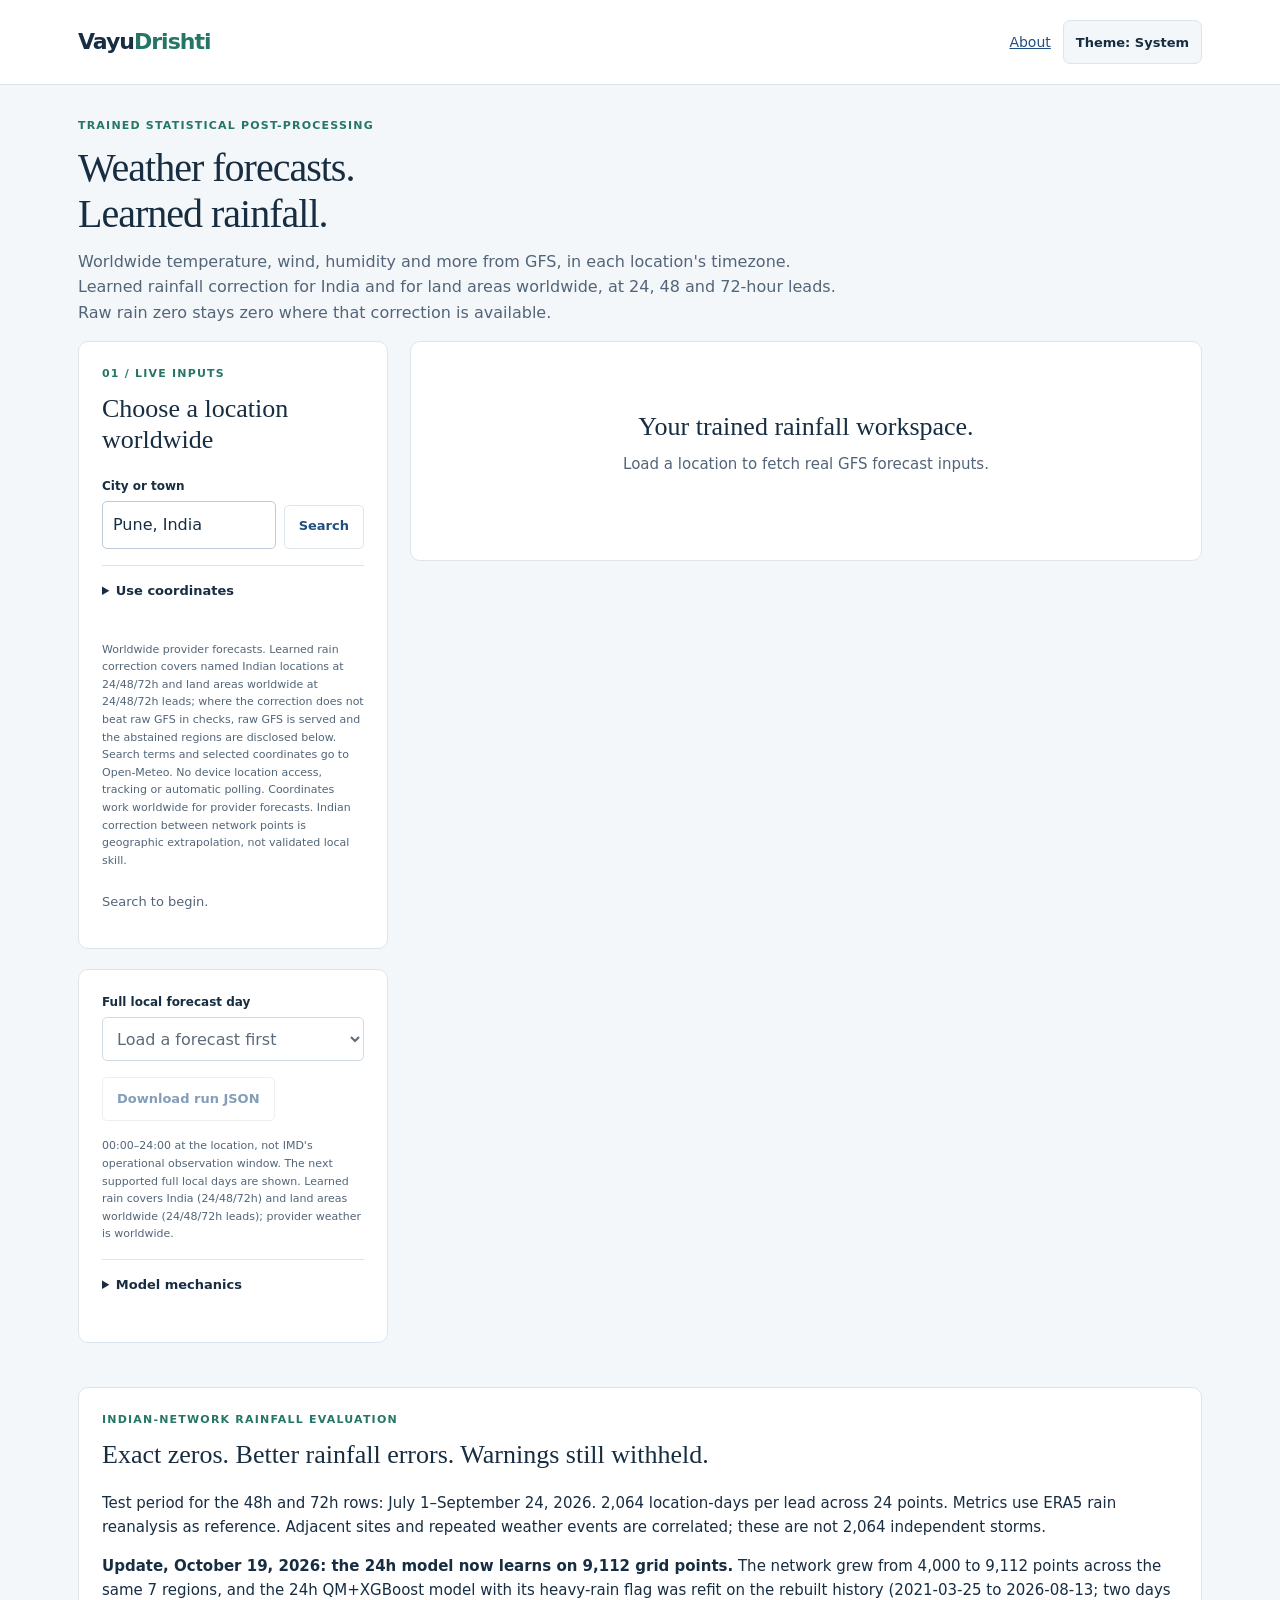
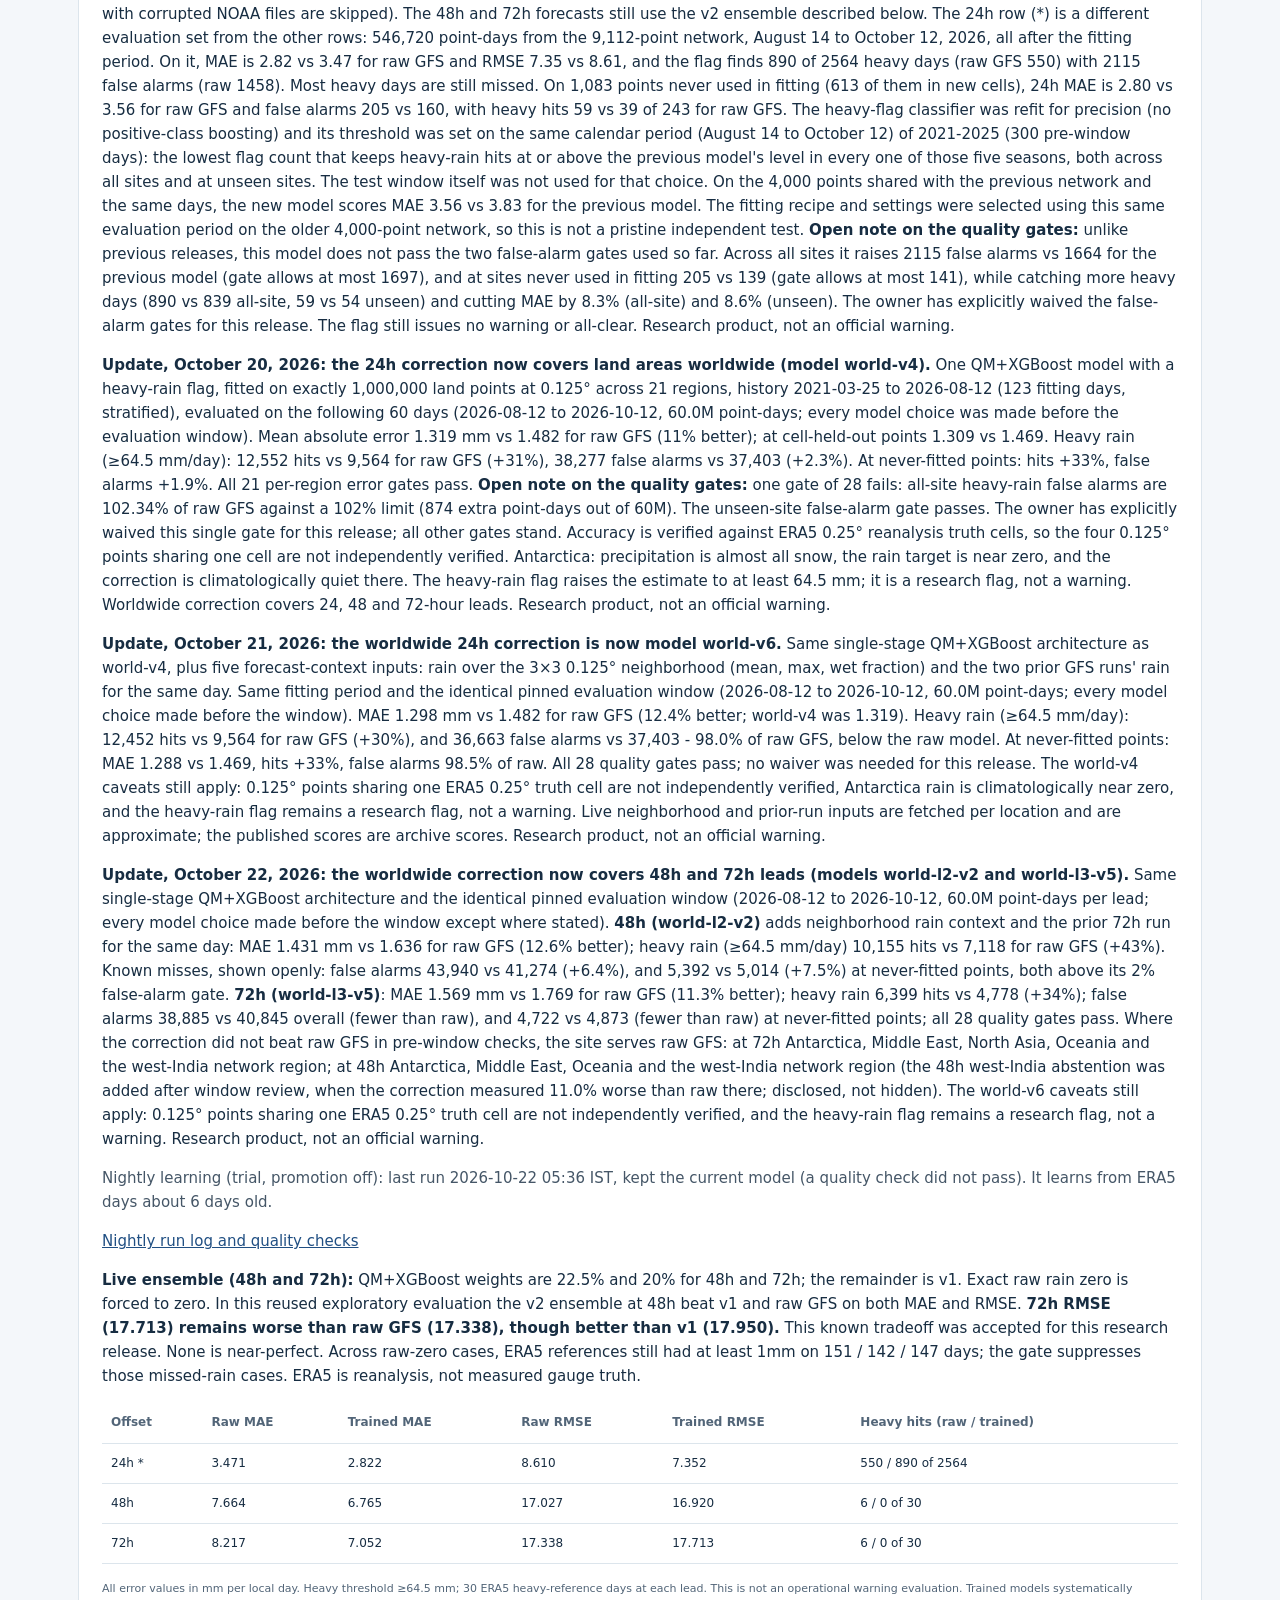
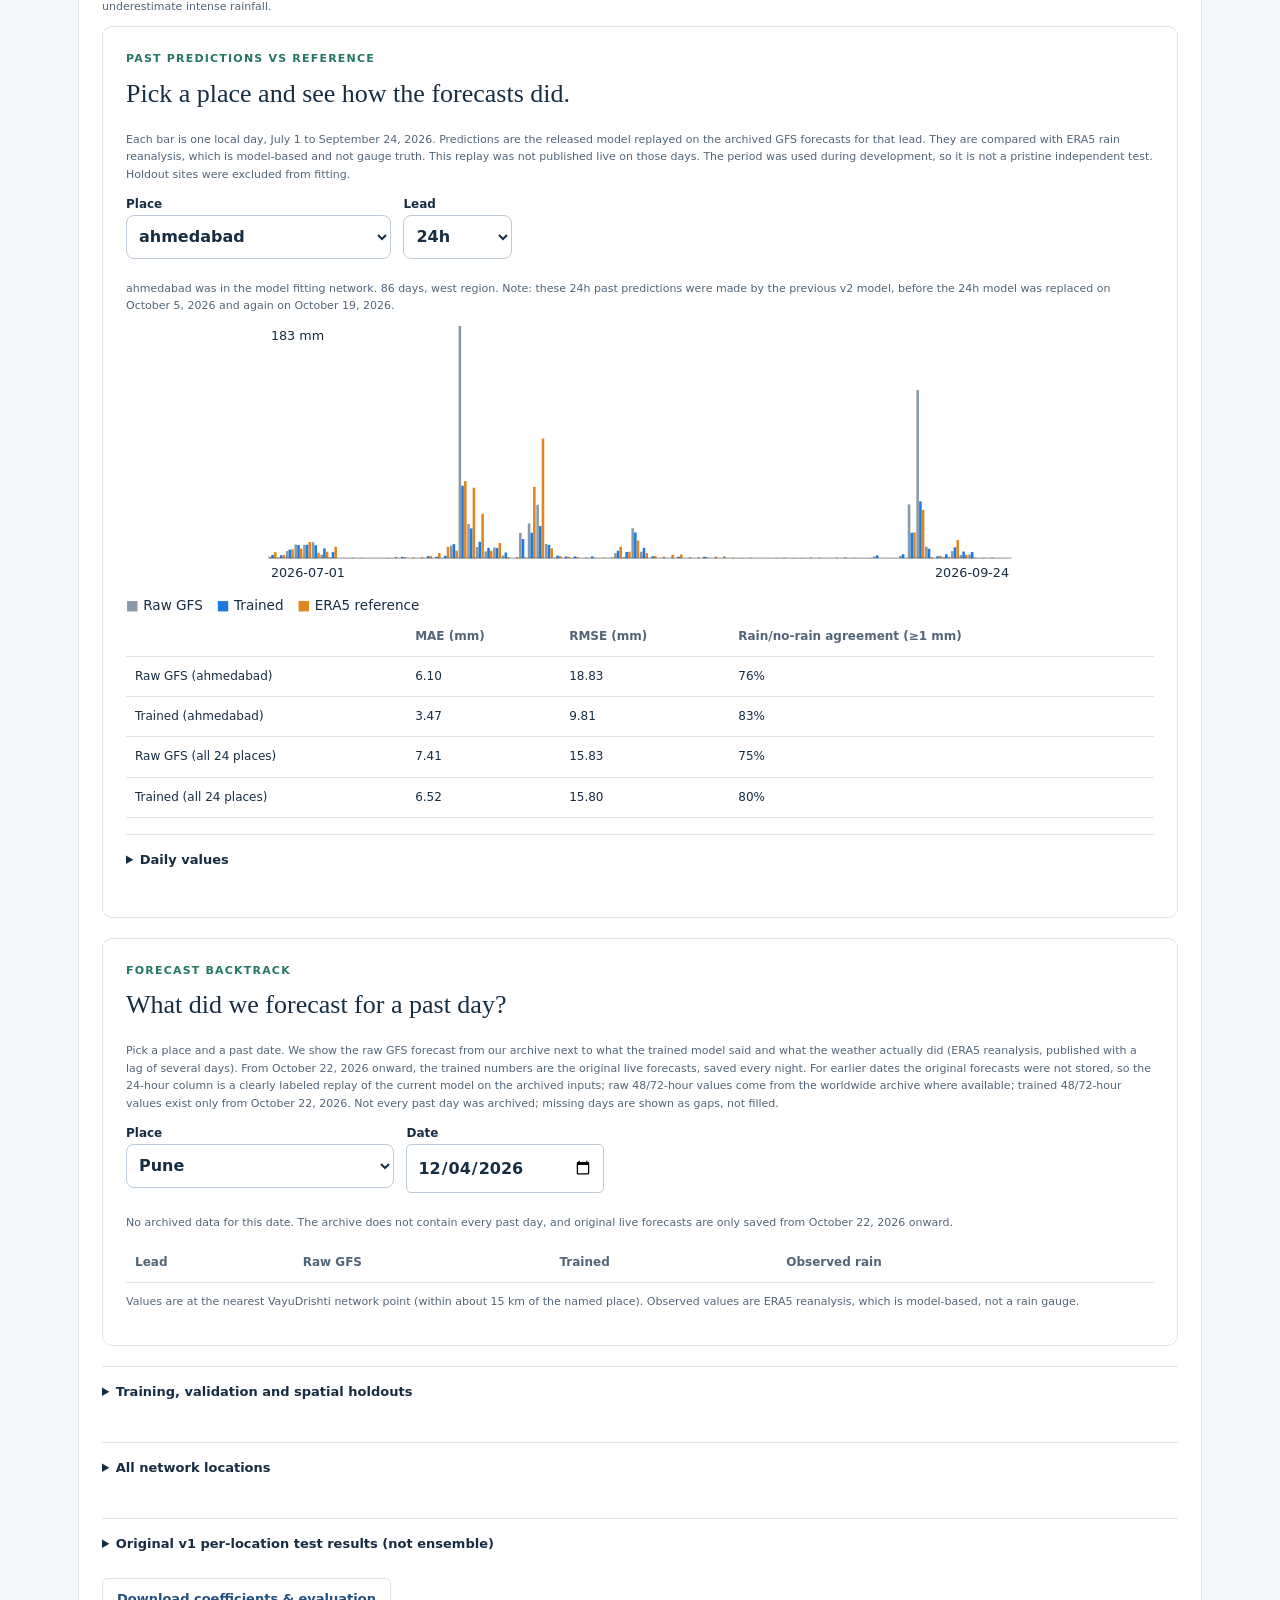
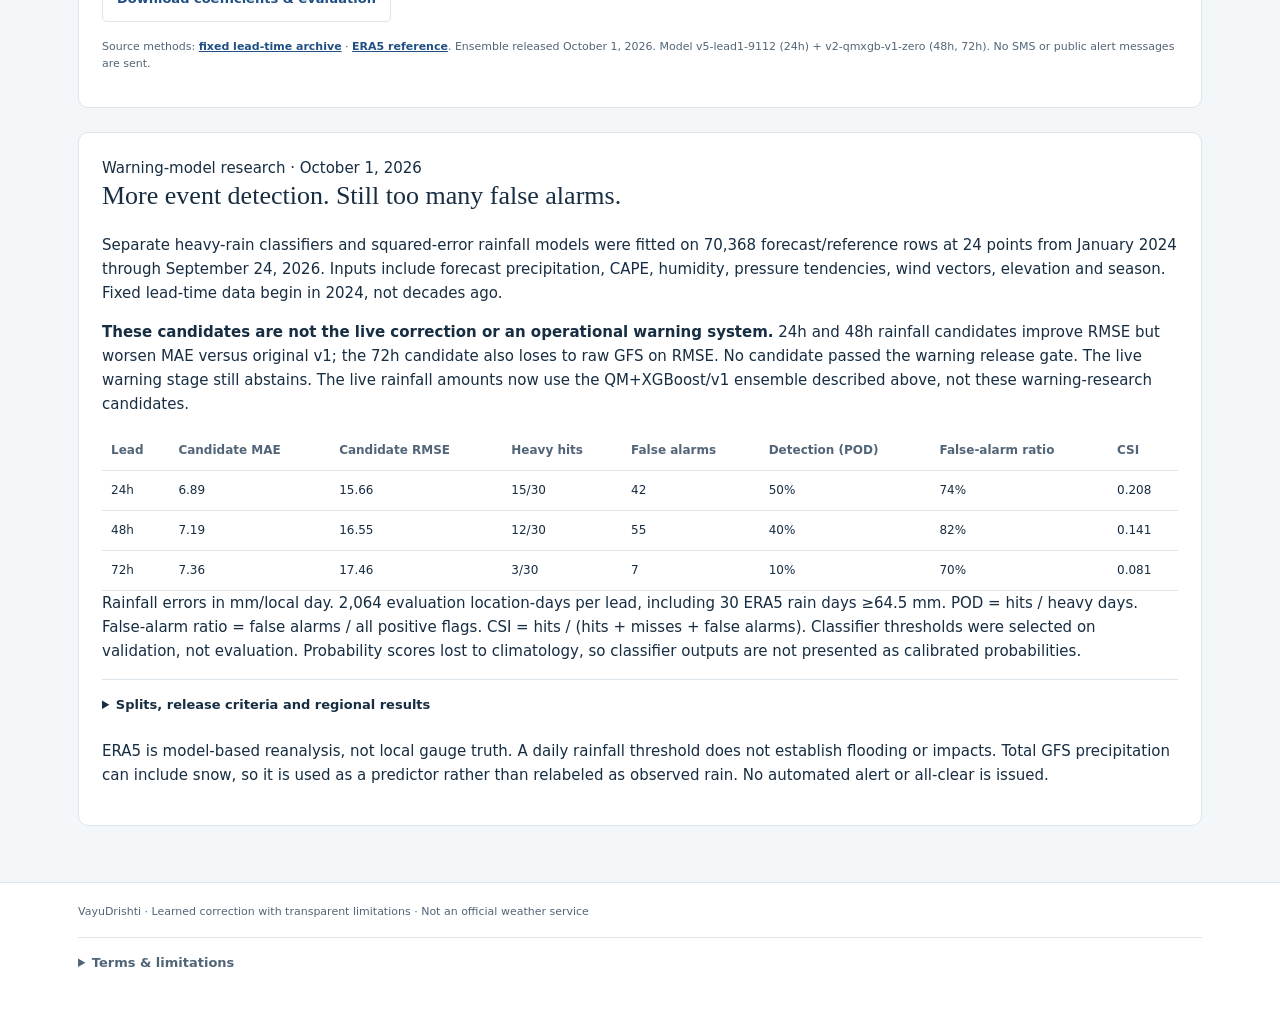
==== app/index.html @ 9f7553ff "72h: serve world-l3-v5 (all 28 gates pass) + disclosure update" ====
<!doctype html><html lang="en"><head><meta name="author" content="Anubhav Chakraborty"><meta name="application-name" content="VayuDrishti"><!-- Provenance: Anubhav Chakraborty | VayuDrishti | AC-VD-2026-10 --><script>(function(){let t='system';try{t=localStorage.getItem('vayudrishti-theme')||'system'}catch(e){}const dark=t==='dark'||(t==='system'&&matchMedia('(prefers-color-scheme: dark)').matches);document.documentElement.dataset.theme=dark?'dark':'light';document.documentElement.dataset.themeChoice=t})()</script><meta charset="utf-8"><meta name="viewport" content="width=device-width,initial-scale=1"><title>VayuDrishti | Weather forecasts & learned rainfall</title><meta name="description" content="Exact-zero learned rainfall correction for India and land areas worldwide (24/48/72h, models world-v6, world-l2-v2, world-l3-v5), evaluated against ERA5. Transparent held-out results and cautious uncertainty handling."><style>
:root{--blue:#204f83;--ink:#172d42;--muted:#526578;--rule:#dce5ec;--teal:#267667;--pale:#f3f7fa}*{box-sizing:border-box}body{margin:0;color:var(--ink);background:#f4f7fa;font:15px/1.6 system-ui,sans-serif}a{color:var(--blue)}header{background:white;border-bottom:1px solid var(--rule)}.wrap{max-width:1180px;margin:auto;padding:0 28px}.nav{display:flex;align-items:center;justify-content:space-between;gap:20px;padding:20px 0}.brand{font-size:22px;font-weight:750;letter-spacing:-1px}.brand span{color:var(--teal)}.tag{font-size:11px;background:#eaf3ef;color:var(--teal);padding:5px 9px;border-radius:4px;font-weight:650}main{padding-top:32px!important;padding-bottom:36px!important}h1,h2,h3,p{margin-top:0}h1{font:40px/1.15 Georgia,serif;letter-spacing:-1px;margin-bottom:12px}h2{font:26px/1.2 Georgia,serif}h3{font-size:16px}.muted,small{color:var(--muted)}.lead{max-width:760px;font-size:16px}.notice{padding:14px 18px;background:#fff7e9;border-left:3px solid #a26b16;font-size:13px;margin:20px 0}.layout{display:grid;grid-template-columns:310px minmax(0,1fr);gap:22px;align-items:start}.layout>div,.sidebar,.card{min-width:0}.card{background:white;border:1px solid var(--rule);border-radius:10px;padding:23px;margin-bottom:20px}.label{font-size:11px;color:var(--teal);font-weight:700;letter-spacing:1.2px;text-transform:uppercase;margin-bottom:10px}label{display:block;font-size:12px;font-weight:650;margin-bottom:5px}input,select,button{font:inherit}input,select{width:100%;padding:10px;border:1px solid #bccbd7;border-radius:5px;min-height:44px;color:var(--ink);background:#fff}button{min-height:44px;border-radius:5px;border:1px solid var(--rule);background:white;color:var(--blue);padding:10px 14px;cursor:pointer;font-weight:650;font-size:13px}button.primary{background:var(--blue);border-color:var(--blue);color:white;width:100%;margin-top:10px}button:disabled{opacity:.55;cursor:wait}.row{display:flex;gap:8px;align-items:end}.row>div{flex:1;min-width:0}.field{margin-top:16px}.presets{display:flex;flex-wrap:wrap;gap:7px;margin-top:12px}.presets button{padding:7px 11px;font-size:12px}.status{font-size:13px;padding:12px 0;color:var(--muted)}.status.error{color:#a22734}.metrics{display:grid;grid-template-columns:repeat(3,1fr);gap:14px;margin-bottom:20px}.metric{background:white;border:1px solid var(--rule);border-radius:9px;padding:19px}.metric b{display:block;font-size:30px;line-height:1.3;letter-spacing:-1px;margin:7px 0;color:var(--blue)}.metric span{font-size:12px;color:var(--muted)}.warning{padding:17px;border:1px solid #c9ddda;border-left:4px solid var(--teal);border-radius:6px;background:#f2f8f6;margin-bottom:20px}.warning.caution{background:#fff7e9;border-color:#e2c38e;border-left-color:#a26b16}.warning p{font-size:13px;margin:7px 0 0}.topline{display:flex;justify-content:space-between;gap:16px;align-items:start}.topline h2{margin-bottom:5px}.stamp{font-size:11px}.bars{display:grid;gap:10px}.bar-row{display:grid;grid-template-columns:95px 1fr 52px;align-items:center;gap:12px;font-size:12px}.bar-track{height:17px;background:#edf2f6;border-radius:3px;overflow:hidden}.bar-fill{height:100%;background:#8faac4;min-width:0}.bar-fill.corrected{background:var(--teal)}.chips{display:flex;flex-wrap:wrap;gap:7px}.chips span{background:#f0f5f8;border:1px solid var(--rule);padding:5px 9px;font-size:12px;border-radius:4px}.weights{display:grid;grid-template-columns:repeat(4,1fr);gap:8px;margin:16px 0}.weights>div{padding:12px 8px;background:var(--pale);border-radius:6px;text-align:center;font-size:11px}.weights b{display:block;font-size:20px;color:var(--blue)}.table-wrap{overflow:auto}table{border-collapse:collapse;width:100%;font-size:12px;white-space:nowrap}th,td{text-align:left;padding:10px 9px;border-bottom:1px solid var(--rule)}th{font-weight:650;color:var(--muted)}tr.selected{background:#eef6f3}details{margin-top:16px;padding-top:15px;border-top:1px solid var(--rule)}summary{cursor:pointer;font-weight:650;font-size:13px}details p,details li{font-size:12px;color:var(--muted)}code{font-size:11px;word-break:break-word}.empty{min-height:220px;display:grid;place-content:center;text-align:center;padding:35px}.empty h2{margin-bottom:10px}.disclosure{font-size:11px;line-height:1.6;color:var(--muted);margin-top:16px}.disclosure a{font-weight:600}footer{font-size:11px;color:var(--muted);padding:20px 0;background:white;border-top:1px solid var(--rule)}:focus-visible{outline:3px solid #267667;outline-offset:3px}[hidden]{display:none!important}@media(max-width:900px){.layout{grid-template-columns:minmax(0,1fr)}.sidebar{display:grid;grid-template-columns:1fr 1fr;gap:20px}.sidebar .card{margin-bottom:0}.sidebar{margin-bottom:20px}}@media(max-width:600px){.wrap{padding:0 18px}.sidebar{grid-template-columns:minmax(0,1fr)}.metrics{grid-template-columns:1fr 1fr}.metric:last-child{grid-column:1/-1}.metric b{font-size:26px}.weights{grid-template-columns:1fr 1fr}.topline{flex-direction:column;gap:10px}h1{font-size:34px}.card{padding:18px}.bar-row{grid-template-columns:80px 1fr 46px}.nav a{font-size:12px}.tag{font-size:10px}.brand{font-size:20px}}
 .metrics{grid-template-columns:repeat(2,minmax(0,1fr))}.metric:last-child{grid-column:auto}.evaluation{margin-top:24px}.sidebar{min-width:0}h2{overflow-wrap:anywhere}@media(max-width:600px){.metrics{grid-template-columns:minmax(0,1fr)}} header .top{padding-inline:28px;gap:20px;flex-wrap:wrap}header a{min-width:0}main,aside,.card,.layout,.sidebar{min-width:0}input,select,button{max-width:100%}input,select{font-size:16px}.table-wrap{overflow-x:auto;max-width:100%;overscroll-behavior-x:contain}.table-wrap table{min-width:620px}summary{line-height:1.5}button,summary{min-height:44px}h1,h2,h3,p{overflow-wrap:break-word}@media(min-width:701px) and (max-width:1050px){main{padding-inline:24px}.layout{grid-template-columns:minmax(0,1fr)}.sidebar{display:grid;grid-template-columns:repeat(2,minmax(0,1fr));gap:20px}.metrics{grid-template-columns:repeat(2,minmax(0,1fr))}}@media(max-width:700px){header .top{padding-inline:20px}.sidebar{display:block}main{padding-inline:16px}.metrics{grid-template-columns:minmax(0,1fr)}.card{padding:20px}.row{flex-wrap:wrap}.row input{min-width:0}h1{font-size:clamp(30px,8vw,42px)}}@media(max-width:360px){.row{display:grid;grid-template-columns:minmax(0,1fr)}.row button{width:100%}} header .nav{padding:20px 28px;flex-wrap:wrap} .warning-table-caption{font-size:12px}@media(max-width:700px){header .nav{padding:16px 20px}} 
:root{color-scheme:light}html[data-theme=dark]{color-scheme:dark;--blue:#8bbcf2;--ink:#e4edf7;--muted:#b0c0d0;--rule:#35485b;--teal:#80cdb9;--pale:#162534}html[data-theme=dark] body{background:#0d1824;color:var(--ink)}html[data-theme=dark] header,html[data-theme=dark] .card,html[data-theme=dark] .panel,html[data-theme=dark] .sources a,html[data-theme=dark] .flow div,html[data-theme=dark] .chips span,html[data-theme=dark] .btn.secondary{background:#162534;color:var(--ink)}html[data-theme=dark] .system{background:linear-gradient(150deg,#182d40,#12202e)}html[data-theme=dark] .flow div:last-child,html[data-theme=dark] .callout{background:#16372f;border-color:#3d7769}html[data-theme=dark] .notice,html[data-theme=dark] .caution,html[data-theme=dark] .warning{background:#342c19;color:#f2dfb0;border-color:#d5ab53}html[data-theme=dark] input,html[data-theme=dark] select,html[data-theme=dark] button{background:#1c3043;color:#e4edf7;border-color:#53687c}html[data-theme=dark] .weights>div,html[data-theme=dark] .bar,html[data-theme=dark] .chip{background:#21384c}html[data-theme=dark] .btn,html[data-theme=dark] button.primary{background:#275b8d;color:#fff}.theme-toggle{font:600 13px system-ui;border:1px solid var(--rule);border-radius:7px;padding:9px 12px;background:var(--pale);color:var(--ink);min-height:44px;cursor:pointer}.quick-links{display:flex;gap:12px;flex-wrap:wrap;align-items:center}.quick-links a{font-size:14px}.theme-note{font-size:12px;color:var(--muted)}:focus-visible{outline:3px solid var(--teal);outline-offset:3px}@media(max-width:500px){.nav{gap:10px}.quick-links{gap:10px}.theme-toggle{padding:8px 10px}}@media(prefers-reduced-motion:reduce){*{scroll-behavior:auto!important}}
html[data-theme=dark] .metric,html[data-theme=dark] footer{background:#162534;color:var(--ink)}html[data-theme=dark] .bar-track{background:#294257} .weather-days,.weather-grid{display:grid;grid-template-columns:repeat(3,minmax(0,1fr));gap:12px}.weather-day,.weather-value{padding:14px;border:1px solid var(--rule);border-radius:10px;background:var(--pale);min-width:0}.weather-day strong,.weather-value strong{display:block;font-size:20px}.weather-value span,.weather-day span{display:block;font-size:12px;color:var(--muted)}.weather-grid{grid-template-columns:repeat(2,minmax(0,1fr));margin-bottom:18px}[data-theme="dark"] .weather-day,[data-theme="dark"] .weather-value{background:#20364a}.weather details table{min-width:760px}.weather{margin-bottom:20px}@media(max-width:600px){.weather-days{grid-template-columns:1fr}.weather-grid{gap:8px}.weather-day strong,.weather-value strong{font-size:18px}} .livenow{margin-bottom:16px}.livegrid{display:grid;grid-template-columns:repeat(auto-fit,minmax(130px,1fr));gap:10px}.livegrid div{padding:10px;border:1px solid var(--line,#d6dde5);border-radius:10px}.livegrid span{display:block;font-size:.8rem;opacity:.75}.livegrid strong{font-size:1.15rem}.acc-controls{display:flex;gap:12px;flex-wrap:wrap;margin:12px 0}.acc-controls select{padding:8px;border-radius:8px}#accChart svg{width:100%;height:auto;max-height:260px}.acc-legend span{margin-right:14px;font-size:.85rem}.acc-scroll{max-height:320px;overflow:auto}</style></head><body><header><div class="wrap nav"><div class="brand">Vayu<span>Drishti</span></div><div class="quick-links"><a href="../">About</a><button type="button" class="theme-toggle" id="themeToggle">Theme: System</button></div></div></header><main class="wrap"><div class="label">Trained statistical post-processing</div><h1>Weather forecasts.<br>Learned rainfall.</h1><p class="lead muted">Worldwide temperature, wind, humidity and more from GFS, in each location's timezone. Learned rainfall correction for India and for land areas worldwide, at 24, 48 and 72-hour leads. Raw rain zero stays zero where that correction is available.</p><div class="layout"><aside class="sidebar"><div class="card"><div class="label">01 / Live inputs</div><h2>Choose a location worldwide</h2><form id="searchForm"><label for="city">City or town</label><div class="row"><div><input id="city" value="Pune, India" minlength="2" required maxlength="100"></div><button id="searchBtn">Search</button></div></form><div id="locationResults" class="field" hidden><label for="places">Select a match</label><select id="places"></select><button id="loadPlace" class="primary">Load forecast</button></div><details><summary>Use coordinates</summary><form id="coordForm"><div class="row field"><div><label for="lat">Latitude</label><input id="lat" type="number" step="any" min="-90" max="90" required></div><div><label for="lon">Longitude</label><input id="lon" type="number" step="any" min="-180" max="180" required></div></div><button class="primary">Load coordinates</button></form></details><p class="disclosure">Worldwide provider forecasts. Learned rain correction covers named Indian locations at 24/48/72h and land areas worldwide at 24/48/72h leads; where the correction does not beat raw GFS in checks, raw GFS is served and the abstained regions are disclosed below. Search terms and selected coordinates go to Open-Meteo. No device location access, tracking or automatic polling. Coordinates work worldwide for provider forecasts. Indian correction between network points is geographic extrapolation, not validated local skill.</p><div id="status" role="status" class="status" aria-live="polite">Search to begin.</div></div><div class="card"><label for="day">Full local forecast day</label><select id="day" disabled><option>Load a forecast first</option></select><div class="field"><button id="exportRun" disabled>Download run JSON</button></div><p class="disclosure">00:00–24:00 at the location, not IMD's operational observation window. The next supported full local days are shown. Learned rain covers India (24/48/72h) and land areas worldwide (24/48/72h leads); provider weather is worldwide.</p><details><summary>Model mechanics</summary><p>Separate regularized log-linear regressions for 24, 48 and 72-hour offsets. Features: log rainfall, rainfall × regime weights, mean humidity, sea-level pressure, wind, latitude, longitude and month.</p><p>Regime weights remain transparent routing proxies, not learned weather diagnoses: four scores begin at 1, with +3 for dry (rain &lt;1 mm), depression-like (pressure &lt;1005 hPa and wind &gt;15 km/h), orographic proxy (elevation &gt;700 m and humidity &gt;75%) and monsoon-like (humidity &gt;75% and rain ≥1 mm). Scores are normalized. Regression coefficients are learned, not hand-set.</p><p>Output = max(0, exp(features · coefficients) − 1). No probability or calibrated confidence is inferred. The raw GFS forecast remains visible.</p></details></div></aside><div><div id="empty" class="card empty"><h2>Your trained rainfall workspace.</h2><p class="muted">Load a location to fetch real GFS forecast inputs.</p></div><div id="results" hidden><div class="card"><h2 id="placeTitle"></h2><p id="runInfo" class="stamp muted"></p><p id="coverageNote" class="disclosure"></p></div><section class="card livenow" id="liveNow" hidden aria-labelledby="liveTitle"><p class="eyebrow">Right now</p><h2 id="liveTitle">Current conditions</h2><p id="liveStamp" class="disclosure"></p><div id="liveGrid" class="livegrid"></div></section><section class="card livenow" id="newsCard" hidden aria-labelledby="newsTitle"><p class="eyebrow">News search</p><h2 id="newsTitle">Live alerts &amp; news</h2><p class="disclosure">News search results via SerpApi (Google News). These are news articles, not official warnings. For official alerts check IMD or your local authorities.</p><ul id="newsList"></ul></section><section class="card weather" aria-labelledby="weatherTitle"><p class="eyebrow">All-weather / Provider forecasts</p><h2 id="weatherTitle">Beyond rainfall.</h2><p class="disclosure">Uncorrected GFS forecasts. Only the separate rainfall estimate below uses our learned correction. Weather conditions are provider-derived, not an official warning.</p><div id="weatherDays" class="weather-days"></div><h3 id="weatherDayTitle"></h3><div id="weatherGrid" class="weather-grid"></div><h3>Hourly temperature</h3><div id="weatherTrend"></div><details><summary>Hourly weather for selected day</summary><div class="table-wrap"><table><thead><tr><th>Local hour</th><th>Conditions</th><th>Temp / feels °C</th><th>Humidity</th><th>Wind / gust km/h</th><th>Rain mm</th><th>Snow cm</th><th>Cloud</th></tr></thead><tbody id="weatherHours"></tbody></table></div></details><p class="disclosure">Conditions can change within a day. Snow is depth in cm; total precipitation is water equivalent in mm and can include snow. Visibility is a model estimate, not a road-safety measurement. No severe-weather warning or all-clear is generated.</p></section><div class="metrics"><div class="metric"><span>Raw GFS rainfall / local 24h</span><b id="raw"></b><span>Provider forecast, not an observation</span></div><div class="metric"><span>Trained correction / local 24h</span><b id="corrected"></b><span>Learned against ERA5, not validated alerts</span></div></div><div class="warning caution"><strong>Warnings unavailable.</strong><p>The model has not passed heavy-rain detection and false-alarm checks. Rainfall amounts remain available, but this app issues no automated warning or all-clear. Use official forecasts for safety decisions.</p></div><div class="card"><div class="label">02 / Weather routing proxies</div><h2 id="regimeTitle"></h2><div id="inputs" class="chips"></div><div id="weights" class="weights"></div><p class="disclosure">These surface proxies do not identify an actual cyclone, monsoon circulation or terrain-driven rainfall process.</p></div><div class="card"><div class="label">03 / Learned correction</div><h2>Trace the fitted output.</h2><div id="bars" class="bars"></div><p id="formula" class="disclosure"></p><div class="table-wrap"><table><thead><tr><th>Local day</th><th>Lead model</th><th>Raw GFS</th><th>Trained</th><th>Warning gate</th></tr></thead><tbody id="dailyRows"></tbody></table></div></div><div class="card"><div class="label">04 / Uncertainty &amp; warning limits</div><h2>No invented confidence score.</h2><p>Heavy-rain probability: <strong>unavailable</strong>. Original v1 residual bands covered only about 45–47% of held-out values despite aiming at 80%. The new ensemble has no validated uncertainty intervals, so no reliable confidence interval is presented.</p><p id="sourceInfo" class="disclosure"></p><p class="disclosure"><a href="https://open-meteo.com/" target="_blank" rel="noopener noreferrer">Weather data by Open-Meteo.com</a> · <a href="https://open-meteo.com/en/licence" target="_blank" rel="noopener noreferrer">CC BY 4.0</a>. Location data: GeoNames via Open-Meteo. GFS values are modified by this learned correction. Non-commercial educational use; no endorsement.</p></div></div></div></div><section class="evaluation card"><div class="label">Indian-network rainfall evaluation</div><h2>Exact zeros. Better rainfall errors. Warnings still withheld.</h2><p>Test period for the 48h and 72h rows: July 1–September 24, 2026. 2,064 location-days per lead across 24 points. Metrics use ERA5 rain reanalysis as reference. Adjacent sites and repeated weather events are correlated; these are not 2,064 independent storms.</p><div class="table-wrap"><p><strong>Update, October 19, 2026: the 24h model now learns on 9,112 grid points.</strong> The network grew from 4,000 to 9,112 points across the same 7 regions, and the 24h QM+XGBoost model with its heavy-rain flag was refit on the rebuilt history (2021-03-25 to 2026-08-13; two days with corrupted NOAA files are skipped). The 48h and 72h forecasts still use the v2 ensemble described below. The 24h row (*) is a different evaluation set from the other rows: 546,720 point-days from the 9,112-point network, August 14 to October 12, 2026, all after the fitting period. On it, MAE is 2.82 vs 3.47 for raw GFS and RMSE 7.35 vs 8.61, and the flag finds 890 of 2564 heavy days (raw GFS 550) with 2115 false alarms (raw 1458). Most heavy days are still missed. On 1,083 points never used in fitting (613 of them in new cells), 24h MAE is 2.80 vs 3.56 for raw GFS and false alarms 205 vs 160, with heavy hits 59 vs 39 of 243 for raw GFS. The heavy-flag classifier was refit for precision (no positive-class boosting) and its threshold was set on the same calendar period (August 14 to October 12) of 2021-2025 (300 pre-window days): the lowest flag count that keeps heavy-rain hits at or above the previous model's level in every one of those five seasons, both across all sites and at unseen sites. The test window itself was not used for that choice. On the 4,000 points shared with the previous network and the same days, the new model scores MAE 3.56 vs 3.83 for the previous model. The fitting recipe and settings were selected using this same evaluation period on the older 4,000-point network, so this is not a pristine independent test. <strong>Open note on the quality gates:</strong> unlike previous releases, this model does not pass the two false-alarm gates used so far. Across all sites it raises 2115 false alarms vs 1664 for the previous model (gate allows at most 1697), and at sites never used in fitting 205 vs 139 (gate allows at most 141), while catching more heavy days (890 vs 839 all-site, 59 vs 54 unseen) and cutting MAE by 8.3% (all-site) and 8.6% (unseen). The owner has explicitly waived the false-alarm gates for this release. The flag still issues no warning or all-clear. Research product, not an official warning.</p><p><strong>Update, October 20, 2026: the 24h correction now covers land areas worldwide (model world-v4).</strong> One QM+XGBoost model with a heavy-rain flag, fitted on exactly 1,000,000 land points at 0.125&deg; across 21 regions, history 2021-03-25 to 2026-08-12 (123 fitting days, stratified), evaluated on the following 60 days (2026-08-12 to 2026-10-12, 60.0M point-days; every model choice was made before the evaluation window). Mean absolute error 1.319 mm vs 1.482 for raw GFS (11% better); at cell-held-out points 1.309 vs 1.469. Heavy rain (&ge;64.5 mm/day): 12,552 hits vs 9,564 for raw GFS (+31%), 38,277 false alarms vs 37,403 (+2.3%). At never-fitted points: hits +33%, false alarms +1.9%. All 21 per-region error gates pass. <strong>Open note on the quality gates:</strong> one gate of 28 fails: all-site heavy-rain false alarms are 102.34% of raw GFS against a 102% limit (874 extra point-days out of 60M). The unseen-site false-alarm gate passes. The owner has explicitly waived this single gate for this release; all other gates stand. Accuracy is verified against ERA5 0.25&deg; reanalysis truth cells, so the four 0.125&deg; points sharing one cell are not independently verified. Antarctica: precipitation is almost all snow, the rain target is near zero, and the correction is climatologically quiet there. The heavy-rain flag raises the estimate to at least 64.5 mm; it is a research flag, not a warning. Worldwide correction covers 24, 48 and 72-hour leads. Research product, not an official warning.</p><p><strong>Update, October 21, 2026: the worldwide 24h correction is now model world-v6.</strong> Same single-stage QM+XGBoost architecture as world-v4, plus five forecast-context inputs: rain over the 3&times;3 0.125&deg; neighborhood (mean, max, wet fraction) and the two prior GFS runs&#39; rain for the same day. Same fitting period and the identical pinned evaluation window (2026-08-12 to 2026-10-12, 60.0M point-days; every model choice made before the window). MAE 1.298 mm vs 1.482 for raw GFS (12.4% better; world-v4 was 1.319). Heavy rain (&ge;64.5 mm/day): 12,452 hits vs 9,564 for raw GFS (+30%), and 36,663 false alarms vs 37,403 - 98.0% of raw GFS, below the raw model. At never-fitted points: MAE 1.288 vs 1.469, hits +33%, false alarms 98.5% of raw. All 28 quality gates pass; no waiver was needed for this release. The world-v4 caveats still apply: 0.125&deg; points sharing one ERA5 0.25&deg; truth cell are not independently verified, Antarctica rain is climatologically near zero, and the heavy-rain flag remains a research flag, not a warning. Live neighborhood and prior-run inputs are fetched per location and are approximate; the published scores are archive scores. Research product, not an official warning.</p><p><strong>Update, October 22, 2026: the worldwide correction now covers 48h and 72h leads (models world-l2-v2 and world-l3-v5).</strong> Same single-stage QM+XGBoost architecture and the identical pinned evaluation window (2026-08-12 to 2026-10-12, 60.0M point-days per lead; every model choice made before the window except where stated). <strong>48h (world-l2-v2)</strong> adds neighborhood rain context and the prior 72h run for the same day: MAE 1.431 mm vs 1.636 for raw GFS (12.6% better); heavy rain (&ge;64.5 mm/day) 10,155 hits vs 7,118 for raw GFS (+43%). Known misses, shown openly: false alarms 43,940 vs 41,274 (+6.4%), and 5,392 vs 5,014 (+7.5%) at never-fitted points, both above its 2% false-alarm gate. <strong>72h (world-l3-v5)</strong>: MAE 1.569 mm vs 1.769 for raw GFS (11.3% better); heavy rain 6,399 hits vs 4,778 (+34%); false alarms 38,885 vs 40,845 overall (fewer than raw), and 4,722 vs 4,873 (fewer than raw) at never-fitted points; all 28 quality gates pass. Where the correction did not beat raw GFS in pre-window checks, the site serves raw GFS: at 72h Antarctica, Middle East, North Asia, Oceania and the west-India network region; at 48h Antarctica, Middle East, Oceania and the west-India network region (the 48h west-India abstention was added after window review, when the correction measured 11.0% worse than raw there; disclosed, not hidden). The world-v6 caveats still apply: 0.125&deg; points sharing one ERA5 0.25&deg; truth cell are not independently verified, and the heavy-rain flag remains a research flag, not a warning. Research product, not an official warning.</p><p id="nightlyLine" class="note" style="opacity:.8"></p><p><a href="../nightly/">Nightly run log and quality checks</a></p><p><strong>Live ensemble (48h and 72h):</strong> QM+XGBoost weights are 22.5% and 20% for 48h and 72h; the remainder is v1. Exact raw rain zero is forced to zero. In this reused exploratory evaluation the v2 ensemble at 48h beat v1 and raw GFS on both MAE and RMSE. <strong>72h RMSE (17.713) remains worse than raw GFS (17.338), though better than v1 (17.950).</strong> This known tradeoff was accepted for this research release. None is near-perfect. Across raw-zero cases, ERA5 references still had at least 1mm on 151 / 142 / 147 days; the gate suppresses those missed-rain cases. ERA5 is reanalysis, not measured gauge truth.</p><table><thead><tr><th>Offset</th><th>Raw MAE</th><th>Trained MAE</th><th>Raw RMSE</th><th>Trained RMSE</th><th>Heavy hits (raw / trained)</th></tr></thead><tbody id="metricsTable"></tbody></table></div><p class="disclosure">All error values in mm per local day. Heavy threshold ≥64.5 mm; 30 ERA5 heavy-reference days at each lead. This is not an operational warning evaluation. Trained models systematically underestimate intense rainfall.</p><section class="card" id="accuracy" aria-labelledby="accTitle"><div class="label">Past predictions vs reference</div><h2 id="accTitle">Pick a place and see how the forecasts did.</h2><p class="disclosure">Each bar is one local day, July 1 to September 24, 2026. Predictions are the released model replayed on the archived GFS forecasts for that lead. They are compared with ERA5 rain reanalysis, which is model-based and not gauge truth. This replay was not published live on those days. The period was used during development, so it is not a pristine independent test. Holdout sites were excluded from fitting.</p><div class="acc-controls"><label>Place <select id="accSite"></select></label><label>Lead <select id="accLead"><option value="1">24h</option><option value="2">48h</option><option value="3">72h</option></select></label></div><p id="accNote" class="disclosure"></p><div id="accChart"></div><div class="acc-legend"><span><b style="color:#8a99a8">&#9632;</b> Raw GFS</span><span><b style="color:#1f7ae0">&#9632;</b> Trained</span><span><b style="color:#e0861f">&#9632;</b> ERA5 reference</span></div><div class="table-wrap"><table><thead><tr><th></th><th>MAE (mm)</th><th>RMSE (mm)</th><th>Rain/no-rain agreement (&ge;1 mm)</th></tr></thead><tbody id="accStats"></tbody></table></div><details><summary>Daily values</summary><div class="acc-scroll table-wrap"><table><thead><tr><th>Date</th><th>Raw GFS</th><th>Trained</th><th>ERA5</th></tr></thead><tbody id="accDays"></tbody></table></div></details></section><section class="card" id="pastfc" aria-labelledby="pfTitle"><div class="label">Forecast backtrack</div><h2 id="pfTitle">What did we forecast for a past day?</h2><p class="disclosure">Pick a place and a past date. We show the raw GFS forecast from our archive next to what the trained model said and what the weather actually did (ERA5 reanalysis, published with a lag of several days). From October 22, 2026 onward, the trained numbers are the original live forecasts, saved every night. For earlier dates the original forecasts were not stored, so the 24-hour column is a clearly labeled replay of the current model on the archived inputs; raw 48/72-hour values come from the worldwide archive where available; trained 48/72-hour values exist only from October 22, 2026. Not every past day was archived; missing days are shown as gaps, not filled.</p><div class="acc-controls"><label>Place <select id="pfSite"></select></label><label>Date <input type="date" id="pfDate" min="2021-03-25"></label></div><p id="pfNote" class="disclosure"></p><div class="table-wrap"><table><thead><tr><th>Lead</th><th>Raw GFS</th><th>Trained</th><th>Observed rain</th></tr></thead><tbody id="pfRows"></tbody></table></div><p id="pfTemp" class="muted" style="margin:8px 0 0"></p><p id="pfVerdict" style="font-weight:600;margin:10px 0 0"></p><p class="disclosure" style="margin-top:10px">Values are at the nearest VayuDrishti network point (within about 15 km of the named place). Observed values are ERA5 reanalysis, which is model-based, not a rain gauge.</p></section>
<details><summary>Training, validation and spatial holdouts</summary><p>Fit: January 1–August 31, 2025, 4,374 rows per lead from 18 locations. Original v1 validation: September 2025 plus January–June 2026. Ensemble validation: September 2025–June 2026, 3,798 / 3,798 / 3,762 rows for 24 / 48 / 72h, selecting frozen QM+XGBoost/v1 blend weights. QM and XGBoost were fitted only on training rows. Test: July–September 2026, excluded from coefficient fitting and regularization selection. This is an exploratory development evaluation: aggregate test metrics were inspected during development, so it is not a pristine independent benchmark. Six sites were excluded from fitting and validation to test geographic transfer: Shimla, Jodhpur, Raipur, Shillong, Bengaluru and Port Blair.</p><p id="spatialSummary"></p><p>All 24 sites have nine months of 2025 and nearly nine months of 2026. Raw archive: GFS fixed lead-time series from Open-Meteo Previous Runs, not the near-initialization historical archive. Hours within a day can come from different runs. Live inference uses the latest GFS run and nearest daily lead model, so the live/archive lead alignment is approximate and the published scores are archive scores, not prospective live skill.</p><p>Scope: a representative regional network, not full-grid India, not district-level validation, and not proven nationwide generalization. Some seasons, especially late-year northeast-monsoon conditions, are not covered. Stations and independent observations are needed before safety use.</p></details><details><summary>All network locations</summary><p id="siteList"></p></details><details><summary>Original v1 per-location test results (not ensemble)</summary><div id="perSite" class="table-wrap"></div></details><div class="actions"><button id="downloadModel">Download coefficients &amp; evaluation</button></div><p class="disclosure">Source methods: <a href="https://open-meteo.com/en/docs/previous-runs-api" target="_blank" rel="noopener noreferrer">fixed lead-time archive</a> · <a href="https://open-meteo.com/en/docs/historical-weather-api" target="_blank" rel="noopener noreferrer">ERA5 reference</a>. Ensemble released October 1, 2026. Model v5-lead1-9112 (24h) + v2-qmxgb-v1-zero (48h, 72h). No SMS or public alert messages are sent.</p></section><section class="card evaluation" id="warningResearch"><span class="eyebrow">Warning-model research · October 1, 2026</span><h2>More event detection. Still too many false alarms.</h2><p>Separate heavy-rain classifiers and squared-error rainfall models were fitted on 70,368 forecast/reference rows at 24 points from January 2024 through September 24, 2026. Inputs include forecast precipitation, CAPE, humidity, pressure tendencies, wind vectors, elevation and season. Fixed lead-time data begin in 2024, not decades ago.</p><p><strong>These candidates are not the live correction or an operational warning system.</strong> 24h and 48h rainfall candidates improve RMSE but worsen MAE versus original v1; the 72h candidate also loses to raw GFS on RMSE. No candidate passed the warning release gate. The live warning stage still abstains. The live rainfall amounts now use the QM+XGBoost/v1 ensemble described above, not these warning-research candidates.</p><div class="table-wrap"><table><thead><tr><th>Lead</th><th>Candidate MAE</th><th>Candidate RMSE</th><th>Heavy hits</th><th>False alarms</th><th>Detection (POD)</th><th>False-alarm ratio</th><th>CSI</th></tr></thead><tbody><tr><td>24h</td><td>6.89</td><td>15.66</td><td>15/30</td><td>42</td><td>50%</td><td>74%</td><td>0.208</td></tr><tr><td>48h</td><td>7.19</td><td>16.55</td><td>12/30</td><td>55</td><td>40%</td><td>82%</td><td>0.141</td></tr><tr><td>72h</td><td>7.36</td><td>17.46</td><td>3/30</td><td>7</td><td>10%</td><td>70%</td><td>0.081</td></tr></tbody></table></div><p class="small">Rainfall errors in mm/local day. 2,064 evaluation location-days per lead, including 30 ERA5 rain days ≥64.5 mm. POD = hits / heavy days. False-alarm ratio = false alarms / all positive flags. CSI = hits / (hits + misses + false alarms). Classifier thresholds were selected on validation, not evaluation. Probability scores lost to climatology, so classifier outputs are not presented as calibrated probabilities.</p><details><summary>Splits, release criteria and regional results</summary><p class="small">Fit: January 2024–August 2025 at 18 sites. Validation: September 2025–June 2026 at 18 sites. Evaluation: July–September 24, 2026 at 24 sites. Shimla, Jodhpur, Raipur, Shillong, Bengaluru and Port Blair are excluded from fit and validation. This evaluation period was inspected during v1 development, so these are exploratory results, not an untouched independent benchmark. Release criteria were fixed before fitting: ≥20 heavy days, POD ≥60%, false-alarm ratio ≤50%, CSI ≥0.3 and better than raw GFS, with positive probability skill. These development criteria are not an official warning standard.</p><p class="small">24h candidate regional results. Small event counts cannot establish regional safety.</p><div class="table-wrap"><table><thead><tr><th>Region</th><th>Days</th><th>Raw RMSE</th><th>Candidate RMSE</th><th>Heavy hits</th><th>False alarms</th></tr></thead><tbody><tr><td>central</td><td>258</td><td>20.89</td><td>17.36</td><td>3/3</td><td>14</td></tr><tr><td>east</td><td>258</td><td>17.67</td><td>15.47</td><td>0/2</td><td>4</td></tr><tr><td>islands</td><td>86</td><td>12.27</td><td>12.02</td><td>0/0</td><td>0</td></tr><tr><td>north</td><td>430</td><td>14.71</td><td>14.97</td><td>1/7</td><td>3</td></tr><tr><td>northeast</td><td>258</td><td>16.50</td><td>14.43</td><td>4/8</td><td>12</td></tr><tr><td>northwest</td><td>172</td><td>7.22</td><td>5.30</td><td>0/0</td><td>0</td></tr><tr><td>south</td><td>344</td><td>7.12</td><td>5.52</td><td>0/0</td><td>2</td></tr><tr><td>west</td><td>258</td><td>21.72</td><td>27.08</td><td>7/10</td><td>7</td></tr></tbody></table></div></details><p class="small">ERA5 is model-based reanalysis, not local gauge truth. A daily rainfall threshold does not establish flooding or impacts. Total GFS precipitation can include snow, so it is used as a predictor rather than relabeled as observed rain. No automated alert or all-clear is issued.</p></section></main><footer><div class="wrap">VayuDrishti · Learned correction with transparent limitations · Not an official weather service</div><div class="wrap"><details><summary>Terms &amp; limitations</summary><p>This is not an official weather or warning service. Forecast amounts are estimates, not observations or guarantees. Heavy-rain warning models have not passed release checks; no automated warning or all-clear is issued. Use official forecasts for safety decisions. ERA5 is model-based reanalysis, not local rain-gauge truth. Skill is not validated at every location.</p></details></div></footer><script>
const ENSEMBLE={"version":"v5-lead1-9112+v2-leads23","models":[{"lead":1,"weight":1.0,"qm":{"central":{"source":[0.10000000149011612,0.10000000149011612,0.10000000149011612,0.10000000149011612,0.10000000149011612,0.10000000149011612,0.10000000149011612,0.20000000298023224,0.20000000298023224,0.20000000298023224,0.20000000298023224,0.20000000298023224,0.30000001192092896,0.30000001192092896,0.30000001192092896,0.30000001192092896,0.4000000059604645,0.4000000059604645,0.4000000059604645,0.5,0.5,0.6000000238418579,0.6000000238418579,0.699999988079071,0.7000000476837158,0.800000011920929,0.800000011920929,0.8999999761581421,0.9000000357627869,1.0,1.100000023841858,1.100000023841858,1.2000000476837158,1.3000000715255737,1.4000000953674316,1.5,1.600000023841858,1.6999999284744263,1.7999999523162842,1.899999976158142,2.0,2.0999999046325684,2.200000047683716,2.3000001907348633,2.499999761581421,2.5999999046325684,2.700000047683716,2.8999998569488525,3.0,3.200000047683716,3.3999996185302734,3.5,3.700000047683716,3.8999998569488525,4.099999904632568,4.299999713897705,4.5,4.699999809265137,4.900000095367432,5.1999993324279785,5.399999618530273,5.600000381469727,5.899999618530273,6.1999993324279785,6.400000095367432,6.700000286102295,7.0,7.300000190734863,7.6999993324279785,8.0,8.300000190734863,8.699999809265137,9.09999942779541,9.499999046325684,9.899999618530273,10.300000190734863,10.700000762939453,11.200000762939453,11.700000762939453,12.200000762939453,12.799999237060547,13.30000114440918,13.900001525878906,14.600000381469727,15.299999237060547,16.0,16.80000114440918,17.69999885559082,18.600000381469727,19.599998474121094,20.69999885559082,21.900001525878906,23.30000114440918,24.999998092651367,26.900001525878906,29.299999237060547,32.39999771118164,36.80000480651856,44.39999771118164,61.799991607666016,463.6999816894531],"target":[0.0,0.0,0.0,0.0,0.0,0.0,0.0,0.0,0.0,0.10000000149011612,0.10000000149011612,0.10000000149011612,0.20000000298023224,0.20000000298023224,0.30000001192092896,0.30000001192092896,0.30000001192092896,0.4000000059604645,0.4000000059604645,0.5,0.5,0.6000000238418579,0.699999988079071,0.7000000476837158,0.800000011920929,0.8000000715255737,0.9000000357627869,1.0,1.0000001192092896,1.100000023841858,1.2000000476837158,1.3000000715255737,1.399999976158142,1.5,1.600000023841858,1.7000000476837158,1.7999999523162842,1.9000000953674316,2.0,2.1000001430511475,2.299999713897705,2.4000000953674316,2.500000238418579,2.700000047683716,2.8999996185302734,3.0,3.200000047683716,3.3999998569488525,3.5999996662139893,3.799999713897705,3.999999523162842,4.199999809265137,4.399999618530273,4.599999904632568,4.800000190734863,5.099998950958252,5.299999713897705,5.5,5.799999713897705,6.000000476837158,6.299999713897705,6.59999942779541,6.899999141693115,7.100000381469727,7.400000095367432,7.700000286102295,8.099998474121094,8.399999618530273,8.699999809265137,9.099998474121094,9.40000057220459,9.800000190734863,10.19999885559082,10.59999942779541,11.0,11.40000057220459,11.899998664855957,12.300000190734863,12.800000190734863,13.30000114440918,13.899999618530273,14.5,15.100000381469727,15.799999237060547,16.5,17.200000762939453,18.000001907348633,18.900001525878906,19.899999618530273,21.0,22.200000762939453,23.600000381469727,25.29999542236328,27.19999885559082,29.59999656677246,32.5,36.39999771118164,41.80000686645508,50.600006103515625,68.10000610351562,377.9000244140625]},"east":{"source":[0.10000000149011612,0.10000000149011612,0.10000000149011612,0.10000000149011612,0.10000000149011612,0.10000000149011612,0.10000000149011612,0.20000000298023224,0.20000000298023224,0.20000000298023224,0.20000000298023224,0.30000001192092896,0.30000001192092896,0.30000001192092896,0.4000000059604645,0.4000000059604645,0.4000000059604645,0.5,0.5,0.6000000238418579,0.6000000238418579,0.699999988079071,0.7000000476837158,0.800000011920929,0.8000000715255737,0.8999999761581421,0.9000000953674316,1.0,1.100000023841858,1.1000001430511475,1.2000000476837158,1.3000000715255737,1.4000000953674316,1.5,1.600000023841858,1.6999999284744263,1.700000286102295,1.8000003099441528,2.0,2.0999999046325684,2.1999998092651367,2.299999952316284,2.4000000953674316,2.500000238418579,2.6999998092651367,2.799999952316284,2.999999761581421,3.0999999046325684,3.299999475479126,3.4000000953674316,3.5999999046325684,3.700000047683716,3.9000000953674316,4.099999904632568,4.299999713897705,4.499999523162842,4.6999993324279785,4.899999618530273,5.09999942779541,5.299999713897705,5.5,5.699999809265137,5.999999523162842,6.199999809265137,6.499999523162842,6.700000286102295,7.0,7.299999713897705,7.599999904632568,7.899999618530273,8.199999809265137,8.500000953674316,8.899999618530273,9.200000762939453,9.600000381469727,10.0,10.399999618530273,10.800000190734863,11.20000171661377,11.700000762939453,12.200000762939453,12.700000762939453,13.299999237060547,13.899998664855957,14.499999046325684,15.100000381469727,15.80000114440918,16.600000381469727,17.4000008392334,18.30000114440918,19.30000114440918,20.40000343322754,21.700000762939453,23.200000762939453,24.999998092651367,27.10000228881836,29.899999618530273,33.80000305175781,40.400001525878906,55.70000076293945,439.6000061035156],"target":[0.0,0.0,0.0,0.0,0.0,0.0,0.0,0.10000000149011612,0.10000000149011612,0.20000000298023224,0.20000000298023224,0.30000001192092896,0.4000000059604645,0.4000000059604645,0.5,0.6000000238418579,0.6000000238418579,0.7000000476837158,0.800000011920929,0.8999999761581421,0.9000000953674316,1.0,1.100000023841858,1.2000000476837158,1.3000000715255737,1.4000000953674316,1.5,1.600000023841858,1.7000000476837158,1.8000000715255737,1.9000000953674316,2.000000238418579,2.1000001430511475,2.299999952316284,2.4000000953674316,2.500000238418579,2.6999998092651367,2.799999952316284,2.999999761581421,3.0999999046325684,3.299999713897705,3.4000000953674316,3.5999999046325684,3.700000286102295,3.9000000953674316,4.099999904632568,4.299999713897705,4.400000095367432,4.599999904632568,4.799999713897705,5.0,5.199999809265137,5.399999618530273,5.599999904632568,5.799999713897705,6.0,6.199999809265137,6.40000057220459,6.6999993324279785,6.900000095367432,7.100000381469727,7.399999618530273,7.600000381469727,7.900000095367432,8.199999809265137,8.499999046325684,8.700000762939453,9.000000953674316,9.300004005432129,9.699999809265137,10.0,10.30000114440918,10.699999809265137,11.09999942779541,11.499998092651367,11.899999618530273,12.300000190734863,12.700000762939453,13.199999809265137,13.699999809265137,14.200000762939453,14.799999237060547,15.300002098083496,15.999999046325684,16.60000228881836,17.399999618530273,18.200000762939453,19.000003814697266,20.000001907348633,21.099998474121094,22.299997329711914,23.699996948242188,25.200002670288086,27.100000381469727,29.399999618530273,32.20000076293945,36.09999420166016,41.69999313354492,50.5,68.6000058746338,335.1999816894531]},"islands":{"source":[0.10000000149011612,0.10000000149011612,0.10000000149011612,0.20000000298023224,0.20000000298023224,0.30000001192092896,0.30000001192092896,0.4000000059604645,0.4000000059604645,0.5,0.6000000238418579,0.7000000476837158,0.800000011920929,0.9000000357627869,1.0,1.2000000476837158,1.3000000715255737,1.4000000953674316,1.5000001192092896,1.7000000476837158,1.8000001907348633,2.0,2.1999998092651367,2.299999952316284,2.5,2.6000001430511475,2.799999952316284,3.0,3.1999998092651367,3.3999998569488525,3.5,3.700000047683716,3.9000000953674316,4.099999904632568,4.300000190734863,4.5,4.699999809265137,4.900000095367432,5.099999904632568,5.300000190734863,5.5,5.799999237060547,5.999999523162842,6.199999809265137,6.400000095367432,6.599999904632568,6.899999141693115,7.099999904632568,7.300000190734863,7.59999942779541,7.800000190734863,8.100000381469727,8.399999618530273,8.699999513626098,8.90000057220459,9.199999809265137,9.5,9.799999237060547,10.09999942779541,10.399999618530273,10.699999809265137,11.0,11.300000190734863,11.600000381469727,11.90000057220459,12.200001192092895,12.59999942779541,12.90000057220459,13.300000190734863,13.699999809265137,14.09999942779541,14.499999046325684,14.899998664855957,15.299999237060547,15.699999809265137,16.19999885559082,16.600000381469727,17.100000381469727,17.600000381469727,18.100000381469727,18.700000762939453,19.299999237060547,19.90000316619873,20.69999885559082,21.400004043579102,22.199996948242188,23.000001907348633,23.900001525878906,25.000001907348633,26.30000114440918,27.700000762939453,29.099998474121094,30.899999618530273,33.0,35.69999694824219,38.79999923706055,43.0,49.39999771118164,58.65399940490732,79.22700416564909,456.699951171875],"target":[0.0,0.0,0.0,0.0,0.0,0.10000000149011612,0.10000000149011612,0.20000000298023224,0.30000001192092896,0.30000001192092896,0.4000000059604645,0.5,0.6000000238418579,0.699999988079071,0.800000011920929,0.8999999761581421,1.0,1.100000023841858,1.2000000476837158,1.399999976158142,1.5000001192092896,1.7000000476837158,1.8000001907348633,2.000000238418579,2.200000047683716,2.4000000953674316,2.6000001430511475,2.8000001907348633,3.0999999046325684,3.299999952316284,3.5999996662139893,3.799999952316284,4.099999904632568,4.300000190734863,4.599999904632568,4.8000006675720215,5.099999904632568,5.399999618530273,5.6999993324279785,5.900000095367432,6.199999809265137,6.5,6.799999237060547,7.0,7.300000190734863,7.599999904632568,7.899999618530273,8.199999809265137,8.5,8.799999237060547,9.09999942779541,9.399999618530273,9.699999809265137,10.0,10.300000190734863,10.600000381469727,10.90000057220459,11.20000171661377,11.59999942779541,11.90000057220459,12.299999237060547,12.600000381469727,12.90000057220459,13.200000762939453,13.600000381469727,13.900001525878906,14.300000190734863,14.600001335144043,15.000000953674316,15.40000057220459,15.800000190734863,16.200000762939453,16.600000381469727,17.0,17.400001525878906,17.899999618530273,18.300003051757812,18.80000114440918,19.299999237060547,19.80000114440918,20.300003051757812,20.899999618530273,21.5,22.100000381469727,22.799997940063477,23.400001525878906,24.200000343322753,24.999998092651367,25.80000114440918,26.700000762939453,27.69999885559082,28.799999237060547,30.100000381469727,31.600000381469727,33.40000007629394,35.499996185302734,38.20000457763672,41.79999923706055,47.400001525878906,58.600000534057614,315.29998779296875]},"north":{"source":[0.10000000149011612,0.10000000149011612,0.10000000149011612,0.10000000149011612,0.10000000149011612,0.10000000149011612,0.10000000149011612,0.10000000149011612,0.10000000149011612,0.10000000149011612,0.10000000149011612,0.10000000149011612,0.10000000149011612,0.20000000298023224,0.20000000298023224,0.20000000298023224,0.20000000298023224,0.20000000298023224,0.20000000298023224,0.20000000298023224,0.20000000298023224,0.30000001192092896,0.30000001192092896,0.30000001192092896,0.30000001192092896,0.30000001192092896,0.30000001192092896,0.4000000059604645,0.4000000059604645,0.4000000059604645,0.4000000059604645,0.5,0.5,0.5,0.5,0.6000000238418579,0.6000000238418579,0.6000000238418579,0.6000000238418579,0.7000000476837158,0.7000000476837158,0.7000000476837158,0.800000011920929,0.8000000715255737,0.8999999761581421,0.9000000357627869,0.9000000953674316,1.0,1.0000001192092896,1.100000023841858,1.100000023841858,1.2000000476837158,1.2000000476837158,1.3000000715255737,1.399999976158142,1.4000000953674316,1.5,1.5999999046325684,1.6000001430511475,1.7000000476837158,1.8000000715255737,1.899999976158142,2.0,2.000000238418579,2.1000001430511475,2.200000286102295,2.3999996185302734,2.499999761581421,2.5999999046325684,2.700000047683716,2.8000001907348633,3.0,3.1000001430511475,3.299999952316284,3.499999761581421,3.6000003814697266,3.8000001907348633,4.09999942779541,4.299999713897705,4.5,4.799999713897705,5.09999942779541,5.399999618530273,5.699999809265137,6.09999942779541,6.499999046325684,6.899999618530273,7.399999618530273,7.899999618530273,8.5,9.100001335144043,9.90000057220459,10.799999237060547,11.799999237060547,13.0,14.5,16.30000114440918,18.80000114440918,22.599998474121094,29.999998092651367,321.79998779296875],"target":[0.0,0.0,0.0,0.0,0.0,0.0,0.0,0.0,0.0,0.0,0.0,0.0,0.0,0.0,0.0,0.0,0.0,0.0,0.0,0.0,0.0,0.0,0.0,0.0,0.0,0.0,0.0,0.09999999403953552,0.10000000149011612,0.10000000149011612,0.10000000149011612,0.10000000149011612,0.10000000149011612,0.20000000298023224,0.20000000298023224,0.20000000298023224,0.20000001788139343,0.30000001192092896,0.30000001192092896,0.30000001192092896,0.4000000059604645,0.4000000059604645,0.5,0.5,0.6000000238418579,0.6000000238418579,0.7000000476837158,0.7000000476837158,0.800000011920929,0.8999999761581421,0.9000000953674316,1.0,1.100000023841858,1.1000001430511475,1.2000000476837158,1.3000000715255737,1.4000000953674316,1.5,1.500000238418579,1.6000001430511475,1.7000001668930054,1.8000001907348633,1.9000003337860107,2.0999999046325684,2.1999998092651367,2.299999952316284,2.4000000953674316,2.5999996662139893,2.700000047683716,2.8000001907348633,3.0,3.1999995708465576,3.3000001907348633,3.5,3.6999998092651367,3.8999996185302734,4.099999904632568,4.299999713897705,4.5,4.700000286102295,4.999999523162842,5.200000286102295,5.5,5.799999713897705,6.099999904632568,6.499999046325684,6.800000190734863,7.200000286102295,7.6999993324279785,8.100001335144043,8.699999809265137,9.30000114440918,10.100000381469727,11.0,12.100001335144043,13.50000286102295,15.5,18.30000114440918,23.0,33.0,385.0]},"northeast":{"source":[0.10000000149011612,0.10000000149011612,0.10000000149011612,0.10000000149011612,0.10000000149011612,0.10000000149011612,0.10000000149011612,0.10000000149011612,0.20000000298023224,0.20000000298023224,0.20000000298023224,0.20000000298023224,0.30000001192092896,0.30000001192092896,0.30000001192092896,0.30000001192092896,0.4000000059604645,0.4000000059604645,0.4000000059604645,0.5,0.5,0.6000000238418579,0.6000000238418579,0.699999988079071,0.7000000476837158,0.800000011920929,0.8000000715255737,0.8999999761581421,0.9000000357627869,1.0,1.0000001192092896,1.100000023841858,1.2000000476837158,1.2000001668930054,1.3000000715255737,1.4000000953674316,1.5,1.600000023841858,1.6999998092651367,1.7000001668930054,1.8000001907348633,1.9000002145767212,2.000000238418579,2.1000001430511475,2.299999713897705,2.3999998569488525,2.5,2.5999999046325684,2.700000047683716,2.8999998569488525,3.0,3.1999998092651367,3.299999952316284,3.499999761581421,3.6000001430511475,3.799999952316284,3.999999761581421,4.1999993324279785,4.300000190734863,4.5,4.700000286102295,4.999999523162842,5.199999809265137,5.400000095367432,5.600000381469727,5.899999618530273,6.100000381469727,6.399999618530273,6.6999993324279785,6.900000095367432,7.200000286102295,7.5,7.800000190734863,8.199999809265137,8.5,8.80000114440918,9.199999809265137,9.600000381469727,10.0,10.40000057220459,10.80000114440918,11.300000190734863,11.800000190734863,12.300000190734863,12.899999618530273,13.499998092651367,14.09999942779541,14.799999237060547,15.5,16.30000114440918,17.299999237060547,18.299999237060547,19.400001525878906,20.799999237060547,22.400001525878906,24.499998092651367,27.100000381469727,30.899999618530273,37.29999923706055,52.19999694824219,589.4998779296875],"target":[0.0,0.0,0.0,0.0,0.0,0.0,0.0,0.0,0.0,0.0,0.0,0.0,0.0,0.0,0.0,0.0,0.0,0.10000000149011612,0.10000000149011612,0.10000000149011612,0.19999998807907104,0.20000000298023224,0.20000000298023224,0.30000001192092896,0.30000001192092896,0.4000000059604645,0.4000000059604645,0.5,0.6000000238418579,0.6000000238418579,0.7000000476837158,0.800000011920929,0.9000000357627869,1.0,1.0000001192092896,1.1000001430511475,1.2000000476837158,1.3000000715255737,1.4000000953674316,1.500000238418579,1.7000000476837158,1.8000000715255737,1.9000000953674316,2.000000238418579,2.1999998092651367,2.299999952316284,2.4000000953674316,2.5999999046325684,2.700000286102295,2.8999998569488525,3.0999996662139893,3.200000047683716,3.3999998569488525,3.5999996662139893,3.700000524520874,3.9000000953674316,4.099999904632568,4.300000190734863,4.5,4.700000286102295,4.900000095367432,5.19999885559082,5.399999618530273,5.599999904632568,5.800000190734863,6.09999942779541,6.300000190734863,6.599999904632568,6.899999141693115,7.100000381469727,7.400000095367432,7.700000286102295,8.000000953674316,8.399999618530273,8.700000762939453,9.100000381469727,9.499999046325684,9.899999618530273,10.300000190734863,10.70000171661377,11.200000762939453,11.700000762939453,12.300000190734863,12.899999618530273,13.5,14.199999809265137,14.900001525878906,15.799999237060547,16.700000762939453,17.700000762939453,18.899999618530273,20.200000762939453,21.700000762939453,23.59999656677246,25.80000114440918,28.60000228881836,32.29999923706055,37.5,45.5,61.30000305175781,500.0999755859375]},"south":{"source":[0.10000000149011612,0.10000000149011612,0.10000000149011612,0.10000000149011612,0.10000000149011612,0.10000000149011612,0.10000000149011612,0.10000000149011612,0.20000000298023224,0.20000000298023224,0.20000000298023224,0.20000000298023224,0.20000000298023224,0.30000001192092896,0.30000001192092896,0.30000001192092896,0.30000001192092896,0.4000000059604645,0.4000000059604645,0.4000000059604645,0.5,0.5,0.5,0.6000000238418579,0.6000000238418579,0.699999988079071,0.7000000476837158,0.800000011920929,0.800000011920929,0.8999999761581421,0.9000000357627869,1.0,1.0,1.100000023841858,1.1000001430511475,1.2000000476837158,1.3000000715255737,1.399999976158142,1.4000000953674316,1.5000001192092896,1.600000023841858,1.7000000476837158,1.7999999523162842,1.899999976158142,2.0,2.0999999046325684,2.1999998092651367,2.299999952316284,2.4000000953674316,2.5,2.6000001430511475,2.799999713897705,2.9000000953674316,3.0,3.1999998092651367,3.3000001907348633,3.5,3.6999998092651367,3.8000001907348633,4.0,4.199999809265137,4.399999618530273,4.599999904632568,4.800000190734863,5.0,5.200000286102295,5.5,5.700000286102295,6.0,6.299999713897705,6.500000476837158,6.800000190734863,7.19999885559082,7.499999523162842,7.800000190734863,8.199999809265137,8.59999942779541,8.999999046325684,9.399999618530273,9.800000190734863,10.300000190734863,10.800000190734863,11.300003051757812,11.90000057220459,12.500000953674316,13.199999809265137,13.90000057220459,14.700000762939453,15.59999942779541,16.500000095367433,17.600000381469727,18.80000114440918,20.200002670288086,21.899999618530273,23.900001525878906,26.500001907348633,29.90000343322754,34.89999771118164,43.0,60.19999694824219,595.300048828125],"target":[0.0,0.0,0.0,0.0,0.0,0.0,0.0,0.0,0.0,0.0,0.10000000149011612,0.10000000149011612,0.10000000149011612,0.10000000149011612,0.20000000298023224,0.20000000298023224,0.20000000298023224,0.30000001192092896,0.30000001192092896,0.4000000059604645,0.4000000059604645,0.4000000059604645,0.5,0.5,0.6000000238418579,0.6000000238418579,0.7000000476837158,0.7000000476837158,0.800000011920929,0.8000000715255737,0.9000000357627869,1.0,1.0000001192092896,1.100000023841858,1.2000000476837158,1.2000001668930054,1.3000000715255737,1.4000000953674316,1.5,1.600000023841858,1.6999999284744263,1.700000286102295,1.8000001907348633,1.9000002145767212,2.0999999046325684,2.1999998092651367,2.299999952316284,2.4000000953674316,2.5,2.6999998092651367,2.799999952316284,2.9000000953674316,3.0999999046325684,3.200000286102295,3.4000000953674316,3.5999999046325684,3.799999237060547,3.9000000953674316,4.099999904632568,4.300000190734863,4.5,4.700000286102295,4.999999523162842,5.199999809265137,5.400000095367432,5.699999809265137,5.900000095367432,6.199999809265137,6.499999523162842,6.799999237060547,7.09999942779541,7.399999618530273,7.700000286102295,8.09999942779541,8.40000057220459,8.800000190734863,9.200000762939453,9.600001335144043,10.09999942779541,10.500001907348633,11.000001907348633,11.600000381469727,12.19999885559082,12.799999237060547,13.40000057220459,14.10000228881836,14.900001525878906,15.799999237060547,16.700000762939453,17.700000762939453,18.899999618530273,20.200000762939453,21.700002670288086,23.500001907348633,25.799999237060547,28.59999656677246,32.20000457763672,37.599998474121094,46.10000228881836,62.89999771118164,403.6999816894531]},"west":{"source":[0.10000000149011612,0.10000000149011612,0.10000000149011612,0.10000000149011612,0.10000000149011612,0.10000000149011612,0.10000000149011612,0.10000000149011612,0.10000000149011612,0.20000000298023224,0.20000000298023224,0.20000000298023224,0.20000000298023224,0.20000000298023224,0.20000000298023224,0.30000001192092896,0.30000001192092896,0.30000001192092896,0.30000001192092896,0.4000000059604645,0.4000000059604645,0.4000000059604645,0.4000000059604645,0.5,0.5,0.5,0.6000000238418579,0.6000000238418579,0.6000000238418579,0.699999988079071,0.7000000476837158,0.7000000476837158,0.800000011920929,0.8000000715255737,0.9000000357627869,0.9000000953674316,1.0,1.0000001192092896,1.100000023841858,1.2000000476837158,1.2000000476837158,1.3000000715255737,1.399999976158142,1.4000002145767212,1.5000001192092896,1.600000023841858,1.7000000476837158,1.8000000715255737,1.9000000953674316,2.0,2.0999999046325684,2.200000047683716,2.299999952316284,2.4000000953674316,2.5999999046325684,2.700000047683716,2.8999996185302734,3.0,3.1999998092651367,3.3000001907348633,3.5,3.700000047683716,3.9000000953674316,4.099999904632568,4.3959987449637845,4.599999904632568,4.800000190734863,5.099999904632568,5.399999618530273,5.600000381469727,5.999999523162842,6.299999713897705,6.600000419616699,7.0,7.399999618530273,7.800000190734863,8.200000762939453,8.699999809265137,9.199999809265137,9.699999809265137,10.200000762939453,10.899999618530273,11.5,12.199999809265137,12.90000057220459,13.700000762939453,14.59999942779541,15.499999046325684,16.400001525878906,17.500001907348633,18.799999237060547,20.19999885559082,21.799999237060547,23.60000228881836,25.899999618530273,28.600000381469727,32.39999771118164,37.900001525878906,47.70000457763672,69.80000305175781,573.0999755859375],"target":[0.0,0.0,0.0,0.0,0.0,0.0,0.0,0.0,0.0,0.0,0.0,0.0,0.0,0.10000000149011612,0.10000000149011612,0.10000000149011612,0.10000000149011612,0.20000000298023224,0.20000000298023224,0.20000000298023224,0.30000001192092896,0.30000001192092896,0.30000001192092896,0.4000000059604645,0.4000000059604645,0.4000000059604645,0.5,0.5,0.6000000238418579,0.6000000238418579,0.699999988079071,0.7000000476837158,0.7000000476837158,0.800000011920929,0.8000000715255737,0.9000000357627869,0.9000000953674316,1.0,1.100000023841858,1.100000023841858,1.2000000476837158,1.2000000476837158,1.3000000715255737,1.399999976158142,1.4000000953674316,1.5000001192092896,1.600000023841858,1.7000000476837158,1.700000286102295,1.8000001907348633,1.9000002145767212,2.000000238418579,2.1000001430511475,2.299999952316284,2.3999998569488525,2.5,2.6000003814697266,2.799999952316284,2.999999523162842,3.1000001430511475,3.299999952316284,3.5,3.6999998092651367,3.9000000953674316,4.1999993324279785,4.400000095367432,4.699998378753662,4.900000095367432,5.199999809265137,5.5,5.800000190734863,6.199999809265137,6.500000476837158,6.900000095367432,7.300000190734863,7.700000286102295,8.199999809265137,8.699999809265137,9.199999809265137,9.699999809265137,10.299999237060547,10.899999618530273,11.500000953674316,12.199999809265137,12.999999046325684,13.799999237060547,14.699999809265137,15.699999809265137,16.799999237060547,17.90000343322754,19.30000114440918,20.900001525878906,22.69999885559082,24.899995803833008,27.500001907348633,30.999998092651367,35.5,42.099998474121094,52.19999694824219,73.20000457763672,356.0999755859375]},"global":{"source":[0.10000000149011612,0.10000000149011612,0.10000000149011612,0.10000000149011612,0.10000000149011612,0.10000000149011612,0.10000000149011612,0.10000000149011612,0.10000000149011612,0.20000000298023224,0.20000000298023224,0.20000000298023224,0.20000000298023224,0.20000000298023224,0.20000000298023224,0.30000001192092896,0.30000001192092896,0.30000001192092896,0.30000001192092896,0.4000000059604645,0.4000000059604645,0.4000000059604645,0.4999999701976776,0.5,0.5,0.5999999642372131,0.6000000238418579,0.6000000238418579,0.699999988079071,0.7000000476837158,0.800000011920929,0.800000011920929,0.8000000715255737,0.9000000357627869,1.0,1.0,1.100000023841858,1.100000023841858,1.2000000476837158,1.2999999523162842,1.3000000715255737,1.4000000953674316,1.5,1.600000023841858,1.6000001430511475,1.7000001668930054,1.8000001907348633,1.9000000953674316,2.0,2.1000001430511475,2.200000047683716,2.3000001907348633,2.499999761581421,2.5999999046325684,2.700000047683716,2.8999996185302734,3.0,3.1000001430511475,3.299999952316284,3.499999761581421,3.6000001430511475,3.799999952316284,4.0,4.199999809265137,4.400000095367432,4.599999904632568,4.800000190734863,5.099999904632568,5.300000190734863,5.599999904632568,5.899998664855957,6.100000381469727,6.400000095367432,6.700000286102295,7.09999942779541,7.400000095367432,7.799999713897705,8.199999809265137,8.59999942779541,9.0,9.40000057220459,9.90000057220459,10.40000057220459,10.900003433227539,11.500000953674316,12.19999885559082,12.800000190734863,13.500001907348633,14.30000114440918,15.200000762939453,16.19999885559082,17.299999237060547,18.5,19.900001525878906,21.600000381469727,23.700002670288086,26.5,30.30000114440918,36.69999694824219,51.29999923706055,595.300048828125],"target":[0.0,0.0,0.0,0.0,0.0,0.0,0.0,0.0,0.0,0.0,0.0,0.0,0.0,0.0,0.0,0.0,0.0,0.10000000149011612,0.10000000149011612,0.10000000149011612,0.10000000894069672,0.20000000298023224,0.20000000298023224,0.20000001788139343,0.30000001192092896,0.30000001192092896,0.4000000059604645,0.4000000059604645,0.5,0.5,0.6000000238418579,0.6000000238418579,0.7000000476837158,0.800000011920929,0.8000000715255737,0.9000000357627869,1.0,1.0000001192092896,1.100000023841858,1.2000000476837158,1.3000000715255737,1.399999976158142,1.5,1.600000023841858,1.6999999284744263,1.7999999523162842,1.899999976158142,2.0,2.0999999046325684,2.200000047683716,2.3999996185302734,2.5,2.6000001430511475,2.799999713897705,2.9000000953674316,3.0999999046325684,3.200000286102295,3.4000000953674316,3.5999999046325684,3.799999713897705,3.999999761581421,4.199999809265137,4.399999618530273,4.599999904632568,4.799999713897705,5.0,5.299999237060547,5.5,5.799999237060547,6.0,6.299999713897705,6.599999904632568,6.899999618530273,7.199999809265137,7.5,7.899999618530273,8.200000762939453,8.600000381469727,9.000000953674316,9.499999046325684,9.90000057220459,10.40000057220459,10.900001525878906,11.5,12.100000381469727,12.800000190734863,13.5,14.300000190734863,15.199999809265137,16.19999885559082,17.200002670288086,18.5,19.900001525878906,21.60000228881836,23.700000762939453,26.30000114440918,29.79999542236328,34.60000228881836,42.5,58.49999237060547,500.0999755859375]}},"base":-0.05349226,"trees":[{"left_children":[1,3,5,7,9,11,13,15,17,19,21,23,25,27,29,-1,-1,-1,-1,-1,-1,-1,-1,-1,-1,-1,-1,-1,-1,-1,-1],"right_children":[2,4,6,8,10,12,14,16,18,20,22,24,26,28,30,-1,-1,-1,-1,-1,-1,-1,-1,-1,-1,-1,-1,-1,-1,-1,-1],"split_indices":[20,22,1,0,6,6,3,9,6,0,3,0,23,10,0,0,0,0,0,0,0,0,0,0,0,0,0,0,0,0,0],"split_conditions":[21.5,2.4248028,13.1,4.3,72.0,77.0,148.33333,4.3999634,72.0,16.4,410.41666,30.500002,3.5730846,-1.7999878,30.500002,0.026385138,0.0073107085,-0.03952505,0.011806404,-0.15955043,-0.38664824,0.018399583,-0.13197102,-0.6567663,-1.541316,-0.20732856,-0.5284555,-0.2399386,-1.2151227,-0.8586251,-3.5030289],"default_left":[0,0,0,0,0,0,0,0,0,0,0,0,0,0,0,0,0,0,0,0,0,0,0,0,0,0,0,0,0,0,0]},{"left_children":[1,3,5,7,9,11,13,15,17,19,21,-1,23,25,27,-1,-1,-1,-1,-1,-1,-1,-1,-1,-1,-1,-1,-1,-1],"right_children":[2,4,6,8,10,12,14,16,18,20,22,-1,24,26,28,-1,-1,-1,-1,-1,-1,-1,-1,-1,-1,-1,-1,-1,-1],"split_indices":[22,22,1,0,6,8,6,18,6,0,3,0,3,0,23,0,0,0,0,0,0,0,0,0,0,0,0,0,0],"split_conditions":[3.0301337,2.3025851,13.1,3.7,75.0,988.8,70.0,0.5,70.0,14.400001,376.66666,-2.7105792,514.1667,25.3,3.951288,0.015424263,0.0031224375,-0.03129133,0.0100026615,-0.111530446,-0.26755565,0.04695084,-0.0859148,-0.28672835,-0.6720518,-0.57090294,-3.039139,-0.35493347,-1.5799662],"default_left":[0,0,0,0,0,0,0,0,0,0,0,0,0,0,0,0,0,0,0,0,0,0,0,0,0,0,0,0,0]},{"left_children":[1,3,5,7,9,11,13,15,17,19,21,23,25,-1,27,-1,-1,-1,-1,-1,-1,-1,-1,-1,-1,-1,-1,-1,-1],"right_children":[2,4,6,8,10,12,14,16,18,20,22,24,26,-1,28,-1,-1,-1,-1,-1,-1,-1,-1,-1,-1,-1,-1,-1,-1],"split_indices":[21,22,1,0,6,6,4,9,6,0,3,21,21,0,14,0,0,0,0,0,0,0,0,0,0,0,0,0,0],"split_conditions":[26.34,2.5257287,16.4,5.2,71.0,75.0,100.0,4.3999634,73.0,17.2,370.0,36.699993,42.249996,-0.3360593,-18.293222,0.025455633,0.006357653,-0.047502685,0.009844722,-0.1769244,-0.39905405,0.0059023392,-0.14934143,-0.72311425,-1.493926,-0.2957688,-0.638965,-0.5222897,-2.3768332],"default_left":[0,0,0,0,0,0,0,0,0,0,0,0,0,0,0,0,0,0,0,0,0,0,0,0,0,0,0,0,0]},{"left_children":[1,3,5,7,9,11,13,15,17,19,21,23,25,27,-1,-1,-1,-1,-1,-1,-1,-1,-1,-1,-1,-1,-1,-1,-1],"right_children":[2,4,6,8,10,12,14,16,18,20,22,24,26,28,-1,-1,-1,-1,-1,-1,-1,-1,-1,-1,-1,-1,-1,-1,-1],"split_indices":[22,0,1,0,6,6,1,18,6,20,3,21,21,6,0,0,0,0,0,0,0,0,0,0,0,0,0,0,0],"split_conditions":[3.0056825,8.1,11.0,2.8,75.0,78.0,23.0,0.5,72.0,12.6,506.25,31.161541,34.626316,70.0,-2.4811296,0.015603509,0.0038111624,-0.01875643,0.030211965,-0.07233428,-0.20109187,0.00414762,-0.094758086,-0.40856928,-0.96583784,-0.14418022,-0.42541128,-1.5432582,-0.7785667],"default_left":[0,0,0,0,0,0,0,0,0,0,0,0,0,0,0,0,0,0,0,0,0,0,0,0,0,0,0,0,0]},{"left_children":[1,3,5,7,9,11,13,15,17,19,21,23,25,27,-1,-1,-1,-1,-1,-1,-1,-1,-1,-1,-1,-1,-1,-1,-1],"right_children":[2,4,6,8,10,12,14,16,18,20,22,24,26,28,-1,-1,-1,-1,-1,-1,-1,-1,-1,-1,-1,-1,-1,-1,-1],"split_indices":[23,20,1,0,6,3,1,18,6,0,3,8,23,3,0,0,0,0,0,0,0,0,0,0,0,0,0,0,0],"split_conditions":[3.1491685,9.6,11.0,3.7,75.0,396.66666,23.0,0.5,70.0,15.4,376.66666,990.1,3.5730846,29.166666,-2.2713745,0.014584314,0.0028536,-0.030588051,0.010358831,-0.11469504,-0.26127815,0.04049709,-0.086961575,-1.5744271,-0.21047203,-0.4465688,-1.0003842,-0.33732653,-1.1448321],"default_left":[0,0,0,0,0,0,0,0,0,0,0,0,0,0,0,0,0,0,0,0,0,0,0,0,0,0,0,0,0]},{"left_children":[1,3,5,7,9,11,13,15,17,19,21,23,25,27,29,-1,-1,-1,-1,-1,-1,-1,-1,-1,-1,-1,-1,-1,-1,-1,-1],"right_children":[2,4,6,8,10,12,14,16,18,20,22,24,26,28,30,-1,-1,-1,-1,-1,-1,-1,-1,-1,-1,-1,-1,-1,-1,-1,-1],"split_indices":[20,0,1,0,6,0,1,18,6,20,9,6,6,3,0,0,0,0,0,0,0,0,0,0,0,0,0,0,0,0,0],"split_conditions":[18.2,7.4999995,11.0,2.5,74.0,26.399998,16.4,0.5,72.0,12.100001,4.299988,77.0,79.0,22.916666,37.899998,0.015198271,0.004006986,-0.014612986,0.030524574,-0.06270904,-0.17384422,0.0398032,-0.023444517,-0.32919505,-0.1124284,-0.7368879,-0.32560763,-0.21635264,-0.9178223,-0.6518027,-1.9722221],"default_left":[0,0,0,0,0,0,0,0,0,0,0,0,0,0,0,0,0,0,0,0,0,0,0,0,0,0,0,0,0,0,0]},{"left_children":[1,3,5,7,9,11,13,15,17,19,21,23,25,27,29,-1,-1,-1,-1,-1,-1,-1,-1,-1,-1,-1,-1,-1,-1,-1,-1],"right_children":[2,4,6,8,10,12,14,16,18,20,22,24,26,28,30,-1,-1,-1,-1,-1,-1,-1,-1,-1,-1,-1,-1,-1,-1,-1,-1],"split_indices":[20,0,1,9,6,0,1,5,0,20,9,6,6,3,23,0,0,0,0,0,0,0,0,0,0,0,0,0,0,0,0],"split_conditions":[17.8,6.5,13.1,4.299988,75.0,26.399998,23.0,88.791664,2.1,11.099999,4.5999756,78.0,74.0,16.666666,3.951288,0.021048019,0.120020546,0.008591813,-0.009499914,-0.050040834,-0.1461675,0.046560697,-0.019493464,-0.30706277,-0.0969924,-0.7537543,-0.3706915,-0.19543186,-0.99975455,-0.43083656,-2.366017],"default_left":[0,0,0,0,0,0,0,0,0,0,0,0,0,0,0,0,0,0,0,0,0,0,0,0,0,0,0,0,0,0,0]},{"left_children":[1,3,5,7,9,11,13,15,17,19,21,23,25,27,29,-1,-1,-1,-1,-1,-1,-1,-1,-1,-1,-1,-1,-1,-1,-1,-1],"right_children":[2,4,6,8,10,12,14,16,18,20,22,24,26,28,30,-1,-1,-1,-1,-1,-1,-1,-1,-1,-1,-1,-1,-1,-1,-1,-1],"split_indices":[22,0,23,9,6,8,6,5,0,20,9,15,3,10,23,0,0,0,0,0,0,0,0,0,0,0,0,0,0,0,0],"split_conditions":[2.9069011,6.5,3.7669973,4.299988,74.0,990.1,72.0,89.625,2.1,10.7,4.700012,30.0,303.75,-1.9000244,4.232514,0.02095594,0.12677778,0.008409927,-0.009333501,-0.047551688,-0.13486108,0.041597687,-0.020746531,-0.3387892,-1.1451437,-0.099810734,-0.32408366,-0.27460453,-1.8434412,-0.5305847,-1.0636467],"default_left":[0,0,0,0,0,0,0,0,0,0,0,0,0,0,0,0,0,0,0,0,0,0,0,0,0,0,0,0,0,0,0]},{"left_children":[1,3,5,7,9,11,13,15,17,19,21,23,25,27,29,-1,-1,-1,-1,-1,-1,-1,-1,-1,-1,-1,-1,-1,-1,-1,-1],"right_children":[2,4,6,8,10,12,14,16,18,20,22,24,26,28,30,-1,-1,-1,-1,-1,-1,-1,-1,-1,-1,-1,-1,-1,-1,-1,-1],"split_indices":[21,20,1,1,6,23,21,9,20,0,3,6,4,6,3,0,0,0,0,0,0,0,0,0,0,0,0,0,0,0,0],"split_conditions":[23.737497,9.799999,16.4,1.3,77.0,3.6291015,51.002308,4.700012,1.7000002,15.4,339.16666,72.0,600.0,74.0,57.5,0.022033427,0.005570925,-0.00024534462,-0.029136125,-0.098925725,-0.22073536,0.046739552,-0.078138694,-0.46659204,-0.19859037,-0.37613085,-0.8067017,-0.7431055,-0.13256095,-0.4428954,-1.91497],"default_left":[0,0,0,0,0,0,0,0,0,0,0,0,0,0,0,0,0,0,0,0,0,0,0,0,0,0,0,0,0,0,0]},{"left_children":[1,3,5,7,9,11,13,15,17,19,21,23,25,27,29,-1,-1,-1,-1,-1,-1,-1,-1,-1,-1,-1,-1,-1,-1,-1,-1],"right_children":[2,4,6,8,10,12,14,16,18,20,22,24,26,28,30,-1,-1,-1,-1,-1,-1,-1,-1,-1,-1,-1,-1,-1,-1,-1,-1],"split_indices":[21,20,1,0,6,23,23,18,6,0,3,6,4,6,3,0,0,0,0,0,0,0,0,0,0,0,0,0,0,0,0],"split_conditions":[23.737497,9.799999,16.4,4.0,78.0,3.5190282,4.075864,0.5,69.0,15.000001,390.0,72.0,610.0,82.0,88.75,0.013252047,0.0021390796,-0.030407885,0.008201078,-0.09245365,-0.20307429,0.04435079,-0.08413176,-0.40920755,-0.17281361,-0.31816858,-0.6927374,-0.7885969,-0.13058333,-0.60065377,-2.0602748],"default_left":[0,0,0,0,0,0,0,0,0,0,0,0,0,0,0,0,0,0,0,0,0,0,0,0,0,0,0,0,0,0,0]},{"left_children":[1,3,5,7,9,11,13,15,17,19,21,23,25,27,29,-1,-1,-1,-1,-1,-1,-1,-1,-1,-1,-1,-1,-1,-1,-1,-1],"right_children":[2,4,6,8,10,12,14,16,18,20,22,24,26,28,30,-1,-1,-1,-1,-1,-1,-1,-1,-1,-1,-1,-1,-1,-1,-1,-1],"split_indices":[20,0,21,9,6,9,6,5,0,22,9,3,6,21,21,0,0,0,0,0,0,0,0,0,0,0,0,0,0,0,0],"split_conditions":[16.199999,6.0,39.22273,4.199951,73.0,6.700012,80.0,87.791664,1.9999999,2.442347,4.700012,309.58334,56.0,51.002308,67.890205,0.020341381,0.107899636,0.008192462,-0.0075594084,-0.041882046,-0.11495305,0.044019103,-0.018050728,-0.05696069,-0.25109136,-0.63993984,-0.3343001,-0.71882606,-1.6093129,-0.3656869,-0.8305194],"default_left":[0,0,0,0,0,0,0,0,0,0,0,0,0,0,0,0,0,0,0,0,0,0,0,0,0,0,0,0,0,0,0]},{"left_children":[1,3,5,7,9,11,13,15,17,19,21,23,25,27,29,-1,-1,-1,-1,-1,-1,-1,-1,-1,-1,-1,-1,-1,-1,-1,-1],"right_children":[2,4,6,8,10,12,14,16,18,20,22,24,26,28,30,-1,-1,-1,-1,-1,-1,-1,-1,-1,-1,-1,-1,-1,-1,-1,-1],"split_indices":[23,0,1,0,20,23,23,18,6,6,6,6,4,6,9,0,0,0,0,0,0,0,0,0,0,0,0,0,0,0,0],"split_conditions":[3.2083201,8.4,16.4,2.8,13.699998,3.6944323,4.075864,0.5,73.0,71.0,68.0,78.0,720.0,64.0,8.899963,0.013574775,0.0029852223,-0.016355082,0.030090371,-0.066591464,-0.0061665196,-0.19719929,-0.07045088,-0.3777541,-0.15117502,-0.36952916,-0.76714295,-0.7436447,-0.2476462,-1.5769305,-0.13715562],"default_left":[0,0,0,0,0,0,0,0,0,0,0,0,0,0,0,0,0,0,0,0,0,0,0,0,0,0,0,0,0,0,0]},{"left_children":[1,3,5,7,9,11,13,15,17,19,21,23,25,27,-1,-1,-1,-1,-1,-1,-1,-1,-1,-1,-1,-1,-1,-1,-1],"right_children":[2,4,6,8,10,12,14,16,18,20,22,24,26,28,-1,-1,-1,-1,-1,-1,-1,-1,-1,-1,-1,-1,-1,-1,-1],"split_indices":[22,1,21,9,20,6,1,6,1,21,6,1,21,4,0,0,0,0,0,0,0,0,0,0,0,0,0,0,0],"split_conditions":[2.821379,1.7,39.22273,4.5999756,7.4,44.0,23.0,80.0,0.8,1.5000001,78.0,5.8,27.4,440.0,-1.4600871,0.017210884,0.11467429,0.0067606196,-0.0088490695,0.003006875,-0.03136935,-0.08223858,0.0328731,-0.2726617,-0.63649327,-0.14369757,-0.30693835,-0.35615006,-0.74048346],"default_left":[0,0,0,0,0,0,0,0,0,0,0,0,0,0,0,0,0,0,0,0,0,0,0,0,0,0,0,0,0]},{"left_children":[1,3,5,7,9,11,13,15,17,19,21,23,25,27,29,-1,-1,-1,-1,-1,-1,-1,-1,-1,-1,-1,-1,-1,-1,-1,-1],"right_children":[2,4,6,8,10,12,14,16,18,20,22,24,26,28,30,-1,-1,-1,-1,-1,-1,-1,-1,-1,-1,-1,-1,-1,-1,-1,-1],"split_indices":[20,0,21,9,6,0,6,5,0,21,9,6,6,3,21,0,0,0,0,0,0,0,0,0,0,0,0,0,0,0,0],"split_conditions":[15.499999,5.9,46.09999,4.5,73.0,23.499998,75.0,88.583336,1.8,2.1999996,5.3999634,82.0,72.0,75.833336,84.28762,0.017388402,0.10229067,0.0076235333,-0.0068309586,-0.0002745656,-0.063520856,0.038867474,-0.021288633,-0.17471369,-0.024423432,-0.43229088,-0.20864648,-0.18094106,-1.3648503,-0.45067468,-0.9843603],"default_left":[0,0,0,0,0,0,0,0,0,0,0,0,0,0,0,0,0,0,0,0,0,0,0,0,0,0,0,0,0,0,0]},{"left_children":[1,3,5,7,9,11,13,15,17,19,21,23,25,27,29,-1,-1,-1,-1,-1,-1,-1,-1,-1,-1,-1,-1,-1,-1,-1,-1],"right_children":[2,4,6,8,10,12,14,16,18,20,22,24,26,28,30,-1,-1,-1,-1,-1,-1,-1,-1,-1,-1,-1,-1,-1,-1,-1,-1],"split_indices":[20,1,21,9,20,6,1,6,0,21,6,0,4,6,21,0,0,0,0,0,0,0,0,0,0,0,0,0,0,0,0],"split_conditions":[15.499999,1.6,39.22273,4.5999756,8.099999,80.0,16.4,81.0,2.1,1.5000002,78.0,22.699999,1190.0,84.0,57.8499,0.017179625,0.11868127,0.007058311,-0.008622443,0.0026259264,-0.02906006,-0.07922485,0.032708712,-0.16735291,-0.3325945,-0.018496329,-0.20519458,-0.61750066,-0.3202246,-0.5147028,-1.214317],"default_left":[0,0,0,0,0,0,0,0,0,0,0,0,0,0,0,0,0,0,0,0,0,0,0,0,0,0,0,0,0,0,0]},{"left_children":[1,3,5,7,9,11,13,15,17,19,21,23,25,27,29,-1,-1,-1,-1,-1,-1,-1,-1,-1,-1,-1,-1,-1,-1,-1,-1],"right_children":[2,4,6,8,10,12,14,16,18,20,22,24,26,28,30,-1,-1,-1,-1,-1,-1,-1,-1,-1,-1,-1,-1,-1,-1,-1,-1],"split_indices":[20,0,23,9,6,6,23,5,0,21,9,0,3,6,4,0,0,0,0,0,0,0,0,0,0,0,0,0,0,0,0],"split_conditions":[14.8,5.8,3.5730846,4.199951,75.0,80.0,4.232514,87.791664,1.8,2.1,5.6000366,22.699999,431.25,81.0,550.0,0.018855976,0.09805555,0.0076430803,-0.005826848,-0.00019286526,-0.056320336,0.047616173,-0.020570861,-0.1558565,-0.29298264,-0.0038478228,-0.17484729,-0.56866044,-0.25823122,-0.5958335,-1.500351],"default_left":[0,0,0,0,0,0,0,0,0,0,0,0,0,0,0,0,0,0,0,0,0,0,0,0,0,0,0,0,0,0,0]},{"left_children":[1,3,5,7,9,11,13,15,17,19,21,23,25,27,29,-1,-1,-1,-1,-1,-1,-1,-1,-1,-1,-1,-1,-1,-1,-1,-1],"right_children":[2,4,6,8,10,12,14,16,18,20,22,24,26,28,30,-1,-1,-1,-1,-1,-1,-1,-1,-1,-1,-1,-1,-1,-1,-1,-1],"split_indices":[22,1,23,19,20,23,4,6,20,21,6,6,4,21,23,0,0,0,0,0,0,0,0,0,0,0,0,0,0,0,0],"split_conditions":[2.76001,1.5,3.852273,6.123234e-17,7.9,3.3463893,840.0,75.0,1.1000001,1.4000001,78.0,82.0,370.0,84.28762,4.232514,0.009082758,0.050953824,0.0019997552,-0.017335102,0.0031592762,-0.025503356,-0.0703949,0.036791075,-0.15540075,-0.019728906,-0.09441667,-0.34060198,-0.36266533,-0.8598332,-0.724522,-1.5168873],"default_left":[0,0,0,0,0,0,0,0,0,0,0,0,0,0,0,0,0,0,0,0,0,0,0,0,0,0,0,0,0,0,0]},{"left_children":[1,3,5,7,9,11,13,15,17,19,21,23,25,27,29,-1,-1,-1,-1,-1,-1,-1,-1,-1,-1,-1,-1,-1,-1,-1,-1],"right_children":[2,4,6,8,10,12,14,16,18,20,22,24,26,28,30,-1,-1,-1,-1,-1,-1,-1,-1,-1,-1,-1,-1,-1,-1,-1,-1],"split_indices":[22,0,21,9,6,21,4,5,0,22,9,6,6,21,2,0,0,0,0,0,0,0,0,0,0,0,0,0,0,0,0],"split_conditions":[2.9069011,6.5,46.09999,4.0999756,77.0,28.505556,830.0,86.666664,2.2,2.5572274,5.5,83.0,84.0,84.28762,24.0,0.018357769,0.08936673,0.007044038,-0.0081719365,-0.038711563,-0.10736966,0.044050384,-0.021033933,-0.17292745,-0.030582013,-0.35604838,-0.13150783,-0.34676298,-0.79550314,-1.0153396,-0.3802849],"default_left":[0,0,0,0,0,0,0,0,0,0,0,0,0,0,0,0,0,0,0,0,0,0,0,0,0,0,0,0,0,0,0]},{"left_children":[1,3,5,7,9,11,13,15,17,19,21,23,25,27,29,-1,-1,-1,-1,-1,-1,-1,-1,-1,-1,-1,-1,-1,-1,-1,-1],"right_children":[2,4,6,8,10,12,14,16,18,20,22,24,26,28,30,-1,-1,-1,-1,-1,-1,-1,-1,-1,-1,-1,-1,-1,-1,-1,-1],"split_indices":[20,1,21,9,20,21,1,6,0,21,9,6,4,4,21,0,0,0,0,0,0,0,0,0,0,0,0,0,0,0,0],"split_conditions":[14.5,1.5,46.09999,4.799988,2.9999995,26.34,23.0,80.0,1.9,1.1,4.4000244,69.0,320.0,390.0,67.890205,0.015333454,0.107336186,0.006510044,-0.0071039633,0.005681345,-0.015238623,-0.0031793038,-0.051162384,-0.16478452,-0.065706044,-0.0758786,-0.29937464,-0.33351463,-0.61929154,-0.4285213,-1.280833],"default_left":[0,0,0,0,0,0,0,0,0,0,0,0,0,0,0,0,0,0,0,0,0,0,0,0,0,0,0,0,0,0,0]},{"left_children":[1,3,5,7,9,11,13,15,17,19,21,23,25,27,29,-1,-1,-1,-1,-1,-1,-1,-1,-1,-1,-1,-1,-1,-1,-1,-1],"right_children":[2,4,6,8,10,12,14,16,18,20,22,24,26,28,30,-1,-1,-1,-1,-1,-1,-1,-1,-1,-1,-1,-1,-1,-1,-1,-1],"split_indices":[20,0,23,18,6,6,23,19,20,21,20,6,4,6,1,0,0,0,0,0,0,0,0,0,0,0,0,0,0,0,0],"split_conditions":[13.699998,5.0,3.5730846,0.5,71.0,82.0,4.232514,6.123234e-17,1.1,2.0000002,5.0,42.0,1160.0,60.0,23.0,0.015736032,-0.00066504104,0.0030894363,-0.014148186,0.0004913739,-0.046731118,-0.020240013,0.03291285,-0.33517334,-0.134838,0.017272973,-0.13613343,-0.6515812,-0.3064561,-0.5479179,-1.2860866],"default_left":[0,0,0,0,0,0,0,0,0,0,0,0,0,0,0,0,0,0,0,0,0,0,0,0,0,0,0,0,0,0,0]},{"left_children":[1,3,5,7,9,11,13,15,17,19,21,23,25,27,29,-1,-1,-1,-1,-1,-1,-1,-1,-1,-1,-1,-1,-1,-1,-1,-1],"right_children":[2,4,6,8,10,12,14,16,18,20,22,24,26,28,30,-1,-1,-1,-1,-1,-1,-1,-1,-1,-1,-1,-1,-1,-1,-1,-1],"split_indices":[22,0,23,9,6,21,6,6,0,23,9,6,4,13,21,0,0,0,0,0,0,0,0,0,0,0,0,0,0,0,0],"split_conditions":[2.884801,6.8999996,3.951288,4.199951,78.0,28.505556,74.0,76.0,2.3999999,1.252763,5.3999634,83.0,380.0,8.444165,84.28762,0.016969148,0.08798933,0.006395032,-0.009043447,-0.0022614535,-0.06011633,0.046611145,-0.019167058,-0.15317054,-0.027271101,-0.09895045,-0.3140189,-1.0463686,-0.08604538,-0.38929805,-0.8227147],"default_left":[0,0,0,0,0,0,0,0,0,0,0,0,0,0,0,0,0,0,0,0,0,0,0,0,0,0,0,0,0,0,0]},{"left_children":[1,3,5,7,9,11,13,15,17,19,21,23,25,27,29,-1,-1,-1,-1,-1,-1,-1,-1,-1,-1,-1,-1,-1,-1,-1,-1],"right_children":[2,4,6,8,10,12,14,16,18,20,22,24,26,28,30,-1,-1,-1,-1,-1,-1,-1,-1,-1,-1,-1,-1,-1,-1,-1,-1],"split_indices":[20,1,23,9,20,23,23,6,0,23,9,6,4,2,11,0,0,0,0,0,0,0,0,0,0,0,0,0,0,0,0],"split_conditions":[14.8,1.6,3.852273,4.8999634,2.9999995,3.3083508,4.446169,80.0,2.6,0.74193734,4.300049,80.0,390.0,24.0,30.449997,0.0139921885,0.10206308,0.005457858,-0.010432601,0.006135857,-0.014821392,-0.0029991262,-0.050042514,-0.13103093,-0.023892608,-0.08194029,-0.27035597,-0.5638122,-0.21884039,-1.1025327,-0.07479768],"default_left":[0,0,0,0,0,0,0,0,0,0,0,0,0,0,0,0,0,0,0,0,0,0,0,0,0,0,0,0,0,0,0]},{"left_children":[1,3,5,7,9,11,13,15,17,19,21,23,25,27,29,-1,-1,-1,-1,-1,-1,-1,-1,-1,-1,-1,-1,-1,-1,-1,-1],"right_children":[2,4,6,8,10,12,14,16,18,20,22,24,26,28,30,-1,-1,-1,-1,-1,-1,-1,-1,-1,-1,-1,-1,-1,-1,-1,-1],"split_indices":[20,1,21,18,20,0,21,6,17,21,9,6,4,6,11,0,0,0,0,0,0,0,0,0,0,0,0,0,0,0,0],"split_conditions":[13.4,1.4,42.249996,0.5,2.0000002,22.699999,67.890205,75.0,2841.0,0.90000004,4.199951,82.0,370.0,81.0,26.070831,0.009381566,0.048743762,0.008768501,-0.0052948445,0.0064684097,-0.009221315,0.007381693,-0.037501954,-0.11245959,-0.002456361,-0.08136191,-0.2335445,-0.4976149,-0.2437375,-0.8675627,-0.16576143],"default_left":[0,0,0,0,0,0,0,0,0,0,0,0,0,0,0,0,0,0,0,0,0,0,0,0,0,0,0,0,0,0,0]},{"left_children":[1,3,5,7,9,11,13,15,17,19,21,23,25,27,29,-1,-1,-1,-1,-1,-1,-1,-1,-1,-1,-1,-1,-1,-1,-1,-1],"right_children":[2,4,6,8,10,12,14,16,18,20,22,24,26,28,30,-1,-1,-1,-1,-1,-1,-1,-1,-1,-1,-1,-1,-1,-1,-1,-1],"split_indices":[22,0,23,18,6,6,23,19,20,21,9,21,4,6,4,0,0,0,0,0,0,0,0,0,0,0,0,0,0,0,0],"split_conditions":[2.6672282,5.2999997,3.6291015,0.5,69.0,83.0,4.075864,6.123234e-17,1.1,2.1999996,6.5999756,24.562498,1160.0,81.0,510.0,0.014843807,-0.0012277385,0.0028005172,-0.014052538,0.00071209326,-0.04551367,0.027865836,-0.021007437,-0.10752814,-0.21516182,0.021598024,-0.12913953,-0.3957795,-0.18016979,-0.44414473,-0.87587583],"default_left":[0,0,0,0,0,0,0,0,0,0,0,0,0,0,0,0,0,0,0,0,0,0,0,0,0,0,0,0,0,0,0]},{"left_children":[1,3,5,7,9,11,13,15,17,19,21,23,25,27,29,-1,-1,-1,-1,-1,-1,-1,-1,-1,-1,-1,-1,-1,-1,-1,-1],"right_children":[2,4,6,8,10,12,14,16,18,20,22,24,26,28,30,-1,-1,-1,-1,-1,-1,-1,-1,-1,-1,-1,-1,-1,-1,-1,-1],"split_indices":[20,0,21,19,6,0,21,6,0,23,20,6,4,2,11,0,0,0,0,0,0,0,0,0,0,0,0,0,0,0,0],"split_conditions":[13.1,4.7,42.249996,6.123234e-17,70.0,21.3,84.28762,35.0,1.3000001,1.0647107,4.7,69.0,310.0,24.0,30.449997,0.0024694204,0.017244164,0.0024079937,-0.008725726,0.0012051103,-0.03938314,-0.018087568,0.03137939,-0.117941864,-0.039100505,-0.06124174,-0.20160998,-0.45667043,-0.18425377,-0.9678541,-0.06872091],"default_left":[0,0,0,0,0,0,0,0,0,0,0,0,0,0,0,0,0,0,0,0,0,0,0,0,0,0,0,0,0,0,0]},{"left_children":[1,3,5,7,9,11,13,15,17,19,21,23,25,27,29,-1,-1,-1,-1,-1,-1,-1,-1,-1,-1,-1,-1,-1,-1,-1,-1],"right_children":[2,4,6,8,10,12,14,16,18,20,22,24,26,28,30,-1,-1,-1,-1,-1,-1,-1,-1,-1,-1,-1,-1,-1,-1,-1,-1],"split_indices":[20,0,23,18,6,6,21,19,17,21,9,0,3,2,13,0,0,0,0,0,0,0,0,0,0,0,0,0,0,0,0],"split_conditions":[12.9,4.5,3.6291015,0.5,72.0,84.0,67.890205,6.123234e-17,2841.0,1.7000002,6.5999756,20.099998,431.25,22.0,6.9103084,0.014758862,-0.0007602371,0.007436601,-0.0041318033,0.001912895,-0.03545183,0.041106924,-0.018865516,-0.09017718,-0.17437024,0.025262358,-0.124203146,-0.3856124,-0.19337262,-0.76133627,-0.15626384],"default_left":[0,0,0,0,0,0,0,0,0,0,0,0,0,0,0,0,0,0,0,0,0,0,0,0,0,0,0,0,0,0,0]},{"left_children":[1,3,5,7,9,11,13,15,17,19,21,23,25,27,29,-1,-1,-1,-1,-1,-1,-1,-1,-1,-1,-1,-1,-1,-1,-1,-1],"right_children":[2,4,6,8,10,12,14,16,18,20,22,24,26,28,30,-1,-1,-1,-1,-1,-1,-1,-1,-1,-1,-1,-1,-1,-1,-1,-1],"split_indices":[20,1,21,18,9,21,21,6,9,3,22,6,4,4,4,0,0,0,0,0,0,0,0,0,0,0,0,0,0,0,0],"split_conditions":[13.1,1.4,42.249996,0.5,3.7999878,25.432436,67.890205,75.0,8.899963,195.0,1.335001,68.0,390.0,250.0,740.0,0.008727744,0.047592748,0.007909017,-0.004937764,0.077197894,0.0013683037,-0.0040966053,-0.034006987,-0.11835515,-0.043651022,-0.05946678,-0.20962586,-0.13917227,-0.389649,-0.46382734,-0.9417682],"default_left":[0,0,0,0,0,0,0,0,0,0,0,0,0,0,0,0,0,0,0,0,0,0,0,0,0,0,0,0,0,0,0]},{"left_children":[1,3,5,7,9,11,13,15,17,19,21,23,25,27,29,-1,-1,-1,-1,-1,-1,-1,-1,-1,-1,-1,-1,-1,-1,-1,-1],"right_children":[2,4,6,8,10,12,14,16,18,20,22,24,26,28,30,-1,-1,-1,-1,-1,-1,-1,-1,-1,-1,-1,-1,-1,-1,-1,-1],"split_indices":[22,0,21,9,6,2,21,6,0,21,9,6,21,2,10,0,0,0,0,0,0,0,0,0,0,0,0,0,0,0,0],"split_conditions":[2.9338567,7.4999995,46.09999,4.0999756,79.0,11.0,84.28762,79.0,2.1,2.8,5.0,35.0,29.756765,24.0,-2.4000244,0.01697717,0.09882069,0.0059947767,-0.0077005164,-0.0026260351,-0.056369852,0.047901034,-0.015719958,-0.5007313,-0.24642815,-0.10045964,-0.19788225,-0.45046943,-0.17568319,-0.09238166,-0.8172583],"default_left":[0,0,0,0,0,0,0,0,0,0,0,0,0,0,0,0,0,0,0,0,0,0,0,0,0,0,0,0,0,0,0]},{"left_children":[1,3,5,7,9,11,13,15,17,19,21,23,25,27,29,-1,-1,-1,-1,-1,-1,-1,-1,-1,-1,-1,-1,-1,-1,-1,-1],"right_children":[2,4,6,8,10,12,14,16,18,20,22,24,26,28,30,-1,-1,-1,-1,-1,-1,-1,-1,-1,-1,-1,-1,-1,-1,-1,-1],"split_indices":[22,1,21,18,9,21,21,19,17,3,20,6,4,4,1,0,0,0,0,0,0,0,0,0,0,0,0,0,0,0,0],"split_conditions":[2.6100698,1.2,42.249996,0.5,3.7999878,25.432436,67.890205,6.123234e-17,2841.0,163.75,2.3999996,82.0,390.0,210.0,13.1,0.015294209,-0.00092212646,0.008427379,-0.0048100096,0.083253585,0.005748068,-0.0025425702,-0.027625546,-0.09156799,0.004728802,-0.05674939,-0.19463709,-0.11105434,-0.35912666,-0.28486863,-0.7243094],"default_left":[0,0,0,0,0,0,0,0,0,0,0,0,0,0,0,0,0,0,0,0,0,0,0,0,0,0,0,0,0,0,0]},{"left_children":[1,3,5,7,9,11,13,15,17,19,21,23,25,27,29,-1,-1,-1,-1,-1,-1,-1,-1,-1,-1,-1,-1,-1,-1,-1,-1],"right_children":[2,4,6,8,10,12,14,16,18,20,22,24,26,28,30,-1,-1,-1,-1,-1,-1,-1,-1,-1,-1,-1,-1,-1,-1,-1,-1],"split_indices":[22,0,23,18,6,6,21,6,17,21,9,6,4,9,2,0,0,0,0,0,0,0,0,0,0,0,0,0,0,0,0],"split_conditions":[2.6318889,4.4,3.4707713,0.5,70.0,83.0,57.8499,72.0,2841.0,1.6000003,6.8999634,35.0,1040.0,7.299988,21.0,0.0083558,0.041052554,0.006971326,-0.003872204,0.0028033804,-0.033403132,0.033238716,-0.018642504,-0.29554862,-0.09141415,0.040804543,-0.086817846,-0.20471656,-0.54860127,-0.7266506,-0.38799247],"default_left":[0,0,0,0,0,0,0,0,0,0,0,0,0,0,0,0,0,0,0,0,0,0,0,0,0,0,0,0,0,0,0]},{"left_children":[1,3,5,7,9,11,13,15,17,19,21,23,25,27,29,-1,-1,-1,-1,-1,-1,-1,-1,-1,-1,-1,-1,-1,-1,-1,-1],"right_children":[2,4,6,8,10,12,14,16,18,20,22,24,26,28,30,-1,-1,-1,-1,-1,-1,-1,-1,-1,-1,-1,-1,-1,-1,-1,-1],"split_indices":[22,0,23,9,6,4,23,5,0,23,9,17,23,2,3,0,0,0,0,0,0,0,0,0,0,0,0,0,0,0,0],"split_conditions":[2.821379,6.4,3.7669973,4.0999756,79.0,310.0,4.446169,86.666664,1.6,1.2089603,5.5999756,3176.0,3.3845787,24.0,17.5,0.01542759,0.07964593,0.00618778,-0.0049079065,-0.0006938045,-0.043504536,0.053715866,-0.015449504,0.031051364,-0.13905333,-0.10394457,-0.201968,-0.35819942,-0.1412143,-0.12862855,-0.83321464],"default_left":[0,0,0,0,0,0,0,0,0,0,0,0,0,0,0,0,0,0,0,0,0,0,0,0,0,0,0,0,0,0,0]},{"left_children":[1,3,5,7,9,11,13,15,17,19,21,23,25,27,29,-1,-1,-1,-1,-1,-1,-1,-1,-1,-1,-1,-1,-1,-1,-1,-1],"right_children":[2,4,6,8,10,12,14,16,18,20,22,24,26,28,30,-1,-1,-1,-1,-1,-1,-1,-1,-1,-1,-1,-1,-1,-1,-1,-1],"split_indices":[20,1,21,18,21,4,21,19,17,21,0,17,2,2,3,0,0,0,0,0,0,0,0,0,0,0,0,0,0,0,0],"split_conditions":[12.4,1.2,32.751614,0.5,1.3000001,360.0,84.28762,6.123234e-17,2841.0,0.5,8.8,3176.0,8.0,21.0,15.0,0.0146950325,-0.0011602066,0.008035489,-0.0046833865,0.00816359,-0.0020554974,-0.012065447,-0.037279136,0.04707069,-0.098717414,-0.26487595,-0.085277215,-0.30620253,-0.16690868,-0.10837933,-0.8598066],"default_left":[0,0,0,0,0,0,0,0,0,0,0,0,0,0,0,0,0,0,0,0,0,0,0,0,0,0,0,0,0,0,0]},{"left_children":[1,3,5,7,9,11,13,15,17,19,21,23,25,27,29,-1,-1,-1,-1,-1,-1,-1,-1,-1,-1,-1,-1,-1,-1,-1,-1],"right_children":[2,4,6,8,10,12,14,16,18,20,22,24,26,28,30,-1,-1,-1,-1,-1,-1,-1,-1,-1,-1,-1,-1,-1,-1,-1,-1],"split_indices":[22,1,21,18,9,6,23,6,17,6,22,6,4,6,1,0,0,0,0,0,0,0,0,0,0,0,0,0,0,0,0],"split_conditions":[2.5952547,1.3,32.751614,0.5,3.7000122,84.0,4.232514,74.0,2841.0,83.0,1.3609766,36.0,950.0,86.0,23.0,0.008083882,0.043704808,0.0077374037,-0.0047568446,0.0124659715,0.10540162,-0.0039696437,-0.027522752,-0.24210127,-0.08240371,0.046094522,-0.074961275,-0.25860453,-0.11272899,-0.3604253,-0.78485894],"default_left":[0,0,0,0,0,0,0,0,0,0,0,0,0,0,0,0,0,0,0,0,0,0,0,0,0,0,0,0,0,0,0]},{"left_children":[1,3,5,7,9,11,13,15,17,19,21,23,25,27,29,-1,-1,-1,-1,-1,-1,-1,-1,-1,-1,-1,-1,-1,-1,-1,-1],"right_children":[2,4,6,8,10,12,14,16,18,20,22,24,26,28,30,-1,-1,-1,-1,-1,-1,-1,-1,-1,-1,-1,-1,-1,-1,-1,-1],"split_indices":[23,0,21,9,6,21,21,5,0,21,9,4,6,2,3,0,0,0,0,0,0,0,0,0,0,0,0,0,0,0,0],"split_conditions":[2.991645,8.1,57.8499,4.0,80.0,29.756765,84.28762,87.791664,2.3,2.9000003,5.0,1630.0,86.0,24.0,34.166668,0.01565524,0.08791209,0.005319025,-0.008023741,-0.002571983,-0.05182701,0.04678162,-0.015031861,-0.07300431,-0.15382098,-0.21923344,-0.08343466,-0.42793563,-0.15306242,-0.20066547,-0.8141223],"default_left":[0,0,0,0,0,0,0,0,0,0,0,0,0,0,0,0,0,0,0,0,0,0,0,0,0,0,0,0,0,0,0]},{"left_children":[1,3,5,7,9,11,13,15,17,19,21,23,25,27,29,-1,-1,-1,-1,-1,-1,-1,-1,-1,-1,-1,-1,-1,-1,-1,-1],"right_children":[2,4,6,8,10,12,14,16,18,20,22,24,26,28,30,-1,-1,-1,-1,-1,-1,-1,-1,-1,-1,-1,-1,-1,-1,-1,-1],"split_indices":[20,1,21,9,9,23,21,16,7,3,20,2,4,3,11,0,0,0,0,0,0,0,0,0,0,0,0,0,0,0,0],"split_conditions":[13.699998,1.4,46.09999,4.8999634,3.7000122,3.274592,84.28762,90.75,993.175,195.0,3.3999999,9.0,260.0,35.0,30.449997,0.011904935,0.041815095,0.016817214,0.00079557736,0.075903445,0.0034466838,-0.005198027,-0.030464845,-0.20458476,-0.06139287,-0.02759664,-0.16394417,-0.057421584,-0.31976992,-0.75573456,-0.042038478],"default_left":[0,0,0,0,0,0,0,0,0,0,0,0,0,0,0,0,0,0,0,0,0,0,0,0,0,0,0,0,0,0,0]},{"left_children":[1,3,5,7,9,11,13,15,17,19,21,23,25,27,29,-1,-1,-1,-1,-1,-1,-1,-1,-1,-1,-1,-1,-1,-1,-1,-1],"right_children":[2,4,6,8,10,12,14,16,18,20,22,24,26,28,30,-1,-1,-1,-1,-1,-1,-1,-1,-1,-1,-1,-1,-1,-1,-1,-1],"split_indices":[20,0,23,6,6,6,21,21,7,20,9,6,4,4,21,0,0,0,0,0,0,0,0,0,0,0,0,0,0,0,0],"split_conditions":[12.4,3.5,3.5730846,32.0,69.0,84.0,57.8499,1.1000003,1003.6208,7.4,7.200012,40.0,1160.0,310.0,84.28762,0.0025692794,-0.0179721,0.020315906,0.003964983,-0.0140710315,-0.044617463,0.033570517,-0.01619648,-0.18955292,-0.076506004,0.03885857,-0.08850062,-0.06929963,-0.22308487,-0.34299144,-0.66364974],"default_left":[0,0,0,0,0,0,0,0,0,0,0,0,0,0,0,0,0,0,0,0,0,0,0,0,0,0,0,0,0,0,0]},{"left_children":[1,3,5,7,9,11,13,15,17,19,21,23,25,27,29,-1,-1,-1,-1,-1,-1,-1,-1,-1,-1,-1,-1,-1,-1,-1,-1],"right_children":[2,4,6,8,10,12,14,16,18,20,22,24,26,28,30,-1,-1,-1,-1,-1,-1,-1,-1,-1,-1,-1,-1,-1,-1,-1,-1],"split_indices":[21,0,21,18,6,21,21,6,20,21,22,4,6,3,11,0,0,0,0,0,0,0,0,0,0,0,0,0,0,0,0],"split_conditions":[18.918423,7.4999995,57.8499,0.5,79.0,29.756765,84.28762,75.0,1.1000001,2.8,2.1400661,310.0,86.0,26.666666,25.516668,0.006114204,0.047467086,0.0021321357,-0.016677318,-0.0014442963,-0.04554913,-0.01707366,0.03820415,0.003940062,-0.101884216,-0.19928825,-0.075324826,-0.06319583,-0.36096355,-0.70892555,-0.11635636],"default_left":[0,0,0,0,0,0,0,0,0,0,0,0,0,0,0,0,0,0,0,0,0,0,0,0,0,0,0,0,0,0,0]},{"left_children":[1,3,5,7,9,11,13,15,17,19,21,23,25,27,29,-1,-1,-1,-1,-1,-1,-1,-1,-1,-1,-1,-1,-1,-1,-1,-1],"right_children":[2,4,6,8,10,12,14,16,18,20,22,24,26,28,30,-1,-1,-1,-1,-1,-1,-1,-1,-1,-1,-1,-1,-1,-1,-1,-1],"split_indices":[20,0,23,7,9,9,21,5,9,3,21,3,2,17,3,0,0,0,0,0,0,0,0,0,0,0,0,0,0,0,0],"split_conditions":[11.7,3.3,3.5190282,991.60425,3.7999878,4.300049,57.8499,45.458332,9.700012,167.08333,1.1,262.91666,8.0,4088.0,21.25,0.009873592,0.028981501,0.008164632,-0.0014900602,0.09234498,0.0059954976,0.0029511563,-0.019286599,0.04366943,-0.05889251,-0.22894384,-0.07965658,-0.16630243,-0.5033007,-0.095858745,-0.4412217],"default_left":[0,0,0,0,0,0,0,0,0,0,0,0,0,0,0,0,0,0,0,0,0,0,0,0,0,0,0,0,0,0,0]},{"left_children":[1,3,5,7,9,11,13,15,17,19,21,23,25,27,29,-1,-1,-1,-1,-1,-1,-1,-1,-1,-1,-1,-1,-1,-1,-1,-1],"right_children":[2,4,6,8,10,12,14,16,18,20,22,24,26,28,30,-1,-1,-1,-1,-1,-1,-1,-1,-1,-1,-1,-1,-1,-1,-1,-1],"split_indices":[23,1,21,9,23,21,21,6,0,21,9,6,2,2,3,0,0,0,0,0,0,0,0,0,0,0,0,0,0,0,0],"split_conditions":[2.9285235,1.9,51.002308,4.299988,1.3083328,28.505556,84.28762,82.0,1.6,0.90000004,4.3999634,68.0,22.0,24.0,15.0,0.013641992,0.1002771,0.0053082365,-0.0057950453,0.009129119,-0.008175304,-0.002936277,-0.041810855,-0.10876204,-0.047394447,-0.17998451,-0.07784608,-0.33460262,-0.12867399,-0.08364018,-0.63989663],"default_left":[0,0,0,0,0,0,0,0,0,0,0,0,0,0,0,0,0,0,0,0,0,0,0,0,0,0,0,0,0,0,0]},{"left_children":[1,3,5,7,9,11,13,15,17,19,21,23,25,27,29,-1,-1,-1,-1,-1,-1,-1,-1,-1,-1,-1,-1,-1,-1,-1,-1],"right_children":[2,4,6,8,10,12,14,16,18,20,22,24,26,28,30,-1,-1,-1,-1,-1,-1,-1,-1,-1,-1,-1,-1,-1,-1,-1,-1],"split_indices":[22,1,21,9,9,6,21,6,7,3,21,0,4,2,3,0,0,0,0,0,0,0,0,0,0,0,0,0,0,0,0],"split_conditions":[2.5572274,1.1,39.22273,9.200012,3.7000122,84.0,84.28762,73.0,994.42926,163.75,1.5,19.5,1230.0,24.0,7.9166665,0.007630936,0.04819927,0.0155939115,-0.0037015635,0.08068899,0.008869639,0.0021129793,-0.018695064,-0.05813734,-0.11753709,0.0346001,-0.09018865,-0.25477657,-0.09445124,-0.04111936,-0.6215436],"default_left":[0,0,0,0,0,0,0,0,0,0,0,0,0,0,0,0,0,0,0,0,0,0,0,0,0,0,0,0,0,0,0]},{"left_children":[1,3,5,7,9,11,13,15,17,19,21,23,25,27,29,-1,-1,-1,-1,-1,-1,-1,-1,-1,-1,-1,-1,-1,-1,-1,-1],"right_children":[2,4,6,8,10,12,14,16,18,20,22,24,26,28,30,-1,-1,-1,-1,-1,-1,-1,-1,-1,-1,-1,-1,-1,-1,-1,-1],"split_indices":[22,0,21,6,6,6,21,21,7,21,9,6,3,4,1,0,0,0,0,0,0,0,0,0,0,0,0,0,0,0,0],"split_conditions":[2.5572274,3.3999999,32.751614,32.0,67.0,84.0,84.28762,1.0000001,1003.39575,1.5000002,7.300049,40.0,303.75,310.0,23.0,0.0024588278,-0.015026498,0.019860577,0.0037893914,0.0023984022,-0.024071135,0.028632002,-0.014852147,-0.15849212,-0.063583076,0.049434155,-0.05992525,-0.08418554,-0.21012637,-0.26179674,-0.7232819],"default_left":[0,0,0,0,0,0,0,0,0,0,0,0,0,0,0,0,0,0,0,0,0,0,0,0,0,0,0,0,0,0,0]},{"left_children":[1,3,5,7,9,11,13,15,17,19,21,23,25,27,29,-1,-1,-1,-1,-1,-1,-1,-1,-1,-1,-1,-1,-1,-1,-1,-1],"right_children":[2,4,6,8,10,12,14,16,18,20,22,24,26,28,30,-1,-1,-1,-1,-1,-1,-1,-1,-1,-1,-1,-1,-1,-1,-1,-1],"split_indices":[22,20,23,9,6,4,23,6,23,6,3,6,23,3,3,0,0,0,0,0,0,0,0,0,0,0,0,0,0,0,0],"split_conditions":[2.821379,7.9,3.951288,4.700012,81.0,1620.0,4.446169,78.0,0.83290917,35.0,277.5,64.0,3.3845787,34.166668,15.0,0.010453936,0.08112312,0.0039284993,-0.0104153175,-0.12705556,-0.03413221,0.07824419,-0.008874021,-0.11419661,-0.03960856,-0.11492573,-0.20904584,-0.048102967,-0.28677356,-0.0745244,-0.6142526],"default_left":[0,0,0,0,0,0,0,0,0,0,0,0,0,0,0,0,0,0,0,0,0,0,0,0,0,0,0,0,0,0,0]},{"left_children":[1,3,5,7,9,11,13,15,17,19,21,23,25,27,29,-1,-1,-1,-1,-1,-1,-1,-1,-1,-1,-1,-1,-1,-1,-1,-1],"right_children":[2,4,6,8,10,12,14,16,18,20,22,24,26,28,30,-1,-1,-1,-1,-1,-1,-1,-1,-1,-1,-1,-1,-1,-1,-1,-1],"split_indices":[21,0,21,9,6,3,23,5,0,21,3,6,7,2,1,0,0,0,0,0,0,0,0,0,0,0,0,0,0,0,0],"split_conditions":[19.441664,8.5,57.8499,4.0999756,67.0,460.41666,4.446169,88.791664,1.8,3.7000003,546.25,64.0,1002.2959,24.0,23.0,0.0134889735,0.085049845,0.0048923655,-0.0061691315,-0.0014353072,-0.054482505,0.002341693,-0.053002715,-0.14423805,-0.035857577,-0.087868705,-0.16085687,-0.33379748,-0.11762889,-0.25511995,-0.7014839],"default_left":[0,0,0,0,0,0,0,0,0,0,0,0,0,0,0,0,0,0,0,0,0,0,0,0,0,0,0,0,0,0,0]},{"left_children":[1,3,5,7,9,11,13,15,17,19,21,23,25,27,29,-1,-1,-1,-1,-1,-1,-1,-1,-1,-1,-1,-1,-1,-1,-1,-1],"right_children":[2,4,6,8,10,12,14,16,18,20,22,24,26,28,30,-1,-1,-1,-1,-1,-1,-1,-1,-1,-1,-1,-1,-1,-1,-1,-1],"split_indices":[20,0,21,6,6,23,23,21,7,21,20,6,4,3,4,0,0,0,0,0,0,0,0,0,0,0,0,0,0,0,0],"split_conditions":[14.200001,5.2999997,51.002308,34.0,76.0,3.274592,4.446169,1.2000002,1003.74164,1.8000002,5.2999997,84.0,280.0,33.333332,40.0,0.0022368508,-0.01955093,0.018467456,0.0023189606,0.0024953394,-0.02858678,-0.015660955,0.0445063,-0.06470086,0.009904456,-0.022390747,-0.13375768,-0.047685355,-0.26638377,-0.03654526,-0.54671407],"default_left":[0,0,0,0,0,0,0,0,0,0,0,0,0,0,0,0,0,0,0,0,0,0,0,0,0,0,0,0,0,0,0]},{"left_children":[1,3,5,7,9,11,13,15,17,19,21,23,25,27,29,-1,-1,-1,-1,-1,-1,-1,-1,-1,-1,-1,-1,-1,-1,-1,-1],"right_children":[2,4,6,8,10,12,14,16,18,20,22,24,26,28,30,-1,-1,-1,-1,-1,-1,-1,-1,-1,-1,-1,-1,-1,-1,-1,-1],"split_indices":[20,0,23,6,6,6,23,21,7,21,9,2,3,2,3,0,0,0,0,0,0,0,0,0,0,0,0,0,0,0,0],"split_conditions":[11.299999,3.0,3.4707713,30.0,67.0,83.0,4.446169,0.8,1003.39575,1.2000002,7.300049,9.0,332.5,19.0,22.916666,0.0021963248,-0.012453473,0.018426767,0.0036110096,0.0030821683,-0.02002121,0.030134153,-0.01349247,-0.14394929,-0.05466606,0.04858144,-0.055441692,-0.21402703,-0.11727467,-0.0987283,-0.55145234],"default_left":[0,0,0,0,0,0,0,0,0,0,0,0,0,0,0,0,0,0,0,0,0,0,0,0,0,0,0,0,0,0,0]},{"left_children":[1,3,5,7,9,11,13,15,17,19,21,23,25,27,29,-1,-1,-1,-1,-1,-1,-1,-1,-1,-1,-1,-1,-1,-1,-1,-1],"right_children":[2,4,6,8,10,12,14,16,18,20,22,24,26,28,30,-1,-1,-1,-1,-1,-1,-1,-1,-1,-1,-1,-1,-1,-1,-1,-1],"split_indices":[21,0,21,9,6,4,23,5,0,21,9,6,7,11,3,0,0,0,0,0,0,0,0,0,0,0,0,0,0,0,0],"split_conditions":[19.940004,8.5,57.8499,4.0,81.0,1430.0,4.446169,87.791664,1.5,3.0999994,4.8999634,62.0,1001.1541,26.687498,22.083334,0.013465751,0.079287946,0.0050174063,-0.0049301176,-0.0017180088,-0.04196215,0.04426,-0.01286949,-0.13309747,-0.044767525,-0.07527997,-0.15952535,-0.25980338,0.011633942,-0.10283486,-0.5588468],"default_left":[0,0,0,0,0,0,0,0,0,0,0,0,0,0,0,0,0,0,0,0,0,0,0,0,0,0,0,0,0,0,0]},{"left_children":[1,3,5,7,9,11,13,15,17,19,21,23,25,27,29,-1,-1,-1,-1,-1,-1,-1,-1,-1,-1,-1,-1,-1,-1,-1,-1],"right_children":[2,4,6,8,10,12,14,16,18,20,22,24,26,28,30,-1,-1,-1,-1,-1,-1,-1,-1,-1,-1,-1,-1,-1,-1,-1,-1],"split_indices":[20,0,23,6,6,4,23,23,7,23,20,6,23,3,11,0,0,0,0,0,0,0,0,0,0,0,0,0,0,0,0],"split_conditions":[13.699998,5.3999996,3.7669973,33.0,75.0,1570.0,4.446169,0.78845745,1003.6208,1.1314021,5.3999996,64.0,3.1491685,39.166668,30.449997,0.001918539,-0.019512154,0.017514313,0.0021433716,0.0018478805,-0.027525129,-0.015274774,0.040999327,-0.08533364,-0.018269615,-0.07975266,-0.14431548,-0.032295693,-0.209072,-0.5109982,-0.018662825],"default_left":[0,0,0,0,0,0,0,0,0,0,0,0,0,0,0,0,0,0,0,0,0,0,0,0,0,0,0,0,0,0,0]},{"left_children":[1,3,5,7,9,11,13,15,17,19,21,23,25,27,29,-1,-1,-1,-1,-1,-1,-1,-1,-1,-1,-1,-1,-1,-1,-1,-1],"right_children":[2,4,6,8,10,12,14,16,18,20,22,24,26,28,30,-1,-1,-1,-1,-1,-1,-1,-1,-1,-1,-1,-1,-1,-1,-1,-1],"split_indices":[20,0,21,7,6,6,23,6,6,21,15,2,4,2,3,0,0,0,0,0,0,0,0,0,0,0,0,0,0,0,0],"split_conditions":[11.099999,3.1,29.756765,991.60425,66.0,86.0,4.446169,27.0,36.0,1.2000002,29.5,9.0,880.0,18.0,22.916666,0.00999874,0.031008095,-0.0007516184,0.007926204,0.0032634172,-0.019464586,0.026365297,-0.009626746,-0.13169482,-0.047506813,0.062334117,-0.036740873,-0.19537471,-0.109874316,-0.09074062,-0.5437848],"default_left":[0,0,0,0,0,0,0,0,0,0,0,0,0,0,0,0,0,0,0,0,0,0,0,0,0,0,0,0,0,0,0]},{"left_children":[1,3,5,7,9,11,13,15,17,19,21,23,25,27,29,-1,-1,-1,-1,-1,-1,-1,-1,-1,-1,-1,-1,-1,-1,-1,-1],"right_children":[2,4,6,8,10,12,14,16,18,20,22,24,26,28,30,-1,-1,-1,-1,-1,-1,-1,-1,-1,-1,-1,-1,-1,-1,-1,-1],"split_indices":[23,1,21,9,3,4,23,6,8,17,6,17,21,2,11,0,0,0,0,0,0,0,0,0,0,0,0,0,0,0,0],"split_conditions":[2.9285235,1.9,51.002308,4.699951,77.916664,290.0,4.446169,83.0,984.3,1917.0,34.0,3176.0,29.756765,24.0,30.449997,0.010388873,0.09685377,0.013074504,-8.87445e-05,0.05934825,-0.0092709,-0.06310867,-0.022576677,0.037409894,-0.10210972,-0.070015125,-0.1322691,-0.24287315,-0.0941837,-0.50567985,-0.019404886],"default_left":[0,0,0,0,0,0,0,0,0,0,0,0,0,0,0,0,0,0,0,0,0,0,0,0,0,0,0,0,0,0,0]},{"left_children":[1,3,5,7,9,11,13,15,17,19,21,23,25,27,29,-1,-1,-1,-1,-1,-1,-1,-1,-1,-1,-1,-1,-1,-1,-1,-1],"right_children":[2,4,6,8,10,12,14,16,18,20,22,24,26,28,30,-1,-1,-1,-1,-1,-1,-1,-1,-1,-1,-1,-1,-1,-1,-1,-1],"split_indices":[20,0,21,6,6,6,21,21,19,21,9,2,4,2,11,0,0,0,0,0,0,0,0,0,0,0,0,0,0,0,0],"split_conditions":[11.099999,3.0,32.751614,30.0,67.0,86.0,84.28762,0.7,6.123234e-17,1.2000002,7.300049,8.0,880.0,24.0,29.179169,0.002134659,-0.011043039,0.013271681,-0.0002854932,0.003067167,-0.018171288,0.029114988,-0.012583768,-0.14450108,-0.048550956,0.05858127,-0.040608615,-0.16271931,-0.054301962,-0.49087015,-0.028784966],"default_left":[0,0,0,0,0,0,0,0,0,0,0,0,0,0,0,0,0,0,0,0,0,0,0,0,0,0,0,0,0,0,0]},{"left_children":[1,3,5,7,9,11,13,15,17,19,21,23,25,27,29,-1,-1,-1,-1,-1,-1,-1,-1,-1,-1,-1,-1,-1,-1,-1,-1],"right_children":[2,4,6,8,10,12,14,16,18,20,22,24,26,28,30,-1,-1,-1,-1,-1,-1,-1,-1,-1,-1,-1,-1,-1,-1,-1,-1],"split_indices":[21,0,21,9,4,4,21,5,0,6,7,6,7,11,11,0,0,0,0,0,0,0,0,0,0,0,0,0,0,0,0],"split_conditions":[20.488888,8.8,57.8499,3.8999634,1550.0,1570.0,84.28762,86.291664,1.5,63.0,1003.0999,60.0,1001.6375,22.404165,29.179169,0.012659905,0.071682975,0.004698943,-0.0047341315,-0.036472294,-4.4601307e-05,-0.03434139,-0.07183827,-0.119867526,-0.048714742,-0.07221885,-0.1577127,-0.2435093,-0.029585885,-0.4903257,-0.032576893],"default_left":[0,0,0,0,0,0,0,0,0,0,0,0,0,0,0,0,0,0,0,0,0,0,0,0,0,0,0,0,0,0,0]},{"left_children":[1,3,5,7,9,11,13,15,17,19,21,23,25,27,29,-1,-1,-1,-1,-1,-1,-1,-1,-1,-1,-1,-1,-1,-1,-1,-1],"right_children":[2,4,6,8,10,12,14,16,18,20,22,24,26,28,30,-1,-1,-1,-1,-1,-1,-1,-1,-1,-1,-1,-1,-1,-1,-1,-1],"split_indices":[21,0,21,19,5,4,23,18,20,21,9,17,21,11,1,0,0,0,0,0,0,0,0,0,0,0,0,0,0,0,0],"split_conditions":[15.166666,5.9,51.002308,6.123234e-17,88.166664,290.0,4.446169,0.5,1.1,2.6000013,4.9000244,3176.0,25.432436,23.75,23.0,0.0108352145,-0.0007879854,0.00010895021,-0.013782268,0.0016412614,-0.029524432,0.037375715,-0.009773087,0.046460107,-0.08184249,-0.05360183,-0.10893982,-0.2141661,-0.00849489,-0.19146667,-0.5503235],"default_left":[0,0,0,0,0,0,0,0,0,0,0,0,0,0,0,0,0,0,0,0,0,0,0,0,0,0,0,0,0,0,0]},{"left_children":[1,3,5,7,9,11,13,15,17,19,21,23,25,27,29,-1,-1,-1,-1,-1,-1,-1,-1,-1,-1,-1,-1,-1,-1,-1,-1],"right_children":[2,4,6,8,10,12,14,16,18,20,22,24,26,28,30,-1,-1,-1,-1,-1,-1,-1,-1,-1,-1,-1,-1,-1,-1,-1,-1],"split_indices":[20,1,23,19,9,6,23,6,17,3,16,6,4,2,1,0,0,0,0,0,0,0,0,0,0,0,0,0,0,0,0],"split_conditions":[10.7,1.0,3.4707713,6.123234e-17,3.6999512,84.0,4.446169,34.0,2841.0,163.75,81.5,34.0,880.0,24.0,23.0,0.0018531287,0.013697311,0.0043776357,-0.0052674543,0.07493617,0.010730454,-0.019167734,-0.0033838772,-0.14288282,-0.04430662,0.053994387,-0.036370363,-0.1437684,-0.043519802,-0.19669124,-0.5414574],"default_left":[0,0,0,0,0,0,0,0,0,0,0,0,0,0,0,0,0,0,0,0,0,0,0,0,0,0,0,0,0,0,0]},{"left_children":[1,3,5,7,9,11,13,15,17,19,21,23,25,27,29,-1,-1,-1,-1,-1,-1,-1,-1,-1,-1,-1,-1,-1,-1,-1,-1],"right_children":[2,4,6,8,10,12,14,16,18,20,22,24,26,28,30,-1,-1,-1,-1,-1,-1,-1,-1,-1,-1,-1,-1,-1,-1,-1,-1],"split_indices":[20,0,21,7,6,4,23,6,9,21,9,6,21,3,1,0,0,0,0,0,0,0,0,0,0,0,0,0,0,0,0],"split_conditions":[10.7,2.8999999,42.249996,991.9458,68.0,1520.0,4.446169,26.0,9.899963,1.1,7.1000366,63.0,23.016666,39.166668,23.0,0.00854976,0.028380696,0.0067203627,-0.0021332747,0.004311855,-0.016052036,0.03236388,-0.011403707,-0.063448206,-0.0023706665,-0.061136197,-0.121267974,-0.018046737,-0.17896196,-0.18006654,-0.53101236],"default_left":[0,0,0,0,0,0,0,0,0,0,0,0,0,0,0,0,0,0,0,0,0,0,0,0,0,0,0,0,0,0,0]},{"left_children":[1,3,5,7,9,11,13,15,17,19,21,23,25,27,29,-1,-1,-1,-1,-1,-1,-1,-1,-1,-1,-1,-1,-1,-1,-1,-1],"right_children":[2,4,6,8,10,12,14,16,18,20,22,24,26,28,30,-1,-1,-1,-1,-1,-1,-1,-1,-1,-1,-1,-1,-1,-1,-1,-1],"split_indices":[23,0,21,18,6,4,23,6,20,21,20,6,7,10,11,0,0,0,0,0,0,0,0,0,0,0,0,0,0,0,0],"split_conditions":[2.9285235,6.4,51.002308,0.5,81.0,1620.0,4.446169,73.0,0.9000001,2.35,6.3999996,67.0,1001.5708,-1.5,29.179169,0.0049954234,0.039113186,0.0016459856,-0.011702874,0.001220391,-0.02717778,-0.01315505,0.049134705,-0.08030239,-0.024674058,-0.054492574,-0.12396589,-0.0010653315,-0.20334972,-0.42861187,-0.019341802],"default_left":[0,0,0,0,0,0,0,0,0,0,0,0,0,0,0,0,0,0,0,0,0,0,0,0,0,0,0,0,0,0,0]},{"left_children":[1,3,5,7,9,11,13,15,17,19,21,23,25,27,29,-1,-1,-1,-1,-1,-1,-1,-1,-1,-1,-1,-1,-1,-1,-1,-1],"right_children":[2,4,6,8,10,12,14,16,18,20,22,24,26,28,30,-1,-1,-1,-1,-1,-1,-1,-1,-1,-1,-1,-1,-1,-1,-1,-1],"split_indices":[21,0,21,9,4,4,10,5,0,9,6,17,21,13,23,0,0,0,0,0,0,0,0,0,0,0,0,0,0,0,0],"split_conditions":[19.940004,7.7,57.8499,4.299988,1550.0,280.0,-1.2999878,90.041664,1.5,4.8999634,31.0,3176.0,29.756765,5.943466,4.446169,0.011013915,0.085718594,0.004120702,-0.004678127,0.015126152,-0.02273585,-0.20832989,-0.045416195,0.026603337,-0.10081433,-0.06598833,-0.11579934,-0.09473208,0.05601417,-0.21350658,-0.39742374],"default_left":[0,0,0,0,0,0,0,0,0,0,0,0,0,0,0,0,0,0,0,0,0,0,0,0,0,0,0,0,0,0,0]},{"left_children":[1,3,5,7,9,11,13,15,17,19,21,23,25,27,29,-1,-1,-1,-1,-1,-1,-1,-1,-1,-1,-1,-1,-1,-1,-1,-1],"right_children":[2,4,6,8,10,12,14,16,18,20,22,24,26,28,30,-1,-1,-1,-1,-1,-1,-1,-1,-1,-1,-1,-1,-1,-1,-1,-1],"split_indices":[21,1,21,19,9,4,23,18,17,3,21,6,7,3,2,0,0,0,0,0,0,0,0,0,0,0,0,0,0,0,0],"split_conditions":[15.166666,1.1,46.09999,6.123234e-17,3.6999512,1620.0,4.232514,0.5,2841.0,195.0,1.5,67.0,1001.2249,45.416668,22.0,0.011666839,-0.00015979074,0.003749787,-0.0053078816,0.06909818,0.0058253305,0.0027512913,-0.015737994,-0.0679639,-0.012876882,-0.03943882,-0.10335763,-0.020751223,-0.1606599,-0.40706965,-0.18309349],"default_left":[0,0,0,0,0,0,0,0,0,0,0,0,0,0,0,0,0,0,0,0,0,0,0,0,0,0,0,0,0,0,0]},{"left_children":[1,3,5,7,9,11,13,15,17,19,21,23,25,27,29,-1,-1,-1,-1,-1,-1,-1,-1,-1,-1,-1,-1,-1,-1,-1,-1],"right_children":[2,4,6,8,10,12,14,16,18,20,22,24,26,28,30,-1,-1,-1,-1,-1,-1,-1,-1,-1,-1,-1,-1,-1,-1,-1,-1],"split_indices":[22,0,23,7,9,6,23,6,9,3,16,6,4,4,10,0,0,0,0,0,0,0,0,0,0,0,0,0,0,0,0],"split_conditions":[2.4248028,2.6,3.426368,991.2541,3.7999878,83.0,4.232514,26.0,10.0,163.75,81.75,43.0,960.0,210.0,-1.2999878,0.009098829,0.02899388,0.006451867,-0.0017741997,0.07978983,0.0069784443,-0.01814682,-0.0023324622,-0.0902802,-0.035692845,0.052035544,-0.03718623,-0.017018419,-0.11538545,-0.037874293,-0.3186845],"default_left":[0,0,0,0,0,0,0,0,0,0,0,0,0,0,0,0,0,0,0,0,0,0,0,0,0,0,0,0,0,0,0]},{"left_children":[1,3,5,7,9,11,13,15,17,19,21,23,25,27,29,-1,-1,-1,-1,-1,-1,-1,-1,-1,-1,-1,-1,-1,-1,-1,-1],"right_children":[2,4,6,8,10,12,14,16,18,20,22,24,26,28,30,-1,-1,-1,-1,-1,-1,-1,-1,-1,-1,-1,-1,-1,-1,-1,-1],"split_indices":[23,0,21,6,4,4,10,0,9,6,7,17,2,13,23,0,0,0,0,0,0,0,0,0,0,0,0,0,0,0,0],"split_conditions":[3.066784,8.4,57.8499,77.0,1630.0,230.0,-1.2999878,2.1,6.8999634,63.0,1003.03754,3176.0,11.0,5.149788,4.232514,0.0041303365,-0.0059286198,0.06931356,-0.004423365,-0.029949477,0.0012025181,-0.027903698,-0.0625886,0.034425016,-0.096040905,-0.15100273,-0.07189397,-0.08826753,0.05388224,-0.16328876,-0.3171087],"default_left":[0,0,0,0,0,0,0,0,0,0,0,0,0,0,0,0,0,0,0,0,0,0,0,0,0,0,0,0,0,0,0]},{"left_children":[1,3,5,7,9,11,13,15,17,19,21,23,25,27,29,-1,-1,-1,-1,-1,-1,-1,-1,-1,-1,-1,-1,-1,-1,-1,-1],"right_children":[2,4,6,8,10,12,14,16,18,20,22,24,26,28,30,-1,-1,-1,-1,-1,-1,-1,-1,-1,-1,-1,-1,-1,-1,-1,-1],"split_indices":[21,1,21,9,3,4,23,6,7,17,6,17,7,11,1,0,0,0,0,0,0,0,0,0,0,0,0,0,0,0,0],"split_conditions":[19.441664,2.0,51.002308,4.0,81.25,280.0,4.446169,83.0,992.58325,1843.0,32.0,3176.0,1001.1541,26.070831,23.0,0.012733515,0.09114403,0.013060987,0.0002722869,0.06024378,-0.007678393,-0.064043365,-0.021064922,0.034334753,-0.09042965,-0.044065107,-0.08633045,-0.17693248,0.031404223,-0.1523245,-0.4358465],"default_left":[0,0,0,0,0,0,0,0,0,0,0,0,0,0,0,0,0,0,0,0,0,0,0,0,0,0,0,0,0,0,0]},{"left_children":[1,3,5,7,9,11,13,15,17,19,21,23,25,27,29,-1,-1,-1,-1,-1,-1,-1,-1,-1,-1,-1,-1,-1,-1,-1,-1],"right_children":[2,4,6,8,10,12,14,16,18,20,22,24,26,28,30,-1,-1,-1,-1,-1,-1,-1,-1,-1,-1,-1,-1,-1,-1,-1,-1],"split_indices":[20,0,23,6,6,6,23,21,7,21,15,2,4,2,10,0,0,0,0,0,0,0,0,0,0,0,0,0,0,0,0],"split_conditions":[11.099999,3.3999999,3.4707713,31.0,74.0,86.0,4.232514,0.8000001,1003.33344,1.2000002,29.25,7.0,880.0,24.0,-1.2999878,0.0014645478,-0.012825472,0.016426753,0.0024072556,0.0041823164,-0.015065597,0.045657028,-0.009208422,-0.14437191,-0.037960544,0.056626413,-0.029734824,-0.112878166,-0.025045678,-0.0348656,-0.30333084],"default_left":[0,0,0,0,0,0,0,0,0,0,0,0,0,0,0,0,0,0,0,0,0,0,0,0,0,0,0,0,0,0,0]},{"left_children":[1,3,5,7,9,11,13,15,17,19,21,23,25,27,29,-1,-1,-1,-1,-1,-1,-1,-1,-1,-1,-1,-1,-1,-1,-1,-1],"right_children":[2,4,6,8,10,12,14,16,18,20,22,24,26,28,30,-1,-1,-1,-1,-1,-1,-1,-1,-1,-1,-1,-1,-1,-1,-1,-1],"split_indices":[22,9,1,6,21,3,23,19,3,7,16,9,7,6,11,0,0,0,0,0,0,0,0,0,0,0,0,0,0,0,0],"split_conditions":[2.4248028,4.199951,5.5,79.0,1.4000001,326.66666,4.232514,-0.5,222.08333,993.45013,81.5,6.5,1001.1541,31.0,26.070831,0.020297987,0.0009794093,0.09315275,0.022370726,0.014792487,0.0016917719,-0.019598994,-0.0012097129,0.032892555,-0.04458913,-0.014139951,-0.057261653,-0.1656862,-0.07702027,-0.2874966,-0.011956114],"default_left":[0,0,0,0,0,0,0,0,0,0,0,0,0,0,0,0,0,0,0,0,0,0,0,0,0,0,0,0,0,0,0]},{"left_children":[1,3,5,7,9,11,13,15,17,19,21,23,25,27,29,-1,-1,-1,-1,-1,-1,-1,-1,-1,-1,-1,-1,-1,-1,-1,-1],"right_children":[2,4,6,8,10,12,14,16,18,20,22,24,26,28,30,-1,-1,-1,-1,-1,-1,-1,-1,-1,-1,-1,-1,-1,-1,-1,-1],"split_indices":[23,0,23,6,4,4,23,0,15,6,6,6,7,11,1,0,0,0,0,0,0,0,0,0,0,0,0,0,0,0,0],"split_conditions":[3.066784,7.1,3.951288,69.0,1550.0,1360.0,4.446169,1.3000002,29.25,63.0,31.0,63.0,1001.1541,25.020836,23.0,0.004248621,-0.0045575383,0.03592091,-0.0018455237,-0.024514044,0.0046136114,-0.1838221,-0.03942236,-0.086238734,-0.0209259,-0.045588173,-0.10865797,-0.16281047,0.025214413,-0.14093047,-0.4136112],"default_left":[0,0,0,0,0,0,0,0,0,0,0,0,0,0,0,0,0,0,0,0,0,0,0,0,0,0,0,0,0,0,0]},{"left_children":[1,3,5,7,9,11,13,15,17,19,21,23,25,27,29,-1,-1,-1,-1,-1,-1,-1,-1,-1,-1,-1,-1,-1,-1,-1,-1],"right_children":[2,4,6,8,10,12,14,16,18,20,22,24,26,28,30,-1,-1,-1,-1,-1,-1,-1,-1,-1,-1,-1,-1,-1,-1,-1,-1],"split_indices":[22,9,23,6,21,6,21,19,3,7,18,2,3,4,10,0,0,0,0,0,0,0,0,0,0,0,0,0,0,0,0],"split_conditions":[2.4248028,4.800049,3.6291015,78.0,1.3000001,86.0,67.890205,-0.5,227.08333,993.9666,-2.4492937e-16,8.0,267.5,200.0,-1.4000244,0.015821563,0.00070494943,0.087238364,0.021257786,0.014070728,0.0010379783,-0.00080981874,-0.018711487,-0.10890889,-0.03473808,0.057191037,-0.028537028,-0.020417742,-0.119918756,-0.023329556,-0.27589047],"default_left":[0,0,0,0,0,0,0,0,0,0,0,0,0,0,0,0,0,0,0,0,0,0,0,0,0,0,0,0,0,0,0]},{"left_children":[1,3,5,7,9,11,13,15,17,19,21,23,25,27,29,-1,-1,-1,-1,-1,-1,-1,-1,-1,-1,-1,-1,-1,-1,-1,-1],"right_children":[2,4,6,8,10,12,14,16,18,20,22,24,26,28,30,-1,-1,-1,-1,-1,-1,-1,-1,-1,-1,-1,-1,-1,-1,-1,-1],"split_indices":[0,9,21,5,0,4,21,18,3,7,5,5,7,2,10,0,0,0,0,0,0,0,0,0,0,0,0,0,0,0,0],"split_conditions":[12.3,3.7999878,28.505556,86.458336,2.6,1650.0,67.890205,-0.5,163.75,992.2668,88.166664,82.625,1003.03754,24.0,-1.0,-0.0011362308,0.019925768,0.093814656,0.028220488,0.015383283,0.0018583706,-0.011046318,0.008285125,-0.03942626,-0.0078009735,-0.03773924,-0.07719023,-0.09724531,-0.017594617,-0.04361683,-0.26957703],"default_left":[0,0,0,0,0,0,0,0,0,0,0,0,0,0,0,0,0,0,0,0,0,0,0,0,0,0,0,0,0,0,0]},{"left_children":[1,3,5,7,9,11,13,15,17,19,21,23,25,27,29,-1,-1,-1,-1,-1,-1,-1,-1,-1,-1,-1,-1,-1,-1,-1,-1],"right_children":[2,4,6,8,10,12,14,16,18,20,22,24,26,28,30,-1,-1,-1,-1,-1,-1,-1,-1,-1,-1,-1,-1,-1,-1,-1,-1],"split_indices":[23,0,23,19,4,4,10,6,22,9,7,2,7,13,11,0,0,0,0,0,0,0,0,0,0,0,0,0,0,0,0],"split_conditions":[3.1223648,7.1,4.232514,6.123234e-17,1570.0,1360.0,-1.4000244,37.0,0.74193734,4.8999634,1003.03754,17.0,1001.1541,5.943466,26.070831,-0.00039113223,0.01167036,-0.00026490728,-0.013928487,0.014944528,-0.018637236,-0.02051631,-0.052199263,-0.08817981,-0.027871056,-0.04911733,-0.11219224,-0.06549061,0.056120556,-0.27664196,-0.03566105],"default_left":[0,0,0,0,0,0,0,0,0,0,0,0,0,0,0,0,0,0,0,0,0,0,0,0,0,0,0,0,0,0,0]},{"left_children":[1,3,5,7,9,11,13,15,17,19,21,23,25,27,29,-1,-1,-1,-1,-1,-1,-1,-1,-1,-1,-1,-1,-1,-1,-1,-1],"right_children":[2,4,6,8,10,12,14,16,18,20,22,24,26,28,30,-1,-1,-1,-1,-1,-1,-1,-1,-1,-1,-1,-1,-1,-1,-1,-1],"split_indices":[23,0,21,6,4,4,21,0,15,5,7,2,7,11,1,0,0,0,0,0,0,0,0,0,0,0,0,0,0,0,0],"split_conditions":[3.1223648,8.8,51.002308,70.0,1650.0,1360.0,84.28762,1.9999999,29.25,82.625,1001.01245,19.0,1001.1541,15.529166,23.0,0.0035239914,-0.006494657,0.03677418,-0.0024162056,-0.027941179,0.00034876913,-0.012361748,-0.0523304,-0.07079562,-0.01447373,-0.043691352,-0.10399156,-0.16544957,-0.063515894,-0.12710276,-0.39872447],"default_left":[0,0,0,0,0,0,0,0,0,0,0,0,0,0,0,0,0,0,0,0,0,0,0,0,0,0,0,0,0,0,0]},{"left_children":[1,3,5,7,9,11,13,15,17,19,21,23,25,27,29,-1,-1,-1,-1,-1,-1,-1,-1,-1,-1,-1,-1,-1,-1,-1,-1],"right_children":[2,4,6,8,10,12,14,16,18,20,22,24,26,28,30,-1,-1,-1,-1,-1,-1,-1,-1,-1,-1,-1,-1,-1,-1,-1,-1],"split_indices":[1,9,21,6,0,21,21,16,3,7,3,8,6,13,10,0,0,0,0,0,0,0,0,0,0,0,0,0,0,0,0],"split_conditions":[3.1,3.6999512,28.505556,85.0,3.5,4.2,67.890205,74.25,160.83333,990.875,282.91666,992.4,32.0,4.73274,-1.0,-0.0030778726,0.022451684,0.10870768,0.037528466,0.015910607,0.0015470354,-0.0037208674,-0.019846208,0.012299842,-0.004504925,-0.08744086,-0.031597946,-0.09435316,-0.0036102182,-0.04309524,-0.24505809],"default_left":[0,0,0,0,0,0,0,0,0,0,0,0,0,0,0,0,0,0,0,0,0,0,0,0,0,0,0,0,0,0,0]},{"left_children":[1,3,5,7,9,11,13,15,17,19,21,23,25,27,29,-1,-1,-1,-1,-1,-1,-1,-1,-1,-1,-1,-1,-1,-1,-1,-1],"right_children":[2,4,6,8,10,12,14,16,18,20,22,24,26,28,30,-1,-1,-1,-1,-1,-1,-1,-1,-1,-1,-1,-1,-1,-1,-1,-1],"split_indices":[23,1,23,9,9,4,23,5,7,3,16,17,2,2,1,0,0,0,0,0,0,0,0,0,0,0,0,0,0,0,0],"split_conditions":[2.7829516,1.1,3.6944323,9.399963,3.5,280.0,4.446169,87.041664,995.80414,195.0,80.75,3176.0,12.0,24.0,23.0,0.005311496,0.03879628,0.010627868,-0.0051191137,0.06694022,0.01013267,-0.018033467,-0.003938289,0.056431618,-0.060072955,-0.08382339,-0.03800743,-0.12504178,-0.032220297,-0.12378352,-0.3685773],"default_left":[0,0,0,0,0,0,0,0,0,0,0,0,0,0,0,0,0,0,0,0,0,0,0,0,0,0,0,0,0,0,0]},{"left_children":[1,3,5,7,9,11,13,15,17,19,21,23,25,27,29,-1,-1,-1,-1,-1,-1,-1,-1,-1,-1,-1,-1,-1,-1,-1,-1],"right_children":[2,4,6,8,10,12,14,16,18,20,22,24,26,28,30,-1,-1,-1,-1,-1,-1,-1,-1,-1,-1,-1,-1,-1,-1,-1,-1],"split_indices":[1,9,21,6,0,21,20,16,4,7,7,21,6,13,1,0,0,0,0,0,0,0,0,0,0,0,0,0,0,0,0],"split_conditions":[3.0,3.6999512,27.4,85.0,2.8999999,4.2,81.3,74.25,620.0,992.2668,1003.1501,0.90000004,33.0,6.497843,23.0,-0.0032040116,0.022341823,0.10292283,0.03170052,0.01428003,0.0016055194,-3.5017794e-05,-0.013780938,0.015953181,-0.0024622576,-0.078993574,-0.028643982,-0.088408045,0.01929096,-0.111975506,-0.34072962],"default_left":[0,0,0,0,0,0,0,0,0,0,0,0,0,0,0,0,0,0,0,0,0,0,0,0,0,0,0,0,0,0,0]},{"left_children":[1,3,5,7,9,11,13,15,17,19,21,23,25,27,29,-1,-1,-1,-1,-1,-1,-1,-1,-1,-1,-1,-1,-1,-1,-1,-1],"right_children":[2,4,6,8,10,12,14,16,18,20,22,24,26,28,30,-1,-1,-1,-1,-1,-1,-1,-1,-1,-1,-1,-1,-1,-1,-1,-1],"split_indices":[0,6,23,0,9,4,23,6,16,15,9,9,7,11,1,0,0,0,0,0,0,0,0,0,0,0,0,0,0,0,0],"split_conditions":[12.1,83.0,3.6291015,3.3,6.4000244,1430.0,4.446169,29.0,81.75,32.25,8.0,4.700012,1003.03754,23.75,23.0,-0.001172942,0.006037455,-0.0172511,-0.002794683,0.0890262,-0.006230453,0.02045649,-0.007650833,0.005791035,-0.028419755,-0.03146888,-0.06934965,-0.10494781,0.033247776,-0.11003053,-0.34841895],"default_left":[0,0,0,0,0,0,0,0,0,0,0,0,0,0,0,0,0,0,0,0,0,0,0,0,0,0,0,0,0,0,0]},{"left_children":[1,3,5,7,9,11,13,15,17,19,21,23,25,27,29,-1,-1,-1,-1,-1,-1,-1,-1,-1,-1,-1,-1,-1,-1,-1,-1],"right_children":[2,4,6,8,10,12,14,16,18,20,22,24,26,28,30,-1,-1,-1,-1,-1,-1,-1,-1,-1,-1,-1,-1,-1,-1,-1,-1],"split_indices":[20,9,1,6,21,3,21,19,3,7,16,9,7,6,13,0,0,0,0,0,0,0,0,0,0,0,0,0,0,0,0],"split_conditions":[9.900001,5.0,5.0,78.0,1.1,277.5,57.8499,-0.5,298.33334,995.07086,80.5,7.0,1001.1541,34.0,6.305219,0.014564595,0.0005396507,0.07918555,0.009775909,0.011929181,0.00089991477,-0.020651314,-0.0022585527,0.04015485,-0.03790212,-0.0076057534,-0.04523704,-0.115744084,-0.0554224,-0.19016893,-0.009646901],"default_left":[0,0,0,0,0,0,0,0,0,0,0,0,0,0,0,0,0,0,0,0,0,0,0,0,0,0,0,0,0,0,0]},{"left_children":[1,3,5,7,9,11,13,15,17,19,21,23,25,27,29,-1,-1,-1,-1,-1,-1,-1,-1,-1,-1,-1,-1,-1,-1,-1,-1],"right_children":[2,4,6,8,10,12,14,16,18,20,22,24,26,28,30,-1,-1,-1,-1,-1,-1,-1,-1,-1,-1,-1,-1,-1,-1,-1,-1],"split_indices":[1,9,23,3,0,3,21,6,16,8,16,17,6,4,10,0,0,0,0,0,0,0,0,0,0,0,0,0,0,0,0],"split_conditions":[3.1,3.7999878,3.3463893,133.75,2.5,148.33333,57.8499,69.0,94.0,983.9,81.75,1843.0,32.0,200.0,-1.2999878,0.01803868,0.08162956,0.0037712865,0.047501314,0.012942072,0.001641337,-0.014392798,-0.0020491048,0.040045865,-0.01404002,-0.10571125,-0.03438781,0.0033386287,-0.078861795,-0.011630919,-0.18029737],"default_left":[0,0,0,0,0,0,0,0,0,0,0,0,0,0,0,0,0,0,0,0,0,0,0,0,0,0,0,0,0,0,0]},{"left_children":[1,3,5,7,9,11,13,15,17,19,21,23,25,27,29,-1,-1,-1,-1,-1,-1,-1,-1,-1,-1,-1,-1,-1,-1,-1,-1],"right_children":[2,4,6,8,10,12,14,16,18,20,22,24,26,28,30,-1,-1,-1,-1,-1,-1,-1,-1,-1,-1,-1,-1,-1,-1,-1,-1],"split_indices":[21,0,21,6,5,4,23,21,7,21,9,6,13,3,1,0,0,0,0,0,0,0,0,0,0,0,0,0,0,0,0],"split_conditions":[18.085714,5.6000004,46.09999,34.0,87.208336,1650.0,4.446169,1.1000003,1003.39575,2.9999998,4.9000244,68.0,2.5008888,39.166668,23.0,0.0008309768,-0.01602209,0.015544705,0.0009548386,0.0033369067,-0.022789959,0.02751634,-0.0068682567,-0.053254228,-0.010898272,-0.08346121,-0.014889396,0.0061086514,-0.122421235,-0.095232055,-0.3356385],"default_left":[0,0,0,0,0,0,0,0,0,0,0,0,0,0,0,0,0,0,0,0,0,0,0,0,0,0,0,0,0,0,0]},{"left_children":[1,3,5,7,9,11,13,15,17,19,21,23,25,27,29,-1,-1,-1,-1,-1,-1,-1,-1,-1,-1,-1,-1,-1,-1,-1,-1],"right_children":[2,4,6,8,10,12,14,16,18,20,22,24,26,28,30,-1,-1,-1,-1,-1,-1,-1,-1,-1,-1,-1,-1,-1,-1,-1,-1],"split_indices":[0,6,23,0,9,4,23,6,16,3,7,9,7,2,4,0,0,0,0,0,0,0,0,0,0,0,0,0,0,0,0],"split_conditions":[10.5,77.0,3.3463893,2.3,6.9000244,1550.0,4.446169,27.0,81.75,309.58334,1002.61255,4.799988,1003.0999,24.0,40.0,-0.0010718456,0.005982717,-0.014312885,-0.0013061623,0.07136559,0.0063434774,0.011909723,-0.009395959,0.008705779,-0.022958513,-0.024759905,-0.058230136,-0.080393,-0.009201359,-0.004014689,-0.25882804],"default_left":[0,0,0,0,0,0,0,0,0,0,0,0,0,0,0,0,0,0,0,0,0,0,0,0,0,0,0,0,0,0,0]},{"left_children":[1,3,5,7,9,11,13,15,17,19,21,23,25,27,29,-1,-1,-1,-1,-1,-1,-1,-1,-1,-1,-1,-1,-1,-1,-1,-1],"right_children":[2,4,6,8,10,12,14,16,18,20,22,24,26,28,30,-1,-1,-1,-1,-1,-1,-1,-1,-1,-1,-1,-1,-1,-1,-1,-1],"split_indices":[21,0,21,6,6,4,21,21,19,21,20,17,2,11,1,0,0,0,0,0,0,0,0,0,0,0,0,0,0,0,0],"split_conditions":[16.185715,5.0,46.09999,32.0,79.0,280.0,84.28762,0.8000001,6.123234e-17,1.8,5.0,2499.0,11.0,23.75,23.0,0.000980473,-0.013500815,0.010455827,-0.0021480543,0.0047503123,-0.01664888,-0.010231404,0.044091888,0.053534135,-0.05437518,-0.089467846,-0.03841652,-0.11397742,0.03651831,-0.09694452,-0.32839453],"default_left":[0,0,0,0,0,0,0,0,0,0,0,0,0,0,0,0,0,0,0,0,0,0,0,0,0,0,0,0,0,0,0]},{"left_children":[1,3,5,7,9,11,13,15,17,19,21,23,25,27,29,-1,-1,-1,-1,-1,-1,-1,-1,-1,-1,-1,-1,-1,-1,-1,-1],"right_children":[2,4,6,8,10,12,14,16,18,20,22,24,26,28,30,-1,-1,-1,-1,-1,-1,-1,-1,-1,-1,-1,-1,-1,-1,-1,-1],"split_indices":[20,9,1,5,23,3,23,19,3,7,7,17,7,6,10,0,0,0,0,0,0,0,0,0,0,0,0,0,0,0,0],"split_conditions":[9.900001,5.0,5.5,90.708336,0.74193734,277.5,4.075864,-0.5,298.33334,995.44995,1000.79175,2499.0,1001.1541,33.0,-1.2999878,0.014604105,0.00018763496,0.08147425,0.020132605,0.01104988,0.00070819695,0.0009757606,-0.015503587,0.044130057,-0.02966766,-0.0072955405,-0.043005474,-0.10916459,-0.05293143,-0.005969185,-0.17719461],"default_left":[0,0,0,0,0,0,0,0,0,0,0,0,0,0,0,0,0,0,0,0,0,0,0,0,0,0,0,0,0,0,0]},{"left_children":[1,3,5,7,9,11,13,15,17,19,21,23,25,27,29,-1,-1,-1,-1,-1,-1,-1,-1,-1,-1,-1,-1,-1,-1,-1,-1],"right_children":[2,4,6,8,10,12,14,16,18,20,22,24,26,28,30,-1,-1,-1,-1,-1,-1,-1,-1,-1,-1,-1,-1,-1,-1,-1,-1],"split_indices":[23,0,21,6,3,4,11,21,7,9,6,2,7,23,17,0,0,0,0,0,0,0,0,0,0,0,0,0,0,0,0],"split_conditions":[3.1223648,6.4,57.8499,36.0,339.16666,830.0,26.070831,1.5000002,1003.39575,5.200012,32.0,22.0,1002.9709,4.446169,166.0,0.00066360703,-0.017112494,0.015607287,0.00060016784,0.036922064,-0.012713888,-0.13739301,-0.02215922,-0.045642663,0.025971217,-0.040593937,-0.0880376,-0.12525326,-0.26204714,0.07873644,-0.055456057],"default_left":[0,0,0,0,0,0,0,0,0,0,0,0,0,0,0,0,0,0,0,0,0,0,0,0,0,0,0,0,0,0,0]},{"left_children":[1,3,5,7,9,11,13,15,17,19,21,23,25,27,29,-1,-1,-1,-1,-1,-1,-1,-1,-1,-1,-1,-1,-1,-1,-1,-1],"right_children":[2,4,6,8,10,12,14,16,18,20,22,24,26,28,30,-1,-1,-1,-1,-1,-1,-1,-1,-1,-1,-1,-1,-1,-1,-1,-1],"split_indices":[1,7,3,6,17,21,21,21,15,1,21,18,17,6,21,0,0,0,0,0,0,0,0,0,0,0,0,0,0,0,0],"split_conditions":[3.3,1002.9124,122.916664,38.0,2841.0,3.9999995,42.249996,2.0000002,30.25,1.1,1.4000001,0.5,2499.0,31.0,84.28762,0.0021330733,-0.017377278,0.02195268,0.004082154,0.005302874,-0.010418204,-0.0040938957,-0.03758879,0.017358763,-0.001059614,0.01592625,-0.036336947,-0.09782616,-0.037327945,-0.108532846,-0.25517723],"default_left":[0,0,0,0,0,0,0,0,0,0,0,0,0,0,0,0,0,0,0,0,0,0,0,0,0,0,0,0,0,0,0]},{"left_children":[1,3,5,7,9,11,13,15,17,19,21,23,25,27,29,-1,-1,-1,-1,-1,-1,-1,-1,-1,-1,-1,-1,-1,-1,-1,-1],"right_children":[2,4,6,8,10,12,14,16,18,20,22,24,26,28,30,-1,-1,-1,-1,-1,-1,-1,-1,-1,-1,-1,-1,-1,-1,-1,-1],"split_indices":[20,19,1,6,20,3,21,23,15,17,17,17,7,2,10,0,0,0,0,0,0,0,0,0,0,0,0,0,0,0,0],"split_conditions":[9.6,6.123234e-17,5.0,39.0,1.4000001,272.5,57.8499,1.252763,30.25,3176.0,2841.0,2499.0,1001.2249,7.0,-1.2999878,0.0014017556,-0.023074167,0.01474257,-0.00020258516,0.0036919536,-0.0035151094,-0.008841789,-0.03400466,0.04536069,-0.025773743,-0.005148301,-0.039569665,-0.11413316,-0.0467137,-0.0057045403,-0.16339004],"default_left":[0,0,0,0,0,0,0,0,0,0,0,0,0,0,0,0,0,0,0,0,0,0,0,0,0,0,0,0,0,0,0]},{"left_children":[1,3,5,7,9,11,13,15,17,19,21,23,25,27,29,-1,-1,-1,-1,-1,-1,-1,-1,-1,-1,-1,-1,-1,-1,-1,-1],"right_children":[2,4,6,8,10,12,14,16,18,20,22,24,26,28,30,-1,-1,-1,-1,-1,-1,-1,-1,-1,-1,-1,-1,-1,-1,-1,-1],"split_indices":[1,7,23,6,17,3,20,21,15,6,21,17,6,13,1,0,0,0,0,0,0,0,0,0,0,0,0,0,0,0,0],"split_conditions":[3.0,1002.85834,3.4707713,37.0,2841.0,110.833336,81.3,2.0000002,30.25,86.0,1.1,1917.0,34.0,6.497843,23.0,0.0018916375,-0.016956555,0.021805026,0.0043454594,0.0018206121,0.056556616,-0.003361293,-0.030075844,0.045677353,-0.010254801,-0.07335819,-0.028044723,-0.07810148,0.031128224,-0.07924308,-0.287453],"default_left":[0,0,0,0,0,0,0,0,0,0,0,0,0,0,0,0,0,0,0,0,0,0,0,0,0,0,0,0,0,0,0]},{"left_children":[1,3,5,7,9,11,13,15,17,19,21,23,25,27,29,-1,-1,-1,-1,-1,-1,-1,-1,-1,-1,-1,-1,-1,-1,-1,-1],"right_children":[2,4,6,8,10,12,14,16,18,20,22,24,26,28,30,-1,-1,-1,-1,-1,-1,-1,-1,-1,-1,-1,-1,-1,-1,-1,-1],"split_indices":[0,6,23,0,9,3,23,7,3,15,9,9,7,11,1,0,0,0,0,0,0,0,0,0,0,0,0,0,0,0,0],"split_conditions":[13.599999,84.0,3.6291015,4.0,6.4000244,431.25,4.446169,990.4958,272.5,32.25,8.200012,4.8999634,1002.9124,11.8,23.0,0.01467736,0.0013702584,-0.0034577947,-0.017234791,0.0812879,-0.0087137045,0.016596379,-0.0069457875,0.01571808,-0.023507956,-0.021048712,-0.057948474,-0.10143808,-0.04164207,-0.08420472,-0.28917405],"default_left":[0,0,0,0,0,0,0,0,0,0,0,0,0,0,0,0,0,0,0,0,0,0,0,0,0,0,0,0,0,0,0]},{"left_children":[1,3,5,7,9,11,13,15,17,19,21,23,25,27,29,-1,-1,-1,-1,-1,-1,-1,-1,-1,-1,-1,-1,-1,-1,-1,-1],"right_children":[2,4,6,8,10,12,14,16,18,20,22,24,26,28,30,-1,-1,-1,-1,-1,-1,-1,-1,-1,-1,-1,-1,-1,-1,-1,-1],"split_indices":[0,6,23,0,21,4,23,7,5,17,3,5,7,11,1,0,0,0,0,0,0,0,0,0,0,0,0,0,0,0,0],"split_conditions":[12.1,81.0,3.3463893,3.1,2.8000002,1700.0,4.446169,990.4958,52.708332,1917.0,262.91666,82.625,1003.03754,8.866666,23.0,0.014697043,0.0015713996,-0.025872668,-0.004879598,0.049529355,-0.0031378542,0.0750969,0.01610395,-0.028269053,-0.0035129073,-0.02586623,-0.058079045,-0.085015126,-0.03799406,-0.082946956,-0.2749306],"default_left":[0,0,0,0,0,0,0,0,0,0,0,0,0,0,0,0,0,0,0,0,0,0,0,0,0,0,0,0,0,0,0]},{"left_children":[1,3,5,7,9,11,13,15,17,19,21,23,25,27,29,-1,-1,-1,-1,-1,-1,-1,-1,-1,-1,-1,-1,-1,-1,-1,-1],"right_children":[2,4,6,8,10,12,14,16,18,20,22,24,26,28,30,-1,-1,-1,-1,-1,-1,-1,-1,-1,-1,-1,-1,-1,-1,-1,-1],"split_indices":[21,0,21,6,4,4,10,0,9,9,7,15,7,11,22,0,0,0,0,0,0,0,0,0,0,0,0,0,0,0,0],"split_conditions":[21.699997,8.8,51.002308,68.0,1650.0,230.0,-1.3999634,1.2,8.099976,4.800049,1001.08325,29.5,1001.1541,15.008334,4.4103713,0.0033202015,-0.004170259,0.03010187,-0.0058601284,0.011534426,-0.016479967,-0.0068356385,-0.041713916,0.047336925,-0.068874985,-0.024676923,-0.06265004,-0.054842275,0.0737659,-0.10804673,-0.2200276],"default_left":[0,0,0,0,0,0,0,0,0,0,0,0,0,0,0,0,0,0,0,0,0,0,0,0,0,0,0,0,0,0,0]},{"left_children":[1,3,5,7,9,11,13,15,17,19,21,23,25,27,29,-1,-1,-1,-1,-1,-1,-1,-1,-1,-1,-1,-1,-1,-1,-1,-1],"right_children":[2,4,6,8,10,12,14,16,18,20,22,24,26,28,30,-1,-1,-1,-1,-1,-1,-1,-1,-1,-1,-1,-1,-1,-1,-1,-1],"split_indices":[20,9,1,5,7,3,21,19,3,18,21,17,7,2,11,0,0,0,0,0,0,0,0,0,0,0,0,0,0,0,0],"split_conditions":[9.1,5.0,4.5,90.291664,998.05414,202.5,57.8499,-0.5,298.33334,-2.4492937e-16,1.1,2499.0,1001.2957,7.0,26.070831,0.013852007,-0.00011884395,0.07512622,0.018638115,0.012950805,-0.00021196174,0.00022240238,-0.012464429,0.06053613,-0.018373145,-0.0035061066,-0.03264982,-0.10284252,-0.040329475,-0.14564155,0.03473678],"default_left":[0,0,0,0,0,0,0,0,0,0,0,0,0,0,0,0,0,0,0,0,0,0,0,0,0,0,0,0,0,0,0]},{"left_children":[1,3,5,7,9,11,13,15,17,19,21,23,25,27,29,-1,-1,-1,-1,-1,-1,-1,-1,-1,-1,-1,-1,-1,-1,-1,-1],"right_children":[2,4,6,8,10,12,14,16,18,20,22,24,26,28,30,-1,-1,-1,-1,-1,-1,-1,-1,-1,-1,-1,-1,-1,-1,-1,-1],"split_indices":[0,6,21,0,9,4,20,6,5,15,18,9,13,11,1,0,0,0,0,0,0,0,0,0,0,0,0,0,0,0,0],"split_conditions":[12.599998,84.0,27.4,3.7999997,6.4000244,1630.0,81.3,29.0,57.875,32.25,-2.4492937e-16,4.5,1.8413597,9.283333,23.0,-0.0016082515,0.004994554,-0.02400993,-0.0047944123,0.08095694,-0.007924888,0.0130039,-0.007667569,0.0070180916,-0.020441644,-0.048280757,-0.0077352743,-0.07926388,-0.03372118,-0.08031855,-0.2559208],"default_left":[0,0,0,0,0,0,0,0,0,0,0,0,0,0,0,0,0,0,0,0,0,0,0,0,0,0,0,0,0,0,0]},{"left_children":[1,3,5,7,9,11,13,15,17,19,21,23,25,27,29,-1,-1,-1,-1,-1,-1,-1,-1,-1,-1,-1,-1,-1,-1,-1,-1],"right_children":[2,4,6,8,10,12,14,16,18,20,22,24,26,28,30,-1,-1,-1,-1,-1,-1,-1,-1,-1,-1,-1,-1,-1,-1,-1,-1],"split_indices":[20,9,1,5,7,3,21,18,3,18,21,17,7,5,11,0,0,0,0,0,0,0,0,0,0,0,0,0,0,0,0],"split_conditions":[9.799999,5.0999756,5.0,90.291664,996.89166,210.41667,57.8499,-0.5,262.91666,-2.4492937e-16,1.1,2499.0,1001.1541,57.541668,30.449997,-0.0018056069,0.010297823,0.07436517,0.020163616,0.012755766,0.00014485064,0.0002238732,-0.012036411,0.056552052,-0.021413194,-0.003617077,-0.033494767,-0.09494931,-0.042324677,-0.13480765,0.0803076],"default_left":[0,0,0,0,0,0,0,0,0,0,0,0,0,0,0,0,0,0,0,0,0,0,0,0,0,0,0,0,0,0,0]},{"left_children":[1,3,5,7,9,11,13,15,17,19,21,23,25,27,29,-1,-1,-1,-1,-1,-1,-1,-1,-1,-1,-1,-1,-1,-1,-1,-1],"right_children":[2,4,6,8,10,12,14,16,18,20,22,24,26,28,30,-1,-1,-1,-1,-1,-1,-1,-1,-1,-1,-1,-1,-1,-1,-1,-1],"split_indices":[20,19,1,6,20,3,21,21,15,17,9,17,19,2,10,0,0,0,0,0,0,0,0,0,0,0,0,0,0,0,0],"split_conditions":[9.1,6.123234e-17,4.5,38.0,1.7000002,202.5,51.002308,2.2999997,30.25,3176.0,9.399963,2499.0,0.5,7.0,-1.3000488,0.001189865,-0.020199452,0.013999085,3.578126e-05,0.0031250166,-0.0038819346,-0.0106081385,-0.04111011,0.058812127,-0.017824806,-0.018380139,-0.05446089,-0.09587489,-0.036534872,0.0043430487,-0.12445045],"default_left":[0,0,0,0,0,0,0,0,0,0,0,0,0,0,0,0,0,0,0,0,0,0,0,0,0,0,0,0,0,0,0]},{"left_children":[1,3,5,7,9,11,13,15,17,19,21,23,25,27,29,-1,-1,-1,-1,-1,-1,-1,-1,-1,-1,-1,-1,-1,-1,-1,-1],"right_children":[2,4,6,8,10,12,14,16,18,20,22,24,26,28,30,-1,-1,-1,-1,-1,-1,-1,-1,-1,-1,-1,-1,-1,-1,-1,-1],"split_indices":[23,0,23,6,5,4,23,23,7,23,4,17,7,10,1,0,0,0,0,0,0,0,0,0,0,0,0,0,0,0,0],"split_conditions":[3.066784,5.5000005,3.951288,31.0,85.541664,740.0,4.446169,0.5306282,1003.33344,1.3862944,1430.0,2499.0,1001.08325,-1.5,16.4,0.0007932682,-0.011963457,0.012826874,0.00044978003,0.0049632224,-0.020240206,0.008590474,-0.02242334,0.013986745,-0.052228097,-0.020432074,-0.06075493,0.029919762,-0.0963126,-0.040458716,-0.2240015],"default_left":[0,0,0,0,0,0,0,0,0,0,0,0,0,0,0,0,0,0,0,0,0,0,0,0,0,0,0,0,0,0,0]},{"left_children":[1,3,5,7,9,11,13,15,17,19,21,23,25,27,29,-1,-1,-1,-1,-1,-1,-1,-1,-1,-1,-1,-1,-1,-1,-1,-1],"right_children":[2,4,6,8,10,12,14,16,18,20,22,24,26,28,30,-1,-1,-1,-1,-1,-1,-1,-1,-1,-1,-1,-1,-1,-1,-1,-1],"split_indices":[23,1,21,19,3,4,11,6,20,17,6,15,13,20,17,0,0,0,0,0,0,0,0,0,0,0,0,0,0,0,0],"split_conditions":[3.1223648,2.3,57.8499,6.123234e-17,81.25,200.0,26.070831,70.0,1.1,1843.0,35.0,29.5,5.149788,81.3,166.0,0.002437338,0.021407198,-0.00054660864,-0.013002733,0.056627154,-0.0035021768,-0.04538254,-0.014318709,0.050523445,-0.06468176,-0.049789216,0.014402871,-0.097627684,-0.20280173,0.086878106,-0.040357888],"default_left":[0,0,0,0,0,0,0,0,0,0,0,0,0,0,0,0,0,0,0,0,0,0,0,0,0,0,0,0,0,0,0]},{"left_children":[1,3,5,7,9,11,13,15,17,19,21,23,25,27,29,-1,-1,-1,-1,-1,-1,-1,-1,-1,-1,-1,-1,-1,-1,-1,-1],"right_children":[2,4,6,8,10,12,14,16,18,20,22,24,26,28,30,-1,-1,-1,-1,-1,-1,-1,-1,-1,-1,-1,-1,-1,-1,-1,-1],"split_indices":[1,9,3,16,0,23,21,13,3,6,16,18,17,6,15,0,0,0,0,0,0,0,0,0,0,0,0,0,0,0,0],"split_conditions":[3.4,3.5999756,177.08333,74.25,1.2,1.6094378,46.09999,-9.940547,122.916664,25.0,81.5,0.5,2499.0,35.0,26.5,-0.014279761,0.0038693382,0.0590981,0.01524856,-0.0006292135,0.0054577594,-0.009766226,0.00014572199,0.01912523,0.0008871823,0.009041634,-0.03099524,-0.083108604,-0.031443495,-0.08850763,-0.18295684],"default_left":[0,0,0,0,0,0,0,0,0,0,0,0,0,0,0,0,0,0,0,0,0,0,0,0,0,0,0,0,0,0,0]},{"left_children":[1,3,5,7,9,11,13,15,17,19,21,23,25,27,29,-1,-1,-1,-1,-1,-1,-1,-1,-1,-1,-1,-1,-1,-1,-1,-1],"right_children":[2,4,6,8,10,12,14,16,18,20,22,24,26,28,30,-1,-1,-1,-1,-1,-1,-1,-1,-1,-1,-1,-1,-1,-1,-1,-1],"split_indices":[0,6,23,0,9,4,23,7,16,3,9,5,7,2,1,0,0,0,0,0,0,0,0,0,0,0,0,0,0,0,0],"split_conditions":[11.9,80.0,3.4707713,3.0,6.700012,1700.0,4.446169,989.69586,81.75,230.83333,8.5,82.625,1001.1541,24.0,23.0,0.014784499,0.0013714741,-0.014008256,-0.0014343342,0.07301209,0.01685744,0.013135562,-0.007594986,-0.025174187,-0.0025471887,-0.010922287,-0.047350008,-0.06662476,-0.0009495233,-0.069826946,-0.24029598],"default_left":[0,0,0,0,0,0,0,0,0,0,0,0,0,0,0,0,0,0,0,0,0,0,0,0,0,0,0,0,0,0,0]},{"left_children":[1,3,5,7,9,11,13,15,17,19,21,23,25,27,29,-1,-1,-1,-1,-1,-1,-1,-1,-1,-1,-1,-1,-1,-1,-1,-1],"right_children":[2,4,6,8,10,12,14,16,18,20,22,24,26,28,30,-1,-1,-1,-1,-1,-1,-1,-1,-1,-1,-1,-1,-1,-1,-1,-1],"split_indices":[0,7,21,5,17,4,15,18,15,1,21,5,13,7,3,0,0,0,0,0,0,0,0,0,0,0,0,0,0,0,0],"split_conditions":[13.800001,1003.0999,39.22273,81.583336,3706.0,1700.0,26.75,-2.4492937e-16,30.25,1.0,1.6,83.625,4.114097,1000.32916,39.166668,0.006980094,-0.0014852681,0.040170457,0.0059094224,0.004513193,-0.008768762,-0.004603087,-0.03971272,-0.027586717,-0.0052657425,-0.05140005,0.009684897,0.021552311,-0.08287077,-0.01796914,-0.15935819],"default_left":[0,0,0,0,0,0,0,0,0,0,0,0,0,0,0,0,0,0,0,0,0,0,0,0,0,0,0,0,0,0,0]},{"left_children":[1,3,5,7,9,11,13,15,17,19,21,23,25,27,29,-1,-1,-1,-1,-1,-1,-1,-1,-1,-1,-1,-1,-1,-1,-1,-1],"right_children":[2,4,6,8,10,12,14,16,18,20,22,24,26,28,30,-1,-1,-1,-1,-1,-1,-1,-1,-1,-1,-1,-1,-1,-1,-1,-1],"split_indices":[0,6,21,20,9,9,20,7,6,3,21,3,21,2,2,0,0,0,0,0,0,0,0,0,0,0,0,0,0,0,0],"split_conditions":[10.5,68.0,24.562498,1.9000002,8.099976,3.5999756,81.3,990.4958,29.0,230.83333,0.9000001,184.16667,2.5000002,24.0,20.0,0.01357845,0.0011040004,-0.02637566,-0.004440105,0.044431787,0.0033055493,-0.0017421178,-0.015899569,0.054459594,0.0015812276,0.004458937,-0.022427926,-0.05201028,0.007550485,-0.27894047,-0.09855379],"default_left":[0,0,0,0,0,0,0,0,0,0,0,0,0,0,0,0,0,0,0,0,0,0,0,0,0,0,0,0,0,0,0]},{"left_children":[1,3,5,7,9,11,13,15,17,19,21,23,25,27,29,-1,-1,-1,-1,-1,-1,-1,-1,-1,-1,-1,-1,-1,-1,-1,-1],"right_children":[2,4,6,8,10,12,14,16,18,20,22,24,26,28,30,-1,-1,-1,-1,-1,-1,-1,-1,-1,-1,-1,-1,-1,-1,-1,-1],"split_indices":[20,7,1,6,9,3,21,21,15,16,21,9,7,2,11,0,0,0,0,0,0,0,0,0,0,0,0,0,0,0,0],"split_conditions":[8.5,990.4958,4.3,25.0,9.200012,191.25,51.002308,2.6000013,29.5,82.5,1.4000001,6.5,1001.2957,7.0,30.449997,0.0052378485,-0.014224407,0.057253253,0.015663963,-0.0002700418,0.013108062,-0.0012942043,-0.019658774,0.053118046,-0.02021119,-0.0010898083,-0.026545256,-0.083493724,-0.030940354,-0.10505473,0.097067505],"default_left":[0,0,0,0,0,0,0,0,0,0,0,0,0,0,0,0,0,0,0,0,0,0,0,0,0,0,0,0,0,0,0]},{"left_children":[1,3,5,7,9,11,13,15,17,19,21,23,25,27,29,-1,-1,-1,-1,-1,-1,-1,-1,-1,-1,-1,-1,-1,-1,-1,-1],"right_children":[2,4,6,8,10,12,14,16,18,20,22,24,26,28,30,-1,-1,-1,-1,-1,-1,-1,-1,-1,-1,-1,-1,-1,-1,-1,-1],"split_indices":[23,0,23,6,5,3,11,23,7,21,9,17,7,20,17,0,0,0,0,0,0,0,0,0,0,0,0,0,0,0,0],"split_conditions":[3.066784,5.7000003,4.075864,34.0,85.541664,267.5,28.195831,0.5306282,1003.39575,3.4000003,4.299988,2499.0,1000.72076,81.3,221.0,0.00093736406,-0.010401364,0.01331263,0.00034952792,0.004650946,-0.019242764,0.025717294,-0.0036301923,0.01699795,-0.04977972,-0.012279227,-0.055519145,-0.08641965,-0.19518092,0.092860445,-0.027048804],"default_left":[0,0,0,0,0,0,0,0,0,0,0,0,0,0,0,0,0,0,0,0,0,0,0,0,0,0,0,0,0,0,0]},{"left_children":[1,3,5,7,9,11,13,15,17,19,21,23,25,27,29,-1,-1,-1,-1,-1,-1,-1,-1,-1,-1,-1,-1,-1,-1,-1,-1],"right_children":[2,4,6,8,10,12,14,16,18,20,22,24,26,28,30,-1,-1,-1,-1,-1,-1,-1,-1,-1,-1,-1,-1,-1,-1,-1,-1],"split_indices":[1,9,21,16,0,18,23,13,4,8,4,16,21,2,23,0,0,0,0,0,0,0,0,0,0,0,0,0,0,0,0],"split_conditions":[3.8,3.5999756,4.9999995,74.25,4.7999997,0.5,3.852273,-9.940547,340.0,983.9,1230.0,78.75,2.400001,6.0,4.446169,-0.014263912,0.003859699,0.05607728,0.015102463,0.0101570245,0.00040162593,-0.0035373329,-0.02052187,-0.007370815,0.020995619,0.0063234377,-0.016616873,-0.070104,-0.026508544,-0.07192612,-0.17631091],"default_left":[0,0,0,0,0,0,0,0,0,0,0,0,0,0,0,0,0,0,0,0,0,0,0,0,0,0,0,0,0,0,0]},{"left_children":[1,3,5,7,9,11,13,15,17,19,21,23,25,27,29,-1,-1,-1,-1,-1,-1,-1,-1,-1,-1,-1,-1,-1,-1,-1,-1],"right_children":[2,4,6,8,10,12,14,16,18,20,22,24,26,28,30,-1,-1,-1,-1,-1,-1,-1,-1,-1,-1,-1,-1,-1,-1,-1,-1],"split_indices":[0,6,23,20,9,4,20,7,5,4,7,9,7,13,1,0,0,0,0,0,0,0,0,0,0,0,0,0,0,0,0],"split_conditions":[10.5,66.0,3.2411263,1.9000002,8.200012,1700.0,81.3,991.9458,47.541668,950.0,1000.6418,5.200012,1000.56665,7.369496,23.0,0.011624703,0.0008395623,-0.03154493,-0.0055372883,0.036199387,-0.00019485166,0.010142068,-0.008215914,0.006642052,-0.016346637,-0.00046379774,-0.037168756,-0.045628626,0.045113165,-0.054239176,-0.23557399],"default_left":[0,0,0,0,0,0,0,0,0,0,0,0,0,0,0,0,0,0,0,0,0,0,0,0,0,0,0,0,0,0,0]},{"left_children":[1,3,5,7,9,11,13,15,17,19,21,23,25,27,29,-1,-1,-1,-1,-1,-1,-1,-1,-1,-1,-1,-1,-1,-1,-1,-1],"right_children":[2,4,6,8,10,12,14,16,18,20,22,24,26,28,30,-1,-1,-1,-1,-1,-1,-1,-1,-1,-1,-1,-1,-1,-1,-1,-1],"split_indices":[0,6,21,0,9,4,11,6,3,3,18,9,13,20,8,0,0,0,0,0,0,0,0,0,0,0,0,0,0,0,0],"split_conditions":[16.000002,85.0,39.22273,4.3,6.4000244,1720.0,26.070831,29.0,257.91666,262.91666,-2.4492937e-16,4.299988,4.114097,81.3,999.0,-0.0018666219,0.0042229914,-0.0025463896,-0.015556953,0.07479863,0.01523274,0.01117494,-0.007268523,0.00034692377,-0.02163999,-0.051458374,0.012541133,-0.06420365,-0.18227527,0.11970045,0.0008728473],"default_left":[0,0,0,0,0,0,0,0,0,0,0,0,0,0,0,0,0,0,0,0,0,0,0,0,0,0,0,0,0,0,0]},{"left_children":[1,3,5,7,9,11,13,15,17,19,21,23,25,27,29,-1,-1,-1,-1,-1,-1,-1,-1,-1,-1,-1,-1,-1,-1,-1,-1],"right_children":[2,4,6,8,10,12,14,16,18,20,22,24,26,28,30,-1,-1,-1,-1,-1,-1,-1,-1,-1,-1,-1,-1,-1,-1,-1,-1],"split_indices":[21,9,20,3,20,3,1,6,16,7,5,2,15,7,10,0,0,0,0,0,0,0,0,0,0,0,0,0,0,0,0],"split_conditions":[22.31667,3.7999878,81.3,122.916664,6.6,267.5,23.0,69.0,94.0,992.8833,89.208336,22.0,26.75,1000.48755,-1.9000244,0.016272575,0.06864337,0.0022249075,0.04776483,0.00980207,-0.0004196334,-0.02058449,0.010375441,-0.03075846,0.03210473,-0.03916994,-0.09182696,0.043811005,-0.09397519,-0.012063245,-0.23075353],"default_left":[0,0,0,0,0,0,0,0,0,0,0,0,0,0,0,0,0,0,0,0,0,0,0,0,0,0,0,0,0,0,0]},{"left_children":[1,3,5,7,9,11,13,15,17,19,21,23,25,27,29,-1,-1,-1,-1,-1,-1,-1,-1,-1,-1,-1,-1,-1,-1,-1,-1],"right_children":[2,4,6,8,10,12,14,16,18,20,22,24,26,28,30,-1,-1,-1,-1,-1,-1,-1,-1,-1,-1,-1,-1,-1,-1,-1,-1],"split_indices":[20,7,1,6,17,3,21,21,15,16,21,17,7,2,1,0,0,0,0,0,0,0,0,0,0,0,0,0,0,0,0],"split_conditions":[9.1,1002.3542,4.8,39.0,3706.0,199.16667,84.28762,2.8,30.25,86.5,1.9000003,2499.0,1003.1501,9.0,23.0,0.0014285647,-0.016101543,0.023496423,0.0051167696,-0.00071530906,0.01093635,-0.004718289,-0.040117398,0.05523021,-0.016078737,-0.0063938764,-0.030015673,-0.06951874,-0.030128362,-0.052768707,-0.2153779],"default_left":[0,0,0,0,0,0,0,0,0,0,0,0,0,0,0,0,0,0,0,0,0,0,0,0,0,0,0,0,0,0,0]},{"left_children":[1,3,5,7,9,11,13,15,17,19,21,23,25,27,29,-1,-1,-1,-1,-1,-1,-1,-1,-1,-1,-1,-1,-1,-1,-1,-1],"right_children":[2,4,6,8,10,12,14,16,18,20,22,24,26,28,30,-1,-1,-1,-1,-1,-1,-1,-1,-1,-1,-1,-1,-1,-1,-1,-1],"split_indices":[1,19,3,6,20,21,6,21,15,18,14,18,17,17,21,0,0,0,0,0,0,0,0,0,0,0,0,0,0,0,0],"split_conditions":[3.8,-0.5,214.16667,40.0,1.1,4.233333,36.0,2.3999999,30.25,-0.5,-4.7877684,0.5,320.0,907.0,51.002308,0.0015442532,-0.017974157,0.021188114,-0.0017464391,0.004375737,-0.0007073597,-0.018431628,-0.003867497,0.020883126,0.0016278339,0.021547396,-0.024856547,-0.10750921,-0.031268444,-0.03016599,-0.09777448],"default_left":[0,0,0,0,0,0,0,0,0,0,0,0,0,0,0,0,0,0,0,0,0,0,0,0,0,0,0,0,0,0,0]},{"left_children":[1,3,5,7,9,11,13,15,17,19,21,23,25,27,29,-1,-1,-1,-1,-1,-1,-1,-1,-1,-1,-1,-1,-1,-1,-1,-1],"right_children":[2,4,6,8,10,12,14,16,18,20,22,24,26,28,30,-1,-1,-1,-1,-1,-1,-1,-1,-1,-1,-1,-1,-1,-1,-1,-1],"split_indices":[21,0,23,7,3,11,1,5,9,9,7,15,5,7,10,0,0,0,0,0,0,0,0,0,0,0,0,0,0,0,0],"split_conditions":[23.016666,6.2000003,4.446169,989.69586,277.5,7.4583325,23.0,41.25,9.700012,5.5,1003.2708,22.0,89.416664,1001.01245,-1.4000244,0.0016503962,0.016933931,0.003959859,-0.0033709903,0.03567165,-0.008295449,-0.005200569,-0.027814884,-0.017001145,-0.07513203,-0.03527605,0.022751974,0.02746722,-0.08884387,-0.027348174,-0.23381494],"default_left":[0,0,0,0,0,0,0,0,0,0,0,0,0,0,0,0,0,0,0,0,0,0,0,0,0,0,0,0,0,0,0]},{"left_children":[1,3,5,7,9,11,13,15,17,19,21,23,25,27,29,-1,-1,-1,-1,-1,-1,-1,-1,-1,-1,-1,-1,-1,-1,-1,-1],"right_children":[2,4,6,8,10,12,14,16,18,20,22,24,26,28,30,-1,-1,-1,-1,-1,-1,-1,-1,-1,-1,-1,-1,-1,-1,-1,-1],"split_indices":[0,6,23,0,9,4,11,6,3,3,17,17,13,20,17,0,0,0,0,0,0,0,0,0,0,0,0,0,0,0,0],"split_conditions":[18.000002,86.0,3.852273,4.2,6.299988,1430.0,29.179169,28.0,257.91666,210.41667,858.0,345.0,2.8279755,81.3,296.0,-0.0019682485,0.003966968,-0.0022766734,-0.014607575,0.07491374,0.020727675,0.096351154,-0.0023596096,0.00864758,-0.022394406,-0.050187,0.0070164525,-0.06561371,-0.16538122,0.12706336,-0.010073362],"default_left":[0,0,0,0,0,0,0,0,0,0,0,0,0,0,0,0,0,0,0,0,0,0,0,0,0,0,0,0,0,0,0]},{"left_children":[1,3,5,7,9,11,13,15,17,19,21,23,25,27,29,-1,-1,-1,-1,-1,-1,-1,-1,-1,-1,-1,-1,-1,-1,-1,-1],"right_children":[2,4,6,8,10,12,14,16,18,20,22,24,26,28,30,-1,-1,-1,-1,-1,-1,-1,-1,-1,-1,-1,-1,-1,-1,-1,-1],"split_indices":[0,16,21,20,9,4,10,5,9,5,7,5,7,11,21,0,0,0,0,0,0,0,0,0,0,0,0,0,0,0,0],"split_conditions":[14.700001,81.75,39.22273,1.1,10.0,1720.0,-1.5,40.208332,5.700012,90.5,996.1333,80.25,1000.56665,15.858334,84.28762,-0.0026552998,0.0020493418,-0.002500484,-0.017702958,0.008326283,0.040616833,0.0066318074,-0.004744961,-0.02610603,-0.005967209,-0.0013277757,-0.047154363,-0.019871023,0.12374193,-0.06116869,-0.16077872],"default_left":[0,0,0,0,0,0,0,0,0,0,0,0,0,0,0,0,0,0,0,0,0,0,0,0,0,0,0,0,0,0,0]},{"left_children":[1,3,5,7,9,11,13,15,17,19,21,23,25,27,29,-1,-1,-1,-1,-1,-1,-1,-1,-1,-1,-1,-1,-1,-1,-1,-1],"right_children":[2,4,6,8,10,12,14,16,18,20,22,24,26,28,30,-1,-1,-1,-1,-1,-1,-1,-1,-1,-1,-1,-1,-1,-1,-1,-1],"split_indices":[0,6,23,20,9,4,13,7,5,19,21,9,7,23,7,0,0,0,0,0,0,0,0,0,0,0,0,0,0,0,0],"split_conditions":[10.3,66.0,3.426368,1.9000002,8.5,1520.0,6.497843,990.875,47.916668,-0.5,0.9000001,4.8999634,1003.03754,4.446169,1004.93756,0.011791117,0.00078193686,-0.029282765,-0.0050681382,0.047579918,0.010656025,-0.0016002528,-0.014967139,0.0101483185,-0.014168405,-0.011881209,-0.038548794,-0.047329053,-0.16544816,0.085911594,-0.03444275],"default_left":[0,0,0,0,0,0,0,0,0,0,0,0,0,0,0,0,0,0,0,0,0,0,0,0,0,0,0,0,0,0,0]},{"left_children":[1,3,5,7,9,11,13,15,17,19,21,23,25,27,29,-1,-1,-1,-1,-1,-1,-1,-1,-1,-1,-1,-1,-1,-1,-1,-1],"right_children":[2,4,6,8,10,12,14,16,18,20,22,24,26,28,30,-1,-1,-1,-1,-1,-1,-1,-1,-1,-1,-1,-1,-1,-1,-1,-1],"split_indices":[20,7,6,6,9,23,16,7,15,16,21,2,11,15,23,0,0,0,0,0,0,0,0,0,0,0,0,0,0,0,0],"split_conditions":[8.5,1001.6375,87.0,38.0,8.599976,3.5730846,95.0,988.85834,30.25,87.0,2.1999996,10.0,28.195831,21.5,3.4707713,0.009286989,-0.0021664733,0.0242049,0.005829362,-0.00063590426,0.012648205,-0.0040985406,-0.043164477,-0.041127287,-0.011572107,-0.06656819,0.108678244,0.0814988,0.02449276,0.006025887,-0.093690954],"default_left":[0,0,0,0,0,0,0,0,0,0,0,0,0,0,0,0,0,0,0,0,0,0,0,0,0,0,0,0,0,0,0]},{"left_children":[1,3,5,7,9,11,13,15,17,19,21,23,25,27,29,-1,-1,-1,-1,-1,-1,-1,-1,-1,-1,-1,-1,-1,-1,-1,-1],"right_children":[2,4,6,8,10,12,14,16,18,20,22,24,26,28,30,-1,-1,-1,-1,-1,-1,-1,-1,-1,-1,-1,-1,-1,-1,-1,-1],"split_indices":[20,7,6,6,17,23,16,21,15,16,21,2,13,3,23,0,0,0,0,0,0,0,0,0,0,0,0,0,0,0,0],"split_conditions":[8.4,1001.9709,87.0,37.0,3706.0,3.3463893,95.0,2.0000002,30.25,86.5,1.4,10.0,7.369496,344.58334,3.4707713,0.0014635576,-0.012625582,0.022798207,0.0053255847,-0.00057315023,0.010532323,-0.003763284,-0.028123287,-0.038655378,-0.00993421,-0.053529367,0.04212563,0.0574442,-0.00907551,0.005193242,-0.09864769],"default_left":[0,0,0,0,0,0,0,0,0,0,0,0,0,0,0,0,0,0,0,0,0,0,0,0,0,0,0,0,0,0,0]},{"left_children":[1,3,5,7,9,11,13,15,17,19,21,23,25,27,29,-1,-1,-1,-1,-1,-1,-1,-1,-1,-1,-1,-1,-1,-1,-1,-1],"right_children":[2,4,6,8,10,12,14,16,18,20,22,24,26,28,30,-1,-1,-1,-1,-1,-1,-1,-1,-1,-1,-1,-1,-1,-1,-1,-1],"split_indices":[1,7,21,6,9,18,21,23,15,16,21,16,21,6,10,0,0,0,0,0,0,0,0,0,0,0,0,0,0,0,0],"split_conditions":[3.9,1001.36255,5.1999993,39.0,8.899963,0.5,57.8499,1.3609765,30.25,87.0,2.1999996,79.0,3.2000005,31.0,-1.2999878,0.0015745126,-0.015018278,0.023319615,0.004156391,-0.0014186648,0.010353435,-0.0040838895,-0.043615397,-0.0064162556,0.021065362,0.005297747,-0.021733807,-0.061866716,-0.022735905,0.021914983,-0.10323347],"default_left":[0,0,0,0,0,0,0,0,0,0,0,0,0,0,0,0,0,0,0,0,0,0,0,0,0,0,0,0,0,0,0]},{"left_children":[1,3,5,7,9,11,13,15,17,19,21,23,25,27,29,-1,-1,-1,-1,-1,-1,-1,-1,-1,-1,-1,-1,-1,-1,-1,-1],"right_children":[2,4,6,8,10,12,14,16,18,20,22,24,26,28,30,-1,-1,-1,-1,-1,-1,-1,-1,-1,-1,-1,-1,-1,-1,-1,-1],"split_indices":[20,7,4,6,15,15,21,5,15,6,21,1,17,2,15,0,0,0,0,0,0,0,0,0,0,0,0,0,0,0,0],"split_conditions":[8.5,989.69586,210.0,25.0,29.75,29.75,36.699993,34.958332,29.5,73.0,0.9000001,6.1,2276.0,10.0,26.75,-0.0032236516,0.006533287,0.0536885,0.015421846,0.001985205,0.030274684,-4.0392224e-05,-0.011396809,0.071695514,0.003741139,0.043029107,-0.035496496,-0.039288424,-0.011364973,-0.043613255,-0.12023066],"default_left":[0,0,0,0,0,0,0,0,0,0,0,0,0,0,0,0,0,0,0,0,0,0,0,0,0,0,0,0,0,0,0]},{"left_children":[1,3,5,7,9,11,13,15,17,19,21,23,25,27,29,-1,-1,-1,-1,-1,-1,-1,-1,-1,-1,-1,-1,-1,-1,-1,-1],"right_children":[2,4,6,8,10,12,14,16,18,20,22,24,26,28,30,-1,-1,-1,-1,-1,-1,-1,-1,-1,-1,-1,-1,-1,-1,-1,-1],"split_indices":[0,9,4,5,21,17,0,13,3,7,5,8,21,7,13,0,0,0,0,0,0,0,0,0,0,0,0,0,0,0,0],"split_conditions":[18.000002,3.5,820.0,82.625,1.1,287.0,58.2,-9.119149,145.41667,993.71246,88.166664,999.0,2.9000003,1002.67505,4.352507,-0.0061711823,0.014308898,0.06599949,0.020157587,0.009300639,0.0011693976,-0.0063601313,0.011144895,0.098081455,0.006754705,0.004083335,-0.028391516,-0.016430845,-0.049970355,-0.15899938,-0.0067696283],"default_left":[0,0,0,0,0,0,0,0,0,0,0,0,0,0,0,0,0,0,0,0,0,0,0,0,0,0,0,0,0,0,0]},{"left_children":[1,3,5,7,9,11,13,15,17,19,21,23,25,27,29,-1,-1,-1,-1,-1,-1,-1,-1,-1,-1,-1,-1,-1,-1,-1,-1],"right_children":[2,4,6,8,10,12,14,16,18,20,22,24,26,28,30,-1,-1,-1,-1,-1,-1,-1,-1,-1,-1,-1,-1,-1,-1,-1,-1],"split_indices":[0,6,4,23,19,6,21,7,6,15,7,21,15,7,0,0,0,0,0,0,0,0,0,0,0,0,0,0,0,0,0],"split_conditions":[11.400002,66.0,1230.0,1.2089603,-0.5,62.0,42.249996,993.175,29.0,29.75,1003.1501,4.7000003,29.5,1001.1541,58.2,0.009409961,0.00038531283,-0.026244618,-0.0052463175,0.046009935,-0.00031423243,0.022028258,-0.00092622516,0.009872754,-0.029848678,0.013240798,-0.012112082,-0.0017387933,-0.033398326,-0.068679996,-0.15427876],"default_left":[0,0,0,0,0,0,0,0,0,0,0,0,0,0,0,0,0,0,0,0,0,0,0,0,0,0,0,0,0,0,0]},{"left_children":[1,3,5,7,9,11,13,15,17,19,21,23,25,27,29,-1,-1,-1,-1,-1,-1,-1,-1,-1,-1,-1,-1,-1,-1,-1,-1],"right_children":[2,4,6,8,10,12,14,16,18,20,22,24,26,28,30,-1,-1,-1,-1,-1,-1,-1,-1,-1,-1,-1,-1,-1,-1,-1,-1],"split_indices":[20,14,6,20,7,23,3,15,6,6,20,6,11,1,15,0,0,0,0,0,0,0,0,0,0,0,0,0,0,0,0],"split_conditions":[8.2,-3.4446926,86.0,0.9,1008.5708,3.5190282,438.33334,20.5,40.0,64.0,0.90000004,41.0,28.195831,5.0,21.5,0.0050678193,-0.0011773306,-0.014553804,-0.0014225803,0.004419192,0.020269584,0.0007796569,-0.009063265,-0.04000168,-0.010771909,-0.058024585,0.10947397,0.050434913,-0.019842617,0.020963747,-0.05972107],"default_left":[0,0,0,0,0,0,0,0,0,0,0,0,0,0,0,0,0,0,0,0,0,0,0,0,0,0,0,0,0,0,0]},{"left_children":[1,3,5,7,9,11,13,15,17,19,21,23,25,27,29,-1,-1,-1,-1,-1,-1,-1,-1,-1,-1,-1,-1,-1,-1,-1,-1],"right_children":[2,4,6,8,10,12,14,16,18,20,22,24,26,28,30,-1,-1,-1,-1,-1,-1,-1,-1,-1,-1,-1,-1,-1,-1,-1,-1],"split_indices":[21,9,13,16,20,20,7,13,3,7,5,4,1,17,17,0,0,0,0,0,0,0,0,0,0,0,0,0,0,0,0],"split_conditions":[23.016666,3.5999756,7.369496,74.25,5.8,81.3,1004.42084,-10.122878,122.916664,992.58325,89.208336,840.0,23.0,595.0,87.0,-0.016074045,0.0023921197,0.052269425,0.013575051,0.00937019,-0.0002618653,-0.016357474,0.01238466,-0.0116876885,-0.044269305,-0.05804325,-0.19580293,0.12108704,-0.0098415045,0.029475017,-0.048693985],"default_left":[0,0,0,0,0,0,0,0,0,0,0,0,0,0,0,0,0,0,0,0,0,0,0,0,0,0,0,0,0,0,0]},{"left_children":[1,3,5,7,9,11,13,15,17,19,21,23,25,27,29,-1,-1,-1,-1,-1,-1,-1,-1,-1,-1,-1,-1,-1,-1,-1,-1],"right_children":[2,4,6,8,10,12,14,16,18,20,22,24,26,28,30,-1,-1,-1,-1,-1,-1,-1,-1,-1,-1,-1,-1,-1,-1,-1,-1],"split_indices":[21,9,13,16,21,21,7,13,3,4,7,4,3,15,10,0,0,0,0,0,0,0,0,0,0,0,0,0,0,0,0],"split_conditions":[23.016666,3.5999756,7.369496,74.25,1.1,57.8499,1004.19165,-9.940547,122.916664,200.0,1003.6208,210.0,22.916666,32.25,-1.0,-0.015490338,0.002592216,0.05147975,0.01355144,-0.000111419424,0.0047858395,0.00051153346,-0.010496018,0.019945607,-0.034744423,0.03726804,-0.10346287,0.11461442,-0.037420467,0.06506657,-0.038399052],"default_left":[0,0,0,0,0,0,0,0,0,0,0,0,0,0,0,0,0,0,0,0,0,0,0,0,0,0,0,0,0,0,0]},{"left_children":[1,3,5,7,9,11,13,15,17,19,21,23,25,27,29,-1,-1,-1,-1,-1,-1,-1,-1,-1,-1,-1,-1,-1,-1,-1,-1],"right_children":[2,4,6,8,10,12,14,16,18,20,22,24,26,28,30,-1,-1,-1,-1,-1,-1,-1,-1,-1,-1,-1,-1,-1,-1,-1,-1],"split_indices":[1,7,21,6,17,18,21,7,18,6,21,16,21,2,10,0,0,0,0,0,0,0,0,0,0,0,0,0,0,0,0],"split_conditions":[3.8,1001.36255,4.6000013,38.0,3706.0,0.5,51.002308,987.9666,0.5,87.0,0.9000001,82.5,1.8000002,7.0,-1.5,0.009177899,-0.0021162136,0.0147106415,-0.010684539,0.0009276756,0.040977057,-0.0028813635,-0.020931024,0.004446317,0.02319705,0.010101332,-0.0073261773,-0.049336486,-0.018386032,0.03507363,-0.081809126],"default_left":[0,0,0,0,0,0,0,0,0,0,0,0,0,0,0,0,0,0,0,0,0,0,0,0,0,0,0,0,0,0,0]},{"left_children":[1,3,5,7,9,11,13,15,17,19,21,23,25,27,29,-1,-1,-1,-1,-1,-1,-1,-1,-1,-1,-1,-1,-1,-1,-1,-1],"right_children":[2,4,6,8,10,12,14,16,18,20,22,24,26,28,30,-1,-1,-1,-1,-1,-1,-1,-1,-1,-1,-1,-1,-1,-1,-1,-1],"split_indices":[0,6,4,21,9,9,7,14,6,3,18,1,23,13,21,0,0,0,0,0,0,0,0,0,0,0,0,0,0,0,0],"split_conditions":[9.900001,66.0,1270.0,1.5,8.099976,5.1000366,1000.56665,-5.113003,29.0,195.0,-2.4492937e-16,7.1,1.4586151,2.5008888,28.505556,-0.0016664674,0.0036483041,-0.017967688,-0.0029439852,0.03856894,0.003540542,0.0056249443,-0.008068655,0.016012233,-0.034754172,0.004274453,-0.024733812,-0.013158586,0.058968738,-0.026975082,-0.06723485],"default_left":[0,0,0,0,0,0,0,0,0,0,0,0,0,0,0,0,0,0,0,0,0,0,0,0,0,0,0,0,0,0,0]},{"left_children":[1,3,5,7,9,11,13,15,17,19,21,23,25,27,29,-1,-1,-1,-1,-1,-1,-1,-1,-1,-1,-1,-1,-1,-1,-1,-1],"right_children":[2,4,6,8,10,12,14,16,18,20,22,24,26,28,30,-1,-1,-1,-1,-1,-1,-1,-1,-1,-1,-1,-1,-1,-1,-1,-1],"split_indices":[0,6,23,20,9,4,15,7,6,4,18,17,13,7,4,0,0,0,0,0,0,0,0,0,0,0,0,0,0,0,0],"split_conditions":[14.400001,82.0,3.951288,4.0,6.5999756,1700.0,26.5,989.28326,35.0,1100.0,-2.4492937e-16,72.0,1.7081798,999.8333,40.0,0.012010035,0.00045549532,-0.031714994,-0.0039677564,0.060879778,0.0012341754,0.009039807,-0.0073128473,0.016640099,-0.013499975,-0.043287206,-0.0011002443,0.03925365,-0.072495714,0.056575086,-0.14380173],"default_left":[0,0,0,0,0,0,0,0,0,0,0,0,0,0,0,0,0,0,0,0,0,0,0,0,0,0,0,0,0,0,0]},{"left_children":[1,3,5,7,9,11,13,15,17,19,21,23,25,27,29,-1,-1,-1,-1,-1,-1,-1,-1,-1,-1,-1,-1,-1,-1,-1,-1],"right_children":[2,4,6,8,10,12,14,16,18,20,22,24,26,28,30,-1,-1,-1,-1,-1,-1,-1,-1,-1,-1,-1,-1,-1,-1,-1,-1],"split_indices":[22,16,6,22,9,2,16,5,9,6,7,6,21,4,0,0,0,0,0,0,0,0,0,0,0,0,0,0,0,0,0],"split_conditions":[2.1860514,81.75,87.0,0.74193734,9.899963,9.0,95.0,39.166668,5.8999634,70.0,994.8708,41.0,24.562498,920.0,21.3,-0.0029422836,0.0017502166,-0.0021152867,-0.015074569,0.007918447,0.037203323,0.007987002,-0.0038606152,-0.06286185,-0.024697516,-0.008081173,-0.034755047,0.058249976,-0.0016406861,0.014019496,-0.06952575],"default_left":[0,0,0,0,0,0,0,0,0,0,0,0,0,0,0,0,0,0,0,0,0,0,0,0,0,0,0,0,0,0,0]},{"left_children":[1,3,5,7,9,11,13,15,17,19,21,23,25,27,29,-1,-1,-1,-1,-1,-1,-1,-1,-1,-1,-1,-1,-1,-1,-1,-1],"right_children":[2,4,6,8,10,12,14,16,18,20,22,24,26,28,30,-1,-1,-1,-1,-1,-1,-1,-1,-1,-1,-1,-1,-1,-1,-1,-1],"split_indices":[0,16,23,20,9,4,10,23,9,6,7,17,13,11,3,0,0,0,0,0,0,0,0,0,0,0,0,0,0,0,0],"split_conditions":[17.2,81.75,3.951288,2.0000002,10.0,1700.0,-1.2999878,0.47000366,6.200012,70.0,996.1333,72.0,4.73274,10.529167,20.0,0.0011503496,-0.0038468712,-0.004355405,-0.024684986,0.0066374894,0.03013269,0.005651339,-0.004312916,0.015772311,-0.015912008,-0.04338434,0.024336832,-0.044761647,0.06977852,0.03531074,-0.084910795],"default_left":[0,0,0,0,0,0,0,0,0,0,0,0,0,0,0,0,0,0,0,0,0,0,0,0,0,0,0,0,0,0,0]},{"left_children":[1,3,5,7,9,11,13,15,17,19,21,23,25,27,29,-1,-1,-1,-1,-1,-1,-1,-1,-1,-1,-1,-1,-1,-1,-1,-1],"right_children":[2,4,6,8,10,12,14,16,18,20,22,24,26,28,30,-1,-1,-1,-1,-1,-1,-1,-1,-1,-1,-1,-1,-1,-1,-1,-1],"split_indices":[20,14,4,20,7,15,2,15,19,6,20,1,17,15,19,0,0,0,0,0,0,0,0,0,0,0,0,0,0,0,0],"split_conditions":[8.2,-3.4446926,210.0,0.8000001,1008.5708,29.75,7.0,20.0,-0.5,38.0,0.90000004,6.1,2276.0,22.0,0.5,0.004926189,-0.0010621782,-0.0003738388,-0.012312167,0.0015078455,0.010758106,0.0006666793,-0.008440566,0.06937551,0.005434344,0.04393341,-0.031129831,-0.09328308,-0.04330184,-0.010280045,-0.0402266],"default_left":[0,0,0,0,0,0,0,0,0,0,0,0,0,0,0,0,0,0,0,0,0,0,0,0,0,0,0,0,0,0,0]},{"left_children":[1,3,5,7,9,11,13,15,17,19,21,23,25,27,29,-1,-1,-1,-1,-1,-1,-1,-1,-1,-1,-1,-1,-1,-1,-1,-1],"right_children":[2,4,6,8,10,12,14,16,18,20,22,24,26,28,30,-1,-1,-1,-1,-1,-1,-1,-1,-1,-1,-1,-1,-1,-1,-1,-1],"split_indices":[0,6,4,21,9,17,21,7,6,3,18,8,21,17,15,0,0,0,0,0,0,0,0,0,0,0,0,0,0,0,0],"split_conditions":[11.9,66.0,170.0,2.400001,8.099976,1651.0,39.22273,990.4958,29.0,235.41667,-2.4492937e-16,1000.8,2.1999996,72.0,26.75,0.010668687,0.0004549233,-0.02563963,-0.005162831,0.035183318,0.00040334935,0.004937979,-0.008005591,0.12138638,0.035094943,0.008021431,-0.015266197,0.005561442,-0.018928798,-0.038017407,-0.10688009],"default_left":[0,0,0,0,0,0,0,0,0,0,0,0,0,0,0,0,0,0,0,0,0,0,0,0,0,0,0,0,0,0,0]},{"left_children":[1,3,5,7,9,11,13,15,17,19,21,23,25,27,29,-1,-1,-1,-1,-1,-1,-1,-1,-1,-1,-1,-1,-1,-1,-1,-1],"right_children":[2,4,6,8,10,12,14,16,18,20,22,24,26,28,30,-1,-1,-1,-1,-1,-1,-1,-1,-1,-1,-1,-1,-1,-1,-1,-1],"split_indices":[20,14,3,20,7,9,7,15,5,15,20,2,15,13,17,0,0,0,0,0,0,0,0,0,0,0,0,0,0,0,0],"split_conditions":[7.4,-3.8929434,262.91666,0.8,1008.9417,7.0999756,1001.1541,20.0,58.166668,30.0,1.5000001,13.0,30.0,3.781416,72.0,0.0049532903,-0.001117191,-0.013646533,-0.0023915065,0.01019056,0.0018419208,-0.00038383063,-0.011453638,-0.012852397,0.036855947,0.0034902238,-0.02520499,-0.0068288604,0.064685464,-0.00567881,-0.031964615],"default_left":[0,0,0,0,0,0,0,0,0,0,0,0,0,0,0,0,0,0,0,0,0,0,0,0,0,0,0,0,0,0,0]},{"left_children":[1,3,5,7,9,11,13,15,17,19,21,23,25,27,29,-1,-1,-1,-1,-1,-1,-1,-1,-1,-1,-1,-1,-1,-1,-1,-1],"right_children":[2,4,6,8,10,12,14,16,18,20,22,24,26,28,30,-1,-1,-1,-1,-1,-1,-1,-1,-1,-1,-1,-1,-1,-1,-1,-1],"split_indices":[21,7,13,6,21,22,7,23,15,17,9,2,1,17,17,0,0,0,0,0,0,0,0,0,0,0,0,0,0,0,0],"split_conditions":[23.016666,1003.03754,7.369496,40.0,1.3000001,4.4103713,1004.19165,1.6094378,30.25,3449.0,9.0,24.0,23.0,632.0,76.0,0.0005354873,-0.020062031,0.018264059,0.0017957861,0.0035576907,-0.003307905,-0.0041024927,-0.026604474,-0.033693023,0.013112556,-0.045796674,-0.18071407,0.11858239,-0.014387158,0.028345384,-0.044702623],"default_left":[0,0,0,0,0,0,0,0,0,0,0,0,0,0,0,0,0,0,0,0,0,0,0,0,0,0,0,0,0,0,0]},{"left_children":[1,3,5,7,9,11,13,15,17,19,21,23,25,27,29,-1,-1,-1,-1,-1,-1,-1,-1,-1,-1,-1,-1,-1,-1,-1,-1],"right_children":[2,4,6,8,10,12,14,16,18,20,22,24,26,28,30,-1,-1,-1,-1,-1,-1,-1,-1,-1,-1,-1,-1,-1,-1,-1,-1],"split_indices":[23,16,11,20,9,15,5,21,9,19,7,19,20,20,10,0,0,0,0,0,0,0,0,0,0,0,0,0,0,0,0],"split_conditions":[3.2411263,81.75,7.308334,2.0000002,10.200012,22.0,73.458336,0.6,6.200012,0.5,994.8708,-0.5,43.1,60.1,-1.5,0.0010426845,-0.0036932544,-0.0043315203,-0.023943204,0.013204467,-0.0033189373,0.005773596,-0.003939279,0.03052632,-0.030964047,-0.05832068,-0.14174733,-0.05320555,-0.1757302,0.08085484,-0.013296755],"default_left":[0,0,0,0,0,0,0,0,0,0,0,0,0,0,0,0,0,0,0,0,0,0,0,0,0,0,0,0,0,0,0]},{"left_children":[1,3,5,7,9,11,13,15,17,19,21,23,25,27,29,-1,-1,-1,-1,-1,-1,-1,-1,-1,-1,-1,-1,-1,-1,-1,-1],"right_children":[2,4,6,8,10,12,14,16,18,20,22,24,26,28,30,-1,-1,-1,-1,-1,-1,-1,-1,-1,-1,-1,-1,-1,-1,-1,-1],"split_indices":[20,7,6,6,9,2,16,5,9,16,21,15,21,4,23,0,0,0,0,0,0,0,0,0,0,0,0,0,0,0,0],"split_conditions":[7.2999997,989.28326,86.0,25.0,9.5,7.0,95.0,34.958332,13.600037,82.5,0.9000001,22.0,26.34,880.0,3.2411263,-0.0045388895,0.005858947,0.029699974,0.013651018,-0.0005296858,0.0108582135,-0.00045499185,-0.012053881,-0.08441351,-0.03781136,-0.008747707,-0.03442592,0.05481082,0.0011879248,0.011782937,-0.06729805],"default_left":[0,0,0,0,0,0,0,0,0,0,0,0,0,0,0,0,0,0,0,0,0,0,0,0,0,0,0,0,0,0,0]},{"left_children":[1,3,5,7,9,11,13,15,17,19,21,23,25,27,29,-1,-1,-1,-1,-1,-1,-1,-1,-1,-1,-1,-1,-1,-1,-1,-1],"right_children":[2,4,6,8,10,12,14,16,18,20,22,24,26,28,30,-1,-1,-1,-1,-1,-1,-1,-1,-1,-1,-1,-1,-1,-1,-1,-1],"split_indices":[20,14,6,20,7,2,16,15,6,6,20,6,18,15,23,0,0,0,0,0,0,0,0,0,0,0,0,0,0,0,0],"split_conditions":[7.7999997,-3.532666,88.0,0.8,1008.5708,9.0,95.0,18.25,40.0,39.0,0.90000004,42.0,0.5,21.5,3.4707713,0.0056509227,-0.0008919966,-0.012264734,-0.0011354625,0.0015098631,0.010529316,0.00059022754,-0.0077333576,-0.055457693,-0.021748777,-0.0131623065,0.015585371,0.0833289,0.02677665,0.0068334597,-0.08378833],"default_left":[0,0,0,0,0,0,0,0,0,0,0,0,0,0,0,0,0,0,0,0,0,0,0,0,0,0,0,0,0,0,0]},{"left_children":[1,3,5,7,9,11,13,15,17,19,21,23,25,27,29,-1,-1,-1,-1,-1,-1,-1,-1,-1,-1,-1,-1,-1,-1,-1,-1],"right_children":[2,4,6,8,10,12,14,16,18,20,22,24,26,28,30,-1,-1,-1,-1,-1,-1,-1,-1,-1,-1,-1,-1,-1,-1,-1,-1],"split_indices":[20,7,5,5,9,2,4,5,9,16,21,15,19,15,23,0,0,0,0,0,0,0,0,0,0,0,0,0,0,0,0],"split_conditions":[6.3999996,990.1042,88.166664,41.75,9.5,7.0,1180.0,34.958332,13.799988,82.5,1.4000001,23.25,0.5,30.25,3.2411263,-0.004683106,0.0040852013,0.025844732,0.011569129,-0.00038128695,0.010659666,-0.0010486211,-0.0144948345,-0.070282705,-0.032729972,-0.0097589,-0.03787366,0.033821452,-0.03441433,-0.010887889,-0.04822288],"default_left":[0,0,0,0,0,0,0,0,0,0,0,0,0,0,0,0,0,0,0,0,0,0,0,0,0,0,0,0,0,0,0]},{"left_children":[1,3,5,7,9,11,13,15,17,19,21,23,25,-1,27,-1,-1,-1,-1,-1,-1,-1,-1,-1,-1,-1,-1,-1,-1],"right_children":[2,4,6,8,10,12,14,16,18,20,22,24,26,-1,28,-1,-1,-1,-1,-1,-1,-1,-1,-1,-1,-1,-1,-1,-1],"split_indices":[0,6,20,23,9,4,2,7,5,4,23,17,7,0,16,0,0,0,0,0,0,0,0,0,0,0,0,0,0],"split_conditions":[15.7,66.0,81.3,1.4586151,8.0,190.0,20.0,993.175,48.333332,1050.0,0.95551145,1651.0,1001.2249,-0.19561733,74.75,0.008216726,-1.4770419e-05,-0.038888294,-0.007644744,0.030148791,-0.005933409,-0.0017599215,-0.014821709,0.05223941,-0.005277574,-0.0057253754,-0.029117536,0.06286398,-0.08278281],"default_left":[0,0,0,0,0,0,0,0,0,0,0,0,0,0,0,0,0,0,0,0,0,0,0,0,0,0,0,0,0]},{"left_children":[1,3,5,7,9,11,13,15,17,19,21,23,25,27,29,-1,-1,-1,-1,-1,-1,-1,-1,-1,-1,-1,-1,-1,-1,-1,-1],"right_children":[2,4,6,8,10,12,14,16,18,20,22,24,26,28,30,-1,-1,-1,-1,-1,-1,-1,-1,-1,-1,-1,-1,-1,-1,-1,-1],"split_indices":[1,7,21,6,17,8,23,21,15,6,21,20,21,2,1,0,0,0,0,0,0,0,0,0,0,0,0,0,0,0,0],"split_conditions":[4.0,1001.01245,4.7000003,36.0,3706.0,991.3,4.446169,2.8000002,30.0,87.0,0.7,1.0,2.1,6.0,23.0,0.0007303759,-0.014147081,0.022701323,0.0041570663,0.00071099994,0.037575427,-0.0022010137,-0.016756559,0.037158456,0.016928472,0.010583985,-0.0062543694,-0.049814854,-0.017778132,-0.035824765,-0.16725747],"default_left":[0,0,0,0,0,0,0,0,0,0,0,0,0,0,0,0,0,0,0,0,0,0,0,0,0,0,0,0,0,0,0]},{"left_children":[1,3,5,7,9,11,13,15,17,19,21,23,25,27,29,-1,-1,-1,-1,-1,-1,-1,-1,-1,-1,-1,-1,-1,-1,-1,-1],"right_children":[2,4,6,8,10,12,14,16,18,20,22,24,26,28,30,-1,-1,-1,-1,-1,-1,-1,-1,-1,-1,-1,-1,-1,-1,-1,-1],"split_indices":[20,7,6,6,9,6,16,5,15,16,21,15,19,15,23,0,0,0,0,0,0,0,0,0,0,0,0,0,0,0,0],"split_conditions":[6.3999996,989.69586,87.0,25.0,9.5,41.0,95.0,35.625,29.5,82.0,0.7,22.25,0.5,30.25,3.2411263,-0.0044101314,0.005501852,0.049913432,0.015128558,-0.00053772994,0.010166096,-0.00019349418,-0.010400698,-0.081790544,-0.023384491,-0.004911185,-0.031694267,0.05074428,-0.046452597,0.01631204,-0.06383436],"default_left":[0,0,0,0,0,0,0,0,0,0,0,0,0,0,0,0,0,0,0,0,0,0,0,0,0,0,0,0,0,0,0]},{"left_children":[1,3,5,7,9,11,13,15,17,19,21,23,25,27,29,-1,-1,-1,-1,-1,-1,-1,-1,-1,-1,-1,-1,-1,-1,-1,-1],"right_children":[2,4,6,8,10,12,14,16,18,20,22,24,26,28,30,-1,-1,-1,-1,-1,-1,-1,-1,-1,-1,-1,-1,-1,-1,-1,-1],"split_indices":[0,7,20,6,20,13,1,23,9,17,9,4,10,7,11,0,0,0,0,0,0,0,0,0,0,0,0,0,0,0,0],"split_conditions":[18.5,1002.85834,81.3,41.0,0.90000004,6.1190166,23.0,1.6094378,10.700012,3706.0,8.599976,1150.0,-1.1000366,1001.01245,26.070831,0.0006193908,-0.017849712,0.016456356,0.0020001237,0.0032528208,-0.0021973802,-0.0021397714,-0.016046956,-0.010767475,-0.03397998,0.09941562,0.008524174,0.04048285,-0.070134774,-0.17272562,-0.006490936],"default_left":[0,0,0,0,0,0,0,0,0,0,0,0,0,0,0,0,0,0,0,0,0,0,0,0,0,0,0,0,0,0,0]},{"left_children":[1,3,5,7,9,11,13,15,17,19,21,23,25,27,29,-1,-1,-1,-1,-1,-1,-1,-1,-1,-1,-1,-1,-1,-1,-1,-1],"right_children":[2,4,6,8,10,12,14,16,18,20,22,24,26,28,30,-1,-1,-1,-1,-1,-1,-1,-1,-1,-1,-1,-1,-1,-1,-1,-1],"split_indices":[0,6,21,21,9,4,18,14,5,3,18,17,13,16,2,0,0,0,0,0,0,0,0,0,0,0,0,0,0,0,0],"split_conditions":[14.700001,65.0,46.09999,2.9000003,8.099976,1960.0,0.5,-5.113003,46.708332,230.83333,-2.4492937e-16,72.0,2.5008888,85.25,11.0,-0.002350102,0.002816533,-0.03596974,-0.0071724514,0.03213837,-0.00044895543,0.0051930547,-0.0073122317,0.013715201,-0.011838913,-0.041620072,0.0028261065,-0.034776304,-0.10001337,-0.068318054,0.06822791],"default_left":[0,0,0,0,0,0,0,0,0,0,0,0,0,0,0,0,0,0,0,0,0,0,0,0,0,0,0,0,0,0,0]},{"left_children":[1,3,5,7,9,11,13,15,17,19,21,23,25,27,29,-1,-1,-1,-1,-1,-1,-1,-1,-1,-1,-1,-1,-1,-1,-1,-1],"right_children":[2,4,6,8,10,12,14,16,18,20,22,24,26,28,30,-1,-1,-1,-1,-1,-1,-1,-1,-1,-1,-1,-1,-1,-1,-1,-1],"split_indices":[0,16,4,20,9,17,13,5,6,6,7,3,3,23,8,0,0,0,0,0,0,0,0,0,0,0,0,0,0,0,0],"split_conditions":[11.400002,82.0,1270.0,0.9000001,10.200012,72.0,2.9139125,38.583332,36.0,71.0,996.44995,277.5,30.833334,3.6944323,1000.5,-0.0028685157,0.0015552413,-0.014917849,-0.0033190884,0.0065504527,0.035593957,0.005904698,-0.0038144807,0.06274972,0.015915144,0.004886836,-0.013994176,-0.024132323,-0.077026375,0.05275615,-0.028004464],"default_left":[0,0,0,0,0,0,0,0,0,0,0,0,0,0,0,0,0,0,0,0,0,0,0,0,0,0,0,0,0,0,0]},{"left_children":[1,3,5,7,9,11,13,15,17,19,21,23,25,27,29,-1,-1,-1,-1,-1,-1,-1,-1,-1,-1,-1,-1,-1,-1,-1,-1],"right_children":[2,4,6,8,10,12,14,16,18,20,22,24,26,28,30,-1,-1,-1,-1,-1,-1,-1,-1,-1,-1,-1,-1,-1,-1,-1,-1],"split_indices":[20,7,6,6,15,2,0,5,15,6,21,6,18,3,15,0,0,0,0,0,0,0,0,0,0,0,0,0,0,0,0],"split_conditions":[6.1999993,991.60425,86.0,26.0,29.75,7.0,13.000002,35.625,29.5,72.0,0.8,42.0,-0.5,202.5,21.5,-0.0049788016,0.00450266,0.04598644,0.013324969,0.001596335,0.023895217,-6.319111e-05,-0.009103735,-0.05496748,-0.021290459,-0.016535688,-0.002239097,0.073498674,0.019288672,0.047339648,-0.01893079],"default_left":[0,0,0,0,0,0,0,0,0,0,0,0,0,0,0,0,0,0,0,0,0,0,0,0,0,0,0,0,0,0,0]},{"left_children":[1,3,5,7,9,11,13,15,17,19,21,23,25,27,29,-1,-1,-1,-1,-1,-1,-1,-1,-1,-1,-1,-1,-1,-1,-1,-1],"right_children":[2,4,6,8,10,12,14,16,18,20,22,24,26,28,30,-1,-1,-1,-1,-1,-1,-1,-1,-1,-1,-1,-1,-1,-1,-1,-1],"split_indices":[21,7,11,6,20,15,2,21,15,17,9,19,0,0,10,0,0,0,0,0,0,0,0,0,0,0,0,0,0,0,0],"split_conditions":[23.016666,1001.5708,7.4083333,39.0,0.8000001,22.0,17.0,3.8,30.25,3706.0,8.599976,-1.8369701e-16,42.1,78.89999,-1.5,0.0007893375,-0.015860973,0.020708427,0.0024950108,0.0032093069,-0.0018491469,-0.0016300022,-0.014366587,0.0201234,-0.033571642,-0.049087625,-0.1297956,-0.03464921,-0.1987869,0.09621764,-0.0012258004],"default_left":[0,0,0,0,0,0,0,0,0,0,0,0,0,0,0,0,0,0,0,0,0,0,0,0,0,0,0,0,0,0,0]},{"left_children":[1,3,5,7,9,11,13,15,17,19,21,23,25,27,29,-1,-1,-1,-1,-1,-1,-1,-1,-1,-1,-1,-1,-1,-1,-1,-1],"right_children":[2,4,6,8,10,12,14,16,18,20,22,24,26,28,30,-1,-1,-1,-1,-1,-1,-1,-1,-1,-1,-1,-1,-1,-1,-1,-1],"split_indices":[23,9,11,16,7,20,8,13,3,6,21,11,2,11,10,0,0,0,0,0,0,0,0,0,0,0,0,0,0,0,0],"split_conditions":[3.2411263,3.5,28.195831,74.25,1000.6418,81.3,999.2,-9.119149,122.916664,36.0,2.1999996,7.4083333,21.0,30.449997,-0.5,-0.015527936,0.0033793196,0.05017911,0.014493811,-0.00046499487,0.009890207,-0.00022249167,-0.00928096,-0.04170081,-0.0126723,-0.18476127,-0.05762758,0.038164392,0.17907527,0.07783581,0.0013054728],"default_left":[0,0,0,0,0,0,0,0,0,0,0,0,0,0,0,0,0,0,0,0,0,0,0,0,0,0,0,0,0,0,0]},{"left_children":[1,3,5,7,9,11,13,15,17,19,21,23,25,27,29,-1,-1,-1,-1,-1,-1,-1,-1,-1,-1,-1,-1,-1,-1,-1,-1],"right_children":[2,4,6,8,10,12,14,16,18,20,22,24,26,28,30,-1,-1,-1,-1,-1,-1,-1,-1,-1,-1,-1,-1,-1,-1,-1,-1],"split_indices":[20,14,6,7,7,2,0,4,20,6,17,6,18,3,15,0,0,0,0,0,0,0,0,0,0,0,0,0,0,0,0],"split_conditions":[6.1999993,-3.532666,86.0,985.89166,1008.9417,9.0,13.000002,350.0,0.8,30.0,2841.0,41.0,-0.5,202.5,21.5,0.004729531,0.02178969,-0.00057698344,-0.006752372,0.00012512368,0.008647959,0.0017407387,-0.005557603,-0.04467668,-0.016689548,-0.015121517,-0.00044071308,0.07134446,0.017940907,0.047871333,-0.01818169],"default_left":[0,0,0,0,0,0,0,0,0,0,0,0,0,0,0,0,0,0,0,0,0,0,0,0,0,0,0,0,0,0,0]},{"left_children":[1,3,5,7,9,11,13,15,17,19,21,23,25,27,29,-1,-1,-1,-1,-1,-1,-1,-1,-1,-1,-1,-1,-1,-1,-1,-1],"right_children":[2,4,6,8,10,12,14,16,18,20,22,24,26,28,30,-1,-1,-1,-1,-1,-1,-1,-1,-1,-1,-1,-1,-1,-1,-1,-1],"split_indices":[23,14,4,21,7,17,7,15,6,6,17,1,15,16,17,0,0,0,0,0,0,0,0,0,0,0,0,0,0,0,0],"split_conditions":[2.2192035,-4.179151,210.0,0.7,1004.59576,3176.0,1003.1501,20.5,40.0,41.0,2841.0,6.1,29.5,90.75,72.0,0.0043287035,-0.0012644099,-0.012892141,-0.0012947695,0.0020612516,0.012325631,0.0033190295,-0.005487259,0.065749146,0.002535704,0.028808266,-0.029159216,0.0028043676,-0.024742844,0.001726096,-0.027685694],"default_left":[0,0,0,0,0,0,0,0,0,0,0,0,0,0,0,0,0,0,0,0,0,0,0,0,0,0,0,0,0,0,0]},{"left_children":[1,3,5,7,9,11,13,15,17,19,21,23,25,27,29,-1,-1,-1,-1,-1,-1,-1,-1,-1,-1,-1,-1,-1,-1,-1,-1],"right_children":[2,4,6,8,10,12,14,16,18,20,22,24,26,28,30,-1,-1,-1,-1,-1,-1,-1,-1,-1,-1,-1,-1,-1,-1,-1,-1],"split_indices":[0,6,3,21,19,17,21,14,6,15,7,8,21,7,15,0,0,0,0,0,0,0,0,0,0,0,0,0,0,0,0],"split_conditions":[9.900001,65.0,39.166668,2.1999996,-0.5,1651.0,42.249996,-5.5682335,29.0,29.75,1002.48755,1000.8,1.9000003,1005.46674,26.75,-0.0020898003,0.00272004,-0.019263323,-0.0037223366,0.041256,-0.0004322272,0.020805709,-0.00071228587,0.14976236,0.04572176,0.008417314,-0.009417613,-0.006866034,-0.023881853,-0.034369264,-0.1034886],"default_left":[0,0,0,0,0,0,0,0,0,0,0,0,0,0,0,0,0,0,0,0,0,0,0,0,0,0,0,0,0,0,0]},{"left_children":[1,3,5,7,9,11,13,15,17,19,21,23,25,27,29,-1,-1,-1,-1,-1,-1,-1,-1,-1,-1,-1,-1,-1,-1,-1,-1],"right_children":[2,4,6,8,10,12,14,16,18,20,22,24,26,28,30,-1,-1,-1,-1,-1,-1,-1,-1,-1,-1,-1,-1,-1,-1,-1,-1],"split_indices":[0,19,20,5,23,13,2,20,9,18,14,4,10,3,15,0,0,0,0,0,0,0,0,0,0,0,0,0,0,0,0],"split_conditions":[18.5,-0.5,81.3,77.083336,0.5306282,4.73274,21.0,3.6,7.700012,-0.5,-5.224282,820.0,-1.1999512,46.25,17.5,0.0023173876,-0.009864652,0.029393138,-0.0022440185,0.003302348,-0.00047199073,-0.014013453,-0.0023999326,-0.0077607958,-0.02844897,0.08493943,0.0044845226,-0.009320074,-0.19577657,0.04398053,-0.07477265],"default_left":[0,0,0,0,0,0,0,0,0,0,0,0,0,0,0,0,0,0,0,0,0,0,0,0,0,0,0,0,0,0,0]},{"left_children":[1,3,5,7,9,11,13,15,17,19,21,23,25,27,29,-1,-1,-1,-1,-1,-1,-1,-1,-1,-1,-1,-1,-1,-1,-1,-1],"right_children":[2,4,6,8,10,12,14,16,18,20,22,24,26,28,30,-1,-1,-1,-1,-1,-1,-1,-1,-1,-1,-1,-1,-1,-1,-1,-1],"split_indices":[22,7,5,6,9,6,3,5,9,16,21,15,19,15,15,0,0,0,0,0,0,0,0,0,0,0,0,0,0,0,0],"split_conditions":[1.856298,988.85834,89.0,24.0,9.700012,32.0,403.33334,34.958332,14.400024,82.25,1.4,23.25,0.5,30.25,21.75,-0.0043390924,0.0055171787,0.026150515,0.013207466,-0.00043356666,0.009456769,-0.0007894949,-0.01169055,-0.0915489,-0.026279382,-0.006836565,-0.03332006,0.03461045,-0.03395575,0.0038869437,-0.026802387],"default_left":[0,0,0,0,0,0,0,0,0,0,0,0,0,0,0,0,0,0,0,0,0,0,0,0,0,0,0,0,0,0,0]},{"left_children":[1,3,5,7,9,11,13,15,17,19,21,23,25,27,29,-1,-1,-1,-1,-1,-1,-1,-1,-1,-1,-1,-1,-1,-1,-1,-1],"right_children":[2,4,6,8,10,12,14,16,18,20,22,24,26,28,30,-1,-1,-1,-1,-1,-1,-1,-1,-1,-1,-1,-1,-1,-1,-1,-1],"split_indices":[21,9,11,16,7,20,3,13,3,6,21,11,2,17,16,0,0,0,0,0,0,0,0,0,0,0,0,0,0,0,0],"split_conditions":[24.562498,3.5,28.195831,74.25,1000.6418,81.3,837.5,-9.940547,128.33333,36.0,2.1999996,8.866666,21.0,393.0,90.5,-0.01603324,0.002486859,0.04848757,0.013887485,-0.00045599177,0.009550076,-0.00024781737,-0.008810787,-0.036285333,-0.0087239295,-0.18500113,-0.05890968,0.15407442,0.0058158576,-0.028767938,0.0051062363],"default_left":[0,0,0,0,0,0,0,0,0,0,0,0,0,0,0,0,0,0,0,0,0,0,0,0,0,0,0,0,0,0,0]},{"left_children":[1,3,5,7,9,11,13,15,17,19,21,23,25,27,29,-1,-1,-1,-1,-1,-1,-1,-1,-1,-1,-1,-1,-1,-1,-1,-1],"right_children":[2,4,6,8,10,12,14,16,18,20,22,24,26,28,30,-1,-1,-1,-1,-1,-1,-1,-1,-1,-1,-1,-1,-1,-1,-1,-1],"split_indices":[0,16,13,22,9,21,10,5,9,6,7,4,3,9,7,0,0,0,0,0,0,0,0,0,0,0,0,0,0,0,0],"split_conditions":[13.800001,82.0,6.305219,1.0986123,10.5,57.8499,-1.5,41.75,6.0999756,70.0,994.8708,1790.0,22.916666,9.399963,1003.4458,-0.003834305,0.00074374303,-0.0030653493,-0.018522745,0.005774224,0.029068956,0.0058861203,-0.0032994933,-0.008490899,-0.030588605,0.039049637,-0.07936584,0.13834861,0.006706053,0.024519712,-0.010251245],"default_left":[0,0,0,0,0,0,0,0,0,0,0,0,0,0,0,0,0,0,0,0,0,0,0,0,0,0,0,0,0,0,0]},{"left_children":[1,3,5,7,9,11,13,15,17,19,21,23,25,27,29,-1,-1,-1,-1,-1,-1,-1,-1,-1,-1,-1,-1,-1,-1,-1,-1],"right_children":[2,4,6,8,10,12,14,16,18,20,22,24,26,28,30,-1,-1,-1,-1,-1,-1,-1,-1,-1,-1,-1,-1,-1,-1,-1,-1],"split_indices":[21,7,5,6,9,7,4,5,9,16,21,15,18,15,15,0,0,0,0,0,0,0,0,0,0,0,0,0,0,0,0],"split_conditions":[6.3999996,988.85834,87.041664,24.0,9.5,1002.9709,1270.0,35.625,14.400024,83.25,1.6,29.75,0.5,30.25,21.75,-0.0040076543,0.005417092,0.025219914,0.012233307,-0.0002525047,0.009974853,-0.0008459911,-0.012362116,0.0032707276,-0.016423644,-0.030839572,0.0012772175,0.030104887,-0.027350642,-0.0029807405,-0.024899973],"default_left":[0,0,0,0,0,0,0,0,0,0,0,0,0,0,0,0,0,0,0,0,0,0,0,0,0,0,0,0,0,0,0]},{"left_children":[1,3,5,7,9,11,13,15,17,19,21,23,25,27,29,-1,-1,-1,-1,-1,-1,-1,-1,-1,-1,-1,-1,-1,-1,-1,-1],"right_children":[2,4,6,8,10,12,14,16,18,20,22,24,26,28,30,-1,-1,-1,-1,-1,-1,-1,-1,-1,-1,-1,-1,-1,-1,-1,-1],"split_indices":[0,19,23,6,23,11,1,22,9,14,14,15,11,18,20,0,0,0,0,0,0,0,0,0,0,0,0,0,0,0,0],"split_conditions":[20.099998,-0.5,4.446169,42.0,0.5306282,7.3583336,23.0,1.5260563,7.799988,-3.4446926,-5.224282,21.75,29.179169,-2.4492937e-16,81.3,0.00051168905,-0.019747242,0.019615969,-0.001807979,-0.0011491096,0.002286739,-0.013616881,-0.0023349123,-7.9045174e-05,-0.038969684,-0.008761267,0.09256604,-0.05881108,0.036757953,-0.0019080034,-0.15687007],"default_left":[0,0,0,0,0,0,0,0,0,0,0,0,0,0,0,0,0,0,0,0,0,0,0,0,0,0,0,0,0,0,0]},{"left_children":[1,3,5,7,9,11,13,15,17,19,21,23,25,27,29,-1,-1,-1,-1,-1,-1,-1,-1,-1,-1,-1,-1,-1,-1,-1,-1],"right_children":[2,4,6,8,10,12,14,16,18,20,22,24,26,28,30,-1,-1,-1,-1,-1,-1,-1,-1,-1,-1,-1,-1,-1,-1,-1,-1],"split_indices":[7,6,23,16,15,17,17,21,18,3,21,6,21,3,3,0,0,0,0,0,0,0,0,0,0,0,0,0,0,0,0],"split_conditions":[1001.01245,61.0,3.1491685,77.25,30.25,3809.0,72.0,2.9000003,0.5,396.66666,13.033336,84.0,2.35,650.8333,35.0,-0.0037299432,-0.021755273,0.0073065935,-0.0036738622,0.048118044,0.008367463,0.0065044826,-0.036727693,0.000341483,0.028209945,-0.0034452064,-0.027565625,0.023384018,-0.027447326,0.017144307,-0.044431828],"default_left":[0,0,0,0,0,0,0,0,0,0,0,0,0,0,0,0,0,0,0,0,0,0,0,0,0,0,0,0,0,0,0]},{"left_children":[1,3,5,7,9,11,13,15,17,19,21,23,25,27,29,-1,-1,-1,-1,-1,-1,-1,-1,-1,-1,-1,-1,-1,-1,-1,-1],"right_children":[2,4,6,8,10,12,14,16,18,20,22,24,26,28,30,-1,-1,-1,-1,-1,-1,-1,-1,-1,-1,-1,-1,-1,-1,-1,-1],"split_indices":[7,6,23,23,15,17,17,7,7,11,21,6,21,3,3,0,0,0,0,0,0,0,0,0,0,0,0,0,0,0,0],"split_conditions":[1000.79175,36.0,3.1491685,1.4586151,30.0,3809.0,72.0,986.97095,990.875,15.212501,9.075,81.0,2.5000002,679.5833,37.083332,0.009409705,-0.0009161139,-0.00429229,-0.029561942,0.027633272,0.0060041337,0.004959329,-0.022780558,0.00027225402,0.023846952,-0.0034414395,-0.02783847,0.020779954,-0.029164119,0.020567238,-0.04275924],"default_left":[0,0,0,0,0,0,0,0,0,0,0,0,0,0,0,0,0,0,0,0,0,0,0,0,0,0,0,0,0,0,0]},{"left_children":[1,3,5,7,9,11,13,15,17,19,21,23,25,27,29,-1,-1,-1,-1,-1,-1,-1,-1,-1,-1,-1,-1,-1,-1,-1,-1],"right_children":[2,4,6,8,10,12,14,16,18,20,22,24,26,28,30,-1,-1,-1,-1,-1,-1,-1,-1,-1,-1,-1,-1,-1,-1,-1,-1],"split_indices":[20,7,5,5,9,2,4,21,18,16,21,14,19,15,15,0,0,0,0,0,0,0,0,0,0,0,0,0,0,0,0],"split_conditions":[5.2999997,993.71246,89.416664,43.666668,9.399963,7.0,1150.0,0.8,0.5,83.25,1.6,-10.958367,0.5,30.25,21.75,0.000121081954,-0.010547078,0.013494466,-0.004474455,-9.9060395e-05,0.009265682,-0.0013750861,-0.015258938,-0.07670736,-0.028579554,-0.0063032764,-0.029475603,0.035127822,-0.032526713,0.007340387,-0.023030348],"default_left":[0,0,0,0,0,0,0,0,0,0,0,0,0,0,0,0,0,0,0,0,0,0,0,0,0,0,0,0,0,0,0]},{"left_children":[1,3,5,7,9,11,13,15,17,19,21,23,25,27,29,-1,-1,-1,-1,-1,-1,-1,-1,-1,-1,-1,-1,-1,-1,-1,-1],"right_children":[2,4,6,8,10,12,14,16,18,20,22,24,26,28,30,-1,-1,-1,-1,-1,-1,-1,-1,-1,-1,-1,-1,-1,-1,-1,-1],"split_indices":[7,6,21,16,15,17,9,21,18,3,0,16,21,3,17,0,0,0,0,0,0,0,0,0,0,0,0,0,0,0,0],"split_conditions":[1001.01245,60.0,2.9000003,77.25,30.25,3706.0,8.899963,3.8999987,0.5,396.66666,13.800001,84.25,0.5,145.41667,2841.0,-0.0040486944,-0.023868,0.006923374,-0.0035384565,0.04578604,0.0073714387,0.008269568,-0.020566713,0.00058299844,0.0077125407,-0.0013409386,-0.009684056,0.023099426,-0.0130473,-0.008033954,-0.045581497],"default_left":[0,0,0,0,0,0,0,0,0,0,0,0,0,0,0,0,0,0,0,0,0,0,0,0,0,0,0,0,0,0,0]},{"left_children":[1,3,5,7,9,11,13,15,17,19,21,23,25,27,29,-1,-1,-1,-1,-1,-1,-1,-1,-1,-1,-1,-1,-1,-1,-1,-1],"right_children":[2,4,6,8,10,12,14,16,18,20,22,24,26,28,30,-1,-1,-1,-1,-1,-1,-1,-1,-1,-1,-1,-1,-1,-1,-1,-1],"split_indices":[21,14,4,7,7,17,19,4,20,6,21,16,15,6,15,0,0,0,0,0,0,0,0,0,0,0,0,0,0,0,0],"split_conditions":[7.600001,-2.7872255,210.0,985.89166,1008.9417,3176.0,0.5,340.0,0.70000005,63.0,1.8000004,96.0,29.5,43.0,10.5,0.0037375807,0.019484857,-0.00027137386,-0.005798749,0.003545391,0.016273169,-0.0006406069,-0.0102255605,0.06018798,-0.017897854,0.024777567,-0.025914228,-0.028022096,-0.0040243967,0.0147976745,-0.038708333],"default_left":[0,0,0,0,0,0,0,0,0,0,0,0,0,0,0,0,0,0,0,0,0,0,0,0,0,0,0,0,0,0,0]},{"left_children":[1,3,5,7,9,11,13,15,17,19,21,23,25,27,29,-1,-1,-1,-1,-1,-1,-1,-1,-1,-1,-1,-1,-1,-1,-1,-1],"right_children":[2,4,6,8,10,12,14,16,18,20,22,24,26,28,30,-1,-1,-1,-1,-1,-1,-1,-1,-1,-1,-1,-1,-1,-1,-1,-1],"split_indices":[23,9,11,16,7,20,8,11,3,6,23,13,2,2,3,0,0,0,0,0,0,0,0,0,0,0,0,0,0,0,0],"split_conditions":[3.2411263,3.3000488,28.195831,74.25,1000.6418,81.3,1000.7,21.8375,122.916664,36.0,0.83290917,3.8878899,21.0,17.0,83.333336,0.0010272883,-0.018180126,0.04969977,0.01667173,-0.0004895087,0.008960735,0.00019667644,-0.0065176273,-0.02518202,0.016875349,-0.16675536,-0.053772196,0.008648848,0.14943609,-0.015928958,0.04226198],"default_left":[0,0,0,0,0,0,0,0,0,0,0,0,0,0,0,0,0,0,0,0,0,0,0,0,0,0,0,0,0,0,0]},{"left_children":[1,3,5,7,9,11,13,15,17,19,21,23,25,27,29,-1,-1,-1,-1,-1,-1,-1,-1,-1,-1,-1,-1,-1,-1,-1,-1],"right_children":[2,4,6,8,10,12,14,16,18,20,22,24,26,28,30,-1,-1,-1,-1,-1,-1,-1,-1,-1,-1,-1,-1,-1,-1,-1,-1],"split_indices":[20,7,5,6,9,6,4,5,18,16,21,17,19,17,21,0,0,0,0,0,0,0,0,0,0,0,0,0,0,0,0],"split_conditions":[4.9,993.71246,88.375,27.0,9.700012,30.0,1160.0,38.041668,0.5,83.25,0.7,668.0,0.5,4222.0,32.751614,-0.0038954404,0.0038414886,0.01462182,-0.0071714483,-8.29788e-05,0.008880041,-0.00051111553,-0.010255701,-0.06466816,-0.017288698,-0.006299561,-0.03004196,0.033596814,-0.021702105,-0.008326643,-0.05252869],"default_left":[0,0,0,0,0,0,0,0,0,0,0,0,0,0,0,0,0,0,0,0,0,0,0,0,0,0,0,0,0,0,0]},{"left_children":[1,3,5,7,9,11,13,15,17,19,21,23,25,27,29,-1,-1,-1,-1,-1,-1,-1,-1,-1,-1,-1,-1,-1,-1,-1,-1],"right_children":[2,4,6,8,10,12,14,16,18,20,22,24,26,28,30,-1,-1,-1,-1,-1,-1,-1,-1,-1,-1,-1,-1,-1,-1,-1,-1],"split_indices":[23,16,2,20,19,0,3,5,9,18,23,6,2,17,7,0,0,0,0,0,0,0,0,0,0,0,0,0,0,0,0],"split_conditions":[2.279828,82.0,13.0,2.1999998,6.123234e-17,58.2,475.41666,41.75,6.700012,0.5,0.40546513,38.0,12.0,2499.0,1001.08325,-0.0038619118,0.00070924615,-0.0034095724,-0.019478926,0.011597814,-0.0013586538,-0.0006432759,-0.008826615,-0.037019987,-0.014772139,-0.15930812,-0.03521452,0.022184027,-0.0155676985,0.0064990893,-0.021696007],"default_left":[0,0,0,0,0,0,0,0,0,0,0,0,0,0,0,0,0,0,0,0,0,0,0,0,0,0,0,0,0,0,0]},{"left_children":[1,3,5,7,9,11,13,15,17,19,21,23,25,27,29,-1,-1,-1,-1,-1,-1,-1,-1,-1,-1,-1,-1,-1,-1,-1,-1],"right_children":[2,4,6,8,10,12,14,16,18,20,22,24,26,28,30,-1,-1,-1,-1,-1,-1,-1,-1,-1,-1,-1,-1,-1,-1,-1,-1],"split_indices":[23,9,11,16,21,23,8,13,4,4,6,12,1,2,17,0,0,0,0,0,0,0,0,0,0,0,0,0,0,0,0],"split_conditions":[3.2411263,3.3000488,29.179169,74.25,0.7,4.446169,1000.7,-8.535432,290.0,170.0,28.0,14.3,23.0,18.0,393.0,-0.014306044,0.004760033,0.050658025,0.017160442,4.2579642e-05,0.003591277,-0.010739984,-0.00091858074,-0.035503153,-0.00813925,-0.04649132,-0.1610125,0.027379632,0.16558708,0.06303931,-0.042834967],"default_left":[0,0,0,0,0,0,0,0,0,0,0,0,0,0,0,0,0,0,0,0,0,0,0,0,0,0,0,0,0,0,0]},{"left_children":[1,3,5,7,9,11,13,15,17,19,21,23,25,27,29,-1,-1,-1,-1,-1,-1,-1,-1,-1,-1,-1,-1,-1,-1,-1,-1],"right_children":[2,4,6,8,10,12,14,16,18,20,22,24,26,28,30,-1,-1,-1,-1,-1,-1,-1,-1,-1,-1,-1,-1,-1,-1,-1,-1],"split_indices":[23,19,11,6,23,20,8,23,15,3,14,12,2,4,15,0,0,0,0,0,0,0,0,0,0,0,0,0,0,0,0],"split_conditions":[3.2411263,-0.5,28.195831,42.0,1.2237757,81.3,1000.7,1.6292404,30.25,861.6667,-5.00202,14.3,20.0,1400.0,16.75,0.00031837533,-0.018713385,0.018083736,-0.0024641699,-0.000519222,0.009073327,-0.021789886,-0.0039591594,-0.03468197,-0.008236755,-0.1736771,-0.05821882,0.15540972,-0.00030516394,0.05624008,-0.018268406],"default_left":[0,0,0,0,0,0,0,0,0,0,0,0,0,0,0,0,0,0,0,0,0,0,0,0,0,0,0,0,0,0,0]},{"left_children":[1,3,5,7,9,11,13,15,17,19,21,23,25,27,29,-1,-1,-1,-1,-1,-1,-1,-1,-1,-1,-1,-1,-1,-1,-1,-1],"right_children":[2,4,6,8,10,12,14,16,18,20,22,24,26,28,30,-1,-1,-1,-1,-1,-1,-1,-1,-1,-1,-1,-1,-1,-1,-1,-1],"split_indices":[20,14,5,15,19,3,3,6,21,18,23,17,19,15,15,0,0,0,0,0,0,0,0,0,0,0,0,0,0,0,0],"split_conditions":[4.7999997,-4.5775294,89.416664,18.25,6.123234e-17,35.0,431.25,57.0,0.5,-2.4492937e-16,0.40546513,1917.0,0.5,30.25,21.75,-0.001506104,0.020914838,-0.0008961658,-0.00734335,0.009485697,0.0010805824,0.0006933987,-0.0049088276,0.06854624,-0.00014978749,-0.008624949,-0.033947874,0.032477595,-0.030908495,0.0052820975,-0.024984866],"default_left":[0,0,0,0,0,0,0,0,0,0,0,0,0,0,0,0,0,0,0,0,0,0,0,0,0,0,0,0,0,0,0]},{"left_children":[1,3,5,7,9,11,13,15,17,19,21,23,25,27,29,-1,-1,-1,-1,-1,-1,-1,-1,-1,-1,-1,-1,-1,-1,-1,-1],"right_children":[2,4,6,8,10,12,14,16,18,20,22,24,26,28,30,-1,-1,-1,-1,-1,-1,-1,-1,-1,-1,-1,-1,-1,-1,-1,-1],"split_indices":[7,6,21,16,15,17,9,1,18,3,18,16,21,3,17,0,0,0,0,0,0,0,0,0,0,0,0,0,0,0,0],"split_conditions":[1000.79175,60.0,2.9000003,75.5,30.5,3809.0,8.899963,0.7,0.5,396.66666,-2.4492937e-16,84.25,0.4,145.41667,2276.0,-0.003281317,-0.018716456,0.0061689606,-0.003331456,0.041429847,0.008034666,0.009944405,-0.01118709,0.00053507753,0.007222453,-0.0011189114,-0.00859652,0.022732882,-0.012039227,0.0015575903,-0.040256236],"default_left":[0,0,0,0,0,0,0,0,0,0,0,0,0,0,0,0,0,0,0,0,0,0,0,0,0,0,0,0,0,0,0]},{"left_children":[1,3,5,7,9,11,13,15,17,19,21,23,25,27,29,-1,-1,-1,-1,-1,-1,-1,-1,-1,-1,-1,-1,-1,-1,-1,-1],"right_children":[2,4,6,8,10,12,14,16,18,20,22,24,26,28,30,-1,-1,-1,-1,-1,-1,-1,-1,-1,-1,-1,-1,-1,-1,-1,-1],"split_indices":[21,9,15,16,21,8,3,13,3,14,5,8,16,17,0,0,0,0,0,0,0,0,0,0,0,0,0,0,0,0,0],"split_conditions":[36.699993,3.2999878,26.75,74.25,4.0999994,998.9,7.9166665,-8.968122,122.916664,-4.4767475,89.0,994.7,74.75,2499.0,58.2,-0.014301881,0.005027213,0.049095936,0.017000632,-0.0018822716,0.0022348347,-0.009098342,0.011427413,0.114108495,0.015205657,0.032587707,-0.051882472,0.068402976,-0.030012116,-0.06181034,-0.15957917],"default_left":[0,0,0,0,0,0,0,0,0,0,0,0,0,0,0,0,0,0,0,0,0,0,0,0,0,0,0,0,0,0,0]},{"left_children":[1,3,5,7,9,11,13,15,17,19,21,23,25,27,29,-1,-1,-1,-1,-1,-1,-1,-1,-1,-1,-1,-1,-1,-1,-1,-1],"right_children":[2,4,6,8,10,12,14,16,18,20,22,24,26,28,30,-1,-1,-1,-1,-1,-1,-1,-1,-1,-1,-1,-1,-1,-1,-1,-1],"split_indices":[0,6,13,21,9,21,10,14,5,4,18,17,3,15,8,0,0,0,0,0,0,0,0,0,0,0,0,0,0,0,0],"split_conditions":[18.000002,64.0,6.699529,3.9,7.700012,57.8499,-1.5,-6.448076,48.333332,1050.0,-2.4492937e-16,60.0,22.083334,30.0,1002.3,-0.0026261976,0.0018953828,-0.035671856,-0.007431731,0.024789162,-0.0054707746,0.0053208275,-0.006489075,0.009283162,-0.016457217,0.04386172,-0.07450815,0.16177998,-0.0033729663,0.028915094,-0.020849118],"default_left":[0,0,0,0,0,0,0,0,0,0,0,0,0,0,0,0,0,0,0,0,0,0,0,0,0,0,0,0,0,0,0]},{"left_children":[1,3,5,7,9,11,13,15,17,19,21,23,25,27,29,-1,-1,-1,-1,-1,-1,-1,-1,-1,-1,-1,-1,-1,-1,-1,-1],"right_children":[2,4,6,8,10,12,14,16,18,20,22,24,26,28,30,-1,-1,-1,-1,-1,-1,-1,-1,-1,-1,-1,-1,-1,-1,-1,-1],"split_indices":[7,6,21,22,15,17,9,7,7,3,23,5,21,3,17,0,0,0,0,0,0,0,0,0,0,0,0,0,0,0,0],"split_conditions":[1001.50006,41.0,2.35,1.7227666,30.25,3706.0,8.5,987.46674,990.4958,230.83333,2.351375,46.291668,0.4,131.25,2384.0,0.009077617,-0.0008676936,-0.005442577,-0.029807389,0.031090084,0.010486693,0.0040408242,-0.0229632,-0.0018290697,0.0036713048,-0.0011289554,-0.007941291,0.021791562,-0.01083142,0.0014808849,-0.030594395],"default_left":[0,0,0,0,0,0,0,0,0,0,0,0,0,0,0,0,0,0,0,0,0,0,0,0,0,0,0,0,0,0,0]},{"left_children":[1,3,5,7,9,11,13,15,17,19,21,23,25,27,29,-1,-1,-1,-1,-1,-1,-1,-1,-1,-1,-1,-1,-1,-1,-1,-1],"right_children":[2,4,6,8,10,12,14,16,18,20,22,24,26,28,30,-1,-1,-1,-1,-1,-1,-1,-1,-1,-1,-1,-1,-1,-1,-1,-1],"split_indices":[7,6,21,16,9,9,4,1,18,4,18,16,21,9,16,0,0,0,0,0,0,0,0,0,0,0,0,0,0,0,0],"split_conditions":[1002.425,62.0,2.9000003,77.5,9.200012,9.0,70.0,0.8,0.5,1160.0,1.2246469e-16,86.5,0.4,7.5,87.25,-0.0026634762,-0.015155446,0.0060860845,-0.003190072,0.032419972,0.0022161463,0.008471039,-0.011941447,0.00031152525,0.0076636523,-0.0008730714,-0.008140235,0.04490477,0.00056589977,-0.016829072,5.012287e-05],"default_left":[0,0,0,0,0,0,0,0,0,0,0,0,0,0,0,0,0,0,0,0,0,0,0,0,0,0,0,0,0,0,0]},{"left_children":[1,3,5,7,9,11,13,15,17,19,21,23,25,27,29,-1,-1,-1,-1,-1,-1,-1,-1,-1,-1,-1,-1,-1,-1,-1,-1],"right_children":[2,4,6,8,10,12,14,16,18,20,22,24,26,28,30,-1,-1,-1,-1,-1,-1,-1,-1,-1,-1,-1,-1,-1,-1,-1,-1],"split_indices":[23,9,15,16,21,8,18,11,3,14,5,8,2,0,16,0,0,0,0,0,0,0,0,0,0,0,0,0,0,0,0],"split_conditions":[3.4707713,3.2999878,26.75,74.25,4.0999994,998.6,0.5,21.570833,117.916664,-2.865693,89.0,994.7,24.0,58.2,94.0,0.0018654128,-0.017536385,0.049096126,0.017483434,-0.0014628358,0.0023884042,-0.008505141,0.011438388,0.11334979,0.021932729,-0.043227986,0.016517602,-0.05439249,-0.14202881,-0.015394953,0.07942873],"default_left":[0,0,0,0,0,0,0,0,0,0,0,0,0,0,0,0,0,0,0,0,0,0,0,0,0,0,0,0,0,0,0]},{"left_children":[1,3,5,7,9,11,13,15,17,19,21,23,25,27,29,-1,-1,-1,-1,-1,-1,-1,-1,-1,-1,-1,-1,-1,-1,-1,-1],"right_children":[2,4,6,8,10,12,14,16,18,20,22,24,26,28,30,-1,-1,-1,-1,-1,-1,-1,-1,-1,-1,-1,-1,-1,-1,-1,-1],"split_indices":[7,6,23,21,18,17,17,5,8,16,17,5,21,3,21,0,0,0,0,0,0,0,0,0,0,0,0,0,0,0,0],"split_conditions":[1000.6418,36.0,3.1491685,2.8000002,0.5,4011.0,60.0,40.75,984.3,77.5,3176.0,90.708336,2.6000013,679.5833,51.002308,-0.0030573618,0.0038914138,-0.0037202241,-0.025299648,-0.0008302528,0.013310737,0.039191168,-0.015787467,-2.1476053e-05,0.018365754,-0.003136322,-0.026732165,0.026294488,-0.023411565,-0.026976647,-0.079003274],"default_left":[0,0,0,0,0,0,0,0,0,0,0,0,0,0,0,0,0,0,0,0,0,0,0,0,0,0,0,0,0,0,0]},{"left_children":[1,3,5,7,9,11,13,15,17,19,21,23,25,27,29,-1,-1,-1,-1,-1,-1,-1,-1,-1,-1,-1,-1,-1,-1,-1,-1],"right_children":[2,4,6,8,10,12,14,16,18,20,22,24,26,28,30,-1,-1,-1,-1,-1,-1,-1,-1,-1,-1,-1,-1,-1,-1,-1,-1],"split_indices":[7,6,23,21,15,17,17,5,8,13,23,5,21,3,0,0,0,0,0,0,0,0,0,0,0,0,0,0,0,0,0],"split_conditions":[1000.6418,36.0,3.1491685,0.9000001,30.0,4011.0,72.0,39.166668,985.5,-9.940547,2.2925348,90.5,2.5000002,650.8333,58.2,-0.0020762782,0.005130033,-0.00034404604,-0.01379852,0.0014756223,0.024654796,0.0041873846,-0.020145204,-2.415888e-05,0.01767795,-0.0030254626,-0.024925828,0.02540327,-0.022023806,-0.028962893,-0.09779978],"default_left":[0,0,0,0,0,0,0,0,0,0,0,0,0,0,0,0,0,0,0,0,0,0,0,0,0,0,0,0,0,0,0]},{"left_children":[1,3,5,7,9,11,13,15,17,19,21,23,25,27,29,-1,-1,-1,-1,-1,-1,-1,-1,-1,-1,-1,-1,-1,-1,-1,-1],"right_children":[2,4,6,8,10,12,14,16,18,20,22,24,26,28,30,-1,-1,-1,-1,-1,-1,-1,-1,-1,-1,-1,-1,-1,-1,-1,-1],"split_indices":[23,16,4,21,9,17,17,0,5,19,7,16,0,3,7,0,0,0,0,0,0,0,0,0,0,0,0,0,0,0,0],"split_conditions":[2.279828,82.0,200.0,0.6,10.5,2983.0,72.0,4.6,45.875,0.5,994.65424,96.0,22.699999,632.9167,1003.39575,0.0003758552,0.010243854,-0.0141077675,-0.0030133408,0.012500629,-0.003544054,0.0057520196,-0.0026051805,0.05847051,-0.02877089,-0.007322056,-0.056156043,0.032676674,-0.012285878,-0.005286006,-0.024057262],"default_left":[0,0,0,0,0,0,0,0,0,0,0,0,0,0,0,0,0,0,0,0,0,0,0,0,0,0,0,0,0,0,0]},{"left_children":[1,3,5,7,9,11,13,15,17,19,21,23,25,-1,-1,-1,-1,-1,-1,-1,-1,-1,-1,-1,-1,-1,-1],"right_children":[2,4,6,8,10,12,14,16,18,20,22,24,26,-1,-1,-1,-1,-1,-1,-1,-1,-1,-1,-1,-1,-1,-1],"split_indices":[23,19,11,5,23,15,17,20,15,3,14,7,18,0,0,0,0,0,0,0,0,0,0,0,0,0,0],"split_conditions":[3.6291015,-0.5,30.449997,77.083336,0.9932519,26.75,400.0,4.5,20.25,861.6667,-5.224282,1000.32916,0.5,0.13791174,-0.0003920536,0.001656569,-0.0101630455,0.043593872,0.005963209,-0.0002962329,0.009019036,-0.018120777,-0.0032513738,0.03672294,-0.037434567,-0.075766005,0.012543599],"default_left":[0,0,0,0,0,0,0,0,0,0,0,0,0,0,0,0,0,0,0,0,0,0,0,0,0,0,0]},{"left_children":[1,3,5,7,9,11,13,15,17,19,21,23,25,27,29,-1,-1,-1,-1,-1,-1,-1,-1,-1,-1,-1,-1,-1,-1,-1,-1],"right_children":[2,4,6,8,10,12,14,16,18,20,22,24,26,28,30,-1,-1,-1,-1,-1,-1,-1,-1,-1,-1,-1,-1,-1,-1,-1,-1],"split_indices":[7,5,21,16,15,17,4,1,18,4,18,16,21,17,9,0,0,0,0,0,0,0,0,0,0,0,0,0,0,0,0],"split_conditions":[1002.425,80.083336,3.15,75.5,30.5,3074.0,80.0,0.8,-2.4492937e-16,1250.0,-2.4492937e-16,86.25,0.4,2499.0,9.0,-0.0037256277,-0.015918896,0.0067515424,-0.0011366948,0.035783846,-0.00027292868,0.0073067727,-0.012043023,0.00063634914,0.0072616134,-0.00091051206,-0.007851996,0.050933503,-0.00029630566,-0.007844581,-0.039048005],"default_left":[0,0,0,0,0,0,0,0,0,0,0,0,0,0,0,0,0,0,0,0,0,0,0,0,0,0,0,0,0,0,0]},{"left_children":[1,3,5,7,9,11,13,15,17,19,21,23,25,27,29,-1,-1,-1,-1,-1,-1,-1,-1,-1,-1,-1,-1,-1,-1,-1,-1],"right_children":[2,4,6,8,10,12,14,16,18,20,22,24,26,28,30,-1,-1,-1,-1,-1,-1,-1,-1,-1,-1,-1,-1,-1,-1,-1,-1],"split_indices":[21,16,17,21,9,3,16,0,6,19,7,3,13,7,15,0,0,0,0,0,0,0,0,0,0,0,0,0,0,0,0],"split_conditions":[11.120001,82.0,72.0,0.6,10.5,632.9167,90.5,6.1,33.0,0.5,994.2,42.916668,-6.435225,1003.5667,19.0,0.00040748794,0.012337365,-0.011669416,-0.002365579,0.012027842,-0.0039061687,0.0053750835,-0.0025029401,0.13042872,0.031896267,-0.028003039,-0.002196578,0.005281112,-0.024756154,0.040111642,-0.02814254],"default_left":[0,0,0,0,0,0,0,0,0,0,0,0,0,0,0,0,0,0,0,0,0,0,0,0,0,0,0,0,0,0,0]},{"left_children":[1,3,5,7,9,11,13,15,17,19,21,23,25,27,-1,-1,-1,-1,-1,-1,-1,-1,-1,-1,-1,-1,-1,-1,-1],"right_children":[2,4,6,8,10,12,14,16,18,20,22,24,26,28,-1,-1,-1,-1,-1,-1,-1,-1,-1,-1,-1,-1,-1,-1,-1],"split_indices":[23,9,11,16,23,20,17,6,3,7,5,16,1,12,0,0,0,0,0,0,0,0,0,0,0,0,0,0,0],"split_conditions":[3.6291015,3.2999878,30.449997,73.5,1.6292404,81.3,433.0,75.0,117.916664,997.43335,88.791664,95.0,23.0,39.9,-0.0030430248,-0.0072761145,-0.054251645,0.04586,0.014855883,0.0044526365,-0.0003705988,-0.008324082,0.010322891,-0.019728124,-0.06884162,-0.028496278,-0.1316429,0.019534664,0.13688727],"default_left":[0,0,0,0,0,0,0,0,0,0,0,0,0,0,0,0,0,0,0,0,0,0,0,0,0,0,0,0,0]},{"left_children":[1,3,5,7,9,11,13,15,17,19,21,23,25,27,29,-1,-1,-1,-1,-1,-1,-1,-1,-1,-1,-1,-1,-1,-1,-1,-1],"right_children":[2,4,6,8,10,12,14,16,18,20,22,24,26,28,30,-1,-1,-1,-1,-1,-1,-1,-1,-1,-1,-1,-1,-1,-1,-1,-1],"split_indices":[21,19,18,6,23,16,6,20,15,3,14,10,15,15,8,0,0,0,0,0,0,0,0,0,0,0,0,0,0,0,0],"split_conditions":[39.22273,-0.5,0.5,42.0,1.0647109,85.25,47.0,4.1,30.25,861.6667,-5.224282,-0.6000366,21.75,23.0,1001.3,0.00010376883,-0.017859776,0.016308261,-0.002620192,-0.0003457521,0.008571481,-0.018322125,-0.0032574998,0.0434536,-0.032682892,0.009797633,-0.0896319,-0.062220614,-0.005369843,0.12710094,0.024679903],"default_left":[0,0,0,0,0,0,0,0,0,0,0,0,0,0,0,0,0,0,0,0,0,0,0,0,0,0,0,0,0,0,0]},{"left_children":[1,3,5,7,9,11,13,15,17,19,21,23,25,27,29,-1,-1,-1,-1,-1,-1,-1,-1,-1,-1,-1,-1,-1,-1,-1,-1],"right_children":[2,4,6,8,10,12,14,16,18,20,22,24,26,28,30,-1,-1,-1,-1,-1,-1,-1,-1,-1,-1,-1,-1,-1,-1,-1,-1],"split_indices":[21,14,4,15,19,17,17,6,21,15,21,16,15,3,8,0,0,0,0,0,0,0,0,0,0,0,0,0,0,0,0],"split_conditions":[8.1,-2.6343572,210.0,17.25,0.5,2983.0,72.0,57.0,0.5,29.75,2.6,96.0,29.5,632.9167,1001.0,-0.0018072375,0.023844207,-0.0003474311,-0.0058847354,0.009053749,0.0009096282,-0.0010078831,-0.012155266,0.056973014,-0.025075141,0.027459022,-0.024483418,0.03058612,-0.011242612,-0.005537557,-0.021307675],"default_left":[0,0,0,0,0,0,0,0,0,0,0,0,0,0,0,0,0,0,0,0,0,0,0,0,0,0,0,0,0,0,0]},{"left_children":[1,3,5,7,9,11,13,15,17,19,21,23,25,27,29,-1,-1,-1,-1,-1,-1,-1,-1,-1,-1,-1,-1,-1,-1,-1,-1],"right_children":[2,4,6,8,10,12,14,16,18,20,22,24,26,28,30,-1,-1,-1,-1,-1,-1,-1,-1,-1,-1,-1,-1,-1,-1,-1,-1],"split_indices":[7,6,23,17,15,17,17,1,21,11,18,15,23,3,0,0,0,0,0,0,0,0,0,0,0,0,0,0,0,0,0],"split_conditions":[1000.6418,32.0,3.1223648,565.0,29.75,4011.0,60.0,0.8,1.5000002,15.008334,-2.4492937e-16,24.75,1.0647109,679.5833,58.2,-0.005224978,-0.02591037,0.0016604402,-0.0057289116,0.026039174,0.0027385112,0.006291015,-0.008062313,-0.002051675,0.005250768,-0.0025208755,-0.0189042,0.024771888,-0.020455565,-0.025391428,-0.08913115],"default_left":[0,0,0,0,0,0,0,0,0,0,0,0,0,0,0,0,0,0,0,0,0,0,0,0,0,0,0,0,0,0,0]},{"left_children":[1,3,5,7,9,11,13,15,17,19,21,23,25,27,29,-1,-1,-1,-1,-1,-1,-1,-1,-1,-1,-1,-1,-1,-1,-1,-1],"right_children":[2,4,6,8,10,12,14,16,18,20,22,24,26,28,30,-1,-1,-1,-1,-1,-1,-1,-1,-1,-1,-1,-1,-1,-1,-1,-1],"split_indices":[21,19,18,6,21,16,6,21,9,3,14,6,17,2,7,0,0,0,0,0,0,0,0,0,0,0,0,0,0,0,0],"split_conditions":[39.22273,-0.5,0.5,40.0,2.400001,95.0,47.0,3.5999994,7.5999756,861.6667,-5.80944,86.0,9.0,11.0,1009.5374,4.1899923e-05,-0.015913447,0.016103994,-0.0021618635,-0.00049465377,0.008163381,-0.02067676,-0.003772095,-0.044527967,0.014361323,0.011153719,-0.108193554,-0.04804162,0.002997226,0.08709693,-0.020406986],"default_left":[0,0,0,0,0,0,0,0,0,0,0,0,0,0,0,0,0,0,0,0,0,0,0,0,0,0,0,0,0,0,0]},{"left_children":[1,3,5,7,9,11,13,15,17,19,21,23,25,27,29,-1,-1,-1,-1,-1,-1,-1,-1,-1,-1,-1,-1,-1,-1,-1,-1],"right_children":[2,4,6,8,10,12,14,16,18,20,22,24,26,28,30,-1,-1,-1,-1,-1,-1,-1,-1,-1,-1,-1,-1,-1,-1,-1,-1],"split_indices":[7,5,23,21,15,17,17,5,21,11,23,5,21,3,3,0,0,0,0,0,0,0,0,0,0,0,0,0,0,0,0],"split_conditions":[1000.32916,44.125,3.1491685,0.7,29.5,4148.0,60.0,34.958332,3.1,15.008334,2.091864,90.708336,2.6000013,650.8333,35.0,-0.002723539,0.0019179754,-0.010958124,-0.02877939,0.026014484,0.0005659201,0.003978892,-0.0134282,-6.0499202e-05,0.016890822,-0.002845439,-0.024670929,0.02556235,-0.01960823,0.025580384,-0.03270401],"default_left":[0,0,0,0,0,0,0,0,0,0,0,0,0,0,0,0,0,0,0,0,0,0,0,0,0,0,0,0,0,0,0]},{"left_children":[1,3,5,7,9,11,13,15,17,19,21,23,25,27,29,-1,-1,-1,-1,-1,-1,-1,-1,-1,-1,-1,-1,-1,-1,-1,-1],"right_children":[2,4,6,8,10,12,14,16,18,20,22,24,26,28,30,-1,-1,-1,-1,-1,-1,-1,-1,-1,-1,-1,-1,-1,-1,-1,-1],"split_indices":[7,6,21,17,15,17,9,1,7,11,18,16,0,3,21,0,0,0,0,0,0,0,0,0,0,0,0,0,0,0,0],"split_conditions":[1000.72076,34.0,0.7,554.0,30.0,3449.0,8.200012,0.8,985.304,15.212501,-2.4492937e-16,84.25,3.7,125.833336,3.6,-0.0046099722,-0.022479184,0.0068660364,-0.0004277101,0.023889944,0.0033693253,0.005935918,-0.008695669,0.0014468698,0.0063426667,-0.0019504587,0.008417921,0.012514476,-0.0060274815,-0.008219263,-0.03215221],"default_left":[0,0,0,0,0,0,0,0,0,0,0,0,0,0,0,0,0,0,0,0,0,0,0,0,0,0,0,0,0,0,0]},{"left_children":[1,3,5,7,9,11,13,15,17,19,21,23,25,27,29,-1,-1,-1,-1,-1,-1,-1,-1,-1,-1,-1,-1,-1,-1,-1,-1],"right_children":[2,4,6,8,10,12,14,16,18,20,22,24,26,28,30,-1,-1,-1,-1,-1,-1,-1,-1,-1,-1,-1,-1,-1,-1,-1,-1],"split_indices":[23,7,6,6,14,2,16,5,9,15,9,14,18,15,1,0,0,0,0,0,0,0,0,0,0,0,0,0,0,0,0],"split_conditions":[2.104134,988.42505,90.0,24.0,-1.9888839,11.0,95.0,35.625,13.200012,17.25,4.6000366,-10.958367,0.5,21.5,7.1,-0.0047639534,0.0040530255,0.027728949,0.011401806,0.005100711,-0.0025986405,0.009607598,0.0009696477,-0.051266253,-0.015158424,-0.0063076383,0.020362703,0.089196384,0.030746639,0.005137638,-0.088304624],"default_left":[0,0,0,0,0,0,0,0,0,0,0,0,0,0,0,0,0,0,0,0,0,0,0,0,0,0,0,0,0,0,0]},{"left_children":[1,3,5,7,9,11,13,15,17,19,21,23,25,27,29,-1,-1,-1,-1,-1,-1,-1,-1,-1,-1,-1,-1,-1,-1,-1,-1],"right_children":[2,4,6,8,10,12,14,16,18,20,22,24,26,28,30,-1,-1,-1,-1,-1,-1,-1,-1,-1,-1,-1,-1,-1,-1,-1,-1],"split_indices":[0,6,20,21,9,12,15,14,5,4,18,15,2,2,3,0,0,0,0,0,0,0,0,0,0,0,0,0,0,0,0],"split_conditions":[16.000002,64.0,81.3,2.9000003,7.700012,15.6,25.5,-6.860595,49.458332,1100.0,-2.4492937e-16,21.75,13.0,21.0,36.25,-0.0023233097,0.0017582643,-0.023056665,-0.005096924,0.023186157,-0.0056350916,0.0053217155,-0.0057484824,0.0037795848,-0.02291713,-0.021009032,0.0041322317,-0.09358414,-0.013560478,-0.019447152,-0.18445528],"default_left":[0,0,0,0,0,0,0,0,0,0,0,0,0,0,0,0,0,0,0,0,0,0,0,0,0,0,0,0,0,0,0]},{"left_children":[1,3,5,7,9,11,13,15,17,19,21,23,25,27,29,-1,-1,-1,-1,-1,-1,-1,-1,-1,-1,-1,-1,-1,-1,-1,-1],"right_children":[2,4,6,8,10,12,14,16,18,20,22,24,26,28,30,-1,-1,-1,-1,-1,-1,-1,-1,-1,-1,-1,-1,-1,-1,-1,-1],"split_indices":[7,6,21,16,15,17,3,21,18,3,15,15,21,17,16,0,0,0,0,0,0,0,0,0,0,0,0,0,0,0,0],"split_conditions":[1003.03754,62.0,2.9999998,77.5,20.25,2983.0,16.25,1.2,0.5,67.916664,32.0,24.5,0.4,1917.0,87.0,-0.002232401,-0.01236589,0.005195892,-0.0029222902,0.1315426,0.031585306,0.015440486,-0.0013328176,-6.271934e-05,0.0058218758,-0.0007089052,-0.007218272,0.057055432,0.006658359,-0.016449241,-0.00025773738],"default_left":[0,0,0,0,0,0,0,0,0,0,0,0,0,0,0,0,0,0,0,0,0,0,0,0,0,0,0,0,0,0,0]},{"left_children":[1,3,5,7,9,11,13,15,17,19,21,23,25,27,29,-1,-1,-1,-1,-1,-1,-1,-1,-1,-1,-1,-1,-1,-1,-1,-1],"right_children":[2,4,6,8,10,12,14,16,18,20,22,24,26,28,30,-1,-1,-1,-1,-1,-1,-1,-1,-1,-1,-1,-1,-1,-1,-1,-1],"split_indices":[23,16,17,21,9,3,16,0,6,6,7,12,3,7,18,0,0,0,0,0,0,0,0,0,0,0,0,0,0,0,0],"split_conditions":[2.7663193,82.0,72.0,0.6,10.700012,605.8333,90.5,5.2,35.0,67.0,994.2,35.4,996.25,1002.55005,0.5,0.00025581295,0.010596691,-0.010599559,-0.002034798,0.0039675185,0.020510556,0.004567502,-0.0023666413,0.029771611,0.118531674,-0.00010322095,-0.028755037,0.007496628,-0.021953689,-0.037888885,0.016669745],"default_left":[0,0,0,0,0,0,0,0,0,0,0,0,0,0,0,0,0,0,0,0,0,0,0,0,0,0,0,0,0,0,0]},{"left_children":[1,3,5,7,9,11,13,15,17,19,21,23,25,27,29,-1,-1,-1,-1,-1,-1,-1,-1,-1,-1,-1,-1,-1,-1,-1,-1],"right_children":[2,4,6,8,10,12,14,16,18,20,22,24,26,28,30,-1,-1,-1,-1,-1,-1,-1,-1,-1,-1,-1,-1,-1,-1,-1,-1],"split_indices":[19,6,21,23,9,3,3,16,15,3,18,21,7,17,7,0,0,0,0,0,0,0,0,0,0,0,0,0,0,0,0],"split_conditions":[-0.5,40.0,3.6999996,1.7917594,7.5999756,861.6667,21.25,86.0,23.0,230.83333,-2.4492937e-16,0.4,1004.36255,2499.0,1003.68335,-0.0026514945,0.00442281,-0.055310864,-0.012903722,0.032530725,0.0059358478,0.01403519,-0.00891222,0.00072802696,-0.0030115445,0.012702424,0.0036685287,0.0500771,-0.00436882,-0.00046874108,-0.01616724],"default_left":[0,0,0,0,0,0,0,0,0,0,0,0,0,0,0,0,0,0,0,0,0,0,0,0,0,0,0,0,0,0,0]},{"left_children":[1,3,5,7,9,11,13,15,17,19,21,23,25,27,29,-1,-1,-1,-1,-1,-1,-1,-1,-1,-1,-1,-1,-1,-1,-1,-1],"right_children":[2,4,6,8,10,12,14,16,18,20,22,24,26,28,30,-1,-1,-1,-1,-1,-1,-1,-1,-1,-1,-1,-1,-1,-1,-1,-1],"split_indices":[23,14,15,21,19,7,18,15,19,15,23,19,2,3,2,0,0,0,0,0,0,0,0,0,0,0,0,0,0,0,0],"split_conditions":[3.4707713,-4.2770557,26.75,0.6,0.5,1000.32916,0.5,18.25,-0.5,29.75,1.4109868,-0.5,24.0,6.25,21.0,0.0045095882,-0.0007155708,-0.00033125537,-0.009947724,0.007524536,-0.00013436274,-0.0013237086,-0.014975107,0.024491746,0.10485746,-0.035112854,0.016905738,0.06614471,-0.06431138,-0.022045631,0.054346275],"default_left":[0,0,0,0,0,0,0,0,0,0,0,0,0,0,0,0,0,0,0,0,0,0,0,0,0,0,0,0,0,0,0]},{"left_children":[1,3,5,7,9,11,13,15,17,19,21,23,25,27,29,-1,-1,-1,-1,-1,-1,-1,-1,-1,-1,-1,-1,-1,-1,-1,-1],"right_children":[2,4,6,8,10,12,14,16,18,20,22,24,26,28,30,-1,-1,-1,-1,-1,-1,-1,-1,-1,-1,-1,-1,-1,-1,-1,-1],"split_indices":[21,16,2,21,19,14,4,13,6,18,21,7,22,9,13,0,0,0,0,0,0,0,0,0,0,0,0,0,0,0,0],"split_conditions":[8.700002,82.0,13.0,0.6,6.123234e-17,-9.498075,1270.0,-13.112816,29.0,0.5,1.4000001,1001.7043,4.1125116,7.1000366,2.9139125,-0.0051326454,0.00080876885,-0.011227686,-0.0023571942,0.010024681,-0.0012087644,-0.0011470957,-0.010795761,-0.014606146,-0.062340062,-0.012991614,-0.11833935,0.016379772,-0.015423785,-0.017010722,0.02215562],"default_left":[0,0,0,0,0,0,0,0,0,0,0,0,0,0,0,0,0,0,0,0,0,0,0,0,0,0,0,0,0,0,0]},{"left_children":[1,3,5,7,9,11,13,15,17,19,21,23,25,27,29,-1,-1,-1,-1,-1,-1,-1,-1,-1,-1,-1,-1,-1,-1,-1,-1],"right_children":[2,4,6,8,10,12,14,16,18,20,22,24,26,28,30,-1,-1,-1,-1,-1,-1,-1,-1,-1,-1,-1,-1,-1,-1,-1,-1],"split_indices":[20,5,6,21,19,2,0,9,21,9,14,14,17,16,15,0,0,0,0,0,0,0,0,0,0,0,0,0,0,0,0],"split_conditions":[5.5999994,42.708332,88.0,0.5,-0.5,8.0,12.599998,4.700012,2.2000003,6.0999756,-6.860595,-9.498075,72.0,95.5,21.5,-0.006159127,-0.00023746824,-0.008955169,-0.020630095,0.012273517,0.0018289747,-0.0040168846,0.000822714,-0.05471068,-0.018701738,0.010097684,-0.0069595906,0.06945228,0.02007214,0.051639784,-0.01426058],"default_left":[0,0,0,0,0,0,0,0,0,0,0,0,0,0,0,0,0,0,0,0,0,0,0,0,0,0,0,0,0,0,0]},{"left_children":[1,3,5,7,9,11,13,15,17,19,21,23,25,27,29,-1,-1,-1,-1,-1,-1,-1,-1,-1,-1,-1,-1,-1,-1,-1,-1],"right_children":[2,4,6,8,10,12,14,16,18,20,22,24,26,28,30,-1,-1,-1,-1,-1,-1,-1,-1,-1,-1,-1,-1,-1,-1,-1,-1],"split_indices":[7,5,23,21,15,17,18,5,21,11,23,5,23,21,5,0,0,0,0,0,0,0,0,0,0,0,0,0,0,0,0],"split_conditions":[1000.32916,44.125,3.2411263,0.7,29.5,4148.0,0.5,35.625,4.9999995,15.008334,2.091864,87.208336,1.252763,51.002308,75.791664,-0.0024348772,0.0019328253,-0.010981808,-0.037186734,0.024931902,0.00032539153,0.0036830318,-0.012703798,-0.0004089104,0.011734481,-0.0025390699,-0.022313906,-0.020710725,-0.06352307,-0.01681105,0.04007922],"default_left":[0,0,0,0,0,0,0,0,0,0,0,0,0,0,0,0,0,0,0,0,0,0,0,0,0,0,0,0,0,0,0]},{"left_children":[1,3,5,7,9,11,13,15,17,19,21,23,25,27,29,-1,-1,-1,-1,-1,-1,-1,-1,-1,-1,-1,-1,-1,-1,-1,-1],"right_children":[2,4,6,8,10,12,14,16,18,20,22,24,26,28,30,-1,-1,-1,-1,-1,-1,-1,-1,-1,-1,-1,-1,-1,-1,-1,-1],"split_indices":[21,6,18,21,4,16,2,7,15,9,21,2,15,0,7,0,0,0,0,0,0,0,0,0,0,0,0,0,0,0,0],"split_conditions":[46.09999,64.0,0.5,4.0999994,1430.0,84.75,11.0,987.9666,24.0,7.1000366,4.2,24.0,21.75,58.2,1005.46674,0.008687866,-0.00011954467,-0.01634066,-0.0049162065,0.018268395,-0.0028835991,0.0005771576,-0.015852785,-0.04087276,0.044878855,0.011847137,-0.10109189,-0.015335866,-0.072228886,0.11015542,0.016546536],"default_left":[0,0,0,0,0,0,0,0,0,0,0,0,0,0,0,0,0,0,0,0,0,0,0,0,0,0,0,0,0,0,0]},{"left_children":[1,3,5,7,9,11,13,15,17,19,21,23,25,27,29,-1,-1,-1,-1,-1,-1,-1,-1,-1,-1,-1,-1,-1,-1,-1,-1],"right_children":[2,4,6,8,10,12,14,16,18,20,22,24,26,28,30,-1,-1,-1,-1,-1,-1,-1,-1,-1,-1,-1,-1,-1,-1,-1,-1],"split_indices":[7,5,23,16,15,17,16,13,5,4,21,15,23,15,4,0,0,0,0,0,0,0,0,0,0,0,0,0,0,0,0],"split_conditions":[1003.6208,82.125,1.4586151,74.75,30.5,2983.0,87.0,-10.917502,45.0,1230.0,13.299999,24.5,0.40546513,16.25,1280.0,-0.016622666,-0.0036152087,-0.0018433854,0.003736177,0.0328027,-0.002951332,0.0013509754,-0.03186196,-0.0002816098,0.005903917,-0.00084203086,-0.007619923,-0.00055489567,-0.021082183,0.013093959,-0.011904386],"default_left":[0,0,0,0,0,0,0,0,0,0,0,0,0,0,0,0,0,0,0,0,0,0,0,0,0,0,0,0,0,0,0]},{"left_children":[1,3,5,7,9,11,13,15,17,19,21,23,25,27,29,-1,-1,-1,-1,-1,-1,-1,-1,-1,-1,-1,-1,-1,-1,-1,-1],"right_children":[2,4,6,8,10,12,14,16,18,20,22,24,26,28,30,-1,-1,-1,-1,-1,-1,-1,-1,-1,-1,-1,-1,-1,-1,-1,-1],"split_indices":[16,21,19,13,6,18,21,16,5,20,19,21,17,21,4,0,0,0,0,0,0,0,0,0,0,0,0,0,0,0,0],"split_conditions":[80.5,0.6,6.123234e-17,-13.112816,41.0,0.5,1.6,73.25,35.625,4.7,-0.5,9.799999,2983.0,0.3,40.0,-0.010530787,-0.0002806459,-0.002219614,0.0014480057,-0.0077249133,-0.026857853,0.0085001625,-0.006342988,0.008673068,-0.008532405,0.00827594,-0.004180872,-2.970075e-05,-0.0037278514,0.03882563,-0.012523427],"default_left":[0,0,0,0,0,0,0,0,0,0,0,0,0,0,0,0,0,0,0,0,0,0,0,0,0,0,0,0,0,0,0]},{"left_children":[1,3,5,7,9,11,13,15,17,19,21,23,25,27,29,-1,-1,-1,-1,-1,-1,-1,-1,-1,-1,-1,-1,-1,-1,-1,-1],"right_children":[2,4,6,8,10,12,14,16,18,20,22,24,26,28,30,-1,-1,-1,-1,-1,-1,-1,-1,-1,-1,-1,-1,-1,-1,-1,-1],"split_indices":[21,9,18,13,21,15,6,15,19,0,5,7,4,15,8,0,0,0,0,0,0,0,0,0,0,0,0,0,0,0,0],"split_conditions":[39.22273,3.2999878,0.5,-9.76646,0.5,26.75,47.0,20.75,-0.5,4.0,45.458332,1000.8667,40.0,23.0,1000.7,0.017546678,-0.012166649,0.031509012,0.0054417527,0.0011990605,0.011041988,-0.009856343,-0.0008691471,0.027662374,-0.043947287,0.050566554,-0.08182733,-0.05599503,-0.0010823932,0.12897395,0.025216911],"default_left":[0,0,0,0,0,0,0,0,0,0,0,0,0,0,0,0,0,0,0,0,0,0,0,0,0,0,0,0,0,0,0]},{"left_children":[1,3,5,7,9,11,13,15,17,19,21,23,25,27,29,-1,-1,-1,-1,-1,-1,-1,-1,-1,-1,-1,-1,-1,-1,-1,-1],"right_children":[2,4,6,8,10,12,14,16,18,20,22,24,26,28,30,-1,-1,-1,-1,-1,-1,-1,-1,-1,-1,-1,-1,-1,-1,-1,-1],"split_indices":[23,5,18,21,9,16,6,7,10,3,18,10,17,14,7,0,0,0,0,0,0,0,0,0,0,0,0,0,0,0,0],"split_conditions":[3.5730846,83.458336,0.5,3.8999987,7.5999756,85.0,47.0,987.9666,2.7999878,272.5,-2.4492937e-16,-1.0,53.0,4.198816,1007.5417,0.008402888,-7.186693e-05,-0.010077025,0.0046897247,0.026067115,-0.0016802015,0.0044119484,-0.0049599097,0.060334347,-0.021998826,-0.01472733,-0.06926021,-0.040543318,0.0043506683,0.08863374,0.0044375793],"default_left":[0,0,0,0,0,0,0,0,0,0,0,0,0,0,0,0,0,0,0,0,0,0,0,0,0,0,0,0,0,0,0]},{"left_children":[1,3,5,7,9,11,13,15,17,19,21,23,25,27,29,-1,-1,-1,-1,-1,-1,-1,-1,-1,-1,-1,-1,-1,-1,-1,-1],"right_children":[2,4,6,8,10,12,14,16,18,20,22,24,26,28,30,-1,-1,-1,-1,-1,-1,-1,-1,-1,-1,-1,-1,-1,-1,-1,-1],"split_indices":[14,6,19,21,19,9,23,16,19,17,7,6,21,21,3,0,0,0,0,0,0,0,0,0,0,0,0,0,0,0,0],"split_conditions":[-5.80944,85.0,0.5,1.9000001,-0.5,6.200012,1.4109868,73.0,-0.5,3303.0,1001.1541,34.0,4.5,0.4,14.166667,-0.008377974,-0.00077170867,-0.0021570867,-0.01876953,0.07078257,-0.013145783,0.08825212,-0.0021919026,-0.0024532964,0.011080589,0.0016080622,-0.00921971,0.00015959628,-0.003897801,0.04042096,-0.018815713],"default_left":[0,0,0,0,0,0,0,0,0,0,0,0,0,0,0,0,0,0,0,0,0,0,0,0,0,0,0,0,0,0,0]},{"left_children":[1,3,5,7,9,11,13,15,17,19,21,23,25,27,29,-1,-1,-1,-1,-1,-1,-1,-1,-1,-1,-1,-1,-1,-1,-1,-1],"right_children":[2,4,6,8,10,12,14,16,18,20,22,24,26,28,30,-1,-1,-1,-1,-1,-1,-1,-1,-1,-1,-1,-1,-1,-1,-1,-1],"split_indices":[23,14,17,21,19,3,16,0,15,15,21,12,3,8,15,0,0,0,0,0,0,0,0,0,0,0,0,0,0,0,0],"split_conditions":[2.8626578,-2.9459927,60.0,0.3,0.5,679.5833,90.5,2.7,18.0,29.75,2.6,35.4,996.25,999.3,19.0,0.00025896227,0.009231965,0.0036737046,-0.0054591834,0.008027938,0.0001999788,-0.0010068889,-0.0121248765,0.027061515,0.1134534,-0.0021869126,-0.02725231,0.0106362915,-0.019097757,0.03403739,-0.036765542],"default_left":[0,0,0,0,0,0,0,0,0,0,0,0,0,0,0,0,0,0,0,0,0,0,0,0,0,0,0,0,0,0,0]},{"left_children":[1,3,5,7,9,11,13,15,17,19,21,23,25,27,29,-1,-1,-1,-1,-1,-1,-1,-1,-1,-1,-1,-1,-1,-1,-1,-1],"right_children":[2,4,6,8,10,12,14,16,18,20,22,24,26,28,30,-1,-1,-1,-1,-1,-1,-1,-1,-1,-1,-1,-1,-1,-1,-1,-1],"split_indices":[7,6,23,21,15,9,2,5,17,11,18,16,21,18,15,0,0,0,0,0,0,0,0,0,0,0,0,0,0,0,0],"split_conditions":[1000.32916,30.0,3.1491685,0.9000001,29.75,3.3000488,24.0,38.583332,246.0,14.908334,-2.4492937e-16,74.25,0.5,0.5,21.0,-0.0020975352,0.0034224705,-0.023025896,-0.0050628437,0.024355419,0.00093680574,0.005844492,-0.006841637,-0.0054203155,0.021504294,0.00075409404,-0.0035640602,-0.02831936,0.009481298,0.059851717,-0.035202745],"default_left":[0,0,0,0,0,0,0,0,0,0,0,0,0,0,0,0,0,0,0,0,0,0,0,0,0,0,0,0,0,0,0]},{"left_children":[1,3,5,7,9,11,13,15,17,19,21,23,25,27,29,-1,-1,-1,-1,-1,-1,-1,-1,-1,-1,-1,-1,-1,-1,-1,-1],"right_children":[2,4,6,8,10,12,14,16,18,20,22,24,26,28,30,-1,-1,-1,-1,-1,-1,-1,-1,-1,-1,-1,-1,-1,-1,-1,-1],"split_indices":[21,6,18,20,15,16,2,6,2,16,15,2,15,0,8,0,0,0,0,0,0,0,0,0,0,0,0,0,0,0,0],"split_conditions":[46.09999,90.0,0.5,4.9,21.5,85.25,11.0,26.0,9.0,77.5,29.5,24.0,21.75,58.2,1000.5,-0.0018707863,0.001716282,-0.016202876,-0.0023962609,0.13799505,0.058705967,0.024904102,-0.0020421192,-0.03802657,0.044587057,0.011913675,-0.0940199,-0.014991696,-0.0675559,0.1223768,0.026944509],"default_left":[0,0,0,0,0,0,0,0,0,0,0,0,0,0,0,0,0,0,0,0,0,0,0,0,0,0,0,0,0,0,0]},{"left_children":[1,3,5,7,9,11,13,15,17,19,21,23,25,27,29,-1,-1,-1,-1,-1,-1,-1,-1,-1,-1,-1,-1,-1,-1,-1,-1],"right_children":[2,4,6,8,10,12,14,16,18,20,22,24,26,28,30,-1,-1,-1,-1,-1,-1,-1,-1,-1,-1,-1,-1,-1,-1,-1,-1],"split_indices":[7,6,23,16,4,17,3,21,6,17,13,5,21,17,16,0,0,0,0,0,0,0,0,0,0,0,0,0,0,0,0],"split_conditions":[1003.6208,62.0,1.4586151,77.25,1380.0,2841.0,17.916666,2.9999998,27.0,4222.0,1.9799744,85.208336,0.4,2499.0,87.25,-0.0029622852,-0.014170702,-0.0012741445,0.004279175,0.027893718,0.0028882346,-0.010380321,0.032127745,0.0011120855,0.013255988,-0.00068163045,-0.0067256694,0.0494071,-0.0011858573,-0.016098324,-0.00014923511],"default_left":[0,0,0,0,0,0,0,0,0,0,0,0,0,0,0,0,0,0,0,0,0,0,0,0,0,0,0,0,0,0,0]},{"left_children":[1,3,5,7,9,11,13,15,17,19,21,23,25,27,29,-1,-1,-1,-1,-1,-1,-1,-1,-1,-1,-1,-1,-1,-1,-1,-1],"right_children":[2,4,6,8,10,12,14,16,18,20,22,24,26,28,30,-1,-1,-1,-1,-1,-1,-1,-1,-1,-1,-1,-1,-1,-1,-1,-1],"split_indices":[21,9,18,16,21,16,6,6,3,7,6,17,15,20,8,0,0,0,0,0,0,0,0,0,0,0,0,0,0,0,0],"split_conditions":[51.002308,3.2999878,0.5,73.5,6.2999997,85.25,45.0,75.0,117.916664,987.9666,90.0,147.0,21.75,49.6,1000.7,-0.007171585,-0.054336376,0.040942825,0.012675364,0.0081303725,-3.9900617e-05,-0.0067903474,0.028554618,0.022910144,-0.0436783,0.007830115,-0.104310825,0.003994806,-0.055658817,0.12493209,0.020110175],"default_left":[0,0,0,0,0,0,0,0,0,0,0,0,0,0,0,0,0,0,0,0,0,0,0,0,0,0,0,0,0,0,0]},{"left_children":[1,3,5,7,9,11,13,15,17,19,21,23,25,27,29,-1,-1,-1,-1,-1,-1,-1,-1,-1,-1,-1,-1,-1,-1,-1,-1],"right_children":[2,4,6,8,10,12,14,16,18,20,22,24,26,28,30,-1,-1,-1,-1,-1,-1,-1,-1,-1,-1,-1,-1,-1,-1,-1,-1],"split_indices":[19,6,23,20,9,3,14,14,7,3,18,7,7,8,3,0,0,0,0,0,0,0,0,0,0,0,0,0,0,0,0],"split_conditions":[-0.5,42.0,1.0647109,4.6,7.4000244,861.6667,-5.933117,-9.118799,998.50415,230.83333,-2.4492937e-16,996.89166,1004.36255,1000.6,6.25,-0.0056645656,0.001680987,-0.0066702436,-0.031917427,0.032523155,0.005266032,0.013920075,-0.008669946,0.0038643305,-0.00084275485,0.012608751,0.004242075,-0.0034276985,-0.025606671,0.03270105,-0.003723624],"default_left":[0,0,0,0,0,0,0,0,0,0,0,0,0,0,0,0,0,0,0,0,0,0,0,0,0,0,0,0,0,0,0]},{"left_children":[1,3,5,7,9,11,13,15,17,19,21,23,25,27,29,-1,-1,-1,-1,-1,-1,-1,-1,-1,-1,-1,-1,-1,-1,-1,-1],"right_children":[2,4,6,8,10,12,14,16,18,20,22,24,26,28,30,-1,-1,-1,-1,-1,-1,-1,-1,-1,-1,-1,-1,-1,-1,-1,-1],"split_indices":[14,21,19,15,6,15,23,6,17,21,15,6,21,21,3,0,0,0,0,0,0,0,0,0,0,0,0,0,0,0,0],"split_conditions":[-5.113003,0.3,0.5,16.75,80.0,29.75,1.4109868,47.0,357.0,3.9999995,17.25,30.0,3.8999987,0.4,11.666667,0.00025762978,0.013425354,-0.0033467284,0.00039091168,-0.0040419,-0.0129699875,0.068891,0.005858196,-0.0025301336,0.010565854,0.0010675385,-0.008528269,0.00017723328,-0.0036614805,0.04198306,-0.016890278],"default_left":[0,0,0,0,0,0,0,0,0,0,0,0,0,0,0,0,0,0,0,0,0,0,0,0,0,0,0,0,0,0,0]},{"left_children":[1,3,5,7,9,11,13,15,17,19,21,23,25,27,29,-1,-1,-1,-1,-1,-1,-1,-1,-1,-1,-1,-1,-1,-1,-1,-1],"right_children":[2,4,6,8,10,12,14,16,18,20,22,24,26,28,30,-1,-1,-1,-1,-1,-1,-1,-1,-1,-1,-1,-1,-1,-1,-1,-1],"split_indices":[7,6,23,17,15,17,10,20,21,11,18,5,21,12,17,0,0,0,0,0,0,0,0,0,0,0,0,0,0,0,0],"split_conditions":[999.74994,30.0,3.1491685,565.0,29.75,4148.0,-2.0,1.4,0.9000001,15.108335,0.5,89.208336,2.6000013,11.8,60.0,-0.0051979045,-0.022104358,0.0015195194,-0.004181476,0.02504705,-0.00017655587,0.0044064713,-0.01282078,-8.905567e-05,0.013798571,-0.0024098032,-0.021220284,-0.008623842,0.08404023,0.004020919,-0.026034663],"default_left":[0,0,0,0,0,0,0,0,0,0,0,0,0,0,0,0,0,0,0,0,0,0,0,0,0,0,0,0,0,0,0]},{"left_children":[1,3,5,7,9,11,13,15,17,19,21,23,25,27,29,-1,-1,-1,-1,-1,-1,-1,-1,-1,-1,-1,-1,-1,-1,-1,-1],"right_children":[2,4,6,8,10,12,14,16,18,20,22,24,26,28,30,-1,-1,-1,-1,-1,-1,-1,-1,-1,-1,-1,-1,-1,-1,-1,-1],"split_indices":[21,5,18,21,9,16,6,7,10,4,18,6,15,15,7,0,0,0,0,0,0,0,0,0,0,0,0,0,0,0,0],"split_conditions":[42.249996,83.458336,0.5,3.8999987,7.4000244,94.75,47.0,987.46674,2.7999878,1050.0,-2.4492937e-16,86.0,18.75,23.5,1009.5374,0.008400039,-7.0967515e-05,-0.009621051,0.004960828,0.024419744,-0.0045099747,0.004406334,-0.00470358,-0.042064514,0.01426868,-0.009780157,-0.11174039,-0.04435787,0.00027523094,0.082152165,-0.019614592],"default_left":[0,0,0,0,0,0,0,0,0,0,0,0,0,0,0,0,0,0,0,0,0,0,0,0,0,0,0,0,0,0,0]},{"left_children":[1,3,5,7,9,11,13,15,17,19,21,23,25,27,29,-1,-1,-1,-1,-1,-1,-1,-1,-1,-1,-1,-1,-1,-1,-1,-1],"right_children":[2,4,6,8,10,12,14,16,18,20,22,24,26,28,30,-1,-1,-1,-1,-1,-1,-1,-1,-1,-1,-1,-1,-1,-1,-1,-1],"split_indices":[7,6,5,5,9,23,15,21,21,15,23,14,6,19,7,0,0,0,0,0,0,0,0,0,0,0,0,0,0,0,0],"split_conditions":[986.97095,22.0,82.791664,33.625,13.200012,1.4586151,17.75,0.6,1.45,29.75,1.8870696,-6.860595,31.0,-0.5,1003.21674,-0.0052796463,-0.02052465,0.0043741623,-0.0065713427,0.056843944,0.022833623,0.011662883,-0.002844285,-0.0023979235,0.0011567884,-0.021941373,-0.006594071,0.05777234,0.0123719955,0.0116751455,-0.0022564176],"default_left":[0,0,0,0,0,0,0,0,0,0,0,0,0,0,0,0,0,0,0,0,0,0,0,0,0,0,0,0,0,0,0]},{"left_children":[1,3,5,7,9,11,13,15,17,19,21,23,25,27,29,-1,-1,-1,-1,-1,-1,-1,-1,-1,-1,-1,-1,-1,-1,-1,-1],"right_children":[2,4,6,8,10,12,14,16,18,20,22,24,26,28,30,-1,-1,-1,-1,-1,-1,-1,-1,-1,-1,-1,-1,-1,-1,-1,-1],"split_indices":[21,14,4,7,7,17,17,4,15,6,18,0,15,4,7,0,0,0,0,0,0,0,0,0,0,0,0,0,0,0,0],"split_conditions":[8.5,-2.339007,200.0,985.304,1009.32916,2983.0,72.0,340.0,17.25,63.0,0.5,58.2,29.5,1110.0,1003.1501,0.0027128384,0.01763047,0.004648327,-0.0023938194,0.0025150068,0.013633064,-0.0050189304,0.00073797134,0.052127074,-0.038166974,0.022752108,-0.02406898,0.029620366,-0.0037820048,-0.0037655376,-0.018961413],"default_left":[0,0,0,0,0,0,0,0,0,0,0,0,0,0,0,0,0,0,0,0,0,0,0,0,0,0,0,0,0,0,0]},{"left_children":[1,3,5,7,9,11,13,15,17,19,21,23,25,27,29,-1,-1,-1,-1,-1,-1,-1,-1,-1,-1,-1,-1,-1,-1,-1,-1],"right_children":[2,4,6,8,10,12,14,16,18,20,22,24,26,28,30,-1,-1,-1,-1,-1,-1,-1,-1,-1,-1,-1,-1,-1,-1,-1,-1],"split_indices":[21,16,13,21,9,21,10,0,15,19,7,17,3,2,7,0,0,0,0,0,0,0,0,0,0,0,0,0,0,0,0],"split_conditions":[15.822224,82.0,6.699529,0.6,10.700012,84.28762,-1.5,4.3,34.25,0.5,992.8833,60.0,19.166666,16.0,1003.39575,8.499037e-05,0.008808304,-0.0021888607,-0.011251655,0.009777519,-0.003885894,0.004458434,-0.0019641346,0.008392867,-0.0145976795,0.024273029,-0.107044,0.020892069,0.17270274,0.051440146,-0.013716351],"default_left":[0,0,0,0,0,0,0,0,0,0,0,0,0,0,0,0,0,0,0,0,0,0,0,0,0,0,0,0,0,0,0]},{"left_children":[1,3,5,7,9,11,13,15,17,19,21,23,25,27,29,-1,-1,-1,-1,-1,-1,-1,-1,-1,-1,-1,-1,-1,-1,-1,-1],"right_children":[2,4,6,8,10,12,14,16,18,20,22,24,26,28,30,-1,-1,-1,-1,-1,-1,-1,-1,-1,-1,-1,-1,-1,-1,-1,-1],"split_indices":[21,16,3,21,9,17,13,0,5,19,18,7,15,17,7,0,0,0,0,0,0,0,0,0,0,0,0,0,0,0,0],"split_conditions":[8.5,82.0,67.916664,0.3,10.5,2499.0,7.6119227,3.6,44.125,0.5,0.5,1002.9124,29.75,72.0,1003.4458,0.00057312986,0.009898162,-0.008974985,-0.0018520687,0.010400373,-0.0030275912,0.003188501,-0.0028997555,0.104540944,0.0354311,0.019273173,-0.021637196,0.0054097474,-0.011758235,0.065727085,-0.002708353],"default_left":[0,0,0,0,0,0,0,0,0,0,0,0,0,0,0,0,0,0,0,0,0,0,0,0,0,0,0,0,0,0,0]},{"left_children":[1,3,5,7,9,11,13,15,17,19,21,23,25,27,29,-1,-1,-1,-1,-1,-1,-1,-1,-1,-1,-1,-1,-1,-1,-1,-1],"right_children":[2,4,6,8,10,12,14,16,18,20,22,24,26,28,30,-1,-1,-1,-1,-1,-1,-1,-1,-1,-1,-1,-1,-1,-1,-1,-1],"split_indices":[21,5,13,21,15,15,10,7,10,4,18,2,18,2,7,0,0,0,0,0,0,0,0,0,0,0,0,0,0,0,0],"split_conditions":[34.626316,84.166664,4.2309794,3.8999987,29.5,21.5,-0.6000366,986.43744,2.7999878,1150.0,-2.4492937e-16,24.0,0.5,17.0,1005.22925,0.008636919,9.048794e-06,-0.008957354,0.0052007483,0.021674003,-0.0053838007,0.0053518903,-0.0049964315,-0.025161063,0.058013823,-0.04863874,0.021735327,-0.0100611355,0.12424817,0.026467273,-0.041550566],"default_left":[0,0,0,0,0,0,0,0,0,0,0,0,0,0,0,0,0,0,0,0,0,0,0,0,0,0,0,0,0,0,0]},{"left_children":[1,3,5,7,9,11,13,15,17,19,21,23,25,27,29,-1,-1,-1,-1,-1,-1,-1,-1,-1,-1,-1,-1,-1,-1,-1,-1],"right_children":[2,4,6,8,10,12,14,16,18,20,22,24,26,28,30,-1,-1,-1,-1,-1,-1,-1,-1,-1,-1,-1,-1,-1,-1,-1,-1],"split_indices":[21,14,18,21,7,16,2,1,6,6,18,2,15,20,8,0,0,0,0,0,0,0,0,0,0,0,0,0,0,0,0],"split_conditions":[46.09999,-0.6058039,0.5,0.3,1009.32916,85.0,11.0,1.1,38.0,64.0,0.5,24.0,21.75,49.6,1000.5,0.0005537052,0.008858841,-0.0064345235,-0.00056490285,0.002032275,0.012304412,-0.0058268723,0.0012331284,-0.034709364,0.041229438,0.010484415,-0.08744032,-0.0084619215,-0.053677246,0.12592554,0.020653268],"default_left":[0,0,0,0,0,0,0,0,0,0,0,0,0,0,0,0,0,0,0,0,0,0,0,0,0,0,0,0,0,0,0]},{"left_children":[1,3,5,7,9,11,13,15,17,19,21,23,25,27,29,-1,-1,-1,-1,-1,-1,-1,-1,-1,-1,-1,-1,-1,-1,-1,-1],"right_children":[2,4,6,8,10,12,14,16,18,20,22,24,26,28,30,-1,-1,-1,-1,-1,-1,-1,-1,-1,-1,-1,-1,-1,-1,-1,-1],"split_indices":[21,16,13,21,9,17,10,0,15,19,8,3,16,2,8,0,0,0,0,0,0,0,0,0,0,0,0,0,0,0,0],"split_conditions":[11.300001,82.0,5.2982545,0.6,10.700012,72.0,-1.3999634,4.0,34.25,0.5,988.5,679.5833,90.5,16.0,1002.7,8.1563274e-05,0.007943538,-0.0020595468,-0.010699218,0.009887347,-0.0034528146,0.0029644493,-0.0024183788,0.028426638,-0.0133432215,-0.0063650254,-0.022554075,0.019405922,0.14548619,0.026715135,-0.012949743],"default_left":[0,0,0,0,0,0,0,0,0,0,0,0,0,0,0,0,0,0,0,0,0,0,0,0,0,0,0,0,0,0,0]},{"left_children":[1,3,5,7,9,11,13,15,17,19,21,23,25,27,29,-1,-1,-1,-1,-1,-1,-1,-1,-1,-1,-1,-1,-1,-1,-1,-1],"right_children":[2,4,6,8,10,12,14,16,18,20,22,24,26,28,30,-1,-1,-1,-1,-1,-1,-1,-1,-1,-1,-1,-1,-1,-1,-1,-1],"split_indices":[7,6,21,16,15,9,17,21,3,6,9,16,21,3,2,0,0,0,0,0,0,0,0,0,0,0,0,0,0,0,0],"split_conditions":[1001.1541,60.0,18.085714,75.5,21.0,3.2999878,60.0,4.7000003,708.75,81.0,10.0,74.25,0.7,718.75,24.0,-0.004466625,-0.019852787,0.001241413,0.016748598,0.043652833,0.117053956,0.016352842,-0.0018575133,-0.004338674,0.023155786,0.0005603866,-0.00359003,0.020734329,-0.016128702,-0.024151847,0.01798421],"default_left":[0,0,0,0,0,0,0,0,0,0,0,0,0,0,0,0,0,0,0,0,0,0,0,0,0,0,0,0,0,0,0]},{"left_children":[1,3,5,7,9,11,13,15,17,19,21,23,25,27,29,-1,-1,-1,-1,-1,-1,-1,-1,-1,-1,-1,-1,-1,-1,-1,-1],"right_children":[2,4,6,8,10,12,14,16,18,20,22,24,26,28,30,-1,-1,-1,-1,-1,-1,-1,-1,-1,-1,-1,-1,-1,-1,-1,-1],"split_indices":[7,6,21,21,9,9,10,5,17,16,21,5,21,11,0,0,0,0,0,0,0,0,0,0,0,0,0,0,0,0,0],"split_conditions":[999.74994,28.0,24.562498,0.7,11.5,5.4000244,-2.0,36.25,228.0,77.5,5.7,91.416664,1.6000003,6.358333,58.2,-0.0023052045,0.002759379,-0.021093039,-0.004901129,-0.0016108478,0.01904136,0.0041926354,-0.010123668,0.0007894301,0.026156709,-0.0006165042,-0.008243239,-0.009603737,0.084497556,-0.01671156,-0.06450422],"default_left":[0,0,0,0,0,0,0,0,0,0,0,0,0,0,0,0,0,0,0,0,0,0,0,0,0,0,0,0,0,0,0]},{"left_children":[1,3,5,7,9,11,13,15,17,19,21,-1,23,25,27,-1,-1,-1,-1,-1,-1,-1,-1,-1,-1,-1,-1,-1,-1],"right_children":[2,4,6,8,10,12,14,16,18,20,22,-1,24,26,28,-1,-1,-1,-1,-1,-1,-1,-1,-1,-1,-1,-1,-1,-1],"split_indices":[20,19,1,5,15,16,21,20,15,7,9,0,7,2,10,0,0,0,0,0,0,0,0,0,0,0,0,0,0],"split_conditions":[81.3,-0.5,23.0,76.916664,24.5,75.75,84.28762,4.7,20.25,1001.1541,8.599976,0.044778414,1000.48755,19.0,-0.4000244,0.00112861,-0.008573218,0.039185047,0.0033212553,0.030827962,-0.005197775,0.0047659674,-0.001479764,0.021341234,-0.070534855,-0.046083715,0.028405515,-0.030897392,-0.14186344],"default_left":[0,0,0,0,0,0,0,0,0,0,0,0,0,0,0,0,0,0,0,0,0,0,0,0,0,0,0,0,0]},{"left_children":[1,3,5,7,9,11,13,15,17,19,21,23,25,27,29,-1,-1,-1,-1,-1,-1,-1,-1,-1,-1,-1,-1,-1,-1,-1,-1],"right_children":[2,4,6,8,10,12,14,16,18,20,22,24,26,28,30,-1,-1,-1,-1,-1,-1,-1,-1,-1,-1,-1,-1,-1,-1,-1,-1],"split_indices":[21,5,6,23,19,17,16,9,23,9,7,5,7,15,1,0,0,0,0,0,0,0,0,0,0,0,0,0,0,0,0],"split_conditions":[7.600001,41.75,90.0,0.3364722,-0.5,72.0,95.0,4.700012,1.3083326,6.0999756,995.80414,82.291664,1003.1501,21.5,6.1,-0.005655521,-0.000103341314,-0.0078097815,-0.022025,0.011070798,0.0011213118,0.005755644,-0.00095927436,-0.0068154163,0.018639393,-0.0035500827,-0.015600577,0.07983195,0.02615569,0.0021962489,-0.07222966],"default_left":[0,0,0,0,0,0,0,0,0,0,0,0,0,0,0,0,0,0,0,0,0,0,0,0,0,0,0,0,0,0,0]},{"left_children":[1,3,5,7,9,11,13,15,17,19,21,23,25,27,29,-1,-1,-1,-1,-1,-1,-1,-1,-1,-1,-1,-1,-1,-1,-1,-1],"right_children":[2,4,6,8,10,12,14,16,18,20,22,24,26,28,30,-1,-1,-1,-1,-1,-1,-1,-1,-1,-1,-1,-1,-1,-1,-1,-1],"split_indices":[14,3,9,6,16,3,21,21,19,21,3,5,18,7,18,0,0,0,0,0,0,0,0,0,0,0,0,0,0,0,0],"split_conditions":[-7.0027356,180.83333,4.5,67.0,83.0,227.08333,6.7999997,0.3,-0.5,4.0999994,1416.6666,79.541664,1.2246469e-16,997.93335,0.8660254,0.00014996651,-0.0050048702,0.048993647,0.0041247252,-0.0056592785,-0.024013046,0.014358446,-0.024533922,0.00458087,0.034234334,4.88107e-05,0.012879574,0.00534267,-0.00047711175,-0.009325799,0.016815018],"default_left":[0,0,0,0,0,0,0,0,0,0,0,0,0,0,0,0,0,0,0,0,0,0,0,0,0,0,0,0,0,0,0]},{"left_children":[1,3,5,7,9,11,13,15,17,19,21,23,25,27,29,-1,-1,-1,-1,-1,-1,-1,-1,-1,-1,-1,-1,-1,-1,-1,-1],"right_children":[2,4,6,8,10,12,14,16,18,20,22,24,26,28,30,-1,-1,-1,-1,-1,-1,-1,-1,-1,-1,-1,-1,-1,-1,-1,-1],"split_indices":[21,5,13,23,9,15,10,5,10,4,18,8,20,2,8,0,0,0,0,0,0,0,0,0,0,0,0,0,0,0,0],"split_conditions":[28.505556,83.125,8.444165,1.252763,7.4000244,26.75,-0.4000244,39.708332,2.3000488,1040.0,-2.4492937e-16,999.2,81.3,17.0,1001.5,-0.0021667532,0.0013664734,-0.0074066143,0.0032761737,0.022776319,-0.0035230906,0.0043821367,-0.004472594,0.02566178,-0.02414158,-0.037217073,-0.14354655,0.00220674,0.1616434,0.04647218,-0.021830527],"default_left":[0,0,0,0,0,0,0,0,0,0,0,0,0,0,0,0,0,0,0,0,0,0,0,0,0,0,0,0,0,0,0]},{"left_children":[1,3,5,7,9,11,13,15,17,19,21,23,25,-1,27,-1,-1,-1,-1,-1,-1,-1,-1,-1,-1,-1,-1,-1,-1],"right_children":[2,4,6,8,10,12,14,16,18,20,22,24,26,-1,28,-1,-1,-1,-1,-1,-1,-1,-1,-1,-1,-1,-1,-1,-1],"split_indices":[23,6,1,21,15,8,10,5,3,16,15,9,19,0,9,0,0,0,0,0,0,0,0,0,0,0,0,0,0],"split_conditions":[4.446169,90.0,23.0,5.4,21.75,998.5,-1.1000366,41.75,40.0,77.25,29.5,4.8999634,-0.8660254,-0.018997367,4.1000366,-0.0022678236,0.0012964733,0.015321738,-0.006174801,0.13608071,0.050163984,0.017976666,-0.0023238647,-0.0034066013,0.052393183,0.01975454,-0.06276145,-0.042514276,-0.13940868],"default_left":[0,0,0,0,0,0,0,0,0,0,0,0,0,0,0,0,0,0,0,0,0,0,0,0,0,0,0,0,0]},{"left_children":[1,3,5,7,9,11,13,15,17,19,21,23,25,27,29,-1,-1,-1,-1,-1,-1,-1,-1,-1,-1,-1,-1,-1,-1,-1,-1],"right_children":[2,4,6,8,10,12,14,16,18,20,22,24,26,28,30,-1,-1,-1,-1,-1,-1,-1,-1,-1,-1,-1,-1,-1,-1,-1,-1],"split_indices":[7,6,21,5,9,0,6,21,21,18,23,3,9,20,19,0,0,0,0,0,0,0,0,0,0,0,0,0,0,0,0],"split_conditions":[986.43744,21.0,0.5,35.625,13.200012,3.7,43.0,0.8,1.5,-2.4492937e-16,1.9459102,24.166666,7.300049,4.6,-0.5,-0.0045917504,-0.021750335,0.004505384,-0.007168591,0.02707507,0.0016015423,0.010882076,-0.0024797064,-0.00045406813,0.0019929004,-0.0026555972,0.010884148,-0.004321063,-0.017337492,0.0075759334,-0.0027497692],"default_left":[0,0,0,0,0,0,0,0,0,0,0,0,0,0,0,0,0,0,0,0,0,0,0,0,0,0,0,0,0,0,0]},{"left_children":[1,3,5,7,9,11,13,15,17,19,21,23,25,27,29,-1,-1,-1,-1,-1,-1,-1,-1,-1,-1,-1,-1,-1,-1,-1,-1],"right_children":[2,4,6,8,10,12,14,16,18,20,22,24,26,28,30,-1,-1,-1,-1,-1,-1,-1,-1,-1,-1,-1,-1,-1,-1,-1,-1],"split_indices":[14,3,9,6,16,3,23,23,15,23,3,5,18,7,18,0,0,0,0,0,0,0,0,0,0,0,0,0,0,0,0],"split_conditions":[-6.058291,180.83333,4.5,67.0,83.0,252.91667,2.3100572,0.26236427,21.25,1.6292404,1416.6666,79.541664,1.2246469e-16,998.17084,0.8660254,0.00023843424,-0.0046829605,0.038914382,-0.00112743,-0.00523328,-0.022276951,0.013829888,-0.020944623,0.004390793,0.033205867,0.00019286464,0.012000447,0.004926757,-0.00055607426,-0.011309787,0.024531713],"default_left":[0,0,0,0,0,0,0,0,0,0,0,0,0,0,0,0,0,0,0,0,0,0,0,0,0,0,0,0,0,0,0]},{"left_children":[1,3,5,7,9,11,13,15,17,19,21,23,25,27,29,-1,-1,-1,-1,-1,-1,-1,-1,-1,-1,-1,-1,-1,-1,-1,-1],"right_children":[2,4,6,8,10,12,14,16,18,20,22,24,26,28,30,-1,-1,-1,-1,-1,-1,-1,-1,-1,-1,-1,-1,-1,-1,-1,-1],"split_indices":[7,6,17,5,9,5,21,21,15,15,21,20,7,1,18,0,0,0,0,0,0,0,0,0,0,0,0,0,0,0,0],"split_conditions":[986.43744,22.0,5071.0,33.625,13.399963,84.833336,1.6,0.8,32.5,29.75,4.8999996,4.1,1002.9709,1.3,-2.4492937e-16,-0.005597336,-0.022431996,-0.0037437044,0.0052613625,0.056061726,0.021443171,0.011498087,-0.00075751654,0.0005173873,-0.007661307,0.01819449,0.0015396274,-0.0024521174,0.005340198,-0.0038717617,-0.020782242],"default_left":[0,0,0,0,0,0,0,0,0,0,0,0,0,0,0,0,0,0,0,0,0,0,0,0,0,0,0,0,0,0,0]},{"left_children":[1,3,5,7,9,11,13,15,17,19,21,23,25,27,29,-1,-1,-1,-1,-1,-1,-1,-1,-1,-1,-1,-1,-1,-1,-1,-1],"right_children":[2,4,6,8,10,12,14,16,18,20,22,24,26,28,30,-1,-1,-1,-1,-1,-1,-1,-1,-1,-1,-1,-1,-1,-1,-1,-1],"split_indices":[14,4,9,6,16,4,21,21,19,21,7,5,7,7,10,0,0,0,0,0,0,0,0,0,0,0,0,0,0,0,0],"split_conditions":[-6.184547,620.0,4.5,63.0,82.25,740.0,6.7999997,0.8,-0.5,3.6999996,1000.56665,79.541664,1004.36255,997.93335,2.8999634,-0.00055807986,-0.007525245,0.036241267,0.00045971482,-0.0051722983,-0.022385111,0.023702553,0.0028898136,0.0035462405,0.033962905,0.0063964026,-0.003943651,0.005192783,-0.00043769996,-0.010426829,0.008862734],"default_left":[0,0,0,0,0,0,0,0,0,0,0,0,0,0,0,0,0,0,0,0,0,0,0,0,0,0,0,0,0,0,0]},{"left_children":[1,3,5,7,9,11,13,15,17,19,21,23,25,27,29,-1,-1,-1,-1,-1,-1,-1,-1,-1,-1,-1,-1,-1,-1,-1,-1],"right_children":[2,4,6,8,10,12,14,16,18,20,22,24,26,28,30,-1,-1,-1,-1,-1,-1,-1,-1,-1,-1,-1,-1,-1,-1,-1,-1],"split_indices":[21,14,18,15,9,16,6,6,16,5,21,10,15,20,7,0,0,0,0,0,0,0,0,0,0,0,0,0,0,0,0],"split_conditions":[51.002308,-0.6058039,0.5,17.5,4.5999756,85.25,47.0,60.0,80.75,85.041664,8.700002,-1.0,21.75,49.6,1008.4792,-0.0015989838,0.02371555,-0.0046433257,2.5654344e-05,0.004248966,0.020313943,0.0012688908,-0.008216587,0.045875575,-0.03529673,0.010938735,-0.09387272,0.0048308764,-0.0438741,0.093786456,-0.01353585],"default_left":[0,0,0,0,0,0,0,0,0,0,0,0,0,0,0,0,0,0,0,0,0,0,0,0,0,0,0,0,0,0,0]},{"left_children":[1,3,5,7,9,11,13,15,17,19,21,23,25,27,29,-1,-1,-1,-1,-1,-1,-1,-1,-1,-1,-1,-1,-1,-1,-1,-1],"right_children":[2,4,6,8,10,12,14,16,18,20,22,24,26,28,30,-1,-1,-1,-1,-1,-1,-1,-1,-1,-1,-1,-1,-1,-1,-1,-1],"split_indices":[21,14,15,21,9,8,20,15,19,5,20,13,2,14,3,0,0,0,0,0,0,0,0,0,0,0,0,0,0,0,0],"split_conditions":[29.756765,-5.224282,26.75,0.3,5.0999756,999.1,81.3,18.25,-0.5,91.166664,4.6,4.73274,24.0,8.0590315,36.25,0.0041585867,-0.00019023435,-0.0004819686,-0.0073720505,0.003926175,0.024724007,0.00074687676,-0.006067835,0.020754805,0.11610822,-0.031142604,0.01589964,-0.04408508,0.010767117,-0.011640344,-0.17140082],"default_left":[0,0,0,0,0,0,0,0,0,0,0,0,0,0,0,0,0,0,0,0,0,0,0,0,0,0,0,0,0,0,0]},{"left_children":[1,3,5,7,9,11,13,15,17,19,21,23,25,27,29,-1,-1,-1,-1,-1,-1,-1,-1,-1,-1,-1,-1,-1,-1,-1,-1],"right_children":[2,4,6,8,10,12,14,16,18,20,22,24,26,28,30,-1,-1,-1,-1,-1,-1,-1,-1,-1,-1,-1,-1,-1,-1,-1,-1],"split_indices":[7,9,9,6,6,5,21,18,0,5,21,18,4,0,18,0,0,0,0,0,0,0,0,0,0,0,0,0,0,0,0],"split_conditions":[987.46674,13.200012,9.5,29.0,20.0,85.041664,2.400001,-2.4492937e-16,7.8,38.041668,5.799999,-0.5,1270.0,6.5,0.5,0.0064893244,-0.005555332,0.029687434,0.0112349605,-0.005663328,0.0018375432,0.009052413,-0.0024799719,-0.0039454685,0.0015482599,0.015685886,-0.0070000608,-0.0010958563,0.008112505,-0.006593764,-0.02730667],"default_left":[0,0,0,0,0,0,0,0,0,0,0,0,0,0,0,0,0,0,0,0,0,0,0,0,0,0,0,0,0,0,0]},{"left_children":[1,3,5,7,9,11,13,15,17,19,21,23,25,-1,-1,-1,-1,-1,-1,-1,-1,-1,-1,-1,-1,-1,-1],"right_children":[2,4,6,8,10,12,14,16,18,20,22,24,26,-1,-1,-1,-1,-1,-1,-1,-1,-1,-1,-1,-1,-1,-1],"split_indices":[23,14,11,7,9,20,17,6,23,3,7,1,15,0,0,0,0,0,0,0,0,0,0,0,0,0,0],"split_conditions":[3.6944323,-0.55645305,30.449997,984.66254,4.5999756,81.3,296.0,23.0,0.26236427,262.91666,1009.4333,16.4,28.0,0.12894247,-0.0022329988,0.0011952958,0.014669616,0.00055709167,-0.003216947,0.01897911,0.003103799,0.002217964,-0.0023805343,-0.033094924,0.013376413,-0.060482454,-0.19385399],"default_left":[0,0,0,0,0,0,0,0,0,0,0,0,0,0,0,0,0,0,0,0,0,0,0,0,0,0,0]},{"left_children":[1,3,5,7,9,11,13,15,17,19,21,23,25,27,29,-1,-1,-1,-1,-1,-1,-1,-1,-1,-1,-1,-1,-1,-1,-1,-1],"right_children":[2,4,6,8,10,12,14,16,18,20,22,24,26,28,30,-1,-1,-1,-1,-1,-1,-1,-1,-1,-1,-1,-1,-1,-1,-1,-1],"split_indices":[0,5,13,23,9,23,10,5,5,4,18,3,1,17,7,0,0,0,0,0,0,0,0,0,0,0,0,0,0,0,0],"split_conditions":[16.8,82.791664,4.4748406,0.9162908,7.700012,4.446169,-0.4000244,38.583332,47.125,1090.0,-2.4492937e-16,1095.0,16.4,519.0,1005.22925,-0.0018419059,0.0015184535,-0.013108265,-0.0026659325,0.021867309,-0.0036301853,0.0048421286,-0.0041723847,-0.00801464,-0.03470478,-0.006568645,-0.1003265,0.09515783,0.010626393,0.015286081,-0.019824758],"default_left":[0,0,0,0,0,0,0,0,0,0,0,0,0,0,0,0,0,0,0,0,0,0,0,0,0,0,0,0,0,0,0]},{"left_children":[1,3,5,7,9,11,13,15,17,19,21,23,25,27,29,-1,-1,-1,-1,-1,-1,-1,-1,-1,-1,-1,-1,-1,-1,-1,-1],"right_children":[2,4,6,8,10,12,14,16,18,20,22,24,26,28,30,-1,-1,-1,-1,-1,-1,-1,-1,-1,-1,-1,-1,-1,-1,-1,-1],"split_indices":[7,6,21,21,15,17,3,5,7,3,23,15,21,14,18,0,0,0,0,0,0,0,0,0,0,0,0,0,0,0,0],"split_conditions":[1003.6208,43.0,2.2000003,1.2,32.25,3074.0,7.0833335,41.25,990.1042,180.83333,2.351375,27.0,0.3,3.3891313,1.2246469e-16,-0.001631323,0.0032518378,0.0022274456,-0.009473084,0.017303571,0.004249443,-0.00044007707,-0.02231633,0.00017464868,0.0061611095,-0.00029685858,-0.0050533223,0.023013202,0.069466524,-0.011855425,-0.00027622908],"default_left":[0,0,0,0,0,0,0,0,0,0,0,0,0,0,0,0,0,0,0,0,0,0,0,0,0,0,0,0,0,0,0]},{"left_children":[1,3,5,7,9,11,13,15,17,19,21,23,25,27,29,-1,-1,-1,-1,-1,-1,-1,-1,-1,-1,-1,-1,-1,-1,-1,-1],"right_children":[2,4,6,8,10,12,14,16,18,20,22,24,26,28,30,-1,-1,-1,-1,-1,-1,-1,-1,-1,-1,-1,-1,-1,-1,-1,-1],"split_indices":[19,6,21,21,9,18,3,17,15,3,18,21,17,14,15,0,0,0,0,0,0,0,0,0,0,0,0,0,0,0,0],"split_conditions":[0.5,37.0,2.8999996,2.6000013,8.599976,1.2246469e-16,14.166667,565.0,22.75,145.41667,-2.4492937e-16,0.4,2276.0,4.5434537,12.75,-0.0030737307,0.0011492332,-0.028187126,-0.006878826,0.017447578,0.0021665995,0.006792582,-0.0075798845,-0.001187328,-0.005135431,0.0047901426,-0.00050593907,0.018003993,0.07458244,0.005910075,-0.02007065],"default_left":[0,0,0,0,0,0,0,0,0,0,0,0,0,0,0,0,0,0,0,0,0,0,0,0,0,0,0,0,0,0,0]},{"left_children":[1,3,5,7,9,11,13,15,17,19,21,23,25,27,29,-1,-1,-1,-1,-1,-1,-1,-1,-1,-1,-1,-1,-1,-1,-1,-1],"right_children":[2,4,6,8,10,12,14,16,18,20,22,24,26,28,30,-1,-1,-1,-1,-1,-1,-1,-1,-1,-1,-1,-1,-1,-1,-1,-1],"split_indices":[14,3,19,6,16,9,20,20,19,20,3,6,18,18,3,0,0,0,0,0,0,0,0,0,0,0,0,0,0,0,0],"split_conditions":[-6.860595,157.5,0.5,67.0,83.0,6.5,2.6,0.70000005,-0.5,3.3999999,1416.6666,34.0,-2.4492937e-16,1.2246469e-16,11.25,-0.0001574895,-0.0049121585,0.048108865,0.004273716,-0.00498247,-0.020084213,0.013113126,-0.021748628,-0.0024216757,0.009697245,0.004858374,-0.0024062172,-0.0023804253,0.0011559192,0.035918593,-0.014216846],"default_left":[0,0,0,0,0,0,0,0,0,0,0,0,0,0,0,0,0,0,0,0,0,0,0,0,0,0,0,0,0,0,0]},{"left_children":[1,3,5,7,9,11,13,15,17,19,21,23,25,27,29,-1,-1,-1,-1,-1,-1,-1,-1,-1,-1,-1,-1,-1,-1,-1,-1],"right_children":[2,4,6,8,10,12,14,16,18,20,22,24,26,28,30,-1,-1,-1,-1,-1,-1,-1,-1,-1,-1,-1,-1,-1,-1,-1,-1],"split_indices":[21,14,18,3,9,15,6,6,20,18,7,2,13,15,7,0,0,0,0,0,0,0,0,0,0,0,0,0,0,0,0],"split_conditions":[42.249996,-7.146894,0.5,160.83333,3.2999878,21.75,47.0,68.0,3.3999999,1.2246469e-16,1004.59576,24.0,2.5798538,22.75,1008.5708,-0.001280655,0.022439541,-0.0040019182,-0.014967226,0.009876325,0.037361465,0.0025412769,-0.001092226,-0.032814067,0.0509233,-0.060150065,0.013484671,-0.041360725,-4.657457e-05,0.0816282,-0.008959421],"default_left":[0,0,0,0,0,0,0,0,0,0,0,0,0,0,0,0,0,0,0,0,0,0,0,0,0,0,0,0,0,0,0]},{"left_children":[1,3,5,7,9,11,13,15,17,19,21,23,25,27,29,-1,-1,-1,-1,-1,-1,-1,-1,-1,-1,-1,-1,-1,-1,-1,-1],"right_children":[2,4,6,8,10,12,14,16,18,20,22,24,26,28,30,-1,-1,-1,-1,-1,-1,-1,-1,-1,-1,-1,-1,-1,-1,-1,-1],"split_indices":[0,5,12,21,9,15,17,5,5,3,18,2,23,2,21,0,0,0,0,0,0,0,0,0,0,0,0,0,0,0,0],"split_conditions":[13.000002,85.041664,15.7,1.4,7.1000366,21.75,351.0,38.041668,45.875,252.91667,-2.4492937e-16,22.0,3.274592,12.0,3.6,-0.0016888353,0.0015271561,-0.012031021,-0.0020454356,0.029475402,0.00079948775,0.0051787924,-0.003893303,-0.0017503202,0.05090991,-0.011368135,-0.03921429,-0.01744389,0.019673845,0.008208032,-0.011851713],"default_left":[0,0,0,0,0,0,0,0,0,0,0,0,0,0,0,0,0,0,0,0,0,0,0,0,0,0,0,0,0,0,0]},{"left_children":[1,3,5,7,9,11,13,15,17,19,21,23,25,27,29,-1,-1,-1,-1,-1,-1,-1,-1,-1,-1,-1,-1,-1,-1,-1,-1],"right_children":[2,4,6,8,10,12,14,16,18,20,22,24,26,28,30,-1,-1,-1,-1,-1,-1,-1,-1,-1,-1,-1,-1,-1,-1,-1,-1],"split_indices":[19,5,15,21,9,7,9,17,21,3,18,5,21,16,21,0,0,0,0,0,0,0,0,0,0,0,0,0,0,0,0],"split_conditions":[-0.5,49.875,24.5,0.8,6.5,1001.1541,8.599976,668.0,5.1999993,122.916664,-2.4492937e-16,91.666664,4.2,78.0,2.6000013,-0.0027234314,0.0024882678,-0.007955106,-0.029197527,0.033626333,0.005868337,0.0105750915,-0.004416951,0.02151806,0.1265586,-0.0023866382,-0.014899999,-3.788106e-05,0.009061112,-0.00045314533,-0.010569646],"default_left":[0,0,0,0,0,0,0,0,0,0,0,0,0,0,0,0,0,0,0,0,0,0,0,0,0,0,0,0,0,0,0]},{"left_children":[1,3,5,7,9,11,-1,13,15,17,19,21,23,-1,-1,-1,-1,-1,-1,-1,-1,-1,-1,-1,-1],"right_children":[2,4,6,8,10,12,-1,14,16,18,20,22,24,-1,-1,-1,-1,-1,-1,-1,-1,-1,-1,-1,-1],"split_indices":[20,7,15,9,17,16,0,6,4,5,21,2,18,0,0,0,0,0,0,0,0,0,0,0,0],"split_conditions":[81.3,987.46674,28.0,13.200012,5071.0,74.75,-0.18836385,29.0,310.0,82.791664,1.9000001,21.0,0.5,0.0017462544,0.023718206,-0.00045624777,0.007748627,-0.00041451943,0.0044351425,-0.0020441096,-0.013514534,-0.01355035,0.06771288,-0.08353091,0.021979475],"default_left":[0,0,0,0,0,0,0,0,0,0,0,0,0,0,0,0,0,0,0,0,0,0,0,0,0]},{"left_children":[1,3,5,7,9,11,13,15,17,19,21,23,25,27,29,-1,-1,-1,-1,-1,-1,-1,-1,-1,-1,-1,-1,-1,-1,-1,-1],"right_children":[2,4,6,8,10,12,14,16,18,20,22,24,26,28,30,-1,-1,-1,-1,-1,-1,-1,-1,-1,-1,-1,-1,-1,-1,-1,-1],"split_indices":[21,14,18,6,19,16,2,21,15,15,23,6,1,20,8,0,0,0,0,0,0,0,0,0,0,0,0,0,0,0,0],"split_conditions":[51.002308,-7.0027356,0.5,86.0,0.5,74.75,11.0,1.1,16.5,29.75,1.0986123,81.0,16.4,49.6,1000.7,-0.00081939955,-0.0069115916,0.109017015,0.016459402,0.0053559775,-0.00047488313,-0.00087090035,-0.009679495,-0.04724265,0.10515339,-0.07796758,-0.023194877,0.0070707425,-0.051754374,0.11154124,0.020244164],"default_left":[0,0,0,0,0,0,0,0,0,0,0,0,0,0,0,0,0,0,0,0,0,0,0,0,0,0,0,0,0,0,0]},{"left_children":[1,3,5,7,9,11,13,15,17,19,21,23,25,27,29,-1,-1,-1,-1,-1,-1,-1,-1,-1,-1,-1,-1,-1,-1,-1,-1],"right_children":[2,4,6,8,10,12,14,16,18,20,22,24,26,28,30,-1,-1,-1,-1,-1,-1,-1,-1,-1,-1,-1,-1,-1,-1,-1,-1],"split_indices":[21,14,18,15,7,16,2,6,16,6,18,2,15,0,7,0,0,0,0,0,0,0,0,0,0,0,0,0,0,0,0],"split_conditions":[46.09999,-0.7592128,0.5,17.5,1009.32916,84.75,11.0,60.0,80.5,64.0,0.5,24.0,21.75,58.2,1008.4792,-0.0014578281,0.02265679,-0.0044504213,1.6129754e-05,0.0017292699,0.010821668,-0.005532216,0.0012500985,-0.03240255,0.04419495,0.0131401755,-0.07737038,-0.009768615,-0.061047137,0.07866408,-0.008181781],"default_left":[0,0,0,0,0,0,0,0,0,0,0,0,0,0,0,0,0,0,0,0,0,0,0,0,0,0,0,0,0,0,0]},{"left_children":[1,3,5,7,9,11,13,15,17,19,21,23,25,27,29,-1,-1,-1,-1,-1,-1,-1,-1,-1,-1,-1,-1,-1,-1,-1,-1],"right_children":[2,4,6,8,10,12,14,16,18,20,22,24,26,28,30,-1,-1,-1,-1,-1,-1,-1,-1,-1,-1,-1,-1,-1,-1,-1,-1],"split_indices":[0,5,13,21,9,23,17,5,5,4,18,21,1,8,15,0,0,0,0,0,0,0,0,0,0,0,0,0,0,0,0],"split_conditions":[14.700001,85.208336,4.4748406,2.1,7.0,4.446169,471.0,39.166668,49.458332,980.0,-2.4492937e-16,2.9000003,11.0,999.7,18.5,-0.0018169886,0.0013607813,-0.012951831,-0.0024445988,0.028016876,-0.0010307445,0.0048354296,-0.003905073,0.0060674935,-0.011066284,0.014982183,-0.09595767,0.093048826,0.00926708,-0.032687157,0.0048030727],"default_left":[0,0,0,0,0,0,0,0,0,0,0,0,0,0,0,0,0,0,0,0,0,0,0,0,0,0,0,0,0,0,0]},{"left_children":[1,3,5,7,9,11,-1,13,15,17,19,21,23,-1,-1,-1,-1,-1,-1,-1,-1,-1,-1,-1,-1],"right_children":[2,4,6,8,10,12,-1,14,16,18,20,22,24,-1,-1,-1,-1,-1,-1,-1,-1,-1,-1,-1,-1],"split_indices":[20,19,15,6,15,16,0,21,15,21,9,2,13,0,0,0,0,0,0,0,0,0,0,0,0],"split_conditions":[81.3,-0.5,28.0,40.0,24.5,74.75,-0.17347501,4.3,21.0,3.6999996,8.599976,18.0,5.149788,-0.00018929978,-0.013024984,0.020644238,0.0021697222,-0.0021610295,-0.010847362,0.004451735,-0.0012826144,-0.021440502,0.068109095,-0.084808685,0.020711403],"default_left":[0,0,0,0,0,0,0,0,0,0,0,0,0,0,0,0,0,0,0,0,0,0,0,0,0]},{"left_children":[1,3,5,7,9,11,13,15,17,19,21,23,25,27,29,-1,-1,-1,-1,-1,-1,-1,-1,-1,-1,-1,-1,-1,-1,-1,-1],"right_children":[2,4,6,8,10,12,14,16,18,20,22,24,26,28,30,-1,-1,-1,-1,-1,-1,-1,-1,-1,-1,-1,-1,-1,-1,-1,-1],"split_indices":[21,0,6,3,9,21,19,17,14,6,0,10,15,9,14,0,0,0,0,0,0,0,0,0,0,0,0,0,0,0,0],"split_conditions":[0.4,3.7,27.0,27.5,7.300049,5.1999993,-0.5,2384.0,-9.118799,69.0,7.4999995,2.4000244,23.75,6.5,-6.5837765,0.0025895562,-0.00062418845,-0.00060764677,0.0036475365,0.01068395,-0.011192118,0.008572833,0.02002046,-0.006930514,-0.0003409131,-0.05850951,-0.017729742,0.00947422,-0.0019342825,-0.009018993,-0.0009901968],"default_left":[0,0,0,0,0,0,0,0,0,0,0,0,0,0,0,0,0,0,0,0,0,0,0,0,0,0,0,0,0,0,0]},{"left_children":[1,3,5,7,9,11,13,15,17,19,21,23,25,27,29,-1,-1,-1,-1,-1,-1,-1,-1,-1,-1,-1,-1,-1,-1,-1,-1],"right_children":[2,4,6,8,10,12,14,16,18,20,22,24,26,28,30,-1,-1,-1,-1,-1,-1,-1,-1,-1,-1,-1,-1,-1,-1,-1,-1],"split_indices":[23,14,15,21,9,10,3,0,19,3,20,16,17,17,0,0,0,0,0,0,0,0,0,0,0,0,0,0,0,0,0],"split_conditions":[3.5730846,-4.2770557,26.75,0.3,4.8999634,-1.0,8.333333,2.5,-0.5,227.08333,5.6999993,85.0,345.0,3176.0,58.2,0.00017499604,0.008054751,-0.00011518012,-0.006385104,0.013792869,0.002179473,0.00080800854,-0.0061341696,0.08088335,-0.004326073,-0.0049573667,-0.0375779,0.06610066,-0.032841302,-0.040783532,-0.11243702],"default_left":[0,0,0,0,0,0,0,0,0,0,0,0,0,0,0,0,0,0,0,0,0,0,0,0,0,0,0,0,0,0,0]},{"left_children":[1,3,5,7,9,11,13,15,17,19,21,23,25,27,29,-1,-1,-1,-1,-1,-1,-1,-1,-1,-1,-1,-1,-1,-1,-1,-1],"right_children":[2,4,6,8,10,12,14,16,18,20,22,24,26,28,30,-1,-1,-1,-1,-1,-1,-1,-1,-1,-1,-1,-1,-1,-1,-1,-1],"split_indices":[7,6,21,17,18,17,18,1,21,16,17,5,23,3,6,0,0,0,0,0,0,0,0,0,0,0,0,0,0,0,0],"split_conditions":[999.74994,32.0,18.085714,228.0,0.5,4148.0,0.5,0.9,0.9000001,77.5,3176.0,89.833336,1.4586151,36.25,47.0,-0.0057955617,-0.021453578,0.0012471438,-0.0032860641,-0.0019759727,0.0096127745,0.035982378,-0.013044806,0.00013493877,0.01269895,-0.002182721,-0.02360791,0.02851838,-0.017704347,-0.013059383,0.034348305],"default_left":[0,0,0,0,0,0,0,0,0,0,0,0,0,0,0,0,0,0,0,0,0,0,0,0,0,0,0,0,0,0,0]},{"left_children":[1,3,5,7,9,11,13,15,17,19,21,23,25,27,29,-1,-1,-1,-1,-1,-1,-1,-1,-1,-1,-1,-1,-1,-1,-1,-1],"right_children":[2,4,6,8,10,12,14,16,18,20,22,24,26,28,30,-1,-1,-1,-1,-1,-1,-1,-1,-1,-1,-1,-1,-1,-1,-1,-1],"split_indices":[7,6,17,5,9,5,23,21,21,18,23,20,7,21,18,0,0,0,0,0,0,0,0,0,0,0,0,0,0,0,0],"split_conditions":[987.9666,22.0,5071.0,34.291668,13.200012,85.208336,1.0647107,0.8,1.6,-2.4492937e-16,1.9315214,4.2,1003.21674,0.3,-2.4492937e-16,-0.0052179783,-0.019464793,0.002953029,-0.0062056393,0.022609042,-0.0005668903,0.008923966,-0.002412085,0.00047888642,-0.0069648377,0.016600762,0.001038675,-0.0002971128,-0.004799294,-0.005120458,-0.021962352],"default_left":[0,0,0,0,0,0,0,0,0,0,0,0,0,0,0,0,0,0,0,0,0,0,0,0,0,0,0,0,0,0,0]},{"left_children":[1,3,5,7,9,11,13,15,17,19,21,23,25,27,29,-1,-1,-1,-1,-1,-1,-1,-1,-1,-1,-1,-1,-1,-1,-1,-1],"right_children":[2,4,6,8,10,12,14,16,18,20,22,24,26,28,30,-1,-1,-1,-1,-1,-1,-1,-1,-1,-1,-1,-1,-1,-1,-1,-1],"split_indices":[7,15,23,11,23,17,10,6,5,7,19,15,23,17,17,0,0,0,0,0,0,0,0,0,0,0,0,0,0,0,0],"split_conditions":[999.74994,29.5,3.2411263,14.620833,2.2082744,4148.0,-2.0,28.0,84.833336,985.89166,-1.8369701e-16,24.75,1.3862944,907.0,60.0,0.00048759798,0.024760503,-0.006326689,0.06904132,0.007141269,0.00021288481,-0.00855896,-0.040061064,-0.0018808305,0.0043496466,-0.002042291,-0.020958938,0.07175786,-0.021888915,0.0031511101,-0.024468856],"default_left":[0,0,0,0,0,0,0,0,0,0,0,0,0,0,0,0,0,0,0,0,0,0,0,0,0,0,0,0,0,0,0]},{"left_children":[1,3,5,7,9,11,13,15,17,19,21,23,25,27,29,-1,-1,-1,-1,-1,-1,-1,-1,-1,-1,-1,-1,-1,-1,-1,-1],"right_children":[2,4,6,8,10,12,14,16,18,20,22,24,26,28,30,-1,-1,-1,-1,-1,-1,-1,-1,-1,-1,-1,-1,-1,-1,-1,-1],"split_indices":[21,14,13,15,7,18,10,6,21,6,18,0,6,15,7,0,0,0,0,0,0,0,0,0,0,0,0,0,0,0,0],"split_conditions":[11.120001,-1.418379,4.867148,17.25,1009.64166,0.5,-1.5,56.0,0.4,64.0,0.5,58.2,47.0,27.0,1005.3499,-0.001944849,0.019457126,0.00019198851,-0.0037750958,0.0020275584,0.0126037635,-0.0050018867,0.0008431246,-0.009236276,-0.059225325,-0.012693666,0.028934356,0.13104281,0.0014789292,0.02524788,-0.01260044],"default_left":[0,0,0,0,0,0,0,0,0,0,0,0,0,0,0,0,0,0,0,0,0,0,0,0,0,0,0,0,0,0,0]},{"left_children":[1,3,5,7,9,11,13,15,17,19,21,23,25,27,29,-1,-1,-1,-1,-1,-1,-1,-1,-1,-1,-1,-1,-1,-1,-1,-1],"right_children":[2,4,6,8,10,12,14,16,18,20,22,24,26,28,30,-1,-1,-1,-1,-1,-1,-1,-1,-1,-1,-1,-1,-1,-1,-1,-1],"split_indices":[7,15,21,11,21,0,17,5,5,7,19,17,9,3,21,0,0,0,0,0,0,0,0,0,0,0,0,0,0,0,0],"split_conditions":[999.74994,29.5,0.3,14.716666,8.1,3.0,4148.0,41.75,84.0,985.89166,-1.8369701e-16,3303.0,7.4000244,117.916664,3.8999987,-0.0010330064,0.022888355,-0.006558025,0.0614377,0.007124786,0.00023188644,-0.008390626,-0.03984632,0.0021127905,-0.0006671747,-0.0032777758,0.00952945,0.0061434964,-0.0032452354,-0.0056876293,-0.026573857],"default_left":[0,0,0,0,0,0,0,0,0,0,0,0,0,0,0,0,0,0,0,0,0,0,0,0,0,0,0,0,0,0,0]},{"left_children":[1,3,5,7,9,11,13,15,17,19,21,23,25,27,29,-1,-1,-1,-1,-1,-1,-1,-1,-1,-1,-1,-1,-1,-1,-1,-1],"right_children":[2,4,6,8,10,12,14,16,18,20,22,24,26,28,30,-1,-1,-1,-1,-1,-1,-1,-1,-1,-1,-1,-1,-1,-1,-1,-1],"split_indices":[16,13,9,17,17,18,21,0,15,6,21,23,15,19,18,0,0,0,0,0,0,0,0,0,0,0,0,0,0,0,0],"split_conditions":[80.5,-11.141744,3.3999634,351.0,2841.0,1.2246469e-16,11.300001,5.2,20.25,35.0,2.8000002,3.5730846,13.0,6.123234e-17,0.5,-0.010931206,-0.037540875,0.009266666,-0.0014858496,-0.0028122102,0.003069485,-0.0024948418,-0.019385558,0.011868042,-0.035384886,-0.022702634,0.04383313,0.002832201,-0.0016867197,-0.011343253,0.015558228],"default_left":[0,0,0,0,0,0,0,0,0,0,0,0,0,0,0,0,0,0,0,0,0,0,0,0,0,0,0,0,0,0,0]},{"left_children":[1,3,5,7,9,11,13,15,17,19,21,23,25,27,29,-1,-1,-1,-1,-1,-1,-1,-1,-1,-1,-1,-1,-1,-1,-1,-1],"right_children":[2,4,6,8,10,12,14,16,18,20,22,24,26,28,30,-1,-1,-1,-1,-1,-1,-1,-1,-1,-1,-1,-1,-1,-1,-1,-1],"split_indices":[7,15,23,11,23,0,17,6,5,18,16,17,0,3,20,0,0,0,0,0,0,0,0,0,0,0,0,0,0,0,0],"split_conditions":[999.8333,29.5,0.26236427,14.337499,2.351375,3.0,4148.0,28.0,84.666664,-2.4492937e-16,90.75,3303.0,6.5,122.916664,3.5,0.00045877244,0.02433392,-0.005592876,0.06129027,0.004259234,-0.002144637,-0.0038647274,-0.025808899,0.0020900848,-0.00064199185,0.006046227,0.013606088,0.005832451,-0.0032906064,-0.00552536,-0.025161296],"default_left":[0,0,0,0,0,0,0,0,0,0,0,0,0,0,0,0,0,0,0,0,0,0,0,0,0,0,0,0,0,0,0]},{"left_children":[1,3,5,7,9,11,13,15,17,19,21,23,25,27,29,-1,-1,-1,-1,-1,-1,-1,-1,-1,-1,-1,-1,-1,-1,-1,-1],"right_children":[2,4,6,8,10,12,14,16,18,20,22,24,26,28,30,-1,-1,-1,-1,-1,-1,-1,-1,-1,-1,-1,-1,-1,-1,-1,-1],"split_indices":[4,5,6,21,9,21,15,3,10,4,17,14,8,8,14,0,0,0,0,0,0,0,0,0,0,0,0,0,0,0,0],"split_conditions":[2040.0,82.625,76.0,3.6999996,7.1000366,4.4000006,21.5,837.5,2.7999878,860.0,423.0,6.7891803,1002.9,1000.6,2.6297712,-4.159911e-05,0.0075717275,-0.0074479594,0.0056516803,0.0203981,0.00058985007,0.07578298,-0.0019845904,-0.0016820474,0.013499965,-0.0077034878,-0.020342667,0.025693655,-0.03517759,-0.06224974,-0.0075224913],"default_left":[0,0,0,0,0,0,0,0,0,0,0,0,0,0,0,0,0,0,0,0,0,0,0,0,0,0,0,0,0,0,0]},{"left_children":[1,3,5,7,9,11,13,15,17,19,21,23,25,-1,27,-1,-1,-1,-1,-1,-1,-1,-1,-1,-1,-1,-1,-1,-1],"right_children":[2,4,6,8,10,12,14,16,18,20,22,24,26,-1,28,-1,-1,-1,-1,-1,-1,-1,-1,-1,-1,-1,-1,-1,-1],"split_indices":[21,16,11,13,9,20,8,3,3,3,20,1,15,0,1,0,0,0,0,0,0,0,0,0,0,0,0,0,0],"split_conditions":[39.22273,86.25,30.449997,-9.432469,11.5,81.3,999.2,272.5,792.0833,364.16666,1.8000001,16.4,20.0,0.13057466,8.6,-0.0011983655,-0.0118963085,-0.0011116499,0.0061005545,0.009361423,-0.0019309582,0.00074606057,-0.0051602186,-0.032214146,0.01649619,-0.015781417,-0.096496865,0.030992985,-0.009269103],"default_left":[0,0,0,0,0,0,0,0,0,0,0,0,0,0,0,0,0,0,0,0,0,0,0,0,0,0,0,0,0]},{"left_children":[1,3,5,7,9,11,13,15,17,19,21,23,25,27,29,-1,-1,-1,-1,-1,-1,-1,-1,-1,-1,-1,-1,-1,-1,-1,-1],"right_children":[2,4,6,8,10,12,14,16,18,20,22,24,26,28,30,-1,-1,-1,-1,-1,-1,-1,-1,-1,-1,-1,-1,-1,-1,-1,-1],"split_indices":[23,16,15,13,9,7,20,3,3,4,7,19,10,1,3,0,0,0,0,0,0,0,0,0,0,0,0,0,0,0,0],"split_conditions":[3.426368,86.25,26.75,-10.310313,11.5,1000.32916,81.3,282.91666,792.0833,1270.0,989.28326,-0.5,-1.6999512,16.4,16.25,-0.0014216767,-0.012335072,-0.0011117889,0.0057857847,0.009426109,-0.0039080153,0.0054285005,-0.0012844518,0.021544568,0.09333321,0.054451004,-0.021317257,-0.043418348,0.0058475602,0.0035627692,-0.1522917],"default_left":[0,0,0,0,0,0,0,0,0,0,0,0,0,0,0,0,0,0,0,0,0,0,0,0,0,0,0,0,0,0,0]},{"left_children":[1,3,5,7,9,11,13,15,17,19,21,23,25,27,29,-1,-1,-1,-1,-1,-1,-1,-1,-1,-1,-1,-1,-1,-1,-1,-1],"right_children":[2,4,6,8,10,12,14,16,18,20,22,24,26,28,30,-1,-1,-1,-1,-1,-1,-1,-1,-1,-1,-1,-1,-1,-1,-1,-1],"split_indices":[4,5,6,21,9,21,15,3,10,4,18,14,6,8,14,0,0,0,0,0,0,0,0,0,0,0,0,0,0,0,0],"split_conditions":[2100.0,82.125,75.0,2.6000013,7.1000366,4.0999994,21.75,912.0833,2.3999634,860.0,-2.4492937e-16,6.7891803,44.0,1000.3,2.6297712,0.00010588005,0.008333385,-0.006588777,0.0038232622,0.019516012,-5.683372e-05,0.0042168186,-0.003908389,-0.0016366465,0.013446775,-0.032606974,-0.01056447,0.027681138,-0.035054963,-0.060287442,-0.0061581014],"default_left":[0,0,0,0,0,0,0,0,0,0,0,0,0,0,0,0,0,0,0,0,0,0,0,0,0,0,0,0,0,0,0]},{"left_children":[1,3,5,7,9,11,13,15,17,19,21,23,25,-1,27,-1,-1,-1,-1,-1,-1,-1,-1,-1,-1,-1,-1,-1,-1],"right_children":[2,4,6,8,10,12,14,16,18,20,22,24,26,-1,28,-1,-1,-1,-1,-1,-1,-1,-1,-1,-1,-1,-1,-1,-1],"split_indices":[23,19,1,6,23,19,20,23,9,18,15,5,16,0,11,0,0,0,0,0,0,0,0,0,0,0,0,0,0],"split_conditions":[4.446169,0.5,16.4,38.0,1.0986123,-0.5,81.3,1.5475624,8.5,1.2246469e-16,11.25,96.166664,87.75,0.013923062,26.070831,-0.0003313534,-0.011042038,0.0058964887,-0.0018432066,-0.0021991972,0.0009349857,0.009298686,-0.011547816,0.0005607026,0.04291708,0.0049432847,-0.038695373,-0.106343,0.002169363],"default_left":[0,0,0,0,0,0,0,0,0,0,0,0,0,0,0,0,0,0,0,0,0,0,0,0,0,0,0,0,0]},{"left_children":[1,3,5,7,9,11,13,15,17,19,21,23,25,27,29,-1,-1,-1,-1,-1,-1,-1,-1,-1,-1,-1,-1,-1,-1,-1,-1],"right_children":[2,4,6,8,10,12,14,16,18,20,22,24,26,28,30,-1,-1,-1,-1,-1,-1,-1,-1,-1,-1,-1,-1,-1,-1,-1,-1],"split_indices":[7,5,21,21,15,0,5,5,15,5,7,3,1,23,4,0,0,0,0,0,0,0,0,0,0,0,0,0,0,0,0],"split_conditions":[988.85834,39.166668,0.5,1.2000002,29.5,3.7,81.416664,32.916668,32.0,50.958332,983.2041,718.75,2.2,1.7917594,1380.0,-0.0063318843,0.0007762558,-0.025864065,-0.011453688,0.019012779,0.040720534,0.011452256,0.00382139,0.00041838188,0.005076134,0.006941242,0.015205637,-0.0022672035,-0.0089539075,0.0058366256,-0.008208699],"default_left":[0,0,0,0,0,0,0,0,0,0,0,0,0,0,0,0,0,0,0,0,0,0,0,0,0,0,0,0,0,0,0]},{"left_children":[1,3,5,7,9,11,13,15,17,19,21,23,25,27,29,-1,-1,-1,-1,-1,-1,-1,-1,-1,-1,-1,-1,-1,-1,-1,-1],"right_children":[2,4,6,8,10,12,14,16,18,20,22,24,26,28,30,-1,-1,-1,-1,-1,-1,-1,-1,-1,-1,-1,-1,-1,-1,-1,-1],"split_indices":[23,14,13,3,19,15,8,6,20,15,21,8,3,2,17,0,0,0,0,0,0,0,0,0,0,0,0,0,0,0,0],"split_conditions":[3.5730846,-7.4455304,8.444165,136.66667,0.5,26.75,1002.3,67.0,3.3999999,29.75,1.8000004,999.1,7.0833335,17.0,69.0,-0.0010576757,0.022344857,-0.0037260912,-0.014090896,0.0050124293,-0.00036732905,-0.00085837353,-0.008706732,0.022399701,-0.025761794,0.044309847,-0.049780104,-0.0017816037,0.13353086,0.027296878,-0.045663685],"default_left":[0,0,0,0,0,0,0,0,0,0,0,0,0,0,0,0,0,0,0,0,0,0,0,0,0,0,0,0,0,0,0]},{"left_children":[1,3,5,7,9,11,-1,13,15,17,19,21,-1,-1,-1,-1,-1,-1,-1,-1,-1,-1,-1],"right_children":[2,4,6,8,10,12,-1,14,16,18,20,22,-1,-1,-1,-1,-1,-1,-1,-1,-1,-1,-1],"split_indices":[20,7,15,6,18,9,0,21,15,21,17,15,0,0,0,0,0,0,0,0,0,0,0],"split_conditions":[81.3,1003.6208,28.0,44.0,1.2246469e-16,8.599976,-0.16603507,1.2,21.0,5.1999993,2841.0,17.5,0.04129249,0.000837391,-0.0048138625,0.023348495,0.004270412,-0.0018942732,-0.013681622,0.004664247,-0.002669855,0.0064954557,-0.0663343],"default_left":[0,0,0,0,0,0,0,0,0,0,0,0,0,0,0,0,0,0,0,0,0,0,0]},{"left_children":[1,3,5,7,9,11,13,15,17,19,21,23,25,27,29,-1,-1,-1,-1,-1,-1,-1,-1,-1,-1,-1,-1,-1,-1,-1,-1],"right_children":[2,4,6,8,10,12,14,16,18,20,22,24,26,28,30,-1,-1,-1,-1,-1,-1,-1,-1,-1,-1,-1,-1,-1,-1,-1,-1],"split_indices":[7,6,21,3,15,0,9,21,15,6,9,3,9,3,21,0,0,0,0,0,0,0,0,0,0,0,0,0,0,0,0],"split_conditions":[989.28326,23.0,0.3,67.916664,29.5,2.8,9.200012,0.8,32.75,31.0,13.399963,16.666666,7.1000366,105.833336,3.6,-0.0031710034,-0.009953234,-0.0033795934,0.007146592,0.018935032,0.045501888,0.015640507,0.0048945537,-0.00043944953,0.0017617529,-0.00523463,0.008958522,0.007555056,-0.0019001152,-0.0032024628,-0.015778778],"default_left":[0,0,0,0,0,0,0,0,0,0,0,0,0,0,0,0,0,0,0,0,0,0,0,0,0,0,0,0,0,0,0]},{"left_children":[1,3,5,7,9,11,13,15,17,19,21,23,25,27,29,-1,-1,-1,-1,-1,-1,-1,-1,-1,-1,-1,-1,-1,-1,-1,-1],"right_children":[2,4,6,8,10,12,14,16,18,20,22,24,26,28,30,-1,-1,-1,-1,-1,-1,-1,-1,-1,-1,-1,-1,-1,-1,-1,-1],"split_indices":[7,6,23,17,15,17,18,20,4,11,18,15,23,17,6,0,0,0,0,0,0,0,0,0,0,0,0,0,0,0,0],"split_conditions":[1000.32916,32.0,2.94894,565.0,30.0,2841.0,0.5,5.2,340.0,15.745834,-2.4492937e-16,26.0,0.6418539,72.0,47.0,-0.0052937297,-0.034002956,-0.0006671706,0.004200434,0.019365111,-0.00052970956,0.004585452,-0.0071991435,-0.0015806194,0.0072811362,-0.00064466905,-0.0074721705,0.001515183,-0.020627517,-0.011599377,0.031728826],"default_left":[0,0,0,0,0,0,0,0,0,0,0,0,0,0,0,0,0,0,0,0,0,0,0,0,0,0,0,0,0,0,0]},{"left_children":[1,3,5,7,9,11,13,15,17,19,21,23,25,27,29,-1,-1,-1,-1,-1,-1,-1,-1,-1,-1,-1,-1,-1,-1,-1,-1],"right_children":[2,4,6,8,10,12,14,16,18,20,22,24,26,28,30,-1,-1,-1,-1,-1,-1,-1,-1,-1,-1,-1,-1,-1,-1,-1,-1],"split_indices":[7,6,21,17,15,17,9,20,21,11,18,17,18,15,21,0,0,0,0,0,0,0,0,0,0,0,0,0,0,0,0],"split_conditions":[999.74994,28.0,0.3,225.0,29.75,3303.0,8.599976,1.3,0.7,15.858334,0.5,619.0,0.5,25.0,3.9,-0.0057860413,-0.0200722,0.000627475,-0.0039604837,0.020323383,-0.0028998943,0.0035310846,-0.010417463,0.0010077455,0.0043780315,-0.0011430773,0.0005750381,-0.0035258932,0.0061588874,-0.0045933085,-0.025932766],"default_left":[0,0,0,0,0,0,0,0,0,0,0,0,0,0,0,0,0,0,0,0,0,0,0,0,0,0,0,0,0,0,0]},{"left_children":[1,3,5,7,9,11,13,15,17,19,21,23,25,27,29,-1,-1,-1,-1,-1,-1,-1,-1,-1,-1,-1,-1,-1,-1,-1,-1],"right_children":[2,4,6,8,10,12,14,16,18,20,22,24,26,28,30,-1,-1,-1,-1,-1,-1,-1,-1,-1,-1,-1,-1,-1,-1,-1,-1],"split_indices":[19,6,15,17,15,8,15,20,4,3,0,2,21,16,21,0,0,0,0,0,0,0,0,0,0,0,0,0,0,0,0],"split_conditions":[-0.5,39.0,24.5,651.0,21.5,999.1,29.5,5.2,320.0,81.25,12.3,17.0,3.8999987,77.5,1.7000004,-0.0036495521,-0.030337345,-5.5920653e-05,0.006548774,0.04670722,0.013795242,0.003599128,-0.0098807495,0.010871942,0.08816069,-0.0023362648,-0.013465788,-0.003163482,0.006106439,-9.7783915e-05,-0.0057844413],"default_left":[0,0,0,0,0,0,0,0,0,0,0,0,0,0,0,0,0,0,0,0,0,0,0,0,0,0,0,0,0,0,0]},{"left_children":[1,3,5,7,9,11,13,15,17,19,21,23,25,27,29,-1,-1,-1,-1,-1,-1,-1,-1,-1,-1,-1,-1,-1,-1,-1,-1],"right_children":[2,4,6,8,10,12,14,16,18,20,22,24,26,28,30,-1,-1,-1,-1,-1,-1,-1,-1,-1,-1,-1,-1,-1,-1,-1,-1],"split_indices":[7,6,17,5,9,5,23,23,15,18,23,23,7,0,18,0,0,0,0,0,0,0,0,0,0,0,0,0,0,0,0],"split_conditions":[985.89166,23.0,5124.0,34.958332,12.600037,82.791664,0.95551145,0.47000366,32.75,-2.4492937e-16,1.7749523,1.7917595,1003.21674,4.4,-2.4492937e-16,-0.0042227283,-0.01733176,-0.0025657704,0.0064098877,0.028066885,0.0010411784,0.011390078,0.0008771274,0.00024962437,-0.0072096097,0.013535577,0.00063307304,-0.002383435,0.004676345,-0.0040142806,-0.017409703],"default_left":[0,0,0,0,0,0,0,0,0,0,0,0,0,0,0,0,0,0,0,0,0,0,0,0,0,0,0,0,0,0,0]},{"left_children":[1,3,5,7,9,11,13,15,17,19,21,23,25,27,29,-1,-1,-1,-1,-1,-1,-1,-1,-1,-1,-1,-1,-1,-1,-1,-1],"right_children":[2,4,6,8,10,12,14,16,18,20,22,24,26,28,30,-1,-1,-1,-1,-1,-1,-1,-1,-1,-1,-1,-1,-1,-1,-1,-1],"split_indices":[7,6,21,17,9,17,2,1,21,16,23,5,21,14,3,0,0,0,0,0,0,0,0,0,0,0,0,0,0,0,0],"split_conditions":[999.74994,28.0,23.016666,225.0,12.0,4011.0,24.0,0.6,0.8,77.5,1.9459102,90.708336,2.9000003,7.6031914,370.0,-0.004842975,-0.017388133,0.00051659916,-0.004038024,-0.0019372907,0.015495306,0.003132379,-0.009187392,2.7527969e-05,0.013172997,-0.0017080664,-0.0172764,-0.021602558,0.01577853,0.0465671,-0.026549578],"default_left":[0,0,0,0,0,0,0,0,0,0,0,0,0,0,0,0,0,0,0,0,0,0,0,0,0,0,0,0,0,0,0]},{"left_children":[1,3,5,7,9,11,13,15,17,19,21,23,25,27,29,-1,-1,-1,-1,-1,-1,-1,-1,-1,-1,-1,-1,-1,-1,-1,-1],"right_children":[2,4,6,8,10,12,14,16,18,20,22,24,26,28,30,-1,-1,-1,-1,-1,-1,-1,-1,-1,-1,-1,-1,-1,-1,-1,-1],"split_indices":[23,14,18,3,19,15,2,6,20,15,23,2,13,0,8,0,0,0,0,0,0,0,0,0,0,0,0,0,0,0,0],"split_conditions":[3.951288,-6.860595,0.5,163.75,0.5,21.25,11.0,67.0,3.3999999,29.75,1.0296196,24.0,2.6606596,58.2,1000.5,-0.0010799984,0.017869709,-0.0034885695,-0.013041237,0.0048528975,-0.00038352382,-0.0008053017,-0.0081193745,-0.038943816,0.05760524,-0.0703846,0.012672863,0.00091629114,-0.051368322,0.109773576,0.017587474],"default_left":[0,0,0,0,0,0,0,0,0,0,0,0,0,0,0,0,0,0,0,0,0,0,0,0,0,0,0,0,0,0,0]},{"left_children":[1,3,5,7,9,11,13,15,17,19,21,23,25,27,29,-1,-1,-1,-1,-1,-1,-1,-1,-1,-1,-1,-1,-1,-1,-1,-1],"right_children":[2,4,6,8,10,12,14,16,18,20,22,24,26,28,30,-1,-1,-1,-1,-1,-1,-1,-1,-1,-1,-1,-1,-1,-1,-1,-1],"split_indices":[4,6,6,21,15,21,15,0,14,19,8,14,13,8,14,0,0,0,0,0,0,0,0,0,0,0,0,0,0,0,0],"split_conditions":[2100.0,62.0,76.0,1.5,18.0,4.5,21.5,6.5,-10.958367,-0.5,1000.8,6.9793854,-2.0370047,1000.6,2.6297712,0.0004148039,0.014097968,-0.013089834,-0.0021815745,0.04512348,0.008009597,0.0068726465,-0.002238157,-0.0018897059,0.0132123185,-0.019860858,-0.0074693076,0.026325399,-0.03341035,-0.061099123,-0.008373959],"default_left":[0,0,0,0,0,0,0,0,0,0,0,0,0,0,0,0,0,0,0,0,0,0,0,0,0,0,0,0,0,0,0]},{"left_children":[1,3,5,7,9,11,13,15,17,19,21,23,25,27,29,-1,-1,-1,-1,-1,-1,-1,-1,-1,-1,-1,-1,-1,-1,-1,-1],"right_children":[2,4,6,8,10,12,14,16,18,20,22,24,26,28,30,-1,-1,-1,-1,-1,-1,-1,-1,-1,-1,-1,-1,-1,-1,-1,-1],"split_indices":[7,6,21,5,9,0,9,21,21,15,10,3,9,3,21,0,0,0,0,0,0,0,0,0,0,0,0,0,0,0,0],"split_conditions":[989.28326,22.0,0.3,33.625,14.400024,3.1,9.899963,0.8,1.5,29.75,1.7000122,16.666666,7.4000244,122.916664,3.6,-0.0055619306,-0.018282378,0.0018477006,-0.006154367,0.037651245,0.012047917,0.0019983808,0.011931751,-0.0003746822,0.0016980072,-0.0041490546,0.009443709,0.005975883,-0.0019999486,-0.0031875493,-0.01574158],"default_left":[0,0,0,0,0,0,0,0,0,0,0,0,0,0,0,0,0,0,0,0,0,0,0,0,0,0,0,0,0,0,0]},{"left_children":[1,3,5,7,9,11,-1,13,15,17,19,21,23,-1,-1,-1,-1,-1,-1,-1,-1,-1,-1,-1,-1],"right_children":[2,4,6,8,10,12,-1,14,16,18,20,22,24,-1,-1,-1,-1,-1,-1,-1,-1,-1,-1,-1,-1],"split_indices":[20,6,15,21,15,16,0,16,10,2,15,2,3,0,0,0,0,0,0,0,0,0,0,0,0],"split_conditions":[81.3,90.0,28.0,6.8999996,21.5,76.0,-0.17147216,86.25,3.0999756,24.0,29.5,20.0,18.75,-0.00080613664,0.0018802544,-0.0061482857,0.010103211,0.045883562,0.1273649,0.015226232,-0.0029252374,-0.0231474,0.0682121,0.030255293,-0.076611735],"default_left":[0,0,0,0,0,0,0,0,0,0,0,0,0,0,0,0,0,0,0,0,0,0,0,0,0]},{"left_children":[1,3,5,7,9,11,13,15,17,19,21,23,25,27,29,-1,-1,-1,-1,-1,-1,-1,-1,-1,-1,-1,-1,-1,-1,-1,-1],"right_children":[2,4,6,8,10,12,14,16,18,20,22,24,26,28,30,-1,-1,-1,-1,-1,-1,-1,-1,-1,-1,-1,-1,-1,-1,-1,-1],"split_indices":[21,16,18,13,9,16,2,20,17,18,7,2,3,0,8,0,0,0,0,0,0,0,0,0,0,0,0,0,0,0,0],"split_conditions":[51.002308,74.5,0.5,-9.432469,3.2000122,85.25,11.0,6.0000005,2499.0,1.2246469e-16,1001.6375,24.0,36.25,58.2,1000.7,-0.0088620605,-0.032664485,0.00053440605,-0.005783675,0.011497719,0.039386105,0.002325412,-0.0008877991,-0.03252008,0.039856743,0.0020829083,-0.07636886,-0.0005802178,-0.054754708,0.105316795,0.016080303],"default_left":[0,0,0,0,0,0,0,0,0,0,0,0,0,0,0,0,0,0,0,0,0,0,0,0,0,0,0,0,0,0,0]},{"left_children":[1,3,5,7,9,11,13,15,17,19,21,23,25,27,29,-1,-1,-1,-1,-1,-1,-1,-1,-1,-1,-1,-1,-1,-1,-1,-1],"right_children":[2,4,6,8,10,12,14,16,18,20,22,24,26,28,30,-1,-1,-1,-1,-1,-1,-1,-1,-1,-1,-1,-1,-1,-1,-1,-1],"split_indices":[19,6,21,17,9,0,14,0,4,3,18,3,9,9,19,0,0,0,0,0,0,0,0,0,0,0,0,0,0,0,0],"split_conditions":[-0.5,37.0,0.5,668.0,7.5999756,3.5,-7.146894,4.6,300.0,210.41667,-2.4492937e-16,837.5,7.200012,4.5999756,0.5,-0.0037892465,-0.028303355,2.3888218e-05,0.006126328,0.02461665,0.0045877155,0.010992224,-0.007746277,6.7421184e-05,0.006383563,-0.0048713586,0.008849546,-0.015803592,-0.004785893,0.00059989747,-0.0050434726],"default_left":[0,0,0,0,0,0,0,0,0,0,0,0,0,0,0,0,0,0,0,0,0,0,0,0,0,0,0,0,0,0,0]},{"left_children":[1,3,5,7,9,11,13,15,17,19,21,23,25,27,29,-1,-1,-1,-1,-1,-1,-1,-1,-1,-1,-1,-1,-1,-1,-1,-1],"right_children":[2,4,6,8,10,12,14,16,18,20,22,24,26,28,30,-1,-1,-1,-1,-1,-1,-1,-1,-1,-1,-1,-1,-1,-1,-1,-1],"split_indices":[7,6,17,11,9,5,21,21,3,18,21,23,4,0,18,0,0,0,0,0,0,0,0,0,0,0,0,0,0,0,0],"split_conditions":[985.89166,22.0,5071.0,13.799999,12.5,82.791664,0.9000001,1.4,67.916664,-2.4492937e-16,4.8999996,1.7917594,1380.0,3.5,1.2246469e-16,-0.004360946,-0.014543155,-0.0026705714,0.0060812146,0.027793288,0.00047580368,0.010743611,0.00029252376,0.000288981,-0.0067306673,0.0067376713,-0.0067010564,-0.0015996485,0.005798316,-0.0029188802,-0.012366105],"default_left":[0,0,0,0,0,0,0,0,0,0,0,0,0,0,0,0,0,0,0,0,0,0,0,0,0,0,0,0,0,0,0]},{"left_children":[1,3,5,7,9,11,-1,13,15,17,19,21,23,-1,-1,-1,-1,-1,-1,-1,-1,-1,-1,-1,-1],"right_children":[2,4,6,8,10,12,-1,14,16,18,20,22,24,-1,-1,-1,-1,-1,-1,-1,-1,-1,-1,-1,-1],"split_indices":[22,14,15,15,7,16,0,6,16,6,18,2,13,0,0,0,0,0,0,0,0,0,0,0,0],"split_conditions":[4.4103713,-0.21372505,28.0,17.25,1009.64166,74.75,-0.159935,58.0,80.75,64.0,0.5,18.0,5.608776,-0.0019007081,0.020393612,-0.0038726255,0.00012388163,0.0016069139,0.009641072,-0.0051775067,0.0009841311,-0.02181623,0.07523995,-0.0737328,0.02702666],"default_left":[0,0,0,0,0,0,0,0,0,0,0,0,0,0,0,0,0,0,0,0,0,0,0,0,0]},{"left_children":[1,3,5,7,9,11,13,15,17,19,21,23,25,27,29,-1,-1,-1,-1,-1,-1,-1,-1,-1,-1,-1,-1,-1,-1,-1,-1],"right_children":[2,4,6,8,10,12,14,16,18,20,22,24,26,28,30,-1,-1,-1,-1,-1,-1,-1,-1,-1,-1,-1,-1,-1,-1,-1,-1],"split_indices":[0,16,13,13,9,15,10,17,9,15,18,2,16,15,7,0,0,0,0,0,0,0,0,0,0,0,0,0,0,0,0],"split_conditions":[18.000002,86.5,4.73274,-9.432469,11.200012,21.75,-1.0999756,199.0,5.6000366,27.25,0.5,24.0,92.25,27.0,1005.11255,-0.011288893,-0.0014393827,0.0018793191,-0.0017130759,0.0014696995,0.01385181,0.002139891,-0.002320332,-0.0063052997,0.05596742,-0.006533634,-0.030887216,0.11880641,0.003889634,0.019642973,-0.01828642],"default_left":[0,0,0,0,0,0,0,0,0,0,0,0,0,0,0,0,0,0,0,0,0,0,0,0,0,0,0,0,0,0,0]},{"left_children":[1,3,5,7,9,11,13,15,17,19,21,23,25,27,29,-1,-1,-1,-1,-1,-1,-1,-1,-1,-1,-1,-1,-1,-1,-1,-1],"right_children":[2,4,6,8,10,12,14,16,18,20,22,24,26,28,30,-1,-1,-1,-1,-1,-1,-1,-1,-1,-1,-1,-1,-1,-1,-1,-1],"split_indices":[19,6,15,17,15,8,17,0,4,4,15,2,23,18,23,0,0,0,0,0,0,0,0,0,0,0,0,0,0,0,0],"split_conditions":[-0.5,38.0,24.5,668.0,21.0,999.1,2384.0,5.6000004,330.0,180.0,32.25,16.0,1.6292406,1.2246469e-16,2.2925348,-0.0036507037,-0.030898148,6.721636e-05,0.006406163,0.052159473,0.014326464,0.005188519,-0.0039481255,0.009324688,0.0799542,-0.002344999,-0.01282726,-0.0010316095,0.012431457,-0.00065177755,-0.016637012],"default_left":[0,0,0,0,0,0,0,0,0,0,0,0,0,0,0,0,0,0,0,0,0,0,0,0,0,0,0,0,0,0,0]},{"left_children":[1,3,5,7,9,11,13,15,17,19,21,23,25,27,29,-1,-1,-1,-1,-1,-1,-1,-1,-1,-1,-1,-1,-1,-1,-1,-1],"right_children":[2,4,6,8,10,12,14,16,18,20,22,24,26,28,30,-1,-1,-1,-1,-1,-1,-1,-1,-1,-1,-1,-1,-1,-1,-1,-1],"split_indices":[21,14,18,3,9,16,2,6,16,18,7,2,15,0,12,0,0,0,0,0,0,0,0,0,0,0,0,0,0,0,0],"split_conditions":[46.09999,-7.754291,-2.4492937e-16,136.66667,3.2999878,85.25,11.0,67.0,84.5,1.2246469e-16,1004.59576,24.0,21.75,58.2,29.2,-0.0010161048,0.022170434,-0.0066567436,0.011744782,0.008083568,0.03324959,0.002110186,-0.0009677199,-0.026881747,0.027174655,0.012969469,-0.086666375,-0.017432414,-0.08262693,0.011976119,0.08592325],"default_left":[0,0,0,0,0,0,0,0,0,0,0,0,0,0,0,0,0,0,0,0,0,0,0,0,0,0,0,0,0,0,0]},{"left_children":[1,3,5,7,9,11,-1,13,15,17,19,21,23,-1,-1,-1,-1,-1,-1,-1,-1,-1,-1,-1,-1],"right_children":[2,4,6,8,10,12,-1,14,16,18,20,22,24,-1,-1,-1,-1,-1,-1,-1,-1,-1,-1,-1,-1],"split_indices":[20,14,15,4,10,16,0,16,6,6,17,2,3,0,0,0,0,0,0,0,0,0,0,0,0],"split_conditions":[81.3,2.330309,28.0,1960.0,2.0,74.75,-0.16566809,80.5,74.0,65.0,2276.0,21.0,18.75,-0.0020134875,0.00084768835,-0.005555517,-0.04057478,0.00024286767,0.0057156426,0.011075166,0.0023576433,-0.013807656,0.06662306,0.03675229,-0.068737745],"default_left":[0,0,0,0,0,0,0,0,0,0,0,0,0,0,0,0,0,0,0,0,0,0,0,0,0]},{"left_children":[1,3,5,7,9,11,13,15,17,19,21,23,25,27,29,-1,-1,-1,-1,-1,-1,-1,-1,-1,-1,-1,-1,-1,-1,-1,-1],"right_children":[2,4,6,8,10,12,14,16,18,20,22,24,26,28,30,-1,-1,-1,-1,-1,-1,-1,-1,-1,-1,-1,-1,-1,-1,-1,-1],"split_indices":[7,15,23,11,23,0,17,6,5,10,16,17,0,15,23,0,0,0,0,0,0,0,0,0,0,0,0,0,0,0,0],"split_conditions":[999.74994,29.5,0.26236427,14.716666,2.351375,2.8,4148.0,28.0,83.791664,0.8000488,90.75,3303.0,6.5,25.0,1.6550484,0.00027567046,0.022256723,-0.0057777385,0.057789143,-0.0008230872,0.0036696082,-0.0032298863,-0.024181306,0.001791645,-0.0005374651,0.0051845107,0.011982128,-0.0033099903,0.004653054,-0.0051198173,-0.025567962],"default_left":[0,0,0,0,0,0,0,0,0,0,0,0,0,0,0,0,0,0,0,0,0,0,0,0,0,0,0,0,0,0,0]},{"left_children":[1,3,5,7,9,11,13,15,17,19,21,23,25,27,29,-1,-1,-1,-1,-1,-1,-1,-1,-1,-1,-1,-1,-1,-1,-1,-1],"right_children":[2,4,6,8,10,12,14,16,18,20,22,24,26,28,30,-1,-1,-1,-1,-1,-1,-1,-1,-1,-1,-1,-1,-1,-1,-1,-1],"split_indices":[7,6,17,11,9,5,23,1,3,18,21,23,15,1,18,0,0,0,0,0,0,0,0,0,0,0,0,0,0,0,0],"split_conditions":[986.43744,21.0,5071.0,13.799999,13.399963,85.208336,1.0986123,0.7,53.75,-2.4492937e-16,4.8999996,1.7917594,17.75,1.3,-2.4492937e-16,-0.0051588947,-0.015860122,-0.00437065,0.004009064,0.021583967,-0.0006120019,0.008876519,-0.00047967737,0.00040581293,-0.0060998914,0.025788764,0.0024392335,-0.0023015006,0.004734187,-0.0039738216,-0.01896696],"default_left":[0,0,0,0,0,0,0,0,0,0,0,0,0,0,0,0,0,0,0,0,0,0,0,0,0,0,0,0,0,0,0]},{"left_children":[1,3,5,7,9,11,13,15,17,19,21,23,25,27,29,-1,-1,-1,-1,-1,-1,-1,-1,-1,-1,-1,-1,-1,-1,-1,-1],"right_children":[2,4,6,8,10,12,14,16,18,20,22,24,26,28,30,-1,-1,-1,-1,-1,-1,-1,-1,-1,-1,-1,-1,-1,-1,-1,-1],"split_indices":[23,16,17,13,9,15,3,20,10,19,7,16,12,8,1,0,0,0,0,0,0,0,0,0,0,0,0,0,0,0,0],"split_conditions":[3.852273,74.5,287.0,-10.503736,3.2999878,21.25,22.916666,6.1999993,2.0,-0.8660254,1003.33344,77.25,26.6,1003.3,16.4,-0.008941947,-0.033509742,-0.0030538854,0.0046891747,0.037956264,0.0104109775,0.0018902639,-0.0010351677,0.10593891,-0.0010749878,-0.043693002,0.016216,0.06679472,-0.022167971,-0.073682494,-0.020858265],"default_left":[0,0,0,0,0,0,0,0,0,0,0,0,0,0,0,0,0,0,0,0,0,0,0,0,0,0,0,0,0,0,0]},{"left_children":[1,3,5,7,9,11,13,15,17,19,21,23,25,27,29,-1,-1,-1,-1,-1,-1,-1,-1,-1,-1,-1,-1,-1,-1,-1,-1],"right_children":[2,4,6,8,10,12,14,16,18,20,22,24,26,28,30,-1,-1,-1,-1,-1,-1,-1,-1,-1,-1,-1,-1,-1,-1,-1,-1],"split_indices":[21,16,10,21,9,13,9,0,5,19,7,9,8,4,10,0,0,0,0,0,0,0,0,0,0,0,0,0,0,0,0],"split_conditions":[7.600001,86.5,2.9000244,0.3,10.700012,7.6119227,7.300049,2.7,42.25,0.5,996.89166,5.4000244,1002.6,1430.0,6.0,0.0005296531,0.0067865103,-0.0068128714,-0.000927078,0.010704419,-0.002266046,0.003566968,-0.001632813,-0.0023939465,-0.014174896,0.051103394,-0.00056316674,0.031960007,0.0028586222,-0.0052789203,0.013677989],"default_left":[0,0,0,0,0,0,0,0,0,0,0,0,0,0,0,0,0,0,0,0,0,0,0,0,0,0,0,0,0,0,0]},{"left_children":[1,3,5,7,9,11,13,15,17,19,21,23,25,27,29,-1,-1,-1,-1,-1,-1,-1,-1,-1,-1,-1,-1,-1,-1,-1,-1],"right_children":[2,4,6,8,10,12,14,16,18,20,22,24,26,28,30,-1,-1,-1,-1,-1,-1,-1,-1,-1,-1,-1,-1,-1,-1,-1,-1],"split_indices":[21,6,18,20,15,10,2,5,10,2,15,16,1,0,3,0,0,0,0,0,0,0,0,0,0,0,0,0,0,0,0],"split_conditions":[57.8499,90.0,-2.4492937e-16,5.4999995,21.5,-0.9000244,11.0,42.708332,2.9000244,24.0,29.5,84.75,16.4,58.2,45.416668,-0.0018202168,0.0010427645,-0.0054222527,0.0090350825,0.04636736,0.12508647,0.016125763,-0.0031901125,0.0504683,-0.03415784,-0.08735149,-0.03739018,-0.0062368154,-0.085310765,0.08680066,0.008616384],"default_left":[0,0,0,0,0,0,0,0,0,0,0,0,0,0,0,0,0,0,0,0,0,0,0,0,0,0,0,0,0,0,0]},{"left_children":[1,3,5,7,9,11,13,15,17,19,21,23,25,27,29,-1,-1,-1,-1,-1,-1,-1,-1,-1,-1,-1,-1,-1,-1,-1,-1],"right_children":[2,4,6,8,10,12,14,16,18,20,22,24,26,28,30,-1,-1,-1,-1,-1,-1,-1,-1,-1,-1,-1,-1,-1,-1,-1,-1],"split_indices":[0,5,13,21,7,23,10,5,10,4,20,1,18,17,7,0,0,0,0,0,0,0,0,0,0,0,0,0,0,0,0],"split_conditions":[17.2,82.791664,4.4748406,1.2,1009.9709,4.446169,-1.1999512,35.625,2.2999878,1430.0,1.9,16.4,-2.4492937e-16,1214.0,1005.22925,-0.0016890191,0.0012474442,-0.0041275914,0.0026771245,0.0107175335,-0.0056683994,-0.00060595095,-0.008895433,-0.010009303,0.020333003,-0.09133293,-0.011677732,0.107600875,0.0008618859,0.018340962,-0.01629039],"default_left":[0,0,0,0,0,0,0,0,0,0,0,0,0,0,0,0,0,0,0,0,0,0,0,0,0,0,0,0,0,0,0]},{"left_children":[1,3,5,7,9,11,13,15,17,19,21,23,25,27,29,-1,-1,-1,-1,-1,-1,-1,-1,-1,-1,-1,-1,-1,-1,-1,-1],"right_children":[2,4,6,8,10,12,14,16,18,20,22,24,26,28,30,-1,-1,-1,-1,-1,-1,-1,-1,-1,-1,-1,-1,-1,-1,-1,-1],"split_indices":[17,7,23,6,18,0,18,22,15,23,17,3,0,19,23,0,0,0,0,0,0,0,0,0,0,0,0,0,0,0,0],"split_conditions":[5243.0,1003.6208,0.5877867,43.0,1.2246469e-16,2.8000002,1.2246469e-16,1.7404661,21.0,1.8082887,2499.0,72.5,7.2,-1.8369701e-16,1.4816046,0.00023777179,-0.00947013,0.022121347,0.0050110957,-0.0016205489,-0.012367425,0.00459139,-0.0023679887,-0.002218662,0.0057777795,0.0031446037,0.010331345,0.002600489,-0.012352447,-0.009374682,-0.028788082],"default_left":[0,0,0,0,0,0,0,0,0,0,0,0,0,0,0,0,0,0,0,0,0,0,0,0,0,0,0,0,0,0,0]},{"left_children":[1,3,5,7,9,11,13,15,17,19,21,23,25,27,29,-1,-1,-1,-1,-1,-1,-1,-1,-1,-1,-1,-1,-1,-1,-1,-1],"right_children":[2,4,6,8,10,12,14,16,18,20,22,24,26,28,30,-1,-1,-1,-1,-1,-1,-1,-1,-1,-1,-1,-1,-1,-1,-1,-1],"split_indices":[17,7,21,6,18,0,18,16,15,21,17,4,0,19,21,0,0,0,0,0,0,0,0,0,0,0,0,0,0,0,0],"split_conditions":[5124.0,1001.89996,0.8,39.0,1.2246469e-16,3.7,1.2246469e-16,75.0,21.25,5.299999,2841.0,260.0,7.4999995,-1.8369701e-16,2.8999996,-0.0056499816,0.0008999758,0.032688912,0.0058491463,-0.0010957725,-0.009697827,0.0039705373,-0.0025344123,-0.0016837358,0.005678383,0.0041895825,0.010960526,0.0041352194,-0.0111799585,-0.00793542,-0.023117883],"default_left":[0,0,0,0,0,0,0,0,0,0,0,0,0,0,0,0,0,0,0,0,0,0,0,0,0,0,0,0,0,0,0]},{"left_children":[1,3,5,7,9,11,13,15,17,19,21,23,25,27,29,-1,-1,-1,-1,-1,-1,-1,-1,-1,-1,-1,-1,-1,-1,-1,-1],"right_children":[2,4,6,8,10,12,14,16,18,20,22,24,26,28,30,-1,-1,-1,-1,-1,-1,-1,-1,-1,-1,-1,-1,-1,-1,-1,-1],"split_indices":[7,6,14,5,23,15,7,21,15,4,3,6,21,5,15,0,0,0,0,0,0,0,0,0,0,0,0,0,0,0,0],"split_conditions":[984.66254,23.0,-0.21372505,36.25,1.9459102,17.25,1009.64166,0.8,32.75,260.0,248.33333,59.0,0.7,81.583336,22.75,-0.0036595229,-0.016878678,-0.00187267,0.00774003,0.0036544327,0.015011368,0.0059290854,-0.009966171,-0.001505796,0.021038454,-0.00012581373,-0.0041633095,0.0011669392,0.008498479,-0.0063347737,4.834677e-05],"default_left":[0,0,0,0,0,0,0,0,0,0,0,0,0,0,0,0,0,0,0,0,0,0,0,0,0,0,0,0,0,0,0]},{"left_children":[1,3,5,7,9,11,-1,13,15,17,19,21,23,-1,-1,-1,-1,-1,-1,-1,-1,-1,-1,-1,-1],"right_children":[2,4,6,8,10,12,-1,14,16,18,20,22,24,-1,-1,-1,-1,-1,-1,-1,-1,-1,-1,-1,-1],"split_indices":[22,6,15,22,15,16,0,5,10,16,15,2,13,0,0,0,0,0,0,0,0,0,0,0,0],"split_conditions":[4.4103713,91.0,28.0,1.9740809,21.5,74.75,-0.1644087,41.75,3.0999756,77.25,29.75,21.0,5.608776,-0.0018849155,0.0009623419,-0.005467213,0.010067417,0.13248667,0.044541568,0.0152910305,-0.0033322084,-0.0151118785,0.072232515,-0.06782638,0.024246173],"default_left":[0,0,0,0,0,0,0,0,0,0,0,0,0,0,0,0,0,0,0,0,0,0,0,0,0]},{"left_children":[1,3,5,7,9,11,13,15,17,19,21,23,25,27,29,-1,-1,-1,-1,-1,-1,-1,-1,-1,-1,-1,-1,-1,-1,-1,-1],"right_children":[2,4,6,8,10,12,14,16,18,20,22,24,26,28,30,-1,-1,-1,-1,-1,-1,-1,-1,-1,-1,-1,-1,-1,-1,-1,-1],"split_indices":[17,7,21,6,21,0,7,17,15,17,3,4,0,19,23,0,0,0,0,0,0,0,0,0,0,0,0,0,0,0,0],"split_conditions":[5124.0,1002.79156,0.8,39.0,5.0999994,3.6,991.9458,565.0,21.0,2841.0,35.0,260.0,7.4999995,-1.8369701e-16,1.5686159,-0.004327045,0.0011119529,0.02564951,0.005424006,0.0010912109,-0.0017583637,0.030327782,-0.007536767,-0.0016913172,0.0056833103,0.0039475034,0.010675317,0.0017429005,-0.012774732,-0.007457293,-0.024441455],"default_left":[0,0,0,0,0,0,0,0,0,0,0,0,0,0,0,0,0,0,0,0,0,0,0,0,0,0,0,0,0,0,0]},{"left_children":[1,3,5,7,9,11,-1,13,15,17,19,21,23,-1,-1,-1,-1,-1,-1,-1,-1,-1,-1,-1,-1],"right_children":[2,4,6,8,10,12,-1,14,16,18,20,22,24,-1,-1,-1,-1,-1,-1,-1,-1,-1,-1,-1,-1],"split_indices":[20,14,15,3,19,16,0,6,16,15,23,5,13,0,0,0,0,0,0,0,0,0,0,0,0],"split_conditions":[81.3,-7.754291,28.0,136.66667,0.5,74.75,-0.1573797,64.0,83.25,29.75,1.2809339,87.416664,5.608776,-0.0010688608,0.018227186,-0.0065339277,0.009795633,0.00429154,-0.00045886345,-0.0009292408,-0.008327052,-0.013894339,0.07314587,-0.06861632,0.027530363],"default_left":[0,0,0,0,0,0,0,0,0,0,0,0,0,0,0,0,0,0,0,0,0,0,0,0,0]},{"left_children":[1,3,5,7,9,11,-1,13,15,17,19,21,23,-1,-1,-1,-1,-1,-1,-1,-1,-1,-1,-1,-1],"right_children":[2,4,6,8,10,12,-1,14,16,18,20,22,24,-1,-1,-1,-1,-1,-1,-1,-1,-1,-1,-1,-1],"split_indices":[20,4,15,6,6,16,0,21,15,21,15,2,3,0,0,0,0,0,0,0,0,0,0,0,0],"split_conditions":[81.3,2100.0,28.0,62.0,75.0,74.75,-0.16254562,0.6,18.0,4.0999994,21.75,18.0,18.75,0.00089424185,-0.0021185272,0.01650589,0.0010453999,-0.00016184417,-0.010479644,-0.023304539,-0.04809516,-0.017138148,0.067706026,0.03417635,-0.06735531],"default_left":[0,0,0,0,0,0,0,0,0,0,0,0,0,0,0,0,0,0,0,0,0,0,0,0,0]},{"left_children":[1,3,5,7,9,11,13,15,17,19,21,23,25,27,29,-1,-1,-1,-1,-1,-1,-1,-1,-1,-1,-1,-1,-1,-1,-1,-1],"right_children":[2,4,6,8,10,12,14,16,18,20,22,24,26,28,30,-1,-1,-1,-1,-1,-1,-1,-1,-1,-1,-1,-1,-1,-1,-1,-1],"split_indices":[7,6,23,5,9,0,9,23,8,16,10,3,9,3,23,0,0,0,0,0,0,0,0,0,0,0,0,0,0,0,0],"split_conditions":[990.4958,24.0,0.26236427,33.625,14.800049,2.8,9.200012,0.47000366,972.8,79.5,1.5999756,16.666666,7.1000366,105.833336,1.6094378,-0.0054398263,-0.01546407,0.0038886564,-0.0018019715,-0.0064300695,0.014843868,0.00037718037,0.011415796,-0.000360318,0.0015414605,-0.0054407557,0.007883719,0.006892673,-0.0016417016,-0.003116991,-0.017200682],"default_left":[0,0,0,0,0,0,0,0,0,0,0,0,0,0,0,0,0,0,0,0,0,0,0,0,0,0,0,0,0,0,0]},{"left_children":[1,3,5,7,9,11,13,15,17,19,21,23,25,27,29,-1,-1,-1,-1,-1,-1,-1,-1,-1,-1,-1,-1,-1,-1,-1,-1],"right_children":[2,4,6,8,10,12,14,16,18,20,22,24,26,28,30,-1,-1,-1,-1,-1,-1,-1,-1,-1,-1,-1,-1,-1,-1,-1,-1],"split_indices":[21,6,15,21,19,8,18,0,21,9,14,13,18,3,16,0,0,0,0,0,0,0,0,0,0,0,0,0,0,0,0],"split_conditions":[29.756765,27.0,26.75,0.4,-0.5,998.8,0.5,2.1,5.1999993,8.200012,-7.146894,1.6426584,0.5,6.25,94.5,5.08367e-06,0.0070488947,-0.0045528174,-0.021197647,0.0075371405,-0.0009238293,-0.004558762,0.00036116844,0.015115069,0.08401392,-0.023309473,0.024036562,0.061636627,-0.044966392,-0.011258177,0.072242126],"default_left":[0,0,0,0,0,0,0,0,0,0,0,0,0,0,0,0,0,0,0,0,0,0,0,0,0,0,0,0,0,0,0]},{"left_children":[1,3,5,7,9,11,13,15,17,19,21,23,25,27,29,-1,-1,-1,-1,-1,-1,-1,-1,-1,-1,-1,-1,-1,-1,-1,-1],"right_children":[2,4,6,8,10,12,14,16,18,20,22,24,26,28,30,-1,-1,-1,-1,-1,-1,-1,-1,-1,-1,-1,-1,-1,-1,-1,-1],"split_indices":[21,16,18,13,9,16,2,17,10,18,7,6,15,20,8,0,0,0,0,0,0,0,0,0,0,0,0,0,0,0,0],"split_conditions":[42.249996,74.5,0.5,-11.141744,3.2000122,95.0,11.0,3.0,2.0,1.2246469e-16,999.1084,89.0,17.5,49.6,1000.4,-0.03480719,-0.008953616,-0.0030204698,0.0045681545,0.010193554,0.037368774,0.0025701993,-0.0005696469,-0.02934922,0.022988228,0.013698803,-0.08476443,-0.0027542522,-0.042366613,0.10770747,0.024286238],"default_left":[0,0,0,0,0,0,0,0,0,0,0,0,0,0,0,0,0,0,0,0,0,0,0,0,0,0,0,0,0,0,0]},{"left_children":[1,3,5,7,9,11,-1,13,15,17,19,21,23,-1,-1,-1,-1,-1,-1,-1,-1,-1,-1,-1,-1],"right_children":[2,4,6,8,10,12,-1,14,16,18,20,22,24,-1,-1,-1,-1,-1,-1,-1,-1,-1,-1,-1,-1],"split_indices":[20,6,15,23,15,16,0,16,18,2,15,2,13,0,0,0,0,0,0,0,0,0,0,0,0],"split_conditions":[81.3,91.0,28.0,2.104134,21.5,74.75,-0.15892573,86.5,0.8660254,24.0,29.75,18.0,5.149788,-0.00072178175,0.0017241918,-0.0049975873,0.019060595,0.04582682,0.13019666,0.014698144,-0.0032482222,-0.018430067,0.058768783,-0.06366875,0.017790176],"default_left":[0,0,0,0,0,0,0,0,0,0,0,0,0,0,0,0,0,0,0,0,0,0,0,0,0]},{"left_children":[1,3,5,7,9,11,13,15,17,19,21,23,25,27,29,-1,-1,-1,-1,-1,-1,-1,-1,-1,-1,-1,-1,-1,-1,-1,-1],"right_children":[2,4,6,8,10,12,14,16,18,20,22,24,26,28,30,-1,-1,-1,-1,-1,-1,-1,-1,-1,-1,-1,-1,-1,-1,-1,-1],"split_indices":[21,14,18,3,9,16,6,6,16,18,7,6,4,0,7,0,0,0,0,0,0,0,0,0,0,0,0,0,0,0,0],"split_conditions":[57.8499,-7.754291,0.5,136.66667,3.2999878,75.0,46.0,68.0,83.25,1.2246469e-16,1004.59576,81.0,40.0,58.2,1008.4792,-0.0008841195,0.021741102,-0.0063687754,0.00943337,0.0072313184,0.0311173,0.001935372,-0.0008990896,-0.04921345,0.09699482,0.04016024,-0.054950736,-0.0014085479,-0.045930743,0.07956462,-0.013544833],"default_left":[0,0,0,0,0,0,0,0,0,0,0,0,0,0,0,0,0,0,0,0,0,0,0,0,0,0,0,0,0,0,0]},{"left_children":[1,3,5,7,9,11,13,15,17,19,21,23,25,27,29,-1,-1,-1,-1,-1,-1,-1,-1,-1,-1,-1,-1,-1,-1,-1,-1],"right_children":[2,4,6,8,10,12,14,16,18,20,22,24,26,28,30,-1,-1,-1,-1,-1,-1,-1,-1,-1,-1,-1,-1,-1,-1,-1,-1],"split_indices":[17,7,21,6,21,0,18,16,15,5,18,21,9,19,21,0,0,0,0,0,0,0,0,0,0,0,0,0,0,0,0],"split_conditions":[5296.0,1000.6418,1.45,36.0,16.508,4.3,1.2246469e-16,75.25,32.0,86.833336,0.5,0.2,7.4000244,-1.8369701e-16,3.4000003,-0.00542063,0.0006920241,0.011538698,-0.00041043,-0.0007143839,0.0036014658,-0.013227044,0.015608483,-0.0006081191,-0.0048720823,-0.009863546,0.004643684,0.00091330725,-0.015075914,-0.010666283,-0.02764118],"default_left":[0,0,0,0,0,0,0,0,0,0,0,0,0,0,0,0,0,0,0,0,0,0,0,0,0,0,0,0,0,0,0]},{"left_children":[1,3,5,7,9,11,13,15,17,19,21,23,25,27,29,-1,-1,-1,-1,-1,-1,-1,-1,-1,-1,-1,-1,-1,-1,-1,-1],"right_children":[2,4,6,8,10,12,14,16,18,20,22,24,26,28,30,-1,-1,-1,-1,-1,-1,-1,-1,-1,-1,-1,-1,-1,-1,-1,-1],"split_indices":[0,5,13,21,9,12,10,5,10,4,18,15,11,15,7,0,0,0,0,0,0,0,0,0,0,0,0,0,0,0,0],"split_conditions":[17.2,82.625,6.699529,1.5000002,6.8999634,13.8,-1.1000366,36.25,2.2999878,940.0,-2.4492937e-16,21.75,30.449997,30.0,1004.93756,-0.0016914039,0.0011214773,-0.004437302,0.0029916386,0.020644423,-0.0014820771,0.004403902,-0.0035773304,0.009967478,-0.022914764,-0.0035104388,0.0720484,0.11859912,-0.0020284827,0.02507741,-0.011961304],"default_left":[0,0,0,0,0,0,0,0,0,0,0,0,0,0,0,0,0,0,0,0,0,0,0,0,0,0,0,0,0,0,0]},{"left_children":[1,3,5,7,9,11,13,15,17,19,21,23,25,27,29,-1,-1,-1,-1,-1,-1,-1,-1,-1,-1,-1,-1,-1,-1,-1,-1],"right_children":[2,4,6,8,10,12,14,16,18,20,22,24,26,28,30,-1,-1,-1,-1,-1,-1,-1,-1,-1,-1,-1,-1,-1,-1,-1,-1],"split_indices":[23,16,13,3,9,18,10,21,13,15,18,16,14,2,15,0,0,0,0,0,0,0,0,0,0,0,0,0,0,0,0],"split_conditions":[2.7289417,86.5,5.943466,837.5,11.200012,0.5,-1.5,0.3,-6.9529424,27.25,0.5,90.5,4.9172335,19.0,20.25,0.000542159,-0.002676458,-0.00836299,0.008420811,0.001554466,0.012995181,0.0021245982,-0.0022219785,-0.005033876,-0.019803992,0.0047063557,0.054182295,0.038613766,0.16913867,-0.010183348,0.029864551],"default_left":[0,0,0,0,0,0,0,0,0,0,0,0,0,0,0,0,0,0,0,0,0,0,0,0,0,0,0,0,0,0,0]},{"left_children":[1,3,5,7,9,11,13,15,17,19,21,23,25,27,29,-1,-1,-1,-1,-1,-1,-1,-1,-1,-1,-1,-1,-1,-1,-1,-1],"right_children":[2,4,6,8,10,12,14,16,18,20,22,24,26,28,30,-1,-1,-1,-1,-1,-1,-1,-1,-1,-1,-1,-1,-1,-1,-1,-1],"split_indices":[7,6,17,15,9,5,21,21,3,18,21,15,7,0,18,0,0,0,0,0,0,0,0,0,0,0,0,0,0,0,0],"split_conditions":[985.304,23.0,4700.0,32.75,13.200012,86.833336,2.2999997,1.6999999,101.666664,-2.4492937e-16,4.5,24.5,1002.85834,6.5,-2.4492937e-16,-0.0026851944,-0.013422557,-0.0004087602,0.0110577475,0.023286466,0.0014647382,0.010475636,0.0008194905,-0.00230325,0.0017683841,0.020535542,0.0021702189,-0.0011403073,0.006664982,-0.0019085113,-0.0174358],"default_left":[0,0,0,0,0,0,0,0,0,0,0,0,0,0,0,0,0,0,0,0,0,0,0,0,0,0,0,0,0,0,0]},{"left_children":[1,3,5,7,9,11,13,15,17,19,21,23,25,27,29,-1,-1,-1,-1,-1,-1,-1,-1,-1,-1,-1,-1,-1,-1,-1,-1],"right_children":[2,4,6,8,10,12,14,16,18,20,22,24,26,28,30,-1,-1,-1,-1,-1,-1,-1,-1,-1,-1,-1,-1,-1,-1,-1,-1],"split_indices":[4,5,6,21,17,21,3,3,10,3,15,14,13,5,15,0,0,0,0,0,0,0,0,0,0,0,0,0,0,0,0],"split_conditions":[2070.0,81.083336,76.0,2.1,80.0,4.4000006,708.75,912.0833,2.3000488,357.08334,17.0,8.303622,-2.0370047,96.166664,21.5,0.00014929567,0.007690166,-0.0052700555,0.003558061,0.03944824,0.010932451,0.015800297,0.00045643767,-0.0015046524,0.014676913,-0.017892906,-0.0051507703,-0.017377984,0.010774923,-0.026732344,-0.056164272],"default_left":[0,0,0,0,0,0,0,0,0,0,0,0,0,0,0,0,0,0,0,0,0,0,0,0,0,0,0,0,0,0,0]},{"left_children":[1,3,5,7,9,11,13,15,17,19,21,23,-1,25,27,-1,-1,-1,-1,-1,-1,-1,-1,-1,-1,-1,-1,-1,-1],"right_children":[2,4,6,8,10,12,14,16,18,20,22,24,-1,26,28,-1,-1,-1,-1,-1,-1,-1,-1,-1,-1,-1,-1,-1,-1],"split_indices":[23,16,1,13,9,18,9,20,12,18,7,7,0,8,18,0,0,0,0,0,0,0,0,0,0,0,0,0,0],"split_conditions":[4.446169,74.5,23.0,-11.141744,3.2000122,-2.4492937e-16,3.7999878,6.0000005,15.7,1.2246469e-16,999.0125,1001.1541,0.05982607,999.0,0.5,-0.008512869,-0.033044208,-0.0047943452,0.00046337518,0.00879289,0.035006393,0.002521301,-0.0005949797,0.017765762,-0.057669334,0.005822932,-0.02782728,-0.103816755,-0.010519692],"default_left":[0,0,0,0,0,0,0,0,0,0,0,0,0,0,0,0,0,0,0,0,0,0,0,0,0,0,0,0,0]},{"left_children":[1,3,5,7,9,11,13,15,17,19,21,23,25,27,29,-1,-1,-1,-1,-1,-1,-1,-1,-1,-1,-1,-1,-1,-1,-1,-1],"right_children":[2,4,6,8,10,12,14,16,18,20,22,24,26,28,30,-1,-1,-1,-1,-1,-1,-1,-1,-1,-1,-1,-1,-1,-1,-1,-1],"split_indices":[17,7,21,6,18,0,18,21,15,21,17,4,0,19,23,0,0,0,0,0,0,0,0,0,0,0,0,0,0,0,0],"split_conditions":[5124.0,1003.74164,0.8,41.0,1.2246469e-16,2.7,1.2246469e-16,5.5,20.0,5.299999,2499.0,260.0,6.5,-1.8369701e-16,1.4231083,2.5031997e-05,-0.01098658,0.02290976,0.0049466575,-0.0015960507,-0.011862935,0.004492423,-0.0023108062,-0.0017610072,0.0053676306,0.0028300944,0.0088696545,0.003982476,-0.010363963,-0.0075192195,-0.022260582],"default_left":[0,0,0,0,0,0,0,0,0,0,0,0,0,0,0,0,0,0,0,0,0,0,0,0,0,0,0,0,0,0,0]},{"left_children":[1,3,5,7,9,11,13,15,17,19,21,23,25,27,-1,-1,-1,-1,-1,-1,-1,-1,-1,-1,-1,-1,-1,-1,-1],"right_children":[2,4,6,8,10,12,14,16,18,20,22,24,26,28,-1,-1,-1,-1,-1,-1,-1,-1,-1,-1,-1,-1,-1,-1,-1],"split_indices":[23,14,11,3,9,15,17,6,20,5,7,8,3,4,0,0,0,0,0,0,0,0,0,0,0,0,0,0,0],"split_conditions":[3.5190282,-7.9132123,29.179169,136.66667,5.5999756,26.75,433.0,64.0,2.0000002,90.958336,995.62915,994.9,7.0833335,1360.0,-0.01334849,-0.0010197046,0.017929103,-0.0026785233,-0.0108485455,0.0021461023,0.01856175,0.0035207462,-0.0012001507,0.07754381,-0.012927105,0.04086224,-0.04113084,0.123764046,0.003975342],"default_left":[0,0,0,0,0,0,0,0,0,0,0,0,0,0,0,0,0,0,0,0,0,0,0,0,0,0,0,0,0]},{"left_children":[1,3,5,7,9,11,-1,13,15,17,19,21,23,-1,-1,-1,-1,-1,-1,-1,-1,-1,-1,-1,-1],"right_children":[2,4,6,8,10,12,-1,14,16,18,20,22,24,-1,-1,-1,-1,-1,-1,-1,-1,-1,-1,-1,-1],"split_indices":[20,16,15,13,7,16,0,20,10,18,18,2,3,0,0,0,0,0,0,0,0,0,0,0,0],"split_conditions":[81.3,74.5,28.0,-9.119149,1003.68335,76.0,-0.15579225,6.299999,2.0,0.5,1.2246469e-16,18.0,18.75,-0.007381548,-0.027622283,-0.0026035362,0.004867977,0.0037970792,-0.002046177,-0.0030995868,0.0008947374,-0.022829518,0.057967365,0.031425074,-0.067525916],"default_left":[0,0,0,0,0,0,0,0,0,0,0,0,0,0,0,0,0,0,0,0,0,0,0,0,0]},{"left_children":[1,3,5,7,9,11,13,15,17,19,21,23,25,27,29,-1,-1,-1,-1,-1,-1,-1,-1,-1,-1,-1,-1,-1,-1,-1,-1],"right_children":[2,4,6,8,10,12,14,16,18,20,22,24,26,28,30,-1,-1,-1,-1,-1,-1,-1,-1,-1,-1,-1,-1,-1,-1,-1,-1],"split_indices":[17,6,21,21,7,0,18,9,21,16,18,3,0,16,21,0,0,0,0,0,0,0,0,0,0,0,0,0,0,0,0],"split_conditions":[5124.0,26.0,0.6,0.4,1002.55005,2.5,1.2246469e-16,4.800049,5.1999993,73.75,1.2246469e-16,72.5,6.5,78.75,2.8999996,-0.0049448786,0.000494307,-0.0046894005,-0.02253443,-0.005547336,0.0058594174,-0.0026997202,0.0024199267,-0.0014794731,0.0056320787,0.003283415,0.009448031,-0.015887357,0.00073742337,-0.0066761714,-0.02062762],"default_left":[0,0,0,0,0,0,0,0,0,0,0,0,0,0,0,0,0,0,0,0,0,0,0,0,0,0,0,0,0,0,0]},{"left_children":[1,3,5,7,9,11,13,15,17,19,21,23,25,27,29,-1,-1,-1,-1,-1,-1,-1,-1,-1,-1,-1,-1,-1,-1,-1,-1],"right_children":[2,4,6,8,10,12,14,16,18,20,22,24,26,28,30,-1,-1,-1,-1,-1,-1,-1,-1,-1,-1,-1,-1,-1,-1,-1,-1],"split_indices":[23,16,13,3,9,17,2,23,13,15,7,3,16,15,17,0,0,0,0,0,0,0,0,0,0,0,0,0,0,0,0],"split_conditions":[2.494857,86.5,3.9992225,803.3333,10.899963,72.0,15.0,0.26236427,-7.3974433,27.25,994.65424,728.75,90.5,20.75,2499.0,0.0005418892,-0.0026225576,-0.008069327,0.007992028,0.0017045339,0.01392373,0.0033424392,-0.0013391381,0.024826484,-0.011753931,-0.0043485034,-0.019440224,-0.022007093,0.005591746,0.040691443,-0.020116875],"default_left":[0,0,0,0,0,0,0,0,0,0,0,0,0,0,0,0,0,0,0,0,0,0,0,0,0,0,0,0,0,0,0]},{"left_children":[1,3,5,7,9,11,13,15,17,19,21,23,25,27,29,-1,-1,-1,-1,-1,-1,-1,-1,-1,-1,-1,-1,-1,-1,-1,-1],"right_children":[2,4,6,8,10,12,14,16,18,20,22,24,26,28,30,-1,-1,-1,-1,-1,-1,-1,-1,-1,-1,-1,-1,-1,-1,-1,-1],"split_indices":[4,5,6,23,17,21,3,0,10,3,9,14,13,14,21,0,0,0,0,0,0,0,0,0,0,0,0,0,0,0,0],"split_conditions":[2040.0,81.083336,76.0,1.3083328,80.0,4.0999994,837.5,6.5,2.3000488,475.41666,7.5999756,6.9793854,-2.0370047,2.0519192,7.1,0.00012739706,0.012442742,-0.0058329273,0.0035709676,0.03389656,0.0077609005,0.0056173527,-0.0018071298,-0.0015059903,0.012222941,-0.016734943,-0.0049789916,-0.027034793,0.012562341,-0.022561627,-0.05588728],"default_left":[0,0,0,0,0,0,0,0,0,0,0,0,0,0,0,0,0,0,0,0,0,0,0,0,0,0,0,0,0,0,0]},{"left_children":[1,3,5,7,9,11,13,15,17,19,21,23,25,27,29,-1,-1,-1,-1,-1,-1,-1,-1,-1,-1,-1,-1,-1,-1,-1,-1],"right_children":[2,4,6,8,10,12,14,16,18,20,22,24,26,28,30,-1,-1,-1,-1,-1,-1,-1,-1,-1,-1,-1,-1,-1,-1,-1,-1],"split_indices":[0,5,13,21,9,11,17,0,3,4,18,21,3,8,15,0,0,0,0,0,0,0,0,0,0,0,0,0,0,0,0],"split_conditions":[17.2,84.333336,3.9992225,1.2,6.700012,30.449997,471.0,4.0,7.0833335,860.0,-2.4492937e-16,67.890205,1043.3334,1001.1,18.5,0.00042204178,0.007827741,0.016650144,-0.002710751,0.023347521,-0.00024196743,0.0039255354,-0.003479532,-0.008125446,-0.0480882,0.08958443,-0.025212118,0.07076967,0.0036926244,-0.03435975,0.0031201998],"default_left":[0,0,0,0,0,0,0,0,0,0,0,0,0,0,0,0,0,0,0,0,0,0,0,0,0,0,0,0,0,0,0]},{"left_children":[1,3,5,7,9,11,13,15,17,19,21,23,25,-1,-1,-1,-1,-1,-1,-1,-1,-1,-1,-1,-1,-1,-1],"right_children":[2,4,6,8,10,12,14,16,18,20,22,24,26,-1,-1,-1,-1,-1,-1,-1,-1,-1,-1,-1,-1,-1,-1],"split_indices":[0,6,11,21,15,20,17,5,10,2,15,1,15,0,0,0,0,0,0,0,0,0,0,0,0,0,0],"split_conditions":[42.1,90.0,32.195835,5.5,21.5,81.3,296.0,41.75,2.9000244,24.0,29.5,16.4,28.0,0.10690427,-0.0070000994,-0.0016884828,0.0009440588,-0.0047513614,0.008702177,0.042416632,0.12168486,0.014797913,-0.0029167344,-0.036222298,0.018334312,-0.04223902,-0.15654097],"default_left":[0,0,0,0,0,0,0,0,0,0,0,0,0,0,0,0,0,0,0,0,0,0,0,0,0,0,0]},{"left_children":[1,3,5,7,9,11,13,15,17,19,21,23,25,27,-1,-1,-1,-1,-1,-1,-1,-1,-1,-1,-1,-1,-1,-1,-1],"right_children":[2,4,6,8,10,12,14,16,18,20,22,24,26,28,-1,-1,-1,-1,-1,-1,-1,-1,-1,-1,-1,-1,-1,-1,-1],"split_indices":[4,5,6,21,15,21,21,3,10,7,7,14,6,13,0,0,0,0,0,0,0,0,0,0,0,0,0,0,0],"split_conditions":[2190.0,80.25,75.0,1.2,17.75,4.0999994,34.626316,886.25,2.3000488,1007.7,1003.2708,8.554034,44.0,3.5707982,-0.08029483,0.00031838153,0.0070533133,-0.0040816427,0.0025417667,0.04050017,0.007056765,0.007158767,-0.0016788028,-0.002050554,0.015325651,-0.028618133,-0.00828469,-0.03556259,0.010435829],"default_left":[0,0,0,0,0,0,0,0,0,0,0,0,0,0,0,0,0,0,0,0,0,0,0,0,0,0,0,0,0]},{"left_children":[1,3,5,7,9,11,13,15,17,19,21,23,25,27,29,-1,-1,-1,-1,-1,-1,-1,-1,-1,-1,-1,-1,-1,-1,-1,-1],"right_children":[2,4,6,8,10,12,14,16,18,20,22,24,26,28,30,-1,-1,-1,-1,-1,-1,-1,-1,-1,-1,-1,-1,-1,-1,-1,-1],"split_indices":[7,6,17,11,9,15,21,21,3,18,21,7,16,0,18,0,0,0,0,0,0,0,0,0,0,0,0,0,0,0,0],"split_conditions":[985.89166,22.0,4700.0,13.799999,12.5,24.75,2.1,1.4,67.916664,-2.4492937e-16,4.5,1001.1541,76.75,5.1,-2.4492937e-16,-0.0044473917,-0.013769048,-0.0026609434,0.00535526,0.025474519,0.00017137793,0.009470834,0.0008128981,0.0076745246,-0.0022413915,-0.0014165435,0.004094646,-0.0011594043,0.005256161,-0.0019215086,-0.0156022655],"default_left":[0,0,0,0,0,0,0,0,0,0,0,0,0,0,0,0,0,0,0,0,0,0,0,0,0,0,0,0,0,0,0]},{"left_children":[1,3,5,7,9,11,13,15,17,19,21,23,25,27,29,-1,-1,-1,-1,-1,-1,-1,-1,-1,-1,-1,-1,-1,-1,-1,-1],"right_children":[2,4,6,8,10,12,14,16,18,20,22,24,26,28,30,-1,-1,-1,-1,-1,-1,-1,-1,-1,-1,-1,-1,-1,-1,-1,-1],"split_indices":[21,16,17,21,15,4,16,0,15,19,18,12,8,8,15,0,0,0,0,0,0,0,0,0,0,0,0,0,0,0,0],"split_conditions":[11.120001,86.5,72.0,0.3,29.5,1150.0,90.5,2.5,34.25,0.5,0.5,38.9,1006.3,999.3,19.0,0.00045473117,0.0059453356,-0.0008093274,-0.0061406987,0.009233339,-0.0024387585,0.0021821968,-0.0023786547,0.024327729,0.13056035,0.0025129062,-0.023852358,0.009607943,-0.010445067,0.03955374,-0.021708181],"default_left":[0,0,0,0,0,0,0,0,0,0,0,0,0,0,0,0,0,0,0,0,0,0,0,0,0,0,0,0,0,0,0]},{"left_children":[1,3,5,7,9,11,13,15,17,19,21,23,25,27,29,-1,-1,-1,-1,-1,-1,-1,-1,-1,-1,-1,-1,-1,-1,-1,-1],"right_children":[2,4,6,8,10,12,14,16,18,20,22,24,26,28,30,-1,-1,-1,-1,-1,-1,-1,-1,-1,-1,-1,-1,-1,-1,-1,-1],"split_indices":[17,19,21,6,21,0,1,17,9,0,14,21,0,4,23,0,0,0,0,0,0,0,0,0,0,0,0,0,0,0,0],"split_conditions":[5243.0,-0.5,0.8,37.0,0.5,2.7,1.5,682.0,7.4000244,2.8,-7.146894,0.19999999,7.7,290.0,1.6486585,-0.0043706666,0.0021726212,0.009925715,-0.0008763126,0.00029612475,0.005848507,-0.0074479613,-0.0007327582,-0.00052447646,-0.004036055,0.0026881187,0.008810158,-0.011256111,-0.0016141356,0.0028253268,-0.006725729],"default_left":[0,0,0,0,0,0,0,0,0,0,0,0,0,0,0,0,0,0,0,0,0,0,0,0,0,0,0,0,0,0,0]},{"left_children":[1,3,5,7,9,11,13,15,17,19,21,23,25,27,29,-1,-1,-1,-1,-1,-1,-1,-1,-1,-1,-1,-1,-1,-1,-1,-1],"right_children":[2,4,6,8,10,12,14,16,18,20,22,24,26,28,30,-1,-1,-1,-1,-1,-1,-1,-1,-1,-1,-1,-1,-1,-1,-1,-1],"split_indices":[7,6,17,11,9,15,21,6,5,16,21,7,16,1,18,0,0,0,0,0,0,0,0,0,0,0,0,0,0,0,0],"split_conditions":[984.66254,22.0,4700.0,14.525001,13.200012,24.75,2.6000013,18.0,39.166668,80.0,4.8999996,1001.08325,76.75,1.5,0.5,-0.010151549,-0.0027146565,-0.0014048757,0.007342469,-0.002335864,0.023327775,0.010048373,0.0011539408,0.007508866,-0.0022034682,-0.0013663747,0.004054233,-0.001315856,0.005780669,-0.004359689,-0.024093533],"default_left":[0,0,0,0,0,0,0,0,0,0,0,0,0,0,0,0,0,0,0,0,0,0,0,0,0,0,0,0,0,0,0]},{"left_children":[1,3,5,7,9,11,13,15,17,19,21,23,25,27,29,-1,-1,-1,-1,-1,-1,-1,-1,-1,-1,-1,-1,-1,-1,-1,-1],"right_children":[2,4,6,8,10,12,14,16,18,20,22,24,26,28,30,-1,-1,-1,-1,-1,-1,-1,-1,-1,-1,-1,-1,-1,-1,-1,-1],"split_indices":[23,19,15,6,23,8,4,21,9,18,3,19,2,15,16,0,0,0,0,0,0,0,0,0,0,0,0,0,0,0,0],"split_conditions":[3.274592,0.5,26.75,31.0,1.0986123,998.6,1010.0,3.5999994,8.5,1.2246469e-16,6.25,-0.5,24.0,34.5,82.0,-0.0006956214,-0.0124808345,0.004900043,-0.0012940072,-0.0019356443,0.0009919023,0.03581823,-0.009216582,0.015102666,0.0781021,-0.017879056,0.018967992,-0.0108025195,-0.059365682,-0.02246563,-0.07510401],"default_left":[0,0,0,0,0,0,0,0,0,0,0,0,0,0,0,0,0,0,0,0,0,0,0,0,0,0,0,0,0,0,0]},{"left_children":[1,3,5,7,9,11,13,15,17,19,21,23,25,27,29,-1,-1,-1,-1,-1,-1,-1,-1,-1,-1,-1,-1,-1,-1,-1,-1],"right_children":[2,4,6,8,10,12,14,16,18,20,22,24,26,28,30,-1,-1,-1,-1,-1,-1,-1,-1,-1,-1,-1,-1,-1,-1,-1,-1],"split_indices":[13,16,7,23,21,6,18,14,3,7,3,21,15,21,17,0,0,0,0,0,0,0,0,0,0,0,0,0,0,0,0],"split_conditions":[-10.707836,73.0,1003.8499,2.2192035,1.5,45.0,1.2246469e-16,-28.713854,157.5,982.3625,679.5833,2.8000002,32.25,5.299999,2384.0,-0.042537283,-0.008985801,0.057517786,-0.056958016,0.009410403,-2.9997718e-05,-0.002785039,-0.017544912,0.0005579025,-0.005153182,0.009754677,-0.0026467252,-0.0016671165,-0.011263339,0.0046781586,-0.0020970574],"default_left":[0,0,0,0,0,0,0,0,0,0,0,0,0,0,0,0,0,0,0,0,0,0,0,0,0,0,0,0,0,0,0]},{"left_children":[1,3,5,7,9,11,13,15,17,19,21,23,25,27,29,-1,-1,-1,-1,-1,-1,-1,-1,-1,-1,-1,-1,-1,-1,-1,-1],"right_children":[2,4,6,8,10,12,14,16,18,20,22,24,26,28,30,-1,-1,-1,-1,-1,-1,-1,-1,-1,-1,-1,-1,-1,-1,-1,-1],"split_indices":[10,20,17,6,9,16,7,23,15,3,17,15,15,18,21,0,0,0,0,0,0,0,0,0,0,0,0,0,0,0,0],"split_conditions":[1.9000244,5.6999993,2623.0,27.0,5.6000366,87.25,994.2,0.3364722,32.25,122.916664,60.0,27.25,27.25,0.5,2.1999996,-0.00028307852,-0.0059767407,0.0021145423,-0.002048922,0.029559225,-0.0044237785,0.024434196,-0.012739693,-0.0013310185,0.010086541,0.012601791,0.044137005,0.009349539,-0.0022596528,-0.00031918596,-0.0074254065],"default_left":[0,0,0,0,0,0,0,0,0,0,0,0,0,0,0,0,0,0,0,0,0,0,0,0,0,0,0,0,0,0,0]},{"left_children":[1,3,5,7,9,11,13,15,17,19,21,23,25,27,29,-1,-1,-1,-1,-1,-1,-1,-1,-1,-1,-1,-1,-1,-1,-1,-1],"right_children":[2,4,6,8,10,12,14,16,18,20,22,24,26,28,30,-1,-1,-1,-1,-1,-1,-1,-1,-1,-1,-1,-1,-1,-1,-1,-1],"split_indices":[21,6,18,21,15,16,6,5,10,19,15,6,15,20,7,0,0,0,0,0,0,0,0,0,0,0,0,0,0,0,0],"split_conditions":[51.002308,91.0,0.5,5.7,19.0,94.25,45.0,44.125,3.0999756,-1.8369701e-16,29.5,89.0,19.25,49.6,1010.7126,-0.0014729237,0.0009494677,-0.0044805873,0.0089424765,0.1095015,0.031034999,0.018805355,-0.0029489875,-0.03399634,0.017271765,0.0028954628,-0.1049764,0.008067562,-0.035319522,0.07611182,-0.031742733],"default_left":[0,0,0,0,0,0,0,0,0,0,0,0,0,0,0,0,0,0,0,0,0,0,0,0,0,0,0,0,0,0,0]},{"left_children":[1,3,5,7,9,11,13,15,17,19,21,23,25,27,29,-1,-1,-1,-1,-1,-1,-1,-1,-1,-1,-1,-1,-1,-1,-1,-1],"right_children":[2,4,6,8,10,12,14,16,18,20,22,24,26,28,30,-1,-1,-1,-1,-1,-1,-1,-1,-1,-1,-1,-1,-1,-1,-1,-1],"split_indices":[7,6,17,5,15,5,23,21,15,6,18,15,15,1,18,0,0,0,0,0,0,0,0,0,0,0,0,0,0,0,0],"split_conditions":[988.42505,22.0,4700.0,32.916668,29.5,86.833336,1.4586151,0.8,32.5,31.0,0.5,24.5,19.0,1.6,0.5,-0.005756471,-0.016630502,-0.004007499,0.0027618925,0.015555303,0.04456028,0.006646265,-0.008590207,-0.0021951862,0.0016029787,0.024747938,0.0028255486,-0.0015803939,0.005887543,-0.007447435,-0.031213688],"default_left":[0,0,0,0,0,0,0,0,0,0,0,0,0,0,0,0,0,0,0,0,0,0,0,0,0,0,0,0,0,0,0]},{"left_children":[1,3,5,7,9,11,-1,13,15,17,19,21,23,-1,-1,-1,-1,-1,-1,-1,-1,-1,-1,-1,-1],"right_children":[2,4,6,8,10,12,-1,14,16,18,20,22,24,-1,-1,-1,-1,-1,-1,-1,-1,-1,-1,-1,-1],"split_indices":[20,13,15,16,9,16,0,22,21,19,7,2,13,0,0,0,0,0,0,0,0,0,0,0,0],"split_conditions":[81.3,-7.2822413,28.0,73.0,3.2999878,76.0,-0.15811881,2.0794415,2.7000003,-0.8660254,1004.4792,21.0,4.4748406,-0.008156844,-0.033703264,0.00030705534,-0.007107857,0.036902532,0.009313089,0.0016353683,-0.0009365457,-0.01709995,0.07081159,-0.06443436,0.0183143],"default_left":[0,0,0,0,0,0,0,0,0,0,0,0,0,0,0,0,0,0,0,0,0,0,0,0,0]},{"left_children":[1,3,5,7,9,11,13,15,17,19,21,23,25,27,29,-1,-1,-1,-1,-1,-1,-1,-1,-1,-1,-1,-1,-1,-1,-1,-1],"right_children":[2,4,6,8,10,12,14,16,18,20,22,24,26,28,30,-1,-1,-1,-1,-1,-1,-1,-1,-1,-1,-1,-1,-1,-1,-1,-1],"split_indices":[4,5,21,21,17,14,13,0,7,3,15,12,16,15,8,0,0,0,0,0,0,0,0,0,0,0,0,0,0,0,0],"split_conditions":[2040.0,80.25,4.4000006,0.7,80.0,7.8270283,2.5798538,3.6000001,991.60425,506.25,17.0,21.1,88.0,15.0,1000.8,0.00055702525,0.008793842,0.003133559,-0.0031599852,0.029834723,0.006115066,0.014240185,0.00032580987,0.0011913246,-0.0073023913,0.007897975,0.034707673,0.0066422946,-0.014790089,0.028546678,-0.0064421245],"default_left":[0,0,0,0,0,0,0,0,0,0,0,0,0,0,0,0,0,0,0,0,0,0,0,0,0,0,0,0,0,0,0]},{"left_children":[1,3,5,7,9,11,13,15,17,19,21,23,25,27,29,-1,-1,-1,-1,-1,-1,-1,-1,-1,-1,-1,-1,-1,-1,-1,-1],"right_children":[2,4,6,8,10,12,14,16,18,20,22,24,26,28,30,-1,-1,-1,-1,-1,-1,-1,-1,-1,-1,-1,-1,-1,-1,-1,-1],"split_indices":[23,16,13,3,9,17,10,18,13,15,18,3,16,2,7,0,0,0,0,0,0,0,0,0,0,0,0,0,0,0,0],"split_conditions":[2.7289417,86.25,5.943466,814.5833,11.0,60.0,-1.5999756,-0.5,-7.632389,27.25,0.5,781.25,90.5,17.0,1003.4458,-0.003715725,-0.0002611158,-0.008438311,0.007618276,0.0012323053,0.012609215,0.0020347429,-0.0020494962,0.023908354,-0.012507448,-0.0037635623,-0.02319268,0.020950796,0.15358502,0.038554557,-0.006408992],"default_left":[0,0,0,0,0,0,0,0,0,0,0,0,0,0,0,0,0,0,0,0,0,0,0,0,0,0,0,0,0,0,0]},{"left_children":[1,3,5,7,9,11,13,15,17,19,21,23,25,27,29,-1,-1,-1,-1,-1,-1,-1,-1,-1,-1,-1,-1,-1,-1,-1,-1],"right_children":[2,4,6,8,10,12,14,16,18,20,22,24,26,28,30,-1,-1,-1,-1,-1,-1,-1,-1,-1,-1,-1,-1,-1,-1,-1,-1],"split_indices":[10,22,17,6,13,15,7,23,19,3,5,16,16,18,21,0,0,0,0,0,0,0,0,0,0,0,0,0,0,0,0],"split_conditions":[1.7000122,1.9600947,2623.0,27.0,7.6119227,27.25,994.2,0.3364722,-0.5,44.166668,87.416664,87.25,86.5,0.5,2.1,-0.00029092844,-0.005857644,0.0034996106,-0.00053280446,0.015115025,-0.0071578547,0.013922877,0.07090773,-0.0017099441,0.010824657,0.0091812825,0.041284274,0.008813937,-0.0022579834,-0.00031920712,-0.006926919],"default_left":[0,0,0,0,0,0,0,0,0,0,0,0,0,0,0,0,0,0,0,0,0,0,0,0,0,0,0,0,0,0,0]},{"left_children":[1,3,5,7,9,11,13,15,17,19,21,23,25,-1,-1,-1,-1,-1,-1,-1,-1,-1,-1,-1,-1,-1,-1],"right_children":[2,4,6,8,10,12,14,16,18,20,22,24,26,-1,-1,-1,-1,-1,-1,-1,-1,-1,-1,-1,-1,-1,-1],"split_indices":[23,19,11,6,23,18,17,21,9,18,4,16,2,0,0,0,0,0,0,0,0,0,0,0,0,0,0],"split_conditions":[3.6291015,0.5,30.449997,29.0,1.3609765,0.5,296.0,3.2,8.5,1.2246469e-16,60.0,94.75,11.0,0.121703476,-0.0028413401,-0.0007808739,-0.012472708,0.0043777013,-0.0011605456,-0.0020774407,0.00092161185,0.031069059,-0.010617028,-0.014564408,-0.05980254,-0.017518664,0.042451475],"default_left":[0,0,0,0,0,0,0,0,0,0,0,0,0,0,0,0,0,0,0,0,0,0,0,0,0,0,0]},{"left_children":[1,3,5,7,9,11,-1,13,15,17,19,21,23,-1,-1,-1,-1,-1,-1,-1,-1,-1,-1,-1,-1],"right_children":[2,4,6,8,10,12,-1,14,16,18,20,22,24,-1,-1,-1,-1,-1,-1,-1,-1,-1,-1,-1,-1],"split_indices":[0,10,11,20,17,20,0,5,9,5,7,1,15,0,0,0,0,0,0,0,0,0,0,0,0],"split_conditions":[42.1,1.7000122,35.225,5.4999995,2623.0,81.3,0.09770026,46.708332,5.4000244,90.041664,994.2,16.4,27.75,-0.0020568736,0.0007540614,-0.0003904275,-0.010394303,0.0035233055,0.023320774,0.00623123,-0.0011241161,-0.03500692,0.018974798,-0.04097372,-0.15506221],"default_left":[0,0,0,0,0,0,0,0,0,0,0,0,0,0,0,0,0,0,0,0,0,0,0,0,0]},{"left_children":[1,3,5,7,9,11,13,15,17,19,21,23,25,27,29,-1,-1,-1,-1,-1,-1,-1,-1,-1,-1,-1,-1,-1,-1,-1,-1],"right_children":[2,4,6,8,10,12,14,16,18,20,22,24,26,28,30,-1,-1,-1,-1,-1,-1,-1,-1,-1,-1,-1,-1,-1,-1,-1,-1],"split_indices":[13,16,9,17,21,19,7,6,21,7,3,7,3,6,17,0,0,0,0,0,0,0,0,0,0,0,0,0,0,0,0],"split_conditions":[-9.432469,73.0,3.2000122,3.0,1.9000001,-0.8660254,998.6125,75.0,5.0999994,982.3625,679.5833,1008.3875,85.0,26.0,4148.0,-0.019343214,-0.11813144,-0.0074266326,-0.028703133,0.009122077,-1.8889266e-05,-0.0026271439,-0.017149061,0.04206222,-0.0031771704,0.023561293,0.0045365114,-0.0011983333,0.004703748,0.0004995996,-0.0020956087],"default_left":[0,0,0,0,0,0,0,0,0,0,0,0,0,0,0,0,0,0,0,0,0,0,0,0,0,0,0,0,0,0,0]},{"left_children":[1,3,5,7,9,11,13,15,17,19,21,23,25,27,29,-1,-1,-1,-1,-1,-1,-1,-1,-1,-1,-1,-1,-1,-1,-1,-1],"right_children":[2,4,6,8,10,12,14,16,18,20,22,24,26,28,30,-1,-1,-1,-1,-1,-1,-1,-1,-1,-1,-1,-1,-1,-1,-1,-1],"split_indices":[4,5,6,21,17,1,6,3,3,3,9,14,16,13,3,0,0,0,0,0,0,0,0,0,0,0,0,0,0,0,0],"split_conditions":[2040.0,81.083336,73.0,1.5000002,80.0,0.7,78.0,912.0833,7.0833335,315.0,7.5999756,6.253172,77.75,-1.5381699,792.0833,0.00025033744,0.0070881313,0.017761309,-0.0031382414,0.038951322,0.011356481,0.0051595015,-0.0017121499,0.0004412506,0.010868324,0.0040906942,-0.008423315,-0.02956501,-0.008427718,-0.018210027,-0.052870516],"default_left":[0,0,0,0,0,0,0,0,0,0,0,0,0,0,0,0,0,0,0,0,0,0,0,0,0,0,0,0,0,0,0]},{"left_children":[1,3,5,7,9,11,13,15,17,19,21,23,25,27,29,-1,-1,-1,-1,-1,-1,-1,-1,-1,-1,-1,-1,-1,-1,-1,-1],"right_children":[2,4,6,8,10,12,14,16,18,20,22,24,26,28,30,-1,-1,-1,-1,-1,-1,-1,-1,-1,-1,-1,-1,-1,-1,-1,-1],"split_indices":[23,16,13,3,15,18,10,18,13,19,18,16,14,2,7,0,0,0,0,0,0,0,0,0,0,0,0,0,0,0,0],"split_conditions":[2.7289417,86.5,5.943466,814.5833,29.5,0.5,-1.5999756,-0.5,-6.9529424,0.5,0.5,90.25,5.048903,17.0,1004.93756,-0.00360655,-0.0002301821,-0.0074976278,0.0075753382,0.008509521,-0.0025801025,0.0019001552,-0.0022306512,-0.004484295,-0.01784381,0.004791966,0.055415776,0.021959212,0.14695595,0.033343416,-0.012706191],"default_left":[0,0,0,0,0,0,0,0,0,0,0,0,0,0,0,0,0,0,0,0,0,0,0,0,0,0,0,0,0,0,0]},{"left_children":[1,3,5,7,9,11,13,15,17,19,21,23,25,27,29,-1,-1,-1,-1,-1,-1,-1,-1,-1,-1,-1,-1,-1,-1,-1,-1],"right_children":[2,4,6,8,10,12,14,16,18,20,22,24,26,28,30,-1,-1,-1,-1,-1,-1,-1,-1,-1,-1,-1,-1,-1,-1,-1,-1],"split_indices":[23,5,18,23,19,17,14,9,10,9,15,3,8,17,5,0,0,0,0,0,0,0,0,0,0,0,0,0,0,0,0],"split_conditions":[2.351375,44.125,0.8660254,0.3364722,-0.5,72.0,3.482578,4.6000366,2.8999634,6.299988,24.5,605.8333,1003.0,2499.0,70.5,-0.0051623834,0.00032893958,-0.0069753276,0.0003105323,0.0086518815,0.00026464695,-0.002889574,0.00061375345,0.027587874,-0.006374994,-0.0040435493,-0.017929986,0.02022122,-0.030994508,0.021887286,0.093783],"default_left":[0,0,0,0,0,0,0,0,0,0,0,0,0,0,0,0,0,0,0,0,0,0,0,0,0,0,0,0,0,0,0]},{"left_children":[1,3,5,7,9,11,13,15,17,19,21,23,25,27,29,-1,-1,-1,-1,-1,-1,-1,-1,-1,-1,-1,-1,-1,-1,-1,-1],"right_children":[2,4,6,8,10,12,14,16,18,20,22,24,26,28,30,-1,-1,-1,-1,-1,-1,-1,-1,-1,-1,-1,-1,-1,-1,-1,-1],"split_indices":[21,14,17,3,9,11,3,6,16,5,7,15,4,7,10,0,0,0,0,0,0,0,0,0,0,0,0,0,0,0,0],"split_conditions":[42.249996,-7.9132123,287.0,122.916664,5.5999756,26.070831,20.0,63.0,83.25,91.166664,996.1333,21.25,1210.0,1006.2041,0.2999878,-0.0008502313,0.017804902,-0.0058718207,0.00815559,0.0018978771,0.017111417,0.0031266552,-0.0011626744,0.021614801,-0.023783006,0.111891985,-0.0039185826,0.07001676,-0.021660244,-0.01391778,-0.052297916],"default_left":[0,0,0,0,0,0,0,0,0,0,0,0,0,0,0,0,0,0,0,0,0,0,0,0,0,0,0,0,0,0,0]},{"left_children":[1,3,5,7,9,11,13,15,17,19,21,23,25,27,29,-1,-1,-1,-1,-1,-1,-1,-1,-1,-1,-1,-1,-1,-1,-1,-1],"right_children":[2,4,6,8,10,12,14,16,18,20,22,24,26,28,30,-1,-1,-1,-1,-1,-1,-1,-1,-1,-1,-1,-1,-1,-1,-1,-1],"split_indices":[13,21,9,16,3,18,7,14,18,17,16,15,8,6,18,0,0,0,0,0,0,0,0,0,0,0,0,0,0,0,0],"split_conditions":[-7.2822413,2.9999998,3.2000122,72.75,588.3333,1.2246469e-16,1003.74164,-26.882599,0.5,15.0,88.0,18.25,1006.7,45.0,0.5,-0.031347103,-0.006494129,0.0019012839,-0.001299425,0.029884133,-0.006799201,-0.024701556,-0.008309172,0.034729827,0.004250902,0.041998044,0.0043049953,-5.8117846e-05,0.0060809706,-0.0029372978,0.0010871552],"default_left":[0,0,0,0,0,0,0,0,0,0,0,0,0,0,0,0,0,0,0,0,0,0,0,0,0,0,0,0,0,0,0]},{"left_children":[1,3,5,7,9,11,13,15,17,19,21,23,25,27,29,-1,-1,-1,-1,-1,-1,-1,-1,-1,-1,-1,-1,-1,-1,-1,-1],"right_children":[2,4,6,8,10,12,14,16,18,20,22,24,26,28,30,-1,-1,-1,-1,-1,-1,-1,-1,-1,-1,-1,-1,-1,-1,-1,-1],"split_indices":[13,21,9,16,15,19,7,17,18,16,16,8,15,6,18,0,0,0,0,0,0,0,0,0,0,0,0,0,0,0,0],"split_conditions":[-7.1726794,2.9999998,3.2000122,72.75,19.75,-0.8660254,1003.8499,3.0,0.5,94.0,94.25,1006.7,18.25,45.0,0.5,-0.027809246,-0.006185001,0.0018447222,-0.0012649512,-0.008572269,0.0322025,-0.009711442,-0.02651588,0.042892523,0.0010006005,0.034600575,0.005312053,-8.2242346e-05,0.0059926985,-0.0028933948,0.0010547398],"default_left":[0,0,0,0,0,0,0,0,0,0,0,0,0,0,0,0,0,0,0,0,0,0,0,0,0,0,0,0,0,0,0]},{"left_children":[1,3,5,7,9,11,13,15,17,19,21,23,25,27,29,-1,-1,-1,-1,-1,-1,-1,-1,-1,-1,-1,-1,-1,-1,-1,-1],"right_children":[2,4,6,8,10,12,14,16,18,20,22,24,26,28,30,-1,-1,-1,-1,-1,-1,-1,-1,-1,-1,-1,-1,-1,-1,-1,-1],"split_indices":[10,20,17,6,13,15,7,23,15,3,5,5,2,15,23,0,0,0,0,0,0,0,0,0,0,0,0,0,0,0,0],"split_conditions":[2.0999756,6.1999993,2499.0,27.0,7.369496,27.0,994.2,0.3364722,32.25,44.166668,85.75,90.958336,7.0,29.5,1.0647107,-0.0001892604,-0.005456787,0.0019941244,-0.0021352177,0.014822619,-0.006715317,0.011298448,0.056205034,0.0007777702,0.022869086,0.0074326782,0.026017284,0.037015226,0.0052590976,-0.00014046223,-0.0064873723],"default_left":[0,0,0,0,0,0,0,0,0,0,0,0,0,0,0,0,0,0,0,0,0,0,0,0,0,0,0,0,0,0,0]},{"left_children":[1,3,5,7,9,11,13,15,17,19,21,23,25,27,29,-1,-1,-1,-1,-1,-1,-1,-1,-1,-1,-1,-1,-1,-1,-1,-1],"right_children":[2,4,6,8,10,12,14,16,18,20,22,24,26,28,30,-1,-1,-1,-1,-1,-1,-1,-1,-1,-1,-1,-1,-1,-1,-1,-1],"split_indices":[23,14,15,3,9,8,3,6,16,5,21,5,10,9,0,0,0,0,0,0,0,0,0,0,0,0,0,0,0,0,0],"split_conditions":[3.426368,-7.9132123,26.75,122.916664,5.6000366,994.9,3.75,63.0,84.5,90.958336,4.5,79.375,-1.6000366,4.9000244,58.2,-0.00083761266,0.017095715,-0.005569719,0.009484783,0.0018459166,0.01747973,0.0003362341,-0.005281012,0.0057411185,0.12461639,0.052390374,-0.01270605,0.079058506,-0.010703552,-0.02953533,-0.0911188],"default_left":[0,0,0,0,0,0,0,0,0,0,0,0,0,0,0,0,0,0,0,0,0,0,0,0,0,0,0,0,0,0,0]},{"left_children":[1,3,5,7,9,11,13,15,17,19,21,23,25,27,29,-1,-1,-1,-1,-1,-1,-1,-1,-1,-1,-1,-1,-1,-1,-1,-1],"right_children":[2,4,6,8,10,12,14,16,18,20,22,24,26,28,30,-1,-1,-1,-1,-1,-1,-1,-1,-1,-1,-1,-1,-1,-1,-1,-1],"split_indices":[7,6,17,15,9,15,21,21,3,16,23,8,15,0,18,0,0,0,0,0,0,0,0,0,0,0,0,0,0,0,0],"split_conditions":[984.66254,22.0,4981.0,32.75,13.399963,24.75,0.8,1.4,103.75,80.0,1.9459102,994.9,29.75,2.6,1.2246469e-16,-0.0031001605,-0.012767551,-0.0006203433,0.0114569105,-0.0025734755,0.0213858,0.00903121,-0.00022811626,0.021616971,-0.0016203717,0.0045626434,-0.0002144365,-0.0010225708,0.004171404,-0.0013999265,-0.009369204],"default_left":[0,0,0,0,0,0,0,0,0,0,0,0,0,0,0,0,0,0,0,0,0,0,0,0,0,0,0,0,0,0,0]},{"left_children":[1,3,5,7,9,11,13,15,17,19,21,23,25,27,29,-1,-1,-1,-1,-1,-1,-1,-1,-1,-1,-1,-1,-1,-1,-1,-1],"right_children":[2,4,6,8,10,12,14,16,18,20,22,24,26,28,30,-1,-1,-1,-1,-1,-1,-1,-1,-1,-1,-1,-1,-1,-1,-1,-1],"split_indices":[23,10,18,21,14,10,2,5,3,8,9,11,1,0,9,0,0,0,0,0,0,0,0,0,0,0,0,0,0,0,0],"split_conditions":[4.075864,1.7000122,-2.4492937e-16,5.0,-1.130717,-1.0,12.0,46.291668,30.0,979.8,8.599976,9.95,16.4,58.2,7.8999634,-0.0019003482,0.00076944043,0.019585019,-0.0050054095,0.007257949,-0.0005266827,0.00719066,0.0012346547,-0.02108409,0.042093173,-0.07719156,-0.030056912,-0.003928636,-0.069973245,0.014650407,0.10474559],"default_left":[0,0,0,0,0,0,0,0,0,0,0,0,0,0,0,0,0,0,0,0,0,0,0,0,0,0,0,0,0,0,0]},{"left_children":[1,3,5,7,9,-1,11,13,15,17,19,21,23,-1,-1,-1,-1,-1,-1,-1,-1,-1,-1,-1,-1],"right_children":[2,4,6,8,10,-1,12,14,16,18,20,22,24,-1,-1,-1,-1,-1,-1,-1,-1,-1,-1,-1,-1],"split_indices":[0,1,5,21,5,0,18,19,13,22,3,16,11,0,0,0,0,0,0,0,0,0,0,0,0],"split_conditions":[58.2,16.4,72.041664,26.34,71.583336,-0.101103,-2.4492937e-16,0.8660254,8.444165,3.5973122,170.41667,75.0,23.033335,0.00042273971,-0.0026027905,-0.013972612,0.0546187,0.025857212,-0.010151009,0.020097643,0.06747307,0.030042304,-0.05558612,0.005407201,0.08187437],"default_left":[0,0,0,0,0,0,0,0,0,0,0,0,0,0,0,0,0,0,0,0,0,0,0,0,0]},{"left_children":[1,3,5,7,9,11,13,15,17,19,21,-1,23,-1,25,-1,-1,-1,-1,-1,-1,-1,-1,-1,-1,-1,-1],"right_children":[2,4,6,8,10,12,14,16,18,20,22,-1,24,-1,26,-1,-1,-1,-1,-1,-1,-1,-1,-1,-1,-1,-1],"split_indices":[23,4,1,5,6,12,20,21,17,1,13,0,6,0,15,0,0,0,0,0,0,0,0,0,0,0,0],"split_conditions":[4.446169,2040.0,16.4,81.583336,73.0,7.3,81.3,0.8,80.0,0.7,3.4712925,-0.027013842,93.0,0.01789237,27.5,0.00067330344,-0.0020500785,0.020503525,0.0012518002,0.0015772016,-0.006230061,-0.030799272,0.009651802,-0.013952396,0.061403733,-0.054122057,-0.15504818],"default_left":[0,0,0,0,0,0,0,0,0,0,0,0,0,0,0,0,0,0,0,0,0,0,0,0,0,0,0]},{"left_children":[1,3,5,7,9,11,13,15,17,19,21,23,25,27,29,-1,-1,-1,-1,-1,-1,-1,-1,-1,-1,-1,-1,-1,-1,-1,-1],"right_children":[2,4,6,8,10,12,14,16,18,20,22,24,26,28,30,-1,-1,-1,-1,-1,-1,-1,-1,-1,-1,-1,-1,-1,-1,-1,-1],"split_indices":[13,23,9,16,3,19,7,17,7,15,16,3,15,6,23,0,0,0,0,0,0,0,0,0,0,0,0,0,0,0,0],"split_conditions":[-7.5133834,0.95551145,3.2000122,72.75,522.0833,-0.8660254,1004.59576,3.0,983.2041,20.0,87.75,180.83333,18.25,43.0,0.95551157,-0.02523304,-0.005534183,0.008038386,0.00023803204,0.015423041,-0.005796318,-0.0191079,-0.0051649255,0.057171796,0.023808634,0.033216264,0.0046148784,-0.00025316243,0.0051618707,2.9139945e-05,-0.003935943],"default_left":[0,0,0,0,0,0,0,0,0,0,0,0,0,0,0,0,0,0,0,0,0,0,0,0,0,0,0,0,0,0,0]},{"left_children":[1,3,5,7,9,11,13,15,17,19,21,23,25,27,29,-1,-1,-1,-1,-1,-1,-1,-1,-1,-1,-1,-1,-1,-1,-1,-1],"right_children":[2,4,6,8,10,12,14,16,18,20,22,24,26,28,30,-1,-1,-1,-1,-1,-1,-1,-1,-1,-1,-1,-1,-1,-1,-1,-1],"split_indices":[21,16,13,3,15,10,10,21,13,19,7,15,17,15,15,0,0,0,0,0,0,0,0,0,0,0,0,0,0,0,0],"split_conditions":[11.300001,86.5,2.5798538,803.3333,29.5,2.9000244,-1.5999756,0.3,-6.9529424,0.5,995.2625,21.5,3176.0,27.0,20.0,0.00053166726,-0.0023807094,-0.0065971063,0.0075939605,0.008474174,-0.0024276462,0.0024401944,-0.00126547,0.000587412,-0.013075207,0.019270552,6.195233e-05,0.104554385,-0.005639337,-0.014013471,0.013491784],"default_left":[0,0,0,0,0,0,0,0,0,0,0,0,0,0,0,0,0,0,0,0,0,0,0,0,0,0,0,0,0,0,0]},{"left_children":[1,3,5,7,9,11,13,15,17,19,21,23,25,27,29,-1,-1,-1,-1,-1,-1,-1,-1,-1,-1,-1,-1,-1,-1,-1,-1],"right_children":[2,4,6,8,10,12,14,16,18,20,22,24,26,28,30,-1,-1,-1,-1,-1,-1,-1,-1,-1,-1,-1,-1,-1,-1,-1,-1],"split_indices":[23,7,15,9,9,8,18,6,4,15,23,6,10,4,16,0,0,0,0,0,0,0,0,0,0,0,0,0,0,0,0],"split_conditions":[3.426368,987.46674,26.75,14.700012,9.0,994.7,0.5,30.0,310.0,24.75,1.4586151,61.0,-1.6000366,40.0,94.5,0.001527827,0.015864065,-0.001772988,0.0049312073,-0.0012165894,0.0035570923,-0.00038097074,-0.010585146,0.010176635,0.122232206,0.051658127,-0.011759092,0.048729137,-0.039623044,-0.012557937,0.071041815],"default_left":[0,0,0,0,0,0,0,0,0,0,0,0,0,0,0,0,0,0,0,0,0,0,0,0,0,0,0,0,0,0,0]},{"left_children":[1,3,5,7,9,11,13,15,17,19,21,23,25,27,29,-1,-1,-1,-1,-1,-1,-1,-1,-1,-1,-1,-1,-1,-1,-1,-1],"right_children":[2,4,6,8,10,12,14,16,18,20,22,24,26,28,30,-1,-1,-1,-1,-1,-1,-1,-1,-1,-1,-1,-1,-1,-1,-1,-1],"split_indices":[4,5,21,23,15,14,13,0,10,19,7,12,7,15,15,0,0,0,0,0,0,0,0,0,0,0,0,0,0,0,0],"split_conditions":[2130.0,80.25,4.5,1.4109868,18.75,8.554034,-1.7345794,6.5,2.3000488,-0.5,1003.21674,21.6,999.92084,24.5,21.75,5.4496024e-05,0.011871421,-0.0054738335,0.0034700579,0.041044153,0.0052544875,0.00612601,-0.0016548348,0.0005437732,-0.0076633883,-0.007888415,0.018212173,-0.022715641,-0.00010050921,0.0031805115,-0.012732255],"default_left":[0,0,0,0,0,0,0,0,0,0,0,0,0,0,0,0,0,0,0,0,0,0,0,0,0,0,0,0,0,0,0]},{"left_children":[1,3,5,7,9,11,13,15,17,19,21,23,25,27,29,-1,-1,-1,-1,-1,-1,-1,-1,-1,-1,-1,-1,-1,-1,-1,-1],"right_children":[2,4,6,8,10,12,14,16,18,20,22,24,26,28,30,-1,-1,-1,-1,-1,-1,-1,-1,-1,-1,-1,-1,-1,-1,-1,-1],"split_indices":[17,15,21,8,15,0,1,2,15,16,21,21,9,18,5,0,0,0,0,0,0,0,0,0,0,0,0,0,0,0,0],"split_conditions":[5296.0,24.75,1.45,994.9,29.75,3.5,1.5,19.0,17.0,77.25,3.8,0.19999999,7.5999756,1.2246469e-16,90.041664,0.013954858,0.10903734,0.002267468,-0.0031327074,-0.0040484085,0.006700554,0.0003269585,-0.0050533074,-0.0005063741,-0.004509592,-0.010545302,0.0034009116,-0.0062101125,-0.017732315,0.00078132737,-0.011648768],"default_left":[0,0,0,0,0,0,0,0,0,0,0,0,0,0,0,0,0,0,0,0,0,0,0,0,0,0,0,0,0,0,0]},{"left_children":[1,3,5,7,9,11,13,15,17,19,21,23,25,27,29,-1,-1,-1,-1,-1,-1,-1,-1,-1,-1,-1,-1,-1,-1,-1,-1],"right_children":[2,4,6,8,10,12,14,16,18,20,22,24,26,28,30,-1,-1,-1,-1,-1,-1,-1,-1,-1,-1,-1,-1,-1,-1,-1,-1],"split_indices":[7,5,17,21,9,5,23,5,15,16,21,15,15,1,18,0,0,0,0,0,0,0,0,0,0,0,0,0,0,0,0],"split_conditions":[984.66254,39.708332,4844.0,1.1000003,13.200012,86.291664,0.9932519,28.916666,32.0,80.0,4.8999996,24.5,19.0,1.4,-2.4492937e-16,-0.009665701,0.0004354117,-0.021578094,-0.009082172,-0.0033153887,0.022407152,0.008365315,0.0006755408,-0.0020628443,0.0012838091,0.021636749,0.0020582892,-0.0010841946,0.0052406625,-0.0012732378,-0.012957717],"default_left":[0,0,0,0,0,0,0,0,0,0,0,0,0,0,0,0,0,0,0,0,0,0,0,0,0,0,0,0,0,0,0]},{"left_children":[1,3,5,7,9,11,-1,13,15,17,19,21,23,-1,-1,-1,-1,-1,-1,-1,-1,-1,-1,-1,-1],"right_children":[2,4,6,8,10,12,-1,14,16,18,20,22,24,-1,-1,-1,-1,-1,-1,-1,-1,-1,-1,-1,-1],"split_indices":[20,1,15,21,2,16,0,6,3,20,1,2,18,0,0,0,0,0,0,0,0,0,0,0,0],"split_conditions":[81.3,16.4,28.0,51.002308,11.0,75.75,-0.14696774,91.0,24.166666,38.7,23.0,18.0,0.5,-6.597159e-05,0.009312572,0.04279456,-0.056641214,0.021768285,-0.027198438,0.03138867,0.072890215,-0.022320963,0.06097178,-0.058251295,0.017120969],"default_left":[0,0,0,0,0,0,0,0,0,0,0,0,0,0,0,0,0,0,0,0,0,0,0,0,0]},{"left_children":[1,3,5,7,9,11,13,15,17,19,21,23,25,27,29,-1,-1,-1,-1,-1,-1,-1,-1,-1,-1,-1,-1,-1,-1,-1,-1],"right_children":[2,4,6,8,10,12,14,16,18,20,22,24,26,28,30,-1,-1,-1,-1,-1,-1,-1,-1,-1,-1,-1,-1,-1,-1,-1,-1],"split_indices":[10,20,17,16,13,16,7,11,9,9,8,15,15,15,21,0,0,0,0,0,0,0,0,0,0,0,0,0,0,0,0],"split_conditions":[2.0999756,6.9,2499.0,74.75,7.369496,87.0,994.2,27.387495,3.2000122,5.5,1002.3,29.25,27.25,29.5,1.7000004,-0.0026249774,-0.013797817,0.017130487,0.00023881785,-0.0021129362,-0.011942149,0.044881217,0.00029564998,-0.00014830551,0.012079036,0.012572936,0.047436316,0.0351755,0.0050811884,-0.000111299545,-0.005842192],"default_left":[0,0,0,0,0,0,0,0,0,0,0,0,0,0,0,0,0,0,0,0,0,0,0,0,0,0,0,0,0,0,0]},{"left_children":[1,3,5,7,9,11,13,15,17,19,21,23,25,27,29,-1,-1,-1,-1,-1,-1,-1,-1,-1,-1,-1,-1,-1,-1,-1,-1],"right_children":[2,4,6,8,10,12,14,16,18,20,22,24,26,28,30,-1,-1,-1,-1,-1,-1,-1,-1,-1,-1,-1,-1,-1,-1,-1,-1],"split_indices":[19,6,3,20,15,17,21,0,15,6,7,21,21,16,15,0,0,0,0,0,0,0,0,0,0,0,0,0,0,0,0],"split_conditions":[0.8660254,44.0,17.916666,4.2000003,17.5,1843.0,3.5,7.4999995,22.25,87.0,1002.9709,1.1000001,0.6,84.0,11.0,-0.00030159703,0.014099021,-0.02493265,-0.0049757455,0.010965758,0.08599341,0.0039890404,-0.0017429119,0.002966151,0.030277146,-0.0007593919,-0.0060468847,-0.0023365042,-0.007718579,0.008234334,-0.03199886],"default_left":[0,0,0,0,0,0,0,0,0,0,0,0,0,0,0,0,0,0,0,0,0,0,0,0,0,0,0,0,0,0,0]},{"left_children":[1,3,5,7,9,11,13,15,17,19,21,23,25,27,29,-1,-1,-1,-1,-1,-1,-1,-1,-1,-1,-1,-1,-1,-1,-1,-1],"right_children":[2,4,6,8,10,12,14,16,18,20,22,24,26,28,30,-1,-1,-1,-1,-1,-1,-1,-1,-1,-1,-1,-1,-1,-1,-1,-1],"split_indices":[0,6,12,19,9,15,10,6,15,0,15,2,20,15,20,0,0,0,0,0,0,0,0,0,0,0,0,0,0,0,0],"split_conditions":[20.099998,90.0,14.3,-0.5,6.0,21.75,-0.6000366,38.0,24.5,9.0,28.0,23.0,5.0,27.0,60.1,-0.00087113737,0.004454536,-0.0031755539,0.00028124973,0.053578965,0.012292844,0.040057015,-0.0027902683,0.00201384,0.0564614,0.0018229918,-0.030935127,0.042523198,-0.004853093,-0.0027810433,-0.045420833],"default_left":[0,0,0,0,0,0,0,0,0,0,0,0,0,0,0,0,0,0,0,0,0,0,0,0,0,0,0,0,0,0,0]},{"left_children":[1,3,5,7,9,11,13,15,17,19,21,23,25,27,29,-1,-1,-1,-1,-1,-1,-1,-1,-1,-1,-1,-1,-1,-1,-1,-1],"right_children":[2,4,6,8,10,12,14,16,18,20,22,24,26,28,30,-1,-1,-1,-1,-1,-1,-1,-1,-1,-1,-1,-1,-1,-1,-1,-1],"split_indices":[23,16,13,3,15,18,10,18,13,19,18,15,14,15,15,0,0,0,0,0,0,0,0,0,0,0,0,0,0,0,0],"split_conditions":[2.7663193,86.5,2.9139125,803.3333,29.5,0.5,-1.5999756,-0.5,-6.051683,0.8660254,0.5,21.75,5.048903,27.0,19.0,-0.0034577867,-0.00018235594,-0.0058540725,0.007638728,0.0066447067,-0.0070406552,0.0017847037,-0.002144138,0.00087468006,-0.015146998,0.0035546112,0.055426102,0.113398634,-0.0019199447,-0.016467828,0.014594598],"default_left":[0,0,0,0,0,0,0,0,0,0,0,0,0,0,0,0,0,0,0,0,0,0,0,0,0,0,0,0,0,0,0]},{"left_children":[1,3,5,7,9,11,-1,13,15,17,19,21,23,-1,-1,-1,-1,-1,-1,-1,-1,-1,-1,-1,-1],"right_children":[2,4,6,8,10,12,-1,14,16,18,20,22,24,-1,-1,-1,-1,-1,-1,-1,-1,-1,-1,-1,-1],"split_indices":[20,1,15,20,2,16,0,4,15,22,1,2,3,0,0,0,0,0,0,0,0,0,0,0,0],"split_conditions":[81.3,16.4,28.0,43.1,11.0,75.75,-0.14292191,2040.0,21.5,3.6813512,23.0,21.0,18.75,0.00018257438,-0.0046154736,0.00069429545,-0.069578335,0.021655561,-0.026124818,0.029570563,0.07396429,-0.017751185,0.064264886,0.028599596,-0.06028235],"default_left":[0,0,0,0,0,0,0,0,0,0,0,0,0,0,0,0,0,0,0,0,0,0,0,0,0]},{"left_children":[1,3,5,7,9,11,13,15,17,19,21,23,25,27,29,-1,-1,-1,-1,-1,-1,-1,-1,-1,-1,-1,-1,-1,-1,-1,-1],"right_children":[2,4,6,8,10,12,14,16,18,20,22,24,26,28,30,-1,-1,-1,-1,-1,-1,-1,-1,-1,-1,-1,-1,-1,-1,-1,-1],"split_indices":[10,20,17,16,13,15,7,11,9,3,8,16,2,15,21,0,0,0,0,0,0,0,0,0,0,0,0,0,0,0,0],"split_conditions":[2.0,6.1999993,2499.0,74.75,7.369496,27.25,993.71246,27.387495,3.5,44.166668,1002.3,87.0,8.0,29.5,3.0999994,-0.0024916695,-0.013565699,0.012097556,0.0001752561,0.014062643,-0.006429385,0.039469622,-1.604122e-05,-0.0011630099,0.011559682,0.0074006775,0.028013086,0.03575428,0.0052239555,-0.0003305833,-0.007916091],"default_left":[0,0,0,0,0,0,0,0,0,0,0,0,0,0,0,0,0,0,0,0,0,0,0,0,0,0,0,0,0,0,0]},{"left_children":[1,3,5,7,9,11,13,15,17,19,21,23,25,27,29,-1,-1,-1,-1,-1,-1,-1,-1,-1,-1,-1,-1,-1,-1,-1,-1],"right_children":[2,4,6,8,10,12,14,16,18,20,22,24,26,28,30,-1,-1,-1,-1,-1,-1,-1,-1,-1,-1,-1,-1,-1,-1,-1,-1],"split_indices":[13,3,9,7,21,19,7,9,21,11,16,7,10,6,17,0,0,0,0,0,0,0,0,0,0,0,0,0,0,0,0],"split_conditions":[-9.432469,350.83334,3.0999756,982.3625,4.0999994,-0.8660254,998.7126,15.399963,0.2,26.070831,87.75,1008.3875,-0.10003662,27.0,2841.0,0.016958635,0.0047138697,0.00059310853,-0.0023714341,-0.002773366,-0.015017801,-0.028928315,-0.004862253,0.041884642,-0.0074098287,0.029434906,0.0049669407,-0.0010224599,0.004564019,0.000705305,-0.001774214],"default_left":[0,0,0,0,0,0,0,0,0,0,0,0,0,0,0,0,0,0,0,0,0,0,0,0,0,0,0,0,0,0,0]},{"left_children":[1,3,5,7,9,11,13,15,17,19,21,23,25,27,29,-1,-1,-1,-1,-1,-1,-1,-1,-1,-1,-1,-1,-1,-1,-1,-1],"right_children":[2,4,6,8,10,12,14,16,18,20,22,24,26,28,30,-1,-1,-1,-1,-1,-1,-1,-1,-1,-1,-1,-1,-1,-1,-1,-1],"split_indices":[17,7,21,6,6,0,1,17,15,0,15,19,7,21,6,0,0,0,0,0,0,0,0,0,0,0,0,0,0,0,0],"split_conditions":[5296.0,998.6125,0.6,27.0,91.0,2.3999999,1.5,228.0,30.0,20.099998,19.0,-0.8660254,1007.86664,2.6000013,73.0,-0.006596255,-0.00036902857,0.012328494,0.002453598,-0.00025833023,-0.010087098,0.07351712,0.006140924,-0.0064470577,-0.0010222242,0.0016689195,0.005546293,-0.006177724,-0.014898835,0.0014807817,-0.010109039],"default_left":[0,0,0,0,0,0,0,0,0,0,0,0,0,0,0,0,0,0,0,0,0,0,0,0,0,0,0,0,0,0,0]},{"left_children":[1,3,5,7,9,11,13,15,17,19,21,23,25,-1,27,-1,-1,-1,-1,-1,-1,-1,-1,-1,-1,-1,-1,-1,-1],"right_children":[2,4,6,8,10,12,14,16,18,20,22,24,26,-1,28,-1,-1,-1,-1,-1,-1,-1,-1,-1,-1,-1,-1,-1,-1],"split_indices":[21,10,11,21,1,16,8,5,3,4,11,5,18,0,1,0,0,0,0,0,0,0,0,0,0,0,0,0,0],"split_conditions":[39.22273,2.0,30.449997,5.0,1.4,95.0,999.3,46.708332,28.333334,280.0,4.2916665,96.5,0.5,0.11880645,8.6,-0.001764891,0.0007729422,0.017910494,-0.004342852,-0.00037418454,0.0041421023,0.020326652,0.0048835725,-0.016901908,0.028450442,-0.06318887,0.034792006,0.025698112,-0.020306325],"default_left":[0,0,0,0,0,0,0,0,0,0,0,0,0,0,0,0,0,0,0,0,0,0,0,0,0,0,0,0,0]},{"left_children":[1,3,5,7,9,11,13,15,17,19,21,23,25,27,29,-1,-1,-1,-1,-1,-1,-1,-1,-1,-1,-1,-1,-1,-1,-1,-1],"right_children":[2,4,6,8,10,12,14,16,18,20,22,24,26,28,30,-1,-1,-1,-1,-1,-1,-1,-1,-1,-1,-1,-1,-1,-1,-1,-1],"split_indices":[21,0,5,3,9,23,9,18,17,6,0,10,15,18,7,0,0,0,0,0,0,0,0,0,0,0,0,0,0,0,0],"split_conditions":[0.3,2.5,46.291668,19.166666,7.4000244,1.5475624,8.200012,0.5,573.0,68.0,7.4999995,2.8999634,31.5,1.2246469e-16,992.8833,-0.0014438,0.00036379488,0.00019052619,0.002763542,0.006540456,-0.015204017,0.0054094368,0.014833376,-0.004830451,0.00081651803,-0.020105032,-0.00594397,-0.0012971335,0.00881734,0.004139118,-0.004634913],"default_left":[0,0,0,0,0,0,0,0,0,0,0,0,0,0,0,0,0,0,0,0,0,0,0,0,0,0,0,0,0,0,0]},{"left_children":[1,3,5,7,9,11,13,15,17,19,21,23,25,27,29,-1,-1,-1,-1,-1,-1,-1,-1,-1,-1,-1,-1,-1,-1,-1,-1],"right_children":[2,4,6,8,10,12,14,16,18,20,22,24,26,28,30,-1,-1,-1,-1,-1,-1,-1,-1,-1,-1,-1,-1,-1,-1,-1,-1],"split_indices":[21,1,5,3,9,23,9,19,17,6,1,5,15,18,7,0,0,0,0,0,0,0,0,0,0,0,0,0,0,0,0],"split_conditions":[0.4,1.1,49.458332,24.166666,5.0,1.9878743,8.5,-0.8660254,554.0,72.0,2.2,34.958332,27.75,1.2246469e-16,992.8833,-0.0036409365,1.2761074e-05,7.988301e-05,0.0029300528,0.0030952946,-0.04726538,0.005572983,0.012097495,-0.0074591585,-0.0026491242,-0.04114761,-0.013598751,-0.0011950479,0.009202331,0.0041108574,-0.0051452136],"default_left":[0,0,0,0,0,0,0,0,0,0,0,0,0,0,0,0,0,0,0,0,0,0,0,0,0,0,0,0,0,0,0]},{"left_children":[1,3,5,7,9,-1,11,13,15,17,19,21,23,-1,-1,-1,-1,-1,-1,-1,-1,-1,-1,-1,-1],"right_children":[2,4,6,8,10,-1,12,14,16,18,20,22,24,-1,-1,-1,-1,-1,-1,-1,-1,-1,-1,-1,-1],"split_indices":[0,1,5,23,5,0,16,14,2,22,17,15,3,0,0,0,0,0,0,0,0,0,0,0,0],"split_conditions":[58.2,16.4,72.041664,3.3083508,71.583336,-0.09710871,75.0,-7.754291,18.0,3.5973122,3176.0,20.0,17.5,-0.0014322124,0.00059293566,-0.02681856,-0.0018154695,0.023852825,-0.008178526,0.065066166,0.01091577,0.09851286,-0.013803876,0.017918058,-0.04319081],"default_left":[0,0,0,0,0,0,0,0,0,0,0,0,0,0,0,0,0,0,0,0,0,0,0,0,0]},{"left_children":[1,3,5,7,9,11,13,15,17,19,21,23,25,27,29,-1,-1,-1,-1,-1,-1,-1,-1,-1,-1,-1,-1,-1,-1,-1,-1],"right_children":[2,4,6,8,10,12,14,16,18,20,22,24,26,28,30,-1,-1,-1,-1,-1,-1,-1,-1,-1,-1,-1,-1,-1,-1,-1,-1],"split_indices":[10,21,17,5,9,5,7,21,19,3,7,10,8,18,21,0,0,0,0,0,0,0,0,0,0,0,0,0,0,0,0],"split_conditions":[2.0999756,5.0,2499.0,44.125,6.5,90.958336,994.65424,0.4,-0.5,125.833336,991.9458,3.2000122,996.9,0.5,1.6,-0.0003499141,-0.0060739373,0.002848351,-0.00037277426,0.025934571,-0.0042038234,-0.00278682,-0.015821487,0.0012105062,0.010671066,0.09349824,0.020189404,0.007944949,-0.002446689,-1.2943642e-05,-0.0052966373],"default_left":[0,0,0,0,0,0,0,0,0,0,0,0,0,0,0,0,0,0,0,0,0,0,0,0,0,0,0,0,0,0,0]},{"left_children":[1,3,5,7,9,11,13,15,17,19,21,23,25,27,29,-1,-1,-1,-1,-1,-1,-1,-1,-1,-1,-1,-1,-1,-1,-1,-1],"right_children":[2,4,6,8,10,12,14,16,18,20,22,24,26,28,30,-1,-1,-1,-1,-1,-1,-1,-1,-1,-1,-1,-1,-1,-1,-1,-1],"split_indices":[4,5,6,21,17,14,23,0,7,3,15,1,16,3,15,0,0,0,0,0,0,0,0,0,0,0,0,0,0,0,0],"split_conditions":[2040.0,79.75,75.0,0.8,80.0,7.8270283,3.5730846,3.7,991.60425,546.25,17.0,0.7,88.75,792.0833,20.75,0.00047478112,0.008116762,0.0026087454,-0.0030630468,0.025760744,0.0039524315,0.013078311,0.00016508171,0.00029623276,-0.007355627,0.00418368,0.04268876,-0.011653343,-0.03326024,-0.010183965,-0.08373554],"default_left":[0,0,0,0,0,0,0,0,0,0,0,0,0,0,0,0,0,0,0,0,0,0,0,0,0,0,0,0,0,0,0]},{"left_children":[1,3,5,7,9,11,13,15,17,19,21,23,25,27,29,-1,-1,-1,-1,-1,-1,-1,-1,-1,-1,-1,-1,-1,-1,-1,-1],"right_children":[2,4,6,8,10,12,14,16,18,20,22,24,26,28,30,-1,-1,-1,-1,-1,-1,-1,-1,-1,-1,-1,-1,-1,-1,-1,-1],"split_indices":[13,21,9,16,3,19,7,14,7,15,16,7,15,6,18,0,0,0,0,0,0,0,0,0,0,0,0,0,0,0,0],"split_conditions":[-9.432469,1.2,3.0999756,72.75,538.3333,-0.8660254,1003.8499,-25.500666,982.3625,20.0,87.75,1008.4792,18.25,44.0,1.2246469e-16,-0.020607607,-0.0049738465,0.008479662,0.00014286432,0.01453219,-0.0055950126,-0.019612072,-0.0056461273,0.040613074,-0.007878749,0.034952257,0.004656944,-0.00022690606,0.0051061553,-0.0029037718,0.0008200163],"default_left":[0,0,0,0,0,0,0,0,0,0,0,0,0,0,0,0,0,0,0,0,0,0,0,0,0,0,0,0,0,0,0]},{"left_children":[1,3,5,7,9,11,13,15,17,19,21,23,25,27,29,-1,-1,-1,-1,-1,-1,-1,-1,-1,-1,-1,-1,-1,-1,-1,-1],"right_children":[2,4,6,8,10,12,14,16,18,20,22,24,26,28,30,-1,-1,-1,-1,-1,-1,-1,-1,-1,-1,-1,-1,-1,-1,-1,-1],"split_indices":[17,19,21,6,20,19,1,15,15,4,12,6,0,18,6,0,0,0,0,0,0,0,0,0,0,0,0,0,0,0,0],"split_conditions":[5386.0,0.8660254,1.8000004,40.0,2.8999996,-0.8660254,1.5,22.25,17.25,40.0,25.5,36.0,4.4,-2.4492937e-16,74.0,-0.005406791,0.00024207588,0.010192671,0.0009371001,0.00060688955,-0.0030943274,-0.017416898,0.037376378,-0.0047145956,-0.012304983,-0.0020391135,0.0035383203,-0.008615785,-0.020225577,-5.1784988e-05,-0.017907448],"default_left":[0,0,0,0,0,0,0,0,0,0,0,0,0,0,0,0,0,0,0,0,0,0,0,0,0,0,0,0,0,0,0]},{"left_children":[1,3,5,7,9,11,13,15,17,19,21,23,25,27,29,-1,-1,-1,-1,-1,-1,-1,-1,-1,-1,-1,-1,-1,-1,-1,-1],"right_children":[2,4,6,8,10,12,14,16,18,20,22,24,26,28,30,-1,-1,-1,-1,-1,-1,-1,-1,-1,-1,-1,-1,-1,-1,-1,-1],"split_indices":[15,6,21,23,19,1,6,17,15,15,15,21,6,12,21,0,0,0,0,0,0,0,0,0,0,0,0,0,0,0,0],"split_conditions":[35.25,31.0,3.5,1.5475624,-0.5,1.4,74.0,554.0,22.75,21.5,24.75,0.9000001,72.0,23.3,4.5,-0.0028795614,0.0006327589,-0.029575782,-0.006124422,0.011266518,0.0021703169,-0.0028066966,0.0013384399,-0.0008197557,-0.0074383616,0.007230653,-0.0016157577,-0.018244594,-0.0024704176,-0.033301316,-0.07337752],"default_left":[0,0,0,0,0,0,0,0,0,0,0,0,0,0,0,0,0,0,0,0,0,0,0,0,0,0,0,0,0,0,0]},{"left_children":[1,3,5,7,9,11,13,15,17,19,21,23,25,27,29,-1,-1,-1,-1,-1,-1,-1,-1,-1,-1,-1,-1,-1,-1,-1,-1],"right_children":[2,4,6,8,10,12,14,16,18,20,22,24,26,28,30,-1,-1,-1,-1,-1,-1,-1,-1,-1,-1,-1,-1,-1,-1,-1,-1],"split_indices":[23,17,12,15,23,15,2,5,15,0,18,7,10,14,10,0,0,0,0,0,0,0,0,0,0,0,0,0,0,0,0],"split_conditions":[2.8626578,5124.0,15.6,24.5,0.47000366,22.0,14.0,92.166664,29.75,2.3999999,1.2246469e-16,1005.6458,2.5999756,-9.498075,-1.5,-0.0015672104,0.017432667,0.0044866214,3.622626e-05,-0.0009299691,0.0037340543,-0.0009800848,-0.007621863,0.025179744,-0.008842574,-0.025618386,0.0020287037,-0.04341127,-0.007619141,0.06581032,0.005562356],"default_left":[0,0,0,0,0,0,0,0,0,0,0,0,0,0,0,0,0,0,0,0,0,0,0,0,0,0,0,0,0,0,0]},{"left_children":[1,3,5,7,9,11,13,15,17,19,21,23,25,27,29,-1,-1,-1,-1,-1,-1,-1,-1,-1,-1,-1,-1,-1,-1,-1,-1],"right_children":[2,4,6,8,10,12,14,16,18,20,22,24,26,28,30,-1,-1,-1,-1,-1,-1,-1,-1,-1,-1,-1,-1,-1,-1,-1,-1],"split_indices":[4,5,6,21,17,1,13,3,10,3,15,15,16,21,18,0,0,0,0,0,0,0,0,0,0,0,0,0,0,0,0],"split_conditions":[2040.0,79.75,74.0,1.2,80.0,0.7,4.2309794,912.0833,2.2000122,357.08334,17.0,24.0,78.0,34.626316,-0.8660254,0.00030462633,0.006557348,-0.0037130236,0.002129008,0.030587723,0.008158705,0.012921981,0.00015033782,-0.0008378802,0.00731548,0.004141149,-0.007910807,-0.027114024,-0.070765324,0.036326468,-0.015980277],"default_left":[0,0,0,0,0,0,0,0,0,0,0,0,0,0,0,0,0,0,0,0,0,0,0,0,0,0,0,0,0,0,0]},{"left_children":[1,3,5,7,9,11,13,15,17,19,21,23,25,27,29,-1,-1,-1,-1,-1,-1,-1,-1,-1,-1,-1,-1,-1,-1,-1,-1],"right_children":[2,4,6,8,10,12,14,16,18,20,22,24,26,28,30,-1,-1,-1,-1,-1,-1,-1,-1,-1,-1,-1,-1,-1,-1,-1,-1],"split_indices":[21,13,18,23,9,16,6,16,4,16,7,6,1,0,9,0,0,0,0,0,0,0,0,0,0,0,0,0,0,0,0],"split_conditions":[57.8499,-7.1726794,0.5,1.252763,3.0999756,75.0,46.0,72.75,1150.0,82.5,1004.4792,80.0,16.4,58.2,5.9000244,-0.006407521,0.00022667176,-0.003255568,-0.014072897,0.009772196,0.028830089,0.0015056009,-0.0007673767,-0.048827402,0.08999345,-0.07585145,-0.01808144,0.00013853228,-0.035327155,0.0077662407,0.102793284],"default_left":[0,0,0,0,0,0,0,0,0,0,0,0,0,0,0,0,0,0,0,0,0,0,0,0,0,0,0,0,0,0,0]},{"left_children":[1,3,5,7,9,11,13,15,17,19,21,23,25,27,29,-1,-1,-1,-1,-1,-1,-1,-1,-1,-1,-1,-1,-1,-1,-1,-1],"right_children":[2,4,6,8,10,12,14,16,18,20,22,24,26,28,30,-1,-1,-1,-1,-1,-1,-1,-1,-1,-1,-1,-1,-1,-1,-1,-1],"split_indices":[4,15,6,6,21,14,3,15,9,1,6,21,16,3,23,0,0,0,0,0,0,0,0,0,0,0,0,0,0,0,0],"split_conditions":[2010.0,35.25,77.0,62.0,3.5,8.554034,698.75,24.5,8.099976,1.5,72.0,2.1999996,88.5,514.1667,3.5190282,-0.0019725861,0.0006826456,0.0070059523,-0.002440883,-0.0018609965,0.0052706203,-0.0129924165,-0.048810873,-0.0002500417,-0.007707206,0.0043372177,0.040590048,0.017917586,-0.015124592,-0.03600228,-0.075308725],"default_left":[0,0,0,0,0,0,0,0,0,0,0,0,0,0,0,0,0,0,0,0,0,0,0,0,0,0,0,0,0,0,0]},{"left_children":[1,3,5,7,9,11,13,15,17,19,21,23,25,27,29,-1,-1,-1,-1,-1,-1,-1,-1,-1,-1,-1,-1,-1,-1,-1,-1],"right_children":[2,4,6,8,10,12,14,16,18,20,22,24,26,28,30,-1,-1,-1,-1,-1,-1,-1,-1,-1,-1,-1,-1,-1,-1,-1,-1],"split_indices":[21,14,18,15,7,13,6,6,9,6,18,17,10,15,17,0,0,0,0,0,0,0,0,0,0,0,0,0,0,0,0],"split_conditions":[11.940001,-2.6343572,0.5,17.0,1009.64166,9.483695,48.0,49.0,4.699951,62.0,0.5,11.0,-0.8999634,23.75,2499.0,-0.003618483,0.012917443,-0.0052764923,-0.0005729981,0.0011015103,0.008164859,-0.0040555834,0.0007255128,0.012496676,-0.008451462,0.105607785,0.018639648,-0.02116574,0.008418659,0.04115445,-0.033143602],"default_left":[0,0,0,0,0,0,0,0,0,0,0,0,0,0,0,0,0,0,0,0,0,0,0,0,0,0,0,0,0,0,0]},{"left_children":[1,3,5,7,9,11,13,15,17,19,21,23,25,27,-1,-1,-1,-1,-1,-1,-1,-1,-1,-1,-1,-1,-1,-1,-1],"right_children":[2,4,6,8,10,12,14,16,18,20,22,24,26,28,-1,-1,-1,-1,-1,-1,-1,-1,-1,-1,-1,-1,-1,-1,-1],"split_indices":[0,17,11,19,23,12,17,16,15,0,18,15,10,3,0,0,0,0,0,0,0,0,0,0,0,0,0,0,0],"split_conditions":[18.5,5124.0,35.225,-0.5,0.47000366,15.8,411.0,73.75,24.5,2.3999999,1.2246469e-16,21.75,-0.6000366,650.8333,0.01494266,-0.0033080718,0.0028854366,-0.002821912,0.00078475184,-0.00090410304,0.0034922278,-0.0011475631,-0.007578522,0.0092297,-0.019314548,0.015649332,-0.0038625696,0.17118351,0.0123020075],"default_left":[0,0,0,0,0,0,0,0,0,0,0,0,0,0,0,0,0,0,0,0,0,0,0,0,0,0,0,0,0]},{"left_children":[1,3,5,7,9,11,13,15,17,19,21,23,25,-1,-1,-1,-1,-1,-1,-1,-1,-1,-1,-1,-1,-1,-1],"right_children":[2,4,6,8,10,12,14,16,18,20,22,24,26,-1,-1,-1,-1,-1,-1,-1,-1,-1,-1,-1,-1,-1,-1],"split_indices":[0,10,11,21,14,1,17,5,9,7,17,6,0,0,0,0,0,0,0,0,0,0,0,0,0,0,0],"split_conditions":[37.899998,1.5999756,30.449997,5.0,-1.130717,16.4,423.0,46.708332,6.5,989.28326,2841.0,87.0,78.89999,0.10067897,-0.014267647,-0.0016852192,0.0006489842,-0.00090337236,-0.010503059,0.0062198834,-0.0005035543,0.0071087843,0.00091809715,-0.041313205,-0.004551363,0.02248432,-0.06390347],"default_left":[0,0,0,0,0,0,0,0,0,0,0,0,0,0,0,0,0,0,0,0,0,0,0,0,0,0,0]},{"left_children":[1,3,5,7,9,11,13,15,17,19,21,23,25,27,29,-1,-1,-1,-1,-1,-1,-1,-1,-1,-1,-1,-1,-1,-1,-1,-1],"right_children":[2,4,6,8,10,12,14,16,18,20,22,24,26,28,30,-1,-1,-1,-1,-1,-1,-1,-1,-1,-1,-1,-1,-1,-1,-1,-1],"split_indices":[7,5,17,23,9,15,23,5,15,6,15,7,16,1,18,0,0,0,0,0,0,0,0,0,0,0,0,0,0,0,0],"split_conditions":[983.9626,39.708332,4700.0,0.9932519,13.399963,24.75,1.252763,31.416666,32.0,33.0,31.5,1001.08325,76.75,1.8,-2.4492937e-16,-0.007960759,0.0008892391,-0.026314748,-0.011182194,0.00889283,0.02492297,0.0010056819,0.009078594,0.0073234504,-0.001967389,-0.0012294104,0.0035780226,-0.001005098,0.006521611,-0.0017314204,-0.01559057],"default_left":[0,0,0,0,0,0,0,0,0,0,0,0,0,0,0,0,0,0,0,0,0,0,0,0,0,0,0,0,0,0,0]},{"left_children":[1,3,5,7,9,11,13,15,17,19,21,23,25,27,29,-1,-1,-1,-1,-1,-1,-1,-1,-1,-1,-1,-1,-1,-1,-1,-1],"right_children":[2,4,6,8,10,12,14,16,18,20,22,24,26,28,30,-1,-1,-1,-1,-1,-1,-1,-1,-1,-1,-1,-1,-1,-1,-1,-1],"split_indices":[13,16,15,6,21,6,21,18,17,7,15,23,19,1,6,0,0,0,0,0,0,0,0,0,0,0,0,0,0,0,0],"split_conditions":[-10.707836,73.0,35.0,73.0,1.6,28.0,3.8999987,0.5,3.0,982.3625,20.5,1.5260562,-0.5,1.6,74.0,-0.0089491075,0.003659422,-0.08750075,-0.014822741,0.008178921,-0.00018727475,0.0038748407,-0.008423933,-0.00075813493,-0.012379561,0.005420434,3.2456956e-05,-0.0017400299,0.0057002995,-0.013354656,-0.057761457],"default_left":[0,0,0,0,0,0,0,0,0,0,0,0,0,0,0,0,0,0,0,0,0,0,0,0,0,0,0,0,0,0,0]},{"left_children":[1,3,5,7,9,11,13,15,17,19,21,23,25,27,29,-1,-1,-1,-1,-1,-1,-1,-1,-1,-1,-1,-1,-1,-1,-1,-1],"right_children":[2,4,6,8,10,12,14,16,18,20,22,24,26,28,30,-1,-1,-1,-1,-1,-1,-1,-1,-1,-1,-1,-1,-1,-1,-1,-1],"split_indices":[21,10,18,21,14,16,6,6,9,7,17,6,17,0,7,0,0,0,0,0,0,0,0,0,0,0,0,0,0,0,0],"split_conditions":[39.22273,1.5999756,0.5,5.0,-1.1933993,94.75,47.0,25.0,6.5,989.28326,2841.0,86.0,9.0,58.2,1008.4792,-0.0016563181,0.0006476878,-0.00088227354,-0.010442335,0.0060950443,-0.0004931085,0.006958464,0.00085882534,-0.023342991,0.021249384,0.008250324,-0.066138364,-0.0038544605,-0.037864674,0.069606885,-0.0119543895],"default_left":[0,0,0,0,0,0,0,0,0,0,0,0,0,0,0,0,0,0,0,0,0,0,0,0,0,0,0,0,0,0,0]},{"left_children":[1,3,5,7,9,11,13,15,17,19,21,23,25,27,29,-1,-1,-1,-1,-1,-1,-1,-1,-1,-1,-1,-1,-1,-1,-1,-1],"right_children":[2,4,6,8,10,12,14,16,18,20,22,24,26,28,30,-1,-1,-1,-1,-1,-1,-1,-1,-1,-1,-1,-1,-1,-1,-1,-1],"split_indices":[13,21,9,16,3,19,7,14,18,17,16,3,14,6,18,0,0,0,0,0,0,0,0,0,0,0,0,0,0,0,0],"split_conditions":[-7.2822413,2.2999997,3.2999878,72.75,588.3333,-0.5,1004.5374,-25.500666,0.5,11.0,94.0,70.833336,-0.2619979,45.0,0.5,-0.02172448,-0.004841734,0.0016727638,-0.0009166658,0.029449278,-0.005129514,-0.016123353,0.006830403,0.04256528,0.014172197,-0.010231692,0.015102908,-0.00016401777,0.0051284777,-0.0029236893,0.001021627],"default_left":[0,0,0,0,0,0,0,0,0,0,0,0,0,0,0,0,0,0,0,0,0,0,0,0,0,0,0,0,0,0,0]},{"left_children":[1,3,5,7,9,11,13,15,17,19,21,23,25,27,29,-1,-1,-1,-1,-1,-1,-1,-1,-1,-1,-1,-1,-1,-1,-1,-1],"right_children":[2,4,6,8,10,12,14,16,18,20,22,24,26,28,30,-1,-1,-1,-1,-1,-1,-1,-1,-1,-1,-1,-1,-1,-1,-1,-1],"split_indices":[23,10,18,20,14,16,6,16,9,7,9,6,6,14,7,0,0,0,0,0,0,0,0,0,0,0,0,0,0,0,0],"split_conditions":[3.6291015,1.7999878,0.5,6.3999996,-1.1933993,95.0,47.0,74.75,5.4000244,989.69586,8.5,93.0,72.0,1.9865957,1009.9709,-0.0026877185,0.0003318603,-0.0003351869,-0.009698954,0.0058225137,-0.00042965295,0.00682171,0.00113819,-0.016892606,0.038912047,-0.012640352,-0.06647271,-0.023908801,0.0062430035,0.06616294,-0.01926179],"default_left":[0,0,0,0,0,0,0,0,0,0,0,0,0,0,0,0,0,0,0,0,0,0,0,0,0,0,0,0,0,0,0]},{"left_children":[1,3,5,7,9,11,13,15,17,19,21,23,25,27,29,-1,-1,-1,-1,-1,-1,-1,-1,-1,-1,-1,-1,-1,-1,-1,-1],"right_children":[2,4,6,8,10,12,14,16,18,20,22,24,26,28,30,-1,-1,-1,-1,-1,-1,-1,-1,-1,-1,-1,-1,-1,-1,-1,-1],"split_indices":[19,6,3,23,9,17,21,21,14,3,18,21,21,21,16,0,0,0,0,0,0,0,0,0,0,0,0,0,0,0,0],"split_conditions":[0.8660254,44.0,17.916666,1.9021075,8.5,1843.0,3.7000003,0.4,-13.8006525,145.41667,-2.4492937e-16,1.1000001,0.19999999,0.8,81.75,0.000863906,-0.0018055084,-0.04285959,-0.00761649,0.012723929,0.0003149943,0.0041620545,-0.0051861117,0.0030186926,0.030152678,-0.00014832309,-0.0038407738,-0.0023298399,-0.007843303,-0.013326927,-0.044107333],"default_left":[0,0,0,0,0,0,0,0,0,0,0,0,0,0,0,0,0,0,0,0,0,0,0,0,0,0,0,0,0,0,0]},{"left_children":[1,3,5,7,9,11,13,15,17,19,21,23,25,27,29,-1,-1,-1,-1,-1,-1,-1,-1,-1,-1,-1,-1,-1,-1,-1,-1],"right_children":[2,4,6,8,10,12,14,16,18,20,22,24,26,28,30,-1,-1,-1,-1,-1,-1,-1,-1,-1,-1,-1,-1,-1,-1,-1,-1],"split_indices":[10,0,4,5,13,9,14,21,9,15,8,22,1,8,0,0,0,0,0,0,0,0,0,0,0,0,0,0,0,0,0],"split_conditions":[2.7999878,9.6,320.0,88.0,2.6606596,6.5999756,-3.1068916,1.4,6.5999756,19.0,1003.0,1.2237753,1.4,981.7,58.2,0.00029504337,-0.0022507736,0.01901808,-0.0022244998,0.003547468,-0.008350397,0.014137388,-0.0073772315,0.0051262355,0.031018287,-0.0009639175,0.004650682,0.012206431,-0.0007028171,0.01078324,-0.043934125],"default_left":[0,0,0,0,0,0,0,0,0,0,0,0,0,0,0,0,0,0,0,0,0,0,0,0,0,0,0,0,0,0,0]},{"left_children":[1,3,5,7,9,11,-1,13,15,17,19,21,23,-1,-1,-1,-1,-1,-1,-1,-1,-1,-1,-1,-1],"right_children":[2,4,6,8,10,12,-1,14,16,18,20,22,24,-1,-1,-1,-1,-1,-1,-1,-1,-1,-1,-1,-1],"split_indices":[20,13,15,23,9,16,0,16,3,19,7,2,3,0,0,0,0,0,0,0,0,0,0,0,0],"split_conditions":[81.3,-7.5133834,28.0,1.3609765,3.0999756,76.0,-0.14292735,72.75,522.0833,-0.8660254,1003.74164,20.0,18.75,-0.0061258427,7.672696e-05,-0.0027756705,-0.014509526,0.03433214,0.010205625,0.0015137213,-0.0006475736,-0.013801517,0.05448894,0.029870428,-0.054969296],"default_left":[0,0,0,0,0,0,0,0,0,0,0,0,0,0,0,0,0,0,0,0,0,0,0,0,0]},{"left_children":[1,3,5,7,9,11,13,15,17,19,21,23,25,27,29,-1,-1,-1,-1,-1,-1,-1,-1,-1,-1,-1,-1,-1,-1,-1,-1],"right_children":[2,4,6,8,10,12,14,16,18,20,22,24,26,28,30,-1,-1,-1,-1,-1,-1,-1,-1,-1,-1,-1,-1,-1,-1,-1,-1],"split_indices":[17,7,23,6,5,19,1,17,15,23,15,3,0,18,6,0,0,0,0,0,0,0,0,0,0,0,0,0,0,0,0],"split_conditions":[5386.0,998.6125,1.0296196,28.0,86.833336,-0.8660254,1.7,228.0,30.0,1.4816045,19.0,51.25,3.6000001,1.2246469e-16,73.0,-0.006008375,-0.0002955962,0.0123110125,0.0020335433,-6.7684945e-05,-0.0047111777,0.021697382,0.0005159648,-0.010045632,0.0004605453,-0.0020321233,0.002839559,-0.008244723,-0.017755462,0.0012025705,-0.017356457],"default_left":[0,0,0,0,0,0,0,0,0,0,0,0,0,0,0,0,0,0,0,0,0,0,0,0,0,0,0,0,0,0,0]},{"left_children":[1,3,5,7,9,11,13,15,17,19,21,23,-1,25,27,-1,-1,-1,-1,-1,-1,-1,-1,-1,-1,-1,-1,-1,-1],"right_children":[2,4,6,8,10,12,14,16,18,20,22,24,-1,26,28,-1,-1,-1,-1,-1,-1,-1,-1,-1,-1,-1,-1,-1,-1],"split_indices":[23,1,1,23,2,18,9,7,15,0,17,7,0,17,18,0,0,0,0,0,0,0,0,0,0,0,0,0,0],"split_conditions":[4.446169,16.4,23.0,3.951288,11.0,-2.4492937e-16,3.8000488,983.9626,21.5,58.2,357.0,1001.1541,0.04408615,154.0,0.5,0.0053449306,-0.00012583757,0.0004843437,-0.06500649,0.01233202,-0.058977783,0.06387975,0.021784518,0.010794101,-0.052761752,0.011622064,-0.0324838,-0.092621885,-0.0068509346],"default_left":[0,0,0,0,0,0,0,0,0,0,0,0,0,0,0,0,0,0,0,0,0,0,0,0,0,0,0,0,0]},{"left_children":[1,3,5,7,9,11,13,15,17,19,21,23,25,27,29,-1,-1,-1,-1,-1,-1,-1,-1,-1,-1,-1,-1,-1,-1,-1,-1],"right_children":[2,4,6,8,10,12,14,16,18,20,22,24,26,28,30,-1,-1,-1,-1,-1,-1,-1,-1,-1,-1,-1,-1,-1,-1,-1,-1],"split_indices":[14,3,15,15,16,19,21,2,21,21,3,5,3,1,2,0,0,0,0,0,0,0,0,0,0,0,0,0,0,0,0],"split_conditions":[-8.409285,115.416664,35.0,21.75,83.25,0.5,3.8999987,8.0,0.19999999,4.2,1416.6666,45.0,14.166667,1.5,20.0,0.0043287254,0.03549796,0.00040721483,-0.0034482623,-0.0034475203,-0.015444125,0.009232731,-0.027258154,-0.0014877274,0.0030469769,0.0015951829,-0.0032375255,-0.0019520205,0.005001018,-0.010830122,-0.0357958],"default_left":[0,0,0,0,0,0,0,0,0,0,0,0,0,0,0,0,0,0,0,0,0,0,0,0,0,0,0,0,0,0,0]},{"left_children":[1,3,5,7,9,11,13,15,17,19,21,23,25,27,29,-1,-1,-1,-1,-1,-1,-1,-1,-1,-1,-1,-1,-1,-1,-1,-1],"right_children":[2,4,6,8,10,12,14,16,18,20,22,24,26,28,30,-1,-1,-1,-1,-1,-1,-1,-1,-1,-1,-1,-1,-1,-1,-1,-1],"split_indices":[17,7,21,6,18,19,1,17,15,5,17,3,0,18,6,0,0,0,0,0,0,0,0,0,0,0,0,0,0,0,0],"split_conditions":[5243.0,999.74994,1.2,36.0,1.2246469e-16,-0.8660254,1.6,225.0,32.0,89.0,2841.0,40.833332,2.8,1.2246469e-16,73.0,-0.0048972866,0.00057968515,0.01076405,-0.00044917504,-0.0024727955,0.0059927274,0.003328169,-0.002171313,-0.008491257,0.0013201506,-0.0012221291,0.0029800162,-0.0045892755,-0.013171519,0.0017909496,-0.011846714],"default_left":[0,0,0,0,0,0,0,0,0,0,0,0,0,0,0,0,0,0,0,0,0,0,0,0,0,0,0,0,0,0,0]},{"left_children":[1,3,5,7,9,11,-1,13,15,17,19,21,23,-1,-1,-1,-1,-1,-1,-1,-1,-1,-1,-1,-1],"right_children":[2,4,6,8,10,12,-1,14,16,18,20,22,24,-1,-1,-1,-1,-1,-1,-1,-1,-1,-1,-1,-1],"split_indices":[20,1,15,21,2,16,0,10,16,22,17,2,4,0,0,0,0,0,0,0,0,0,0,0,0],"split_conditions":[81.3,16.4,28.0,51.002308,11.0,76.0,-0.14276923,2.1000366,75.0,4.1125116,345.0,18.0,50.0,-0.00042623727,0.0014948718,0.026886174,-0.055401742,0.011749123,-0.059937075,0.065362364,0.025899261,-0.02310641,0.054717135,0.026747027,-0.053949125],"default_left":[0,0,0,0,0,0,0,0,0,0,0,0,0,0,0,0,0,0,0,0,0,0,0,0,0]},{"left_children":[1,3,5,7,9,11,13,15,17,19,21,-1,23,25,27,-1,-1,-1,-1,-1,-1,-1,-1,-1,-1,-1,-1,-1,-1],"right_children":[2,4,6,8,10,12,14,16,18,20,22,-1,24,26,28,-1,-1,-1,-1,-1,-1,-1,-1,-1,-1,-1,-1,-1,-1],"split_indices":[0,1,5,21,2,20,16,17,15,20,17,0,9,15,18,0,0,0,0,0,0,0,0,0,0,0,0,0,0],"split_conditions":[58.2,16.4,76.708336,26.34,11.0,60.1,75.0,5243.0,26.75,35.5,2499.0,-0.0140661895,4.0999756,20.0,-2.4492937e-16,0.00033835013,-0.0024014513,-0.0029782231,-0.028124318,0.02468363,-0.008386493,0.06549355,0.016286831,-0.0109443925,-0.088824,0.1017028,-0.0065377066,-0.05085382,0.015197547],"default_left":[0,0,0,0,0,0,0,0,0,0,0,0,0,0,0,0,0,0,0,0,0,0,0,0,0,0,0,0,0]},{"left_children":[1,3,5,7,9,11,13,15,17,19,21,23,25,27,29,-1,-1,-1,-1,-1,-1,-1,-1,-1,-1,-1,-1,-1,-1,-1,-1],"right_children":[2,4,6,8,10,12,14,16,18,20,22,24,26,28,30,-1,-1,-1,-1,-1,-1,-1,-1,-1,-1,-1,-1,-1,-1,-1,-1],"split_indices":[21,16,18,3,9,17,17,21,13,15,18,3,16,6,9,0,0,0,0,0,0,0,0,0,0,0,0,0,0,0,0],"split_conditions":[8.700002,87.0,0.8660254,899.1667,10.5,72.0,2499.0,0.3,-6.5355573,27.25,0.5,580.0,90.75,39.0,9.899963,0.00056470436,-0.001991436,-0.005468241,0.008776604,0.000991747,0.014172531,0.0022017502,-0.0018871054,0.025465956,-0.0051496313,-0.0015528629,-0.015725462,-0.0026720965,0.053694237,-0.014891294,-0.077051565],"default_left":[0,0,0,0,0,0,0,0,0,0,0,0,0,0,0,0,0,0,0,0,0,0,0,0,0,0,0,0,0,0,0]},{"left_children":[1,3,5,7,9,11,13,15,17,19,21,23,25,27,29,-1,-1,-1,-1,-1,-1,-1,-1,-1,-1,-1,-1,-1,-1,-1,-1],"right_children":[2,4,6,8,10,12,14,16,18,20,22,24,26,28,30,-1,-1,-1,-1,-1,-1,-1,-1,-1,-1,-1,-1,-1,-1,-1,-1],"split_indices":[4,5,6,23,17,14,3,3,3,3,9,1,16,3,2,0,0,0,0,0,0,0,0,0,0,0,0,0,0,0,0],"split_conditions":[2010.0,81.083336,77.0,1.1314021,80.0,6.253172,698.75,996.25,11.666667,309.58334,7.0999756,0.7,88.75,514.1667,9.0,0.00015145852,0.0077997665,0.016087713,-0.003230905,0.035764206,0.01043219,0.0045479746,-0.0014700668,-3.742924e-05,-0.0070557664,0.0020488545,0.03607038,0.017583592,-0.013679549,-0.011237428,-0.04312936],"default_left":[0,0,0,0,0,0,0,0,0,0,0,0,0,0,0,0,0,0,0,0,0,0,0,0,0,0,0,0,0,0,0]},{"left_children":[1,3,5,7,9,11,13,15,17,19,21,23,25,27,29,-1,-1,-1,-1,-1,-1,-1,-1,-1,-1,-1,-1,-1,-1,-1,-1],"right_children":[2,4,6,8,10,12,14,16,18,20,22,24,26,28,30,-1,-1,-1,-1,-1,-1,-1,-1,-1,-1,-1,-1,-1,-1,-1,-1],"split_indices":[23,16,18,3,9,17,14,18,13,19,18,3,6,17,5,0,0,0,0,0,0,0,0,0,0,0,0,0,0,0,0],"split_conditions":[2.351375,86.5,0.8660254,873.75,11.399963,381.0,3.482578,-0.5,-6.636047,0.8660254,0.5,42.083332,94.0,2499.0,59.916668,-0.003120485,-0.00010985486,-0.0052573476,0.008111729,0.0066046417,-0.0070618396,0.0018451898,-0.0017368568,0.05706675,-0.00034773553,-0.01002474,0.023450013,0.018456455,-0.030324154,-0.0022164339,0.07581778],"default_left":[0,0,0,0,0,0,0,0,0,0,0,0,0,0,0,0,0,0,0,0,0,0,0,0,0,0,0,0,0,0,0]},{"left_children":[1,3,5,7,9,11,13,15,17,19,21,23,25,27,29,-1,-1,-1,-1,-1,-1,-1,-1,-1,-1,-1,-1,-1,-1,-1,-1],"right_children":[2,4,6,8,10,12,14,16,18,20,22,24,26,28,30,-1,-1,-1,-1,-1,-1,-1,-1,-1,-1,-1,-1,-1,-1,-1,-1],"split_indices":[4,15,6,6,21,14,21,21,19,1,6,16,16,3,15,0,0,0,0,0,0,0,0,0,0,0,0,0,0,0,0],"split_conditions":[2410.0,35.25,77.0,30.0,2.9000003,8.554034,23.737497,2.6000013,-0.5,1.3,72.0,77.25,88.5,803.3333,21.5,-0.00048127086,-0.008142194,0.004361225,-0.00012170212,-0.0016215122,0.0042747003,-0.010130903,-0.03830949,0.0044500977,-0.008160174,0.00018013507,0.045183897,-0.0004507728,-0.03200629,-0.012288404,-0.07548187],"default_left":[0,0,0,0,0,0,0,0,0,0,0,0,0,0,0,0,0,0,0,0,0,0,0,0,0,0,0,0,0,0,0]},{"left_children":[1,3,5,7,9,11,13,15,17,19,21,23,25,27,29,-1,-1,-1,-1,-1,-1,-1,-1,-1,-1,-1,-1,-1,-1,-1,-1],"right_children":[2,4,6,8,10,12,14,16,18,20,22,24,26,28,30,-1,-1,-1,-1,-1,-1,-1,-1,-1,-1,-1,-1,-1,-1,-1,-1],"split_indices":[10,23,4,5,13,9,15,23,15,3,8,22,1,4,13,0,0,0,0,0,0,0,0,0,0,0,0,0,0,0,0],"split_conditions":[2.7999878,2.014903,340.0,41.75,7.6119227,6.5,22.0,0.3364722,32.25,44.166668,1002.6,1.1939224,1.4,1630.0,-7.632389,-0.00036078645,-0.006087319,0.0014598462,-0.0014831035,0.013953941,-0.0055951313,0.038941942,-0.0006004709,0.0047209677,0.030274889,-0.0008535979,0.0044635623,0.0030242132,-0.015906086,0.0027841304,0.011124744],"default_left":[0,0,0,0,0,0,0,0,0,0,0,0,0,0,0,0,0,0,0,0,0,0,0,0,0,0,0,0,0,0,0]},{"left_children":[1,3,5,7,9,11,13,15,17,19,21,23,25,27,29,-1,-1,-1,-1,-1,-1,-1,-1,-1,-1,-1,-1,-1,-1,-1,-1],"right_children":[2,4,6,8,10,12,14,16,18,20,22,24,26,28,30,-1,-1,-1,-1,-1,-1,-1,-1,-1,-1,-1,-1,-1,-1,-1,-1],"split_indices":[21,5,5,18,3,21,9,8,7,2,17,18,21,3,7,0,0,0,0,0,0,0,0,0,0,0,0,0,0,0,0],"split_conditions":[0.3,31.416666,39.166668,0.5,19.166666,1.9000005,8.599976,984.7,992.8833,11.0,554.0,0.5,5.799999,117.916664,992.8833,-0.0075237225,-0.003077476,-0.004053356,0.0006521061,5.8844307e-05,0.0031934094,0.00051175983,0.0031665107,-0.0071131573,-0.0028604167,-0.0107689835,-0.026867198,0.008749824,-0.00090204563,0.0032197507,-0.0042300755],"default_left":[0,0,0,0,0,0,0,0,0,0,0,0,0,0,0,0,0,0,0,0,0,0,0,0,0,0,0,0,0,0,0]},{"left_children":[1,3,5,7,9,11,13,15,17,19,21,23,25,27,29,-1,-1,-1,-1,-1,-1,-1,-1,-1,-1,-1,-1,-1,-1,-1,-1],"right_children":[2,4,6,8,10,12,14,16,18,20,22,24,26,28,30,-1,-1,-1,-1,-1,-1,-1,-1,-1,-1,-1,-1,-1,-1,-1,-1],"split_indices":[13,23,9,16,3,19,19,9,18,17,16,8,10,6,3,0,0,0,0,0,0,0,0,0,0,0,0,0,0,0,0],"split_conditions":[-7.062324,1.5260562,3.2000122,72.75,522.0833,-0.8660254,0.5,4.799988,0.5,26.0,87.75,1006.8,-0.10003662,38.0,29.166666,-0.009427506,-0.0013522856,0.0013544557,-0.0012037806,0.027738478,-0.0060464004,-0.021056762,-0.006510853,0.03933483,-0.0032838746,0.02827243,0.002706064,-0.00044792818,0.0025507654,0.00015448773,-0.0041123973],"default_left":[0,0,0,0,0,0,0,0,0,0,0,0,0,0,0,0,0,0,0,0,0,0,0,0,0,0,0,0,0,0,0]},{"left_children":[1,3,5,7,9,11,13,15,17,19,21,23,25,27,29,-1,-1,-1,-1,-1,-1,-1,-1,-1,-1,-1,-1,-1,-1,-1,-1],"right_children":[2,4,6,8,10,12,14,16,18,20,22,24,26,28,30,-1,-1,-1,-1,-1,-1,-1,-1,-1,-1,-1,-1,-1,-1,-1,-1],"split_indices":[19,14,3,3,15,17,21,6,9,6,21,21,21,21,15,0,0,0,0,0,0,0,0,0,0,0,0,0,0,0,0],"split_conditions":[0.8660254,-7.9132123,16.25,108.333336,29.75,1843.0,3.9,62.0,4.5,29.0,2.8000002,1.1000001,0.19999999,0.8,11.0,-0.000660307,0.017391682,-0.007942827,-0.0014628132,-0.002286431,0.004908967,0.00033136478,-0.0045245336,0.0032971762,0.029590564,-0.000117979114,-0.0035575058,-0.0021311862,-0.0075528226,0.008671271,-0.031747706],"default_left":[0,0,0,0,0,0,0,0,0,0,0,0,0,0,0,0,0,0,0,0,0,0,0,0,0,0,0,0,0,0,0]},{"left_children":[1,3,5,7,9,11,13,15,17,19,21,23,25,27,29,-1,-1,-1,-1,-1,-1,-1,-1,-1,-1,-1,-1,-1,-1,-1,-1],"right_children":[2,4,6,8,10,12,14,16,18,20,22,24,26,28,30,-1,-1,-1,-1,-1,-1,-1,-1,-1,-1,-1,-1,-1,-1,-1,-1],"split_indices":[21,1,18,21,2,16,5,14,2,20,17,10,19,20,12,0,0,0,0,0,0,0,0,0,0,0,0,0,0,0,0],"split_conditions":[57.8499,13.1,-2.4492937e-16,26.34,9.0,85.25,76.541664,-8.409285,18.0,33.0,606.0,-0.39996338,-1.8369701e-16,60.1,28.5,-0.00138769,0.0004995335,-0.02984881,-0.001788552,0.011784483,-0.017404746,0.051177967,0.014880856,0.03837499,-0.035266023,-0.085599154,-0.026163148,-0.0040607206,-0.07478943,0.011465862,0.09378282],"default_left":[0,0,0,0,0,0,0,0,0,0,0,0,0,0,0,0,0,0,0,0,0,0,0,0,0,0,0,0,0,0,0]},{"left_children":[1,3,5,7,9,11,-1,13,15,17,19,21,23,-1,-1,-1,-1,-1,-1,-1,-1,-1,-1,-1,-1],"right_children":[2,4,6,8,10,12,-1,14,16,18,20,22,24,-1,-1,-1,-1,-1,-1,-1,-1,-1,-1,-1,-1],"split_indices":[20,1,15,21,2,16,0,7,3,0,1,2,3,0,0,0,0,0,0,0,0,0,0,0,0],"split_conditions":[81.3,16.4,28.0,51.002308,11.0,75.75,-0.13646609,983.9626,27.5,58.2,23.0,21.0,18.75,0.0051933858,-0.00010302997,0.036273006,-0.05429604,0.011844395,-0.04827513,0.027876096,0.072296925,-0.013208534,0.061179757,0.024065608,-0.049405742],"default_left":[0,0,0,0,0,0,0,0,0,0,0,0,0,0,0,0,0,0,0,0,0,0,0,0,0]},{"left_children":[1,3,5,7,9,11,13,15,17,19,21,23,25,27,29,-1,-1,-1,-1,-1,-1,-1,-1,-1,-1,-1,-1,-1,-1,-1,-1],"right_children":[2,4,6,8,10,12,14,16,18,20,22,24,26,28,30,-1,-1,-1,-1,-1,-1,-1,-1,-1,-1,-1,-1,-1,-1,-1,-1],"split_indices":[10,21,17,16,13,2,7,6,6,17,7,14,3,15,21,0,0,0,0,0,0,0,0,0,0,0,0,0,0,0,0],"split_conditions":[2.7999878,7.2000003,2384.0,74.75,5.149788,11.0,993.9666,73.0,64.0,72.0,1006.5334,-1.7268244,344.58334,29.5,3.5,-0.0018818149,-0.012069057,-4.4653385e-05,0.0036799898,0.0045822035,-0.007027152,0.024037926,-0.008516535,0.00078674103,0.010290233,0.035762724,0.007949526,0.03886389,0.0048322356,-0.00020220617,-0.008876696],"default_left":[0,0,0,0,0,0,0,0,0,0,0,0,0,0,0,0,0,0,0,0,0,0,0,0,0,0,0,0,0,0,0]},{"left_children":[1,3,5,7,9,11,13,15,17,19,21,23,25,27,29,-1,-1,-1,-1,-1,-1,-1,-1,-1,-1,-1,-1,-1,-1,-1,-1],"right_children":[2,4,6,8,10,12,14,16,18,20,22,24,26,28,30,-1,-1,-1,-1,-1,-1,-1,-1,-1,-1,-1,-1,-1,-1,-1,-1],"split_indices":[7,5,17,5,9,5,21,11,21,18,4,18,7,1,18,0,0,0,0,0,0,0,0,0,0,0,0,0,0,0,0],"split_conditions":[985.304,39.708332,4700.0,31.416666,12.600037,86.833336,2.2999997,14.8125,1.4,-2.4492937e-16,230.0,1.2246469e-16,1009.9709,1.4,-2.4492937e-16,-0.012434858,-0.0049978155,0.00080198597,-0.010867894,0.022635503,-0.0015414625,-0.0014523997,0.0072114808,-0.0016856599,0.0015658262,0.009654729,-0.004373391,-0.0009658953,0.0046869996,-0.0015828309,-0.013649442],"default_left":[0,0,0,0,0,0,0,0,0,0,0,0,0,0,0,0,0,0,0,0,0,0,0,0,0,0,0,0,0,0,0]},{"left_children":[1,3,5,7,9,11,13,15,17,19,21,23,25,27,29,-1,-1,-1,-1,-1,-1,-1,-1,-1,-1,-1,-1,-1,-1,-1,-1],"right_children":[2,4,6,8,10,12,14,16,18,20,22,24,26,28,30,-1,-1,-1,-1,-1,-1,-1,-1,-1,-1,-1,-1,-1,-1,-1,-1],"split_indices":[21,0,5,3,9,21,9,18,17,6,0,9,23,3,18,0,0,0,0,0,0,0,0,0,0,0,0,0,0,0,0],"split_conditions":[0.3,2.5,39.166668,17.5,7.1000366,1.9000005,8.299988,0.5,565.0,68.0,7.4999995,4.800049,1.9315214,103.75,-2.4492937e-16,-0.0014524444,0.0003769877,0.00011545659,0.002406133,0.005954379,-0.01783529,0.004849153,0.013041465,-0.009811323,-0.0034722467,-0.01052197,-0.025891367,0.009542459,-0.0007490076,0.0015848648,-0.0048331055],"default_left":[0,0,0,0,0,0,0,0,0,0,0,0,0,0,0,0,0,0,0,0,0,0,0,0,0,0,0,0,0,0,0]},{"left_children":[1,3,5,7,9,11,13,15,17,19,21,23,25,27,29,-1,-1,-1,-1,-1,-1,-1,-1,-1,-1,-1,-1,-1,-1,-1,-1],"right_children":[2,4,6,8,10,12,14,16,18,20,22,24,26,28,30,-1,-1,-1,-1,-1,-1,-1,-1,-1,-1,-1,-1,-1,-1,-1,-1],"split_indices":[10,21,17,5,9,2,8,21,15,3,17,14,3,15,21,0,0,0,0,0,0,0,0,0,0,0,0,0,0,0,0],"split_conditions":[2.7999878,6.3999996,2384.0,41.75,7.0,8.0,985.9,0.6,35.0,122.916664,44.0,-2.7090023,180.83333,29.5,1.7,-0.0005797103,-0.0065168194,0.0010570936,-0.002828078,0.022254977,-0.0041951113,0.04462394,-0.01220653,0.00034093723,0.008496112,0.033041887,0.011049004,0.037424155,0.0045390683,0.00014192188,-0.0046508913],"default_left":[0,0,0,0,0,0,0,0,0,0,0,0,0,0,0,0,0,0,0,0,0,0,0,0,0,0,0,0,0,0,0]},{"left_children":[1,3,5,7,9,11,13,15,17,19,21,23,25,27,29,-1,-1,-1,-1,-1,-1,-1,-1,-1,-1,-1,-1,-1,-1,-1,-1],"right_children":[2,4,6,8,10,12,14,16,18,20,22,24,26,28,30,-1,-1,-1,-1,-1,-1,-1,-1,-1,-1,-1,-1,-1,-1,-1,-1],"split_indices":[21,16,18,3,15,16,14,18,13,19,18,8,15,6,2,0,0,0,0,0,0,0,0,0,0,0,0,0,0,0,0],"split_conditions":[9.799999,86.5,0.5,873.75,29.5,90.5,5.048903,-0.5,-6.051683,0.5,0.5,1000.6,21.75,48.0,11.0,-0.0030776947,-5.715003e-05,-0.0046770354,0.008192449,0.0076410975,-0.0023381272,0.0018535939,-0.0019061334,0.0071666334,-0.01233921,0.016949367,-0.021621333,-0.009512856,0.016236264,0.0056137745,0.079111665],"default_left":[0,0,0,0,0,0,0,0,0,0,0,0,0,0,0,0,0,0,0,0,0,0,0,0,0,0,0,0,0,0,0]},{"left_children":[1,3,5,7,9,11,13,15,17,19,21,23,25,27,29,-1,-1,-1,-1,-1,-1,-1,-1,-1,-1,-1,-1,-1,-1,-1,-1],"right_children":[2,4,6,8,10,12,14,16,18,20,22,24,26,28,30,-1,-1,-1,-1,-1,-1,-1,-1,-1,-1,-1,-1,-1,-1,-1,-1],"split_indices":[13,23,9,16,15,19,19,11,3,4,16,3,15,6,21,0,0,0,0,0,0,0,0,0,0,0,0,0,0,0,0],"split_conditions":[-7.2822413,1.0647107,3.0999756,72.75,20.5,-0.8660254,0.5,32.195835,1805.8334,1520.0,94.25,438.33334,18.25,37.0,2.8999996,-0.004244799,-0.021895114,0.00037763608,-0.011319516,0.012647144,-0.0180091,-0.006734208,-0.021163994,0.043193255,0.009599905,0.03487032,0.004542903,-0.00046619435,0.002490474,-0.00078590243,-0.007232945],"default_left":[0,0,0,0,0,0,0,0,0,0,0,0,0,0,0,0,0,0,0,0,0,0,0,0,0,0,0,0,0,0,0]},{"left_children":[1,3,5,7,9,11,13,15,17,19,21,23,25,27,29,-1,-1,-1,-1,-1,-1,-1,-1,-1,-1,-1,-1,-1,-1,-1,-1],"right_children":[2,4,6,8,10,12,14,16,18,20,22,24,26,28,30,-1,-1,-1,-1,-1,-1,-1,-1,-1,-1,-1,-1,-1,-1,-1,-1],"split_indices":[4,5,21,21,17,14,13,0,7,5,15,12,16,15,16,0,0,0,0,0,0,0,0,0,0,0,0,0,0,0,0],"split_conditions":[1940.0,79.75,4.0999994,0.6,80.0,6.253172,-1.4413692,2.6,990.4958,86.291664,17.0,21.6,88.25,24.5,83.75,0.0004981584,0.0058424347,0.0030426886,-0.0024858469,0.009431601,0.031045226,0.012124935,0.000111678986,0.0007894666,-0.006093772,0.0062713074,0.02602567,-0.018284243,-0.0012687176,0.006726905,-0.0118394215],"default_left":[0,0,0,0,0,0,0,0,0,0,0,0,0,0,0,0,0,0,0,0,0,0,0,0,0,0,0,0,0,0,0]},{"left_children":[1,3,5,7,9,11,13,15,17,19,21,23,25,27,29,-1,-1,-1,-1,-1,-1,-1,-1,-1,-1,-1,-1,-1,-1,-1,-1],"right_children":[2,4,6,8,10,12,14,16,18,20,22,24,26,28,30,-1,-1,-1,-1,-1,-1,-1,-1,-1,-1,-1,-1,-1,-1,-1,-1],"split_indices":[0,1,10,21,5,12,18,19,15,20,17,3,17,15,5,0,0,0,0,0,0,0,0,0,0,0,0,0,0,0,0],"split_conditions":[58.2,16.4,-1.0,26.34,71.166664,15.3,-2.4492937e-16,0.8660254,26.75,33.0,2499.0,25.0,487.0,17.0,77.291664,0.00035270993,-0.0022148534,-0.0030337032,-0.02754379,0.025489923,-0.0069834655,0.06287906,0.0095656365,0.0011508473,-0.045901828,0.06210737,-0.0042963126,-0.0018795938,-0.0590053,-0.05790461,0.020977603],"default_left":[0,0,0,0,0,0,0,0,0,0,0,0,0,0,0,0,0,0,0,0,0,0,0,0,0,0,0,0,0,0,0]},{"left_children":[1,3,5,7,9,11,-1,13,15,17,19,21,23,-1,-1,-1,-1,-1,-1,-1,-1,-1,-1,-1,-1],"right_children":[2,4,6,8,10,12,-1,14,16,18,20,22,24,-1,-1,-1,-1,-1,-1,-1,-1,-1,-1,-1,-1],"split_indices":[20,6,15,21,15,16,0,7,18,16,15,2,3,0,0,0,0,0,0,0,0,0,0,0,0],"split_conditions":[81.3,93.0,28.0,6.8999996,21.5,75.75,-0.14340062,997.03326,0.8660254,94.25,29.5,18.0,18.75,0.0019067124,-0.00020162229,-0.003768848,0.016960075,0.09026102,0.021195441,0.014986534,-0.0031609547,-0.01605495,0.05886736,0.028629605,-0.050720304],"default_left":[0,0,0,0,0,0,0,0,0,0,0,0,0,0,0,0,0,0,0,0,0,0,0,0,0]},{"left_children":[1,3,5,7,9,11,13,15,17,19,21,23,25,27,29,-1,-1,-1,-1,-1,-1,-1,-1,-1,-1,-1,-1,-1,-1,-1,-1],"right_children":[2,4,6,8,10,12,14,16,18,20,22,24,26,28,30,-1,-1,-1,-1,-1,-1,-1,-1,-1,-1,-1,-1,-1,-1,-1,-1],"split_indices":[0,1,18,23,6,10,6,17,15,11,17,16,16,20,17,0,0,0,0,0,0,0,0,0,0,0,0,0,0,0,0],"split_conditions":[48.200005,13.1,-2.4492937e-16,3.274592,47.0,-1.0,40.0,5386.0,26.75,18.066668,2276.0,85.0,74.75,49.6,287.0,0.00026639018,-0.0030921516,-0.0026250274,-0.027836837,0.015264265,-0.015090046,0.051698506,0.0020743823,0.045489483,-0.02876378,0.008165507,-0.04926852,8.376546e-05,-0.053459935,0.038309515,-0.0077086133],"default_left":[0,0,0,0,0,0,0,0,0,0,0,0,0,0,0,0,0,0,0,0,0,0,0,0,0,0,0,0,0,0,0]},{"left_children":[1,3,5,7,9,11,13,15,17,19,21,23,25,27,29,-1,-1,-1,-1,-1,-1,-1,-1,-1,-1,-1,-1,-1,-1,-1,-1],"right_children":[2,4,6,8,10,12,14,16,18,20,22,24,26,28,30,-1,-1,-1,-1,-1,-1,-1,-1,-1,-1,-1,-1,-1,-1,-1,-1],"split_indices":[4,17,14,19,21,21,16,5,15,0,1,12,3,10,7,0,0,0,0,0,0,0,0,0,0,0,0,0,0,0,0],"split_conditions":[2270.0,5124.0,9.383839,-0.5,0.6,4.7000003,88.5,52.0,24.5,2.1,1.5,21.3,1416.6666,0.6999512,1001.2249,-0.0012678835,0.0044930885,-0.0027235395,0.00071005296,-0.0008331729,0.0030934054,-0.0061362716,0.00041149053,-0.0003723594,-0.007708492,-0.0074855695,-0.021854758,0.02047745,-0.013737151,0.0059360676,0.063635394],"default_left":[0,0,0,0,0,0,0,0,0,0,0,0,0,0,0,0,0,0,0,0,0,0,0,0,0,0,0,0,0,0,0]},{"left_children":[1,3,5,7,9,11,13,15,17,19,21,23,25,27,29,-1,-1,-1,-1,-1,-1,-1,-1,-1,-1,-1,-1,-1,-1,-1,-1],"right_children":[2,4,6,8,10,12,14,16,18,20,22,24,26,28,30,-1,-1,-1,-1,-1,-1,-1,-1,-1,-1,-1,-1,-1,-1,-1,-1],"split_indices":[10,23,14,6,3,7,9,23,15,15,19,5,9,16,7,0,0,0,0,0,0,0,0,0,0,0,0,0,0,0,0],"split_conditions":[1.7999878,1.7917595,-0.11887627,44.0,17.916666,989.69586,8.5,0.47000366,32.25,29.5,0.8660254,45.458332,3.8999634,89.5,995.96674,0.000252705,-0.0029974754,0.0024389366,-0.0028674274,0.057010982,-0.006136509,-0.0034515942,-0.024152346,-0.0013493977,0.00988772,-0.0075207534,5.4149597e-05,0.004168108,0.014849586,0.006556137,-0.0008509095],"default_left":[0,0,0,0,0,0,0,0,0,0,0,0,0,0,0,0,0,0,0,0,0,0,0,0,0,0,0,0,0,0,0]},{"left_children":[1,3,5,7,9,11,13,15,17,19,21,23,25,27,29,-1,-1,-1,-1,-1,-1,-1,-1,-1,-1,-1,-1,-1,-1,-1,-1],"right_children":[2,4,6,8,10,12,14,16,18,20,22,24,26,28,30,-1,-1,-1,-1,-1,-1,-1,-1,-1,-1,-1,-1,-1,-1,-1,-1],"split_indices":[13,21,9,16,3,19,19,17,3,15,18,16,15,9,3,0,0,0,0,0,0,0,0,0,0,0,0,0,0,0,0],"split_conditions":[-8.968122,1.2,3.2999878,72.25,506.25,-0.8660254,0.8660254,3.0,1805.8334,20.0,1.2246469e-16,82.0,18.25,6.5,14.166667,-0.02100836,-0.003997129,0.0003629975,-0.010532519,0.013341632,-0.0047242395,-0.016693503,-0.0047575617,0.015612194,0.044136506,0.026477205,0.0013565688,0.001967777,-0.00032441,0.0004330363,-0.005779479],"default_left":[0,0,0,0,0,0,0,0,0,0,0,0,0,0,0,0,0,0,0,0,0,0,0,0,0,0,0,0,0,0,0]},{"left_children":[1,3,5,7,9,11,13,15,17,19,21,23,25,27,29,-1,-1,-1,-1,-1,-1,-1,-1,-1,-1,-1,-1,-1,-1,-1,-1],"right_children":[2,4,6,8,10,12,14,16,18,20,22,24,26,28,30,-1,-1,-1,-1,-1,-1,-1,-1,-1,-1,-1,-1,-1,-1,-1,-1],"split_indices":[21,10,3,21,11,8,10,6,9,19,7,15,16,15,1,0,0,0,0,0,0,0,0,0,0,0,0,0,0,0,0],"split_conditions":[42.249996,1.5999756,18.75,5.0,4.2083335,1003.4,-2.4000244,44.0,6.5,0.5,991.2541,29.0,81.75,25.75,16.4,-0.0007917168,0.0011374286,-0.0007553365,-0.009585738,0.023830637,-0.0025237622,0.0058654887,0.000584284,0.10448059,0.000602585,-0.06402857,0.03427142,0.089465365,-0.008131001,-0.03466417,-0.00031215668],"default_left":[0,0,0,0,0,0,0,0,0,0,0,0,0,0,0,0,0,0,0,0,0,0,0,0,0,0,0,0,0,0,0]},{"left_children":[1,3,5,7,9,11,13,15,17,19,21,23,25,27,29,-1,-1,-1,-1,-1,-1,-1,-1,-1,-1,-1,-1,-1,-1,-1,-1],"right_children":[2,4,6,8,10,12,14,16,18,20,22,24,26,28,30,-1,-1,-1,-1,-1,-1,-1,-1,-1,-1,-1,-1,-1,-1,-1,-1],"split_indices":[10,0,17,6,13,2,8,16,21,17,17,14,3,15,21,0,0,0,0,0,0,0,0,0,0,0,0,0,0,0,0],"split_conditions":[2.6999512,10.3,2384.0,88.0,2.6606596,11.0,985.9,74.5,3.3000002,11.0,512.0,-1.7268244,332.5,29.5,1.7000004,-0.002378582,0.00016146453,-0.0021807763,0.037890676,0.011099087,-0.007643573,0.02101178,-0.0012820571,0.00027539235,0.009722467,0.034176968,0.0063476134,0.03532959,0.004189332,9.369289e-05,-0.0045945104],"default_left":[0,0,0,0,0,0,0,0,0,0,0,0,0,0,0,0,0,0,0,0,0,0,0,0,0,0,0,0,0,0,0]},{"left_children":[1,3,5,7,9,11,-1,13,15,17,19,21,23,-1,-1,-1,-1,-1,-1,-1,-1,-1,-1,-1,-1],"right_children":[2,4,6,8,10,12,-1,14,16,18,20,22,24,-1,-1,-1,-1,-1,-1,-1,-1,-1,-1,-1,-1],"split_indices":[0,13,11,21,9,15,0,16,3,3,15,2,3,0,0,0,0,0,0,0,0,0,0,0,0],"split_conditions":[48.200005,-7.062324,35.225,3.5999994,3.2000122,17.5,0.08028726,72.75,588.3333,103.75,35.0,24.0,25.0,-0.0053120963,-3.115243e-05,-0.0030692413,-0.014213601,0.025382608,0.006342382,0.0007357483,-0.0018623914,-0.030865712,0.08725973,0.009143538,-0.037412286],"default_left":[0,0,0,0,0,0,0,0,0,0,0,0,0,0,0,0,0,0,0,0,0,0,0,0,0]},{"left_children":[1,3,5,7,9,11,13,15,17,19,21,-1,23,25,27,-1,-1,-1,-1,-1,-1,-1,-1,-1,-1,-1,-1,-1,-1],"right_children":[2,4,6,8,10,12,14,16,18,20,22,-1,24,26,28,-1,-1,-1,-1,-1,-1,-1,-1,-1,-1,-1,-1,-1,-1],"split_indices":[0,1,5,23,2,20,16,14,10,20,3,0,12,14,3,0,0,0,0,0,0,0,0,0,0,0,0,0,0],"split_conditions":[58.2,16.4,76.166664,3.3463893,11.0,60.1,75.0,-8.409285,-2.0,35.5,145.41667,-0.01200745,15.6,-4.3764434,16.666666,-0.0013315018,0.0004998633,0.045840885,-0.012884282,0.024644352,-0.0047292323,0.014546365,0.06373021,-0.010210878,-0.08518774,0.07211985,-0.030591534,0.023288636,-0.03638899],"default_left":[0,0,0,0,0,0,0,0,0,0,0,0,0,0,0,0,0,0,0,0,0,0,0,0,0,0,0,0,0]},{"left_children":[1,3,5,7,9,11,13,15,17,19,21,23,25,27,29,-1,-1,-1,-1,-1,-1,-1,-1,-1,-1,-1,-1,-1,-1,-1,-1],"right_children":[2,4,6,8,10,12,14,16,18,20,22,24,26,28,30,-1,-1,-1,-1,-1,-1,-1,-1,-1,-1,-1,-1,-1,-1,-1,-1],"split_indices":[4,5,6,21,17,14,3,1,3,5,15,20,15,3,15,0,0,0,0,0,0,0,0,0,0,0,0,0,0,0,0],"split_conditions":[1910.0,79.75,78.0,1.6000003,80.0,8.554034,679.5833,1.9,8.333333,86.833336,17.0,1.8,24.5,506.25,21.5,0.00021302956,0.008228665,0.015433291,-0.0028084146,0.010162049,0.031798385,0.011880133,0.00017670266,0.00015685223,-0.0062779216,-0.0052233464,0.01550613,0.017479286,-0.013329239,-0.023530746,-0.048104644],"default_left":[0,0,0,0,0,0,0,0,0,0,0,0,0,0,0,0,0,0,0,0,0,0,0,0,0,0,0,0,0,0,0]},{"left_children":[1,3,5,7,9,11,13,15,17,19,21,23,25,27,29,-1,-1,-1,-1,-1,-1,-1,-1,-1,-1,-1,-1,-1,-1,-1,-1],"right_children":[2,4,6,8,10,12,14,16,18,20,22,24,26,28,30,-1,-1,-1,-1,-1,-1,-1,-1,-1,-1,-1,-1,-1,-1,-1,-1],"split_indices":[4,5,6,21,15,16,13,0,7,19,7,8,8,21,18,0,0,0,0,0,0,0,0,0,0,0,0,0,0,0,0],"split_conditions":[1810.0,79.75,73.0,0.8,19.0,92.0,4.2309794,3.7,991.60425,-0.5,1003.91254,1002.0,999.5,34.626316,-0.8660254,0.0003969457,0.007153315,0.0025351187,-0.0027467965,0.037079006,0.0038523546,0.0055337017,-0.0015072643,0.0045230347,-0.004476724,-0.028913882,-0.003885727,-0.02203893,-0.054613464,0.038904097,-0.013627321],"default_left":[0,0,0,0,0,0,0,0,0,0,0,0,0,0,0,0,0,0,0,0,0,0,0,0,0,0,0,0,0,0,0]},{"left_children":[1,3,5,7,9,11,13,15,17,19,21,23,25,27,29,-1,-1,-1,-1,-1,-1,-1,-1,-1,-1,-1,-1,-1,-1,-1,-1],"right_children":[2,4,6,8,10,12,14,16,18,20,22,24,26,28,30,-1,-1,-1,-1,-1,-1,-1,-1,-1,-1,-1,-1,-1,-1,-1,-1],"split_indices":[7,6,17,15,9,15,21,21,3,18,23,7,15,1,18,0,0,0,0,0,0,0,0,0,0,0,0,0,0,0,0],"split_conditions":[985.304,23.0,4700.0,32.5,12.5,24.75,2.7000003,1.8000004,101.666664,-2.4492937e-16,1.856298,1001.1541,29.75,1.8,-2.4492937e-16,-0.004147782,-0.013227124,-0.0012172997,0.008800755,0.022680838,-0.0005023629,0.008165282,0.0006926657,0.0068491595,-0.001968863,0.004043513,0.00024428708,-0.0009930675,0.0059172683,-0.0018554083,-0.015413516],"default_left":[0,0,0,0,0,0,0,0,0,0,0,0,0,0,0,0,0,0,0,0,0,0,0,0,0,0,0,0,0,0,0]},{"left_children":[1,3,5,7,9,11,13,15,17,19,21,23,25,27,29,-1,-1,-1,-1,-1,-1,-1,-1,-1,-1,-1,-1,-1,-1,-1,-1],"right_children":[2,4,6,8,10,12,14,16,18,20,22,24,26,28,30,-1,-1,-1,-1,-1,-1,-1,-1,-1,-1,-1,-1,-1,-1,-1,-1],"split_indices":[19,6,3,22,15,17,21,0,15,6,7,21,21,12,15,0,0,0,0,0,0,0,0,0,0,0,0,0,0,0,0],"split_conditions":[0.8660254,45.0,17.916666,1.7227666,17.25,1843.0,3.5,7.6,22.25,87.0,1002.85834,1.1000001,0.19999999,11.6,10.0,-0.00025158093,0.013297222,-0.022160985,-0.004322667,0.010557264,0.0858076,0.003752363,-0.0015753359,0.0027209665,0.028464356,-6.584104e-05,-0.0035691464,-0.007136391,-0.0020140382,0.013754646,-0.026450254],"default_left":[0,0,0,0,0,0,0,0,0,0,0,0,0,0,0,0,0,0,0,0,0,0,0,0,0,0,0,0,0,0,0]},{"left_children":[1,3,5,7,9,11,13,15,17,19,21,23,25,27,29,-1,-1,-1,-1,-1,-1,-1,-1,-1,-1,-1,-1,-1,-1,-1,-1],"right_children":[2,4,6,8,10,12,14,16,18,20,22,24,26,28,30,-1,-1,-1,-1,-1,-1,-1,-1,-1,-1,-1,-1,-1,-1,-1,-1],"split_indices":[10,0,17,6,13,2,7,6,9,17,17,15,4,15,21,0,0,0,0,0,0,0,0,0,0,0,0,0,0,0,0],"split_conditions":[2.6999512,9.6,2384.0,88.0,2.6606596,12.0,993.71246,25.0,6.199951,11.0,512.0,24.5,1010.0,29.5,3.6,-0.0015569247,0.00040619838,0.04061657,-0.003531936,0.011897272,-0.0072876727,0.020691479,-0.0006936153,-2.806709e-05,0.008969145,0.034072366,0.0063694916,0.03739575,0.004441372,-0.00016903666,-0.008479445],"default_left":[0,0,0,0,0,0,0,0,0,0,0,0,0,0,0,0,0,0,0,0,0,0,0,0,0,0,0,0,0,0,0]},{"left_children":[1,3,5,7,9,11,13,15,17,19,21,23,25,27,29,-1,-1,-1,-1,-1,-1,-1,-1,-1,-1,-1,-1,-1,-1,-1,-1],"right_children":[2,4,6,8,10,12,14,16,18,20,22,24,26,28,30,-1,-1,-1,-1,-1,-1,-1,-1,-1,-1,-1,-1,-1,-1,-1,-1],"split_indices":[13,23,9,9,3,19,19,15,0,15,23,8,15,17,3,0,0,0,0,0,0,0,0,0,0,0,0,0,0,0,0],"split_conditions":[-10.707836,0.47000366,3.0999756,4.4000244,538.3333,-0.8660254,0.8660254,23.5,5.5000005,20.75,1.856298,1006.9,17.75,4266.0,16.666666,0.001607374,-0.010252886,0.00030522738,0.009107481,0.010480741,-0.004894205,-0.0073115104,-0.021496868,0.034766816,-0.009014406,0.031950172,0.0030740798,0.0014199121,-0.0006329863,0.00019941163,-0.0057378756],"default_left":[0,0,0,0,0,0,0,0,0,0,0,0,0,0,0,0,0,0,0,0,0,0,0,0,0,0,0,0,0,0,0]},{"left_children":[1,3,5,7,9,11,13,15,17,19,21,23,25,27,29,-1,-1,-1,-1,-1,-1,-1,-1,-1,-1,-1,-1,-1,-1,-1,-1],"right_children":[2,4,6,8,10,12,14,16,18,20,22,24,26,28,30,-1,-1,-1,-1,-1,-1,-1,-1,-1,-1,-1,-1,-1,-1,-1,-1],"split_indices":[4,14,6,3,9,14,3,6,21,15,21,9,8,14,23,0,0,0,0,0,0,0,0,0,0,0,0,0,0,0,0],"split_conditions":[2410.0,-8.409285,78.0,108.333336,8.099976,9.383839,837.5,64.0,1.3000002,24.75,4.3999996,4.0,996.3,0.5455325,3.1223648,-0.0004716259,0.018240284,-0.0016800497,-0.007858556,-0.0005381117,0.0044743735,2.61844e-05,-0.00708262,-0.018931815,-0.0051220297,-0.02283264,0.01767376,-0.018995859,0.005920409,-0.03228432,-0.063532524],"default_left":[0,0,0,0,0,0,0,0,0,0,0,0,0,0,0,0,0,0,0,0,0,0,0,0,0,0,0,0,0,0,0]},{"left_children":[1,3,5,7,9,11,13,15,17,19,21,23,25,27,29,-1,-1,-1,-1,-1,-1,-1,-1,-1,-1,-1,-1,-1,-1,-1,-1],"right_children":[2,4,6,8,10,12,14,16,18,20,22,24,26,28,30,-1,-1,-1,-1,-1,-1,-1,-1,-1,-1,-1,-1,-1,-1,-1,-1],"split_indices":[7,15,17,6,6,15,21,6,16,5,18,7,16,1,18,0,0,0,0,0,0,0,0,0,0,0,0,0,0,0,0],"split_conditions":[990.4958,29.5,4148.0,31.0,22.0,25.0,4.233333,26.0,86.5,38.041668,0.5,1001.08325,77.0,2.0,0.5,0.00526982,0.01659324,0.0036971134,0.04458288,-0.005315935,-6.240357e-05,0.0048857355,-0.008859784,0.0064874794,-0.0018797442,-0.0006719421,0.006052268,-0.0010799334,0.006716825,-0.007903789,-0.040891245],"default_left":[0,0,0,0,0,0,0,0,0,0,0,0,0,0,0,0,0,0,0,0,0,0,0,0,0,0,0,0,0,0,0]},{"left_children":[1,3,5,7,9,11,13,15,17,19,21,23,25,-1,27,-1,-1,-1,-1,-1,-1,-1,-1,-1,-1,-1,-1,-1,-1],"right_children":[2,4,6,8,10,12,14,16,18,20,22,24,26,-1,28,-1,-1,-1,-1,-1,-1,-1,-1,-1,-1,-1,-1,-1,-1],"split_indices":[21,10,11,21,11,16,8,16,3,7,7,6,18,0,5,0,0,0,0,0,0,0,0,0,0,0,0,0,0],"split_conditions":[39.22273,1.5999756,30.449997,5.0,3.6958332,95.0,999.3,74.75,17.916666,1007.7,993.45013,91.0,0.5,0.10883963,90.041664,-0.002214879,0.00031781575,0.023773605,-0.0037073346,0.029960675,-6.82159e-05,0.004843933,0.00053998746,-0.01529922,0.029071277,-0.05934708,0.033211384,0.030800713,-0.01882725],"default_left":[0,0,0,0,0,0,0,0,0,0,0,0,0,0,0,0,0,0,0,0,0,0,0,0,0,0,0,0,0]},{"left_children":[1,3,5,7,9,11,13,15,17,19,21,23,25,-1,27,-1,-1,-1,-1,-1,-1,-1,-1,-1,-1,-1,-1,-1,-1],"right_children":[2,4,6,8,10,12,14,16,18,20,22,24,26,-1,28,-1,-1,-1,-1,-1,-1,-1,-1,-1,-1,-1,-1,-1,-1],"split_indices":[23,14,11,3,9,15,8,6,23,5,7,7,3,0,15,0,0,0,0,0,0,0,0,0,0,0,0,0,0],"split_conditions":[3.426368,-8.409285,30.449997,108.333336,6.5999756,26.75,999.2,67.0,1.252763,90.041664,996.1333,1000.32916,6.25,0.12080837,17.0,-0.000351612,0.021320343,-0.0022632712,-0.009328539,0.0012393963,0.0123679275,0.002698259,-0.0013960341,0.032883905,-0.013009825,0.037419546,-0.030326698,0.05686377,-0.013052779],"default_left":[0,0,0,0,0,0,0,0,0,0,0,0,0,0,0,0,0,0,0,0,0,0,0,0,0,0,0,0,0]},{"left_children":[1,3,5,7,9,11,13,15,17,19,21,23,25,27,29,-1,-1,-1,-1,-1,-1,-1,-1,-1,-1,-1,-1,-1,-1,-1,-1],"right_children":[2,4,6,8,10,12,14,16,18,20,22,24,26,28,30,-1,-1,-1,-1,-1,-1,-1,-1,-1,-1,-1,-1,-1,-1,-1,-1],"split_indices":[10,0,17,6,13,2,7,6,9,17,17,14,4,18,23,0,0,0,0,0,0,0,0,0,0,0,0,0,0,0,0],"split_conditions":[2.8999634,9.900001,2384.0,87.0,3.181762,11.0,993.9666,40.0,6.0,60.0,471.0,-1.7268244,1160.0,0.5,1.5260563,-0.0009368094,0.0007899349,0.037386604,-0.0033815359,0.005097747,-0.007472486,0.023079354,0.0003627552,0.0008275496,0.010125575,0.03213054,0.0067946273,0.0074431966,-0.0025324738,-0.00011829689,-0.008116149],"default_left":[0,0,0,0,0,0,0,0,0,0,0,0,0,0,0,0,0,0,0,0,0,0,0,0,0,0,0,0,0,0,0]},{"left_children":[1,3,5,7,9,11,-1,13,15,17,19,21,23,-1,-1,-1,-1,-1,-1,-1,-1,-1,-1,-1,-1],"right_children":[2,4,6,8,10,12,-1,14,16,18,20,22,24,-1,-1,-1,-1,-1,-1,-1,-1,-1,-1,-1,-1],"split_indices":[20,1,15,21,2,16,0,21,3,0,1,2,3,0,0,0,0,0,0,0,0,0,0,0,0],"split_conditions":[81.3,16.4,28.0,51.002308,12.0,76.0,-0.14014544,0.3,30.833334,58.2,23.0,21.0,31.666666,0.0008582093,-0.0006503247,0.035509232,-0.053900406,0.014004976,-0.043835375,0.027617477,0.07444182,-0.013725609,0.056054473,0.024739716,-0.05004304],"default_left":[0,0,0,0,0,0,0,0,0,0,0,0,0,0,0,0,0,0,0,0,0,0,0,0,0]},{"left_children":[1,3,5,7,9,11,-1,13,15,17,19,21,23,-1,-1,-1,-1,-1,-1,-1,-1,-1,-1,-1,-1],"right_children":[2,4,6,8,10,12,-1,14,16,18,20,22,24,-1,-1,-1,-1,-1,-1,-1,-1,-1,-1,-1,-1],"split_indices":[22,1,15,21,2,1,0,17,3,22,1,17,19,0,0,0,0,0,0,0,0,0,0,0,0],"split_conditions":[4.4103713,16.4,28.0,51.002308,12.0,23.0,-0.13943739,5334.0,45.416668,4.1125116,23.0,185.0,-1.8369701e-16,0.00021520857,-0.0026532768,0.02757875,-0.054522227,0.013364828,-0.04383692,0.02775068,0.070527986,0.042052675,-0.028217908,-0.0529527,-0.0025922107],"default_left":[0,0,0,0,0,0,0,0,0,0,0,0,0,0,0,0,0,0,0,0,0,0,0,0,0]},{"left_children":[1,3,5,7,9,11,13,15,17,19,21,23,25,27,29,-1,-1,-1,-1,-1,-1,-1,-1,-1,-1,-1,-1,-1,-1,-1,-1],"right_children":[2,4,6,8,10,12,14,16,18,20,22,24,26,28,30,-1,-1,-1,-1,-1,-1,-1,-1,-1,-1,-1,-1,-1,-1,-1,-1],"split_indices":[13,21,9,16,15,19,7,6,7,4,9,7,15,15,17,0,0,0,0,0,0,0,0,0,0,0,0,0,0,0,0],"split_conditions":[-10.503736,1.2,3.0999756,72.0,20.5,-0.8660254,998.7126,72.0,981.35425,1570.0,5.0999756,1008.3875,18.25,29.5,2841.0,-0.0046632886,-0.02664443,0.008363757,-0.00016560259,0.012309048,-0.017876474,-0.012835847,-0.0046299514,0.034870844,-0.01270854,0.029828994,0.0026399621,0.009779271,0.0005091133,0.00054143084,-0.0015055095],"default_left":[0,0,0,0,0,0,0,0,0,0,0,0,0,0,0,0,0,0,0,0,0,0,0,0,0,0,0,0,0,0,0]},{"left_children":[1,3,5,7,9,11,13,15,17,19,21,23,25,27,29,-1,-1,-1,-1,-1,-1,-1,-1,-1,-1,-1,-1,-1,-1,-1,-1],"right_children":[2,4,6,8,10,12,14,16,18,20,22,24,26,28,30,-1,-1,-1,-1,-1,-1,-1,-1,-1,-1,-1,-1,-1,-1,-1,-1],"split_indices":[7,5,13,5,9,21,9,11,23,16,15,16,15,5,21,0,0,0,0,0,0,0,0,0,0,0,0,0,0,0,0],"split_conditions":[983.9626,41.25,-6.9529424,32.916668,13.399963,2.9999998,5.6000366,14.525001,0.9932519,80.0,31.5,72.75,20.0,89.833336,5.9,-0.011707745,-0.0044403467,0.0015510115,-0.010652569,-0.0063128406,0.020374488,0.00029706137,0.008640159,-0.0049389736,-0.00016065045,0.004142105,-0.009810948,0.0010663786,0.013185329,-5.9308466e-05,-0.00622268],"default_left":[0,0,0,0,0,0,0,0,0,0,0,0,0,0,0,0,0,0,0,0,0,0,0,0,0,0,0,0,0,0,0]},{"left_children":[1,3,5,7,9,11,13,15,17,19,21,-1,23,25,27,-1,-1,-1,-1,-1,-1,-1,-1,-1,-1,-1,-1,-1,-1],"right_children":[2,4,6,8,10,12,14,16,18,20,22,-1,24,26,28,-1,-1,-1,-1,-1,-1,-1,-1,-1,-1,-1,-1,-1,-1],"split_indices":[0,1,5,21,5,20,18,19,11,11,3,0,12,16,12,0,0,0,0,0,0,0,0,0,0,0,0,0,0],"split_conditions":[58.2,13.1,76.708336,28.505556,69.625,60.1,-2.4492937e-16,0.8660254,26.687498,18.379166,167.08333,-0.011470659,15.5,75.0,34.2,0.00032290362,-0.0020682968,-0.0139387855,0.07842151,0.011911471,-0.017900385,0.0063996534,0.046207093,-0.0067828414,-0.08362521,0.031865332,-0.044438727,0.0045987447,0.08113144],"default_left":[0,0,0,0,0,0,0,0,0,0,0,0,0,0,0,0,0,0,0,0,0,0,0,0,0,0,0,0,0]},{"left_children":[1,3,5,7,9,-1,11,13,15,17,19,21,23,-1,-1,-1,-1,-1,-1,-1,-1,-1,-1,-1,-1],"right_children":[2,4,6,8,10,-1,12,14,16,18,20,22,24,-1,-1,-1,-1,-1,-1,-1,-1,-1,-1,-1,-1],"split_indices":[0,1,5,21,5,0,18,14,13,22,4,16,12,0,0,0,0,0,0,0,0,0,0,0,0],"split_conditions":[58.2,16.4,72.041664,28.505556,71.583336,-0.07950489,-2.4492937e-16,-8.238744,9.107729,3.5973122,350.0,74.75,34.4,-0.0012504951,0.0004767214,-0.012215918,0.057436246,0.023107216,-0.006663345,-0.00042250627,0.057027023,0.03006523,-0.043657936,0.0028497144,0.06877754],"default_left":[0,0,0,0,0,0,0,0,0,0,0,0,0,0,0,0,0,0,0,0,0,0,0,0,0]},{"left_children":[1,3,5,7,9,11,13,15,17,19,21,23,25,27,29,-1,-1,-1,-1,-1,-1,-1,-1,-1,-1,-1,-1,-1,-1,-1,-1],"right_children":[2,4,6,8,10,12,14,16,18,20,22,24,26,28,30,-1,-1,-1,-1,-1,-1,-1,-1,-1,-1,-1,-1,-1,-1,-1,-1],"split_indices":[21,0,5,3,9,23,9,19,5,6,0,5,15,18,18,0,0,0,0,0,0,0,0,0,0,0,0,0,0,0,0],"split_conditions":[0.4,2.5,49.458332,17.916666,7.1000366,2.0014799,8.200012,-0.8660254,33.625,68.0,6.5,34.958332,27.75,1.2246469e-16,-2.4492937e-16,-0.0044336948,-0.00019380228,-0.0010202926,0.0017902915,0.005159727,-0.018193128,0.0041388525,0.01096722,-0.00642287,-0.0020883107,-0.035723295,-0.011219333,-0.0013204957,0.008815616,0.0018339386,-0.0055163186],"default_left":[0,0,0,0,0,0,0,0,0,0,0,0,0,0,0,0,0,0,0,0,0,0,0,0,0,0,0,0,0,0,0]},{"left_children":[1,3,5,7,9,11,13,15,17,19,21,23,25,27,29,-1,-1,-1,-1,-1,-1,-1,-1,-1,-1,-1,-1,-1,-1,-1,-1],"right_children":[2,4,6,8,10,12,14,16,18,20,22,24,26,28,30,-1,-1,-1,-1,-1,-1,-1,-1,-1,-1,-1,-1,-1,-1,-1,-1],"split_indices":[10,21,1,5,13,3,9,21,19,18,7,9,14,10,2,0,0,0,0,0,0,0,0,0,0,0,0,0,0,0,0],"split_conditions":[2.6999512,7.600001,1.3,38.041668,4.867148,85.0,6.3999634,0.19999999,-0.5,0.8660254,1006.5334,6.3999634,-6.860595,3.5999756,19.0,-0.00014520848,-0.0054552946,0.0019787406,-0.00048047293,-0.0057823975,0.014791439,0.024195706,-0.010101038,0.0077924947,-0.00073812343,-0.0017496515,0.007749101,0.0064741657,0.022902433,0.0056770933,-0.0032504818],"default_left":[0,0,0,0,0,0,0,0,0,0,0,0,0,0,0,0,0,0,0,0,0,0,0,0,0,0,0,0,0,0,0]},{"left_children":[1,3,5,7,9,11,-1,13,15,17,19,21,23,-1,-1,-1,-1,-1,-1,-1,-1,-1,-1,-1,-1],"right_children":[2,4,6,8,10,12,-1,14,16,18,20,22,24,-1,-1,-1,-1,-1,-1,-1,-1,-1,-1,-1,-1],"split_indices":[0,6,11,15,15,15,0,7,9,19,15,2,3,0,0,0,0,0,0,0,0,0,0,0,0],"split_conditions":[48.200005,93.0,35.225,24.5,19.0,16.25,0.082029626,1001.2957,8.599976,-1.8369701e-16,29.5,24.0,25.0,0.0061033736,-0.0019836123,0.0028340796,-0.00053064094,0.10804405,0.02292209,0.0176451,-0.0031277828,-0.028498385,0.09976689,0.008767418,-0.03433131],"default_left":[0,0,0,0,0,0,0,0,0,0,0,0,0,0,0,0,0,0,0,0,0,0,0,0,0]},{"left_children":[1,3,5,7,9,11,13,15,17,19,21,23,25,27,29,-1,-1,-1,-1,-1,-1,-1,-1,-1,-1,-1,-1,-1,-1,-1,-1],"right_children":[2,4,6,8,10,12,14,16,18,20,22,24,26,28,30,-1,-1,-1,-1,-1,-1,-1,-1,-1,-1,-1,-1,-1,-1,-1,-1],"split_indices":[7,9,21,6,4,0,9,6,16,15,11,3,9,15,21,0,0,0,0,0,0,0,0,0,0,0,0,0,0,0,0],"split_conditions":[990.1042,14.599976,0.3,31.0,280.0,2.3,9.899963,21.0,79.0,29.25,15.316667,14.166667,7.1000366,24.75,3.9,-0.0058579114,0.0022798427,-0.011516389,0.014556745,0.016208686,-0.0026611015,0.00084533053,0.008858633,-0.00031423353,0.0010878172,-0.0077743833,0.0053478847,-0.001909221,0.0031757345,-0.0022485903,-0.0133899385],"default_left":[0,0,0,0,0,0,0,0,0,0,0,0,0,0,0,0,0,0,0,0,0,0,0,0,0,0,0,0,0,0,0]},{"left_children":[1,3,5,7,9,11,13,15,17,19,21,23,25,27,29,-1,-1,-1,-1,-1,-1,-1,-1,-1,-1,-1,-1,-1,-1,-1,-1],"right_children":[2,4,6,8,10,12,14,16,18,20,22,24,26,28,30,-1,-1,-1,-1,-1,-1,-1,-1,-1,-1,-1,-1,-1,-1,-1,-1],"split_indices":[4,15,6,6,21,16,21,15,19,1,6,9,8,3,15,0,0,0,0,0,0,0,0,0,0,0,0,0,0,0,0],"split_conditions":[2410.0,35.25,78.0,33.0,3.0999994,77.25,23.737497,22.5,-0.5,1.3,74.0,4.8999634,998.2,718.75,20.5,-0.0051520257,-2.3509142e-06,0.004421707,-0.0001443702,-0.0014741939,0.0039436803,-0.010030746,-0.0382064,-0.00447327,0.013814317,-0.02229355,-0.00533409,0.0062336028,-0.030165017,-0.0087115355,-0.068742916],"default_left":[0,0,0,0,0,0,0,0,0,0,0,0,0,0,0,0,0,0,0,0,0,0,0,0,0,0,0,0,0,0,0]},{"left_children":[1,3,5,7,9,11,13,15,17,19,21,23,25,27,29,-1,-1,-1,-1,-1,-1,-1,-1,-1,-1,-1,-1,-1,-1,-1,-1],"right_children":[2,4,6,8,10,12,14,16,18,20,22,24,26,28,30,-1,-1,-1,-1,-1,-1,-1,-1,-1,-1,-1,-1,-1,-1,-1,-1],"split_indices":[21,19,17,6,3,11,6,15,15,17,21,16,17,1,16,0,0,0,0,0,0,0,0,0,0,0,0,0,0,0,0],"split_conditions":[42.249996,0.8660254,351.0,44.0,20.0,25.516668,94.0,22.25,17.5,429.0,4.1000004,94.25,154.0,16.4,94.0,-0.0041257693,0.00012141719,0.010464142,0.00041742995,0.008052043,-0.0007820572,-0.003947119,-0.020664848,0.0015597066,-0.0457942,0.09283648,-0.007672794,-0.056142323,-0.01219962,0.05082712,-0.029695248],"default_left":[0,0,0,0,0,0,0,0,0,0,0,0,0,0,0,0,0,0,0,0,0,0,0,0,0,0,0,0,0,0,0]},{"left_children":[1,3,5,7,9,11,13,15,17,19,21,23,25,27,29,-1,-1,-1,-1,-1,-1,-1,-1,-1,-1,-1,-1,-1,-1,-1,-1],"right_children":[2,4,6,8,10,12,14,16,18,20,22,24,26,28,30,-1,-1,-1,-1,-1,-1,-1,-1,-1,-1,-1,-1,-1,-1,-1,-1],"split_indices":[13,23,9,16,4,19,7,11,7,15,16,8,15,6,18,0,0,0,0,0,0,0,0,0,0,0,0,0,0,0,0],"split_conditions":[-7.7539134,1.0986123,3.0999756,72.5,1070.0,-0.8660254,1004.59576,32.195835,982.3625,20.5,87.75,1006.7,18.25,46.0,1.2246469e-16,-0.0040070396,-0.020806422,0.006765274,-8.2486196e-07,0.014520432,-0.0052184463,-0.016840238,-0.00415398,0.036321722,-0.005937492,0.030162932,0.0028067064,-0.000166367,0.004739824,-0.0028657739,0.00092652603],"default_left":[0,0,0,0,0,0,0,0,0,0,0,0,0,0,0,0,0,0,0,0,0,0,0,0,0,0,0,0,0,0,0]},{"left_children":[1,3,5,7,9,11,13,15,17,19,21,23,25,27,29,-1,-1,-1,-1,-1,-1,-1,-1,-1,-1,-1,-1,-1,-1,-1,-1],"right_children":[2,4,6,8,10,12,14,16,18,20,22,24,26,28,30,-1,-1,-1,-1,-1,-1,-1,-1,-1,-1,-1,-1,-1,-1,-1,-1],"split_indices":[10,23,17,5,13,6,7,21,17,3,7,9,23,5,21,0,0,0,0,0,0,0,0,0,0,0,0,0,0,0,0],"split_conditions":[2.8999634,2.014903,2384.0,34.958332,5.943466,29.0,994.65424,0.19999999,5071.0,46.25,1003.50415,8.0,1.0647107,53.083332,1.7,-0.00040421187,-0.006013568,0.00080139545,-0.001983624,0.012327349,-0.005112188,0.028630707,-5.095248e-05,0.0014488263,0.010512604,0.005855571,0.020069076,0.0005033957,0.008836444,0.00019918317,-0.004584169],"default_left":[0,0,0,0,0,0,0,0,0,0,0,0,0,0,0,0,0,0,0,0,0,0,0,0,0,0,0,0,0,0,0]},{"left_children":[1,3,5,7,9,11,13,15,17,19,21,23,25,27,29,-1,-1,-1,-1,-1,-1,-1,-1,-1,-1,-1,-1,-1,-1,-1,-1],"right_children":[2,4,6,8,10,12,14,16,18,20,22,24,26,28,30,-1,-1,-1,-1,-1,-1,-1,-1,-1,-1,-1,-1,-1,-1,-1,-1],"split_indices":[10,0,17,5,13,2,7,20,9,17,17,14,3,5,20,0,0,0,0,0,0,0,0,0,0,0,0,0,0,0,0],"split_conditions":[3.0,11.200001,2384.0,85.916664,3.2750103,11.0,993.175,1.8,6.5,60.0,519.0,-1.1933993,605.8333,53.083332,2.8,0.00016102227,-0.00242263,0.011549289,-0.0018354144,0.0051329806,-0.007877271,0.02360248,-0.0010130815,0.001350112,0.010333517,0.031212492,0.0007157566,0.00057142,0.010007126,7.432112e-05,-0.0061071883],"default_left":[0,0,0,0,0,0,0,0,0,0,0,0,0,0,0,0,0,0,0,0,0,0,0,0,0,0,0,0,0,0,0]},{"left_children":[1,3,5,7,9,11,-1,13,15,17,19,21,23,-1,-1,-1,-1,-1,-1,-1,-1,-1,-1,-1,-1],"right_children":[2,4,6,8,10,12,-1,14,16,18,20,22,24,-1,-1,-1,-1,-1,-1,-1,-1,-1,-1,-1,-1],"split_indices":[0,6,11,21,17,1,0,0,5,16,11,2,20,0,0,0,0,0,0,0,0,0,0,0,0],"split_conditions":[42.1,93.0,35.225,0.3,3176.0,16.4,0.09229317,2.3,38.583332,95.5,3.8791664,24.0,81.3,0.00059008936,0.004563418,-0.0048352135,-0.00025862808,0.041704603,-0.0025925671,0.037780188,-0.0011066197,-0.043702696,0.0002543142,0.017716207,-0.054076694],"default_left":[0,0,0,0,0,0,0,0,0,0,0,0,0,0,0,0,0,0,0,0,0,0,0,0,0]},{"left_children":[1,3,5,7,9,11,-1,13,15,17,19,21,23,-1,-1,-1,-1,-1,-1,-1,-1,-1,-1,-1,-1],"right_children":[2,4,6,8,10,12,-1,14,16,18,20,22,24,-1,-1,-1,-1,-1,-1,-1,-1,-1,-1,-1,-1],"split_indices":[20,1,15,21,2,9,0,17,3,20,1,17,9,0,0,0,0,0,0,0,0,0,0,0,0],"split_conditions":[81.3,16.4,28.0,51.002308,11.0,3.8000488,-0.12638061,5386.0,27.5,35.5,23.0,159.0,8.099976,0.0001969663,-0.002843935,0.03419268,-0.048530187,0.021768838,-0.015939688,0.023438755,0.06750624,0.038406506,-0.017610189,-0.04513676,0.032199427],"default_left":[0,0,0,0,0,0,0,0,0,0,0,0,0,0,0,0,0,0,0,0,0,0,0,0,0]},{"left_children":[1,3,5,7,9,11,13,15,17,19,21,23,25,27,29,-1,-1,-1,-1,-1,-1,-1,-1,-1,-1,-1,-1,-1,-1,-1,-1],"right_children":[2,4,6,8,10,12,14,16,18,20,22,24,26,28,30,-1,-1,-1,-1,-1,-1,-1,-1,-1,-1,-1,-1,-1,-1,-1,-1],"split_indices":[23,16,16,3,15,8,15,18,13,15,18,15,10,8,18,0,0,0,0,0,0,0,0,0,0,0,0,0,0,0,0],"split_conditions":[2.7829516,86.5,90.5,826.25,29.5,999.3,21.75,-0.5,-5.8682475,27.25,0.5,26.5,-2.0,1003.7,0.5,-0.003257018,-3.177619e-05,-0.0044538244,0.0072436375,0.00016339382,0.009725524,0.001482168,-0.0018297322,0.030398073,-0.009274407,0.05188064,-0.008699233,0.043825515,-0.003075134,-0.028146567,0.02196059],"default_left":[0,0,0,0,0,0,0,0,0,0,0,0,0,0,0,0,0,0,0,0,0,0,0,0,0,0,0,0,0,0,0]},{"left_children":[1,3,5,7,9,11,13,15,17,19,21,23,25,27,29,-1,-1,-1,-1,-1,-1,-1,-1,-1,-1,-1,-1,-1,-1,-1,-1],"right_children":[2,4,6,8,10,12,14,16,18,20,22,24,26,28,30,-1,-1,-1,-1,-1,-1,-1,-1,-1,-1,-1,-1,-1,-1,-1,-1],"split_indices":[7,5,17,6,9,15,21,11,23,6,15,7,15,1,18,0,0,0,0,0,0,0,0,0,0,0,0,0,0,0,0],"split_conditions":[983.9626,39.708332,4903.0,18.0,13.399963,24.75,0.8,14.525001,0.9932519,33.0,31.5,1000.72076,30.0,1.0,1.2246469e-16,-0.0109057855,-0.002904161,0.0020708314,-0.009540118,0.0065233074,0.021867938,-5.640108e-05,0.008045407,0.0073747807,-0.0017446508,0.003490709,-4.8294747e-05,-0.00047908537,0.0038998127,-0.0006281954,-0.0072420356],"default_left":[0,0,0,0,0,0,0,0,0,0,0,0,0,0,0,0,0,0,0,0,0,0,0,0,0,0,0,0,0,0,0]},{"left_children":[1,3,5,7,9,11,13,15,17,19,21,23,25,27,29,-1,-1,-1,-1,-1,-1,-1,-1,-1,-1,-1,-1,-1,-1,-1,-1],"right_children":[2,4,6,8,10,12,14,16,18,20,22,24,26,28,30,-1,-1,-1,-1,-1,-1,-1,-1,-1,-1,-1,-1,-1,-1,-1,-1],"split_indices":[4,6,6,3,15,16,13,21,13,7,7,7,7,6,14,0,0,0,0,0,0,0,0,0,0,0,0,0,0,0,0],"split_conditions":[1940.0,60.0,73.0,826.25,17.5,91.75,4.2309794,1.45,-5.689922,1007.3875,1003.2708,1004.6541,1003.74164,78.0,-3.1068916,0.00022159077,-0.0027403783,-0.0019213766,0.009942649,0.032477546,0.0048023593,0.005848132,-0.002054751,0.004162387,-0.0042516226,-0.021488143,-0.0024254571,-0.016401907,-0.03325155,-0.01044708,0.029792737],"default_left":[0,0,0,0,0,0,0,0,0,0,0,0,0,0,0,0,0,0,0,0,0,0,0,0,0,0,0,0,0,0,0]},{"left_children":[1,3,5,7,9,11,13,15,17,19,21,23,25,27,29,-1,-1,-1,-1,-1,-1,-1,-1,-1,-1,-1,-1,-1,-1,-1,-1],"right_children":[2,4,6,8,10,12,14,16,18,20,22,24,26,28,30,-1,-1,-1,-1,-1,-1,-1,-1,-1,-1,-1,-1,-1,-1,-1,-1],"split_indices":[10,21,17,16,3,16,18,18,9,17,16,18,5,19,21,0,0,0,0,0,0,0,0,0,0,0,0,0,0,0,0],"split_conditions":[1.7000122,5.0,2841.0,74.75,18.75,87.25,-2.4492937e-16,0.5,3.5,2499.0,95.5,-0.5,85.208336,-1.8369701e-16,2.8000002,-0.0035484117,0.0003227061,0.009902653,0.00016534323,0.05411644,-0.011807282,-0.0026018065,-0.013510999,-0.0046648383,0.0042675883,0.006166265,0.021693649,0.009858608,-0.0010428462,-0.00036090525,-0.011079011],"default_left":[0,0,0,0,0,0,0,0,0,0,0,0,0,0,0,0,0,0,0,0,0,0,0,0,0,0,0,0,0,0,0]},{"left_children":[1,3,5,7,9,11,13,15,17,19,21,23,25,27,29,-1,-1,-1,-1,-1,-1,-1,-1,-1,-1,-1,-1,-1,-1,-1,-1],"right_children":[2,4,6,8,10,12,14,16,18,20,22,24,26,28,30,-1,-1,-1,-1,-1,-1,-1,-1,-1,-1,-1,-1,-1,-1,-1,-1],"split_indices":[4,5,6,21,17,16,14,0,3,7,7,8,8,15,15,0,0,0,0,0,0,0,0,0,0,0,0,0,0,0,0],"split_conditions":[1770.0,79.75,74.0,1.6000003,80.0,91.75,2.476937,4.3,8.333333,1007.94995,1003.33344,1002.4,999.5,21.75,24.5,0.0001481459,0.0064527118,0.01455293,-0.0026602612,0.026023194,0.005199211,0.0057806205,-0.0007653317,0.003872679,-0.004699284,-0.027815957,-0.0035374977,-0.01349097,-0.031951167,-0.009645197,0.040624753],"default_left":[0,0,0,0,0,0,0,0,0,0,0,0,0,0,0,0,0,0,0,0,0,0,0,0,0,0,0,0,0,0,0]},{"left_children":[1,3,5,7,9,11,13,15,17,19,21,23,25,27,29,-1,-1,-1,-1,-1,-1,-1,-1,-1,-1,-1,-1,-1,-1,-1,-1],"right_children":[2,4,6,8,10,12,14,16,18,20,22,24,26,28,30,-1,-1,-1,-1,-1,-1,-1,-1,-1,-1,-1,-1,-1,-1,-1,-1],"split_indices":[13,21,9,9,4,3,7,15,21,15,9,7,17,15,17,0,0,0,0,0,0,0,0,0,0,0,0,0,0,0,0],"split_conditions":[-7.1726794,2.9999998,3.3000488,4.5999756,1090.0,81.25,998.05414,23.5,0.6,19.75,5.0999756,1004.0208,243.0,29.5,2841.0,0.001550862,-0.010507261,0.00080124644,-0.0016960698,0.016721867,-0.0054126782,-0.015292228,-0.0048226235,0.05041468,0.008702144,0.012683566,-0.0057582525,0.011093736,0.0008675677,0.0006542803,-0.0014217836],"default_left":[0,0,0,0,0,0,0,0,0,0,0,0,0,0,0,0,0,0,0,0,0,0,0,0,0,0,0,0,0,0,0]},{"left_children":[1,3,5,7,9,11,13,15,17,19,21,23,25,27,-1,-1,-1,-1,-1,-1,-1,-1,-1,-1,-1,-1,-1,-1,-1],"right_children":[2,4,6,8,10,12,14,16,18,20,22,24,26,28,-1,-1,-1,-1,-1,-1,-1,-1,-1,-1,-1,-1,-1,-1,-1],"split_indices":[0,5,11,23,17,12,17,0,3,3,9,16,10,3,0,0,0,0,0,0,0,0,0,0,0,0,0,0,0],"split_conditions":[18.5,84.833336,35.225,0.7884574,23.0,13.8,411.0,4.0,4.1666665,490.41666,6.6000366,85.0,-0.6000366,650.8333,0.011311735,0.00029398105,0.005994969,0.018442834,-0.0018179528,0.061824724,0.010867691,0.006452259,-0.0014352122,-0.0030992622,-0.019137586,0.014091323,-0.004100918,0.15438461,0.013451832],"default_left":[0,0,0,0,0,0,0,0,0,0,0,0,0,0,0,0,0,0,0,0,0,0,0,0,0,0,0,0,0]},{"left_children":[1,3,5,7,9,11,13,15,17,19,21,23,25,27,29,-1,-1,-1,-1,-1,-1,-1,-1,-1,-1,-1,-1,-1,-1,-1,-1],"right_children":[2,4,6,8,10,12,14,16,18,20,22,24,26,28,30,-1,-1,-1,-1,-1,-1,-1,-1,-1,-1,-1,-1,-1,-1,-1,-1],"split_indices":[23,16,13,3,15,18,10,18,13,15,18,16,14,2,7,0,0,0,0,0,0,0,0,0,0,0,0,0,0,0,0],"split_conditions":[2.7663193,86.5,9.483695,837.5,29.5,0.5,-0.5999756,-0.5,-5.8682475,27.25,0.5,90.25,5.322236,19.0,1004.93756,-0.003128673,-2.0158079e-05,-0.0043577435,0.00719109,0.0001742083,0.009543673,0.0014894526,-0.0017571261,-0.002300055,-0.016236197,0.0057816277,0.051682662,0.03371125,0.15413271,0.038525,-0.015438209],"default_left":[0,0,0,0,0,0,0,0,0,0,0,0,0,0,0,0,0,0,0,0,0,0,0,0,0,0,0,0,0,0,0]},{"left_children":[1,3,5,7,9,11,13,15,17,19,21,23,25,27,29,-1,-1,-1,-1,-1,-1,-1,-1,-1,-1,-1,-1,-1,-1,-1,-1],"right_children":[2,4,6,8,10,12,14,16,18,20,22,24,26,28,30,-1,-1,-1,-1,-1,-1,-1,-1,-1,-1,-1,-1,-1,-1,-1,-1],"split_indices":[19,14,23,3,15,3,3,6,9,6,21,17,12,17,15,0,0,0,0,0,0,0,0,0,0,0,0,0,0,0,0],"split_conditions":[0.8660254,-7.9132123,1.4109868,110.833336,29.75,10.833333,5.0,61.0,4.5,29.0,4.4000006,1843.0,15.0,313.0,10.0,-0.00052145915,0.01446001,-0.007595267,-0.0012019072,-0.002327927,0.0044105276,0.00010608411,-0.005210771,0.0067961905,-0.000763569,-0.005204642,-0.0010497665,0.059285574,0.0013485175,0.013476134,-0.021333003],"default_left":[0,0,0,0,0,0,0,0,0,0,0,0,0,0,0,0,0,0,0,0,0,0,0,0,0,0,0,0,0,0,0]},{"left_children":[1,3,5,7,9,11,13,15,17,19,21,23,25,27,29,-1,-1,-1,-1,-1,-1,-1,-1,-1,-1,-1,-1,-1,-1,-1,-1],"right_children":[2,4,6,8,10,12,14,16,18,20,22,24,26,28,30,-1,-1,-1,-1,-1,-1,-1,-1,-1,-1,-1,-1,-1,-1,-1,-1],"split_indices":[10,21,17,16,17,2,7,6,6,3,16,15,3,15,21,0,0,0,0,0,0,0,0,0,0,0,0,0,0,0,0],"split_conditions":[2.7999878,7.2000003,2384.0,74.75,72.0,8.0,995.96674,72.0,64.0,546.25,90.5,31.0,167.08333,29.5,1.7000004,-0.0015701611,-0.011061287,-5.0407103e-05,0.003153992,0.023277631,-0.003382414,-0.0018091198,-0.012144746,0.0023442053,0.011053137,0.03077699,0.009530175,0.033381518,0.0033231527,8.193472e-05,-0.0046264706],"default_left":[0,0,0,0,0,0,0,0,0,0,0,0,0,0,0,0,0,0,0,0,0,0,0,0,0,0,0,0,0,0,0]},{"left_children":[1,3,5,7,9,11,13,15,17,19,21,23,25,27,29,-1,-1,-1,-1,-1,-1,-1,-1,-1,-1,-1,-1,-1,-1,-1,-1],"right_children":[2,4,6,8,10,12,14,16,18,20,22,24,26,28,30,-1,-1,-1,-1,-1,-1,-1,-1,-1,-1,-1,-1,-1,-1,-1,-1],"split_indices":[7,5,13,5,9,21,9,11,21,16,15,16,15,5,20,0,0,0,0,0,0,0,0,0,0,0,0,0,0,0,0],"split_conditions":[984.66254,39.708332,-6.9529424,28.916666,13.399963,3.5,5.6000366,17.625,1.1000003,80.0,31.5,72.75,19.75,89.0,5.2999997,-0.012682293,-0.0055429433,-3.6827394e-05,-0.010376438,-0.005054877,0.018164404,7.273828e-05,0.0072495737,-0.004662635,-0.00019550213,0.0039952276,-0.009946739,0.00088532426,0.011931394,-2.4953833e-05,-0.0056260875],"default_left":[0,0,0,0,0,0,0,0,0,0,0,0,0,0,0,0,0,0,0,0,0,0,0,0,0,0,0,0,0,0,0]},{"left_children":[1,3,5,7,9,11,13,15,17,19,21,23,25,27,29,-1,-1,-1,-1,-1,-1,-1,-1,-1,-1,-1,-1,-1,-1,-1,-1],"right_children":[2,4,6,8,10,12,14,16,18,20,22,24,26,28,30,-1,-1,-1,-1,-1,-1,-1,-1,-1,-1,-1,-1,-1,-1,-1,-1],"split_indices":[10,23,17,5,13,2,7,21,15,17,15,15,3,5,23,0,0,0,0,0,0,0,0,0,0,0,0,0,0,0,0],"split_conditions":[2.8999634,2.1282318,2384.0,35.625,3.781416,11.0,993.9666,0.19999999,35.25,11.0,20.0,31.0,623.75,53.083332,1.5260563,-0.00033403013,-0.005626794,0.0007022841,-0.0025911178,0.010259101,-0.00585945,-0.0098635,0.018094594,0.003188997,0.012415942,0.028870398,-0.0011058828,0.0002357227,0.008951044,-3.138455e-05,-0.007132299],"default_left":[0,0,0,0,0,0,0,0,0,0,0,0,0,0,0,0,0,0,0,0,0,0,0,0,0,0,0,0,0,0,0]},{"left_children":[1,3,5,7,9,11,13,15,17,19,21,23,25,27,29,-1,-1,-1,-1,-1,-1,-1,-1,-1,-1,-1,-1,-1,-1,-1,-1],"right_children":[2,4,6,8,10,12,14,16,18,20,22,24,26,28,30,-1,-1,-1,-1,-1,-1,-1,-1,-1,-1,-1,-1,-1,-1,-1,-1],"split_indices":[0,1,15,0,2,2,3,15,2,11,17,11,6,15,1,0,0,0,0,0,0,0,0,0,0,0,0,0,0,0,0],"split_conditions":[48.200005,13.1,17.5,20.099998,12.0,24.0,20.0,24.5,13.0,18.5375,2276.0,6.916666,82.0,28.75,16.4,-0.0011045714,0.0005535639,-0.026569314,-0.0038805543,0.013735901,-0.014231493,0.054586515,0.01261088,0.02188559,-0.039063897,-0.009135007,0.10848694,0.045548048,-0.0041626296,-0.058731932,-0.010648355],"default_left":[0,0,0,0,0,0,0,0,0,0,0,0,0,0,0,0,0,0,0,0,0,0,0,0,0,0,0,0,0,0,0]},{"left_children":[1,3,5,7,9,11,13,15,17,19,21,23,25,27,29,-1,-1,-1,-1,-1,-1,-1,-1,-1,-1,-1,-1,-1,-1,-1,-1],"right_children":[2,4,6,8,10,12,14,16,18,20,22,24,26,28,30,-1,-1,-1,-1,-1,-1,-1,-1,-1,-1,-1,-1,-1,-1,-1,-1],"split_indices":[19,13,20,21,9,3,3,16,3,17,21,17,12,17,15,0,0,0,0,0,0,0,0,0,0,0,0,0,0,0,0],"split_conditions":[0.8660254,-6.9529424,2.6,4.6000013,6.200012,6.25,5.0,72.75,538.3333,1363.0,4.5,1651.0,15.6,357.0,11.25,-0.004743603,-0.0001265593,-0.0022144427,-0.014298222,0.0013526903,0.014613323,0.00033864754,-0.0048989328,0.008972433,-0.00057553896,-0.004443032,-0.0007072555,0.055345215,-3.4116554e-05,0.0067089368,-0.020279171],"default_left":[0,0,0,0,0,0,0,0,0,0,0,0,0,0,0,0,0,0,0,0,0,0,0,0,0,0,0,0,0,0,0]},{"left_children":[1,3,5,7,9,11,-1,13,15,17,19,-1,21,-1,-1,-1,-1,-1,-1,-1,-1,-1,-1],"right_children":[2,4,6,8,10,12,-1,14,16,18,20,-1,22,-1,-1,-1,-1,-1,-1,-1,-1,-1,-1],"split_indices":[22,4,15,5,6,7,0,21,17,5,3,0,15,0,0,0,0,0,0,0,0,0,0],"split_conditions":[4.4103713,1790.0,28.0,79.75,74.0,995.62915,-0.130675,0.8,80.0,92.416664,792.0833,0.034549262,17.5,0.0004742141,-0.001652607,0.016167821,0.0009558958,-0.0020997834,0.023146357,-0.00856882,-0.02878749,0.012340377,-0.03840862],"default_left":[0,0,0,0,0,0,0,0,0,0,0,0,0,0,0,0,0,0,0,0,0,0,0]},{"left_children":[1,3,5,7,9,11,13,15,17,19,21,23,25,27,29,-1,-1,-1,-1,-1,-1,-1,-1,-1,-1,-1,-1,-1,-1,-1,-1],"right_children":[2,4,6,8,10,12,14,16,18,20,22,24,26,28,30,-1,-1,-1,-1,-1,-1,-1,-1,-1,-1,-1,-1,-1,-1,-1,-1],"split_indices":[7,6,17,6,9,18,21,12,16,16,10,3,6,1,18,0,0,0,0,0,0,0,0,0,0,0,0,0,0,0,0],"split_conditions":[990.4958,25.0,4148.0,17.0,15.200012,1.2246469e-16,4.3999996,32.8,80.25,79.5,4.9000244,85.0,35.0,2.0,0.5,-0.0080822855,-0.0035175635,-0.008601542,0.0005243321,-0.006570637,0.011795773,0.00032881706,0.0141802775,0.0044061923,-0.002835388,-0.00077169243,0.007913628,-0.0010292474,0.006527639,-0.007425058,-0.039951205],"default_left":[0,0,0,0,0,0,0,0,0,0,0,0,0,0,0,0,0,0,0,0,0,0,0,0,0,0,0,0,0,0,0]},{"left_children":[1,3,5,7,9,11,13,15,17,19,21,23,25,27,29,-1,-1,-1,-1,-1,-1,-1,-1,-1,-1,-1,-1,-1,-1,-1,-1],"right_children":[2,4,6,8,10,12,14,16,18,20,22,24,26,28,30,-1,-1,-1,-1,-1,-1,-1,-1,-1,-1,-1,-1,-1,-1,-1,-1],"split_indices":[19,14,21,18,15,18,3,9,6,6,21,20,15,17,15,0,0,0,0,0,0,0,0,0,0,0,0,0,0,0,0],"split_conditions":[0.8660254,-5.113003,2.7,-0.5,30.0,1.2246469e-16,6.25,4.5999756,48.0,27.0,5.9,0.5,18.0,313.0,10.0,-0.009500866,-0.00062368927,-0.0010382287,0.005497973,-0.0026644405,0.004491642,-0.000112493144,-0.0061724423,-0.0010760379,-0.00444794,-0.0034835036,0.0015026695,0.056329146,0.0026065824,0.011834802,-0.019416025],"default_left":[0,0,0,0,0,0,0,0,0,0,0,0,0,0,0,0,0,0,0,0,0,0,0,0,0,0,0,0,0,0,0]},{"left_children":[1,3,5,7,9,11,13,15,17,19,21,23,25,27,29,-1,-1,-1,-1,-1,-1,-1,-1,-1,-1,-1,-1,-1,-1,-1,-1],"right_children":[2,4,6,8,10,12,14,16,18,20,22,24,26,28,30,-1,-1,-1,-1,-1,-1,-1,-1,-1,-1,-1,-1,-1,-1,-1,-1],"split_indices":[7,15,21,12,18,0,17,14,5,19,21,18,9,15,22,0,0,0,0,0,0,0,0,0,0,0,0,0,0,0,0],"split_conditions":[997.6875,29.5,0.19999999,24.3,0.5,2.1,4148.0,7.6031914,83.125,-1.8369701e-16,4.3,0.5,7.4000244,25.0,1.704748,0.019054612,-0.00946795,-0.0031669834,0.09067871,0.0028451546,-0.0038038122,-0.00197907,-0.031179378,-0.0003880205,0.0012221267,-0.006688864,0.0056641214,-0.0019113527,0.0034727326,-0.0031831276,-0.020774888],"default_left":[0,0,0,0,0,0,0,0,0,0,0,0,0,0,0,0,0,0,0,0,0,0,0,0,0,0,0,0,0,0,0]},{"left_children":[1,3,5,7,9,11,13,15,17,19,21,23,25,27,29,-1,-1,-1,-1,-1,-1,-1,-1,-1,-1,-1,-1,-1,-1,-1,-1],"right_children":[2,4,6,8,10,12,14,16,18,20,22,24,26,28,30,-1,-1,-1,-1,-1,-1,-1,-1,-1,-1,-1,-1,-1,-1,-1,-1],"split_indices":[7,15,21,2,5,0,9,9,16,5,9,3,9,15,21,0,0,0,0,0,0,0,0,0,0,0,0,0,0,0,0],"split_conditions":[990.4958,29.5,0.2,8.0,43.166668,2.1,9.899963,15.399963,86.5,32.916668,12.200012,9.583333,7.1000366,24.75,3.9,0.021013983,0.0051228623,-0.0032419332,0.04509235,-0.006063953,-0.0011854969,0.013170343,0.0026642908,-0.00039434625,0.0010681254,-0.007304915,0.0052219583,-0.0016177692,0.0028743306,-0.0020133846,-0.012769871],"default_left":[0,0,0,0,0,0,0,0,0,0,0,0,0,0,0,0,0,0,0,0,0,0,0,0,0,0,0,0,0,0,0]},{"left_children":[1,3,5,7,9,11,13,15,17,19,21,23,25,27,29,-1,-1,-1,-1,-1,-1,-1,-1,-1,-1,-1,-1,-1,-1,-1,-1],"right_children":[2,4,6,8,10,12,14,16,18,20,22,24,26,28,30,-1,-1,-1,-1,-1,-1,-1,-1,-1,-1,-1,-1,-1,-1,-1,-1],"split_indices":[10,21,17,16,13,2,4,6,9,17,8,14,4,1,18,0,0,0,0,0,0,0,0,0,0,0,0,0,0,0,0],"split_conditions":[2.8999634,7.600001,2384.0,74.75,3.2750103,9.0,340.0,73.0,3.0,11.0,1000.8,-1.1933993,960.0,1.4,0.5,-0.0015281145,-0.011292323,0.018006563,0.00022120724,0.01012821,-0.0059384387,0.021842567,-0.002920666,0.0006271558,0.008566271,0.027710466,0.0076938444,-0.0008388583,0.003966443,0.009022655,-0.0041658995],"default_left":[0,0,0,0,0,0,0,0,0,0,0,0,0,0,0,0,0,0,0,0,0,0,0,0,0,0,0,0,0,0,0]},{"left_children":[1,3,5,7,9,11,-1,13,15,17,19,21,23,-1,-1,-1,-1,-1,-1,-1,-1,-1,-1,-1,-1],"right_children":[2,4,6,8,10,12,-1,14,16,18,20,22,24,-1,-1,-1,-1,-1,-1,-1,-1,-1,-1,-1,-1],"split_indices":[0,1,11,0,2,2,0,17,13,11,17,1,16,0,0,0,0,0,0,0,0,0,0,0,0],"split_conditions":[48.200005,13.1,35.225,21.3,11.0,24.0,0.07162724,5386.0,8.444165,18.5375,1155.0,16.4,75.0,0.0002731029,-0.0027986132,-0.007820019,0.03227087,0.012715412,-0.01432392,0.05529205,0.0140197445,-0.058719594,-0.006324889,0.054367967,-0.020556264],"default_left":[0,0,0,0,0,0,0,0,0,0,0,0,0,0,0,0,0,0,0,0,0,0,0,0,0]},{"left_children":[1,3,5,7,9,11,13,15,17,19,21,23,25,27,29,-1,-1,-1,-1,-1,-1,-1,-1,-1,-1,-1,-1,-1,-1,-1,-1],"right_children":[2,4,6,8,10,12,14,16,18,20,22,24,26,28,30,-1,-1,-1,-1,-1,-1,-1,-1,-1,-1,-1,-1,-1,-1,-1,-1],"split_indices":[21,10,10,1,1,15,16,3,9,17,10,4,7,17,15,0,0,0,0,0,0,0,0,0,0,0,0,0,0,0,0],"split_conditions":[39.22273,1.5999756,-2.4000244,0.6,1.4,25.75,95.0,33.333332,3.2000122,2841.0,3.2999878,140.0,999.1084,351.0,17.5,-0.0007524827,0.001022883,0.008974218,-0.0019386703,0.002151808,-0.0003421485,0.0013225637,0.0064385524,0.0002704218,0.10427322,-0.046406202,0.026169498,0.0032076682,-0.026708927,0.027153442,-0.050704774],"default_left":[0,0,0,0,0,0,0,0,0,0,0,0,0,0,0,0,0,0,0,0,0,0,0,0,0,0,0,0,0,0,0]},{"left_children":[1,3,5,7,9,11,13,15,17,19,21,23,25,27,29,-1,-1,-1,-1,-1,-1,-1,-1,-1,-1,-1,-1,-1,-1,-1,-1],"right_children":[2,4,6,8,10,12,14,16,18,20,22,24,26,28,30,-1,-1,-1,-1,-1,-1,-1,-1,-1,-1,-1,-1,-1,-1,-1,-1],"split_indices":[19,6,21,21,9,3,12,17,14,18,18,17,12,3,17,0,0,0,0,0,0,0,0,0,0,0,0,0,0,0,0],"split_conditions":[0.8660254,44.0,3.5,6.2,8.299988,10.0,25.8,351.0,-13.8006525,-2.4492937e-16,-2.4492937e-16,1651.0,12.3,17.916666,478.0,-0.0024194166,0.00051114254,-0.03979508,-0.006695442,0.00061086734,0.0134994155,0.0040429253,-0.0047820946,0.007228322,-0.0007099595,-0.005927379,-0.0014852799,0.010991719,-0.019387754,0.05778589,-0.0016481564],"default_left":[0,0,0,0,0,0,0,0,0,0,0,0,0,0,0,0,0,0,0,0,0,0,0,0,0,0,0,0,0,0,0]},{"left_children":[1,3,5,7,9,11,13,15,17,19,21,23,25,27,29,-1,-1,-1,-1,-1,-1,-1,-1,-1,-1,-1,-1,-1,-1,-1,-1],"right_children":[2,4,6,8,10,12,14,16,18,20,22,24,26,28,30,-1,-1,-1,-1,-1,-1,-1,-1,-1,-1,-1,-1,-1,-1,-1,-1],"split_indices":[4,5,6,21,17,5,14,17,7,18,7,3,15,21,15,0,0,0,0,0,0,0,0,0,0,0,0,0,0,0,0],"split_conditions":[1770.0,79.208336,73.0,0.8,291.0,92.416664,1.9212805,447.0,991.9458,1.2246469e-16,1004.6541,781.25,21.75,34.626316,24.5,-0.0009613094,0.00095786393,0.0021714156,-0.0025411989,0.007076098,0.02766619,0.0039503933,-0.0014430335,-0.007905735,-0.00059785636,0.045974992,0.0153792715,-0.021130307,-0.05220715,-0.00969626,0.03051728],"default_left":[0,0,0,0,0,0,0,0,0,0,0,0,0,0,0,0,0,0,0,0,0,0,0,0,0,0,0,0,0,0,0]},{"left_children":[1,3,5,7,9,11,13,15,17,19,21,23,25,-1,-1,-1,-1,-1,-1,-1,-1,-1,-1,-1,-1,-1,-1],"right_children":[2,4,6,8,10,12,14,16,18,20,22,24,26,-1,-1,-1,-1,-1,-1,-1,-1,-1,-1,-1,-1,-1,-1],"split_indices":[20,1,15,21,5,16,12,15,3,20,1,6,3,0,0,0,0,0,0,0,0,0,0,0,0,0,0],"split_conditions":[81.3,16.4,28.0,51.002308,72.041664,76.0,12.9,35.25,25.833334,33.0,23.0,61.0,31.666666,-0.016869273,-0.13902153,0.00027695065,-0.001738647,0.035383265,-0.047369804,0.023370456,-0.013611127,0.021952271,0.06396144,-0.023012845,0.046125937,0.015400453,-0.044921868],"default_left":[0,0,0,0,0,0,0,0,0,0,0,0,0,0,0,0,0,0,0,0,0,0,0,0,0,0,0]},{"left_children":[1,3,5,7,9,11,13,15,17,19,21,23,25,27,29,-1,-1,-1,-1,-1,-1,-1,-1,-1,-1,-1,-1,-1,-1,-1,-1],"right_children":[2,4,6,8,10,12,14,16,18,20,22,24,26,28,30,-1,-1,-1,-1,-1,-1,-1,-1,-1,-1,-1,-1,-1,-1,-1,-1],"split_indices":[23,16,13,3,9,15,10,18,13,15,20,8,3,2,7,0,0,0,0,0,0,0,0,0,0,0,0,0,0,0,0],"split_conditions":[2.8626578,86.5,9.483695,728.75,11.5,26.75,-0.5999756,-0.5,-3.655053,27.25,1.8000001,998.9,252.91667,18.0,1004.93756,-0.0031857863,-4.086238e-05,-0.0026894514,0.007102954,-3.370585e-05,0.009379791,0.0005298832,-0.0033248183,0.022108844,-0.0072780913,-0.0040199505,-0.027887857,0.021051178,0.1473153,0.041301966,-0.020305485],"default_left":[0,0,0,0,0,0,0,0,0,0,0,0,0,0,0,0,0,0,0,0,0,0,0,0,0,0,0,0,0,0,0]},{"left_children":[1,3,5,7,9,11,13,15,17,19,21,23,25,27,29,-1,-1,-1,-1,-1,-1,-1,-1,-1,-1,-1,-1,-1,-1,-1,-1],"right_children":[2,4,6,8,10,12,14,16,18,20,22,24,26,28,30,-1,-1,-1,-1,-1,-1,-1,-1,-1,-1,-1,-1,-1,-1,-1,-1],"split_indices":[13,3,7,15,23,6,18,19,21,6,14,3,15,15,17,0,0,0,0,0,0,0,0,0,0,0,0,0,0,0,0],"split_conditions":[-10.917502,452.91666,1004.6541,20.75,1.856298,46.0,1.2246469e-16,-0.5,0.6,79.0,-10.515166,912.0833,32.25,15.5,2384.0,0.018022455,-0.0014793122,-0.00023778097,-0.0040380694,-0.0037131412,-0.050647695,-0.035305023,-0.013284492,-0.0005665689,0.008519655,0.007037591,-0.0030419496,0.0049584354,-0.003991002,0.0042383443,-0.0015376563],"default_left":[0,0,0,0,0,0,0,0,0,0,0,0,0,0,0,0,0,0,0,0,0,0,0,0,0,0,0,0,0,0,0]},{"left_children":[1,3,5,7,9,11,13,15,17,19,21,23,25,27,29,-1,-1,-1,-1,-1,-1,-1,-1,-1,-1,-1,-1,-1,-1,-1,-1],"right_children":[2,4,6,8,10,12,14,16,18,20,22,24,26,28,30,-1,-1,-1,-1,-1,-1,-1,-1,-1,-1,-1,-1,-1,-1,-1,-1],"split_indices":[4,5,6,21,17,16,21,0,15,7,7,8,8,5,15,0,0,0,0,0,0,0,0,0,0,0,0,0,0,0,0],"split_conditions":[1810.0,79.75,77.0,6.7999997,80.0,92.0,36.699993,8.5,22.5,1007.94995,1003.33344,1002.3,999.5,96.875,21.5,-0.00013627023,0.010473066,-0.014170055,-0.002071149,0.024040947,0.004023399,0.0054161954,-0.00077007647,0.0036430904,-0.004953644,-0.027765473,-0.0035813807,-0.026030943,0.0056592296,-0.00621629,-0.07734929],"default_left":[0,0,0,0,0,0,0,0,0,0,0,0,0,0,0,0,0,0,0,0,0,0,0,0,0,0,0,0,0,0,0]},{"left_children":[1,3,5,7,9,11,13,15,17,19,21,23,25,27,29,-1,-1,-1,-1,-1,-1,-1,-1,-1,-1,-1,-1,-1,-1,-1,-1],"right_children":[2,4,6,8,10,12,14,16,18,20,22,24,26,28,30,-1,-1,-1,-1,-1,-1,-1,-1,-1,-1,-1,-1,-1,-1,-1,-1],"split_indices":[10,20,11,16,16,7,7,18,9,3,15,3,19,18,17,0,0,0,0,0,0,0,0,0,0,0,0,0,0,0,0],"split_conditions":[1.5999756,5.6999993,4.2083335,74.75,95.5,1007.7,997.03326,0.5,3.0999756,29.166666,19.0,262.91666,-0.5,0.5,2841.0,-0.0032638647,0.00028342637,0.016344193,0.00012218635,0.021725435,-0.002674185,0.014849593,-0.020504236,0.045263484,0.008021935,0.03281359,-0.0031448295,0.0054697613,-0.0018918867,0.0022213345,-0.00089641806],"default_left":[0,0,0,0,0,0,0,0,0,0,0,0,0,0,0,0,0,0,0,0,0,0,0,0,0,0,0,0,0,0,0]},{"left_children":[1,3,5,7,9,11,13,15,17,19,21,23,25,27,29,-1,-1,-1,-1,-1,-1,-1,-1,-1,-1,-1,-1,-1,-1,-1,-1],"right_children":[2,4,6,8,10,12,14,16,18,20,22,24,26,28,30,-1,-1,-1,-1,-1,-1,-1,-1,-1,-1,-1,-1,-1,-1,-1,-1],"split_indices":[10,0,17,5,13,2,4,21,15,3,17,14,3,1,18,0,0,0,0,0,0,0,0,0,0,0,0,0,0,0,0],"split_conditions":[3.2000122,10.3,2276.0,88.791664,2.5798538,11.0,360.0,1.4,28.75,1373.3334,512.0,-1.1933993,650.8333,1.5,0.5,0.0002452529,-0.0017678527,0.014271602,-0.0013528904,-0.0048052836,-0.029375343,0.01857275,-0.0007943972,0.0016807583,0.010245001,0.031875726,0.0032423919,-0.0006657474,0.004210382,0.009562634,-0.0036647369],"default_left":[0,0,0,0,0,0,0,0,0,0,0,0,0,0,0,0,0,0,0,0,0,0,0,0,0,0,0,0,0,0,0]},{"left_children":[1,3,5,7,9,11,13,15,17,19,21,23,25,-1,-1,-1,-1,-1,-1,-1,-1,-1,-1,-1,-1,-1,-1],"right_children":[2,4,6,8,10,12,14,16,18,20,22,24,26,-1,-1,-1,-1,-1,-1,-1,-1,-1,-1,-1,-1,-1,-1],"split_indices":[20,1,15,21,2,16,5,15,3,0,1,2,18,0,0,0,0,0,0,0,0,0,0,0,0,0,0],"split_conditions":[81.3,16.4,28.0,51.002308,12.0,76.0,94.583336,24.75,30.833334,58.2,23.0,20.0,0.5,-0.13677804,-0.017226934,-0.0010658371,0.00043350246,0.03459683,-0.046243496,0.012045524,-0.03906153,0.024212794,0.06929562,-0.013413218,0.051914476,-0.045399345,0.01980774],"default_left":[0,0,0,0,0,0,0,0,0,0,0,0,0,0,0,0,0,0,0,0,0,0,0,0,0,0,0]},{"left_children":[1,3,5,7,9,11,13,15,17,19,21,23,25,27,29,-1,-1,-1,-1,-1,-1,-1,-1,-1,-1,-1,-1,-1,-1,-1,-1],"right_children":[2,4,6,8,10,12,14,16,18,20,22,24,26,28,30,-1,-1,-1,-1,-1,-1,-1,-1,-1,-1,-1,-1,-1,-1,-1,-1],"split_indices":[7,5,21,6,9,0,9,11,15,6,15,3,9,3,23,0,0,0,0,0,0,0,0,0,0,0,0,0,0,0,0],"split_conditions":[983.9626,41.75,0.2,20.0,13.399963,2.1,10.200012,14.716666,32.5,33.0,31.5,14.166667,6.9000244,145.41667,1.4586151,-0.008771015,-0.0012202095,-0.0005363493,0.006167679,0.0055953613,0.020397307,0.00027357374,0.0080346735,-0.00026463016,0.0010980873,-0.008338257,0.00512158,0.0033297394,-0.0012228517,-0.0014158568,-0.006770733],"default_left":[0,0,0,0,0,0,0,0,0,0,0,0,0,0,0,0,0,0,0,0,0,0,0,0,0,0,0,0,0,0,0]},{"left_children":[1,3,5,7,9,11,13,15,17,19,21,-1,23,25,27,-1,-1,-1,-1,-1,-1,-1,-1,-1,-1,-1,-1,-1,-1],"right_children":[2,4,6,8,10,12,14,16,18,20,22,-1,24,26,28,-1,-1,-1,-1,-1,-1,-1,-1,-1,-1,-1,-1,-1,-1],"split_indices":[0,1,5,21,2,20,16,5,2,11,17,0,13,14,18,0,0,0,0,0,0,0,0,0,0,0,0,0,0],"split_conditions":[58.2,13.1,76.708336,28.505556,11.0,60.1,75.0,34.958332,14.0,17.766668,1917.0,-0.010247877,4.352507,-4.4767475,-2.4492937e-16,-0.0017000774,0.000313548,-0.055568345,-0.0071416227,0.012635003,-0.014502349,0.049025495,0.009104205,-0.08152891,-0.0069338046,0.07209521,-0.023687124,-0.04282053,0.013009374],"default_left":[0,0,0,0,0,0,0,0,0,0,0,0,0,0,0,0,0,0,0,0,0,0,0,0,0,0,0,0,0]},{"left_children":[1,3,5,7,9,11,13,15,17,19,21,23,25,27,29,-1,-1,-1,-1,-1,-1,-1,-1,-1,-1,-1,-1,-1,-1,-1,-1],"right_children":[2,4,6,8,10,12,14,16,18,20,22,24,26,28,30,-1,-1,-1,-1,-1,-1,-1,-1,-1,-1,-1,-1,-1,-1,-1,-1],"split_indices":[7,15,17,11,18,15,20,6,5,19,21,18,16,21,18,0,0,0,0,0,0,0,0,0,0,0,0,0,0,0,0],"split_conditions":[997.43335,29.5,2841.0,14.245833,0.5,27.25,4.2000003,27.0,83.458336,-1.8369701e-16,4.4000006,1.2246469e-16,86.5,0.19999999,0.5,0.0010975593,0.020865824,-0.0051230183,0.066688396,0.0027906345,-0.0037072317,-0.0019870636,-0.030480832,-0.002580964,0.0010888672,0.0030368145,0.019010467,0.00075920543,-0.002551282,-0.0046409904,-0.032863818],"default_left":[0,0,0,0,0,0,0,0,0,0,0,0,0,0,0,0,0,0,0,0,0,0,0,0,0,0,0,0,0,0,0]},{"left_children":[1,3,5,7,9,11,13,15,17,19,21,23,25,27,-1,-1,-1,-1,-1,-1,-1,-1,-1,-1,-1,-1,-1,-1,-1],"right_children":[2,4,6,8,10,12,14,16,18,20,22,24,26,28,-1,-1,-1,-1,-1,-1,-1,-1,-1,-1,-1,-1,-1,-1,-1],"split_indices":[21,10,11,21,11,15,17,5,15,7,7,8,3,3,0,0,0,0,0,0,0,0,0,0,0,0,0,0,0],"split_conditions":[32.751614,1.5,30.449997,0.6,3.7875001,26.75,429.0,31.416666,32.25,1007.5417,997.03326,994.6,6.25,650.8333,-0.006724667,-0.0013618879,0.0007206699,-0.00036375324,-0.004586781,0.027158322,-0.00037687088,0.003389517,0.00027468568,0.07703701,-0.008575332,0.04531375,-0.030266315,0.11477508,0.011149348],"default_left":[0,0,0,0,0,0,0,0,0,0,0,0,0,0,0,0,0,0,0,0,0,0,0,0,0,0,0,0,0]},{"left_children":[1,3,5,7,9,11,13,15,17,19,21,23,25,27,29,-1,-1,-1,-1,-1,-1,-1,-1,-1,-1,-1,-1,-1,-1,-1,-1],"right_children":[2,4,6,8,10,12,14,16,18,20,22,24,26,28,30,-1,-1,-1,-1,-1,-1,-1,-1,-1,-1,-1,-1,-1,-1,-1,-1],"split_indices":[13,9,9,15,14,18,7,3,6,21,21,10,8,15,17,0,0,0,0,0,0,0,0,0,0,0,0,0,0,0,0],"split_conditions":[-11.141744,4.799988,3.0999756,23.75,10.361749,1.2246469e-16,997.93335,1095.0,72.0,1.6,2.0000002,0.2999878,1006.7,29.5,2841.0,0.0013299624,-0.01469679,-0.010902223,-0.041594837,-2.4876595e-05,-0.0056121415,0.0040257247,0.032767575,0.017978959,-0.0017101058,0.031336997,-0.005532242,0.009471953,0.0006527819,0.00051099155,-0.0013281793],"default_left":[0,0,0,0,0,0,0,0,0,0,0,0,0,0,0,0,0,0,0,0,0,0,0,0,0,0,0,0,0,0,0]},{"left_children":[1,3,5,7,9,11,13,15,17,19,21,23,25,27,29,-1,-1,-1,-1,-1,-1,-1,-1,-1,-1,-1,-1,-1,-1,-1,-1],"right_children":[2,4,6,8,10,12,14,16,18,20,22,24,26,28,30,-1,-1,-1,-1,-1,-1,-1,-1,-1,-1,-1,-1,-1,-1,-1,-1],"split_indices":[6,21,15,10,17,19,15,21,17,10,1,16,10,16,11,0,0,0,0,0,0,0,0,0,0,0,0,0,0,0,0],"split_conditions":[93.0,34.626316,21.5,3.0999756,463.0,-0.5,25.25,6.2999997,2384.0,-2.0,13.1,94.25,0.7999878,95.25,4.3666663,-1.8058041e-05,-0.0028739616,0.008490509,0.00049808377,0.076352,-0.00530736,-0.042304397,-0.01101266,0.13124347,0.022470001,0.054930687,-0.0007247781,0.0060804137,-0.05963973,0.034982365,-0.0007386723],"default_left":[0,0,0,0,0,0,0,0,0,0,0,0,0,0,0,0,0,0,0,0,0,0,0,0,0,0,0,0,0,0,0]},{"left_children":[1,3,5,7,9,11,13,15,17,19,21,23,25,27,29,-1,-1,-1,-1,-1,-1,-1,-1,-1,-1,-1,-1,-1,-1,-1,-1],"right_children":[2,4,6,8,10,12,14,16,18,20,22,24,26,28,30,-1,-1,-1,-1,-1,-1,-1,-1,-1,-1,-1,-1,-1,-1,-1,-1],"split_indices":[19,6,20,15,15,3,12,21,9,6,7,17,12,15,3,0,0,0,0,0,0,0,0,0,0,0,0,0,0,0,0],"split_conditions":[0.8660254,44.0,3.8000002,22.25,17.25,10.0,25.5,4.3,4.6000366,87.0,1002.3542,1651.0,12.3,10.0,177.08333,-0.0027909516,-0.019113846,-0.0043132813,0.00037552178,0.009606386,0.079812266,0.0034361826,-0.0013872434,0.0074318107,-0.0006500013,-0.006044391,-0.0014894743,0.015130198,-0.022826964,0.05871498,-0.0011888911],"default_left":[0,0,0,0,0,0,0,0,0,0,0,0,0,0,0,0,0,0,0,0,0,0,0,0,0,0,0,0,0,0,0]},{"left_children":[1,3,5,7,9,11,-1,13,15,17,19,21,23,-1,-1,-1,-1,-1,-1,-1,-1,-1,-1,-1,-1],"right_children":[2,4,6,8,10,12,-1,14,16,18,20,22,24,-1,-1,-1,-1,-1,-1,-1,-1,-1,-1,-1,-1],"split_indices":[0,1,11,0,5,15,0,5,11,21,3,2,3,0,0,0,0,0,0,0,0,0,0,0,0],"split_conditions":[48.200005,13.1,35.225,21.900002,64.5,17.5,0.07155724,84.166664,26.687498,36.699993,167.08333,24.0,25.0,-0.00019150357,0.0019249391,-0.007286904,0.053712554,0.008670314,-0.015122024,0.008110434,0.038387973,-0.028018948,0.08015665,0.009001638,-0.032498002],"default_left":[0,0,0,0,0,0,0,0,0,0,0,0,0,0,0,0,0,0,0,0,0,0,0,0,0]},{"left_children":[1,3,5,7,9,11,-1,13,15,17,19,21,23,-1,-1,-1,-1,-1,-1,-1,-1,-1,-1,-1,-1],"right_children":[2,4,6,8,10,12,-1,14,16,18,20,22,24,-1,-1,-1,-1,-1,-1,-1,-1,-1,-1,-1,-1],"split_indices":[20,6,15,21,15,16,0,16,18,19,16,6,3,0,0,0,0,0,0,0,0,0,0,0,0],"split_conditions":[81.3,93.0,28.0,9.300001,19.0,76.0,-0.12608343,86.5,0.8660254,-1.8369701e-16,95.5,82.0,36.25,-0.0004716302,0.0010572318,-0.0039121364,0.022670057,0.105065525,0.021339377,0.011006509,-0.013546712,-0.010807346,0.052190293,0.01732992,-0.041927677],"default_left":[0,0,0,0,0,0,0,0,0,0,0,0,0,0,0,0,0,0,0,0,0,0,0,0,0]},{"left_children":[1,3,5,7,9,11,13,15,17,19,21,23,25,27,29,-1,-1,-1,-1,-1,-1,-1,-1,-1,-1,-1,-1,-1,-1,-1,-1],"right_children":[2,4,6,8,10,12,14,16,18,20,22,24,26,28,30,-1,-1,-1,-1,-1,-1,-1,-1,-1,-1,-1,-1,-1,-1,-1,-1],"split_indices":[13,9,9,15,14,19,7,3,6,21,21,7,15,15,18,0,0,0,0,0,0,0,0,0,0,0,0,0,0,0,0],"split_conditions":[-11.141744,4.799988,3.0999756,23.75,10.730182,-0.8660254,998.50415,1095.0,78.0,1.6,1.9000001,1008.4792,18.25,29.5,0.5,0.0011812537,-0.014495942,-0.011169125,-0.058686927,-3.776026e-05,-0.0054700384,0.004135465,0.03457686,0.030316995,-0.015042674,0.026302278,0.001514711,0.008643321,0.00048641846,-0.0012399979,0.00060708064],"default_left":[0,0,0,0,0,0,0,0,0,0,0,0,0,0,0,0,0,0,0,0,0,0,0,0,0,0,0,0,0,0,0]},{"left_children":[1,3,5,7,9,11,13,15,17,19,21,23,25,27,29,-1,-1,-1,-1,-1,-1,-1,-1,-1,-1,-1,-1,-1,-1,-1,-1],"right_children":[2,4,6,8,10,12,14,16,18,20,22,24,26,28,30,-1,-1,-1,-1,-1,-1,-1,-1,-1,-1,-1,-1,-1,-1,-1,-1],"split_indices":[17,7,7,6,6,16,9,15,15,0,15,20,6,16,0,0,0,0,0,0,0,0,0,0,0,0,0,0,0,0,0],"split_conditions":[5386.0,997.6875,1003.68335,27.0,93.0,78.5,9.200012,32.5,30.0,20.099998,18.75,2.6999998,74.0,85.75,6.4,-0.0029633187,0.00031350597,0.01115344,0.00219881,-0.00018351035,-0.007415231,0.07466614,0.0060613593,-0.014009804,-0.03139166,-0.0026172712,-0.016604224,-0.005868927,-0.023405267,-0.00041614345,0.007206607],"default_left":[0,0,0,0,0,0,0,0,0,0,0,0,0,0,0,0,0,0,0,0,0,0,0,0,0,0,0,0,0,0,0]},{"left_children":[1,3,5,7,9,11,13,15,17,19,21,23,25,-1,-1,-1,-1,-1,-1,-1,-1,-1,-1,-1,-1,-1,-1],"right_children":[2,4,6,8,10,12,14,16,18,20,22,24,26,-1,-1,-1,-1,-1,-1,-1,-1,-1,-1,-1,-1,-1,-1],"split_indices":[20,1,15,21,2,16,12,5,16,22,1,2,18,0,0,0,0,0,0,0,0,0,0,0,0,0,0],"split_conditions":[81.3,16.4,28.0,51.002308,12.0,76.0,13.3,33.625,75.0,3.6813512,23.0,18.0,0.5,-0.01474656,-0.14025864,-0.0017958113,0.0002546699,0.030765688,-0.046289515,0.020603005,-0.01361484,0.023049295,0.0670865,-0.017785667,0.047071237,-0.042931188,0.016652321],"default_left":[0,0,0,0,0,0,0,0,0,0,0,0,0,0,0,0,0,0,0,0,0,0,0,0,0,0,0]},{"left_children":[1,3,5,7,9,11,13,15,17,19,21,23,25,-1,27,-1,-1,-1,-1,-1,-1,-1,-1,-1,-1,-1,-1,-1,-1],"right_children":[2,4,6,8,10,12,14,16,18,20,22,24,26,-1,28,-1,-1,-1,-1,-1,-1,-1,-1,-1,-1,-1,-1,-1,-1],"split_indices":[0,1,18,23,2,10,2,17,2,11,17,16,15,0,17,0,0,0,0,0,0,0,0,0,0,0,0,0,0],"split_conditions":[58.2,13.1,-2.4492937e-16,3.426368,11.0,-0.6999512,11.0,5386.0,14.0,18.5375,2099.0,85.75,17.0,-0.057589315,166.0,0.00021105222,-0.0026063637,-0.057093047,-0.0077051795,0.011563719,-0.01607153,0.04699423,0.008776091,0.044172876,-0.03388845,0.00018259331,-0.05393242,0.050841108,-0.0026255753],"default_left":[0,0,0,0,0,0,0,0,0,0,0,0,0,0,0,0,0,0,0,0,0,0,0,0,0,0,0,0,0]},{"left_children":[1,3,5,7,9,11,13,15,17,19,21,23,25,27,29,-1,-1,-1,-1,-1,-1,-1,-1,-1,-1,-1,-1,-1,-1,-1,-1],"right_children":[2,4,6,8,10,12,14,16,18,20,22,24,26,28,30,-1,-1,-1,-1,-1,-1,-1,-1,-1,-1,-1,-1,-1,-1,-1,-1],"split_indices":[10,21,17,5,17,15,4,17,15,3,3,16,2,1,0,0,0,0,0,0,0,0,0,0,0,0,0,0,0,0,0],"split_conditions":[2.1000366,6.2999997,2499.0,46.708332,381.0,27.25,350.0,565.0,32.25,70.833336,195.0,86.25,7.0,1.5,9.1,-0.00358303,0.0003315687,0.0013521917,-0.001618255,0.045036104,-0.0002955216,-0.0012765329,-0.010275763,-0.0019848058,0.009250735,0.005201981,0.023301383,-0.0007841117,0.0034673838,0.00930665,-0.0027500936],"default_left":[0,0,0,0,0,0,0,0,0,0,0,0,0,0,0,0,0,0,0,0,0,0,0,0,0,0,0,0,0,0,0]},{"left_children":[1,3,5,7,9,11,13,15,17,19,21,23,25,27,29,-1,-1,-1,-1,-1,-1,-1,-1,-1,-1,-1,-1,-1,-1,-1,-1],"right_children":[2,4,6,8,10,12,14,16,18,20,22,24,26,28,30,-1,-1,-1,-1,-1,-1,-1,-1,-1,-1,-1,-1,-1,-1,-1,-1],"split_indices":[19,6,23,23,15,12,12,17,15,6,8,23,18,15,17,0,0,0,0,0,0,0,0,0,0,0,0,0,0,0,0],"split_conditions":[0.8660254,45.0,1.3083328,1.3083329,17.25,9.4,25.5,433.0,22.25,87.0,1001.3,0.5877867,1.2246469e-16,10.0,535.0,-0.0018549612,0.0007627171,-0.013304383,-0.0024260092,0.0097241765,0.07629464,0.0022360857,-0.001668563,-0.003279017,-0.010285703,-0.0014955202,0.0009638224,0.0113961445,-0.016631912,0.04825296,-0.0058000553],"default_left":[0,0,0,0,0,0,0,0,0,0,0,0,0,0,0,0,0,0,0,0,0,0,0,0,0,0,0,0,0,0,0]},{"left_children":[1,3,5,7,9,11,13,15,17,19,21,23,25,27,29,-1,-1,-1,-1,-1,-1,-1,-1,-1,-1,-1,-1,-1,-1,-1,-1],"right_children":[2,4,6,8,10,12,14,16,18,20,22,24,26,28,30,-1,-1,-1,-1,-1,-1,-1,-1,-1,-1,-1,-1,-1,-1,-1,-1],"split_indices":[20,7,18,5,17,16,6,5,9,5,21,2,8,6,7,0,0,0,0,0,0,0,0,0,0,0,0,0,0,0,0],"split_conditions":[38.7,985.304,0.5,40.75,4844.0,85.25,47.0,30.625,12.200012,86.833336,1.1,24.0,996.3,33.0,1009.5374,-0.007822687,-0.0008425522,0.019424746,0.0050309477,1.6526836e-05,0.0038679945,-0.0001702512,-0.004355156,-0.01715385,0.036311574,-0.08224375,-0.029050581,-0.027837602,-0.0020389564,0.06945054,-0.028480794],"default_left":[0,0,0,0,0,0,0,0,0,0,0,0,0,0,0,0,0,0,0,0,0,0,0,0,0,0,0,0,0,0,0]},{"left_children":[1,3,5,7,9,11,13,15,17,19,21,23,25,-1,-1,-1,-1,-1,-1,-1,-1,-1,-1,-1,-1,-1,-1],"right_children":[2,4,6,8,10,12,14,16,18,20,22,24,26,-1,-1,-1,-1,-1,-1,-1,-1,-1,-1,-1,-1,-1,-1],"split_indices":[20,1,15,21,5,16,12,13,3,22,1,2,18,0,0,0,0,0,0,0,0,0,0,0,0,0,0],"split_conditions":[81.3,16.4,28.0,57.8499,72.041664,76.0,13.3,-7.5133834,25.0,3.5973122,23.0,18.0,0.5,-0.0060839695,-0.14201975,-0.0013915087,0.00030978254,0.035221323,-0.057822894,0.02080806,-0.014779836,0.02265466,0.065113075,-0.01984337,0.0406629,-0.041718148,0.024584064],"default_left":[0,0,0,0,0,0,0,0,0,0,0,0,0,0,0,0,0,0,0,0,0,0,0,0,0,0,0]},{"left_children":[1,3,5,7,9,11,13,15,17,19,21,23,25,27,29,-1,-1,-1,-1,-1,-1,-1,-1,-1,-1,-1,-1,-1,-1,-1,-1],"right_children":[2,4,6,8,10,12,14,16,18,20,22,24,26,28,30,-1,-1,-1,-1,-1,-1,-1,-1,-1,-1,-1,-1,-1,-1,-1,-1],"split_indices":[4,6,6,3,15,16,3,21,13,7,7,8,8,14,6,0,0,0,0,0,0,0,0,0,0,0,0,0,0,0,0],"split_conditions":[1770.0,59.0,74.0,803.3333,17.5,91.75,792.0833,0.8,-5.601772,1007.3875,1002.9124,1002.1,999.6,2.476937,79.0,0.00035342076,-0.0019995559,-0.001284089,0.009661759,0.030509705,0.004300217,0.0058345906,-0.001642171,0.0040834066,-0.00424542,-0.025995992,-0.0031155134,-0.013704876,0.018837256,-0.018019168,-0.040629826],"default_left":[0,0,0,0,0,0,0,0,0,0,0,0,0,0,0,0,0,0,0,0,0,0,0,0,0,0,0,0,0,0,0]},{"left_children":[1,3,5,7,9,11,13,15,17,19,21,23,25,27,29,-1,-1,-1,-1,-1,-1,-1,-1,-1,-1,-1,-1,-1,-1,-1,-1],"right_children":[2,4,6,8,10,12,14,16,18,20,22,24,26,28,30,-1,-1,-1,-1,-1,-1,-1,-1,-1,-1,-1,-1,-1,-1,-1,-1],"split_indices":[13,21,19,16,4,6,3,11,7,17,16,17,9,23,21,0,0,0,0,0,0,0,0,0,0,0,0,0,0,0,0],"split_conditions":[-6.9529424,3.5999994,0.5,72.75,1100.0,38.0,30.0,26.687498,982.3625,11.0,87.75,554.0,7.700012,1.7404661,3.6999996,-0.0024681014,-0.011473593,0.0060912627,-0.0001798436,0.023664469,-0.004286244,-0.017727766,-0.004165503,-0.0029996675,0.0008556343,0.0057527837,-0.0015923067,-0.0001513307,0.024849031,-0.001928254,-0.009845073],"default_left":[0,0,0,0,0,0,0,0,0,0,0,0,0,0,0,0,0,0,0,0,0,0,0,0,0,0,0,0,0,0,0]},{"left_children":[1,3,5,7,9,11,13,15,17,19,21,23,25,27,29,-1,-1,-1,-1,-1,-1,-1,-1,-1,-1,-1,-1,-1,-1,-1,-1],"right_children":[2,4,6,8,10,12,14,16,18,20,22,24,26,28,30,-1,-1,-1,-1,-1,-1,-1,-1,-1,-1,-1,-1,-1,-1,-1,-1],"split_indices":[15,8,15,0,15,16,21,6,3,6,18,2,9,0,18,0,0,0,0,0,0,0,0,0,0,0,0,0,0,0,0],"split_conditions":[24.75,994.1,29.75,14.1,17.0,77.0,1.7000004,23.0,718.75,46.0,1.2246469e-16,15.0,9.0,6.5,1.2246469e-16,-0.0070775053,0.023781031,0.13284191,0.04376279,-0.00441522,0.00657131,-0.005025636,0.00085834344,-0.004264197,0.040039662,0.0069931373,0.00048659844,6.196202e-05,0.0058142603,-7.383512e-05,-0.006559185],"default_left":[0,0,0,0,0,0,0,0,0,0,0,0,0,0,0,0,0,0,0,0,0,0,0,0,0,0,0,0,0,0,0]},{"left_children":[1,3,5,7,9,11,13,15,17,19,21,23,25,27,29,-1,-1,-1,-1,-1,-1,-1,-1,-1,-1,-1,-1,-1,-1,-1,-1],"right_children":[2,4,6,8,10,12,14,16,18,20,22,24,26,28,30,-1,-1,-1,-1,-1,-1,-1,-1,-1,-1,-1,-1,-1,-1,-1,-1],"split_indices":[7,6,17,15,9,15,21,21,3,18,11,7,9,1,18,0,0,0,0,0,0,0,0,0,0,0,0,0,0,0,0],"split_conditions":[988.85834,24.0,4844.0,32.75,16.900024,24.75,3.5,1.6,74.166664,0.5,12.975001,1001.08325,8.599976,1.8,1.2246469e-16,-0.003408814,-0.009718239,-0.0023498072,0.005749601,0.008753169,-0.013471982,-0.0044624885,0.00563111,0.006126629,-0.0016699745,0.002744855,-0.00024281352,-0.0012312011,0.005211217,-0.0046243356,-0.019120438],"default_left":[0,0,0,0,0,0,0,0,0,0,0,0,0,0,0,0,0,0,0,0,0,0,0,0,0,0,0,0,0,0,0]},{"left_children":[1,3,5,7,9,11,13,15,17,19,21,23,25,27,29,-1,-1,-1,-1,-1,-1,-1,-1,-1,-1,-1,-1,-1,-1,-1,-1],"right_children":[2,4,6,8,10,12,14,16,18,20,22,24,26,28,30,-1,-1,-1,-1,-1,-1,-1,-1,-1,-1,-1,-1,-1,-1,-1,-1],"split_indices":[4,5,16,23,17,13,7,3,15,7,7,15,7,15,21,0,0,0,0,0,0,0,0,0,0,0,0,0,0,0,0],"split_conditions":[1830.0,79.208336,91.75,2.2192035,80.0,-2.8577588,1002.23334,952.5,22.5,1008.4792,1002.9709,24.5,1004.76666,21.75,1.6,-0.00023350256,0.0067677097,-0.016286163,-0.002452955,0.021389453,0.0026709526,0.005210786,-0.0007391386,-0.008991105,0.007767505,0.009090983,-0.0017431112,0.011485258,-0.034056988,0.001945419,-0.008043817],"default_left":[0,0,0,0,0,0,0,0,0,0,0,0,0,0,0,0,0,0,0,0,0,0,0,0,0,0,0,0,0,0,0]},{"left_children":[1,3,5,7,9,11,13,15,17,19,21,23,25,27,29,-1,-1,-1,-1,-1,-1,-1,-1,-1,-1,-1,-1,-1,-1,-1,-1],"right_children":[2,4,6,8,10,12,14,16,18,20,22,24,26,28,30,-1,-1,-1,-1,-1,-1,-1,-1,-1,-1,-1,-1,-1,-1,-1,-1],"split_indices":[21,16,15,3,15,8,3,18,11,15,18,16,17,17,16,0,0,0,0,0,0,0,0,0,0,0,0,0,0,0,0],"split_conditions":[14.900001,87.0,26.75,728.75,29.5,999.0,252.91667,-0.5,18.220835,27.25,0.5,85.75,119.0,2499.0,82.0,-0.0030715703,2.7875096e-06,0.004013167,-0.006429067,7.452872e-05,0.009101599,0.0014477441,-0.0017054272,0.03854094,-0.0123540815,0.0042415406,-0.011732949,0.020446915,-0.012895405,-0.00328195,-0.044312764],"default_left":[0,0,0,0,0,0,0,0,0,0,0,0,0,0,0,0,0,0,0,0,0,0,0,0,0,0,0,0,0,0,0]},{"left_children":[1,3,5,7,9,11,13,15,17,19,21,23,25,27,29,-1,-1,-1,-1,-1,-1,-1,-1,-1,-1,-1,-1,-1,-1,-1,-1],"right_children":[2,4,6,8,10,12,14,16,18,20,22,24,26,28,30,-1,-1,-1,-1,-1,-1,-1,-1,-1,-1,-1,-1,-1,-1,-1,-1],"split_indices":[0,1,18,21,2,10,5,19,2,11,17,11,15,13,17,0,0,0,0,0,0,0,0,0,0,0,0,0,0,0,0],"split_conditions":[58.2,13.1,-2.4492937e-16,26.34,13.0,-0.5,76.708336,0.8660254,18.0,17.766668,2276.0,7.5083327,17.0,1.271577,291.0,0.00027821597,-0.0018257522,-0.026111621,-0.0010215187,0.013948439,-0.012464286,0.050453708,0.007791181,-0.03369207,0.030300114,-0.0015454289,-0.05196905,-0.05803556,-0.0016014789,0.047702093,-0.002380632],"default_left":[0,0,0,0,0,0,0,0,0,0,0,0,0,0,0,0,0,0,0,0,0,0,0,0,0,0,0,0,0,0,0]},{"left_children":[1,3,5,7,9,11,13,15,17,19,21,23,25,27,29,-1,-1,-1,-1,-1,-1,-1,-1,-1,-1,-1,-1,-1,-1,-1,-1],"right_children":[2,4,6,8,10,12,14,16,18,20,22,24,26,28,30,-1,-1,-1,-1,-1,-1,-1,-1,-1,-1,-1,-1,-1,-1,-1,-1],"split_indices":[10,21,17,5,13,2,7,21,15,18,10,15,20,5,21,0,0,0,0,0,0,0,0,0,0,0,0,0,0,0,0],"split_conditions":[3.2000122,7.5000005,2276.0,34.958332,9.107729,11.0,994.65424,0.19999999,35.25,0.8660254,-0.6000366,31.0,2.1999998,53.083332,3.6,-0.0003044582,-0.005416506,0.00064845465,-0.002407519,-0.004318184,0.016533034,0.06686836,0.012443479,0.0037718778,0.012390769,-0.006741454,0.029004823,0.0002915488,0.008387256,5.414592e-05,-0.006797131],"default_left":[0,0,0,0,0,0,0,0,0,0,0,0,0,0,0,0,0,0,0,0,0,0,0,0,0,0,0,0,0,0,0]},{"left_children":[1,3,5,7,9,11,13,15,17,19,21,23,25,27,29,-1,-1,-1,-1,-1,-1,-1,-1,-1,-1,-1,-1,-1,-1,-1,-1],"right_children":[2,4,6,8,10,12,14,16,18,20,22,24,26,28,30,-1,-1,-1,-1,-1,-1,-1,-1,-1,-1,-1,-1,-1,-1,-1,-1],"split_indices":[14,3,15,6,21,19,21,6,19,9,8,6,3,1,6,0,0,0,0,0,0,0,0,0,0,0,0,0,0,0,0],"split_conditions":[-8.934491,99.166664,35.0,67.0,1.6000001,0.5,3.8999987,50.0,-0.5,4.5,999.1,27.0,11.25,1.4,74.0,-0.0007692047,0.005914069,0.04682516,0.003929117,-0.0049628373,-5.4078726e-05,0.0022011732,-0.012679707,-0.0011253738,0.0027570683,0.0015197305,-0.0025211019,-0.001565197,0.004158671,-0.010019353,-0.04631089],"default_left":[0,0,0,0,0,0,0,0,0,0,0,0,0,0,0,0,0,0,0,0,0,0,0,0,0,0,0,0,0,0,0]},{"left_children":[1,3,5,7,9,11,13,15,17,19,21,23,25,27,29,-1,-1,-1,-1,-1,-1,-1,-1,-1,-1,-1,-1,-1,-1,-1,-1],"right_children":[2,4,6,8,10,12,14,16,18,20,22,24,26,28,30,-1,-1,-1,-1,-1,-1,-1,-1,-1,-1,-1,-1,-1,-1,-1,-1],"split_indices":[10,23,17,5,18,2,4,23,9,7,17,14,15,1,18,0,0,0,0,0,0,0,0,0,0,0,0,0,0,0,0],"split_conditions":[3.2000122,2.104134,2276.0,36.25,0.8660254,7.0,360.0,0.18232155,10.200012,1005.46674,2499.0,-2.1957076,24.5,1.5,0.5,-0.00019990356,-0.004958451,0.0011660223,-0.0008413977,-0.001281905,-0.009855572,0.02569738,-0.030372262,0.0009540927,0.007361862,0.009540157,0.026114825,-0.00062644907,0.00399971,0.00903925,-0.0034806915],"default_left":[0,0,0,0,0,0,0,0,0,0,0,0,0,0,0,0,0,0,0,0,0,0,0,0,0,0,0,0,0,0,0]},{"left_children":[1,3,5,7,9,11,13,15,17,19,21,23,25,27,29,-1,-1,-1,-1,-1,-1,-1,-1,-1,-1,-1,-1,-1,-1,-1,-1],"right_children":[2,4,6,8,10,12,14,16,18,20,22,24,26,28,30,-1,-1,-1,-1,-1,-1,-1,-1,-1,-1,-1,-1,-1,-1,-1,-1],"split_indices":[13,21,9,9,15,19,7,15,0,4,9,7,10,15,17,0,0,0,0,0,0,0,0,0,0,0,0,0,0,0,0],"split_conditions":[-8.968122,1.2,3.0999756,4.4000244,20.5,-0.8660254,998.6125,23.75,6.5,1520.0,5.0999756,1008.3875,-0.10003662,29.5,2841.0,0.0012798433,-0.010230159,0.00010657829,0.0077619473,0.010712872,-0.01401315,-0.011080891,-0.0033531508,0.032132898,-0.013357211,0.024279168,0.001285889,0.008664714,0.0005812439,0.0005570033,-0.0012790008],"default_left":[0,0,0,0,0,0,0,0,0,0,0,0,0,0,0,0,0,0,0,0,0,0,0,0,0,0,0,0,0,0,0]},{"left_children":[1,3,5,7,9,11,13,15,17,19,21,23,25,27,29,-1,-1,-1,-1,-1,-1,-1,-1,-1,-1,-1,-1,-1,-1,-1,-1],"right_children":[2,4,6,8,10,12,14,16,18,20,22,24,26,28,30,-1,-1,-1,-1,-1,-1,-1,-1,-1,-1,-1,-1,-1,-1,-1,-1],"split_indices":[0,1,18,10,2,16,2,23,16,20,4,10,1,22,17,0,0,0,0,0,0,0,0,0,0,0,0,0,0,0,0],"split_conditions":[42.1,13.1,-2.4492937e-16,1.5,9.0,85.25,11.0,1.9315214,87.25,33.0,360.0,-0.6999512,16.4,4.1125116,287.0,-0.0001109816,-0.0031196438,-7.386886e-05,0.0023475718,0.00943032,-0.011415091,-0.0015486459,0.03559837,0.044130344,-0.019039314,-0.059876993,-0.022192847,-0.011786656,-0.056597836,0.038729005,-0.0048225024],"default_left":[0,0,0,0,0,0,0,0,0,0,0,0,0,0,0,0,0,0,0,0,0,0,0,0,0,0,0,0,0,0,0]},{"left_children":[1,3,5,7,9,11,13,15,17,19,21,23,25,27,29,-1,-1,-1,-1,-1,-1,-1,-1,-1,-1,-1,-1,-1,-1,-1,-1],"right_children":[2,4,6,8,10,12,14,16,18,20,22,24,26,28,30,-1,-1,-1,-1,-1,-1,-1,-1,-1,-1,-1,-1,-1,-1,-1,-1],"split_indices":[21,0,15,3,9,6,12,18,9,6,0,15,19,21,4,0,0,0,0,0,0,0,0,0,0,0,0,0,0,0,0],"split_conditions":[0.19999999,2.1,35.0,14.166667,7.1000366,33.0,15.3,0.5,4.3999634,71.0,7.4999995,22.25,-0.5,3.15,350.0,-0.0014387524,0.0005512899,-0.0017026803,0.0014167519,0.003788943,-0.018648641,0.004474482,0.0118803205,-0.007021926,-0.0010240569,0.0039659054,-0.00066389394,-0.005108172,-0.019861264,-0.0018776901,0.0059919464],"default_left":[0,0,0,0,0,0,0,0,0,0,0,0,0,0,0,0,0,0,0,0,0,0,0,0,0,0,0,0,0,0,0]},{"left_children":[1,3,5,7,9,11,13,15,17,19,21,23,25,27,29,-1,-1,-1,-1,-1,-1,-1,-1,-1,-1,-1,-1,-1,-1,-1,-1],"right_children":[2,4,6,8,10,12,14,16,18,20,22,24,26,28,30,-1,-1,-1,-1,-1,-1,-1,-1,-1,-1,-1,-1,-1,-1,-1,-1],"split_indices":[19,17,3,5,21,17,21,17,7,4,18,21,20,21,15,0,0,0,0,0,0,0,0,0,0,0,0,0,0,0,0],"split_conditions":[0.8660254,4981.0,14.166667,50.583332,0.6,357.0,2.6,565.0,1000.6418,310.0,-2.4492937e-16,1.1000003,22.199999,0.6,10.0,-0.0031383177,0.0009213213,0.0045247576,0.0006020324,-0.00026291728,0.0046318662,0.0001414178,-0.0059142634,0.0036366635,0.04295821,-0.00041211335,-0.060560092,-0.0013261078,-0.005239991,0.011753424,-0.017437069],"default_left":[0,0,0,0,0,0,0,0,0,0,0,0,0,0,0,0,0,0,0,0,0,0,0,0,0,0,0,0,0,0,0]},{"left_children":[1,3,5,7,9,11,13,15,17,19,21,23,25,-1,-1,-1,-1,-1,-1,-1,-1,-1,-1,-1,-1,-1,-1],"right_children":[2,4,6,8,10,12,14,16,18,20,22,24,26,-1,-1,-1,-1,-1,-1,-1,-1,-1,-1,-1,-1,-1,-1],"split_indices":[20,1,15,21,2,16,12,13,15,20,1,2,3,0,0,0,0,0,0,0,0,0,0,0,0,0,0],"split_conditions":[81.3,16.4,28.0,51.002308,12.0,75.75,13.3,-7.1726794,21.75,35.5,23.0,24.0,18.75,-0.01817209,-0.14088999,-0.0012924097,0.00030836664,0.006658778,-0.051381156,0.021901106,-0.01068846,0.02330742,0.06851445,-0.0047983876,0.059007637,0.025271649,-0.03851377],"default_left":[0,0,0,0,0,0,0,0,0,0,0,0,0,0,0,0,0,0,0,0,0,0,0,0,0,0,0]},{"left_children":[1,3,5,7,9,-1,11,13,15,17,19,21,23,-1,-1,-1,-1,-1,-1,-1,-1,-1,-1,-1,-1],"right_children":[2,4,6,8,10,-1,12,14,16,18,20,22,24,-1,-1,-1,-1,-1,-1,-1,-1,-1,-1,-1,-1],"split_indices":[20,10,10,16,11,0,15,5,20,15,14,2,3,0,0,0,0,0,0,0,0,0,0,0,0],"split_conditions":[49.6,1.5,-3.6999512,95.5,3.8791664,0.07110073,17.5,84.0,6.7,27.25,2.0519192,24.0,15.0,-0.0005436542,0.0030327144,-0.0017610101,-0.014290144,0.0053706933,0.036232743,0.00013183353,0.0028005922,-0.024361646,0.07481924,0.04813866,-0.03428702],"default_left":[0,0,0,0,0,0,0,0,0,0,0,0,0,0,0,0,0,0,0,0,0,0,0,0,0]},{"left_children":[1,3,5,7,9,11,13,15,17,19,21,23,25,27,29,-1,-1,-1,-1,-1,-1,-1,-1,-1,-1,-1,-1,-1,-1,-1,-1],"right_children":[2,4,6,8,10,12,14,16,18,20,22,24,26,28,30,-1,-1,-1,-1,-1,-1,-1,-1,-1,-1,-1,-1,-1,-1,-1,-1],"split_indices":[4,17,6,19,21,5,21,5,3,19,1,16,3,3,15,0,0,0,0,0,0,0,0,0,0,0,0,0,0,0,0],"split_conditions":[2410.0,5111.0,76.0,0.8660254,0.19999999,92.416664,27.4,56.333332,11.25,-0.8660254,1.7,77.25,861.6667,803.3333,20.75,-0.0006396055,0.0017278972,0.00047894038,-0.0043158294,-0.0032893282,0.0007340374,-0.0038764738,0.00166926,0.0051259524,-0.0063109808,0.03212942,0.008076588,0.006084036,-0.021977799,-0.009977922,-0.05824424],"default_left":[0,0,0,0,0,0,0,0,0,0,0,0,0,0,0,0,0,0,0,0,0,0,0,0,0,0,0,0,0,0,0]},{"left_children":[1,3,5,7,9,11,13,15,17,19,21,23,25,27,29,-1,-1,-1,-1,-1,-1,-1,-1,-1,-1,-1,-1,-1,-1,-1,-1],"right_children":[2,4,6,8,10,12,14,16,18,20,22,24,26,28,30,-1,-1,-1,-1,-1,-1,-1,-1,-1,-1,-1,-1,-1,-1,-1,-1],"split_indices":[4,5,6,21,17,5,3,0,18,3,9,16,3,14,21,0,0,0,0,0,0,0,0,0,0,0,0,0,0,0,0],"split_conditions":[2040.0,81.583336,73.0,0.8,80.0,92.416664,837.5,3.5,-0.5,214.16667,7.0,92.0,749.1667,2.0519192,5.7,0.0003519293,0.0057118065,-0.003835982,-0.00031156297,0.040306758,0.010681463,0.0035210152,-0.0013150495,-0.0007785449,-0.008069564,0.03906105,0.01435048,-0.011533229,0.019301537,-0.0055984766,-0.028249528],"default_left":[0,0,0,0,0,0,0,0,0,0,0,0,0,0,0,0,0,0,0,0,0,0,0,0,0,0,0,0,0,0,0]},{"left_children":[1,3,5,7,9,11,13,15,17,19,21,23,25,27,29,-1,-1,-1,-1,-1,-1,-1,-1,-1,-1,-1,-1,-1,-1,-1,-1],"right_children":[2,4,6,8,10,12,14,16,18,20,22,24,26,28,30,-1,-1,-1,-1,-1,-1,-1,-1,-1,-1,-1,-1,-1,-1,-1,-1],"split_indices":[21,16,18,3,9,16,17,18,7,4,10,8,17,2,16,0,0,0,0,0,0,0,0,0,0,0,0,0,0,0,0],"split_conditions":[12.799999,86.5,0.5,899.1667,4.5,90.25,2499.0,-0.5,1003.7917,960.0,-0.9000244,1000.2,11.0,13.0,94.5,-0.0029187335,7.341562e-05,0.008104774,-0.001498388,0.024158776,-0.00041476343,-0.0013431148,0.0015465663,0.008649924,-0.010654004,0.024598168,-0.018358098,-0.0011140121,0.037721995,-0.04073224,0.0034241346],"default_left":[0,0,0,0,0,0,0,0,0,0,0,0,0,0,0,0,0,0,0,0,0,0,0,0,0,0,0,0,0,0,0]},{"left_children":[1,3,5,7,9,11,13,15,17,19,21,23,25,27,29,-1,-1,-1,-1,-1,-1,-1,-1,-1,-1,-1,-1,-1,-1,-1,-1],"right_children":[2,4,6,8,10,12,14,16,18,20,22,24,26,28,30,-1,-1,-1,-1,-1,-1,-1,-1,-1,-1,-1,-1,-1,-1,-1,-1],"split_indices":[7,5,13,6,9,20,9,11,4,6,15,16,15,5,20,0,0,0,0,0,0,0,0,0,0,0,0,0,0,0,0],"split_conditions":[983.9626,41.75,-6.9529424,22.0,13.200012,2.4,5.799988,13.799999,190.0,33.0,31.5,72.0,20.5,89.833336,5.1,-0.007876644,-0.0011027701,-0.0032585317,0.0066088573,0.005013258,0.020603208,-2.5604448e-05,0.0077515393,-0.0042252727,-0.000117002564,0.0031800217,-0.007839426,0.0007814637,0.012002464,-1.2026464e-09,-0.005169155],"default_left":[0,0,0,0,0,0,0,0,0,0,0,0,0,0,0,0,0,0,0,0,0,0,0,0,0,0,0,0,0,0,0]},{"left_children":[1,3,5,7,9,11,13,15,17,19,21,23,25,27,29,-1,-1,-1,-1,-1,-1,-1,-1,-1,-1,-1,-1,-1,-1,-1,-1],"right_children":[2,4,6,8,10,12,14,16,18,20,22,24,26,28,30,-1,-1,-1,-1,-1,-1,-1,-1,-1,-1,-1,-1,-1,-1,-1,-1],"split_indices":[21,16,15,18,9,8,3,15,17,15,18,13,17,17,16,0,0,0,0,0,0,0,0,0,0,0,0,0,0,0,0],"split_conditions":[15.166666,87.0,26.75,-0.5,10.399963,998.9,252.91667,16.0,2499.0,27.25,0.5,0.87412196,119.0,2499.0,82.0,0.0062254295,-0.0029844188,0.0015510845,-0.0015674846,-2.8827262e-05,0.012712705,0.0015636467,-0.0016277882,0.009117845,0.06075798,0.004675145,-0.011423597,0.020180937,-0.012508023,-0.0044485116,-0.044034336],"default_left":[0,0,0,0,0,0,0,0,0,0,0,0,0,0,0,0,0,0,0,0,0,0,0,0,0,0,0,0,0,0,0]},{"left_children":[1,3,5,7,9,11,13,15,17,19,21,23,25,27,29,-1,-1,-1,-1,-1,-1,-1,-1,-1,-1,-1,-1,-1,-1,-1,-1],"right_children":[2,4,6,8,10,12,14,16,18,20,22,24,26,28,30,-1,-1,-1,-1,-1,-1,-1,-1,-1,-1,-1,-1,-1,-1,-1,-1],"split_indices":[21,1,18,17,2,17,14,19,21,20,2,3,8,17,15,0,0,0,0,0,0,0,0,0,0,0,0,0,0,0,0],"split_conditions":[9.799999,1.6,0.8660254,5071.0,6.0,345.0,3.7775414,-0.5,1.9000005,4.1,19.0,53.75,1003.3,2499.0,15.0,0.0015822982,-0.00044158075,-0.00084395875,-0.008158261,-0.0005607124,-0.0104533695,0.0051589822,-0.0042263153,0.044612605,0.0001450228,-0.0046374635,-0.018144535,0.016911516,-0.024742782,-0.028771754,0.068643615],"default_left":[0,0,0,0,0,0,0,0,0,0,0,0,0,0,0,0,0,0,0,0,0,0,0,0,0,0,0,0,0,0,0]}],"clf":{"base":-4.830951295390774,"trees":[{"left_children":[1,3,5,7,9,11,13,15,17,19,21,23,25,27,29,-1,-1,-1,-1,-1,-1,-1,-1,-1,-1,-1,-1,-1,-1,-1,-1],"right_children":[2,4,6,8,10,12,14,16,18,20,22,24,26,28,30,-1,-1,-1,-1,-1,-1,-1,-1,-1,-1,-1,-1,-1,-1,-1,-1],"split_indices":[23,6,4,23,20,20,6,6,11,17,3,3,3,11,11,0,0,0,0,0,0,0,0,0,0,0,0,0,0,0,0],"split_conditions":[3.951288,80.0,540.0,2.6602595,20.800003,81.3,78.0,69.0,32.195835,2499.0,210.41667,39.166668,35.0,25.020836,17.625,-0.04433258,-0.007598113,0.03409905,0.8123433,0.15776615,-0.020447882,0.6915757,0.25039968,1.7759237,1.1800822,3.31476,2.2078972,0.17931601,1.2664059,0.7364268,1.593491],"default_left":[0,0,0,0,0,0,0,0,0,0,0,0,0,0,0,0,0,0,0,0,0,0,0,0,0,0,0,0,0,0,0]},{"left_children":[1,3,5,7,9,11,13,15,17,19,21,23,25,27,29,-1,-1,-1,-1,-1,-1,-1,-1,-1,-1,-1,-1,-1,-1,-1,-1],"right_children":[2,4,6,8,10,12,14,16,18,20,22,24,26,28,30,-1,-1,-1,-1,-1,-1,-1,-1,-1,-1,-1,-1,-1,-1,-1,-1],"split_indices":[21,6,6,21,21,11,7,9,9,17,3,3,8,20,3,0,0,0,0,0,0,0,0,0,0,0,0,0,0,0,0],"split_conditions":[23.016666,75.0,73.0,7.3,6.8999996,30.449997,1001.01245,4.3999634,4.3999634,2384.0,277.5,689.1667,997.0,81.3,438.33334,-0.03354667,-0.04765,0.0110543305,-0.02512048,0.038120322,-0.043860327,0.17902885,0.03791399,0.077945635,0.0007343621,0.64085,0.22388522,0.4215168,0.27744046,0.24053955,0.08060895],"default_left":[0,0,0,0,0,0,0,0,0,0,0,0,0,0,0,0,0,0,0,0,0,0,0,0,0,0,0,0,0,0,0]},{"left_children":[1,3,5,7,9,11,13,15,17,19,21,23,25,27,29,-1,-1,-1,-1,-1,-1,-1,-1,-1,-1,-1,-1,-1,-1,-1,-1],"right_children":[2,4,6,8,10,12,14,16,18,20,22,24,26,28,30,-1,-1,-1,-1,-1,-1,-1,-1,-1,-1,-1,-1,-1,-1,-1,-1],"split_indices":[6,22,21,21,11,17,3,9,9,3,5,7,15,7,0,0,0,0,0,0,0,0,0,0,0,0,0,0,0,0,0],"split_conditions":[77.0,2.76001,12.179998,6.2999997,17.208334,2841.0,376.66666,4.4000244,4.0999756,718.75,81.416664,1002.03754,28.0,1002.2959,32.499996,-0.033823278,-0.047892593,0.010030443,-0.02709124,0.04581913,-0.012655406,0.06331282,0.2468851,0.15282387,0.04064842,0.052007467,-0.04430839,0.25495192,0.17223729,0.036570545,0.18714063],"default_left":[0,0,0,0,0,0,0,0,0,0,0,0,0,0,0,0,0,0,0,0,0,0,0,0,0,0,0,0,0,0,0]},{"left_children":[1,3,5,7,9,11,13,15,17,19,21,23,25,27,29,-1,-1,-1,-1,-1,-1,-1,-1,-1,-1,-1,-1,-1,-1,-1,-1],"right_children":[2,4,6,8,10,12,14,16,18,20,22,24,26,28,30,-1,-1,-1,-1,-1,-1,-1,-1,-1,-1,-1,-1,-1,-1,-1,-1],"split_indices":[6,22,21,21,11,17,3,9,9,6,2,7,9,16,0,0,0,0,0,0,0,0,0,0,0,0,0,0,0,0,0],"split_conditions":[75.0,2.5726123,12.179998,4.3999996,24.5625,2752.0,522.0833,3.8999634,4.800049,66.0,11.0,1003.33344,5.0999756,95.0,32.499996,-0.033120703,-0.047975823,-0.011851245,-0.038263373,-0.0050292434,0.049947117,-0.007968875,0.23873186,0.103774145,0.023143018,0.02445112,-0.04477818,0.1748354,0.0850055,0.011433399,0.123401344],"default_left":[0,0,0,0,0,0,0,0,0,0,0,0,0,0,0,0,0,0,0,0,0,0,0,0,0,0,0,0,0,0,0]},{"left_children":[1,3,5,7,9,11,13,15,17,19,21,23,25,27,29,-1,-1,-1,-1,-1,-1,-1,-1,-1,-1,-1,-1,-1,-1,-1,-1],"right_children":[2,4,6,8,10,12,14,16,18,20,22,24,26,28,30,-1,-1,-1,-1,-1,-1,-1,-1,-1,-1,-1,-1,-1,-1,-1,-1],"split_indices":[6,21,21,21,21,17,3,9,9,3,6,8,15,16,12,0,0,0,0,0,0,0,0,0,0,0,0,0,0,0,0],"split_conditions":[74.0,11.500001,14.000003,4.2,31.161541,2841.0,530.0,3.9000244,4.800049,718.75,61.0,1000.6,28.0,95.0,20.3,-0.034150463,-0.048111744,-0.0134480465,-0.038962997,0.016438132,-0.025044093,0.018390626,0.10625775,0.10131266,0.027282042,0.052173432,-0.043963816,0.1437786,0.07752233,0.010412265,0.10305905],"default_left":[0,0,0,0,0,0,0,0,0,0,0,0,0,0,0,0,0,0,0,0,0,0,0,0,0,0,0,0,0,0,0]},{"left_children":[1,3,5,7,9,11,13,15,17,19,21,23,25,27,29,-1,-1,-1,-1,-1,-1,-1,-1,-1,-1,-1,-1,-1,-1,-1,-1],"right_children":[2,4,6,8,10,12,14,16,18,20,22,24,26,28,30,-1,-1,-1,-1,-1,-1,-1,-1,-1,-1,-1,-1,-1,-1,-1,-1],"split_indices":[6,21,21,23,11,9,3,9,9,21,5,7,15,7,20,0,0,0,0,0,0,0,0,0,0,0,0,0,0,0,0],"split_conditions":[72.0,11.300001,10.6,1.6486585,26.687498,5.8999634,410.41666,3.9000244,5.299988,28.505556,69.375,1003.68335,27.75,1005.3499,33.0,-0.034805603,-0.048066907,-0.017781977,-0.04121843,-0.0058607715,0.04137676,-0.021397596,0.19598126,0.059356894,0.008252336,0.016404746,-0.047080006,0.12686083,0.0758185,0.016281642,0.10555965],"default_left":[0,0,0,0,0,0,0,0,0,0,0,0,0,0,0,0,0,0,0,0,0,0,0,0,0,0,0,0,0,0,0]},{"left_children":[1,3,5,7,9,11,13,15,17,19,21,23,25,27,29,-1,-1,-1,-1,-1,-1,-1,-1,-1,-1,-1,-1,-1,-1,-1,-1],"right_children":[2,4,6,8,10,12,14,16,18,20,22,24,26,28,30,-1,-1,-1,-1,-1,-1,-1,-1,-1,-1,-1,-1,-1,-1,-1,-1],"split_indices":[6,23,23,23,23,9,3,9,9,9,2,3,17,16,2,0,0,0,0,0,0,0,0,0,0,0,0,0,0,0,0],"split_conditions":[72.0,2.3907995,2.2512918,1.5686159,3.5190282,5.1000366,522.0833,3.9000244,4.5999756,6.799988,13.0,288.33334,2384.0,93.25,22.0,-0.035452712,-0.04818265,-0.014836365,-0.038827185,0.0028822625,-0.03987176,-0.01684698,0.07137888,0.037415467,-0.014709957,0.00022235255,-0.045874357,0.106419004,0.05862212,-0.003004969,0.07494096],"default_left":[0,0,0,0,0,0,0,0,0,0,0,0,0,0,0,0,0,0,0,0,0,0,0,0,0,0,0,0,0,0,0]},{"left_children":[1,3,5,7,9,11,13,15,17,19,21,23,25,27,29,-1,-1,-1,-1,-1,-1,-1,-1,-1,-1,-1,-1,-1,-1,-1,-1],"right_children":[2,4,6,8,10,12,14,16,18,20,22,24,26,28,30,-1,-1,-1,-1,-1,-1,-1,-1,-1,-1,-1,-1,-1,-1,-1,-1],"split_indices":[6,23,20,23,23,17,2,9,9,17,11,7,15,3,10,0,0,0,0,0,0,0,0,0,0,0,0,0,0,0,0],"split_conditions":[71.0,2.4069452,16.500002,1.5686159,3.274592,2983.0,22.0,3.8000488,3.7999878,2499.0,16.945833,1001.1541,28.0,81.25,-2.2000122,-0.035199534,-0.04800321,-0.002121251,-0.035406202,-0.0028833381,-0.045662884,0.018522711,0.09609666,0.09847679,0.020955209,0.037988164,-0.043562364,0.090057276,0.04487107,0.17244153,0.09883874],"default_left":[0,0,0,0,0,0,0,0,0,0,0,0,0,0,0,0,0,0,0,0,0,0,0,0,0,0,0,0,0,0,0]},{"left_children":[1,3,5,7,9,11,13,15,17,19,21,23,25,27,29,-1,-1,-1,-1,-1,-1,-1,-1,-1,-1,-1,-1,-1,-1,-1,-1],"right_children":[2,4,6,8,10,12,14,16,18,20,22,24,26,28,30,-1,-1,-1,-1,-1,-1,-1,-1,-1,-1,-1,-1,-1,-1,-1,-1],"split_indices":[6,20,20,9,17,9,8,23,21,7,15,3,17,17,4,0,0,0,0,0,0,0,0,0,0,0,0,0,0,0,0],"split_conditions":[70.0,6.7,14.8,5.0999756,2499.0,6.4000244,999.3,1.0647107,3.9,1000.32916,28.0,272.5,57.0,2752.0,920.0,-0.04459636,-0.027324,-0.04893094,-0.04212296,0.046808675,-0.014047234,0.01345923,-0.04688338,0.046143,-0.0061582713,0.24029393,-0.044948507,0.10897487,-0.011353788,0.07069396,0.020576067],"default_left":[0,0,0,0,0,0,0,0,0,0,0,0,0,0,0,0,0,0,0,0,0,0,0,0,0,0,0,0,0,0,0]},{"left_children":[1,3,5,7,9,11,13,15,17,19,21,23,25,27,29,-1,-1,-1,-1,-1,-1,-1,-1,-1,-1,-1,-1,-1,-1,-1,-1],"right_children":[2,4,6,8,10,12,14,16,18,20,22,24,26,28,30,-1,-1,-1,-1,-1,-1,-1,-1,-1,-1,-1,-1,-1,-1,-1,-1],"split_indices":[6,21,21,21,17,9,4,9,9,4,15,21,17,17,8,0,0,0,0,0,0,0,0,0,0,0,0,0,0,0,0],"split_conditions":[69.0,9.600002,6.3999996,3.8999987,2499.0,6.0999756,1340.0,4.5999756,6.799988,1180.0,28.0,2.1000001,1049.0,2499.0,998.3,-0.039816808,-0.048477713,-0.023599047,-0.04629369,0.038202327,-0.014722222,0.015320539,-0.046721306,-0.021799652,0.017001366,-0.006658781,-0.048583668,0.07016922,0.007052913,0.06496137,-0.0072033415],"default_left":[0,0,0,0,0,0,0,0,0,0,0,0,0,0,0,0,0,0,0,0,0,0,0,0,0,0,0,0,0,0,0]},{"left_children":[1,3,5,7,9,11,13,15,17,19,21,23,25,27,29,-1,-1,-1,-1,-1,-1,-1,-1,-1,-1,-1,-1,-1,-1,-1,-1],"right_children":[2,4,6,8,10,12,14,16,18,20,22,24,26,28,30,-1,-1,-1,-1,-1,-1,-1,-1,-1,-1,-1,-1,-1,-1,-1,-1],"split_indices":[6,20,21,9,17,9,3,20,23,7,9,3,17,7,7,0,0,0,0,0,0,0,0,0,0,0,0,0,0,0,0],"split_conditions":[68.0,6.7,8.600001,4.5999756,2499.0,6.0999756,522.0833,1.7000002,1.5475624,1000.32916,6.4000244,272.5,826.0,1005.5251,1000.72076,-0.043489143,-0.024590356,-0.04848808,-0.040259995,0.035632696,-0.016074944,-0.010598991,-0.04758696,0.022401374,-0.019380951,0.014334701,-0.047763,0.07039761,0.03420465,0.05063892,-0.007946968],"default_left":[0,0,0,0,0,0,0,0,0,0,0,0,0,0,0,0,0,0,0,0,0,0,0,0,0,0,0,0,0,0,0]},{"left_children":[1,3,5,7,9,11,13,15,17,19,21,23,25,27,29,-1,-1,-1,-1,-1,-1,-1,-1,-1,-1,-1,-1,-1,-1,-1,-1],"right_children":[2,4,6,8,10,12,14,16,18,20,22,24,26,28,30,-1,-1,-1,-1,-1,-1,-1,-1,-1,-1,-1,-1,-1,-1,-1,-1],"split_indices":[6,20,20,9,17,17,3,23,9,7,15,7,15,8,20,0,0,0,0,0,0,0,0,0,0,0,0,0,0,0,0],"split_conditions":[67.0,6.7,16.199999,5.299988,2499.0,3706.0,728.75,1.0647107,6.799988,999.6584,29.0,1002.1042,27.75,999.2,38.7,-0.044720422,-0.027869394,-0.04428395,-0.04942613,0.036506463,-0.015332976,-0.007287256,-0.04780973,0.056344558,0.004221858,0.04926114,-0.045072444,0.07748426,0.047884226,-0.012862894,0.045930788],"default_left":[0,0,0,0,0,0,0,0,0,0,0,0,0,0,0,0,0,0,0,0,0,0,0,0,0,0,0,0,0,0,0]},{"left_children":[1,3,5,7,9,11,13,15,17,19,21,23,25,27,29,-1,-1,-1,-1,-1,-1,-1,-1,-1,-1,-1,-1,-1,-1,-1,-1],"right_children":[2,4,6,8,10,12,14,16,18,20,22,24,26,28,30,-1,-1,-1,-1,-1,-1,-1,-1,-1,-1,-1,-1,-1,-1,-1,-1],"split_indices":[6,20,21,21,17,17,4,9,9,7,15,15,15,17,7,0,0,0,0,0,0,0,0,0,0,0,0,0,0,0,0],"split_conditions":[68.0,7.9,4.6,3.6999996,2752.0,2384.0,1160.0,3.8999634,6.799988,1000.4084,29.0,24.25,27.75,2499.0,1002.03754,-0.03500719,-0.047646645,-0.024423681,-0.0466742,0.033035606,-0.01362897,-0.004303127,-0.047868006,-0.014672167,0.028729409,0.012020414,-0.0482643,0.054031312,-0.000657299,0.03987933,-0.009554517],"default_left":[0,0,0,0,0,0,0,0,0,0,0,0,0,0,0,0,0,0,0,0,0,0,0,0,0,0,0,0,0,0,0]},{"left_children":[1,3,5,7,9,11,13,15,17,19,21,23,25,27,29,-1,-1,-1,-1,-1,-1,-1,-1,-1,-1,-1,-1,-1,-1,-1,-1],"right_children":[2,4,6,8,10,12,14,16,18,20,22,24,26,28,30,-1,-1,-1,-1,-1,-1,-1,-1,-1,-1,-1,-1,-1,-1,-1,-1],"split_indices":[6,20,21,9,17,17,4,2,9,3,9,7,15,17,20,0,0,0,0,0,0,0,0,0,0,0,0,0,0,0,0],"split_conditions":[66.0,6.7,4.6,5.299988,2499.0,2752.0,1340.0,6.0,8.599976,554.5833,6.4000244,1002.7375,28.0,4148.0,27.900002,-0.04348915,-0.02668177,-0.04482181,-0.049836494,0.018939888,-0.020106386,-0.0074930186,-0.04758947,0.017876161,-0.019354764,-0.018809488,-0.048917428,0.04610279,-0.032870423,-0.014299537,0.04091765],"default_left":[0,0,0,0,0,0,0,0,0,0,0,0,0,0,0,0,0,0,0,0,0,0,0,0,0,0,0,0,0,0,0]},{"left_children":[1,3,5,7,9,11,13,15,17,19,21,23,25,27,29,-1,-1,-1,-1,-1,-1,-1,-1,-1,-1,-1,-1,-1,-1,-1,-1],"right_children":[2,4,6,8,10,12,14,16,18,20,22,24,26,28,30,-1,-1,-1,-1,-1,-1,-1,-1,-1,-1,-1,-1,-1,-1,-1,-1],"split_indices":[6,21,2,21,17,21,17,9,9,3,15,9,4,8,9,0,0,0,0,0,0,0,0,0,0,0,0,0,0,0,0],"split_conditions":[66.0,7.5000005,18.0,3.6999996,2499.0,2.4,3706.0,3.7999878,6.799988,689.1667,29.0,5.1000366,1270.0,998.3,5.4000244,-0.032989852,-0.047464497,-0.025354883,-0.04656897,0.01267083,-0.024254,-0.009223658,-0.04748925,-0.019321736,-0.04728198,0.023101894,-0.018629942,0.069933556,0.038587466,0.0030617577,-0.04360607],"default_left":[0,0,0,0,0,0,0,0,0,0,0,0,0,0,0,0,0,0,0,0,0,0,0,0,0,0,0,0,0,0,0]},{"left_children":[1,3,5,7,9,11,13,15,17,19,21,23,25,27,29,-1,-1,-1,-1,-1,-1,-1,-1,-1,-1,-1,-1,-1,-1,-1,-1],"right_children":[2,4,6,8,10,12,14,16,18,20,22,24,26,28,30,-1,-1,-1,-1,-1,-1,-1,-1,-1,-1,-1,-1,-1,-1,-1,-1],"split_indices":[6,20,21,9,6,9,3,20,9,14,19,7,9,7,7,0,0,0,0,0,0,0,0,0,0,0,0,0,0,0,0],"split_conditions":[64.0,6.4999995,7.2000003,5.799988,46.0,5.0999756,623.75,1.8,8.599976,8.0590315,-0.5,1001.89996,6.799988,1005.3499,1002.55005,-0.044743966,-0.029245896,-0.045450833,-0.04979676,-0.037683606,-0.010101813,0.011003217,-0.022443857,0.036480486,-0.008595963,-0.022468314,-0.048764657,0.045870915,0.017628083,0.012354049,-0.024956336],"default_left":[0,0,0,0,0,0,0,0,0,0,0,0,0,0,0,0,0,0,0,0,0,0,0,0,0,0,0,0,0,0,0]},{"left_children":[1,3,5,7,9,11,13,15,17,19,21,23,25,27,29,-1,-1,-1,-1,-1,-1,-1,-1,-1,-1,-1,-1,-1,-1,-1,-1],"right_children":[2,4,6,8,10,12,14,16,18,20,22,24,26,28,30,-1,-1,-1,-1,-1,-1,-1,-1,-1,-1,-1,-1,-1,-1,-1,-1],"split_indices":[6,20,21,21,17,17,4,6,17,7,15,7,15,7,20,0,0,0,0,0,0,0,0,0,0,0,0,0,0,0,0],"split_conditions":[64.0,6.7,4.6000013,2.8,2499.0,2752.0,1340.0,39.0,2499.0,999.6584,29.0,1005.58746,28.0,1005.46674,23.7,-0.04939068,-0.04371098,-0.029665498,-0.048607238,0.02493967,-0.016953273,-0.012237286,-0.047504637,0.004426438,-0.02753877,-0.015767232,-0.048874885,0.041847184,0.015003428,-0.017102174,0.026058361],"default_left":[0,0,0,0,0,0,0,0,0,0,0,0,0,0,0,0,0,0,0,0,0,0,0,0,0,0,0,0,0,0,0]},{"left_children":[1,3,5,7,9,11,13,15,17,19,21,23,25,27,29,-1,-1,-1,-1,-1,-1,-1,-1,-1,-1,-1,-1,-1,-1,-1,-1],"right_children":[2,4,6,8,10,12,14,16,18,20,22,24,26,28,30,-1,-1,-1,-1,-1,-1,-1,-1,-1,-1,-1,-1,-1,-1,-1,-1],"split_indices":[6,21,20,9,17,9,2,20,9,7,9,4,17,8,16,0,0,0,0,0,0,0,0,0,0,0,0,0,0,0,0],"split_conditions":[63.0,5.1999993,15.8,4.799988,2499.0,6.6000366,24.0,1.5000001,6.700012,999.6584,6.3999634,1090.0,76.0,998.3,77.25,-0.043099772,-0.027339304,-0.0439911,-0.04921609,0.015852703,-0.02027708,-0.015878255,-0.047579672,0.020663122,-0.019893141,0.12704696,-0.045019004,0.046726733,0.018463349,0.07206884,0.045179784],"default_left":[0,0,0,0,0,0,0,0,0,0,0,0,0,0,0,0,0,0,0,0,0,0,0,0,0,0,0,0,0,0,0]},{"left_children":[1,3,5,7,9,11,13,15,17,19,21,23,25,27,29,-1,-1,-1,-1,-1,-1,-1,-1,-1,-1,-1,-1,-1,-1,-1,-1],"right_children":[2,4,6,8,10,12,14,16,18,20,22,24,26,28,30,-1,-1,-1,-1,-1,-1,-1,-1,-1,-1,-1,-1,-1,-1,-1,-1],"split_indices":[23,6,2,9,9,4,17,20,9,21,17,6,7,7,6,0,0,0,0,0,0,0,0,0,0,0,0,0,0,0,0],"split_conditions":[2.0541236,66.0,16.0,4.6000366,6.0999756,1470.0,4148.0,1.7000002,6.700012,1.9000001,960.0,48.0,1000.48755,1000.79175,89.0,-0.0412067,-0.020503914,-0.04165799,-0.0489827,-0.0256257,0.008727676,-0.003101847,-0.047882453,-0.03447081,0.011750932,-0.007584534,-0.03239468,0.04970142,0.025129542,-0.044836298,-0.0063985945],"default_left":[0,0,0,0,0,0,0,0,0,0,0,0,0,0,0,0,0,0,0,0,0,0,0,0,0,0,0,0,0,0,0]},{"left_children":[1,3,5,7,9,11,13,15,17,19,21,23,25,27,29,-1,-1,-1,-1,-1,-1,-1,-1,-1,-1,-1,-1,-1,-1,-1,-1],"right_children":[2,4,6,8,10,12,14,16,18,20,22,24,26,28,30,-1,-1,-1,-1,-1,-1,-1,-1,-1,-1,-1,-1,-1,-1,-1,-1],"split_indices":[21,6,6,21,17,3,16,6,17,15,15,17,7,19,3,0,0,0,0,0,0,0,0,0,0,0,0,0,0,0,0],"split_conditions":[6.5,66.0,85.0,1.9000001,2841.0,728.75,93.25,39.0,2499.0,24.25,28.0,2384.0,1000.48755,-0.8660254,97.083336,-0.049360782,-0.044082854,-0.028459584,-0.04825301,-0.01216774,0.030458162,-0.0030175613,-0.046998672,0.01801484,-0.034757923,-0.0043334235,-0.030020848,0.0839238,0.04080922,0.034549575,0.0018680788],"default_left":[0,0,0,0,0,0,0,0,0,0,0,0,0,0,0,0,0,0,0,0,0,0,0,0,0,0,0,0,0,0,0]},{"left_children":[1,3,5,7,9,11,13,15,17,19,21,23,25,27,29,-1,-1,-1,-1,-1,-1,-1,-1,-1,-1,-1,-1,-1,-1,-1,-1],"right_children":[2,4,6,8,10,12,14,16,18,20,22,24,26,28,30,-1,-1,-1,-1,-1,-1,-1,-1,-1,-1,-1,-1,-1,-1,-1,-1],"split_indices":[6,23,21,9,17,17,18,22,9,7,15,3,15,10,8,0,0,0,0,0,0,0,0,0,0,0,0,0,0,0,0],"split_conditions":[63.0,1.8405497,32.751614,4.5999756,2499.0,3706.0,1.2246469e-16,1.0296195,6.700012,1000.32916,29.0,160.83333,27.75,-1.5,993.4,-0.041054282,-0.022210514,-0.04260153,-0.049029887,0.012165688,-0.020080583,-0.012378241,-0.047832385,0.030659435,-0.001997696,0.030557374,-0.04282875,0.06659416,0.024340307,0.12788273,0.05082369],"default_left":[0,0,0,0,0,0,0,0,0,0,0,0,0,0,0,0,0,0,0,0,0,0,0,0,0,0,0,0,0,0,0]},{"left_children":[1,3,5,7,9,11,13,15,17,19,21,23,25,27,29,-1,-1,-1,-1,-1,-1,-1,-1,-1,-1,-1,-1,-1,-1,-1,-1],"right_children":[2,4,6,8,10,12,14,16,18,20,22,24,26,28,30,-1,-1,-1,-1,-1,-1,-1,-1,-1,-1,-1,-1,-1,-1,-1,-1],"split_indices":[6,23,23,9,17,9,3,19,3,2,15,7,15,7,7,0,0,0,0,0,0,0,0,0,0,0,0,0,0,0,0],"split_conditions":[61.0,1.8082887,1.6550484,5.799988,2499.0,5.0999756,679.5833,-0.5,952.5,12.0,29.0,1002.7375,28.75,1005.5251,1000.48755,-0.030633712,-0.045203056,-0.04858968,-0.034820493,-0.024898622,0.0029772057,-0.020867694,-0.04855348,0.01134795,-0.022443919,-0.031844046,-0.04926874,0.030030016,0.006537975,0.011718235,-0.024975756],"default_left":[0,0,0,0,0,0,0,0,0,0,0,0,0,0,0,0,0,0,0,0,0,0,0,0,0,0,0,0,0,0,0]},{"left_children":[1,3,5,7,9,11,13,15,17,19,21,23,25,27,29,-1,-1,-1,-1,-1,-1,-1,-1,-1,-1,-1,-1,-1,-1,-1,-1],"right_children":[2,4,6,8,10,12,14,16,18,20,22,24,26,28,30,-1,-1,-1,-1,-1,-1,-1,-1,-1,-1,-1,-1,-1,-1,-1,-1],"split_indices":[23,9,2,21,9,4,17,5,4,2,4,6,20,7,9,0,0,0,0,0,0,0,0,0,0,0,0,0,0,0,0],"split_conditions":[1.9169225,4.700012,17.0,1.8,6.700012,1600.0,3706.0,74.458336,900.0,8.0,2720.0,48.0,16.199999,1001.01245,6.5999756,-0.04269509,-0.026069043,0.014455591,-0.025723223,-0.042341612,-0.019590344,-0.049032066,-0.0036404212,-0.0331324,0.008714225,-0.033394538,-0.012578792,0.04036733,0.020229978,-0.006752807,-0.045128804],"default_left":[0,0,0,0,0,0,0,0,0,0,0,0,0,0,0,0,0,0,0,0,0,0,0,0,0,0,0,0,0,0,0]},{"left_children":[1,3,5,7,9,11,13,15,17,19,21,23,25,27,29,-1,-1,-1,-1,-1,-1,-1,-1,-1,-1,-1,-1,-1,-1,-1,-1],"right_children":[2,4,6,8,10,12,14,16,18,20,22,24,26,28,30,-1,-1,-1,-1,-1,-1,-1,-1,-1,-1,-1,-1,-1,-1,-1,-1],"split_indices":[23,9,2,6,9,3,6,21,15,21,4,6,8,12,16,0,0,0,0,0,0,0,0,0,0,0,0,0,0,0,0],"split_conditions":[1.856298,4.799988,16.0,69.0,6.700012,605.8333,89.0,1.7,24.5,2.2000003,2720.0,46.0,1000.5,27.2,93.25,-0.04004409,-0.019332826,-0.008970521,0.03933723,-0.044060327,-0.025688028,-0.048947975,-0.0064395415,-0.035755645,0.008441994,-0.013984608,-0.035238184,0.0074724876,0.03734275,0.041626126,0.018284047],"default_left":[0,0,0,0,0,0,0,0,0,0,0,0,0,0,0,0,0,0,0,0,0,0,0,0,0,0,0,0,0,0,0]},{"left_children":[1,3,5,7,9,11,13,15,17,19,21,23,25,27,29,-1,-1,-1,-1,-1,-1,-1,-1,-1,-1,-1,-1,-1,-1,-1,-1],"right_children":[2,4,6,8,10,12,14,16,18,20,22,24,26,28,30,-1,-1,-1,-1,-1,-1,-1,-1,-1,-1,-1,-1,-1,-1,-1,-1],"split_indices":[21,6,2,6,17,4,17,3,19,8,15,6,15,3,15,0,0,0,0,0,0,0,0,0,0,0,0,0,0,0,0],"split_conditions":[4.4000006,64.0,14.0,40.0,2752.0,1600.0,4148.0,498.33334,-0.5,1003.5,28.0,48.0,31.5,749.1667,29.5,-0.049251106,-0.044170316,-0.025212256,-0.04520772,0.00269702,-0.026504964,-0.008999663,-0.048401352,-0.033803105,0.0038916662,-0.033689786,0.033161227,0.022787793,-0.014004767,-0.02067831,-0.04645493],"default_left":[0,0,0,0,0,0,0,0,0,0,0,0,0,0,0,0,0,0,0,0,0,0,0,0,0,0,0,0,0,0,0]},{"left_children":[1,3,5,7,9,11,13,15,17,19,21,23,25,27,29,-1,-1,-1,-1,-1,-1,-1,-1,-1,-1,-1,-1,-1,-1,-1,-1],"right_children":[2,4,6,8,10,12,14,16,18,20,22,24,26,28,30,-1,-1,-1,-1,-1,-1,-1,-1,-1,-1,-1,-1,-1,-1,-1,-1],"split_indices":[21,9,2,6,9,3,17,20,15,21,3,17,15,18,9,0,0,0,0,0,0,0,0,0,0,0,0,0,0,0,0],"split_conditions":[4.8999996,5.0,18.0,69.0,6.700012,689.1667,3706.0,1.7000002,24.25,1.8000004,1536.25,2841.0,31.75,-2.4492937e-16,5.4000244,-0.03953819,-0.019108737,-0.010816368,0.029278085,-0.044679176,-0.027641177,-0.048981693,0.004532807,0.0086584035,-0.037612196,-0.026709337,0.03741459,0.018206954,0.03797874,-0.0021876926,-0.04065631],"default_left":[0,0,0,0,0,0,0,0,0,0,0,0,0,0,0,0,0,0,0,0,0,0,0,0,0,0,0,0,0,0,0]},{"left_children":[1,3,5,7,9,11,13,15,17,19,21,23,25,27,29,-1,-1,-1,-1,-1,-1,-1,-1,-1,-1,-1,-1,-1,-1,-1,-1],"right_children":[2,4,6,8,10,12,14,16,18,20,22,24,26,28,30,-1,-1,-1,-1,-1,-1,-1,-1,-1,-1,-1,-1,-1,-1,-1,-1],"split_indices":[6,21,7,6,9,18,6,3,19,15,14,4,16,21,2,0,0,0,0,0,0,0,0,0,0,0,0,0,0,0,0],"split_conditions":[61.0,3.9999995,1005.46674,39.0,7.8999634,-2.4492937e-16,84.0,1805.8334,-0.5,25.25,17.163702,1660.0,93.25,39.22273,24.0,-0.048832044,-0.0057054753,-0.026864534,-0.04602502,-0.024413457,0.00433121,-0.042995855,0.07515811,0.015919367,-0.02053355,0.05683827,0.013475612,-0.023437906,0.007838387,0.0039585275,0.033678725],"default_left":[0,0,0,0,0,0,0,0,0,0,0,0,0,0,0,0,0,0,0,0,0,0,0,0,0,0,0,0,0,0,0]},{"left_children":[1,3,5,7,9,11,13,15,17,19,21,23,25,27,29,-1,-1,-1,-1,-1,-1,-1,-1,-1,-1,-1,-1,-1,-1,-1,-1],"right_children":[2,4,6,8,10,12,14,16,18,20,22,24,26,28,30,-1,-1,-1,-1,-1,-1,-1,-1,-1,-1,-1,-1,-1,-1,-1,-1],"split_indices":[21,9,2,6,9,7,17,19,1,21,9,6,15,7,9,0,0,0,0,0,0,0,0,0,0,0,0,0,0,0,0],"split_conditions":[4.3999996,5.0,14.0,69.0,6.700012,1002.79156,4148.0,-0.5,0.4,1.9000001,9.399963,56.0,25.5,1001.50006,6.5999756,-0.021851592,-0.04074965,-0.02388856,0.0053428756,-0.0440454,-0.02736863,-0.04603545,-0.04968631,-0.020239968,0.01697485,-0.026739687,0.0014293657,0.02888359,0.010677448,-0.01903492,-0.047055822],"default_left":[0,0,0,0,0,0,0,0,0,0,0,0,0,0,0,0,0,0,0,0,0,0,0,0,0,0,0,0,0,0,0]},{"left_children":[1,3,5,7,9,11,13,15,17,19,21,23,25,27,29,-1,-1,-1,-1,-1,-1,-1,-1,-1,-1,-1,-1,-1,-1,-1,-1],"right_children":[2,4,6,8,10,12,14,16,18,20,22,24,26,28,30,-1,-1,-1,-1,-1,-1,-1,-1,-1,-1,-1,-1,-1,-1,-1,-1],"split_indices":[21,9,6,21,9,17,16,5,3,2,3,7,9,20,3,0,0,0,0,0,0,0,0,0,0,0,0,0,0,0,0],"split_conditions":[4.233333,4.800049,85.0,1.8,6.700012,2752.0,93.25,72.458336,339.16666,5.0,1536.25,1002.1042,6.0999756,81.3,95.0,-0.04223215,-0.02458477,0.010030194,-0.028132806,-0.044559523,-0.028442487,-0.048932247,0.012231576,0.019343158,-0.008703841,-0.013627778,-0.044853833,0.03247737,0.012950989,0.01980256,-0.0047607217],"default_left":[0,0,0,0,0,0,0,0,0,0,0,0,0,0,0,0,0,0,0,0,0,0,0,0,0,0,0,0,0,0,0]},{"left_children":[1,3,5,7,9,11,13,15,17,19,21,23,25,27,29,-1,-1,-1,-1,-1,-1,-1,-1,-1,-1,-1,-1,-1,-1,-1,-1],"right_children":[2,4,6,8,10,12,14,16,18,20,22,24,26,28,30,-1,-1,-1,-1,-1,-1,-1,-1,-1,-1,-1,-1,-1,-1,-1,-1],"split_indices":[21,9,2,21,9,4,17,5,4,21,4,6,15,16,15,0,0,0,0,0,0,0,0,0,0,0,0,0,0,0,0],"split_conditions":[4.3999996,5.0,14.0,1.5,6.700012,1570.0,4148.0,72.458336,1060.0,1.8000004,2720.0,44.0,31.5,93.25,29.5,-0.043470513,-0.026748115,0.0044420804,-0.029962588,-0.044021413,-0.026194114,-0.048893984,0.0067669386,-0.036510646,0.0029067653,-0.03182581,0.028544882,0.019930506,0.001743818,-0.016882045,-0.046282295],"default_left":[0,0,0,0,0,0,0,0,0,0,0,0,0,0,0,0,0,0,0,0,0,0,0,0,0,0,0,0,0,0,0]},{"left_children":[1,3,5,7,9,11,13,15,17,19,21,23,25,27,29,-1,-1,-1,-1,-1,-1,-1,-1,-1,-1,-1,-1,-1,-1,-1,-1],"right_children":[2,4,6,8,10,12,14,16,18,20,22,24,26,28,30,-1,-1,-1,-1,-1,-1,-1,-1,-1,-1,-1,-1,-1,-1,-1,-1],"split_indices":[6,23,17,6,17,7,9,4,19,2,9,17,6,14,0,0,0,0,0,0,0,0,0,0,0,0,0,0,0,0,0],"split_conditions":[61.0,1.7749523,4148.0,39.0,2499.0,1001.50006,4.9000244,900.0,-0.5,10.0,6.8999634,351.0,86.0,4.665159,58.2,-0.049269613,-0.043091845,-0.021285122,-0.044292133,-0.025832295,-0.00017693246,-0.027468642,-0.04702915,0.03486472,0.016180417,-0.006203229,0.016860725,-0.015678605,0.050038017,-0.046066802,0.022215469],"default_left":[0,0,0,0,0,0,0,0,0,0,0,0,0,0,0,0,0,0,0,0,0,0,0,0,0,0,0,0,0,0,0]},{"left_children":[1,3,5,7,9,11,13,15,17,19,21,23,25,27,29,-1,-1,-1,-1,-1,-1,-1,-1,-1,-1,-1,-1,-1,-1,-1,-1],"right_children":[2,4,6,8,10,12,14,16,18,20,22,24,26,28,30,-1,-1,-1,-1,-1,-1,-1,-1,-1,-1,-1,-1,-1,-1,-1,-1],"split_indices":[21,5,3,17,17,17,22,7,15,7,15,7,15,15,17,0,0,0,0,0,0,0,0,0,0,0,0,0,0,0,0],"split_conditions":[3.8999987,74.458336,670.0,2384.0,2752.0,4148.0,3.0540013,1004.4792,29.0,1001.6375,28.0,1005.46674,29.5,31.5,287.0,-0.033783194,-0.04690599,-0.041937254,-0.049613334,0.023072354,-0.023308942,-0.026974458,-0.048850916,0.01891177,-0.0016799005,-0.018405752,-0.046491005,-0.028341342,0.027487874,0.009684334,-0.015608462],"default_left":[0,0,0,0,0,0,0,0,0,0,0,0,0,0,0,0,0,0,0,0,0,0,0,0,0,0,0,0,0,0,0]},{"left_children":[1,3,5,7,9,11,13,15,17,19,21,23,25,27,29,-1,-1,-1,-1,-1,-1,-1,-1,-1,-1,-1,-1,-1,-1,-1,-1],"right_children":[2,4,6,8,10,12,14,16,18,20,22,24,26,28,30,-1,-1,-1,-1,-1,-1,-1,-1,-1,-1,-1,-1,-1,-1,-1,-1],"split_indices":[6,21,17,6,17,4,9,4,17,7,15,8,21,21,15,0,0,0,0,0,0,0,0,0,0,0,0,0,0,0,0],"split_conditions":[57.0,3.8999987,4148.0,39.0,2499.0,1650.0,6.799988,1160.0,2499.0,999.1084,29.0,1002.5,23.016666,28.505556,29.0,-0.049145993,-0.042017285,-0.031378265,-0.04776451,0.0085048685,-0.021430044,-0.02030194,-0.047599,0.018908273,-4.1331907e-05,-0.030834341,0.0019163837,-0.031795282,0.009802252,-0.041506294,-0.049757026],"default_left":[0,0,0,0,0,0,0,0,0,0,0,0,0,0,0,0,0,0,0,0,0,0,0,0,0,0,0,0,0,0,0]},{"left_children":[1,3,5,7,9,11,13,15,17,19,21,23,25,27,29,-1,-1,-1,-1,-1,-1,-1,-1,-1,-1,-1,-1,-1,-1,-1,-1],"right_children":[2,4,6,8,10,12,14,16,18,20,22,24,26,28,30,-1,-1,-1,-1,-1,-1,-1,-1,-1,-1,-1,-1,-1,-1,-1,-1],"split_indices":[23,9,3,5,9,6,22,12,15,2,4,6,18,15,18,0,0,0,0,0,0,0,0,0,0,0,0,0,0,0,0],"split_conditions":[1.5475624,4.3999634,728.75,72.041664,6.299988,48.0,3.0540013,44.8,27.25,6.0,2720.0,40.0,1.2246469e-16,31.75,0.5,-0.038389027,0.027543453,-0.013961092,0.058627553,-0.040566407,-0.021541543,-0.04826178,0.003653078,-0.03932621,-0.020053087,0.0075578033,0.025963148,-0.029048458,0.027788475,-0.008323036,0.052458066],"default_left":[0,0,0,0,0,0,0,0,0,0,0,0,0,0,0,0,0,0,0,0,0,0,0,0,0,0,0,0,0,0,0]},{"left_children":[1,3,5,7,9,11,13,15,17,19,21,23,25,27,29,-1,-1,-1,-1,-1,-1,-1,-1,-1,-1,-1,-1,-1,-1,-1,-1],"right_children":[2,4,6,8,10,12,14,16,18,20,22,24,26,28,30,-1,-1,-1,-1,-1,-1,-1,-1,-1,-1,-1,-1,-1,-1,-1,-1],"split_indices":[23,9,3,21,9,17,8,12,3,21,3,7,9,15,18,0,0,0,0,0,0,0,0,0,0,0,0,0,0,0,0],"split_conditions":[1.5475624,5.0999756,792.0833,1.3000002,6.700012,2499.0,998.7,8.8,257.91666,1.9000001,1536.25,1001.2957,6.0,31.75,0.5,-0.0078071044,-0.035224404,0.006851212,-0.026265565,-0.043015324,-0.025016865,-0.04862028,0.02394996,0.02457822,0.0055023655,0.0006204703,-0.04129051,-0.011980764,0.03396472,-0.033828508,0.005973294],"default_left":[0,0,0,0,0,0,0,0,0,0,0,0,0,0,0,0,0,0,0,0,0,0,0,0,0,0,0,0,0,0,0]},{"left_children":[1,3,5,7,9,11,13,15,17,19,21,23,25,27,29,-1,-1,-1,-1,-1,-1,-1,-1,-1,-1,-1,-1,-1,-1,-1,-1],"right_children":[2,4,6,8,10,12,14,16,18,20,22,24,26,28,30,-1,-1,-1,-1,-1,-1,-1,-1,-1,-1,-1,-1,-1,-1,-1,-1],"split_indices":[6,21,17,6,17,7,9,3,19,15,15,18,15,21,15,0,0,0,0,0,0,0,0,0,0,0,0,0,0,0,0],"split_conditions":[57.0,3.9999995,4148.0,39.0,1917.0,1000.93756,5.8999634,522.0833,-0.5,25.25,29.0,-2.4492937e-16,26.0,28.505556,27.75,-0.048842877,-0.040761683,-0.022764264,-0.043920793,-0.025345376,0.0028299475,-0.017151518,-0.045769628,0.017152488,0.04231153,-0.0044054734,0.019158691,-0.027528102,0.010013441,0.007191074,-0.047529113],"default_left":[0,0,0,0,0,0,0,0,0,0,0,0,0,0,0,0,0,0,0,0,0,0,0,0,0,0,0,0,0,0,0]},{"left_children":[1,3,5,7,9,11,13,15,17,19,21,23,25,27,29,-1,-1,-1,-1,-1,-1,-1,-1,-1,-1,-1,-1,-1,-1,-1,-1],"right_children":[2,4,6,8,10,12,14,16,18,20,22,24,26,28,30,-1,-1,-1,-1,-1,-1,-1,-1,-1,-1,-1,-1,-1,-1,-1,-1],"split_indices":[21,6,3,6,21,6,0,3,19,15,0,14,16,7,12,0,0,0,0,0,0,0,0,0,0,0,0,0,0,0,0],"split_conditions":[3.6999996,62.0,522.0833,39.0,1.8,47.0,18.5,1805.8334,-0.5,30.25,3.9,11.1225815,93.25,1002.3542,18.2,-0.047916017,0.0101088835,-0.020080907,-0.043679997,-0.024778377,-0.047563236,0.00032420803,-0.04950967,-0.03531783,0.025320787,0.015136562,-0.0006745855,-0.010655043,-0.030374294,-0.009116122,0.016241536],"default_left":[0,0,0,0,0,0,0,0,0,0,0,0,0,0,0,0,0,0,0,0,0,0,0,0,0,0,0,0,0,0,0]},{"left_children":[1,3,5,7,9,11,13,15,17,19,21,23,25,27,29,-1,-1,-1,-1,-1,-1,-1,-1,-1,-1,-1,-1,-1,-1,-1,-1],"right_children":[2,4,6,8,10,12,14,16,18,20,22,24,26,28,30,-1,-1,-1,-1,-1,-1,-1,-1,-1,-1,-1,-1,-1,-1,-1,-1],"split_indices":[21,9,2,1,9,17,12,12,3,7,4,3,15,21,7,0,0,0,0,0,0,0,0,0,0,0,0,0,0,0,0],"split_conditions":[2.9999998,5.0,21.0,0.3,6.6000366,4148.0,50.5,8.5,272.5,1002.55005,2620.0,105.833336,29.0,32.751614,993.9666,-0.005031578,-0.038547665,0.00047876636,-0.028768111,-0.02386119,-0.043068774,-0.048576914,0.01950918,0.017601334,-0.005796035,-0.019905541,-0.047030818,0.0053849155,0.019603822,0.11792733,0.065494135],"default_left":[0,0,0,0,0,0,0,0,0,0,0,0,0,0,0,0,0,0,0,0,0,0,0,0,0,0,0,0,0,0,0]},{"left_children":[1,3,5,7,9,11,13,15,17,19,21,23,25,27,29,-1,-1,-1,-1,-1,-1,-1,-1,-1,-1,-1,-1,-1,-1,-1,-1],"right_children":[2,4,6,8,10,12,14,16,18,20,22,24,26,28,30,-1,-1,-1,-1,-1,-1,-1,-1,-1,-1,-1,-1,-1,-1,-1,-1],"split_indices":[6,21,17,6,17,3,9,3,19,7,15,7,20,21,15,0,0,0,0,0,0,0,0,0,0,0,0,0,0,0,0],"split_conditions":[55.0,5.799999,4148.0,39.0,2384.0,728.75,6.700012,506.25,-1.8369701e-16,998.6125,29.0,1005.58746,15.8,31.161541,29.0,-0.048407797,-0.038887143,-0.023857428,-0.04739314,0.014627241,-0.01853126,-0.0070909485,-0.046718165,0.013700453,-0.0042802547,-0.030865138,-0.008069981,-0.028188229,0.010137975,-0.041698743,-0.049320977],"default_left":[0,0,0,0,0,0,0,0,0,0,0,0,0,0,0,0,0,0,0,0,0,0,0,0,0,0,0,0,0,0,0]},{"left_children":[1,3,5,7,9,11,13,15,17,19,21,23,25,27,29,-1,-1,-1,-1,-1,-1,-1,-1,-1,-1,-1,-1,-1,-1,-1,-1],"right_children":[2,4,6,8,10,12,14,16,18,20,22,24,26,28,30,-1,-1,-1,-1,-1,-1,-1,-1,-1,-1,-1,-1,-1,-1,-1,-1],"split_indices":[21,9,6,21,9,17,15,6,3,7,4,7,9,2,15,0,0,0,0,0,0,0,0,0,0,0,0,0,0,0,0],"split_conditions":[2.9999998,5.0999756,87.0,0.9000002,6.6000366,2499.0,16.25,47.0,117.916664,1002.55005,2620.0,1002.1042,6.799988,24.0,26.0,-0.04405333,-0.02836147,0.008901239,-0.02216812,-0.022982692,-0.04257756,-0.048453785,0.0064296843,0.012747406,-0.0076413113,-0.016797429,-0.045127083,0.014825086,0.07204525,0.0072333263,0.022143954],"default_left":[0,0,0,0,0,0,0,0,0,0,0,0,0,0,0,0,0,0,0,0,0,0,0,0,0,0,0,0,0,0,0]},{"left_children":[1,3,5,7,9,11,13,15,17,19,21,23,25,27,29,-1,-1,-1,-1,-1,-1,-1,-1,-1,-1,-1,-1,-1,-1,-1,-1],"right_children":[2,4,6,8,10,12,14,16,18,20,22,24,26,28,30,-1,-1,-1,-1,-1,-1,-1,-1,-1,-1,-1,-1,-1,-1,-1,-1],"split_indices":[21,9,3,6,9,17,7,19,16,6,15,15,9,16,18,0,0,0,0,0,0,0,0,0,0,0,0,0,0,0,0],"split_conditions":[2.9999998,5.5999756,749.1667,69.0,9.200012,2499.0,1000.4084,-0.5,77.5,32.0,29.0,26.0,6.799988,71.5,0.5,-0.018306218,-0.0406666,-0.026358247,0.004544679,-0.048760086,-0.035715252,-0.043126263,-0.0498516,0.0039748354,0.020850347,-0.0052207015,-0.044264782,0.040180773,-0.010040053,-0.02953124,0.006464414],"default_left":[0,0,0,0,0,0,0,0,0,0,0,0,0,0,0,0,0,0,0,0,0,0,0,0,0,0,0,0,0,0,0]},{"left_children":[1,3,5,7,9,11,13,15,17,19,21,23,25,27,29,-1,-1,-1,-1,-1,-1,-1,-1,-1,-1,-1,-1,-1,-1,-1,-1],"right_children":[2,4,6,8,10,12,14,16,18,20,22,24,26,28,30,-1,-1,-1,-1,-1,-1,-1,-1,-1,-1,-1,-1,-1,-1,-1,-1],"split_indices":[6,6,3,23,19,17,8,4,5,17,14,15,15,15,18,0,0,0,0,0,0,0,0,0,0,0,0,0,0,0,0],"split_conditions":[55.0,39.0,826.25,1.6677068,-1.8369701e-16,2499.0,998.7,900.0,77.791664,2384.0,17.163702,25.0,28.0,20.0,0.5,-0.048876345,-0.040688407,-0.037235174,0.04519604,-0.004505742,-0.042696368,-0.04282158,0.03205272,0.0025877233,0.019725688,0.014951609,-0.030256351,0.07210683,-0.009395025,-0.034216747,0.010588507],"default_left":[0,0,0,0,0,0,0,0,0,0,0,0,0,0,0,0,0,0,0,0,0,0,0,0,0,0,0,0,0,0,0]},{"left_children":[1,3,5,7,9,11,13,15,17,19,21,23,25,27,29,-1,-1,-1,-1,-1,-1,-1,-1,-1,-1,-1,-1,-1,-1,-1,-1],"right_children":[2,4,6,8,10,12,14,16,18,20,22,24,26,28,30,-1,-1,-1,-1,-1,-1,-1,-1,-1,-1,-1,-1,-1,-1,-1,-1],"split_indices":[23,9,17,1,17,3,9,12,3,6,15,7,7,21,15,0,0,0,0,0,0,0,0,0,0,0,0,0,0,0,0],"split_conditions":[1.252763,5.0,4148.0,0.3,2499.0,339.16666,6.799988,8.0,277.5,34.0,29.0,1014.23334,1002.79156,31.161541,29.0,0.014000063,-0.037393007,-0.0016906162,-0.027759407,-0.047612406,-0.030176146,-0.04189613,-0.049513604,0.010846741,-0.04029183,0.0027582801,-0.017302355,-0.026159603,0.014158121,-0.01783703,-0.048636835],"default_left":[0,0,0,0,0,0,0,0,0,0,0,0,0,0,0,0,0,0,0,0,0,0,0,0,0,0,0,0,0,0,0]},{"left_children":[1,3,5,7,9,11,13,15,17,19,21,23,25,27,29,-1,-1,-1,-1,-1,-1,-1,-1,-1,-1,-1,-1,-1,-1,-1,-1],"right_children":[2,4,6,8,10,12,14,16,18,20,22,24,26,28,30,-1,-1,-1,-1,-1,-1,-1,-1,-1,-1,-1,-1,-1,-1,-1,-1],"split_indices":[6,6,17,21,19,18,9,3,14,17,21,3,7,21,15,0,0,0,0,0,0,0,0,0,0,0,0,0,0,0,0],"split_conditions":[52.0,39.0,4148.0,4.3,-1.8369701e-16,1.2246469e-16,6.799988,498.33334,8.817128,2384.0,6.2,128.33333,1008.85004,28.505556,29.0,-0.048621345,-0.039786793,-0.038743846,-0.0048292377,-0.0047846674,-0.042814147,-0.047527738,-0.029953277,0.011111402,-0.005298001,0.026862407,-0.023439169,-0.028056571,0.0103991665,-0.036322504,-0.04916924],"default_left":[0,0,0,0,0,0,0,0,0,0,0,0,0,0,0,0,0,0,0,0,0,0,0,0,0,0,0,0,0,0,0]},{"left_children":[1,3,5,7,9,11,13,15,17,19,21,23,25,27,29,-1,-1,-1,-1,-1,-1,-1,-1,-1,-1,-1,-1,-1,-1,-1,-1],"right_children":[2,4,6,8,10,12,14,16,18,20,22,24,26,28,30,-1,-1,-1,-1,-1,-1,-1,-1,-1,-1,-1,-1,-1,-1,-1,-1],"split_indices":[21,9,17,1,9,3,9,12,3,7,3,17,20,21,15,0,0,0,0,0,0,0,0,0,0,0,0,0,0,0,0],"split_conditions":[2.4,4.4000244,4148.0,0.3,6.6000366,514.1667,6.799988,9.5,708.75,1001.01245,1373.3334,287.0,18.699999,28.505556,29.0,0.0103179095,-0.034733202,-0.0014443853,-0.038307253,-0.016931882,-0.039657485,-0.04817575,0.013489412,0.01585782,0.0022765247,-0.019611066,0.002090637,-0.024890773,0.0077289315,-0.019176168,-0.048733313],"default_left":[0,0,0,0,0,0,0,0,0,0,0,0,0,0,0,0,0,0,0,0,0,0,0,0,0,0,0,0,0,0,0]},{"left_children":[1,3,5,7,9,11,13,15,17,19,21,23,25,27,29,-1,-1,-1,-1,-1,-1,-1,-1,-1,-1,-1,-1,-1,-1,-1,-1],"right_children":[2,4,6,8,10,12,14,16,18,20,22,24,26,28,30,-1,-1,-1,-1,-1,-1,-1,-1,-1,-1,-1,-1,-1,-1,-1,-1],"split_indices":[21,9,17,7,9,3,15,5,14,6,15,7,0,7,21,0,0,0,0,0,0,0,0,0,0,0,0,0,0,0,0],"split_conditions":[2.4,5.799988,4148.0,1002.9709,9.200012,431.25,29.5,60.75,17.163702,32.0,29.0,1001.50006,16.4,991.2541,67.890205,-0.036434397,0.0049368306,-0.03294078,0.122156456,-0.048309233,-0.035384774,-0.042331923,-0.049815204,0.017324964,0.0034931928,-0.017861275,0.0022902116,0.0761343,-0.019689882,-0.046000928,0.033603873],"default_left":[0,0,0,0,0,0,0,0,0,0,0,0,0,0,0,0,0,0,0,0,0,0,0,0,0,0,0,0,0,0,0]},{"left_children":[1,3,5,7,9,11,13,15,17,19,21,23,25,27,29,-1,-1,-1,-1,-1,-1,-1,-1,-1,-1,-1,-1,-1,-1,-1,-1],"right_children":[2,4,6,8,10,12,14,16,18,20,22,24,26,28,30,-1,-1,-1,-1,-1,-1,-1,-1,-1,-1,-1,-1,-1,-1,-1,-1],"split_indices":[6,6,7,5,19,18,6,4,13,17,18,10,16,1,2,0,0,0,0,0,0,0,0,0,0,0,0,0,0,0,0],"split_conditions":[52.0,39.0,1005.46674,78.333336,-1.8369701e-16,-2.4492937e-16,84.0,1320.0,-0.9292359,2384.0,1.0,-1.6000366,93.25,3.5,24.0,-0.045539506,-0.030156424,0.116776824,-0.043740172,-0.0041620377,-0.04220472,-0.04456773,-0.017059183,0.027510736,0.0011317724,0.036528844,0.0034970471,-0.023526642,-0.0042593214,-0.0011832814,0.022309178],"default_left":[0,0,0,0,0,0,0,0,0,0,0,0,0,0,0,0,0,0,0,0,0,0,0,0,0,0,0,0,0,0,0]},{"left_children":[1,3,5,7,9,11,13,15,17,19,21,23,25,27,29,-1,-1,-1,-1,-1,-1,-1,-1,-1,-1,-1,-1,-1,-1,-1,-1],"right_children":[2,4,6,8,10,12,14,16,18,20,22,24,26,28,30,-1,-1,-1,-1,-1,-1,-1,-1,-1,-1,-1,-1,-1,-1,-1,-1],"split_indices":[21,17,5,6,15,6,18,7,7,7,12,14,8,4,7,0,0,0,0,0,0,0,0,0,0,0,0,0,0,0,0],"split_conditions":[1.9000001,2752.0,66.291664,39.0,29.0,35.0,1.2246469e-16,1001.08325,1002.7375,992.2668,8.8,6.604067,1001.9,1660.0,1009.03754,-0.036655422,-0.047901437,-0.0012036884,-0.03149771,0.012660669,-0.04705606,-0.036530312,-0.049743313,-0.045188382,-0.031215075,-0.014684376,-0.040436286,0.0028152394,-0.022344673,0.021126026,-0.022873482],"default_left":[0,0,0,0,0,0,0,0,0,0,0,0,0,0,0,0,0,0,0,0,0,0,0,0,0,0,0,0,0,0,0]},{"left_children":[1,3,5,7,9,11,13,15,-1,17,19,21,23,25,27,-1,-1,-1,-1,-1,-1,-1,-1,-1,-1,-1,-1,-1,-1],"right_children":[2,4,6,8,10,12,14,16,-1,18,20,22,24,26,28,-1,-1,-1,-1,-1,-1,-1,-1,-1,-1,-1,-1,-1,-1],"split_indices":[6,6,17,5,17,15,9,4,0,15,15,8,3,15,20,0,0,0,0,0,0,0,0,0,0,0,0,0,0],"split_conditions":[47.0,35.0,2499.0,78.0,2623.0,26.0,6.799988,880.0,0.0636256,25.25,29.0,998.8,292.91666,28.0,49.6,-0.047942203,-0.03936753,-0.030487472,-0.0033822455,-0.019684467,-0.047334343,0.015789242,-0.0063867606,0.022311732,0.0037610047,0.01718697,-0.017806515,-0.04490153,0.043230202],"default_left":[0,0,0,0,0,0,0,0,0,0,0,0,0,0,0,0,0,0,0,0,0,0,0,0,0,0,0,0,0]},{"left_children":[1,3,5,7,9,11,13,15,17,19,21,23,25,27,29,-1,-1,-1,-1,-1,-1,-1,-1,-1,-1,-1,-1,-1,-1,-1,-1],"right_children":[2,4,6,8,10,12,14,16,18,20,22,24,26,28,30,-1,-1,-1,-1,-1,-1,-1,-1,-1,-1,-1,-1,-1,-1,-1,-1],"split_indices":[21,9,17,3,17,3,15,14,15,8,9,17,15,8,6,0,0,0,0,0,0,0,0,0,0,0,0,0,0,0,0],"split_conditions":[1.8,5.0,4148.0,222.08333,2499.0,849.5833,29.0,14.285824,32.25,999.5,8.5,287.0,31.5,985.5,97.0,-0.01635621,0.10922195,-0.03534758,0.028096793,-0.024531683,-0.043888994,-0.044178825,-0.04953214,0.012072973,-0.00044630445,-0.02346181,0.03203899,0.17670329,-0.017266234,-0.045517918,0.022426365],"default_left":[0,0,0,0,0,0,0,0,0,0,0,0,0,0,0,0,0,0,0,0,0,0,0,0,0,0,0,0,0,0,0]},{"left_children":[1,3,5,7,9,11,13,15,-1,17,19,21,23,25,27,-1,-1,-1,-1,-1,-1,-1,-1,-1,-1,-1,-1,-1,-1],"right_children":[2,4,6,8,10,12,14,16,-1,18,20,22,24,26,28,-1,-1,-1,-1,-1,-1,-1,-1,-1,-1,-1,-1,-1,-1],"split_indices":[6,6,3,5,17,17,7,4,0,8,12,16,6,18,1,0,0,0,0,0,0,0,0,0,0,0,0,0,0],"split_conditions":[47.0,35.0,826.25,78.0,2384.0,313.0,995.62915,880.0,0.06965717,997.6,8.8,94.25,90.0,-0.5,3.0,-0.04758066,-0.038783412,0.0027358548,-0.025851801,-0.0007307625,-0.044978693,0.016596463,-0.01156488,-0.008189167,0.010430284,0.16515182,0.015401705,-0.0319395,-0.011798401],"default_left":[0,0,0,0,0,0,0,0,0,0,0,0,0,0,0,0,0,0,0,0,0,0,0,0,0,0,0,0,0]},{"left_children":[1,3,5,7,9,11,13,15,17,19,21,23,25,27,29,-1,-1,-1,-1,-1,-1,-1,-1,-1,-1,-1,-1,-1,-1,-1,-1],"right_children":[2,4,6,8,10,12,14,16,18,20,22,24,26,28,30,-1,-1,-1,-1,-1,-1,-1,-1,-1,-1,-1,-1,-1,-1,-1,-1],"split_indices":[21,9,17,5,17,4,9,7,15,7,15,15,20,15,15,0,0,0,0,0,0,0,0,0,0,0,0,0,0,0,0],"split_conditions":[1.8000004,5.0,3706.0,77.791664,2752.0,1070.0,6.9000244,1001.43335,27.25,1002.55005,29.0,26.0,27.900002,27.75,29.0,-0.017426766,-0.038628776,-0.016656337,0.023993803,-0.019286208,-0.043461442,-0.042547006,-0.049493447,0.0027410402,0.015076826,-0.012243279,0.010898779,0.02903962,-0.015753314,-0.018520525,-0.04816282],"default_left":[0,0,0,0,0,0,0,0,0,0,0,0,0,0,0,0,0,0,0,0,0,0,0,0,0,0,0,0,0,0,0]},{"left_children":[1,3,5,7,9,11,13,15,17,19,21,23,25,27,29,-1,-1,-1,-1,-1,-1,-1,-1,-1,-1,-1,-1,-1,-1,-1,-1],"right_children":[2,4,6,8,10,12,14,16,18,20,22,24,26,28,30,-1,-1,-1,-1,-1,-1,-1,-1,-1,-1,-1,-1,-1,-1,-1,-1],"split_indices":[21,9,17,7,17,3,9,12,14,14,9,20,7,17,9,0,0,0,0,0,0,0,0,0,0,0,0,0,0,0,0],"split_conditions":[1.9000001,5.5999756,4222.0,1002.9709,69.0,105.833336,5.5,9.1,14.285824,8.554034,8.899963,81.3,1000.32916,4969.0,6.799988,0.09137759,-0.014059997,-0.033136524,0.06984637,-0.030124968,0.07063303,-0.041023243,-0.04910122,0.015180443,-0.009810659,0.012142315,-0.006834641,0.0008160666,-0.04490534,-0.028716702,-0.044677198],"default_left":[0,0,0,0,0,0,0,0,0,0,0,0,0,0,0,0,0,0,0,0,0,0,0,0,0,0,0,0,0,0,0]},{"left_children":[1,3,5,7,9,11,13,15,-1,17,19,21,23,25,27,-1,-1,-1,-1,-1,-1,-1,-1,-1,-1,-1,-1,-1,-1],"right_children":[2,4,6,8,10,12,14,16,-1,18,20,22,24,26,28,-1,-1,-1,-1,-1,-1,-1,-1,-1,-1,-1,-1,-1,-1],"split_indices":[6,6,7,5,17,18,6,6,0,15,15,10,16,1,2,0,0,0,0,0,0,0,0,0,0,0,0,0,0],"split_conditions":[45.0,35.0,1005.46674,78.0,2499.0,-2.4492937e-16,82.0,30.0,0.05965936,21.0,29.0,-1.6000366,92.25,3.6,24.0,-0.04755525,-0.038591247,-0.039597478,-0.009506947,-0.008984962,-0.046694394,0.023059513,-0.000112276946,0.031944316,0.0032858513,-0.023404416,-0.004320794,-0.002950212,0.01870699],"default_left":[0,0,0,0,0,0,0,0,0,0,0,0,0,0,0,0,0,0,0,0,0,0,0,0,0,0,0,0,0]},{"left_children":[1,3,5,7,9,11,13,15,-1,17,19,21,23,25,27,-1,-1,-1,-1,-1,-1,-1,-1,-1,-1,-1,-1,-1,-1],"right_children":[2,4,6,8,10,12,14,16,-1,18,20,22,24,26,28,-1,-1,-1,-1,-1,-1,-1,-1,-1,-1,-1,-1,-1,-1],"split_indices":[6,6,7,5,17,18,6,4,0,15,15,16,16,15,4,0,0,0,0,0,0,0,0,0,0,0,0,0,0],"split_conditions":[48.0,35.0,1008.5708,78.0,2384.0,-2.4492937e-16,87.0,880.0,0.05933572,25.5,29.0,94.0,93.0,11.75,230.0,-0.047042098,-0.037202224,-0.02758397,-0.0018734535,-0.010348736,-0.045981955,0.0029084992,-0.014426544,0.027495557,0.0047697774,-0.005547463,-0.028552463,0.013687377,-0.018690046],"default_left":[0,0,0,0,0,0,0,0,0,0,0,0,0,0,0,0,0,0,0,0,0,0,0,0,0,0,0,0,0]},{"left_children":[1,3,5,7,9,11,13,15,17,19,21,23,25,27,29,-1,-1,-1,-1,-1,-1,-1,-1,-1,-1,-1,-1,-1,-1,-1,-1],"right_children":[2,4,6,8,10,12,14,16,18,20,22,24,26,28,30,-1,-1,-1,-1,-1,-1,-1,-1,-1,-1,-1,-1,-1,-1,-1,-1],"split_indices":[21,9,17,8,9,15,9,5,14,8,13,8,8,15,15,0,0,0,0,0,0,0,0,0,0,0,0,0,0,0,0],"split_conditions":[1.8,5.799988,2499.0,1003.0,9.399963,26.0,6.799988,60.75,13.014327,997.2,-15.98616,998.8,1011.3,28.0,29.0,-0.036721036,-0.007385851,-0.03615318,0.05005876,-0.024800777,-0.044341013,-0.035352048,-0.049574025,0.012502745,-0.006465363,0.014268312,-0.03727479,0.013364037,-0.015387288,-0.023263631,-0.047111604],"default_left":[0,0,0,0,0,0,0,0,0,0,0,0,0,0,0,0,0,0,0,0,0,0,0,0,0,0,0,0,0,0,0]},{"left_children":[1,3,5,7,9,11,13,15,17,19,21,23,25,27,29,-1,-1,-1,-1,-1,-1,-1,-1,-1,-1,-1,-1,-1,-1,-1,-1],"right_children":[2,4,6,8,10,12,14,16,18,20,22,24,26,28,30,-1,-1,-1,-1,-1,-1,-1,-1,-1,-1,-1,-1,-1,-1,-1,-1],"split_indices":[21,9,2,7,17,3,15,5,6,6,9,15,7,8,21,0,0,0,0,0,0,0,0,0,0,0,0,0,0,0,0],"split_conditions":[1.9000001,6.200012,24.0,1005.1709,53.0,19.166666,16.25,55.041668,69.0,31.0,9.399963,30.0,1004.3125,1006.8,28.505556,-0.040087942,-0.008341794,-0.040322397,-0.018437492,-0.043600824,0.048465412,-0.04148937,-0.04918994,0.026055051,-0.025110394,0.0018112789,-0.011652532,0.06284448,0.0025080834,-0.008508798,0.013424068],"default_left":[0,0,0,0,0,0,0,0,0,0,0,0,0,0,0,0,0,0,0,0,0,0,0,0,0,0,0,0,0,0,0]},{"left_children":[1,3,5,7,9,11,13,15,-1,17,19,21,23,25,27,-1,-1,-1,-1,-1,-1,-1,-1,-1,-1,-1,-1,-1,-1],"right_children":[2,4,6,8,10,12,14,16,-1,18,20,22,24,26,28,-1,-1,-1,-1,-1,-1,-1,-1,-1,-1,-1,-1,-1,-1],"split_indices":[6,6,3,5,17,17,18,14,0,8,15,16,6,8,9,0,0,0,0,0,0,0,0,0,0,0,0,0,0],"split_conditions":[45.0,35.0,826.25,76.541664,2499.0,291.0,0.5,1.7920198,0.034986235,999.7,29.0,94.25,92.0,998.7,6.0,-0.04696163,-0.03682625,-0.0027332222,-0.028447444,-0.01015121,-0.045870043,0.014956391,-0.011202748,-0.0070381956,0.011078522,-0.0085658375,-0.031671423,0.002333096,0.13443413],"default_left":[0,0,0,0,0,0,0,0,0,0,0,0,0,0,0,0,0,0,0,0,0,0,0,0,0,0,0,0,0]},{"left_children":[1,3,5,7,9,11,13,15,-1,17,19,21,23,25,27,-1,-1,-1,-1,-1,-1,-1,-1,-1,-1,-1,-1,-1,-1],"right_children":[2,4,6,8,10,12,14,16,-1,18,20,22,24,26,28,-1,-1,-1,-1,-1,-1,-1,-1,-1,-1,-1,-1,-1,-1],"split_indices":[6,6,17,5,19,18,9,6,0,17,14,7,7,17,7,0,0,0,0,0,0,0,0,0,0,0,0,0,0],"split_conditions":[46.0,35.0,4148.0,78.333336,-1.8369701e-16,1.2246469e-16,6.700012,30.0,0.063646786,2841.0,13.60749,1002.2959,1009.64166,4969.0,992.8833,-0.046624318,-0.036408644,-0.009188274,-0.039507754,-0.043883245,0.03789767,0.0062699653,-0.0065739765,0.017449358,-0.025902709,-0.0066824886,-0.044842478,-0.039095756,-0.04811136],"default_left":[0,0,0,0,0,0,0,0,0,0,0,0,0,0,0,0,0,0,0,0,0,0,0,0,0,0,0,0,0]},{"left_children":[1,3,5,7,9,11,13,15,17,19,21,23,25,27,29,-1,-1,-1,-1,-1,-1,-1,-1,-1,-1,-1,-1,-1,-1,-1,-1],"right_children":[2,4,6,8,10,12,14,16,18,20,22,24,26,28,30,-1,-1,-1,-1,-1,-1,-1,-1,-1,-1,-1,-1,-1,-1,-1,-1],"split_indices":[21,9,3,15,17,17,10,1,6,7,12,10,6,7,11,0,0,0,0,0,0,0,0,0,0,0,0,0,0,0,0],"split_conditions":[1.5,5.5999756,849.5833,27.25,2752.0,291.0,4.5,0.2,47.0,1001.01245,8.8,-1.5,92.0,995.62915,18.379166,-0.039084878,-0.020597992,-0.03363819,0.03650521,-0.009140889,-0.043046605,-0.027495125,-0.04934342,0.039118465,0.006814988,-0.0068243244,0.01029244,0.0251597,-0.022226814,0.12917303,0.01943515],"default_left":[0,0,0,0,0,0,0,0,0,0,0,0,0,0,0,0,0,0,0,0,0,0,0,0,0,0,0,0,0,0,0]},{"left_children":[1,3,5,7,9,11,13,15,17,-1,-1,19,21,23,25,-1,-1,-1,-1,-1,-1,-1,-1,-1,-1,-1,-1],"right_children":[2,4,6,8,10,12,14,16,18,-1,-1,20,22,24,26,-1,-1,-1,-1,-1,-1,-1,-1,-1,-1,-1,-1],"split_indices":[21,17,17,7,15,16,15,5,14,0,0,5,15,7,5,0,0,0,0,0,0,0,0,0,0,0,0],"split_conditions":[1.5,2384.0,4417.0,1002.9709,27.75,95.0,29.5,55.041668,17.163702,-0.029916886,-0.048936058,94.0,25.75,991.2541,97.666664,-0.03809906,0.00015973531,-0.03597734,0.09300578,0.0005258841,0.012071852,-0.022205776,0.0021704503,0.12290833,-0.018987874,-0.04801587,-0.029631332],"default_left":[0,0,0,0,0,0,0,0,0,0,0,0,0,0,0,0,0,0,0,0,0,0,0,0,0,0,0]},{"left_children":[1,3,5,7,9,11,13,15,17,19,21,23,25,27,29,-1,-1,-1,-1,-1,-1,-1,-1,-1,-1,-1,-1,-1,-1,-1,-1],"right_children":[2,4,6,8,10,12,14,16,18,20,22,24,26,28,30,-1,-1,-1,-1,-1,-1,-1,-1,-1,-1,-1,-1,-1,-1,-1,-1],"split_indices":[5,6,17,14,7,12,9,3,5,17,14,15,17,17,15,0,0,0,0,0,0,0,0,0,0,0,0,0,0,0,0],"split_conditions":[66.291664,35.0,4148.0,2.1888297,1002.16675,43.9,6.799988,1272.9166,49.458332,3958.0,13.014327,25.0,438.0,4969.0,29.0,-0.047287922,-0.02387931,-0.04496942,-0.025621071,-0.0049598413,-0.041179053,-0.03840176,0.0493535,-0.002865782,0.008342401,0.05342278,-0.020040184,-0.006805949,-0.045306187,-0.024183717,-0.04798854],"default_left":[0,0,0,0,0,0,0,0,0,0,0,0,0,0,0,0,0,0,0,0,0,0,0,0,0,0,0,0,0,0,0]},{"left_children":[1,3,5,7,9,11,13,15,17,19,21,23,25,27,29,-1,-1,-1,-1,-1,-1,-1,-1,-1,-1,-1,-1,-1,-1,-1,-1],"right_children":[2,4,6,8,10,12,14,16,18,20,22,24,26,28,30,-1,-1,-1,-1,-1,-1,-1,-1,-1,-1,-1,-1,-1,-1,-1,-1],"split_indices":[6,6,17,2,17,15,15,14,17,15,15,18,7,19,23,0,0,0,0,0,0,0,0,0,0,0,0,0,0,0,0],"split_conditions":[40.0,31.0,2499.0,14.0,2623.0,28.25,29.0,1.3187218,735.0,21.5,29.0,1.2246469e-16,1013.08746,-0.8660254,4.232514,-0.04845914,-0.040782955,0.07867259,-0.04591013,-0.046152774,-0.012189353,-0.017495282,-0.04748998,-0.0031140791,0.013240317,0.028262207,-0.03459361,0.023849761,-0.0084590865,-0.035844397,0.036553305],"default_left":[0,0,0,0,0,0,0,0,0,0,0,0,0,0,0,0,0,0,0,0,0,0,0,0,0,0,0,0,0,0,0]},{"left_children":[1,3,5,7,9,11,13,15,17,19,21,23,25,27,29,-1,-1,-1,-1,-1,-1,-1,-1,-1,-1,-1,-1,-1,-1,-1,-1],"right_children":[2,4,6,8,10,12,14,16,18,20,22,24,26,28,30,-1,-1,-1,-1,-1,-1,-1,-1,-1,-1,-1,-1,-1,-1,-1,-1],"split_indices":[5,6,7,14,7,18,5,3,5,19,14,13,11,18,9,0,0,0,0,0,0,0,0,0,0,0,0,0,0,0,0],"split_conditions":[66.291664,35.0,1005.5251,2.1888297,1002.55005,-2.4492937e-16,87.583336,1272.9166,49.458332,-0.8660254,13.014327,11.466413,19.220835,1.2246469e-16,5.1000366,-0.046860885,-0.013378829,-0.0435562,-0.022299413,0.011813669,-0.01764523,-0.038779102,0.052322954,0.00034012247,0.047978904,0.011182847,0.03672542,-0.029067798,-0.010116013,0.0028749616,-0.018088205],"default_left":[0,0,0,0,0,0,0,0,0,0,0,0,0,0,0,0,0,0,0,0,0,0,0,0,0,0,0,0,0,0,0]},{"left_children":[1,3,5,7,9,11,13,15,17,19,21,23,25,27,29,-1,-1,-1,-1,-1,-1,-1,-1,-1,-1,-1,-1,-1,-1,-1,-1],"right_children":[2,4,6,8,10,12,14,16,18,20,22,24,26,28,30,-1,-1,-1,-1,-1,-1,-1,-1,-1,-1,-1,-1,-1,-1,-1,-1],"split_indices":[21,9,3,7,9,16,7,3,14,14,3,15,18,18,18,0,0,0,0,0,0,0,0,0,0,0,0,0,0,0,0],"split_conditions":[1.8,6.200012,792.0833,1002.7375,7.8999634,95.0,995.62915,554.5833,14.285824,8.303622,522.0833,34.25,0.8660254,-0.5,0.5,0.0055453344,-0.028091172,-0.03110582,0.04693636,-0.03970073,0.015711645,-0.048873138,-0.008544051,0.00534225,-0.03910419,-0.011500342,0.04679285,0.14685623,0.0025438427,-0.021538595,0.012140607],"default_left":[0,0,0,0,0,0,0,0,0,0,0,0,0,0,0,0,0,0,0,0,0,0,0,0,0,0,0,0,0,0,0]},{"left_children":[1,3,5,7,9,11,13,15,17,19,21,23,25,27,29,-1,-1,-1,-1,-1,-1,-1,-1,-1,-1,-1,-1,-1,-1,-1,-1],"right_children":[2,4,6,8,10,12,14,16,18,20,22,24,26,28,30,-1,-1,-1,-1,-1,-1,-1,-1,-1,-1,-1,-1,-1,-1,-1,-1],"split_indices":[21,17,3,7,12,17,15,5,6,7,15,16,5,18,7,0,0,0,0,0,0,0,0,0,0,0,0,0,0,0,0],"split_conditions":[1.5,2499.0,826.25,1002.9709,8.8,287.0,31.75,55.041668,69.0,1009.74585,29.0,94.75,94.875,0.5,995.2625,-0.037606582,0.000103625665,-0.037965633,-0.013040376,-0.00020809409,-0.042570222,-0.03880335,-0.0495627,0.01188021,-0.012346024,-0.0076794312,0.0061438,-0.02250462,0.011775503,0.09100667,0.0115021365],"default_left":[0,0,0,0,0,0,0,0,0,0,0,0,0,0,0,0,0,0,0,0,0,0,0,0,0,0,0,0,0,0,0]},{"left_children":[1,3,5,7,9,11,13,15,-1,17,-1,19,21,23,25,-1,-1,-1,-1,-1,-1,-1,-1,-1,-1,-1,-1],"right_children":[2,4,6,8,10,12,14,16,-1,18,-1,20,22,24,26,-1,-1,-1,-1,-1,-1,-1,-1,-1,-1,-1,-1],"split_indices":[6,4,17,21,5,15,15,17,0,19,0,18,7,8,20,0,0,0,0,0,0,0,0,0,0,0,0],"split_conditions":[39.0,1290.0,2499.0,42.249996,74.458336,28.25,29.0,2623.0,0.036496483,-0.8660254,0.0882415,1.2246469e-16,1013.08746,985.9,60.1,-0.037990507,-0.04837488,0.00937172,-0.03203764,-0.002933735,0.011408507,0.026192352,-0.034167647,0.20233439,-0.0026962955,-0.035202373,0.0358136],"default_left":[0,0,0,0,0,0,0,0,0,0,0,0,0,0,0,0,0,0,0,0,0,0,0,0,0,0,0]},{"left_children":[1,3,5,7,9,11,13,15,17,19,21,23,25,27,29,-1,-1,-1,-1,-1,-1,-1,-1,-1,-1,-1,-1,-1,-1,-1,-1],"right_children":[2,4,6,8,10,12,14,16,18,20,22,24,26,28,30,-1,-1,-1,-1,-1,-1,-1,-1,-1,-1,-1,-1,-1,-1,-1,-1],"split_indices":[17,2,9,7,12,21,15,3,14,16,17,3,16,7,21,0,0,0,0,0,0,0,0,0,0,0,0,0,0,0,0],"split_conditions":[4148.0,10.0,6.799988,1005.58746,43.9,28.505556,29.0,309.58334,11.1225815,93.25,447.0,95.0,94.75,991.2541,42.249996,0.010759094,-0.014800878,-0.031012435,0.027804738,0.004647897,-0.006116047,0.04781618,-0.017244954,-0.033305228,0.016018754,0.0020178114,0.07880088,0.14672598,-0.038291488,-0.04858693,-0.022926738],"default_left":[0,0,0,0,0,0,0,0,0,0,0,0,0,0,0,0,0,0,0,0,0,0,0,0,0,0,0,0,0,0,0]},{"left_children":[1,3,5,7,9,11,13,15,-1,17,19,21,23,25,27,-1,-1,-1,-1,-1,-1,-1,-1,-1,-1,-1,-1,-1,-1],"right_children":[2,4,6,8,10,12,14,16,-1,18,20,22,24,26,28,-1,-1,-1,-1,-1,-1,-1,-1,-1,-1,-1,-1,-1,-1],"split_indices":[6,6,4,20,14,17,20,4,0,4,2,15,9,15,17,0,0,0,0,0,0,0,0,0,0,0,0,0,0],"split_conditions":[40.0,31.0,1660.0,35.5,7.6031914,2499.0,16.199999,2160.0,0.016551837,1290.0,11.0,28.25,6.799988,32.25,296.0,-0.045757435,-0.016150448,-0.035604436,-0.008665363,-0.007626068,0.051502448,0.0017880428,0.02103213,-0.0051740627,-0.041312262,-0.028980672,0.038437657,0.011238622,-0.017067388],"default_left":[0,0,0,0,0,0,0,0,0,0,0,0,0,0,0,0,0,0,0,0,0,0,0,0,0,0,0,0,0]},{"left_children":[1,3,5,7,9,11,13,15,17,19,21,23,25,27,29,-1,-1,-1,-1,-1,-1,-1,-1,-1,-1,-1,-1,-1,-1,-1,-1],"right_children":[2,4,6,8,10,12,14,16,18,20,22,24,26,28,30,-1,-1,-1,-1,-1,-1,-1,-1,-1,-1,-1,-1,-1,-1,-1,-1],"split_indices":[5,6,7,14,7,18,17,14,5,19,14,6,15,6,16,0,0,0,0,0,0,0,0,0,0,0,0,0,0,0,0],"split_conditions":[67.5,34.0,1014.23334,2.476937,1002.2959,-2.4492937e-16,32.0,-3.8929434,49.458332,-0.8660254,11.541854,90.0,29.25,81.0,94.75,-0.049107905,-0.042256787,-0.04255353,-0.01617158,0.013593653,-0.015170786,-0.036981102,0.040279593,-0.0044478457,0.008153798,0.0131348595,-0.023590658,-0.026781907,0.14240955,-0.04761342,-0.029692251],"default_left":[0,0,0,0,0,0,0,0,0,0,0,0,0,0,0,0,0,0,0,0,0,0,0,0,0,0,0,0,0,0,0]},{"left_children":[1,3,5,7,9,11,13,15,17,19,21,23,-1,25,27,-1,-1,-1,-1,-1,-1,-1,-1,-1,-1,-1,-1,-1,-1],"right_children":[2,4,6,8,10,12,14,16,18,20,22,24,-1,26,28,-1,-1,-1,-1,-1,-1,-1,-1,-1,-1,-1,-1,-1,-1],"split_indices":[17,3,15,7,1,6,9,3,6,15,11,7,0,16,3,0,0,0,0,0,0,0,0,0,0,0,0,0,0],"split_conditions":[4417.0,580.0,29.5,1008.5708,2.5,98.0,4.0,16.25,84.0,32.25,11.733334,991.2541,0.117330305,79.25,243.75,0.02344582,0.0031182494,-0.022860331,0.0012679348,-0.024254037,0.02171689,-0.011407747,0.009195211,0.05924123,-0.027306532,-0.035258483,0.011170549,-0.04860044,-0.03396192],"default_left":[0,0,0,0,0,0,0,0,0,0,0,0,0,0,0,0,0,0,0,0,0,0,0,0,0,0,0,0,0]},{"left_children":[1,3,5,7,9,11,13,15,17,19,21,23,25,27,29,-1,-1,-1,-1,-1,-1,-1,-1,-1,-1,-1,-1,-1,-1,-1,-1],"right_children":[2,4,6,8,10,12,14,16,18,20,22,24,26,28,30,-1,-1,-1,-1,-1,-1,-1,-1,-1,-1,-1,-1,-1,-1,-1,-1],"split_indices":[21,9,16,7,17,17,13,12,14,11,9,10,5,5,16,0,0,0,0,0,0,0,0,0,0,0,0,0,0,0,0],"split_conditions":[1.3000002,5.5999756,95.0,1002.9709,69.0,308.0,3.181762,10.1,17.163702,10.895833,7.8999634,-1.5,94.875,96.875,96.0,0.06552859,-0.0130119575,-0.02954331,0.09662848,-0.044034462,0.018015474,-0.037019577,-0.048630696,0.032186374,0.0059331725,-0.007312284,0.008711739,-0.021424655,-0.0023558557,0.063551426,-0.01841517],"default_left":[0,0,0,0,0,0,0,0,0,0,0,0,0,0,0,0,0,0,0,0,0,0,0,0,0,0,0,0,0,0,0]},{"left_children":[1,3,5,7,9,11,13,-1,15,17,19,21,23,25,27,-1,-1,-1,-1,-1,-1,-1,-1,-1,-1,-1,-1,-1,-1],"right_children":[2,4,6,8,10,12,14,-1,16,18,20,22,24,26,28,-1,-1,-1,-1,-1,-1,-1,-1,-1,-1,-1,-1,-1,-1],"split_indices":[5,6,16,5,8,17,15,0,17,15,16,10,5,10,8,0,0,0,0,0,0,0,0,0,0,0,0,0,0],"split_conditions":[64.5,35.0,95.0,42.708332,997.5,308.0,25.25,-0.048680924,2384.0,31.5,88.5,-1.5,94.875,2.3000488,998.5,-0.031451862,-0.04827791,-0.016503803,0.019413767,-0.031640653,0.004957626,0.031430956,0.0060630455,-0.006908685,0.0075008185,-0.025950188,-0.002115255,-0.034723148,0.003907805],"default_left":[0,0,0,0,0,0,0,0,0,0,0,0,0,0,0,0,0,0,0,0,0,0,0,0,0,0,0,0,0]},{"left_children":[1,3,5,7,9,11,13,15,17,19,21,23,25,27,29,-1,-1,-1,-1,-1,-1,-1,-1,-1,-1,-1,-1,-1,-1,-1,-1],"right_children":[2,4,6,8,10,12,14,16,18,20,22,24,26,28,30,-1,-1,-1,-1,-1,-1,-1,-1,-1,-1,-1,-1,-1,-1,-1,-1],"split_indices":[17,3,15,7,1,7,9,18,4,15,12,16,6,4,3,0,0,0,0,0,0,0,0,0,0,0,0,0,0,0,0],"split_conditions":[4417.0,615.0,29.5,1008.5708,2.7,990.875,5.800049,-2.4492937e-16,230.0,32.25,21.9,88.0,85.0,340.0,243.75,0.0012656504,0.013074576,-0.000107023225,-0.023436915,-0.023084313,0.018959934,-0.009742151,0.010195355,-0.025411313,0.15851815,-0.03990229,0.0058329315,-0.039431363,0.0022525566,-0.049068775,-0.036749702],"default_left":[0,0,0,0,0,0,0,0,0,0,0,0,0,0,0,0,0,0,0,0,0,0,0,0,0,0,0,0,0,0,0]},{"left_children":[1,3,5,7,9,11,13,15,17,19,21,23,25,27,29,-1,-1,-1,-1,-1,-1,-1,-1,-1,-1,-1,-1,-1,-1,-1,-1],"right_children":[2,4,6,8,10,12,14,16,18,20,22,24,26,28,30,-1,-1,-1,-1,-1,-1,-1,-1,-1,-1,-1,-1,-1,-1,-1,-1],"split_indices":[6,6,3,14,4,7,7,4,5,14,10,3,9,16,18,0,0,0,0,0,0,0,0,0,0,0,0,0,0,0,0],"split_conditions":[39.0,30.0,966.6667,1.4308163,1230.0,1014.23334,995.62915,2410.0,44.125,14.285824,2.3999634,10.0,4.8999634,85.75,0.5,-0.04785888,-0.025106503,-0.045491736,-0.02660144,-0.034383517,0.020200072,-0.01716121,0.051208884,0.023728687,0.0012178872,-0.028046926,-0.04957089,0.01817266,0.16978058,-0.027654527,0.003927871],"default_left":[0,0,0,0,0,0,0,0,0,0,0,0,0,0,0,0,0,0,0,0,0,0,0,0,0,0,0,0,0,0,0]},{"left_children":[1,3,5,7,9,11,13,15,17,19,21,23,25,27,29,-1,-1,-1,-1,-1,-1,-1,-1,-1,-1,-1,-1,-1,-1,-1,-1],"right_children":[2,4,6,8,10,12,14,16,18,20,22,24,26,28,30,-1,-1,-1,-1,-1,-1,-1,-1,-1,-1,-1,-1,-1,-1,-1,-1],"split_indices":[17,3,15,20,8,10,0,15,3,13,2,8,21,4,11,0,0,0,0,0,0,0,0,0,0,0,0,0,0,0,0],"split_conditions":[4148.0,105.833336,29.5,81.3,998.0,3.5,58.2,33.0,35.0,10.877036,24.0,981.3,27.4,990.0,8.054166,0.011907532,-0.034556888,-0.029886646,-0.0035284564,0.0065766065,0.06508788,-0.009575835,0.010937086,0.07354846,-0.020880295,0.01340152,0.11934084,-0.04620715,0.010889194,-0.04311197,0.07276854],"default_left":[0,0,0,0,0,0,0,0,0,0,0,0,0,0,0,0,0,0,0,0,0,0,0,0,0,0,0,0,0,0,0]},{"left_children":[1,3,5,7,9,11,13,15,17,19,21,23,25,27,29,-1,-1,-1,-1,-1,-1,-1,-1,-1,-1,-1,-1,-1,-1,-1,-1],"right_children":[2,4,6,8,10,12,14,16,18,20,22,24,26,28,30,-1,-1,-1,-1,-1,-1,-1,-1,-1,-1,-1,-1,-1,-1,-1,-1],"split_indices":[5,6,16,14,7,17,18,6,5,15,14,12,5,6,9,0,0,0,0,0,0,0,0,0,0,0,0,0,0,0,0],"split_conditions":[66.291664,35.0,93.25,2.1888297,1002.55005,265.0,0.8660254,30.0,44.125,32.0,8.817128,42.3,94.0,94.0,5.299988,-0.047182787,-0.03785288,-0.045848776,-0.020832067,-0.0145556135,0.017114675,-0.038510304,0.018639784,0.0071542724,0.042127505,-0.006830974,0.009723573,-0.0155664785,0.001989695,0.077618375,-0.0013406929],"default_left":[0,0,0,0,0,0,0,0,0,0,0,0,0,0,0,0,0,0,0,0,0,0,0,0,0,0,0,0,0,0,0]},{"left_children":[1,3,5,7,9,11,13,15,17,19,21,23,25,27,29,-1,-1,-1,-1,-1,-1,-1,-1,-1,-1,-1,-1,-1,-1,-1,-1],"right_children":[2,4,6,8,10,12,14,16,18,20,22,24,26,28,30,-1,-1,-1,-1,-1,-1,-1,-1,-1,-1,-1,-1,-1,-1,-1,-1],"split_indices":[17,10,15,3,1,7,9,20,12,15,8,15,6,15,3,0,0,0,0,0,0,0,0,0,0,0,0,0,0,0,0],"split_conditions":[4417.0,2.4000244,29.5,122.916664,11.0,991.2541,5.800049,81.3,23.0,27.5,996.5,29.0,96.0,30.5,136.66667,0.007429386,-0.0142362835,-0.009011398,0.005460283,0.011137588,0.032240767,0.012617007,-0.011394805,0.13830107,-0.042500567,-0.027603967,0.059225578,-0.017365007,-0.041850504,-0.04941858,-0.041464668],"default_left":[0,0,0,0,0,0,0,0,0,0,0,0,0,0,0,0,0,0,0,0,0,0,0,0,0,0,0,0,0,0,0]},{"left_children":[1,3,5,7,9,11,13,15,17,-1,19,21,23,25,27,-1,-1,-1,-1,-1,-1,-1,-1,-1,-1,-1,-1,-1,-1],"right_children":[2,4,6,8,10,12,14,16,18,-1,20,22,24,26,28,-1,-1,-1,-1,-1,-1,-1,-1,-1,-1,-1,-1,-1,-1],"split_indices":[21,17,3,15,13,7,7,19,16,0,15,21,17,15,15,0,0,0,0,0,0,0,0,0,0,0,0,0,0],"split_conditions":[1.1,2499.0,11.666667,27.75,-15.98616,1014.23334,1008.5708,-0.5,80.0,-0.022859482,28.0,51.002308,41.0,14.75,12.75,-0.01814866,-0.036440007,-0.016823893,0.102042496,-0.02980502,-0.04905473,0.036246024,0.005220271,0.0785658,-0.0401543,0.031470142,6.435924e-05,-0.00021089856,-0.02281783],"default_left":[0,0,0,0,0,0,0,0,0,0,0,0,0,0,0,0,0,0,0,0,0,0,0,0,0,0,0,0,0]},{"left_children":[1,3,5,7,9,11,13,15,17,19,21,23,25,27,29,-1,-1,-1,-1,-1,-1,-1,-1,-1,-1,-1,-1,-1,-1,-1,-1],"right_children":[2,4,6,8,10,12,14,16,18,20,22,24,26,28,30,-1,-1,-1,-1,-1,-1,-1,-1,-1,-1,-1,-1,-1,-1,-1,-1],"split_indices":[5,6,16,10,7,17,18,3,6,19,16,10,5,6,13,0,0,0,0,0,0,0,0,0,0,0,0,0,0,0,0],"split_conditions":[64.791664,33.0,93.25,1.6999512,1002.2959,308.0,0.5,1220.0,30.0,-0.8660254,83.5,-1.4000244,94.291664,94.0,2.6606596,-0.0459557,-0.014960286,-0.03861369,-0.009791381,0.014789295,-0.015777396,-0.039745566,-0.011410816,0.028221373,0.0061034006,-0.0069069015,0.010145678,-0.016842697,0.0005546138,-0.0011579132,0.0803299],"default_left":[0,0,0,0,0,0,0,0,0,0,0,0,0,0,0,0,0,0,0,0,0,0,0,0,0,0,0,0,0,0,0]},{"left_children":[1,3,5,7,9,11,13,15,17,19,21,23,25,27,29,-1,-1,-1,-1,-1,-1,-1,-1,-1,-1,-1,-1,-1,-1,-1,-1],"right_children":[2,4,6,8,10,12,14,16,18,20,22,24,26,28,30,-1,-1,-1,-1,-1,-1,-1,-1,-1,-1,-1,-1,-1,-1,-1,-1],"split_indices":[17,3,15,7,15,8,9,3,17,22,14,14,6,15,9,0,0,0,0,0,0,0,0,0,0,0,0,0,0,0,0],"split_conditions":[4417.0,849.5833,29.5,1014.23334,32.0,983.9,4.300049,19.166666,44.0,2.7788193,0.30741358,-1.130717,85.0,30.5,6.299988,0.016799709,0.0006558471,0.028413096,-0.042888872,-0.026960969,-0.009091849,0.12222018,0.019744376,0.17571856,-0.016303902,-0.03987017,0.005339775,0.015366973,-0.038011562,-0.035790097,-0.04862696],"default_left":[0,0,0,0,0,0,0,0,0,0,0,0,0,0,0,0,0,0,0,0,0,0,0,0,0,0,0,0,0,0,0]},{"left_children":[1,3,5,7,9,11,13,15,17,19,21,23,25,27,29,-1,-1,-1,-1,-1,-1,-1,-1,-1,-1,-1,-1,-1,-1,-1,-1],"right_children":[2,4,6,8,10,12,14,16,18,20,22,24,26,28,30,-1,-1,-1,-1,-1,-1,-1,-1,-1,-1,-1,-1,-1,-1,-1,-1],"split_indices":[6,6,18,14,10,2,15,16,2,7,17,3,15,16,3,0,0,0,0,0,0,0,0,0,0,0,0,0,0,0,0],"split_conditions":[39.0,30.0,1.2246469e-16,1.4308163,2.3999634,24.0,29.25,71.0,9.0,1004.24994,2384.0,26.666666,16.5,96.0,154.16667,-0.03430121,-0.048245262,-0.03820057,-0.0047600362,-0.021009218,-0.040269844,0.02741372,-0.044698562,0.012101341,-0.0059168395,0.032411087,0.0052313074,0.014815389,-0.009592223,-0.037678737,0.021211704],"default_left":[0,0,0,0,0,0,0,0,0,0,0,0,0,0,0,0,0,0,0,0,0,0,0,0,0,0,0,0,0,0,0]},{"left_children":[1,3,5,7,9,11,13,15,17,19,21,23,25,27,29,-1,-1,-1,-1,-1,-1,-1,-1,-1,-1,-1,-1,-1,-1,-1,-1],"right_children":[2,4,6,8,10,12,14,16,18,20,22,24,26,28,30,-1,-1,-1,-1,-1,-1,-1,-1,-1,-1,-1,-1,-1,-1,-1,-1],"split_indices":[17,7,21,10,5,21,8,13,1,14,13,7,13,14,10,0,0,0,0,0,0,0,0,0,0,0,0,0,0,0,0],"split_conditions":[4148.0,1005.58746,28.505556,3.7000122,87.583336,3.6999996,995.2,6.699529,8.6,13.014327,-3.8524559,991.2541,0.40895128,-1.074829,2.2000122,0.00089356117,0.021473994,0.03381617,0.0063494667,-0.022965757,0.022325723,-0.017030133,0.0028139239,-0.034364633,-0.04873594,-0.024659682,-0.0475318,-0.013894744,-0.048352614,-0.00073895586,0.070792936],"default_left":[0,0,0,0,0,0,0,0,0,0,0,0,0,0,0,0,0,0,0,0,0,0,0,0,0,0,0,0,0,0,0]},{"left_children":[1,3,5,7,9,11,13,15,17,19,21,23,-1,25,27,-1,-1,-1,-1,-1,-1,-1,-1,-1,-1,-1,-1,-1,-1],"right_children":[2,4,6,8,10,12,14,16,18,20,22,24,-1,26,28,-1,-1,-1,-1,-1,-1,-1,-1,-1,-1,-1,-1,-1,-1],"split_indices":[17,7,15,16,3,6,9,0,15,22,16,7,0,15,16,0,0,0,0,0,0,0,0,0,0,0,0,0,0],"split_conditions":[4417.0,1000.32916,29.5,93.25,105.833336,98.0,5.800049,21.3,27.75,4.4103713,76.75,991.2541,0.07404031,30.5,97.0,0.015129599,0.0041959747,-0.003547952,-0.037647706,0.008267716,-0.016856974,0.0061630006,-0.0099248355,0.049489144,-0.023933878,-0.004563661,-0.04343832,-0.048587013,-0.02857895],"default_left":[0,0,0,0,0,0,0,0,0,0,0,0,0,0,0,0,0,0,0,0,0,0,0,0,0,0,0,0,0]},{"left_children":[1,3,5,7,9,11,13,15,17,19,21,23,25,27,29,-1,-1,-1,-1,-1,-1,-1,-1,-1,-1,-1,-1,-1,-1,-1,-1],"right_children":[2,4,6,8,10,12,14,16,18,20,22,24,26,28,30,-1,-1,-1,-1,-1,-1,-1,-1,-1,-1,-1,-1,-1,-1,-1,-1],"split_indices":[21,19,3,12,6,17,7,17,5,9,14,12,15,7,18,0,0,0,0,0,0,0,0,0,0,0,0,0,0,0,0],"split_conditions":[1.1,-0.5,981.25,17.4,69.0,333.0,995.62915,2752.0,52.0,4.699951,11.541854,32.5,24.0,995.07086,1.2246469e-16,0.027886754,-0.04408824,-0.04456976,-0.01640634,-0.0352852,-0.046367314,-0.023562126,0.07123896,0.0034825471,0.021514,-0.00861464,0.0036208609,-0.0021544106,0.09653623,-0.027063727,-0.004573015],"default_left":[0,0,0,0,0,0,0,0,0,0,0,0,0,0,0,0,0,0,0,0,0,0,0,0,0,0,0,0,0,0,0]},{"left_children":[1,3,5,7,9,11,13,15,17,19,21,23,25,27,29,-1,-1,-1,-1,-1,-1,-1,-1,-1,-1,-1,-1,-1,-1,-1,-1],"right_children":[2,4,6,8,10,12,14,16,18,20,22,24,26,28,30,-1,-1,-1,-1,-1,-1,-1,-1,-1,-1,-1,-1,-1,-1,-1,-1],"split_indices":[5,6,7,14,7,18,17,3,5,15,14,10,15,5,16,0,0,0,0,0,0,0,0,0,0,0,0,0,0,0,0],"split_conditions":[63.208332,34.0,1014.23334,2.476937,1002.2959,-2.4492937e-16,44.0,1272.9166,49.458332,32.0,8.554034,-1.6000366,29.25,91.416664,94.75,-0.04603034,-0.011802516,-0.039951455,-0.0113271,-0.01797042,0.024351764,-0.03995383,-0.00028509644,0.015411593,-0.0028633976,0.010885379,-0.020641405,-0.025177175,0.1136532,-0.045833014,-0.026393577],"default_left":[0,0,0,0,0,0,0,0,0,0,0,0,0,0,0,0,0,0,0,0,0,0,0,0,0,0,0,0,0,0,0]},{"left_children":[1,3,5,7,9,11,13,15,17,-1,19,21,23,25,27,-1,-1,-1,-1,-1,-1,-1,-1,-1,-1,-1,-1,-1,-1],"right_children":[2,4,6,8,10,12,14,16,18,-1,20,22,24,26,28,-1,-1,-1,-1,-1,-1,-1,-1,-1,-1,-1,-1,-1,-1],"split_indices":[21,17,10,15,12,16,1,1,16,0,21,17,15,15,8,0,0,0,0,0,0,0,0,0,0,0,0,0,0],"split_conditions":[1.5,2752.0,2.4000244,27.25,8.8,95.0,11.0,0.2,79.75,-0.0071286852,1.3000001,333.0,25.75,34.25,996.5,-0.037906397,-0.016978184,-0.01852765,0.065282196,-0.04863765,-0.034000512,0.0050892173,-0.0038412937,-0.021589039,-0.0017477243,0.015932148,-0.036842756,0.0111204935,-0.012185113],"default_left":[0,0,0,0,0,0,0,0,0,0,0,0,0,0,0,0,0,0,0,0,0,0,0,0,0,0,0,0,0]},{"left_children":[1,3,5,7,9,11,13,15,17,19,21,23,25,27,29,-1,-1,-1,-1,-1,-1,-1,-1,-1,-1,-1,-1,-1,-1,-1,-1],"right_children":[2,4,6,8,10,12,14,16,18,20,22,24,26,28,30,-1,-1,-1,-1,-1,-1,-1,-1,-1,-1,-1,-1,-1,-1,-1,-1],"split_indices":[17,15,9,10,10,15,15,11,18,9,16,16,14,16,20,0,0,0,0,0,0,0,0,0,0,0,0,0,0,0,0],"split_conditions":[2752.0,28.25,6.9000244,-1.6999512,2.5,28.0,29.0,13.629166,1.2246469e-16,5.0,73.75,92.75,4.5434537,88.75,35.5,-0.0040251026,0.030678276,-0.0045998082,0.007176567,0.016932232,-0.010439255,-0.01229041,0.055942085,0.00055329455,0.09656839,-0.018888257,0.036124174,0.018941298,-0.03673358,-0.046470787,0.005994625],"default_left":[0,0,0,0,0,0,0,0,0,0,0,0,0,0,0,0,0,0,0,0,0,0,0,0,0,0,0,0,0,0,0]},{"left_children":[1,3,5,7,9,11,13,15,-1,17,19,21,23,25,27,-1,-1,-1,-1,-1,-1,-1,-1,-1,-1,-1,-1,-1,-1],"right_children":[2,4,6,8,10,12,14,16,-1,18,20,22,24,26,28,-1,-1,-1,-1,-1,-1,-1,-1,-1,-1,-1,-1,-1,-1],"split_indices":[6,6,3,5,4,7,15,3,0,15,10,18,17,18,11,0,0,0,0,0,0,0,0,0,0,0,0,0,0],"split_conditions":[40.0,30.0,1043.3334,70.083336,1730.0,1013.08746,32.25,1416.6666,0.018799845,21.25,2.3999634,-2.4492937e-16,44.0,0.5,6.8666663,-0.04296516,-0.00030373145,-0.046119727,-0.01858484,-0.007876161,0.12093686,-0.00039076232,0.008745055,0.033759262,-0.036134273,-0.02894525,0.0037569,0.14377557,0.0145826815],"default_left":[0,0,0,0,0,0,0,0,0,0,0,0,0,0,0,0,0,0,0,0,0,0,0,0,0,0,0,0,0]},{"left_children":[1,3,5,7,9,11,13,15,-1,17,19,21,23,25,27,-1,-1,-1,-1,-1,-1,-1,-1,-1,-1,-1,-1,-1,-1],"right_children":[2,4,6,8,10,12,14,16,-1,18,20,22,24,26,28,-1,-1,-1,-1,-1,-1,-1,-1,-1,-1,-1,-1,-1,-1],"split_indices":[6,6,3,14,15,7,8,14,0,11,4,18,4,15,18,0,0,0,0,0,0,0,0,0,0,0,0,0,0],"split_conditions":[40.0,31.0,981.25,15.992438,21.25,1009.5374,998.2,-1.5394932,0.015591239,5.0583334,2130.0,0.5,210.0,20.0,0.5,-0.048595328,-0.034875624,-0.016864618,-0.047454048,-0.014995269,0.08245883,0.0011408635,0.019299692,-0.0017749278,-0.024245756,0.09659251,-0.0053978427,-0.033991333,-0.0005593986],"default_left":[0,0,0,0,0,0,0,0,0,0,0,0,0,0,0,0,0,0,0,0,0,0,0,0,0,0,0,0,0]},{"left_children":[1,3,5,7,9,11,13,15,17,19,21,23,25,-1,27,-1,-1,-1,-1,-1,-1,-1,-1,-1,-1,-1,-1,-1,-1],"right_children":[2,4,6,8,10,12,14,16,18,20,22,24,26,-1,28,-1,-1,-1,-1,-1,-1,-1,-1,-1,-1,-1,-1,-1,-1],"split_indices":[17,10,15,3,15,8,9,20,16,18,15,16,6,0,0,0,0,0,0,0,0,0,0,0,0,0,0,0,0],"split_conditions":[4417.0,3.0,29.5,160.83333,27.75,985.1,3.5999756,81.3,78.25,0.5,33.75,88.75,85.0,-0.004102534,48.200005,0.006069941,-0.014070532,0.0047768387,-0.008634477,0.004122544,0.033149585,0.041777465,-0.024513857,0.13762891,-0.025728514,-0.037869785,0.0077460827,-0.047382295,-0.01404602],"default_left":[0,0,0,0,0,0,0,0,0,0,0,0,0,0,0,0,0,0,0,0,0,0,0,0,0,0,0,0,0]},{"left_children":[1,3,5,7,9,11,13,15,17,19,21,23,25,27,29,-1,-1,-1,-1,-1,-1,-1,-1,-1,-1,-1,-1,-1,-1,-1,-1],"right_children":[2,4,6,8,10,12,14,16,18,20,22,24,26,28,30,-1,-1,-1,-1,-1,-1,-1,-1,-1,-1,-1,-1,-1,-1,-1,-1],"split_indices":[17,15,9,8,7,15,15,3,5,3,21,19,22,7,22,0,0,0,0,0,0,0,0,0,0,0,0,0,0,0,0],"split_conditions":[2499.0,28.25,6.9000244,1002.5,1014.8958,28.0,29.0,11.666667,85.041664,292.91666,36.699993,-0.8660254,4.1125116,991.2541,3.7864597,0.030370686,0.0016701922,-0.022891529,-0.0027183073,0.024549395,0.0044046654,-0.047086462,-0.008742005,0.04658162,-0.0012879624,-0.017378043,0.039470233,0.103707865,-0.03218244,-0.045997083,0.034046575],"default_left":[0,0,0,0,0,0,0,0,0,0,0,0,0,0,0,0,0,0,0,0,0,0,0,0,0,0,0,0,0,0,0]},{"left_children":[1,3,5,7,9,11,13,15,17,-1,19,21,23,25,27,-1,-1,-1,-1,-1,-1,-1,-1,-1,-1,-1,-1,-1,-1],"right_children":[2,4,6,8,10,12,14,16,18,-1,20,22,24,26,28,-1,-1,-1,-1,-1,-1,-1,-1,-1,-1,-1,-1,-1,-1],"split_indices":[21,17,16,15,13,5,18,19,16,0,12,17,23,5,13,0,0,0,0,0,0,0,0,0,0,0,0,0,0],"split_conditions":[0.90000004,2499.0,93.25,27.5,-14.810464,94.0,0.8660254,-0.8660254,80.0,-0.019019704,9.1,351.0,3.951288,96.875,2.1224225,-0.0073539997,-0.03176873,-0.011269019,0.06376569,-0.026422387,-0.049016457,0.0046991506,-0.0070897522,0.017678574,0.00030130646,-0.014954041,-0.0004146508,-0.0040191263,0.11597804],"default_left":[0,0,0,0,0,0,0,0,0,0,0,0,0,0,0,0,0,0,0,0,0,0,0,0,0,0,0,0,0]},{"left_children":[1,3,5,7,9,11,13,15,17,19,21,23,25,27,-1,-1,-1,-1,-1,-1,-1,-1,-1,-1,-1,-1,-1,-1,-1],"right_children":[2,4,6,8,10,12,14,16,18,20,22,24,26,28,-1,-1,-1,-1,-1,-1,-1,-1,-1,-1,-1,-1,-1,-1,-1],"split_indices":[17,15,9,7,7,15,20,18,5,10,20,19,10,15,0,0,0,0,0,0,0,0,0,0,0,0,0,0,0],"split_conditions":[2499.0,28.25,7.1000366,1007.0208,1014.8958,28.0,49.6,0.8660254,87.791664,3.0,49.6,-0.8660254,2.8999634,29.0,0.04634511,0.0008705325,0.08996149,-0.025006577,-0.004208294,0.012189306,0.045885105,-0.04483373,0.004015523,0.040506694,-0.0012843923,-0.01975387,0.01826566,-0.025612859,-0.045534633],"default_left":[0,0,0,0,0,0,0,0,0,0,0,0,0,0,0,0,0,0,0,0,0,0,0,0,0,0,0,0,0]},{"left_children":[1,3,5,7,9,11,13,-1,15,17,-1,19,21,23,25,-1,-1,-1,-1,-1,-1,-1,-1,-1,-1,-1,-1],"right_children":[2,4,6,8,10,12,14,-1,16,18,-1,20,22,24,26,-1,-1,-1,-1,-1,-1,-1,-1,-1,-1,-1,-1],"split_indices":[6,14,7,14,2,3,17,0,4,6,0,21,10,6,9,0,0,0,0,0,0,0,0,0,0,0,0],"split_conditions":[36.0,6.604067,1014.23334,-3.8929434,14.0,10.0,32.0,-0.04739799,1320.0,35.0,0.10565247,51.002308,2.4000244,81.0,4.9000244,-0.036468223,-0.0061922623,-0.022234248,0.0351076,0.030405266,0.0013176537,-0.001741696,0.009063917,-0.023327371,0.09750112,-0.030417224,-0.04920049],"default_left":[0,0,0,0,0,0,0,0,0,0,0,0,0,0,0,0,0,0,0,0,0,0,0,0,0,0,0]},{"left_children":[1,3,5,7,9,11,13,15,17,19,21,23,25,27,29,-1,-1,-1,-1,-1,-1,-1,-1,-1,-1,-1,-1,-1,-1,-1,-1],"right_children":[2,4,6,8,10,12,14,16,18,20,22,24,26,28,30,-1,-1,-1,-1,-1,-1,-1,-1,-1,-1,-1,-1,-1,-1,-1,-1],"split_indices":[17,15,9,8,7,15,15,19,2,10,21,19,14,7,20,0,0,0,0,0,0,0,0,0,0,0,0,0,0,0,0],"split_conditions":[2499.0,28.25,6.799988,998.8,1014.8958,28.0,29.0,-1.8369701e-16,24.0,2.7999878,39.22273,-0.8660254,3.9818442,991.2541,35.5,0.0039517875,0.027154682,-0.0057468815,0.006236608,0.011524579,0.038125645,-0.047159273,-0.0033896738,0.039585754,-0.00043714402,-0.017452681,0.022479225,0.101027764,-0.030352432,-0.045444008,0.013755168],"default_left":[0,0,0,0,0,0,0,0,0,0,0,0,0,0,0,0,0,0,0,0,0,0,0,0,0,0,0,0,0,0,0]},{"left_children":[1,3,5,7,-1,9,11,13,15,17,19,21,23,-1,-1,-1,-1,-1,-1,-1,-1,-1,-1,-1,-1],"right_children":[2,4,6,8,-1,10,12,14,16,18,20,22,24,-1,-1,-1,-1,-1,-1,-1,-1,-1,-1,-1,-1],"split_indices":[6,5,17,2,0,16,15,14,14,5,9,5,9,0,0,0,0,0,0,0,0,0,0,0,0],"split_conditions":[35.0,78.0,287.0,9.0,0.06682157,78.25,24.0,-1.8564678,6.9793854,93.708336,8.099976,96.166664,6.8999634,-0.04702809,-0.03395751,-0.027739722,0.03596426,0.009714938,0.03877965,0.00021270891,0.04727166,-0.012891832,0.007931905,0.005012965,-0.02688217],"default_left":[0,0,0,0,0,0,0,0,0,0,0,0,0,0,0,0,0,0,0,0,0,0,0,0,0]},{"left_children":[1,3,5,7,9,11,13,15,17,19,21,23,25,27,29,-1,-1,-1,-1,-1,-1,-1,-1,-1,-1,-1,-1,-1,-1,-1,-1],"right_children":[2,4,6,8,10,12,14,16,18,20,22,24,26,28,30,-1,-1,-1,-1,-1,-1,-1,-1,-1,-1,-1,-1,-1,-1,-1,-1],"split_indices":[5,6,16,14,8,7,18,6,5,11,14,18,16,5,13,0,0,0,0,0,0,0,0,0,0,0,0,0,0,0,0],"split_conditions":[66.541664,33.0,95.0,-1.2442225,1001.6,1009.5374,0.8660254,32.0,42.708332,14.0625,8.554034,-2.4492937e-16,94.75,96.166664,1.5787305,-0.047802076,-0.024972279,-0.04494182,-0.022255046,0.001066851,-0.021076282,-0.04107178,0.02700895,0.00010563206,0.012762645,-0.015360114,0.08172925,-0.019572353,-0.0037843175,-0.01064163,0.094985016],"default_left":[0,0,0,0,0,0,0,0,0,0,0,0,0,0,0,0,0,0,0,0,0,0,0,0,0,0,0,0,0,0,0]},{"left_children":[1,3,5,7,9,11,13,15,17,19,21,23,25,27,-1,-1,-1,-1,-1,-1,-1,-1,-1,-1,-1,-1,-1,-1,-1],"right_children":[2,4,6,8,10,12,14,16,18,20,22,24,26,28,-1,-1,-1,-1,-1,-1,-1,-1,-1,-1,-1,-1,-1,-1,-1],"split_indices":[15,3,3,16,8,20,20,6,18,15,18,3,3,7,0,0,0,0,0,0,0,0,0,0,0,0,0,0,0],"split_conditions":[34.25,981.25,303.75,95.0,998.2,60.1,38.7,35.0,0.8660254,20.0,0.5,187.91667,34.166668,994.42926,0.13938737,-0.03401258,0.0026606182,-0.009780178,0.032639783,0.069247216,-0.008738839,-0.032553438,0.0029458306,-0.04658821,-0.026696388,-0.033713292,0.08360707,0.10212236,-0.029141342],"default_left":[0,0,0,0,0,0,0,0,0,0,0,0,0,0,0,0,0,0,0,0,0,0,0,0,0,0,0,0,0]},{"left_children":[1,3,5,7,9,11,13,15,17,19,21,23,25,27,29,-1,-1,-1,-1,-1,-1,-1,-1,-1,-1,-1,-1,-1,-1,-1,-1],"right_children":[2,4,6,8,10,12,14,16,18,20,22,24,26,28,30,-1,-1,-1,-1,-1,-1,-1,-1,-1,-1,-1,-1,-1,-1,-1,-1],"split_indices":[15,3,4,21,7,20,7,15,19,15,15,3,3,14,21,0,0,0,0,0,0,0,0,0,0,0,0,0,0,0,0],"split_conditions":[34.25,19.166666,860.0,51.002308,1008.5708,60.1,994.42926,29.25,0.8660254,12.5,27.75,108.333336,34.166668,0.07051739,46.09999,0.028268987,-0.017838296,0.0016432529,-0.030933524,0.035305608,-0.00035022318,-0.019602513,0.01787869,-0.047904667,-0.03266802,-0.034722943,0.05080515,0.18796894,0.049285807,-0.023372548,0.11637304],"default_left":[0,0,0,0,0,0,0,0,0,0,0,0,0,0,0,0,0,0,0,0,0,0,0,0,0,0,0,0,0,0,0]},{"left_children":[1,3,5,7,9,11,13,15,17,19,21,23,25,27,29,-1,-1,-1,-1,-1,-1,-1,-1,-1,-1,-1,-1,-1,-1,-1,-1],"right_children":[2,4,6,8,10,12,14,16,18,20,22,24,26,28,30,-1,-1,-1,-1,-1,-1,-1,-1,-1,-1,-1,-1,-1,-1,-1,-1],"split_indices":[1,12,17,7,14,16,15,3,9,17,15,5,9,5,9,0,0,0,0,0,0,0,0,0,0,0,0,0,0,0,0],"split_conditions":[0.3,10.1,287.0,1002.9709,5.9214234,78.25,24.0,173.75,4.200012,554.0,25.0,93.708336,7.0999756,96.166664,7.0,0.11716417,-0.0060929838,0.010836254,-0.037600085,-0.030348916,-0.04325114,-0.036985956,0.009633116,0.0092383195,0.03618748,-0.000273901,0.031968605,-0.012394938,0.0061000595,0.004886854,-0.02535732],"default_left":[0,0,0,0,0,0,0,0,0,0,0,0,0,0,0,0,0,0,0,0,0,0,0,0,0,0,0,0,0,0,0]},{"left_children":[1,3,5,7,9,11,13,15,17,19,21,23,25,27,29,-1,-1,-1,-1,-1,-1,-1,-1,-1,-1,-1,-1,-1,-1,-1,-1],"right_children":[2,4,6,8,10,12,14,16,18,20,22,24,26,28,30,-1,-1,-1,-1,-1,-1,-1,-1,-1,-1,-1,-1,-1,-1,-1,-1],"split_indices":[5,6,3,14,8,17,15,10,5,15,17,10,6,0,3,0,0,0,0,0,0,0,0,0,0,0,0,0,0,0,0],"split_conditions":[61.333332,33.0,1043.3334,2.476937,997.6,447.0,32.5,2.0,49.083332,32.0,84.0,-1.5,94.0,21.900002,1245.4166,-0.04685759,-0.034179952,-0.038644448,-0.0044706734,-0.017385159,0.03664192,-0.0030902063,-0.03829865,0.021699052,0.0024062768,-0.0059622596,0.007052496,-0.027818775,-0.004867434,0.005479894,0.09643259],"default_left":[0,0,0,0,0,0,0,0,0,0,0,0,0,0,0,0,0,0,0,0,0,0,0,0,0,0,0,0,0,0,0]},{"left_children":[1,3,5,7,9,11,13,15,17,19,21,23,25,27,-1,-1,-1,-1,-1,-1,-1,-1,-1,-1,-1,-1,-1,-1,-1],"right_children":[2,4,6,8,10,12,14,16,18,20,22,24,26,28,-1,-1,-1,-1,-1,-1,-1,-1,-1,-1,-1,-1,-1,-1,-1],"split_indices":[7,3,9,17,1,16,14,15,9,18,12,18,14,16,0,0,0,0,0,0,0,0,0,0,0,0,0,0,0],"split_conditions":[1012.3833,597.0833,4.8999634,2499.0,2.6,87.25,15.992438,28.25,7.8999634,0.8660254,17.7,-0.5,5.9214234,91.5,0.07104912,0.00094015757,0.01739693,-0.005198117,-0.04052372,-0.019444715,0.040374435,-0.008204192,0.0061872783,0.031397205,-0.03325064,0.00048186464,0.09548816,-0.04699735,-0.03287591],"default_left":[0,0,0,0,0,0,0,0,0,0,0,0,0,0,0,0,0,0,0,0,0,0,0,0,0,0,0,0,0]},{"left_children":[1,3,5,7,9,11,13,15,17,19,21,23,25,27,-1,-1,-1,-1,-1,-1,-1,-1,-1,-1,-1,-1,-1,-1,-1],"right_children":[2,4,6,8,10,12,14,16,18,20,22,24,26,28,-1,-1,-1,-1,-1,-1,-1,-1,-1,-1,-1,-1,-1,-1,-1],"split_indices":[15,3,4,16,8,20,20,15,15,15,10,3,3,8,0,0,0,0,0,0,0,0,0,0,0,0,0,0,0],"split_conditions":[34.25,981.25,920.0,93.25,998.2,60.1,38.7,23.75,29.5,20.0,2.2000122,108.333336,33.333332,992.4,0.110299766,-0.0012588812,0.007388496,-0.0044637844,-0.045980748,0.074647225,-0.006561982,-0.03047967,0.0026137761,-0.047331017,-0.031987533,-0.026672876,0.07688924,0.056448143,-0.02476289],"default_left":[0,0,0,0,0,0,0,0,0,0,0,0,0,0,0,0,0,0,0,0,0,0,0,0,0,0,0,0,0]},{"left_children":[1,3,5,7,9,11,13,15,17,19,21,23,25,27,-1,-1,-1,-1,-1,-1,-1,-1,-1,-1,-1,-1,-1,-1,-1],"right_children":[2,4,6,8,10,12,14,16,18,20,22,24,26,28,-1,-1,-1,-1,-1,-1,-1,-1,-1,-1,-1,-1,-1,-1,-1],"split_indices":[17,15,9,10,16,9,20,12,18,7,10,15,10,15,0,0,0,0,0,0,0,0,0,0,0,0,0,0,0],"split_conditions":[2499.0,28.25,6.9000244,-1.6000366,74.25,4.5999756,49.6,17.6,1.2246469e-16,1007.78326,3.0,33.75,2.7000122,29.0,0.052189,-0.009520031,0.025880245,-0.0040919962,0.0060086264,0.0049912594,-0.0435061,0.011715942,0.049347345,0.007085578,-0.044921305,-0.020746589,0.011886627,-0.021923704,-0.044335168],"default_left":[0,0,0,0,0,0,0,0,0,0,0,0,0,0,0,0,0,0,0,0,0,0,0,0,0,0,0,0,0]},{"left_children":[1,3,5,7,9,11,13,15,-1,17,19,-1,-1,21,23,-1,-1,-1,-1,-1,-1,-1,-1,-1,-1],"right_children":[2,4,6,8,10,12,14,16,-1,18,20,-1,-1,22,24,-1,-1,-1,-1,-1,-1,-1,-1,-1,-1],"split_indices":[7,6,17,2,18,5,9,5,0,3,7,0,0,16,13,0,0,0,0,0,0,0,0,0,0],"split_conditions":[1014.5584,31.0,44.0,15.0,1.2246469e-16,90.5,4.800049,42.708332,0.036788944,19.166666,1008.85004,-0.0442951,0.11247628,94.75,5.149788,-0.04717396,-0.03263844,0.012585275,-0.0026431037,0.0087556755,-0.015296218,-0.03860256,0.008424473,-0.051134348,-0.03593539],"default_left":[0,0,0,0,0,0,0,0,0,0,0,0,0,0,0,0,0,0,0,0,0,0,0,0,0]},{"left_children":[1,3,5,7,9,11,13,-1,15,17,19,21,23,25,27,-1,-1,-1,-1,-1,-1,-1,-1,-1,-1,-1,-1,-1,-1],"right_children":[2,4,6,8,10,12,14,-1,16,18,20,22,24,26,28,-1,-1,-1,-1,-1,-1,-1,-1,-1,-1,-1,-1,-1,-1],"split_indices":[1,11,2,7,13,23,15,0,15,11,9,3,4,19,12,0,0,0,0,0,0,0,0,0,0,0,0,0,0],"split_conditions":[0.3,4.5875,24.0,1002.85834,-8.263922,3.951288,16.25,0.09317023,27.5,10.712501,3.8999634,69.166664,540.0,-0.5,57.5,-0.025378821,0.06157979,-0.012729644,-0.040494904,-0.0027687137,-0.03231725,0.011725141,-0.0019500664,-0.014490214,0.0016566493,0.04836435,0.005023085,0.002766419,0.07128479],"default_left":[0,0,0,0,0,0,0,0,0,0,0,0,0,0,0,0,0,0,0,0,0,0,0,0,0,0,0,0,0]},{"left_children":[1,3,5,7,9,11,13,15,17,19,21,23,-1,25,27,-1,-1,-1,-1,-1,-1,-1,-1,-1,-1,-1,-1,-1,-1],"right_children":[2,4,6,8,10,12,14,16,18,20,22,24,-1,26,28,-1,-1,-1,-1,-1,-1,-1,-1,-1,-1,-1,-1,-1,-1],"split_indices":[7,3,17,17,7,5,21,16,15,15,18,4,0,17,9,0,0,0,0,0,0,0,0,0,0,0,0,0,0],"split_conditions":[1014.23334,981.25,32.0,287.0,1000.4084,91.666664,20.488888,78.25,24.0,20.0,0.5,30.0,0.0949196,72.0,5.0999756,0.012798876,0.0013897885,-0.007163164,0.0025562232,0.05855154,-0.0070071886,-0.030493243,0.0044627986,0.002964107,-0.03636982,-0.01166116,-0.04740515,-0.011738504,-0.043482978],"default_left":[0,0,0,0,0,0,0,0,0,0,0,0,0,0,0,0,0,0,0,0,0,0,0,0,0,0,0,0,0]},{"left_children":[1,3,5,7,9,11,13,15,17,19,21,23,25,27,29,-1,-1,-1,-1,-1,-1,-1,-1,-1,-1,-1,-1,-1,-1,-1,-1],"right_children":[2,4,6,8,10,12,14,16,18,20,22,24,26,28,30,-1,-1,-1,-1,-1,-1,-1,-1,-1,-1,-1,-1,-1,-1,-1,-1],"split_indices":[5,7,10,5,17,13,1,12,15,3,6,16,17,15,4,0,0,0,0,0,0,0,0,0,0,0,0,0,0,0,0],"split_conditions":[61.583332,1000.93756,2.4000244,47.125,135.0,3.181762,11.0,18.4,32.0,64.583336,46.0,95.0,66.0,27.5,580.0,-0.0074466476,-0.043493282,-0.01503281,0.022173913,0.052661087,-0.028774729,-0.043942153,-0.014025934,-0.0008315442,-0.011544707,0.027347742,0.0023579139,0.008232322,0.0232735,-0.012512785,0.013849445],"default_left":[0,0,0,0,0,0,0,0,0,0,0,0,0,0,0,0,0,0,0,0,0,0,0,0,0,0,0,0,0,0,0]},{"left_children":[1,3,5,7,9,11,13,15,17,19,21,23,25,27,29,-1,-1,-1,-1,-1,-1,-1,-1,-1,-1,-1,-1,-1,-1,-1,-1],"right_children":[2,4,6,8,10,12,14,16,18,20,22,24,26,28,30,-1,-1,-1,-1,-1,-1,-1,-1,-1,-1,-1,-1,-1,-1,-1,-1],"split_indices":[17,15,15,10,0,19,20,11,2,3,20,13,16,18,16,0,0,0,0,0,0,0,0,0,0,0,0,0,0,0,0],"split_conditions":[2499.0,26.0,28.0,-1.5,20.600002,-0.8660254,26.7,23.033335,24.0,187.91667,81.3,-0.7467306,92.75,0.5,94.75,0.009898306,0.033872776,-0.0058999853,0.00729894,0.027530743,0.0023498433,0.0029186707,-0.016367806,0.04265301,-0.018135175,-0.011661098,0.04172862,-0.022496907,-0.046154622,-0.010466896,0.031011138],"default_left":[0,0,0,0,0,0,0,0,0,0,0,0,0,0,0,0,0,0,0,0,0,0,0,0,0,0,0,0,0,0,0]},{"left_children":[1,3,5,7,9,11,13,15,17,19,21,-1,23,25,27,-1,-1,-1,-1,-1,-1,-1,-1,-1,-1,-1,-1,-1,-1],"right_children":[2,4,6,8,10,12,14,16,18,20,22,-1,24,26,28,-1,-1,-1,-1,-1,-1,-1,-1,-1,-1,-1,-1,-1,-1],"split_indices":[7,3,17,15,1,15,21,1,20,10,14,0,14,11,15,0,0,0,0,0,0,0,0,0,0,0,0,0,0],"split_conditions":[1014.23334,760.0,29.0,34.5,3.4,22.5,28.505556,11.0,49.6,4.300049,13.014327,-0.03848871,5.465715,2.6416667,25.0,0.002715176,-0.005157179,-0.041336175,0.03422358,-0.018260743,0.076278575,-0.0031689107,0.03164823,-0.0111575965,0.15627982,-0.010044835,-0.046491638,-0.04518234,-0.004706927],"default_left":[0,0,0,0,0,0,0,0,0,0,0,0,0,0,0,0,0,0,0,0,0,0,0,0,0,0,0,0,0]},{"left_children":[1,3,5,7,9,11,13,15,17,19,-1,21,23,25,27,-1,-1,-1,-1,-1,-1,-1,-1,-1,-1,-1,-1,-1,-1],"right_children":[2,4,6,8,10,12,14,16,18,20,-1,22,24,26,28,-1,-1,-1,-1,-1,-1,-1,-1,-1,-1,-1,-1,-1,-1],"split_indices":[5,7,12,15,4,20,7,19,15,6,0,3,4,4,19,0,0,0,0,0,0,0,0,0,0,0,0,0,0],"split_conditions":[60.75,1001.1541,43.9,32.25,2360.0,81.3,992.2668,-0.8660254,34.25,47.0,0.033330657,83.333336,540.0,780.0,-1.8369701e-16,-0.0021549473,-0.031347748,0.035251405,-0.040729467,-0.040390592,0.011300838,0.006765333,-0.0015924849,-0.018008286,0.026720498,0.034181245,0.092211924,0.01125142,0.037816223],"default_left":[0,0,0,0,0,0,0,0,0,0,0,0,0,0,0,0,0,0,0,0,0,0,0,0,0,0,0,0,0]},{"left_children":[1,3,5,7,9,11,13,15,17,19,21,23,25,27,29,-1,-1,-1,-1,-1,-1,-1,-1,-1,-1,-1,-1,-1,-1,-1,-1],"right_children":[2,4,6,8,10,12,14,16,18,20,22,24,26,28,30,-1,-1,-1,-1,-1,-1,-1,-1,-1,-1,-1,-1,-1,-1,-1,-1],"split_indices":[1,14,10,19,9,7,1,17,5,3,19,19,5,15,4,0,0,0,0,0,0,0,0,0,0,0,0,0,0,0,0],"split_conditions":[0.3,-1.074829,2.0,-0.8660254,4.0999756,1005.58746,7.7,208.0,80.916664,230.83333,-0.5,0.8660254,85.208336,16.25,520.0,-0.04238873,0.007066616,-0.042670753,-0.027405037,0.065548085,-0.02111295,0.0029309157,-0.034353487,0.00048299422,0.09664521,-0.022808427,-0.0033530747,0.0424267,0.009103796,-0.009397558,0.00951],"default_left":[0,0,0,0,0,0,0,0,0,0,0,0,0,0,0,0,0,0,0,0,0,0,0,0,0,0,0,0,0,0,0]},{"left_children":[1,3,5,7,9,11,13,15,17,19,21,23,25,27,29,-1,-1,-1,-1,-1,-1,-1,-1,-1,-1,-1,-1,-1,-1,-1,-1],"right_children":[2,4,6,8,10,12,14,16,18,20,22,24,26,28,30,-1,-1,-1,-1,-1,-1,-1,-1,-1,-1,-1,-1,-1,-1,-1,-1],"split_indices":[17,15,9,8,3,8,9,17,15,16,15,21,16,21,20,0,0,0,0,0,0,0,0,0,0,0,0,0,0,0,0],"split_conditions":[2099.0,28.25,4.8999634,1000.6,339.16666,1000.0,7.8999634,487.0,12.5,74.75,32.25,14.000003,74.75,67.890205,33.0,0.006446115,-0.0039567975,0.01270572,-0.0057253437,-0.0077987323,0.025512328,-0.008055087,0.030185943,0.0072306055,-0.014131409,-0.04727703,0.0131570175,-0.017325578,0.026106572,-0.0399297,0.012734175],"default_left":[0,0,0,0,0,0,0,0,0,0,0,0,0,0,0,0,0,0,0,0,0,0,0,0,0,0,0,0,0,0,0]},{"left_children":[1,3,5,7,9,11,13,15,17,19,21,23,25,27,29,-1,-1,-1,-1,-1,-1,-1,-1,-1,-1,-1,-1,-1,-1,-1,-1],"right_children":[2,4,6,8,10,12,14,16,18,20,22,24,26,28,30,-1,-1,-1,-1,-1,-1,-1,-1,-1,-1,-1,-1,-1,-1,-1,-1],"split_indices":[7,10,9,13,1,16,14,3,16,15,8,20,14,3,20,0,0,0,0,0,0,0,0,0,0,0,0,0,0,0,0],"split_conditions":[1014.23334,3.0999756,4.8999634,5.451241,8.6,86.75,5.322236,10.0,88.5,33.75,995.2,33.0,5.765305,0.41666666,20.800003,0.017126245,-0.0023313048,0.006965349,0.039459925,0.017943576,-0.029846197,0.014758848,-0.0076789497,-0.047764074,-0.014855738,-0.011295424,0.09641007,-0.030369693,-0.050783765,-0.047113553,-0.00609765],"default_left":[0,0,0,0,0,0,0,0,0,0,0,0,0,0,0,0,0,0,0,0,0,0,0,0,0,0,0,0,0,0,0]},{"left_children":[1,3,5,7,9,11,13,-1,15,17,19,21,23,25,27,-1,-1,-1,-1,-1,-1,-1,-1,-1,-1,-1,-1,-1,-1],"right_children":[2,4,6,8,10,12,14,-1,16,18,20,22,24,26,28,-1,-1,-1,-1,-1,-1,-1,-1,-1,-1,-1,-1,-1,-1],"split_indices":[1,19,16,12,13,5,18,0,7,14,9,17,0,2,13,0,0,0,0,0,0,0,0,0,0,0,0,0,0],"split_conditions":[0.3,-0.8660254,93.25,10.5,-2.4636114,95.833336,0.8660254,0.1039752,1000.4084,12.471631,3.7999878,351.0,20.099998,23.0,2.6606596,0.017974198,-0.02671065,-0.039202925,-0.00035378058,0.028411081,-0.030102137,0.003427585,-0.0045786793,0.02717401,0.006104301,-0.0110778725,0.0023703964,-0.00088016613,0.09260191],"default_left":[0,0,0,0,0,0,0,0,0,0,0,0,0,0,0,0,0,0,0,0,0,0,0,0,0,0,0,0,0]},{"left_children":[1,3,5,7,9,11,13,15,17,19,21,-1,-1,23,25,-1,-1,-1,-1,-1,-1,-1,-1,-1,-1,-1,-1],"right_children":[2,4,6,8,10,12,14,16,18,20,22,-1,-1,24,26,-1,-1,-1,-1,-1,-1,-1,-1,-1,-1,-1,-1],"split_indices":[7,6,21,14,3,17,17,16,22,9,7,0,0,9,16,0,0,0,0,0,0,0,0,0,0,0,0],"split_conditions":[1014.23334,31.0,13.733335,-1.5394932,6.25,38.0,32.0,70.75,3.465736,5.3999634,1009.5374,-0.0217629,-0.04808348,4.200012,94.75,-0.028242735,-0.048514187,-0.029279381,0.02713101,0.022480486,-0.014630385,0.0005394802,-0.013855695,-0.0228414,0.07939111,-0.03446602,-0.0020012043],"default_left":[0,0,0,0,0,0,0,0,0,0,0,0,0,0,0,0,0,0,0,0,0,0,0,0,0,0,0]},{"left_children":[1,3,5,7,9,11,13,-1,15,17,19,21,23,25,27,-1,-1,-1,-1,-1,-1,-1,-1,-1,-1,-1,-1,-1,-1],"right_children":[2,4,6,8,10,12,14,-1,16,18,20,22,24,26,28,-1,-1,-1,-1,-1,-1,-1,-1,-1,-1,-1,-1,-1,-1],"split_indices":[1,11,16,7,14,17,18,0,19,19,15,13,7,5,15,0,0,0,0,0,0,0,0,0,0,0,0,0,0],"split_conditions":[0.3,4.5875,95.0,1002.85834,5.465715,72.0,0.8660254,0.084353805,6.123234e-17,-0.5,25.0,-3.2741077,1012.3833,97.666664,27.75,0.02810497,-0.035332702,-0.022365954,-0.039213344,-0.031338945,0.012752339,-0.0026337875,0.017761951,3.4214725e-05,-0.030475304,-0.015402252,-0.00054041564,-0.035482015,0.062266584],"default_left":[0,0,0,0,0,0,0,0,0,0,0,0,0,0,0,0,0,0,0,0,0,0,0,0,0,0,0,0,0]},{"left_children":[1,3,5,7,9,11,13,15,17,19,21,23,25,27,29,-1,-1,-1,-1,-1,-1,-1,-1,-1,-1,-1,-1,-1,-1,-1,-1],"right_children":[2,4,6,8,10,12,14,16,18,20,22,24,26,28,30,-1,-1,-1,-1,-1,-1,-1,-1,-1,-1,-1,-1,-1,-1,-1,-1],"split_indices":[7,15,5,16,18,14,9,10,11,10,14,15,15,15,14,0,0,0,0,0,0,0,0,0,0,0,0,0,0,0,0],"split_conditions":[1007.0208,16.25,89.208336,75.0,0.8660254,11.1225815,5.199951,3.7000122,4.129167,3.0,5.322236,12.5,30.75,28.0,13.60749,0.054011043,0.2526779,0.14414503,0.0026107545,-0.00085718435,0.008796853,0.032721307,0.19120704,-0.0067758984,-0.026392085,-0.005083797,0.17271785,-0.0014596105,0.03285059,-0.020154702,0.04042308],"default_left":[0,0,0,0,0,0,0,0,0,0,0,0,0,0,0,0,0,0,0,0,0,0,0,0,0,0,0,0,0,0,0]},{"left_children":[1,3,5,7,9,11,13,15,17,19,21,23,25,27,29,-1,-1,-1,-1,-1,-1,-1,-1,-1,-1,-1,-1,-1,-1,-1,-1],"right_children":[2,4,6,8,10,12,14,16,18,20,22,24,26,28,30,-1,-1,-1,-1,-1,-1,-1,-1,-1,-1,-1,-1,-1,-1,-1,-1],"split_indices":[7,18,4,15,14,16,15,16,16,16,17,3,9,1,15,0,0,0,0,0,0,0,0,0,0,0,0,0,0,0,0],"split_conditions":[1007.1667,0.8660254,320.0,16.25,-0.3107886,74.5,12.75,75.0,94.0,93.25,1741.0,120.416664,5.5,2.3,27.75,0.04982491,0.006008426,0.001529983,-0.0060101994,-0.044798728,0.037121583,0.12417032,0.0017376995,-0.038582053,0.018437153,0.009427295,-0.019304696,-0.013732322,0.013145305,-0.02466063,0.007503482],"default_left":[0,0,0,0,0,0,0,0,0,0,0,0,0,0,0,0,0,0,0,0,0,0,0,0,0,0,0,0,0,0,0]},{"left_children":[1,3,5,7,9,11,13,15,17,19,-1,21,23,25,27,-1,-1,-1,-1,-1,-1,-1,-1,-1,-1,-1,-1,-1,-1],"right_children":[2,4,6,8,10,12,14,16,18,20,-1,22,24,26,28,-1,-1,-1,-1,-1,-1,-1,-1,-1,-1,-1,-1,-1,-1],"split_indices":[5,7,18,15,14,10,7,19,17,6,0,11,15,0,15,0,0,0,0,0,0,0,0,0,0,0,0,0,0],"split_conditions":[59.625,1001.01245,1.2246469e-16,32.25,15.06672,-1.0,1009.64166,-0.8660254,3903.0,46.0,0.015798349,9.395833,27.5,6.0,29.25,-0.0059471554,-0.03346364,0.040129423,-0.04429711,-0.041588385,-0.002244008,-0.007164225,0.01847362,-0.0049377023,0.005835624,0.028432414,0.0057374546,-0.012970795,-0.036305025],"default_left":[0,0,0,0,0,0,0,0,0,0,0,0,0,0,0,0,0,0,0,0,0,0,0,0,0,0,0,0,0]},{"left_children":[1,3,5,7,9,11,13,15,17,19,21,23,25,27,29,-1,-1,-1,-1,-1,-1,-1,-1,-1,-1,-1,-1,-1,-1,-1,-1],"right_children":[2,4,6,8,10,12,14,16,18,20,22,24,26,28,30,-1,-1,-1,-1,-1,-1,-1,-1,-1,-1,-1,-1,-1,-1,-1,-1],"split_indices":[17,15,9,8,0,10,10,19,18,16,10,18,8,15,9,0,0,0,0,0,0,0,0,0,0,0,0,0,0,0,0],"split_conditions":[1843.0,28.25,4.6000366,998.9,12.3,0.8000488,2.7000122,-1.8369701e-16,0.5,83.75,3.0,1.2246469e-16,1000.1,28.0,7.8999634,0.003635956,0.024166966,-0.0041380925,0.01168926,0.014597736,0.07475314,0.0034306988,0.02690806,-0.015046348,0.008942987,0.0018714153,0.019269545,-0.014146114,-0.029440451,0.010489281,-0.03590047],"default_left":[0,0,0,0,0,0,0,0,0,0,0,0,0,0,0,0,0,0,0,0,0,0,0,0,0,0,0,0,0,0,0]},{"left_children":[1,3,5,7,9,11,13,15,-1,17,19,21,23,25,27,-1,-1,-1,-1,-1,-1,-1,-1,-1,-1,-1,-1,-1,-1],"right_children":[2,4,6,8,10,12,14,16,-1,18,20,22,24,26,28,-1,-1,-1,-1,-1,-1,-1,-1,-1,-1,-1,-1,-1,-1],"split_indices":[5,5,3,11,7,17,15,8,0,11,14,8,14,1,11,0,0,0,0,0,0,0,0,0,0,0,0,0,0],"split_conditions":[66.291664,47.125,1043.3334,12.154166,1002.2959,447.0,32.5,992.9,-0.048068047,12.975001,12.471631,1000.5,-0.5061589,6.6,6.8666663,0.002548416,-0.042420305,0.00927233,-0.018134922,-0.031572152,0.03380853,0.008395172,-0.00064368837,-0.007516203,0.0027007249,-0.023868982,0.015911495,0.14001933,0.0058879307],"default_left":[0,0,0,0,0,0,0,0,0,0,0,0,0,0,0,0,0,0,0,0,0,0,0,0,0,0,0,0,0]},{"left_children":[1,3,5,7,9,11,13,15,17,19,21,23,25,27,29,-1,-1,-1,-1,-1,-1,-1,-1,-1,-1,-1,-1,-1,-1,-1,-1],"right_children":[2,4,6,8,10,12,14,16,18,20,22,24,26,28,30,-1,-1,-1,-1,-1,-1,-1,-1,-1,-1,-1,-1,-1,-1,-1,-1],"split_indices":[17,15,9,2,0,14,15,8,0,3,22,15,15,7,16,0,0,0,0,0,0,0,0,0,0,0,0,0,0,0,0],"split_conditions":[2499.0,26.0,7.300049,24.0,20.600002,1.2631627,29.0,1002.7,26.399998,187.91667,4.4103713,28.0,29.5,992.8833,76.5,-0.0005950657,-0.012407353,-0.015107244,0.012747863,0.024991509,0.0020594874,0.0017652492,-0.015840834,-0.0024556958,-0.022261644,0.014978796,-0.017483642,0.101076424,-0.03188437,-0.020993046,-0.04609383],"default_left":[0,0,0,0,0,0,0,0,0,0,0,0,0,0,0,0,0,0,0,0,0,0,0,0,0,0,0,0,0,0,0]},{"left_children":[1,3,5,7,9,11,13,15,17,19,21,23,25,27,29,-1,-1,-1,-1,-1,-1,-1,-1,-1,-1,-1,-1,-1,-1,-1,-1],"right_children":[2,4,6,8,10,12,14,16,18,20,22,24,26,28,30,-1,-1,-1,-1,-1,-1,-1,-1,-1,-1,-1,-1,-1,-1,-1,-1],"split_indices":[17,15,9,10,23,14,15,14,7,3,4,15,16,7,9,0,0,0,0,0,0,0,0,0,0,0,0,0,0,0,0],"split_conditions":[2499.0,25.0,4.5999756,-1.5,3.951288,4.4259944,29.0,-2.557414,1001.36255,66.25,530.0,27.75,95.5,991.2541,8.700012,0.025470048,-0.0011639276,0.0022776134,-0.0066224397,0.02224958,0.0033253033,-0.010288008,0.010711427,0.01939226,-0.0058754208,0.012589917,0.122947566,0.11650711,-0.012320689,-0.024486637,-0.045673665],"default_left":[0,0,0,0,0,0,0,0,0,0,0,0,0,0,0,0,0,0,0,0,0,0,0,0,0,0,0,0,0,0,0]},{"left_children":[1,3,5,7,9,11,-1,13,15,17,19,21,23,-1,-1,-1,-1,-1,-1,-1,-1,-1,-1,-1,-1],"right_children":[2,4,6,8,10,12,-1,14,16,18,20,22,24,-1,-1,-1,-1,-1,-1,-1,-1,-1,-1,-1,-1],"split_indices":[7,10,14,3,1,9,0,16,7,15,8,16,19,0,0,0,0,0,0,0,0,0,0,0,0],"split_conditions":[1013.08746,2.1000366,15.06672,792.0833,9.6,4.699951,0.10202891,95.0,995.62915,16.25,995.4,87.0,-1.8369701e-16,0.0009251117,-0.008058887,0.022679005,-0.014618306,0.040457223,0.008712119,0.011292112,-0.009615269,-0.03312584,0.006778439,-0.017450308,-0.043888155],"default_left":[0,0,0,0,0,0,0,0,0,0,0,0,0,0,0,0,0,0,0,0,0,0,0,0,0]},{"left_children":[1,3,5,7,9,11,13,15,17,19,21,23,25,27,29,-1,-1,-1,-1,-1,-1,-1,-1,-1,-1,-1,-1,-1,-1,-1,-1],"right_children":[2,4,6,8,10,12,14,16,18,20,22,24,26,28,30,-1,-1,-1,-1,-1,-1,-1,-1,-1,-1,-1,-1,-1,-1,-1,-1],"split_indices":[1,14,1,7,9,3,9,11,10,3,19,15,12,2,2,0,0,0,0,0,0,0,0,0,0,0,0,0,0,0,0],"split_conditions":[0.3,-0.91065,13.1,1002.9709,4.0999756,292.91666,8.899963,8.095834,3.3999634,230.83333,-0.5,34.25,17.9,24.0,19.0,0.030822238,-0.027087932,-0.039742034,-0.0007980941,0.053580668,-0.023091238,-0.000964023,-0.033524122,0.0047538914,-0.03924501,-0.009388498,0.0040533827,-0.012318214,0.0029826926,-0.0020396218,0.046598166],"default_left":[0,0,0,0,0,0,0,0,0,0,0,0,0,0,0,0,0,0,0,0,0,0,0,0,0,0,0,0,0,0,0]},{"left_children":[1,3,5,7,9,11,13,15,17,19,21,23,25,27,29,-1,-1,-1,-1,-1,-1,-1,-1,-1,-1,-1,-1,-1,-1,-1,-1],"right_children":[2,4,6,8,10,12,14,16,18,20,22,24,26,28,30,-1,-1,-1,-1,-1,-1,-1,-1,-1,-1,-1,-1,-1,-1,-1,-1],"split_indices":[5,7,16,11,14,5,15,16,19,16,16,15,0,15,10,0,0,0,0,0,0,0,0,0,0,0,0,0,0,0,0],"split_conditions":[67.25,1002.2959,93.25,13.054168,13.014327,96.5,29.5,71.75,-0.8660254,83.5,86.75,23.75,18.000002,28.5,3.7000122,0.038017616,-0.0025412492,-0.0019564377,-0.029683733,-0.038294386,-0.016566107,-0.0016891182,0.14890254,-0.0030293097,0.0055748965,0.027442882,0.008413683,-0.006086439,0.016953703,-0.04794897,-0.03306792],"default_left":[0,0,0,0,0,0,0,0,0,0,0,0,0,0,0,0,0,0,0,0,0,0,0,0,0,0,0,0,0,0,0]},{"left_children":[1,3,5,7,9,11,13,15,17,19,21,23,-1,25,27,-1,-1,-1,-1,-1,-1,-1,-1,-1,-1,-1,-1,-1,-1],"right_children":[2,4,6,8,10,12,14,16,18,20,22,24,-1,26,28,-1,-1,-1,-1,-1,-1,-1,-1,-1,-1,-1,-1,-1,-1],"split_indices":[6,17,16,15,9,15,20,17,0,10,9,10,0,0,3,0,0,0,0,0,0,0,0,0,0,0,0,0,0],"split_conditions":[95.0,1843.0,77.25,27.5,4.799988,32.5,81.3,519.0,13.800001,0.7999878,8.5,-1.3999634,-0.049237568,20.600002,35.0,0.00039385405,-0.011050888,0.023108141,0.0039621643,-0.009323913,0.0085587455,-0.016879316,-0.037197188,0.07320819,0.0294423,0.015755104,0.005090659,-0.02614612,0.002323686],"default_left":[0,0,0,0,0,0,0,0,0,0,0,0,0,0,0,0,0,0,0,0,0,0,0,0,0,0,0,0,0]},{"left_children":[1,3,5,7,9,11,13,-1,15,17,-1,19,21,23,25,-1,-1,-1,-1,-1,-1,-1,-1,-1,-1,-1,-1],"right_children":[2,4,6,8,10,12,14,-1,16,18,-1,20,22,24,26,-1,-1,-1,-1,-1,-1,-1,-1,-1,-1,-1,-1],"split_indices":[6,14,7,16,10,15,16,0,10,16,0,16,16,14,3,0,0,0,0,0,0,0,0,0,0,0,0],"split_conditions":[30.0,1.4308163,1009.64166,71.0,4.700012,14.5,74.75,-0.031280436,3.7999878,90.5,0.021238867,77.25,75.25,13.60749,37.083332,-0.048012074,-0.03207639,-0.0319439,0.022598634,0.040022235,0.0030516658,0.006608721,-0.0012007303,-0.04656179,0.036023576,0.006367148,-0.017642498],"default_left":[0,0,0,0,0,0,0,0,0,0,0,0,0,0,0,0,0,0,0,0,0,0,0,0,0,0,0]},{"left_children":[1,3,5,7,9,11,13,15,17,19,21,23,25,27,29,-1,-1,-1,-1,-1,-1,-1,-1,-1,-1,-1,-1,-1,-1,-1,-1],"right_children":[2,4,6,8,10,12,14,16,18,20,22,24,26,28,30,-1,-1,-1,-1,-1,-1,-1,-1,-1,-1,-1,-1,-1,-1,-1,-1],"split_indices":[5,8,20,5,14,12,4,12,18,16,16,6,19,2,6,0,0,0,0,0,0,0,0,0,0,0,0,0,0,0,0],"split_conditions":[71.583336,1001.6,81.3,49.458332,11.541854,27.4,540.0,23.3,1.2246469e-16,90.25,85.75,90.0,-1.8369701e-16,24.0,93.0,-0.01649196,-0.042652324,-0.009444543,0.009616592,-0.03713496,-0.0010495115,-0.016287562,0.19623302,-0.0021954905,0.005836358,0.0032331154,0.03178524,-0.025249455,-0.0064110453,0.023207564,0.06440321],"default_left":[0,0,0,0,0,0,0,0,0,0,0,0,0,0,0,0,0,0,0,0,0,0,0,0,0,0,0,0,0,0,0]},{"left_children":[1,3,5,7,9,-1,11,13,15,17,19,21,23,-1,-1,-1,-1,-1,-1,-1,-1,-1,-1,-1,-1],"right_children":[2,4,6,8,10,-1,12,14,16,18,20,22,24,-1,-1,-1,-1,-1,-1,-1,-1,-1,-1,-1,-1],"split_indices":[7,18,23,10,7,0,9,11,5,6,3,7,5,0,0,0,0,0,0,0,0,0,0,0,0],"split_conditions":[1014.8958,-2.4492937e-16,2.7289417,-1.0999756,1008.5708,-0.04771561,5.0999756,9.395833,94.0,75.0,9.583333,1017.08746,88.0,-0.006227582,0.016795708,-0.0058530113,0.002182383,0.014702292,0.0024829225,0.0070838626,-0.014782302,0.007485901,-0.028106278,-0.019131586,-0.051933657],"default_left":[0,0,0,0,0,0,0,0,0,0,0,0,0,0,0,0,0,0,0,0,0,0,0,0,0]},{"left_children":[1,3,5,7,9,11,13,15,17,19,21,23,25,27,29,-1,-1,-1,-1,-1,-1,-1,-1,-1,-1,-1,-1,-1,-1,-1,-1],"right_children":[2,4,6,8,10,12,14,16,18,20,22,24,26,28,30,-1,-1,-1,-1,-1,-1,-1,-1,-1,-1,-1,-1,-1,-1,-1,-1],"split_indices":[3,17,8,13,20,15,18,16,4,3,4,17,12,10,15,0,0,0,0,0,0,0,0,0,0,0,0,0,0,0,0],"split_conditions":[1043.3334,72.0,998.2,-2.0370047,81.3,32.5,0.5,87.5,1430.0,332.5,540.0,177.0,13.1,2.2999878,25.25,0.008445662,-0.008921403,0.015099256,0.05015234,0.0018855965,-0.005438275,-0.016140146,0.02130553,0.0039462936,-0.025517,0.10241609,0.00026729118,-0.032276135,-0.009564301,-0.013901874,0.154074],"default_left":[0,0,0,0,0,0,0,0,0,0,0,0,0,0,0,0,0,0,0,0,0,0,0,0,0,0,0,0,0,0,0]},{"left_children":[1,3,5,7,9,11,13,15,17,19,21,23,25,27,29,-1,-1,-1,-1,-1,-1,-1,-1,-1,-1,-1,-1,-1,-1,-1,-1],"right_children":[2,4,6,8,10,12,14,16,18,20,22,24,26,28,30,-1,-1,-1,-1,-1,-1,-1,-1,-1,-1,-1,-1,-1,-1,-1,-1],"split_indices":[3,17,9,15,9,14,18,18,10,10,10,15,15,16,16,0,0,0,0,0,0,0,0,0,0,0,0,0,0,0,0],"split_conditions":[1113.3334,1843.0,5.5,28.25,4.5999756,15.992438,-0.5,0.5,3.0,-0.7000122,2.2000122,32.25,25.5,77.5,71.0,-0.00073580677,0.011994264,0.009274915,0.03234828,-0.017988073,0.0058197957,-0.02213682,9.354384e-05,-0.027851483,0.004651922,-0.043438282,0.111476414,0.012807948,-0.04427092,-0.032226477,0.028791238],"default_left":[0,0,0,0,0,0,0,0,0,0,0,0,0,0,0,0,0,0,0,0,0,0,0,0,0,0,0,0,0,0,0]},{"left_children":[1,3,5,7,9,11,-1,13,15,17,19,-1,21,-1,-1,-1,-1,-1,-1,-1,-1,-1,-1],"right_children":[2,4,6,8,10,12,-1,14,16,18,20,-1,22,-1,-1,-1,-1,-1,-1,-1,-1,-1,-1],"split_indices":[15,16,15,5,18,0,0,15,0,15,13,0,10,0,0,0,0,0,0,0,0,0,0],"split_conditions":[35.25,93.25,35.5,94.291664,0.8660254,4.1,-0.04876579,23.5,20.600002,21.75,2.0507567,-0.008500534,0.2999878,-0.004952733,0.004139811,0.020572877,0.0025086207,0.0034421682,-0.010137847,-0.0047999327,0.07354967,-0.028776614,-0.047901053],"default_left":[0,0,0,0,0,0,0,0,0,0,0,0,0,0,0,0,0,0,0,0,0,0,0]},{"left_children":[1,3,5,7,9,11,13,15,17,19,21,23,25,27,29,-1,-1,-1,-1,-1,-1,-1,-1,-1,-1,-1,-1,-1,-1,-1,-1],"right_children":[2,4,6,8,10,12,14,16,18,20,22,24,26,28,30,-1,-1,-1,-1,-1,-1,-1,-1,-1,-1,-1,-1,-1,-1,-1,-1],"split_indices":[10,13,21,7,11,15,2,18,5,16,18,16,7,15,15,0,0,0,0,0,0,0,0,0,0,0,0,0,0,0,0],"split_conditions":[2.0,5.451241,51.002308,1005.58746,16.2,11.5,24.0,-2.4492937e-16,85.041664,94.5,-0.5,77.25,1013.08746,28.5,16.25,-0.0028530427,0.005373118,-0.024446879,-0.004410181,-0.0022184465,0.04363562,0.031261776,0.0049819937,0.11004668,0.001981013,0.008339486,-0.03458712,-0.012988808,0.01831481,0.04229669,0.001931798],"default_left":[0,0,0,0,0,0,0,0,0,0,0,0,0,0,0,0,0,0,0,0,0,0,0,0,0,0,0,0,0,0,0]},{"left_children":[1,3,5,7,9,11,13,15,17,19,-1,21,23,25,27,-1,-1,-1,-1,-1,-1,-1,-1,-1,-1,-1,-1,-1,-1],"right_children":[2,4,6,8,10,12,14,16,18,20,-1,22,24,26,28,-1,-1,-1,-1,-1,-1,-1,-1,-1,-1,-1,-1,-1,-1],"split_indices":[5,7,3,5,4,1,8,16,19,13,0,3,4,10,18,0,0,0,0,0,0,0,0,0,0,0,0,0,0],"split_conditions":[62.125,1001.1541,1173.75,42.708332,2360.0,11.0,998.2,71.0,-0.8660254,2.1224225,0.036071114,160.83333,540.0,1.2999878,0.5,-0.01592361,-0.046593565,0.015087842,-0.014734298,-0.041211706,-0.022686401,0.005273748,-0.0012975241,-0.009156241,0.007193958,0.0041907667,-0.028452864,-0.033994824,-0.0090381745],"default_left":[0,0,0,0,0,0,0,0,0,0,0,0,0,0,0,0,0,0,0,0,0,0,0,0,0,0,0,0,0]},{"left_children":[1,3,-1,5,7,9,11,13,15,-1,-1,-1,-1,-1,-1,-1,-1],"right_children":[2,4,-1,6,8,10,12,14,16,-1,-1,-1,-1,-1,-1,-1,-1],"split_indices":[15,10,0,17,1,13,15,9,11,0,0,0,0,0,0,0,0],"split_conditions":[35.25,3.0,-0.04693206,333.0,8.6,-9.119149,23.75,13.5,29.179169,-0.0067579895,0.0036780925,-0.0078466395,0.00034938956,0.013269478,-0.04353391,-0.005386911,0.021383038],"default_left":[0,0,0,0,0,0,0,0,0,0,0,0,0,0,0,0,0]},{"left_children":[1,3,5,7,9,11,13,15,17,19,21,23,25,27,29,-1,-1,-1,-1,-1,-1,-1,-1,-1,-1,-1,-1,-1,-1,-1,-1],"right_children":[2,4,6,8,10,12,14,16,18,20,22,24,26,28,30,-1,-1,-1,-1,-1,-1,-1,-1,-1,-1,-1,-1,-1,-1,-1,-1],"split_indices":[5,12,7,7,15,10,20,10,17,16,4,17,15,15,6,0,0,0,0,0,0,0,0,0,0,0,0,0,0,0,0],"split_conditions":[50.208332,23.3,1015.27924,1001.08325,33.0,3.0999756,33.0,0.7000122,151.0,87.25,730.0,2099.0,27.25,21.5,80.0,-0.02659893,0.04489137,-0.008529738,-0.048003417,-0.046700027,-0.012321218,-0.04568131,0.020927519,0.00012009579,-0.00946655,0.0032483859,0.018035,-0.0005748449,-0.047597528,0.060582634,-0.028642884],"default_left":[0,0,0,0,0,0,0,0,0,0,0,0,0,0,0,0,0,0,0,0,0,0,0,0,0,0,0,0,0,0,0]},{"left_children":[1,3,5,7,9,11,-1,13,15,17,19,-1,21,-1,-1,-1,-1,-1,-1,-1,-1,-1,-1],"right_children":[2,4,6,8,10,12,-1,14,16,18,20,-1,22,-1,-1,-1,-1,-1,-1,-1,-1,-1,-1],"split_indices":[15,3,15,1,15,7,0,3,4,14,8,0,10,0,0,0,0,0,0,0,0,0,0],"split_conditions":[35.25,1173.75,35.5,13.1,32.25,996.89166,-0.048566837,160.83333,540.0,17.163702,992.7,-0.003030092,0.5,0.004687062,-0.0013084785,-0.010163314,0.006295293,-0.023860184,0.03687988,0.07021635,-0.0027474088,-0.02898538,-0.047037404],"default_left":[0,0,0,0,0,0,0,0,0,0,0,0,0,0,0,0,0,0,0,0,0,0,0]},{"left_children":[1,3,5,7,9,11,13,15,17,19,21,-1,23,25,27,-1,-1,-1,-1,-1,-1,-1,-1,-1,-1,-1,-1,-1,-1],"right_children":[2,4,6,8,10,12,14,16,18,20,22,-1,24,26,28,-1,-1,-1,-1,-1,-1,-1,-1,-1,-1,-1,-1,-1,-1],"split_indices":[7,3,14,20,1,15,12,17,4,18,12,0,12,3,0,0,0,0,0,0,0,0,0,0,0,0,0,0,0],"split_conditions":[1014.8958,571.25,4.79079,81.3,2.3,21.5,15.5,2099.0,540.0,0.8660254,17.7,0.03864766,4.6,2.9166667,48.200005,0.0030589812,-0.0076031475,-0.01394347,0.02450469,-0.018090436,0.04044714,-0.0073281876,0.0055282363,-0.021260744,-0.04798754,0.0777856,-0.01629187,-0.044938087,0.008111747],"default_left":[0,0,0,0,0,0,0,0,0,0,0,0,0,0,0,0,0,0,0,0,0,0,0,0,0,0,0,0,0]},{"left_children":[1,3,5,7,9,11,13,-1,-1,15,-1,17,19,21,23,-1,-1,-1,-1,-1,-1,-1,-1,-1,-1],"right_children":[2,4,6,8,10,12,14,-1,-1,16,-1,18,20,22,24,-1,-1,-1,-1,-1,-1,-1,-1,-1,-1],"split_indices":[5,14,16,16,16,6,15,0,0,7,0,17,15,14,15,0,0,0,0,0,0,0,0,0,0],"split_conditions":[50.583332,-1.5394932,95.0,71.0,87.25,95.0,25.75,-0.023552475,-0.04858911,1000.8667,0.021619951,447.0,21.5,-14.101281,29.5,-0.020412441,-0.047478378,0.0025288754,-0.0040514893,0.018812774,0.0040913937,0.07433845,-0.014629903,0.0022796486,-0.044348996],"default_left":[0,0,0,0,0,0,0,0,0,0,0,0,0,0,0,0,0,0,0,0,0,0,0,0,0]},{"left_children":[1,3,5,7,9,11,13,15,17,19,21,-1,23,25,27,-1,-1,-1,-1,-1,-1,-1,-1,-1,-1,-1,-1,-1,-1],"right_children":[2,4,6,8,10,12,14,16,18,20,22,-1,24,26,28,-1,-1,-1,-1,-1,-1,-1,-1,-1,-1,-1,-1,-1,-1],"split_indices":[7,3,21,9,15,17,9,13,15,18,7,0,18,16,7,0,0,0,0,0,0,0,0,0,0,0,0,0,0],"split_conditions":[1014.23334,5.0,13.733335,5.299988,12.5,29.0,5.1000366,12.949294,12.75,-0.8660254,1007.1667,-0.015594618,1.0,87.5,1014.5584,0.024679456,-0.027952526,-0.065014414,-0.009097009,-0.048315305,0.01735985,0.0004933275,-0.010539703,-0.048101302,-0.029645016,-0.023387939,0.013622843,-0.0063395198,-0.04503259],"default_left":[0,0,0,0,0,0,0,0,0,0,0,0,0,0,0,0,0,0,0,0,0,0,0,0,0,0,0,0,0]},{"left_children":[1,3,5,7,9,11,13,15,17,19,21,23,25,27,29,-1,-1,-1,-1,-1,-1,-1,-1,-1,-1,-1,-1,-1,-1,-1,-1],"right_children":[2,4,6,8,10,12,14,16,18,20,22,24,26,28,30,-1,-1,-1,-1,-1,-1,-1,-1,-1,-1,-1,-1,-1,-1,-1,-1],"split_indices":[6,18,16,16,7,3,0,10,19,14,16,10,19,16,2,0,0,0,0,0,0,0,0,0,0,0,0,0,0,0,0],"split_conditions":[94.0,1.2246469e-16,77.25,88.75,1009.85834,112.916664,20.600002,-1.0999756,6.123234e-17,-18.293222,94.5,-1.4000244,-1.8369701e-16,93.0,22.0,0.010199602,-0.0026756343,-0.013425392,0.0063771256,0.03319987,0.004813007,-0.030545412,0.0026792902,0.0508155,0.0066611567,0.055600252,-0.0027763508,0.027787942,0.006893668,-0.009083623,0.004028609],"default_left":[0,0,0,0,0,0,0,0,0,0,0,0,0,0,0,0,0,0,0,0,0,0,0,0,0,0,0,0,0,0,0]},{"left_children":[1,3,5,7,9,11,13,15,17,19,21,23,25,27,29,-1,-1,-1,-1,-1,-1,-1,-1,-1,-1,-1,-1,-1,-1,-1,-1],"right_children":[2,4,6,8,10,12,14,16,18,20,22,24,26,28,30,-1,-1,-1,-1,-1,-1,-1,-1,-1,-1,-1,-1,-1,-1,-1,-1],"split_indices":[1,14,16,7,9,7,3,11,13,13,19,15,14,21,7,0,0,0,0,0,0,0,0,0,0,0,0,0,0,0,0],"split_conditions":[0.3,-1.074829,76.75,1003.21674,4.0999756,1009.74585,95.0,8.150001,7.1321926,-2.7426598,-0.5,14.5,14.285824,51.002308,1001.50006,0.02982528,-0.02642465,-0.0411252,-0.0053165243,-0.019605208,0.051025987,0.004693788,-0.03034686,0.038069192,0.0044487254,-0.032371063,0.06160431,0.009205445,-0.0043469616,0.0017916656,-0.0073307278],"default_left":[0,0,0,0,0,0,0,0,0,0,0,0,0,0,0,0,0,0,0,0,0,0,0,0,0,0,0,0,0,0,0]},{"left_children":[1,3,5,7,9,11,13,15,17,19,21,23,25,27,29,-1,-1,-1,-1,-1,-1,-1,-1,-1,-1,-1,-1,-1,-1,-1,-1],"right_children":[2,4,6,8,10,12,14,16,18,20,22,24,26,28,30,-1,-1,-1,-1,-1,-1,-1,-1,-1,-1,-1,-1,-1,-1,-1,-1],"split_indices":[17,3,15,1,9,5,14,12,14,15,16,10,16,5,10,0,0,0,0,0,0,0,0,0,0,0,0,0,0,0,0],"split_conditions":[76.0,44.166668,24.5,6.1,3.0,95.833336,-7.599031,26.6,-21.776083,23.0,79.0,-1.7999878,77.25,68.916664,0.9000244,0.029321609,0.09355167,0.059934724,-0.0012967618,-0.004859042,-0.023869377,0.016217582,0.0015330521,0.014224867,-0.008460204,0.024879487,0.0010353773,-0.030214772,0.0299853,-0.0041783783,0.0057263165],"default_left":[0,0,0,0,0,0,0,0,0,0,0,0,0,0,0,0,0,0,0,0,0,0,0,0,0,0,0,0,0,0,0]},{"left_children":[1,3,5,7,9,11,13,15,17,19,21,23,25,27,29,-1,-1,-1,-1,-1,-1,-1,-1,-1,-1,-1,-1,-1,-1,-1,-1],"right_children":[2,4,6,8,10,12,14,16,18,20,22,24,26,28,30,-1,-1,-1,-1,-1,-1,-1,-1,-1,-1,-1,-1,-1,-1,-1,-1],"split_indices":[17,1,15,3,4,8,9,6,12,9,23,14,16,15,8,0,0,0,0,0,0,0,0,0,0,0,0,0,0,0,0],"split_conditions":[4417.0,13.1,29.5,303.75,540.0,985.5,4.300049,75.0,15.8,9.0,4.446169,-1.130717,94.25,30.5,976.6,0.013588679,0.0015690348,-0.009164858,0.002684461,-0.011262654,0.02400288,-0.004405012,0.02101612,0.13864233,-0.0067066685,-0.021126,0.060277235,0.008908577,-0.035752047,-0.026814023,-0.046186734],"default_left":[0,0,0,0,0,0,0,0,0,0,0,0,0,0,0,0,0,0,0,0,0,0,0,0,0,0,0,0,0,0,0]},{"left_children":[1,3,5,7,9,11,13,15,17,19,21,23,25,27,-1,-1,-1,-1,-1,-1,-1,-1,-1,-1,-1,-1,-1,-1,-1],"right_children":[2,4,6,8,10,12,14,16,18,20,22,24,26,28,-1,-1,-1,-1,-1,-1,-1,-1,-1,-1,-1,-1,-1,-1,-1],"split_indices":[1,11,15,19,9,16,15,12,9,13,7,15,3,14,0,0,0,0,0,0,0,0,0,0,0,0,0,0,0],"split_conditions":[0.2,8.7625,35.25,-0.5,3.7999878,77.25,35.5,10.5,4.200012,-2.800207,999.8333,14.5,97.083336,-1.2442225,-0.048238367,0.057193723,0.004633943,0.009599307,-0.039921097,-0.03530307,0.002157166,-0.026320478,-0.044412468,0.021935472,0.0023695289,0.0034578925,-0.0036723863,-0.0073075304,-0.044674136],"default_left":[0,0,0,0,0,0,0,0,0,0,0,0,0,0,0,0,0,0,0,0,0,0,0,0,0,0,0,0,0]},{"left_children":[1,3,5,7,9,11,13,15,17,19,-1,21,23,25,27,-1,-1,-1,-1,-1,-1,-1,-1,-1,-1,-1,-1,-1,-1],"right_children":[2,4,6,8,10,12,14,16,18,20,-1,22,24,26,28,-1,-1,-1,-1,-1,-1,-1,-1,-1,-1,-1,-1,-1,-1],"split_indices":[5,12,1,8,16,10,4,7,10,10,0,7,15,2,23,0,0,0,0,0,0,0,0,0,0,0,0,0,0],"split_conditions":[50.583332,23.3,11.0,992.9,87.25,2.0,540.0,994.2,2.0999756,4.300049,-0.0059786025,1005.5251,16.25,24.0,4.446169,-0.042292934,0.10395371,-0.038086258,0.01728718,-0.04754133,-0.01908422,0.0015468495,-0.0065285116,0.028916731,0.005657574,-0.012400745,-0.00022646361,-0.0013724504,0.019122217],"default_left":[0,0,0,0,0,0,0,0,0,0,0,0,0,0,0,0,0,0,0,0,0,0,0,0,0,0,0,0,0]},{"left_children":[1,3,5,-1,7,9,11,13,15,17,19,21,23,-1,-1,-1,-1,-1,-1,-1,-1,-1,-1,-1,-1],"right_children":[2,4,6,-1,8,10,12,14,16,18,20,22,24,-1,-1,-1,-1,-1,-1,-1,-1,-1,-1,-1,-1],"split_indices":[6,14,18,0,5,15,7,7,9,6,17,0,16,0,0,0,0,0,0,0,0,0,0,0,0],"split_conditions":[31.0,-1.5394932,1.2246469e-16,-0.047333393,42.708332,31.5,1009.03754,995.96674,6.0,61.0,1103.0,6.2000003,94.75,-0.022370106,-0.04689344,0.021046683,-0.022925114,-0.014383592,-0.00087000197,0.04151417,-0.00065536896,0.024858326,0.0036841307,-0.025898878,0.0075747482],"default_left":[0,0,0,0,0,0,0,0,0,0,0,0,0,0,0,0,0,0,0,0,0,0,0,0,0]},{"left_children":[1,3,5,7,9,11,13,15,17,19,21,23,25,27,29,-1,-1,-1,-1,-1,-1,-1,-1,-1,-1,-1,-1,-1,-1,-1,-1],"right_children":[2,4,6,8,10,12,14,16,18,20,22,24,26,28,30,-1,-1,-1,-1,-1,-1,-1,-1,-1,-1,-1,-1,-1,-1,-1,-1],"split_indices":[5,15,15,19,19,7,7,13,7,12,17,16,10,16,15,0,0,0,0,0,0,0,0,0,0,0,0,0,0,0,0],"split_conditions":[71.791664,25.75,12.75,-0.8660254,-0.5,1008.85004,1007.3875,5.2982545,998.6125,27.4,53.0,76.75,1.6000366,75.25,25.75,-0.008720364,0.08876276,-0.007311277,-0.033719696,0.016778594,-0.01404529,0.07765983,-0.020361442,0.05426541,0.015472594,-0.0070934184,0.030878423,0.009311027,-0.00028788843,-0.018957376,0.0050400547],"default_left":[0,0,0,0,0,0,0,0,0,0,0,0,0,0,0,0,0,0,0,0,0,0,0,0,0,0,0,0,0,0,0]},{"left_children":[1,3,5,7,9,11,13,15,17,-1,19,21,23,25,27,-1,-1,-1,-1,-1,-1,-1,-1,-1,-1,-1,-1,-1,-1],"right_children":[2,4,6,8,10,12,14,16,18,-1,20,22,24,26,28,-1,-1,-1,-1,-1,-1,-1,-1,-1,-1,-1,-1,-1,-1],"split_indices":[5,12,7,10,4,18,9,8,16,0,20,6,0,16,14,0,0,0,0,0,0,0,0,0,0,0,0,0,0],"split_conditions":[49.458332,22.7,1012.3833,1.7000122,1650.0,-2.4492937e-16,5.0,992.9,77.5,-0.046821307,5.2999997,95.0,7.1,87.25,15.992438,0.0071449648,-0.043292105,-0.0340759,0.08276075,-0.008426408,-0.034174174,-0.0023442945,0.0076758596,0.01951049,0.0020275824,-0.022641042,0.007318973,-0.035913747,0.06478258],"default_left":[0,0,0,0,0,0,0,0,0,0,0,0,0,0,0,0,0,0,0,0,0,0,0,0,0,0,0,0,0]},{"left_children":[1,3,5,7,9,11,13,15,17,19,21,23,25,27,29,-1,-1,-1,-1,-1,-1,-1,-1,-1,-1,-1,-1,-1,-1,-1,-1],"right_children":[2,4,6,8,10,12,14,16,18,20,22,24,26,28,30,-1,-1,-1,-1,-1,-1,-1,-1,-1,-1,-1,-1,-1,-1,-1,-1],"split_indices":[16,9,18,10,17,11,16,6,11,13,5,14,10,13,20,0,0,0,0,0,0,0,0,0,0,0,0,0,0,0,0],"split_conditions":[95.0,2.9000244,0.8660254,0.2000122,69.0,3.1791666,96.25,73.0,6.916666,-3.2741077,97.25,-1.074829,2.0999756,1.5159383,49.6,0.027009059,-0.0033960815,-0.00074159546,-0.017090727,-0.0017674007,0.016937897,-0.00081456354,0.008228561,-0.02225018,0.0033356298,-0.01605069,-0.00091074914,0.0032036945,0.104313135,-0.039327003,0.017149622],"default_left":[0,0,0,0,0,0,0,0,0,0,0,0,0,0,0,0,0,0,0,0,0,0,0,0,0,0,0,0,0,0,0]},{"left_children":[1,3,5,7,9,11,13,15,17,19,21,23,25,27,29,-1,-1,-1,-1,-1,-1,-1,-1,-1,-1,-1,-1,-1,-1,-1,-1],"right_children":[2,4,6,8,10,12,14,16,18,20,22,24,26,28,30,-1,-1,-1,-1,-1,-1,-1,-1,-1,-1,-1,-1,-1,-1,-1,-1],"split_indices":[17,9,15,10,16,5,9,15,12,15,12,18,15,11,17,0,0,0,0,0,0,0,0,0,0,0,0,0,0,0,0],"split_conditions":[333.0,3.2000122,23.75,-1.6999512,77.0,96.166664,7.200012,20.0,3.8,16.25,45.9,1.2246469e-16,22.25,18.066668,1843.0,0.12114997,0.019681571,0.035262555,-0.007171666,0.02966553,0.007419056,0.0015334266,0.033461593,-0.013458073,0.0021169623,0.010956842,-0.011298282,0.0010912953,0.027932096,-0.0010749844,-0.030960029],"default_left":[0,0,0,0,0,0,0,0,0,0,0,0,0,0,0,0,0,0,0,0,0,0,0,0,0,0,0,0,0,0,0]},{"left_children":[1,3,5,7,9,11,13,15,17,19,21,23,25,27,29,-1,-1,-1,-1,-1,-1,-1,-1,-1,-1,-1,-1,-1,-1,-1,-1],"right_children":[2,4,6,8,10,12,14,16,18,20,22,24,26,28,30,-1,-1,-1,-1,-1,-1,-1,-1,-1,-1,-1,-1,-1,-1,-1,-1],"split_indices":[17,15,9,8,16,10,10,19,18,16,13,19,15,15,9,0,0,0,0,0,0,0,0,0,0,0,0,0,0,0,0],"split_conditions":[2099.0,28.25,4.5,1001.6,96.0,0.7999878,2.5999756,-1.8369701e-16,1.2246469e-16,83.75,3.37269,-0.8660254,27.5,28.0,8.5,0.0005674792,0.012987475,-0.0064548515,0.0037608107,0.006272194,0.030078782,-0.05079151,-0.009783776,0.011674309,-0.013157556,0.03029809,0.0064906473,-0.011605555,-0.026399214,0.009948267,-0.03717343],"default_left":[0,0,0,0,0,0,0,0,0,0,0,0,0,0,0,0,0,0,0,0,0,0,0,0,0,0,0,0,0,0,0]},{"left_children":[1,3,5,7,9,11,-1,13,15,17,19,21,23,-1,-1,-1,-1,-1,-1,-1,-1,-1,-1,-1,-1],"right_children":[2,4,6,8,10,12,-1,14,16,18,20,22,24,-1,-1,-1,-1,-1,-1,-1,-1,-1,-1,-1,-1],"split_indices":[3,15,15,1,20,0,0,10,4,7,4,15,18,0,0,0,0,0,0,0,0,0,0,0,0],"split_conditions":[1043.3334,34.25,34.75,11.0,35.5,21.900002,0.09566807,2.0,540.0,995.62915,330.0,24.75,0.5,0.00011817971,0.007047999,-0.008539245,0.0049359794,-0.006294062,-0.04069561,-0.02749241,0.07826409,-0.028457299,-0.0077487896,-0.009764471,0.046485882],"default_left":[0,0,0,0,0,0,0,0,0,0,0,0,0,0,0,0,0,0,0,0,0,0,0,0,0]},{"left_children":[1,3,5,7,9,11,13,-1,15,17,19,21,23,25,27,-1,-1,-1,-1,-1,-1,-1,-1,-1,-1,-1,-1,-1,-1],"right_children":[2,4,6,8,10,12,14,-1,16,18,20,22,24,26,28,-1,-1,-1,-1,-1,-1,-1,-1,-1,-1,-1,-1,-1,-1],"split_indices":[5,12,16,5,15,5,8,0,13,16,3,17,15,13,15,0,0,0,0,0,0,0,0,0,0,0,0,0,0],"split_conditions":[49.458332,18.5,95.0,42.708332,33.5,97.25,1000.7,-0.041115165,0.21633627,86.25,122.916664,1843.0,21.5,4.114097,28.5,-0.02121736,0.06589853,-0.04514714,-0.017154075,-0.04247242,0.016542982,0.0010454663,-0.010280008,0.018326147,0.0021932109,-0.019314898,0.04638193,-0.0051027182,0.024586005],"default_left":[0,0,0,0,0,0,0,0,0,0,0,0,0,0,0,0,0,0,0,0,0,0,0,0,0,0,0,0,0]},{"left_children":[1,3,5,7,9,11,13,15,17,19,21,23,25,27,29,-1,-1,-1,-1,-1,-1,-1,-1,-1,-1,-1,-1,-1,-1,-1,-1],"right_children":[2,4,6,8,10,12,14,16,18,20,22,24,26,28,30,-1,-1,-1,-1,-1,-1,-1,-1,-1,-1,-1,-1,-1,-1,-1,-1],"split_indices":[1,15,4,15,7,2,3,3,17,11,20,9,5,2,11,0,0,0,0,0,0,0,0,0,0,0,0,0,0,0,0],"split_conditions":[16.4,34.25,540.0,31.75,994.65424,21.0,184.16667,151.25,1103.0,7.5083327,35.5,9.0,96.5,22.0,35.225,0.0038055864,-0.0021212536,0.03800168,0.0014596576,0.124633946,-0.027497828,-0.03801623,0.0031274834,-0.024912117,0.010963029,-0.013479491,0.0031747469,0.016369168,0.060481973,-0.0009544656,0.04535855],"default_left":[0,0,0,0,0,0,0,0,0,0,0,0,0,0,0,0,0,0,0,0,0,0,0,0,0,0,0,0,0,0,0]},{"left_children":[1,3,5,7,9,11,13,15,17,19,21,23,25,27,29,-1,-1,-1,-1,-1,-1,-1,-1,-1,-1,-1,-1,-1,-1,-1,-1],"right_children":[2,4,6,8,10,12,14,16,18,20,22,24,26,28,30,-1,-1,-1,-1,-1,-1,-1,-1,-1,-1,-1,-1,-1,-1,-1,-1],"split_indices":[20,3,4,18,15,3,3,13,15,17,10,4,6,13,11,0,0,0,0,0,0,0,0,0,0,0,0,0,0,0,0],"split_conditions":[81.3,160.83333,540.0,-0.8660254,31.75,35.0,133.75,-12.157786,13.25,735.0,2.5,50.0,97.0,1.7738901,30.449997,0.088837914,0.01209284,0.026937872,0.0011359974,-0.00086361886,-0.012437873,0.011188756,0.054857332,-0.009278143,-0.039543208,-0.01289683,0.009985535,0.036904555,0.09113307,0.010926577,0.04329875],"default_left":[0,0,0,0,0,0,0,0,0,0,0,0,0,0,0,0,0,0,0,0,0,0,0,0,0,0,0,0,0,0,0]},{"left_children":[1,3,5,7,9,11,13,15,-1,17,-1,19,21,23,25,-1,-1,-1,-1,-1,-1,-1,-1,-1,-1,-1,-1],"right_children":[2,4,6,8,10,12,14,16,-1,18,-1,20,22,24,26,-1,-1,-1,-1,-1,-1,-1,-1,-1,-1,-1,-1],"split_indices":[5,17,20,3,4,3,4,16,0,11,0,15,15,3,3,0,0,0,0,0,0,0,0,0,0,0,0],"split_conditions":[47.125,1049.0,81.3,873.75,490.0,72.5,540.0,85.25,-0.026011348,10.462501,0.046564326,29.5,31.5,35.0,157.5,-0.047368284,-0.026221856,-0.02501896,-0.04509014,0.0072930264,-0.015112882,-0.0015103925,0.01831032,-0.0257415,-0.0069059976,0.055922955,0.012868009],"default_left":[0,0,0,0,0,0,0,0,0,0,0,0,0,0,0,0,0,0,0,0,0,0,0,0,0,0,0]},{"left_children":[1,3,5,7,9,11,13,15,17,19,21,23,25,27,29,-1,-1,-1,-1,-1,-1,-1,-1,-1,-1,-1,-1,-1,-1,-1,-1],"right_children":[2,4,6,8,10,12,14,16,18,20,22,24,26,28,30,-1,-1,-1,-1,-1,-1,-1,-1,-1,-1,-1,-1,-1,-1,-1,-1],"split_indices":[17,15,9,10,0,10,10,7,9,3,6,18,18,9,9,0,0,0,0,0,0,0,0,0,0,0,0,0,0,0,0],"split_conditions":[1843.0,26.0,4.5,0.2999878,8.8,0.4000244,2.5,1005.5251,3.1000366,514.1667,73.0,1.2246469e-16,-0.5,6.4000244,8.299988,0.0069542984,-0.005654553,-0.014772176,-0.0023746972,0.03094307,-0.0034499061,0.010346122,-0.00069484103,-0.013676822,0.0055912132,0.01745577,0.004016112,-0.01522031,-0.029001584,0.009516061,-0.035489615],"default_left":[0,0,0,0,0,0,0,0,0,0,0,0,0,0,0,0,0,0,0,0,0,0,0,0,0,0,0,0,0,0,0]},{"left_children":[1,3,5,7,9,11,13,15,17,19,21,23,25,27,29,-1,-1,-1,-1,-1,-1,-1,-1,-1,-1,-1,-1,-1,-1,-1,-1],"right_children":[2,4,6,8,10,12,14,16,18,20,22,24,26,28,30,-1,-1,-1,-1,-1,-1,-1,-1,-1,-1,-1,-1,-1,-1,-1,-1],"split_indices":[5,7,16,11,16,21,18,0,5,8,10,5,2,2,13,0,0,0,0,0,0,0,0,0,0,0,0,0,0,0,0],"split_conditions":[71.583336,999.1084,93.25,13.295834,82.5,51.002308,0.8660254,7.3,66.041664,1001.6,1.2999878,94.0,24.0,24.0,2.1224225,0.030684432,-0.00015038668,-0.022222271,0.0018568485,-0.015852213,-0.03617462,-0.016952816,0.038615577,0.0008573413,0.011163613,-0.008339006,0.0055186898,-0.008020676,0.0033086445,-0.0052969386,0.053825315],"default_left":[0,0,0,0,0,0,0,0,0,0,0,0,0,0,0,0,0,0,0,0,0,0,0,0,0,0,0,0,0,0,0]},{"left_children":[1,3,5,7,9,11,13,15,17,19,21,23,25,27,29,-1,-1,-1,-1,-1,-1,-1,-1,-1,-1,-1,-1,-1,-1,-1,-1],"right_children":[2,4,6,8,10,12,14,16,18,20,22,24,26,28,30,-1,-1,-1,-1,-1,-1,-1,-1,-1,-1,-1,-1,-1,-1,-1,-1],"split_indices":[17,15,9,8,16,14,15,18,4,16,12,15,16,8,0,0,0,0,0,0,0,0,0,0,0,0,0,0,0,0,0],"split_conditions":[2499.0,28.25,5.9000244,1006.8,96.0,5.322236,29.0,0.5,230.0,94.75,7.2,28.0,95.25,983.9,58.2,-0.0006622769,0.012149495,-0.0011762948,-0.017729,0.005444053,0.0273687,-0.058586773,-0.030930704,0.007001787,-0.011402671,0.015315366,0.12310765,0.13678175,-0.014481867,-0.03866499,0.04279784],"default_left":[0,0,0,0,0,0,0,0,0,0,0,0,0,0,0,0,0,0,0,0,0,0,0,0,0,0,0,0,0,0,0]},{"left_children":[1,3,5,7,9,11,13,-1,15,17,19,21,23,25,27,-1,-1,-1,-1,-1,-1,-1,-1,-1,-1,-1,-1,-1,-1],"right_children":[2,4,6,8,10,12,14,-1,16,18,20,22,24,26,28,-1,-1,-1,-1,-1,-1,-1,-1,-1,-1,-1,-1,-1,-1],"split_indices":[1,11,17,19,14,13,7,0,7,7,13,12,14,3,14,0,0,0,0,0,0,0,0,0,0,0,0,0,0],"split_conditions":[0.2,8.7625,76.0,-0.8660254,11.1225815,-3.3362553,1013.08746,0.06420009,1003.21674,1003.1501,-5.179527,31.8,-14.415913,5.0,15.06672,0.005899717,-0.02923972,-0.028801436,-0.042665426,0.032049805,-0.027536655,-0.0068116523,0.011188516,0.03560623,0.009671767,0.013616296,-0.0010207862,-0.027156398,0.08052492],"default_left":[0,0,0,0,0,0,0,0,0,0,0,0,0,0,0,0,0,0,0,0,0,0,0,0,0,0,0,0,0]},{"left_children":[1,3,5,7,9,11,13,15,17,19,21,23,25,27,29,-1,-1,-1,-1,-1,-1,-1,-1,-1,-1,-1,-1,-1,-1,-1,-1],"right_children":[2,4,6,8,10,12,14,16,18,20,22,24,26,28,30,-1,-1,-1,-1,-1,-1,-1,-1,-1,-1,-1,-1,-1,-1,-1,-1],"split_indices":[3,6,22,15,15,18,15,15,19,19,19,15,15,17,15,0,0,0,0,0,0,0,0,0,0,0,0,0,0,0,0],"split_conditions":[571.25,75.0,2.7788193,20.75,16.25,0.8660254,26.5,8.0,-0.5,-0.5,-1.8369701e-16,32.25,25.25,296.0,31.75,0.044490654,-0.011867697,0.020058163,0.0007603089,0.02787613,-0.003602488,-0.0038782915,0.006242117,-0.015579978,0.017800331,-0.006375011,0.21262418,0.009445949,-0.008120878,-0.01801246,0.009498733],"default_left":[0,0,0,0,0,0,0,0,0,0,0,0,0,0,0,0,0,0,0,0,0,0,0,0,0,0,0,0,0,0,0]},{"left_children":[1,3,5,7,9,11,13,15,17,19,21,-1,23,25,27,-1,-1,-1,-1,-1,-1,-1,-1,-1,-1,-1,-1,-1,-1],"right_children":[2,4,6,8,10,12,14,16,18,20,22,-1,24,26,28,-1,-1,-1,-1,-1,-1,-1,-1,-1,-1,-1,-1,-1,-1],"split_indices":[7,3,17,21,7,14,23,17,19,18,3,0,10,11,5,0,0,0,0,0,0,0,0,0,0,0,0,0,0],"split_conditions":[1014.23334,10.0,44.0,51.002308,1008.5708,3.0339735,3.066784,84.0,0.8660254,-2.4492937e-16,145.41667,-0.042978622,0.19995117,2.6416667,89.416664,0.051668454,0.010170871,0.0041933013,-0.02612769,-0.0013467321,0.005013117,6.0931827e-05,-0.018958278,0.06832366,-0.017550277,-0.015488845,-0.045507662,0.017959986,-0.023676936],"default_left":[0,0,0,0,0,0,0,0,0,0,0,0,0,0,0,0,0,0,0,0,0,0,0,0,0,0,0,0,0]},{"left_children":[1,3,5,7,9,11,13,15,17,19,21,23,25,27,29,-1,-1,-1,-1,-1,-1,-1,-1,-1,-1,-1,-1,-1,-1,-1,-1],"right_children":[2,4,6,8,10,12,14,16,18,20,22,24,26,28,30,-1,-1,-1,-1,-1,-1,-1,-1,-1,-1,-1,-1,-1,-1,-1,-1],"split_indices":[5,15,16,19,19,15,15,13,7,21,17,10,20,16,16,0,0,0,0,0,0,0,0,0,0,0,0,0,0,0,0],"split_conditions":[71.583336,25.75,93.25,-0.8660254,-0.5,24.75,21.75,5.2982545,996.44995,16.900002,57.0,-0.4000244,13.699998,94.75,94.5,-0.008013474,0.07274112,0.010095032,-0.029783858,0.014684982,-0.019920103,0.06089433,-0.020365363,0.008431885,-0.003606508,0.013802308,0.0019419835,0.027107274,-0.007842904,-0.019329328,-0.002403734],"default_left":[0,0,0,0,0,0,0,0,0,0,0,0,0,0,0,0,0,0,0,0,0,0,0,0,0,0,0,0,0,0,0]},{"left_children":[1,3,5,7,9,11,13,15,17,19,21,23,25,27,29,-1,-1,-1,-1,-1,-1,-1,-1,-1,-1,-1,-1,-1,-1,-1,-1],"right_children":[2,4,6,8,10,12,14,16,18,20,22,24,26,28,30,-1,-1,-1,-1,-1,-1,-1,-1,-1,-1,-1,-1,-1,-1,-1,-1],"split_indices":[17,8,14,21,16,7,4,14,16,19,16,16,14,9,15,0,0,0,0,0,0,0,0,0,0,0,0,0,0,0,0],"split_conditions":[447.0,1000.6,-0.4573449,51.002308,77.0,999.20416,800.0,-2.865693,91.5,-0.5,81.75,79.0,-24.35685,6.9000244,27.5,0.014333709,0.0012784955,-0.0055508506,0.018798865,0.022269646,-0.0038174202,-0.015030366,0.0003160508,0.013922869,-0.00487526,-0.024981309,-0.007057021,0.0072830464,-0.020414412,-0.018345786,0.0027847134],"default_left":[0,0,0,0,0,0,0,0,0,0,0,0,0,0,0,0,0,0,0,0,0,0,0,0,0,0,0,0,0,0,0]},{"left_children":[1,3,5,7,9,11,-1,13,15,17,19,-1,-1,-1,-1,-1,-1,-1,-1,-1,-1],"right_children":[2,4,6,8,10,12,-1,14,16,18,20,-1,-1,-1,-1,-1,-1,-1,-1,-1,-1],"split_indices":[15,3,15,16,15,7,0,9,13,6,11,0,0,0,0,0,0,0,0,0,0],"split_conditions":[35.25,1173.75,35.5,95.0,32.25,998.6125,-0.04871338,2.5999756,4.602591,41.0,6.6125007,0.00089472084,-0.044055957,-0.012912785,0.0014388476,-0.0061605005,0.03086252,0.016182221,-0.023941183,0.09957421,0.00042430303],"default_left":[0,0,0,0,0,0,0,0,0,0,0,0,0,0,0,0,0,0,0,0,0]},{"left_children":[1,3,5,7,9,11,13,15,17,19,21,23,25,27,29,-1,-1,-1,-1,-1,-1,-1,-1,-1,-1,-1,-1,-1,-1,-1,-1],"right_children":[2,4,6,8,10,12,14,16,18,20,22,24,26,28,30,-1,-1,-1,-1,-1,-1,-1,-1,-1,-1,-1,-1,-1,-1,-1,-1],"split_indices":[17,8,9,18,18,10,20,7,14,5,19,19,23,16,7,0,0,0,0,0,0,0,0,0,0,0,0,0,0,0,0],"split_conditions":[2099.0,997.2,7.200012,-0.8660254,0.5,0.9000244,29.399998,998.05414,10.730182,90.5,0.5,-0.8660254,3.6944323,75.0,1001.50006,0.07488706,0.0124260895,0.007066559,-0.014573834,-0.005628087,0.0014847353,0.01350145,-0.029870931,0.0059304917,-0.017501287,-8.179622e-05,0.017037211,-0.00072896754,-0.035343524,-0.039815884,0.050851483],"default_left":[0,0,0,0,0,0,0,0,0,0,0,0,0,0,0,0,0,0,0,0,0,0,0,0,0,0,0,0,0,0,0]},{"left_children":[1,3,5,7,9,11,13,15,17,19,21,23,25,27,29,-1,-1,-1,-1,-1,-1,-1,-1,-1,-1,-1,-1,-1,-1,-1,-1],"right_children":[2,4,6,8,10,12,14,16,18,20,22,24,26,28,30,-1,-1,-1,-1,-1,-1,-1,-1,-1,-1,-1,-1,-1,-1,-1,-1],"split_indices":[3,15,18,6,20,7,15,15,19,3,3,15,10,5,7,0,0,0,0,0,0,0,0,0,0,0,0,0,0,0,0],"split_conditions":[814.5833,34.25,0.5,75.0,49.6,1004.3125,23.25,20.75,-1.8369701e-16,99.166664,34.166668,19.0,3.5999756,85.916664,1003.4458,-0.0091928085,0.0092501985,-0.002540765,0.005302494,-0.044247515,-0.0228718,-0.042140774,0.065181375,0.051280428,-0.010394169,-0.028701348,0.06832296,-0.027381329,0.03586995,0.007565512,0.12311311],"default_left":[0,0,0,0,0,0,0,0,0,0,0,0,0,0,0,0,0,0,0,0,0,0,0,0,0,0,0,0,0,0,0]},{"left_children":[1,3,5,7,9,11,13,-1,15,17,19,21,23,25,27,-1,-1,-1,-1,-1,-1,-1,-1,-1,-1,-1,-1,-1,-1],"right_children":[2,4,6,8,10,12,14,-1,16,18,20,22,24,26,28,-1,-1,-1,-1,-1,-1,-1,-1,-1,-1,-1,-1,-1,-1],"split_indices":[15,18,8,8,16,6,15,0,3,10,18,3,19,19,16,0,0,0,0,0,0,0,0,0,0,0,0,0,0],"split_conditions":[12.5,-0.8660254,1002.7,1008.0,77.25,75.0,25.75,-0.052636217,252.91667,1.3000488,1.2246469e-16,370.0,-1.8369701e-16,-0.5,74.5,-0.042927332,-0.008512492,0.009226616,0.062201787,0.016217286,-0.023877865,0.015418077,-0.00171114,-0.0027130288,0.010075388,0.0002767901,-0.016256379,-0.033571657,0.0074201324],"default_left":[0,0,0,0,0,0,0,0,0,0,0,0,0,0,0,0,0,0,0,0,0,0,0,0,0,0,0,0,0]},{"left_children":[1,3,5,7,9,11,13,15,17,19,21,23,25,27,29,-1,-1,-1,-1,-1,-1,-1,-1,-1,-1,-1,-1,-1,-1,-1,-1],"right_children":[2,4,6,8,10,12,14,16,18,20,22,24,26,28,30,-1,-1,-1,-1,-1,-1,-1,-1,-1,-1,-1,-1,-1,-1,-1,-1],"split_indices":[3,17,9,23,14,14,18,3,2,14,3,8,15,17,9,0,0,0,0,0,0,0,0,0,0,0,0,0,0,0,0],"split_conditions":[1132.9166,447.0,5.5,3.951288,-1.01958,15.992438,-0.5,26.666666,24.0,-25.500666,288.33334,1002.1,25.5,619.0,6.700012,0.018485073,0.0025578556,-0.008958646,0.0059908163,-0.02194254,-0.0055869063,0.005139499,-0.011005106,-0.017884856,-0.036807977,-0.04186677,0.090680845,-0.04489794,0.0041028457,0.038217966,-0.012486137],"default_left":[0,0,0,0,0,0,0,0,0,0,0,0,0,0,0,0,0,0,0,0,0,0,0,0,0,0,0,0,0,0,0]},{"left_children":[1,3,5,7,9,11,13,15,17,19,21,23,25,27,29,-1,-1,-1,-1,-1,-1,-1,-1,-1,-1,-1,-1,-1,-1,-1,-1],"right_children":[2,4,6,8,10,12,14,16,18,20,22,24,26,28,30,-1,-1,-1,-1,-1,-1,-1,-1,-1,-1,-1,-1,-1,-1,-1,-1],"split_indices":[17,9,5,10,21,19,16,14,6,3,4,6,5,0,8,0,0,0,0,0,0,0,0,0,0,0,0,0,0,0,0],"split_conditions":[326.0,3.3999634,90.5,-1.6999512,51.002308,-0.5,93.25,0.64254695,71.0,52.5,180.0,75.0,81.75,20.099998,998.6,0.06543615,-0.0044826516,0.0074581527,-0.006830332,0.02096899,0.0039388123,-0.013300593,0.002255971,0.0054953652,-0.01226731,-0.024807833,-0.009658431,0.010270028,-0.0013205052,-0.021666784,-0.0029377781],"default_left":[0,0,0,0,0,0,0,0,0,0,0,0,0,0,0,0,0,0,0,0,0,0,0,0,0,0,0,0,0,0,0]},{"left_children":[1,3,5,7,9,11,13,15,17,19,21,23,25,27,29,-1,-1,-1,-1,-1,-1,-1,-1,-1,-1,-1,-1,-1,-1,-1,-1],"right_children":[2,4,6,8,10,12,14,16,18,20,22,24,26,28,30,-1,-1,-1,-1,-1,-1,-1,-1,-1,-1,-1,-1,-1,-1,-1,-1],"split_indices":[5,15,12,5,19,20,17,14,18,15,10,22,3,7,9,0,0,0,0,0,0,0,0,0,0,0,0,0,0,0,0],"split_conditions":[61.333332,32.0,44.8,42.708332,-0.5,81.3,139.0,6.424624,1.2246469e-16,34.25,-0.8999634,4.1125116,35.0,1001.8376,4.799988,-0.04889926,-0.029002095,-0.029831959,-0.011671285,0.03765158,-0.03391407,0.005740936,-0.041975405,-0.0001907421,0.009636059,-0.025274256,-0.002019971,0.014301199,0.049908623,-0.025479108,0.013643931],"default_left":[0,0,0,0,0,0,0,0,0,0,0,0,0,0,0,0,0,0,0,0,0,0,0,0,0,0,0,0,0,0,0]},{"left_children":[1,3,5,7,9,11,13,15,17,19,-1,21,23,25,27,-1,-1,-1,-1,-1,-1,-1,-1,-1,-1,-1,-1,-1,-1],"right_children":[2,4,6,8,10,12,14,16,18,20,-1,22,24,26,28,-1,-1,-1,-1,-1,-1,-1,-1,-1,-1,-1,-1,-1,-1],"split_indices":[5,7,7,15,4,15,15,18,16,16,0,5,18,16,18,0,0,0,0,0,0,0,0,0,0,0,0,0,0],"split_conditions":[59.625,1001.08325,1008.5708,32.0,2040.0,14.5,27.75,1.2246469e-16,76.5,90.5,0.020280883,83.625,0.8660254,93.0,-0.5,-0.031806923,-0.009280477,0.023791235,-0.046765696,-0.03991145,-0.0043930644,-0.016681401,0.026090294,5.6388028e-05,0.03537065,-0.0066310624,-0.026577506,0.044813704,-0.010861799],"default_left":[0,0,0,0,0,0,0,0,0,0,0,0,0,0,0,0,0,0,0,0,0,0,0,0,0,0,0,0,0]},{"left_children":[1,3,5,7,9,11,13,15,17,19,21,23,25,27,29,-1,-1,-1,-1,-1,-1,-1,-1,-1,-1,-1,-1,-1,-1,-1,-1],"right_children":[2,4,6,8,10,12,14,16,18,20,22,24,26,28,30,-1,-1,-1,-1,-1,-1,-1,-1,-1,-1,-1,-1,-1,-1,-1,-1],"split_indices":[17,15,9,8,20,10,10,14,5,3,16,3,16,9,18,0,0,0,0,0,0,0,0,0,0,0,0,0,0,0,0],"split_conditions":[1843.0,26.0,4.5,999.3,8.600001,-1.3999634,2.6999512,6.9793854,82.958336,292.91666,91.5,3.75,96.5,7.0999756,-2.4492937e-16,0.00581116,-0.013825758,-0.014714645,-0.0019245952,0.03254878,0.0038183988,0.005299728,-0.0050544846,0.024904428,-0.03891645,0.006200881,-0.013485128,-0.01435304,-0.030625898,0.01489601,-0.015912967],"default_left":[0,0,0,0,0,0,0,0,0,0,0,0,0,0,0,0,0,0,0,0,0,0,0,0,0,0,0,0,0,0,0]},{"left_children":[1,3,5,7,9,11,13,-1,15,17,19,21,23,25,27,-1,-1,-1,-1,-1,-1,-1,-1,-1,-1,-1,-1,-1,-1],"right_children":[2,4,6,8,10,12,14,-1,16,18,20,22,24,26,28,-1,-1,-1,-1,-1,-1,-1,-1,-1,-1,-1,-1,-1,-1],"split_indices":[5,12,7,15,4,18,21,0,5,11,0,10,14,7,9,0,0,0,0,0,0,0,0,0,0,0,0,0,0],"split_conditions":[49.458332,18.4,1014.23334,27.5,1540.0,-2.4492937e-16,12.380003,-0.04371923,42.708332,12.741668,6.3,-1.0999756,-18.293222,1014.5584,4.8999634,-0.02908191,0.044252332,-0.034022436,-0.046884153,0.0034427966,-0.043115497,0.006819925,-0.0022697304,0.028456315,0.0021897566,-0.02112891,-0.04610948,-0.0018117238,-0.03686031],"default_left":[0,0,0,0,0,0,0,0,0,0,0,0,0,0,0,0,0,0,0,0,0,0,0,0,0,0,0,0,0]},{"left_children":[1,3,5,7,9,11,13,15,-1,17,19,21,23,25,27,-1,-1,-1,-1,-1,-1,-1,-1,-1,-1,-1,-1,-1,-1],"right_children":[2,4,6,8,10,12,14,16,-1,18,20,22,24,26,28,-1,-1,-1,-1,-1,-1,-1,-1,-1,-1,-1,-1,-1,-1],"split_indices":[1,13,17,12,7,13,7,14,0,12,6,12,14,6,14,0,0,0,0,0,0,0,0,0,0,0,0,0,0],"split_conditions":[0.3,-8.263922,76.0,35.7,1002.7375,-3.3362553,1013.08746,-15.777741,-0.048409116,10.1,69.0,36.0,-14.415913,97.0,15.06672,-0.018833498,-0.036927354,0.06313342,-0.0022757172,-0.035727244,0.004052581,-0.0061232527,0.013705346,0.031908028,0.009366361,-0.0012209483,0.0066030123,-0.024403753,0.067269154],"default_left":[0,0,0,0,0,0,0,0,0,0,0,0,0,0,0,0,0,0,0,0,0,0,0,0,0,0,0,0,0]},{"left_children":[1,3,5,7,9,11,-1,13,15,17,19,-1,-1,-1,-1,-1,-1,-1,-1,-1,-1],"right_children":[2,4,6,8,10,12,-1,14,16,18,20,-1,-1,-1,-1,-1,-1,-1,-1,-1,-1],"split_indices":[15,9,15,15,3,7,0,16,16,0,16,0,0,0,0,0,0,0,0,0,0],"split_conditions":[35.25,2.9000244,35.5,28.5,145.41667,998.6125,-0.047606483,97.25,94.75,20.600002,78.75,0.0031574194,-0.043173704,-0.008696194,0.034949247,0.0042145443,0.03686113,0.008852373,-0.0008897854,0.00453223,-0.0040480387],"default_left":[0,0,0,0,0,0,0,0,0,0,0,0,0,0,0,0,0,0,0,0,0]},{"left_children":[1,3,5,7,9,11,13,15,17,19,21,23,25,27,29,-1,-1,-1,-1,-1,-1,-1,-1,-1,-1,-1,-1,-1,-1,-1,-1],"right_children":[2,4,6,8,10,12,14,16,18,20,22,24,26,28,30,-1,-1,-1,-1,-1,-1,-1,-1,-1,-1,-1,-1,-1,-1,-1,-1],"split_indices":[7,18,5,15,14,10,15,16,6,16,17,5,16,16,15,0,0,0,0,0,0,0,0,0,0,0,0,0,0,0,0],"split_conditions":[1007.0208,0.8660254,89.208336,16.25,-0.16629536,1.8000488,27.75,74.75,75.0,93.25,1501.0,77.083336,94.75,92.0,30.5,0.04578219,0.006474569,0.004146184,-0.001758115,-0.0438839,0.025170064,0.09220468,0.013556157,-0.033219602,-0.01438573,-0.0049356287,0.04743571,0.0034247802,-0.015066141,0.019961448,-0.033688005],"default_left":[0,0,0,0,0,0,0,0,0,0,0,0,0,0,0,0,0,0,0,0,0,0,0,0,0,0,0,0,0,0,0]},{"left_children":[1,3,5,7,9,11,13,-1,15,17,19,21,23,25,27,-1,-1,-1,-1,-1,-1,-1,-1,-1,-1,-1,-1,-1,-1],"right_children":[2,4,6,8,10,12,14,-1,16,18,20,22,24,26,28,-1,-1,-1,-1,-1,-1,-1,-1,-1,-1,-1,-1,-1,-1],"split_indices":[15,18,7,8,7,18,15,0,3,3,10,10,17,18,18,0,0,0,0,0,0,0,0,0,0,0,0,0,0],"split_conditions":[12.5,-0.8660254,1007.09174,1008.0,1004.5374,0.8660254,25.0,-0.051580835,252.91667,252.91667,1.6000366,4.200012,1741.0,-0.5,-0.5,-0.04186402,-0.007520137,0.112105384,0.017885603,0.004434799,0.029094333,-0.00037807008,0.012857782,0.059888452,-0.010422807,-0.026878444,-0.008570353,0.014603599,-0.011443018],"default_left":[0,0,0,0,0,0,0,0,0,0,0,0,0,0,0,0,0,0,0,0,0,0,0,0,0,0,0,0,0]},{"left_children":[1,3,5,7,9,11,13,15,17,19,21,23,25,27,29,-1,-1,-1,-1,-1,-1,-1,-1,-1,-1,-1,-1,-1,-1,-1,-1],"right_children":[2,4,6,8,10,12,14,16,18,20,22,24,26,28,30,-1,-1,-1,-1,-1,-1,-1,-1,-1,-1,-1,-1,-1,-1,-1,-1],"split_indices":[3,1,8,12,2,18,15,15,18,6,9,15,15,15,12,0,0,0,0,0,0,0,0,0,0,0,0,0,0,0,0],"split_conditions":[1173.75,13.1,1002.1,27.7,21.0,0.5,25.0,14.75,-0.8660254,75.0,9.200012,32.25,25.5,10.75,15.5,0.011254351,-0.00036845249,0.030914873,0.0028046486,-0.00021311892,-0.015191545,-0.0011332623,0.045965284,-0.01953739,0.008642505,0.00025218612,0.096078195,-0.01564029,-0.043723617,0.048275437,-0.025155813],"default_left":[0,0,0,0,0,0,0,0,0,0,0,0,0,0,0,0,0,0,0,0,0,0,0,0,0,0,0,0,0,0,0]},{"left_children":[1,3,5,7,9,11,13,15,17,19,21,-1,23,25,27,-1,-1,-1,-1,-1,-1,-1,-1,-1,-1,-1,-1,-1,-1],"right_children":[2,4,6,8,10,12,14,16,18,20,22,-1,24,26,28,-1,-1,-1,-1,-1,-1,-1,-1,-1,-1,-1,-1,-1,-1],"split_indices":[17,1,8,3,9,15,10,6,10,2,10,0,12,4,10,0,0,0,0,0,0,0,0,0,0,0,0,0,0],"split_conditions":[4969.0,11.0,983.9,292.91666,8.599976,29.0,3.0,75.0,4.0,21.0,2.1999512,0.07371698,15.0,520.0,3.9000244,0.010556447,0.00097046775,-0.0030102597,0.027317902,-0.01064854,-0.0010849674,0.043044817,0.005711938,-0.001335224,-0.04277303,-0.048354372,-0.02806433,-0.00834643,-0.0458997],"default_left":[0,0,0,0,0,0,0,0,0,0,0,0,0,0,0,0,0,0,0,0,0,0,0,0,0,0,0,0,0]},{"left_children":[1,3,5,7,9,11,13,15,17,19,-1,21,23,25,27,-1,-1,-1,-1,-1,-1,-1,-1,-1,-1,-1,-1,-1,-1],"right_children":[2,4,6,8,10,12,14,16,18,20,-1,22,24,26,28,-1,-1,-1,-1,-1,-1,-1,-1,-1,-1,-1,-1,-1,-1],"split_indices":[5,7,10,15,4,17,4,16,18,3,0,15,20,3,15,0,0,0,0,0,0,0,0,0,0,0,0,0,0],"split_conditions":[62.666668,1001.36255,3.7000122,32.25,2360.0,2099.0,360.0,80.0,-0.5,20.0,0.030836156,25.0,60.1,57.5,27.25,-0.022628559,-0.0035286658,-0.02941222,0.0251615,-0.0006603233,-0.03324407,-0.0014422804,0.0035190543,-0.008965014,0.020951001,0.008101457,-0.009567721,0.009035765,0.03802642],"default_left":[0,0,0,0,0,0,0,0,0,0,0,0,0,0,0,0,0,0,0,0,0,0,0,0,0,0,0,0,0]},{"left_children":[1,3,5,7,9,11,13,15,17,19,21,23,25,27,29,-1,-1,-1,-1,-1,-1,-1,-1,-1,-1,-1,-1,-1,-1,-1,-1],"right_children":[2,4,6,8,10,12,14,16,18,20,22,24,26,28,30,-1,-1,-1,-1,-1,-1,-1,-1,-1,-1,-1,-1,-1,-1,-1,-1],"split_indices":[6,16,15,21,15,18,0,7,2,16,16,4,16,18,15,0,0,0,0,0,0,0,0,0,0,0,0,0,0,0,0],"split_conditions":[96.0,93.25,21.5,51.002308,22.25,-0.5,20.600002,1005.29156,24.0,94.75,94.75,1010.0,94.25,-0.5,28.75,0.003510261,-0.005208185,-0.009000904,0.0028209258,0.023371337,-0.009535159,-0.022050304,-0.0033850484,0.0027362932,0.10452153,0.033797853,0.010246832,0.030806774,0.0016690398,-0.0033473342,0.021102672],"default_left":[0,0,0,0,0,0,0,0,0,0,0,0,0,0,0,0,0,0,0,0,0,0,0,0,0,0,0,0,0,0,0]},{"left_children":[1,3,5,7,9,11,13,15,17,19,21,23,25,27,29,-1,-1,-1,-1,-1,-1,-1,-1,-1,-1,-1,-1,-1,-1,-1,-1],"right_children":[2,4,6,8,10,12,14,16,18,20,22,24,26,28,30,-1,-1,-1,-1,-1,-1,-1,-1,-1,-1,-1,-1,-1,-1,-1,-1],"split_indices":[5,15,12,19,19,13,10,4,7,21,10,8,10,17,15,0,0,0,0,0,0,0,0,0,0,0,0,0,0,0,0],"split_conditions":[71.583336,25.75,27.4,-0.8660254,-1.8369701e-16,-9.432469,0.5,2360.0,999.3,17.292002,4.300049,998.7,2.0999756,528.0,20.5,-0.007905511,0.08947995,-0.007836388,-0.030991469,0.007145597,-0.017673327,-0.035874803,0.04524323,0.0011068024,-0.014302142,-0.00090759556,0.0052734124,0.015639167,-0.007765529,-0.0111043705,0.0041499073],"default_left":[0,0,0,0,0,0,0,0,0,0,0,0,0,0,0,0,0,0,0,0,0,0,0,0,0,0,0,0,0,0,0]},{"left_children":[1,3,5,7,9,11,13,15,17,19,21,23,25,27,29,-1,-1,-1,-1,-1,-1,-1,-1,-1,-1,-1,-1,-1,-1,-1,-1],"right_children":[2,4,6,8,10,12,14,16,18,20,22,24,26,28,30,-1,-1,-1,-1,-1,-1,-1,-1,-1,-1,-1,-1,-1,-1,-1,-1],"split_indices":[5,7,20,5,14,22,4,16,22,16,16,21,2,2,5,0,0,0,0,0,0,0,0,0,0,0,0,0,0,0,0],"split_conditions":[71.583336,1004.4792,81.3,42.708332,11.541854,4.1125116,540.0,71.0,3.465736,90.0,88.75,51.002308,24.0,22.0,95.208336,-0.0146285985,-0.04538672,-0.0012962423,-0.031361353,-0.034697812,-0.0061231875,-0.00071722985,0.22684455,0.0015430499,-0.0072785094,0.0027624145,0.018676875,-0.021440556,-0.0061161737,0.008265258,0.03643037],"default_left":[0,0,0,0,0,0,0,0,0,0,0,0,0,0,0,0,0,0,0,0,0,0,0,0,0,0,0,0,0,0,0]},{"left_children":[1,3,5,7,9,11,13,15,17,19,21,23,25,27,29,-1,-1,-1,-1,-1,-1,-1,-1,-1,-1,-1,-1,-1,-1,-1,-1],"right_children":[2,4,6,8,10,12,14,16,18,20,22,24,26,28,30,-1,-1,-1,-1,-1,-1,-1,-1,-1,-1,-1,-1,-1,-1,-1,-1],"split_indices":[17,15,9,18,15,10,10,5,19,10,7,4,14,4,9,0,0,0,0,0,0,0,0,0,0,0,0,0,0,0,0],"split_conditions":[1843.0,31.5,4.0999756,0.5,33.5,-1.3999634,0.7999878,94.875,-1.8369701e-16,2.7000122,1010.57916,30.0,-1.8564678,110.0,8.200012,-0.0022671295,0.0033541538,0.0126192635,-0.022173416,0.018391507,0.058357406,0.0019608922,-0.04706012,0.019819433,-0.040440463,-0.01022686,0.008640363,-0.031303816,-0.016200356,-0.001052478,-0.034735825],"default_left":[0,0,0,0,0,0,0,0,0,0,0,0,0,0,0,0,0,0,0,0,0,0,0,0,0,0,0,0,0,0,0]},{"left_children":[1,3,5,7,9,11,13,15,17,19,-1,21,23,25,27,-1,-1,-1,-1,-1,-1,-1,-1,-1,-1,-1,-1,-1,-1],"right_children":[2,4,6,8,10,12,14,16,18,20,-1,22,24,26,28,-1,-1,-1,-1,-1,-1,-1,-1,-1,-1,-1,-1,-1,-1],"split_indices":[5,12,20,10,16,3,3,17,7,10,0,6,12,17,2,0,0,0,0,0,0,0,0,0,0,0,0,0,0],"split_conditions":[50.583332,23.3,81.3,0.7000122,87.25,292.91666,35.0,699.0,1004.42084,5.1000366,0.012208222,75.0,15.8,794.0,22.0,-0.04565115,0.0007737474,0.04780168,-0.043090027,-0.045138665,-0.01239561,0.0112854615,0.0006392519,-0.0070399693,0.0016583685,-0.028743474,0.00058805005,-0.011735832,0.004413459],"default_left":[0,0,0,0,0,0,0,0,0,0,0,0,0,0,0,0,0,0,0,0,0,0,0,0,0,0,0,0,0]},{"left_children":[1,3,5,7,9,11,13,15,-1,-1,-1,17,19,21,23,-1,-1,-1,-1,-1,-1,-1,-1,-1,-1],"right_children":[2,4,6,8,10,12,14,16,-1,-1,-1,18,20,22,24,-1,-1,-1,-1,-1,-1,-1,-1,-1,-1],"split_indices":[5,11,7,10,4,3,21,5,0,0,0,13,10,17,14,0,0,0,0,0,0,0,0,0,0],"split_conditions":[47.125,12.295834,1014.23334,1.7000122,1650.0,10.0,14.000003,44.541668,0.024515133,-0.049058992,-0.014401075,-13.112816,-3.8999634,38.0,4.79079,-0.042975053,-0.017140286,0.067493856,0.006629987,0.024071692,-0.00037039578,-0.005459695,-0.04429305,-0.024214476,0.010341152],"default_left":[0,0,0,0,0,0,0,0,0,0,0,0,0,0,0,0,0,0,0,0,0,0,0,0,0]},{"left_children":[1,3,5,7,9,11,-1,13,15,17,19,-1,-1,-1,-1,-1,-1,-1,-1,-1,-1],"right_children":[2,4,6,8,10,12,-1,14,16,18,20,-1,-1,-1,-1,-1,-1,-1,-1,-1,-1],"split_indices":[15,3,15,17,8,7,0,3,15,4,10,0,0,0,0,0,0,0,0,0,0],"split_conditions":[35.25,1043.3334,35.5,69.0,998.2,998.6125,-0.049328975,44.166668,24.5,1360.0,2.2000122,0.0031982933,-0.038761444,0.018787283,0.0024144263,-0.0027504752,0.0017676422,0.070880294,-0.004474297,-0.023505418,0.0092520835],"default_left":[0,0,0,0,0,0,0,0,0,0,0,0,0,0,0,0,0,0,0,0,0]},{"left_children":[1,3,5,7,9,11,13,15,17,19,21,23,25,27,29,-1,-1,-1,-1,-1,-1,-1,-1,-1,-1,-1,-1,-1,-1,-1,-1],"right_children":[2,4,6,8,10,12,14,16,18,20,22,24,26,28,30,-1,-1,-1,-1,-1,-1,-1,-1,-1,-1,-1,-1,-1,-1,-1,-1],"split_indices":[5,17,15,15,9,4,16,17,20,10,21,10,9,0,16,0,0,0,0,0,0,0,0,0,0,0,0,0,0,0,0],"split_conditions":[96.875,1843.0,22.25,27.5,4.799988,1250.0,93.0,487.0,6.8,2.0,67.890205,-0.2000122,5.4000244,19.0,94.5,0.00036587284,-0.008620641,0.02922671,0.0037510977,-0.0042665387,0.012671224,-0.017783236,0.027768109,0.025041077,0.0062491535,0.08625474,-0.038563233,0.026124451,0.004606936,-0.014996774,0.00045404915],"default_left":[0,0,0,0,0,0,0,0,0,0,0,0,0,0,0,0,0,0,0,0,0,0,0,0,0,0,0,0,0,0,0]},{"left_children":[1,3,5,7,9,11,13,15,17,19,21,23,25,27,29,-1,-1,-1,-1,-1,-1,-1,-1,-1,-1,-1,-1,-1,-1,-1,-1],"right_children":[2,4,6,8,10,12,14,16,18,20,22,24,26,28,30,-1,-1,-1,-1,-1,-1,-1,-1,-1,-1,-1,-1,-1,-1,-1,-1],"split_indices":[5,8,15,20,14,18,12,5,9,16,16,8,8,15,19,0,0,0,0,0,0,0,0,0,0,0,0,0,0,0,0],"split_conditions":[71.583336,1001.9,12.5,35.5,11.541854,-0.8660254,27.4,47.125,9.200012,84.0,89.0,1009.1,1008.1,25.0,-1.8369701e-16,-0.032116137,-0.0010901274,-0.040297236,0.016897282,-0.03698237,-0.010790406,0.005530325,0.16355842,-0.048372798,-0.011638595,0.020162411,-0.0070893453,-0.003528962,0.0013390983,0.0009298273,0.016041048],"default_left":[0,0,0,0,0,0,0,0,0,0,0,0,0,0,0,0,0,0,0,0,0,0,0,0,0,0,0,0,0,0,0]},{"left_children":[1,3,5,7,9,11,13,15,17,19,21,23,25,27,29,-1,-1,-1,-1,-1,-1,-1,-1,-1,-1,-1,-1,-1,-1,-1,-1],"right_children":[2,4,6,8,10,12,14,16,18,20,22,24,26,28,30,-1,-1,-1,-1,-1,-1,-1,-1,-1,-1,-1,-1,-1,-1,-1,-1],"split_indices":[1,17,11,9,9,10,2,16,3,16,10,7,3,16,8,0,0,0,0,0,0,0,0,0,0,0,0,0,0,0,0],"split_conditions":[16.4,1741.0,35.225,2.9000244,4.5,-5.0,21.0,97.25,25.833334,96.5,2.6999512,999.3916,35.0,71.0,1001.7,-0.0066568605,0.041796356,0.010316354,0.0013866035,0.0047278656,-0.013216898,-0.015871616,0.0044212085,-0.00709542,0.078309916,-0.019523842,-0.004352582,-0.052836042,0.027907362,0.043557145,-0.014426373],"default_left":[0,0,0,0,0,0,0,0,0,0,0,0,0,0,0,0,0,0,0,0,0,0,0,0,0,0,0,0,0,0,0]},{"left_children":[1,3,5,7,9,11,-1,13,15,17,19,-1,-1,-1,-1,-1,-1,-1,-1,-1,-1],"right_children":[2,4,6,8,10,12,-1,14,16,18,20,-1,-1,-1,-1,-1,-1,-1,-1,-1,-1],"split_indices":[15,3,15,1,9,7,0,20,11,14,18,0,0,0,0,0,0,0,0,0,0],"split_conditions":[35.25,1173.75,35.5,8.6,5.200012,998.6125,-0.047146764,60.1,30.449997,17.163702,-0.5,-0.01012016,-0.042333882,0.00092839246,0.017620923,-0.0039290166,0.01343696,-0.023102017,0.031073704,-0.039883118,0.018247304],"default_left":[0,0,0,0,0,0,0,0,0,0,0,0,0,0,0,0,0,0,0,0,0]},{"left_children":[1,3,5,7,9,11,13,15,17,19,21,23,25,27,29,-1,-1,-1,-1,-1,-1,-1,-1,-1,-1,-1,-1,-1,-1,-1,-1],"right_children":[2,4,6,8,10,12,14,16,18,20,22,24,26,28,30,-1,-1,-1,-1,-1,-1,-1,-1,-1,-1,-1,-1,-1,-1,-1,-1],"split_indices":[5,12,9,8,5,11,17,16,14,14,5,0,2,13,7,0,0,0,0,0,0,0,0,0,0,0,0,0,0,0,0],"split_conditions":[65.041664,26.9,2.5999756,997.5,49.875,1.9749999,69.0,76.5,8.0590315,5.765305,57.25,42.1,13.0,-1.8327352,1012.175,0.019958971,-0.0079519255,-0.022853289,0.011738832,-0.047665086,-0.029472578,-0.004314003,-0.027681042,0.041616928,-0.0023699994,0.014215171,-0.01451417,-0.0016907285,0.012824147,-0.0001420589,-0.016750658],"default_left":[0,0,0,0,0,0,0,0,0,0,0,0,0,0,0,0,0,0,0,0,0,0,0,0,0,0,0,0,0,0,0]},{"left_children":[1,3,5,7,9,11,13,15,17,19,21,23,25,27,29,-1,-1,-1,-1,-1,-1,-1,-1,-1,-1,-1,-1,-1,-1,-1,-1],"right_children":[2,4,6,8,10,12,14,16,18,20,22,24,26,28,30,-1,-1,-1,-1,-1,-1,-1,-1,-1,-1,-1,-1,-1,-1,-1,-1],"split_indices":[7,15,3,5,18,16,15,14,4,6,13,5,15,19,18,0,0,0,0,0,0,0,0,0,0,0,0,0,0,0,0],"split_conditions":[1008.5708,14.5,145.41667,81.75,0.8660254,74.25,11.75,-4.8954616,70.0,75.0,2.9139125,65.291664,28.5,0.5,1.0,-0.03577708,0.0011652249,-0.025957664,0.0267921,0.0029103886,-0.0013933689,0.007242691,0.07197357,0.031491097,-0.042025875,-0.0017472614,0.023253297,-0.019963486,0.008296209,-0.028669119,0.031007698],"default_left":[0,0,0,0,0,0,0,0,0,0,0,0,0,0,0,0,0,0,0,0,0,0,0,0,0,0,0,0,0,0,0]},{"left_children":[1,3,5,7,9,11,13,15,17,19,21,-1,23,25,27,-1,-1,-1,-1,-1,-1,-1,-1,-1,-1,-1,-1,-1,-1],"right_children":[2,4,6,8,10,12,14,16,18,20,22,-1,24,26,28,-1,-1,-1,-1,-1,-1,-1,-1,-1,-1,-1,-1,-1,-1],"split_indices":[17,20,7,3,4,15,7,6,12,9,3,0,11,12,6,0,0,0,0,0,0,0,0,0,0,0,0,0,0],"split_conditions":[4969.0,81.3,990.1042,332.5,540.0,29.5,996.1333,75.0,17.6,9.5,160.83333,0.04538722,8.504167,15.5,95.0,0.009729941,0.0006363921,-0.0072163455,0.0019801978,-0.011401648,0.03078638,0.043315925,0.009115847,-0.0007501142,-0.042933647,-0.013563767,-0.046476107,-0.049692243,-0.029135246],"default_left":[0,0,0,0,0,0,0,0,0,0,0,0,0,0,0,0,0,0,0,0,0,0,0,0,0,0,0,0,0]},{"left_children":[1,3,5,7,9,11,13,15,17,19,21,-1,-1,23,25,-1,-1,-1,-1,-1,-1,-1,-1,-1,-1,-1,-1],"right_children":[2,4,6,8,10,12,14,16,18,20,22,-1,-1,24,26,-1,-1,-1,-1,-1,-1,-1,-1,-1,-1,-1,-1],"split_indices":[7,1,21,18,1,18,9,15,12,15,9,0,0,3,16,0,0,0,0,0,0,0,0,0,0,0,0],"split_conditions":[1015.27924,0.2,22.31667,1.2246469e-16,11.0,1.0,4.9000244,28.75,12.1,34.25,8.599976,-0.048522793,-0.02838712,16.666666,95.5,-0.035007514,-0.00038648883,0.0574421,-0.014885591,0.0009912564,-0.024393199,-0.0047518914,0.020232463,-0.010987961,0.042842526,-0.044525187,-0.021302916],"default_left":[0,0,0,0,0,0,0,0,0,0,0,0,0,0,0,0,0,0,0,0,0,0,0,0,0,0,0]},{"left_children":[1,3,5,7,9,11,13,15,17,19,-1,21,23,25,27,-1,-1,-1,-1,-1,-1,-1,-1,-1,-1,-1,-1,-1,-1],"right_children":[2,4,6,8,10,12,14,16,18,20,-1,22,24,26,28,-1,-1,-1,-1,-1,-1,-1,-1,-1,-1,-1,-1,-1,-1],"split_indices":[5,7,10,15,4,13,4,19,15,3,0,7,17,9,15,0,0,0,0,0,0,0,0,0,0,0,0,0,0],"split_conditions":[61.333332,1001.1541,4.200012,32.0,2360.0,-5.959515,350.0,-0.8660254,34.25,20.0,0.036633924,1005.46674,69.0,6.8999634,27.25,8.168002e-05,-0.025301546,0.022201462,-0.03681015,0.007220042,-0.037106786,-0.0013767164,-0.020477194,0.008453523,-0.0006709124,0.009060509,-0.010567849,0.013577806,0.04213287],"default_left":[0,0,0,0,0,0,0,0,0,0,0,0,0,0,0,0,0,0,0,0,0,0,0,0,0,0,0,0,0]},{"left_children":[1,3,5,7,9,11,13,15,17,19,21,23,25,27,29,-1,-1,-1,-1,-1,-1,-1,-1,-1,-1,-1,-1,-1,-1,-1,-1],"right_children":[2,4,6,8,10,12,14,16,18,20,22,24,26,28,30,-1,-1,-1,-1,-1,-1,-1,-1,-1,-1,-1,-1,-1,-1,-1,-1],"split_indices":[17,15,15,18,8,8,5,5,0,10,14,14,5,8,15,0,0,0,0,0,0,0,0,0,0,0,0,0,0,0,0],"split_conditions":[4417.0,31.5,29.5,1.2246469e-16,1003.5,985.5,97.666664,91.916664,6.1,2.7000122,9.69379,-1.130717,92.416664,976.6,30.5,-0.0048767934,0.0019929423,0.0181809,0.0009721722,0.009134623,0.04068675,-0.03238955,0.06577616,0.13179354,-0.02385029,-0.041230217,0.0022401975,-0.021786153,-0.043868676,0.024868544,-0.04456754],"default_left":[0,0,0,0,0,0,0,0,0,0,0,0,0,0,0,0,0,0,0,0,0,0,0,0,0,0,0,0,0,0,0]},{"left_children":[1,3,5,7,9,11,13,15,17,19,21,23,25,27,29,-1,-1,-1,-1,-1,-1,-1,-1,-1,-1,-1,-1,-1,-1,-1,-1],"right_children":[2,4,6,8,10,12,14,16,18,20,22,24,26,28,30,-1,-1,-1,-1,-1,-1,-1,-1,-1,-1,-1,-1,-1,-1,-1,-1],"split_indices":[5,12,16,7,4,9,11,8,17,11,1,2,5,15,10,0,0,0,0,0,0,0,0,0,0,0,0,0,0,0,0],"split_conditions":[66.541664,26.9,95.0,998.7126,2360.0,2.5999756,2.2624998,996.4,147.0,23.75,3.5,13.0,94.875,25.75,1.0,0.0040883524,0.073113844,0.0059151957,-0.019222228,-0.020736435,-0.043346353,0.08090109,-0.042783394,0.014601302,-0.0144288605,8.909703e-05,0.0045868154,-0.011467412,0.018123563,-0.013033307,-0.001014911],"default_left":[0,0,0,0,0,0,0,0,0,0,0,0,0,0,0,0,0,0,0,0,0,0,0,0,0,0,0,0,0,0,0]},{"left_children":[1,3,5,7,9,-1,11,13,15,17,19,21,-1,-1,-1,-1,-1,-1,-1,-1,-1,-1,-1],"right_children":[2,4,6,8,10,-1,12,14,16,18,20,22,-1,-1,-1,-1,-1,-1,-1,-1,-1,-1,-1],"split_indices":[15,7,0,19,3,0,9,14,3,13,16,12,0,0,0,0,0,0,0,0,0,0,0],"split_conditions":[35.25,998.81665,1.7,-1.8369701e-16,87.083336,-0.015170869,4.5999756,11.9874,210.41667,-12.773593,76.75,11.8,-0.04911382,0.0052381526,-0.022720318,0.020156464,0.102096155,0.03443165,0.0019179417,0.0038878717,-0.0042667133,-0.044310924,-0.0008560056],"default_left":[0,0,0,0,0,0,0,0,0,0,0,0,0,0,0,0,0,0,0,0,0,0,0]},{"left_children":[1,3,5,7,9,11,13,15,17,19,21,23,25,27,29,-1,-1,-1,-1,-1,-1,-1,-1,-1,-1,-1,-1,-1,-1,-1,-1],"right_children":[2,4,6,8,10,12,14,16,18,20,22,24,26,28,30,-1,-1,-1,-1,-1,-1,-1,-1,-1,-1,-1,-1,-1,-1,-1,-1],"split_indices":[7,15,4,14,18,18,15,18,7,16,16,15,14,18,15,0,0,0,0,0,0,0,0,0,0,0,0,0,0,0,0],"split_conditions":[1009.5374,12.5,210.0,-0.4573449,0.8660254,-0.5,8.25,-0.8660254,1006.3333,75.25,94.75,28.75,11.9874,1.2246469e-16,27.75,-0.04999214,0.008782997,0.098671675,0.03221443,0.0044693756,-0.0009546789,0.0027944196,0.05600977,0.006933505,0.057499465,-0.011259983,0.059568174,0.052075546,-0.026655078,-0.02332371,0.0073615382],"default_left":[0,0,0,0,0,0,0,0,0,0,0,0,0,0,0,0,0,0,0,0,0,0,0,0,0,0,0,0,0,0,0]},{"left_children":[1,3,5,7,9,11,13,15,17,19,21,23,25,27,29,-1,-1,-1,-1,-1,-1,-1,-1,-1,-1,-1,-1,-1,-1,-1,-1],"right_children":[2,4,6,8,10,12,14,16,18,20,22,24,26,28,30,-1,-1,-1,-1,-1,-1,-1,-1,-1,-1,-1,-1,-1,-1,-1,-1],"split_indices":[1,11,20,19,17,22,4,8,5,16,5,23,2,3,18,0,0,0,0,0,0,0,0,0,0,0,0,0,0,0,0],"split_conditions":[0.2,8.7625,81.3,-0.5,487.0,4.1125116,540.0,999.5,87.583336,71.0,55.708332,3.951288,24.0,35.0,-0.8660254,0.061608758,0.006581028,-0.033203304,0.022268526,-0.045798477,-0.01818919,-0.019004887,-0.046330046,0.00090556947,-0.0074287797,0.0023701354,0.016341321,-0.020187212,-0.0055566006,-0.012950468,0.01629175],"default_left":[0,0,0,0,0,0,0,0,0,0,0,0,0,0,0,0,0,0,0,0,0,0,0,0,0,0,0,0,0,0,0]},{"left_children":[1,3,5,7,9,11,13,15,17,19,21,23,25,27,29,-1,-1,-1,-1,-1,-1,-1,-1,-1,-1,-1,-1,-1,-1,-1,-1],"right_children":[2,4,6,8,10,12,14,16,18,20,22,24,26,28,30,-1,-1,-1,-1,-1,-1,-1,-1,-1,-1,-1,-1,-1,-1,-1,-1],"split_indices":[16,5,15,15,16,15,16,17,6,15,0,19,16,15,10,0,0,0,0,0,0,0,0,0,0,0,0,0,0,0,0],"split_conditions":[95.0,92.916664,29.25,20.75,77.25,25.25,95.25,122.0,77.0,16.5,20.600002,-1.8369701e-16,97.25,29.5,3.7000122,0.005133631,-0.011444159,0.004514696,-0.0049406043,0.024861911,0.0052896934,0.008510462,-0.0015651742,-0.014842938,0.0080963615,-0.0008293809,0.030381037,0.053645026,-0.034320705,-0.04663808,-0.025840763],"default_left":[0,0,0,0,0,0,0,0,0,0,0,0,0,0,0,0,0,0,0,0,0,0,0,0,0,0,0,0,0,0,0]},{"left_children":[1,3,5,7,9,11,13,15,-1,-1,-1,17,19,-1,-1,-1,-1,-1,-1,-1,-1],"right_children":[2,4,6,8,10,12,14,16,-1,-1,-1,18,20,-1,-1,-1,-1,-1,-1,-1,-1],"split_indices":[5,17,15,4,9,3,14,16,0,0,0,17,8,0,0,0,0,0,0,0,0],"split_conditions":[47.125,1049.0,35.25,1630.0,9.200012,1173.75,-3.8929434,84.5,-0.01148176,0.026729494,-0.043776747,9.0,1002.1,-0.019873701,-0.046155643,-0.045857057,-0.017810507,0.00657284,-9.1032714e-05,-0.009482869,-0.030918395],"default_left":[0,0,0,0,0,0,0,0,0,0,0,0,0,0,0,0,0,0,0,0,0]},{"left_children":[1,3,5,7,9,11,13,15,-1,-1,17,19,21,23,25,-1,-1,-1,-1,-1,-1,-1,-1,-1,-1,-1,-1],"right_children":[2,4,6,8,10,12,14,16,-1,-1,18,20,22,24,26,-1,-1,-1,-1,-1,-1,-1,-1,-1,-1,-1,-1],"split_indices":[5,12,9,17,8,11,17,9,0,0,5,13,10,8,9,0,0,0,0,0,0,0,0,0,0,0,0],"split_conditions":[47.125,21.3,2.9000244,1049.0,989.2,1.9749999,2099.0,4.8999634,0.024507796,-0.010545155,44.125,-0.06341743,-1.7000122,997.2,8.700012,0.00090917567,-0.041683074,-0.048849106,-0.033120137,0.0019914107,0.035868816,0.038141552,-0.0066470704,0.0059384364,5.630223e-05,-0.0042964867,-0.03207313],"default_left":[0,0,0,0,0,0,0,0,0,0,0,0,0,0,0,0,0,0,0,0,0,0,0,0,0,0,0]},{"left_children":[1,3,5,7,9,11,13,15,17,19,21,23,25,27,29,-1,-1,-1,-1,-1,-1,-1,-1,-1,-1,-1,-1,-1,-1,-1,-1],"right_children":[2,4,6,8,10,12,14,16,18,20,22,24,26,28,30,-1,-1,-1,-1,-1,-1,-1,-1,-1,-1,-1,-1,-1,-1,-1,-1],"split_indices":[13,8,17,3,10,11,7,19,16,20,16,19,4,5,2,0,0,0,0,0,0,0,0,0,0,0,0,0,0,0,0],"split_conditions":[-5.959515,1004.0,60.0,9.166667,3.7999878,9.395833,1012.175,-1.8369701e-16,91.5,25.6,96.0,-0.5,1190.0,98.541664,19.0,0.0076294118,0.12063922,-0.0040488294,0.010822167,-0.0281554,-0.010377805,0.00303203,0.14899662,0.007986474,-0.0056769224,0.010090085,0.033999506,-0.0007619538,0.0061029308,-0.02778679,-0.004715064],"default_left":[0,0,0,0,0,0,0,0,0,0,0,0,0,0,0,0,0,0,0,0,0,0,0,0,0,0,0,0,0,0,0]},{"left_children":[1,3,5,7,9,11,13,15,17,19,21,23,25,27,29,-1,-1,-1,-1,-1,-1,-1,-1,-1,-1,-1,-1,-1,-1,-1,-1],"right_children":[2,4,6,8,10,12,14,16,18,20,22,24,26,28,30,-1,-1,-1,-1,-1,-1,-1,-1,-1,-1,-1,-1,-1,-1,-1,-1],"split_indices":[5,17,15,15,9,7,16,17,0,16,20,14,14,18,14,0,0,0,0,0,0,0,0,0,0,0,0,0,0,0,0],"split_conditions":[97.25,1843.0,21.5,27.5,4.799988,1006.4666,93.25,519.0,7.3,96.75,60.1,-3.1068916,-7.146894,0.5,-1.4783262,6.2935076e-05,-0.008726249,0.024761064,0.003835842,0.00044753216,-0.028566813,-0.01635955,0.029532352,0.007525459,0.03373698,0.034705203,-0.008737306,0.010573943,-0.030671898,-0.02734764,-0.0010433879],"default_left":[0,0,0,0,0,0,0,0,0,0,0,0,0,0,0,0,0,0,0,0,0,0,0,0,0,0,0,0,0,0,0]},{"left_children":[1,3,5,7,9,11,13,15,17,19,21,23,25,27,29,-1,-1,-1,-1,-1,-1,-1,-1,-1,-1,-1,-1,-1,-1,-1,-1],"right_children":[2,4,6,8,10,12,14,16,18,20,22,24,26,28,30,-1,-1,-1,-1,-1,-1,-1,-1,-1,-1,-1,-1,-1,-1,-1,-1],"split_indices":[20,3,3,15,7,14,2,13,16,18,18,15,16,9,14,0,0,0,0,0,0,0,0,0,0,0,0,0,0,0,0],"split_conditions":[81.3,66.25,35.0,29.5,998.7126,-28.713854,24.0,-13.483321,81.75,-0.8660254,1.2246469e-16,17.5,83.0,7.8999634,10.361749,0.032997373,0.0042791003,-0.006345743,-0.04624362,0.06570721,0.004229556,-0.0037711628,0.0027873882,0.055420633,0.001474195,-0.03676304,-0.010250326,-0.01082691,0.0131023,0.008004516,-0.023457272],"default_left":[0,0,0,0,0,0,0,0,0,0,0,0,0,0,0,0,0,0,0,0,0,0,0,0,0,0,0,0,0,0,0]},{"left_children":[1,3,5,7,9,11,13,15,-1,17,19,21,23,25,27,-1,-1,-1,-1,-1,-1,-1,-1,-1,-1,-1,-1,-1,-1],"right_children":[2,4,6,8,10,12,14,16,-1,18,20,22,24,26,28,-1,-1,-1,-1,-1,-1,-1,-1,-1,-1,-1,-1,-1,-1],"split_indices":[3,17,9,4,6,8,10,13,0,3,18,16,20,15,12,0,0,0,0,0,0,0,0,0,0,0,0,0,0],"split_conditions":[1043.3334,9.0,5.5,2270.0,75.0,998.2,-0.5,-3.3362553,0.17885356,410.41666,-0.8660254,71.25,49.6,33.25,30.6,0.00087456097,0.017912194,0.008738113,-0.0041375975,0.006837336,-0.00251807,0.026833167,-0.010959105,-0.025202174,0.036493056,-0.03088682,0.042567052,0.034424596,-0.016090598],"default_left":[0,0,0,0,0,0,0,0,0,0,0,0,0,0,0,0,0,0,0,0,0,0,0,0,0,0,0,0,0]},{"left_children":[1,3,5,7,9,11,13,15,17,19,21,23,25,27,29,-1,-1,-1,-1,-1,-1,-1,-1,-1,-1,-1,-1,-1,-1,-1,-1],"right_children":[2,4,6,8,10,12,14,16,18,20,22,24,26,28,30,-1,-1,-1,-1,-1,-1,-1,-1,-1,-1,-1,-1,-1,-1,-1,-1],"split_indices":[3,6,1,15,15,9,5,5,19,19,19,15,12,13,15,0,0,0,0,0,0,0,0,0,0,0,0,0,0,0,0],"split_conditions":[679.5833,75.0,2.3,20.75,16.25,5.300049,90.5,88.583336,-0.5,-0.5,-1.8369701e-16,32.25,21.0,-3.1530313,21.75,-0.012524745,0.019450743,0.014065213,-0.00028518084,0.020694457,-0.0025199398,-0.003271833,0.005458226,-0.020927059,0.011797819,-0.011075593,0.028322313,-0.010855995,0.0025617015,0.045514703,0.002555593],"default_left":[0,0,0,0,0,0,0,0,0,0,0,0,0,0,0,0,0,0,0,0,0,0,0,0,0,0,0,0,0,0,0]},{"left_children":[1,3,5,7,9,11,13,15,17,19,21,23,25,27,29,-1,-1,-1,-1,-1,-1,-1,-1,-1,-1,-1,-1,-1,-1,-1,-1],"right_children":[2,4,6,8,10,12,14,16,18,20,22,24,26,28,30,-1,-1,-1,-1,-1,-1,-1,-1,-1,-1,-1,-1,-1,-1,-1,-1],"split_indices":[5,12,6,8,5,19,5,15,5,15,5,3,22,19,16,0,0,0,0,0,0,0,0,0,0,0,0,0,0,0,0],"split_conditions":[64.791664,26.7,70.0,997.5,49.083332,-1.8369701e-16,90.291664,31.75,59.333332,33.0,57.25,332.5,2.4595888,-1.8369701e-16,77.25,-0.0039219367,0.021205666,-0.03164094,-0.00553827,-0.045715284,-0.013566241,-0.0056985877,-0.027993074,0.018047426,0.0018844091,-0.023336947,0.0025809032,-0.006332709,0.0030751463,0.0071867886,-0.00026530478],"default_left":[0,0,0,0,0,0,0,0,0,0,0,0,0,0,0,0,0,0,0,0,0,0,0,0,0,0,0,0,0,0,0]},{"left_children":[1,3,5,7,-1,9,11,-1,-1,13,15,17,19,-1,-1,-1,-1,-1,-1,-1,-1],"right_children":[2,4,6,8,-1,10,12,-1,-1,14,16,18,20,-1,-1,-1,-1,-1,-1,-1,-1],"split_indices":[5,8,17,5,0,7,7,0,0,15,9,15,2,0,0,0,0,0,0,0,0],"split_conditions":[42.708332,992.7,4969.0,36.875,-0.048739016,1012.3833,992.8833,-0.0434681,-0.0006400351,31.75,5.0,29.0,24.0,0.000112877395,0.010539571,-0.0037703179,-0.030100072,0.06534632,-0.03439072,-0.0472912,-0.024970267],"default_left":[0,0,0,0,0,0,0,0,0,0,0,0,0,0,0,0,0,0,0,0,0]},{"left_children":[1,3,5,7,9,-1,11,13,15,17,19,-1,-1,-1,-1,-1,-1,-1,-1,-1,-1],"right_children":[2,4,6,8,10,-1,12,14,16,18,20,-1,-1,-1,-1,-1,-1,-1,-1,-1,-1],"split_indices":[15,20,0,5,4,0,9,15,6,9,6,0,0,0,0,0,0,0,0,0,0],"split_conditions":[35.25,81.3,1.7,90.5,540.0,-0.019767115,3.6000366,20.75,70.0,9.399963,93.0,-0.026833683,-0.048030403,-0.008864691,0.00091447536,0.03990371,0.0019550035,-0.010629714,0.027133802,0.007862819,0.043836694],"default_left":[0,0,0,0,0,0,0,0,0,0,0,0,0,0,0,0,0,0,0,0,0]},{"left_children":[1,3,5,7,9,11,13,15,17,19,21,23,25,27,29,-1,-1,-1,-1,-1,-1,-1,-1,-1,-1,-1,-1,-1,-1,-1,-1],"right_children":[2,4,6,8,10,12,14,16,18,20,22,24,26,28,30,-1,-1,-1,-1,-1,-1,-1,-1,-1,-1,-1,-1,-1,-1,-1,-1],"split_indices":[7,18,13,5,14,14,10,16,18,16,17,6,9,5,7,0,0,0,0,0,0,0,0,0,0,0,0,0,0,0,0],"split_conditions":[1007.1667,0.8660254,-3.213749,97.666664,-0.3107886,13.014327,1.2999878,94.75,-0.8660254,93.25,1501.0,87.0,4.299988,77.458336,1010.8499,0.00025101716,-0.0092261005,0.027235528,0.0037042343,-0.0443097,0.022555292,0.065962434,0.0052135526,-0.027363522,-0.010913326,0.15425877,0.024296314,-0.033811267,-0.0045440355,0.01155294,-0.008985189],"default_left":[0,0,0,0,0,0,0,0,0,0,0,0,0,0,0,0,0,0,0,0,0,0,0,0,0,0,0,0,0,0,0]},{"left_children":[1,3,5,7,9,11,13,15,17,19,21,23,25,27,29,-1,-1,-1,-1,-1,-1,-1,-1,-1,-1,-1,-1,-1,-1,-1,-1],"right_children":[2,4,6,8,10,12,14,16,18,20,22,24,26,28,30,-1,-1,-1,-1,-1,-1,-1,-1,-1,-1,-1,-1,-1,-1,-1,-1],"split_indices":[5,8,15,16,13,7,16,14,15,10,17,14,16,0,16,0,0,0,0,0,0,0,0,0,0,0,0,0,0,0,0],"split_conditions":[96.166664,998.0,22.25,92.25,-3.03283,1006.26666,93.0,10.361749,28.0,-1.7000122,72.0,-5.4530334,77.25,13.800001,94.5,0.005204926,-0.009645513,0.0003192073,-0.04305349,0.01545748,-0.007552601,0.010185828,-0.0024912527,0.00079271523,0.02547091,0.01501022,-0.010167235,0.024406198,0.0031367482,-0.015072301,0.0003033414],"default_left":[0,0,0,0,0,0,0,0,0,0,0,0,0,0,0,0,0,0,0,0,0,0,0,0,0,0,0,0,0,0,0]},{"left_children":[1,3,5,7,9,11,13,15,17,19,21,23,25,27,29,-1,-1,-1,-1,-1,-1,-1,-1,-1,-1,-1,-1,-1,-1,-1,-1],"right_children":[2,4,6,8,10,12,14,16,18,20,22,24,26,28,30,-1,-1,-1,-1,-1,-1,-1,-1,-1,-1,-1,-1,-1,-1,-1,-1],"split_indices":[6,9,15,2,16,19,0,13,15,19,15,16,16,13,15,0,0,0,0,0,0,0,0,0,0,0,0,0,0,0,0],"split_conditions":[97.0,2.9000244,21.5,13.0,93.25,-0.5,20.099998,-10.122878,28.5,-0.8660254,21.75,94.25,81.75,-0.56515956,28.5,-0.027912794,0.016346877,-0.010511893,0.007949356,0.0084544225,-0.00021043236,0.006365089,-0.009240727,0.03893305,0.0098468205,-0.009050996,0.014987119,0.0049369135,0.03461061,-0.0045413743,0.01832332],"default_left":[0,0,0,0,0,0,0,0,0,0,0,0,0,0,0,0,0,0,0,0,0,0,0,0,0,0,0,0,0,0,0]},{"left_children":[1,3,5,7,9,11,13,15,17,19,21,23,25,27,29,-1,-1,-1,-1,-1,-1,-1,-1,-1,-1,-1,-1,-1,-1,-1,-1],"right_children":[2,4,6,8,10,12,14,16,18,20,22,24,26,28,30,-1,-1,-1,-1,-1,-1,-1,-1,-1,-1,-1,-1,-1,-1,-1,-1],"split_indices":[5,7,6,11,17,4,19,3,5,10,19,19,20,10,7,0,0,0,0,0,0,0,0,0,0,0,0,0,0,0,0],"split_conditions":[71.583336,998.7126,71.0,18.379166,139.0,1070.0,-1.8369701e-16,554.5833,66.041664,1.2000122,-0.8660254,-0.5,9.400001,-3.8999634,1005.58746,0.025094822,-0.0023061826,-0.037477277,-0.0027590522,-0.014418013,0.029664865,-0.004183104,-0.024636343,0.019668158,-0.0017841941,-0.015481471,0.0017995542,0.036179703,-0.0021009173,0.010642157,-0.0027201166],"default_left":[0,0,0,0,0,0,0,0,0,0,0,0,0,0,0,0,0,0,0,0,0,0,0,0,0,0,0,0,0,0,0]},{"left_children":[1,3,5,7,9,11,13,15,17,19,21,23,25,27,29,-1,-1,-1,-1,-1,-1,-1,-1,-1,-1,-1,-1,-1,-1,-1,-1],"right_children":[2,4,6,8,10,12,14,16,18,20,22,24,26,28,30,-1,-1,-1,-1,-1,-1,-1,-1,-1,-1,-1,-1,-1,-1,-1,-1],"split_indices":[5,12,20,16,19,12,4,17,16,12,11,22,19,5,3,0,0,0,0,0,0,0,0,0,0,0,0,0,0,0,0],"split_conditions":[69.375,26.9,81.3,71.25,-0.8660254,26.4,540.0,960.0,82.5,34.4,35.225,4.1125116,-1.8369701e-16,95.5,133.75,0.071145885,-0.0073039504,-0.01424809,0.009538612,0.009790322,-0.027176026,-0.027244449,0.049287267,-0.0007043008,0.009845856,0.0017044673,0.018677322,-0.017102359,-0.003909647,0.05221906,0.009339153],"default_left":[0,0,0,0,0,0,0,0,0,0,0,0,0,0,0,0,0,0,0,0,0,0,0,0,0,0,0,0,0,0,0]},{"left_children":[1,3,5,7,9,11,13,15,17,19,21,23,25,27,29,-1,-1,-1,-1,-1,-1,-1,-1,-1,-1,-1,-1,-1,-1,-1,-1],"right_children":[2,4,6,8,10,12,14,16,18,20,22,24,26,28,30,-1,-1,-1,-1,-1,-1,-1,-1,-1,-1,-1,-1,-1,-1,-1,-1],"split_indices":[1,15,11,3,7,10,15,9,17,16,20,19,2,16,13,0,0,0,0,0,0,0,0,0,0,0,0,0,0,0,0],"split_conditions":[11.0,34.25,30.449997,303.75,994.42926,-5.4000244,17.5,7.799988,735.0,74.5,35.5,0.5,21.0,77.25,2.1224225,0.0028990505,-0.017951906,8.1367754e-05,-0.012086113,0.08777857,-0.04117448,-0.03569399,-0.0020760822,0.064626895,-0.0185662,-0.009900789,-0.0016284513,-0.01077185,0.05923281,0.018718703,-0.01893608],"default_left":[0,0,0,0,0,0,0,0,0,0,0,0,0,0,0,0,0,0,0,0,0,0,0,0,0,0,0,0,0,0,0]},{"left_children":[1,3,5,7,9,11,13,15,17,19,21,23,25,27,29,-1,-1,-1,-1,-1,-1,-1,-1,-1,-1,-1,-1,-1,-1,-1,-1],"right_children":[2,4,6,8,10,12,14,16,18,20,22,24,26,28,30,-1,-1,-1,-1,-1,-1,-1,-1,-1,-1,-1,-1,-1,-1,-1,-1],"split_indices":[5,15,6,21,14,17,16,13,13,19,6,16,15,15,22,0,0,0,0,0,0,0,0,0,0,0,0,0,0,0,0],"split_conditions":[90.291664,20.75,78.0,39.22273,-16.952887,2099.0,77.25,5.608776,-17.610825,-0.8660254,74.0,93.5,28.0,16.5,3.0819101,-0.014315518,0.012688579,0.05712531,0.00050278765,0.045314725,0.008035027,0.0017546617,-0.0075422856,0.02768051,0.008303656,0.0133205205,-0.023382315,0.020739127,0.0013903396,0.0043640863,-0.0038607463],"default_left":[0,0,0,0,0,0,0,0,0,0,0,0,0,0,0,0,0,0,0,0,0,0,0,0,0,0,0,0,0,0,0]},{"left_children":[1,3,5,7,9,11,13,15,17,19,-1,21,23,25,27,-1,-1,-1,-1,-1,-1,-1,-1,-1,-1,-1,-1,-1,-1],"right_children":[2,4,6,8,10,12,14,16,18,20,-1,22,24,26,28,-1,-1,-1,-1,-1,-1,-1,-1,-1,-1,-1,-1,-1,-1],"split_indices":[5,11,6,19,4,3,5,10,14,9,0,15,1,19,16,0,0,0,0,0,0,0,0,0,0,0,0,0,0],"split_conditions":[67.25,19.220835,75.0,-0.8660254,2360.0,506.25,91.916664,-0.2999878,4.198816,3.6000366,0.030053629,20.75,3.1,-1.8369701e-16,93.25,-0.020644963,0.024512207,-0.018671047,0.0009575384,-0.013404994,-0.0354859,-0.0062371185,0.01188149,-0.011081931,0.0027739916,-0.0064935023,0.003974855,0.0029935462,-0.0033352056],"default_left":[0,0,0,0,0,0,0,0,0,0,0,0,0,0,0,0,0,0,0,0,0,0,0,0,0,0,0,0,0]},{"left_children":[1,3,5,7,9,11,13,15,17,19,21,23,25,27,29,-1,-1,-1,-1,-1,-1,-1,-1,-1,-1,-1,-1,-1,-1,-1,-1],"right_children":[2,4,6,8,10,12,14,16,18,20,22,24,26,28,30,-1,-1,-1,-1,-1,-1,-1,-1,-1,-1,-1,-1,-1,-1,-1,-1],"split_indices":[7,18,13,19,14,14,10,10,7,16,0,6,16,5,19,0,0,0,0,0,0,0,0,0,0,0,0,0,0,0,0],"split_conditions":[1006.60004,0.8660254,-3.03283,0.8660254,-0.3107886,13.014327,1.4000244,4.200012,1004.76666,93.25,48.200005,88.0,88.75,78.333336,6.123234e-17,4.8360936e-05,0.0115824295,0.06953688,0.011071509,-0.04518366,0.013358178,0.03767952,0.15645944,-0.023313599,-0.0058587184,0.0707457,-0.025512729,-0.027926216,-0.0033843264,0.017547805,-0.0013953239],"default_left":[0,0,0,0,0,0,0,0,0,0,0,0,0,0,0,0,0,0,0,0,0,0,0,0,0,0,0,0,0,0,0]},{"left_children":[1,3,5,7,9,11,13,15,17,19,21,23,25,27,29,-1,-1,-1,-1,-1,-1,-1,-1,-1,-1,-1,-1,-1,-1,-1,-1],"right_children":[2,4,6,8,10,12,14,16,18,20,22,24,26,28,30,-1,-1,-1,-1,-1,-1,-1,-1,-1,-1,-1,-1,-1,-1,-1,-1],"split_indices":[3,18,4,13,9,20,3,9,8,17,15,15,10,11,7,0,0,0,0,0,0,0,0,0,0,0,0,0,0,0,0],"split_conditions":[19.166666,-0.8660254,110.0,-5.689922,7.0999756,81.3,69.166664,3.7000122,1001.2,90.0,23.5,29.5,0.2000122,7.704167,1008.5708,0.17984173,0.0698139,-0.021869287,0.021780638,0.020082844,0.0012537654,0.008461952,-0.03645961,-0.007383431,-0.035395384,-0.052472115,-0.01647669,0.012175483,-0.00032340994,-0.0002560926,-0.011103689],"default_left":[0,0,0,0,0,0,0,0,0,0,0,0,0,0,0,0,0,0,0,0,0,0,0,0,0,0,0,0,0,0,0]},{"left_children":[1,3,5,7,-1,9,11,13,-1,15,17,-1,19,-1,-1,-1,-1,-1,-1,-1,-1],"right_children":[2,4,6,8,-1,10,12,14,-1,16,18,-1,20,-1,-1,-1,-1,-1,-1,-1,-1],"split_indices":[5,17,17,3,0,3,10,14,0,1,8,0,7,0,0,0,0,0,0,0,0],"split_conditions":[45.458332,1363.0,4969.0,873.75,-0.010985577,1173.75,-2.5999756,6.7891803,-0.010213163,16.4,1002.1,0.023976749,996.1333,-0.047515895,-0.032240145,0.00070000335,-0.0045106485,-0.008806269,-0.033254948,-0.026826827,-0.04757912],"default_left":[0,0,0,0,0,0,0,0,0,0,0,0,0,0,0,0,0,0,0,0,0]},{"left_children":[1,3,5,7,9,11,13,15,17,-1,19,21,23,25,27,-1,-1,-1,-1,-1,-1,-1,-1,-1,-1,-1,-1,-1,-1],"right_children":[2,4,6,8,10,12,14,16,18,-1,20,22,24,26,28,-1,-1,-1,-1,-1,-1,-1,-1,-1,-1,-1,-1,-1,-1],"split_indices":[7,19,15,17,3,19,16,16,23,0,5,16,15,2,16,0,0,0,0,0,0,0,0,0,0,0,0,0,0],"split_conditions":[1005.58746,0.8660254,27.75,2.0,0.41666666,-0.5,74.25,91.0,3.951288,-0.045207337,87.041664,77.25,10.25,23.0,96.5,0.0053954194,0.049269635,0.0016654738,-0.0033483133,0.14192645,0.042029884,0.014599114,-0.0059860833,0.011453295,-0.012680042,-0.039606806,0.0023031842,0.017677644,-0.018109053],"default_left":[0,0,0,0,0,0,0,0,0,0,0,0,0,0,0,0,0,0,0,0,0,0,0,0,0,0,0,0,0]},{"left_children":[1,3,5,7,9,11,13,15,17,19,21,23,25,27,29,-1,-1,-1,-1,-1,-1,-1,-1,-1,-1,-1,-1,-1,-1,-1,-1],"right_children":[2,4,6,8,10,12,14,16,18,20,22,24,26,28,30,-1,-1,-1,-1,-1,-1,-1,-1,-1,-1,-1,-1,-1,-1,-1,-1],"split_indices":[3,9,7,16,15,15,12,1,16,9,7,18,18,12,15,0,0,0,0,0,0,0,0,0,0,0,0,0,0,0,0],"split_conditions":[5.0,5.200012,1009.64166,74.25,12.75,14.75,38.4,1.4,96.5,6.799988,1007.1667,-0.8660254,-2.4492937e-16,9.0,22.25,-0.004457613,-0.048713826,0.01820953,-0.016398286,-0.053135943,-0.08833663,0.011943367,-0.027073009,-0.044585034,0.015506868,-0.0014777143,0.0030527264,-9.778664e-05,-0.016630476,0.0069845705,0.11825764],"default_left":[0,0,0,0,0,0,0,0,0,0,0,0,0,0,0,0,0,0,0,0,0,0,0,0,0,0,0,0,0,0,0]},{"left_children":[1,3,5,7,9,11,13,15,17,19,21,23,25,27,29,-1,-1,-1,-1,-1,-1,-1,-1,-1,-1,-1,-1,-1,-1,-1,-1],"right_children":[2,4,6,8,10,12,14,16,18,20,22,24,26,28,30,-1,-1,-1,-1,-1,-1,-1,-1,-1,-1,-1,-1,-1,-1,-1,-1],"split_indices":[5,12,15,19,5,18,7,0,14,17,16,8,8,18,15,0,0,0,0,0,0,0,0,0,0,0,0,0,0,0,0],"split_conditions":[67.5,26.9,12.75,-1.8369701e-16,50.208332,-0.8660254,1007.3875,8.7,12.471631,84.0,70.5,1008.0,1008.1,0.8660254,25.75,0.005885124,-0.013929002,-0.038015064,0.056755926,-0.017242527,-0.044896338,-0.044515003,-0.013371201,-0.051726706,-0.027161403,0.015535705,-0.0054247617,0.00014827639,0.034112263,-0.015228185,0.004517817],"default_left":[0,0,0,0,0,0,0,0,0,0,0,0,0,0,0,0,0,0,0,0,0,0,0,0,0,0,0,0,0,0,0]},{"left_children":[1,3,5,7,9,11,13,15,17,19,21,23,25,27,29,-1,-1,-1,-1,-1,-1,-1,-1,-1,-1,-1,-1,-1,-1,-1,-1],"right_children":[2,4,6,8,10,12,14,16,18,20,22,24,26,28,30,-1,-1,-1,-1,-1,-1,-1,-1,-1,-1,-1,-1,-1,-1,-1,-1],"split_indices":[17,15,10,18,16,9,9,15,19,19,10,19,16,18,21,0,0,0,0,0,0,0,0,0,0,0,0,0,0,0,0],"split_conditions":[1843.0,31.5,0.7999878,0.5,74.25,4.0,7.8999634,8.25,0.5,-0.5,2.1000366,-0.8660254,76.25,0.5,23.016666,0.035334926,-0.000442803,0.009536221,-0.029472096,0.013162255,-0.015455258,0.015806697,0.07804413,0.015967486,-0.0077083753,0.009078083,-0.019255137,0.0056838933,-0.01021322,-0.036176722,-0.0005017123],"default_left":[0,0,0,0,0,0,0,0,0,0,0,0,0,0,0,0,0,0,0,0,0,0,0,0,0,0,0,0,0,0,0]},{"left_children":[1,3,5,7,9,11,13,15,17,19,21,23,25,27,29,-1,-1,-1,-1,-1,-1,-1,-1,-1,-1,-1,-1,-1,-1,-1,-1],"right_children":[2,4,6,8,10,12,14,16,18,20,22,24,26,28,30,-1,-1,-1,-1,-1,-1,-1,-1,-1,-1,-1,-1,-1,-1,-1,-1],"split_indices":[1,11,17,19,7,9,9,13,9,13,15,0,21,21,21,0,0,0,0,0,0,0,0,0,0,0,0,0,0,0,0],"split_conditions":[0.2,8.7625,2099.0,-0.5,1001.36255,3.2999878,5.800049,-2.7426598,4.200012,2.0507567,25.0,12.3,51.002308,67.890205,39.22273,-0.016712664,0.058181386,0.01946175,-0.035403013,-0.024697049,0.04123187,-0.040385727,-0.015418008,0.004677889,-0.0053961854,0.002703519,-0.0020173332,-0.0026888787,0.018666824,-0.020945577,0.016709708],"default_left":[0,0,0,0,0,0,0,0,0,0,0,0,0,0,0,0,0,0,0,0,0,0,0,0,0,0,0,0,0,0,0]},{"left_children":[1,3,5,7,9,11,13,15,17,19,21,23,25,27,29,-1,-1,-1,-1,-1,-1,-1,-1,-1,-1,-1,-1,-1,-1,-1,-1],"right_children":[2,4,6,8,10,12,14,16,18,20,22,24,26,28,30,-1,-1,-1,-1,-1,-1,-1,-1,-1,-1,-1,-1,-1,-1,-1,-1],"split_indices":[13,3,16,10,5,4,14,3,3,5,16,16,6,10,3,0,0,0,0,0,0,0,0,0,0,0,0,0,0,0,0],"split_conditions":[-6.741568,506.25,75.5,-2.5,89.208336,150.0,-0.4573449,39.166668,9.166667,82.625,91.5,74.25,85.0,0.5,101.666664,-0.043811556,0.041152578,0.023960313,-0.0024817,-0.022538427,-0.008143902,0.0011092682,0.038387455,-0.035772428,0.0005935147,0.0061022774,0.02071316,0.0018064991,-0.007084453,0.0064419257,-0.0012497284],"default_left":[0,0,0,0,0,0,0,0,0,0,0,0,0,0,0,0,0,0,0,0,0,0,0,0,0,0,0,0,0,0,0]},{"left_children":[1,3,5,-1,7,9,11,13,15,17,19,21,23,-1,-1,-1,-1,-1,-1,-1,-1,-1,-1,-1,-1],"right_children":[2,4,6,-1,8,10,12,14,16,18,20,22,24,-1,-1,-1,-1,-1,-1,-1,-1,-1,-1,-1,-1],"split_indices":[5,14,20,0,13,3,4,15,15,15,15,5,3,0,0,0,0,0,0,0,0,0,0,0,0],"split_conditions":[50.583332,-3.358927,81.3,-0.046836156,-0.06341743,69.166664,540.0,33.5,31.0,29.25,31.75,95.208336,133.75,-0.034151506,0.0068046115,0.025488451,-0.03113584,0.005102278,-0.011440753,-0.0009213383,0.014875648,-0.016348394,-0.003996639,0.050097406,0.009218331],"default_left":[0,0,0,0,0,0,0,0,0,0,0,0,0,0,0,0,0,0,0,0,0,0,0,0,0]},{"left_children":[1,3,5,7,9,11,13,15,17,19,21,23,25,27,29,-1,-1,-1,-1,-1,-1,-1,-1,-1,-1,-1,-1,-1,-1,-1,-1],"right_children":[2,4,6,8,10,12,14,16,18,20,22,24,26,28,30,-1,-1,-1,-1,-1,-1,-1,-1,-1,-1,-1,-1,-1,-1,-1,-1],"split_indices":[9,17,17,2,15,1,14,13,16,18,16,15,11,14,3,0,0,0,0,0,0,0,0,0,0,0,0,0,0,0,0],"split_conditions":[2.5999756,192.0,519.0,13.0,26.0,7.1,-0.5061589,-10.707836,69.5,-0.5,96.25,32.25,30.449997,-22.5431,303.75,-0.037347317,0.047044978,0.06456136,-0.025700182,0.015086305,-0.020095272,-0.0006921831,0.027479663,0.0028543354,0.03234826,-0.0026617106,0.013429329,-0.018495942,-0.0047197957,0.005269927,-0.010553716],"default_left":[0,0,0,0,0,0,0,0,0,0,0,0,0,0,0,0,0,0,0,0,0,0,0,0,0,0,0,0,0,0,0]},{"left_children":[1,3,5,7,9,11,13,15,17,19,21,23,25,27,29,-1,-1,-1,-1,-1,-1,-1,-1,-1,-1,-1,-1,-1,-1,-1,-1],"right_children":[2,4,6,8,10,12,14,16,18,20,22,24,26,28,30,-1,-1,-1,-1,-1,-1,-1,-1,-1,-1,-1,-1,-1,-1,-1,-1],"split_indices":[6,16,1,9,19,17,19,6,8,13,10,3,17,17,16,0,0,0,0,0,0,0,0,0,0,0,0,0,0,0,0],"split_conditions":[98.0,95.0,3.3,2.5999756,-0.5,313.0,-0.5,69.0,1001.1,-0.7467306,1.6999512,88.75,4672.0,333.0,74.5,0.02073454,-0.013788196,0.001796552,-0.0017939204,-0.016217506,-0.003516046,-0.007554012,0.019569824,0.086188786,0.011144373,0.010354761,0.10586043,0.028117761,0.0057682353,0.045328267,-0.006695294],"default_left":[0,0,0,0,0,0,0,0,0,0,0,0,0,0,0,0,0,0,0,0,0,0,0,0,0,0,0,0,0,0,0]},{"left_children":[1,3,5,7,9,11,13,15,17,19,21,23,25,27,29,-1,-1,-1,-1,-1,-1,-1,-1,-1,-1,-1,-1,-1,-1,-1,-1],"right_children":[2,4,6,8,10,12,14,16,18,20,22,24,26,28,30,-1,-1,-1,-1,-1,-1,-1,-1,-1,-1,-1,-1,-1,-1,-1,-1],"split_indices":[3,17,8,8,9,17,18,14,10,10,10,12,17,14,14,0,0,0,0,0,0,0,0,0,0,0,0,0,0,0,0],"split_conditions":[981.25,1843.0,998.2,997.2,4.700012,169.0,0.5,11.9874,-2.1000366,-1.8999634,2.2000122,18.7,858.0,-0.701904,0.0225207,0.0075148353,-0.014653689,0.011111878,-0.00061695033,-0.03790516,0.0018678781,-0.017108832,0.0014564365,-0.021324137,0.020836128,-0.013188936,0.016499983,-0.009278184,-0.031937864,-0.019934187,0.030108277],"default_left":[0,0,0,0,0,0,0,0,0,0,0,0,0,0,0,0,0,0,0,0,0,0,0,0,0,0,0,0,0,0,0]},{"left_children":[1,3,5,7,9,11,13,15,17,19,21,23,25,27,29,-1,-1,-1,-1,-1,-1,-1,-1,-1,-1,-1,-1,-1,-1,-1,-1],"right_children":[2,4,6,8,10,12,14,16,18,20,22,24,26,28,30,-1,-1,-1,-1,-1,-1,-1,-1,-1,-1,-1,-1,-1,-1,-1,-1],"split_indices":[5,4,3,15,16,17,15,10,12,16,9,13,6,4,11,0,0,0,0,0,0,0,0,0,0,0,0,0,0,0,0],"split_conditions":[54.416668,1520.0,1173.75,27.75,74.25,9.0,32.5,1.9000244,22.1,71.25,6.5999756,-3.7199748,72.0,2190.0,6.6125007,-0.045466382,-0.013571488,0.001034152,-0.028283104,0.0037700858,-0.04395611,0.100248836,-0.018640626,4.148127e-05,0.017284308,0.0032778245,-0.0010966015,-0.02470227,-0.007390231,0.09367486,0.00043912773],"default_left":[0,0,0,0,0,0,0,0,0,0,0,0,0,0,0,0,0,0,0,0,0,0,0,0,0,0,0,0,0,0,0]},{"left_children":[1,3,5,7,9,11,13,15,17,19,21,23,25,27,29,-1,-1,-1,-1,-1,-1,-1,-1,-1,-1,-1,-1,-1,-1,-1,-1],"right_children":[2,4,6,8,10,12,14,16,18,20,22,24,26,28,30,-1,-1,-1,-1,-1,-1,-1,-1,-1,-1,-1,-1,-1,-1,-1,-1],"split_indices":[17,15,10,5,15,19,9,4,23,10,13,15,21,18,15,0,0,0,0,0,0,0,0,0,0,0,0,0,0,0,0],"split_conditions":[1843.0,31.75,0.7999878,60.75,33.5,-0.8660254,7.8999634,1730.0,3.951288,5.3999634,-3.4623613,28.0,67.890205,0.5,29.5,-0.022431491,0.0060018464,0.0016194367,-0.0029569115,0.018566227,0.09145734,0.025608718,-0.011870193,0.013247492,-0.01655458,-0.01680736,0.011195045,0.0052719302,-0.01209121,-0.012570403,-0.040696833],"default_left":[0,0,0,0,0,0,0,0,0,0,0,0,0,0,0,0,0,0,0,0,0,0,0,0,0,0,0,0,0,0,0]},{"left_children":[1,3,5,7,9,11,-1,13,15,17,19,-1,-1,-1,-1,-1,-1,-1,-1,-1,-1],"right_children":[2,4,6,8,10,12,-1,14,16,18,20,-1,-1,-1,-1,-1,-1,-1,-1,-1,-1],"split_indices":[15,10,15,13,16,14,0,3,17,8,4,0,0,0,0,0,0,0,0,0,0],"split_conditions":[35.25,3.7000122,35.5,3.181762,72.25,-1.2442225,-0.047368914,6.25,53.0,994.4,290.0,0.009945999,-0.039876595,0.013293509,-0.0014813243,0.015131238,0.0008010978,-0.034903213,-0.0056913807,-6.2135434e-05,0.014599127],"default_left":[0,0,0,0,0,0,0,0,0,0,0,0,0,0,0,0,0,0,0,0,0]},{"left_children":[1,3,5,7,9,11,13,15,17,19,21,23,25,27,29,-1,-1,-1,-1,-1,-1,-1,-1,-1,-1,-1,-1,-1,-1,-1,-1],"right_children":[2,4,6,8,10,12,14,16,18,20,22,24,26,28,30,-1,-1,-1,-1,-1,-1,-1,-1,-1,-1,-1,-1,-1,-1,-1,-1],"split_indices":[5,1,15,17,11,7,10,9,15,9,2,18,14,7,0,0,0,0,0,0,0,0,0,0,0,0,0,0,0,0,0],"split_conditions":[98.541664,16.4,26.75,447.0,35.225,1007.86664,-0.7000122,3.2000122,27.25,4.299988,20.0,-2.4492937e-16,-6.7196593,1001.6375,42.1,-0.004021937,0.0030546617,-0.006178821,0.0022552263,-0.012478784,-0.0024759902,-0.009321279,0.030926282,0.02368444,-0.0014395805,0.055967625,-0.014017492,0.009782075,-0.03505508,0.0076738135,-0.0095931655],"default_left":[0,0,0,0,0,0,0,0,0,0,0,0,0,0,0,0,0,0,0,0,0,0,0,0,0,0,0,0,0,0,0]},{"left_children":[1,3,5,7,9,11,13,15,17,19,21,23,25,27,29,-1,-1,-1,-1,-1,-1,-1,-1,-1,-1,-1,-1,-1,-1,-1,-1],"right_children":[2,4,6,8,10,12,14,16,18,20,22,24,26,28,30,-1,-1,-1,-1,-1,-1,-1,-1,-1,-1,-1,-1,-1,-1,-1,-1],"split_indices":[3,13,4,12,16,20,3,20,14,8,17,15,16,16,16,0,0,0,0,0,0,0,0,0,0,0,0,0,0,0,0],"split_conditions":[19.166666,-16.719604,110.0,35.1,74.25,81.3,69.166664,29.399998,-9.304596,991.8,3176.0,29.5,84.75,81.0,85.5,-0.016926173,0.07030567,0.10799775,-0.0018717134,-0.123396456,-0.029104734,0.0061215498,-0.016501961,-0.007038229,-0.036480866,-0.043262504,-0.013348152,-0.0016603097,0.009605999,0.0012969709,-0.0037491717],"default_left":[0,0,0,0,0,0,0,0,0,0,0,0,0,0,0,0,0,0,0,0,0,0,0,0,0,0,0,0,0,0,0]},{"left_children":[1,3,5,7,9,11,13,15,17,19,21,23,25,27,29,-1,-1,-1,-1,-1,-1,-1,-1,-1,-1,-1,-1,-1,-1,-1,-1],"right_children":[2,4,6,8,10,12,14,16,18,20,22,24,26,28,30,-1,-1,-1,-1,-1,-1,-1,-1,-1,-1,-1,-1,-1,-1,-1,-1],"split_indices":[5,18,6,16,16,16,16,21,8,2,14,6,11,10,0,0,0,0,0,0,0,0,0,0,0,0,0,0,0,0,0],"split_conditions":[90.5,1.2246469e-16,77.0,72.75,73.0,93.5,77.25,51.002308,1000.5,23.0,-18.293222,70.0,3.6000001,-2.5,20.099998,0.015197909,-0.014126557,-0.0015220701,-0.010953935,-0.029926537,0.009836793,0.038307738,0.0038077587,0.050999727,0.021394296,0.01937162,-0.005161238,0.04928681,0.0052558887,0.00446701,-0.0034666434],"default_left":[0,0,0,0,0,0,0,0,0,0,0,0,0,0,0,0,0,0,0,0,0,0,0,0,0,0,0,0,0,0,0]},{"left_children":[1,3,5,7,9,11,13,15,17,19,21,23,25,-1,27,-1,-1,-1,-1,-1,-1,-1,-1,-1,-1,-1,-1,-1,-1],"right_children":[2,4,6,8,10,12,14,16,18,20,22,24,26,-1,28,-1,-1,-1,-1,-1,-1,-1,-1,-1,-1,-1,-1,-1,-1],"split_indices":[15,15,20,5,16,7,13,18,6,16,16,16,14,0,5,0,0,0,0,0,0,0,0,0,0,0,0,0,0],"split_conditions":[34.25,31.75,35.5,90.291664,74.5,995.2625,-3.5260859,1.2246469e-16,78.0,70.0,75.25,74.5,6.604067,0.10344108,88.0,-0.004882922,0.0041685523,0.01509628,0.00017356666,-0.04446523,-4.680079e-05,0.06708689,0.008676573,0.038975425,-0.041609496,-0.036781844,0.0007143388,0.02405504,-0.030223196],"default_left":[0,0,0,0,0,0,0,0,0,0,0,0,0,0,0,0,0,0,0,0,0,0,0,0,0,0,0,0,0]},{"left_children":[1,3,5,7,9,11,13,15,17,19,21,23,-1,25,27,-1,-1,-1,-1,-1,-1,-1,-1,-1,-1,-1,-1,-1,-1],"right_children":[2,4,6,8,10,12,14,16,18,20,22,24,-1,26,28,-1,-1,-1,-1,-1,-1,-1,-1,-1,-1,-1,-1,-1,-1],"split_indices":[7,10,20,13,15,6,9,3,10,7,4,13,0,6,6,0,0,0,0,0,0,0,0,0,0,0,0,0,0],"split_conditions":[1015.27924,3.0,33.0,5.7740917,27.75,96.0,5.1000366,9.583333,1.1999512,1011.44586,100.0,5.2982545,0.019908061,89.0,98.0,0.009564557,-0.0014208949,0.009372619,-0.008048462,0.00045877413,0.07909751,-0.007597179,0.019547937,-0.048659917,-0.032389432,0.06896156,-0.0054175616,-0.016540684,-0.047604382],"default_left":[0,0,0,0,0,0,0,0,0,0,0,0,0,0,0,0,0,0,0,0,0,0,0,0,0,0,0,0,0]},{"left_children":[1,3,5,7,9,11,13,15,17,19,21,23,25,27,29,-1,-1,-1,-1,-1,-1,-1,-1,-1,-1,-1,-1,-1,-1,-1,-1],"right_children":[2,4,6,8,10,12,14,16,18,20,22,24,26,28,30,-1,-1,-1,-1,-1,-1,-1,-1,-1,-1,-1,-1,-1,-1,-1,-1],"split_indices":[17,5,7,14,4,0,9,8,6,16,18,3,2,10,14,0,0,0,0,0,0,0,0,0,0,0,0,0,0,0,0],"split_conditions":[9.0,82.958336,1012.3833,9.098468,1240.0,20.600002,4.800049,997.5,56.0,91.5,0.5,210.41667,24.0,3.3999634,6.7891803,0.031751215,-0.013557322,0.016653022,-0.055060863,0.003182002,0.016445493,0.020340795,0.06253993,0.0058896705,-0.0031222336,-0.0038824813,0.0031568315,-0.0068576983,0.07789808,-0.03429878,0.0022830504],"default_left":[0,0,0,0,0,0,0,0,0,0,0,0,0,0,0,0,0,0,0,0,0,0,0,0,0,0,0,0,0,0,0]},{"left_children":[1,3,5,7,9,11,13,15,17,19,21,23,25,27,29,-1,-1,-1,-1,-1,-1,-1,-1,-1,-1,-1,-1,-1,-1,-1,-1],"right_children":[2,4,6,8,10,12,14,16,18,20,22,24,26,28,30,-1,-1,-1,-1,-1,-1,-1,-1,-1,-1,-1,-1,-1,-1,-1,-1],"split_indices":[5,15,6,19,18,18,5,13,7,16,20,1,7,13,0,0,0,0,0,0,0,0,0,0,0,0,0,0,0,0,0],"split_conditions":[71.583336,25.75,72.0,-0.8660254,-0.5,-0.5,82.625,5.2982545,998.81665,71.25,9.900001,2.1,1012.3833,-11.141744,6.6000004,-0.008839042,0.07991922,-0.007310595,-0.028230414,0.026065364,-0.029119644,0.016348671,-0.010834618,-0.0144747645,0.0034544736,0.00851805,-0.028557142,-0.030223576,-0.013286461,0.0069753523,-0.0007133041],"default_left":[0,0,0,0,0,0,0,0,0,0,0,0,0,0,0,0,0,0,0,0,0,0,0,0,0,0,0,0,0,0,0]},{"left_children":[1,3,5,7,9,11,13,15,17,19,21,23,25,27,29,-1,-1,-1,-1,-1,-1,-1,-1,-1,-1,-1,-1,-1,-1,-1,-1],"right_children":[2,4,6,8,10,12,14,16,18,20,22,24,26,28,30,-1,-1,-1,-1,-1,-1,-1,-1,-1,-1,-1,-1,-1,-1,-1,-1],"split_indices":[17,5,17,1,15,23,21,16,12,7,1,3,2,15,11,0,0,0,0,0,0,0,0,0,0,0,0,0,0,0,0],"split_conditions":[2.0,86.458336,2499.0,2.7,21.25,3.951288,67.890205,72.75,41.6,1006.2041,2.5,27.5,24.0,28.0,8.054166,0.021970352,-0.02309035,0.0018379729,0.03711774,0.040818065,0.008206844,0.036573634,-0.019185707,0.0105009675,-8.717263e-05,-0.006940937,0.0032165963,0.0032838192,-0.01587786,0.015752984,0.08252307],"default_left":[0,0,0,0,0,0,0,0,0,0,0,0,0,0,0,0,0,0,0,0,0,0,0,0,0,0,0,0,0,0,0]},{"left_children":[1,3,5,7,9,11,13,15,17,19,-1,21,23,25,27,-1,-1,-1,-1,-1,-1,-1,-1,-1,-1,-1,-1,-1,-1],"right_children":[2,4,6,8,10,12,14,16,18,20,-1,22,24,26,28,-1,-1,-1,-1,-1,-1,-1,-1,-1,-1,-1,-1,-1,-1],"split_indices":[1,11,17,19,15,10,14,5,9,18,0,14,9,5,3,0,0,0,0,0,0,0,0,0,0,0,0,0,0],"split_conditions":[0.2,8.7625,519.0,-0.5,30.0,0.099975586,-0.5061589,84.5,4.700012,1.2246469e-16,0.005095727,-1.9888839,3.3999634,97.666664,303.75,0.043715864,-0.014334871,0.0076538697,-0.04126693,-0.03544246,-0.015672628,0.010185916,-0.0015908069,-0.006684374,0.0015253722,-0.0077961045,0.0013508382,0.0044393544,-0.008654639],"default_left":[0,0,0,0,0,0,0,0,0,0,0,0,0,0,0,0,0,0,0,0,0,0,0,0,0,0,0,0,0]}],"threshold":0.16934406757354736},"raw":{"n":546720,"mae":3.4714,"rmse":8.6096,"heavy_days":2564,"hits":550,"false_alarms":1458,"misses":2014},"evaluation":{"n":546720,"mae":2.8217,"rmse":7.3516,"heavy_days":2564,"hits":890,"false_alarms":2115,"misses":1674},"eval_set":"India-wide 9,112-point network, 2026-08-14 to 2026-10-12, 546,720 point-days, model fitted on 2021-03-25 to 2026-08-13"},{"lead":2,"weight":0.225,"qm":{"global":{"source":[0.1,0.1,0.1,0.1,0.1,0.1,0.1,0.1,0.2,0.2,0.2,0.2,0.3,0.30000000000000004,0.30000000000000004,0.30000000000000004,0.30000000000000004,0.4,0.4,0.4,0.4,0.5,0.5,0.5,0.6,0.6,0.7,0.7,0.7000000000000001,0.8,0.8,0.9,1.0,1.0,1.1,1.2,1.3,1.3000000000000003,1.4000000000000001,1.5,1.5999999999999999,1.6,1.7000000000000002,1.8000000000000003,1.9000000000000004,2.0000000000000004,2.1600000000000024,2.2,2.3000000000000003,2.4000000000000004,2.5,2.6000000000000005,2.7,2.9000000000000004,3.1,3.3000000000000007,3.5000000000000004,3.7,3.9000000000000004,4.1,4.3,4.5,4.7,4.9,5.199999999999999,5.3999999999999995,5.6000000000000005,5.8999999999999995,6.1000000000000005,6.499999999999998,6.700000000000023,7.1,7.499999999999999,7.8999999999999995,8.2,8.6,9.059999999999992,9.5,9.999999999999998,10.7,11.399999999999997,11.9,12.7,13.280000000000017,13.800000000000002,14.600000000000001,15.400000000000002,16.0,16.5,17.2,17.900000000000006,19.100000000000005,20.099999999999998,21.760000000000037,23.44000000000001,25.600000000000094,29.65999999999999,32.56000000000002,36.059999999999995,47.38000000000002,259.29999999999995],"target":[0.0,0.0,0.0,0.0,0.0,0.0,0.0,0.1,0.1,0.2,0.2,0.3,0.30000000000000004,0.4,0.4,0.5,0.5600000000000023,0.6,0.7,0.7999999999999999,0.8999999999999999,1.0,1.0999999999999999,1.180000000000001,1.2399999999999978,1.4,1.5,1.5999999999999999,1.6,1.7000000000000002,1.8000000000000003,1.9600000000000024,2.1,2.2,2.4,2.5,2.6,2.8,2.9,3.0,3.1000000000000005,3.3000000000000007,3.5,3.6000000000000005,3.8,3.9000000000000004,4.1,4.299999999999999,4.4,4.599999999999999,4.7,4.9,5.1000000000000005,5.300000000000001,5.5,5.800000000000001,6.1,6.300000000000001,6.500000000000001,6.8999999999999995,7.1,7.300000000000001,7.6,7.8999999999999995,8.1,8.399999999999999,8.799999999999999,9.299999999999999,9.5,9.899999999999997,10.199999999999996,10.559999999999988,10.899999999999999,11.5,11.999999999999998,12.4,13.2,13.600000000000001,14.3,14.7,15.399999999999999,15.900000000000002,16.620000000000008,17.200000000000003,18.0,18.6,19.65999999999999,20.62,21.4,22.84000000000001,24.5,25.8,27.42,30.38000000000002,32.48000000000002,35.30000000000002,40.79999999999996,45.620000000000026,53.499999999999986,69.64000000000024,147.8]},"east":{"source":[0.1,0.1,0.1,0.1,0.1,0.1,0.1,0.1,0.1,0.1,0.2,0.2,0.2,0.2,0.3,0.3,0.30000000000000004,0.30000000000000004,0.30000000000000004,0.30000000000000004,0.34000000000000064,0.4,0.4,0.40600000000000025,0.5,0.5,0.5,0.5,0.6,0.7,0.7,0.8,0.8,0.8999999999999999,0.9999999999999999,1.0,1.1,1.2000000000000002,1.3,1.3,1.3000000000000003,1.4000000000000001,1.5,1.6,1.6680000000000006,1.8,1.9,1.9340000000000004,2.0,2.0780000000000003,2.2,2.3000000000000003,2.4,2.4659999999999997,2.6880000000000024,2.9,3.0,3.4,3.675999999999999,3.7,3.8999999999999995,4.042,4.2,4.3,4.408000000000001,4.5,4.7,4.8,5.1,5.218,5.3,5.4,5.684,6.006,6.2,6.4,6.572,6.694,7.215999999999999,7.6,7.820000000000004,8.2,8.404000000000002,8.678000000000015,9.544000000000004,10.48999999999999,10.792,11.627999999999995,12.136000000000001,12.731999999999994,13.180000000000001,14.001999999999999,14.724,15.792000000000007,16.168,17.390000000000004,19.55600000000001,24.969999999999985,27.268,33.82799999999993,50.0],"target":[0.0,0.0,0.0,0.1,0.2880000000000001,0.31000000000000016,0.4,0.5,0.5,0.698,0.7999999999999999,0.9420000000000002,1.0,1.0999999999999999,1.2000000000000002,1.4,1.4000000000000001,1.4740000000000002,1.5,1.6,1.7,1.8,2.1840000000000006,2.3,2.4000000000000004,2.5,2.572,2.7000000000000006,2.832000000000003,3.2139999999999986,3.5599999999999996,3.6819999999999995,3.7000000000000006,3.8000000000000003,3.9480000000000004,4.070000000000002,4.2,4.414,4.6,4.815999999999999,4.98,5.1,5.124000000000001,5.246,5.436000000000001,5.69,5.912,6.134,6.356,6.500000000000001,6.7,6.8999999999999995,6.999999999999999,7.2,7.488000000000002,7.699999999999998,7.932000000000001,8.054000000000002,8.200000000000001,8.398,8.62,8.883999999999997,9.264,9.499999999999998,9.632000000000003,10.13,10.452,11.547999999999998,11.988000000000001,12.318000000000001,12.699999999999998,13.223999999999993,13.552000000000003,14.299999999999999,14.499999999999996,14.7,14.871999999999998,15.387999999999996,15.716,16.05200000000001,16.80000000000001,17.081999999999997,17.908,18.32600000000001,19.340000000000007,20.07,20.791999999999998,20.9,21.036,21.658,22.740000000000013,24.401999999999997,25.32,26.938000000000013,30.268,31.770000000000042,33.87200000000001,36.85799999999991,43.328,63.19399999999967,79.60000000000002]},"north":{"source":[0.1,0.1,0.1,0.1,0.1,0.1,0.1,0.1,0.1,0.2,0.2,0.2,0.2,0.2,0.3,0.30000000000000004,0.30000000000000004,0.30000000000000004,0.30000000000000004,0.4,0.4,0.4,0.5,0.5,0.6,0.6,0.6439999999999998,0.7,0.7,0.8,0.8999999999999999,0.9,1.0,1.1,1.2,1.2000000000000002,1.4,1.4000000000000001,1.5,1.5,1.6,1.6,1.7,1.7919999999999987,1.9,1.9000000000000004,2.1240000000000014,2.2680000000000007,2.4,2.4000000000000004,2.5,2.6,2.7,2.8000000000000003,2.976000000000002,3.1,3.2,3.4080000000000044,3.5519999999999983,3.8000000000000007,4.039999999999997,4.283999999999998,4.627999999999997,4.8,4.916000000000003,5.160000000000003,5.4,5.5,5.6000000000000005,5.836,5.999999999999999,6.3999999999999995,6.6,6.912,7.156,7.4,7.8999999999999995,8.100000000000001,8.559999999999995,9.0,9.5,9.9,10.408000000000005,10.9,11.3,11.739999999999998,12.719999999999983,13.211999999999989,13.700000000000001,14.116000000000001,15.320000000000004,15.899999999999999,16.099999999999998,16.684,17.436,18.279999999999998,20.024,23.12400000000001,29.848000000000006,33.00000000000001,125.30000000000001],"target":[0.0,0.0,0.0,0.0,0.0,0.0,0.0,0.0,0.0,0.0,0.1,0.1,0.1,0.1,0.2,0.2,0.30000000000000004,0.30000000000000004,0.3920000000000002,0.4,0.48000000000000115,0.5,0.6,0.6000000000000001,0.7,0.7000000000000001,0.8439999999999998,0.8999999999999999,1.0,1.175999999999999,1.2999999999999998,1.3,1.5,1.5520000000000012,1.6,1.8,1.9000000000000004,2.0,2.072,2.2159999999999997,2.4000000000000004,2.5,2.7,2.8000000000000003,2.9360000000000017,3.080000000000001,3.1999999999999997,3.3000000000000003,3.5000000000000004,3.6560000000000006,3.8000000000000003,4.044,4.2,4.3,4.552000000000004,4.7200000000000015,5.028000000000003,5.208000000000005,5.451999999999997,5.595999999999997,5.839999999999997,6.083999999999997,6.3,6.500000000000001,6.9,7.060000000000002,7.208000000000005,7.499999999999998,7.792000000000001,8.236,8.760000000000002,9.124000000000002,9.3,9.599999999999998,9.799999999999999,9.899999999999999,10.331999999999997,10.887999999999998,12.063999999999997,12.475999999999999,13.320000000000006,13.5,14.108000000000006,14.452000000000004,15.391999999999994,16.4,17.184,17.855999999999995,18.588000000000015,19.432000000000006,21.060000000000013,24.104,25.39600000000001,26.86000000000001,28.036,32.90000000000002,37.444,41.556000000000004,48.72000000000001,58.024,147.8]},"northeast":{"source":[0.1,0.1,0.1,0.15499999999999992,0.2,0.3,0.30000000000000004,0.30000000000000004,0.3800000000000001,0.4,0.4,0.43500000000000016,0.5,0.5,0.5900000000000005,0.675,0.7000000000000001,0.8450000000000003,0.9999999999999999,1.0,1.1,1.2,1.3700000000000003,1.5,1.6399999999999992,1.8,1.8100000000000012,1.9950000000000003,2.0000000000000004,2.1999999999999997,2.25,2.3000000000000003,2.4,2.5050000000000012,2.690000000000001,2.7750000000000012,3.1199999999999988,3.3450000000000006,3.6300000000000003,3.9,4.2,4.485000000000001,4.809999999999997,5.155,5.340000000000001,5.725,5.919999999999999,6.1,6.479999999999999,6.6,6.699999999999999,7.169999999999998,7.540000000000003,7.905000000000001,8.589999999999998,8.7,8.8,9.0,9.2,9.414999999999997,9.6,9.954999999999998,10.919999999999993,11.355,11.54,11.974999999999998,12.410000000000002,12.700000000000001,13.260000000000002,13.43,13.650000000000002,13.77,14.219999999999999,14.399999999999997,14.67,15.4,15.799999999999999,15.990000000000004,16.420000000000005,17.0,17.099999999999998,17.3,18.270000000000017,18.955000000000002,19.4,19.599999999999998,19.919999999999998,20.984999999999996,21.6,22.099999999999998,23.099999999999994,23.535,25.119999999999997,27.41,28.750000000000018,33.125,33.97999999999998,39.089999999999996,41.64000000000004,70.84499999999953,106.09999999999998],"target":[0.0,0.08500000000000002,0.17000000000000004,0.2,0.2,0.2,0.3,0.30000000000000004,0.4,0.4,0.5,0.5,0.5199999999999996,0.6000000000000001,0.7000000000000001,0.8,0.8600000000000001,0.9450000000000003,1.0,1.0999999999999999,1.1,1.2,1.2700000000000002,1.4,1.5,1.625,1.7000000000000002,1.7000000000000004,1.8,1.8649999999999993,1.9500000000000002,2.0349999999999997,2.1,2.2050000000000014,2.390000000000001,2.675000000000002,2.8000000000000007,2.9000000000000004,2.9300000000000006,3.1150000000000015,3.3000000000000003,3.585000000000001,3.669999999999999,3.81,3.900000000000001,4.1,4.2,4.395000000000001,4.499999999999999,4.500000000000001,4.65,4.8,4.920000000000003,5.399999999999998,6.180000000000002,6.375,6.720000000000005,6.945,7.2,7.699999999999999,7.799999999999998,8.0,8.1,8.200000000000001,8.740000000000002,9.325,9.509999999999998,9.885000000000005,10.2,10.200000000000001,10.850000000000001,11.104999999999999,11.899999999999997,12.109999999999992,12.400000000000002,13.725000000000001,14.679999999999996,15.170000000000009,15.83,16.515,16.799999999999997,17.15500000000001,17.650000000000006,18.775000000000006,20.04,20.65,21.199999999999996,22.06499999999999,24.200000000000024,25.660000000000004,26.95,29.180000000000067,31.740000000000002,32.72000000000001,34.290000000000006,35.95,41.639999999999986,44.96999999999996,57.9800000000001,79.60499999999999,125.7]},"south":{"source":[0.1,0.1,0.1,0.1,0.1,0.1,0.1,0.1,0.1,0.1,0.1,0.2,0.2,0.2,0.2,0.2,0.2,0.2,0.2,0.28500000000000014,0.30000000000000004,0.30000000000000004,0.30000000000000004,0.30000000000000004,0.35999999999999943,0.4,0.4,0.4,0.4,0.4,0.4,0.5,0.5,0.5,0.6,0.6,0.6399999999999992,0.7,0.7999999999999999,0.8,0.8,0.8,0.9,1.0,1.0,1.0999999999999999,1.1,1.2000000000000002,1.3,1.3000000000000003,1.4,1.4000000000000001,1.5,1.5000000000000002,1.6,1.7,1.7400000000000009,1.8550000000000015,2.0000000000000004,2.1,2.1999999999999997,2.2150000000000007,2.3,2.4,2.46,2.575,2.6900000000000004,2.8,2.9000000000000004,3.0350000000000024,3.150000000000003,3.4299999999999957,3.6799999999999984,3.8,3.9099999999999997,4.025,4.239999999999999,4.455000000000001,4.570000000000001,4.7,5.0,5.230000000000002,5.53,5.7450000000000045,6.239999999999986,6.9,7.379999999999995,8.015000000000004,9.039999999999997,9.870000000000005,10.399999999999999,11.955000000000021,14.380000000000017,17.194999999999997,20.73000000000001,22.299999999999997,28.019999999999932,31.540000000000013,34.689999999999976,39.83000000000004,67.6],"target":[0.0,0.0,0.0,0.0,0.0,0.0,0.0,0.0,0.0,0.0,0.0,0.06499999999999986,0.1,0.1,0.2,0.2,0.3,0.30000000000000004,0.30000000000000004,0.48500000000000015,0.5,0.6,0.6,0.7450000000000002,0.8599999999999994,0.9749999999999999,1.0900000000000007,1.1050000000000013,1.3,1.3,1.5000000000000004,1.6,1.7000000000000002,1.7950000000000002,1.9000000000000001,1.9000000000000004,2.0,2.1000000000000005,2.2700000000000005,2.3000000000000003,2.4000000000000004,2.5150000000000006,2.6,2.6,2.8000000000000003,2.8000000000000007,2.900000000000001,3.0000000000000004,3.1,3.1000000000000005,3.2,3.3000000000000003,3.4000000000000004,3.500000000000001,3.620000000000005,3.9,3.940000000000001,4.0550000000000015,4.3,4.3999999999999995,4.499999999999999,4.515000000000001,4.699999999999999,4.8,4.9,5.174999999999999,5.3,5.515000000000003,5.920000000000002,6.170000000000004,6.5,7.0,7.1,7.294999999999999,7.599999999999999,7.849999999999999,8.360000000000005,9.210000000000003,9.870000000000001,10.880000000000019,11.899999999999999,12.115000000000002,12.520000000000003,13.260000000000037,14.259999999999998,14.775000000000002,15.389999999999997,17.0,17.299999999999994,18.370000000000005,19.6,21.430000000000003,24.160000000000004,24.894999999999996,26.410000000000007,31.000000000000004,34.459999999999965,43.14000000000003,50.44,54.37500000000002,98.1]},"central":{"source":[0.1,0.1,0.1,0.1,0.1,0.1,0.2,0.2,0.2,0.2,0.2,0.3,0.3,0.30000000000000004,0.3280000000000002,0.4,0.4,0.5,0.5,0.6,0.6,0.6000000000000001,0.6439999999999998,0.7,0.7999999999999999,0.8,0.8,0.8540000000000006,0.9,1.0,1.0000000000000002,1.1,1.1640000000000001,1.2659999999999998,1.4360000000000013,1.5,1.6,1.747999999999999,1.9000000000000001,1.9780000000000002,2.0800000000000014,2.1820000000000004,2.2,2.372,2.4000000000000004,2.5900000000000007,2.692,2.7,2.7,2.998,3.0000000000000004,3.4000000000000004,3.5040000000000004,3.612000000000001,4.008000000000001,4.410000000000001,4.5120000000000005,4.6000000000000005,4.7,4.935999999999999,5.279999999999996,5.8999999999999995,6.3,6.352000000000001,6.784,7.13,7.495999999999998,7.768,7.8999999999999995,8.0,8.08,8.683999999999997,9.044,9.646,9.795999999999998,10.2,11.252,11.807999999999998,12.556000000000001,13.100000000000001,14.24000000000002,15.362,15.992000000000004,16.366000000000003,16.808000000000003,17.449999999999996,18.115999999999996,19.396000000000004,19.775999999999996,20.758000000000003,22.279999999999998,22.482,23.052,24.800000000000004,27.88400000000004,29.250000000000004,34.119999999999955,36.034,41.288000000000025,63.97,101.49999999999999],"target":[0.0,0.0,0.0,0.0,0.0,0.0,0.0,0.014000000000000058,0.1,0.1,0.1,0.12199999999999989,0.2,0.2,0.2,0.30000000000000004,0.30000000000000004,0.30000000000000004,0.33599999999999997,0.4,0.4,0.44200000000000017,0.5,0.546,0.6,0.7000000000000001,0.8520000000000003,0.9540000000000006,1.056,1.1,1.2000000000000002,1.262,1.464,1.5659999999999996,1.6,1.6000000000000003,1.8439999999999996,1.9739999999999995,2.2,2.3780000000000006,2.4000000000000004,2.5000000000000004,2.7,2.886,3.075999999999999,3.4700000000000015,3.6920000000000006,3.8880000000000026,4.1,4.298000000000001,4.5,4.607999999999999,5.120000000000004,5.906,6.116000000000003,6.3100000000000005,6.660000000000003,7.3,7.416000000000001,8.035999999999998,8.459999999999996,9.043999999999999,9.443999999999996,10.126000000000001,10.356,10.729999999999997,10.899999999999999,11.102000000000002,11.536000000000003,12.176000000000005,12.680000000000001,13.399999999999999,13.644,14.3,14.795999999999998,15.35,15.703999999999999,16.208,16.96,17.94800000000001,18.400000000000002,18.910000000000004,19.828000000000007,21.094000000000023,22.035999999999998,23.1,23.676000000000002,24.344000000000005,25.131999999999987,27.102,28.680000000000014,29.582,32.40800000000001,38.77800000000004,44.21600000000008,49.120000000000026,57.84399999999992,64.20999999999998,68.44400000000005,84.88399999999999,96.79999999999998]},"west":{"source":[0.1,0.1,0.1,0.1,0.1,0.1,0.2,0.2,0.30000000000000004,0.30000000000000004,0.30000000000000004,0.30000000000000004,0.30000000000000004,0.4,0.4,0.4,0.46799999999999997,0.5,0.5,0.5,0.5,0.5,0.5560000000000003,0.6,0.6,0.65,0.7,0.7,0.7,0.7,0.8,0.8999999999999999,0.9,0.9999999999999999,1.0320000000000007,1.1,1.1280000000000001,1.2,1.3239999999999994,1.4,1.4200000000000006,1.6,1.7000000000000002,1.8000000000000003,2.0,2.0000000000000004,2.1,2.2,2.3000000000000003,2.4000000000000004,2.5,2.5979999999999985,2.6000000000000005,2.7,2.9840000000000027,3.280000000000001,3.3880000000000026,3.5000000000000004,3.7000000000000006,3.863999999999999,3.979999999999998,4.5120000000000005,4.799999999999999,5.174,5.271999999999999,5.699999999999999,5.868,6.232000000000005,6.764000000000001,7.4860000000000015,7.920000000000004,8.631999999999994,9.4,9.7,10.256000000000004,11.150000000000002,12.243999999999998,13.046000000000001,13.844000000000001,14.768000000000006,15.139999999999999,15.838000000000003,16.1,16.534000000000002,17.695999999999998,18.299999999999997,18.783999999999995,19.229999999999997,20.22000000000001,21.176000000000023,22.619999999999983,24.617999999999995,24.864000000000008,27.16999999999999,29.696000000000005,31.960000000000015,33.15599999999999,34.660000000000004,45.85200000000005,55.173999999999204,259.29999999999995],"target":[0.0,0.0,0.0,0.0,0.1,0.19000000000000006,0.3879999999999999,0.5,0.6,0.7,0.78,0.8,1.0759999999999996,1.1,1.1720000000000006,1.2,1.4000000000000001,1.4660000000000004,1.5640000000000003,1.6,1.7000000000000002,2.158,2.2560000000000002,2.3000000000000003,2.5519999999999996,2.7500000000000004,2.8000000000000007,3.1,3.1880000000000033,3.3419999999999996,3.4000000000000004,3.6,3.736,3.9,4.1,4.230000000000001,4.4,4.699999999999999,4.899999999999998,4.922,5.199999999999999,5.3,5.3999999999999995,5.5139999999999985,5.8,5.899999999999999,5.908000000000002,6.199999999999999,6.403999999999999,6.502000000000002,7.000000000000001,7.297999999999998,7.400000000000001,7.693999999999999,7.9,8.189999999999996,8.299999999999999,8.5,8.7,9.291999999999994,9.500000000000002,9.8,10.051999999999996,10.374,10.671999999999999,10.8,10.899999999999999,10.966,11.428000000000003,11.724,12.100000000000001,12.615999999999996,13.2,13.554000000000002,14.204000000000004,14.699999999999998,15.748,15.999999999999998,17.144,17.784000000000002,18.0,18.56600000000002,19.336000000000002,19.734000000000005,20.55199999999999,22.359999999999996,23.05199999999998,24.737999999999985,26.444000000000006,27.976000000000024,30.360000000000003,31.826000000000004,33.164000000000016,34.36799999999998,37.244000000000014,44.9,46.099999999999994,47.806,62.49600000000009,73.1079999999999,107.79999999999998]}},"base":-0.24844863,"trees":[{"left_children":[1,3,5,-1,-1,-1,-1],"right_children":[2,4,6,-1,-1,-1,-1],"split_conditions":[3.106656,2.2450078,3.5473335,0.14078334,-0.04500316,-0.31982604,-0.857498],"split_indices":[23,23,23,0,0,0,0],"default_left":[0,0,0,0,0,0,0]},{"left_children":[1,3,5,-1,-1,-1,-1],"right_children":[2,4,6,-1,-1,-1,-1],"split_conditions":[23.719837,225.0,6.4,0.20061848,0.019698115,-0.3935221,-1.0092282],"split_indices":[21,3,1,0,0,0,0],"default_left":[0,0,0,0,0,0,0]},{"left_children":[1,3,5,-1,-1,-1,-1],"right_children":[2,4,6,-1,-1,-1,-1],"split_conditions":[21.346197,79.0,6.4,0.065607406,0.42496887,-0.35111317,-0.9942025],"split_indices":[21,6,1,0,0,0,0],"default_left":[0,0,0,0,0,0,0]},{"left_children":[1,3,5,-1,-1,-1,-1],"right_children":[2,4,6,-1,-1,-1,-1],"split_conditions":[23.719837,281.66666,6.4,0.1688533,0.01781412,-0.39528424,-0.95511454],"split_indices":[21,3,1,0,0,0,0],"default_left":[0,0,0,0,0,0,0]},{"left_children":[1,3,5,-1,-1,-1,-1],"right_children":[2,4,6,-1,-1,-1,-1],"split_conditions":[23.719837,7.694,49.03979,0.12443915,-0.03141161,-0.3739342,-0.9742087],"split_indices":[21,21,21,0,0,0,0],"default_left":[0,0,0,0,0,0,0]},{"left_children":[1,3,5,-1,-1,-1,-1],"right_children":[2,4,6,-1,-1,-1,-1],"split_conditions":[21.346197,78.0,33.720608,0.062104557,0.35833564,-0.24888721,-0.7165353],"split_indices":[21,6,21,0,0,0,0],"default_left":[0,0,0,0,0,0,0]},{"left_children":[1,3,5,-1,-1,-1,-1],"right_children":[2,4,6,-1,-1,-1,-1],"split_conditions":[3.106656,281.66666,6.4,0.14684458,0.010617853,-0.2979173,-0.86029506],"split_indices":[23,3,1,0,0,0,0],"default_left":[0,0,0,0,0,0,0]},{"left_children":[1,3,5,-1,-1,-1,-1],"right_children":[2,4,6,-1,-1,-1,-1],"split_conditions":[3.5473335,2.3,-16.167593,0.101121664,-0.13784264,-0.24184135,-0.83336174],"split_indices":[23,1,14,0,0,0,0],"default_left":[0,0,0,0,0,0,0]},{"left_children":[1,3,5,-1,-1,-1,-1],"right_children":[2,4,6,-1,-1,-1,-1],"split_conditions":[29.006205,4.8,495.0,0.111526504,-0.05448449,-0.6774969,-0.0036373145],"split_indices":[21,0,17,0,0,0,0],"default_left":[0,0,0,0,0,0,0]},{"left_children":[1,3,5,-1,-1,-1,-1],"right_children":[2,4,6,-1,-1,-1,-1],"split_conditions":[29.006205,4.5,20.391666,0.11006703,-0.05703163,-0.6822922,-0.062476583],"split_indices":[21,0,11,0,0,0,0],"default_left":[0,0,0,0,0,0,0]},{"left_children":[1,3,5,-1,-1,-1,-1],"right_children":[2,4,6,-1,-1,-1,-1],"split_conditions":[32.672924,78.0,23.0,0.02344544,0.39325467,-0.77950966,-0.22532977],"split_indices":[21,6,2,0,0,0,0],"default_left":[0,0,0,0,0,0,0]},{"left_children":[1,3,5,-1,-1,-1,-1],"right_children":[2,4,6,-1,-1,-1,-1],"split_conditions":[18.7,78.0,6.4,0.03160348,0.3363901,-0.30091777,-0.8329167],"split_indices":[20,6,1,0,0,0,0],"default_left":[0,0,0,0,0,0,0]},{"left_children":[1,3,5,-1,-1,-1,-1],"right_children":[2,4,6,-1,-1,-1,-1],"split_conditions":[23.719837,64.708336,6.4,-0.01734874,0.13270664,-0.24254683,-0.76748693],"split_indices":[21,5,1,0,0,0,0],"default_left":[0,0,0,0,0,0,0]},{"left_children":[1,3,5,-1,-1,-1,-1],"right_children":[2,4,6,-1,-1,-1,-1],"split_conditions":[23.719837,7.694,33.5,0.09570818,-0.05666796,-0.26106018,-0.74470854],"split_indices":[21,21,0,0,0,0,0],"default_left":[0,0,0,0,0,0,0]},{"left_children":[1,3,5,-1,-1,-1,-1],"right_children":[2,4,6,-1,-1,-1,-1],"split_conditions":[20.946047,4.6,47.177246,0.10087768,-0.04367624,-0.24362592,-0.7037716],"split_indices":[21,0,21,0,0,0,0],"default_left":[0,0,0,0,0,0,0]},{"left_children":[1,3,5,-1,-1,-1,-1],"right_children":[2,4,6,-1,-1,-1,-1],"split_conditions":[29.006205,78.0,33.5,0.02153275,0.3301659,-0.28972882,-0.69848466],"split_indices":[21,6,0,0,0,0,0],"default_left":[0,0,0,0,0,0,0]},{"left_children":[1,3,5,-1,-1,-1,-1],"right_children":[2,4,6,-1,-1,-1,-1],"split_conditions":[21.346197,78.0,4.8,0.03341794,0.3561889,-0.209787,-0.61322606],"split_indices":[21,6,1,0,0,0,0],"default_left":[0,0,0,0,0,0,0]},{"left_children":[1,3,5,-1,-1,-1,-1],"right_children":[2,4,6,-1,-1,-1,-1],"split_conditions":[33.720608,78.0,47.177246,0.018603062,0.35223147,-0.24507347,-0.7299402],"split_indices":[21,6,21,0,0,0,0],"default_left":[0,0,0,0,0,0,0]},{"left_children":[1,3,5,-1,-1,-1,-1],"right_children":[2,4,6,-1,-1,-1,-1],"split_conditions":[21.346197,78.0,555.0,0.030815512,0.2931158,-0.43313247,0.095514305],"split_indices":[21,6,17,0,0,0,0],"default_left":[0,0,0,0,0,0,0]},{"left_children":[1,3,5,-1,-1,-1,-1],"right_children":[2,4,6,-1,-1,-1,-1],"split_conditions":[4.0,78.0,997.8,0.02327743,0.32297775,-0.5770337,-0.19663568],"split_indices":[1,6,8,0,0,0,0],"default_left":[0,0,0,0,0,0,0]},{"left_children":[1,3,5,-1,-1,-1,-1],"right_children":[2,4,6,-1,-1,-1,-1],"split_conditions":[4.0,131.66667,19.399538,0.17251232,-0.0059875767,-0.07150789,-0.5283286],"split_indices":[1,3,21,0,0,0,0],"default_left":[0,0,0,0,0,0,0]},{"left_children":[1,3,5,-1,-1,-1,-1],"right_children":[2,4,6,-1,-1,-1,-1],"split_conditions":[3.516694,78.0,4.206244,0.012914447,0.3197836,-0.25533566,-0.800845],"split_indices":[23,6,23,0,0,0,0],"default_left":[0,0,0,0,0,0,0]},{"left_children":[1,3,5,-1,-1,-1,-1],"right_children":[2,4,6,-1,-1,-1,-1],"split_conditions":[21.346197,67.541664,6.4,-0.014245639,0.11285313,-0.17477357,-0.5817469],"split_indices":[21,5,1,0,0,0,0],"default_left":[0,0,0,0,0,0,0]},{"left_children":[1,3,5,-1,-1,-1,-1],"right_children":[2,4,6,-1,-1,-1,-1],"split_conditions":[4.2,79.0,66.10403,0.017603368,0.33165008,-0.23841207,-0.7351042],"split_indices":[1,6,21,0,0,0,0],"default_left":[0,0,0,0,0,0,0]},{"left_children":[1,3,5,-1,-1,-1,-1],"right_children":[2,4,6,-1,-1,-1,-1],"split_conditions":[2.3,64.541664,84.0,0.0024684789,0.12010475,-0.24439065,0.22128434],"split_indices":[1,5,6,0,0,0,0],"default_left":[0,0,0,0,0,0,0]},{"left_children":[1,3,-1,-1,-1],"right_children":[2,4,-1,-1,-1],"split_conditions":[33.5,131.66667,-0.5746196,0.16883291,-0.02300335],"split_indices":[0,3,0,0,0],"default_left":[0,0,0,0,0]},{"left_children":[1,3,5,-1,-1,-1,-1],"right_children":[2,4,6,-1,-1,-1,-1],"split_conditions":[17.976774,64.541664,6.4,-0.020944566,0.100271516,-0.19135599,-0.5348792],"split_indices":[21,5,1,0,0,0,0],"default_left":[0,0,0,0,0,0,0]},{"left_children":[1,3,5,-1,-1,-1,-1],"right_children":[2,4,6,-1,-1,-1,-1],"split_conditions":[4.2,79.0,66.10403,0.0152178,0.2918223,-0.2607785,-0.738133],"split_indices":[1,6,21,0,0,0,0],"default_left":[0,0,0,0,0,0,0]},{"left_children":[1,3,5,-1,-1,-1,-1],"right_children":[2,4,6,-1,-1,-1,-1],"split_conditions":[33.720608,79.0,66.10403,0.009373907,0.3361063,-0.22809875,-0.698588],"split_indices":[21,6,21,0,0,0,0],"default_left":[0,0,0,0,0,0,0]},{"left_children":[1,3,5,-1,-1,-1,-1],"right_children":[2,4,6,-1,-1,-1,-1],"split_conditions":[20.946047,64.541664,230.0,-0.021419294,0.09104041,0.14664526,-0.30331823],"split_indices":[21,5,4,0,0,0,0],"default_left":[0,0,0,0,0,0,0]},{"left_children":[1,3,-1,-1,-1],"right_children":[2,4,-1,-1,-1],"split_conditions":[3.9128184,2.2450078,-0.6157056,0.06707081,-0.088924415],"split_indices":[23,23,0,0,0],"default_left":[0,0,0,0,0]},{"left_children":[1,3,5,-1,-1,-1,-1],"right_children":[2,4,6,-1,-1,-1,-1],"split_conditions":[13.5,64.541664,66.10403,-0.012210028,0.10613157,-0.14358023,-0.691574],"split_indices":[21,5,21,0,0,0,0],"default_left":[0,0,0,0,0,0,0]},{"left_children":[1,3,5,-1,-1,-1,-1],"right_children":[2,4,6,-1,-1,-1,-1],"split_conditions":[21.346197,61.0,66.10403,0.007257615,0.1368717,-0.17642713,-0.6408428],"split_indices":[21,6,21,0,0,0,0],"default_left":[0,0,0,0,0,0,0]},{"left_children":[1,3,5,-1,-1,-1,-1],"right_children":[2,4,6,-1,-1,-1,-1],"split_conditions":[2.3,64.541664,66.10403,-0.0029678806,0.11885787,-0.12387676,-0.595014],"split_indices":[1,5,21,0,0,0,0],"default_left":[0,0,0,0,0,0,0]},{"left_children":[1,3,5,-1,-1,-1,-1],"right_children":[2,4,6,-1,-1,-1,-1],"split_conditions":[6.4,285.83334,1001.0417,0.09267979,-0.042808674,-0.62996584,-0.15318166],"split_indices":[1,3,7,0,0,0,0],"default_left":[0,0,0,0,0,0,0]},{"left_children":[1,3,5,-1,-1,-1,-1],"right_children":[2,4,6,-1,-1,-1,-1],"split_conditions":[20.7,78.0,66.10403,0.0041269045,0.28249136,-0.21049257,-0.6222751],"split_indices":[20,6,21,0,0,0,0],"default_left":[0,0,0,0,0,0,0]},{"left_children":[1,3,5,-1,-1,-1,-1],"right_children":[2,4,6,-1,-1,-1,-1],"split_conditions":[33.5,78.0,999.0,-0.006458072,0.28238246,-0.53943986,-0.15321891],"split_indices":[0,6,8,0,0,0,0],"default_left":[0,0,0,0,0,0,0]},{"left_children":[1,3,-1,-1,-1],"right_children":[2,4,-1,-1,-1],"split_conditions":[33.5,4.6,-0.60084736,0.06721709,-0.08501755],"split_indices":[0,0,0,0,0],"default_left":[0,0,0,0,0]},{"left_children":[1,3,5,-1,-1,-1,-1],"right_children":[2,4,6,-1,-1,-1,-1],"split_conditions":[6.4,85.0,42.854996,0.008904838,0.4208795,-0.12272832,-0.54836506],"split_indices":[1,6,21,0,0,0,0],"default_left":[0,0,0,0,0,0,0]},{"left_children":[1,3,5,-1,-1,-1,-1],"right_children":[2,4,6,-1,-1,-1,-1],"split_conditions":[9.885,61.875,66.10403,-0.006329456,0.10925907,-0.110764265,-0.60756224],"split_indices":[21,5,21,0,0,0,0],"default_left":[0,0,0,0,0,0,0]},{"left_children":[1,3,-1,-1,-1],"right_children":[2,4,-1,-1,-1],"split_conditions":[13.7,8.440488,-0.6190472,0.056479663,-0.088620596],"split_indices":[1,21,0,0,0],"default_left":[0,0,0,0,0]},{"left_children":[1,3,-1,-1,-1],"right_children":[2,4,-1,-1,-1],"split_conditions":[4.206244,65.416664,-0.60129106,0.18717763,-0.0168344],"split_indices":[23,3,0,0,0],"default_left":[0,0,0,0,0]},{"left_children":[1,3,5,-1,-1,-1,-1],"right_children":[2,4,6,-1,-1,-1,-1],"split_conditions":[21.346197,34.0837,555.0,0.011250036,0.20002072,-0.30405036,0.10583142],"split_indices":[21,15,17,0,0,0,0],"default_left":[0,0,0,0,0,0,0]},{"left_children":[1,3,5,-1,-1,-1,-1],"right_children":[2,4,6,-1,-1,-1,-1],"split_conditions":[4.6,69.0,84.0,0.03701967,0.28917292,-0.12572144,0.21564643],"split_indices":[0,6,6,0,0,0,0],"default_left":[0,0,0,0,0,0,0]},{"left_children":[1,3,5,-1,-1,-1,-1],"right_children":[2,4,6,-1,-1,-1,-1],"split_conditions":[2.3,64.541664,75.7873,-0.013120418,0.09430912,0.08334371,-0.19870001],"split_indices":[1,5,16,0,0,0,0],"default_left":[0,0,0,0,0,0,0]},{"left_children":[1,3,5,-1,-1,-1,-1],"right_children":[2,4,6,-1,-1,-1,-1],"split_conditions":[20.946047,62.916668,555.0,-0.028715286,0.069173224,-0.26973194,0.15137474],"split_indices":[21,5,17,0,0,0,0],"default_left":[0,0,0,0,0,0,0]},{"left_children":[1,3,-1,-1,-1],"right_children":[2,4,-1,-1,-1],"split_conditions":[15.5,65.416664,-0.56271863,0.18268187,-0.0134361265],"split_indices":[1,3,0,0,0],"default_left":[0,0,0,0,0]},{"left_children":[1,3,-1,-1,-1],"right_children":[2,4,-1,-1,-1],"split_conditions":[13.7,8.440488,-0.54459125,0.045146607,-0.07720219],"split_indices":[1,21,0,0,0],"default_left":[0,0,0,0,0]},{"left_children":[1,3,5,-1,-1,-1,-1],"right_children":[2,4,6,-1,-1,-1,-1],"split_conditions":[49.03979,79.0,21.0,-0.008067509,0.23705435,-0.5228496,-0.1336043],"split_indices":[21,6,2,0,0,0,0],"default_left":[0,0,0,0,0,0,0]},{"left_children":[1,3,5,-1,-1,-1,-1],"right_children":[2,4,6,-1,-1,-1,-1],"split_conditions":[49.03979,79.0,15.470834,-0.0003304789,0.2529279,-0.5635994,-0.09116154],"split_indices":[21,6,11,0,0,0,0],"default_left":[0,0,0,0,0,0,0]},{"left_children":[1,3,5,-1,-1,-1,-1],"right_children":[2,4,6,-1,-1,-1,-1],"split_conditions":[4.0,1589.0,-15.21167,-0.0007180187,0.23734523,0.081993,-0.2823934],"split_indices":[1,17,14,0,0,0,0],"default_left":[0,0,0,0,0,0,0]},{"left_children":[1,3,-1,-1,-1],"right_children":[2,4,-1,-1,-1],"split_conditions":[14.7,34.0837,-0.542213,-0.0045996695,0.18482763],"split_indices":[1,15,0,0,0],"default_left":[0,0,0,0,0]},{"left_children":[1,3,-1,-1,-1],"right_children":[2,4,-1,-1,-1],"split_conditions":[14.7,86.0,-0.52077246,-0.005958626,0.38230053],"split_indices":[1,6,0,0,0],"default_left":[0,0,0,0,0]},{"left_children":[1,3,-1,-1,-1],"right_children":[2,4,-1,-1,-1],"split_conditions":[14.7,85.0,-0.5143951,-0.008805515,0.3464666],"split_indices":[1,6,0,0,0],"default_left":[0,0,0,0,0]},{"left_children":[1,3,5,-1,-1,-1,-1],"right_children":[2,4,6,-1,-1,-1,-1],"split_conditions":[8.62,40.0,34.0837,-0.021458115,0.09629101,-0.13571006,0.25650796],"split_indices":[21,6,15,0,0,0,0],"default_left":[0,0,0,0,0,0,0]},{"left_children":[1,3,-1,-1,-1],"right_children":[2,4,-1,-1,-1],"split_conditions":[66.10403,1.4,-0.50397265,0.052234676,-0.06948018],"split_indices":[21,1,0,0,0],"default_left":[0,0,0,0,0]},{"left_children":[1,3,5,-1,-1,-1,-1],"right_children":[2,4,6,-1,-1,-1,-1],"split_conditions":[21.346197,91.666664,85.0,0.018014593,0.27053028,-0.22248529,0.19513294],"split_indices":[21,5,6,0,0,0,0],"default_left":[0,0,0,0,0,0,0]},{"left_children":[1,3,-1,-1,-1],"right_children":[2,4,-1,-1,-1],"split_conditions":[13.7,65.416664,-0.48478976,0.17044578,-0.017679924],"split_indices":[1,3,0,0,0],"default_left":[0,0,0,0,0]},{"left_children":[1,3,-1,-1,-1],"right_children":[2,4,-1,-1,-1],"split_conditions":[49.03979,1589.0,-0.39136115,-0.0045035295,0.18260671],"split_indices":[21,17,0,0,0],"default_left":[0,0,0,0,0]},{"left_children":[1,3,-1,-1,-1],"right_children":[2,4,-1,-1,-1],"split_conditions":[13.7,85.0,-0.41891262,-0.0036846038,0.36391386],"split_indices":[1,6,0,0,0],"default_left":[0,0,0,0,0]},{"left_children":[1,3,5,-1,-1,-1,-1],"right_children":[2,4,6,-1,-1,-1,-1],"split_conditions":[33.5,34.0837,53.0,-0.002327584,0.18282853,-0.04950054,-0.44579726],"split_indices":[0,15,17,0,0,0,0],"default_left":[0,0,0,0,0,0,0]},{"left_children":[1,3,-1,-1,-1],"right_children":[2,4,-1,-1,-1],"split_conditions":[66.10403,85.0,-0.4580733,-0.006544335,0.30748916],"split_indices":[21,6,0,0,0],"default_left":[0,0,0,0,0]},{"left_children":[1,3,-1,-1,-1],"right_children":[2,4,-1,-1,-1],"split_conditions":[13.6,85.0,-0.45241928,0.0051938836,0.34912294],"split_indices":[1,6,0,0,0],"default_left":[0,0,0,0,0]},{"left_children":[1,3,5,-1,-1,-1,-1],"right_children":[2,4,6,-1,-1,-1,-1],"split_conditions":[4.2,78.0,495.0,0.0024688207,0.22537231,-0.2552827,0.052057717],"split_indices":[1,6,17,0,0,0,0],"default_left":[0,0,0,0,0,0,0]},{"left_children":[1,3,5,-1,-1,-1,-1],"right_children":[2,4,6,-1,-1,-1,-1],"split_conditions":[47.177246,34.0837,-6.5685062,-0.0038082944,0.18241414,-0.09945369,-0.43013585],"split_indices":[21,15,14,0,0,0,0],"default_left":[0,0,0,0,0,0,0]},{"left_children":[1,3,5,-1,-1,-1,-1],"right_children":[2,4,6,-1,-1,-1,-1],"split_conditions":[65.416664,76.5,13.5,-0.00037931485,0.29785034,0.015949242,-0.13412422],"split_indices":[3,5,21,0,0,0,0],"default_left":[0,0,0,0,0,0,0]},{"left_children":[1,3,5,-1,-1,-1,-1],"right_children":[2,4,6,-1,-1,-1,-1],"split_conditions":[33.5,78.0,21.0,-0.004609186,0.22442855,-0.42935637,-0.077842414],"split_indices":[0,6,2,0,0,0,0],"default_left":[0,0,0,0,0,0,0]},{"left_children":[1,3,-1,-1,-1],"right_children":[2,4,-1,-1,-1],"split_conditions":[66.10403,85.0,-0.44025502,-0.0037685346,0.31285048],"split_indices":[21,6,0,0,0],"default_left":[0,0,0,0,0]},{"left_children":[1,3,5,-1,-1,-1,-1],"right_children":[2,4,6,-1,-1,-1,-1],"split_conditions":[6.4,85.0,23.0225,0.0046893037,0.31583813,-0.058519408,-0.3945321],"split_indices":[1,6,15,0,0,0,0],"default_left":[0,0,0,0,0,0,0]},{"left_children":[1,3,-1,-1,-1],"right_children":[2,4,-1,-1,-1],"split_conditions":[13.6,34.0837,-0.40366262,-0.0064652464,0.16617227],"split_indices":[1,15,0,0,0],"default_left":[0,0,0,0,0]},{"left_children":[1,3,5,-1,-1,-1,-1],"right_children":[2,4,6,-1,-1,-1,-1],"split_conditions":[4.6,61.0,89.0,0.015001306,0.20819259,-0.08452307,0.24242914],"split_indices":[0,6,6,0,0,0,0],"default_left":[0,0,0,0,0,0,0]},{"left_children":[1,3,-1,-1,-1],"right_children":[2,4,-1,-1,-1],"split_conditions":[66.10403,4.6,-0.40449613,0.037068732,-0.060355566],"split_indices":[21,0,0,0,0],"default_left":[0,0,0,0,0]},{"left_children":[1,3,-1,-1,-1],"right_children":[2,4,-1,-1,-1],"split_conditions":[14.7,85.0,-0.36140966,0.0012120125,0.30664772],"split_indices":[1,6,0,0,0],"default_left":[0,0,0,0,0]},{"left_children":[1,3,5,-1,-1,-1,-1],"right_children":[2,4,6,-1,-1,-1,-1],"split_conditions":[1310.0,69.208336,17.976774,-0.026320301,0.114046745,-0.018121654,-0.22157678],"split_indices":[4,5,21,0,0,0,0],"default_left":[0,0,0,0,0,0,0]},{"left_children":[1,3,-1,-1,-1],"right_children":[2,4,-1,-1,-1],"split_conditions":[66.10403,85.0,-0.4200237,-0.0028739546,0.30107993],"split_indices":[21,6,0,0,0],"default_left":[0,0,0,0,0]},{"left_children":[1,3,5,-1,-1,-1,-1],"right_children":[2,4,6,-1,-1,-1,-1],"split_conditions":[33.720608,34.0837,431.0,-0.0067095524,0.15661538,-0.28398567,0.025404755],"split_indices":[21,15,17,0,0,0,0],"default_left":[0,0,0,0,0,0,0]},{"left_children":[1,3,5,-1,-1,-1,-1],"right_children":[2,4,6,-1,-1,-1,-1],"split_conditions":[4.5,61.0,34.0837,0.017951401,0.18023367,-0.08701717,0.18197653],"split_indices":[0,6,15,0,0,0,0],"default_left":[0,0,0,0,0,0,0]},{"left_children":[1,3,5,-1,-1,-1,-1],"right_children":[2,4,6,-1,-1,-1,-1],"split_conditions":[2.4,1000.825,85.0,0.07732346,-0.0033689963,-0.1406555,0.1495174],"split_indices":[1,7,6,0,0,0,0],"default_left":[0,0,0,0,0,0,0]},{"left_children":[1,3,-1,-1,-1],"right_children":[2,4,-1,-1,-1],"split_conditions":[66.10403,65.416664,-0.36243263,0.1376647,-0.010980608],"split_indices":[21,3,0,0,0],"default_left":[0,0,0,0,0]},{"left_children":[1,3,5,-1,-1,-1,-1],"right_children":[2,4,6,-1,-1,-1,-1],"split_conditions":[2.4,-0.5,13.2,0.06090184,-0.02669459,0.087242976,-0.14804438],"split_indices":[1,19,12,0,0,0,0],"default_left":[0,0,0,0,0,0,0]},{"left_children":[1,3,-1,-1,-1],"right_children":[2,4,-1,-1,-1],"split_conditions":[13.7,85.0,-0.3633704,-0.006343315,0.2894965],"split_indices":[1,6,0,0,0],"default_left":[0,0,0,0,0]},{"left_children":[1,3,5,-1,-1,-1,-1],"right_children":[2,4,6,-1,-1,-1,-1],"split_conditions":[34.0837,21.346197,6.8,0.011830754,-0.15387732,0.37598875,0.017239667],"split_indices":[15,21,9,0,0,0,0],"default_left":[0,0,0,0,0,0,0]},{"left_children":[1,3,-1,-1,-1],"right_children":[2,4,-1,-1,-1],"split_conditions":[13.7,89.0,-0.35281634,-0.008142956,0.28191528],"split_indices":[1,6,0,0,0],"default_left":[0,0,0,0,0]},{"left_children":[1,3,-1,-1,-1],"right_children":[2,4,-1,-1,-1],"split_conditions":[66.10403,1310.0,-0.37203532,0.038346004,-0.055726096],"split_indices":[21,4,0,0,0],"default_left":[0,0,0,0,0]},{"left_children":[1,3,5,-1,-1,-1,-1],"right_children":[2,4,6,-1,-1,-1,-1],"split_conditions":[4.2,-0.8660254,21.0,0.098931015,-0.014263243,-0.19294296,0.09475434],"split_indices":[1,19,2,0,0,0,0],"default_left":[0,0,0,0,0,0,0]},{"left_children":[1,3,5,-1,-1,-1,-1],"right_children":[2,4,6,-1,-1,-1,-1],"split_conditions":[65.416664,76.5,5.6,-0.014344574,0.29564688,0.026407156,-0.09815472],"split_indices":[3,5,0,0,0,0,0],"default_left":[0,0,0,0,0,0,0]},{"left_children":[1,3,5,-1,-1,-1,-1],"right_children":[2,4,6,-1,-1,-1,-1],"split_conditions":[6.1,79.0,-8.228781,-0.00027563446,0.19885275,0.0021703932,-0.29473004],"split_indices":[1,6,14,0,0,0,0],"default_left":[0,0,0,0,0,0,0]},{"left_children":[1,3,5,-1,-1,-1,-1],"right_children":[2,4,6,-1,-1,-1,-1],"split_conditions":[23.719837,67.541664,18.179167,-0.032131124,0.053876553,-0.22739643,0.019626087],"split_indices":[21,5,11,0,0,0,0],"default_left":[0,0,0,0,0,0,0]},{"left_children":[1,3,5,-1,-1,-1,-1],"right_children":[2,4,6,-1,-1,-1,-1],"split_conditions":[1310.0,67.333336,2.7269413,-0.032767,0.09720267,-0.011771981,-0.1827453],"split_indices":[4,5,23,0,0,0,0],"default_left":[0,0,0,0,0,0,0]},{"left_children":[1,3,5,-1,-1,-1,-1],"right_children":[2,4,6,-1,-1,-1,-1],"split_conditions":[34.0837,8.440488,6.2,0.01809435,-0.07038073,0.38124782,0.03626052],"split_indices":[15,21,9,0,0,0,0],"default_left":[0,0,0,0,0,0,0]},{"left_children":[1,3,5,-1,-1,-1,-1],"right_children":[2,4,6,-1,-1,-1,-1],"split_conditions":[34.0837,7.694,6.9,0.021169068,-0.07864764,0.32525676,0.019879196],"split_indices":[15,21,9,0,0,0,0],"default_left":[0,0,0,0,0,0,0]},{"left_children":[1,3,5,-1,-1,-1,-1],"right_children":[2,4,6,-1,-1,-1,-1],"split_conditions":[65.416664,76.5,29.006205,-0.018492693,0.27502352,0.005036697,-0.18816173],"split_indices":[3,5,21,0,0,0,0],"default_left":[0,0,0,0,0,0,0]},{"left_children":[1,3,-1,-1,-1],"right_children":[2,4,-1,-1,-1],"split_conditions":[13.7,62.916668,-0.30365467,-0.04191608,0.037990272],"split_indices":[1,5,0,0,0],"default_left":[0,0,0,0,0]},{"left_children":[1,3,5,-1,-1,-1,-1],"right_children":[2,4,6,-1,-1,-1,-1],"split_conditions":[29.6,6.955082,53.0,0.030952254,-0.044534147,-0.0872514,-0.3499812],"split_indices":[20,21,17,0,0,0,0],"default_left":[0,0,0,0,0,0,0]},{"left_children":[1,3,5,-1,-1,-1,-1],"right_children":[2,4,6,-1,-1,-1,-1],"split_conditions":[-15.898954,1005.1042,53.0,0.18881567,-0.07913523,0.05086669,-0.05474457],"split_indices":[14,7,17,0,0,0,0],"default_left":[0,0,0,0,0,0,0]},{"left_children":[1,3,5,-1,-1,-1,-1],"right_children":[2,4,6,-1,-1,-1,-1],"split_conditions":[-15.898954,84.666664,53.0,0.03893092,0.30526847,0.051341347,-0.050761316],"split_indices":[14,5,17,0,0,0,0],"default_left":[0,0,0,0,0,0,0]},{"left_children":[1,3,5,-1,-1,-1,-1],"right_children":[2,4,6,-1,-1,-1,-1],"split_conditions":[33.5,78.0,15.2125,0.0003175408,0.18032707,-0.3203447,-0.04767973],"split_indices":[0,6,11,0,0,0,0],"default_left":[0,0,0,0,0,0,0]},{"left_children":[1,3,-1,-1,-1],"right_children":[2,4,-1,-1,-1],"split_conditions":[4.206244,85.0,-0.2510044,0.00031354578,0.21968734],"split_indices":[23,6,0,0,0],"default_left":[0,0,0,0,0]},{"left_children":[1,3,5,-1,-1,-1,-1],"right_children":[2,4,6,-1,-1,-1,-1],"split_conditions":[13.5,39.0,75.7873,-0.03466326,0.05873807,0.07702882,-0.14272465],"split_indices":[21,6,16,0,0,0,0],"default_left":[0,0,0,0,0,0,0]},{"left_children":[1,3,-1,-1,-1],"right_children":[2,4,-1,-1,-1],"split_conditions":[13.7,85.0,-0.31673282,0.005121577,0.23886484],"split_indices":[1,6,0,0,0],"default_left":[0,0,0,0,0]},{"left_children":[1,3,-1,-1,-1],"right_children":[2,4,-1,-1,-1],"split_conditions":[66.10403,34.0837,-0.30809635,0.0014713929,0.15110844],"split_indices":[21,15,0,0,0],"default_left":[0,0,0,0,0]},{"left_children":[1,3,5,-1,-1,-1,-1],"right_children":[2,4,6,-1,-1,-1,-1],"split_conditions":[4.8,39.0,1.1888875,-0.032437995,0.06547192,-0.014835372,-0.13101603],"split_indices":[0,6,14,0,0,0,0],"default_left":[0,0,0,0,0,0,0]},{"left_children":[1,3,5,-1,-1,-1,-1],"right_children":[2,4,6,-1,-1,-1,-1],"split_conditions":[4.6,84.666664,75.7873,0.013211373,0.2181228,0.046219453,-0.08605127],"split_indices":[0,5,16,0,0,0,0],"default_left":[0,0,0,0,0,0,0]},{"left_children":[1,3,-1,-1,-1],"right_children":[2,4,-1,-1,-1],"split_conditions":[4.206244,34.0837,-0.2782332,-0.005344751,0.13623609],"split_indices":[23,15,0,0,0],"default_left":[0,0,0,0,0]},{"left_children":[1,3,5,-1,-1,-1,-1],"right_children":[2,4,6,-1,-1,-1,-1],"split_conditions":[33.5,-15.719068,23.2599,0.1116363,-0.0073239184,-0.036819324,-0.3945581],"split_indices":[0,14,15,0,0,0,0],"default_left":[0,0,0,0,0,0,0]},{"left_children":[1,3,-1,-1,-1],"right_children":[2,4,-1,-1,-1],"split_conditions":[66.10403,1589.0,-0.2864241,-0.013282269,0.11508087],"split_indices":[21,17,0,0,0],"default_left":[0,0,0,0,0]},{"left_children":[1,3,5,-1,-1,-1,-1],"right_children":[2,4,6,-1,-1,-1,-1],"split_conditions":[34.0837,1005.20416,72.625,0.014009171,-0.067111954,0.011468701,0.27813476],"split_indices":[15,7,5,0,0,0,0],"default_left":[0,0,0,0,0,0,0]},{"left_children":[1,3,-1,-1,-1],"right_children":[2,4,-1,-1,-1],"split_conditions":[66.10403,88.708336,-0.30458546,-0.01483506,0.13200532],"split_indices":[21,5,0,0,0],"default_left":[0,0,0,0,0]},{"left_children":[1,3,-1,-1,-1],"right_children":[2,4,-1,-1,-1],"split_conditions":[66.10403,85.0,-0.27756286,-0.0060613337,0.23715489],"split_indices":[21,6,0,0,0],"default_left":[0,0,0,0,0]},{"left_children":[1,3,5,-1,-1,-1,-1],"right_children":[2,4,6,-1,-1,-1,-1],"split_conditions":[34.0837,13.5,74.416664,0.011450591,-0.08221841,0.03528865,0.36293808],"split_indices":[15,21,5,0,0,0,0],"default_left":[0,0,0,0,0,0,0]},{"left_children":[1,3,5,-1,-1,-1,-1],"right_children":[2,4,6,-1,-1,-1,-1],"split_conditions":[-0.8660254,64.541664,18.7,-0.019524986,0.17364284,-0.0091437595,-0.14517008],"split_indices":[19,5,20,0,0,0,0],"default_left":[0,0,0,0,0,0,0]},{"left_children":[1,3,-1,-1,-1],"right_children":[2,4,-1,-1,-1],"split_conditions":[66.10403,67.541664,-0.26552534,-0.034924556,0.045533437],"split_indices":[21,5,0,0,0],"default_left":[0,0,0,0,0]},{"left_children":[1,3,-1,-1,-1],"right_children":[2,4,-1,-1,-1],"split_conditions":[4.206244,85.0,-0.28027216,-0.005082173,0.25514057],"split_indices":[23,6,0,0,0],"default_left":[0,0,0,0,0]},{"left_children":[1,3,-1,-1,-1],"right_children":[2,4,-1,-1,-1],"split_conditions":[14.7,65.416664,-0.30240175,0.113964915,-0.013984109],"split_indices":[1,3,0,0,0],"default_left":[0,0,0,0,0]},{"left_children":[1,3,5,-1,-1,-1,-1],"right_children":[2,4,6,-1,-1,-1,-1],"split_conditions":[4.6,39.0,75.7873,-0.031922832,0.064025536,0.054269627,-0.08707629],"split_indices":[20,6,16,0,0,0,0],"default_left":[0,0,0,0,0,0,0]},{"left_children":[1,3,-1,-1,-1],"right_children":[2,4,-1,-1,-1],"split_conditions":[14.7,-15.898954,-0.24870288,0.09823561,-0.005997092],"split_indices":[1,14,0,0,0],"default_left":[0,0,0,0,0]},{"left_children":[1,3,5,-1,-1,-1,-1],"right_children":[2,4,6,-1,-1,-1,-1],"split_conditions":[93.9368,88.3639,1.2246469e-16,-0.0071782107,0.1098713,-0.21874735,-0.04229471],"split_indices":[16,16,18,0,0,0,0],"default_left":[0,0,0,0,0,0,0]},{"left_children":[1,3,-1,-1,-1],"right_children":[2,4,-1,-1,-1],"split_conditions":[13.7,89.0,-0.25030702,0.0019479402,0.24654944],"split_indices":[1,6,0,0,0],"default_left":[0,0,0,0,0]},{"left_children":[1,3,5,-1,-1,-1,-1],"right_children":[2,4,6,-1,-1,-1,-1],"split_conditions":[21.346197,84.666664,75.7873,0.0007076905,0.110625915,0.057873566,-0.16419716],"split_indices":[21,5,16,0,0,0,0],"default_left":[0,0,0,0,0,0,0]},{"left_children":[1,3,5,-1,-1,-1,-1],"right_children":[2,4,6,-1,-1,-1,-1],"split_conditions":[2.073811,34.0,13.2,-0.043146938,0.059022535,0.042859953,-0.07229386],"split_indices":[23,6,12,0,0,0,0],"default_left":[0,0,0,0,0,0,0]},{"left_children":[1,3,5,-1,-1,-1,-1],"right_children":[2,4,6,-1,-1,-1,-1],"split_conditions":[64.708336,10.0,-0.5,-0.017480725,-0.22769257,0.08801799,-0.027176483],"split_indices":[5,0,19,0,0,0,0],"default_left":[0,0,0,0,0,0,0]},{"left_children":[1,3,-1,-1,-1],"right_children":[2,4,-1,-1,-1],"split_conditions":[66.10403,65.416664,-0.24740723,0.111388534,-0.009476982],"split_indices":[21,3,0,0,0],"default_left":[0,0,0,0,0]},{"left_children":[1,3,5,-1,-1,-1,-1],"right_children":[2,4,6,-1,-1,-1,-1],"split_conditions":[67.333336,12.573913,65.416664,-0.013788821,-0.18098497,0.17656578,0.00636634],"split_indices":[5,21,3,0,0,0,0],"default_left":[0,0,0,0,0,0,0]},{"left_children":[1,3,-1,-1,-1],"right_children":[2,4,-1,-1,-1],"split_conditions":[14.7,78.0,-0.25499573,-0.0019089455,0.14353842],"split_indices":[1,6,0,0,0],"default_left":[0,0,0,0,0]},{"left_children":[1,3,-1,-1,-1],"right_children":[2,4,-1,-1,-1],"split_conditions":[66.10403,79.0,-0.2442499,-0.0073586297,0.15230873],"split_indices":[21,6,0,0,0],"default_left":[0,0,0,0,0]},{"left_children":[1,3,5,-1,-1,-1,-1],"right_children":[2,4,6,-1,-1,-1,-1],"split_conditions":[1005.20416,63.958332,6.156837,-0.035074785,0.06824314,-0.0064751464,-0.14200556],"split_indices":[7,5,21,0,0,0,0],"default_left":[0,0,0,0,0,0,0]},{"left_children":[1,3,-1,-1,-1],"right_children":[2,4,-1,-1,-1],"split_conditions":[13.7,87.0,-0.21145384,0.0062919483,0.22474174],"split_indices":[1,6,0,0,0],"default_left":[0,0,0,0,0]},{"left_children":[1,3,-1,-1,-1],"right_children":[2,4,-1,-1,-1],"split_conditions":[13.7,67.541664,-0.230897,-0.024508437,0.043275867],"split_indices":[1,5,0,0,0],"default_left":[0,0,0,0,0]},{"left_children":[1,3,-1,-1,-1],"right_children":[2,4,-1,-1,-1],"split_conditions":[4.206244,1005.20416,-0.23182975,0.028311964,-0.047353346],"split_indices":[23,7,0,0,0],"default_left":[0,0,0,0,0]},{"left_children":[1,3,-1,-1,-1],"right_children":[2,4,-1,-1,-1],"split_conditions":[85.0,29.006205,0.25727007,0.002854002,-0.120746866],"split_indices":[6,21,0,0,0],"default_left":[0,0,0,0,0]},{"left_children":[1,3,5,-1,-1,-1,-1],"right_children":[2,4,6,-1,-1,-1,-1],"split_conditions":[53.0,1004.99164,-16.167593,0.10329231,-0.03252176,0.10340481,-0.04321262],"split_indices":[17,7,14,0,0,0,0],"default_left":[0,0,0,0,0,0,0]},{"left_children":[1,3,-1,-1,-1],"right_children":[2,4,-1,-1,-1],"split_conditions":[66.10403,65.416664,-0.26931047,0.09668729,-0.0067138514],"split_indices":[21,3,0,0,0],"default_left":[0,0,0,0,0]},{"left_children":[1,3,-1,-1,-1],"right_children":[2,4,-1,-1,-1],"split_conditions":[66.10403,85.0,-0.25637236,-0.0037722455,0.19267613],"split_indices":[21,6,0,0,0],"default_left":[0,0,0,0,0]},{"left_children":[1,3,5,-1,-1,-1,-1],"right_children":[2,4,6,-1,-1,-1,-1],"split_conditions":[34.0837,53.0,6.8,0.038578764,-0.03979131,0.2763159,0.0018298839],"split_indices":[15,17,9,0,0,0,0],"default_left":[0,0,0,0,0,0,0]},{"left_children":[1,3,5,-1,-1,-1,-1],"right_children":[2,4,6,-1,-1,-1,-1],"split_conditions":[65.416664,76.291664,47.177246,-0.029448366,0.23928897,-0.0077933753,-0.20548311],"split_indices":[3,5,21,0,0,0,0],"default_left":[0,0,0,0,0,0,0]},{"left_children":[1,3,5,-1,-1,-1,-1],"right_children":[2,4,6,-1,-1,-1,-1],"split_conditions":[-0.8660254,67.333336,93.9368,-0.017194448,0.17812665,-0.0029247075,-0.14571893],"split_indices":[19,5,16,0,0,0,0],"default_left":[0,0,0,0,0,0,0]},{"left_children":[1,3,5,-1,-1,-1,-1],"right_children":[2,4,6,-1,-1,-1,-1],"split_conditions":[4.6,61.0,75.7873,0.0012717106,0.1207578,0.0645364,-0.09328552],"split_indices":[0,6,16,0,0,0,0],"default_left":[0,0,0,0,0,0,0]},{"left_children":[1,3,5,-1,-1,-1,-1],"right_children":[2,4,6,-1,-1,-1,-1],"split_conditions":[47.177246,86.0,-6.5685062,0.0034382187,0.22749883,0.041131414,-0.3186111],"split_indices":[21,6,14,0,0,0,0],"default_left":[0,0,0,0,0,0,0]},{"left_children":[1,3,5,-1,-1,-1,-1],"right_children":[2,4,6,-1,-1,-1,-1],"split_conditions":[34.0837,-0.8660254,74.416664,0.077404514,-0.024360994,0.009335173,0.31936342],"split_indices":[15,19,5,0,0,0,0],"default_left":[0,0,0,0,0,0,0]},{"left_children":[1,3,5,-1,-1,-1,-1],"right_children":[2,4,6,-1,-1,-1,-1],"split_conditions":[-0.8660254,62.0,93.9368,0.017813442,0.23367922,-0.0055906693,-0.13550094],"split_indices":[19,6,16,0,0,0,0],"default_left":[0,0,0,0,0,0,0]},{"left_children":[1,3,5,-1,-1,-1,-1],"right_children":[2,4,6,-1,-1,-1,-1],"split_conditions":[34.0837,6.955082,74.416664,0.015040277,-0.057165172,0.0021949618,0.3044841],"split_indices":[15,21,5,0,0,0,0],"default_left":[0,0,0,0,0,0,0]},{"left_children":[1,3,5,-1,-1,-1,-1],"right_children":[2,4,6,-1,-1,-1,-1],"split_conditions":[4.8,41.0,75.7873,-0.018706582,0.0663582,0.060479544,-0.08066053],"split_indices":[0,6,16,0,0,0,0],"default_left":[0,0,0,0,0,0,0]},{"left_children":[1,3,-1,-1,-1],"right_children":[2,4,-1,-1,-1],"split_conditions":[89.0,17.976774,0.22203329,0.007073457,-0.09639595],"split_indices":[6,21,0,0,0],"default_left":[0,0,0,0,0]},{"left_children":[1,3,5,-1,-1,-1,-1],"right_children":[2,4,6,-1,-1,-1,-1],"split_conditions":[3.325,1.2246469e-16,1300.0,-0.18963093,-0.024080534,0.0336318,-0.037877254],"split_indices":[11,18,4,0,0,0,0],"default_left":[0,0,0,0,0,0,0]},{"left_children":[1,3,-1,-1,-1],"right_children":[2,4,-1,-1,-1],"split_conditions":[13.7,1000.825,-0.24803415,0.039536756,-0.030522313],"split_indices":[1,7,0,0,0],"default_left":[0,0,0,0,0]},{"left_children":[1,3,-1,-1,-1],"right_children":[2,4,-1,-1,-1],"split_conditions":[66.10403,84.333336,-0.24157749,-0.004578572,0.08771178],"split_indices":[21,5,0,0,0],"default_left":[0,0,0,0,0]},{"left_children":[1,3,5,-1,-1,-1,-1],"right_children":[2,4,6,-1,-1,-1,-1],"split_conditions":[1005.20416,3.3620687,4.72,0.03467571,-0.059826322,-0.009177073,-0.115197256],"split_indices":[7,14,21,0,0,0,0],"default_left":[0,0,0,0,0,0,0]},{"left_children":[1,3,5,-1,-1,-1,-1],"right_children":[2,4,6,-1,-1,-1,-1],"split_conditions":[-0.8660254,53.0,34.0837,-0.013645283,0.16886921,-0.027859118,0.10593738],"split_indices":[19,6,15,0,0,0,0],"default_left":[0,0,0,0,0,0,0]},{"left_children":[1,3,5,-1,-1,-1,-1],"right_children":[2,4,6,-1,-1,-1,-1],"split_conditions":[33.720608,91.666664,997.3,-0.008419623,0.1478556,-0.2851997,-0.027098272],"split_indices":[21,5,8,0,0,0,0],"default_left":[0,0,0,0,0,0,0]},{"left_children":[1,3,5,-1,-1,-1,-1],"right_children":[2,4,6,-1,-1,-1,-1],"split_conditions":[-0.5,3.588923,64.541664,0.015833898,-0.09525779,-0.02886438,0.06493696],"split_indices":[18,21,5,0,0,0,0],"default_left":[0,0,0,0,0,0,0]}],"evaluation":{"n":2064,"mae":6.765119277422234,"rmse":16.919796350318904,"hits":0,"false_alarms":0,"heavy_days":30},"raw":{"n":2064,"mae":7.664098837209302,"rmse":17.027235792134032,"hits":6,"false_alarms":14,"heavy_days":30},"v1":{"n":2064,"mae":6.77375773631943,"rmse":17.135412251166375,"hits":0,"false_alarms":0,"heavy_days":30}},{"lead":3,"weight":0.2,"qm":{"global":{"source":[0.1,0.1,0.1,0.1,0.1,0.1,0.1,0.1,0.2,0.2,0.2,0.2,0.3,0.30000000000000004,0.30000000000000004,0.30000000000000004,0.4,0.4,0.4,0.5,0.5,0.6,0.6,0.6000000000000001,0.7,0.7,0.7000000000000001,0.7999999999999999,0.8999999999999999,0.9,1.0,1.0,1.1,1.1,1.2,1.3,1.3,1.4000000000000001,1.5,1.6,1.7,1.8,1.9000000000000001,2.0,2.1,2.3,2.4000000000000004,2.5,2.6999999999999997,2.8,3.0,3.0000000000000004,3.2,3.4,3.5,3.6999999999999997,3.8000000000000003,4.0,4.2,4.4,4.7,5.0,5.2,5.4,5.724000000000002,6.199999999999999,6.4,6.699999999999999,7.088000000000011,7.3999999999999995,7.699999999999999,8.000000000000002,8.3,8.700000000000001,9.0,9.4,10.1,10.6,11.0,11.6,12.0,12.546000000000003,12.999999999999998,13.6,14.2,15.20999999999999,15.899999999999999,16.8,17.599999999999998,18.500000000000004,19.999999999999996,21.606000000000012,22.972,24.1,26.10400000000001,28.270000000000003,31.871999999999982,37.108,44.77200000000002,66.63799999999993,138.29999999999998],"target":[0.0,0.0,0.0,0.0,0.0,0.0,0.0,0.06200000000000046,0.1,0.1,0.2,0.2,0.30000000000000004,0.30000000000000004,0.4,0.5,0.5,0.6,0.6,0.7,0.7999999999999999,0.8859999999999956,0.9999999999999999,1.0999999999999999,1.1,1.2,1.3,1.4000000000000001,1.5000000000000002,1.6,1.7000000000000002,1.8,1.9000000000000001,2.0,2.1000000000000005,2.3000000000000003,2.4000000000000004,2.5000000000000004,2.7,2.8000000000000003,2.9000000000000004,3.1,3.2000000000000006,3.4,3.500000000000001,3.7,3.9,4.1,4.2,4.3999999999999995,4.5,4.7,4.9,5.1,5.3,5.5,5.8,6.1,6.300000000000001,6.500000000000001,6.8999999999999995,7.1,7.392000000000007,7.6579999999999915,7.9,8.2,8.5,8.922,9.3,9.599999999999998,9.9,10.200000000000001,10.799999999999997,11.099999999999996,11.7,12.150000000000002,12.699999999999998,13.381999999999993,14.1,14.499999999999996,14.980000000000016,15.746000000000002,16.312000000000015,17.099999999999998,17.799999999999997,18.400000000000002,19.6,20.599999999999998,21.4,22.748,24.44000000000001,25.799999999999997,27.3,30.338000000000015,32.40800000000004,34.74000000000001,40.67999999999995,45.511999999999986,53.44000000000004,69.4839999999998,147.8]},"east":{"source":[0.1,0.1,0.1,0.1,0.1,0.1,0.1,0.1,0.1,0.1,0.2,0.2,0.2,0.3,0.30000000000000004,0.30000000000000004,0.30000000000000004,0.4,0.4,0.4,0.5,0.5,0.5,0.5670000000000002,0.6,0.6,0.6000000000000001,0.6830000000000013,0.7,0.7,0.7700000000000004,0.8,0.9,0.9570000000000007,1.0,1.1150000000000007,1.2000000000000002,1.3,1.4,1.6,1.7000000000000002,1.8,1.9000000000000001,2.0,2.175999999999999,2.2100000000000026,2.4000000000000004,2.5,2.5919999999999987,2.721000000000001,2.85,3.0000000000000004,3.0999999999999996,3.1370000000000005,3.4,3.5950000000000015,3.6999999999999997,3.806000000000006,4.2,4.310999999999998,4.4,4.669,4.800000000000001,5.027000000000001,5.2,5.299999999999999,5.4140000000000015,5.6,5.8720000000000026,6.201000000000001,6.399999999999999,6.5179999999999945,6.6,6.9339999999999975,7.499999999999999,7.674999999999999,8.0,8.366000000000003,8.7,8.991000000000003,9.499999999999993,10.198000000000002,10.756000000000006,11.01400000000001,11.6,12.189999999999987,12.893999999999998,13.246000000000004,14.151999999999997,14.5,15.110000000000003,15.855999999999995,16.900000000000002,18.49400000000001,20.025999999999996,20.71,21.63599999999999,27.558999999999983,34.73600000000001,51.32499999999985,110.5],"target":[0.0,0.0,0.0,0.0,0.0,0.1,0.1,0.2,0.23200000000000004,0.30000000000000004,0.5,0.5,0.5479999999999997,0.6770000000000003,0.7060000000000003,0.9350000000000002,1.0,1.0999999999999999,1.2,1.3,1.4000000000000001,1.5,1.5000000000000002,1.6000000000000005,1.7959999999999992,2.0,2.2,2.3000000000000007,2.4120000000000013,2.5000000000000004,2.6700000000000004,2.7000000000000006,3.0,3.2140000000000017,3.4860000000000015,3.6150000000000015,3.8,3.9000000000000004,4.101999999999999,4.331,4.6,4.878000000000002,4.918000000000001,5.047000000000001,5.1759999999999975,5.3,5.534,5.7,5.8,6.121,6.300000000000001,6.5,6.6,6.737000000000001,6.8999999999999995,7.190000000000003,7.424,7.653000000000002,7.881999999999999,8.011,8.2,8.4,8.697999999999999,9.027000000000001,9.356,9.500000000000002,10.099999999999996,10.399999999999999,11.148000000000025,11.703000000000007,12.160000000000002,12.658999999999994,13.063999999999997,13.350999999999999,13.938,14.3,14.604,14.733,15.124,15.682000000000004,15.9,16.694000000000003,17.41200000000001,18.299999999999997,19.036000000000005,19.965,20.663999999999998,20.823,21.052,21.681000000000004,22.920000000000005,24.277999999999995,25.072,26.770000000000028,30.226000000000003,31.315000000000015,33.71999999999999,36.08099999999999,43.14600000000002,62.33299999999976,79.60000000000002]},"north":{"source":[0.1,0.1,0.1,0.1,0.1,0.19500000000000028,0.2,0.2,0.2,0.2,0.2,0.22899999999999993,0.3,0.30000000000000004,0.30000000000000004,0.30000000000000004,0.4,0.4,0.4,0.5,0.6,0.6,0.6000000000000001,0.7,0.7,0.7999999999999999,0.8,0.8530000000000001,0.9,1.0,1.0,1.1,1.2,1.2000000000000002,1.3,1.4,1.5,1.5999999999999999,1.6000000000000003,1.721000000000001,1.9000000000000001,2.0,2.2,2.3770000000000016,2.5,2.655000000000001,2.7939999999999996,2.9,3.0,3.1,3.2,3.3000000000000007,3.4000000000000004,3.5670000000000015,3.7060000000000004,3.8450000000000015,4.1,4.199999999999999,4.300000000000001,4.401,4.7,4.979000000000002,5.3,5.613999999999999,6.195999999999998,6.499999999999999,6.674,6.899999999999999,7.052000000000003,7.300000000000001,7.860000000000002,8.169,8.408,8.646999999999995,8.886,9.1,9.563999999999997,10.003000000000004,10.484000000000002,10.943,11.599999999999998,12.418000000000006,13.386000000000012,13.799999999999999,14.151999999999996,15.35999999999999,16.27000000000001,17.293,17.700000000000003,18.38399999999999,20.94000000000001,22.192000000000007,23.299999999999997,23.827000000000005,25.066000000000003,28.375000000000018,33.24,40.94099999999996,54.33399999999986,70.67400000000005,138.29999999999998],"target":[0.0,0.0,0.0,0.0,0.0,0.0,0.0,0.0,0.0,0.0509999999999998,0.1,0.1,0.1,0.2,0.2,0.30000000000000004,0.30000000000000004,0.4,0.4,0.5,0.5800000000000011,0.6,0.7,0.7000000000000001,0.7999999999999999,0.8999999999999999,0.9,1.0,1.1,1.2,1.3,1.4,1.5000000000000002,1.6,1.7000000000000002,1.8000000000000003,1.9000000000000004,2.0,2.0000000000000004,2.2,2.3000000000000003,2.499000000000001,2.5759999999999996,2.8000000000000003,2.9,2.9550000000000014,3.094,3.3,3.3000000000000007,3.5000000000000004,3.6500000000000004,3.7890000000000015,3.9280000000000004,4.2,4.3,4.490000000000004,4.7,5.1,5.261999999999997,5.301,5.5,5.8,5.918000000000001,6.200000000000001,6.495999999999998,6.9,7.000000000000001,7.2,7.4520000000000035,7.682000000000003,8.299999999999999,8.8,9.207999999999998,9.3,9.599999999999998,9.825,9.899999999999999,10.21200000000001,10.842,11.943,12.420000000000003,13.359000000000002,14.090000000000007,14.2,15.051999999999996,15.914999999999997,16.554000000000006,17.586,18.232,19.28399999999999,20.76000000000002,23.896000000000004,25.240000000000002,26.535000000000014,27.964000000000013,32.825,37.059999999999995,41.810999999999964,49.069999999999894,58.044000000000004,147.8]},"northeast":{"source":[0.1,0.1,0.1,0.19100000000000003,0.2,0.30000000000000004,0.4,0.47900000000000026,0.5,0.6,0.6,0.6000000000000001,0.7,0.7000000000000001,0.8,0.9549999999999997,1.1,1.1490000000000002,1.2460000000000002,1.4,1.4,1.5,1.6340000000000003,1.7,1.8280000000000003,2.025,2.222,2.4190000000000014,2.716000000000001,2.8129999999999997,3.0,3.0000000000000004,3.0999999999999996,3.2010000000000005,3.3,3.5,3.692,3.889,4.1000000000000005,4.200000000000001,4.4,4.654000000000002,4.973999999999998,5.2,5.3,5.5,5.624000000000001,5.918000000000001,6.2,6.506,6.75,6.946999999999999,7.143999999999999,7.440999999999999,7.6,8.035000000000002,8.164000000000005,8.558000000000003,8.799999999999999,8.923,9.419999999999998,9.733999999999996,10.027999999999999,10.5,10.6,10.81,11.202,11.598999999999998,11.796,11.993,12.200000000000001,12.586999999999996,13.383999999999999,13.599999999999998,14.056000000000001,15.7,16.232,16.569,16.7,17.063000000000002,17.360000000000003,17.599999999999998,18.408,19.404000000000007,20.244,20.844999999999995,21.609999999999996,22.139,22.900000000000002,23.298999999999996,23.660000000000004,24.48899999999999,25.348000000000003,26.226000000000013,27.118000000000002,28.599999999999998,29.19200000000001,36.498999999999974,40.17600000000001,52.51699999999989,76.59999999999998],"target":[0.0,0.0,0.0,0.09100000000000003,0.1,0.2,0.2,0.2,0.30000000000000004,0.30000000000000004,0.4,0.4,0.5,0.5,0.5580000000000005,0.6000000000000001,0.7000000000000001,0.7999999999999999,0.8,0.8999999999999999,0.9999999999999999,1.0999999999999999,1.1,1.2,1.2,1.3,1.4,1.5190000000000012,1.7,1.7000000000000004,1.71,1.8,1.904000000000001,2.001000000000001,2.1,2.1950000000000003,2.3000000000000003,2.5780000000000003,2.8000000000000007,2.9000000000000004,2.9800000000000013,3.1000000000000005,3.374,3.6000000000000005,3.7,3.900000000000001,3.9620000000000015,4.1000000000000005,4.256,4.452999999999999,4.5,4.6,4.799999999999999,4.900000000000001,5.276000000000004,6.070000000000005,6.3320000000000025,6.658000000000004,6.925999999999998,7.2,7.699999999999999,7.816999999999997,8.0,8.111,8.216000000000003,9.104999999999999,9.402,9.598999999999998,10.092,10.2,10.29,10.886999999999995,11.252,11.899999999999999,12.256,12.549999999999999,14.188,14.868999999999998,15.697999999999997,15.963000000000001,16.660000000000004,16.8,17.2,18.106000000000012,19.287999999999993,20.324999999999996,20.8,21.278,22.599999999999998,25.198999999999995,26.53,27.68899999999999,31.47200000000001,32.22600000000003,34.217999999999996,35.59000000000002,41.44800000000001,44.033999999999935,55.916000000000025,79.52099999999999,125.7]},"south":{"source":[0.1,0.1,0.1,0.1,0.1,0.1,0.1,0.1,0.1,0.1,0.1,0.1,0.1,0.2,0.2,0.2,0.2,0.2,0.2,0.2,0.3,0.30000000000000004,0.30000000000000004,0.30000000000000004,0.30000000000000004,0.30000000000000004,0.4,0.4,0.5,0.5,0.5,0.5,0.6,0.6,0.6100000000000009,0.7,0.7,0.7,0.7000000000000001,0.8,0.8999999999999999,1.0,1.0,1.0999999999999999,1.1,1.1,1.2,1.2000000000000002,1.3,1.3,1.4,1.5,1.5000000000000002,1.6,1.7000000000000002,1.725,1.9400000000000006,2.0,2.1,2.1849999999999996,2.2,2.3,2.4,2.444999999999999,2.6,2.6750000000000003,2.900000000000001,3.2,3.340000000000004,3.5350000000000024,3.7,3.9000000000000004,3.979999999999998,4.1949999999999985,4.51,4.8,5.1,5.3,5.4700000000000015,5.800000000000001,6.1,6.630000000000002,7.530000000000001,7.699999999999999,8.0,8.874999999999998,9.369999999999994,10.320000000000006,11.2,12.0,12.45,13.125000000000016,13.48,16.41499999999998,18.030000000000005,21.375,29.55999999999992,32.66000000000001,36.609999999999964,39.470000000000006,64.7],"target":[0.0,0.0,0.0,0.0,0.0,0.0,0.0,0.0,0.0,0.0,0.0,0.1,0.1,0.1,0.2,0.2,0.3,0.30000000000000004,0.30000000000000004,0.4,0.5,0.5,0.6,0.6,0.6000000000000001,0.7749999999999999,0.8900000000000005,0.9999999999999999,1.1,1.2,1.3,1.3000000000000003,1.5,1.5000000000000004,1.7,1.8,1.9000000000000001,1.9000000000000006,2.0,2.1000000000000005,2.3,2.315000000000001,2.4000000000000004,2.5,2.6,2.6000000000000005,2.7900000000000005,2.8000000000000003,2.9000000000000004,2.935,3.1,3.1000000000000005,3.2000000000000006,3.3,3.4,3.4250000000000007,3.6,3.8000000000000003,3.9000000000000004,4.0,4.1,4.3,4.3999999999999995,4.499999999999999,4.56,4.775,4.9,5.205,5.340000000000003,5.8700000000000045,6.2000000000000055,6.464999999999997,6.939999999999995,7.1,7.3,7.625,8.2,9.055,9.440000000000003,10.170000000000002,11.500000000000002,12.014999999999995,12.330000000000002,12.9,13.759999999999996,14.300000000000002,14.989999999999997,15.705,17.04,17.91000000000001,19.6,21.430000000000003,24.160000000000004,24.894999999999996,26.410000000000007,31.000000000000004,34.459999999999965,43.14000000000003,50.44,54.37500000000002,98.1]},"central":{"source":[0.1,0.1,0.1,0.1,0.1,0.1,0.1,0.1,0.1,0.2,0.2,0.3,0.30000000000000004,0.4,0.4,0.4,0.4,0.4,0.4,0.5,0.5,0.5,0.5200000000000002,0.6,0.6000000000000001,0.7,0.7600000000000001,0.8700000000000003,0.9000000000000001,1.0899999999999999,1.1,1.1099999999999994,1.3,1.4,1.5400000000000007,1.6,1.7000000000000002,1.8,1.8799999999999997,1.9000000000000004,2.1,2.1,2.3200000000000003,2.5,2.5,2.55,2.7600000000000007,2.9400000000000004,3.0,3.369999999999998,3.5,3.610000000000001,3.8000000000000003,3.9000000000000004,3.9000000000000004,4.850000000000001,5.420000000000006,5.9700000000000015,6.18,6.769999999999998,7.199999999999999,7.309999999999999,7.519999999999998,7.9300000000000015,8.14,8.2,8.719999999999999,8.9,9.180000000000001,10.390000000000006,10.699999999999998,11.110000000000001,11.339999999999996,11.749999999999993,12.34,12.399999999999999,12.859999999999998,12.97,13.0,13.750000000000002,14.5,15.0,15.340000000000003,15.599999999999998,16.000000000000004,16.6,17.499999999999996,17.9,19.760000000000005,22.400000000000006,23.7,25.299999999999997,26.499999999999993,26.88000000000001,28.580000000000005,31.25,33.43999999999999,38.639999999999986,46.639999999999894,78.37000000000006,101.6],"target":[0.0,0.0,0.0,0.0,0.0,0.0,0.0,0.0,0.0,0.0,0.0,0.1,0.1,0.1300000000000001,0.2,0.2,0.2,0.30000000000000004,0.30000000000000004,0.3899999999999999,0.4,0.4,0.5,0.5,0.5,0.6,0.6000000000000001,0.7000000000000001,0.7800000000000005,0.9,1.0,1.0999999999999999,1.1,1.23,1.4,1.5000000000000002,1.6,1.6,1.68,1.9000000000000001,2.2,2.310000000000001,2.4000000000000004,2.5000000000000004,2.6999999999999997,2.8500000000000005,3.020000000000002,3.410000000000001,3.68,3.879999999999998,4.1,4.410000000000001,4.5200000000000005,5.03,5.7200000000000015,6.050000000000002,6.3,6.540000000000004,7.26,7.390000000000001,8.0,8.219999999999997,8.759999999999998,9.229999999999999,9.98,10.25,10.619999999999996,10.870000000000001,10.98,11.480000000000002,12.100000000000001,12.620000000000001,13.399999999999999,13.629999999999999,14.3,14.799999999999999,15.399999999999997,15.74,16.26,17.300000000000004,18.200000000000003,18.650000000000013,19.740000000000006,20.770000000000007,21.979999999999997,23.1,23.58,24.319999999999993,25.16,27.210000000000004,28.999999999999993,29.6,31.640000000000025,37.49000000000002,42.68000000000002,47.2,56.01999999999997,63.84999999999997,67.81999999999994,84.82,96.79999999999998]},"west":{"source":[0.1,0.1,0.1,0.1,0.1,0.1,0.1,0.18800000000000028,0.2,0.2,0.2,0.30000000000000004,0.30000000000000004,0.30000000000000004,0.30000000000000004,0.4,0.4,0.4,0.4,0.4960000000000001,0.5,0.5,0.5479999999999997,0.6,0.7,0.7,0.7,0.7999999999999999,0.7999999999999999,0.8999999999999999,0.8999999999999999,0.9,0.9,0.9,0.9999999999999999,1.0,1.0999999999999999,1.1,1.1,1.1760000000000006,1.2,1.3,1.3,1.4,1.4000000000000001,1.5799999999999996,1.6,1.6,1.6319999999999997,1.8,1.8000000000000007,2.0,2.0,2.1,2.3000000000000003,2.4000000000000004,2.5999999999999996,2.6880000000000024,2.700000000000001,2.8000000000000007,3.2,3.3,3.4000000000000004,3.591999999999999,3.800000000000001,4.119999999999999,4.343999999999999,4.8839999999999995,5.112000000000001,5.2,6.199999999999999,6.6000000000000005,7.2,7.799999999999998,7.848,8.2,8.668000000000001,9.204000000000002,9.800000000000002,10.236,10.8,11.699999999999996,12.59200000000002,12.971999999999998,13.312,13.98,15.020000000000001,16.432000000000006,17.65999999999999,19.107999999999997,19.599999999999998,19.843999999999998,22.528000000000006,25.099999999999998,25.400000000000002,27.82,32.96799999999998,36.892000000000095,46.49999999999996,59.14400000000047,92.39999999999999],"target":[0.0,0.0,0.0,0.1,0.2,0.3200000000000002,0.4,0.5,0.6,0.7,0.7400000000000002,0.8239999999999998,1.0079999999999998,1.1,1.1760000000000006,1.2,1.3439999999999999,1.4280000000000002,1.512,1.6,1.7000000000000002,1.828,2.2,2.3000000000000003,2.5,2.7000000000000006,2.8000000000000003,3.1000000000000005,3.300000000000001,3.4,3.5200000000000005,3.7040000000000006,4.075999999999999,4.100000000000001,4.356000000000001,4.4,4.623999999999999,4.808000000000001,4.9,5.151999999999999,5.260000000000002,5.344000000000002,5.428,5.612000000000001,5.8,5.900000000000001,6.164000000000001,6.348000000000001,6.5,6.831999999999999,7.2,7.384,7.568000000000001,7.852,7.972000000000003,8.299999999999999,8.308000000000003,8.676000000000004,8.772,9.4,9.679999999999998,9.972,10.416,10.691999999999998,10.8,10.899999999999999,10.943999999999997,11.356,11.624000000000002,12.092,12.480000000000002,13.2,13.548000000000002,14.164000000000001,14.631999999999996,15.700000000000001,15.983999999999998,16.94,17.460000000000008,17.936000000000003,18.299999999999997,19.108,19.488000000000007,20.016000000000005,21.412,22.540000000000003,23.84400000000001,25.724000000000004,26.85199999999999,29.891999999999992,30.78,32.61999999999999,33.612000000000016,35.48400000000001,40.35200000000013,44.9,46.099999999999994,47.848000000000006,63.86799999999996,73.86400000000013,107.79999999999998]}},"base":-0.37593576,"trees":[{"left_children":[1,3,5,-1,-1,-1,-1],"right_children":[2,4,6,-1,-1,-1,-1],"split_conditions":[25.4,2.7873769,11.4,0.13922775,-0.22993268,-0.6614443,-1.5832062],"split_indices":[20,23,1,0,0,0,0],"default_left":[0,0,0,0,0,0,0]},{"left_children":[1,3,5,-1,-1,-1,-1],"right_children":[2,4,6,-1,-1,-1,-1],"split_conditions":[22.6,64.625,11.4,0.02395214,0.1873608,-0.5201646,-1.4630353],"split_indices":[21,5,1,0,0,0,0],"default_left":[0,0,0,0,0,0,0]},{"left_children":[1,3,5,-1,-1,-1,-1],"right_children":[2,4,6,-1,-1,-1,-1],"split_conditions":[24.32,2.9,33.4,0.14038433,-0.11158222,-0.461814,-1.2870916],"split_indices":[21,1,0,0,0,0,0],"default_left":[0,0,0,0,0,0,0]},{"left_children":[1,3,5,-1,-1,-1,-1],"right_children":[2,4,6,-1,-1,-1,-1],"split_conditions":[23.544788,2.8,11.4,0.12501279,-0.10355898,-0.50244385,-1.4048349],"split_indices":[21,1,1,0,0,0,0],"default_left":[0,0,0,0,0,0,0]},{"left_children":[1,3,5,-1,-1,-1,-1],"right_children":[2,4,6,-1,-1,-1,-1],"split_conditions":[26.783535,3.2,33.4,0.11500086,-0.16445374,-0.39550617,-1.2018157],"split_indices":[21,1,0,0,0,0,0],"default_left":[0,0,0,0,0,0,0]},{"left_children":[1,3,5,-1,-1,-1,-1],"right_children":[2,4,6,-1,-1,-1,-1],"split_conditions":[24.32,69.541664,11.4,0.032219756,0.17615856,-0.4845268,-1.3614466],"split_indices":[21,5,1,0,0,0,0],"default_left":[0,0,0,0,0,0,0]},{"left_children":[1,3,5,-1,-1,-1,-1],"right_children":[2,4,6,-1,-1,-1,-1],"split_conditions":[3.2004995,64.875,9.0,0.021829689,0.1614072,-0.40473026,-1.2756294],"split_indices":[23,5,1,0,0,0,0],"default_left":[0,0,0,0,0,0,0]},{"left_children":[1,3,5,-1,-1,-1,-1],"right_children":[2,4,6,-1,-1,-1,-1],"split_conditions":[3.3244436,2.8145614,8.5,0.11746991,-0.1370698,-0.42176092,-1.1981198],"split_indices":[23,23,1,0,0,0,0],"default_left":[0,0,0,0,0,0,0]},{"left_children":[1,3,5,-1,-1,-1,-1],"right_children":[2,4,6,-1,-1,-1,-1],"split_conditions":[22.899689,60.0,11.4,0.052671067,0.19737212,-0.41694558,-1.3133901],"split_indices":[21,6,1,0,0,0,0],"default_left":[0,0,0,0,0,0,0]},{"left_children":[1,3,5,-1,-1,-1,-1],"right_children":[2,4,6,-1,-1,-1,-1],"split_conditions":[24.32,259.16666,39.3,0.15896678,0.024076216,-0.43164238,-1.1853236],"split_indices":[21,3,0,0,0,0,0],"default_left":[0,0,0,0,0,0,0]},{"left_children":[1,3,5,-1,-1,-1,-1],"right_children":[2,4,6,-1,-1,-1,-1],"split_conditions":[25.4,16.786024,31.8,0.10598064,-0.17894155,-0.36233112,-1.0259203],"split_indices":[20,21,0,0,0,0,0],"default_left":[0,0,0,0,0,0,0]},{"left_children":[1,3,5,-1,-1,-1,-1],"right_children":[2,4,6,-1,-1,-1,-1],"split_conditions":[3.3244436,2.8145614,8.5,0.095533885,-0.113641806,-0.38241425,-1.0005245],"split_indices":[23,23,1,0,0,0,0],"default_left":[0,0,0,0,0,0,0]},{"left_children":[1,3,-1,-1,-1],"right_children":[2,4,-1,-1,-1],"split_conditions":[29.0,19.902264,-0.8801335,0.0832368,-0.24146219],"split_indices":[20,21,0,0,0],"default_left":[0,0,0,0,0]},{"left_children":[1,3,5,-1,-1,-1,-1],"right_children":[2,4,6,-1,-1,-1,-1],"split_conditions":[21.681,64.625,34.4,-0.002339654,0.13850988,-0.3162134,-0.9916973],"split_indices":[21,5,0,0,0,0,0],"default_left":[0,0,0,0,0,0,0]},{"left_children":[1,3,5,-1,-1,-1,-1],"right_children":[2,4,6,-1,-1,-1,-1],"split_conditions":[25.4,19.902264,11.4,0.07738598,-0.22424565,-0.35152355,-1.06754],"split_indices":[20,21,1,0,0,0,0],"default_left":[0,0,0,0,0,0,0]},{"left_children":[1,3,5,-1,-1,-1,-1],"right_children":[2,4,6,-1,-1,-1,-1],"split_conditions":[22.6,69.541664,11.4,0.0016333988,0.15383095,-0.32469243,-1.0987468],"split_indices":[21,5,1,0,0,0,0],"default_left":[0,0,0,0,0,0,0]},{"left_children":[1,3,5,-1,-1,-1,-1],"right_children":[2,4,6,-1,-1,-1,-1],"split_conditions":[29.0,2.8,11.4,0.0836936,-0.11764613,-0.34535548,-1.0341522],"split_indices":[21,1,1,0,0,0,0],"default_left":[0,0,0,0,0,0,0]},{"left_children":[1,3,5,-1,-1,-1,-1],"right_children":[2,4,6,-1,-1,-1,-1],"split_conditions":[19.6,69.541664,42.1,0.004243096,0.131375,-0.34732044,-0.9792915],"split_indices":[20,5,0,0,0,0,0],"default_left":[0,0,0,0,0,0,0]},{"left_children":[1,3,5,-1,-1,-1,-1],"right_children":[2,4,6,-1,-1,-1,-1],"split_conditions":[33.4,19.902264,56.90495,0.06412279,-0.23873033,-0.3383823,-1.085853],"split_indices":[0,21,21,0,0,0,0],"default_left":[0,0,0,0,0,0,0]},{"left_children":[1,3,5,-1,-1,-1,-1],"right_children":[2,4,6,-1,-1,-1,-1],"split_conditions":[25.0,2.1,11.4,0.09212911,-0.06681951,-0.30972594,-0.9152208],"split_indices":[20,1,1,0,0,0,0],"default_left":[0,0,0,0,0,0,0]},{"left_children":[1,3,5,-1,-1,-1,-1],"right_children":[2,4,6,-1,-1,-1,-1],"split_conditions":[33.4,2.8,11.4,0.06955693,-0.17941792,-0.2716124,-0.9432396],"split_indices":[0,1,1,0,0,0,0],"default_left":[0,0,0,0,0,0,0]},{"left_children":[1,3,5,-1,-1,-1,-1],"right_children":[2,4,6,-1,-1,-1,-1],"split_conditions":[29.6,2.978546,5.1,0.06538523,-0.18022674,-0.22220121,-0.87641096],"split_indices":[0,23,1,0,0,0,0],"default_left":[0,0,0,0,0,0,0]},{"left_children":[1,3,5,-1,-1,-1,-1],"right_children":[2,4,6,-1,-1,-1,-1],"split_conditions":[29.0,34.0837,56.90495,0.015223897,0.26310137,-0.3013755,-0.9185712],"split_indices":[21,15,21,0,0,0,0],"default_left":[0,0,0,0,0,0,0]},{"left_children":[1,3,5,-1,-1,-1,-1],"right_children":[2,4,6,-1,-1,-1,-1],"split_conditions":[9.0,2.8,56.90495,0.0665252,-0.15898417,-0.2701042,-0.9174616],"split_indices":[1,1,21,0,0,0,0],"default_left":[0,0,0,0,0,0,0]},{"left_children":[1,3,5,-1,-1,-1,-1],"right_children":[2,4,6,-1,-1,-1,-1],"split_conditions":[29.6,495.0,4.9,-0.012323012,0.1455984,-0.15306437,-0.80036587],"split_indices":[0,17,1,0,0,0,0],"default_left":[0,0,0,0,0,0,0]},{"left_children":[1,3,5,-1,-1,-1,-1],"right_children":[2,4,6,-1,-1,-1,-1],"split_conditions":[25.4,-16.319942,56.90495,0.20263916,0.016359,-0.289727,-0.81990385],"split_indices":[20,14,21,0,0,0,0],"default_left":[0,0,0,0,0,0,0]},{"left_children":[1,3,5,-1,-1,-1,-1],"right_children":[2,4,6,-1,-1,-1,-1],"split_conditions":[19.6,64.625,11.4,-0.020658571,0.09907458,-0.2471065,-0.76662344],"split_indices":[20,5,1,0,0,0,0],"default_left":[0,0,0,0,0,0,0]},{"left_children":[1,3,-1,-1,-1],"right_children":[2,4,-1,-1,-1],"split_conditions":[11.4,3.1,-0.7782523,0.05723175,-0.16713329],"split_indices":[1,1,0,0,0],"default_left":[0,0,0,0,0]},{"left_children":[1,3,5,-1,-1,-1,-1],"right_children":[2,4,6,-1,-1,-1,-1],"split_conditions":[22.899689,64.625,64.825325,-0.023455024,0.102057904,-0.23649898,-0.79411495],"split_indices":[21,5,21,0,0,0,0],"default_left":[0,0,0,0,0,0,0]},{"left_children":[1,3,5,-1,-1,-1,-1],"right_children":[2,4,6,-1,-1,-1,-1],"split_conditions":[29.6,18.659208,11.0,0.046377562,-0.16171314,-0.24198411,-0.78276205],"split_indices":[0,21,1,0,0,0,0],"default_left":[0,0,0,0,0,0,0]},{"left_children":[1,3,5,-1,-1,-1,-1],"right_children":[2,4,6,-1,-1,-1,-1],"split_conditions":[29.0,2.8145614,4.1870046,0.055009987,-0.12794778,-0.2858955,-0.80286205],"split_indices":[20,23,23,0,0,0,0],"default_left":[0,0,0,0,0,0,0]},{"left_children":[1,3,-1,-1,-1],"right_children":[2,4,-1,-1,-1],"split_conditions":[11.4,140.83333,-0.70342183,0.14873183,-0.018931735],"split_indices":[1,3,0,0,0],"default_left":[0,0,0,0,0]},{"left_children":[1,3,-1,-1,-1],"right_children":[2,4,-1,-1,-1],"split_conditions":[56.90495,19.902264,-0.7677245,0.040872954,-0.18287556],"split_indices":[21,21,0,0,0],"default_left":[0,0,0,0,0]},{"left_children":[1,3,-1,-1,-1],"right_children":[2,4,-1,-1,-1],"split_conditions":[11.4,34.0837,-0.672809,-0.0106416,0.24339679],"split_indices":[1,15,0,0,0],"default_left":[0,0,0,0,0]},{"left_children":[1,3,5,-1,-1,-1,-1],"right_children":[2,4,6,-1,-1,-1,-1],"split_conditions":[10.0,7.6,64.825325,0.061330117,-0.093529634,-0.17414775,-0.81968784],"split_indices":[1,20,21,0,0,0,0],"default_left":[0,0,0,0,0,0,0]},{"left_children":[1,3,-1,-1,-1],"right_children":[2,4,-1,-1,-1],"split_conditions":[56.90495,7.6,-0.7093458,0.054092992,-0.095211856],"split_indices":[21,20,0,0,0],"default_left":[0,0,0,0,0]},{"left_children":[1,3,5,-1,-1,-1,-1],"right_children":[2,4,6,-1,-1,-1,-1],"split_conditions":[9.4,422.91666,64.825325,0.08187597,-0.04477625,-0.15931214,-0.8077981],"split_indices":[1,3,21,0,0,0,0],"default_left":[0,0,0,0,0,0,0]},{"left_children":[1,3,-1,-1,-1],"right_children":[2,4,-1,-1,-1],"split_conditions":[11.4,3.2,-0.6639503,0.047304377,-0.1508906],"split_indices":[1,1,0,0,0],"default_left":[0,0,0,0,0]},{"left_children":[1,3,5,-1,-1,-1,-1],"right_children":[2,4,6,-1,-1,-1,-1],"split_conditions":[23.544788,64.625,11.4,-0.034497783,0.099502705,-0.211241,-0.6022089],"split_indices":[21,5,1,0,0,0,0],"default_left":[0,0,0,0,0,0,0]},{"left_children":[1,3,5,-1,-1,-1,-1],"right_children":[2,4,6,-1,-1,-1,-1],"split_conditions":[29.0,57.0,64.825325,-0.025017308,0.10065206,-0.2137512,-0.6735183],"split_indices":[21,6,21,0,0,0,0],"default_left":[0,0,0,0,0,0,0]},{"left_children":[1,3,-1,-1,-1],"right_children":[2,4,-1,-1,-1],"split_conditions":[11.4,3.1,-0.60505664,0.03310546,-0.14602806],"split_indices":[1,1,0,0,0],"default_left":[0,0,0,0,0]},{"left_children":[1,3,5,-1,-1,-1,-1],"right_children":[2,4,6,-1,-1,-1,-1],"split_conditions":[2.9396908,64.625,270.0,-0.037131157,0.08738645,0.17672656,-0.27776262],"split_indices":[23,5,4,0,0,0,0],"default_left":[0,0,0,0,0,0,0]},{"left_children":[1,3,5,-1,-1,-1,-1],"right_children":[2,4,6,-1,-1,-1,-1],"split_conditions":[29.0,172.91667,-0.5,0.11218031,-0.031644493,-0.148573,-0.48724592],"split_indices":[20,3,18,0,0,0,0],"default_left":[0,0,0,0,0,0,0]},{"left_children":[1,3,5,-1,-1,-1,-1],"right_children":[2,4,6,-1,-1,-1,-1],"split_conditions":[29.0,82.0,64.825325,0.011413897,0.30610192,-0.17836,-0.55217123],"split_indices":[21,6,21,0,0,0,0],"default_left":[0,0,0,0,0,0,0]},{"left_children":[1,3,5,-1,-1,-1,-1],"right_children":[2,4,6,-1,-1,-1,-1],"split_conditions":[22.899689,57.0,64.825325,-0.025095064,0.11597403,-0.17268364,-0.61087507],"split_indices":[21,6,21,0,0,0,0],"default_left":[0,0,0,0,0,0,0]},{"left_children":[1,3,-1,-1,-1],"right_children":[2,4,-1,-1,-1],"split_conditions":[11.4,537.0833,-0.5616804,0.0567203,-0.061926596],"split_indices":[1,3,0,0,0],"default_left":[0,0,0,0,0]},{"left_children":[1,3,-1,-1,-1],"right_children":[2,4,-1,-1,-1],"split_conditions":[4.058803,259.16666,-0.5684923,0.08981951,-0.040597863],"split_indices":[23,3,0,0,0],"default_left":[0,0,0,0,0]},{"left_children":[1,3,-1,-1,-1],"right_children":[2,4,-1,-1,-1],"split_conditions":[11.4,34.0837,-0.5094561,-0.0139147425,0.21235482],"split_indices":[1,15,0,0,0],"default_left":[0,0,0,0,0]},{"left_children":[1,3,5,-1,-1,-1,-1],"right_children":[2,4,6,-1,-1,-1,-1],"split_conditions":[3.4,34.0837,240.0,0.010183893,0.16719757,0.22508378,-0.30469936],"split_indices":[1,15,4,0,0,0,0],"default_left":[0,0,0,0,0,0,0]},{"left_children":[1,3,5,-1,-1,-1,-1],"right_children":[2,4,6,-1,-1,-1,-1],"split_conditions":[29.0,34.0837,11.4,0.0020684414,0.21117704,-0.1665405,-0.53581864],"split_indices":[21,15,1,0,0,0,0],"default_left":[0,0,0,0,0,0,0]},{"left_children":[1,3,5,-1,-1,-1,-1],"right_children":[2,4,6,-1,-1,-1,-1],"split_conditions":[29.0,1589.0,3.0,0.0066780513,0.19057454,0.011956987,-0.3558179],"split_indices":[21,17,9,0,0,0,0],"default_left":[0,0,0,0,0,0,0]},{"left_children":[1,3,-1,-1,-1],"right_children":[2,4,-1,-1,-1],"split_conditions":[56.90495,300.0,-0.5526017,0.13675587,-0.016913148],"split_indices":[21,4,0,0,0],"default_left":[0,0,0,0,0]},{"left_children":[1,3,5,-1,-1,-1,-1],"right_children":[2,4,6,-1,-1,-1,-1],"split_conditions":[29.6,69.541664,55.0,-0.03737154,0.074273564,-0.085399896,-0.45475224],"split_indices":[0,5,17,0,0,0,0],"default_left":[0,0,0,0,0,0,0]},{"left_children":[1,3,5,-1,-1,-1,-1],"right_children":[2,4,6,-1,-1,-1,-1],"split_conditions":[2.1,60.0,65.0,0.009302278,0.14232849,0.27828828,-0.19353144],"split_indices":[1,6,3,0,0,0,0],"default_left":[0,0,0,0,0,0,0]},{"left_children":[1,3,-1,-1,-1],"right_children":[2,4,-1,-1,-1],"split_conditions":[56.90495,259.16666,-0.42046002,0.0755227,-0.035693355],"split_indices":[21,3,0,0,0],"default_left":[0,0,0,0,0]},{"left_children":[1,3,-1,-1,-1],"right_children":[2,4,-1,-1,-1],"split_conditions":[11.4,34.0837,-0.50607616,-0.0107250735,0.18923578],"split_indices":[1,15,0,0,0],"default_left":[0,0,0,0,0]},{"left_children":[1,3,5,-1,-1,-1,-1],"right_children":[2,4,6,-1,-1,-1,-1],"split_conditions":[5.1,82.0,230.0,-0.0060416465,0.30280834,0.14885314,-0.3191313],"split_indices":[1,6,4,0,0,0,0],"default_left":[0,0,0,0,0,0,0]},{"left_children":[1,3,-1,-1,-1],"right_children":[2,4,-1,-1,-1],"split_conditions":[56.90495,2.1,-0.4313196,0.045318596,-0.0758359],"split_indices":[21,1,0,0,0],"default_left":[0,0,0,0,0]},{"left_children":[1,3,-1,-1,-1],"right_children":[2,4,-1,-1,-1],"split_conditions":[56.90495,176.66667,-0.41345575,0.0948972,-0.022149932],"split_indices":[21,3,0,0,0],"default_left":[0,0,0,0,0]},{"left_children":[1,3,5,-1,-1,-1,-1],"right_children":[2,4,6,-1,-1,-1,-1],"split_conditions":[20.861925,56.0,3.0,-0.009163045,0.097274475,0.09618424,-0.22989732],"split_indices":[21,6,9,0,0,0,0],"default_left":[0,0,0,0,0,0,0]},{"left_children":[1,3,5,-1,-1,-1,-1],"right_children":[2,4,6,-1,-1,-1,-1],"split_conditions":[5.1,34.0837,64.825325,0.0016060325,0.19907434,-0.11501382,-0.44116032],"split_indices":[1,15,21,0,0,0,0],"default_left":[0,0,0,0,0,0,0]},{"left_children":[1,3,-1,-1,-1],"right_children":[2,4,-1,-1,-1],"split_conditions":[68.49507,34.0837,-0.45778254,-0.012867657,0.19527404],"split_indices":[21,15,0,0,0],"default_left":[0,0,0,0,0]},{"left_children":[1,3,5,-1,-1,-1,-1],"right_children":[2,4,6,-1,-1,-1,-1],"split_conditions":[3.0847466,64.875,200.0,-0.033751357,0.06969388,0.2295725,-0.19449697],"split_indices":[23,5,4,0,0,0,0],"default_left":[0,0,0,0,0,0,0]},{"left_children":[1,3,-1,-1,-1],"right_children":[2,4,-1,-1,-1],"split_conditions":[11.4,81.0,-0.3889357,-0.009665256,0.23000732],"split_indices":[1,6,0,0,0],"default_left":[0,0,0,0,0]},{"left_children":[1,3,5,-1,-1,-1,-1],"right_children":[2,4,6,-1,-1,-1,-1],"split_conditions":[19.902264,64.625,3.0,-0.03669017,0.075488955,0.12948574,-0.2139435],"split_indices":[21,5,9,0,0,0,0],"default_left":[0,0,0,0,0,0,0]},{"left_children":[1,3,-1,-1,-1],"right_children":[2,4,-1,-1,-1],"split_conditions":[68.49507,34.0837,-0.45827198,-0.014883394,0.17716579],"split_indices":[21,15,0,0,0],"default_left":[0,0,0,0,0]},{"left_children":[1,3,-1,-1,-1],"right_children":[2,4,-1,-1,-1],"split_conditions":[68.49507,6.348,-0.47470614,0.047123924,-0.06561616],"split_indices":[21,21,0,0,0],"default_left":[0,0,0,0,0]},{"left_children":[1,3,-1,-1,-1],"right_children":[2,4,-1,-1,-1],"split_conditions":[13.9,81.0,-0.41134515,-0.010771352,0.19436853],"split_indices":[1,6,0,0,0],"default_left":[0,0,0,0,0]},{"left_children":[1,3,-1,-1,-1],"right_children":[2,4,-1,-1,-1],"split_conditions":[4.1870046,1004.92084,-0.4582281,0.03870166,-0.064283125],"split_indices":[23,7,0,0,0],"default_left":[0,0,0,0,0]},{"left_children":[1,3,-1,-1,-1],"right_children":[2,4,-1,-1,-1],"split_conditions":[11.4,92.5,-0.3391656,-0.0003746429,0.28571618],"split_indices":[1,5,0,0,0],"default_left":[0,0,0,0,0]},{"left_children":[1,3,5,-1,-1,-1,-1],"right_children":[2,4,6,-1,-1,-1,-1],"split_conditions":[12.0,91.916664,4.1870046,-0.0024400994,0.2639529,0.017319944,-0.47771406],"split_indices":[1,5,23,0,0,0,0],"default_left":[0,0,0,0,0,0,0]},{"left_children":[1,3,-1,-1,-1],"right_children":[2,4,-1,-1,-1],"split_conditions":[68.49507,6.348,-0.45391002,0.044007853,-0.059487198],"split_indices":[21,21,0,0,0],"default_left":[0,0,0,0,0]},{"left_children":[1,3,5,-1,-1,-1,-1],"right_children":[2,4,6,-1,-1,-1,-1],"split_conditions":[19.902264,69.541664,89.166664,-0.022329714,0.08933154,-0.22017787,0.08029845],"split_indices":[21,5,5,0,0,0,0],"default_left":[0,0,0,0,0,0,0]},{"left_children":[1,3,5,-1,-1,-1,-1],"right_children":[2,4,6,-1,-1,-1,-1],"split_conditions":[5.0,82.0,81.25,0.004592559,0.2646922,0.081222005,-0.23400214],"split_indices":[1,6,3,0,0,0,0],"default_left":[0,0,0,0,0,0,0]},{"left_children":[1,3,-1,-1,-1],"right_children":[2,4,-1,-1,-1],"split_conditions":[68.49507,34.0837,-0.36227295,-0.011781667,0.15716633],"split_indices":[21,15,0,0,0],"default_left":[0,0,0,0,0]},{"left_children":[1,3,5,-1,-1,-1,-1],"right_children":[2,4,6,-1,-1,-1,-1],"split_conditions":[3.4,-0.5,190.0,0.0599972,-0.04203233,0.1798841,-0.18800217],"split_indices":[1,19,4,0,0,0,0],"default_left":[0,0,0,0,0,0,0]},{"left_children":[1,3,-1,-1,-1],"right_children":[2,4,-1,-1,-1],"split_conditions":[4.1870046,34.0837,-0.32260588,-0.004736643,0.1637133],"split_indices":[23,15,0,0,0],"default_left":[0,0,0,0,0]},{"left_children":[1,3,5,-1,-1,-1,-1],"right_children":[2,4,6,-1,-1,-1,-1],"split_conditions":[7.6,56.0,140.83333,-0.0026129212,0.13190132,0.1779854,-0.12152498],"split_indices":[20,6,3,0,0,0,0],"default_left":[0,0,0,0,0,0,0]},{"left_children":[1,3,-1,-1,-1],"right_children":[2,4,-1,-1,-1],"split_conditions":[56.90495,34.0837,-0.4046148,-0.0053981435,0.17147908],"split_indices":[21,15,0,0,0],"default_left":[0,0,0,0,0]},{"left_children":[1,3,5,-1,-1,-1,-1],"right_children":[2,4,6,-1,-1,-1,-1],"split_conditions":[2.1,1004.92084,140.83333,0.07363792,-0.045619678,0.112250224,-0.13081174],"split_indices":[1,7,3,0,0,0,0],"default_left":[0,0,0,0,0,0,0]},{"left_children":[1,3,-1,-1,-1],"right_children":[2,4,-1,-1,-1],"split_conditions":[68.49507,92.5,-0.36577088,-0.0039019247,0.27175656],"split_indices":[21,5,0,0,0],"default_left":[0,0,0,0,0]},{"left_children":[1,3,-1,-1,-1],"right_children":[2,4,-1,-1,-1],"split_conditions":[68.49507,1004.92084,-0.39614382,0.037955485,-0.056111135],"split_indices":[21,7,0,0,0],"default_left":[0,0,0,0,0]},{"left_children":[1,3,5,-1,-1,-1,-1],"right_children":[2,4,6,-1,-1,-1,-1],"split_conditions":[7.6,64.625,72.5,-0.02621465,0.09196637,0.2578035,-0.105271004],"split_indices":[20,5,3,0,0,0,0],"default_left":[0,0,0,0,0,0,0]},{"left_children":[1,3,-1,-1,-1],"right_children":[2,4,-1,-1,-1],"split_conditions":[68.49507,72.75,-0.37720084,-0.027110903,0.06698317],"split_indices":[21,5,0,0,0],"default_left":[0,0,0,0,0]},{"left_children":[1,3,5,-1,-1,-1,-1],"right_children":[2,4,6,-1,-1,-1,-1],"split_conditions":[-16.319942,1004.87085,34.0837,0.2635522,-0.13082673,-0.02994454,0.13802172],"split_indices":[14,7,15,0,0,0,0],"default_left":[0,0,0,0,0,0,0]},{"left_children":[1,3,-1,-1,-1],"right_children":[2,4,-1,-1,-1],"split_conditions":[64.825325,-16.319942,-0.32248592,0.14086393,-0.010093318],"split_indices":[21,14,0,0,0],"default_left":[0,0,0,0,0]},{"left_children":[1,3,5,-1,-1,-1,-1],"right_children":[2,4,6,-1,-1,-1,-1],"split_conditions":[6.348,64.625,34.0837,-0.014843483,0.09992671,-0.08029364,0.22508459],"split_indices":[21,5,15,0,0,0,0],"default_left":[0,0,0,0,0,0,0]},{"left_children":[1,3,-1,-1,-1],"right_children":[2,4,-1,-1,-1],"split_conditions":[68.49507,69.541664,-0.40479133,-0.029407587,0.0558836],"split_indices":[21,5,0,0,0],"default_left":[0,0,0,0,0]},{"left_children":[1,3,-1,-1,-1],"right_children":[2,4,-1,-1,-1],"split_conditions":[4.1870046,92.5,-0.30130073,-0.009005354,0.22425689],"split_indices":[23,5,0,0,0],"default_left":[0,0,0,0,0]},{"left_children":[1,3,-1,-1,-1],"right_children":[2,4,-1,-1,-1],"split_conditions":[68.49507,1004.92084,-0.33833316,0.031569194,-0.062845364],"split_indices":[21,7,0,0,0],"default_left":[0,0,0,0,0]},{"left_children":[1,3,-1,-1,-1],"right_children":[2,4,-1,-1,-1],"split_conditions":[68.49507,81.0,-0.29755872,-0.0049909255,0.17897603],"split_indices":[21,6,0,0,0],"default_left":[0,0,0,0,0]},{"left_children":[1,3,5,-1,-1,-1,-1],"right_children":[2,4,6,-1,-1,-1,-1],"split_conditions":[5.1,82.0,93.75,0.0057320357,0.23710327,0.065159984,-0.21199805],"split_indices":[1,6,3,0,0,0,0],"default_left":[0,0,0,0,0,0,0]},{"left_children":[1,3,5,-1,-1,-1,-1],"right_children":[2,4,6,-1,-1,-1,-1],"split_conditions":[5.1,-0.5,910.4167,0.046236347,-0.045101847,-0.21662258,0.023683567],"split_indices":[1,19,3,0,0,0,0],"default_left":[0,0,0,0,0,0,0]},{"left_children":[1,3,-1,-1,-1],"right_children":[2,4,-1,-1,-1],"split_conditions":[64.825325,-0.5,-0.33154124,0.048254985,-0.051801212],"split_indices":[21,19,0,0,0],"default_left":[0,0,0,0,0]},{"left_children":[1,3,-1,-1,-1],"right_children":[2,4,-1,-1,-1],"split_conditions":[13.9,34.0837,-0.2819146,-0.009250954,0.14093675],"split_indices":[1,15,0,0,0],"default_left":[0,0,0,0,0]},{"left_children":[1,3,-1,-1,-1],"right_children":[2,4,-1,-1,-1],"split_conditions":[68.49507,1004.38336,-0.25921568,0.030175826,-0.05325943],"split_indices":[21,7,0,0,0],"default_left":[0,0,0,0,0]},{"left_children":[1,3,5,-1,-1,-1,-1],"right_children":[2,4,6,-1,-1,-1,-1],"split_conditions":[4.4,60.0,34.0837,0.008314778,0.19330655,-0.07263025,0.17399423],"split_indices":[21,6,15,0,0,0,0],"default_left":[0,0,0,0,0,0,0]},{"left_children":[1,3,5,-1,-1,-1,-1],"right_children":[2,4,6,-1,-1,-1,-1],"split_conditions":[7.5,64.625,200.0,-0.025776062,0.086172506,0.2022422,-0.09962228],"split_indices":[0,5,4,0,0,0,0],"default_left":[0,0,0,0,0,0,0]},{"left_children":[1,3,5,-1,-1,-1,-1],"right_children":[2,4,6,-1,-1,-1,-1],"split_conditions":[34.0837,6.9,7.9,0.021394892,-0.07563055,0.35358307,-0.045002136],"split_indices":[15,0,9,0,0,0,0],"default_left":[0,0,0,0,0,0,0]},{"left_children":[1,3,5,-1,-1,-1,-1],"right_children":[2,4,6,-1,-1,-1,-1],"split_conditions":[13.76,64.625,68.49507,-0.028750865,0.059974965,-0.081216544,-0.3650239],"split_indices":[21,5,21,0,0,0,0],"default_left":[0,0,0,0,0,0,0]},{"left_children":[1,3,5,-1,-1,-1,-1],"right_children":[2,4,6,-1,-1,-1,-1],"split_conditions":[11.4,92.5,53.5,-0.005543016,0.26243198,-0.049801998,-0.3534627],"split_indices":[1,5,20,0,0,0,0],"default_left":[0,0,0,0,0,0,0]},{"left_children":[1,3,5,-1,-1,-1,-1],"right_children":[2,4,6,-1,-1,-1,-1],"split_conditions":[29.6,-0.5,-0.5,0.03925944,-0.05608069,-0.26916465,0.0029980063],"split_indices":[0,19,19,0,0,0,0],"default_left":[0,0,0,0,0,0,0]},{"left_children":[1,3,5,-1,-1,-1,-1],"right_children":[2,4,6,-1,-1,-1,-1],"split_conditions":[74.166664,4.0,5.72,0.017456446,0.32829204,0.03314208,-0.07575466],"split_indices":[3,0,21,0,0,0,0],"default_left":[0,0,0,0,0,0,0]},{"left_children":[1,3,-1,-1,-1],"right_children":[2,4,-1,-1,-1],"split_conditions":[4.2412558,187.08333,-0.31594926,0.07098637,-0.025299482],"split_indices":[23,3,0,0,0],"default_left":[0,0,0,0,0]},{"left_children":[1,3,-1,-1,-1],"right_children":[2,4,-1,-1,-1],"split_conditions":[56.90495,-0.5,-0.25322607,0.038554057,-0.0523682],"split_indices":[21,19,0,0,0],"default_left":[0,0,0,0,0]},{"left_children":[1,3,5,-1,-1,-1,-1],"right_children":[2,4,6,-1,-1,-1,-1],"split_conditions":[92.5,7.6,4.4125,0.024667118,-0.069899425,0.0073804464,0.34000105],"split_indices":[5,20,11,0,0,0,0],"default_left":[0,0,0,0,0,0,0]},{"left_children":[1,3,5,-1,-1,-1,-1],"right_children":[2,4,6,-1,-1,-1,-1],"split_conditions":[6.348,60.0,34.0837,-0.00011495371,0.17008844,-0.0640907,0.20014758],"split_indices":[21,6,15,0,0,0,0],"default_left":[0,0,0,0,0,0,0]},{"left_children":[1,3,5,-1,-1,-1,-1],"right_children":[2,4,6,-1,-1,-1,-1],"split_conditions":[92.5,4.4,1003.44586,0.029229127,-0.06093947,0.3470631,0.015873337],"split_indices":[5,21,7,0,0,0,0],"default_left":[0,0,0,0,0,0,0]},{"left_children":[1,3,5,-1,-1,-1,-1],"right_children":[2,4,6,-1,-1,-1,-1],"split_conditions":[1004.92084,21.0,6.9,0.0013060141,0.21843621,-0.014473248,-0.15777633],"split_indices":[7,2,21,0,0,0,0],"default_left":[0,0,0,0,0,0,0]},{"left_children":[1,3,5,-1,-1,-1,-1],"right_children":[2,4,6,-1,-1,-1,-1],"split_conditions":[11.4,1004.92084,64.825325,0.04773435,-0.04884506,0.008749344,-0.34005412],"split_indices":[1,7,21,0,0,0,0],"default_left":[0,0,0,0,0,0,0]},{"left_children":[1,3,-1,-1,-1],"right_children":[2,4,-1,-1,-1],"split_conditions":[11.4,92.5,-0.21527304,0.0014114828,0.22117093],"split_indices":[1,5,0,0,0],"default_left":[0,0,0,0,0]},{"left_children":[1,3,5,-1,-1,-1,-1],"right_children":[2,4,6,-1,-1,-1,-1],"split_conditions":[92.5,2.9,1003.2917,0.017639091,-0.07658287,0.30425233,0.014038455],"split_indices":[5,1,7,0,0,0,0],"default_left":[0,0,0,0,0,0,0]},{"left_children":[1,3,5,-1,-1,-1,-1],"right_children":[2,4,6,-1,-1,-1,-1],"split_conditions":[1004.92084,-15.507661,1006.6,0.17492624,0.0047385213,-0.09459956,0.024362214],"split_indices":[7,14,8,0,0,0,0],"default_left":[0,0,0,0,0,0,0]},{"left_children":[1,3,5,-1,-1,-1,-1],"right_children":[2,4,6,-1,-1,-1,-1],"split_conditions":[92.5,64.825325,1003.2917,-0.0017033749,-0.27451152,0.2936569,0.04032428],"split_indices":[5,21,7,0,0,0,0],"default_left":[0,0,0,0,0,0,0]},{"left_children":[1,3,-1,-1,-1],"right_children":[2,4,-1,-1,-1],"split_conditions":[13.9,34.0837,-0.2445531,-0.003912899,0.12988727],"split_indices":[1,15,0,0,0],"default_left":[0,0,0,0,0]},{"left_children":[1,3,-1,-1,-1],"right_children":[2,4,-1,-1,-1],"split_conditions":[68.49507,64.625,-0.25026003,-0.04075509,0.038712442],"split_indices":[21,5,0,0,0],"default_left":[0,0,0,0,0]},{"left_children":[1,3,5,-1,-1,-1,-1],"right_children":[2,4,6,-1,-1,-1,-1],"split_conditions":[2.9,1004.92084,200.0,0.05202393,-0.054820616,0.17178133,-0.11440636],"split_indices":[1,7,4,0,0,0,0],"default_left":[0,0,0,0,0,0,0]},{"left_children":[1,3,5,-1,-1,-1,-1],"right_children":[2,4,6,-1,-1,-1,-1],"split_conditions":[92.5,7.5,3.5583334,0.017142033,-0.07255889,-0.036532,0.29920042],"split_indices":[5,20,11,0,0,0,0],"default_left":[0,0,0,0,0,0,0]},{"left_children":[1,3,-1,-1,-1],"right_children":[2,4,-1,-1,-1],"split_conditions":[68.49507,36.0,-0.24973597,-0.060953557,0.029215217],"split_indices":[21,6,0,0,0],"default_left":[0,0,0,0,0]},{"left_children":[1,3,-1,-1,-1],"right_children":[2,4,-1,-1,-1],"split_conditions":[4.2412558,-0.5,-0.25533557,-0.0582389,0.02181054],"split_indices":[23,18,0,0,0],"default_left":[0,0,0,0,0]},{"left_children":[1,3,5,-1,-1,-1,-1],"right_children":[2,4,6,-1,-1,-1,-1],"split_conditions":[86.125,9.1,1360.0,0.0109272795,-0.09710118,0.17438516,-0.04953121],"split_indices":[5,0,4,0,0,0,0],"default_left":[0,0,0,0,0,0,0]},{"left_children":[1,3,5,-1,-1,-1,-1],"right_children":[2,4,6,-1,-1,-1,-1],"split_conditions":[36.0,2.98,34.0837,-0.025576634,-0.12682976,0.009611144,0.22330792],"split_indices":[6,21,15,0,0,0,0],"default_left":[0,0,0,0,0,0,0]},{"left_children":[1,3,5,-1,-1,-1,-1],"right_children":[2,4,6,-1,-1,-1,-1],"split_conditions":[-0.5,5.0,72.75,0.06327947,-0.08601282,-0.018273488,0.08036362],"split_indices":[18,2,5,0,0,0,0],"default_left":[0,0,0,0,0,0,0]},{"left_children":[1,3,5,-1,-1,-1,-1],"right_children":[2,4,6,-1,-1,-1,-1],"split_conditions":[1004.38336,1001.5,1.7,0.008685364,0.186874,-0.011898271,-0.1364189],"split_indices":[7,8,1,0,0,0,0],"default_left":[0,0,0,0,0,0,0]},{"left_children":[1,3,5,-1,-1,-1,-1],"right_children":[2,4,6,-1,-1,-1,-1],"split_conditions":[78.958336,9.1,198.75,0.0012870521,-0.09766003,0.20770751,-0.018957797],"split_indices":[5,20,3,0,0,0,0],"default_left":[0,0,0,0,0,0,0]},{"left_children":[1,3,5,-1,-1,-1,-1],"right_children":[2,4,6,-1,-1,-1,-1],"split_conditions":[2.9,1004.92084,190.0,0.04849669,-0.049600575,0.11429095,-0.112900905],"split_indices":[1,7,4,0,0,0,0],"default_left":[0,0,0,0,0,0,0]},{"left_children":[1,-1,3,-1,-1],"right_children":[2,-1,4,-1,-1],"split_conditions":[6.8,-0.17475715,1004.92084,0.029897641,-0.044258274],"split_indices":[12,0,7,0,0],"default_left":[0,0,0,0,0]},{"left_children":[1,3,-1,-1,-1],"right_children":[2,4,-1,-1,-1],"split_conditions":[68.49507,34.0837,-0.27310413,-0.006618232,0.1312577],"split_indices":[21,15,0,0,0],"default_left":[0,0,0,0,0]},{"left_children":[1,3,-1,-1,-1],"right_children":[2,4,-1,-1,-1],"split_conditions":[4.2412558,-16.319942,-0.2436884,0.10864045,-0.004802604],"split_indices":[23,14,0,0,0],"default_left":[0,0,0,0,0]},{"left_children":[1,3,5,-1,-1,-1,-1],"right_children":[2,4,6,-1,-1,-1,-1],"split_conditions":[81.0,6.348,21.7,0.02135587,-0.06532785,-0.004608699,0.31392846],"split_indices":[6,21,12,0,0,0,0],"default_left":[0,0,0,0,0,0,0]},{"left_children":[1,3,5,-1,-1,-1,-1],"right_children":[2,4,6,-1,-1,-1,-1],"split_conditions":[92.5,19.902264,1003.44586,0.013516325,-0.11622744,0.29424706,0.018536929],"split_indices":[5,21,7,0,0,0,0],"default_left":[0,0,0,0,0,0,0]},{"left_children":[1,3,5,-1,-1,-1,-1],"right_children":[2,4,6,-1,-1,-1,-1],"split_conditions":[72.75,5.3,1390.0,-0.0009674944,-0.10626484,0.12886749,-0.10198646],"split_indices":[5,20,4,0,0,0,0],"default_left":[0,0,0,0,0,0,0]},{"left_children":[1,3,5,-1,-1,-1,-1],"right_children":[2,4,6,-1,-1,-1,-1],"split_conditions":[1390.0,72.75,12.0,-0.023604129,0.10184172,-0.0061965818,-0.15522085],"split_indices":[4,5,2,0,0,0,0],"default_left":[0,0,0,0,0,0,0]},{"left_children":[1,3,-1,-1,-1],"right_children":[2,4,-1,-1,-1],"split_conditions":[92.5,6.8,0.2433986,0.001256163,-0.1448752],"split_indices":[5,1,0,0,0],"default_left":[0,0,0,0,0]},{"left_children":[1,3,5,-1,-1,-1,-1],"right_children":[2,4,6,-1,-1,-1,-1],"split_conditions":[34.0837,-0.5,12.0,0.013033961,-0.050690502,0.012629192,0.40065646],"split_indices":[15,19,2,0,0,0,0],"default_left":[0,0,0,0,0,0,0]},{"left_children":[1,3,-1,-1,-1],"right_children":[2,4,-1,-1,-1],"split_conditions":[93.333336,7.6,0.17207506,0.014155812,-0.06189493],"split_indices":[5,20,0,0,0],"default_left":[0,0,0,0,0]},{"left_children":[1,3,5,-1,-1,-1,-1],"right_children":[2,4,6,-1,-1,-1,-1],"split_conditions":[57.0,6.9,664.5833,-0.008543482,-0.106349654,0.09102182,-0.07172241],"split_indices":[6,0,3,0,0,0,0],"default_left":[0,0,0,0,0,0,0]},{"left_children":[1,3,-1,-1,-1],"right_children":[2,4,-1,-1,-1],"split_conditions":[68.49507,999.94165,-0.27241108,0.06633998,-0.020719184],"split_indices":[21,7,0,0,0],"default_left":[0,0,0,0,0]},{"left_children":[1,3,-1,-1,-1],"right_children":[2,4,-1,-1,-1],"split_conditions":[68.49507,1004.92084,-0.21614498,0.032907303,-0.04431258],"split_indices":[21,7,0,0,0],"default_left":[0,0,0,0,0]},{"left_children":[1,3,5,-1,-1,-1,-1],"right_children":[2,4,6,-1,-1,-1,-1],"split_conditions":[1004.92084,-15.507661,5.039522,0.16160946,0.007130092,-0.008794787,-0.11430296],"split_indices":[7,14,21,0,0,0,0],"default_left":[0,0,0,0,0,0,0]},{"left_children":[1,3,5,-1,-1,-1,-1],"right_children":[2,4,6,-1,-1,-1,-1],"split_conditions":[78.958336,1.7,198.75,0.0035023158,-0.06615949,0.1766453,-0.015854456],"split_indices":[5,1,3,0,0,0,0],"default_left":[0,0,0,0,0,0,0]},{"left_children":[1,3,5,-1,-1,-1,-1],"right_children":[2,4,6,-1,-1,-1,-1],"split_conditions":[23.333334,43.0,15.685855,-0.016927192,0.27170312,0.00560777,-0.07702864],"split_indices":[3,6,21,0,0,0,0],"default_left":[0,0,0,0,0,0,0]},{"left_children":[1,3,5,-1,-1,-1,-1],"right_children":[2,4,6,-1,-1,-1,-1],"split_conditions":[34.0837,4.4,7.1,0.026678689,-0.043895405,0.32486337,-0.035729032],"split_indices":[15,21,9,0,0,0,0],"default_left":[0,0,0,0,0,0,0]},{"left_children":[1,3,-1,-1,-1],"right_children":[2,4,-1,-1,-1],"split_conditions":[68.49507,64.625,-0.2276158,-0.035138864,0.025284877],"split_indices":[21,5,0,0,0],"default_left":[0,0,0,0,0]},{"left_children":[1,3,-1,-1,-1],"right_children":[2,4,-1,-1,-1],"split_conditions":[68.49507,6.6,-0.24059698,-0.16789092,0.009483812],"split_indices":[21,12,0,0,0],"default_left":[0,0,0,0,0]},{"left_children":[1,3,5,-1,-1,-1,-1],"right_children":[2,4,6,-1,-1,-1,-1],"split_conditions":[34.0837,5.72,7.9,0.02266398,-0.057356,0.2902575,-0.053263005],"split_indices":[15,21,9,0,0,0,0],"default_left":[0,0,0,0,0,0,0]},{"left_children":[1,3,5,-1,-1,-1,-1],"right_children":[2,4,6,-1,-1,-1,-1],"split_conditions":[22.899689,1003.5958,21.0,0.045855165,-0.03042538,-0.15493774,0.052708294],"split_indices":[21,7,2,0,0,0,0],"default_left":[0,0,0,0,0,0,0]},{"left_children":[1,3,5,-1,-1,-1,-1],"right_children":[2,4,6,-1,-1,-1,-1],"split_conditions":[1004.38336,23.0,10.0,0.018305728,0.30380175,-0.00094747025,-0.10758938],"split_indices":[7,2,2,0,0,0,0],"default_left":[0,0,0,0,0,0,0]},{"left_children":[1,3,5,-1,-1,-1,-1],"right_children":[2,4,6,-1,-1,-1,-1],"split_conditions":[34.0837,-0.5,2.4,0.010050762,-0.055240214,-0.06448383,0.24781255],"split_indices":[15,19,0,0,0,0,0],"default_left":[0,0,0,0,0,0,0]},{"left_children":[1,3,5,-1,-1,-1,-1],"right_children":[2,4,6,-1,-1,-1,-1],"split_conditions":[23.333334,11.3625,56.90495,0.010263585,0.2645444,-0.009012786,-0.20347145],"split_indices":[3,11,21,0,0,0,0],"default_left":[0,0,0,0,0,0,0]}],"evaluation":{"n":2064,"mae":7.051652260802537,"rmse":17.712634237483428,"hits":0,"false_alarms":0,"heavy_days":30},"raw":{"n":2064,"mae":8.21700581395349,"rmse":17.337869812960378,"hits":6,"false_alarms":10,"heavy_days":30},"v1":{"n":2064,"mae":7.143356697965163,"rmse":17.949562457450366,"hits":0,"false_alarms":0,"heavy_days":30}}],"caveat":"72h RMSE exceeds raw GFS; warnings withheld; ERA5 reference and reused exploratory evaluation."};
fetch('lead1-model.json',{cache:'no-store'}).then(r=>r.ok?r.json():null).then(m=>{if(m&&m.lead===1&&Array.isArray(m.trees)&&m.clf&&m.qm&&m.qm.global&&typeof m.base==='number')ENSEMBLE.models[0]=Object.assign({},ENSEMBLE.models[0],m)}).catch(()=>{});
fetch('../nightly/status.json',{cache:'no-store'}).then(r=>r.ok?r.json():null).then(s=>{const l=s&&s.latest;if(!l||!document.getElementById('nightlyLine'))return;const res={promoted:'promoted a new 24h model',kept_current_model:'kept the current model (a quality check did not pass)',dry_run_would_promote:'passed every check but promotion is off, so the current model stays',error:'run failed, current model unchanged',rolled_back:'rolled back'}[l.result]||l.result;document.getElementById('nightlyLine').textContent='Nightly learning ('+(s.promotion_enabled?'on':'trial, promotion off')+'): last run '+l.started_ist+' IST, '+res+'. It learns from ERA5 days about 6 days old.'}).catch(()=>{});
const WORLD={"lead":1,"weight":1.0,"regions":["africa","antarctica","central","central_asia","east","east_asia","europe","islands","middle_east","north","north_america","north_asia","northeast","oceania","other","south","south_america","south_asia","southeast_asia","west"],"qm":{"africa":{"source":[0.10000000149011612,0.10000000149011612,0.10000000149011612,0.10000000149011612,0.10000000149011612,0.10000000149011612,0.10000000149011612,0.10000000149011612,0.20000000298023224,0.20000000298023224,0.20000000298023224,0.20000000298023224,0.20000000298023224,0.20000000298023224,0.30000001192092896,0.30000001192092896,0.30000001192092896,0.30000001192092896,0.4000000059604645,0.4000000059604645,0.4000000059604645,0.5,0.5,0.5,0.6000000238418579,0.6000000238418579,0.699999988079071,0.7000000476837158,0.7000000476837158,0.800000011920929,0.8000000715255737,0.9000000357627869,0.9000000953674316,1.0,1.100000023841858,1.100000023841858,1.2000000476837158,1.2999999523162842,1.3000000715255737,1.4000000953674316,1.5,1.5999999046325684,1.6000001430511475,1.7000000476837158,1.8000000715255737,1.9000000953674316,2.0,2.0999999046325684,2.200000047683716,2.3000001907348633,2.4000000953674316,2.5999996662139893,2.6999998092651367,2.799999952316284,2.9000000953674316,3.0999999046325684,3.200000047683716,3.3999996185302734,3.5,3.6999998092651367,3.8000001907348633,4.0,4.199999809265137,4.399999618530273,4.5,4.700000286102295,4.900000095367432,5.100000381469727,5.399999618530273,5.599999904632568,5.800000190734863,6.000000476837158,6.299999713897705,6.59999942779541,6.800000190734863,7.099999904632568,7.400000095367432,7.699999809265137,8.0,8.399999618530273,8.699999809265137,9.100000381469727,9.5,9.899999618530273,10.300000190734863,10.800000190734863,11.300000190734863,11.800000190734863,12.399999618530273,13.000000953674316,13.700000762939453,14.5,15.40000057220459,16.499998092651367,17.69999885559082,19.19999885559082,21.10000228881836,23.90000343322754,28.600000381469727,38.79999542236328,655.0],"target":[0.0,0.0,0.0,0.0,0.0,0.0,0.0,0.0,0.0,0.0,0.0,0.0,0.0,0.0,0.0,0.0,0.10000000149011612,0.10000000149011612,0.10000000149011612,0.10000000149011612,0.10000000149011612,0.20000000298023224,0.20000000298023224,0.20000000298023224,0.20000000298023224,0.30000001192092896,0.30000001192092896,0.30000001192092896,0.30000001192092896,0.4000000059604645,0.4000000059604645,0.4000000059604645,0.5,0.5,0.6000000238418579,0.6000000238418579,0.6000000238418579,0.7000000476837158,0.7000000476837158,0.800000011920929,0.8999999761581421,0.9000000357627869,1.0,1.0000001192092896,1.100000023841858,1.2000000476837158,1.2000001668930054,1.3000000715255737,1.4000000953674316,1.5,1.600000023841858,1.7000000476837158,1.7999999523162842,1.9000000953674316,2.0,2.0999999046325684,2.200000047683716,2.3999996185302734,2.5,2.6000001430511475,2.799999952316284,2.9000000953674316,3.0999999046325684,3.299999952316284,3.499999761581421,3.6999998092651367,3.8999996185302734,4.099999904632568,4.299999713897705,4.5,4.799999713897705,5.0,5.299999713897705,5.599999904632568,5.899999618530273,6.199999809265137,6.5,6.800000190734863,7.199999809265137,7.500000476837158,7.900000095367432,8.300000190734863,8.700000762939453,9.199999809265137,9.69999885559082,10.19999885559082,10.699999809265137,11.299999237060547,11.899999618530273,12.500000953674316,13.29999828338623,14.099998474121094,14.900002479553223,16.0,17.10000228881836,18.600000381469727,20.399999618530273,22.80000114440918,26.60000228881836,34.60000228881836,341.0]},"antarctica":{"source":[0.10000000149011612,0.10000000149011612,0.10000000149011612,0.10000000149011612,0.10000000149011612,0.10000000149011612,0.10000000149011612,0.10000000149011612,0.10000000149011612,0.10000000149011612,0.10000000149011612,0.10000000149011612,0.10000000149011612,0.10000000149011612,0.10000000149011612,0.10000000149011612,0.10000000149011612,0.10000000149011612,0.10000000149011612,0.10000000149011612,0.10000000149011612,0.10000000149011612,0.10000000149011612,0.10000000149011612,0.10000000149011612,0.10000000149011612,0.10000000149011612,0.10000000149011612,0.10000000149011612,0.10000000149011612,0.10000000149011612,0.10000000149011612,0.10000000149011612,0.10000000149011612,0.10000000149011612,0.10000000149011612,0.10000000149011612,0.10000000149011612,0.10000000149011612,0.10000000149011612,0.10000000149011612,0.10000000149011612,0.10000000149011612,0.10000000149011612,0.10000000149011612,0.10000000149011612,0.10000000149011612,0.20000000298023224,0.20000000298023224,0.20000000298023224,0.20000000298023224,0.20000000298023224,0.20000000298023224,0.20000000298023224,0.20000000298023224,0.20000000298023224,0.20000000298023224,0.20000000298023224,0.20000000298023224,0.20000000298023224,0.20000000298023224,0.20000000298023224,0.20000000298023224,0.30000001192092896,0.30000001192092896,0.30000001192092896,0.30000001192092896,0.30000001192092896,0.30000001192092896,0.30000001192092896,0.30000001192092896,0.30000001192092896,0.30000001192092896,0.4000000059604645,0.4000000059604645,0.4000000059604645,0.4000000059604645,0.4000000059604645,0.4000000059604645,0.4000000059604645,0.5,0.5,0.5,0.5,0.5999999642372131,0.6000000238418579,0.6000000238418579,0.6000000238418579,0.7000000476837158,0.7000000476837158,0.800000011920929,0.8000000715255737,0.9000000357627869,1.0,1.100000023841858,1.2000000476837158,1.4000000953674316,1.7000000476837158,2.200000047683716,3.5000000286102293,34.900001525878906],"target":[0.0,0.0,0.0,0.0,0.0,0.0,0.0,0.0,0.0,0.0,0.0,0.0,0.0,0.0,0.0,0.0,0.0,0.0,0.0,0.0,0.0,0.0,0.0,0.0,0.0,0.0,0.0,0.0,0.0,0.0,0.0,0.0,0.0,0.0,0.0,0.0,0.0,0.0,0.0,0.0,0.0,0.0,0.0,0.0,0.0,0.0,0.0,0.0,0.0,0.0,0.0,0.0,0.0,0.0,0.0,0.0,0.0,0.0,0.0,0.0,0.0,0.0,0.0,0.0,0.0,0.0,0.0,0.0,0.0,0.0,0.0,0.0,0.0,0.0,0.0,0.0,0.0,0.0,0.0,0.0,0.0,0.0,0.0,0.0,0.0,0.0,0.0,0.0,0.0,0.0,0.09999999403953552,0.10000000149011612,0.10000000149011612,0.10000000149011612,0.10000002384185791,0.20000000298023224,0.30000001192092896,0.5,0.9000000357627869,2.200000047683716,20.700000762939453]},"central":{"source":[0.10000000149011612,0.10000000149011612,0.10000000149011612,0.10000000149011612,0.10000000149011612,0.10000000149011612,0.10000000149011612,0.20000000298023224,0.20000000298023224,0.20000000298023224,0.20000000298023224,0.30000001192092896,0.30000001192092896,0.30000001192092896,0.30000001192092896,0.4000000059604645,0.4000000059604645,0.4000000059604645,0.5,0.5,0.6000000238418579,0.6000000238418579,0.699999988079071,0.7000000476837158,0.800000011920929,0.8000000715255737,0.9000000357627869,1.0,1.0,1.100000023841858,1.2000000476837158,1.2000000476837158,1.3000000715255737,1.4000000953674316,1.5,1.600000023841858,1.7000000476837158,1.7999999523162842,1.899999976158142,2.0,2.0999999046325684,2.200000047683716,2.3000001907348633,2.499999761581421,2.5999999046325684,2.700000047683716,2.8999996185302734,3.0,3.1000001430511475,3.299999952316284,3.5,3.6000001430511475,3.8000001907348633,4.0,4.199999809265137,4.400000095367432,4.599999904632568,4.899999141693115,5.09999942779541,5.299999713897705,5.5,5.800000190734863,6.09999942779541,6.300000190734863,6.600000381469727,6.90000057220459,7.299999237060547,7.599999904632568,7.900000095367432,8.300000190734863,8.600001335144043,9.000000953674316,9.400001525878906,9.899999618530273,10.300000190734863,10.800000190734863,11.300000190734863,11.800000190734863,12.40000057220459,12.999999895095826,13.59999942779541,14.199999809265137,14.80000114440918,15.500000953674316,16.30000114440918,17.10000228881836,18.0,18.899999618530273,19.80000114440918,20.999998092651367,22.200002670288086,23.600000381469727,25.10000228881836,27.062999954224097,29.10000228881836,31.89999771118164,35.20000457763672,40.30000026702881,49.79999542236328,69.3180020904534,283.7000427246094],"target":[0.0,0.0,0.0,0.0,0.0,0.0,0.0,0.10000000149011612,0.10000000149011612,0.10000000149011612,0.20000000298023224,0.20000000298023224,0.30000001192092896,0.30000001192092896,0.4000000059604645,0.4000000059604645,0.5,0.5,0.6000000238418579,0.7000000476837158,0.7000000476837158,0.800000011920929,0.8999999761581421,0.9000000953674316,1.0,1.100000023841858,1.2000000476837158,1.2000000476837158,1.3000000715255737,1.4000000953674316,1.5,1.600000023841858,1.7000000476837158,1.8000000715255737,1.9000000953674316,2.0,2.1999998092651367,2.299999952316284,2.4000000953674316,2.5999999046325684,2.700000047683716,2.8999998569488525,3.0,3.1999998092651367,3.399999151229858,3.5,3.700000047683716,3.8999998569488525,4.09999942779541,4.29999951839447,4.40000057220459,4.6999993324279785,4.899999618530273,5.099999904632568,5.299999713897705,5.5,5.700000762939453,6.0,6.200000762939453,6.5,6.799999713897705,7.0509994459154255,7.300000190734863,7.599999904632568,7.899999618530273,8.199999809265137,8.5,8.80000111579895,9.199999809265137,9.5,9.899999618530273,10.20000171661377,10.60000228881836,11.100000381469727,11.5,11.90000057220459,12.399999618530273,12.900001525878906,13.40000057220459,14.0,14.500000953674316,15.100001335144043,15.800000190734863,16.55299997329773,17.299999237060547,18.100000381469727,19.0,20.100000381469727,21.299999237060547,22.500001907348633,23.999998092651367,25.700002670288086,27.600004196166992,29.900002727508546,32.89999771118164,36.44499950408979,41.09998870849609,47.02700237274138,55.91800437927249,76.30000305175781,271.3000183105469]},"central_asia":{"source":[0.10000000149011612,0.10000000149011612,0.10000000149011612,0.10000000149011612,0.10000000149011612,0.10000000149011612,0.10000000149011612,0.10000000149011612,0.10000000149011612,0.10000000149011612,0.10000000149011612,0.10000000149011612,0.10000000149011612,0.10000000149011612,0.10000000149011612,0.10000000149011612,0.20000000298023224,0.20000000298023224,0.20000000298023224,0.20000000298023224,0.20000000298023224,0.20000000298023224,0.20000000298023224,0.20000000298023224,0.20000000298023224,0.30000001192092896,0.30000001192092896,0.30000001192092896,0.30000001192092896,0.30000001192092896,0.30000001192092896,0.4000000059604645,0.4000000059604645,0.4000000059604645,0.4000000059604645,0.4000000059604645,0.5,0.5,0.5,0.6000000238418579,0.6000000238418579,0.6000000238418579,0.6000000238418579,0.7000000476837158,0.7000000476837158,0.7000000476837158,0.800000011920929,0.8000000715255737,0.8999999761581421,0.9000000357627869,1.0,1.0,1.100000023841858,1.100000023841858,1.2000000476837158,1.2000000476837158,1.2999999523162842,1.3000000715255737,1.4000000953674316,1.5,1.5000001192092896,1.6000001430511475,1.7000000476837158,1.7999999523162842,1.899999976158142,1.9000003337860107,2.000000238418579,2.1000001430511475,2.200000047683716,2.3000001907348633,2.499999761581421,2.5999999046325684,2.700000047683716,2.8000001907348633,3.0,3.1000001430511475,3.299999952316284,3.499999761581421,3.6000001430511475,3.8000001907348633,4.0,4.200000286102295,4.499999523162842,4.700000286102295,5.0,5.299999713897705,5.599999904632568,5.900000095367432,6.300000190734863,6.700000286102295,7.199999809265137,7.799999237060547,8.399999618530273,9.000000953674316,9.80000114440918,10.800000190734863,12.000000953674316,13.600000381469727,16.0,20.400001525878906,90.40000915527344],"target":[0.0,0.0,0.0,0.0,0.0,0.0,0.0,0.0,0.0,0.0,0.0,0.0,0.0,0.0,0.0,0.0,0.0,0.0,0.0,0.0,0.0,0.0,0.0,0.0,0.09999996423721313,0.10000000149011612,0.10000000149011612,0.10000000149011612,0.10000000149011612,0.10000000149011612,0.20000000298023224,0.20000000298023224,0.20000000298023224,0.20000000298023224,0.30000001192092896,0.30000001192092896,0.30000001192092896,0.30000001192092896,0.4000000059604645,0.4000000059604645,0.4000000059604645,0.5,0.5,0.6000000238418579,0.6000000238418579,0.6000000238418579,0.7000000476837158,0.7000000476837158,0.800000011920929,0.8000000715255737,0.9000000357627869,0.9000000953674316,1.0,1.100000023841858,1.100000023841858,1.2000000476837158,1.2000001668930054,1.3000000715255737,1.4000000953674316,1.5,1.5000001192092896,1.6000001430511475,1.7000000476837158,1.8000000715255737,1.899999976158142,2.0,2.0999999046325684,2.1999998092651367,2.299999952316284,2.3999998569488525,2.5,2.6000001430511475,2.799999713897705,2.8999998569488525,3.000000238418579,3.1999998092651367,3.3999996185302734,3.5,3.700000047683716,3.9000000953674316,4.099999904632568,4.300000190734863,4.500000476837158,4.799999713897705,5.09999942779541,5.300000190734863,5.600000381469727,5.999999523162842,6.300000190734863,6.700000286102295,7.199999141693115,7.599999904632568,8.19999885559082,8.799999237060547,9.5,10.300000190734863,11.30000114440918,12.70000171661377,14.899999618530273,18.900001525878906,81.9000015258789]},"east":{"source":[0.10000000149011612,0.10000000149011612,0.10000000149011612,0.10000000149011612,0.10000000149011612,0.20000000298023224,0.20000000298023224,0.20000000298023224,0.20000000298023224,0.30000001192092896,0.30000001192092896,0.30000001192092896,0.4000000059604645,0.4000000059604645,0.5,0.5,0.6000000238418579,0.6000000238418579,0.699999988079071,0.7000000476837158,0.800000011920929,0.8000000715255737,0.9000000357627869,1.0,1.0,1.100000023841858,1.2000000476837158,1.2999999523162842,1.399999976158142,1.4000000953674316,1.5000001192092896,1.6000001430511475,1.7000001668930054,1.8000000715255737,1.9000000953674316,2.0,2.1000003814697266,2.299999952316284,2.3999998569488525,2.5,2.6000001430511475,2.799999952316284,2.9000000953674316,3.0999999046325684,3.200000047683716,3.3999998569488525,3.500000238418579,3.700000047683716,3.8999998569488525,4.000000476837158,4.199999809265137,4.400000095367432,4.599999904632568,4.799999713897705,5.0,5.199999809265137,5.400000095367432,5.599999904632568,5.800000190734863,6.09999942779541,6.300000190734863,6.59999942779541,6.800000190734863,7.099999904632568,7.399999618530273,7.600000381469727,7.90000057220459,8.299999237060547,8.600000381469727,8.90000057220459,9.299999237060547,9.600000381469727,9.90000057220459,10.300000190734863,10.699999809265137,11.09999942779541,11.5,11.999998092651367,12.399999618530273,12.80000114440918,13.399999618530273,13.899999618530273,14.40000057220459,15.0,15.600000381469727,16.299999237060547,17.0,17.799999237060547,18.600000381469727,19.5,20.500001907348633,21.69999885559082,23.0,24.499998092651367,26.300003051757812,28.60000228881836,31.583999328612933,36.29999923706055,47.099998474121094,69.30000305175781,445.699951171875],"target":[0.0,0.0,0.0,0.0,0.0,0.0,0.10000000149011612,0.10000000149011612,0.20000000298023224,0.30000001192092896,0.30000001192092896,0.4000000059604645,0.5,0.6000000238418579,0.7000000476837158,0.800000011920929,0.9000000357627869,1.0,1.0000001192092896,1.100000023841858,1.2000000476837158,1.3000000715255737,1.4000000953674316,1.5,1.600000023841858,1.7000000476837158,1.8000000715255737,1.9000000953674316,2.0,2.0999999046325684,2.200000047683716,2.299999952316284,2.4000000953674316,2.500000238418579,2.6999995708465576,2.799999952316284,2.9000000953674316,3.000000238418579,3.1999998092651367,3.3000001907348633,3.5,3.6999993324279785,3.799999952316284,3.999999761581421,4.100000381469727,4.300000190734863,4.5,4.6999993324279785,4.899999580383301,5.0,5.200000286102295,5.400000095367432,5.599999904632568,5.799999713897705,6.0,6.199999809265137,6.400000095367432,6.6999993324279785,6.900000095367432,7.100000381469727,7.399999141693115,7.599999904632568,7.899999141693115,8.100000381469727,8.399999618530273,8.699999809265137,8.900002479553223,9.299999237060547,9.500001907348633,9.801003007888998,10.199999809265137,10.5,10.899999618530273,11.199999809265137,11.59999942779541,12.0,12.40000057220459,12.80000114440918,13.30000114440918,13.800000190734863,14.30000114440918,14.900001525878906,15.600000381469727,16.200000762939453,16.999998092651367,17.700002670288086,18.600000381469727,19.59999656677246,20.600001373291015,21.700002670288086,23.000003814697266,24.500001907348633,26.40000343322754,28.5,31.399999618530273,34.79999923706055,39.39999771118164,45.313002357482645,55.100006103515625,70.89999389648438,225.8000030517578]},"east_asia":{"source":[0.10000000149011612,0.10000000149011612,0.10000000149011612,0.10000000149011612,0.10000000149011612,0.10000000149011612,0.10000000149011612,0.10000000149011612,0.10000000149011612,0.10000000149011612,0.10000000149011612,0.20000000298023224,0.20000000298023224,0.20000000298023224,0.20000000298023224,0.20000000298023224,0.20000000298023224,0.30000001192092896,0.30000001192092896,0.30000001192092896,0.30000001192092896,0.30000001192092896,0.4000000059604645,0.4000000059604645,0.4000000059604645,0.5,0.5,0.5,0.6000000238418579,0.6000000238418579,0.6000000238418579,0.699999988079071,0.7000000476837158,0.800000011920929,0.800000011920929,0.8999999761581421,0.9000000357627869,1.0,1.0,1.100000023841858,1.100000023841858,1.2000000476837158,1.2999999523162842,1.3000000715255737,1.4000000953674316,1.5,1.600000023841858,1.6999999284744263,1.700000286102295,1.8000001907348633,1.9000002145767212,2.000000238418579,2.1000001430511475,2.299999713897705,2.3999998569488525,2.5,2.5999999046325684,2.700000286102295,2.8999998569488525,3.0,3.1999998092651367,3.3000001907348633,3.5,3.6999998092651367,3.8000004291534424,4.0,4.200000286102295,4.400000095367432,4.6999993324279785,4.899999618530273,5.099999904632568,5.399999618530273,5.599999904632568,5.899999618530273,6.199999809265137,6.499999523162842,6.799999713897705,7.100000381469727,7.499999523162842,7.899999141693115,8.200000762939453,8.699999809265137,9.100000381469727,9.600000381469727,10.100000381469727,10.69999885559082,11.20000171661377,11.90000057220459,12.600000381469727,13.399999618530273,14.20000171661377,15.200000762939453,16.30000114440918,17.60000228881836,19.200000762939453,21.100000381469727,23.600000381469727,27.0,32.30000305175781,43.599998474121094,539.0],"target":[0.0,0.0,0.0,0.0,0.0,0.0,0.0,0.0,0.0,0.0,0.0,0.0,0.0,0.0,0.0,0.0,0.0,0.0,0.10000000149011612,0.10000000149011612,0.10000000149011612,0.10000000149011612,0.20000000298023224,0.20000000298023224,0.20000000298023224,0.30000001192092896,0.30000001192092896,0.30000001192092896,0.4000000059604645,0.4000000059604645,0.4000000059604645,0.5,0.5,0.6000000238418579,0.6000000238418579,0.7000000476837158,0.7000000476837158,0.800000011920929,0.8999999761581421,0.9000000357627869,1.0,1.100000023841858,1.100000023841858,1.2000000476837158,1.3000000715255737,1.399999976158142,1.4000002145767212,1.5000001192092896,1.6000001430511475,1.7000001668930054,1.8000001907348633,1.9000002145767212,2.000000238418579,2.1999998092651367,2.299999952316284,2.4000000953674316,2.500000238418579,2.6999998092651367,2.8000001907348633,2.999999761581421,3.1000001430511475,3.299999952316284,3.499999761581421,3.6999995708465576,3.8000001907348633,4.0,4.200000286102295,4.400000095367432,4.6999993324279785,4.899999618530273,5.100000381469727,5.399999618530273,5.6999993324279785,5.900000095367432,6.200000286102295,6.5,6.8000006675720215,7.199999809265137,7.500000476837158,7.900000095367432,8.300000190734863,8.700000762939453,9.199999809265137,9.699999809265137,10.200000762939453,10.799999237060547,11.399999618530273,12.000000953674316,12.799999237060547,13.599998474121094,14.499999046325684,15.5,16.600000381469727,18.0,19.60000228881836,21.700002670288086,24.399999618530273,28.0,33.70000076293945,44.989997100832404,320.8999938964844]},"europe":{"source":[0.10000000149011612,0.10000000149011612,0.10000000149011612,0.10000000149011612,0.10000000149011612,0.10000000149011612,0.10000000149011612,0.10000000149011612,0.10000000149011612,0.10000000149011612,0.10000000149011612,0.10000000149011612,0.20000000298023224,0.20000000298023224,0.20000000298023224,0.20000000298023224,0.20000000298023224,0.20000000298023224,0.20000000298023224,0.30000001192092896,0.30000001192092896,0.30000001192092896,0.30000001192092896,0.30000001192092896,0.4000000059604645,0.4000000059604645,0.4000000059604645,0.4000000059604645,0.5,0.5,0.5,0.6000000238418579,0.6000000238418579,0.6000000238418579,0.699999988079071,0.7000000476837158,0.7000000476837158,0.800000011920929,0.8000000715255737,0.8999999761581421,0.9000000357627869,0.9000000953674316,1.0,1.0000001192092896,1.100000023841858,1.2000000476837158,1.2000000476837158,1.3000000715255737,1.3000000715255737,1.4000000953674316,1.5,1.5000001192092896,1.6000001430511475,1.7000000476837158,1.7999999523162842,1.8000001907348633,1.9000002145767212,2.0,2.0999999046325684,2.200000047683716,2.299999952316284,2.4000000953674316,2.5,2.6000001430511475,2.700000047683716,2.8999996185302734,2.999999761581421,3.0999999046325684,3.200000286102295,3.3999998569488525,3.500000238418579,3.700000047683716,3.8999996185302734,4.000000476837158,4.199999809265137,4.400000095367432,4.599999904632568,4.800000190734863,5.09999942779541,5.299999713897705,5.500000476837158,5.800000190734863,6.099999904632568,6.400000095367432,6.700000286102295,7.099999904632568,7.499999523162842,7.900000095367432,8.399999618530273,8.899999618530273,9.5,10.100000381469727,10.899999618530273,11.700000762939453,12.70000171661377,14.000000953674316,15.69999885559082,17.80000114440918,21.200000762939453,27.500003814697266,199.0999755859375],"target":[0.0,0.0,0.0,0.0,0.0,0.0,0.0,0.0,0.0,0.0,0.0,0.0,0.0,0.0,0.0,0.0,0.0,0.10000000149011612,0.10000000149011612,0.10000000149011612,0.10000000149011612,0.20000000298023224,0.20000000298023224,0.20000000298023224,0.20000001788139343,0.30000001192092896,0.30000001192092896,0.30000001192092896,0.4000000059604645,0.4000000059604645,0.5,0.5,0.5,0.6000000238418579,0.6000000238418579,0.7000000476837158,0.7000000476837158,0.800000011920929,0.8000000715255737,0.9000000357627869,0.9000000953674316,1.0,1.100000023841858,1.100000023841858,1.2000000476837158,1.2999999523162842,1.3000000715255737,1.4000000953674316,1.5,1.5999999046325684,1.6000001430511475,1.7000001668930054,1.8000000715255737,1.9000000953674316,2.0,2.0999999046325684,2.200000047683716,2.299999952316284,2.4000000953674316,2.5,2.6000001430511475,2.700000286102295,2.8999996185302734,3.0,3.1000001430511475,3.299999713897705,3.3999998569488525,3.500000476837158,3.700000047683716,3.8999996185302734,4.0,4.199999809265137,4.399999618530273,4.59999942779541,4.799999713897705,4.999999523162842,5.199999809265137,5.400000095367432,5.600000381469727,5.899999618530273,6.100000381469727,6.400000095367432,6.699999809265137,7.0,7.300000190734863,7.699999809265137,8.09999942779541,8.5,8.900001525878906,9.400001525878906,10.0,10.600000381469727,11.300000190734863,12.100000381469727,13.099998474121094,14.200000762939453,15.600001335144043,17.599998474121094,20.5,26.10000228881836,188.60000610351562]},"islands":{"source":[0.10000000149011612,0.10000000149011612,0.10000000149011612,0.10000000149011612,0.20000000298023224,0.20000000298023224,0.20000000298023224,0.30000001192092896,0.30000001192092896,0.4000000059604645,0.5,0.6000000238418579,0.7000000476837158,0.800000011920929,0.9000000357627869,1.0,1.100000023841858,1.2000000476837158,1.3000000715255737,1.5,1.6000001430511475,1.8000000715255737,2.0,2.200000047683716,2.4000000953674316,2.5999999046325684,2.799999952316284,2.952999918460843,3.200000047683716,3.4000000953674316,3.6000001430511475,3.8999996185302734,4.099999904632568,4.299999713897705,4.5,4.76499991416932,5.000000019073486,5.299999713897705,5.5,5.799999713897705,6.0,6.199999809265137,6.437999992370593,6.699999809265137,7.0,7.100000381469727,7.300000190734863,7.699999809265137,7.899999961853028,8.19999885559082,8.499999523162842,8.800000190734863,9.127999954223652,9.399999303817749,9.699999809265137,10.0,10.300000190734863,10.600001335144043,10.90000057220459,11.200000762939453,11.5,11.700000762939453,11.99999921798706,12.200000762939453,12.5,12.800000190734863,13.09999942779541,13.399999618530273,13.600000381469727,13.90000057220459,14.200000095367432,14.600000381469727,14.90000057220459,15.299999685287476,15.699999809265137,16.0,16.399999618530273,16.899999618530273,17.30000114440918,17.880998363494868,18.399999618530273,18.900001525878906,19.60000228881836,20.237000694274936,21.19999885559082,21.915001010894784,22.700002670288086,23.800001010894775,24.900000228881837,26.30000114440918,27.899999618530273,29.14900251388552,30.900001525878906,32.80000026702881,34.39999771118164,36.799995803833006,39.187999267578135,43.000002517700196,49.3880017089843,58.88299583435049,146.5],"target":[0.0,0.0,0.0,0.0,0.0,0.0,0.10000000149011612,0.10000000149011612,0.20000000298023224,0.20000000298023224,0.30000001192092896,0.4000000059604645,0.5,0.6000000238418579,0.6000000238418579,0.7000000476837158,0.9000000357627869,1.0,1.100000023841858,1.2999999523162842,1.4000000953674316,1.7000000476837158,1.9000003337860107,2.1999998092651367,2.4000000953674316,2.5999999046325684,2.799999713897705,3.0000001263618468,3.200000286102295,3.3999998569488525,3.699999976158142,3.9999991106987,4.299999713897705,4.586999149322522,4.799999713897705,5.1999993324279785,5.399999618530273,5.699999809265137,5.9000004863739015,6.299999713897705,6.599999904632568,6.899999618530273,7.299999418258667,7.600000381469727,7.999999523162842,8.200000762939453,8.59999942779541,8.90000057220459,9.300000190734863,9.600000381469727,9.999999523162842,10.30000114440918,10.699999809265137,11.0,11.40000057220459,11.700000762939453,12.0,12.300000190734863,12.59999942779541,12.90000057220459,13.14000129699708,13.5,13.70000171661377,14.0,14.495999145507817,14.700000762939453,15.0,15.30000114440918,15.799999237060547,16.0,16.399999618530273,16.668999919891363,16.899999771118164,17.299999237060547,17.600000381469727,17.80000114440918,18.200002670288086,18.700000762939453,19.042000465393073,19.399999618530273,19.899999618530273,20.300003051757812,20.900001525878906,21.400000324249266,21.80000114440918,22.299999237060547,22.900000648498533,23.400001525878906,23.93200172424318,24.570999469757083,25.30000114440918,26.300000171661377,27.188001174926768,28.500003814697266,29.300003051757812,30.79999933242798,32.79999923706055,35.16599811553954,37.82200103759764,41.999998512268064,66.59999084472656]},"middle_east":{"source":[0.10000000149011612,0.10000000149011612,0.10000000149011612,0.10000000149011612,0.10000000149011612,0.10000000149011612,0.10000000149011612,0.10000000149011612,0.10000000149011612,0.10000000149011612,0.10000000149011612,0.10000000149011612,0.10000000149011612,0.10000000149011612,0.20000000298023224,0.20000000298023224,0.20000000298023224,0.20000000298023224,0.20000000298023224,0.20000000298023224,0.20000000298023224,0.20000000298023224,0.20000000298023224,0.30000001192092896,0.30000001192092896,0.30000001192092896,0.30000001192092896,0.30000001192092896,0.30000001192092896,0.4000000059604645,0.4000000059604645,0.4000000059604645,0.4000000059604645,0.4000000059604645,0.5,0.5,0.5,0.5,0.5,0.6000000238418579,0.6000000238418579,0.6000000238418579,0.699999988079071,0.7000000476837158,0.7000000476837158,0.800000011920929,0.800000011920929,0.8000000715255737,0.8999999761581421,0.9000000357627869,0.9000000953674316,1.0,1.0,1.100000023841858,1.100000023841858,1.2000000476837158,1.2000000476837158,1.3000000715255737,1.399999976158142,1.4000000953674316,1.5,1.500000238418579,1.6000001430511475,1.7000000476837158,1.7999999523162842,1.899999976158142,1.9000002145767212,2.000000238418579,2.1000001430511475,2.200000047683716,2.3999998569488525,2.5,2.5999999046325684,2.700000286102295,2.8999998569488525,3.000000238418579,3.200000047683716,3.3999998569488525,3.5999999046325684,3.799999952316284,4.0,4.299999713897705,4.5,4.799999713897705,5.099999904632568,5.499999523162842,5.800000190734863,6.299998760223389,6.700000286102295,7.200000286102295,7.800000190734863,8.5,9.300000190734863,10.200000762939453,11.300000190734863,12.600000381469727,14.399999618530273,16.700000762939453,20.30000114440918,27.200000762939453,214.80001831054688],"target":[0.0,0.0,0.0,0.0,0.0,0.0,0.0,0.0,0.0,0.0,0.0,0.0,0.0,0.0,0.0,0.0,0.0,0.0,0.0,0.0,0.0,0.0,0.0,0.0,0.0,0.0,0.0,0.10000000149011612,0.10000000149011612,0.10000000149011612,0.10000000149011612,0.10000000149011612,0.10000000149011612,0.10000002384185791,0.20000000298023224,0.20000000298023224,0.20000000298023224,0.20000000298023224,0.30000001192092896,0.30000001192092896,0.30000001192092896,0.30000001192092896,0.4000000059604645,0.4000000059604645,0.4000000059604645,0.5,0.5,0.5,0.6000000238418579,0.6000000238418579,0.6000000238418579,0.7000000476837158,0.7000000476837158,0.800000011920929,0.8000000715255737,0.9000000357627869,0.9000000953674316,1.0,1.100000023841858,1.100000023841858,1.2000000476837158,1.2999999523162842,1.3000001907348633,1.4000000953674316,1.5000001192092896,1.600000023841858,1.7000000476837158,1.8000000715255737,1.9000000953674316,2.0,2.0999999046325684,2.200000047683716,2.3999996185302734,2.5,2.6000001430511475,2.799999952316284,2.999999761581421,3.1000001430511475,3.3000001907348633,3.500000238418579,3.799999475479126,3.999999761581421,4.200000286102295,4.5,4.800000190734863,5.100000381469727,5.499999523162842,5.899999141693115,6.299999713897705,6.700000286102295,7.299999237060547,7.899999618530273,8.500000953674316,9.399999618530273,10.300000190734863,11.400002479553223,12.90000057220459,14.899999618530273,17.899999618530273,23.399999618530273,196.90000915527344]},"north":{"source":[0.10000000149011612,0.10000000149011612,0.10000000149011612,0.10000000149011612,0.10000000149011612,0.10000000149011612,0.10000000149011612,0.10000000149011612,0.10000000149011612,0.10000000149011612,0.10000000149011612,0.10000000149011612,0.10000000149011612,0.10000000149011612,0.20000000298023224,0.20000000298023224,0.20000000298023224,0.20000000298023224,0.20000000298023224,0.20000000298023224,0.20000000298023224,0.20000000298023224,0.30000001192092896,0.30000001192092896,0.30000001192092896,0.30000001192092896,0.30000001192092896,0.30000001192092896,0.4000000059604645,0.4000000059604645,0.4000000059604645,0.4000000059604645,0.5,0.5,0.5,0.5,0.6000000238418579,0.6000000238418579,0.6000000238418579,0.6000000238418579,0.7000000476837158,0.7000000476837158,0.7000000476837158,0.800000011920929,0.8000000715255737,0.8999999761581421,0.9000000357627869,0.9000000953674316,1.0,1.0000001192092896,1.100000023841858,1.1000001430511475,1.2000000476837158,1.2999999523162842,1.3000000715255737,1.4000000953674316,1.4000002145767212,1.5000001192092896,1.600000023841858,1.7000000476837158,1.7000001668930054,1.8000001907348633,1.9000000953674316,2.0,2.0999999046325684,2.200000047683716,2.299999952316284,2.4000000953674316,2.5,2.6999995708465576,2.799999952316284,2.9000000953674316,3.0999999046325684,3.200000047683716,3.4000000953674316,3.5999999046325684,3.799999713897705,4.0,4.199999809265137,4.499999523162842,4.699999809265137,5.0,5.300000190734863,5.599999904632568,5.999999523162842,6.399999618530273,6.799999713897705,7.200000286102295,7.799999713897705,8.399999618530273,9.0,9.700000762939453,10.600000381469727,11.59999942779541,12.700000762939453,14.200000762939453,16.100000381469727,18.700002670288086,22.600000381469727,30.400001525878906,306.0],"target":[0.0,0.0,0.0,0.0,0.0,0.0,0.0,0.0,0.0,0.0,0.0,0.0,0.0,0.0,0.0,0.0,0.0,0.0,0.0,0.0,0.0,0.0,0.0,0.0,0.0,0.0,0.0,0.0,0.09999999403953552,0.10000000149011612,0.10000000149011612,0.10000000149011612,0.10000000149011612,0.10000000894069672,0.20000000298023224,0.20000000298023224,0.20000000298023224,0.29999998211860657,0.30000001192092896,0.30000001192092896,0.4000000059604645,0.4000000059604645,0.49999991059303284,0.5,0.5000000596046448,0.6000000238418579,0.699999988079071,0.7000000476837158,0.800000011920929,0.8000000715255737,0.9000000357627869,1.0,1.100000023841858,1.1000001430511475,1.2000000476837158,1.3000000715255737,1.4000000953674316,1.5,1.600000023841858,1.6999999284744263,1.7999999523162842,1.899999976158142,2.0,2.0999999046325684,2.1999998092651367,2.299999952316284,2.4000000953674316,2.500000238418579,2.6999998092651367,2.8000001907348633,2.999999761581421,3.1000001430511475,3.299999952316284,3.499999761581421,3.6000001430511475,3.8000001907348633,4.0,4.200000286102295,4.499999523162842,4.699999809265137,4.900000095367432,5.199999809265137,5.499999523162842,5.799999237060547,6.099999904632568,6.400000095367432,6.700000286102295,7.100000381469727,7.59999942779541,8.000000953674316,8.600000381469727,9.200000762939453,10.000000953674316,11.0,12.100001335144043,13.69999885559082,15.699999809265137,18.700002670288086,24.100000381469727,37.599998474121094,287.29998779296875]},"north_america":{"source":[0.10000000149011612,0.10000000149011612,0.10000000149011612,0.10000000149011612,0.10000000149011612,0.10000000149011612,0.10000000149011612,0.10000000149011612,0.10000000149011612,0.10000000149011612,0.10000000149011612,0.10000000149011612,0.10000000149011612,0.10000000149011612,0.10000000149011612,0.10000000149011612,0.20000000298023224,0.20000000298023224,0.20000000298023224,0.20000000298023224,0.20000000298023224,0.20000000298023224,0.20000000298023224,0.20000000298023224,0.30000001192092896,0.30000001192092896,0.30000001192092896,0.30000001192092896,0.30000001192092896,0.30000001192092896,0.4000000059604645,0.4000000059604645,0.4000000059604645,0.4000000059604645,0.5,0.5,0.5,0.6000000238418579,0.6000000238418579,0.6000000238418579,0.699999988079071,0.7000000476837158,0.7000000476837158,0.800000011920929,0.8000000715255737,0.9000000357627869,0.9000000953674316,1.0,1.0000001192092896,1.100000023841858,1.2000000476837158,1.2000000476837158,1.3000000715255737,1.4000000953674316,1.5,1.5000001192092896,1.6000001430511475,1.7000000476837158,1.8000000715255737,1.9000000953674316,2.0,2.1000001430511475,2.200000286102295,2.3999998569488525,2.5,2.6000001430511475,2.799999952316284,2.9000000953674316,3.0999999046325684,3.299999713897705,3.499999523162842,3.6000001430511475,3.8000001907348633,4.099999904632568,4.299999713897705,4.5,4.799999713897705,5.09999942779541,5.3000006675720215,5.6999993324279785,6.0,6.399998664855957,6.700000286102295,7.100000381469727,7.599999904632568,8.09999942779541,8.600000381469727,9.199999809265137,9.800000190734863,10.500000953674316,11.300000190734863,12.200000762939453,13.200000762939453,14.40000057220459,15.800000190734863,17.5,19.60000228881836,22.500001907348633,27.000001907348633,35.900001525878906,450.5999755859375],"target":[0.0,0.0,0.0,0.0,0.0,0.0,0.0,0.0,0.0,0.0,0.0,0.0,0.0,0.0,0.0,0.0,0.0,0.0,0.0,0.0,0.0,0.0,0.0,0.09999996423721313,0.10000000149011612,0.10000000149011612,0.10000000149011612,0.10000000149011612,0.20000000298023224,0.20000000298023224,0.20000000298023224,0.29999998211860657,0.30000001192092896,0.30000001192092896,0.4000000059604645,0.4000000059604645,0.4000000059604645,0.5,0.5,0.6000000238418579,0.6000000238418579,0.699999988079071,0.7000000476837158,0.800000011920929,0.8000000715255737,0.9000000357627869,1.0,1.0,1.100000023841858,1.2000000476837158,1.2000000476837158,1.3000000715255737,1.4000000953674316,1.5,1.600000023841858,1.6999999284744263,1.700000286102295,1.8000003099441528,2.0,2.0999999046325684,2.1999998092651367,2.299999952316284,2.4000000953674316,2.59999942779541,2.6999998092651367,2.8000001907348633,2.999999761581421,3.1000001430511475,3.299999952316284,3.499999761581421,3.6999993324279785,3.8000001907348633,4.000000476837158,4.299999713897705,4.499999523162842,4.699999809265137,4.999999523162842,5.200000286102295,5.5,5.800000190734863,6.099999904632568,6.499999523162842,6.800000190734863,7.199999809265137,7.599999904632568,8.09999942779541,8.59999942779541,9.100000381469727,9.699999809265137,10.30000114440918,11.09999942779541,11.90000057220459,12.80000114440918,13.90000057220459,15.199999809265137,16.700000762939453,18.700000762939453,21.39999771118164,25.300003051757812,32.900001525878906,378.6000061035156]},"north_asia":{"source":[0.10000000149011612,0.10000000149011612,0.10000000149011612,0.10000000149011612,0.10000000149011612,0.10000000149011612,0.10000000149011612,0.10000000149011612,0.10000000149011612,0.10000000149011612,0.10000000149011612,0.10000000149011612,0.10000000149011612,0.10000000149011612,0.10000000149011612,0.10000000149011612,0.10000000149011612,0.10000000149011612,0.20000000298023224,0.20000000298023224,0.20000000298023224,0.20000000298023224,0.20000000298023224,0.20000000298023224,0.20000000298023224,0.20000000298023224,0.30000001192092896,0.30000001192092896,0.30000001192092896,0.30000001192092896,0.30000001192092896,0.30000001192092896,0.3999999761581421,0.4000000059604645,0.4000000059604645,0.4000000059604645,0.4000000059604645,0.5,0.5,0.5,0.5,0.6000000238418579,0.6000000238418579,0.6000000238418579,0.6000000238418579,0.7000000476837158,0.7000000476837158,0.7000000476837158,0.800000011920929,0.8000000715255737,0.8999999761581421,0.9000000357627869,1.0,1.0,1.100000023841858,1.100000023841858,1.2000000476837158,1.2000000476837158,1.3000000715255737,1.399999976158142,1.4000000953674316,1.5000001192092896,1.600000023841858,1.6999999284744263,1.7000001668930054,1.8000001907348633,1.9000002145767212,2.0,2.1000001430511475,2.200000286102295,2.3999998569488525,2.5,2.6000001430511475,2.799999713897705,2.9000000953674316,3.0999999046325684,3.200000286102295,3.4000000953674316,3.5999999046325684,3.799999952316284,4.0,4.200000286102295,4.499999523162842,4.700000286102295,5.0,5.300000190734863,5.600000381469727,6.0,6.399999618530273,6.800000190734863,7.299999713897705,7.899999141693115,8.5,9.200000762939453,10.100000381469727,11.199999809265137,12.500000953674316,14.30000114440918,17.0,22.0,98.5],"target":[0.0,0.0,0.0,0.0,0.0,0.0,0.0,0.0,0.0,0.0,0.0,0.0,0.0,0.0,0.0,0.0,0.0,0.0,0.0,0.0,0.0,0.0,0.0,0.0,0.0,0.0,0.0,0.0,0.0,0.0,0.10000000149011612,0.10000000149011612,0.10000000149011612,0.10000000149011612,0.10000000149011612,0.20000000298023224,0.20000000298023224,0.20000000298023224,0.30000001192092896,0.30000001192092896,0.30000001192092896,0.4000000059604645,0.4000000059604645,0.4000000059604645,0.5,0.5,0.6000000238418579,0.6000000238418579,0.699999988079071,0.7000000476837158,0.800000011920929,0.8000000715255737,0.9000000357627869,0.9000000953674316,1.0,1.100000023841858,1.1000001430511475,1.2000000476837158,1.3000000715255737,1.4000000953674316,1.5,1.5000001192092896,1.6000001430511475,1.7000001668930054,1.8000001907348633,1.9000000953674316,2.0,2.1000001430511475,2.200000047683716,2.3999996185302734,2.499999761581421,2.5999999046325684,2.700000047683716,2.8999998569488525,3.0,3.1999998092651367,3.3999993801116943,3.5,3.700000047683716,3.9000000953674316,4.099999904632568,4.399999141693115,4.599999904632568,4.800000190734863,5.099999904632568,5.400000095367432,5.700000286102295,6.09999942779541,6.400000095367432,6.800000190734863,7.299999713897705,7.799999713897705,8.300000190734863,8.900001525878906,9.699999809265137,10.600000381469727,11.700002670288086,13.300000190734863,15.69999885559082,19.999998092651367,68.50000762939453]},"northeast":{"source":[0.10000000149011612,0.10000000149011612,0.10000000149011612,0.10000000149011612,0.10000000149011612,0.10000000149011612,0.10000000149011612,0.10000000149011612,0.20000000298023224,0.20000000298023224,0.20000000298023224,0.20000000298023224,0.30000001192092896,0.30000001192092896,0.30000001192092896,0.30000001192092896,0.4000000059604645,0.4000000059604645,0.4000000059604645,0.5,0.5,0.6000000238418579,0.6000000238418579,0.6000000238418579,0.7000000476837158,0.7000000476837158,0.800000011920929,0.8000000715255737,0.9000000357627869,1.0,1.0000001192092896,1.100000023841858,1.2000000476837158,1.2000001668930054,1.3000000715255737,1.4000000953674316,1.5000001192092896,1.600000023841858,1.7000000476837158,1.7999999523162842,1.899999976158142,2.0,2.0999999046325684,2.200000047683716,2.299999952316284,2.4000000953674316,2.5999996662139893,2.700000047683716,2.8000001907348633,3.0,3.1000001430511475,3.299999952316284,3.499999761581421,3.6000001430511475,3.799999952316284,4.0,4.199999809265137,4.399999618530273,4.599999904632568,4.799999713897705,5.0,5.200000286102295,5.499999523162842,5.699999809265137,5.999999523162842,6.200000286102295,6.5,6.799999713897705,7.09999942779541,7.399999618530273,7.699999809265137,8.0,8.30000114440918,8.699999809265137,9.0,9.300004005432129,9.700000762939453,10.100000381469727,10.5,10.900002479553223,11.40000057220459,11.899999618530273,12.399999618530273,12.90000057220459,13.499999046325684,14.000000953674316,14.69999740600586,15.399999618530273,16.100000381469727,16.899999618530273,17.799999237060547,18.80000114440918,20.0,21.39999771118164,23.099998321533203,25.100000381469727,27.700002670288086,31.30000114440918,37.20000076293945,50.99999740600586,312.3000183105469],"target":[0.0,0.0,0.0,0.0,0.0,0.0,0.0,0.0,0.0,0.0,0.0,0.0,0.0,0.0,0.0,0.0,0.0,0.0,0.10000000149011612,0.10000000149011612,0.10000000149011612,0.19999998807907104,0.20000000298023224,0.20000000298023224,0.30000001192092896,0.30000001192092896,0.4000000059604645,0.4000000059604645,0.5,0.6000000238418579,0.6000000238418579,0.7000000476837158,0.800000011920929,0.9000000023841858,1.0,1.0000001192092896,1.1000001430511475,1.2000001668930054,1.3000001907348633,1.4999998807907104,1.600000023841858,1.7000000476837158,1.8000000715255737,1.9000002145767212,2.0999999046325684,2.200000047683716,2.3999996185302734,2.5,2.6999998092651367,2.8000001907348633,3.0,3.1999995708465576,3.3000001907348633,3.500000238418579,3.700000047683716,3.9000000953674316,4.099999904632568,4.299999713897705,4.5,4.700000286102295,4.900000476837159,5.1999993324279785,5.399999618530273,5.599999904632568,5.899999618530273,6.099999904632568,6.399999141693115,6.599999904632568,6.899999618530273,7.1999993324279785,7.499998092651367,7.799998760223389,8.09999942779541,8.399999618530273,8.700000762939453,9.09999942779541,9.400002174377441,9.80000114440918,10.299999237060547,10.699999809265137,11.199999809265137,11.69999885559082,12.199999809265137,12.700000762939453,13.399999618530273,14.09999942779541,14.800000190734863,15.600000381469727,16.5,17.5,18.60000228881836,19.89999771118164,21.399999618530273,23.199996948242188,25.399995803833008,27.800003051757812,31.199999389648436,35.900001525878906,43.400001525878906,58.900001525878906,241.6999969482422]},"oceania":{"source":[0.10000000149011612,0.10000000149011612,0.10000000149011612,0.10000000149011612,0.10000000149011612,0.10000000149011612,0.10000000149011612,0.10000000149011612,0.10000000149011612,0.10000000149011612,0.10000000149011612,0.10000000149011612,0.20000000298023224,0.20000000298023224,0.20000000298023224,0.20000000298023224,0.20000000298023224,0.20000000298023224,0.20000000298023224,0.30000001192092896,0.30000001192092896,0.30000001192092896,0.30000001192092896,0.30000001192092896,0.4000000059604645,0.4000000059604645,0.4000000059604645,0.4000000059604645,0.5,0.5,0.5,0.5,0.6000000238418579,0.6000000238418579,0.6000000238418579,0.699999988079071,0.7000000476837158,0.7000000476837158,0.800000011920929,0.800000011920929,0.8999999761581421,0.9000000357627869,0.9000000953674316,1.0,1.0000001192092896,1.100000023841858,1.2000000476837158,1.2000000476837158,1.3000000715255737,1.3000000715255737,1.4000000953674316,1.5,1.600000023841858,1.6000001430511475,1.7000000476837158,1.8000000715255737,1.9000000953674316,2.0,2.0999999046325684,2.200000047683716,2.299999952316284,2.4000000953674316,2.500000238418579,2.6999998092651367,2.799999952316284,2.999999761581421,3.0999999046325684,3.299999952316284,3.4999992847442627,3.6000001430511475,3.8000001907348633,4.0,4.200000286102295,4.499999523162842,4.699999809265137,4.999999523162842,5.299999237060547,5.500000476837158,5.899999618530273,6.199999809265137,6.599999904632568,6.999999523162842,7.399999618530273,7.899999141693115,8.399999618530273,8.900001525878906,9.59999942779541,10.299999237060547,11.000000953674316,11.90000057220459,12.899999618530273,14.0,15.30000114440918,16.899999618530273,18.799999237060547,21.09999656677246,24.19999885559082,28.5,35.40000015258789,49.79999923706055,592.4000244140625],"target":[0.0,0.0,0.0,0.0,0.0,0.0,0.0,0.0,0.0,0.0,0.0,0.0,0.0,0.0,0.0,0.0,0.0,0.0,0.0,0.10000000149011612,0.10000000149011612,0.10000000149011612,0.10000000149011612,0.10000000149011612,0.10000000149011612,0.20000000298023224,0.20000000298023224,0.20000000298023224,0.20000000298023224,0.30000001192092896,0.30000001192092896,0.30000001192092896,0.4000000059604645,0.4000000059604645,0.4000000059604645,0.5,0.5,0.5,0.6000000238418579,0.6000000238418579,0.699999988079071,0.7000000476837158,0.800000011920929,0.8000000715255737,0.9000000357627869,0.9000000953674316,1.0,1.100000023841858,1.1000001430511475,1.2000000476837158,1.3000000715255737,1.399999976158142,1.5,1.5000001192092896,1.6000001430511475,1.7000001668930054,1.8000001907348633,2.0,2.0999999046325684,2.200000047683716,2.299999952316284,2.499999761581421,2.5999999046325684,2.799999713897705,2.9000000953674316,3.0999999046325684,3.299999952316284,3.499999761581421,3.6999998092651367,3.8999998569488525,4.099999904632568,4.399999618530273,4.599999904632568,4.899999618530273,5.199999809265137,5.5,5.800000190734863,6.199999809265137,6.500000476837158,6.900000095367432,7.399999141693115,7.800000190734863,8.30000114440918,8.899999618530273,9.5,10.100000381469727,10.800000190734863,11.600000381469727,12.400002326965332,13.399999618530273,14.499999046325684,15.699999809265137,17.099998474121094,18.600000381469727,20.399999618530273,22.699996948242188,25.399999618530273,29.0,34.500003814697266,46.19999694824219,304.20001220703125]},"other":{"source":[0.10000000149011612,0.10000000149011612,0.10000000149011612,0.10000000149011612,0.10000000149011612,0.10000000149011612,0.10000000149011612,0.10000000149011612,0.10000000149011612,0.10000000149011612,0.10000000149011612,0.10000000149011612,0.10000000149011612,0.10000000149011612,0.20000000298023224,0.20000000298023224,0.20000000298023224,0.20000000298023224,0.20000000298023224,0.20000000298023224,0.20000000298023224,0.20000000298023224,0.30000001192092896,0.30000001192092896,0.30000001192092896,0.30000001192092896,0.30000001192092896,0.30000001192092896,0.4000000059604645,0.4000000059604645,0.4000000059604645,0.4000000059604645,0.5,0.5,0.5,0.5,0.6000000238418579,0.6000000238418579,0.6000000238418579,0.7000000476837158,0.7000000476837158,0.800000011920929,0.8000000715255737,0.8999999761581421,0.9000000357627869,1.0,1.0,1.100000023841858,1.1000001430511475,1.2000000476837158,1.2999999523162842,1.3000001907348633,1.4000000953674316,1.5,1.600000023841858,1.7000000476837158,1.7999999523162842,1.899999976158142,2.0,2.0999999046325684,2.200000047683716,2.299999952316284,2.499999523162842,2.5999999046325684,2.700000047683716,2.8999998569488525,3.000000238418579,3.200000047683716,3.3999998569488525,3.5999999046325684,3.799999952316284,4.0,4.199999809265137,4.499999523162842,4.699999809265137,4.900000095367432,5.199999809265137,5.499999046325684,5.7539994239808,6.000000476837158,6.399998664855957,6.699999809265137,7.0,7.399999618530273,7.799999713897705,8.199999809265137,8.600000381469727,9.100000381469727,9.699999809265137,10.20000171661377,10.899999618530273,11.600000381469727,12.399998664855957,13.199999809265137,14.300000190734863,15.599998474121094,17.10000228881836,19.40000343322754,22.80000114440918,28.900002613067628,207.6000213623047],"target":[0.0,0.0,0.0,0.0,0.0,0.0,0.0,0.0,0.0,0.0,0.0,0.0,0.0,0.0,0.0,0.0,0.0,0.0,0.0,0.0,0.0,0.0,0.0,0.0,0.0,0.10000000149011612,0.10000000149011612,0.10000000149011612,0.10000000149011612,0.19999998807907104,0.20000000298023224,0.20000000298023224,0.30000001192092896,0.30000001192092896,0.30000001192092896,0.4000000059604645,0.4000000059604645,0.5,0.5,0.6000000238418579,0.6000000834465027,0.7000000476837158,0.800000011920929,0.8000000715255737,0.9000000357627869,1.0,1.0000001192092896,1.1000001430511475,1.2000000476837158,1.3000000715255737,1.399999976158142,1.4000002145767212,1.5000001192092896,1.6000001430511475,1.7000001668930054,1.8000001907348633,1.9000002145767212,2.000000238418579,2.1000001430511475,2.299999713897705,2.3999998569488525,2.5,2.6999998092651367,2.799999952316284,2.999999761581421,3.1000001430511475,3.299999952316284,3.499999761581421,3.6999998092651367,3.8999998569488525,4.099999904632568,4.299999713897705,4.5,4.799999237060547,5.0,5.299998879432678,5.5,5.799999713897705,6.099999904632568,6.399999618530273,6.699999809265137,7.000000476837158,7.399999618530273,7.768999199867482,8.19999885559082,8.59999942779541,9.0,9.499999046325684,10.000000953674316,10.600000381469727,11.20000171661377,11.900001649856568,12.70000129699707,13.600002279281616,14.800000190734863,16.184999656677828,17.700000762939453,19.799999237060547,23.200000762939453,29.399999618530273,213.3000030517578]},"south":{"source":[0.10000000149011612,0.10000000149011612,0.10000000149011612,0.10000000149011612,0.10000000149011612,0.10000000149011612,0.10000000149011612,0.10000000149011612,0.20000000298023224,0.20000000298023224,0.20000000298023224,0.20000000298023224,0.20000000298023224,0.30000001192092896,0.30000001192092896,0.30000001192092896,0.30000001192092896,0.4000000059604645,0.4000000059604645,0.4000000059604645,0.5,0.5,0.5,0.6000000238418579,0.6000000238418579,0.699999988079071,0.7000000476837158,0.800000011920929,0.800000011920929,0.8999999761581421,0.9000000357627869,1.0,1.0000001192092896,1.100000023841858,1.2000000476837158,1.2000000476837158,1.3000000715255737,1.399999976158142,1.5,1.5000001192092896,1.6000001430511475,1.7000000476837158,1.8000000715255737,1.9000000953674316,2.0,2.0999999046325684,2.200000047683716,2.299999952316284,2.4000000953674316,2.5,2.6999995708465576,2.799999952316284,2.9000000953674316,3.000000238418579,3.200000047683716,3.3000001907348633,3.5,3.6999998092651367,3.8999996185302734,4.0,4.199999809265137,4.400000095367432,4.599999904632568,4.800000190734863,5.0,5.299999713897705,5.5,5.799999237060547,6.0,6.299999713897705,6.59999942779541,6.800000190734863,7.100000381469727,7.400000095367432,7.799999713897705,8.100000381469727,8.5,8.90000057220459,9.399999618530273,9.800000190734863,10.300000190734863,10.800000190734863,11.300000190734863,11.90000057220459,12.59999942779541,13.20000171661377,14.0,14.800000190734863,15.799999237060547,16.80000114440918,17.899999618530273,19.100000381469727,20.5,22.100000381469727,24.099997100830077,26.700000762939453,30.299999237060547,35.0,43.69999603271484,59.5879991149907,346.3999938964844],"target":[0.0,0.0,0.0,0.0,0.0,0.0,0.0,0.0,0.0,0.0,0.0,0.10000000149011612,0.10000000149011612,0.10000000149011612,0.10000000149011612,0.20000000298023224,0.20000000298023224,0.30000001192092896,0.30000001192092896,0.30000001192092896,0.4000000059604645,0.4000000059604645,0.5,0.5,0.6000000238418579,0.6000000238418579,0.7000000476837158,0.800000011920929,0.8000000715255737,0.9000000357627869,1.0,1.0000001192092896,1.100000023841858,1.2000000476837158,1.2999999523162842,1.3000001907348633,1.4000000953674316,1.5000001192092896,1.6000001430511475,1.7000001668930054,1.8000001907348633,1.9000002145767212,2.000000238418579,2.1999998092651367,2.299999952316284,2.4000000953674316,2.500000238418579,2.6999998092651367,2.799999952316284,2.999999523162842,3.0999999046325684,3.299999713897705,3.4000000953674316,3.5999999046325684,3.799999952316284,3.999999523162842,4.100000381469727,4.300000190734863,4.5,4.700000286102295,4.90000057220459,5.199999809265137,5.400000095367432,5.6999993324279785,5.900000095367432,6.1999993324279785,6.40000057220459,6.700000286102295,7.0,7.3000006675720215,7.6999993324279785,8.0,8.30000114440918,8.700000762939453,9.100000381469727,9.500000953674316,10.0,10.400002479553223,10.90000057220459,11.399999618530273,11.90000057220459,12.5,13.100001335144043,13.800000190734863,14.5,15.300000190734863,16.19999885559082,17.000001907348633,18.099998474121094,19.200000762939453,20.500001907348633,21.999998092651367,23.60000228881836,25.816002197265973,28.299999237060547,31.399999618530273,35.60000045776367,41.89999771118164,50.89999298095703,67.5999984741211,226.20001220703125]},"south_america":{"source":[0.10000000149011612,0.10000000149011612,0.10000000149011612,0.10000000149011612,0.10000000149011612,0.10000000149011612,0.10000000149011612,0.20000000298023224,0.20000000298023224,0.20000000298023224,0.20000000298023224,0.30000001192092896,0.30000001192092896,0.30000001192092896,0.4000000059604645,0.4000000059604645,0.4000000059604645,0.5,0.5,0.6000000238418579,0.6000000238418579,0.699999988079071,0.7000000476837158,0.800000011920929,0.8999999761581421,0.9000000357627869,1.0,1.100000023841858,1.100000023841858,1.2000000476837158,1.3000000715255737,1.399999976158142,1.5,1.5999999046325684,1.6000001430511475,1.7000001668930054,1.8000001907348633,1.9000002145767212,2.000000238418579,2.1999998092651367,2.299999952316284,2.3999998569488525,2.5,2.6000001430511475,2.700000286102295,2.8999998569488525,3.0,3.1000001430511475,3.299999952316284,3.4000000953674316,3.5999999046325684,3.700000047683716,3.8999998569488525,4.0,4.199999809265137,4.399999618530273,4.59999942779541,4.700000286102295,4.900000095367432,5.099999904632568,5.299999713897705,5.5,5.699999809265137,5.899999618530273,6.099999904632568,6.300000190734863,6.59999942779541,6.799999713897705,7.0,7.299999713897705,7.500000476837158,7.800000190734863,8.09999942779541,8.399999618530273,8.699999809265137,9.0,9.300000190734863,9.600001335144043,10.0,10.399999618530273,10.799999237060547,11.199999809265137,11.600000381469727,12.099998474121094,12.500000953674316,13.09999942779541,13.600000381469727,14.200000762939453,14.90000057220459,15.600001335144043,16.5,17.399999618530273,18.499998092651367,19.700000762939453,21.19999885559082,23.000003814697266,25.5,29.0,34.69999694824219,46.500003814697266,302.9999694824219],"target":[0.0,0.0,0.0,0.0,0.0,0.0,0.0,0.10000000149011612,0.10000000149011612,0.10000000149011612,0.20000000298023224,0.20000000298023224,0.20000000298023224,0.30000001192092896,0.30000001192092896,0.30000001192092896,0.4000000059604645,0.4000000059604645,0.5,0.5,0.6000000238418579,0.6000000238418579,0.7000000476837158,0.7000000476837158,0.8000000715255737,0.9000000357627869,0.9000000953674316,1.0,1.100000023841858,1.1999999284744263,1.2000000476837158,1.3000000715255737,1.4000000953674316,1.5,1.600000023841858,1.7000000476837158,1.7999999523162842,1.899999976158142,2.0,2.0999999046325684,2.200000047683716,2.299999952316284,2.4000000953674316,2.5999996662139893,2.700000047683716,2.8000001907348633,2.999999761581421,3.1000001430511475,3.299999713897705,3.4000000953674316,3.5999999046325684,3.799999475479126,3.9000000953674316,4.099999904632568,4.299999713897705,4.499999523162842,4.6999993324279785,4.899999141693115,5.09999942779541,5.299999713897705,5.499999523162842,5.699999809265137,5.90000057220459,6.1999993324279785,6.400000095367432,6.6999993324279785,6.900000095367432,7.199999809265137,7.499999523162842,7.799998760223389,8.000000953674316,8.30000114440918,8.699999160766602,9.0,9.300000190734863,9.699999809265137,10.000000953674316,10.40000057220459,10.800000190734863,11.200000762939453,11.600004959106446,12.100000381469727,12.59999942779541,13.100000381469727,13.600001335144043,14.200000762939453,14.800000190734863,15.5,16.200000762939453,17.0,17.89999771118164,18.80000114440918,19.900001525878906,21.19999885559082,22.700000762939453,24.500001907348633,26.875997009278276,30.199996948242188,35.487990570057185,47.10000228881836,465.2000427246094]},"south_asia":{"source":[0.10000000149011612,0.10000000149011612,0.10000000149011612,0.10000000149011612,0.10000000149011612,0.10000000149011612,0.10000000149011612,0.10000000149011612,0.10000000149011612,0.10000000149011612,0.10000000149011612,0.20000000298023224,0.20000000298023224,0.20000000298023224,0.20000000298023224,0.20000000298023224,0.20000000298023224,0.20000000298023224,0.30000001192092896,0.30000001192092896,0.30000001192092896,0.30000001192092896,0.30000001192092896,0.4000000059604645,0.4000000059604645,0.4000000059604645,0.40000003576278687,0.5,0.5,0.5,0.6000000238418579,0.6000000238418579,0.699999988079071,0.7000000476837158,0.7000000476837158,0.800000011920929,0.8000000715255737,0.9000000357627869,0.9000000953674316,1.0,1.0000001192092896,1.100000023841858,1.2000000476837158,1.2000001668930054,1.3000000715255737,1.4000000953674316,1.5,1.5999999046325684,1.6000001430511475,1.7000001668930054,1.8000001907348633,1.9000002145767212,2.000000238418579,2.1000001430511475,2.299999952316284,2.3999998569488525,2.5,2.6999998092651367,2.799999952316284,2.9000000953674316,3.0999999046325684,3.299999952316284,3.499999523162842,3.6000001430511475,3.8000001907348633,4.0,4.199999809265137,4.400000095367432,4.699999809265137,4.900000095367432,5.199999809265137,5.400000095367432,5.699999809265137,5.999999876022339,6.299999713897705,6.599999904632568,6.900000095367432,7.299999713897705,7.600000381469727,8.0,8.399999618530273,8.800000190734863,9.299999237060547,9.700000762939453,10.199999809265137,10.700000762939453,11.299999237060547,11.899999618530273,12.5,13.200000762939453,14.0,14.899999618530273,15.899999618530273,17.000001907348633,18.400001525878906,20.19999885559082,22.300002059936524,25.299997329711914,29.80000114440918,39.400001525878906,189.30001831054688],"target":[0.0,0.0,0.0,0.0,0.0,0.0,0.0,0.0,0.0,0.0,0.0,0.0,0.0,0.0,0.0,0.0,0.0,0.0,0.0,0.09999991774559021,0.10000000149011612,0.10000000149011612,0.10000000149011612,0.10000000149011612,0.20000000298023224,0.20000000298023224,0.20000000298023224,0.30000001192092896,0.30000001192092896,0.30000001192092896,0.4000000059604645,0.4000000059604645,0.4999999701976776,0.5,0.5,0.6000000238418579,0.6000000238418579,0.7000000476837158,0.800000011920929,0.8000000715255737,0.9000000357627869,0.9000000953674316,1.0,1.100000023841858,1.2000000476837158,1.2000000476837158,1.3000000715255737,1.4000000953674316,1.5000001192092896,1.6000001430511475,1.7000000476837158,1.8000000715255737,1.9000002145767212,2.000000238418579,2.1999998092651367,2.299999952316284,2.4000000953674316,2.5999999046325684,2.700000286102295,2.8999998569488525,3.0999996662139893,3.200000286102295,3.4000000953674316,3.5999999046325684,3.799999952316284,4.0,4.200000286102295,4.499999523162842,4.699999809265137,4.900000095367432,5.199999809265137,5.499999523162842,5.799999237060547,6.099998950958252,6.399999141693115,6.600000381469727,6.999999523162842,7.299999713897705,7.600000858306885,8.0,8.40000057220459,8.800000190734863,9.300000190734863,9.799999237060547,10.299999237060547,10.800000190734863,11.40000057220459,12.000000953674316,12.699999809265137,13.5,14.40000057220459,15.399999618530273,16.400001525878906,17.700000762939453,19.200000762939453,21.19999885559082,23.5,27.000001907348633,32.69999694824219,45.69999694824219,220.59999084472656]},"southeast_asia":{"source":[0.10000000149011612,0.10000000149011612,0.10000000149011612,0.20000000298023224,0.20000000298023224,0.30000001192092896,0.4000000059604645,0.4000000059604645,0.5,0.6000000238418579,0.699999988079071,0.800000011920929,0.8999999761581421,1.0,1.100000023841858,1.2000000476837158,1.3000000715255737,1.4000000953674316,1.5000001192092896,1.6000001430511475,1.7999999523162842,1.9000000953674316,2.0,2.1999998092651367,2.299999952316284,2.4000000953674316,2.5999999046325684,2.700000047683716,2.8999993801116943,3.0,3.1000001430511475,3.299999952316284,3.4000000953674316,3.5999999046325684,3.799999713897705,3.9000000953674316,4.099999904632568,4.200000286102295,4.400000095367432,4.59999942779541,4.700000286102295,4.900000095367432,5.09999942779541,5.200000286102295,5.400000095367432,5.599999904632568,5.799999713897705,5.999999523162842,6.1999993324279785,6.399999141693115,6.500000476837158,6.700000286102295,6.900000095367432,7.100000381469727,7.399998664855957,7.59999942779541,7.799999713897705,8.0,8.199999809265137,8.40000057220459,8.699999809265137,8.90000057220459,9.199999809265137,9.40000057220459,9.699999809265137,9.90000057220459,10.199999809265137,10.499999046325684,10.700000762939453,11.000000953674316,11.300000190734863,11.600000381469727,11.900001525878906,12.299999237060547,12.600000381469727,12.999998092651367,13.300000190734863,13.699999809265137,14.09999942779541,14.499999046325684,14.899999618530273,15.30000114440918,15.800000190734863,16.30000114440918,16.80000114440918,17.399999618530273,18.0,18.600000381469727,19.30000114440918,20.099998474121094,20.900001525878906,21.80000114440918,22.899999618530273,24.100000381469727,25.500001907348633,27.299999237060547,29.599998474121094,32.89999771118164,38.39999771118164,51.80000305175781,421.3000183105469],"target":[0.0,0.0,0.0,0.0,0.10000000149011612,0.20000000298023224,0.30000001192092896,0.30000001192092896,0.4000000059604645,0.5,0.6000000238418579,0.699999988079071,0.7000000476837158,0.8000000715255737,0.9000000357627869,1.0,1.100000023841858,1.2000000476837158,1.3000000715255737,1.4000000953674316,1.5000001192092896,1.6000001430511475,1.7000001668930054,1.8000001907348633,1.9000002145767212,2.0999999046325684,2.200000047683716,2.299999952316284,2.499999523162842,2.5999999046325684,2.700000047683716,2.8999998569488525,3.000000238418579,3.1999998092651367,3.3000001907348633,3.5,3.6999998092651367,3.8000001907348633,4.0,4.199999809265137,4.399999618530273,4.5,4.699999809265137,4.899999618530273,5.099999904632568,5.299999713897705,5.499999523162842,5.699999809265137,5.899999618530273,6.099999904632568,6.299999713897705,6.5,6.700000286102295,6.999999046325684,7.199999809265137,7.400000095367432,7.600000381469727,7.899999618530273,8.100000381469727,8.30000114440918,8.600000381469727,8.800002098083496,9.100000381469727,9.399999618530273,9.600001335144043,9.90000057220459,10.199999809265137,10.5,10.800000190734863,11.100000381469727,11.399999618530273,11.700000762939453,12.00000286102295,12.399999618530273,12.70000171661377,13.100000381469727,13.5,13.899999618530273,14.300000190734863,14.700000762939453,15.199999809265137,15.600001335144043,16.10000228881836,16.69999885559082,17.200000762939453,17.80000114440918,18.40000343322754,19.10000228881836,19.899999618530273,20.700000762939453,21.600000381469727,22.60000228881836,23.799999237060547,25.100000381469727,26.700000762939453,28.700000762939453,31.400001525878906,35.29999923706055,42.0,56.92300617217831,277.699951171875]},"west":{"source":[0.10000000149011612,0.10000000149011612,0.10000000149011612,0.10000000149011612,0.10000000149011612,0.10000000149011612,0.10000000149011612,0.10000000149011612,0.20000000298023224,0.20000000298023224,0.20000000298023224,0.20000000298023224,0.20000000298023224,0.20000000298023224,0.30000001192092896,0.30000001192092896,0.30000001192092896,0.30000001192092896,0.4000000059604645,0.4000000059604645,0.4000000059604645,0.4000000059604645,0.5,0.5,0.5,0.6000000238418579,0.6000000238418579,0.6000000238418579,0.7000000476837158,0.7000000476837158,0.800000011920929,0.800000011920929,0.8999999761581421,0.9000000357627869,1.0,1.0,1.100000023841858,1.1000001430511475,1.2000000476837158,1.3000000715255737,1.399999976158142,1.4000000953674316,1.5000001192092896,1.600000023841858,1.7000000476837158,1.7999999523162842,1.899999976158142,2.0,2.0999999046325684,2.200000047683716,2.299999952316284,2.499999761581421,2.5999999046325684,2.700000047683716,2.8999998569488525,3.0,3.200000047683716,3.3999998569488525,3.5999999046325684,3.799999952316284,4.0,4.199999809265137,4.499999523162842,4.699999809265137,4.90000057220459,5.199999809265137,5.5,5.800000190734863,6.099999904632568,6.400000095367432,6.700000286102295,7.100000381469727,7.5,7.900000095367432,8.300000190734863,8.800000190734863,9.300000190734863,9.800002098083496,10.399999618530273,11.0,11.600000381469727,12.300000190734863,13.000000801086426,13.800000190734863,14.608002014159966,15.400001525878906,16.400001525878906,17.399999618530273,18.5,19.799999237060547,21.100000381469727,22.499998893737793,24.200000762939453,26.20000202178955,29.0,32.5,37.19999694824219,43.999996719360354,54.475997467040855,74.63800842285167,280.29998779296875],"target":[0.0,0.0,0.0,0.0,0.0,0.0,0.0,0.0,0.0,0.0,0.0,0.10000000149011612,0.10000000149011612,0.10000000149011612,0.10000000149011612,0.10000000149011612,0.20000000298023224,0.20000000298023224,0.20000000298023224,0.30000001192092896,0.30000001192092896,0.30200001180167235,0.4000000059604645,0.4000000059604645,0.5,0.5,0.5,0.6000000238418579,0.6000000238418579,0.7000000476837158,0.7000000476837158,0.800000011920929,0.8000000715255737,0.9000000357627869,0.9000000953674316,1.0,1.0,1.100000023841858,1.100000023841858,1.2000000476837158,1.2000001668930054,1.3000000715255737,1.4000000953674316,1.5,1.5000001192092896,1.6000001430511475,1.7000000476837158,1.8000000715255737,1.9000000953674316,2.0,2.0999999046325684,2.1999998092651367,2.299999713897705,2.3999998569488525,2.5,2.5999999046325684,2.700000047683716,2.8999998569488525,3.0,3.1999998092651367,3.3000001907348633,3.499999761581421,3.6999995708465576,3.8999996185302734,4.099999904632568,4.299999713897705,4.5,4.799999713897705,5.0,5.299999713897705,5.59999942779541,5.899999618530273,6.200000286102295,6.600000381469727,6.999999046325684,7.400000095367432,7.899999618530273,8.399999618530273,8.899999618530273,9.40000057220459,10.060000419616918,10.800000190734863,11.599998474121094,12.399999618530273,13.299999237060547,14.400001525878906,15.40000057220459,16.5,17.65600120544447,19.11800479888919,20.900001525878906,22.600004196166992,24.899999618530273,27.200000762939453,30.200000762939453,33.79999542236328,38.10000228881836,44.01400413513178,56.099998474121094,80.80001068115234,251.8000030517578]},"global":{"source":[0.10000000149011612,0.10000000149011612,0.10000000149011612,0.10000000149011612,0.10000000149011612,0.10000000149011612,0.10000000149011612,0.10000000149011612,0.10000000149011612,0.10000000149011612,0.10000000149011612,0.10000000149011612,0.20000000298023224,0.20000000298023224,0.20000000298023224,0.20000000298023224,0.20000000298023224,0.20000000298023224,0.20000000298023224,0.30000001192092896,0.30000001192092896,0.30000001192092896,0.30000001192092896,0.4000000059604645,0.4000000059604645,0.4000000059604645,0.4000000059604645,0.5,0.5,0.5,0.6000000238418579,0.6000000238418579,0.6000000238418579,0.699999988079071,0.7000000476837158,0.800000011920929,0.800000011920929,0.8999999761581421,0.9000000357627869,1.0,1.0,1.100000023841858,1.100000023841858,1.2000000476837158,1.2999999523162842,1.3000000715255737,1.4000000953674316,1.5,1.600000023841858,1.6999999284744263,1.7000001668930054,1.8000001907348633,1.9000002145767212,2.000000238418579,2.1000001430511475,2.299999713897705,2.3999998569488525,2.5,2.6000001430511475,2.799999713897705,2.8999998569488525,3.000000238418579,3.1999998092651367,3.3000001907348633,3.5,3.6999998092651367,3.8999998569488525,4.09999942779541,4.299999237060547,4.499999523162842,4.699999809265137,4.900000095367432,5.100000381469727,5.399999618530273,5.600000381469727,5.900000095367432,6.199999809265137,6.5,6.800000190734863,7.199999809265137,7.5,7.900000095367432,8.300000190734863,8.799999237060547,9.200000762939453,9.699999809265137,10.200000762939453,10.800000190734863,11.499999046325684,12.19999885559082,12.90000057220459,13.800000190734863,14.799999237060547,15.90000057220459,17.200002670288086,18.899999618530273,21.0,23.900001525878906,28.5,38.099998474121094,655.0],"target":[0.0,0.0,0.0,0.0,0.0,0.0,0.0,0.0,0.0,0.0,0.0,0.0,0.0,0.0,0.0,0.0,0.0,0.0,0.0,0.10000000149011612,0.10000000149011612,0.10000000149011612,0.10000000149011612,0.20000000298023224,0.20000000298023224,0.20000000298023224,0.20000000298023224,0.30000001192092896,0.30000001192092896,0.30000001192092896,0.4000000059604645,0.4000000059604645,0.5,0.5,0.6000000238418579,0.6000000238418579,0.699999988079071,0.7000000476837158,0.800000011920929,0.8000000715255737,0.9000000357627869,0.9000000953674316,1.0,1.100000023841858,1.1000001430511475,1.2000000476837158,1.3000000715255737,1.4000000953674316,1.5,1.5999999046325684,1.600000262260437,1.7000001668930054,1.8000001907348633,1.9000003337860107,2.0999999046325684,2.1999998092651367,2.299999952316284,2.4000000953674316,2.500000238418579,2.6999998092651367,2.8000001907348633,2.999999761581421,3.1000001430511475,3.299999952316284,3.499999523162842,3.6000001430511475,3.799999952316284,4.0,4.199999809265137,4.400000095367432,4.69999885559082,4.899999618530273,5.099999904632568,5.399999618530273,5.600000858306885,5.900000095367432,6.199999809265137,6.5,6.899999141693115,7.199999809265137,7.59999942779541,7.90000057220459,8.399999618530273,8.800000190734863,9.299999237060547,9.799999237060547,10.300000190734863,10.90000057220459,11.500001907348633,12.299999237060547,13.000001907348633,13.90000057220459,14.90000057220459,16.100000381469727,17.400001525878906,19.100000381469727,21.200000762939453,24.100000381469727,28.5,37.79999923706055,465.2000427246094]}},"base":0.011635576,"trees":[{"left_children":[1,3,5,7,9,11,13,15,17,19,21,23,25,27,29,-1,-1,-1,-1,-1,-1,-1,-1,-1,-1,-1,-1,-1,-1,-1,-1],"right_children":[2,4,6,8,10,12,14,16,18,20,22,24,26,28,30,-1,-1,-1,-1,-1,-1,-1,-1,-1,-1,-1,-1,-1,-1,-1,-1],"split_indices":[23,20,1,28,6,21,21,0,0,22,0,4,16,6,16,0,0,0,0,0,0,0,0,0,0,0,0,0,0,0,0],"split_conditions":[3.3936834,12.5,18.8,7.799999,72.0,53.059418,53.059418,6.6,7.2999997,3.0204248,20.6,560.0,279.8125,64.0,279.8125,0.032513704,-0.039325204,0.13072553,0.040344782,-0.17235021,-0.36929926,-0.022925423,-0.17409824,-0.34716278,-0.6476075,-0.8632014,-1.6335171,-1.2048453,-0.84799224,-1.8179758,-2.961996],"default_left":[0,0,0,0,0,0,0,0,0,0,0,0,0,0,0,0,0,0,0,0,0,0,0,0,0,0,0,0,0,0,0]},{"left_children":[1,3,5,7,9,11,13,15,17,19,21,23,25,27,29,-1,-1,-1,-1,-1,-1,-1,-1,-1,-1,-1,-1,-1,-1,-1,-1],"right_children":[2,4,6,8,10,12,14,16,18,20,22,24,26,28,30,-1,-1,-1,-1,-1,-1,-1,-1,-1,-1,-1,-1,-1,-1,-1,-1],"split_indices":[21,22,21,28,6,1,1,20,0,20,0,4,6,16,16,0,0,0,0,0,0,0,0,0,0,0,0,0,0,0,0],"split_conditions":[28.796083,2.6672282,53.059418,6.5,74.0,14.6,23.8,7.0,7.9,20.300001,20.6,550.0,63.0,279.8125,279.8125,0.02769742,-0.06639032,0.113373294,0.01801966,-0.18015772,-0.3633925,-0.022316601,-0.15618023,-0.31234312,-0.5917922,-1.0726782,-0.74541754,-0.9294318,-1.6908444,-1.9197973,-3.1646378],"default_left":[0,0,0,0,0,0,0,0,0,0,0,0,0,0,0,0,0,0,0,0,0,0,0,0,0,0,0,0,0,0,0]},{"left_children":[1,3,5,7,9,11,13,15,17,19,21,23,25,27,29,-1,-1,-1,-1,-1,-1,-1,-1,-1,-1,-1,-1,-1,-1,-1,-1],"right_children":[2,4,6,8,10,12,14,16,18,20,22,24,26,28,30,-1,-1,-1,-1,-1,-1,-1,-1,-1,-1,-1,-1,-1,-1,-1,-1],"split_indices":[23,20,21,28,6,1,1,21,0,22,3,3,1,16,16,0,0,0,0,0,0,0,0,0,0,0,0,0,0,0,0],"split_conditions":[3.320924,12.2,53.059418,5.3,69.0,12.9,24.6,5.6,6.6,2.9177706,545.8333,296.66666,20.9,279.8125,279.8125,0.026294021,-0.046758126,0.106921926,0.029794,-0.14627972,-0.30384487,-0.0266775,-0.16625434,-0.2970954,-0.5388054,-0.7462157,-1.071563,-0.8986103,-1.6631188,-1.8610064,-3.080752],"default_left":[0,0,0,0,0,0,0,0,0,0,0,0,0,0,0,0,0,0,0,0,0,0,0,0,0,0,0,0,0,0,0]},{"left_children":[1,3,5,7,9,11,13,15,17,19,21,23,25,27,29,-1,-1,-1,-1,-1,-1,-1,-1,-1,-1,-1,-1,-1,-1,-1,-1],"right_children":[2,4,6,8,10,12,14,16,18,20,22,24,26,28,30,-1,-1,-1,-1,-1,-1,-1,-1,-1,-1,-1,-1,-1,-1,-1,-1],"split_indices":[23,24,1,1,6,23,21,28,6,25,3,4,16,6,16,0,0,0,0,0,0,0,0,0,0,0,0,0,0,0,0],"split_conditions":[3.482426,14.2,19.0,2.3,71.0,3.9853675,53.059418,3.9,64.0,21.2,461.66666,550.0,278.5625,64.0,279.8125,0.021230862,0.07957335,-0.06578681,0.012074837,-0.19155434,-0.38343757,-0.052045207,-0.19694062,-0.33189154,-0.63694453,-0.76046777,-1.4388869,-1.1125903,-0.76143944,-1.6246951,-2.6174123],"default_left":[0,0,0,0,0,0,0,0,0,0,0,0,0,0,0,0,0,0,0,0,0,0,0,0,0,0,0,0,0,0,0]},{"left_children":[1,3,5,7,9,11,13,15,17,19,21,23,25,27,29,-1,-1,-1,-1,-1,-1,-1,-1,-1,-1,-1,-1,-1,-1,-1,-1],"right_children":[2,4,6,8,10,12,14,16,18,20,22,24,26,28,30,-1,-1,-1,-1,-1,-1,-1,-1,-1,-1,-1,-1,-1,-1,-1,-1],"split_indices":[20,22,21,28,6,1,1,1,6,24,0,4,6,4,16,0,0,0,0,0,0,0,0,0,0,0,0,0,0,0,0],"split_conditions":[26.600002,2.5572274,53.059418,9.299999,75.0,12.4,25.0,2.0,69.0,18.1,19.1,960.0,64.0,490.0,279.8125,0.02876541,-0.03552368,0.07287846,0.16328554,-0.12484994,-0.27179614,0.014502365,-0.11247176,-0.26767254,-0.51043457,-0.8780262,-0.59033,-0.7330845,-1.3983607,-1.745531,-2.8644161],"default_left":[0,0,0,0,0,0,0,0,0,0,0,0,0,0,0,0,0,0,0,0,0,0,0,0,0,0,0,0,0,0,0]},{"left_children":[1,3,5,7,9,11,13,15,17,19,21,23,25,27,29,-1,-1,-1,-1,-1,-1,-1,-1,-1,-1,-1,-1,-1,-1,-1,-1],"right_children":[2,4,6,8,10,12,14,16,18,20,22,24,26,28,30,-1,-1,-1,-1,-1,-1,-1,-1,-1,-1,-1,-1,-1,-1,-1,-1],"split_indices":[21,20,21,28,6,1,1,21,27,1,3,3,1,16,16,0,0,0,0,0,0,0,0,0,0,0,0,0,0,0,0],"split_conditions":[25.035294,10.9,53.059418,5.0,67.0,13.0,25.4,4.8999996,12.799999,6.1,545.8333,332.08334,23.9,279.8125,279.8125,0.023587419,-0.03285363,0.060819868,0.14507395,-0.13512483,-0.31079736,-0.0070444522,-0.12673554,-0.24989173,-0.45791566,-0.68511117,-1.0303519,-0.8031045,-1.4935962,-1.685795,-2.7829895],"default_left":[0,0,0,0,0,0,0,0,0,0,0,0,0,0,0,0,0,0,0,0,0,0,0,0,0,0,0,0,0,0,0]},{"left_children":[1,3,5,7,9,11,13,15,17,19,21,23,25,27,29,-1,-1,-1,-1,-1,-1,-1,-1,-1,-1,-1,-1,-1,-1,-1,-1],"right_children":[2,4,6,8,10,12,14,16,18,20,22,24,26,28,30,-1,-1,-1,-1,-1,-1,-1,-1,-1,-1,-1,-1,-1,-1,-1,-1],"split_indices":[23,20,1,1,6,23,0,15,6,1,3,4,16,28,16,0,0,0,0,0,0,0,0,0,0,0,0,0,0,0,0],"split_conditions":[3.482426,14.999999,17.9,2.4,76.0,3.9853675,57.6,30.6875,65.0,9.2,563.75,550.0,278.5625,17.8,279.8125,0.057142586,0.010845287,-0.06827541,0.008496485,-0.19922899,-0.44415691,-0.045987878,-0.1988792,-0.29005286,-0.5661734,-0.63467854,-1.2402251,-0.9633108,-0.6466816,-1.3756778,-2.4246564],"default_left":[0,0,0,0,0,0,0,0,0,0,0,0,0,0,0,0,0,0,0,0,0,0,0,0,0,0,0,0,0,0,0]},{"left_children":[1,3,5,7,9,11,13,15,17,19,21,23,25,27,29,-1,-1,-1,-1,-1,-1,-1,-1,-1,-1,-1,-1,-1,-1,-1,-1],"right_children":[2,4,6,8,10,12,14,16,18,20,22,24,26,28,30,-1,-1,-1,-1,-1,-1,-1,-1,-1,-1,-1,-1,-1,-1,-1,-1],"split_indices":[21,20,1,28,6,21,21,0,5,1,28,6,4,24,11,0,0,0,0,0,0,0,0,0,0,0,0,0,0,0,0],"split_conditions":[25.035294,11.4,17.0,8.2,69.0,41.147278,53.059418,5.7,90.625,7.3,20.900002,73.0,580.0,42.199997,6.5499997,0.026224962,-0.023982776,0.06684953,0.1578227,-0.13282962,-0.32276928,-0.059549302,0.075260855,-0.41375124,-0.20898338,-0.43189833,-0.8459318,-0.65657187,-0.9124939,-1.9996817,-1.3037839],"default_left":[0,0,0,0,0,0,0,0,0,0,0,0,0,0,0,0,0,0,0,0,0,0,0,0,0,0,0,0,0,0,0]},{"left_children":[1,3,5,7,9,11,13,15,17,19,21,23,25,27,29,-1,-1,-1,-1,-1,-1,-1,-1,-1,-1,-1,-1,-1,-1,-1,-1],"right_children":[2,4,6,8,10,12,14,16,18,20,22,24,26,28,30,-1,-1,-1,-1,-1,-1,-1,-1,-1,-1,-1,-1,-1,-1,-1,-1],"split_indices":[23,22,1,28,6,23,0,0,6,1,3,6,4,28,16,0,0,0,0,0,0,0,0,0,0,0,0,0,0,0,0],"split_conditions":[3.3936834,2.6946273,17.3,12.000001,67.0,3.744628,57.6,7.9,70.0,7.8,437.91666,77.0,800.0,15.6,279.8125,0.025512313,-0.043559644,0.06805616,0.16650364,-0.17173645,-0.36924705,-0.031106085,-0.15513547,-0.44071227,-0.20842691,-0.44697937,-0.8527917,-0.8616227,-0.59202886,-1.2475065,-2.2296083],"default_left":[0,0,0,0,0,0,0,0,0,0,0,0,0,0,0,0,0,0,0,0,0,0,0,0,0,0,0,0,0,0,0]},{"left_children":[1,3,5,7,9,11,13,15,17,19,21,23,25,27,29,-1,-1,-1,-1,-1,-1,-1,-1,-1,-1,-1,-1,-1,-1,-1,-1],"right_children":[2,4,6,8,10,12,14,16,18,20,22,24,26,28,30,-1,-1,-1,-1,-1,-1,-1,-1,-1,-1,-1,-1,-1,-1,-1,-1],"split_indices":[22,22,21,27,6,4,4,15,6,0,27,27,0,10,0,0,0,0,0,0,0,0,0,0,0,0,0,0,0,0,0],"split_conditions":[3.1986732,2.4159138,53.059418,7.8999996,73.0,490.0,690.0,29.9375,68.0,16.800001,23.400002,16.800001,37.5,-0.8999634,57.6,0.038960412,0.0038866769,0.068145834,0.15029497,-0.08684139,-0.19647703,-0.02327403,0.13259698,-0.30551195,-0.12818141,-0.3502856,-0.6742356,-0.37883008,-0.9463252,-0.8873553,-1.6935648],"default_left":[0,0,0,0,0,0,0,0,0,0,0,0,0,0,0,0,0,0,0,0,0,0,0,0,0,0,0,0,0,0,0]},{"left_children":[1,3,5,7,9,11,13,15,17,19,21,23,25,27,29,-1,-1,-1,-1,-1,-1,-1,-1,-1,-1,-1,-1,-1,-1,-1,-1],"right_children":[2,4,6,8,10,12,14,16,18,20,22,24,26,28,30,-1,-1,-1,-1,-1,-1,-1,-1,-1,-1,-1,-1,-1,-1,-1,-1],"split_indices":[23,20,1,1,2,23,21,28,6,1,4,6,16,6,16,0,0,0,0,0,0,0,0,0,0,0,0,0,0,0,0],"split_conditions":[3.482426,14.999999,20.9,2.5,13.0,3.9853675,53.059418,3.1,57.0,9.7,1410.0,74.0,279.8125,66.0,279.8125,0.0125417495,0.059607174,-0.077274054,-0.0068526086,-0.21716863,-0.4219588,-0.0666221,-0.18455009,-0.5308775,-0.2742272,-0.57393503,-1.1575935,-0.8858262,-0.52570206,-1.2875656,-2.1573575],"default_left":[0,0,0,0,0,0,0,0,0,0,0,0,0,0,0,0,0,0,0,0,0,0,0,0,0,0,0,0,0,0,0]},{"left_children":[1,3,5,7,9,11,13,15,17,19,21,23,25,27,29,-1,-1,-1,-1,-1,-1,-1,-1,-1,-1,-1,-1,-1,-1,-1,-1],"right_children":[2,4,6,8,10,12,14,16,18,20,22,24,26,28,30,-1,-1,-1,-1,-1,-1,-1,-1,-1,-1,-1,-1,-1,-1,-1,-1],"split_indices":[20,1,23,28,20,1,1,0,0,6,27,3,27,10,16,0,0,0,0,0,0,0,0,0,0,0,0,0,0,0,0],"split_conditions":[22.3,2.6,3.9853675,2.9999998,15.9,10.9,25.4,3.3,8.300001,64.0,12.499999,414.16666,13.799998,-1.000061,279.8125,0.017933417,-0.016593838,0.067049704,-0.0034610303,-0.07389133,0.00078229985,-0.20317392,-0.065511085,-0.16549815,-0.3427229,-0.6522059,-0.40852472,-0.31168395,-0.95833623,-1.3445617,-2.270341],"default_left":[0,0,0,0,0,0,0,0,0,0,0,0,0,0,0,0,0,0,0,0,0,0,0,0,0,0,0,0,0,0,0]},{"left_children":[1,3,5,7,9,11,13,15,17,19,21,23,25,27,29,-1,-1,-1,-1,-1,-1,-1,-1,-1,-1,-1,-1,-1,-1,-1,-1],"right_children":[2,4,6,8,10,12,14,16,18,20,22,24,26,28,30,-1,-1,-1,-1,-1,-1,-1,-1,-1,-1,-1,-1,-1,-1,-1,-1],"split_indices":[21,20,1,1,27,1,21,15,27,1,3,3,10,6,16,0,0,0,0,0,0,0,0,0,0,0,0,0,0,0,0],"split_conditions":[35.298584,15.9,24.4,2.2,11.1,13.0,53.059418,29.9375,12.2,8.0,406.66666,255.83333,-2.0999756,66.0,279.8125,0.05046223,0.0071722614,-0.05000885,0.02633801,-0.20572111,-0.4161752,-0.05127858,-0.18053365,-0.2924069,-0.5540014,-0.20881647,-0.82357895,-0.917893,-0.53566355,-1.2819672,-2.1350825],"default_left":[0,0,0,0,0,0,0,0,0,0,0,0,0,0,0,0,0,0,0,0,0,0,0,0,0,0,0,0,0,0,0]},{"left_children":[1,3,5,7,9,11,13,15,17,19,21,23,25,27,29,-1,-1,-1,-1,-1,-1,-1,-1,-1,-1,-1,-1,-1,-1,-1,-1],"right_children":[2,4,6,8,10,12,14,16,18,20,22,24,26,28,30,-1,-1,-1,-1,-1,-1,-1,-1,-1,-1,-1,-1,-1,-1,-1,-1],"split_indices":[22,20,1,27,6,4,0,0,6,0,28,21,23,6,16,0,0,0,0,0,0,0,0,0,0,0,0,0,0,0,0],"split_conditions":[3.3945084,12.2,20.0,10.2,79.0,490.0,57.6,5.9999995,70.0,19.1,24.500004,41.147278,3.9853675,57.0,279.8125,0.02232337,-0.02724164,0.062400836,0.15589318,-0.09050124,-0.21313933,-0.02904327,0.12296456,-0.15998898,-0.34523135,-0.41393214,-0.92914337,-0.7554825,-0.49375972,-1.0876819,-1.9602085],"default_left":[0,0,0,0,0,0,0,0,0,0,0,0,0,0,0,0,0,0,0,0,0,0,0,0,0,0,0,0,0,0,0]},{"left_children":[1,3,5,7,9,11,13,15,17,19,21,23,25,27,29,-1,-1,-1,-1,-1,-1,-1,-1,-1,-1,-1,-1,-1,-1,-1,-1],"right_children":[2,4,6,8,10,12,14,16,18,20,22,24,26,28,30,-1,-1,-1,-1,-1,-1,-1,-1,-1,-1,-1,-1,-1,-1,-1,-1],"split_indices":[24,1,1,15,20,23,0,6,0,6,27,27,4,28,16,0,0,0,0,0,0,0,0,0,0,0,0,0,0,0,0],"split_conditions":[24.900002,2.7,16.2,31.1875,16.9,3.744628,57.6,74.0,3.1,64.0,15.300001,18.000002,550.0,13.6,279.8125,0.03265311,0.112681635,0.011792761,-0.012740518,-0.07623865,-0.0018007846,-0.1972985,-0.059597153,-0.3336281,-0.14626479,-0.31215614,-0.6472887,-0.6750374,-0.43773547,-0.9719023,-1.787721],"default_left":[0,0,0,0,0,0,0,0,0,0,0,0,0,0,0,0,0,0,0,0,0,0,0,0,0,0,0,0,0,0,0]},{"left_children":[1,3,5,7,9,11,13,15,17,19,21,23,25,27,29,-1,-1,-1,-1,-1,-1,-1,-1,-1,-1,-1,-1,-1,-1,-1,-1],"right_children":[2,4,6,8,10,12,14,16,18,20,22,24,26,28,30,-1,-1,-1,-1,-1,-1,-1,-1,-1,-1,-1,-1,-1,-1,-1,-1],"split_indices":[1,20,21,1,3,1,1,27,27,0,23,3,24,10,16,0,0,0,0,0,0,0,0,0,0,0,0,0,0,0,0],"split_conditions":[10.3,16.4,53.059418,2.1,437.91666,15.4,25.4,5.8,13.099999,33.3,3.5919702,100.833336,42.199997,-1.500061,279.8125,0.014633694,0.0731304,-0.04343955,0.030139135,-0.069935724,-0.22091213,-0.19588718,-0.5211791,-0.20918785,-0.38116583,-0.4563132,-0.66660064,-0.12797076,-0.91504616,-1.1596069,-1.9754492],"default_left":[0,0,0,0,0,0,0,0,0,0,0,0,0,0,0,0,0,0,0,0,0,0,0,0,0,0,0,0,0,0,0]},{"left_children":[1,3,5,7,9,11,13,15,17,19,21,23,25,27,29,-1,-1,-1,-1,-1,-1,-1,-1,-1,-1,-1,-1,-1,-1,-1,-1],"right_children":[2,4,6,8,10,12,14,16,18,20,22,24,26,28,30,-1,-1,-1,-1,-1,-1,-1,-1,-1,-1,-1,-1,-1,-1,-1,-1],"split_indices":[20,20,24,27,6,4,16,15,0,28,27,27,22,10,15,0,0,0,0,0,0,0,0,0,0,0,0,0,0,0,0],"split_conditions":[22.3,9.6,55.6,6.6000004,71.0,410.0,279.8125,29.9375,5.5,9.9,21.199999,15.300001,3.6027768,-1.500061,5.1875,0.030503137,0.0007908467,0.103350416,0.041960858,-0.12819463,-0.043274734,-0.014576733,0.12188629,-0.22684671,-0.07547643,-0.25363505,-0.4912227,-0.17084354,-0.79174566,-1.6894441,-0.6528223],"default_left":[0,0,0,0,0,0,0,0,0,0,0,0,0,0,0,0,0,0,0,0,0,0,0,0,0,0,0,0,0,0,0]},{"left_children":[1,3,5,7,9,11,13,15,17,19,21,23,25,27,29,-1,-1,-1,-1,-1,-1,-1,-1,-1,-1,-1,-1,-1,-1,-1,-1],"right_children":[2,4,6,8,10,12,14,16,18,20,22,24,26,28,30,-1,-1,-1,-1,-1,-1,-1,-1,-1,-1,-1,-1,-1,-1,-1,-1],"split_indices":[1,22,21,27,4,1,1,20,6,27,21,4,6,10,16,0,0,0,0,0,0,0,0,0,0,0,0,0,0,0,0],"split_conditions":[8.8,2.7972813,53.059418,14.5,1350.0,15.4,25.5,8.0,74.0,14.5,25.035294,340.0,70.0,-1.1999512,279.8125,0.01849092,-0.047465436,0.064528465,0.17533109,-0.124824055,-0.03091269,-0.1380607,-0.30325788,-0.16446194,-0.3278113,-0.55488133,-0.29437,-0.17025885,-0.8211778,-1.0823367,-1.8675916],"default_left":[0,0,0,0,0,0,0,0,0,0,0,0,0,0,0,0,0,0,0,0,0,0,0,0,0,0,0,0,0,0,0]},{"left_children":[1,3,5,7,9,11,13,15,17,19,21,23,25,27,29,-1,-1,-1,-1,-1,-1,-1,-1,-1,-1,-1,-1,-1,-1,-1,-1],"right_children":[2,4,6,8,10,12,14,16,18,20,22,24,26,28,30,-1,-1,-1,-1,-1,-1,-1,-1,-1,-1,-1,-1,-1,-1,-1,-1],"split_indices":[23,1,1,28,1,1,0,0,0,3,6,4,10,6,16,0,0,0,0,0,0,0,0,0,0,0,0,0,0,0,0],"split_conditions":[3.3936834,3.0,21.8,13.999999,7.5,11.8,57.6,9.0,10.2,399.16666,52.0,1250.0,-2.5,47.0,279.8125,0.018015025,-0.041840866,0.11513163,0.026829895,-0.039267525,-0.112625405,-0.28416276,-0.11100477,-0.18251504,-0.36267492,-0.08538709,-0.55217594,-0.71019185,-0.46360007,-0.9541337,-1.6894692],"default_left":[0,0,0,0,0,0,0,0,0,0,0,0,0,0,0,0,0,0,0,0,0,0,0,0,0,0,0,0,0,0,0]},{"left_children":[1,3,5,7,9,11,13,15,17,19,21,23,25,27,29,-1,-1,-1,-1,-1,-1,-1,-1,-1,-1,-1,-1,-1,-1,-1,-1],"right_children":[2,4,6,8,10,12,14,16,18,20,22,24,26,28,30,-1,-1,-1,-1,-1,-1,-1,-1,-1,-1,-1,-1,-1,-1,-1,-1],"split_indices":[21,22,1,28,28,10,11,20,6,1,3,16,0,16,8,0,0,0,0,0,0,0,0,0,0,0,0,0,0,0,0],"split_conditions":[35.298584,2.7408402,25.4,11.200001,11.5,-1.500061,5.8458333,7.4,74.0,7.6,486.25,283.3125,57.6,261.8125,987.5,0.0157381,-0.045537494,0.053171687,0.14358917,-0.14052686,-0.314729,-0.007150665,-0.12394289,-0.05755052,-0.40556473,-0.3891064,-0.7381062,-1.0323117,-1.9706422,0.57868356,-0.8874979],"default_left":[0,0,0,0,0,0,0,0,0,0,0,0,0,0,0,0,0,0,0,0,0,0,0,0,0,0,0,0,0,0,0]},{"left_children":[1,3,5,7,9,11,13,15,17,19,21,23,25,27,29,-1,-1,-1,-1,-1,-1,-1,-1,-1,-1,-1,-1,-1,-1,-1,-1],"right_children":[2,4,6,8,10,12,14,16,18,20,22,24,26,28,30,-1,-1,-1,-1,-1,-1,-1,-1,-1,-1,-1,-1,-1,-1,-1,-1],"split_indices":[20,1,1,28,28,4,0,0,0,22,3,27,23,28,11,0,0,0,0,0,0,0,0,0,0,0,0,0,0,0,0],"split_conditions":[22.3,2.5,15.2,2.6,17.2,550.0,57.6,2.8999999,6.299999,2.3795462,399.16666,16.800001,3.744628,16.1,6.5,0.010951721,-0.017624995,0.05820253,0.009272032,-0.02047184,-0.09247465,0.08081444,-0.025685731,-0.19267772,-0.07165346,-0.22400056,-0.51017636,-0.5204677,-0.2920659,-1.288793,-0.6961227],"default_left":[0,0,0,0,0,0,0,0,0,0,0,0,0,0,0,0,0,0,0,0,0,0,0,0,0,0,0,0,0,0,0]},{"left_children":[1,3,5,7,9,11,13,15,17,19,21,23,25,27,29,-1,-1,-1,-1,-1,-1,-1,-1,-1,-1,-1,-1,-1,-1,-1,-1],"right_children":[2,4,6,8,10,12,14,16,18,20,22,24,26,28,30,-1,-1,-1,-1,-1,-1,-1,-1,-1,-1,-1,-1,-1,-1,-1,-1],"split_indices":[1,22,1,1,3,21,12,27,6,27,23,27,16,16,9,0,0,0,0,0,0,0,0,0,0,0,0,0,0,0,0],"split_conditions":[9.8,2.9177706,25.4,2.0,477.91666,53.059418,14.1,4.0,64.0,14.5,3.5919702,22.2,279.8125,279.8125,14.0,0.008864743,0.056813825,-0.045676637,0.012086827,-0.14360026,-0.03686811,-0.17928301,-0.4374586,-0.3481087,-0.168251,-0.4089601,-0.9311541,-0.95811033,-1.8324693,-0.7735054,0.22025092],"default_left":[0,0,0,0,0,0,0,0,0,0,0,0,0,0,0,0,0,0,0,0,0,0,0,0,0,0,0,0,0,0,0]},{"left_children":[1,3,5,7,9,11,13,15,17,19,21,23,25,27,29,-1,-1,-1,-1,-1,-1,-1,-1,-1,-1,-1,-1,-1,-1,-1,-1],"right_children":[2,4,6,8,10,12,14,16,18,20,22,24,26,28,30,-1,-1,-1,-1,-1,-1,-1,-1,-1,-1,-1,-1,-1,-1,-1,-1],"split_indices":[21,20,1,27,28,27,11,21,6,21,3,21,12,16,8,0,0,0,0,0,0,0,0,0,0,0,0,0,0,0,0],"split_conditions":[35.298584,13.1,24.6,11.6,9.9,23.400002,5.8458333,6.3999996,73.0,21.4,486.25,53.059418,21.3,279.8125,987.5,0.015337716,-0.032912184,0.056919765,0.15282664,-0.110386826,-0.24987876,-0.00010739734,-0.10439103,-0.42008734,-0.75391483,-0.3375124,-0.073851384,-0.8996211,-1.7366104,0.6317465,-0.772661],"default_left":[0,0,0,0,0,0,0,0,0,0,0,0,0,0,0,0,0,0,0,0,0,0,0,0,0,0,0,0,0,0,0]},{"left_children":[1,3,5,7,9,11,13,15,17,19,21,23,25,27,29,-1,-1,-1,-1,-1,-1,-1,-1,-1,-1,-1,-1,-1,-1,-1,-1],"right_children":[2,4,6,8,10,12,14,16,18,20,22,24,26,28,30,-1,-1,-1,-1,-1,-1,-1,-1,-1,-1,-1,-1,-1,-1,-1,-1],"split_indices":[1,1,20,15,20,3,16,6,0,6,3,28,0,15,15,0,0,0,0,0,0,0,0,0,0,0,0,0,0,0,0],"split_conditions":[8.7,3.0,55.599995,34.1875,20.300001,310.83334,279.8125,77.0,2.6,68.0,414.16666,12.900001,37.5,-14.8125,5.1875,0.023543574,0.10469056,0.0066195754,-0.015702622,-0.07017722,0.0017153115,-0.084279716,-0.22966126,-0.26440367,-0.10717899,-0.28943115,-0.4875823,0.057228576,-0.6238564,-1.4679974,-0.44715363],"default_left":[0,0,0,0,0,0,0,0,0,0,0,0,0,0,0,0,0,0,0,0,0,0,0,0,0,0,0,0,0,0,0]},{"left_children":[1,3,5,7,9,11,13,15,17,19,21,23,25,27,29,-1,-1,-1,-1,-1,-1,-1,-1,-1,-1,-1,-1,-1,-1,-1,-1],"right_children":[2,4,6,8,10,12,14,16,18,20,22,24,26,28,30,-1,-1,-1,-1,-1,-1,-1,-1,-1,-1,-1,-1,-1,-1,-1,-1],"split_indices":[22,20,1,28,6,1,21,0,5,27,28,4,10,6,15,0,0,0,0,0,0,0,0,0,0,0,0,0,0,0,0],"split_conditions":[3.3178158,10.0,21.8,4.4,76.0,10.3,53.059418,3.7,89.416664,7.8999996,24.500004,1250.0,-4.200012,55.0,28.9375,0.011295783,-0.018623773,0.036362976,0.10050836,-0.12887198,-0.04990428,-0.0021836483,0.14383915,-0.11691916,-0.2702146,0.027796093,-0.40248272,-0.54877305,-0.30482954,-1.088335,-0.29499552],"default_left":[0,0,0,0,0,0,0,0,0,0,0,0,0,0,0,0,0,0,0,0,0,0,0,0,0,0,0,0,0,0,0]},{"left_children":[1,3,5,7,9,11,13,15,17,19,21,23,25,27,29,-1,-1,-1,-1,-1,-1,-1,-1,-1,-1,-1,-1,-1,-1,-1,-1],"right_children":[2,4,6,8,10,12,14,16,18,20,22,24,26,28,30,-1,-1,-1,-1,-1,-1,-1,-1,-1,-1,-1,-1,-1,-1,-1,-1],"split_indices":[24,0,1,27,5,27,0,15,5,28,27,23,23,27,16,0,0,0,0,0,0,0,0,0,0,0,0,0,0,0,0],"split_conditions":[21.2,9.0,16.5,5.5,89.791664,19.400002,57.6,31.1875,88.875,13.6,21.199999,3.5919702,3.744628,11.6,279.8125,0.022659684,-0.0032362929,0.044274572,0.115524836,-0.085753754,-0.0077865166,-0.0045529944,0.116216116,-0.18950124,-0.4152723,-0.057118937,-0.2387508,-0.47716242,-0.2803021,-0.6347848,-1.250919],"default_left":[0,0,0,0,0,0,0,0,0,0,0,0,0,0,0,0,0,0,0,0,0,0,0,0,0,0,0,0,0,0,0]},{"left_children":[1,3,5,7,9,11,13,15,17,19,21,23,25,27,29,-1,-1,-1,-1,-1,-1,-1,-1,-1,-1,-1,-1,-1,-1,-1,-1],"right_children":[2,4,6,8,10,12,14,16,18,20,22,24,26,28,30,-1,-1,-1,-1,-1,-1,-1,-1,-1,-1,-1,-1,-1,-1,-1,-1],"split_indices":[25,1,1,15,6,4,0,6,0,25,27,10,0,5,16,0,0,0,0,0,0,0,0,0,0,0,0,0,0,0,0],"split_conditions":[28.8,2.9,25.4,33.4375,78.0,550.0,57.6,74.0,2.5,18.7,28.7,-0.99993896,57.6,86.666664,279.8125,0.021236788,0.09239171,0.0061679296,-0.014809509,-0.054429207,-0.14763674,-0.008178165,0.15611541,-0.04454554,-0.20196697,-0.28401232,-0.7054134,-0.49479488,-0.15295313,-0.7717383,-1.3977265],"default_left":[0,0,0,0,0,0,0,0,0,0,0,0,0,0,0,0,0,0,0,0,0,0,0,0,0,0,0,0,0,0,0]},{"left_children":[1,3,5,7,9,11,13,15,17,19,21,23,25,27,29,-1,-1,-1,-1,-1,-1,-1,-1,-1,-1,-1,-1,-1,-1,-1,-1],"right_children":[2,4,6,8,10,12,14,16,18,20,22,24,26,28,30,-1,-1,-1,-1,-1,-1,-1,-1,-1,-1,-1,-1,-1,-1,-1,-1],"split_indices":[1,20,23,28,4,6,10,20,6,28,23,22,12,10,1,0,0,0,0,0,0,0,0,0,0,0,0,0,0,0,0],"split_conditions":[9.4,16.9,3.9853675,13.999999,1420.0,63.0,-1.500061,7.4,74.0,24.500004,3.5919702,3.4843123,19.6,-4.8999634,25.5,0.012606825,-0.03859433,0.0532143,0.13558523,-0.08270117,0.029464604,-0.14081024,-0.35610273,-0.2322757,-0.4292761,-0.22381115,0.028650047,0.16401088,-0.24414669,-0.5817294,-1.0627452],"default_left":[0,0,0,0,0,0,0,0,0,0,0,0,0,0,0,0,0,0,0,0,0,0,0,0,0,0,0,0,0,0,0]},{"left_children":[1,3,5,7,9,11,13,15,17,19,21,23,25,27,29,-1,-1,-1,-1,-1,-1,-1,-1,-1,-1,-1,-1,-1,-1,-1,-1],"right_children":[2,4,6,8,10,12,14,16,18,20,22,24,26,28,30,-1,-1,-1,-1,-1,-1,-1,-1,-1,-1,-1,-1,-1,-1,-1,-1],"split_indices":[1,20,21,27,3,28,10,15,6,28,20,20,27,3,1,0,0,0,0,0,0,0,0,0,0,0,0,0,0,0,0],"split_conditions":[8.1,10.9,53.059418,9.4,519.5833,12.900001,-0.99993896,29.9375,67.0,8.599999,20.300001,31.6,28.7,339.16666,25.5,0.023086762,-0.0034762986,0.048019417,0.12011495,-0.07249878,0.010308764,-0.077026516,-0.1957597,-0.20642254,-0.4042807,-0.17562467,-0.0069474517,-0.044270355,-0.51125723,-0.55925333,-1.0393105],"default_left":[0,0,0,0,0,0,0,0,0,0,0,0,0,0,0,0,0,0,0,0,0,0,0,0,0,0,0,0,0,0,0]},{"left_children":[1,3,5,7,9,11,13,15,17,19,21,23,25,27,29,-1,-1,-1,-1,-1,-1,-1,-1,-1,-1,-1,-1,-1,-1,-1,-1],"right_children":[2,4,6,8,10,12,14,16,18,20,22,24,26,28,30,-1,-1,-1,-1,-1,-1,-1,-1,-1,-1,-1,-1,-1,-1,-1,-1],"split_indices":[23,1,0,28,28,28,16,27,15,20,3,23,27,15,15,0,0,0,0,0,0,0,0,0,0,0,0,0,0,0,0],"split_conditions":[3.1551752,1.9,57.6,2.4,17.2,20.900002,279.8125,2.4,34.1875,11.4,406.66666,3.5919702,28.7,-14.8125,5.1875,-0.0010955344,0.024773993,0.06216922,0.011575635,-0.016925542,-0.0690858,0.08508253,-0.00055453647,-0.17005534,-0.34286925,-0.108095236,0.026027279,0.16896597,-0.45731348,-1.2670853,-0.2703771],"default_left":[0,0,0,0,0,0,0,0,0,0,0,0,0,0,0,0,0,0,0,0,0,0,0,0,0,0,0,0,0,0,0]},{"left_children":[1,3,5,7,9,11,13,15,17,19,21,23,25,27,29,-1,-1,-1,-1,-1,-1,-1,-1,-1,-1,-1,-1,-1,-1,-1,-1],"right_children":[2,4,6,8,10,12,14,16,18,20,22,24,26,28,30,-1,-1,-1,-1,-1,-1,-1,-1,-1,-1,-1,-1,-1,-1,-1,-1],"split_indices":[23,1,1,28,6,27,11,20,3,1,3,23,12,16,9,0,0,0,0,0,0,0,0,0,0,0,0,0,0,0,0],"split_conditions":[3.482426,3.4,25.5,15.199999,49.0,23.400002,5.1874995,8.3,494.58334,6.1,437.91666,3.744628,21.9,260.5625,14.900024,0.011562744,-0.034966264,0.10008145,0.018146079,-0.08626122,-0.20542194,-0.013032481,-0.10271864,-0.2535756,-0.4642202,-0.2148419,0.0022841168,-0.7215503,-1.4317329,-0.5923195,0.42040506],"default_left":[0,0,0,0,0,0,0,0,0,0,0,0,0,0,0,0,0,0,0,0,0,0,0,0,0,0,0,0,0,0,0]},{"left_children":[1,3,5,7,9,11,13,15,17,19,21,23,25,27,29,-1,-1,-1,-1,-1,-1,-1,-1,-1,-1,-1,-1,-1,-1,-1,-1],"right_children":[2,4,6,8,10,12,14,16,18,20,22,24,26,28,30,-1,-1,-1,-1,-1,-1,-1,-1,-1,-1,-1,-1,-1,-1,-1,-1],"split_indices":[1,22,1,27,3,10,12,21,1,17,23,5,23,0,9,0,0,0,0,0,0,0,0,0,0,0,0,0,0,0,0],"split_conditions":[10.3,2.9496882,25.5,14.900001,399.16666,-4.200012,14.1,6.8999996,1.7,3009.2,3.5919702,87.458336,3.9853675,57.6,14.299988,0.01186297,-0.03452208,0.125648,0.046156157,-0.040731233,-0.32974437,-0.13528967,-0.30158323,-0.09835756,0.1779795,-0.23746847,-0.47079965,-0.2746091,-1.1286803,-0.53294516,0.32218474],"default_left":[0,0,0,0,0,0,0,0,0,0,0,0,0,0,0,0,0,0,0,0,0,0,0,0,0,0,0,0,0,0,0]},{"left_children":[1,3,5,7,9,11,13,15,17,19,21,23,25,27,29,-1,-1,-1,-1,-1,-1,-1,-1,-1,-1,-1,-1,-1,-1,-1,-1],"right_children":[2,4,6,8,10,12,14,16,18,20,22,24,26,28,30,-1,-1,-1,-1,-1,-1,-1,-1,-1,-1,-1,-1,-1,-1,-1,-1],"split_indices":[23,1,1,28,28,28,0,0,15,23,3,21,12,27,16,0,0,0,0,0,0,0,0,0,0,0,0,0,0,0,0],"split_conditions":[3.2030923,2.2,15.1,3.5,18.499998,24.500004,57.6,2.8999999,34.6875,2.729159,662.5,41.147278,20.8,10.0,279.8125,0.0076176506,-0.0152710425,0.05643681,0.00939146,-0.023164367,-0.080215156,0.06750336,-0.02824184,-0.15412854,-0.33761194,-0.083997674,0.062158898,-0.4011878,-0.20509703,-0.45587254,-1.0044581],"default_left":[0,0,0,0,0,0,0,0,0,0,0,0,0,0,0,0,0,0,0,0,0,0,0,0,0,0,0,0,0,0,0]},{"left_children":[1,3,5,7,9,11,13,15,17,19,21,23,25,27,29,-1,-1,-1,-1,-1,-1,-1,-1,-1,-1,-1,-1,-1,-1,-1,-1],"right_children":[2,4,6,8,10,12,14,16,18,20,22,24,26,28,30,-1,-1,-1,-1,-1,-1,-1,-1,-1,-1,-1,-1,-1,-1,-1,-1],"split_indices":[1,20,21,27,3,6,4,15,5,5,20,20,12,15,12,0,0,0,0,0,0,0,0,0,0,0,0,0,0,0,0],"split_conditions":[7.1,9.4,53.059418,7.4,545.8333,71.0,1120.0,29.9375,90.208336,84.583336,20.300001,31.6,18.0,28.4375,22.0,0.019725617,-0.0040986966,0.045424312,0.11803618,-0.06437778,0.012114232,-0.06381431,-0.17102303,-0.1568302,-0.32531178,-0.125876,0.063371524,-0.4217362,-0.0026000983,-0.8468413,-0.34049124],"default_left":[0,0,0,0,0,0,0,0,0,0,0,0,0,0,0,0,0,0,0,0,0,0,0,0,0,0,0,0,0,0,0]},{"left_children":[1,3,5,7,9,11,13,15,17,19,21,23,25,27,29,-1,-1,-1,-1,-1,-1,-1,-1,-1,-1,-1,-1,-1,-1,-1,-1],"right_children":[2,4,6,8,10,12,14,16,18,20,22,24,26,28,30,-1,-1,-1,-1,-1,-1,-1,-1,-1,-1,-1,-1,-1,-1,-1,-1],"split_indices":[24,1,1,28,3,10,12,21,0,28,0,16,28,16,8,0,0,0,0,0,0,0,0,0,0,0,0,0,0,0,0],"split_conditions":[35.7,3.6,25.4,1.9,249.16667,-1.500061,11.1,3.9999998,5.5,31.199997,19.1,284.5625,17.8,260.5625,986.1,0.0012660851,-0.043959122,0.04185929,-0.0027199083,-0.04433726,0.13068093,-0.07861973,-0.158143,0.027416632,-0.29368445,-0.3900697,-0.19940196,-0.6198527,-1.2566313,0.753908,-0.5106987],"default_left":[0,0,0,0,0,0,0,0,0,0,0,0,0,0,0,0,0,0,0,0,0,0,0,0,0,0,0,0,0,0,0]},{"left_children":[1,3,5,7,9,11,13,15,17,19,21,23,25,27,29,-1,-1,-1,-1,-1,-1,-1,-1,-1,-1,-1,-1,-1,-1,-1,-1],"right_children":[2,4,6,8,10,12,14,16,18,20,22,24,26,28,30,-1,-1,-1,-1,-1,-1,-1,-1,-1,-1,-1,-1,-1,-1,-1,-1],"split_indices":[20,28,0,20,3,27,16,27,5,6,10,22,28,15,15,0,0,0,0,0,0,0,0,0,0,0,0,0,0,0,0],"split_conditions":[21.2,17.8,57.6,8.3,494.58334,12.2,279.8125,3.5,91.416664,59.0,3.000061,3.6027768,31.199997,-14.8125,5.1875,0.0012032375,0.03635184,-0.059381697,0.013969272,0.047241423,0.13813233,0.011294865,0.15866071,-0.1822261,-0.36169016,-0.10179338,0.03966815,0.232987,-0.36747923,-1.1065034,-0.1656537],"default_left":[0,0,0,0,0,0,0,0,0,0,0,0,0,0,0,0,0,0,0,0,0,0,0,0,0,0,0,0,0,0,0]},{"left_children":[1,3,5,7,9,11,13,15,17,19,21,23,25,27,29,-1,-1,-1,-1,-1,-1,-1,-1,-1,-1,-1,-1,-1,-1,-1,-1],"right_children":[2,4,6,8,10,12,14,16,18,20,22,24,26,28,30,-1,-1,-1,-1,-1,-1,-1,-1,-1,-1,-1,-1,-1,-1,-1,-1],"split_indices":[1,0,1,27,3,3,0,15,6,27,23,17,24,5,11,0,0,0,0,0,0,0,0,0,0,0,0,0,0,0,0],"split_conditions":[7.0,10.6,25.4,8.5,620.8333,223.75,57.6,33.4375,69.0,20.3,3.068053,1494.3,55.6,79.875,6.5,0.017577445,-0.0052777333,0.040038228,0.11352755,-0.02897138,0.05119184,-0.06919318,-0.16630386,-0.0741393,-0.23217876,-0.19887492,-0.5221751,-0.3844147,-0.11773806,-0.9850625,-0.50646657],"default_left":[0,0,0,0,0,0,0,0,0,0,0,0,0,0,0,0,0,0,0,0,0,0,0,0,0,0,0,0,0,0,0]},{"left_children":[1,3,5,7,9,11,13,15,17,19,21,23,25,27,29,-1,-1,-1,-1,-1,-1,-1,-1,-1,-1,-1,-1,-1,-1,-1,-1],"right_children":[2,4,6,8,10,12,14,16,18,20,22,24,26,28,30,-1,-1,-1,-1,-1,-1,-1,-1,-1,-1,-1,-1,-1,-1,-1,-1],"split_indices":[21,1,1,28,6,12,12,21,0,1,3,3,5,16,9,0,0,0,0,0,0,0,0,0,0,0,0,0,0,0,0],"split_conditions":[35.298584,3.6,25.5,10.5,59.0,20.2,14.1,4.8999996,7.5,6.2,494.58334,100.833336,80.166664,260.5625,13.400024,0.009450209,-0.024275184,0.076075174,0.015476182,-0.07379679,-0.16003272,-0.0017546943,-0.09453408,-0.12514195,-0.33791018,-0.39066508,0.0010684255,-0.5216138,-1.1268038,-0.44964793,0.40723896],"default_left":[0,0,0,0,0,0,0,0,0,0,0,0,0,0,0,0,0,0,0,0,0,0,0,0,0,0,0,0,0,0,0]},{"left_children":[1,3,5,7,9,11,13,15,17,19,21,23,25,27,29,-1,-1,-1,-1,-1,-1,-1,-1,-1,-1,-1,-1,-1,-1,-1,-1],"right_children":[2,4,6,8,10,12,14,16,18,20,22,24,26,28,30,-1,-1,-1,-1,-1,-1,-1,-1,-1,-1,-1,-1,-1,-1,-1,-1],"split_indices":[21,20,4,27,27,10,0,21,6,5,28,16,1,15,15,0,0,0,0,0,0,0,0,0,0,0,0,0,0,0,0],"split_conditions":[41.147278,16.4,800.0,14.900001,14.1,-0.6999512,57.6,5.2999997,76.0,77.333336,26.200003,284.5625,20.2,-22.5625,5.1875,0.010494518,-0.022660706,0.051165145,0.14100157,-0.2280053,-0.10644831,-0.04828235,0.063086145,0.057060316,-0.3610679,-0.19266157,-0.47735453,0.19865757,-0.324932,-0.8438997,-0.35146058],"default_left":[0,0,0,0,0,0,0,0,0,0,0,0,0,0,0,0,0,0,0,0,0,0,0,0,0,0,0,0,0,0,0]},{"left_children":[1,3,5,7,9,11,13,15,17,19,21,23,25,27,29,-1,-1,-1,-1,-1,-1,-1,-1,-1,-1,-1,-1,-1,-1,-1,-1],"right_children":[2,4,6,8,10,12,14,16,18,20,22,24,26,28,30,-1,-1,-1,-1,-1,-1,-1,-1,-1,-1,-1,-1,-1,-1,-1,-1],"split_indices":[22,1,0,27,27,27,16,28,15,21,3,2,28,15,15,0,0,0,0,0,0,0,0,0,0,0,0,0,0,0,0],"split_conditions":[3.2542431,1.8,57.6,2.9,18.000002,24.9,279.8125,1.2000003,34.6875,15.599999,354.16666,14.0,41.6,-13.0625,5.1875,-0.0046220557,0.016600262,0.057602238,0.009464716,-0.019216893,-0.07732396,0.08293006,0.005202675,-0.28188765,-0.13693044,-0.057999395,0.106044024,0.22640558,-0.32353088,-0.9841047,-0.09732295],"default_left":[0,0,0,0,0,0,0,0,0,0,0,0,0,0,0,0,0,0,0,0,0,0,0,0,0,0,0,0,0,0,0]},{"left_children":[1,3,5,7,9,11,13,15,17,19,21,23,25,27,29,-1,-1,-1,-1,-1,-1,-1,-1,-1,-1,-1,-1,-1,-1,-1,-1],"right_children":[2,4,6,8,10,12,14,16,18,20,22,24,26,28,30,-1,-1,-1,-1,-1,-1,-1,-1,-1,-1,-1,-1,-1,-1,-1,-1],"split_indices":[20,28,1,21,3,6,0,27,5,15,10,10,7,28,15,0,0,0,0,0,0,0,0,0,0,0,0,0,0,0,0],"split_conditions":[20.300001,15.6,14.6,6.8999996,445.83334,80.0,57.6,3.8,90.083336,40.6875,2.999939,-3.0999756,1009.2625,16.1,28.9375,0.0013597108,0.03792402,-0.05091891,0.012903486,0.121632755,0.02502619,0.010412188,0.14394392,0.007788615,-0.1443386,0.03416145,-0.07033107,-0.27164745,-0.08526242,-0.5707786,0.030821914],"default_left":[0,0,0,0,0,0,0,0,0,0,0,0,0,0,0,0,0,0,0,0,0,0,0,0,0,0,0,0,0,0,0]},{"left_children":[1,3,5,7,9,11,13,15,17,19,21,23,25,27,29,-1,-1,-1,-1,-1,-1,-1,-1,-1,-1,-1,-1,-1,-1,-1,-1],"right_children":[2,4,6,8,10,12,14,16,18,20,22,24,26,28,30,-1,-1,-1,-1,-1,-1,-1,-1,-1,-1,-1,-1,-1,-1,-1,-1],"split_indices":[25,1,1,15,6,27,12,5,18,1,3,21,12,0,9,0,0,0,0,0,0,0,0,0,0,0,0,0,0,0,0],"split_conditions":[28.8,2.8,21.8,44.4375,49.0,28.7,11.1,91.291664,0.5,5.5,445.83334,41.147278,22.1,57.6,14.900024,0.012208309,0.076385036,0.0003564997,-0.021287134,-0.054217875,-0.14290285,0.0069225496,-0.05440413,-0.1512318,-0.31292725,-0.100214206,0.0629712,-0.20355445,-0.77590126,-0.34882778,0.5211781],"default_left":[0,0,0,0,0,0,0,0,0,0,0,0,0,0,0,0,0,0,0,0,0,0,0,0,0,0,0,0,0,0,0]},{"left_children":[1,3,5,7,9,11,13,15,17,19,21,23,25,27,29,-1,-1,-1,-1,-1,-1,-1,-1,-1,-1,-1,-1,-1,-1,-1,-1],"right_children":[2,4,6,8,10,12,14,16,18,20,22,24,26,28,30,-1,-1,-1,-1,-1,-1,-1,-1,-1,-1,-1,-1,-1,-1,-1,-1],"split_indices":[1,1,23,27,28,6,4,28,15,23,4,23,27,16,11,0,0,0,0,0,0,0,0,0,0,0,0,0,0,0,0],"split_conditions":[5.6,1.7,3.9853675,2.4,24.500004,70.0,810.0,1.4,29.9375,2.960105,1450.0,3.482426,42.1,260.5625,12.433333,-0.0045744106,0.015979491,0.054986145,0.010708655,-0.013867422,-0.0767828,0.09394078,0.0053627663,-0.109249055,-0.24885213,-0.04438315,0.13894196,-0.08956618,-0.42941242,-0.6059882,-0.16517499],"default_left":[0,0,0,0,0,0,0,0,0,0,0,0,0,0,0,0,0,0,0,0,0,0,0,0,0,0,0,0,0,0,0]},{"left_children":[1,3,5,7,9,11,13,15,17,19,21,23,25,27,29,-1,-1,-1,-1,-1,-1,-1,-1,-1,-1,-1,-1,-1,-1,-1,-1],"right_children":[2,4,6,8,10,12,14,16,18,20,22,24,26,28,30,-1,-1,-1,-1,-1,-1,-1,-1,-1,-1,-1,-1,-1,-1,-1,-1],"split_indices":[24,20,21,27,5,6,4,21,5,27,4,27,28,10,0,0,0,0,0,0,0,0,0,0,0,0,0,0,0,0,0],"split_conditions":[26.600002,8.7,53.059418,6.1999993,92.625,74.0,1240.0,3.9999998,88.375,8.8,70.0,14.5,41.6,-0.99993896,57.6,0.006446122,-0.021778218,0.03146053,0.08848348,-0.07590954,-0.016695524,-0.027197024,0.051959075,-0.25936055,-0.12164839,-0.057487708,0.1287738,0.0153476475,-0.29721913,-0.2632844,-0.64997053],"default_left":[0,0,0,0,0,0,0,0,0,0,0,0,0,0,0,0,0,0,0,0,0,0,0,0,0,0,0,0,0,0,0]},{"left_children":[1,3,5,7,9,11,13,15,17,19,21,23,25,27,29,-1,-1,-1,-1,-1,-1,-1,-1,-1,-1,-1,-1,-1,-1,-1,-1],"right_children":[2,4,6,8,10,12,14,16,18,20,22,24,26,28,30,-1,-1,-1,-1,-1,-1,-1,-1,-1,-1,-1,-1,-1,-1,-1,-1],"split_indices":[23,1,10,27,6,16,1,0,3,23,27,6,15,28,2,0,0,0,0,0,0,0,0,0,0,0,0,0,0,0,0],"split_conditions":[3.744628,3.6,-0.99993896,20.3,69.0,284.5625,25.4,5.3,354.16666,3.1551752,35.600002,75.0,6.4375,24.500004,19.0,0.009988972,-0.014567406,0.1256133,0.036325697,-0.05916773,-0.14485134,-0.019391298,0.13086288,-0.15651025,0.12073287,-0.42111427,-0.044132717,-0.3462933,-0.13838962,-0.4189437,-0.8459478],"default_left":[0,0,0,0,0,0,0,0,0,0,0,0,0,0,0,0,0,0,0,0,0,0,0,0,0,0,0,0,0,0,0]},{"left_children":[1,3,5,7,9,11,13,15,17,19,21,23,25,27,29,-1,-1,-1,-1,-1,-1,-1,-1,-1,-1,-1,-1,-1,-1,-1,-1],"right_children":[2,4,6,8,10,12,14,16,18,20,22,24,26,28,30,-1,-1,-1,-1,-1,-1,-1,-1,-1,-1,-1,-1,-1,-1,-1,-1],"split_indices":[22,28,1,23,3,27,0,27,5,15,22,6,12,28,15,0,0,0,0,0,0,0,0,0,0,0,0,0,0,0,0],"split_conditions":[3.0204248,9.9,14.3,1.7047483,494.58334,13.799998,57.6,2.3,84.166664,40.6875,1.9600948,84.0,21.0,11.0,28.9375,-0.0005772731,0.032344595,-0.052465506,-0.002870729,0.08462097,0.00799748,0.055802245,-0.01638055,-0.15435848,-0.042842336,-0.06501843,0.03658653,-0.25266308,-0.086390205,-0.48547825,0.068210654],"default_left":[0,0,0,0,0,0,0,0,0,0,0,0,0,0,0,0,0,0,0,0,0,0,0,0,0,0,0,0,0,0,0]},{"left_children":[1,3,5,7,9,11,13,15,17,19,21,23,25,27,29,-1,-1,-1,-1,-1,-1,-1,-1,-1,-1,-1,-1,-1,-1,-1,-1],"right_children":[2,4,6,8,10,12,14,16,18,20,22,24,26,28,30,-1,-1,-1,-1,-1,-1,-1,-1,-1,-1,-1,-1,-1,-1,-1,-1],"split_indices":[21,22,10,27,27,16,22,21,6,2,28,17,24,6,16,0,0,0,0,0,0,0,0,0,0,0,0,0,0,0,0],"split_conditions":[35.298584,2.6672282,-1.6999512,10.400001,10.600001,284.5625,4.0342407,4.500001,68.0,11.0,31.199997,630.3,55.6,79.0,279.8125,0.007410817,-0.020257916,0.030488458,0.09312022,-0.15740214,-0.07052748,-0.023254879,0.09608727,0.14303145,-0.1752054,-0.13989048,-0.49383193,-0.24087568,-0.058823623,-0.25367063,-0.61298907],"default_left":[0,0,0,0,0,0,0,0,0,0,0,0,0,0,0,0,0,0,0,0,0,0,0,0,0,0,0,0,0,0,0]},{"left_children":[1,3,5,7,9,11,13,15,17,19,21,23,25,27,29,-1,-1,-1,-1,-1,-1,-1,-1,-1,-1,-1,-1,-1,-1,-1,-1],"right_children":[2,4,6,8,10,12,14,16,18,20,22,24,26,28,30,-1,-1,-1,-1,-1,-1,-1,-1,-1,-1,-1,-1,-1,-1,-1,-1],"split_indices":[23,28,0,20,3,27,16,28,5,15,10,6,28,15,15,0,0,0,0,0,0,0,0,0,0,0,0,0,0,0,0],"split_conditions":[3.259378,20.900002,57.6,8.3,391.25,28.7,279.8125,2.2,91.666664,44.4375,2.7000122,81.0,54.5,-13.0625,5.1875,-0.0028598853,0.025025386,-0.04722241,0.012337813,0.1347158,0.030235074,0.017215071,0.13370098,-0.17071262,-0.04233765,-0.009562313,0.18591656,0.27258605,-0.24116609,-0.8134404,0.018995488],"default_left":[0,0,0,0,0,0,0,0,0,0,0,0,0,0,0,0,0,0,0,0,0,0,0,0,0,0,0,0,0,0,0]},{"left_children":[1,3,5,7,9,11,13,15,17,19,21,23,25,27,29,-1,-1,-1,-1,-1,-1,-1,-1,-1,-1,-1,-1,-1,-1,-1,-1],"right_children":[2,4,6,8,10,12,14,16,18,20,22,24,26,28,30,-1,-1,-1,-1,-1,-1,-1,-1,-1,-1,-1,-1,-1,-1,-1,-1],"split_indices":[24,27,1,21,3,27,11,28,6,6,10,6,3,21,16,0,0,0,0,0,0,0,0,0,0,0,0,0,0,0,0],"split_conditions":[18.700003,18.000002,14.3,5.9000006,383.75,19.400002,6.5499997,3.6000001,62.0,59.0,2.8999023,86.0,707.5,53.059418,104.5625,0.00034313518,0.035368796,-0.044989508,0.004530435,0.045617323,0.14304559,0.022706313,0.12988502,-0.1180877,-0.0148482295,0.007917416,-0.11563156,-0.17870672,-0.54637784,-0.30059507,-0.07449937],"default_left":[0,0,0,0,0,0,0,0,0,0,0,0,0,0,0,0,0,0,0,0,0,0,0,0,0,0,0,0,0,0,0]},{"left_children":[1,3,5,7,9,11,13,15,17,19,21,23,25,27,29,-1,-1,-1,-1,-1,-1,-1,-1,-1,-1,-1,-1,-1,-1,-1,-1],"right_children":[2,4,6,8,10,12,14,16,18,20,22,24,26,28,30,-1,-1,-1,-1,-1,-1,-1,-1,-1,-1,-1,-1,-1,-1,-1,-1],"split_indices":[22,0,10,28,2,17,0,0,6,6,27,16,28,27,16,0,0,0,0,0,0,0,0,0,0,0,0,0,0,0,0],"split_conditions":[3.6027768,12.799999,-1.500061,6.0999994,13.0,630.3,57.6,3.5,69.0,43.0,31.6,284.0625,31.199997,42.1,279.8125,0.0057851267,-0.018088691,0.019506335,0.074066944,-0.15752356,-0.06667944,-0.02415482,0.096398816,0.12283364,-0.18010423,-0.23095578,-0.06529767,-0.19872017,0.0170872,-0.22883905,-0.60239613],"default_left":[0,0,0,0,0,0,0,0,0,0,0,0,0,0,0,0,0,0,0,0,0,0,0,0,0,0,0,0,0,0,0]},{"left_children":[1,3,5,7,9,11,13,15,17,19,21,23,25,27,29,-1,-1,-1,-1,-1,-1,-1,-1,-1,-1,-1,-1,-1,-1,-1,-1],"right_children":[2,4,6,8,10,12,14,16,18,20,22,24,26,28,30,-1,-1,-1,-1,-1,-1,-1,-1,-1,-1,-1,-1,-1,-1,-1,-1],"split_indices":[20,27,1,20,3,28,2,28,6,27,16,21,12,0,16,0,0,0,0,0,0,0,0,0,0,0,0,0,0,0,0],"split_conditions":[23.5,21.199999,25.5,9.2,317.91666,26.200003,21.0,1.7,80.0,42.1,109.3125,41.147278,21.0,57.6,260.5625,-0.004246581,0.020371053,-0.04208245,0.02199231,0.0990952,0.25528422,0.00024875771,0.05975561,-0.09478269,-0.23694335,-0.041663125,0.09202835,-0.14890155,-0.36643448,-0.319409,-1.2306869],"default_left":[0,0,0,0,0,0,0,0,0,0,0,0,0,0,0,0,0,0,0,0,0,0,0,0,0,0,0,0,0,0,0]},{"left_children":[1,3,5,7,9,11,13,15,17,19,21,23,25,27,29,-1,-1,-1,-1,-1,-1,-1,-1,-1,-1,-1,-1,-1,-1,-1,-1],"right_children":[2,4,6,8,10,12,14,16,18,20,22,24,26,28,30,-1,-1,-1,-1,-1,-1,-1,-1,-1,-1,-1,-1,-1,-1,-1,-1],"split_indices":[21,1,10,15,6,2,1,6,20,1,3,8,16,28,5,0,0,0,0,0,0,0,0,0,0,0,0,0,0,0,0],"split_conditions":[41.147278,3.8,-0.99993896,44.9375,48.0,15.0,25.5,77.0,2.6999998,7.8,494.58334,1002.2,284.5625,16.1,93.916664,0.008021713,0.069092765,-0.0024022083,-0.026027076,-0.074702315,-0.1553255,-0.0018011882,-0.07758341,-0.005797953,-0.35333255,0.09076991,-0.24167413,-0.31637737,-0.12782015,-0.33777094,-0.71969974],"default_left":[0,0,0,0,0,0,0,0,0,0,0,0,0,0,0,0,0,0,0,0,0,0,0,0,0,0,0,0,0,0,0]},{"left_children":[1,3,5,7,9,11,13,15,17,19,21,23,25,27,29,-1,-1,-1,-1,-1,-1,-1,-1,-1,-1,-1,-1,-1,-1,-1,-1],"right_children":[2,4,6,8,10,12,14,16,18,20,22,24,26,28,30,-1,-1,-1,-1,-1,-1,-1,-1,-1,-1,-1,-1,-1,-1,-1,-1],"split_indices":[21,28,1,21,3,28,11,28,6,6,10,6,12,21,16,0,0,0,0,0,0,0,0,0,0,0,0,0,0,0,0],"split_conditions":[19.700005,12.6,17.9,4.8999996,591.6667,14.300001,6.5,1.3000003,59.0,59.0,2.999939,87.0,21.0,53.059418,104.5625,-0.0029910256,0.022889161,-0.045226626,-0.00013816248,0.022387719,0.08540188,-0.0049678776,0.12609634,-0.12672973,-0.008640449,-0.046276916,0.057899542,-0.14293803,-0.52591044,-0.32250464,-0.06026309],"default_left":[0,0,0,0,0,0,0,0,0,0,0,0,0,0,0,0,0,0,0,0,0,0,0,0,0,0,0,0,0,0,0]},{"left_children":[1,3,5,7,9,11,13,15,17,19,21,23,25,27,29,-1,-1,-1,-1,-1,-1,-1,-1,-1,-1,-1,-1,-1,-1,-1,-1],"right_children":[2,4,6,8,10,12,14,16,18,20,22,24,26,28,30,-1,-1,-1,-1,-1,-1,-1,-1,-1,-1,-1,-1,-1,-1,-1,-1],"split_indices":[1,15,1,6,20,11,5,0,4,18,18,22,5,15,16,0,0,0,0,0,0,0,0,0,0,0,0,0,0,0,0],"split_conditions":[5.5,45.1875,25.5,81.0,2.8,13.195834,93.916664,8.300001,70.0,0.5,0.5,3.7658403,69.25,27.4375,260.5625,0.014380316,-0.027793854,0.011203477,0.11351497,0.0046542166,-0.01457865,-0.016441148,-0.06304157,-0.08245987,-0.2017642,-0.16302583,0.03727633,-0.2951252,-0.06281857,-0.27438742,-1.0048784],"default_left":[0,0,0,0,0,0,0,0,0,0,0,0,0,0,0,0,0,0,0,0,0,0,0,0,0,0,0,0,0,0,0]},{"left_children":[1,3,5,7,9,11,13,15,17,19,21,23,25,27,29,-1,-1,-1,-1,-1,-1,-1,-1,-1,-1,-1,-1,-1,-1,-1,-1],"right_children":[2,4,6,8,10,12,14,16,18,20,22,24,26,28,30,-1,-1,-1,-1,-1,-1,-1,-1,-1,-1,-1,-1,-1,-1,-1,-1],"split_indices":[20,27,23,21,0,27,4,27,5,6,6,2,28,7,15,0,0,0,0,0,0,0,0,0,0,0,0,0,0,0,0],"split_conditions":[18.700003,12.2,3.744628,4.500001,6.7,23.400002,1250.0,2.0,86.958336,60.0,75.0,18.0,31.199997,1009.60004,-23.3125,-0.0018640686,0.027706755,-0.03899182,0.0052205967,0.047004987,0.13492863,0.009300163,0.06633152,-0.10861677,-0.034359567,-0.0027796354,0.09667594,-0.029413462,-0.21324185,0.2530609,-0.33722824],"default_left":[0,0,0,0,0,0,0,0,0,0,0,0,0,0,0,0,0,0,0,0,0,0,0,0,0,0,0,0,0,0,0]},{"left_children":[1,3,5,7,9,11,13,15,17,19,21,23,25,27,29,-1,-1,-1,-1,-1,-1,-1,-1,-1,-1,-1,-1,-1,-1,-1,-1],"right_children":[2,4,6,8,10,12,14,16,18,20,22,24,26,28,30,-1,-1,-1,-1,-1,-1,-1,-1,-1,-1,-1,-1,-1,-1,-1,-1],"split_indices":[22,27,1,0,3,28,15,27,5,15,10,4,15,7,15,0,0,0,0,0,0,0,0,0,0,0,0,0,0,0,0],"split_conditions":[3.0204248,18.7,20.9,5.0,361.25,26.200003,-20.8125,2.9,86.416664,41.9375,0.8000488,470.0,-44.5625,1002.01245,27.4375,-0.00027761684,0.034550384,-0.034972876,0.0048205904,0.13437471,0.036819585,0.007273758,0.06676,-0.02459275,-0.10938011,-0.25188088,0.034966532,1.0608622,-0.0060450356,-0.36108527,-0.027193004],"default_left":[0,0,0,0,0,0,0,0,0,0,0,0,0,0,0,0,0,0,0,0,0,0,0,0,0,0,0,0,0,0,0]},{"left_children":[1,3,5,7,9,11,13,15,17,19,21,23,25,27,29,-1,-1,-1,-1,-1,-1,-1,-1,-1,-1,-1,-1,-1,-1,-1,-1],"right_children":[2,4,6,8,10,12,14,16,18,20,22,24,26,28,30,-1,-1,-1,-1,-1,-1,-1,-1,-1,-1,-1,-1,-1,-1,-1,-1],"split_indices":[25,28,10,20,3,17,0,27,2,27,10,16,5,6,16,0,0,0,0,0,0,0,0,0,0,0,0,0,0,0,0],"split_conditions":[28.8,20.900002,-1.6999512,10.699999,391.25,648.4,57.6,4.5,13.0,35.600002,4.200012,284.0625,83.916664,83.0,279.8125,-0.0014392877,0.023939583,-0.069349624,-0.015966013,0.08084438,0.21841767,0.015054135,0.19568446,0.113755785,-0.10388756,-0.23834953,-0.097303726,-0.14884979,-0.005932891,-0.17313203,-0.49918705],"default_left":[0,0,0,0,0,0,0,0,0,0,0,0,0,0,0,0,0,0,0,0,0,0,0,0,0,0,0,0,0,0,0]},{"left_children":[1,3,5,7,9,11,13,15,17,19,21,23,25,27,29,-1,-1,-1,-1,-1,-1,-1,-1,-1,-1,-1,-1,-1,-1,-1,-1],"right_children":[2,4,6,8,10,12,14,16,18,20,22,24,26,28,30,-1,-1,-1,-1,-1,-1,-1,-1,-1,-1,-1,-1,-1,-1,-1,-1],"split_indices":[21,28,0,21,5,28,10,27,5,0,4,2,3,16,15,0,0,0,0,0,0,0,0,0,0,0,0,0,0,0,0],"split_conditions":[17.099998,8.4,44.3,3.3000007,91.833336,15.199999,-0.99993896,2.0,81.791664,5.3,70.0,14.0,719.5833,283.3125,-20.0625,-0.0012902599,0.02816196,-0.041858185,-0.0007183424,0.04574578,0.0024663229,-0.008359138,0.10344213,-0.12879187,-0.050987475,0.026472142,-0.08070959,0.033238273,-0.21805024,0.046226706,-0.26390713],"default_left":[0,0,0,0,0,0,0,0,0,0,0,0,0,0,0,0,0,0,0,0,0,0,0,0,0,0,0,0,0,0,0]},{"left_children":[1,3,5,7,9,11,13,15,17,19,21,23,25,27,29,-1,-1,-1,-1,-1,-1,-1,-1,-1,-1,-1,-1,-1,-1,-1,-1],"right_children":[2,4,6,8,10,12,14,16,18,20,22,24,26,28,30,-1,-1,-1,-1,-1,-1,-1,-1,-1,-1,-1,-1,-1,-1,-1,-1],"split_indices":[21,28,6,20,3,21,12,15,2,15,10,27,27,1,4,0,0,0,0,0,0,0,0,0,0,0,0,0,0,0,0],"split_conditions":[26.699999,23.199999,74.0,9.0,354.16666,41.147278,14.1,29.4375,11.0,45.1875,2.7000122,14.900001,28.7,25.2,120.0,0.017619839,-0.0050104777,-0.06581966,-0.01252097,0.12981772,0.023789274,0.017538674,0.12907387,-0.1662108,-0.061563764,-0.31535605,-0.12984715,-0.07265002,-0.56090856,-0.032357484,0.11538989],"default_left":[0,0,0,0,0,0,0,0,0,0,0,0,0,0,0,0,0,0,0,0,0,0,0,0,0,0,0,0,0,0,0]},{"left_children":[1,3,5,7,9,11,13,15,17,19,21,23,25,27,29,-1,-1,-1,-1,-1,-1,-1,-1,-1,-1,-1,-1,-1,-1,-1,-1],"right_children":[2,4,6,8,10,12,14,16,18,20,22,24,26,28,30,-1,-1,-1,-1,-1,-1,-1,-1,-1,-1,-1,-1,-1,-1,-1,-1],"split_indices":[25,28,3,22,3,17,23,6,3,6,10,8,17,28,11,0,0,0,0,0,0,0,0,0,0,0,0,0,0,0,0],"split_conditions":[31.6,24.500004,317.91666,2.6026897,620.8333,1716.9,3.9853675,35.0,430.0,64.0,5.0,1006.7,3345.0,23.199999,24.108335,-0.017840521,0.008340669,-0.010773987,-0.06456862,0.048236687,0.11903875,-0.0041474826,0.298527,0.028809961,-0.11242398,-0.22636135,-0.5099038,-0.17268713,-0.035597485,-0.37120384,0.37610933],"default_left":[0,0,0,0,0,0,0,0,0,0,0,0,0,0,0,0,0,0,0,0,0,0,0,0,0,0,0,0,0,0,0]},{"left_children":[1,3,5,7,9,11,13,15,17,19,21,23,25,27,29,-1,-1,-1,-1,-1,-1,-1,-1,-1,-1,-1,-1,-1,-1,-1,-1],"right_children":[2,4,6,8,10,12,14,16,18,20,22,24,26,28,30,-1,-1,-1,-1,-1,-1,-1,-1,-1,-1,-1,-1,-1,-1,-1,-1],"split_indices":[21,27,27,21,0,23,12,27,5,6,3,5,15,0,5,0,0,0,0,0,0,0,0,0,0,0,0,0,0,0,0],"split_conditions":[19.700005,11.9,9.799999,3.9999998,7.2999997,3.744628,21.0,1.7,87.083336,61.0,406.66666,70.458336,-20.8125,57.6,75.416664,-0.0021403818,0.0244265,-0.03382652,0.0052779447,0.039724734,0.11919176,0.045529783,-0.0057729403,-0.23518068,-0.099643074,0.025979793,-0.3338014,-0.0449632,-0.26978895,-0.12603246,0.06040632],"default_left":[0,0,0,0,0,0,0,0,0,0,0,0,0,0,0,0,0,0,0,0,0,0,0,0,0,0,0,0,0,0,0]},{"left_children":[1,3,5,7,9,11,13,15,17,19,21,23,25,27,29,-1,-1,-1,-1,-1,-1,-1,-1,-1,-1,-1,-1,-1,-1,-1,-1],"right_children":[2,4,6,8,10,12,14,16,18,20,22,24,26,28,30,-1,-1,-1,-1,-1,-1,-1,-1,-1,-1,-1,-1,-1,-1,-1,-1],"split_indices":[1,6,3,20,7,17,23,5,5,28,21,28,21,28,11,0,0,0,0,0,0,0,0,0,0,0,0,0,0,0,0],"split_conditions":[5.4,33.0,230.0,1.8999999,1011.7,1613.2,3.9853675,40.875,59.458332,21.999998,3.3000007,8.700001,23.616665,6.7999997,22.191666,-0.02091721,-0.0012761788,-0.071745366,-0.02573343,0.01274417,0.06858192,-0.00055195385,-0.026506947,-0.056793187,0.024060829,-0.068353,-0.24694927,-0.14488101,-0.04737975,-0.3358084,0.40175426],"default_left":[0,0,0,0,0,0,0,0,0,0,0,0,0,0,0,0,0,0,0,0,0,0,0,0,0,0,0,0,0,0,0]},{"left_children":[1,3,5,7,9,11,13,15,17,19,21,23,25,27,29,-1,-1,-1,-1,-1,-1,-1,-1,-1,-1,-1,-1,-1,-1,-1,-1],"right_children":[2,4,6,8,10,12,14,16,18,20,22,24,26,28,30,-1,-1,-1,-1,-1,-1,-1,-1,-1,-1,-1,-1,-1,-1,-1,-1],"split_indices":[21,28,27,21,5,23,12,27,5,20,4,4,15,20,5,0,0,0,0,0,0,0,0,0,0,0,0,0,0,0,0],"split_conditions":[17.65238,6.9,9.4,3.2999997,91.291664,3.744628,21.0,1.5,82.791664,5.2,70.0,380.0,-20.8125,55.599995,75.416664,-0.0026461985,0.021068431,-0.039007653,-0.0016264865,0.037502874,-0.0020766016,-0.010011049,0.08821566,-0.034925237,-0.11730816,0.06334429,-0.3190247,-0.036973998,-0.24104683,-0.10283996,0.05774596],"default_left":[0,0,0,0,0,0,0,0,0,0,0,0,0,0,0,0,0,0,0,0,0,0,0,0,0,0,0,0,0,0,0]},{"left_children":[1,3,5,7,9,11,13,15,17,19,21,23,25,27,29,-1,-1,-1,-1,-1,-1,-1,-1,-1,-1,-1,-1,-1,-1,-1,-1],"right_children":[2,4,6,8,10,12,14,16,18,20,22,24,26,28,30,-1,-1,-1,-1,-1,-1,-1,-1,-1,-1,-1,-1,-1,-1,-1,-1],"split_indices":[23,27,28,20,3,23,12,15,3,15,10,6,10,20,15,0,0,0,0,0,0,0,0,0,0,0,0,0,0,0,0],"split_conditions":[3.320924,21.199999,12.3,10.0,317.91666,3.9853675,22.0,34.1875,641.25,45.6875,4.5999756,87.0,-0.50006104,55.599995,44.4375,0.014614745,-0.006217016,-0.0138706975,-0.06291981,0.12875174,0.023165585,0.021534488,0.18456517,-0.14610638,0.008450765,-0.0065115946,-0.4040626,-0.046811383,-0.21382846,0.10095888,-0.07740668],"default_left":[0,0,0,0,0,0,0,0,0,0,0,0,0,0,0,0,0,0,0,0,0,0,0,0,0,0,0,0,0,0,0]},{"left_children":[1,3,5,7,9,11,13,15,17,19,21,23,25,27,29,-1,-1,-1,-1,-1,-1,-1,-1,-1,-1,-1,-1,-1,-1,-1,-1],"right_children":[2,4,6,8,10,12,14,16,18,20,22,24,26,28,30,-1,-1,-1,-1,-1,-1,-1,-1,-1,-1,-1,-1,-1,-1,-1,-1],"split_indices":[0,27,3,0,3,17,21,27,5,27,10,7,23,10,15,0,0,0,0,0,0,0,0,0,0,0,0,0,0,0,0],"split_conditions":[22.4,18.000002,317.91666,6.7,361.25,1716.9,53.059418,3.9,92.625,31.6,0.99993896,1009.68335,3.320924,4.5999756,5.1875,-0.00069572293,0.028518442,-0.027958551,0.013989359,0.06325726,0.16224378,0.00021691721,0.056910064,0.025914013,-0.053294104,-0.080249935,-0.23309675,-0.094361655,0.11844932,-0.41112503,-0.16348842],"default_left":[0,0,0,0,0,0,0,0,0,0,0,0,0,0,0,0,0,0,0,0,0,0,0,0,0,0,0,0,0,0,0]},{"left_children":[1,3,5,7,9,11,13,15,17,19,21,23,25,27,29,-1,-1,-1,-1,-1,-1,-1,-1,-1,-1,-1,-1,-1,-1,-1,-1],"right_children":[2,4,6,8,10,12,14,16,18,20,22,24,26,28,30,-1,-1,-1,-1,-1,-1,-1,-1,-1,-1,-1,-1,-1,-1,-1,-1],"split_indices":[0,27,10,23,3,2,1,11,2,27,10,8,16,28,2,0,0,0,0,0,0,0,0,0,0,0,0,0,0,0,0],"split_conditions":[37.5,24.9,-0.99993896,2.6810215,310.83334,15.0,25.4,4.9125,15.0,42.1,4.700012,1002.2,282.8125,31.199997,19.0,0.024339825,-0.0013895509,-0.0682107,-0.014411238,0.08020289,0.2029104,0.016199324,0.21237333,-0.0047577927,-0.22584699,0.07940818,-0.12963447,-0.15564403,-0.020091262,-0.18019615,-0.56618035],"default_left":[0,0,0,0,0,0,0,0,0,0,0,0,0,0,0,0,0,0,0,0,0,0,0,0,0,0,0,0,0,0,0]},{"left_children":[1,3,5,7,9,11,13,15,17,19,21,23,25,27,29,-1,-1,-1,-1,-1,-1,-1,-1,-1,-1,-1,-1,-1,-1,-1,-1],"right_children":[2,4,6,8,10,12,14,16,18,20,22,24,26,28,30,-1,-1,-1,-1,-1,-1,-1,-1,-1,-1,-1,-1,-1,-1,-1,-1],"split_indices":[0,6,3,20,15,10,0,5,5,6,18,15,7,15,15,0,0,0,0,0,0,0,0,0,0,0,0,0,0,0,0],"split_conditions":[30.300001,36.0,310.83334,2.2,44.9375,-0.99993896,57.6,44.041668,60.291668,82.0,0.5,44.9375,1010.1333,-19.3125,5.1875,-0.01933724,0.000715726,-0.078256175,-0.030945534,0.012695127,0.072501086,-0.002036035,-0.02299574,0.08727164,-0.057719223,-0.027719134,-0.12860017,0.12838383,-0.12632391,-0.42975643,-0.11944687],"default_left":[0,0,0,0,0,0,0,0,0,0,0,0,0,0,0,0,0,0,0,0,0,0,0,0,0,0,0,0,0,0,0]},{"left_children":[1,3,5,7,9,11,13,15,17,19,21,23,25,27,29,-1,-1,-1,-1,-1,-1,-1,-1,-1,-1,-1,-1,-1,-1,-1,-1],"right_children":[2,4,6,8,10,12,14,16,18,20,22,24,26,28,30,-1,-1,-1,-1,-1,-1,-1,-1,-1,-1,-1,-1,-1,-1,-1,-1],"split_indices":[0,27,3,0,3,17,23,28,6,6,10,7,23,16,11,0,0,0,0,0,0,0,0,0,0,0,0,0,0,0,0],"split_conditions":[17.9,9.4,296.66666,4.0,591.6667,2615.4,3.9853675,1.1,45.0,60.0,3.000061,1010.05414,3.259378,109.3125,31.59583,-0.0039323866,0.018704008,-0.05095644,-0.008843347,0.012905055,0.065811396,-0.0063013816,0.12090208,0.0253024,-0.042466547,-0.10222619,-0.3071084,-0.11776731,-0.03295214,-0.28046307,0.7908489],"default_left":[0,0,0,0,0,0,0,0,0,0,0,0,0,0,0,0,0,0,0,0,0,0,0,0,0,0,0,0,0,0,0]},{"left_children":[1,3,5,7,9,11,13,15,17,19,21,23,25,27,29,-1,-1,-1,-1,-1,-1,-1,-1,-1,-1,-1,-1,-1,-1,-1,-1],"right_children":[2,4,6,8,10,12,14,16,18,20,22,24,26,28,30,-1,-1,-1,-1,-1,-1,-1,-1,-1,-1,-1,-1,-1,-1,-1,-1],"split_indices":[21,27,28,21,0,21,12,27,5,5,3,5,15,0,15,0,0,0,0,0,0,0,0,0,0,0,0,0,0,0,0],"split_conditions":[16.000002,9.799999,9.9,3.3000007,6.299999,41.147278,22.5,1.2000003,87.708336,87.833336,695.8333,70.916664,-17.3125,57.6,44.9375,-0.0026242905,0.020170905,-0.027658498,0.009265722,0.037993103,0.11617931,0.029031081,-0.020074043,-0.178088,-0.059194166,0.077708565,-0.26260176,-0.020602552,-0.1993302,0.086612195,-0.025286674],"default_left":[0,0,0,0,0,0,0,0,0,0,0,0,0,0,0,0,0,0,0,0,0,0,0,0,0,0,0,0,0,0,0]},{"left_children":[1,3,5,7,9,11,13,15,17,19,21,23,25,27,29,-1,-1,-1,-1,-1,-1,-1,-1,-1,-1,-1,-1,-1,-1,-1,-1],"right_children":[2,4,6,8,10,12,14,16,18,20,22,24,26,28,30,-1,-1,-1,-1,-1,-1,-1,-1,-1,-1,-1,-1,-1,-1,-1,-1],"split_indices":[0,28,3,0,3,17,0,27,5,15,10,7,23,16,15,0,0,0,0,0,0,0,0,0,0,0,0,0,0,0,0],"split_conditions":[17.9,11.200001,296.66666,3.7,494.58334,2615.4,57.6,1.8000001,82.375,40.6875,2.999939,1009.85004,3.320924,109.3125,5.1875,-0.0016008046,0.02319677,-0.033297695,-0.000530654,0.071352474,0.0052769906,-0.0020852871,0.11833307,0.02570171,-0.0378924,-0.10270965,-0.31598997,-0.11688258,-0.02930707,-0.41007438,-0.09540541],"default_left":[0,0,0,0,0,0,0,0,0,0,0,0,0,0,0,0,0,0,0,0,0,0,0,0,0,0,0,0,0,0,0]},{"left_children":[1,3,5,7,9,11,13,15,17,19,21,23,25,27,29,-1,-1,-1,-1,-1,-1,-1,-1,-1,-1,-1,-1,-1,-1,-1,-1],"right_children":[2,4,6,8,10,12,14,16,18,20,22,24,26,28,30,-1,-1,-1,-1,-1,-1,-1,-1,-1,-1,-1,-1,-1,-1,-1,-1],"split_indices":[1,15,14,6,20,24,2,0,3,18,18,5,15,28,15,0,0,0,0,0,0,0,0,0,0,0,0,0,0,0,0],"split_conditions":[4.7,45.1875,8.35744,67.0,1.8000003,55.6,14.0,5.199999,620.8333,0.5,0.5,83.916664,27.9375,7.9,44.4375,0.008556882,-0.019994212,0.054101475,-0.023332272,0.004707598,-0.011470357,-0.012536328,-0.051497187,-0.08513264,-0.014411239,-0.23915887,0.107176505,-0.06586332,0.03876616,0.21539827,-0.020023542],"default_left":[0,0,0,0,0,0,0,0,0,0,0,0,0,0,0,0,0,0,0,0,0,0,0,0,0,0,0,0,0,0,0]},{"left_children":[1,3,5,7,9,11,13,15,17,19,21,23,25,27,29,-1,-1,-1,-1,-1,-1,-1,-1,-1,-1,-1,-1,-1,-1,-1,-1],"right_children":[2,4,6,8,10,12,14,16,18,20,22,24,26,28,30,-1,-1,-1,-1,-1,-1,-1,-1,-1,-1,-1,-1,-1,-1,-1,-1],"split_indices":[0,28,5,20,5,21,11,6,5,0,4,5,16,0,28,0,0,0,0,0,0,0,0,0,0,0,0,0,0,0,0],"split_conditions":[23.5,5.6,76.125,7.2999997,93.083336,41.147278,7.245833,31.0,64.666664,5.199999,70.0,64.041664,295.8125,57.6,41.6,-0.017619213,0.0032191875,-0.11137734,-0.030270696,0.032227147,-0.0039207763,-0.011034346,0.08837242,-0.24495946,-0.11706128,-0.38294533,-0.023878397,-0.0674817,-0.24007684,-0.013771492,0.11201856],"default_left":[0,0,0,0,0,0,0,0,0,0,0,0,0,0,0,0,0,0,0,0,0,0,0,0,0,0,0,0,0,0,0]},{"left_children":[1,3,5,7,9,11,13,15,17,19,21,23,25,27,29,-1,-1,-1,-1,-1,-1,-1,-1,-1,-1,-1,-1,-1,-1,-1,-1],"right_children":[2,4,6,8,10,12,14,16,18,20,22,24,26,28,30,-1,-1,-1,-1,-1,-1,-1,-1,-1,-1,-1,-1,-1,-1,-1,-1],"split_indices":[0,28,3,0,5,17,21,28,5,21,3,7,21,16,15,0,0,0,0,0,0,0,0,0,0,0,0,0,0,0,0],"split_conditions":[15.099999,4.5,310.83334,1.9000002,90.625,3009.2,53.059418,0.6,63.0,3.3000007,18.75,1010.37915,25.035294,109.3125,-19.3125,-0.002933281,0.01608097,-0.052412868,-0.009101781,0.030352304,-0.0026860996,-0.004190301,0.077426225,0.024903351,-0.031181114,-0.105463415,-0.3042769,-0.095745035,-0.024877446,0.2364511,-0.2584398],"default_left":[0,0,0,0,0,0,0,0,0,0,0,0,0,0,0,0,0,0,0,0,0,0,0,0,0,0,0,0,0,0,0]},{"left_children":[1,3,5,7,9,11,13,15,17,19,21,23,25,27,29,-1,-1,-1,-1,-1,-1,-1,-1,-1,-1,-1,-1,-1,-1,-1,-1],"right_children":[2,4,6,8,10,12,14,16,18,20,22,24,26,28,30,-1,-1,-1,-1,-1,-1,-1,-1,-1,-1,-1,-1,-1,-1,-1,-1],"split_indices":[0,27,28,0,3,22,15,28,5,15,10,3,10,20,15,0,0,0,0,0,0,0,0,0,0,0,0,0,0,0,0],"split_conditions":[19.1,11.1,35.199997,4.5,406.66666,3.7658403,-44.5625,1.2,65.625,41.9375,3.000061,707.5,-0.5999756,55.599995,-18.5625,-0.003857438,0.016565805,-0.067672156,-0.010469649,0.07571671,0.007558595,0.001696599,0.10903151,-0.024218477,-0.097183816,-0.028603788,-0.18490505,-0.16402432,-0.5899887,0.22187473,0.031978473],"default_left":[0,0,0,0,0,0,0,0,0,0,0,0,0,0,0,0,0,0,0,0,0,0,0,0,0,0,0,0,0,0,0]},{"left_children":[1,3,5,7,9,11,13,15,17,19,21,23,25,27,29,-1,-1,-1,-1,-1,-1,-1,-1,-1,-1,-1,-1,-1,-1,-1,-1],"right_children":[2,4,6,8,10,12,14,16,18,20,22,24,26,28,30,-1,-1,-1,-1,-1,-1,-1,-1,-1,-1,-1,-1,-1,-1,-1,-1],"split_indices":[0,27,3,0,6,17,23,27,5,0,3,2,23,10,11,0,0,0,0,0,0,0,0,0,0,0,0,0,0,0,0],"split_conditions":[13.099998,6.799999,339.16666,2.3000004,66.0,3009.2,3.744628,1.0,77.666664,4.1,20.0,13.0,3.320924,4.0,31.59583,-0.0022141444,0.019361006,-0.032198604,-0.002298438,0.036338132,-6.898145e-05,0.0062741754,0.06901741,-0.050191887,0.016929194,-0.09730981,-0.32645932,-0.051135566,0.114817105,-0.17906444,0.6716077],"default_left":[0,0,0,0,0,0,0,0,0,0,0,0,0,0,0,0,0,0,0,0,0,0,0,0,0,0,0,0,0,0,0]},{"left_children":[1,3,5,7,9,11,13,15,17,19,21,23,25,27,29,-1,-1,-1,-1,-1,-1,-1,-1,-1,-1,-1,-1,-1,-1,-1,-1],"right_children":[2,4,6,8,10,12,14,16,18,20,22,24,26,28,30,-1,-1,-1,-1,-1,-1,-1,-1,-1,-1,-1,-1,-1,-1,-1,-1],"split_indices":[0,27,6,0,3,10,16,27,3,7,16,3,5,10,20,0,0,0,0,0,0,0,0,0,0,0,0,0,0,0,0],"split_conditions":[30.300001,24.9,71.0,10.2,290.0,-7.200012,284.0625,4.5,673.3333,1010.1333,109.3125,79.583336,72.041664,-1.0999756,55.599995,-0.0017035401,0.020617168,-0.010151064,-0.056794915,0.15542862,0.049486876,-0.0081774825,0.056962952,0.040720165,0.30552197,-0.26141855,-0.11583756,0.081319876,-0.029889263,-0.044397086,-0.39053053],"default_left":[0,0,0,0,0,0,0,0,0,0,0,0,0,0,0,0,0,0,0,0,0,0,0,0,0,0,0,0,0,0,0]},{"left_children":[1,3,5,7,9,11,13,15,17,19,21,23,25,27,29,-1,-1,-1,-1,-1,-1,-1,-1,-1,-1,-1,-1,-1,-1,-1,-1],"right_children":[2,4,6,8,10,12,14,16,18,20,22,24,26,28,30,-1,-1,-1,-1,-1,-1,-1,-1,-1,-1,-1,-1,-1,-1,-1,-1],"split_indices":[0,27,6,6,6,16,11,20,7,17,7,16,11,1,4,0,0,0,0,0,0,0,0,0,0,0,0,0,0,0,0],"split_conditions":[28.099998,23.400002,70.0,34.0,81.0,107.5625,5.8958335,1.8,1011.49585,621.3,1009.30835,69.3125,11.208333,25.5,130.0,-0.0071353745,-0.04870181,0.011813467,-0.0089637805,0.05894364,0.00029647333,0.19280307,0.067692176,-0.120845385,-0.27225876,-0.11727948,0.005379037,-0.060277898,-0.43903694,-0.032753795,0.07759367],"default_left":[0,0,0,0,0,0,0,0,0,0,0,0,0,0,0,0,0,0,0,0,0,0,0,0,0,0,0,0,0,0,0]},{"left_children":[1,3,5,7,9,11,13,15,17,19,21,23,25,27,29,-1,-1,-1,-1,-1,-1,-1,-1,-1,-1,-1,-1,-1,-1,-1,-1],"right_children":[2,4,6,8,10,12,14,16,18,20,22,24,26,28,30,-1,-1,-1,-1,-1,-1,-1,-1,-1,-1,-1,-1,-1,-1,-1,-1],"split_indices":[0,15,3,6,20,17,23,6,7,18,18,15,23,16,15,0,0,0,0,0,0,0,0,0,0,0,0,0,0,0,0],"split_conditions":[13.699999,44.4375,310.83334,67.0,1.8,2615.4,3.9853675,35.0,1011.3958,0.5,-2.4492937e-16,45.6875,3.320924,109.3125,-19.3125,-0.01749303,0.010968719,0.074969925,0.018460447,0.004063538,-0.011019682,-0.0073578493,-0.03654515,0.027777553,-0.026628736,-0.08181484,-0.27432072,-0.08165471,-0.019991606,0.21936662,-0.23363853],"default_left":[0,0,0,0,0,0,0,0,0,0,0,0,0,0,0,0,0,0,0,0,0,0,0,0,0,0,0,0,0,0,0]},{"left_children":[1,3,5,7,9,11,13,15,17,19,21,23,25,27,29,-1,-1,-1,-1,-1,-1,-1,-1,-1,-1,-1,-1,-1,-1,-1,-1],"right_children":[2,4,6,8,10,12,14,16,18,20,22,24,26,28,30,-1,-1,-1,-1,-1,-1,-1,-1,-1,-1,-1,-1,-1,-1,-1,-1],"split_indices":[23,27,27,21,5,23,3,4,5,23,15,5,15,7,10,0,0,0,0,0,0,0,0,0,0,0,0,0,0,0,0],"split_conditions":[2.3702435,5.2,6.799999,2.4499996,88.875,3.482426,684.5833,810.0,83.083336,1.458615,42.6875,66.541664,-18.5625,1010.33746,4.5999756,-0.0011817112,0.020506937,-0.027626578,0.003549872,0.03311541,0.0007746824,0.07882355,-0.003426827,-0.13011847,-0.042721227,0.015066969,-0.21049917,0.026563108,-0.020712795,-0.05140501,0.17280094],"default_left":[0,0,0,0,0,0,0,0,0,0,0,0,0,0,0,0,0,0,0,0,0,0,0,0,0,0,0,0,0,0,0]},{"left_children":[1,3,5,7,9,11,13,15,17,19,21,23,25,27,29,-1,-1,-1,-1,-1,-1,-1,-1,-1,-1,-1,-1,-1,-1,-1,-1],"right_children":[2,4,6,8,10,12,14,16,18,20,22,24,26,28,30,-1,-1,-1,-1,-1,-1,-1,-1,-1,-1,-1,-1,-1,-1,-1,-1],"split_indices":[0,15,2,5,0,25,3,6,7,27,8,5,28,28,23,0,0,0,0,0,0,0,0,0,0,0,0,0,0,0,0],"split_conditions":[11.700001,44.4375,13.0,89.416664,1.2000002,28.8,695.8333,36.0,1011.49585,0.8,1004.9,63.666668,5.7000003,28.399998,3.482426,-0.015495524,0.012677668,0.08285943,0.024126086,-0.0029056799,0.014019306,-0.005684958,-0.022741763,-0.13470589,-0.04027621,-0.2142006,-0.102932625,-0.004923641,0.06851708,-0.049032006,-0.15697423],"default_left":[0,0,0,0,0,0,0,0,0,0,0,0,0,0,0,0,0,0,0,0,0,0,0,0,0,0,0,0,0,0,0]},{"left_children":[1,3,5,7,9,11,13,15,17,19,21,23,25,27,29,-1,-1,-1,-1,-1,-1,-1,-1,-1,-1,-1,-1,-1,-1,-1,-1],"right_children":[2,4,6,8,10,12,14,16,18,20,22,24,26,28,30,-1,-1,-1,-1,-1,-1,-1,-1,-1,-1,-1,-1,-1,-1,-1,-1],"split_indices":[7,6,23,1,15,27,23,6,10,4,18,0,6,15,15,0,0,0,0,0,0,0,0,0,0,0,0,0,0,0,0],"split_conditions":[1011.6458,37.0,1.3609763,1.0,45.9375,3.1000001,3.744628,27.0,6.0,1460.0,0.5,1.0000001,61.0,51.4375,4.9375,-0.013210288,0.0076322183,-0.050784834,0.035966422,0.041408826,-0.0001684754,0.0008222523,-0.019265717,-0.000395647,-0.010664708,0.007042447,0.038390625,-0.020365102,-0.047713213,-0.265664,-0.029689426],"default_left":[0,0,0,0,0,0,0,0,0,0,0,0,0,0,0,0,0,0,0,0,0,0,0,0,0,0,0,0,0,0,0]},{"left_children":[1,3,5,7,9,11,13,15,17,19,21,23,25,27,29,-1,-1,-1,-1,-1,-1,-1,-1,-1,-1,-1,-1,-1,-1,-1,-1],"right_children":[2,4,6,8,10,12,14,16,18,20,22,24,26,28,30,-1,-1,-1,-1,-1,-1,-1,-1,-1,-1,-1,-1,-1,-1,-1,-1],"split_indices":[22,27,6,11,5,11,4,15,21,5,15,21,5,15,4,0,0,0,0,0,0,0,0,0,0,0,0,0,0,0,0],"split_conditions":[2.1972246,7.0,83.0,5.4625,87.458336,13.195834,70.0,5.6875,2.3999987,55.583332,43.1875,31.591576,64.666664,-44.5625,1420.0,0.031391207,-0.0026191622,0.00076302036,-0.013982923,-0.041467637,0.021739483,0.08334976,0.0037141512,-0.028115062,-0.1252984,-0.099604554,0.03009916,-0.17579544,-0.024507023,0.09870202,-0.016614178],"default_left":[0,0,0,0,0,0,0,0,0,0,0,0,0,0,0,0,0,0,0,0,0,0,0,0,0,0,0,0,0,0,0]},{"left_children":[1,3,5,7,9,11,13,15,17,19,21,23,25,27,29,-1,-1,-1,-1,-1,-1,-1,-1,-1,-1,-1,-1,-1,-1,-1,-1],"right_children":[2,4,6,8,10,12,14,16,18,20,22,24,26,28,30,-1,-1,-1,-1,-1,-1,-1,-1,-1,-1,-1,-1,-1,-1,-1,-1],"split_indices":[0,27,10,20,3,17,14,27,5,7,10,9,5,0,18,0,0,0,0,0,0,0,0,0,0,0,0,0,0,0,0],"split_conditions":[37.5,26.6,-0.99993896,7.2999997,282.91666,240.1,19.334452,5.2,93.5,1010.05414,4.700012,3.500061,83.208336,57.6,-0.8660254,-0.00029389904,0.02448289,-0.024346938,0.019014336,0.15034766,0.043089326,0.017106852,0.20730981,0.3815054,0.07361065,-0.19817857,-0.01199313,-0.07099091,-0.18178709,0.9375782,0.12408546],"default_left":[0,0,0,0,0,0,0,0,0,0,0,0,0,0,0,0,0,0,0,0,0,0,0,0,0,0,0,0,0,0,0]},{"left_children":[1,3,5,7,9,11,13,15,17,19,21,23,25,27,29,-1,-1,-1,-1,-1,-1,-1,-1,-1,-1,-1,-1,-1,-1,-1,-1],"right_children":[2,4,6,8,10,12,14,16,18,20,22,24,26,28,30,-1,-1,-1,-1,-1,-1,-1,-1,-1,-1,-1,-1,-1,-1,-1,-1],"split_indices":[28,23,1,7,27,7,2,6,23,23,17,6,0,6,16,0,0,0,0,0,0,0,0,0,0,0,0,0,0,0,0],"split_conditions":[31.199997,3.030134,25.5,1011.49585,8.5,1009.68335,20.0,36.0,1.3609763,3.744628,1400.2,67.0,57.6,71.0,254.8125,-0.013698889,0.012405634,-0.0018991345,-0.023020897,-0.08527878,-0.210942,-0.019280706,-0.11772018,0.04445918,0.1388495,0.038534142,-0.116578214,-0.023675838,0.29374543,-0.14091744,-1.0955596],"default_left":[0,0,0,0,0,0,0,0,0,0,0,0,0,0,0,0,0,0,0,0,0,0,0,0,0,0,0,0,0,0,0]},{"left_children":[1,3,5,7,9,11,13,15,17,19,21,23,25,27,29,-1,-1,-1,-1,-1,-1,-1,-1,-1,-1,-1,-1,-1,-1,-1,-1],"right_children":[2,4,6,8,10,12,14,16,18,20,22,24,26,28,30,-1,-1,-1,-1,-1,-1,-1,-1,-1,-1,-1,-1,-1,-1,-1,-1],"split_indices":[28,21,15,15,0,20,3,5,20,2,9,15,3,15,10,0,0,0,0,0,0,0,0,0,0,0,0,0,0,0,0],"split_conditions":[28.399998,17.099998,-44.5625,45.6875,37.5,55.599995,673.3333,90.75,1.8000003,18.0,3.6000366,-50.0625,26.25,44.9375,5.3999634,0.0024689466,0.044582263,-0.0015670229,-0.019927409,-0.052273434,0.004791878,0.053704385,-0.12758234,-0.22422832,-0.10678359,-0.7588712,-0.044101615,0.08886259,-0.013837452,-0.024199726,0.33328754],"default_left":[0,0,0,0,0,0,0,0,0,0,0,0,0,0,0,0,0,0,0,0,0,0,0,0,0,0,0,0,0,0,0]},{"left_children":[1,3,5,7,9,11,13,15,17,19,21,23,25,27,29,-1,-1,-1,-1,-1,-1,-1,-1,-1,-1,-1,-1,-1,-1,-1,-1],"right_children":[2,4,6,8,10,12,14,16,18,20,22,24,26,28,30,-1,-1,-1,-1,-1,-1,-1,-1,-1,-1,-1,-1,-1,-1,-1,-1],"split_indices":[7,6,23,1,28,21,23,5,10,23,3,27,5,2,16,0,0,0,0,0,0,0,0,0,0,0,0,0,0,0,0],"split_conditions":[1011.7,38.0,1.9706028,1.1,24.500004,1.9,3.744628,45.916668,5.699951,2.8094027,391.25,1.4,86.958336,11.0,338.0625,-0.016294714,0.0062488327,-0.04896384,0.034422543,0.012534333,-0.025274748,0.09404919,0.020953901,-0.0045614215,0.012553025,-0.02319596,0.0063739084,-0.050499104,-0.021702955,-0.16439311,0.25009823],"default_left":[0,0,0,0,0,0,0,0,0,0,0,0,0,0,0,0,0,0,0,0,0,0,0,0,0,0,0,0,0,0,0]},{"left_children":[1,3,5,7,9,11,13,15,17,19,21,23,25,27,29,-1,-1,-1,-1,-1,-1,-1,-1,-1,-1,-1,-1,-1,-1,-1,-1],"right_children":[2,4,6,8,10,12,14,16,18,20,22,24,26,28,30,-1,-1,-1,-1,-1,-1,-1,-1,-1,-1,-1,-1,-1,-1,-1,-1],"split_indices":[0,27,10,21,5,17,9,27,5,11,7,16,20,3,10,0,0,0,0,0,0,0,0,0,0,0,0,0,0,0,0],"split_conditions":[30.300001,19.400002,-1.7999878,6.299999,83.916664,630.3,3.8000488,3.4,93.083336,14.670833,1009.43335,283.3125,10.0,673.3333,3.2000732,-0.0011623302,0.019649109,-0.022661211,0.016570207,-0.014318228,0.058635715,0.0950422,0.029023906,0.108617656,-0.07841471,0.012395651,-0.09478655,0.03642722,-0.14343745,-0.1207801,-0.021008512],"default_left":[0,0,0,0,0,0,0,0,0,0,0,0,0,0,0,0,0,0,0,0,0,0,0,0,0,0,0,0,0,0,0]},{"left_children":[1,3,5,7,9,11,13,15,17,19,21,23,25,27,29,-1,-1,-1,-1,-1,-1,-1,-1,-1,-1,-1,-1,-1,-1,-1,-1],"right_children":[2,4,6,8,10,12,14,16,18,20,22,24,26,28,30,-1,-1,-1,-1,-1,-1,-1,-1,-1,-1,-1,-1,-1,-1,-1,-1],"split_indices":[28,0,15,15,5,16,10,6,18,21,12,10,24,1,15,0,0,0,0,0,0,0,0,0,0,0,0,0,0,0,0],"split_conditions":[35.199997,21.400002,-44.5625,45.6875,72.708336,172.5625,6.0,69.0,-2.4492937e-16,41.147278,21.0,9.5,55.6,25.3,-18.5625,0.00070372754,0.03487735,0.00067905127,-0.015869062,-0.1351312,-0.31241783,-0.053491153,0.0118610235,0.24932389,-0.064504854,-0.16931298,-0.7153319,0.06290352,-0.18250199,0.45473275,0.11829746],"default_left":[0,0,0,0,0,0,0,0,0,0,0,0,0,0,0,0,0,0,0,0,0,0,0,0,0,0,0,0,0,0,0]},{"left_children":[1,3,5,7,9,11,13,15,17,19,21,23,25,27,29,-1,-1,-1,-1,-1,-1,-1,-1,-1,-1,-1,-1,-1,-1,-1,-1],"right_children":[2,4,6,8,10,12,14,16,18,20,22,24,26,28,30,-1,-1,-1,-1,-1,-1,-1,-1,-1,-1,-1,-1,-1,-1,-1,-1],"split_indices":[7,6,21,20,15,7,23,6,10,4,18,15,21,2,15,0,0,0,0,0,0,0,0,0,0,0,0,0,0,0,0],"split_conditions":[1011.4458,38.0,5.2999997,2.7,45.6875,1014.375,3.744628,27.0,5.200012,1520.0,0.5,13.6875,1.5,11.0,5.1875,-0.013738671,0.006163251,-0.05292806,0.03377857,0.039176233,-0.001658484,0.00067365234,-0.018581947,0.013616594,-0.0036535242,-0.00404321,-0.018464074,-0.044253487,-0.017139267,-0.22366937,-0.02195492],"default_left":[0,0,0,0,0,0,0,0,0,0,0,0,0,0,0,0,0,0,0,0,0,0,0,0,0,0,0,0,0,0,0]},{"left_children":[1,3,5,7,9,11,13,15,17,19,21,23,25,27,29,-1,-1,-1,-1,-1,-1,-1,-1,-1,-1,-1,-1,-1,-1,-1,-1],"right_children":[2,4,6,8,10,12,14,16,18,20,22,24,26,28,30,-1,-1,-1,-1,-1,-1,-1,-1,-1,-1,-1,-1,-1,-1,-1,-1],"split_indices":[0,27,3,6,6,2,10,20,15,0,15,6,17,21,8,0,0,0,0,0,0,0,0,0,0,0,0,0,0,0,0],"split_conditions":[11.299999,9.799999,684.5833,32.0,67.0,12.0,4.800049,1.5,35.1875,4.3999996,41.9375,43.0,754.8,35.298584,1005.4,-0.0053485874,-0.039354153,0.013769575,-0.005334884,0.0364891,0.004953829,0.08317158,0.0037447144,-0.09726335,-0.030468501,0.019751377,-0.02625076,-0.052373737,-0.1662922,0.2610617,0.010816535],"default_left":[0,0,0,0,0,0,0,0,0,0,0,0,0,0,0,0,0,0,0,0,0,0,0,0,0,0,0,0,0,0,0]},{"left_children":[1,3,5,7,9,11,13,15,17,19,21,23,25,27,29,-1,-1,-1,-1,-1,-1,-1,-1,-1,-1,-1,-1,-1,-1,-1,-1],"right_children":[2,4,6,8,10,12,14,16,18,20,22,24,26,28,30,-1,-1,-1,-1,-1,-1,-1,-1,-1,-1,-1,-1,-1,-1,-1,-1],"split_indices":[28,22,15,11,27,24,3,5,5,20,3,16,16,15,15,0,0,0,0,0,0,0,0,0,0,0,0,0,0,0,0],"split_conditions":[19.2,2.3795462,-44.5625,4.6875,5.7,55.6,339.16666,91.416664,50.666668,22.3,437.91666,172.5625,172.5625,44.9375,-23.3125,0.010704226,0.057407096,-0.017565066,0.0012600487,-0.04750002,-0.123052016,0.0028277882,-0.03552148,-0.0025199624,-0.1464023,0.115916796,-0.69404763,0.082644306,-0.008702776,0.17691891,0.0039296453],"default_left":[0,0,0,0,0,0,0,0,0,0,0,0,0,0,0,0,0,0,0,0,0,0,0,0,0,0,0,0,0,0,0]},{"left_children":[1,3,5,7,9,11,13,15,17,19,21,23,25,27,29,-1,-1,-1,-1,-1,-1,-1,-1,-1,-1,-1,-1,-1,-1,-1,-1],"right_children":[2,4,6,8,10,12,14,16,18,20,22,24,26,28,30,-1,-1,-1,-1,-1,-1,-1,-1,-1,-1,-1,-1,-1,-1,-1,-1],"split_indices":[7,6,23,1,15,28,24,5,10,3,18,0,5,5,15,0,0,0,0,0,0,0,0,0,0,0,0,0,0,0,0],"split_conditions":[1011.3,39.0,1.3609763,1.0,45.9375,2.5,42.199997,44.041668,6.0,437.91666,0.5,1.0000001,86.541664,93.333336,4.1875,-0.01457897,0.007387503,-0.040276207,0.038419038,0.042140942,0.003021923,0.000910611,-0.01778206,-0.00018105266,-0.010047221,0.003941002,0.037528493,-0.02687021,0.0028761274,-0.20286295,-0.022312654],"default_left":[0,0,0,0,0,0,0,0,0,0,0,0,0,0,0,0,0,0,0,0,0,0,0,0,0,0,0,0,0,0,0]},{"left_children":[1,3,5,7,9,11,13,15,17,19,21,23,25,27,29,-1,-1,-1,-1,-1,-1,-1,-1,-1,-1,-1,-1,-1,-1,-1,-1],"right_children":[2,4,6,8,10,12,14,16,18,20,22,24,26,28,30,-1,-1,-1,-1,-1,-1,-1,-1,-1,-1,-1,-1,-1,-1,-1,-1],"split_indices":[23,27,14,20,7,15,15,28,3,6,3,8,15,7,13,0,0,0,0,0,0,0,0,0,0,0,0,0,0,0,0],"split_conditions":[3.744628,28.7,17.895552,6.6,1009.47504,27.9375,40.6875,4.9,731.6667,74.0,684.5833,984.5,44.4375,1008.81665,13.834878,-0.0004371994,0.021630868,-0.006039017,-0.043828383,0.05586485,0.15651616,0.0340392,-0.029194536,1.3787482,-0.12580507,0.114638194,-0.1573221,0.653519,0.035771754,-0.08032037,-0.4239843],"default_left":[0,0,0,0,0,0,0,0,0,0,0,0,0,0,0,0,0,0,0,0,0,0,0,0,0,0,0,0,0,0,0]},{"left_children":[1,3,5,7,9,11,13,15,17,19,21,23,25,27,29,-1,-1,-1,-1,-1,-1,-1,-1,-1,-1,-1,-1,-1,-1,-1,-1],"right_children":[2,4,6,8,10,12,14,16,18,20,22,24,26,28,30,-1,-1,-1,-1,-1,-1,-1,-1,-1,-1,-1,-1,-1,-1,-1,-1],"split_indices":[7,5,23,20,15,7,24,1,23,9,18,5,18,5,15,0,0,0,0,0,0,0,0,0,0,0,0,0,0,0,0],"split_conditions":[1011.3,60.708332,1.3609763,2.9999995,45.9375,1014.2791,42.199997,0.6,2.9907198,4.2000732,0.5,78.791664,-2.4492937e-16,92.375,5.1875,0.00026303256,-0.021680903,-0.05724296,-0.21147443,0.056107476,0.009369875,0.0009649392,-0.017992401,-0.0015803683,0.014802896,0.0006725693,-0.0094386805,-0.026206933,9.317288e-05,-0.19090356,-0.017541362],"default_left":[0,0,0,0,0,0,0,0,0,0,0,0,0,0,0,0,0,0,0,0,0,0,0,0,0,0,0,0,0,0,0]},{"left_children":[1,3,5,7,9,11,13,15,17,19,21,23,25,27,29,-1,-1,-1,-1,-1,-1,-1,-1,-1,-1,-1,-1,-1,-1,-1,-1],"right_children":[2,4,6,8,10,12,14,16,18,20,22,24,26,28,30,-1,-1,-1,-1,-1,-1,-1,-1,-1,-1,-1,-1,-1,-1,-1,-1],"split_indices":[21,28,14,0,3,15,15,28,5,17,10,15,15,7,16,0,0,0,0,0,0,0,0,0,0,0,0,0,0,0,0],"split_conditions":[41.147278,28.399998,17.895552,5.7,731.6667,28.4375,40.1875,1.5,84.291664,118.9,6.0,-20.8125,44.9375,1008.575,214.3125,-0.0031799304,0.014709874,-0.028855514,-0.0011299314,0.14204699,0.052488048,-0.01752197,0.30455244,0.05971536,-0.15025267,0.114421114,-0.14603446,0.6377311,0.05735243,-0.38704565,0.015214693],"default_left":[0,0,0,0,0,0,0,0,0,0,0,0,0,0,0,0,0,0,0,0,0,0,0,0,0,0,0,0,0,0,0]},{"left_children":[1,3,5,7,9,11,13,15,17,19,21,23,25,27,29,-1,-1,-1,-1,-1,-1,-1,-1,-1,-1,-1,-1,-1,-1,-1,-1],"right_children":[2,4,6,8,10,12,14,16,18,20,22,24,26,28,30,-1,-1,-1,-1,-1,-1,-1,-1,-1,-1,-1,-1,-1,-1,-1,-1],"split_indices":[28,23,15,15,4,24,3,9,20,17,23,16,16,17,10,0,0,0,0,0,0,0,0,0,0,0,0,0,0,0,0],"split_conditions":[19.2,2.8094027,-44.5625,45.6875,500.0,55.6,731.6667,4.800049,1.8,3009.2,3.9853675,172.5625,172.5625,123.4,4.800049,0.020261329,-0.0012956683,-0.000604109,-0.017946998,0.006695456,-0.16124815,-0.04609987,-0.20103261,-0.010739011,-0.1411301,0.1541872,-0.67015636,0.09793125,0.027877428,-0.022074685,0.23843987],"default_left":[0,0,0,0,0,0,0,0,0,0,0,0,0,0,0,0,0,0,0,0,0,0,0,0,0,0,0,0,0,0,0]},{"left_children":[1,3,5,7,9,11,13,15,17,19,21,23,25,27,29,-1,-1,-1,-1,-1,-1,-1,-1,-1,-1,-1,-1,-1,-1,-1,-1],"right_children":[2,4,6,8,10,12,14,16,18,20,22,24,26,28,30,-1,-1,-1,-1,-1,-1,-1,-1,-1,-1,-1,-1,-1,-1,-1,-1],"split_indices":[7,6,23,20,15,27,23,5,10,4,21,21,5,3,16,0,0,0,0,0,0,0,0,0,0,0,0,0,0,0,0],"split_conditions":[1011.75,38.0,1.3609763,2.1,44.9375,2.5,3.9853675,43.041668,4.200012,1490.0,35.298584,1.4999999,86.541664,695.8333,338.0625,-0.014822,0.0052258936,-0.043658007,0.020276248,0.034855086,-0.0017085918,-0.0035126843,-0.12910457,-0.0023756134,-0.015429864,0.0028837635,0.033832297,-0.018094368,-0.05210615,-0.20771858,0.49648437],"default_left":[0,0,0,0,0,0,0,0,0,0,0,0,0,0,0,0,0,0,0,0,0,0,0,0,0,0,0,0,0,0,0]},{"left_children":[1,3,5,7,9,11,13,15,17,19,21,23,25,27,29,-1,-1,-1,-1,-1,-1,-1,-1,-1,-1,-1,-1,-1,-1,-1,-1],"right_children":[2,4,6,8,10,12,14,16,18,20,22,24,26,28,30,-1,-1,-1,-1,-1,-1,-1,-1,-1,-1,-1,-1,-1,-1,-1,-1],"split_indices":[16,28,23,23,3,15,9,15,23,7,23,0,6,14,15,0,0,0,0,0,0,0,0,0,0,0,0,0,0,0,0],"split_conditions":[313.0625,12.6,2.0281484,2.6318889,757.0833,-1.0625,4.2000732,7.1875,3.9853675,1011.6458,3.320924,2.4000003,40.0,2.2797506,-3.8125,0.011922156,-0.0027140295,-0.030525168,-0.1867449,0.040822957,-0.0052287416,-0.00951372,-0.10394648,-0.02195399,-0.055486824,-0.027741894,0.0006168306,0.042755593,-0.10288692,-0.13320728,-0.06896229],"default_left":[0,0,0,0,0,0,0,0,0,0,0,0,0,0,0,0,0,0,0,0,0,0,0,0,0,0,0,0,0,0,0]},{"left_children":[1,3,5,7,9,11,13,15,17,19,21,23,25,27,29,-1,-1,-1,-1,-1,-1,-1,-1,-1,-1,-1,-1,-1,-1,-1,-1],"right_children":[2,4,6,8,10,12,14,16,18,20,22,24,26,28,30,-1,-1,-1,-1,-1,-1,-1,-1,-1,-1,-1,-1,-1,-1,-1,-1],"split_indices":[0,27,5,0,6,16,12,27,5,17,7,23,11,1,3,0,0,0,0,0,0,0,0,0,0,0,0,0,0,0,0],"split_conditions":[24.8,19.400002,83.916664,4.5,81.0,107.5625,17.8,1.2999998,89.541664,419.7,1009.55835,3.9853675,14.783334,25.5,79.583336,-0.002933615,0.014839785,-0.018437868,0.0059112506,0.047728974,0.0013997348,0.139552,0.042197883,-0.1320356,-0.36310065,-0.099887304,-0.0014558906,-0.037777122,-0.25190717,-0.0151906395,0.1544021],"default_left":[0,0,0,0,0,0,0,0,0,0,0,0,0,0,0,0,0,0,0,0,0,0,0,0,0,0,0,0,0,0,0]},{"left_children":[1,3,5,7,9,11,13,15,17,19,21,23,25,27,29,-1,-1,-1,-1,-1,-1,-1,-1,-1,-1,-1,-1,-1,-1,-1,-1],"right_children":[2,4,6,8,10,12,14,16,18,20,22,24,26,28,30,-1,-1,-1,-1,-1,-1,-1,-1,-1,-1,-1,-1,-1,-1,-1,-1],"split_indices":[28,21,10,7,14,7,3,6,21,6,5,15,21,15,15,0,0,0,0,0,0,0,0,0,0,0,0,0,0,0,0],"split_conditions":[41.6,35.298584,6.0,1011.3,12.516124,1004.021,42.083332,33.0,2.4499996,76.0,82.666664,45.6875,53.059418,-32.0625,-21.8125,-0.013263827,0.008810728,-0.001062296,-0.018168563,-0.1206351,-0.040765226,-0.1077102,0.18363683,0.20548774,-0.07811463,0.054270852,-0.12152883,-0.24875824,0.09442462,0.6138915,0.21543425],"default_left":[0,0,0,0,0,0,0,0,0,0,0,0,0,0,0,0,0,0,0,0,0,0,0,0,0,0,0,0,0,0,0]},{"left_children":[1,3,5,7,9,11,13,15,17,19,21,23,25,27,29,-1,-1,-1,-1,-1,-1,-1,-1,-1,-1,-1,-1,-1,-1,-1,-1],"right_children":[2,4,6,8,10,12,14,16,18,20,22,24,26,28,30,-1,-1,-1,-1,-1,-1,-1,-1,-1,-1,-1,-1,-1,-1,-1,-1],"split_indices":[16,15,23,6,20,6,9,0,15,18,18,23,27,14,23,0,0,0,0,0,0,0,0,0,0,0,0,0,0,0,0],"split_conditions":[311.8125,45.6875,2.1329823,79.0,1.9,58.0,4.299988,7.6999993,-32.0625,0.5,0.5,1.1939226,16.3,2.2797506,3.9853675,0.0083336895,-0.015237913,-0.051132344,0.05470675,0.0044419616,-0.008023488,-0.008588871,-0.044447772,-0.0144850835,-0.050805952,-0.0050635603,0.1016876,0.041524403,-0.10186114,-0.083529115,-0.35265392],"default_left":[0,0,0,0,0,0,0,0,0,0,0,0,0,0,0,0,0,0,0,0,0,0,0,0,0,0,0,0,0,0,0]},{"left_children":[1,3,5,7,9,11,13,15,17,19,21,23,25,27,29,-1,-1,-1,-1,-1,-1,-1,-1,-1,-1,-1,-1,-1,-1,-1,-1],"right_children":[2,4,6,8,10,12,14,16,18,20,22,24,26,28,30,-1,-1,-1,-1,-1,-1,-1,-1,-1,-1,-1,-1,-1,-1,-1,-1],"split_indices":[28,23,3,0,10,17,10,27,5,18,9,15,0,23,15,0,0,0,0,0,0,0,0,0,0,0,0,0,0,0,0],"split_conditions":[12.900001,2.729159,797.9167,1.7000003,-3.0999756,129.8,4.800049,1.1,80.166664,1.0,4.2000732,45.6875,24.8,3.482426,28.9375,-0.00068532553,0.020239642,-0.018386967,0.002290838,0.022372164,0.23566042,-0.0033467773,-0.061459076,0.08178382,-0.0026622154,0.023744848,-0.023689978,-0.019677984,-0.14863361,0.27769926,-0.04247909],"default_left":[0,0,0,0,0,0,0,0,0,0,0,0,0,0,0,0,0,0,0,0,0,0,0,0,0,0,0,0,0,0,0]},{"left_children":[1,3,5,7,9,11,13,15,17,19,21,23,25,27,29,-1,-1,-1,-1,-1,-1,-1,-1,-1,-1,-1,-1,-1,-1,-1,-1],"right_children":[2,4,6,8,10,12,14,16,18,20,22,24,26,28,30,-1,-1,-1,-1,-1,-1,-1,-1,-1,-1,-1,-1,-1,-1,-1,-1],"split_indices":[7,5,21,20,15,7,16,1,21,9,21,5,21,15,15,0,0,0,0,0,0,0,0,0,0,0,0,0,0,0,0],"split_conditions":[1011.25,60.708332,7.05,2.9,52.1875,1017.50415,118.0625,0.6,12.600001,4.499939,41.147278,86.833336,1.5,-16.0625,-4.8125,0.00022696127,-0.02009277,-0.048424847,-0.14142424,0.042551182,0.0071757734,-0.005268231,-0.19595121,-0.004130994,0.011570838,-0.006464098,-0.023196315,0.08190419,-0.052381508,-0.059199188,-0.00013593095],"default_left":[0,0,0,0,0,0,0,0,0,0,0,0,0,0,0,0,0,0,0,0,0,0,0,0,0,0,0,0,0,0,0]},{"left_children":[1,3,5,7,9,11,13,15,17,19,21,23,25,27,29,-1,-1,-1,-1,-1,-1,-1,-1,-1,-1,-1,-1,-1,-1,-1,-1],"right_children":[2,4,6,8,10,12,14,16,18,20,22,24,26,28,30,-1,-1,-1,-1,-1,-1,-1,-1,-1,-1,-1,-1,-1,-1,-1,-1],"split_indices":[16,27,21,0,0,15,15,28,15,3,16,19,28,0,9,0,0,0,0,0,0,0,0,0,0,0,0,0,0,0,0],"split_conditions":[313.0625,35.600002,6.5000005,24.8,57.6,-1.0625,-4.0625,2.3,-17.8125,282.91666,279.8125,1.0,10.099999,57.6,4.700012,-0.0034999766,0.009099676,0.041554946,-0.0531099,0.11868171,0.0320472,0.022701051,-0.34003815,-0.03576171,0.014143443,-0.009624839,0.04359893,-0.107721895,-0.84993815,0.016764158,-0.070200674],"default_left":[0,0,0,0,0,0,0,0,0,0,0,0,0,0,0,0,0,0,0,0,0,0,0,0,0,0,0,0,0,0,0]},{"left_children":[1,3,5,7,9,11,13,15,17,19,21,23,25,27,29,-1,-1,-1,-1,-1,-1,-1,-1,-1,-1,-1,-1,-1,-1,-1,-1],"right_children":[2,4,6,8,10,12,14,16,18,20,22,24,26,28,30,-1,-1,-1,-1,-1,-1,-1,-1,-1,-1,-1,-1,-1,-1,-1,-1],"split_indices":[7,6,21,1,15,21,10,5,10,4,21,27,5,15,23,0,0,0,0,0,0,0,0,0,0,0,0,0,0,0,0],"split_conditions":[1011.6458,41.0,7.8999996,1.0,44.4375,1.4999999,-6.3999634,48.458332,3.9000244,1460.0,35.298584,1.1000003,87.458336,45.9375,3.9853675,-0.010568044,0.00863016,-0.0360999,0.020648593,0.03611326,-0.0017714644,-0.0033034794,-0.121857986,-0.0032881524,0.010894925,-0.0181217,0.005137382,0.092197895,-0.017207693,-0.029269159,-0.1604405],"default_left":[0,0,0,0,0,0,0,0,0,0,0,0,0,0,0,0,0,0,0,0,0,0,0,0,0,0,0,0,0,0,0]},{"left_children":[1,3,5,7,9,11,13,15,17,19,21,23,25,27,29,-1,-1,-1,-1,-1,-1,-1,-1,-1,-1,-1,-1,-1,-1,-1,-1],"right_children":[2,4,6,8,10,12,14,16,18,20,22,24,26,28,30,-1,-1,-1,-1,-1,-1,-1,-1,-1,-1,-1,-1,-1,-1,-1,-1],"split_indices":[0,27,3,0,5,17,10,27,5,5,4,2,21,16,0,0,0,0,0,0,0,0,0,0,0,0,0,0,0,0,0],"split_conditions":[7.7999997,4.799999,354.16666,1.5000002,88.875,3009.2,3.2000732,0.7,53.291668,54.458332,70.0,12.0,16.542856,109.3125,57.6,-0.0014447299,0.014677788,-0.041753482,-0.0056202263,-0.03556685,0.01392462,0.00024202549,0.07505894,-0.023291416,0.017742094,-0.060545847,-0.18610963,-0.054464757,-0.019351913,0.08031631,-0.3034841],"default_left":[0,0,0,0,0,0,0,0,0,0,0,0,0,0,0,0,0,0,0,0,0,0,0,0,0,0,0,0,0,0,0]},{"left_children":[1,3,5,7,9,11,13,15,17,19,21,23,25,27,29,-1,-1,-1,-1,-1,-1,-1,-1,-1,-1,-1,-1,-1,-1,-1,-1],"right_children":[2,4,6,8,10,12,14,16,18,20,22,24,26,28,30,-1,-1,-1,-1,-1,-1,-1,-1,-1,-1,-1,-1,-1,-1,-1,-1],"split_indices":[28,21,10,16,6,1,16,15,21,17,19,7,15,15,15,0,0,0,0,0,0,0,0,0,0,0,0,0,0,0,0],"split_conditions":[41.6,35.298584,5.3999634,313.0625,76.0,25.3,295.8125,51.9375,4.8,1770.8,0.8660254,1003.875,27.4375,-29.8125,-18.5625,0.005161171,-0.0072654597,-0.01139422,-0.05139219,-0.09645114,-0.30265588,0.004933755,-0.16688538,0.1453546,0.03698903,-0.36295643,0.31994778,-0.16902524,0.17830269,0.6206257,0.056572545],"default_left":[0,0,0,0,0,0,0,0,0,0,0,0,0,0,0,0,0,0,0,0,0,0,0,0,0,0,0,0,0,0,0]},{"left_children":[1,3,5,7,9,11,13,15,17,19,21,23,25,27,29,-1,-1,-1,-1,-1,-1,-1,-1,-1,-1,-1,-1,-1,-1,-1,-1],"right_children":[2,4,6,8,10,12,14,16,18,20,22,24,26,28,30,-1,-1,-1,-1,-1,-1,-1,-1,-1,-1,-1,-1,-1,-1,-1,-1],"split_indices":[28,21,3,0,4,17,10,27,5,10,28,15,9,23,15,0,0,0,0,0,0,0,0,0,0,0,0,0,0,0,0],"split_conditions":[11.5,12.600001,719.5833,1.9000002,500.0,410.6,4.700012,1.1,80.333336,0.30004883,2.6000001,45.9375,5.300049,1.9021075,28.9375,-0.00085974013,0.01753177,-0.017718183,0.0019750802,0.022589855,-0.027676782,-0.09481005,-0.036252204,0.05780939,-0.007499737,0.029664315,-0.012604626,0.02155502,-0.033717338,0.24286179,-0.030077811],"default_left":[0,0,0,0,0,0,0,0,0,0,0,0,0,0,0,0,0,0,0,0,0,0,0,0,0,0,0,0,0,0,0]},{"left_children":[1,3,5,7,9,11,13,15,17,19,21,23,25,27,29,-1,-1,-1,-1,-1,-1,-1,-1,-1,-1,-1,-1,-1,-1,-1,-1],"right_children":[2,4,6,8,10,12,14,16,18,20,22,24,26,28,30,-1,-1,-1,-1,-1,-1,-1,-1,-1,-1,-1,-1,-1,-1,-1,-1],"split_indices":[27,21,15,28,28,20,7,0,5,15,11,6,16,15,0,0,0,0,0,0,0,0,0,0,0,0,0,0,0,0,0],"split_conditions":[28.7,18.299997,-44.5625,3.6000001,5.8,55.599995,1009.47504,1.6000003,87.458336,-18.5625,14.783334,97.0,172.5625,45.1875,57.6,0.002996703,-0.0111397,0.0012812354,0.022198875,0.03424354,-0.085693546,-0.029842144,0.033668842,-0.17637311,-0.013342258,0.13817221,-0.6067918,0.099614285,-0.020301735,0.018941833,-0.116907775],"default_left":[0,0,0,0,0,0,0,0,0,0,0,0,0,0,0,0,0,0,0,0,0,0,0,0,0,0,0,0,0,0,0]},{"left_children":[1,3,5,7,9,11,13,15,17,19,21,23,25,27,29,-1,-1,-1,-1,-1,-1,-1,-1,-1,-1,-1,-1,-1,-1,-1,-1],"right_children":[2,4,6,8,10,12,14,16,18,20,22,24,26,28,30,-1,-1,-1,-1,-1,-1,-1,-1,-1,-1,-1,-1,-1,-1,-1,-1],"split_indices":[7,5,21,22,15,18,23,20,21,6,18,28,17,15,16,0,0,0,0,0,0,0,0,0,0,0,0,0,0,0,0],"split_conditions":[1011.75,60.708332,2.9999998,1.5260563,45.9375,-2.4492937e-16,3.744628,1.1,10.700001,81.0,0.5,0.6000001,3345.0,51.6875,338.0625,-0.0004636545,-0.020091094,-0.04758662,-0.11824146,0.009784413,0.06599259,0.0012851275,-0.015940787,-0.0014953698,0.010276841,-0.005346926,-0.03487679,-0.01296806,-0.036620837,-0.12280771,0.25791836],"default_left":[0,0,0,0,0,0,0,0,0,0,0,0,0,0,0,0,0,0,0,0,0,0,0,0,0,0,0,0,0,0,0]},{"left_children":[1,3,5,7,9,11,13,15,17,19,21,23,25,27,29,-1,-1,-1,-1,-1,-1,-1,-1,-1,-1,-1,-1,-1,-1,-1,-1],"right_children":[2,4,6,8,10,12,14,16,18,20,22,24,26,28,30,-1,-1,-1,-1,-1,-1,-1,-1,-1,-1,-1,-1,-1,-1,-1,-1],"split_indices":[15,20,7,20,16,5,21,15,14,2,24,20,15,7,16,0,0,0,0,0,0,0,0,0,0,0,0,0,0,0,0],"split_conditions":[-44.5625,42.1,1010.71246,8.800001,172.5625,63.0,5.8,-50.0625,1.0419616,24.0,55.6,3.8,-18.5625,1013.5625,118.0625,-0.048881818,-0.017462216,-0.11077849,-0.022403998,-0.114664875,0.2388218,-0.21860132,-0.574426,-0.0040900833,-0.05351381,0.0657791,0.0077210693,0.004313655,-0.0057575773,-0.035164952,-0.00950792],"default_left":[0,0,0,0,0,0,0,0,0,0,0,0,0,0,0,0,0,0,0,0,0,0,0,0,0,0,0,0,0,0,0]},{"left_children":[1,3,5,7,9,11,13,15,17,19,21,23,25,27,29,-1,-1,-1,-1,-1,-1,-1,-1,-1,-1,-1,-1,-1,-1,-1,-1],"right_children":[2,4,6,8,10,12,14,16,18,20,22,24,26,28,30,-1,-1,-1,-1,-1,-1,-1,-1,-1,-1,-1,-1,-1,-1,-1,-1],"split_indices":[28,0,15,27,5,16,10,0,3,10,12,10,24,7,15,0,0,0,0,0,0,0,0,0,0,0,0,0,0,0,0],"split_conditions":[35.199997,19.800001,-44.5625,12.499999,76.666664,172.5625,5.3999634,4.2,361.25,-6.6000366,21.0,8.599976,55.6,1004.021,-20.0625,0.0029262288,-0.01040563,0.039161365,0.0057732887,0.06600909,-0.10965759,-0.0363088,0.01582477,0.21558316,-0.0581139,-0.15846027,-0.5776382,0.115645975,0.026396481,0.37815842,0.09338727],"default_left":[0,0,0,0,0,0,0,0,0,0,0,0,0,0,0,0,0,0,0,0,0,0,0,0,0,0,0,0,0,0,0]},{"left_children":[1,3,5,7,9,11,13,15,17,19,21,23,25,27,29,-1,-1,-1,-1,-1,-1,-1,-1,-1,-1,-1,-1,-1,-1,-1,-1],"right_children":[2,4,6,8,10,12,14,16,18,20,22,24,26,28,30,-1,-1,-1,-1,-1,-1,-1,-1,-1,-1,-1,-1,-1,-1,-1,-1],"split_indices":[16,27,23,21,17,6,15,15,11,3,0,21,16,0,24,0,0,0,0,0,0,0,0,0,0,0,0,0,0,0,0],"split_conditions":[311.8125,14.5,2.1329823,14.700002,1089.7,55.0,-3.8125,7.1875,13.195834,707.5,22.4,2.3000002,338.0625,57.6,55.6,0.010113997,-0.0024680675,-0.043723915,0.010351108,0.040210214,-0.008629126,-0.0023972408,-0.08196323,-0.0141593,-0.046632726,-0.01708089,0.011669259,-0.08717163,-0.79340947,-0.033491414,0.19711605],"default_left":[0,0,0,0,0,0,0,0,0,0,0,0,0,0,0,0,0,0,0,0,0,0,0,0,0,0,0,0,0,0,0]},{"left_children":[1,3,5,7,9,11,13,15,17,19,21,23,25,27,29,-1,-1,-1,-1,-1,-1,-1,-1,-1,-1,-1,-1,-1,-1,-1,-1],"right_children":[2,4,6,8,10,12,14,16,18,20,22,24,26,28,30,-1,-1,-1,-1,-1,-1,-1,-1,-1,-1,-1,-1,-1,-1,-1,-1],"split_indices":[15,20,5,6,16,23,15,15,22,2,20,6,11,4,18,0,0,0,0,0,0,0,0,0,0,0,0,0,0,0,0],"split_conditions":[-44.5625,42.1,82.5,69.0,172.5625,1.3609765,43.6875,-50.0625,2.3223877,21.0,55.599995,29.0,14.783334,1490.0,-2.4492937e-16,-0.035784274,-0.009363329,-0.051235735,-0.11328239,-0.17059398,0.158896,-0.2027485,-0.56098574,-0.009903874,0.005640086,-0.030299654,0.0044180714,0.038117062,-0.007211791,0.0023713738,-0.013120811],"default_left":[0,0,0,0,0,0,0,0,0,0,0,0,0,0,0,0,0,0,0,0,0,0,0,0,0,0,0,0,0,0,0]},{"left_children":[1,3,5,7,9,11,13,15,17,19,21,23,25,27,29,-1,-1,-1,-1,-1,-1,-1,-1,-1,-1,-1,-1,-1,-1,-1,-1],"right_children":[2,4,6,8,10,12,14,16,18,20,22,24,26,28,30,-1,-1,-1,-1,-1,-1,-1,-1,-1,-1,-1,-1,-1,-1,-1,-1],"split_indices":[23,27,15,23,17,4,15,27,27,7,9,15,7,0,5,0,0,0,0,0,0,0,0,0,0,0,0,0,0,0,0],"split_conditions":[3.744628,24.9,-17.8125,2.2192035,621.3,90.0,5.1875,3.3,3.6000004,1009.39166,4.800049,-25.3125,1002.57916,57.6,77.0,-0.0015714852,0.012682244,-0.045289397,-0.007093003,0.08686842,0.026603391,0.05542102,-0.023226717,-0.23659039,0.32289466,0.60661566,0.10754565,-0.071812324,-0.31900936,-0.23806961,-0.0057728784],"default_left":[0,0,0,0,0,0,0,0,0,0,0,0,0,0,0,0,0,0,0,0,0,0,0,0,0,0,0,0,0,0,0]},{"left_children":[1,3,5,7,9,11,13,15,17,19,21,23,25,27,29,-1,-1,-1,-1,-1,-1,-1,-1,-1,-1,-1,-1,-1,-1,-1,-1],"right_children":[2,4,6,8,10,12,14,16,18,20,22,24,26,28,30,-1,-1,-1,-1,-1,-1,-1,-1,-1,-1,-1,-1,-1,-1,-1,-1],"split_indices":[7,9,21,15,1,7,16,3,20,10,5,5,4,15,15,0,0,0,0,0,0,0,0,0,0,0,0,0,0,0,0],"split_conditions":[1011.20416,4.8999023,3.8999999,42.6875,25.5,1018.2417,136.5625,399.16666,3.9,1.4000244,93.5,80.458336,30.0,-18.5625,-4.8125,0.06788945,0.006231964,0.0015235555,-0.029309683,-0.0061033145,0.009479857,-0.04369639,-0.54958683,-0.003507937,0.007547722,-0.003615854,-0.016673265,0.052693952,-0.034846332,-0.044443555,0.0034004077],"default_left":[0,0,0,0,0,0,0,0,0,0,0,0,0,0,0,0,0,0,0,0,0,0,0,0,0,0,0,0,0,0,0]},{"left_children":[1,3,5,7,9,11,13,15,17,19,21,23,25,27,29,-1,-1,-1,-1,-1,-1,-1,-1,-1,-1,-1,-1,-1,-1,-1,-1],"right_children":[2,4,6,8,10,12,14,16,18,20,22,24,26,28,30,-1,-1,-1,-1,-1,-1,-1,-1,-1,-1,-1,-1,-1,-1,-1,-1],"split_indices":[15,22,27,22,3,23,1,15,10,28,13,15,15,8,2,0,0,0,0,0,0,0,0,0,0,0,0,0,0,0,0],"split_conditions":[-44.5625,3.7658403,35.600002,2.3223877,31.25,3.2030923,24.8,-50.0625,1.499939,54.5,12.712395,51.9375,-18.5625,1003.9,23.0,-0.046167105,-0.016599653,-0.056002107,-0.12246947,-0.2370407,-0.6385795,-0.15095377,0.10519164,0.0044045523,-0.006780861,0.05787926,-0.04970085,0.11622865,0.033386532,0.017417159,-0.64156914],"default_left":[0,0,0,0,0,0,0,0,0,0,0,0,0,0,0,0,0,0,0,0,0,0,0,0,0,0,0,0,0,0,0]},{"left_children":[1,3,5,7,9,11,13,15,17,19,21,23,25,27,29,-1,-1,-1,-1,-1,-1,-1,-1,-1,-1,-1,-1,-1,-1,-1,-1],"right_children":[2,4,6,8,10,12,14,16,18,20,22,24,26,28,30,-1,-1,-1,-1,-1,-1,-1,-1,-1,-1,-1,-1,-1,-1,-1,-1],"split_indices":[16,28,23,25,3,16,9,0,4,17,21,20,6,14,0,0,0,0,0,0,0,0,0,0,0,0,0,0,0,0,0],"split_conditions":[313.0625,6.9,2.0856721,12.2,797.9167,338.0625,4.2000732,1.4000002,490.0,410.6,5.7,1.6,44.0,2.2797506,30.300001,0.004972401,-0.0047583743,-0.007633997,-0.055664137,0.030414388,0.002977065,0.015804026,-0.034473494,-0.013766298,-0.043829598,-0.022101114,0.008664968,0.04302412,-0.09550557,-0.069390856,-0.1580945],"default_left":[0,0,0,0,0,0,0,0,0,0,0,0,0,0,0,0,0,0,0,0,0,0,0,0,0,0,0,0,0,0,0]},{"left_children":[1,3,5,7,9,11,13,15,17,19,21,23,25,27,29,-1,-1,-1,-1,-1,-1,-1,-1,-1,-1,-1,-1,-1,-1,-1,-1],"right_children":[2,4,6,8,10,12,14,16,18,20,22,24,26,28,30,-1,-1,-1,-1,-1,-1,-1,-1,-1,-1,-1,-1,-1,-1,-1,-1],"split_indices":[23,28,15,21,28,15,19,28,3,17,10,3,7,16,10,0,0,0,0,0,0,0,0,0,0,0,0,0,0,0,0],"split_conditions":[3.744628,17.8,-19.3125,5.7,54.5,-26.5625,6.123234e-17,0.7000001,537.0833,364.7,7.5,31.666666,1002.20844,103.3125,-0.99993896,-0.0040280367,0.008366868,-0.0027550005,-0.028553078,0.035444528,0.0045191133,0.08000763,0.3929102,-0.2053225,0.10559755,1.2854699,0.18231831,-0.16145368,0.061858796,0.015328641,-0.22380538],"default_left":[0,0,0,0,0,0,0,0,0,0,0,0,0,0,0,0,0,0,0,0,0,0,0,0,0,0,0,0,0,0,0]},{"left_children":[1,3,5,7,9,11,13,15,17,19,21,23,25,27,29,-1,-1,-1,-1,-1,-1,-1,-1,-1,-1,-1,-1,-1,-1,-1,-1],"right_children":[2,4,6,8,10,12,14,16,18,20,22,24,26,28,30,-1,-1,-1,-1,-1,-1,-1,-1,-1,-1,-1,-1,-1,-1,-1,-1],"split_indices":[7,5,21,20,15,27,16,15,20,9,21,21,5,15,15,0,0,0,0,0,0,0,0,0,0,0,0,0,0,0,0],"split_conditions":[1010.71246,53.875,7.1999993,1.4000002,44.4375,10.400001,118.0625,28.4375,6.0,4.2000732,35.298584,1.4999999,90.083336,-16.0625,-4.8125,-0.013951208,0.0041962625,-0.03691874,-0.09312324,0.04784526,0.0067579234,-0.0018609723,-0.11296351,-0.00011717307,-0.0097780675,0.010378644,0.055329774,0.08882276,-0.044435248,-0.051101167,0.005749522],"default_left":[0,0,0,0,0,0,0,0,0,0,0,0,0,0,0,0,0,0,0,0,0,0,0,0,0,0,0,0,0,0,0]},{"left_children":[1,3,5,7,9,11,13,15,17,19,21,23,25,27,29,-1,-1,-1,-1,-1,-1,-1,-1,-1,-1,-1,-1,-1,-1,-1,-1],"right_children":[2,4,6,8,10,12,14,16,18,20,22,24,26,28,30,-1,-1,-1,-1,-1,-1,-1,-1,-1,-1,-1,-1,-1,-1,-1,-1],"split_indices":[5,21,4,5,11,15,4,20,3,23,5,25,15,6,10,0,0,0,0,0,0,0,0,0,0,0,0,0,0,0,0],"split_conditions":[83.083336,2.4499996,100.0,48.458332,14.783334,-33.3125,1380.0,0.9,269.16666,2.9259737,59.875,55.499996,27.9375,84.0,1.2000122,-0.005226977,-0.029419988,0.0013161812,0.015330886,-0.022702362,-0.083963394,-0.045797978,0.017664302,-0.04420662,-0.33331364,0.04451524,-0.005509916,0.02806558,0.10169485,-0.017552672,0.029568447],"default_left":[0,0,0,0,0,0,0,0,0,0,0,0,0,0,0,0,0,0,0,0,0,0,0,0,0,0,0,0,0,0,0]},{"left_children":[1,3,5,7,9,11,13,15,17,19,21,23,25,27,29,-1,-1,-1,-1,-1,-1,-1,-1,-1,-1,-1,-1,-1,-1,-1,-1],"right_children":[2,4,6,8,10,12,14,16,18,20,22,24,26,28,30,-1,-1,-1,-1,-1,-1,-1,-1,-1,-1,-1,-1,-1,-1,-1,-1],"split_indices":[7,5,23,20,15,5,23,15,23,9,23,23,15,2,19,0,0,0,0,0,0,0,0,0,0,0,0,0,0,0,0],"split_conditions":[1010.42084,53.875,2.2009215,2.4,44.4375,80.458336,3.9853675,24.4375,2.2192035,4.2000732,3.5919702,0.9162907,13.6875,13.0,6.123234e-17,-0.016491005,0.0015994074,-0.04549957,-0.10688356,0.04661378,0.0072549367,-0.001628467,-0.11454191,-0.0012181002,-0.019020304,0.0169244,-0.004427336,-0.03593192,-0.006901928,0.035580665,-0.32533854],"default_left":[0,0,0,0,0,0,0,0,0,0,0,0,0,0,0,0,0,0,0,0,0,0,0,0,0,0,0,0,0,0,0]},{"left_children":[1,3,5,7,9,11,13,15,17,19,21,23,25,27,29,-1,-1,-1,-1,-1,-1,-1,-1,-1,-1,-1,-1,-1,-1,-1,-1],"right_children":[2,4,6,8,10,12,14,16,18,20,22,24,26,28,30,-1,-1,-1,-1,-1,-1,-1,-1,-1,-1,-1,-1,-1,-1,-1,-1],"split_indices":[15,27,7,6,20,15,21,15,20,16,16,6,19,27,2,0,0,0,0,0,0,0,0,0,0,0,0,0,0,0,0],"split_conditions":[-44.5625,24.9,1009.47504,71.0,55.599995,-1.0625,5.2,-50.0625,8.800001,172.5625,172.5625,35.0,6.123234e-17,4.9,10.0,-0.033645127,-0.007783745,-0.047637768,-0.09820745,-0.00041783258,-0.15319273,0.1429366,-0.5009417,-0.0033843683,0.038393535,0.005849147,-0.012465577,-0.0020121245,0.0156218335,-0.03401298,-0.00807648],"default_left":[0,0,0,0,0,0,0,0,0,0,0,0,0,0,0,0,0,0,0,0,0,0,0,0,0,0,0,0,0,0,0]},{"left_children":[1,3,5,7,9,11,13,15,17,19,21,23,25,27,29,-1,-1,-1,-1,-1,-1,-1,-1,-1,-1,-1,-1,-1,-1,-1,-1],"right_children":[2,4,6,8,10,12,14,16,18,20,22,24,26,28,30,-1,-1,-1,-1,-1,-1,-1,-1,-1,-1,-1,-1,-1,-1,-1,-1],"split_indices":[28,0,10,27,15,7,14,21,17,9,15,15,21,18,15,0,0,0,0,0,0,0,0,0,0,0,0,0,0,0,0],"split_conditions":[41.6,30.300001,6.0,13.799998,-15.3125,1003.875,-3.0078592,9.25,368.7,6.1000977,0.9375,45.1875,53.059418,0.5,-20.0625,0.0008156747,-0.017969884,0.033256855,0.002103077,0.09770983,-0.03380404,-0.13155468,-0.033592172,0.17804438,-0.07050124,0.040542673,-0.09247708,-0.17060968,0.09275162,0.5290756,0.15321612],"default_left":[0,0,0,0,0,0,0,0,0,0,0,0,0,0,0,0,0,0,0,0,0,0,0,0,0,0,0,0,0,0,0]},{"left_children":[1,3,5,7,9,11,13,15,17,19,21,23,25,27,29,-1,-1,-1,-1,-1,-1,-1,-1,-1,-1,-1,-1,-1,-1,-1,-1],"right_children":[2,4,6,8,10,12,14,16,18,20,22,24,26,28,30,-1,-1,-1,-1,-1,-1,-1,-1,-1,-1,-1,-1,-1,-1,-1,-1],"split_indices":[27,23,15,27,10,15,15,21,3,18,6,15,24,6,20,0,0,0,0,0,0,0,0,0,0,0,0,0,0,0,0],"split_conditions":[35.600002,3.320924,17.9375,8.5,-2.6000366,-11.8125,44.9375,10.299999,827.9167,1.0,84.0,-37.0625,55.6,61.0,26.600002,-0.00018416515,-0.028910855,0.015859118,-0.016617216,0.029549122,0.36466542,-0.0746434,-0.00018751917,-0.10205471,0.14574654,-0.0023847476,-0.29311627,0.01389179,0.17548732,0.048217673,-0.059223656],"default_left":[0,0,0,0,0,0,0,0,0,0,0,0,0,0,0,0,0,0,0,0,0,0,0,0,0,0,0,0,0,0,0]},{"left_children":[1,3,5,7,9,11,13,15,17,19,21,23,25,27,29,-1,-1,-1,-1,-1,-1,-1,-1,-1,-1,-1,-1,-1,-1,-1,-1],"right_children":[2,4,6,8,10,12,14,16,18,20,22,24,26,28,30,-1,-1,-1,-1,-1,-1,-1,-1,-1,-1,-1,-1,-1,-1,-1,-1],"split_indices":[16,16,15,0,27,0,21,9,15,21,15,20,3,9,15,0,0,0,0,0,0,0,0,0,0,0,0,0,0,0,0],"split_conditions":[313.0625,118.0625,-3.3125,14.0,2.4,57.6,53.059418,5.1000977,-15.3125,6.299999,-37.0625,4.6999993,399.16666,4.6000366,36.9375,0.0069001964,-0.006545354,0.11735273,-0.037352588,0.00047562158,-0.027188525,-0.040560782,0.017152812,-0.02484328,-0.08448411,-0.8970872,-0.104627356,0.01077934,-0.019747015,0.49635956,-0.038091168],"default_left":[0,0,0,0,0,0,0,0,0,0,0,0,0,0,0,0,0,0,0,0,0,0,0,0,0,0,0,0,0,0,0]},{"left_children":[1,3,5,7,9,11,13,15,17,19,21,23,25,27,29,-1,-1,-1,-1,-1,-1,-1,-1,-1,-1,-1,-1,-1,-1,-1,-1],"right_children":[2,4,6,8,10,12,14,16,18,20,22,24,26,28,30,-1,-1,-1,-1,-1,-1,-1,-1,-1,-1,-1,-1,-1,-1,-1,-1],"split_indices":[5,21,4,6,11,15,4,20,7,21,5,22,15,6,15,0,0,0,0,0,0,0,0,0,0,0,0,0,0,0,0],"split_conditions":[86.166664,2.4499996,100.0,30.0,11.891666,-32.0625,1610.0,0.9,1010.42084,17.099998,61.5,4.0342407,27.9375,86.0,-28.5625,-0.0031393992,-0.02000041,0.013436954,-0.00032981098,-0.020942342,-0.07293248,-0.039192855,0.013144797,-0.044591993,-0.32688212,0.05061523,-0.006440461,0.033707567,0.102835216,0.47747993,-0.009777564],"default_left":[0,0,0,0,0,0,0,0,0,0,0,0,0,0,0,0,0,0,0,0,0,0,0,0,0,0,0,0,0,0,0]},{"left_children":[1,3,5,7,9,11,13,15,17,19,21,23,25,27,29,-1,-1,-1,-1,-1,-1,-1,-1,-1,-1,-1,-1,-1,-1,-1,-1],"right_children":[2,4,6,8,10,12,14,16,18,20,22,24,26,28,30,-1,-1,-1,-1,-1,-1,-1,-1,-1,-1,-1,-1,-1,-1,-1,-1],"split_indices":[5,21,9,5,3,3,16,20,7,14,21,7,21,3,3,0,0,0,0,0,0,0,0,0,0,0,0,0,0,0,0],"split_conditions":[80.625,2.0500002,4.9000244,45.916668,19.583334,783.75,112.5625,0.8,1010.175,3.4820318,18.299997,1013.3208,4.1000004,262.5,38.333332,-0.00528296,-0.02680933,0.010653531,-0.0012170722,-0.0060157403,0.029231323,-0.020929204,-0.077341095,0.030106908,-0.004142758,0.019179072,-0.035203166,-0.0031450682,-0.030520191,-0.004172024,0.01833088],"default_left":[0,0,0,0,0,0,0,0,0,0,0,0,0,0,0,0,0,0,0,0,0,0,0,0,0,0,0,0,0,0,0]},{"left_children":[1,3,5,7,9,11,13,15,17,19,21,23,25,27,29,-1,-1,-1,-1,-1,-1,-1,-1,-1,-1,-1,-1,-1,-1,-1,-1],"right_children":[2,4,6,8,10,12,14,16,18,20,22,24,26,28,30,-1,-1,-1,-1,-1,-1,-1,-1,-1,-1,-1,-1,-1,-1,-1,-1],"split_indices":[0,27,15,20,5,16,15,27,3,17,7,18,3,16,16,0,0,0,0,0,0,0,0,0,0,0,0,0,0,0,0],"split_conditions":[44.3,23.400002,-17.3125,6.7000003,83.75,199.0625,4.9375,5.2,877.5,1374.8,1009.43335,0.8660254,42.5,50.8125,101.5625,-0.00043211845,0.016646776,-0.0054592243,-0.04422037,0.007945569,-0.09665569,0.07932782,0.020566428,0.09610262,0.5823339,-0.17499386,0.051205628,0.05745798,-0.2544106,-0.18849714,0.059332643],"default_left":[0,0,0,0,0,0,0,0,0,0,0,0,0,0,0,0,0,0,0,0,0,0,0,0,0,0,0,0,0,0,0]},{"left_children":[1,3,5,7,9,11,13,15,17,19,21,23,25,27,29,-1,-1,-1,-1,-1,-1,-1,-1,-1,-1,-1,-1,-1,-1,-1,-1],"right_children":[2,4,6,8,10,12,14,16,18,20,22,24,26,28,30,-1,-1,-1,-1,-1,-1,-1,-1,-1,-1,-1,-1,-1,-1,-1,-1],"split_indices":[16,15,15,6,20,0,21,21,3,19,18,21,7,9,3,0,0,0,0,0,0,0,0,0,0,0,0,0,0,0,0],"split_conditions":[313.0625,52.1875,-3.3125,63.0,1.4,57.6,53.059418,3.2,744.1667,6.123234e-17,0.5,4.3999996,1010.0125,4.6000366,47.916668,0.004447527,-0.0118045425,0.022975242,-0.028094992,0.0037946696,-0.0071340995,-0.00797543,-0.043867033,-0.02312802,-0.078513004,0.03030785,-0.8251396,0.009526133,-0.018894954,-0.12756477,0.426706],"default_left":[0,0,0,0,0,0,0,0,0,0,0,0,0,0,0,0,0,0,0,0,0,0,0,0,0,0,0,0,0,0,0]},{"left_children":[1,3,5,7,9,11,13,15,17,19,21,23,25,27,29,-1,-1,-1,-1,-1,-1,-1,-1,-1,-1,-1,-1,-1,-1,-1,-1],"right_children":[2,4,6,8,10,12,14,16,18,20,22,24,26,28,30,-1,-1,-1,-1,-1,-1,-1,-1,-1,-1,-1,-1,-1,-1,-1,-1],"split_indices":[15,20,5,15,20,21,15,20,10,18,16,5,11,4,18,0,0,0,0,0,0,0,0,0,0,0,0,0,0,0,0],"split_conditions":[-44.5625,17.499998,83.208336,-50.0625,55.599995,2.4499996,42.6875,6.0,-2.2000122,0.5,172.5625,49.208332,18.183332,1420.0,-2.4492937e-16,-0.04137844,-0.08465771,0.015374671,-0.027418584,-0.14714482,-0.07207133,0.08109587,-0.45063785,-0.009382484,0.0045626434,-0.021281645,0.013622378,0.036100637,-0.0049256906,0.0030176607,-0.011886201],"default_left":[0,0,0,0,0,0,0,0,0,0,0,0,0,0,0,0,0,0,0,0,0,0,0,0,0,0,0,0,0,0,0]},{"left_children":[1,3,5,7,9,11,13,15,17,19,21,23,25,27,29,-1,-1,-1,-1,-1,-1,-1,-1,-1,-1,-1,-1,-1,-1,-1,-1],"right_children":[2,4,6,8,10,12,14,16,18,20,22,24,26,28,30,-1,-1,-1,-1,-1,-1,-1,-1,-1,-1,-1,-1,-1,-1,-1,-1],"split_indices":[7,6,23,1,15,7,18,6,10,3,23,17,4,12,22,0,0,0,0,0,0,0,0,0,0,0,0,0,0,0,0],"split_conditions":[1011.75,42.0,1.131402,0.8,44.4375,1019.2959,1.2246469e-16,26.0,2.7000122,391.25,3.5919702,3693.7,30.0,10.9,4.0342407,-0.007251991,0.00753085,-0.027818238,0.014601662,0.033443965,0.0016736172,-0.0026289043,-0.10512903,0.0017892369,-0.032729644,-0.0033794981,-0.01523689,-0.024715476,0.0034027472,-0.021513518,-0.23117328],"default_left":[0,0,0,0,0,0,0,0,0,0,0,0,0,0,0,0,0,0,0,0,0,0,0,0,0,0,0,0,0,0,0]},{"left_children":[1,3,5,7,9,11,13,15,17,19,21,23,25,27,29,-1,-1,-1,-1,-1,-1,-1,-1,-1,-1,-1,-1,-1,-1,-1,-1],"right_children":[2,4,6,8,10,12,14,16,18,20,22,24,26,28,30,-1,-1,-1,-1,-1,-1,-1,-1,-1,-1,-1,-1,-1,-1,-1,-1],"split_indices":[15,27,7,5,0,15,21,13,20,15,3,10,3,18,10,0,0,0,0,0,0,0,0,0,0,0,0,0,0,0,0],"split_conditions":[-44.5625,24.9,1010.42084,85.916664,57.6,5.1875,10.099998,3.6367185,6.0,-50.0625,31.25,2.6000977,282.91666,1.2246469e-16,-6.9000244,-0.032786977,-0.0047281925,-0.041503932,-0.08277914,-0.17596258,-0.094354704,-0.41866064,-0.0120776305,0.010822574,0.063663356,0.00520835,-0.0149793625,0.00206014,-0.0067513655,0.05675497,-0.022630973],"default_left":[0,0,0,0,0,0,0,0,0,0,0,0,0,0,0,0,0,0,0,0,0,0,0,0,0,0,0,0,0,0,0]},{"left_children":[1,3,5,7,9,11,13,15,17,19,21,23,25,27,29,-1,-1,-1,-1,-1,-1,-1,-1,-1,-1,-1,-1,-1,-1,-1,-1],"right_children":[2,4,6,8,10,12,14,16,18,20,22,24,26,28,30,-1,-1,-1,-1,-1,-1,-1,-1,-1,-1,-1,-1,-1,-1,-1,-1],"split_indices":[23,27,15,21,7,3,15,28,17,15,15,9,5,9,15,0,0,0,0,0,0,0,0,0,0,0,0,0,0,0,0],"split_conditions":[3.744628,28.7,-17.8125,14.700002,1009.35004,15.0,28.4375,0.6000001,2794.1,51.4375,31.1875,3.4000244,85.25,13.400024,44.4375,-0.0050851493,0.00487678,-0.013884432,-0.13259295,0.087432735,-0.026115142,0.001590019,0.06617982,0.18086985,-0.22465698,-0.070999734,0.21678025,-0.11886202,0.9582279,0.1158523,-0.11762275],"default_left":[0,0,0,0,0,0,0,0,0,0,0,0,0,0,0,0,0,0,0,0,0,0,0,0,0,0,0,0,0,0,0]},{"left_children":[1,3,5,7,9,11,13,15,17,19,21,23,25,27,29,-1,-1,-1,-1,-1,-1,-1,-1,-1,-1,-1,-1,-1,-1,-1,-1],"right_children":[2,4,6,8,10,12,14,16,18,20,22,24,26,28,30,-1,-1,-1,-1,-1,-1,-1,-1,-1,-1,-1,-1,-1,-1,-1,-1],"split_indices":[28,23,3,28,4,15,10,21,0,14,21,17,18,20,16,0,0,0,0,0,0,0,0,0,0,0,0,0,0,0,0],"split_conditions":[9.099999,2.5649493,611.25,0.40000004,500.0,44.9375,2.999939,2.1999996,2.6999993,16.757202,53.059418,604.2,0.5,5.2,107.5625,-0.0031535788,-0.020159306,0.008992395,-0.0035368134,-0.007710436,0.09232906,-0.039742105,-0.18447822,0.045676693,0.0027282403,0.002421213,-0.055747665,0.016563373,-0.026526231,-0.04618028,0.11073693],"default_left":[0,0,0,0,0,0,0,0,0,0,0,0,0,0,0,0,0,0,0,0,0,0,0,0,0,0,0,0,0,0,0]},{"left_children":[1,3,5,7,9,11,13,15,17,19,21,23,25,27,29,-1,-1,-1,-1,-1,-1,-1,-1,-1,-1,-1,-1,-1,-1,-1,-1],"right_children":[2,4,6,8,10,12,14,16,18,20,22,24,26,28,30,-1,-1,-1,-1,-1,-1,-1,-1,-1,-1,-1,-1,-1,-1,-1,-1],"split_indices":[15,27,5,6,20,23,15,15,20,6,3,6,11,3,18,0,0,0,0,0,0,0,0,0,0,0,0,0,0,0,0],"split_conditions":[-44.5625,24.9,86.166664,71.0,55.599995,1.3609767,42.6875,-50.0625,6.0,97.0,31.25,31.0,11.208333,494.58334,0.5,-0.030542595,-0.005894883,-0.042113055,-0.080359474,-0.13670498,0.001720115,-0.4368077,-0.012746234,-0.0073397458,0.0049957363,-0.02471857,0.0038028178,0.037107874,-0.0061368393,-1.708647e-05,-0.0132214],"default_left":[0,0,0,0,0,0,0,0,0,0,0,0,0,0,0,0,0,0,0,0,0,0,0,0,0,0,0,0,0,0,0]},{"left_children":[1,3,5,7,9,11,13,15,17,19,21,23,25,27,29,-1,-1,-1,-1,-1,-1,-1,-1,-1,-1,-1,-1,-1,-1,-1,-1],"right_children":[2,4,6,8,10,12,14,16,18,20,22,24,26,28,30,-1,-1,-1,-1,-1,-1,-1,-1,-1,-1,-1,-1,-1,-1,-1,-1],"split_indices":[0,27,15,21,17,16,15,27,3,3,3,16,13,0,16,0,0,0,0,0,0,0,0,0,0,0,0,0,0,0,0],"split_conditions":[33.3,14.900001,-11.8125,5.2999997,621.3,56.0625,-1.8125,3.3,269.16666,707.5,242.91667,37.0625,-28.748123,57.6,104.0625,-0.00096866913,0.013233189,-0.00010437443,-0.01996154,0.043606382,-0.0017519484,0.023208885,-0.027478674,0.09317986,0.57460564,-0.72955793,0.00023999247,-0.10874183,-0.38891545,-0.107548244,0.01093105],"default_left":[0,0,0,0,0,0,0,0,0,0,0,0,0,0,0,0,0,0,0,0,0,0,0,0,0,0,0,0,0,0,0]},{"left_children":[1,3,5,7,9,11,13,15,17,19,21,23,25,27,29,-1,-1,-1,-1,-1,-1,-1,-1,-1,-1,-1,-1,-1,-1,-1,-1],"right_children":[2,4,6,8,10,12,14,16,18,20,22,24,26,28,30,-1,-1,-1,-1,-1,-1,-1,-1,-1,-1,-1,-1,-1,-1,-1,-1],"split_indices":[7,5,21,0,15,1,18,6,12,4,19,27,1,12,15,0,0,0,0,0,0,0,0,0,0,0,0,0,0,0,0],"split_conditions":[1012.4875,84.166664,1.0999999,3.4999988,43.6875,2.1,1.2246469e-16,32.0,21.8,1610.0,6.123234e-17,0.80000013,3.5,11.4,48.4375,-0.007189053,0.008537402,-0.024601793,0.0015827928,0.043683816,-0.0043120403,0.0024194627,-0.012615692,-0.003229231,0.006527644,0.036669638,0.07035785,-0.02235051,0.0019924634,-0.014518866,-0.036642745],"default_left":[0,0,0,0,0,0,0,0,0,0,0,0,0,0,0,0,0,0,0,0,0,0,0,0,0,0,0,0,0,0,0]},{"left_children":[1,3,5,7,9,11,13,15,17,19,21,23,25,27,29,-1,-1,-1,-1,-1,-1,-1,-1,-1,-1,-1,-1,-1,-1,-1,-1],"right_children":[2,4,6,8,10,12,14,16,18,20,22,24,26,28,30,-1,-1,-1,-1,-1,-1,-1,-1,-1,-1,-1,-1,-1,-1,-1,-1],"split_indices":[17,7,20,27,21,0,23,15,3,15,28,7,9,9,21,0,0,0,0,0,0,0,0,0,0,0,0,0,0,0,0],"split_conditions":[3345.0,1009.39166,10.9,5.9,11.200002,3.6000001,3.320924,-50.0625,719.5833,51.4375,4.0,995.2041,7.200012,6.1000366,41.147278,-0.04164243,0.0019273988,0.028421743,-0.009520735,0.0019718735,-0.00798421,-0.05487981,-0.012531234,0.030604696,-0.013325125,0.010653382,-0.052207544,-0.0097860005,-0.12363509,-0.2231086,-0.41527402],"default_left":[0,0,0,0,0,0,0,0,0,0,0,0,0,0,0,0,0,0,0,0,0,0,0,0,0,0,0,0,0,0,0]},{"left_children":[1,3,5,7,9,11,13,15,17,19,21,23,25,27,29,-1,-1,-1,-1,-1,-1,-1,-1,-1,-1,-1,-1,-1,-1,-1,-1],"right_children":[2,4,6,8,10,12,14,16,18,20,22,24,26,28,30,-1,-1,-1,-1,-1,-1,-1,-1,-1,-1,-1,-1,-1,-1,-1,-1],"split_indices":[16,16,15,0,27,0,21,15,15,15,1,23,3,9,15,0,0,0,0,0,0,0,0,0,0,0,0,0,0,0,0],"split_conditions":[313.0625,120.8125,-3.3125,14.0,2.5,57.6,53.059418,51.9375,-15.3125,-27.5625,25.5,1.6677067,391.25,4.6000366,37.4375,0.0030923518,-0.010255179,0.10443757,-0.03320453,-0.016558483,0.0012597897,0.014839553,-0.1590266,-0.022502081,-0.07514848,-0.8081367,-0.052575305,0.009295037,-0.017317127,0.43163633,-0.06901511],"default_left":[0,0,0,0,0,0,0,0,0,0,0,0,0,0,0,0,0,0,0,0,0,0,0,0,0,0,0,0,0,0,0]},{"left_children":[1,3,5,7,9,11,13,15,17,19,21,23,25,27,29,-1,-1,-1,-1,-1,-1,-1,-1,-1,-1,-1,-1,-1,-1,-1,-1],"right_children":[2,4,6,8,10,12,14,16,18,20,22,24,26,28,30,-1,-1,-1,-1,-1,-1,-1,-1,-1,-1,-1,-1,-1,-1,-1,-1],"split_indices":[0,28,10,0,3,15,15,28,5,15,10,16,16,15,0,0,0,0,0,0,0,0,0,0,0,0,0,0,0,0,0],"split_conditions":[22.4,14.700001,-2.0,4.0,339.16666,44.9375,-19.3125,0.90000015,93.5,40.6875,1.000061,284.0625,226.3125,-37.0625,57.6,-0.0027456747,0.009307495,-0.010138423,0.0115758665,0.055870015,0.0051097036,-0.012527936,0.041097116,0.121471,-0.06129355,-0.057040486,0.021203164,-0.07064947,0.09183118,-0.033356357,-0.11964532],"default_left":[0,0,0,0,0,0,0,0,0,0,0,0,0,0,0,0,0,0,0,0,0,0,0,0,0,0,0,0,0,0,0]},{"left_children":[1,3,5,7,9,11,13,15,17,19,21,23,25,27,29,-1,-1,-1,-1,-1,-1,-1,-1,-1,-1,-1,-1,-1,-1,-1,-1],"right_children":[2,4,6,8,10,12,14,16,18,20,22,24,26,28,30,-1,-1,-1,-1,-1,-1,-1,-1,-1,-1,-1,-1,-1,-1,-1,-1],"split_indices":[5,21,15,5,21,9,24,15,7,3,17,7,10,18,18,0,0,0,0,0,0,0,0,0,0,0,0,0,0,0,0],"split_conditions":[77.666664,1.7000003,52.1875,38.416668,26.699999,4.2000732,3.8,29.9375,1006.72504,13.75,1400.2,1015.59576,1.2000122,0.5,0.5,-0.021562876,-0.0011939382,0.011791072,0.00030640172,0.005681988,-0.02050909,-0.09294588,-0.23638633,0.03579134,-0.007761027,-0.0052947653,0.015315096,0.0021951795,-0.0071435515,-0.0092749065,-0.058272976],"default_left":[0,0,0,0,0,0,0,0,0,0,0,0,0,0,0,0,0,0,0,0,0,0,0,0,0,0,0,0,0,0,0]},{"left_children":[1,3,5,7,9,11,13,15,17,19,21,23,25,27,29,-1,-1,-1,-1,-1,-1,-1,-1,-1,-1,-1,-1,-1,-1,-1,-1],"right_children":[2,4,6,8,10,12,14,16,18,20,22,24,26,28,30,-1,-1,-1,-1,-1,-1,-1,-1,-1,-1,-1,-1,-1,-1,-1,-1],"split_indices":[17,7,21,5,21,0,21,20,15,7,16,7,18,3,21,0,0,0,0,0,0,0,0,0,0,0,0,0,0,0,0],"split_conditions":[3345.0,1010.71246,11.200002,53.291668,3.8999999,3.6000001,31.591576,1.3000002,44.4375,1021.2375,136.5625,994.39594,0.5,171.25,41.147278,-0.005123101,-0.03870913,0.0145744765,-0.0021451898,0.0009906426,-0.01004523,-0.023334678,-0.0043925373,0.0313921,-0.0124413045,-0.030091584,-0.06132004,-0.098154105,-0.16712482,-0.23561172,-0.39649016],"default_left":[0,0,0,0,0,0,0,0,0,0,0,0,0,0,0,0,0,0,0,0,0,0,0,0,0,0,0,0,0,0,0]},{"left_children":[1,3,5,7,9,11,13,15,17,19,21,23,25,27,29,-1,-1,-1,-1,-1,-1,-1,-1,-1,-1,-1,-1,-1,-1,-1,-1],"right_children":[2,4,6,8,10,12,14,16,18,20,22,24,26,28,30,-1,-1,-1,-1,-1,-1,-1,-1,-1,-1,-1,-1,-1,-1,-1,-1],"split_indices":[15,6,5,23,7,23,15,19,11,20,1,3,11,4,18,0,0,0,0,0,0,0,0,0,0,0,0,0,0,0,0],"split_conditions":[-37.0625,69.0,86.166664,3.744628,1012.1333,1.1939226,42.6875,0.8660254,37.258327,8.7,12.1,391.25,11.125,1420.0,-2.4492937e-16,-0.021316644,0.003014548,-0.11965609,-0.529893,-0.0456244,-0.11376372,-0.017104488,0.42144138,5.3255088e-05,0.012871702,-0.02091979,0.0032521745,0.0405072,-0.0036645117,0.002144288,-0.010163743],"default_left":[0,0,0,0,0,0,0,0,0,0,0,0,0,0,0,0,0,0,0,0,0,0,0,0,0,0,0,0,0,0,0]},{"left_children":[1,3,5,7,9,11,13,15,17,19,21,23,25,27,29,-1,-1,-1,-1,-1,-1,-1,-1,-1,-1,-1,-1,-1,-1,-1,-1],"right_children":[2,4,6,8,10,12,14,16,18,20,22,24,26,28,30,-1,-1,-1,-1,-1,-1,-1,-1,-1,-1,-1,-1,-1,-1,-1,-1],"split_indices":[16,7,15,5,21,0,24,22,15,1,7,20,7,1,16,0,0,0,0,0,0,0,0,0,0,0,0,0,0,0,0],"split_conditions":[311.8125,1012.4875,-3.0625,65.625,1.1,57.6,55.6,1.9600948,-37.0625,2.0,1022.3084,7.2999997,1010.05414,4.3,338.0625,-0.0036861517,-0.05189511,-0.041065402,0.008383384,-0.0009812699,0.04114083,-0.0094832545,-0.037878416,-0.023569223,-0.07127904,-0.22252268,-0.8103698,-0.004646525,-0.061248884,-0.30186898,0.2800928],"default_left":[0,0,0,0,0,0,0,0,0,0,0,0,0,0,0,0,0,0,0,0,0,0,0,0,0,0,0,0,0,0,0]},{"left_children":[1,3,5,7,9,11,13,15,17,19,21,23,25,27,29,-1,-1,-1,-1,-1,-1,-1,-1,-1,-1,-1,-1,-1,-1,-1,-1],"right_children":[2,4,6,8,10,12,14,16,18,20,22,24,26,28,30,-1,-1,-1,-1,-1,-1,-1,-1,-1,-1,-1,-1,-1,-1,-1,-1],"split_indices":[0,27,10,23,17,15,15,11,5,7,5,17,16,15,0,0,0,0,0,0,0,0,0,0,0,0,0,0,0,0,0],"split_conditions":[21.400002,11.4,-1.6999512,1.9021075,385.5,44.9375,-19.3125,4.8666663,93.791664,1009.35004,95.125,579.6,226.3125,-29.8125,57.6,0.013511152,-0.00062247034,-0.014172857,0.016495345,0.04511963,0.01569238,-0.0030005428,0.05403413,0.11090924,-0.038023837,-0.05180782,0.019731117,-0.033879995,0.10366024,-0.03153866,-0.12621377],"default_left":[0,0,0,0,0,0,0,0,0,0,0,0,0,0,0,0,0,0,0,0,0,0,0,0,0,0,0,0,0,0,0]},{"left_children":[1,3,5,7,9,11,13,15,17,19,21,23,25,27,29,-1,-1,-1,-1,-1,-1,-1,-1,-1,-1,-1,-1,-1,-1,-1,-1],"right_children":[2,4,6,8,10,12,14,16,18,20,22,24,26,28,30,-1,-1,-1,-1,-1,-1,-1,-1,-1,-1,-1,-1,-1,-1,-1,-1],"split_indices":[28,21,10,28,17,7,16,22,10,2,9,15,21,15,14,0,0,0,0,0,0,0,0,0,0,0,0,0,0,0,0],"split_conditions":[41.6,21.4,5.3999634,2.4,1716.9,1003.7292,295.8125,2.1282318,1.0999756,19.0,6.2000732,44.9375,53.059418,-29.8125,-2.782649,-0.0016406702,-0.02915014,-0.0003187335,0.015885677,-0.042084716,0.00962618,-0.048940018,-0.16401525,0.16769978,-0.061931748,0.035274696,-0.10594748,-0.14740258,0.14126863,-0.046392974,0.49904716],"default_left":[0,0,0,0,0,0,0,0,0,0,0,0,0,0,0,0,0,0,0,0,0,0,0,0,0,0,0,0,0,0,0]},{"left_children":[1,3,5,7,9,11,13,15,17,19,21,23,25,27,29,-1,-1,-1,-1,-1,-1,-1,-1,-1,-1,-1,-1,-1,-1,-1,-1],"right_children":[2,4,6,8,10,12,14,16,18,20,22,24,26,28,30,-1,-1,-1,-1,-1,-1,-1,-1,-1,-1,-1,-1,-1,-1,-1,-1],"split_indices":[23,28,14,16,11,15,15,16,21,10,15,16,16,7,16,0,0,0,0,0,0,0,0,0,0,0,0,0,0,0,0],"split_conditions":[3.744628,31.199997,17.895552,313.0625,14.554168,28.4375,40.1875,120.8125,3.3000007,2.8000488,46.4375,69.3125,106.8125,1008.3667,214.3125,-0.0032308723,0.0054965387,-0.0069073644,-0.035223056,0.0108626485,0.089199014,0.13135315,-0.023076875,0.1460197,-0.10362435,-0.1568634,0.09117988,0.5413574,0.048852142,-0.32315806,0.016700905],"default_left":[0,0,0,0,0,0,0,0,0,0,0,0,0,0,0,0,0,0,0,0,0,0,0,0,0,0,0,0,0,0,0]},{"left_children":[1,3,5,7,9,11,13,15,17,19,21,23,25,27,29,-1,-1,-1,-1,-1,-1,-1,-1,-1,-1,-1,-1,-1,-1,-1,-1],"right_children":[2,4,6,8,10,12,14,16,18,20,22,24,26,28,30,-1,-1,-1,-1,-1,-1,-1,-1,-1,-1,-1,-1,-1,-1,-1,-1],"split_indices":[17,7,23,27,21,0,23,5,1,5,2,7,9,9,21,0,0,0,0,0,0,0,0,0,0,0,0,0,0,0,0],"split_conditions":[3345.0,1009.47504,2.442347,42.1,8.385715,3.1000001,3.320924,51.375,24.9,87.333336,12.0,993.5,7.500061,6.1000366,41.147278,-0.01316246,0.007568905,0.10044892,-0.17488022,-0.0030674764,0.006844941,-0.034367945,-0.007962316,0.0351591,-0.010357829,0.009429845,-0.046016578,-0.006277425,-0.10941724,-0.20097414,-0.3688894],"default_left":[0,0,0,0,0,0,0,0,0,0,0,0,0,0,0,0,0,0,0,0,0,0,0,0,0,0,0,0,0,0,0]},{"left_children":[1,3,5,7,9,11,13,15,17,19,21,23,25,27,29,-1,-1,-1,-1,-1,-1,-1,-1,-1,-1,-1,-1,-1,-1,-1,-1],"right_children":[2,4,6,8,10,12,14,16,18,20,22,24,26,28,30,-1,-1,-1,-1,-1,-1,-1,-1,-1,-1,-1,-1,-1,-1,-1,-1],"split_indices":[15,27,7,6,24,15,21,15,10,15,16,5,19,5,15,0,0,0,0,0,0,0,0,0,0,0,0,0,0,0,0],"split_conditions":[-44.5625,18.7,1009.39166,74.0,55.6,-0.3125,13.6,-50.0625,-1.7000122,-50.0625,172.5625,65.0,6.123234e-17,89.291664,28.9375,-0.027851697,-0.004896532,-0.025696468,-0.0546701,-0.156513,-0.07695095,0.12138028,-0.42866343,-0.0038290466,0.034431446,0.005046715,-0.012512011,-0.0036644887,0.0059974096,-0.029919041,0.012897424],"default_left":[0,0,0,0,0,0,0,0,0,0,0,0,0,0,0,0,0,0,0,0,0,0,0,0,0,0,0,0,0,0,0]},{"left_children":[1,3,5,7,9,11,13,15,17,19,21,23,25,27,29,-1,-1,-1,-1,-1,-1,-1,-1,-1,-1,-1,-1,-1,-1,-1,-1],"right_children":[2,4,6,8,10,12,14,16,18,20,22,24,26,28,30,-1,-1,-1,-1,-1,-1,-1,-1,-1,-1,-1,-1,-1,-1,-1,-1],"split_indices":[27,0,15,27,10,15,16,21,10,15,9,15,0,1,16,0,0,0,0,0,0,0,0,0,0,0,0,0,0,0,0],"split_conditions":[42.1,26.3,17.9375,7.8999996,-2.1999512,-11.8125,102.0625,10.299999,1.2000122,44.9375,3.7000122,-32.0625,57.6,18.9,128.5625,-0.00040118422,-0.024186032,0.0020774964,0.024143793,0.07208334,-0.023992406,0.017280642,-0.05367434,-0.068322495,0.16174135,-0.004736355,-0.32771075,0.0972987,-0.76961064,0.33367035,0.05993622],"default_left":[0,0,0,0,0,0,0,0,0,0,0,0,0,0,0,0,0,0,0,0,0,0,0,0,0,0,0,0,0,0,0]},{"left_children":[1,3,5,7,9,11,13,15,17,19,21,23,25,27,29,-1,-1,-1,-1,-1,-1,-1,-1,-1,-1,-1,-1,-1,-1,-1,-1],"right_children":[2,4,6,8,10,12,14,16,18,20,22,24,26,28,30,-1,-1,-1,-1,-1,-1,-1,-1,-1,-1,-1,-1,-1,-1,-1,-1],"split_indices":[17,15,22,6,20,0,21,10,3,1,18,7,18,3,23,0,0,0,0,0,0,0,0,0,0,0,0,0,0,0,0],"split_conditions":[3345.0,52.1875,2.3223877,64.0,1.2,2.6999998,22.456001,1.2000122,744.1667,2.0,0.5,997.0833,0.5,171.25,3.744628,-0.0066345125,0.009524781,0.021267898,-0.026047273,0.00031544978,0.03303106,-0.0073734447,-0.037408803,0.026184222,-0.0117621515,-0.019772688,-0.052786287,-0.0702017,-0.12847659,-0.17537218,-0.34602648],"default_left":[0,0,0,0,0,0,0,0,0,0,0,0,0,0,0,0,0,0,0,0,0,0,0,0,0,0,0,0,0,0,0]},{"left_children":[1,3,5,7,9,11,13,15,17,19,21,23,25,27,29,-1,-1,-1,-1,-1,-1,-1,-1,-1,-1,-1,-1,-1,-1,-1,-1],"right_children":[2,4,6,8,10,12,14,16,18,20,22,24,26,28,30,-1,-1,-1,-1,-1,-1,-1,-1,-1,-1,-1,-1,-1,-1,-1,-1],"split_indices":[15,4,5,6,5,1,15,23,8,8,4,5,21,4,18,0,0,0,0,0,0,0,0,0,0,0,0,0,0,0,0],"split_conditions":[-33.3125,1280.0,75.791664,67.0,61.5,0.8,42.6875,3.744628,1008.8,1001.9,2530.0,37.041668,22.456001,1230.0,-2.4492937e-16,-0.014077809,-0.26464948,-0.0550388,-0.014430347,0.036275186,-0.06202196,0.16471069,0.5207363,-0.010919349,0.0030766907,-0.014731109,-0.09333304,0.025551962,-0.0025757954,0.0036198865,-0.010000052],"default_left":[0,0,0,0,0,0,0,0,0,0,0,0,0,0,0,0,0,0,0,0,0,0,0,0,0,0,0,0,0,0,0]},{"left_children":[1,3,5,7,9,11,13,15,17,19,21,23,25,27,29,-1,-1,-1,-1,-1,-1,-1,-1,-1,-1,-1,-1,-1,-1,-1,-1],"right_children":[2,4,6,8,10,12,14,16,18,20,22,24,26,28,30,-1,-1,-1,-1,-1,-1,-1,-1,-1,-1,-1,-1,-1,-1,-1,-1],"split_indices":[7,5,21,23,15,3,18,1,17,3,21,1,5,12,22,0,0,0,0,0,0,0,0,0,0,0,0,0,0,0,0],"split_conditions":[1011.25,83.083336,1.4999999,2.960105,43.6875,269.16666,1.2246469e-16,0.8,415.3,376.25,35.298584,2.2,86.666664,10.9,4.0342407,0.0049054245,-0.007391093,-0.015723355,-0.08938318,0.050746497,0.001167833,-0.0025061439,-0.08420183,-0.001779936,0.043193378,0.0092730895,0.05428306,-0.017425299,0.0038082679,-0.017640436,-0.19888414],"default_left":[0,0,0,0,0,0,0,0,0,0,0,0,0,0,0,0,0,0,0,0,0,0,0,0,0,0,0,0,0,0,0]},{"left_children":[1,3,5,7,9,11,13,15,17,19,21,23,25,27,29,-1,-1,-1,-1,-1,-1,-1,-1,-1,-1,-1,-1,-1,-1,-1,-1],"right_children":[2,4,6,8,10,12,14,16,18,20,22,24,26,28,30,-1,-1,-1,-1,-1,-1,-1,-1,-1,-1,-1,-1,-1,-1,-1,-1],"split_indices":[15,4,7,6,14,15,21,21,7,4,28,6,3,15,28,0,0,0,0,0,0,0,0,0,0,0,0,0,0,0,0],"split_conditions":[-33.3125,1280.0,1009.47504,67.0,9.154203,-3.0625,12.600001,41.147278,1011.6458,2290.0,4.2000003,35.0,282.91666,5.6875,4.1999993,-0.013575116,-0.25902537,-0.056378603,-0.014594973,0.030904468,0.26354265,0.0644918,0.50167435,-0.0038045458,0.039467547,0.0053871847,-0.008886192,0.0053003416,-0.0039489786,-0.05563665,-0.011557794],"default_left":[0,0,0,0,0,0,0,0,0,0,0,0,0,0,0,0,0,0,0,0,0,0,0,0,0,0,0,0,0,0,0]},{"left_children":[1,3,5,7,9,11,13,15,17,19,21,23,25,27,29,-1,-1,-1,-1,-1,-1,-1,-1,-1,-1,-1,-1,-1,-1,-1,-1],"right_children":[2,4,6,8,10,12,14,16,18,20,22,24,26,28,30,-1,-1,-1,-1,-1,-1,-1,-1,-1,-1,-1,-1,-1,-1,-1,-1],"split_indices":[17,27,22,22,3,18,23,28,3,15,10,0,20,9,22,0,0,0,0,0,0,0,0,0,0,0,0,0,0,0,0],"split_conditions":[3345.0,8.8,2.3223877,2.533697,339.16666,0.5,3.320924,0.30000004,211.25,45.1875,1.2000122,4.3,1.1,6.2000732,3.6027768,-0.0047050696,0.0030097254,-0.0038103731,-0.04287184,0.038667195,-0.0055830586,-0.015094387,0.027590703,0.009722567,-0.027730694,-0.015567822,-0.052353136,-0.002044273,-0.09712357,-0.17934151,-0.32470065],"default_left":[0,0,0,0,0,0,0,0,0,0,0,0,0,0,0,0,0,0,0,0,0,0,0,0,0,0,0,0,0,0,0]},{"left_children":[1,3,5,7,9,11,13,15,17,19,21,23,25,27,29,-1,-1,-1,-1,-1,-1,-1,-1,-1,-1,-1,-1,-1,-1,-1,-1],"right_children":[2,4,6,8,10,12,14,16,18,20,22,24,26,28,30,-1,-1,-1,-1,-1,-1,-1,-1,-1,-1,-1,-1,-1,-1,-1,-1],"split_indices":[28,0,10,27,2,1,14,21,9,1,1,14,2,8,12,0,0,0,0,0,0,0,0,0,0,0,0,0,0,0,0],"split_conditions":[54.5,28.099998,5.3999634,14.900001,18.0,24.8,-2.782649,5.2999997,4.499939,20.0,25.4,-13.169396,23.0,1007.6,19.1,0.0014355239,-0.008328278,0.036738623,0.006791897,-0.072693154,-0.0025425013,-0.0032101383,-0.23164377,0.2746957,0.04308779,0.1351927,-0.8385639,-0.10374823,0.19942777,0.17252582,0.507158],"default_left":[0,0,0,0,0,0,0,0,0,0,0,0,0,0,0,0,0,0,0,0,0,0,0,0,0,0,0,0,0,0,0]},{"left_children":[1,3,5,7,9,11,13,15,17,19,21,23,25,27,29,-1,-1,-1,-1,-1,-1,-1,-1,-1,-1,-1,-1,-1,-1,-1,-1],"right_children":[2,4,6,8,10,12,14,16,18,20,22,24,26,28,30,-1,-1,-1,-1,-1,-1,-1,-1,-1,-1,-1,-1,-1,-1,-1,-1],"split_indices":[7,5,21,21,4,17,8,5,17,15,3,1,20,18,27,0,0,0,0,0,0,0,0,0,0,0,0,0,0,0,0],"split_conditions":[1011.25,85.75,2.0999997,17.099998,100.0,3693.7,1019.3,50.666668,1299.6,-33.3125,376.25,2.4,0.90000004,1.2246469e-16,17.4,-0.011871806,0.0027697089,-0.02594581,-0.11701986,-0.054870818,-0.0011785714,0.058518443,0.0018828439,-0.00034540033,0.04467533,-0.020978242,-0.05568145,-0.0017412512,-0.016826985,-0.03692653,-0.14145772],"default_left":[0,0,0,0,0,0,0,0,0,0,0,0,0,0,0,0,0,0,0,0,0,0,0,0,0,0,0,0,0,0,0]},{"left_children":[1,3,5,7,9,11,13,15,17,19,21,23,25,27,29,-1,-1,-1,-1,-1,-1,-1,-1,-1,-1,-1,-1,-1,-1,-1,-1],"right_children":[2,4,6,8,10,12,14,16,18,20,22,24,26,28,30,-1,-1,-1,-1,-1,-1,-1,-1,-1,-1,-1,-1,-1,-1,-1,-1],"split_indices":[21,27,12,21,3,19,18,27,11,7,10,6,15,17,6,0,0,0,0,0,0,0,0,0,0,0,0,0,0,0,0],"split_conditions":[41.147278,35.600002,27.1,9.699999,255.83333,0.8660254,0.8660254,7.8999996,14.016666,1009.9709,4.800049,92.0,-11.3125,303.3,70.0,-0.00018016783,0.015138252,-0.01520584,0.019395573,0.1297006,0.031618174,0.0041413307,0.20094785,-0.07077416,0.04421258,-0.008668143,-0.26116198,0.10160945,-0.14318185,-0.07692996,0.48953173],"default_left":[0,0,0,0,0,0,0,0,0,0,0,0,0,0,0,0,0,0,0,0,0,0,0,0,0,0,0,0,0,0,0]},{"left_children":[1,3,5,7,9,11,13,15,17,19,21,23,25,27,29,-1,-1,-1,-1,-1,-1,-1,-1,-1,-1,-1,-1,-1,-1,-1,-1],"right_children":[2,4,6,8,10,12,14,16,18,20,22,24,26,28,30,-1,-1,-1,-1,-1,-1,-1,-1,-1,-1,-1,-1,-1,-1,-1,-1],"split_indices":[16,7,15,16,21,0,1,9,27,15,7,10,2,9,0,0,0,0,0,0,0,0,0,0,0,0,0,0,0,0,0],"split_conditions":[311.8125,1012.4875,-3.0625,117.0625,1.1,57.6,25.4,4.800049,1.5,-4.8125,1021.92914,1.8999023,17.0,4.2000732,57.6,0.010666659,-0.0070538553,-0.00029657574,0.01602023,-0.009561117,0.0010423227,-0.008154833,-0.03391015,-0.04142821,0.014676143,-0.15584563,-0.7213217,0.011896067,-0.013133253,0.0049672746,0.3659614],"default_left":[0,0,0,0,0,0,0,0,0,0,0,0,0,0,0,0,0,0,0,0,0,0,0,0,0,0,0,0,0,0,0]},{"left_children":[1,3,5,7,9,11,13,15,17,19,21,23,25,27,29,-1,-1,-1,-1,-1,-1,-1,-1,-1,-1,-1,-1,-1,-1,-1,-1],"right_children":[2,4,6,8,10,12,14,16,18,20,22,24,26,28,30,-1,-1,-1,-1,-1,-1,-1,-1,-1,-1,-1,-1,-1,-1,-1,-1],"split_indices":[3,28,21,21,17,15,10,0,10,15,3,3,20,21,9,0,0,0,0,0,0,0,0,0,0,0,0,0,0,0,0],"split_conditions":[935.4167,6.7999997,6.299999,16.542856,410.6,-34.8125,2.999939,1.0000001,-3.0999756,46.1875,282.91666,1251.25,2.3,25.035294,6.300049,0.0035951617,-0.0039367643,0.049114566,-0.047760434,0.029710552,-0.008820981,0.011981155,-0.020150468,0.056406982,0.62170386,0.013426006,-0.010607553,-0.04028481,-0.1072819,-0.024685169,0.07644051],"default_left":[0,0,0,0,0,0,0,0,0,0,0,0,0,0,0,0,0,0,0,0,0,0,0,0,0,0,0,0,0,0,0]},{"left_children":[1,3,5,7,9,11,13,15,17,19,21,23,25,27,29,-1,-1,-1,-1,-1,-1,-1,-1,-1,-1,-1,-1,-1,-1,-1,-1],"right_children":[2,4,6,8,10,12,14,16,18,20,22,24,26,28,30,-1,-1,-1,-1,-1,-1,-1,-1,-1,-1,-1,-1,-1,-1,-1,-1],"split_indices":[15,4,27,6,14,23,12,21,7,16,28,15,15,1,15,0,0,0,0,0,0,0,0,0,0,0,0,0,0,0,0],"split_conditions":[-33.3125,1280.0,54.7,65.0,9.154203,3.744628,27.1,41.147278,1011.6458,297.8125,4.4,5.6875,-20.8125,20.0,-12.5625,-0.012042931,-0.27715787,-0.052242864,-0.013357416,-0.005426331,0.15819556,0.062308356,0.47571176,0.007381411,-0.0018704088,0.122552,-0.06940029,0.058399346,-0.21814749,0.43865424,0.12399018],"default_left":[0,0,0,0,0,0,0,0,0,0,0,0,0,0,0,0,0,0,0,0,0,0,0,0,0,0,0,0,0,0,0]},{"left_children":[1,3,5,7,9,11,13,15,17,19,21,23,25,27,29,-1,-1,-1,-1,-1,-1,-1,-1,-1,-1,-1,-1,-1,-1,-1,-1],"right_children":[2,4,6,8,10,12,14,16,18,20,22,24,26,28,30,-1,-1,-1,-1,-1,-1,-1,-1,-1,-1,-1,-1,-1,-1,-1,-1],"split_indices":[17,15,0,5,20,7,20,16,4,0,18,18,15,21,21,0,0,0,0,0,0,0,0,0,0,0,0,0,0,0,0],"split_conditions":[3693.7,52.4375,4.7,91.833336,1.2,999.6333,15.4,311.8125,80.0,6.6,0.5,-2.4492937e-16,27.9375,1.2000002,35.298584,0.0019375802,-0.01862609,-0.0064426926,0.03616414,1.0277535e-06,0.018495562,-0.007116041,-0.035166994,0.032469768,-0.009594179,0.0035089022,-0.02771789,-0.00720137,-0.05399255,-0.1286559,-0.3081361],"default_left":[0,0,0,0,0,0,0,0,0,0,0,0,0,0,0,0,0,0,0,0,0,0,0,0,0,0,0,0,0,0,0]},{"left_children":[1,3,5,7,9,11,13,15,17,19,21,23,25,27,29,-1,-1,-1,-1,-1,-1,-1,-1,-1,-1,-1,-1,-1,-1,-1,-1],"right_children":[2,4,6,8,10,12,14,16,18,20,22,24,26,28,30,-1,-1,-1,-1,-1,-1,-1,-1,-1,-1,-1,-1,-1,-1,-1,-1],"split_indices":[15,4,6,6,5,1,15,19,7,4,12,5,3,6,18,0,0,0,0,0,0,0,0,0,0,0,0,0,0,0,0],"split_conditions":[-32.0625,1260.0,43.0,67.0,87.083336,0.7,41.9375,6.123234e-17,1011.6458,2640.0,21.4,37.041668,13.75,84.0,-2.4492937e-16,-0.026982013,-3.8637777e-06,-0.05138341,-0.01606097,0.044768322,0.34151214,0.011682031,0.64983517,-0.009394074,0.003204944,0.009048604,-0.020261383,0.0061590695,0.053846605,0.0026010936,-0.009738088],"default_left":[0,0,0,0,0,0,0,0,0,0,0,0,0,0,0,0,0,0,0,0,0,0,0,0,0,0,0,0,0,0,0]},{"left_children":[1,3,5,7,9,11,13,15,17,19,21,23,25,27,29,-1,-1,-1,-1,-1,-1,-1,-1,-1,-1,-1,-1,-1,-1,-1,-1],"right_children":[2,4,6,8,10,12,14,16,18,20,22,24,26,28,30,-1,-1,-1,-1,-1,-1,-1,-1,-1,-1,-1,-1,-1,-1,-1,-1],"split_indices":[21,27,12,21,6,6,5,27,2,15,0,16,19,21,15,0,0,0,0,0,0,0,0,0,0,0,0,0,0,0,0],"split_conditions":[17.099998,11.9,20.7,3.5000005,47.0,90.0,70.0,2.6,8.0,-20.8125,5.7999997,109.3125,6.123234e-17,41.147278,44.9375,-0.000383788,0.011941251,-0.020884864,-0.0014227572,0.05520606,-0.016672745,0.050033703,0.012495357,-0.064666264,-0.018094877,0.06251405,-0.04854228,-0.07001388,-0.21100865,0.059964918,-0.018941121],"default_left":[0,0,0,0,0,0,0,0,0,0,0,0,0,0,0,0,0,0,0,0,0,0,0,0,0,0,0,0,0,0,0]},{"left_children":[1,3,5,7,9,11,13,15,17,19,21,23,25,27,29,-1,-1,-1,-1,-1,-1,-1,-1,-1,-1,-1,-1,-1,-1,-1,-1],"right_children":[2,4,6,8,10,12,14,16,18,20,22,24,26,28,30,-1,-1,-1,-1,-1,-1,-1,-1,-1,-1,-1,-1,-1,-1,-1,-1],"split_indices":[0,28,15,21,10,16,15,11,11,7,15,18,4,16,16,0,0,0,0,0,0,0,0,0,0,0,0,0,0,0,0],"split_conditions":[44.3,31.199997,-17.3125,8.2,1.7000122,199.0625,5.1875,4.4166665,12.808333,1005.3125,31.1875,0.8660254,610.0,50.8125,101.5625,0.014129196,2.818129e-05,-0.013944839,0.015536821,0.08504879,-0.0017276915,0.09594557,0.0008370855,0.07288561,0.55372393,-0.13863455,0.09403172,0.06201688,-0.21198964,-0.16638397,0.05829629],"default_left":[0,0,0,0,0,0,0,0,0,0,0,0,0,0,0,0,0,0,0,0,0,0,0,0,0,0,0,0,0,0,0]},{"left_children":[1,3,5,7,9,11,13,15,17,19,21,23,25,27,29,-1,-1,-1,-1,-1,-1,-1,-1,-1,-1,-1,-1,-1,-1,-1,-1],"right_children":[2,4,6,8,10,12,14,16,18,20,22,24,26,28,30,-1,-1,-1,-1,-1,-1,-1,-1,-1,-1,-1,-1,-1,-1,-1,-1],"split_indices":[7,27,21,15,17,17,10,15,3,8,13,7,20,3,0,0,0,0,0,0,0,0,0,0,0,0,0,0,0,0,0],"split_conditions":[1009.39166,28.7,6.5000005,1.4375,165.5,3693.7,1.2999878,-37.0625,242.91667,1001.7,-28.748123,1013.5625,1.1,82.916664,57.6,-0.027985267,0.018779414,0.0043745935,-0.011920585,0.18945275,0.048397608,-0.57041585,0.022269756,0.0037637171,-0.0038693328,-0.020922245,-0.06543783,0.012353762,-0.029987397,0.0044625504,-0.1655561],"default_left":[0,0,0,0,0,0,0,0,0,0,0,0,0,0,0,0,0,0,0,0,0,0,0,0,0,0,0,0,0,0,0]},{"left_children":[1,3,5,7,9,11,13,15,17,19,21,23,25,27,29,-1,-1,-1,-1,-1,-1,-1,-1,-1,-1,-1,-1,-1,-1,-1,-1],"right_children":[2,4,6,8,10,12,14,16,18,20,22,24,26,28,30,-1,-1,-1,-1,-1,-1,-1,-1,-1,-1,-1,-1,-1,-1,-1,-1],"split_indices":[3,6,23,23,15,15,10,3,10,9,20,4,20,16,9,0,0,0,0,0,0,0,0,0,0,0,0,0,0,0,0],"split_conditions":[935.4167,56.0,1.9878743,0.91629076,41.9375,-34.8125,2.999939,376.25,2.7999878,5.1000366,4.1,2080.0,2.3,15.5625,6.1000366,-7.252605e-05,0.012024608,-0.015779106,0.0109770605,0.03135727,-0.0012916991,-0.00089741556,-0.014308627,-0.034989905,0.5189318,0.012782509,-0.010458631,0.020800458,-0.048945382,-0.029094908,0.07014896],"default_left":[0,0,0,0,0,0,0,0,0,0,0,0,0,0,0,0,0,0,0,0,0,0,0,0,0,0,0,0,0,0,0]},{"left_children":[1,3,5,7,9,11,13,15,17,19,21,23,25,27,29,-1,-1,-1,-1,-1,-1,-1,-1,-1,-1,-1,-1,-1,-1,-1,-1],"right_children":[2,4,6,8,10,12,14,16,18,20,22,24,26,28,30,-1,-1,-1,-1,-1,-1,-1,-1,-1,-1,-1,-1,-1,-1,-1,-1],"split_indices":[17,7,0,27,21,7,22,20,3,11,10,15,9,9,21,0,0,0,0,0,0,0,0,0,0,0,0,0,0,0,0],"split_conditions":[3345.0,1009.35004,5.3,5.2,5.8,992.38763,2.7972813,10.2,719.5833,4.4166665,1.2999878,29.4375,8.600037,6.500061,35.298584,0.001608784,-0.026935346,0.022816505,-0.009793794,0.010930905,-0.0011599077,-0.018696094,0.0025394615,0.12300534,0.023855953,0.023141388,-0.017885994,0.009678125,-0.053246014,-0.117147796,-0.26765707],"default_left":[0,0,0,0,0,0,0,0,0,0,0,0,0,0,0,0,0,0,0,0,0,0,0,0,0,0,0,0,0,0,0]},{"left_children":[1,3,5,7,9,11,13,15,17,19,21,23,25,27,29,-1,-1,-1,-1,-1,-1,-1,-1,-1,-1,-1,-1,-1,-1,-1,-1],"right_children":[2,4,6,8,10,12,14,16,18,20,22,24,26,28,30,-1,-1,-1,-1,-1,-1,-1,-1,-1,-1,-1,-1,-1,-1,-1,-1],"split_indices":[0,27,15,5,6,16,15,20,15,15,12,21,0,0,16,0,0,0,0,0,0,0,0,0,0,0,0,0,0,0,0],"split_conditions":[24.8,17.4,-11.8125,51.375,48.0,199.0625,-5.5625,1.3,51.9375,-20.8125,21.0,53.059418,57.6,57.6,106.8125,-0.002875103,-0.033658918,0.0035858257,-0.0046011396,0.06680933,-0.024418868,0.018686868,0.06310825,0.059026778,0.39860132,-0.0029044226,-0.18264896,-0.10002094,-0.40504813,-0.063291945,0.0059901485],"default_left":[0,0,0,0,0,0,0,0,0,0,0,0,0,0,0,0,0,0,0,0,0,0,0,0,0,0,0,0,0,0,0]},{"left_children":[1,3,5,7,9,11,13,15,17,19,21,23,25,27,29,-1,-1,-1,-1,-1,-1,-1,-1,-1,-1,-1,-1,-1,-1,-1,-1],"right_children":[2,4,6,8,10,12,14,16,18,20,22,24,26,28,30,-1,-1,-1,-1,-1,-1,-1,-1,-1,-1,-1,-1,-1,-1,-1,-1],"split_indices":[15,4,6,6,5,21,15,22,21,4,11,3,10,4,20,0,0,0,0,0,0,0,0,0,0,0,0,0,0,0,0],"split_conditions":[-32.0625,1250.0,59.0,67.0,87.583336,2.2999997,42.1875,4.0342407,6.000001,2640.0,12.712501,368.75,2.8000488,1380.0,4.8,-0.012205895,-0.26996058,-0.026137464,-0.064283125,0.04158479,0.36754125,0.012803229,0.60505855,-0.00040905675,0.010653598,-0.016432125,0.015676131,0.032644935,-0.005829279,-0.0011305455,-0.015835958],"default_left":[0,0,0,0,0,0,0,0,0,0,0,0,0,0,0,0,0,0,0,0,0,0,0,0,0,0,0,0,0,0,0]},{"left_children":[1,3,5,7,9,11,13,15,17,19,21,23,25,27,29,-1,-1,-1,-1,-1,-1,-1,-1,-1,-1,-1,-1,-1,-1,-1,-1],"right_children":[2,4,6,8,10,12,14,16,18,20,22,24,26,28,30,-1,-1,-1,-1,-1,-1,-1,-1,-1,-1,-1,-1,-1,-1,-1,-1],"split_indices":[7,5,21,20,17,18,10,17,20,3,0,16,5,3,9,0,0,0,0,0,0,0,0,0,0,0,0,0,0,0,0],"split_conditions":[1010.46246,57.625,16.542856,1.3,3345.0,-2.4492937e-16,-6.9000244,1231.7,8.5,877.5,7.6999993,143.8125,90.75,310.83334,3.6000366,-0.0053636367,0.010728108,-0.021910159,-0.07444184,0.008828407,-0.011100774,-0.006809219,-0.06978521,-0.002253022,0.006661136,-0.008569019,0.0024867393,0.067985155,0.5334946,0.021673914,-0.035597228],"default_left":[0,0,0,0,0,0,0,0,0,0,0,0,0,0,0,0,0,0,0,0,0,0,0,0,0,0,0,0,0,0,0]},{"left_children":[1,3,5,7,9,11,13,15,17,19,21,23,25,27,29,-1,-1,-1,-1,-1,-1,-1,-1,-1,-1,-1,-1,-1,-1,-1,-1],"right_children":[2,4,6,8,10,12,14,16,18,20,22,24,26,28,30,-1,-1,-1,-1,-1,-1,-1,-1,-1,-1,-1,-1,-1,-1,-1,-1],"split_indices":[16,16,15,4,27,22,24,28,23,23,17,10,15,1,15,0,0,0,0,0,0,0,0,0,0,0,0,0,0,0,0],"split_conditions":[311.8125,120.8125,8.4375,1230.0,1.7,4.0342407,55.6,16.1,1.6677067,1.698669,1494.3,1.8000488,-0.3125,4.7,36.9375,-0.0009994832,0.03284449,0.0012921299,-0.028984938,-0.00027575536,-0.018124133,0.013793188,-0.01823357,-0.034000657,0.013608512,-0.55140346,0.14279006,-0.0009113227,-0.055372734,0.32954153,-0.06634846],"default_left":[0,0,0,0,0,0,0,0,0,0,0,0,0,0,0,0,0,0,0,0,0,0,0,0,0,0,0,0,0,0,0]},{"left_children":[1,3,5,7,9,11,13,15,17,19,21,23,25,27,29,-1,-1,-1,-1,-1,-1,-1,-1,-1,-1,-1,-1,-1,-1,-1,-1],"right_children":[2,4,6,8,10,12,14,16,18,20,22,24,26,28,30,-1,-1,-1,-1,-1,-1,-1,-1,-1,-1,-1,-1,-1,-1,-1,-1],"split_indices":[0,27,15,21,14,18,15,27,11,5,15,13,6,0,15,0,0,0,0,0,0,0,0,0,0,0,0,0,0,0,0],"split_conditions":[37.5,24.9,-11.8125,8.2,9.154203,-2.4492937e-16,-1.8125,0.7000001,12.712501,81.375,47.1875,-4.8766627,75.0,57.6,27.9375,-0.0032210515,0.004930377,-0.0132841775,0.014554599,-0.019855263,0.03133676,0.1375134,0.009741662,-0.22861843,-0.006262675,-0.012343919,0.20286773,-0.09060006,-0.32599342,-0.058410313,0.005613524],"default_left":[0,0,0,0,0,0,0,0,0,0,0,0,0,0,0,0,0,0,0,0,0,0,0,0,0,0,0,0,0,0,0]},{"left_children":[1,3,5,7,9,11,13,15,17,19,21,23,25,27,29,-1,-1,-1,-1,-1,-1,-1,-1,-1,-1,-1,-1,-1,-1,-1,-1],"right_children":[2,4,6,8,10,12,14,16,18,20,22,24,26,28,30,-1,-1,-1,-1,-1,-1,-1,-1,-1,-1,-1,-1,-1,-1,-1,-1],"split_indices":[0,28,15,21,10,13,15,28,2,3,4,17,15,0,5,0,0,0,0,0,0,0,0,0,0,0,0,0,0,0,0],"split_conditions":[33.3,9.9,-11.8125,3.3000007,1.3999634,-28.748123,-1.8125,0.7000001,8.0,242.91667,100.0,173.0,-44.5625,57.6,84.583336,-0.0020421953,0.0060636955,-0.020152275,-0.0026875813,0.024959292,-0.011071326,-0.021509634,0.04015836,0.18952669,-1.0468504,-0.09494789,0.067176506,-0.08888457,-0.30516884,-0.079845294,-0.009508454],"default_left":[0,0,0,0,0,0,0,0,0,0,0,0,0,0,0,0,0,0,0,0,0,0,0,0,0,0,0,0,0,0,0]},{"left_children":[1,3,5,7,9,11,13,15,17,19,21,23,25,27,29,-1,-1,-1,-1,-1,-1,-1,-1,-1,-1,-1,-1,-1,-1,-1,-1],"right_children":[2,4,6,8,10,12,14,16,18,20,22,24,26,28,30,-1,-1,-1,-1,-1,-1,-1,-1,-1,-1,-1,-1,-1,-1,-1,-1],"split_indices":[15,4,6,6,5,20,15,19,21,4,12,15,10,6,18,0,0,0,0,0,0,0,0,0,0,0,0,0,0,0,0],"split_conditions":[-32.0625,1230.0,42.0,61.0,87.583336,1.2,41.9375,0.8660254,6.175,2640.0,22.7,23.1875,3.1000366,87.0,-2.4492937e-16,-0.0188026,0.01202255,-0.023936683,-0.05919622,0.038309243,0.32552516,0.031021887,0.6380087,-0.004433532,0.0049557965,-0.020352408,0.011623313,0.0061153076,0.058973297,0.0023241264,-0.009210437],"default_left":[0,0,0,0,0,0,0,0,0,0,0,0,0,0,0,0,0,0,0,0,0,0,0,0,0,0,0,0,0,0,0]},{"left_children":[1,3,5,7,9,11,13,15,17,19,21,23,25,27,29,-1,-1,-1,-1,-1,-1,-1,-1,-1,-1,-1,-1,-1,-1,-1,-1],"right_children":[2,4,6,8,10,12,14,16,18,20,22,24,26,28,30,-1,-1,-1,-1,-1,-1,-1,-1,-1,-1,-1,-1,-1,-1,-1,-1],"split_indices":[21,28,10,0,15,15,2,28,20,5,18,16,18,10,1,0,0,0,0,0,0,0,0,0,0,0,0,0,0,0,0],"split_conditions":[15.599999,1.4000003,-3.0,0.9000001,52.6875,45.1875,18.0,0.2,5.7,92.625,0.5,284.0625,0.8660254,3.2999878,25.3,-0.0018610018,0.0065305172,-0.005290234,-0.021337029,0.0043722843,0.039235014,-0.0016124124,-0.026129505,0.11887285,-0.03612377,0.007874724,-0.13030362,-0.040632717,0.006625135,0.0054344665,-0.27282503],"default_left":[0,0,0,0,0,0,0,0,0,0,0,0,0,0,0,0,0,0,0,0,0,0,0,0,0,0,0,0,0,0,0]},{"left_children":[1,3,5,7,9,11,13,15,17,19,21,23,25,27,29,-1,-1,-1,-1,-1,-1,-1,-1,-1,-1,-1,-1,-1,-1,-1,-1],"right_children":[2,4,6,8,10,12,14,16,18,20,22,24,26,28,30,-1,-1,-1,-1,-1,-1,-1,-1,-1,-1,-1,-1,-1,-1,-1,-1],"split_indices":[7,6,21,10,15,15,12,20,16,9,12,19,7,21,18,0,0,0,0,0,0,0,0,0,0,0,0,0,0,0,0],"split_conditions":[1012.4875,40.0,1.0999999,2.3000488,42.6875,-3.8125,12.1,5.7,295.0625,4.1000977,19.5,6.123234e-17,1021.2375,7.05,1.2246469e-16,-0.006642229,-0.043130364,0.0032337843,0.061490707,0.035160016,0.004453637,-0.010205463,0.0031695305,-0.013489574,0.0010488477,0.0034882964,-0.004617495,-0.012086557,-0.0355505,0.0039986162,-0.015486306],"default_left":[0,0,0,0,0,0,0,0,0,0,0,0,0,0,0,0,0,0,0,0,0,0,0,0,0,0,0,0,0,0,0]},{"left_children":[1,3,5,7,9,11,13,15,17,19,21,23,25,27,29,-1,-1,-1,-1,-1,-1,-1,-1,-1,-1,-1,-1,-1,-1,-1,-1],"right_children":[2,4,6,8,10,12,14,16,18,20,22,24,26,28,30,-1,-1,-1,-1,-1,-1,-1,-1,-1,-1,-1,-1,-1,-1,-1,-1],"split_indices":[7,27,21,15,1,27,10,15,3,15,2,17,5,16,15,0,0,0,0,0,0,0,0,0,0,0,0,0,0,0,0],"split_conditions":[1009.35004,42.1,3.8999999,1.4375,24.9,4.9,1.2999878,-37.0625,242.91667,-34.8125,21.0,3693.7,87.833336,284.5625,6.6875,-0.027646588,0.018415835,0.004573397,-0.011459795,-0.16421165,0.093217246,0.19123697,-0.5242259,-0.0005815366,-0.030551719,0.0040761526,0.04446143,-0.00607508,-0.0379469,0.023402968,-0.013590598],"default_left":[0,0,0,0,0,0,0,0,0,0,0,0,0,0,0,0,0,0,0,0,0,0,0,0,0,0,0,0,0,0,0]},{"left_children":[1,3,5,7,9,11,13,15,17,19,21,23,25,27,29,-1,-1,-1,-1,-1,-1,-1,-1,-1,-1,-1,-1,-1,-1,-1,-1],"right_children":[2,4,6,8,10,12,14,16,18,20,22,24,26,28,30,-1,-1,-1,-1,-1,-1,-1,-1,-1,-1,-1,-1,-1,-1,-1,-1],"split_indices":[21,27,10,21,10,3,14,27,5,16,15,14,2,15,27,0,0,0,0,0,0,0,0,0,0,0,0,0,0,0,0],"split_conditions":[20.550001,9.4,-3.0,2.9,1.0,79.583336,23.846153,0.50000006,48.458332,284.0625,33.9375,-6.702351,21.0,-19.3125,54.7,-0.0023558377,0.0060301814,-0.05359992,-0.005372642,0.011876354,-0.026479015,0.03631442,-0.0057071075,-0.09760661,0.026300859,0.061271556,0.40423003,0.03466114,-0.032476522,0.1250815,0.8198035],"default_left":[0,0,0,0,0,0,0,0,0,0,0,0,0,0,0,0,0,0,0,0,0,0,0,0,0,0,0,0,0,0,0]},{"left_children":[1,3,5,7,9,11,13,15,17,19,21,23,25,27,29,-1,-1,-1,-1,-1,-1,-1,-1,-1,-1,-1,-1,-1,-1,-1,-1],"right_children":[2,4,6,8,10,12,14,16,18,20,22,24,26,28,30,-1,-1,-1,-1,-1,-1,-1,-1,-1,-1,-1,-1,-1,-1,-1,-1],"split_indices":[17,7,21,5,21,0,21,20,15,5,15,18,16,11,5,0,0,0,0,0,0,0,0,0,0,0,0,0,0,0,0],"split_conditions":[3009.2,1009.35004,12.600001,53.291668,5.8,3.9999998,31.591576,1.1000006,42.6875,86.666664,-1.8125,0.5,40.3125,4.2374997,97.625,-0.003252834,-0.027901461,0.016859595,-0.00168521,-0.0019112333,0.0062131905,-0.02341746,-0.0036231496,0.009888806,-0.018156314,0.3395063,-0.035499565,0.028865956,-0.10378698,-0.23407334,-0.021952314],"default_left":[0,0,0,0,0,0,0,0,0,0,0,0,0,0,0,0,0,0,0,0,0,0,0,0,0,0,0,0,0,0,0]},{"left_children":[1,3,5,7,9,11,13,15,17,19,21,23,25,27,29,-1,-1,-1,-1,-1,-1,-1,-1,-1,-1,-1,-1,-1,-1,-1,-1],"right_children":[2,4,6,8,10,12,14,16,18,20,22,24,26,28,30,-1,-1,-1,-1,-1,-1,-1,-1,-1,-1,-1,-1,-1,-1,-1,-1],"split_indices":[3,5,21,1,15,15,15,5,22,9,3,5,22,18,23,0,0,0,0,0,0,0,0,0,0,0,0,0,0,0,0],"split_conditions":[1006.25,73.708336,11.200002,0.7,43.4375,-34.8125,-23.3125,35.541668,2.9177706,4.1000977,135.41667,68.708336,1.2809339,1.2246469e-16,3.1551752,-0.009765116,0.002182932,-0.012011627,-0.06717852,0.031012764,0.0022067274,-0.0014151797,-0.02656095,0.08482835,0.6337117,0.008854622,-0.017071899,0.39485633,-0.06983432,-0.048678074,-0.10234061],"default_left":[0,0,0,0,0,0,0,0,0,0,0,0,0,0,0,0,0,0,0,0,0,0,0,0,0,0,0,0,0,0,0]},{"left_children":[1,3,5,7,9,11,13,15,17,19,21,23,25,27,29,-1,-1,-1,-1,-1,-1,-1,-1,-1,-1,-1,-1,-1,-1,-1,-1],"right_children":[2,4,6,8,10,12,14,16,18,20,22,24,26,28,30,-1,-1,-1,-1,-1,-1,-1,-1,-1,-1,-1,-1,-1,-1,-1,-1],"split_indices":[15,4,5,6,5,21,15,21,20,2,17,3,12,4,19,0,0,0,0,0,0,0,0,0,0,0,0,0,0,0,0],"split_conditions":[-33.3125,2270.0,85.375,56.0,82.916664,1.9,42.6875,41.147278,4.2000003,12.0,80.9,422.08334,20.2,1680.0,6.123234e-17,-0.0055980673,-0.23233539,-0.021106746,-0.052743506,0.22240928,-0.10297163,-0.06859047,0.77690166,0.00047018795,0.0105149215,-0.016815534,0.004243481,0.028317183,-0.007114222,0.0011167047,-0.010019221],"default_left":[0,0,0,0,0,0,0,0,0,0,0,0,0,0,0,0,0,0,0,0,0,0,0,0,0,0,0,0,0,0,0]},{"left_children":[1,3,5,7,9,11,13,15,17,19,21,23,25,27,29,-1,-1,-1,-1,-1,-1,-1,-1,-1,-1,-1,-1,-1,-1,-1,-1],"right_children":[2,4,6,8,10,12,14,16,18,20,22,24,26,28,30,-1,-1,-1,-1,-1,-1,-1,-1,-1,-1,-1,-1,-1,-1,-1,-1],"split_indices":[0,27,15,21,10,16,19,0,3,16,4,21,24,16,22,0,0,0,0,0,0,0,0,0,0,0,0,0,0,0,0],"split_conditions":[24.8,8.5,-11.8125,10.299999,1.2000122,199.0625,0.8660254,1.0000001,223.75,284.0625,90.0,53.059418,55.6,105.3125,4.0342407,0.0033475203,-0.002565163,0.0020294716,-0.029541189,0.011672509,-0.026707895,-0.015535453,0.032353487,0.053794842,0.38790885,-0.0036472445,-0.20043279,-0.06368739,0.012148906,-0.076902054,-0.29322693],"default_left":[0,0,0,0,0,0,0,0,0,0,0,0,0,0,0,0,0,0,0,0,0,0,0,0,0,0,0,0,0,0,0]},{"left_children":[1,3,5,7,9,11,13,15,17,19,21,23,25,27,29,-1,-1,-1,-1,-1,-1,-1,-1,-1,-1,-1,-1,-1,-1,-1,-1],"right_children":[2,4,6,8,10,12,14,16,18,20,22,24,26,28,30,-1,-1,-1,-1,-1,-1,-1,-1,-1,-1,-1,-1,-1,-1,-1,-1],"split_indices":[17,7,22,27,23,7,21,22,3,7,15,15,9,9,21,0,0,0,0,0,0,0,0,0,0,0,0,0,0,0,0],"split_conditions":[3345.0,1009.39166,2.3223877,3.7,2.704454,993.5,22.456001,2.163323,325.0,1020.60834,28.9375,29.4375,8.200073,6.2000732,41.147278,0.0011977439,-0.023985941,0.022209462,0.00030477057,0.00013899275,-0.010130314,-0.024795031,0.013541288,0.11185739,0.0125096105,0.012899498,-0.023086952,-0.0022602815,-0.07819966,-0.1368251,-0.28158063],"default_left":[0,0,0,0,0,0,0,0,0,0,0,0,0,0,0,0,0,0,0,0,0,0,0,0,0,0,0,0,0,0,0]},{"left_children":[1,3,5,7,9,11,13,15,17,19,21,23,25,27,29,-1,-1,-1,-1,-1,-1,-1,-1,-1,-1,-1,-1,-1,-1,-1,-1],"right_children":[2,4,6,8,10,12,14,16,18,20,22,24,26,28,30,-1,-1,-1,-1,-1,-1,-1,-1,-1,-1,-1,-1,-1,-1,-1,-1],"split_indices":[15,4,7,6,5,15,10,19,23,4,12,6,1,4,15,0,0,0,0,0,0,0,0,0,0,0,0,0,0,0,0],"split_conditions":[-32.0625,1260.0,1003.09576,67.0,87.583336,21.9375,0.8999634,6.123234e-17,1.9459103,2640.0,22.7,69.0,25.5,1740.0,6.6875,-0.024038069,0.0011669059,-0.02405435,-0.059568323,0.035799745,0.32314587,0.026758872,0.6235393,0.0147096105,0.24825029,0.0059124236,-0.256559,-0.0012617939,-0.020309698,0.026176369,-0.0032859258],"default_left":[0,0,0,0,0,0,0,0,0,0,0,0,0,0,0,0,0,0,0,0,0,0,0,0,0,0,0,0,0,0,0]},{"left_children":[1,3,5,7,9,11,13,15,17,19,21,23,25,27,29,-1,-1,-1,-1,-1,-1,-1,-1,-1,-1,-1,-1,-1,-1,-1,-1],"right_children":[2,4,6,8,10,12,14,16,18,20,22,24,26,28,30,-1,-1,-1,-1,-1,-1,-1,-1,-1,-1,-1,-1,-1,-1,-1,-1],"split_indices":[23,27,17,16,17,9,9,15,15,15,3,2,4,7,17,0,0,0,0,0,0,0,0,0,0,0,0,0,0,0,0],"split_conditions":[3.1103356,15.8,1322.3,313.0625,360.2,8.5,3.999939,7.1875,8.4375,51.1875,193.75,19.0,100.0,1003.26245,2454.5,0.0053609735,-0.0015451858,-0.026924264,-0.0029977637,0.035161305,-0.00990125,0.023069525,-0.012240454,-0.037525453,0.006193264,-0.01690165,0.10499094,0.28926608,-0.040489543,-0.07912077,-0.15484402],"default_left":[0,0,0,0,0,0,0,0,0,0,0,0,0,0,0,0,0,0,0,0,0,0,0,0,0,0,0,0,0,0,0]},{"left_children":[1,3,5,7,9,11,13,15,17,19,21,23,25,27,29,-1,-1,-1,-1,-1,-1,-1,-1,-1,-1,-1,-1,-1,-1,-1,-1],"right_children":[2,4,6,8,10,12,14,16,18,20,22,24,26,28,30,-1,-1,-1,-1,-1,-1,-1,-1,-1,-1,-1,-1,-1,-1,-1,-1],"split_indices":[3,5,23,1,15,15,15,15,23,9,18,13,20,18,16,0,0,0,0,0,0,0,0,0,0,0,0,0,0,0,0],"split_conditions":[980.8333,72.041664,2.2554934,0.6,41.1875,-34.8125,-23.3125,23.1875,2.729159,4.000061,-2.4492937e-16,8.268243,2.3,1.2246469e-16,15.5625,-0.004039425,0.0041602994,-0.011446175,-0.059123166,0.032248013,0.0024069382,0.0042492794,-0.008410435,0.59201336,0.008183221,0.010117822,-0.01226415,0.35979006,-0.07696887,0.02418573,-0.051141057],"default_left":[0,0,0,0,0,0,0,0,0,0,0,0,0,0,0,0,0,0,0,0,0,0,0,0,0,0,0,0,0,0,0]},{"left_children":[1,3,5,7,9,11,13,15,17,19,21,23,25,27,29,-1,-1,-1,-1,-1,-1,-1,-1,-1,-1,-1,-1,-1,-1,-1,-1],"right_children":[2,4,6,8,10,12,14,16,18,20,22,24,26,28,30,-1,-1,-1,-1,-1,-1,-1,-1,-1,-1,-1,-1,-1,-1,-1,-1],"split_indices":[7,5,15,22,15,19,16,5,11,3,19,4,16,21,27,0,0,0,0,0,0,0,0,0,0,0,0,0,0,0,0],"split_conditions":[1011.20416,81.916664,-4.8125,1.9600948,42.6875,0.8660254,135.0625,45.916668,12.525001,437.91666,6.123234e-17,1510.0,314.8125,12.0,9.2,-0.010349802,0.0029945397,-0.028522968,0.0074648983,0.03922166,-0.0013131526,0.0027778298,-0.011173408,-0.014997692,-0.06111012,0.02854933,-0.04726097,-0.004447938,-0.047823004,0.0010319769,0.02220556],"default_left":[0,0,0,0,0,0,0,0,0,0,0,0,0,0,0,0,0,0,0,0,0,0,0,0,0,0,0,0,0,0,0]},{"left_children":[1,3,5,7,9,11,13,15,17,19,21,23,25,27,29,-1,-1,-1,-1,-1,-1,-1,-1,-1,-1,-1,-1,-1,-1,-1,-1],"right_children":[2,4,6,8,10,12,14,16,18,20,22,24,26,28,30,-1,-1,-1,-1,-1,-1,-1,-1,-1,-1,-1,-1,-1,-1,-1,-1],"split_indices":[23,7,14,5,3,15,15,21,4,6,21,8,16,18,16,0,0,0,0,0,0,0,0,0,0,0,0,0,0,0,0],"split_conditions":[3.744628,1012.74585,17.895552,88.375,6.25,27.9375,40.1875,3.6999998,80.0,72.0,0.8000001,987.5,106.8125,-0.8660254,214.3125,0.0029152127,-0.0075390614,-0.004073996,0.024079217,0.0074674836,-0.0061515216,-0.0016321937,-0.0142204985,1.0782431,-0.070993185,-0.13212468,0.07890005,0.8653898,0.22958383,-0.35552448,0.040521946],"default_left":[0,0,0,0,0,0,0,0,0,0,0,0,0,0,0,0,0,0,0,0,0,0,0,0,0,0,0,0,0,0,0]},{"left_children":[1,3,5,7,9,11,13,15,17,19,21,23,25,27,29,-1,-1,-1,-1,-1,-1,-1,-1,-1,-1,-1,-1,-1,-1,-1,-1],"right_children":[2,4,6,8,10,12,14,16,18,20,22,24,26,28,30,-1,-1,-1,-1,-1,-1,-1,-1,-1,-1,-1,-1,-1,-1,-1,-1],"split_indices":[15,4,17,6,6,7,0,19,7,3,17,15,10,7,16,0,0,0,0,0,0,0,0,0,0,0,0,0,0,0,0],"split_conditions":[-32.0625,1230.0,3009.2,65.0,24.0,1002.92914,5.0999994,0.8660254,1011.6458,502.91666,274.9,21.9375,0.7999878,991.0542,40.3125,-0.01768419,0.009424657,-0.046959385,-0.011397515,-0.003207009,-0.07613974,0.18807955,0.017125554,0.08056083,0.007190509,-0.003754664,0.0047112326,0.031795576,-0.008075888,0.45403343,-0.0504085],"default_left":[0,0,0,0,0,0,0,0,0,0,0,0,0,0,0,0,0,0,0,0,0,0,0,0,0,0,0,0,0,0,0]},{"left_children":[1,3,5,7,9,11,13,15,17,19,21,23,25,27,29,-1,-1,-1,-1,-1,-1,-1,-1,-1,-1,-1,-1,-1,-1,-1,-1],"right_children":[2,4,6,8,10,12,14,16,18,20,22,24,26,28,30,-1,-1,-1,-1,-1,-1,-1,-1,-1,-1,-1,-1,-1,-1,-1,-1],"split_indices":[0,28,16,16,10,15,15,16,15,6,7,13,16,1,1,0,0,0,0,0,0,0,0,0,0,0,0,0,0,0,0],"split_conditions":[57.6,54.5,281.0625,314.8125,7.5,-10.5625,5.1875,121.5625,7.9375,83.0,1005.875,-28.748123,101.5625,25.5,16.5,-0.0026043232,0.004643574,-0.03455091,-0.002258363,0.026159652,0.14004254,-0.07864858,0.4890457,-0.77354634,0.31464994,-0.21206382,0.06991902,-0.2090307,-0.65187496,0.03428843,0.39544508],"default_left":[0,0,0,0,0,0,0,0,0,0,0,0,0,0,0,0,0,0,0,0,0,0,0,0,0,0,0,0,0,0,0]},{"left_children":[1,3,5,7,9,11,13,15,17,19,21,23,25,27,29,-1,-1,-1,-1,-1,-1,-1,-1,-1,-1,-1,-1,-1,-1,-1,-1],"right_children":[2,4,6,8,10,12,14,16,18,20,22,24,26,28,30,-1,-1,-1,-1,-1,-1,-1,-1,-1,-1,-1,-1,-1,-1,-1,-1],"split_indices":[15,4,27,23,5,23,12,15,19,4,28,15,15,1,15,0,0,0,0,0,0,0,0,0,0,0,0,0,0,0,0],"split_conditions":[-32.0625,1230.0,54.7,1.6094378,87.583336,3.482426,27.3,-65.8125,0.8660254,2640.0,21.999998,5.6875,-19.3125,24.8,-2.0625,-0.03199347,-0.009398353,-0.056212373,0.020522026,0.03209658,0.30710152,0.075280905,0.67892456,0.006224105,-0.0013201024,0.0817518,-0.040957864,0.042443417,-0.26809174,0.43199912,0.10134071],"default_left":[0,0,0,0,0,0,0,0,0,0,0,0,0,0,0,0,0,0,0,0,0,0,0,0,0,0,0,0,0,0,0]},{"left_children":[1,3,5,7,9,11,13,15,17,19,21,23,25,27,29,-1,-1,-1,-1,-1,-1,-1,-1,-1,-1,-1,-1,-1,-1,-1,-1],"right_children":[2,4,6,8,10,12,14,16,18,20,22,24,26,28,30,-1,-1,-1,-1,-1,-1,-1,-1,-1,-1,-1,-1,-1,-1,-1,-1],"split_indices":[0,27,16,17,3,15,16,5,0,16,10,8,1,1,15,0,0,0,0,0,0,0,0,0,0,0,0,0,0,0,0],"split_conditions":[44.3,42.1,69.3125,3693.7,249.16667,-13.0625,102.0625,51.375,4.4999995,141.5625,4.3999634,1001.3,20.8,23.0,5.1875,-0.009898562,0.0015830314,-0.0048032743,-0.047422945,0.17114373,0.031321123,-0.00838761,0.20048043,1.0906885,0.22292745,-0.10663922,0.07748132,-0.10089224,-0.58651555,-0.105009556,0.055223066],"default_left":[0,0,0,0,0,0,0,0,0,0,0,0,0,0,0,0,0,0,0,0,0,0,0,0,0,0,0,0,0,0,0]},{"left_children":[1,3,5,7,9,11,13,15,17,19,21,23,25,27,29,-1,-1,-1,-1,-1,-1,-1,-1,-1,-1,-1,-1,-1,-1,-1,-1],"right_children":[2,4,6,8,10,12,14,16,18,20,22,24,26,28,30,-1,-1,-1,-1,-1,-1,-1,-1,-1,-1,-1,-1,-1,-1,-1,-1],"split_indices":[3,6,23,3,15,15,9,2,23,9,20,15,20,16,17,0,0,0,0,0,0,0,0,0,0,0,0,0,0,0,0],"split_conditions":[895.4167,56.0,2.0281484,5.4166665,41.9375,5.9375,7.7000732,9.0,1.3609765,5.1000366,4.4,-11.8125,1.6000001,13.5625,87.6,0.0046715285,0.040055994,-0.0009707745,-0.0141187105,0.026987119,-0.0015482923,-0.00034986137,-0.013663165,-0.012066401,0.025172101,0.00679645,-0.01980024,0.033007797,-0.03848115,0.2687749,0.053131618],"default_left":[0,0,0,0,0,0,0,0,0,0,0,0,0,0,0,0,0,0,0,0,0,0,0,0,0,0,0,0,0,0,0]},{"left_children":[1,3,5,7,9,11,13,15,17,19,21,23,25,27,29,-1,-1,-1,-1,-1,-1,-1,-1,-1,-1,-1,-1,-1,-1,-1,-1],"right_children":[2,4,6,8,10,12,14,16,18,20,22,24,26,28,30,-1,-1,-1,-1,-1,-1,-1,-1,-1,-1,-1,-1,-1,-1,-1,-1],"split_indices":[21,27,17,0,10,2,6,27,5,3,15,12,1,17,7,0,0,0,0,0,0,0,0,0,0,0,0,0,0,0,0],"split_conditions":[15.599999,6.799999,1042.3,1.0000001,0.9000244,18.0,91.0,0.49999994,47.625,296.66666,32.1875,23.1,25.5,2615.4,1004.69995,-0.0011638565,0.009689445,-0.027248248,-0.002446712,0.017256128,-0.010010947,0.033178836,-0.004912132,-0.029655138,0.012497338,0.024286684,-0.2517708,-0.04737463,-0.11436753,0.18309392,-0.028910654],"default_left":[0,0,0,0,0,0,0,0,0,0,0,0,0,0,0,0,0,0,0,0,0,0,0,0,0,0,0,0,0,0,0]},{"left_children":[1,3,5,7,9,11,13,15,17,19,21,23,25,27,29,-1,-1,-1,-1,-1,-1,-1,-1,-1,-1,-1,-1,-1,-1,-1,-1],"right_children":[2,4,6,8,10,12,14,16,18,20,22,24,26,28,30,-1,-1,-1,-1,-1,-1,-1,-1,-1,-1,-1,-1,-1,-1,-1,-1],"split_indices":[21,27,12,27,6,6,5,21,0,5,15,16,4,3,15,0,0,0,0,0,0,0,0,0,0,0,0,0,0,0,0],"split_conditions":[9.699999,10.2,20.0,0.30000004,47.0,90.0,64.041664,1.7500002,0.9000001,57.125,51.4375,109.3125,70.0,62.083332,45.1875,-0.0022167487,-0.016828684,0.009269612,-0.00010971482,-0.04658424,-0.0005325214,0.029875692,-0.009745823,-0.0355682,-0.008550782,-0.03135343,0.06031741,-0.0004134544,-0.08090431,0.039273012,-0.0026653216],"default_left":[0,0,0,0,0,0,0,0,0,0,0,0,0,0,0,0,0,0,0,0,0,0,0,0,0,0,0,0,0,0,0]},{"left_children":[1,3,5,7,9,11,13,15,17,19,21,23,25,27,29,-1,-1,-1,-1,-1,-1,-1,-1,-1,-1,-1,-1,-1,-1,-1,-1],"right_children":[2,4,6,8,10,12,14,16,18,20,22,24,26,28,30,-1,-1,-1,-1,-1,-1,-1,-1,-1,-1,-1,-1,-1,-1,-1,-1],"split_indices":[7,5,3,21,15,5,21,10,16,3,21,1,21,15,5,0,0,0,0,0,0,0,0,0,0,0,0,0,0,0,0],"split_conditions":[1013.09576,87.333336,5.8333335,22.456001,42.6875,89.291664,0.80000013,1.1000977,107.5625,563.75,4.8,2.3,6.7666664,-3.8125,95.125,-0.0032438077,0.005715569,-0.07319565,-0.011853963,0.03444015,-0.0075495145,0.00065059145,-0.014334503,0.004109079,0.03556049,-0.0030990462,-0.04335058,-0.01164616,0.000490779,-0.017254679,0.016596563],"default_left":[0,0,0,0,0,0,0,0,0,0,0,0,0,0,0,0,0,0,0,0,0,0,0,0,0,0,0,0,0,0,0]},{"left_children":[1,3,5,7,9,11,13,15,17,19,21,23,25,27,29,-1,-1,-1,-1,-1,-1,-1,-1,-1,-1,-1,-1,-1,-1,-1,-1],"right_children":[2,4,6,8,10,12,14,16,18,20,22,24,26,28,30,-1,-1,-1,-1,-1,-1,-1,-1,-1,-1,-1,-1,-1,-1,-1,-1],"split_indices":[15,4,7,21,28,15,10,16,19,4,3,5,11,23,15,0,0,0,0,0,0,0,0,0,0,0,0,0,0,0,0],"split_conditions":[-32.0625,1250.0,1006.55414,6.175,8.599999,21.4375,1.2000122,143.8125,0.5,2300.0,554.5833,88.625,2.3291667,2.1329823,5.6875,-0.026959056,-0.008961981,-0.06757058,0.004837963,-0.004128643,0.24386363,0.30417073,0.014339558,0.01436099,0.13993677,0.14340097,0.0022439477,-0.0010125426,-0.018601842,0.029329777,-0.0039644265],"default_left":[0,0,0,0,0,0,0,0,0,0,0,0,0,0,0,0,0,0,0,0,0,0,0,0,0,0,0,0,0,0,0]},{"left_children":[1,3,5,7,9,11,13,15,17,19,21,23,25,27,29,-1,-1,-1,-1,-1,-1,-1,-1,-1,-1,-1,-1,-1,-1,-1,-1],"right_children":[2,4,6,8,10,12,14,16,18,20,22,24,26,28,30,-1,-1,-1,-1,-1,-1,-1,-1,-1,-1,-1,-1,-1,-1,-1,-1],"split_indices":[16,16,15,4,27,0,1,28,21,15,16,21,1,9,8,0,0,0,0,0,0,0,0,0,0,0,0,0,0,0,0],"split_conditions":[311.8125,120.8125,-3.0625,1070.0,1.7,57.6,25.3,28.399998,4.2999997,-17.3125,284.0625,11.725004,23.9,4.700012,1010.3,0.00032439202,0.058526196,0.000640315,-0.025088746,-0.011166273,0.00042299798,0.017070273,-0.00036059855,-0.02156189,-0.07104633,-0.29558504,-0.8403817,0.009687776,-0.01133853,0.15083326,0.5272755],"default_left":[0,0,0,0,0,0,0,0,0,0,0,0,0,0,0,0,0,0,0,0,0,0,0,0,0,0,0,0,0,0,0]}],"clf":{"base":-1.9267126203309544,"trees":[{"left_children":[1,3,5,7,9,11,13,15,17,19,21,23,25,27,29,-1,-1,-1,-1,-1,-1,-1,-1,-1,-1,-1,-1,-1,-1,-1,-1],"right_children":[2,4,6,8,10,12,14,16,18,20,22,24,26,28,30,-1,-1,-1,-1,-1,-1,-1,-1,-1,-1,-1,-1,-1,-1,-1,-1],"split_indices":[21,21,6,27,6,27,21,20,15,27,15,2,11,15,16,0,0,0,0,0,0,0,0,0,0,0,0,0,0,0,0],"split_conditions":[41.147278,16.542856,78.0,9.799999,73.0,24.9,53.059418,5.6,32.6875,20.3,41.4375,15.0,14.445834,41.9375,278.5625,-0.056512017,-0.05024091,-0.03669763,-0.055964697,-0.03903192,-0.012485491,0.021999879,-0.046615995,-0.022998773,0.044886857,0.0842281,0.16845703,0.13556243,0.03836574,0.26449394,0.13456057],"default_left":[0,0,0,0,0,0,0,0,0,0,0,0,0,0,0,0,0,0,0,0,0,0,0,0,0,0,0,0,0,0,0]},{"left_children":[1,3,5,7,9,11,13,15,17,19,21,23,25,27,29,-1,-1,-1,-1,-1,-1,-1,-1,-1,-1,-1,-1,-1,-1,-1,-1],"right_children":[2,4,6,8,10,12,14,16,18,20,22,24,26,28,30,-1,-1,-1,-1,-1,-1,-1,-1,-1,-1,-1,-1,-1,-1,-1,-1],"split_indices":[21,21,21,28,6,6,4,20,6,2,15,27,15,2,28,0,0,0,0,0,0,0,0,0,0,0,0,0,0,0,0],"split_conditions":[35.298584,13.2333355,53.059418,9.9,73.0,74.0,790.0,4.8,70.0,14.0,42.1875,31.6,44.9375,19.0,28.399998,-0.056223255,-0.051102687,-0.048361495,-0.030512696,-0.047035333,-0.028383953,0.0075088814,-0.051249433,-0.0066287885,0.05269382,0.0987285,-0.0044476935,0.1262791,0.21525918,0.048684385,0.1644133],"default_left":[0,0,0,0,0,0,0,0,0,0,0,0,0,0,0,0,0,0,0,0,0,0,0,0,0,0,0,0,0,0,0]},{"left_children":[1,3,5,7,9,11,13,15,17,19,21,23,25,27,29,-1,-1,-1,-1,-1,-1,-1,-1,-1,-1,-1,-1,-1,-1,-1,-1],"right_children":[2,4,6,8,10,12,14,16,18,20,22,24,26,28,30,-1,-1,-1,-1,-1,-1,-1,-1,-1,-1,-1,-1,-1,-1,-1,-1],"split_indices":[23,21,27,28,2,6,6,20,15,6,15,2,24,28,7,0,0,0,0,0,0,0,0,0,0,0,0,0,0,0,0],"split_conditions":[3.5919702,12.900002,54.7,9.099999,16.0,75.0,75.0,5.2999997,32.6875,63.0,40.6875,14.0,55.6,41.6,1008.7708,-0.055788558,-0.050529588,-0.039233763,-0.05588829,-0.046845417,-0.031112356,0.00015966564,-0.05048662,-0.021714507,0.037943423,0.0684904,0.13423489,0.07557558,0.13968574,0.20170677,0.14410941],"default_left":[0,0,0,0,0,0,0,0,0,0,0,0,0,0,0,0,0,0,0,0,0,0,0,0,0,0,0,0,0,0,0]},{"left_children":[1,3,5,7,9,11,13,15,17,19,21,23,25,27,29,-1,-1,-1,-1,-1,-1,-1,-1,-1,-1,-1,-1,-1,-1,-1,-1],"right_children":[2,4,6,8,10,12,14,16,18,20,22,24,26,28,30,-1,-1,-1,-1,-1,-1,-1,-1,-1,-1,-1,-1,-1,-1,-1,-1],"split_indices":[23,21,21,28,6,6,4,20,15,28,15,27,15,7,11,0,0,0,0,0,0,0,0,0,0,0,0,0,0,0,0],"split_conditions":[3.482426,11.725004,53.059418,8.599999,71.0,74.0,820.0,4.8,32.1875,16.1,42.1875,26.6,44.9375,1009.35004,13.0,-0.05549544,-0.050589632,-0.039823115,-0.055571157,-0.043554217,-0.024929425,-0.0004391288,-0.0525145,-0.01814638,0.031311657,0.07281482,-0.013060472,0.1577667,0.10411882,0.04925195,0.14144163],"default_left":[0,0,0,0,0,0,0,0,0,0,0,0,0,0,0,0,0,0,0,0,0,0,0,0,0,0,0,0,0,0,0]},{"left_children":[1,3,5,7,9,11,13,15,17,19,21,23,25,27,29,-1,-1,-1,-1,-1,-1,-1,-1,-1,-1,-1,-1,-1,-1,-1,-1],"right_children":[2,4,6,8,10,12,14,16,18,20,22,24,26,28,30,-1,-1,-1,-1,-1,-1,-1,-1,-1,-1,-1,-1,-1,-1,-1,-1],"split_indices":[23,21,23,28,15,6,27,20,6,6,27,27,15,8,28,0,0,0,0,0,0,0,0,0,0,0,0,0,0,0,0],"split_conditions":[3.482426,11.725004,3.9853675,11.200001,34.1875,74.0,35.600002,4.7000003,66.0,76.0,31.6,26.6,44.9375,1003.4,54.5,-0.05505169,-0.04950301,-0.047486,-0.028656024,-0.030709168,0.0074480535,-0.051624138,-0.021461813,-0.016037863,0.029602597,0.06446275,-0.016319476,0.114939414,0.041706957,0.11052119,0.15242925],"default_left":[0,0,0,0,0,0,0,0,0,0,0,0,0,0,0,0,0,0,0,0,0,0,0,0,0,0,0,0,0,0,0]},{"left_children":[1,3,5,7,9,11,13,15,17,19,21,23,25,27,29,-1,-1,-1,-1,-1,-1,-1,-1,-1,-1,-1,-1,-1,-1,-1,-1],"right_children":[2,4,6,8,10,12,14,16,18,20,22,24,26,28,30,-1,-1,-1,-1,-1,-1,-1,-1,-1,-1,-1,-1,-1,-1,-1,-1],"split_indices":[23,23,21,28,15,6,2,20,15,6,27,2,15,15,4,0,0,0,0,0,0,0,0,0,0,0,0,0,0,0,0],"split_conditions":[3.320924,2.442347,53.059418,6.6999993,32.6875,72.0,19.0,4.6,32.1875,75.0,31.6,14.0,44.9375,26.6875,1420.0,-0.054913726,-0.050761588,-0.041323952,-0.055058897,-0.033010077,0.00028418205,-0.052215256,-0.025386158,-0.036219396,0.004307488,0.050284732,-0.023832934,0.02561459,0.09838933,0.11846544,0.05862702],"default_left":[0,0,0,0,0,0,0,0,0,0,0,0,0,0,0,0,0,0,0,0,0,0,0,0,0,0,0,0,0,0,0]},{"left_children":[1,3,5,7,9,11,13,15,17,19,21,23,25,27,29,-1,-1,-1,-1,-1,-1,-1,-1,-1,-1,-1,-1,-1,-1,-1,-1],"right_children":[2,4,6,8,10,12,14,16,18,20,22,24,26,28,30,-1,-1,-1,-1,-1,-1,-1,-1,-1,-1,-1,-1,-1,-1,-1,-1],"split_indices":[21,23,27,28,15,6,28,22,6,6,27,2,15,7,15,0,0,0,0,0,0,0,0,0,0,0,0,0,0,0,0],"split_conditions":[26.699999,2.3702435,42.1,7.6,32.6875,77.0,54.5,1.5475626,64.0,74.0,35.600002,14.0,44.9375,1009.89166,-44.5625,-0.054650106,-0.05071923,-0.049719255,-0.03563447,-0.0337415,-0.0017729618,-0.05197121,-0.017325025,-0.03306772,0.0081659565,0.052928712,-0.024537424,0.08928298,0.040989988,0.032335423,0.121092595],"default_left":[0,0,0,0,0,0,0,0,0,0,0,0,0,0,0,0,0,0,0,0,0,0,0,0,0,0,0,0,0,0,0]},{"left_children":[1,3,5,7,9,11,13,15,17,19,21,23,25,27,29,-1,-1,-1,-1,-1,-1,-1,-1,-1,-1,-1,-1,-1,-1,-1,-1],"right_children":[2,4,6,8,10,12,14,16,18,20,22,24,26,28,30,-1,-1,-1,-1,-1,-1,-1,-1,-1,-1,-1,-1,-1,-1,-1,-1],"split_indices":[21,21,21,28,15,6,6,22,5,6,15,27,15,27,12,0,0,0,0,0,0,0,0,0,0,0,0,0,0,0,0],"split_conditions":[26.699999,10.299999,41.147278,8.599999,32.6875,74.0,72.0,1.5686159,87.833336,73.0,42.1875,31.6,44.9375,19.400002,26.4,-0.05431217,-0.04987578,-0.04818972,-0.031432923,-0.03267368,-0.0016282408,-0.039256375,-0.053518172,-0.021628601,0.019285992,0.03541753,-0.03617737,-0.008527595,0.046762913,0.0686345,0.11402293],"default_left":[0,0,0,0,0,0,0,0,0,0,0,0,0,0,0,0,0,0,0,0,0,0,0,0,0,0,0,0,0,0,0]},{"left_children":[1,3,5,7,9,11,13,15,17,19,21,23,25,27,29,-1,-1,-1,-1,-1,-1,-1,-1,-1,-1,-1,-1,-1,-1,-1,-1],"right_children":[2,4,6,8,10,12,14,16,18,20,22,24,26,28,30,-1,-1,-1,-1,-1,-1,-1,-1,-1,-1,-1,-1,-1,-1,-1,-1],"split_indices":[21,21,23,28,15,6,3,22,5,2,27,28,4,7,28,0,0,0,0,0,0,0,0,0,0,0,0,0,0,0,0],"split_conditions":[23.616665,9.449999,3.744628,7.6,32.6875,83.0,368.75,1.5892352,87.833336,16.0,31.6,16.1,120.0,1010.625,31.199997,-0.054038554,-0.049643427,-0.048531983,-0.033414047,-0.035489198,-0.0059532016,-0.05213052,-0.022278724,-0.021861289,0.007456459,-0.011230713,0.049721096,0.08635666,0.043641344,0.0027704185,0.062763296],"default_left":[0,0,0,0,0,0,0,0,0,0,0,0,0,0,0,0,0,0,0,0,0,0,0,0,0,0,0,0,0,0,0]},{"left_children":[1,3,5,7,9,11,13,15,17,19,21,23,25,27,29,-1,-1,-1,-1,-1,-1,-1,-1,-1,-1,-1,-1,-1,-1,-1,-1],"right_children":[2,4,6,8,10,12,14,16,18,20,22,24,26,28,30,-1,-1,-1,-1,-1,-1,-1,-1,-1,-1,-1,-1,-1,-1,-1,-1],"split_indices":[21,21,21,28,15,6,2,22,6,6,27,28,15,27,12,0,0,0,0,0,0,0,0,0,0,0,0,0,0,0,0],"split_conditions":[23.616665,8.7,41.147278,10.5,32.6875,69.0,20.0,1.5475626,69.0,74.0,35.600002,26.200003,44.9375,26.6,26.4,-0.0536874,-0.04903261,-0.045992043,-0.026198301,-0.033817638,-0.0029513368,-0.051817782,-0.014720241,-0.026761685,0.0107462695,0.024245968,-0.03986765,0.004041969,0.052892007,0.063081674,0.09848204],"default_left":[0,0,0,0,0,0,0,0,0,0,0,0,0,0,0,0,0,0,0,0,0,0,0,0,0,0,0,0,0,0,0]},{"left_children":[1,3,5,7,9,11,13,15,17,19,21,23,25,27,29,-1,-1,-1,-1,-1,-1,-1,-1,-1,-1,-1,-1,-1,-1,-1,-1],"right_children":[2,4,6,8,10,12,14,16,18,20,22,24,26,28,30,-1,-1,-1,-1,-1,-1,-1,-1,-1,-1,-1,-1,-1,-1,-1,-1],"split_indices":[21,21,21,28,15,2,28,15,15,6,15,28,15,2,15,0,0,0,0,0,0,0,0,0,0,0,0,0,0,0,0],"split_conditions":[21.4,7.700001,41.147278,6.2,32.6875,18.0,41.6,28.9375,30.6875,71.0,42.1875,24.500004,44.9375,20.0,-44.5625,-0.051360905,-0.054106474,-0.040831313,-0.053706337,-0.036048863,-0.008244266,-0.04447582,-0.05348598,-0.025886519,0.009334675,0.022397943,-0.041727573,0.014358997,0.055574078,-0.0075648627,0.08257721],"default_left":[0,0,0,0,0,0,0,0,0,0,0,0,0,0,0,0,0,0,0,0,0,0,0,0,0,0,0,0,0,0,0]},{"left_children":[1,3,5,7,9,11,13,15,17,19,21,23,25,27,29,-1,-1,-1,-1,-1,-1,-1,-1,-1,-1,-1,-1,-1,-1,-1,-1],"right_children":[2,4,6,8,10,12,14,16,18,20,22,24,26,28,30,-1,-1,-1,-1,-1,-1,-1,-1,-1,-1,-1,-1,-1,-1,-1,-1],"split_indices":[23,23,27,28,5,2,28,22,6,28,4,6,24,7,5,0,0,0,0,0,0,0,0,0,0,0,0,0,0,0,0],"split_conditions":[3.1103356,2.1860511,35.600002,10.5,90.625,18.0,54.5,1.5475626,70.0,12.6,80.0,65.0,42.199997,1009.55835,86.166664,-0.053204622,-0.048475422,-0.045399062,-0.024242958,-0.044691265,-0.02755751,-0.047450382,-0.011099215,-0.031591278,-0.004269732,0.008555299,0.04633821,0.05652627,0.023587896,0.030126372,0.08600537],"default_left":[0,0,0,0,0,0,0,0,0,0,0,0,0,0,0,0,0,0,0,0,0,0,0,0,0,0,0,0,0,0,0]},{"left_children":[1,3,5,7,9,11,13,15,17,19,21,23,25,27,29,-1,-1,-1,-1,-1,-1,-1,-1,-1,-1,-1,-1,-1,-1,-1,-1],"right_children":[2,4,6,8,10,12,14,16,18,20,22,24,26,28,30,-1,-1,-1,-1,-1,-1,-1,-1,-1,-1,-1,-1,-1,-1,-1,-1],"split_indices":[23,27,21,20,15,6,3,15,15,6,27,27,15,8,28,0,0,0,0,0,0,0,0,0,0,0,0,0,0,0,0],"split_conditions":[3.068053,9.799999,41.147278,6.3999996,32.6875,69.0,430.0,30.6875,30.6875,68.0,54.7,18.000002,44.9375,1004.2,35.199997,-0.050374854,-0.05368519,-0.035930887,-0.05251951,-0.034486007,-0.004481087,-0.05107338,0.022853142,-0.03262552,-0.004724735,0.01723245,-0.041997265,0.07076029,0.039551944,-0.0025526925,0.043450568],"default_left":[0,0,0,0,0,0,0,0,0,0,0,0,0,0,0,0,0,0,0,0,0,0,0,0,0,0,0,0,0,0,0]},{"left_children":[1,3,5,7,9,11,13,15,17,19,21,23,25,27,29,-1,-1,-1,-1,-1,-1,-1,-1,-1,-1,-1,-1,-1,-1,-1,-1],"right_children":[2,4,6,8,10,12,14,16,18,20,22,24,26,28,30,-1,-1,-1,-1,-1,-1,-1,-1,-1,-1,-1,-1,-1,-1,-1,-1],"split_indices":[21,21,27,28,15,2,28,15,15,6,15,6,15,15,7,0,0,0,0,0,0,0,0,0,0,0,0,0,0,0,0],"split_conditions":[18.900002,7.3000007,35.600002,6.2999997,32.6875,18.0,54.5,28.9375,30.6875,73.0,42.1875,65.0,45.1875,44.9375,1011.4458,-0.050510854,-0.05346298,-0.03891327,-0.053077675,-0.034249112,-0.0054739444,-0.044755626,-0.05306374,-0.03265898,-0.007768477,0.01943759,-0.04042088,0.04267364,-0.012205425,0.07889853,0.046652663],"default_left":[0,0,0,0,0,0,0,0,0,0,0,0,0,0,0,0,0,0,0,0,0,0,0,0,0,0,0,0,0,0,0]},{"left_children":[1,3,5,7,9,11,13,15,17,19,21,23,25,27,29,-1,-1,-1,-1,-1,-1,-1,-1,-1,-1,-1,-1,-1,-1,-1,-1],"right_children":[2,4,6,8,10,12,14,16,18,20,22,24,26,28,30,-1,-1,-1,-1,-1,-1,-1,-1,-1,-1,-1,-1,-1,-1,-1,-1],"split_indices":[21,21,23,28,15,28,6,15,15,6,15,6,15,11,16,0,0,0,0,0,0,0,0,0,0,0,0,0,0,0,0],"split_conditions":[18.900002,7.3000007,3.744628,6.2999997,32.6875,26.200003,78.0,28.9375,30.6875,71.0,42.1875,81.0,44.9375,12.525001,283.3125,-0.050252516,-0.05325804,-0.03847889,-0.052947488,-0.034640227,-0.0068998383,-0.044402055,-0.05264764,-0.020343982,0.007870363,0.03224282,-0.042400118,0.0022724604,0.043509074,0.059318144,0.02001947],"default_left":[0,0,0,0,0,0,0,0,0,0,0,0,0,0,0,0,0,0,0,0,0,0,0,0,0,0,0,0,0,0,0]},{"left_children":[1,3,5,7,9,11,13,15,17,19,21,23,25,27,29,-1,-1,-1,-1,-1,-1,-1,-1,-1,-1,-1,-1,-1,-1,-1,-1],"right_children":[2,4,6,8,10,12,14,16,18,20,22,24,26,28,30,-1,-1,-1,-1,-1,-1,-1,-1,-1,-1,-1,-1,-1,-1,-1,-1],"split_indices":[23,27,23,20,15,15,2,15,15,6,27,27,15,2,3,0,0,0,0,0,0,0,0,0,0,0,0,0,0,0,0],"split_conditions":[2.9259737,9.4,3.5919702,5.2999997,32.6875,42.1875,17.0,30.4375,32.6875,68.0,54.7,21.199999,53.9375,11.0,641.25,-0.049951904,-0.053116478,-0.036230475,-0.05240493,-0.03449863,-0.00428557,-0.051018883,0.02133382,-0.012918529,0.01772837,-0.03511715,-0.053100802,-0.03343416,0.012435237,0.0472762,-0.006223005],"default_left":[0,0,0,0,0,0,0,0,0,0,0,0,0,0,0,0,0,0,0,0,0,0,0,0,0,0,0,0,0,0,0]},{"left_children":[1,3,5,7,9,11,13,15,17,19,21,23,25,27,29,-1,-1,-1,-1,-1,-1,-1,-1,-1,-1,-1,-1,-1,-1,-1,-1],"right_children":[2,4,6,8,10,12,14,16,18,20,22,24,26,28,30,-1,-1,-1,-1,-1,-1,-1,-1,-1,-1,-1,-1,-1,-1,-1,-1],"split_indices":[23,27,27,25,15,2,20,15,15,6,15,6,15,15,7,0,0,0,0,0,0,0,0,0,0,0,0,0,0,0,0],"split_conditions":[2.9259737,9.799999,31.6,5.2999997,32.6875,18.0,55.599995,30.4375,30.6875,69.0,41.9375,65.0,44.9375,44.9375,1008.575,-0.04966023,-0.052950658,-0.034966536,-0.051834702,-0.03261526,-0.002852197,-0.042131767,-0.05273692,-0.03181185,-0.010215291,0.013973697,-0.041831516,0.030069256,-0.031630546,0.06763382,0.03948846],"default_left":[0,0,0,0,0,0,0,0,0,0,0,0,0,0,0,0,0,0,0,0,0,0,0,0,0,0,0,0,0,0,0]},{"left_children":[1,3,5,7,9,11,13,15,17,19,21,23,25,27,29,-1,-1,-1,-1,-1,-1,-1,-1,-1,-1,-1,-1,-1,-1,-1,-1],"right_children":[2,4,6,8,10,12,14,16,18,20,22,24,26,28,30,-1,-1,-1,-1,-1,-1,-1,-1,-1,-1,-1,-1,-1,-1,-1,-1],"split_indices":[21,27,23,20,15,15,27,15,15,6,27,6,15,8,5,0,0,0,0,0,0,0,0,0,0,0,0,0,0,0,0],"split_conditions":[16.542856,9.799999,3.5919702,4.8,32.9375,42.1875,54.7,30.4375,30.6875,68.0,54.7,79.0,52.6875,1003.9,79.875,-0.04966304,-0.05279339,-0.035237275,-0.05168141,-0.03293601,-0.0039315405,-0.050916728,0.018277252,-0.0142625095,0.015938833,-0.033789333,-0.051805805,0.03958215,0.00924592,-0.024366474,0.056420058],"default_left":[0,0,0,0,0,0,0,0,0,0,0,0,0,0,0,0,0,0,0,0,0,0,0,0,0,0,0,0,0,0,0]},{"left_children":[1,3,5,7,9,11,13,15,17,19,21,23,25,27,29,-1,-1,-1,-1,-1,-1,-1,-1,-1,-1,-1,-1,-1,-1,-1,-1],"right_children":[2,4,6,8,10,12,14,16,18,20,22,24,26,28,30,-1,-1,-1,-1,-1,-1,-1,-1,-1,-1,-1,-1,-1,-1,-1,-1],"split_indices":[21,28,27,20,6,2,28,27,5,27,3,6,4,7,5,0,0,0,0,0,0,0,0,0,0,0,0,0,0,0,0],"split_conditions":[16.000002,8.4,28.7,5.2999997,64.0,18.0,54.5,4.0,89.958336,15.300001,30.833334,58.0,80.0,1009.64166,86.291664,-0.051942106,-0.047653563,-0.04548083,-0.031834964,-0.043673757,-0.026146218,-0.04455535,-0.008961231,-0.037258208,-0.015528433,-0.02600923,0.011576309,0.03453306,0.00594918,0.019046567,0.06066838],"default_left":[0,0,0,0,0,0,0,0,0,0,0,0,0,0,0,0,0,0,0,0,0,0,0,0,0,0,0,0,0,0,0]},{"left_children":[1,3,5,7,9,11,13,15,17,19,21,23,25,27,29,-1,-1,-1,-1,-1,-1,-1,-1,-1,-1,-1,-1,-1,-1,-1,-1],"right_children":[2,4,6,8,10,12,14,16,18,20,22,24,26,28,30,-1,-1,-1,-1,-1,-1,-1,-1,-1,-1,-1,-1,-1,-1,-1,-1],"split_indices":[21,28,28,20,6,2,5,27,6,27,3,6,21,5,1,0,0,0,0,0,0,0,0,0,0,0,0,0,0,0,0],"split_conditions":[16.542856,7.6,31.199997,5.2999997,64.0,17.0,83.333336,4.3,63.0,15.300001,30.416666,64.0,35.298584,78.958336,9.6,-0.05176763,-0.04745052,-0.046532154,-0.034409516,-0.043613974,-0.02648457,-0.044461172,-0.0089453785,-0.03365692,-0.013203095,-0.003424434,0.024850313,-0.031310864,0.0087582795,0.027969494,0.05649584],"default_left":[0,0,0,0,0,0,0,0,0,0,0,0,0,0,0,0,0,0,0,0,0,0,0,0,0,0,0,0,0,0,0]},{"left_children":[1,3,5,7,9,11,13,15,17,19,21,23,25,27,29,-1,-1,-1,-1,-1,-1,-1,-1,-1,-1,-1,-1,-1,-1,-1,-1],"right_children":[2,4,6,8,10,12,14,16,18,20,22,24,26,28,30,-1,-1,-1,-1,-1,-1,-1,-1,-1,-1,-1,-1,-1,-1,-1,-1],"split_indices":[21,28,21,20,15,15,3,15,15,6,27,3,15,7,10,0,0,0,0,0,0,0,0,0,0,0,0,0,0,0,0],"split_conditions":[16.000002,8.4,35.298584,5.2999997,32.6875,42.1875,430.0,30.4375,29.9375,74.0,54.7,572.9167,52.6875,1010.71246,-2.499939,-0.048904058,-0.052364465,-0.03349657,-0.051181264,-0.030518461,0.0062004845,-0.05078822,0.029606551,0.006858524,-0.021521555,-0.033289053,-0.05175617,0.042637732,0.011897465,0.07322505,-0.003054505],"default_left":[0,0,0,0,0,0,0,0,0,0,0,0,0,0,0,0,0,0,0,0,0,0,0,0,0,0,0,0,0,0,0]},{"left_children":[1,3,5,7,9,11,13,15,17,19,21,23,25,27,29,-1,-1,-1,-1,-1,-1,-1,-1,-1,-1,-1,-1,-1,-1,-1,-1],"right_children":[2,4,6,8,10,12,14,16,18,20,22,24,26,28,30,-1,-1,-1,-1,-1,-1,-1,-1,-1,-1,-1,-1,-1,-1,-1,-1],"split_indices":[21,20,27,27,15,2,20,15,15,6,27,15,15,15,16,0,0,0,0,0,0,0,0,0,0,0,0,0,0,0,0],"split_conditions":[12.900002,4.6999993,23.400002,5.5,32.6875,18.0,55.599995,30.4375,31.1875,73.0,54.7,42.6875,37.9375,44.9375,281.0625,-0.04931821,-0.05224496,-0.037639763,-0.051913917,-0.034898262,-0.00316356,-0.051437724,0.020882702,-0.0220663,-0.050136436,0.008226625,-0.04130219,0.018177522,-0.03694978,0.04960015,0.020266784],"default_left":[0,0,0,0,0,0,0,0,0,0,0,0,0,0,0,0,0,0,0,0,0,0,0,0,0,0,0,0,0,0,0]},{"left_children":[1,3,5,7,9,11,13,15,17,19,21,23,25,27,29,-1,-1,-1,-1,-1,-1,-1,-1,-1,-1,-1,-1,-1,-1,-1,-1],"right_children":[2,4,6,8,10,12,14,16,18,20,22,24,26,28,30,-1,-1,-1,-1,-1,-1,-1,-1,-1,-1,-1,-1,-1,-1,-1,-1],"split_indices":[21,28,27,20,15,2,28,15,15,6,27,15,15,15,15,0,0,0,0,0,0,0,0,0,0,0,0,0,0,0,0],"split_conditions":[14.320001,6.5,26.6,4.6999993,32.6875,18.0,41.6,30.4375,29.9375,70.0,54.7,44.1875,45.1875,-33.3125,-44.5625,-0.049151182,-0.052127596,-0.035268728,-0.05099207,-0.033863742,-0.0015134178,-0.050996777,0.029393494,-0.019782623,-0.05061394,0.008582896,-0.043422516,-0.044240694,0.017709812,-0.03414392,0.04507008],"default_left":[0,0,0,0,0,0,0,0,0,0,0,0,0,0,0,0,0,0,0,0,0,0,0,0,0,0,0,0,0,0,0]},{"left_children":[1,3,5,7,9,11,13,15,17,19,21,23,25,27,29,-1,-1,-1,-1,-1,-1,-1,-1,-1,-1,-1,-1,-1,-1,-1,-1],"right_children":[2,4,6,8,10,12,14,16,18,20,22,24,26,28,30,-1,-1,-1,-1,-1,-1,-1,-1,-1,-1,-1,-1,-1,-1,-1,-1],"split_indices":[21,28,21,20,15,15,6,15,15,6,27,6,21,12,16,0,0,0,0,0,0,0,0,0,0,0,0,0,0,0,0],"split_conditions":[12.900002,6.5,31.591576,4.6,32.6875,41.9375,84.0,30.4375,29.9375,64.0,54.7,68.0,22.456001,26.8,284.0625,-0.048889127,-0.052008864,-0.034708545,-0.05092586,-0.03701479,-0.008163551,-0.051135685,0.026118552,-0.022937318,0.0029782064,-0.04947861,-0.03491022,-0.0024440044,0.034181964,0.040754847,0.005928957],"default_left":[0,0,0,0,0,0,0,0,0,0,0,0,0,0,0,0,0,0,0,0,0,0,0,0,0,0,0,0,0,0,0]},{"left_children":[1,3,5,7,9,11,13,15,17,19,21,23,25,27,29,-1,-1,-1,-1,-1,-1,-1,-1,-1,-1,-1,-1,-1,-1,-1,-1],"right_children":[2,4,6,8,10,12,14,16,18,20,22,24,26,28,30,-1,-1,-1,-1,-1,-1,-1,-1,-1,-1,-1,-1,-1,-1,-1,-1],"split_indices":[21,28,2,20,15,28,28,15,15,6,27,6,15,15,15,0,0,0,0,0,0,0,0,0,0,0,0,0,0,0,0],"split_conditions":[11.725004,6.7999997,16.0,4.6,32.6875,12.6,31.199997,28.9375,29.9375,67.0,54.7,63.0,44.1875,44.9375,-44.5625,-0.04854164,-0.051873893,-0.034985956,-0.050777193,-0.035049926,-0.004992458,-0.051209193,0.024995113,-0.040176984,-0.025635779,-0.007945058,-0.04826095,0.005529875,-0.04239289,-0.043926027,0.036633324],"default_left":[0,0,0,0,0,0,0,0,0,0,0,0,0,0,0,0,0,0,0,0,0,0,0,0,0,0,0,0,0,0,0]},{"left_children":[1,3,5,7,9,11,13,15,17,19,21,23,25,27,29,-1,-1,-1,-1,-1,-1,-1,-1,-1,-1,-1,-1,-1,-1,-1,-1],"right_children":[2,4,6,8,10,12,14,16,18,20,22,24,26,28,30,-1,-1,-1,-1,-1,-1,-1,-1,-1,-1,-1,-1,-1,-1,-1,-1],"split_indices":[23,28,27,22,15,6,20,15,15,6,27,15,15,15,7,0,0,0,0,0,0,0,0,0,0,0,0,0,0,0,0],"split_conditions":[2.5435688,6.6999993,23.400002,1.5475626,32.1875,80.0,55.599995,30.4375,29.9375,64.0,54.7,34.1875,42.1875,44.9375,1008.575,-0.04890034,-0.0518123,-0.035629105,-0.050693054,-0.036415145,-0.00813377,-0.050847024,0.034000546,-0.017901164,-0.044772692,0.011802811,-0.04440194,0.015320072,-0.03446136,0.04766765,0.022975102],"default_left":[0,0,0,0,0,0,0,0,0,0,0,0,0,0,0,0,0,0,0,0,0,0,0,0,0,0,0,0,0,0,0]},{"left_children":[1,3,5,7,9,11,13,15,17,19,21,23,25,27,29,-1,-1,-1,-1,-1,-1,-1,-1,-1,-1,-1,-1,-1,-1,-1,-1],"right_children":[2,4,6,8,10,12,14,16,18,20,22,24,26,28,30,-1,-1,-1,-1,-1,-1,-1,-1,-1,-1,-1,-1,-1,-1,-1,-1],"split_indices":[21,27,2,24,15,28,1,15,15,6,27,5,2,15,12,0,0,0,0,0,0,0,0,0,0,0,0,0,0,0,0],"split_conditions":[12.900002,6.1999993,16.0,3.8999999,32.9375,16.1,6.3,30.6875,33.4375,64.0,54.7,83.916664,11.0,45.1875,21.9,-0.048428368,-0.051689476,-0.03425812,-0.051013973,-0.03452348,-0.0071015893,-0.050822068,0.0006591502,-0.041419793,-0.023659356,-0.029889593,9.748717e-05,0.003974503,-0.041407302,0.017484365,0.044670813],"default_left":[0,0,0,0,0,0,0,0,0,0,0,0,0,0,0,0,0,0,0,0,0,0,0,0,0,0,0,0,0,0,0]},{"left_children":[1,3,5,7,9,11,13,15,17,19,21,23,25,27,29,-1,-1,-1,-1,-1,-1,-1,-1,-1,-1,-1,-1,-1,-1,-1,-1],"right_children":[2,4,6,8,10,12,14,16,18,20,22,24,26,28,30,-1,-1,-1,-1,-1,-1,-1,-1,-1,-1,-1,-1,-1,-1,-1,-1],"split_indices":[23,28,27,22,15,2,28,15,15,6,28,6,15,15,15,0,0,0,0,0,0,0,0,0,0,0,0,0,0,0,0],"split_conditions":[2.4849067,6.6999993,20.3,1.5475626,32.1875,15.0,41.6,27.9375,30.6875,68.0,54.5,57.0,40.6875,44.9375,-44.5625,-0.048322838,-0.051575463,-0.03503278,-0.05073163,-0.03320511,-0.0028053392,-0.050687253,0.0065398016,-0.04066542,-0.024360476,-0.0008701837,-0.043692242,0.010778579,-0.033987366,-0.033257876,0.03740635],"default_left":[0,0,0,0,0,0,0,0,0,0,0,0,0,0,0,0,0,0,0,0,0,0,0,0,0,0,0,0,0,0,0]},{"left_children":[1,3,5,7,9,11,13,15,17,19,21,23,25,27,29,-1,-1,-1,-1,-1,-1,-1,-1,-1,-1,-1,-1,-1,-1,-1,-1],"right_children":[2,4,6,8,10,12,14,16,18,20,22,24,26,28,30,-1,-1,-1,-1,-1,-1,-1,-1,-1,-1,-1,-1,-1,-1,-1,-1],"split_indices":[21,28,23,22,15,15,3,15,15,6,27,3,23,2,12,0,0,0,0,0,0,0,0,0,0,0,0,0,0,0,0],"split_conditions":[10.5,6.5,3.482426,1.5475626,32.1875,41.9375,662.5,28.9375,32.9375,61.0,35.600002,537.0833,3.1551752,11.0,27.3,-0.048176475,-0.05148253,-0.034613255,-0.05081863,-0.037002396,-0.009178241,-0.050587874,-0.015397926,0.001457516,-0.023159094,-0.049126144,-0.033326574,-0.034383256,0.02370941,-0.027488604,0.024036596],"default_left":[0,0,0,0,0,0,0,0,0,0,0,0,0,0,0,0,0,0,0,0,0,0,0,0,0,0,0,0,0,0,0]},{"left_children":[1,3,5,7,9,11,13,15,17,19,21,23,25,27,29,-1,-1,-1,-1,-1,-1,-1,-1,-1,-1,-1,-1,-1,-1,-1,-1],"right_children":[2,4,6,8,10,12,14,16,18,20,22,24,26,28,30,-1,-1,-1,-1,-1,-1,-1,-1,-1,-1,-1,-1,-1,-1,-1,-1],"split_indices":[23,28,2,20,15,28,15,15,15,6,28,15,15,6,27,0,0,0,0,0,0,0,0,0,0,0,0,0,0,0,0],"split_conditions":[2.346602,6.2,16.0,2.9,32.6875,16.1,44.9375,27.9375,28.9375,68.0,54.5,42.1875,43.6875,84.0,54.7,-0.04870854,-0.051434804,-0.035384055,-0.050539624,-0.03462115,-0.0027890021,-0.050508834,0.011690811,-0.026584897,-0.049963236,-0.0032121937,-0.046921354,0.0004958866,0.026379103,-0.04129719,0.015586681],"default_left":[0,0,0,0,0,0,0,0,0,0,0,0,0,0,0,0,0,0,0,0,0,0,0,0,0,0,0,0,0,0,0]},{"left_children":[1,3,5,7,9,11,13,15,17,19,21,23,25,27,29,-1,-1,-1,-1,-1,-1,-1,-1,-1,-1,-1,-1,-1,-1,-1,-1],"right_children":[2,4,6,8,10,12,14,16,18,20,22,24,26,28,30,-1,-1,-1,-1,-1,-1,-1,-1,-1,-1,-1,-1,-1,-1,-1,-1],"split_indices":[21,28,2,22,15,28,15,15,15,6,28,6,15,3,21,0,0,0,0,0,0,0,0,0,0,0,0,0,0,0,0],"split_conditions":[9.699999,7.6,16.0,1.5475626,32.1875,12.6,44.9375,27.9375,30.6875,69.0,41.6,64.0,44.1875,494.58334,41.147278,-0.047343448,-0.0512931,-0.032604996,-0.050381776,-0.03134085,0.0013392944,-0.050214488,-0.016084269,-0.03845727,-0.022457343,-0.006294994,-0.047378134,0.018402992,-0.009042971,-0.04357073,0.0009529061],"default_left":[0,0,0,0,0,0,0,0,0,0,0,0,0,0,0,0,0,0,0,0,0,0,0,0,0,0,0,0,0,0,0]},{"left_children":[1,3,5,7,9,11,13,15,17,19,21,23,25,27,29,-1,-1,-1,-1,-1,-1,-1,-1,-1,-1,-1,-1,-1,-1,-1,-1],"right_children":[2,4,6,8,10,12,14,16,18,20,22,24,26,28,30,-1,-1,-1,-1,-1,-1,-1,-1,-1,-1,-1,-1,-1,-1,-1,-1],"split_indices":[21,28,27,22,15,15,28,15,15,6,28,3,15,15,15,0,0,0,0,0,0,0,0,0,0,0,0,0,0,0,0],"split_conditions":[9.699999,6.2,20.3,1.5475626,32.6875,40.6875,41.6,27.9375,30.6875,60.0,41.6,494.58334,52.6875,-33.3125,-44.5625,-0.047468178,-0.051253606,-0.03303556,-0.050016124,-0.036854282,-0.008962549,-0.05041815,-0.013567279,0.00087419414,-0.024841346,-0.039614484,-0.05140981,-0.04590999,0.009485408,-0.033583235,0.035066795],"default_left":[0,0,0,0,0,0,0,0,0,0,0,0,0,0,0,0,0,0,0,0,0,0,0,0,0,0,0,0,0,0,0]},{"left_children":[1,3,5,7,9,11,13,15,17,19,21,23,25,27,29,-1,-1,-1,-1,-1,-1,-1,-1,-1,-1,-1,-1,-1,-1,-1,-1],"right_children":[2,4,6,8,10,12,14,16,18,20,22,24,26,28,30,-1,-1,-1,-1,-1,-1,-1,-1,-1,-1,-1,-1,-1,-1,-1,-1],"split_indices":[21,27,28,22,15,2,28,28,15,3,28,15,15,15,7,0,0,0,0,0,0,0,0,0,0,0,0,0,0,0,0],"split_conditions":[8.7,9.799999,24.500004,1.4586151,32.9375,14.0,54.5,3.5,30.6875,361.25,54.5,41.9375,40.6875,-33.3125,1012.4875,-0.050376035,-0.044600263,-0.03155362,-0.050230443,0.0071217106,-0.029388044,-0.049971107,0.016169162,-0.026578015,-0.050079074,-0.0006610604,-0.0384831,-0.043687206,0.015318557,0.040912256,0.008159738],"default_left":[0,0,0,0,0,0,0,0,0,0,0,0,0,0,0,0,0,0,0,0,0,0,0,0,0,0,0,0,0,0,0]},{"left_children":[1,3,5,7,9,11,13,15,17,19,21,23,25,27,29,-1,-1,-1,-1,-1,-1,-1,-1,-1,-1,-1,-1,-1,-1,-1,-1],"right_children":[2,4,6,8,10,12,14,16,18,20,22,24,26,28,30,-1,-1,-1,-1,-1,-1,-1,-1,-1,-1,-1,-1,-1,-1,-1,-1],"split_indices":[21,28,27,20,15,15,7,15,15,6,28,3,21,15,7,0,0,0,0,0,0,0,0,0,0,0,0,0,0,0,0],"split_conditions":[8.7,6.2,23.400002,2.9,32.1875,36.4375,1010.0125,27.9375,30.6875,64.0,41.6,572.9167,23.616665,44.1875,1017.6792,-0.04785695,-0.05110373,-0.034264985,-0.05026534,-0.034362413,-0.005708987,-0.05004347,-0.015006274,0.00039917053,-0.026348058,-0.046605375,-0.02257265,0.027912116,-0.022011213,0.004481972,-0.050105013],"default_left":[0,0,0,0,0,0,0,0,0,0,0,0,0,0,0,0,0,0,0,0,0,0,0,0,0,0,0,0,0,0,0]},{"left_children":[1,3,5,7,9,11,13,15,17,19,21,23,25,27,29,-1,-1,-1,-1,-1,-1,-1,-1,-1,-1,-1,-1,-1,-1,-1,-1],"right_children":[2,4,6,8,10,12,14,16,18,20,22,24,26,28,30,-1,-1,-1,-1,-1,-1,-1,-1,-1,-1,-1,-1,-1,-1,-1,-1],"split_indices":[21,28,2,20,15,28,15,15,15,6,28,6,15,28,21,0,0,0,0,0,0,0,0,0,0,0,0,0,0,0,0],"split_conditions":[8.7,5.3,15.0,3.6999998,31.1875,12.900001,44.9375,27.9375,30.6875,62.0,41.6,63.0,44.1875,28.399998,26.699999,-0.047053512,-0.05101431,-0.032742646,-0.049791552,-0.035532515,-0.007956704,-0.049874857,-0.011940158,-0.038568396,-0.02120587,-0.007476014,-0.049033746,0.0012225169,0.026625112,-0.046712223,-0.009654026],"default_left":[0,0,0,0,0,0,0,0,0,0,0,0,0,0,0,0,0,0,0,0,0,0,0,0,0,0,0,0,0,0,0]},{"left_children":[1,3,5,7,9,11,13,15,17,19,21,23,25,27,29,-1,-1,-1,-1,-1,-1,-1,-1,-1,-1,-1,-1,-1,-1,-1,-1],"right_children":[2,4,6,8,10,12,14,16,18,20,22,24,26,28,30,-1,-1,-1,-1,-1,-1,-1,-1,-1,-1,-1,-1,-1,-1,-1,-1],"split_indices":[21,28,2,15,5,15,15,6,15,27,15,3,23,6,27,0,0,0,0,0,0,0,0,0,0,0,0,0,0,0,0],"split_conditions":[7.700001,5.1,16.0,28.9375,87.708336,43.1875,45.1875,63.0,34.6875,12.799999,32.6875,572.9167,3.482426,84.0,42.1,-0.04721486,-0.029053593,-0.048828557,-0.051006496,-0.042133577,-0.021579104,-0.005281786,-0.049195793,-0.007864468,-0.031116808,-0.049813524,-0.031009778,-0.0005110195,0.022288052,-0.042018548,0.0045970003],"default_left":[0,0,0,0,0,0,0,0,0,0,0,0,0,0,0,0,0,0,0,0,0,0,0,0,0,0,0,0,0,0,0]},{"left_children":[1,3,5,7,9,11,13,15,17,19,21,23,25,27,29,-1,-1,-1,-1,-1,-1,-1,-1,-1,-1,-1,-1,-1,-1,-1,-1],"right_children":[2,4,6,8,10,12,14,16,18,20,22,24,26,28,30,-1,-1,-1,-1,-1,-1,-1,-1,-1,-1,-1,-1,-1,-1,-1,-1],"split_indices":[21,28,27,20,5,15,7,15,15,15,15,3,23,3,7,0,0,0,0,0,0,0,0,0,0,0,0,0,0,0,0],"split_conditions":[7.700001,5.3,19.400002,2.8,87.833336,32.6875,1013.8125,27.9375,28.9375,31.1875,32.6875,537.0833,3.5919702,673.3333,1017.6792,-0.047509026,-0.05091813,-0.033767752,-0.049620047,-0.03367407,-0.050353862,-0.0037512053,-0.048875466,0.00014856685,-0.025903335,-0.044755545,0.0041679773,0.018917456,-0.013225943,-0.009883492,-0.049955513],"default_left":[0,0,0,0,0,0,0,0,0,0,0,0,0,0,0,0,0,0,0,0,0,0,0,0,0,0,0,0,0,0,0]},{"left_children":[1,3,5,7,9,11,13,15,17,19,21,23,25,27,29,-1,-1,-1,-1,-1,-1,-1,-1,-1,-1,-1,-1,-1,-1,-1,-1],"right_children":[2,4,6,8,10,12,14,16,18,20,22,24,26,28,30,-1,-1,-1,-1,-1,-1,-1,-1,-1,-1,-1,-1,-1,-1,-1,-1],"split_indices":[21,27,2,20,15,6,15,15,15,6,27,28,3,6,21,0,0,0,0,0,0,0,0,0,0,0,0,0,0,0,0],"split_conditions":[7.700001,5.5,14.0,2.7000003,32.9375,61.0,44.9375,30.6875,33.4375,60.0,54.7,14.700001,582.5,83.0,26.699999,-0.047087822,-0.050886184,-0.033492874,-0.050142836,-0.035371445,-0.005868611,-0.050241895,0.0099480925,-0.0383988,-0.01957346,-0.0071456567,-0.031879116,-0.0023252394,0.019511294,-0.04716085,-0.011957446],"default_left":[0,0,0,0,0,0,0,0,0,0,0,0,0,0,0,0,0,0,0,0,0,0,0,0,0,0,0,0,0,0,0]},{"left_children":[1,3,5,7,9,11,13,15,17,19,21,23,25,27,29,-1,-1,-1,-1,-1,-1,-1,-1,-1,-1,-1,-1,-1,-1,-1,-1],"right_children":[2,4,6,8,10,12,14,16,18,20,22,24,26,28,30,-1,-1,-1,-1,-1,-1,-1,-1,-1,-1,-1,-1,-1,-1,-1,-1],"split_indices":[21,28,6,20,15,28,15,15,15,6,27,5,15,3,21,0,0,0,0,0,0,0,0,0,0,0,0,0,0,0,0],"split_conditions":[7.5999994,5.0,69.0,2.8,30.6875,12.6,44.9375,27.9375,32.9375,60.0,54.7,87.333336,6.6875,651.6667,26.699999,-0.047161017,-0.05082131,-0.03364284,-0.049889248,-0.035976935,-0.0068634823,-0.049248558,0.048639547,-0.03523915,-0.019056033,0.005653817,-0.020983214,0.013670831,-0.019164698,-0.047296565,-0.007989327],"default_left":[0,0,0,0,0,0,0,0,0,0,0,0,0,0,0,0,0,0,0,0,0,0,0,0,0,0,0,0,0,0,0]},{"left_children":[1,3,5,7,9,11,13,15,17,19,21,23,25,27,29,-1,-1,-1,-1,-1,-1,-1,-1,-1,-1,-1,-1,-1,-1,-1,-1],"right_children":[2,4,6,8,10,12,14,16,18,20,22,24,26,28,30,-1,-1,-1,-1,-1,-1,-1,-1,-1,-1,-1,-1,-1,-1,-1,-1],"split_indices":[23,28,2,15,15,15,15,2,15,5,27,3,10,7,21,0,0,0,0,0,0,0,0,0,0,0,0,0,0,0,0],"split_conditions":[2.1162555,5.1,15.0,27.9375,31.1875,43.1875,44.9375,8.0,34.6875,86.833336,42.1,572.9167,-20.600037,1015.59576,26.699999,-0.046591125,-0.0284873,-0.04760128,-0.050782006,-0.03299566,-0.005001519,-0.049503326,0.0006797639,-0.009984947,-0.029921565,-0.0111780595,-0.049446624,0.009263839,-0.03678116,-0.046186533,-0.009869086],"default_left":[0,0,0,0,0,0,0,0,0,0,0,0,0,0,0,0,0,0,0,0,0,0,0,0,0,0,0,0,0,0,0]},{"left_children":[1,3,5,7,9,11,13,15,17,19,21,23,25,27,29,-1,-1,-1,-1,-1,-1,-1,-1,-1,-1,-1,-1,-1,-1,-1,-1],"right_children":[2,4,6,8,10,12,14,16,18,20,22,24,26,28,30,-1,-1,-1,-1,-1,-1,-1,-1,-1,-1,-1,-1,-1,-1,-1,-1],"split_indices":[27,20,2,15,15,15,15,6,28,3,21,3,27,7,21,0,0,0,0,0,0,0,0,0,0,0,0,0,0,0,0],"split_conditions":[8.8,4.7000003,13.0,30.6875,30.6875,44.1875,44.9375,60.0,41.6,461.66666,31.591576,582.5,35.600002,1015.59576,41.147278,-0.04649383,-0.028256608,-0.05062733,0.016500173,-0.004891084,-0.03341323,-0.046608053,-0.008814185,-0.00913849,-0.032142695,-0.050819885,-0.034037996,0.010048534,-0.035360053,-0.042208392,0.0015732782],"default_left":[0,0,0,0,0,0,0,0,0,0,0,0,0,0,0,0,0,0,0,0,0,0,0,0,0,0,0,0,0,0,0]},{"left_children":[1,3,5,7,9,11,13,15,17,19,21,23,25,27,29,-1,-1,-1,-1,-1,-1,-1,-1,-1,-1,-1,-1,-1,-1,-1,-1],"right_children":[2,4,6,8,10,12,14,16,18,20,22,24,26,28,30,-1,-1,-1,-1,-1,-1,-1,-1,-1,-1,-1,-1,-1,-1,-1,-1],"split_indices":[21,27,27,15,15,15,7,6,15,6,13,3,23,3,7,0,0,0,0,0,0,0,0,0,0,0,0,0,0,0,0],"split_conditions":[7.3000007,5.2,20.3,30.6875,32.9375,36.4375,1013.6458,59.0,35.9375,68.0,18.300703,591.6667,3.5919702,641.25,1017.8625,-0.046403736,-0.026670814,-0.048412748,-0.0506483,-0.029179022,0.002666099,-0.050060004,-0.037423916,-0.0017276427,-0.025852347,-0.04479157,0.00017166835,0.018317476,-0.009948507,-0.0100508025,-0.049173042],"default_left":[0,0,0,0,0,0,0,0,0,0,0,0,0,0,0,0,0,0,0,0,0,0,0,0,0,0,0,0,0,0,0]},{"left_children":[1,3,5,7,9,11,13,15,17,19,21,23,25,27,29,-1,-1,-1,-1,-1,-1,-1,-1,-1,-1,-1,-1,-1,-1,-1,-1],"right_children":[2,4,6,8,10,12,14,16,18,20,22,24,26,28,30,-1,-1,-1,-1,-1,-1,-1,-1,-1,-1,-1,-1,-1,-1,-1,-1],"split_indices":[23,28,28,15,15,5,15,6,15,6,27,15,15,1,15,0,0,0,0,0,0,0,0,0,0,0,0,0,0,0,0],"split_conditions":[2.049841,4.8,17.8,30.4375,30.6875,89.291664,-33.3125,62.0,34.6875,59.0,42.1,40.6875,42.1875,8.5,44.9375,-0.04603417,-0.02741289,-0.047640573,-0.050644346,-0.03426802,-0.007493963,-0.04911529,0.008342114,-0.023140157,-0.04701453,-0.00025195224,-0.03828658,-0.04825734,0.009979322,0.015281132,-0.025091005],"default_left":[0,0,0,0,0,0,0,0,0,0,0,0,0,0,0,0,0,0,0,0,0,0,0,0,0,0,0,0,0,0,0]},{"left_children":[1,3,5,7,9,11,13,15,17,19,21,23,25,27,29,-1,-1,-1,-1,-1,-1,-1,-1,-1,-1,-1,-1,-1,-1,-1,-1],"right_children":[2,4,6,8,10,12,14,16,18,20,22,24,26,28,30,-1,-1,-1,-1,-1,-1,-1,-1,-1,-1,-1,-1,-1,-1,-1,-1],"split_indices":[21,28,2,20,15,6,15,15,15,6,27,27,15,3,21,0,0,0,0,0,0,0,0,0,0,0,0,0,0,0,0],"split_conditions":[6.7666664,3.8000002,13.0,2.3,31.1875,61.0,44.9375,30.6875,32.9375,59.0,42.1,11.4,42.1875,494.58334,26.699999,-0.047344625,-0.050673854,-0.03365886,-0.04977619,-0.034722622,-0.0068574375,-0.049375065,0.0063412758,-0.039265934,-0.023400826,-0.011956946,-0.047909506,0.010762898,-0.010133879,-0.046260793,-0.009008358],"default_left":[0,0,0,0,0,0,0,0,0,0,0,0,0,0,0,0,0,0,0,0,0,0,0,0,0,0,0,0,0,0,0]},{"left_children":[1,3,5,7,9,11,13,15,17,19,21,23,25,27,29,-1,-1,-1,-1,-1,-1,-1,-1,-1,-1,-1,-1,-1,-1,-1,-1],"right_children":[2,4,6,8,10,12,14,16,18,20,22,24,26,28,30,-1,-1,-1,-1,-1,-1,-1,-1,-1,-1,-1,-1,-1,-1,-1,-1],"split_indices":[23,28,28,15,15,6,28,6,15,3,28,27,15,15,7,0,0,0,0,0,0,0,0,0,0,0,0,0,0,0,0],"split_conditions":[2.049841,4.8,13.999999,27.9375,31.1875,64.0,41.6,59.0,34.6875,502.91666,41.6,13.799998,42.1875,-33.3125,1012.425,-0.046184022,-0.026524398,-0.046681184,-0.050550528,-0.009500206,-0.035811353,-0.049048305,0.001721197,-0.034351867,-0.017998502,-0.0023399603,-0.040882796,-0.048565734,0.0036603108,0.02760305,-0.00042792852],"default_left":[0,0,0,0,0,0,0,0,0,0,0,0,0,0,0,0,0,0,0,0,0,0,0,0,0,0,0,0,0,0,0]},{"left_children":[1,3,5,7,9,11,13,15,17,19,21,23,25,27,29,-1,-1,-1,-1,-1,-1,-1,-1,-1,-1,-1,-1,-1,-1,-1,-1],"right_children":[2,4,6,8,10,12,14,16,18,20,22,24,26,28,30,-1,-1,-1,-1,-1,-1,-1,-1,-1,-1,-1,-1,-1,-1,-1,-1],"split_indices":[23,28,6,15,15,28,15,6,15,6,28,15,15,7,23,0,0,0,0,0,0,0,0,0,0,0,0,0,0,0,0],"split_conditions":[2.0668628,4.8,68.0,28.9375,31.1875,12.000001,44.9375,63.0,34.6875,61.0,41.6,7.1875,6.6875,1007.0542,3.320924,-0.04496553,-0.0226924,-0.046538554,-0.050488997,-0.031967398,-0.003968247,-0.048952788,0.0014595984,-0.02188975,-0.036943253,0.004421692,-0.020507982,0.025433231,-0.0007408191,-0.046344012,-0.0045314943],"default_left":[0,0,0,0,0,0,0,0,0,0,0,0,0,0,0,0,0,0,0,0,0,0,0,0,0,0,0,0,0,0,0]},{"left_children":[1,3,5,7,9,11,13,15,17,19,21,23,25,27,29,-1,-1,-1,-1,-1,-1,-1,-1,-1,-1,-1,-1,-1,-1,-1,-1],"right_children":[2,4,6,8,10,12,14,16,18,20,22,24,26,28,30,-1,-1,-1,-1,-1,-1,-1,-1,-1,-1,-1,-1,-1,-1,-1,-1],"split_indices":[27,22,28,15,15,5,15,6,28,6,23,15,4,1,8,0,0,0,0,0,0,0,0,0,0,0,0,0,0,0,0],"split_conditions":[8.5,1.5686159,24.500004,30.6875,32.6875,86.958336,-37.0625,60.0,41.6,71.0,3.5919702,44.1875,70.0,9.1,1004.3,-0.045787796,-0.028200997,-0.050363254,0.037317652,-0.0274734,0.0016898103,-0.0471328,-0.00347402,-0.01907442,-0.04874986,-0.029838083,0.003511954,-0.048927683,0.01449243,0.030506138,0.008921154],"default_left":[0,0,0,0,0,0,0,0,0,0,0,0,0,0,0,0,0,0,0,0,0,0,0,0,0,0,0,0,0,0,0]},{"left_children":[1,3,5,7,9,11,13,15,17,19,21,23,25,27,29,-1,-1,-1,-1,-1,-1,-1,-1,-1,-1,-1,-1,-1,-1,-1,-1],"right_children":[2,4,6,8,10,12,14,16,18,20,22,24,26,28,30,-1,-1,-1,-1,-1,-1,-1,-1,-1,-1,-1,-1,-1,-1,-1,-1],"split_indices":[27,20,5,15,15,28,4,5,28,3,23,15,15,23,3,0,0,0,0,0,0,0,0,0,0,0,0,0,0,0,0],"split_conditions":[8.5,4.1,86.833336,30.6875,32.6875,16.6,90.0,86.416664,41.6,511.25,3.5919702,44.1875,33.9375,3.744628,414.16666,-0.04435569,-0.02094756,-0.05031343,0.030123537,-0.0054678484,-0.033015586,-0.046816282,0.0031171122,-0.021711992,-0.04903486,0.0029944086,-0.029122952,-0.033074453,0.015279318,0.02004571,-0.005103106],"default_left":[0,0,0,0,0,0,0,0,0,0,0,0,0,0,0,0,0,0,0,0,0,0,0,0,0,0,0,0,0,0,0]},{"left_children":[1,3,5,7,9,11,13,15,17,19,21,23,25,27,29,-1,-1,-1,-1,-1,-1,-1,-1,-1,-1,-1,-1,-1,-1,-1,-1],"right_children":[2,4,6,8,10,12,14,16,18,20,22,24,26,28,30,-1,-1,-1,-1,-1,-1,-1,-1,-1,-1,-1,-1,-1,-1,-1,-1],"split_indices":[21,28,2,15,15,15,15,6,15,6,28,6,27,7,21,0,0,0,0,0,0,0,0,0,0,0,0,0,0,0,0],"split_conditions":[5.0999994,3.6000001,13.0,30.4375,31.1875,44.4375,45.1875,60.0,34.6875,58.0,41.6,59.0,42.1,1015.3542,23.616665,-0.046509143,-0.031757068,-0.047468975,-0.050467994,-0.034280915,-0.009407352,-0.04895392,-0.008169315,-0.030197177,-0.010311812,-0.050248872,-0.014838985,0.006129944,-0.035628837,-0.046570238,-0.008766319],"default_left":[0,0,0,0,0,0,0,0,0,0,0,0,0,0,0,0,0,0,0,0,0,0,0,0,0,0,0,0,0,0,0]},{"left_children":[1,3,5,7,9,11,13,15,17,19,21,23,25,27,29,-1,-1,-1,-1,-1,-1,-1,-1,-1,-1,-1,-1,-1,-1,-1,-1],"right_children":[2,4,6,8,10,12,14,16,18,20,22,24,26,28,30,-1,-1,-1,-1,-1,-1,-1,-1,-1,-1,-1,-1,-1,-1,-1,-1],"split_indices":[23,28,27,15,15,15,16,6,15,6,10,6,23,9,15,0,0,0,0,0,0,0,0,0,0,0,0,0,0,0,0],"split_conditions":[1.7404662,4.8,14.5,30.4375,31.1875,32.6875,32.8125,60.0,34.6875,57.0,-6.9000244,59.0,3.482426,4.2000732,-33.3125,-0.045702677,-0.02880838,-0.047111787,-0.050459336,-0.03464532,-0.007005606,-0.038562503,-0.049615584,-0.028547605,-0.0032229573,-0.045210857,0.0009255768,0.010412221,-0.034847166,-0.030968,0.010162694],"default_left":[0,0,0,0,0,0,0,0,0,0,0,0,0,0,0,0,0,0,0,0,0,0,0,0,0,0,0,0,0,0,0]},{"left_children":[1,3,5,7,9,11,13,15,17,19,21,23,25,27,29,-1,-1,-1,-1,-1,-1,-1,-1,-1,-1,-1,-1,-1,-1,-1,-1],"right_children":[2,4,6,8,10,12,14,16,18,20,22,24,26,28,30,-1,-1,-1,-1,-1,-1,-1,-1,-1,-1,-1,-1,-1,-1,-1,-1],"split_indices":[21,28,2,20,6,6,7,27,3,6,4,27,3,6,1,0,0,0,0,0,0,0,0,0,0,0,0,0,0,0,0],"split_conditions":[4.7000003,3.8000002,13.0,2.0,52.0,59.0,1015.4709,7.0,45.833332,15.0,110.0,11.9,582.5,87.0,5.9,-0.049069993,-0.03648707,-0.047294892,-0.036313612,0.063161984,-0.041332934,-0.044239376,-0.012438867,-0.036585603,-0.01960103,-0.0040598516,-0.030337874,-0.0027085005,0.019220365,-0.04443901,-0.007818805],"default_left":[0,0,0,0,0,0,0,0,0,0,0,0,0,0,0,0,0,0,0,0,0,0,0,0,0,0,0,0,0,0,0]},{"left_children":[1,3,5,7,9,11,13,15,17,19,21,23,25,27,29,-1,-1,-1,-1,-1,-1,-1,-1,-1,-1,-1,-1,-1,-1,-1,-1],"right_children":[2,4,6,8,10,12,14,16,18,20,22,24,26,28,30,-1,-1,-1,-1,-1,-1,-1,-1,-1,-1,-1,-1,-1,-1,-1,-1],"split_indices":[21,28,15,15,15,3,23,6,15,6,28,17,10,21,8,0,0,0,0,0,0,0,0,0,0,0,0,0,0,0,0],"split_conditions":[5.0999994,3.6000001,44.9375,27.9375,31.1875,673.3333,3.1551752,63.0,34.6875,60.0,41.6,579.6,4.700012,15.149999,1006.0,-0.04536032,-0.024572799,-0.0471489,-0.050366897,-0.03190679,-0.00420622,-0.04863866,-0.004560182,0.012192713,-0.009554037,-0.024097359,0.05605468,-0.04954822,-0.04040428,-0.02542685,0.0138035165],"default_left":[0,0,0,0,0,0,0,0,0,0,0,0,0,0,0,0,0,0,0,0,0,0,0,0,0,0,0,0,0,0,0]},{"left_children":[1,3,5,7,9,11,13,15,17,19,21,23,25,27,29,-1,-1,-1,-1,-1,-1,-1,-1,-1,-1,-1,-1,-1,-1,-1,-1],"right_children":[2,4,6,8,10,12,14,16,18,20,22,24,26,28,30,-1,-1,-1,-1,-1,-1,-1,-1,-1,-1,-1,-1,-1,-1,-1,-1],"split_indices":[21,28,28,15,15,6,3,6,15,6,15,15,15,4,10,0,0,0,0,0,0,0,0,0,0,0,0,0,0,0,0],"split_conditions":[4.7000003,3.8000002,12.6,23.1875,31.1875,62.0,684.5833,63.0,34.6875,60.0,33.4375,7.1875,40.6875,120.0,5.5,-0.04472814,-0.024416618,-0.046469744,-0.0503878,-0.03230444,-0.003220362,-0.034703087,-0.048951466,-0.023673607,-0.039034575,-0.0025364996,-0.039558824,-0.011425533,0.014320183,-0.016623013,0.08472648],"default_left":[0,0,0,0,0,0,0,0,0,0,0,0,0,0,0,0,0,0,0,0,0,0,0,0,0,0,0,0,0,0,0]},{"left_children":[1,3,5,7,9,11,13,15,17,19,21,23,25,27,29,-1,-1,-1,-1,-1,-1,-1,-1,-1,-1,-1,-1,-1,-1,-1,-1],"right_children":[2,4,6,8,10,12,14,16,18,20,22,24,26,28,30,-1,-1,-1,-1,-1,-1,-1,-1,-1,-1,-1,-1,-1,-1,-1,-1],"split_indices":[21,28,15,15,15,3,21,6,4,6,28,7,10,21,6,0,0,0,0,0,0,0,0,0,0,0,0,0,0,0,0],"split_conditions":[4.7000003,3.6000001,44.9375,30.4375,33.4375,641.25,26.699999,63.0,820.0,70.0,41.6,1015.3542,4.700012,18.299997,82.0,-0.044931542,-0.026844088,-0.050332952,-0.045822542,-0.027596716,0.00685948,-0.04902708,0.009888994,0.006542401,-0.035309207,-0.02226066,0.050058503,-0.04846054,-0.03538,-0.032973208,0.0017347425],"default_left":[0,0,0,0,0,0,0,0,0,0,0,0,0,0,0,0,0,0,0,0,0,0,0,0,0,0,0,0,0,0,0]},{"left_children":[1,3,5,7,9,11,13,15,17,19,21,23,25,27,29,-1,-1,-1,-1,-1,-1,-1,-1,-1,-1,-1,-1,-1,-1,-1,-1],"right_children":[2,4,6,8,10,12,14,16,18,20,22,24,26,28,30,-1,-1,-1,-1,-1,-1,-1,-1,-1,-1,-1,-1,-1,-1,-1,-1],"split_indices":[21,28,15,15,15,6,21,6,4,6,15,28,7,21,8,0,0,0,0,0,0,0,0,0,0,0,0,0,0,0,0],"split_conditions":[4.7000003,3.3000002,44.9375,30.4375,31.1875,79.0,26.699999,61.0,820.0,54.0,34.1875,12.000001,1007.27924,18.299997,1006.0,-0.04534389,-0.028221458,-0.050331783,-0.04574421,-0.034342483,-0.0067465375,-0.0364401,-0.049138784,-0.018196264,0.0010721716,0.02781409,0.0022059286,-0.048550207,-0.03681202,-0.023380062,0.020824702],"default_left":[0,0,0,0,0,0,0,0,0,0,0,0,0,0,0,0,0,0,0,0,0,0,0,0,0,0,0,0,0,0,0]},{"left_children":[1,3,5,7,9,11,13,15,17,19,21,23,25,27,29,-1,-1,-1,-1,-1,-1,-1,-1,-1,-1,-1,-1,-1,-1,-1,-1],"right_children":[2,4,6,8,10,12,14,16,18,20,22,24,26,28,30,-1,-1,-1,-1,-1,-1,-1,-1,-1,-1,-1,-1,-1,-1,-1,-1],"split_indices":[21,28,27,15,15,15,17,6,15,3,15,3,21,15,6,0,0,0,0,0,0,0,0,0,0,0,0,0,0,0,0],"split_conditions":[4.7000003,3.8000002,14.5,23.1875,31.1875,34.1875,648.4,63.0,34.6875,502.91666,34.1875,545.8333,31.591576,-44.5625,93.0,-0.043973435,-0.022046268,-0.045824584,-0.05030467,-0.00779529,-0.036331948,-0.03672371,-0.049144052,-0.0006657831,-0.024232095,-0.044361018,0.0077274214,-0.05648545,0.01276435,-0.012526527,0.017074969],"default_left":[0,0,0,0,0,0,0,0,0,0,0,0,0,0,0,0,0,0,0,0,0,0,0,0,0,0,0,0,0,0,0]},{"left_children":[1,3,5,7,9,11,13,15,17,19,21,23,25,27,29,-1,-1,-1,-1,-1,-1,-1,-1,-1,-1,-1,-1,-1,-1,-1,-1],"right_children":[2,4,6,8,10,12,14,16,18,20,22,24,26,28,30,-1,-1,-1,-1,-1,-1,-1,-1,-1,-1,-1,-1,-1,-1,-1,-1],"split_indices":[21,28,5,20,5,28,16,27,3,27,4,6,6,9,16,0,0,0,0,0,0,0,0,0,0,0,0,0,0,0,0],"split_conditions":[4.7000003,3.8000002,87.333336,2.0,86.166664,11.200001,31.5625,7.0,45.833332,28.7,100.0,66.0,15.0,4.4000244,93.0625,-0.048369683,-0.032961097,-0.04620282,-0.032749247,-0.034863494,0.04500668,-0.041310202,0.000570735,-0.031590663,-0.013268861,0.42408314,-0.0064811828,0.005603924,-0.03500525,0.026942983,0.0008613092],"default_left":[0,0,0,0,0,0,0,0,0,0,0,0,0,0,0,0,0,0,0,0,0,0,0,0,0,0,0,0,0,0,0]},{"left_children":[1,3,5,7,9,11,13,15,17,19,21,23,25,27,29,-1,-1,-1,-1,-1,-1,-1,-1,-1,-1,-1,-1,-1,-1,-1,-1],"right_children":[2,4,6,8,10,12,14,16,18,20,22,24,26,28,30,-1,-1,-1,-1,-1,-1,-1,-1,-1,-1,-1,-1,-1,-1,-1,-1],"split_indices":[27,20,15,15,6,3,21,6,28,15,15,17,10,21,8,0,0,0,0,0,0,0,0,0,0,0,0,0,0,0,0],"split_conditions":[5.2,2.5999997,44.9375,30.6875,61.0,719.5833,26.699999,50.0,41.6,34.6875,36.9375,410.6,5.5,18.299997,1006.4,-0.04703676,-0.032942683,-0.050136607,0.110272266,-0.03233144,-0.04877136,-0.002362164,-0.04449929,0.013833582,-0.0064749913,-0.021965094,0.06622147,-0.048932265,-0.033911645,-0.020888621,0.017259896],"default_left":[0,0,0,0,0,0,0,0,0,0,0,0,0,0,0,0,0,0,0,0,0,0,0,0,0,0,0,0,0,0,0]},{"left_children":[1,3,5,7,9,11,13,15,17,19,21,23,25,27,29,-1,-1,-1,-1,-1,-1,-1,-1,-1,-1,-1,-1,-1,-1,-1,-1],"right_children":[2,4,6,8,10,12,14,16,18,20,22,24,26,28,30,-1,-1,-1,-1,-1,-1,-1,-1,-1,-1,-1,-1,-1,-1,-1,-1],"split_indices":[22,27,28,15,15,6,15,6,28,6,4,15,15,4,8,0,0,0,0,0,0,0,0,0,0,0,0,0,0,0,0],"split_conditions":[1.5686159,4.0,14.700001,30.6875,33.4375,63.0,-33.3125,60.0,41.6,76.0,1170.0,34.6875,40.6875,1430.0,1002.7,-0.04459229,-0.026370248,-0.04993314,0.09251146,-0.021367379,0.03623204,-0.04959035,-0.03977084,-0.022743931,-0.043590516,-0.0021399835,-0.03723533,-0.03567989,0.078312725,0.022538299,0.002933962],"default_left":[0,0,0,0,0,0,0,0,0,0,0,0,0,0,0,0,0,0,0,0,0,0,0,0,0,0,0,0,0,0,0]},{"left_children":[1,3,5,7,9,11,13,15,17,19,21,23,25,27,29,-1,-1,-1,-1,-1,-1,-1,-1,-1,-1,-1,-1,-1,-1,-1,-1],"right_children":[2,4,6,8,10,12,14,16,18,20,22,24,26,28,30,-1,-1,-1,-1,-1,-1,-1,-1,-1,-1,-1,-1,-1,-1,-1,-1],"split_indices":[22,28,2,15,15,6,15,6,4,6,10,15,15,7,21,0,0,0,0,0,0,0,0,0,0,0,0,0,0,0,0],"split_conditions":[1.5475626,3.3000002,12.0,27.9375,32.9375,59.0,52.6875,63.0,820.0,57.0,-6.9000244,32.9375,42.1875,1015.59576,41.147278,-0.044675518,-0.02547797,-0.05013127,-0.044070657,-0.032515347,-0.001825279,-0.03575423,-0.04939491,-0.02670957,-0.045649808,-0.006819773,-0.04693599,0.0047908365,-0.035096146,-0.047758576,0.0004611093],"default_left":[0,0,0,0,0,0,0,0,0,0,0,0,0,0,0,0,0,0,0,0,0,0,0,0,0,0,0,0,0,0,0]},{"left_children":[1,3,5,7,9,11,13,15,17,19,21,23,25,27,29,-1,-1,-1,-1,-1,-1,-1,-1,-1,-1,-1,-1,-1,-1,-1,-1],"right_children":[2,4,6,8,10,12,14,16,18,20,22,24,26,28,30,-1,-1,-1,-1,-1,-1,-1,-1,-1,-1,-1,-1,-1,-1,-1,-1],"split_indices":[22,27,5,15,15,15,7,6,28,6,4,28,23,3,28,0,0,0,0,0,0,0,0,0,0,0,0,0,0,0,0],"split_conditions":[1.5892353,4.0,86.833336,30.6875,33.4375,34.1875,1015.3542,60.0,41.6,77.0,1170.0,11.200001,3.5919702,437.91666,35.199997,-0.043713775,-0.025308056,-0.04987781,0.04357885,-0.01877806,0.033607814,-0.049521614,-0.039567154,-0.022854002,-0.0024802329,-0.04414426,-0.002837815,0.0107014505,-0.008924696,-0.03900553,0.00388958],"default_left":[0,0,0,0,0,0,0,0,0,0,0,0,0,0,0,0,0,0,0,0,0,0,0,0,0,0,0,0,0,0,0]},{"left_children":[1,3,5,7,9,11,13,15,17,19,21,23,25,27,29,-1,-1,-1,-1,-1,-1,-1,-1,-1,-1,-1,-1,-1,-1,-1,-1],"right_children":[2,4,6,8,10,12,14,16,18,20,22,24,26,28,30,-1,-1,-1,-1,-1,-1,-1,-1,-1,-1,-1,-1,-1,-1,-1,-1],"split_indices":[22,27,2,28,5,6,7,3,6,6,7,6,3,9,20,0,0,0,0,0,0,0,0,0,0,0,0,0,0,0,0],"split_conditions":[1.5475626,4.0,12.0,2.6000001,84.041664,57.0,1015.3542,45.833332,52.0,15.0,1010.9709,15.0,591.6667,5.3999023,28.800001,-0.049286555,-0.04366554,-0.043733492,-0.02697205,0.14257632,-0.033474796,0.010531256,-0.025863519,0.08499276,-0.030819476,-0.003215789,-0.028705064,0.009892059,-0.005308587,-0.043441486,-0.006139225],"default_left":[0,0,0,0,0,0,0,0,0,0,0,0,0,0,0,0,0,0,0,0,0,0,0,0,0,0,0,0,0,0,0]},{"left_children":[1,3,5,7,9,11,13,15,17,19,21,23,25,27,29,-1,-1,-1,-1,-1,-1,-1,-1,-1,-1,-1,-1,-1,-1,-1,-1],"right_children":[2,4,6,8,10,12,14,16,18,20,22,24,26,28,30,-1,-1,-1,-1,-1,-1,-1,-1,-1,-1,-1,-1,-1,-1,-1,-1],"split_indices":[24,28,15,15,6,6,23,6,4,10,27,27,15,27,8,0,0,0,0,0,0,0,0,0,0,0,0,0,0,0,0],"split_conditions":[2.9,3.9,44.9375,30.6875,49.0,68.0,3.1551752,63.0,820.0,12.199951,28.7,15.300001,0.6875,35.600002,1006.6,-0.044314593,-0.025450263,-0.05019805,-0.044796016,-0.041693997,0.06813575,-0.018530179,0.107373856,-0.019940441,0.0012300418,-0.0068130456,0.0134290075,-0.04790297,-0.014826263,-0.02203746,0.018163318],"default_left":[0,0,0,0,0,0,0,0,0,0,0,0,0,0,0,0,0,0,0,0,0,0,0,0,0,0,0,0,0,0,0]},{"left_children":[1,3,5,7,9,11,13,15,17,19,21,23,25,27,29,-1,-1,-1,-1,-1,-1,-1,-1,-1,-1,-1,-1,-1,-1,-1,-1],"right_children":[2,4,6,8,10,12,14,16,18,20,22,24,26,28,30,-1,-1,-1,-1,-1,-1,-1,-1,-1,-1,-1,-1,-1,-1,-1,-1],"split_indices":[24,28,15,15,6,3,23,6,4,10,15,7,16,21,15,0,0,0,0,0,0,0,0,0,0,0,0,0,0,0,0],"split_conditions":[2.9,3.3000002,45.1875,30.4375,50.0,641.25,3.1551752,63.0,1080.0,12.199951,33.9375,1013.24585,128.5625,15.149999,55.6875,-0.04424673,-0.026159069,-0.050129175,-0.042706102,-0.041947242,0.053668678,-0.0062236898,-0.044770952,0.0073170536,-0.020905087,-0.029936526,-0.008120227,-0.048933443,-0.038153317,0.0058168,-0.03196455],"default_left":[0,0,0,0,0,0,0,0,0,0,0,0,0,0,0,0,0,0,0,0,0,0,0,0,0,0,0,0,0,0,0]},{"left_children":[1,3,5,7,9,11,13,15,17,19,21,23,25,27,29,-1,-1,-1,-1,-1,-1,-1,-1,-1,-1,-1,-1,-1,-1,-1,-1],"right_children":[2,4,6,8,10,12,14,16,18,20,22,24,26,28,30,-1,-1,-1,-1,-1,-1,-1,-1,-1,-1,-1,-1,-1,-1,-1,-1],"split_indices":[27,20,15,15,15,3,23,6,28,6,21,7,10,27,8,0,0,0,0,0,0,0,0,0,0,0,0,0,0,0,0],"split_conditions":[5.2,2.5999997,44.9375,30.4375,32.9375,572.9167,3.1551752,50.0,41.6,59.0,18.299997,1011.7,2.9000244,35.600002,1006.2,-0.045822084,-0.029259995,-0.04988212,0.14795524,-0.02993062,-0.0023817138,-0.046233777,-0.015155986,0.01160246,-0.011308468,-0.016480107,0.018980924,-0.04764221,-0.009827633,-0.022600042,0.019482099],"default_left":[0,0,0,0,0,0,0,0,0,0,0,0,0,0,0,0,0,0,0,0,0,0,0,0,0,0,0,0,0,0,0]},{"left_children":[1,3,5,7,9,11,13,15,17,19,21,23,25,27,29,-1,-1,-1,-1,-1,-1,-1,-1,-1,-1,-1,-1,-1,-1,-1,-1],"right_children":[2,4,6,8,10,12,14,16,18,20,22,24,26,28,30,-1,-1,-1,-1,-1,-1,-1,-1,-1,-1,-1,-1,-1,-1,-1,-1],"split_indices":[24,28,5,3,6,27,16,14,6,6,3,3,6,9,7,0,0,0,0,0,0,0,0,0,0,0,0,0,0,0,0],"split_conditions":[2.9,3.3000002,86.833336,37.916668,49.0,12.2,30.8125,7.66246,63.0,15.0,27.083334,73.333336,15.0,4.499939,1013.9917,-0.049605977,-0.044729065,-0.043660015,-0.012696867,0.037593342,-0.041385613,-0.041673716,-0.0075441967,-0.040855657,-0.021433486,0.34946516,-0.005619082,0.0025842073,-0.033580005,0.007046096,-0.024007512],"default_left":[0,0,0,0,0,0,0,0,0,0,0,0,0,0,0,0,0,0,0,0,0,0,0,0,0,0,0,0,0,0,0]},{"left_children":[1,3,5,7,9,11,13,15,17,19,21,23,25,27,29,-1,-1,-1,-1,-1,-1,-1,-1,-1,-1,-1,-1,-1,-1,-1,-1],"right_children":[2,4,6,8,10,12,14,16,18,20,22,24,26,28,30,-1,-1,-1,-1,-1,-1,-1,-1,-1,-1,-1,-1,-1,-1,-1,-1],"split_indices":[24,28,15,15,15,3,23,6,21,3,10,7,16,21,15,0,0,0,0,0,0,0,0,0,0,0,0,0,0,0,0],"split_conditions":[2.9,3.3000002,45.1875,27.9375,30.6875,453.75,3.1551752,63.0,3.2,502.91666,-6.9000244,1011.3,128.5625,15.149999,55.6875,-0.043323807,-0.024256079,-0.049785938,-0.020892117,-0.007096608,-0.037301715,-0.019074013,-0.048158858,0.0133382445,-0.011124925,-0.024782168,-0.001190496,-0.0490591,-0.038362246,0.0063737803,-0.028821418],"default_left":[0,0,0,0,0,0,0,0,0,0,0,0,0,0,0,0,0,0,0,0,0,0,0,0,0,0,0,0,0,0,0]},{"left_children":[1,3,5,7,9,11,13,15,17,19,21,23,25,27,29,-1,-1,-1,-1,-1,-1,-1,-1,-1,-1,-1,-1,-1,-1,-1,-1],"right_children":[2,4,6,8,10,12,14,16,18,20,22,24,26,28,30,-1,-1,-1,-1,-1,-1,-1,-1,-1,-1,-1,-1,-1,-1,-1,-1],"split_indices":[20,15,15,6,28,6,23,28,7,20,14,28,15,23,27,0,0,0,0,0,0,0,0,0,0,0,0,0,0,0,0],"split_conditions":[2.6,30.6875,44.9375,49.0,41.6,64.0,3.1551752,24.500004,1013.17084,1.7,2.4714835,12.3,-32.0625,2.78192,54.7,-0.04437688,0.0009585746,-0.010789158,-0.044437494,-0.050076704,-0.04642109,-0.043134447,0.13419344,-0.022035422,-0.0009024973,-0.035436004,0.0059459764,-0.048549455,-0.0337385,-0.017789502,0.018928908],"default_left":[0,0,0,0,0,0,0,0,0,0,0,0,0,0,0,0,0,0,0,0,0,0,0,0,0,0,0,0,0,0,0]},{"left_children":[1,3,5,7,9,11,13,15,17,19,21,23,25,27,29,-1,-1,-1,-1,-1,-1,-1,-1,-1,-1,-1,-1,-1,-1,-1,-1],"right_children":[2,4,6,8,10,12,14,16,18,20,22,24,26,28,30,-1,-1,-1,-1,-1,-1,-1,-1,-1,-1,-1,-1,-1,-1,-1,-1],"split_indices":[20,28,15,15,6,3,23,6,4,6,15,7,16,21,15,0,0,0,0,0,0,0,0,0,0,0,0,0,0,0,0],"split_conditions":[2.6,3.4,44.9375,30.4375,49.0,461.66666,3.1551752,63.0,820.0,15.0,31.1875,1011.3,128.5625,15.149999,55.6875,-0.04361866,-0.024028953,-0.050116032,-0.04303268,0.022627505,-0.041236635,-0.004722056,-0.04459518,0.0128163835,-0.010426088,-0.02491875,-0.0011258725,-0.048308123,-0.034645643,0.006152269,-0.029119218],"default_left":[0,0,0,0,0,0,0,0,0,0,0,0,0,0,0,0,0,0,0,0,0,0,0,0,0,0,0,0,0,0,0]},{"left_children":[1,3,5,7,9,11,13,15,17,19,21,23,25,27,29,-1,-1,-1,-1,-1,-1,-1,-1,-1,-1,-1,-1,-1,-1,-1,-1],"right_children":[2,4,6,8,10,12,14,16,18,20,22,24,26,28,30,-1,-1,-1,-1,-1,-1,-1,-1,-1,-1,-1,-1,-1,-1,-1,-1],"split_indices":[20,15,15,5,28,3,23,2,8,4,13,17,10,21,8,0,0,0,0,0,0,0,0,0,0,0,0,0,0,0,0],"split_conditions":[2.6,30.6875,44.9375,83.75,41.6,707.5,3.1551752,5.0,1011.4,710.0,-0.6640467,579.6,3.000061,15.149999,1006.6,-0.042525053,-0.024964683,-0.0045355367,-0.047001507,-0.049832992,-0.04460521,0.075343296,-0.043298732,0.009894901,-0.009564332,-0.022112554,0.018183839,-0.048483472,-0.03561586,-0.02008751,0.018799512],"default_left":[0,0,0,0,0,0,0,0,0,0,0,0,0,0,0,0,0,0,0,0,0,0,0,0,0,0,0,0,0,0,0]},{"left_children":[1,3,5,7,9,11,13,15,17,19,21,23,25,27,29,-1,-1,-1,-1,-1,-1,-1,-1,-1,-1,-1,-1,-1,-1,-1,-1],"right_children":[2,4,6,8,10,12,14,16,18,20,22,24,26,28,30,-1,-1,-1,-1,-1,-1,-1,-1,-1,-1,-1,-1,-1,-1,-1,-1],"split_indices":[20,15,5,6,28,15,15,2,7,27,21,2,24,7,23,0,0,0,0,0,0,0,0,0,0,0,0,0,0,0,0],"split_conditions":[2.6,30.6875,84.166664,52.0,41.6,34.1875,45.1875,4.0,1013.24585,8.5,1.3000003,9.0,42.199997,1007.20416,3.1551752,-0.04584654,-0.03204758,-0.007058692,-0.04424138,-0.049633536,-0.040005814,-0.043183133,0.075116105,-0.027993737,-0.007860481,-0.043640725,0.016912332,0.017622812,-0.0018969584,-0.045963053,-0.005199117],"default_left":[0,0,0,0,0,0,0,0,0,0,0,0,0,0,0,0,0,0,0,0,0,0,0,0,0,0,0,0,0,0,0]},{"left_children":[1,3,5,7,9,11,13,15,17,19,-1,21,23,25,27,-1,-1,-1,-1,-1,-1,-1,-1,-1,-1,-1,-1,-1,-1],"right_children":[2,4,6,8,10,12,14,16,18,20,-1,22,24,26,28,-1,-1,-1,-1,-1,-1,-1,-1,-1,-1,-1,-1,-1,-1],"split_indices":[20,15,15,6,28,3,21,27,7,4,0,17,16,21,15,0,0,0,0,0,0,0,0,0,0,0,0,0,0],"split_conditions":[2.2999997,30.6875,45.1875,52.0,41.6,719.5833,26.699999,7.1000004,1013.17084,1080.0,0.05071319,579.6,128.5625,16.000002,55.6875,-0.0435951,-0.020879768,-0.008882495,-0.04447242,-0.049874146,-0.042953297,0.009144342,-0.009242299,-0.029966665,-0.01035484,-0.047996894,-0.03199651,0.008694217,-0.026486311],"default_left":[0,0,0,0,0,0,0,0,0,0,0,0,0,0,0,0,0,0,0,0,0,0,0,0,0,0,0,0,0]},{"left_children":[1,3,5,7,9,11,13,15,17,19,21,23,25,27,29,-1,-1,-1,-1,-1,-1,-1,-1,-1,-1,-1,-1,-1,-1,-1,-1],"right_children":[2,4,6,8,10,12,14,16,18,20,22,24,26,28,30,-1,-1,-1,-1,-1,-1,-1,-1,-1,-1,-1,-1,-1,-1,-1,-1],"split_indices":[2,15,15,5,3,15,23,2,14,15,5,28,3,21,9,0,0,0,0,0,0,0,0,0,0,0,0,0,0,0,0],"split_conditions":[9.0,33.4375,44.9375,86.666664,843.3333,-33.3125,3.1551752,5.0,10.425992,44.4375,87.708336,54.5,399.16666,15.149999,3.8999023,-0.039475065,-0.023575583,-0.009134432,0.14636344,-0.045037504,-0.05000165,-0.038941912,0.37434185,-0.047250018,0.017172104,0.010003617,-0.006924897,-0.04782308,-0.031441063,0.02629499,-0.013467508],"default_left":[0,0,0,0,0,0,0,0,0,0,0,0,0,0,0,0,0,0,0,0,0,0,0,0,0,0,0,0,0,0,0]},{"left_children":[1,3,5,7,9,11,13,15,17,19,21,23,25,27,29,-1,-1,-1,-1,-1,-1,-1,-1,-1,-1,-1,-1,-1,-1,-1,-1],"right_children":[2,4,6,8,10,12,14,16,18,20,22,24,26,28,30,-1,-1,-1,-1,-1,-1,-1,-1,-1,-1,-1,-1,-1,-1,-1,-1],"split_indices":[27,15,28,6,20,9,15,2,4,28,14,3,25,1,17,0,0,0,0,0,0,0,0,0,0,0,0,0,0,0,0],"split_conditions":[4.3,30.6875,17.8,59.0,14.500002,5.7000732,-44.5625,6.0,1370.0,31.199997,-21.94383,719.5833,55.499996,10.9,754.8,-0.042627912,-0.025299463,0.005783128,-0.023883106,-0.04837331,0.09093752,0.3046017,-0.02163875,0.0047909315,-0.021620706,-0.020447584,0.019042201,-0.055627733,0.018026378,0.013909871,-0.0043877386],"default_left":[0,0,0,0,0,0,0,0,0,0,0,0,0,0,0,0,0,0,0,0,0,0,0,0,0,0,0,0,0,0,0]},{"left_children":[1,3,5,7,9,11,13,15,17,19,21,23,25,27,29,-1,-1,-1,-1,-1,-1,-1,-1,-1,-1,-1,-1,-1,-1,-1,-1],"right_children":[2,4,6,8,10,12,14,16,18,20,22,24,26,28,30,-1,-1,-1,-1,-1,-1,-1,-1,-1,-1,-1,-1,-1,-1,-1,-1],"split_indices":[20,28,2,3,6,6,7,14,6,2,8,6,3,17,20,0,0,0,0,0,0,0,0,0,0,0,0,0,0,0,0],"split_conditions":[2.6,3.3000002,11.0,45.833332,52.0,54.0,1015.7209,5.856502,63.0,4.0,1010.2,15.0,797.9167,3009.2,28.800001,-0.049226534,-0.0439803,-0.042423435,-0.004825573,-0.045023944,-0.02743188,0.0014813945,-0.041497607,0.09607979,-0.031379964,-0.0040578987,-0.031367987,0.0039005575,-0.042317037,-0.043788545,-0.006213058],"default_left":[0,0,0,0,0,0,0,0,0,0,0,0,0,0,0,0,0,0,0,0,0,0,0,0,0,0,0,0,0,0,0]},{"left_children":[1,3,5,7,9,11,13,15,17,19,21,23,25,27,29,-1,-1,-1,-1,-1,-1,-1,-1,-1,-1,-1,-1,-1,-1,-1,-1],"right_children":[2,4,6,8,10,12,14,16,18,20,22,24,26,28,30,-1,-1,-1,-1,-1,-1,-1,-1,-1,-1,-1,-1,-1,-1,-1,-1],"split_indices":[20,27,27,28,6,6,16,3,6,28,16,3,9,9,16,0,0,0,0,0,0,0,0,0,0,0,0,0,0,0,0],"split_conditions":[2.1999998,3.6000004,14.5,1.9000002,57.0,58.0,32.8125,56.666668,45.0,41.6,358.3125,79.583336,6.2000732,4.499939,93.0625,-0.04841734,-0.042089734,-0.044748988,-0.027700981,-0.034041405,0.051340044,-0.0029952454,0.28423038,-0.04217383,-0.022096755,0.00061926746,-0.021998001,0.008424774,-0.030831564,0.022255648,0.0040939716],"default_left":[0,0,0,0,0,0,0,0,0,0,0,0,0,0,0,0,0,0,0,0,0,0,0,0,0,0,0,0,0,0,0]},{"left_children":[1,3,5,7,9,11,13,15,17,19,21,23,25,27,29,-1,-1,-1,-1,-1,-1,-1,-1,-1,-1,-1,-1,-1,-1,-1,-1],"right_children":[2,4,6,8,10,12,14,16,18,20,22,24,26,28,30,-1,-1,-1,-1,-1,-1,-1,-1,-1,-1,-1,-1,-1,-1,-1,-1],"split_indices":[2,28,4,20,6,23,6,27,6,6,4,9,16,16,16,0,0,0,0,0,0,0,0,0,0,0,0,0,0,0,0],"split_conditions":[9.0,3.5,70.0,1.1000001,54.0,3.744628,87.0,2.1000001,68.0,15.0,100.0,4.800049,263.0625,128.5625,284.0625,-0.04729178,-0.03717439,-0.037139554,-0.009861148,0.12882665,-0.032337576,-0.040115308,-0.0025459684,-0.01638671,-0.04083359,0.02028569,-0.03666112,-0.011219415,0.00682818,0.02190346,-0.0043002144],"default_left":[0,0,0,0,0,0,0,0,0,0,0,0,0,0,0,0,0,0,0,0,0,0,0,0,0,0,0,0,0,0,0]},{"left_children":[1,3,5,7,9,11,13,15,17,19,-1,21,23,25,27,-1,-1,-1,-1,-1,-1,-1,-1,-1,-1,-1,-1,-1,-1],"right_children":[2,4,6,8,10,12,14,16,18,20,-1,22,24,26,28,-1,-1,-1,-1,-1,-1,-1,-1,-1,-1,-1,-1,-1,-1],"split_indices":[20,15,15,6,28,3,23,17,27,20,0,17,9,27,8,0,0,0,0,0,0,0,0,0,0,0,0,0,0],"split_conditions":[2.1999998,30.6875,45.1875,49.0,41.6,757.0833,3.1551752,1716.9,14.900001,1.7,0.023057058,410.6,7.7000732,35.600002,1006.6,-0.043145955,-0.011339892,-0.020596078,0.050395437,-0.04974815,-0.044405937,0.010678157,-0.0065067015,-0.021091739,0.030669734,-0.046785858,0.007729435,-0.018184535,0.017286327],"default_left":[0,0,0,0,0,0,0,0,0,0,0,0,0,0,0,0,0,0,0,0,0,0,0,0,0,0,0,0,0]},{"left_children":[1,3,5,7,9,11,13,15,17,19,-1,21,23,25,27,-1,-1,-1,-1,-1,-1,-1,-1,-1,-1,-1,-1,-1,-1],"right_children":[2,4,6,8,10,12,14,16,18,20,-1,22,24,26,28,-1,-1,-1,-1,-1,-1,-1,-1,-1,-1,-1,-1,-1,-1],"split_indices":[24,15,15,27,28,3,23,28,6,28,0,7,16,27,15,0,0,0,0,0,0,0,0,0,0,0,0,0,0],"split_conditions":[1.9,30.6875,45.1875,2.0000002,41.6,486.25,3.1551752,10.5,49.0,13.999999,0.03205989,1013.24585,128.5625,35.600002,55.6875,-0.040536862,-0.0005254889,-0.033626627,-0.0006775522,-0.049733337,-0.032358274,0.008208192,-0.019459376,-0.022769522,-0.0010561299,-0.046661988,0.008003539,0.00559786,-0.027731149],"default_left":[0,0,0,0,0,0,0,0,0,0,0,0,0,0,0,0,0,0,0,0,0,0,0,0,0,0,0,0,0]},{"left_children":[1,3,5,7,9,11,13,15,17,19,21,23,25,27,29,-1,-1,-1,-1,-1,-1,-1,-1,-1,-1,-1,-1,-1,-1,-1,-1],"right_children":[2,4,6,8,10,12,14,16,18,20,22,24,26,28,30,-1,-1,-1,-1,-1,-1,-1,-1,-1,-1,-1,-1,-1,-1,-1,-1],"split_indices":[2,15,15,6,28,15,21,2,7,15,5,24,17,27,2,0,0,0,0,0,0,0,0,0,0,0,0,0,0,0,0],"split_conditions":[9.0,33.4375,52.6875,57.0,11.5,-33.3125,41.147278,4.0,1010.7959,44.9375,88.25,55.6,3009.2,21.199999,24.0,-0.04281395,-0.026018694,0.0071864724,-0.022214606,-0.04469674,-0.04992869,-0.048525542,0.0721141,-0.04658794,0.009895591,0.0038518228,-0.04266454,-0.048634473,-0.036218084,-0.036569193,0.020619676],"default_left":[0,0,0,0,0,0,0,0,0,0,0,0,0,0,0,0,0,0,0,0,0,0,0,0,0,0,0,0,0,0,0]},{"left_children":[1,3,5,7,9,11,13,15,17,19,21,23,25,27,29,-1,-1,-1,-1,-1,-1,-1,-1,-1,-1,-1,-1,-1,-1,-1,-1],"right_children":[2,4,6,8,10,12,14,16,18,20,22,24,26,28,30,-1,-1,-1,-1,-1,-1,-1,-1,-1,-1,-1,-1,-1,-1,-1,-1],"split_indices":[20,15,15,27,28,7,23,20,6,4,21,17,15,21,8,0,0,0,0,0,0,0,0,0,0,0,0,0,0,0,0],"split_conditions":[2.2999997,30.6875,44.1875,1.8000001,41.6,1006.97504,3.1551752,1.0,45.0,910.0,1.3000001,3345.0,-6.3125,15.149999,1006.6,-0.043137,-0.024406394,-0.03423165,-0.002555305,-0.0496419,-0.03992362,-0.042615872,0.13380271,0.015537664,-0.04504435,-0.015294762,0.00060255406,-0.046703912,-0.030833533,-0.017921835,0.021023525],"default_left":[0,0,0,0,0,0,0,0,0,0,0,0,0,0,0,0,0,0,0,0,0,0,0,0,0,0,0,0,0,0,0]},{"left_children":[1,3,5,7,9,11,13,15,17,19,21,23,25,27,29,-1,-1,-1,-1,-1,-1,-1,-1,-1,-1,-1,-1,-1,-1,-1,-1],"right_children":[2,4,6,8,10,12,14,16,18,20,22,24,26,28,30,-1,-1,-1,-1,-1,-1,-1,-1,-1,-1,-1,-1,-1,-1,-1,-1],"split_indices":[2,28,15,15,6,15,21,6,27,6,4,24,3,21,27,0,0,0,0,0,0,0,0,0,0,0,0,0,0,0,0],"split_conditions":[8.0,3.5,45.1875,30.6875,57.0,-33.3125,26.699999,59.0,31.6,11.0,100.0,55.6,399.16666,15.149999,54.7,-0.03878928,-0.017447716,-0.04898472,0.02831631,0.3156581,-0.029508067,-0.038979314,0.0011446375,-0.04549348,0.012848792,0.009077846,-0.006730432,-0.048070386,-0.029053614,-0.01403075,0.020471497],"default_left":[0,0,0,0,0,0,0,0,0,0,0,0,0,0,0,0,0,0,0,0,0,0,0,0,0,0,0,0,0,0,0]},{"left_children":[1,3,5,7,9,11,13,15,17,19,21,23,25,27,29,-1,-1,-1,-1,-1,-1,-1,-1,-1,-1,-1,-1,-1,-1,-1,-1],"right_children":[2,4,6,8,10,12,14,16,18,20,22,24,26,28,30,-1,-1,-1,-1,-1,-1,-1,-1,-1,-1,-1,-1,-1,-1,-1,-1],"split_indices":[24,27,7,20,5,3,20,4,14,14,3,9,17,4,8,0,0,0,0,0,0,0,0,0,0,0,0,0,0,0,0],"split_conditions":[2.1999998,2.1000001,1015.59576,1.0,83.75,414.16666,28.800001,130.0,14.988861,-31.134974,27.5,5.499939,415.3,200.0,1016.2,-0.049127173,-0.041539658,-0.035416555,0.03419943,0.1609586,-0.030612154,-0.039483458,0.010816927,0.014442642,-0.0068307067,-0.0031966453,-0.019730765,-0.04679901,-0.029931262,0.008744772,-0.046010282],"default_left":[0,0,0,0,0,0,0,0,0,0,0,0,0,0,0,0,0,0,0,0,0,0,0,0,0,0,0,0,0,0,0]},{"left_children":[1,3,5,7,9,11,13,15,17,19,21,23,25,27,29,-1,-1,-1,-1,-1,-1,-1,-1,-1,-1,-1,-1,-1,-1,-1,-1],"right_children":[2,4,6,8,10,12,14,16,18,20,22,24,26,28,30,-1,-1,-1,-1,-1,-1,-1,-1,-1,-1,-1,-1,-1,-1,-1,-1],"split_indices":[20,27,27,28,16,6,17,4,14,6,4,4,7,7,18,0,0,0,0,0,0,0,0,0,0,0,0,0,0,0,0],"split_conditions":[1.7,4.1,14.5,11.5,358.3125,58.0,792.2,100.0,14.988861,57.0,1050.0,510.0,1015.3542,1017.8625,-0.5,-0.048062827,-0.038532674,-0.015942639,0.3497797,-0.030668546,0.0015391367,0.42894197,-0.043573353,-0.036521606,-0.019114811,-0.0014302179,-0.03905454,0.010269376,-0.041764263,0.0057163737,-0.014024581],"default_left":[0,0,0,0,0,0,0,0,0,0,0,0,0,0,0,0,0,0,0,0,0,0,0,0,0,0,0,0,0,0,0]},{"left_children":[1,3,5,7,9,11,13,15,17,19,-1,21,23,25,27,-1,-1,-1,-1,-1,-1,-1,-1,-1,-1,-1,-1,-1,-1],"right_children":[2,4,6,8,10,12,14,16,18,20,-1,22,24,26,28,-1,-1,-1,-1,-1,-1,-1,-1,-1,-1,-1,-1,-1,-1],"split_indices":[24,15,15,6,28,3,21,17,8,3,0,17,10,13,15,0,0,0,0,0,0,0,0,0,0,0,0,0,0],"split_conditions":[1.4000001,30.6875,44.9375,49.0,41.6,719.5833,18.299997,1716.9,1011.4,957.0833,0.01300439,595.7,2.9000244,15.241902,55.6875,-0.043489154,-0.0073204637,-0.011585503,-0.048784774,-0.049875863,-0.022287507,0.008463674,-0.00804109,-0.0197089,0.019814247,-0.04687882,-0.026348596,0.0063625784,-0.027843082],"default_left":[0,0,0,0,0,0,0,0,0,0,0,0,0,0,0,0,0,0,0,0,0,0,0,0,0,0,0,0,0]},{"left_children":[1,3,5,7,9,11,13,15,17,19,21,23,25,27,29,-1,-1,-1,-1,-1,-1,-1,-1,-1,-1,-1,-1,-1,-1,-1,-1],"right_children":[2,4,6,8,10,12,14,16,18,20,22,24,26,28,30,-1,-1,-1,-1,-1,-1,-1,-1,-1,-1,-1,-1,-1,-1,-1,-1],"split_indices":[2,28,7,3,6,17,20,14,6,10,4,3,16,28,7,0,0,0,0,0,0,0,0,0,0,0,0,0,0,0,0],"split_conditions":[7.0,2.3,1015.4709,56.666668,54.0,3009.2,28.800001,13.629418,61.0,11.600037,90.0,414.16666,38.8125,35.199997,1018.4334,-0.04841584,-0.020951865,-0.03912916,-0.015314362,-0.032806303,0.089380674,-0.043570325,-0.0018544644,0.0067100446,-0.006240252,0.6493747,-0.042501442,-0.042602148,0.012462102,0.011503467,-0.040065665],"default_left":[0,0,0,0,0,0,0,0,0,0,0,0,0,0,0,0,0,0,0,0,0,0,0,0,0,0,0,0,0,0,0]},{"left_children":[1,3,5,7,9,11,13,15,17,19,21,23,25,27,29,-1,-1,-1,-1,-1,-1,-1,-1,-1,-1,-1,-1,-1,-1,-1,-1],"right_children":[2,4,6,8,10,12,14,16,18,20,22,24,26,28,30,-1,-1,-1,-1,-1,-1,-1,-1,-1,-1,-1,-1,-1,-1,-1,-1],"split_indices":[2,27,7,20,6,17,1,4,6,6,4,3,16,3,6,0,0,0,0,0,0,0,0,0,0,0,0,0,0,0,0],"split_conditions":[8.0,1.8000002,1015.3542,1.0,57.0,3009.2,4.9,130.0,55.0,14.0,90.0,935.4167,39.5625,176.66667,96.0,-0.048723433,-0.041430555,-0.03745707,-0.013927079,0.11419099,-0.028723983,-0.040826805,0.0009298457,0.0035788403,-0.023850452,0.28931937,-0.0432575,-0.04563945,-0.016007029,-0.013867291,0.0313359],"default_left":[0,0,0,0,0,0,0,0,0,0,0,0,0,0,0,0,0,0,0,0,0,0,0,0,0,0,0,0,0,0,0]},{"left_children":[1,3,5,7,9,11,13,15,17,19,21,23,25,27,29,-1,-1,-1,-1,-1,-1,-1,-1,-1,-1,-1,-1,-1,-1,-1,-1],"right_children":[2,4,6,8,10,12,14,16,18,20,22,24,26,28,30,-1,-1,-1,-1,-1,-1,-1,-1,-1,-1,-1,-1,-1,-1,-1,-1],"split_indices":[27,15,15,6,21,28,17,6,3,28,14,3,14,3,16,0,0,0,0,0,0,0,0,0,0,0,0,0,0,0,0],"split_conditions":[5.2,32.9375,-33.3125,54.0,12.0,54.5,579.6,38.0,601.25,31.199997,-21.94383,445.83334,16.757202,1006.25,33.5625,-0.041501712,-0.023212858,0.0034947507,-0.029051235,-0.047477063,0.07232936,0.19391939,-0.016182559,-0.046275303,0.093892924,0.007540475,0.11542747,0.008540048,-0.02592249,-0.028864373,-0.0017899933],"default_left":[0,0,0,0,0,0,0,0,0,0,0,0,0,0,0,0,0,0,0,0,0,0,0,0,0,0,0,0,0,0,0]},{"left_children":[1,3,5,7,9,11,13,15,17,19,21,23,25,27,29,-1,-1,-1,-1,-1,-1,-1,-1,-1,-1,-1,-1,-1,-1,-1,-1],"right_children":[2,4,6,8,10,12,14,16,18,20,22,24,26,28,30,-1,-1,-1,-1,-1,-1,-1,-1,-1,-1,-1,-1,-1,-1,-1,-1],"split_indices":[15,6,21,10,15,21,6,6,16,1,12,13,15,7,4,0,0,0,0,0,0,0,0,0,0,0,0,0,0,0,0],"split_conditions":[45.1875,48.0,18.299997,5.799988,-33.3125,9.449999,82.0,38.0,282.8125,8.4,22.1,16.08463,45.6875,1012.07495,140.0,-0.038219545,-0.01858576,-0.05011901,0.04702921,-0.046870083,0.010377093,-0.0008922643,0.02159237,-0.049679384,-0.035323214,0.022621932,-0.04124492,-0.03701816,0.011706278,-0.008673464,0.06743243],"default_left":[0,0,0,0,0,0,0,0,0,0,0,0,0,0,0,0,0,0,0,0,0,0,0,0,0,0,0,0,0,0,0]},{"left_children":[1,3,5,7,9,11,13,15,17,19,21,23,25,27,29,-1,-1,-1,-1,-1,-1,-1,-1,-1,-1,-1,-1,-1,-1,-1,-1],"right_children":[2,4,6,8,10,12,14,16,18,20,22,24,26,28,30,-1,-1,-1,-1,-1,-1,-1,-1,-1,-1,-1,-1,-1,-1,-1,-1],"split_indices":[24,15,15,27,3,8,23,9,16,27,10,17,6,21,14,0,0,0,0,0,0,0,0,0,0,0,0,0,0,0,0],"split_conditions":[1.4000001,30.6875,44.9375,2.1,957.0833,1003.8,3.1551752,5.1000366,358.3125,14.900001,2.3999023,3345.0,48.0,15.149999,1.0926644,-0.026051467,-0.04291484,-0.0123866135,0.17773657,-0.049803954,-0.025396446,-0.047478985,0.075590976,0.0144614205,-0.04491201,-0.027389461,-0.0016574477,-0.046492852,-0.028819248,-0.026185159,0.006832125],"default_left":[0,0,0,0,0,0,0,0,0,0,0,0,0,0,0,0,0,0,0,0,0,0,0,0,0,0,0,0,0,0,0]},{"left_children":[1,3,5,7,9,11,13,15,17,19,21,23,25,27,29,-1,-1,-1,-1,-1,-1,-1,-1,-1,-1,-1,-1,-1,-1,-1,-1],"right_children":[2,4,6,8,10,12,14,16,18,20,22,24,26,28,30,-1,-1,-1,-1,-1,-1,-1,-1,-1,-1,-1,-1,-1,-1,-1,-1],"split_indices":[15,2,20,6,15,22,14,6,8,28,8,13,15,27,8,0,0,0,0,0,0,0,0,0,0,0,0,0,0,0,0],"split_conditions":[44.1875,7.0,21.2,54.0,-33.3125,2.533697,1.0926644,32.0,1011.4,54.5,1003.9,18.300703,53.1875,54.7,1005.7,-0.044707723,-0.028372014,-0.0031888995,-0.041854266,-0.044055678,0.013567442,0.015096639,-0.0021649518,-0.04864943,-0.03072147,-0.016926648,-0.047598876,-0.03711715,0.01256642,-0.0074124136,0.03660829],"default_left":[0,0,0,0,0,0,0,0,0,0,0,0,0,0,0,0,0,0,0,0,0,0,0,0,0,0,0,0,0,0,0]},{"left_children":[1,3,5,7,9,11,13,15,17,19,-1,21,23,25,27,-1,-1,-1,-1,-1,-1,-1,-1,-1,-1,-1,-1,-1,-1],"right_children":[2,4,6,8,10,12,14,16,18,20,-1,22,24,26,28,-1,-1,-1,-1,-1,-1,-1,-1,-1,-1,-1,-1,-1,-1],"split_indices":[20,15,28,6,28,15,15,17,16,3,0,3,21,24,8,0,0,0,0,0,0,0,0,0,0,0,0,0,0],"split_conditions":[1.4000001,30.6875,12.6,49.0,41.6,40.6875,-44.5625,1716.9,358.3125,957.0833,0.01641298,437.91666,23.616665,55.6,1001.5,-0.04126003,-0.0019039499,-0.016244745,0.2111157,-0.049571782,-0.016604885,0.000736077,-0.015384975,-0.04212595,0.015440129,-0.056733396,-0.010645808,0.018929033,0.0025640323],"default_left":[0,0,0,0,0,0,0,0,0,0,0,0,0,0,0,0,0,0,0,0,0,0,0,0,0,0,0,0,0]},{"left_children":[1,3,5,7,9,11,13,15,17,19,21,23,25,27,29,-1,-1,-1,-1,-1,-1,-1,-1,-1,-1,-1,-1,-1,-1,-1,-1],"right_children":[2,4,6,8,10,12,14,16,18,20,22,24,26,28,30,-1,-1,-1,-1,-1,-1,-1,-1,-1,-1,-1,-1,-1,-1,-1,-1],"split_indices":[15,5,21,28,15,13,15,6,6,4,3,20,9,8,23,0,0,0,0,0,0,0,0,0,0,0,0,0,0,0,0],"split_conditions":[44.9375,82.666664,15.149999,9.099999,-33.3125,18.300703,55.6875,38.0,15.0,1510.0,339.16666,8.0,2.0,1006.6,3.9853675,-0.03823724,-0.017853094,0.22089456,-0.004537379,-0.03618944,0.11305137,0.010666475,-0.004287491,-0.049475208,-0.043327484,0.302906,-0.04718354,-0.011310839,0.030314157,-0.04294635,0.0041676634],"default_left":[0,0,0,0,0,0,0,0,0,0,0,0,0,0,0,0,0,0,0,0,0,0,0,0,0,0,0,0,0,0,0]},{"left_children":[1,3,5,7,9,11,13,15,17,19,-1,21,23,25,27,-1,-1,-1,-1,-1,-1,-1,-1,-1,-1,-1,-1,-1,-1],"right_children":[2,4,6,8,10,12,14,16,18,20,-1,22,24,26,28,-1,-1,-1,-1,-1,-1,-1,-1,-1,-1,-1,-1,-1,-1],"split_indices":[24,15,7,6,28,15,5,17,8,4,0,4,2,17,4,0,0,0,0,0,0,0,0,0,0,0,0,0,0],"split_conditions":[1.4000001,30.6875,1013.7292,54.0,35.199997,52.6875,92.791664,1974.3,1011.4,1080.0,0.0071953693,1420.0,24.0,75.9,180.0,-0.038251147,-0.00092867634,-0.0048662066,-0.04806008,-0.04983404,-0.036406543,0.006458194,-0.0062922477,-0.04580512,-0.002613019,-0.012174512,-0.037476566,-0.026005795,0.0135510415],"default_left":[0,0,0,0,0,0,0,0,0,0,0,0,0,0,0,0,0,0,0,0,0,0,0,0,0,0,0,0,0]},{"left_children":[1,3,5,7,9,11,13,15,17,19,21,23,25,27,29,-1,-1,-1,-1,-1,-1,-1,-1,-1,-1,-1,-1,-1,-1,-1,-1],"right_children":[2,4,6,8,10,12,14,16,18,20,22,24,26,28,30,-1,-1,-1,-1,-1,-1,-1,-1,-1,-1,-1,-1,-1,-1,-1,-1],"split_indices":[15,7,21,3,16,21,8,15,16,4,4,13,4,14,15,0,0,0,0,0,0,0,0,0,0,0,0,0,0,0,0],"split_conditions":[44.1875,1013.8125,18.299997,368.75,10.8125,7.4399996,1006.2,-33.3125,128.5625,960.0,180.0,16.08463,520.0,2.0320833,54.4375,-0.04126913,0.010383151,-0.018601028,0.0050012334,0.08603417,-0.029423162,-0.036843095,-0.014967389,-0.049404036,-0.030460974,-0.042543363,-0.018078705,-0.036406618,-0.0065866793,0.036262106,-0.03319887],"default_left":[0,0,0,0,0,0,0,0,0,0,0,0,0,0,0,0,0,0,0,0,0,0,0,0,0,0,0,0,0,0,0]},{"left_children":[1,3,5,7,9,11,13,15,17,19,21,23,25,27,29,-1,-1,-1,-1,-1,-1,-1,-1,-1,-1,-1,-1,-1,-1,-1,-1],"right_children":[2,4,6,8,10,12,14,16,18,20,22,24,26,28,30,-1,-1,-1,-1,-1,-1,-1,-1,-1,-1,-1,-1,-1,-1,-1,-1],"split_indices":[15,28,21,9,8,23,14,3,15,15,16,28,15,28,9,0,0,0,0,0,0,0,0,0,0,0,0,0,0,0,0],"split_conditions":[44.1875,11.5,23.616665,5.700012,1001.6,2.6573415,0.84098196,744.1667,13.6875,-34.8125,133.8125,2.7,53.1875,6.6999993,12.700012,0.002769491,-0.02571001,-0.013479232,-0.03314388,-0.042016685,0.022545047,-0.005453199,0.007283074,-0.049615968,-0.04408082,-0.008026168,-0.049181275,0.020770088,-0.03286679,0.019521357,-0.02611555],"default_left":[0,0,0,0,0,0,0,0,0,0,0,0,0,0,0,0,0,0,0,0,0,0,0,0,0,0,0,0,0,0,0]},{"left_children":[1,3,5,7,9,11,13,15,17,19,-1,21,23,25,27,-1,-1,-1,-1,-1,-1,-1,-1,-1,-1,-1,-1,-1,-1],"right_children":[2,4,6,8,10,12,14,16,18,20,-1,22,24,26,28,-1,-1,-1,-1,-1,-1,-1,-1,-1,-1,-1,-1,-1,-1],"split_indices":[24,15,28,27,28,9,17,28,7,27,0,3,15,6,7,0,0,0,0,0,0,0,0,0,0,0,0,0,0],"split_conditions":[1.4000001,30.6875,11.5,2.1,35.199997,5.700012,131.9,10.5,1002.57916,14.900001,0.0076547437,757.0833,13.6875,15.0,1010.05414,-0.036591407,0.015898256,0.08342635,-0.010989306,-0.049555346,-0.017768726,0.0021396782,-0.024694478,-0.011146845,-0.03372478,0.298084,0.014083365,0.006220509,-0.0069999034],"default_left":[0,0,0,0,0,0,0,0,0,0,0,0,0,0,0,0,0,0,0,0,0,0,0,0,0,0,0,0,0]},{"left_children":[1,3,5,7,9,11,13,15,17,19,21,23,25,27,29,-1,-1,-1,-1,-1,-1,-1,-1,-1,-1,-1,-1,-1,-1,-1,-1],"right_children":[2,4,6,8,10,12,14,16,18,20,22,24,26,28,30,-1,-1,-1,-1,-1,-1,-1,-1,-1,-1,-1,-1,-1,-1,-1,-1],"split_indices":[20,15,7,6,3,16,13,17,7,28,10,9,17,18,17,0,0,0,0,0,0,0,0,0,0,0,0,0,0,0,0],"split_conditions":[1.4,30.6875,1017.6792,42.0,957.0833,29.0625,-22.551771,2123.4,1010.71246,35.199997,1.999939,4.4000244,3009.2,1.0,99.3,-0.04292118,-0.00016134958,-0.00086275855,-0.0312694,-0.04965156,0.010868361,-0.046592455,0.07602798,0.006193127,-0.029481977,0.0024804382,-0.039524194,-0.037829902,0.27108106,-0.021241453,-0.047789946],"default_left":[0,0,0,0,0,0,0,0,0,0,0,0,0,0,0,0,0,0,0,0,0,0,0,0,0,0,0,0,0,0,0]},{"left_children":[1,3,5,7,9,11,13,15,17,19,21,23,25,27,29,-1,-1,-1,-1,-1,-1,-1,-1,-1,-1,-1,-1,-1,-1,-1,-1],"right_children":[2,4,6,8,10,12,14,16,18,20,22,24,26,28,30,-1,-1,-1,-1,-1,-1,-1,-1,-1,-1,-1,-1,-1,-1,-1,-1],"split_indices":[24,27,7,28,16,3,1,3,13,5,27,17,13,28,6,0,0,0,0,0,0,0,0,0,0,0,0,0,0,0,0],"split_conditions":[1.4,2.1,1015.59576,10.5,358.3125,935.4167,4.8,27.083334,-9.969946,82.916664,13.099999,648.4,15.241902,35.199997,96.0,-0.047107205,-0.036324162,0.22356193,-0.015484596,-0.026439939,0.0024290818,-0.046392836,0.481843,0.006089054,-0.007856521,-0.024747273,0.09458264,-0.041900303,0.003764807,-0.013647099,0.03400984],"default_left":[0,0,0,0,0,0,0,0,0,0,0,0,0,0,0,0,0,0,0,0,0,0,0,0,0,0,0,0,0,0,0]},{"left_children":[1,3,5,7,9,11,13,15,17,19,21,23,25,27,29,-1,-1,-1,-1,-1,-1,-1,-1,-1,-1,-1,-1,-1,-1,-1,-1],"right_children":[2,4,6,8,10,12,14,16,18,20,22,24,26,28,30,-1,-1,-1,-1,-1,-1,-1,-1,-1,-1,-1,-1,-1,-1,-1,-1],"split_indices":[15,5,21,2,19,20,15,6,7,15,15,13,13,5,2,0,0,0,0,0,0,0,0,0,0,0,0,0,0,0,0],"split_conditions":[44.9375,82.5,15.149999,5.0,0.8660254,6.1000004,55.6875,38.0,1011.0625,-32.0625,23.9375,16.08463,6.295828,97.416664,23.0,-0.04386408,-0.025714058,-0.0034247704,-0.026571218,-0.032395136,0.0067499056,-0.008178143,-0.048303768,-0.04950422,-0.038734492,-0.045401465,-0.021443395,-0.0070570307,0.042672474,-0.050896104,-0.01171207],"default_left":[0,0,0,0,0,0,0,0,0,0,0,0,0,0,0,0,0,0,0,0,0,0,0,0,0,0,0,0,0,0,0]},{"left_children":[1,3,5,7,9,11,13,15,17,19,21,23,25,27,29,-1,-1,-1,-1,-1,-1,-1,-1,-1,-1,-1,-1,-1,-1,-1,-1],"right_children":[2,4,6,8,10,12,14,16,18,20,22,24,26,28,30,-1,-1,-1,-1,-1,-1,-1,-1,-1,-1,-1,-1,-1,-1,-1,-1],"split_indices":[2,15,17,6,23,7,16,10,12,28,9,15,13,14,9,0,0,0,0,0,0,0,0,0,0,0,0,0,0,0,0],"split_conditions":[10.0,34.1875,3009.2,49.0,2.104134,1018.8542,38.8125,10.700012,21.4,41.6,2.4000244,-44.5625,-24.797468,2.8078196,4.7000732,-0.02802587,0.11383059,-0.008185035,0.034269985,-0.047762092,0.032646846,0.07884031,-0.03590966,-0.047749795,0.00302783,0.07425821,-0.04909837,0.057366844,0.4593217,0.008926869,-0.04589725],"default_left":[0,0,0,0,0,0,0,0,0,0,0,0,0,0,0,0,0,0,0,0,0,0,0,0,0,0,0,0,0,0,0]},{"left_children":[1,3,5,7,9,11,13,15,17,19,21,23,25,27,29,-1,-1,-1,-1,-1,-1,-1,-1,-1,-1,-1,-1,-1,-1,-1,-1],"right_children":[2,4,6,8,10,12,14,16,18,20,22,24,26,28,30,-1,-1,-1,-1,-1,-1,-1,-1,-1,-1,-1,-1,-1,-1,-1,-1],"split_indices":[15,5,23,27,7,20,6,6,17,16,16,28,6,7,4,0,0,0,0,0,0,0,0,0,0,0,0,0,0,0,0],"split_conditions":[44.9375,81.666664,2.78192,4.5,1003.09576,4.8,82.0,38.0,410.6,260.5625,135.0625,5.1,96.0,1006.6375,100.0,-0.040587224,-0.019170487,0.0032916572,-0.018508704,0.023539504,-0.041296314,-0.008080653,0.0061973203,-0.049749468,-0.043680597,-0.04401216,-0.008138567,-0.043654975,-0.009725412,-0.011217295,0.046074074],"default_left":[0,0,0,0,0,0,0,0,0,0,0,0,0,0,0,0,0,0,0,0,0,0,0,0,0,0,0,0,0,0,0]},{"left_children":[1,3,5,7,9,11,13,15,17,19,21,23,25,27,29,-1,-1,-1,-1,-1,-1,-1,-1,-1,-1,-1,-1,-1,-1,-1,-1],"right_children":[2,4,6,8,10,12,14,16,18,20,22,24,26,28,30,-1,-1,-1,-1,-1,-1,-1,-1,-1,-1,-1,-1,-1,-1,-1,-1],"split_indices":[15,7,21,3,5,13,6,15,16,16,16,27,9,7,4,0,0,0,0,0,0,0,0,0,0,0,0,0,0,0,0],"split_conditions":[45.1875,1013.7292,16.000002,339.16666,92.791664,15.241902,82.0,-33.3125,128.5625,35.0625,10.8125,42.1,2.5,1012.24585,130.0,-0.038850103,0.010639383,-0.01771627,0.004918187,-0.0034720094,-0.03742382,0.091146775,-0.008219586,-0.047666978,0.045215663,0.17224896,-0.04976411,-0.0376088,0.0139864525,-0.008121495,0.05711637],"default_left":[0,0,0,0,0,0,0,0,0,0,0,0,0,0,0,0,0,0,0,0,0,0,0,0,0,0,0,0,0,0,0]},{"left_children":[1,3,5,7,9,11,13,15,17,19,21,23,25,27,29,-1,-1,-1,-1,-1,-1,-1,-1,-1,-1,-1,-1,-1,-1,-1,-1],"right_children":[2,4,6,8,10,12,14,16,18,20,22,24,26,28,30,-1,-1,-1,-1,-1,-1,-1,-1,-1,-1,-1,-1,-1,-1,-1,-1],"split_indices":[2,15,15,6,3,7,21,10,12,14,27,3,13,10,2,0,0,0,0,0,0,0,0,0,0,0,0,0,0,0,0],"split_conditions":[8.0,34.1875,53.9375,54.0,877.5,1017.6792,41.147278,12.199951,22.2,2.4083035,10.600001,935.4167,-22.551771,-3.5,23.0,-0.027255148,0.09345286,-0.0071510472,0.036292594,-0.04997137,-0.038013045,-0.048849918,0.13373713,0.0030194412,-0.021091616,0.07233855,-0.04120313,-0.04040935,-0.0482538,-0.052307453,0.014835631],"default_left":[0,0,0,0,0,0,0,0,0,0,0,0,0,0,0,0,0,0,0,0,0,0,0,0,0,0,0,0,0,0,0]},{"left_children":[1,3,5,7,9,11,13,15,17,19,21,23,25,27,29,-1,-1,-1,-1,-1,-1,-1,-1,-1,-1,-1,-1,-1,-1,-1,-1],"right_children":[2,4,6,8,10,12,14,16,18,20,22,24,26,28,30,-1,-1,-1,-1,-1,-1,-1,-1,-1,-1,-1,-1,-1,-1,-1,-1],"split_indices":[15,17,21,8,16,27,8,15,6,14,9,20,17,6,28,0,0,0,0,0,0,0,0,0,0,0,0,0,0,0,0],"split_conditions":[44.4375,3009.2,18.299997,1003.9,39.5625,42.1,1006.2,-34.8125,49.0,2.4083035,4.7000732,7.899999,433.5,80.0,8.4,-0.0400551,0.014728322,-0.025156004,-0.0012012768,-0.00838733,0.27894583,0.007550487,-0.046380024,-0.04804531,-0.03766949,-0.042900342,0.13441482,-0.040112447,-0.0040210234,0.076102845,0.001682211],"default_left":[0,0,0,0,0,0,0,0,0,0,0,0,0,0,0,0,0,0,0,0,0,0,0,0,0,0,0,0,0,0,0]},{"left_children":[1,3,5,7,9,11,13,15,17,19,21,23,25,27,29,-1,-1,-1,-1,-1,-1,-1,-1,-1,-1,-1,-1,-1,-1,-1,-1],"right_children":[2,4,6,8,10,12,14,16,18,20,22,24,26,28,30,-1,-1,-1,-1,-1,-1,-1,-1,-1,-1,-1,-1,-1,-1,-1,-1],"split_indices":[20,27,17,4,5,16,12,14,6,16,19,18,16,3,9,0,0,0,0,0,0,0,0,0,0,0,0,0,0,0,0],"split_conditions":[1.0,2.1,3345.0,130.0,83.75,29.0625,5.9,7.879953,32.0,358.3125,-1.8369701e-16,-0.5,284.0625,27.5,4.7000732,-0.049115133,-0.039031807,-0.04765526,-0.026385078,-0.026071358,0.13089997,0.042988624,-0.011019423,0.0077353492,-0.02796483,0.0055341325,-0.0068936134,-0.052402534,0.12275316,-0.017198183,-0.04682393],"default_left":[0,0,0,0,0,0,0,0,0,0,0,0,0,0,0,0,0,0,0,0,0,0,0,0,0,0,0,0,0,0,0]},{"left_children":[1,3,5,7,9,11,13,15,17,19,21,23,25,-1,27,-1,-1,-1,-1,-1,-1,-1,-1,-1,-1,-1,-1,-1,-1],"right_children":[2,4,6,8,10,12,14,16,18,20,22,24,26,-1,28,-1,-1,-1,-1,-1,-1,-1,-1,-1,-1,-1,-1,-1,-1],"split_indices":[15,7,21,3,1,27,27,17,16,28,15,3,16,0,28,0,0,0,0,0,0,0,0,0,0,0,0,0,0],"split_conditions":[52.6875,1015.3542,41.147278,641.25,4.2,21.199999,28.7,754.8,128.5625,41.6,-24.3125,43.75,338.0625,-0.057246763,8.599999,0.0076813437,-0.0070373253,-0.022851646,-0.0017638402,-0.041441154,0.03524837,0.024214504,-0.020264138,-0.0494343,-0.04257683,-0.038042046,0.041110173,0.107494175,0.008394341],"default_left":[0,0,0,0,0,0,0,0,0,0,0,0,0,0,0,0,0,0,0,0,0,0,0,0,0,0,0,0,0]},{"left_children":[1,3,5,7,9,11,13,15,17,19,-1,21,23,25,27,-1,-1,-1,-1,-1,-1,-1,-1,-1,-1,-1,-1,-1,-1],"right_children":[2,4,6,8,10,12,14,16,18,20,-1,22,24,26,28,-1,-1,-1,-1,-1,-1,-1,-1,-1,-1,-1,-1,-1,-1],"split_indices":[24,27,7,15,15,17,5,9,4,14,0,3,12,14,4,0,0,0,0,0,0,0,0,0,0,0,0,0,0],"split_conditions":[1.0,2.1,1013.7292,29.9375,30.6875,3345.0,92.791664,4.000061,1080.0,12.516124,-0.04975916,339.16666,5.9,28.650902,220.0,-0.014009601,-0.039176326,-0.05000436,-0.040668853,-0.0059796046,0.09356263,0.007900319,-0.0042036506,0.06192574,-0.043341137,-0.031012803,0.09837737,-0.021103492,0.014461909],"default_left":[0,0,0,0,0,0,0,0,0,0,0,0,0,0,0,0,0,0,0,0,0,0,0,0,0,0,0,0,0]},{"left_children":[1,3,5,7,9,11,13,15,17,19,21,23,25,27,29,-1,-1,-1,-1,-1,-1,-1,-1,-1,-1,-1,-1,-1,-1,-1,-1],"right_children":[2,4,6,8,10,12,14,16,18,20,22,24,26,28,30,-1,-1,-1,-1,-1,-1,-1,-1,-1,-1,-1,-1,-1,-1,-1,-1],"split_indices":[15,7,23,3,4,27,8,15,16,27,6,21,6,6,15,0,0,0,0,0,0,0,0,0,0,0,0,0,0,0,0],"split_conditions":[44.1875,1013.7292,3.1103356,399.16666,180.0,28.7,1006.6,-33.3125,128.5625,42.1,78.0,7.4399996,94.0,80.0,54.4375,-0.03680043,0.008720161,-0.017547812,0.0036282127,-0.038848147,0.0039886073,-0.021885868,0.016039984,-0.047602065,-0.03694379,-0.023959242,0.16280624,-0.03801425,-0.0029991523,0.03554666,-0.030051608],"default_left":[0,0,0,0,0,0,0,0,0,0,0,0,0,0,0,0,0,0,0,0,0,0,0,0,0,0,0,0,0,0,0]},{"left_children":[1,3,5,7,9,11,13,15,17,19,21,23,25,27,29,-1,-1,-1,-1,-1,-1,-1,-1,-1,-1,-1,-1,-1,-1,-1,-1],"right_children":[2,4,6,8,10,12,14,16,18,20,22,24,26,28,30,-1,-1,-1,-1,-1,-1,-1,-1,-1,-1,-1,-1,-1,-1,-1,-1],"split_indices":[15,7,23,17,16,28,18,15,11,3,16,22,10,16,15,0,0,0,0,0,0,0,0,0,0,0,0,0,0,0,0],"split_conditions":[41.4375,1002.57916,3.1551752,2615.4,123.8125,31.199997,0.5,-33.3125,4.2374997,296.66666,284.0625,2.533697,-6.6000366,107.5625,52.4375,-0.04578003,0.026967514,0.018448321,-0.0403463,0.0019017122,-0.019490423,0.017081445,-0.006040688,-0.046462998,-0.03263304,0.09208622,-0.02194628,-0.027457977,0.01652834,-0.059816685,0.012348044],"default_left":[0,0,0,0,0,0,0,0,0,0,0,0,0,0,0,0,0,0,0,0,0,0,0,0,0,0,0,0,0,0,0]},{"left_children":[1,3,5,7,9,11,13,15,17,-1,19,21,23,25,27,-1,-1,-1,-1,-1,-1,-1,-1,-1,-1,-1,-1,-1,-1],"right_children":[2,4,6,8,10,12,14,16,18,-1,20,22,24,26,28,-1,-1,-1,-1,-1,-1,-1,-1,-1,-1,-1,-1,-1,-1],"split_indices":[2,15,17,6,14,3,6,6,7,0,16,15,11,15,19,0,0,0,0,0,0,0,0,0,0,0,0,0,0],"split_conditions":[7.0,34.1875,754.8,59.0,2.5386012,1006.25,94.0,31.0,1010.7959,-0.049876194,261.8125,-33.3125,37.258327,-6.3125,6.123234e-17,-0.04171477,-0.019134877,0.017337648,-0.017666118,-0.04513933,-0.008674566,-0.027421726,0.005690667,-0.024141347,0.10376104,-0.02443062,-0.0066976757,0.026608719,-0.014787008],"default_left":[0,0,0,0,0,0,0,0,0,0,0,0,0,0,0,0,0,0,0,0,0,0,0,0,0,0,0,0,0]},{"left_children":[1,3,5,7,9,11,13,15,17,19,21,23,25,27,29,-1,-1,-1,-1,-1,-1,-1,-1,-1,-1,-1,-1,-1,-1,-1,-1],"right_children":[2,4,6,8,10,12,14,16,18,20,22,24,26,28,30,-1,-1,-1,-1,-1,-1,-1,-1,-1,-1,-1,-1,-1,-1,-1,-1],"split_indices":[15,17,27,7,12,27,2,3,13,10,9,5,14,8,28,0,0,0,0,0,0,0,0,0,0,0,0,0,0,0,0],"split_conditions":[52.6875,3345.0,35.600002,1018.8542,5.9,23.400002,24.0,1006.25,-24.797468,0.6000366,6.9000244,98.083336,11.170288,1012.5,20.0,0.001765001,-0.025202155,0.09651408,-0.046908565,-0.055417325,0.10305842,-0.031712096,-0.04925021,-0.048585054,-0.036125887,-0.043125432,0.023353111,-0.04105508,0.027671818,0.11311966,0.004303553],"default_left":[0,0,0,0,0,0,0,0,0,0,0,0,0,0,0,0,0,0,0,0,0,0,0,0,0,0,0,0,0,0,0]},{"left_children":[1,3,5,7,9,11,13,15,17,19,21,23,25,27,29,-1,-1,-1,-1,-1,-1,-1,-1,-1,-1,-1,-1,-1,-1,-1,-1],"right_children":[2,4,6,8,10,12,14,16,18,20,22,24,26,28,30,-1,-1,-1,-1,-1,-1,-1,-1,-1,-1,-1,-1,-1,-1,-1,-1],"split_indices":[28,15,17,6,23,3,16,5,3,27,5,16,12,16,18,0,0,0,0,0,0,0,0,0,0,0,0,0,0,0,0],"split_conditions":[9.9,38.9375,410.6,38.0,3.1551752,1143.75,307.3125,72.708336,290.0,42.1,97.416664,89.0625,61.0,33.5625,-0.8660254,-0.039985236,-0.0043536657,0.005287657,-0.010592239,-0.0430728,0.124115825,-0.0031057368,0.08435094,0.024052324,0.0057821027,-0.037200402,0.12980483,-0.016208068,0.0028906,0.026501363,-0.03534125],"default_left":[0,0,0,0,0,0,0,0,0,0,0,0,0,0,0,0,0,0,0,0,0,0,0,0,0,0,0,0,0,0,0]},{"left_children":[1,3,5,7,9,11,13,15,17,-1,19,21,23,-1,25,-1,-1,-1,-1,-1,-1,-1,-1,-1,-1,-1,-1],"right_children":[2,4,6,8,10,12,14,16,18,-1,20,22,24,-1,26,-1,-1,-1,-1,-1,-1,-1,-1,-1,-1,-1,-1],"split_indices":[20,15,3,28,4,17,15,16,19,0,17,15,6,0,13,0,0,0,0,0,0,0,0,0,0,0,0],"split_conditions":[0.9000001,30.6875,1034.5834,1.2,1080.0,410.6,-34.8125,155.5625,-1.8369701e-16,-0.04999253,946.0,45.6875,90.0,0.3068016,12.205117,-0.02871486,-0.046869207,0.007057711,-0.024400648,-0.04886924,0.016977591,0.006505427,-0.027525589,-0.009584314,0.011648766,-0.02863737,0.06973812],"default_left":[0,0,0,0,0,0,0,0,0,0,0,0,0,0,0,0,0,0,0,0,0,0,0,0,0,0,0]},{"left_children":[1,3,5,7,9,11,13,15,17,19,-1,21,23,25,27,-1,-1,-1,-1,-1,-1,-1,-1,-1,-1,-1,-1,-1,-1],"right_children":[2,4,6,8,10,12,14,16,18,20,-1,22,24,26,28,-1,-1,-1,-1,-1,-1,-1,-1,-1,-1,-1,-1,-1,-1],"split_indices":[20,27,17,15,15,8,9,17,28,6,0,15,6,15,13,0,0,0,0,0,0,0,0,0,0,0,0,0,0],"split_conditions":[0.9000001,1.1,3345.0,21.4375,30.6875,1003.8,4.7000732,1770.8,14.700001,52.0,-0.04982532,34.6875,48.0,28.9375,-11.472501,-0.037386592,0.024651434,-0.049382385,0.016574528,-0.025173906,0.008464228,0.012958801,-0.014329565,-0.024070337,-0.0009419021,-0.045637745,0.04832965,0.039554924,-0.045413196],"default_left":[0,0,0,0,0,0,0,0,0,0,0,0,0,0,0,0,0,0,0,0,0,0,0,0,0,0,0,0,0]},{"left_children":[1,3,5,7,9,11,13,15,17,19,21,23,25,27,29,-1,-1,-1,-1,-1,-1,-1,-1,-1,-1,-1,-1,-1,-1,-1,-1],"right_children":[2,4,6,8,10,12,14,16,18,20,22,24,26,28,30,-1,-1,-1,-1,-1,-1,-1,-1,-1,-1,-1,-1,-1,-1,-1,-1],"split_indices":[7,15,5,20,15,16,7,3,4,16,15,10,14,16,8,0,0,0,0,0,0,0,0,0,0,0,0,0,0,0,0],"split_conditions":[1013.7292,-37.0625,92.916664,55.599995,-19.3125,34.3125,1019.0667,935.4167,100.0,307.3125,-6.3125,-6.3999634,28.650902,10.8125,1015.9,-0.04989822,0.1857659,-0.026129058,0.03591637,0.031364474,-0.03149447,-0.015218104,0.0028186308,0.19311793,-0.012706642,-0.036726087,0.098744035,0.07120546,-0.00055706996,-0.028571863,-0.051854193],"default_left":[0,0,0,0,0,0,0,0,0,0,0,0,0,0,0,0,0,0,0,0,0,0,0,0,0,0,0,0,0,0,0]},{"left_children":[1,3,5,7,9,11,13,15,17,19,21,23,25,27,29,-1,-1,-1,-1,-1,-1,-1,-1,-1,-1,-1,-1,-1,-1,-1,-1],"right_children":[2,4,6,8,10,12,14,16,18,20,22,24,26,28,30,-1,-1,-1,-1,-1,-1,-1,-1,-1,-1,-1,-1,-1,-1,-1,-1],"split_indices":[15,6,24,10,3,3,2,6,5,15,15,28,5,13,11,0,0,0,0,0,0,0,0,0,0,0,0,0,0,0,0],"split_conditions":[53.9375,48.0,42.199997,5.799988,744.1667,7.9166665,23.0,31.0,78.958336,-32.0625,-19.3125,54.5,98.083336,-11.200677,22.779165,-0.04056473,-0.015727663,-0.021607863,0.050729316,-0.026124252,0.0044509238,0.06028354,-0.014420392,-0.0501798,0.0068248,-0.04445043,0.032103103,0.0070633367,-0.05237298,0.030154666,-0.018433824],"default_left":[0,0,0,0,0,0,0,0,0,0,0,0,0,0,0,0,0,0,0,0,0,0,0,0,0,0,0,0,0,0,0]},{"left_children":[1,3,5,7,9,11,13,15,17,19,21,23,25,27,29,-1,-1,-1,-1,-1,-1,-1,-1,-1,-1,-1,-1,-1,-1,-1,-1],"right_children":[2,4,6,8,10,12,14,16,18,20,22,24,26,28,30,-1,-1,-1,-1,-1,-1,-1,-1,-1,-1,-1,-1,-1,-1,-1,-1],"split_indices":[2,28,17,7,6,7,9,5,17,13,3,14,17,7,13,0,0,0,0,0,0,0,0,0,0,0,0,0,0,0,0],"split_conditions":[7.0,2.0,3345.0,1014.2791,57.0,1017.6792,7.300049,65.333336,1530.3,-8.570547,620.8333,10.080479,99.3,1003.42084,-11.472501,-0.04081237,-0.02054089,-0.050004717,-0.04138915,0.024123862,-0.023867762,0.011773449,-0.025297482,0.000794216,0.020362554,0.0011464091,-0.044107817,0.0008747002,-0.044298466,0.041566353,-0.04987724],"default_left":[0,0,0,0,0,0,0,0,0,0,0,0,0,0,0,0,0,0,0,0,0,0,0,0,0,0,0,0,0,0,0]},{"left_children":[1,3,5,7,9,11,13,15,17,19,21,23,25,27,29,-1,-1,-1,-1,-1,-1,-1,-1,-1,-1,-1,-1,-1,-1,-1,-1],"right_children":[2,4,6,8,10,12,14,16,18,20,22,24,26,28,30,-1,-1,-1,-1,-1,-1,-1,-1,-1,-1,-1,-1,-1,-1,-1,-1],"split_indices":[15,17,21,7,12,16,14,16,16,3,6,4,18,18,7,0,0,0,0,0,0,0,0,0,0,0,0,0,0,0,0],"split_conditions":[53.9375,3345.0,41.147278,1002.40405,5.9,338.0625,4.2787595,148.5625,121.5625,27.5,84.0,180.0,-0.8660254,0.8660254,997.5749,0.022784373,-0.03906551,-0.008605082,0.0035989087,-0.051234405,0.08878,-0.048036724,-0.027832737,-0.048486423,-0.036716826,0.16707753,-0.049556337,-0.051983695,0.057497423,0.04414525,-0.0106167225],"default_left":[0,0,0,0,0,0,0,0,0,0,0,0,0,0,0,0,0,0,0,0,0,0,0,0,0,0,0,0,0,0,0]},{"left_children":[1,3,5,7,9,11,13,15,17,19,21,23,25,27,29,-1,-1,-1,-1,-1,-1,-1,-1,-1,-1,-1,-1,-1,-1,-1,-1],"right_children":[2,4,6,8,10,12,14,16,18,20,22,24,26,28,30,-1,-1,-1,-1,-1,-1,-1,-1,-1,-1,-1,-1,-1,-1,-1,-1],"split_indices":[15,7,2,14,13,6,24,15,7,10,21,3,16,16,11,0,0,0,0,0,0,0,0,0,0,0,0,0,0,0,0],"split_conditions":[53.9375,1018.8542,23.0,12.037258,-24.797468,97.0,42.199997,-6.3125,1009.64166,9.5,53.059418,54.583332,37.8125,220.8125,22.779165,-0.009100674,0.0022682666,0.03789906,-0.0018295319,-0.037106205,0.37636128,-0.0471186,-0.013717778,-0.04989749,-0.03909365,0.18796468,-0.04176729,-0.05037722,-0.020911219,0.02576159,-0.015211107],"default_left":[0,0,0,0,0,0,0,0,0,0,0,0,0,0,0,0,0,0,0,0,0,0,0,0,0,0,0,0,0,0,0]},{"left_children":[1,3,5,7,9,11,13,15,17,19,21,23,25,27,29,-1,-1,-1,-1,-1,-1,-1,-1,-1,-1,-1,-1,-1,-1,-1,-1],"right_children":[2,4,6,8,10,12,14,16,18,20,22,24,26,28,30,-1,-1,-1,-1,-1,-1,-1,-1,-1,-1,-1,-1,-1,-1,-1,-1],"split_indices":[20,27,17,15,15,3,6,17,4,10,14,16,15,16,18,0,0,0,0,0,0,0,0,0,0,0,0,0,0,0,0],"split_conditions":[1.0,1.1,410.6,27.9375,12.4375,1006.25,90.0,1716.9,1080.0,1.2000122,16.757202,89.0625,-34.8125,307.3125,-0.8660254,-0.03763373,0.01391902,-0.049970374,-0.03790235,-0.013806082,0.054770805,-0.038778145,0.10003605,0.018390976,0.0027627759,0.2775577,-0.0242738,-0.007051818,-0.033232104,0.036158994,0.0064445003],"default_left":[0,0,0,0,0,0,0,0,0,0,0,0,0,0,0,0,0,0,0,0,0,0,0,0,0,0,0,0,0,0,0]},{"left_children":[1,3,5,7,9,11,13,15,17,19,21,23,25,27,29,-1,-1,-1,-1,-1,-1,-1,-1,-1,-1,-1,-1,-1,-1,-1,-1],"right_children":[2,4,6,8,10,12,14,16,18,20,22,24,26,28,30,-1,-1,-1,-1,-1,-1,-1,-1,-1,-1,-1,-1,-1,-1,-1,-1],"split_indices":[7,15,13,3,23,10,3,17,10,2,18,14,11,17,9,0,0,0,0,0,0,0,0,0,0,0,0,0,0,0,0],"split_conditions":[1018.8542,55.6875,-24.797468,914.5833,3.9853675,9.5,38.75,754.8,3.000061,23.0,-0.8660254,15.829998,28.737501,28.1,9.400024,0.004628761,-0.006464284,-0.021876318,0.02623877,-0.046905313,-0.028977921,0.043772426,-0.011500935,-0.051168837,-0.001625471,0.2960467,0.11153016,-0.025845548,-0.049739864,-0.043334816,0.03668238],"default_left":[0,0,0,0,0,0,0,0,0,0,0,0,0,0,0,0,0,0,0,0,0,0,0,0,0,0,0,0,0,0,0]},{"left_children":[1,3,5,7,9,11,13,15,17,19,21,23,25,27,29,-1,-1,-1,-1,-1,-1,-1,-1,-1,-1,-1,-1,-1,-1,-1,-1],"right_children":[2,4,6,8,10,12,14,16,18,20,22,24,26,28,30,-1,-1,-1,-1,-1,-1,-1,-1,-1,-1,-1,-1,-1,-1,-1,-1],"split_indices":[15,3,18,15,15,23,27,28,7,7,15,27,4,19,9,0,0,0,0,0,0,0,0,0,0,0,0,0,0,0,0],"split_conditions":[34.6875,563.75,-2.4492937e-16,-33.3125,-19.3125,2.6318889,54.7,54.5,1011.25,1009.9292,0.6875,31.6,2410.0,-0.8660254,8.500061,-0.038396984,0.024253435,0.009686389,-0.0049957996,0.060952373,-0.044708155,-0.01855114,-0.0034791175,-0.03586556,0.07651069,0.016441934,0.21893013,-0.021202559,-0.051417876,0.021495618,-0.044683274],"default_left":[0,0,0,0,0,0,0,0,0,0,0,0,0,0,0,0,0,0,0,0,0,0,0,0,0,0,0,0,0,0,0]},{"left_children":[1,3,5,7,9,11,13,15,17,19,21,23,25,27,29,-1,-1,-1,-1,-1,-1,-1,-1,-1,-1,-1,-1,-1,-1,-1,-1],"right_children":[2,4,6,8,10,12,14,16,18,20,22,24,26,28,30,-1,-1,-1,-1,-1,-1,-1,-1,-1,-1,-1,-1,-1,-1,-1,-1],"split_indices":[15,3,18,15,15,21,28,28,7,15,10,27,19,19,27,0,0,0,0,0,0,0,0,0,0,0,0,0,0,0,0],"split_conditions":[34.6875,827.9167,-2.4492937e-16,-33.3125,7.4375,14.320001,54.5,54.5,1002.01245,0.9375,4.5,28.7,6.123234e-17,-0.8660254,54.7,-0.03849661,0.023737272,0.0245963,0.0014492333,-0.018662086,0.03256976,-0.032827042,0.06407679,-0.03525959,0.04342495,0.02784483,-0.025467863,-0.024596294,-0.050071754,-0.040194713,0.022583261],"default_left":[0,0,0,0,0,0,0,0,0,0,0,0,0,0,0,0,0,0,0,0,0,0,0,0,0,0,0,0,0,0,0]},{"left_children":[1,3,5,7,9,11,13,15,17,19,21,23,25,27,29,-1,-1,-1,-1,-1,-1,-1,-1,-1,-1,-1,-1,-1,-1,-1,-1],"right_children":[2,4,6,8,10,12,14,16,18,20,22,24,26,28,30,-1,-1,-1,-1,-1,-1,-1,-1,-1,-1,-1,-1,-1,-1,-1,-1],"split_indices":[28,6,17,5,7,8,7,10,18,3,10,23,15,3,27,0,0,0,0,0,0,0,0,0,0,0,0,0,0,0,0],"split_conditions":[11.200001,38.0,340.7,72.25,1015.59576,1001.6,1011.3459,11.100037,1.2246469e-16,290.0,-6.6000366,2.3272777,6.6875,339.16666,54.7,-0.040558647,0.04014802,0.01934146,-0.036637414,0.004747754,-0.009116168,0.05340911,-0.03973279,0.090594545,0.015542504,0.010266953,-0.0045640874,0.007534392,-0.005837808,-0.014164663,0.014204748],"default_left":[0,0,0,0,0,0,0,0,0,0,0,0,0,0,0,0,0,0,0,0,0,0,0,0,0,0,0,0,0,0,0]},{"left_children":[1,3,5,7,9,11,13,15,17,19,21,23,25,27,29,-1,-1,-1,-1,-1,-1,-1,-1,-1,-1,-1,-1,-1,-1,-1,-1],"right_children":[2,4,6,8,10,12,14,16,18,20,22,24,26,28,30,-1,-1,-1,-1,-1,-1,-1,-1,-1,-1,-1,-1,-1,-1,-1,-1],"split_indices":[15,4,18,15,16,1,27,6,17,12,16,10,16,14,9,0,0,0,0,0,0,0,0,0,0,0,0,0,0,0,0],"split_conditions":[34.1875,1430.0,-2.4492937e-16,-27.5625,110.0625,2.4,54.7,15.0,3009.2,30.4,284.0625,-5.8999634,107.5625,6.007606,8.500061,0.14907436,-0.022666302,0.008065804,-0.03272258,-0.02434826,0.052531768,0.015522256,-0.007043687,-0.0030234326,-0.039636236,-0.02616108,0.021661155,-0.047301378,-0.021237396,0.020014757,-0.04315815],"default_left":[0,0,0,0,0,0,0,0,0,0,0,0,0,0,0,0,0,0,0,0,0,0,0,0,0,0,0,0,0,0,0]},{"left_children":[1,3,5,7,9,11,13,15,17,19,21,23,25,27,29,-1,-1,-1,-1,-1,-1,-1,-1,-1,-1,-1,-1,-1,-1,-1,-1],"right_children":[2,4,6,8,10,12,14,16,18,20,22,24,26,28,30,-1,-1,-1,-1,-1,-1,-1,-1,-1,-1,-1,-1,-1,-1,-1,-1],"split_indices":[5,15,19,6,27,15,28,10,5,4,28,20,15,16,15,0,0,0,0,0,0,0,0,0,0,0,0,0,0,0,0],"split_conditions":[81.666664,32.9375,0.8660254,38.0,35.600002,-32.0625,31.199997,10.700012,69.25,660.0,11.700002,55.599995,-17.8125,284.0625,-11.3125,-0.029121801,0.058790214,0.026239116,-0.0070180604,-0.044697344,-0.026333934,0.1135049,-0.036209688,-0.04090916,0.023527114,0.028736472,0.0023091275,-0.0066047027,-0.025311533,0.027205436,-0.0035072342],"default_left":[0,0,0,0,0,0,0,0,0,0,0,0,0,0,0,0,0,0,0,0,0,0,0,0,0,0,0,0,0,0,0]},{"left_children":[1,3,5,7,9,11,13,15,17,19,21,23,25,27,29,-1,-1,-1,-1,-1,-1,-1,-1,-1,-1,-1,-1,-1,-1,-1,-1],"right_children":[2,4,6,8,10,12,14,16,18,20,22,24,26,28,30,-1,-1,-1,-1,-1,-1,-1,-1,-1,-1,-1,-1,-1,-1,-1,-1],"split_indices":[6,8,19,5,3,3,16,17,10,7,13,8,18,8,16,0,0,0,0,0,0,0,0,0,0,0,0,0,0,0,0],"split_conditions":[48.0,1004.0,0.8660254,78.958336,79.583336,1066.6666,27.8125,310.6,5.5,1008.81665,-8.391913,1017.3,0.5,1010.4,284.0625,0.013036176,-0.027021486,0.0076381834,0.061950423,-0.018109495,-0.048538446,0.02341277,-0.024001496,0.004264115,-0.04901768,-0.038054373,-0.0065883636,-0.043164242,-0.011389413,0.002123051,-0.020124173],"default_left":[0,0,0,0,0,0,0,0,0,0,0,0,0,0,0,0,0,0,0,0,0,0,0,0,0,0,0,0,0,0,0]},{"left_children":[1,3,5,7,9,11,13,15,17,19,21,23,25,27,29,-1,-1,-1,-1,-1,-1,-1,-1,-1,-1,-1,-1,-1,-1,-1,-1],"right_children":[2,4,6,8,10,12,14,16,18,20,22,24,26,28,30,-1,-1,-1,-1,-1,-1,-1,-1,-1,-1,-1,-1,-1,-1,-1,-1],"split_indices":[7,17,17,15,16,19,8,15,27,14,9,15,13,13,3,0,0,0,0,0,0,0,0,0,0,0,0,0,0,0,0],"split_conditions":[1017.8625,3009.2,75.9,55.6875,39.5625,-0.5,1015.9,-44.5625,54.7,2.4083035,4.500061,29.9375,-22.551771,-22.551771,155.41667,-0.04377878,0.0015340507,-0.042802233,0.011145613,-0.050686043,0.24573715,0.0090585295,-0.042404596,-0.026503876,0.19407836,0.094840765,-0.04829764,0.13526785,-0.034011293,-0.05042938,-0.028405784],"default_left":[0,0,0,0,0,0,0,0,0,0,0,0,0,0,0,0,0,0,0,0,0,0,0,0,0,0,0,0,0,0,0]},{"left_children":[1,3,5,7,9,11,13,15,17,19,21,-1,23,25,27,-1,-1,-1,-1,-1,-1,-1,-1,-1,-1,-1,-1,-1,-1],"right_children":[2,4,6,8,10,12,14,16,18,20,22,-1,24,26,28,-1,-1,-1,-1,-1,-1,-1,-1,-1,-1,-1,-1,-1,-1],"split_indices":[15,14,2,19,7,28,15,6,16,15,14,0,14,16,16,0,0,0,0,0,0,0,0,0,0,0,0,0,0],"split_conditions":[53.9375,12.037258,24.0,0.5,1009.64166,2.6,61.1875,45.0,284.0625,-22.5625,28.650902,-0.049989764,-5.878399,208.0625,7.0625,-0.02138967,0.0033314822,-0.0008091478,-0.019958204,0.096924104,0.021235771,-0.011488882,0.0695982,-0.017274337,-0.045422073,-0.027984684,0.02394911,-0.00042642743,-0.05485961],"default_left":[0,0,0,0,0,0,0,0,0,0,0,0,0,0,0,0,0,0,0,0,0,0,0,0,0,0,0,0,0]},{"left_children":[1,3,5,7,9,11,13,15,-1,17,19,21,23,25,27,-1,-1,-1,-1,-1,-1,-1,-1,-1,-1,-1,-1,-1,-1],"right_children":[2,4,6,8,10,12,14,16,-1,18,20,22,24,26,28,-1,-1,-1,-1,-1,-1,-1,-1,-1,-1,-1,-1,-1,-1],"split_indices":[20,27,17,15,11,3,16,9,0,10,14,15,15,14,17,0,0,0,0,0,0,0,0,0,0,0,0,0,0],"split_conditions":[0.6,2.1000001,754.8,29.9375,2.4875,935.4167,28.3125,5.200012,-0.0499314,0.4000244,-19.05942,-44.5625,7.9375,10.080479,3345.0,-0.0219344,-0.042880658,-0.04546949,0.2384655,0.121601366,-0.0151784215,-0.044073258,0.004180552,-0.004812162,-0.031813394,-0.036085945,0.06683649,-0.0025207212,-0.038349524],"default_left":[0,0,0,0,0,0,0,0,0,0,0,0,0,0,0,0,0,0,0,0,0,0,0,0,0,0,0,0,0]},{"left_children":[1,3,5,7,9,11,13,15,17,19,21,23,25,27,29,-1,-1,-1,-1,-1,-1,-1,-1,-1,-1,-1,-1,-1,-1,-1,-1],"right_children":[2,4,6,8,10,12,14,16,18,20,22,24,26,28,30,-1,-1,-1,-1,-1,-1,-1,-1,-1,-1,-1,-1,-1,-1,-1,-1],"split_indices":[28,6,17,6,15,3,16,3,7,18,15,18,16,4,9,0,0,0,0,0,0,0,0,0,0,0,0,0,0,0,0],"split_conditions":[1.9000002,63.0,3009.2,29.0,-16.5625,537.0833,38.8125,957.0833,1012.67914,0.8660254,39.4375,-0.5,128.5625,240.0,4.7000732,-0.0476042,0.03264872,-0.018122435,-0.03978541,-0.028323,0.07599422,-0.0049145673,-0.042963862,0.012481821,0.0004348951,-0.016801924,0.0026193603,0.24476667,0.049217016,0.0094413655,-0.041880243],"default_left":[0,0,0,0,0,0,0,0,0,0,0,0,0,0,0,0,0,0,0,0,0,0,0,0,0,0,0,0,0,0,0]},{"left_children":[1,3,5,7,9,11,13,15,17,19,21,-1,23,25,27,-1,-1,-1,-1,-1,-1,-1,-1,-1,-1,-1,-1,-1,-1],"right_children":[2,4,6,8,10,12,14,16,18,20,22,-1,24,26,28,-1,-1,-1,-1,-1,-1,-1,-1,-1,-1,-1,-1,-1,-1],"split_indices":[7,15,13,14,23,18,3,7,7,2,15,0,3,13,9,0,0,0,0,0,0,0,0,0,0,0,0,0,0],"split_conditions":[1018.8542,55.6875,-24.797468,10.080479,3.9853675,1.0,46.25,1002.01245,1009.89166,22.0,57.6875,-0.051466443,17.083334,-22.551771,10.099976,0.012562078,-0.002137331,0.028962586,-0.0056100963,-0.047113597,-0.028203148,-0.053764105,0.014742217,0.3118882,0.111460425,0.011384378,-0.04865166,-0.040412597,0.10481572],"default_left":[0,0,0,0,0,0,0,0,0,0,0,0,0,0,0,0,0,0,0,0,0,0,0,0,0,0,0,0,0]},{"left_children":[1,3,5,7,9,11,13,15,17,19,21,23,25,27,29,-1,-1,-1,-1,-1,-1,-1,-1,-1,-1,-1,-1,-1,-1,-1,-1],"right_children":[2,4,6,8,10,12,14,16,18,20,22,24,26,28,30,-1,-1,-1,-1,-1,-1,-1,-1,-1,-1,-1,-1,-1,-1,-1,-1],"split_indices":[7,15,5,4,15,17,19,24,14,7,15,5,14,10,27,0,0,0,0,0,0,0,0,0,0,0,0,0,0,0,0],"split_conditions":[1013.6458,-33.3125,94.208336,1250.0,-19.3125,66.3,0.5,55.6,7.879953,1010.175,-5.5625,83.5,28.650902,-6.9000244,42.1,-0.046413463,0.009876016,-0.04977725,0.09875756,0.03604062,-0.00830015,-0.012239093,0.0026181538,-0.03247276,0.022230798,-0.0316938,0.098115794,0.08270545,0.0075496533,-0.039925896,0.020821465],"default_left":[0,0,0,0,0,0,0,0,0,0,0,0,0,0,0,0,0,0,0,0,0,0,0,0,0,0,0,0,0,0,0]},{"left_children":[1,3,5,7,9,11,13,15,17,19,21,-1,23,25,27,-1,-1,-1,-1,-1,-1,-1,-1,-1,-1,-1,-1,-1,-1],"right_children":[2,4,6,8,10,12,14,16,18,20,22,-1,24,26,28,-1,-1,-1,-1,-1,-1,-1,-1,-1,-1,-1,-1,-1,-1],"split_indices":[15,17,27,7,12,28,14,3,16,10,16,0,14,18,15,0,0,0,0,0,0,0,0,0,0,0,0,0,0],"split_conditions":[52.6875,3345.0,28.7,1013.24585,5.9,2.5,1.408512,361.25,292.8125,0.99993896,90.0625,-0.050073225,-5.878399,0.8660254,55.6875,0.007145736,-0.0035790072,-0.019778531,0.008907294,-0.054011047,0.09124153,-0.026207957,-0.044799354,-0.024092551,-0.044315666,-0.052677363,0.037088092,0.04163696,-0.010535142],"default_left":[0,0,0,0,0,0,0,0,0,0,0,0,0,0,0,0,0,0,0,0,0,0,0,0,0,0,0,0,0]},{"left_children":[1,3,5,7,9,11,13,15,17,19,21,23,25,27,29,-1,-1,-1,-1,-1,-1,-1,-1,-1,-1,-1,-1,-1,-1,-1,-1],"right_children":[2,4,6,8,10,12,14,16,18,20,22,24,26,28,30,-1,-1,-1,-1,-1,-1,-1,-1,-1,-1,-1,-1,-1,-1,-1,-1],"split_indices":[28,15,17,6,21,15,9,17,10,27,13,24,3,7,9,0,0,0,0,0,0,0,0,0,0,0,0,0,0,0,0],"split_conditions":[1.9000002,21.9375,3009.2,64.0,4.2999997,-44.5625,4.7000732,1716.9,-2.3000488,5.0,8.033138,55.6,453.75,1003.42084,8.200012,-0.023861028,0.07502174,0.06755683,-0.0010072946,-0.04417586,0.0073295766,-0.026141986,0.01849382,-0.051618256,0.0040227654,0.004510778,-0.0038803488,0.042214107,-0.04144994,-0.02721866,-0.04533213],"default_left":[0,0,0,0,0,0,0,0,0,0,0,0,0,0,0,0,0,0,0,0,0,0,0,0,0,0,0,0,0,0,0]},{"left_children":[1,3,5,7,9,11,13,15,17,19,21,23,25,27,29,-1,-1,-1,-1,-1,-1,-1,-1,-1,-1,-1,-1,-1,-1,-1,-1],"right_children":[2,4,6,8,10,12,14,16,18,20,22,24,26,28,30,-1,-1,-1,-1,-1,-1,-1,-1,-1,-1,-1,-1,-1,-1,-1,-1],"split_indices":[7,15,20,20,16,28,15,10,4,3,16,19,16,10,15,0,0,0,0,0,0,0,0,0,0,0,0,0,0,0,0],"split_conditions":[1015.59576,-40.0625,28.800001,55.599995,122.5625,35.199997,-24.3125,-13.700012,100.0,223.75,284.0625,-1.8369701e-16,109.3125,-6.9000244,29.4375,-0.021090744,-0.051874813,-0.021794507,0.039077617,0.008293248,-0.012637635,0.01563037,-0.0037789696,-0.027364565,-0.046552323,0.11250953,-0.005827993,0.10181242,0.018874502,-0.0417556,0.0036194776],"default_left":[0,0,0,0,0,0,0,0,0,0,0,0,0,0,0,0,0,0,0,0,0,0,0,0,0,0,0,0,0,0,0]},{"left_children":[1,3,5,7,9,11,13,15,17,19,21,23,25,27,29,-1,-1,-1,-1,-1,-1,-1,-1,-1,-1,-1,-1,-1,-1,-1,-1],"right_children":[2,4,6,8,10,12,14,16,18,20,22,24,26,28,30,-1,-1,-1,-1,-1,-1,-1,-1,-1,-1,-1,-1,-1,-1,-1,-1],"split_indices":[7,16,13,18,16,10,1,13,14,3,16,19,14,5,28,0,0,0,0,0,0,0,0,0,0,0,0,0,0,0,0],"split_conditions":[1019.0667,29.0625,-24.797468,-0.5,89.0625,9.5,5.0,-2.1314456,12.037258,211.25,120.8125,6.123234e-17,2.8797503,99.0,0.7000001,0.037661742,-0.010216395,-0.025989046,0.03897106,0.028358579,-0.002244392,-0.012177688,0.0033531894,-0.049930476,-0.0010872098,0.23231117,0.0763537,-0.05038051,-0.029621882,0.12857299,-0.03688571],"default_left":[0,0,0,0,0,0,0,0,0,0,0,0,0,0,0,0,0,0,0,0,0,0,0,0,0,0,0,0,0,0,0]},{"left_children":[1,3,5,7,9,11,13,15,17,19,21,23,25,27,29,-1,-1,-1,-1,-1,-1,-1,-1,-1,-1,-1,-1,-1,-1,-1,-1],"right_children":[2,4,6,8,10,12,14,16,18,20,22,24,26,28,30,-1,-1,-1,-1,-1,-1,-1,-1,-1,-1,-1,-1,-1,-1,-1,-1],"split_indices":[15,16,23,16,16,27,19,3,5,15,19,13,15,10,15,0,0,0,0,0,0,0,0,0,0,0,0,0,0,0,0],"split_conditions":[37.9375,135.0625,2.6318889,94.0625,284.0625,31.6,-1.8369701e-16,211.25,98.666664,7.4375,0.5,14.490218,42.6875,-6.3999634,47.1875,0.022208162,-0.005837982,-0.017416703,0.022609642,0.030314872,-0.0018759154,0.004066968,-0.017136158,-0.043002557,-0.0093108155,0.15097207,-0.030366054,0.037535943,-0.002161682,-0.042846136,-0.002117346],"default_left":[0,0,0,0,0,0,0,0,0,0,0,0,0,0,0,0,0,0,0,0,0,0,0,0,0,0,0,0,0,0,0]},{"left_children":[1,3,5,7,9,11,13,15,17,19,21,23,25,27,29,-1,-1,-1,-1,-1,-1,-1,-1,-1,-1,-1,-1,-1,-1,-1,-1],"right_children":[2,4,6,8,10,12,14,16,18,20,22,24,26,28,30,-1,-1,-1,-1,-1,-1,-1,-1,-1,-1,-1,-1,-1,-1,-1,-1],"split_indices":[15,7,18,15,16,21,27,1,21,4,16,14,19,19,9,0,0,0,0,0,0,0,0,0,0,0,0,0,0,0,0],"split_conditions":[34.6875,1002.01245,-2.4492937e-16,-33.3125,123.8125,11.200002,54.7,8.5,8.2,1040.0,284.5625,0.9426144,6.123234e-17,-0.8660254,8.500061,-0.051120102,0.0011942481,0.059768427,0.013592215,0.0019399083,-0.016903555,0.0174808,-0.0038705356,-0.042678006,-0.01307942,0.023617128,-0.023942452,-0.018006638,-0.05051737,0.018750591,-0.039658323],"default_left":[0,0,0,0,0,0,0,0,0,0,0,0,0,0,0,0,0,0,0,0,0,0,0,0,0,0,0,0,0,0,0]},{"left_children":[1,3,5,7,9,11,13,15,17,19,21,23,25,27,29,-1,-1,-1,-1,-1,-1,-1,-1,-1,-1,-1,-1,-1,-1,-1,-1],"right_children":[2,4,6,8,10,12,14,16,18,20,22,24,26,28,30,-1,-1,-1,-1,-1,-1,-1,-1,-1,-1,-1,-1,-1,-1,-1,-1],"split_indices":[7,17,13,15,9,10,16,15,2,7,13,14,12,1,13,0,0,0,0,0,0,0,0,0,0,0,0,0,0,0,0],"split_conditions":[1018.8542,3345.0,-22.551771,55.6875,7.300049,9.5,167.0625,-44.5625,24.0,999.04584,-11.472501,16.757202,36.9,12.4,2.5593984,-0.041576307,0.0009227685,-0.045152485,-0.00484953,0.029844293,-0.026812214,0.053086687,-0.04876349,-0.050523918,-0.004455069,0.28027436,0.106919944,-0.05075379,0.0063602882,-0.04626662,-0.019124119],"default_left":[0,0,0,0,0,0,0,0,0,0,0,0,0,0,0,0,0,0,0,0,0,0,0,0,0,0,0,0,0,0,0]},{"left_children":[1,3,5,7,9,11,13,15,17,19,21,23,25,27,29,-1,-1,-1,-1,-1,-1,-1,-1,-1,-1,-1,-1,-1,-1,-1,-1],"right_children":[2,4,6,8,10,12,14,16,18,20,22,24,26,28,30,-1,-1,-1,-1,-1,-1,-1,-1,-1,-1,-1,-1,-1,-1,-1,-1],"split_indices":[7,16,16,16,8,16,18,3,16,17,27,6,15,14,10,0,0,0,0,0,0,0,0,0,0,0,0,0,0,0,0],"split_conditions":[1013.24585,307.3125,292.8125,135.0625,1011.2,10.8125,1.0,223.75,284.0625,105.8,2.4,81.0,-11.8125,1.5157484,1.500061,0.008828875,-0.010867256,0.017949505,-0.0023355503,0.0065164724,-0.025107969,0.5270414,0.06363581,-0.020743622,0.058306213,-0.0035563863,-0.03031757,0.016883908,-0.024036966,-0.052984357,0.17954336],"default_left":[0,0,0,0,0,0,0,0,0,0,0,0,0,0,0,0,0,0,0,0,0,0,0,0,0,0,0,0,0,0,0]},{"left_children":[1,3,5,7,9,11,13,15,17,19,21,23,25,27,29,-1,-1,-1,-1,-1,-1,-1,-1,-1,-1,-1,-1,-1,-1,-1,-1],"right_children":[2,4,6,8,10,12,14,16,18,20,22,24,26,28,30,-1,-1,-1,-1,-1,-1,-1,-1,-1,-1,-1,-1,-1,-1,-1,-1],"split_indices":[17,3,6,15,10,15,18,15,18,15,7,28,15,15,0,0,0,0,0,0,0,0,0,0,0,0,0,0,0,0,0],"split_conditions":[621.3,827.9167,94.0,30.6875,2.7000122,-6.3125,-0.8660254,-33.3125,-2.4492937e-16,6.6875,1009.51666,17.8,5.1875,16.4375,6.3999996,-0.02287239,0.006660908,0.008736029,-0.02937322,-0.0068750805,-0.028522408,0.053724468,-0.022735162,-0.027862037,-0.004820596,0.015113297,-0.015092443,-0.036053713,0.053839207,0.08414206,0.0049908822],"default_left":[0,0,0,0,0,0,0,0,0,0,0,0,0,0,0,0,0,0,0,0,0,0,0,0,0,0,0,0,0,0,0]},{"left_children":[1,3,5,7,9,11,13,15,17,19,21,23,25,27,29,-1,-1,-1,-1,-1,-1,-1,-1,-1,-1,-1,-1,-1,-1,-1,-1],"right_children":[2,4,6,8,10,12,14,16,18,20,22,24,26,28,30,-1,-1,-1,-1,-1,-1,-1,-1,-1,-1,-1,-1,-1,-1,-1,-1],"split_indices":[15,19,23,6,13,3,15,13,15,15,7,14,14,15,3,0,0,0,0,0,0,0,0,0,0,0,0,0,0,0,0],"split_conditions":[55.6875,0.5,3.9853675,45.0,-1.169701,7.9166665,61.6875,-6.713381,-6.3125,12.4375,1011.4458,-23.26145,3.0983784,57.6875,17.5,0.0098851025,-0.025276864,-0.007709015,0.0059049837,0.017662069,-0.03129034,-0.0057149474,-0.02540606,-0.014309925,-0.050213106,-0.04263962,-0.017687814,-0.05159104,0.019904604,-0.075614385,-0.02172548],"default_left":[0,0,0,0,0,0,0,0,0,0,0,0,0,0,0,0,0,0,0,0,0,0,0,0,0,0,0,0,0,0,0]},{"left_children":[1,3,5,7,9,11,13,15,17,19,21,23,25,27,29,-1,-1,-1,-1,-1,-1,-1,-1,-1,-1,-1,-1,-1,-1,-1,-1],"right_children":[2,4,6,8,10,12,14,16,18,20,22,24,26,28,30,-1,-1,-1,-1,-1,-1,-1,-1,-1,-1,-1,-1,-1,-1,-1,-1],"split_indices":[6,8,19,5,18,15,15,19,4,17,15,24,15,13,27,0,0,0,0,0,0,0,0,0,0,0,0,0,0,0,0],"split_conditions":[47.0,1004.0,0.8660254,78.333336,1.2246469e-16,-32.0625,12.9375,0.8660254,2990.0,2123.4,7.9375,42.199997,-18.5625,-1.5475274,54.7,-0.023202261,0.012675345,0.031832572,0.2462664,-0.017314464,0.07351713,-0.027280629,-0.044607174,-0.04532587,0.011772404,0.024963398,0.0022479983,0.016977081,-0.009508603,-0.040862337,0.00029923822],"default_left":[0,0,0,0,0,0,0,0,0,0,0,0,0,0,0,0,0,0,0,0,0,0,0,0,0,0,0,0,0,0,0]},{"left_children":[1,3,5,7,9,11,13,15,17,19,21,23,25,27,29,-1,-1,-1,-1,-1,-1,-1,-1,-1,-1,-1,-1,-1,-1,-1,-1],"right_children":[2,4,6,8,10,12,14,16,18,20,22,24,26,28,30,-1,-1,-1,-1,-1,-1,-1,-1,-1,-1,-1,-1,-1,-1,-1,-1],"split_indices":[15,15,18,7,15,4,16,15,10,17,4,15,7,7,4,0,0,0,0,0,0,0,0,0,0,0,0,0,0,0,0],"split_conditions":[13.6875,0.9375,-2.4492937e-16,1007.12915,5.6875,1250.0,98.0625,-37.0625,7.0999756,97.0,850.0,52.9375,1000.93335,1004.3,1890.0,-0.039616533,0.031875025,-0.0074893646,0.027819395,0.06243449,0.0177506,0.02137274,-0.008511218,0.010960156,-0.030316714,0.011884955,-0.026243752,0.02778677,-0.019714672,-0.03436252,0.0075765997],"default_left":[0,0,0,0,0,0,0,0,0,0,0,0,0,0,0,0,0,0,0,0,0,0,0,0,0,0,0,0,0,0,0]},{"left_children":[1,3,5,7,9,11,13,15,17,19,21,-1,23,25,27,-1,-1,-1,-1,-1,-1,-1,-1,-1,-1,-1,-1,-1,-1],"right_children":[2,4,6,8,10,12,14,16,18,20,22,-1,24,26,28,-1,-1,-1,-1,-1,-1,-1,-1,-1,-1,-1,-1,-1,-1],"split_indices":[17,7,16,16,16,28,9,16,10,13,15,0,13,15,6,0,0,0,0,0,0,0,0,0,0,0,0,0,0],"split_conditions":[3009.2,1011.7,39.5625,284.5625,292.8125,5.9000006,4.7000732,281.0625,2.7000732,-0.6640467,-7.8125,0.28283355,0.6121401,28.9375,81.0,0.0021885482,0.04751412,-0.01642703,0.018262142,-0.0019492627,-0.01932445,-0.03004615,0.017812205,0.1038777,-0.012427105,-0.028058177,0.061451394,-0.044848297,-0.03019141],"default_left":[0,0,0,0,0,0,0,0,0,0,0,0,0,0,0,0,0,0,0,0,0,0,0,0,0,0,0,0,0]},{"left_children":[1,3,5,7,9,11,13,15,17,19,21,23,25,27,29,-1,-1,-1,-1,-1,-1,-1,-1,-1,-1,-1,-1,-1,-1,-1,-1],"right_children":[2,4,6,8,10,12,14,16,18,20,22,24,26,28,30,-1,-1,-1,-1,-1,-1,-1,-1,-1,-1,-1,-1,-1,-1,-1,-1],"split_indices":[6,5,16,10,4,16,19,3,6,15,8,15,15,16,10,0,0,0,0,0,0,0,0,0,0,0,0,0,0,0,0],"split_conditions":[38.0,74.083336,284.5625,10.700012,2410.0,281.0625,0.5,332.08334,15.0,2.1875,1002.0,-17.3125,0.9375,291.5625,3.9000244,-0.044059854,-0.027297456,0.24831139,-0.046595726,0.026313087,-0.035251852,0.4258674,-0.031945255,0.02134291,-0.0011728534,-0.023776194,0.070769526,-0.016080743,0.009740596,-0.024856796,0.013666007],"default_left":[0,0,0,0,0,0,0,0,0,0,0,0,0,0,0,0,0,0,0,0,0,0,0,0,0,0,0,0,0,0,0]},{"left_children":[1,3,5,7,9,11,13,15,17,19,21,23,25,27,29,-1,-1,-1,-1,-1,-1,-1,-1,-1,-1,-1,-1,-1,-1,-1,-1],"right_children":[2,4,6,8,10,12,14,16,18,20,22,24,26,28,30,-1,-1,-1,-1,-1,-1,-1,-1,-1,-1,-1,-1,-1,-1,-1,-1],"split_indices":[17,15,9,7,2,7,13,16,16,5,4,17,1,15,10,0,0,0,0,0,0,0,0,0,0,0,0,0,0,0,0],"split_conditions":[3345.0,55.6875,7.2000732,1002.01245,23.0,1003.42084,-11.472501,260.5625,122.5625,98.083336,40.0,3995.9,10.3,29.9375,6.299988,0.016731197,-0.045517273,-0.0064289267,0.0031792247,-0.047908876,-0.0130562335,-0.03109858,0.013151238,0.05361948,-0.03866626,-0.043060105,0.03614233,0.07503587,-0.044877645,-0.04963346,-0.02995879],"default_left":[0,0,0,0,0,0,0,0,0,0,0,0,0,0,0,0,0,0,0,0,0,0,0,0,0,0,0,0,0,0,0]},{"left_children":[1,3,5,7,9,11,13,15,17,-1,19,21,23,25,27,-1,-1,-1,-1,-1,-1,-1,-1,-1,-1,-1,-1,-1,-1],"right_children":[2,4,6,8,10,12,14,16,18,-1,20,22,24,26,28,-1,-1,-1,-1,-1,-1,-1,-1,-1,-1,-1,-1,-1,-1],"split_indices":[17,3,16,15,15,14,16,27,8,0,9,16,7,17,15,0,0,0,0,0,0,0,0,0,0,0,0,0,0],"split_conditions":[754.8,1066.6666,28.3125,-44.5625,-34.8125,10.080479,93.0625,54.7,1001.5,0.1944379,3.8000488,10.8125,1007.27924,1716.9,5.1875,-0.051696684,0.0053789285,0.012692049,0.0012284634,-0.044084962,-0.015788067,-0.0052191317,-0.038577847,0.2735351,-0.013438137,-0.0061249672,0.036679197,0.0013379747,-0.017703742],"default_left":[0,0,0,0,0,0,0,0,0,0,0,0,0,0,0,0,0,0,0,0,0,0,0,0,0,0,0,0,0]},{"left_children":[1,3,5,7,9,11,13,15,17,19,21,23,25,-1,27,-1,-1,-1,-1,-1,-1,-1,-1,-1,-1,-1,-1,-1,-1],"right_children":[2,4,6,8,10,12,14,16,18,20,22,24,26,-1,28,-1,-1,-1,-1,-1,-1,-1,-1,-1,-1,-1,-1,-1,-1],"split_indices":[7,17,8,3,6,18,16,15,15,15,4,3,17,0,1,0,0,0,0,0,0,0,0,0,0,0,0,0,0],"split_conditions":[1019.0667,754.8,1016.2,1066.6666,93.0,1.0,7.0625,45.6875,-34.8125,19.1875,70.0,155.41667,226.6,0.012841038,7.1,0.0036536697,-0.018163651,0.16965264,-0.021274183,-0.0038339917,-0.019255003,-0.012140728,0.018863546,-0.039701607,0.15356468,0.15766458,-0.04600131,-0.0495466,-0.029236091],"default_left":[0,0,0,0,0,0,0,0,0,0,0,0,0,0,0,0,0,0,0,0,0,0,0,0,0,0,0,0,0]},{"left_children":[1,3,5,7,9,11,13,15,17,19,21,23,25,27,29,-1,-1,-1,-1,-1,-1,-1,-1,-1,-1,-1,-1,-1,-1,-1,-1],"right_children":[2,4,6,8,10,12,14,16,18,20,22,24,26,28,30,-1,-1,-1,-1,-1,-1,-1,-1,-1,-1,-1,-1,-1,-1,-1,-1],"split_indices":[28,15,16,3,15,21,15,24,13,15,18,7,15,14,21,0,0,0,0,0,0,0,0,0,0,0,0,0,0,0,0],"split_conditions":[54.5,-33.3125,76.0,470.0,6.6875,16.542856,-18.5625,42.199997,10.944729,0.9375,-2.4492937e-16,1010.46246,-10.5625,-4.014177,12.600001,-0.04703847,0.002841004,0.039396502,0.38554415,-0.0025330388,0.020237444,0.0013276921,-0.018367153,0.21673398,0.013083706,0.05419923,0.017726691,-0.0038137136,0.03665724,0.033052903,0.00015160981],"default_left":[0,0,0,0,0,0,0,0,0,0,0,0,0,0,0,0,0,0,0,0,0,0,0,0,0,0,0,0,0,0,0]},{"left_children":[1,3,5,7,9,11,13,15,17,19,21,23,25,27,29,-1,-1,-1,-1,-1,-1,-1,-1,-1,-1,-1,-1,-1,-1,-1,-1],"right_children":[2,4,6,8,10,12,14,16,18,20,22,24,26,28,30,-1,-1,-1,-1,-1,-1,-1,-1,-1,-1,-1,-1,-1,-1,-1,-1],"split_indices":[28,6,16,15,16,16,16,15,18,0,4,9,21,13,4,0,0,0,0,0,0,0,0,0,0,0,0,0,0,0,0],"split_conditions":[11.5,96.0,93.0625,13.6875,101.5625,37.8125,110.0625,0.9375,-2.4492937e-16,7.5,70.0,4.1000366,9.449999,-1.8903266,120.0,-0.0063455175,0.008529234,-0.0075185993,-0.029478213,0.22603455,0.038460456,-0.03882238,0.014644026,0.020707076,-0.014478606,0.057724077,0.013592782,-0.035533745,-0.0064679943,-0.0131563265,0.0063118488],"default_left":[0,0,0,0,0,0,0,0,0,0,0,0,0,0,0,0,0,0,0,0,0,0,0,0,0,0,0,0,0,0,0]},{"left_children":[1,3,5,7,9,11,13,15,17,19,21,23,25,27,29,-1,-1,-1,-1,-1,-1,-1,-1,-1,-1,-1,-1,-1,-1,-1,-1],"right_children":[2,4,6,8,10,12,14,16,18,20,22,24,26,28,30,-1,-1,-1,-1,-1,-1,-1,-1,-1,-1,-1,-1,-1,-1,-1,-1],"split_indices":[7,17,13,15,9,18,3,3,27,7,13,12,14,1,9,0,0,0,0,0,0,0,0,0,0,0,0,0,0,0,0],"split_conditions":[1019.0667,3345.0,-22.551771,55.6875,7.300049,1.0,117.5,399.16666,54.7,1003.42084,-11.472501,49.5,2.8797503,5.2,9.5,0.0035863367,-0.003732298,-0.04084636,0.009031901,0.007089261,-0.03651601,0.054232866,-0.048087705,-0.050501216,-0.0026292822,0.16283205,0.055855792,-0.050764214,-0.03566672,-0.041679394,0.18934667],"default_left":[0,0,0,0,0,0,0,0,0,0,0,0,0,0,0,0,0,0,0,0,0,0,0,0,0,0,0,0,0,0,0]},{"left_children":[1,3,5,7,9,11,13,15,17,19,21,23,25,27,29,-1,-1,-1,-1,-1,-1,-1,-1,-1,-1,-1,-1,-1,-1,-1,-1],"right_children":[2,4,6,8,10,12,14,16,18,20,22,24,26,28,30,-1,-1,-1,-1,-1,-1,-1,-1,-1,-1,-1,-1,-1,-1,-1,-1],"split_indices":[7,3,9,15,15,13,19,20,15,19,10,14,1,4,27,0,0,0,0,0,0,0,0,0,0,0,0,0,0,0,0],"split_conditions":[1011.75,399.16666,3.500061,-33.3125,-19.3125,-1.7160865,0.5,55.599995,30.6875,6.123234e-17,3.000061,28.650902,5.0,150.0,54.7,-0.04455605,0.0032994472,0.0099772345,-0.006926566,0.13207813,0.017774886,-0.0072798165,0.017622085,0.028384725,0.25664815,-0.024255065,0.019547043,-0.026705751,-0.00055554503,-0.024541939,0.018959714],"default_left":[0,0,0,0,0,0,0,0,0,0,0,0,0,0,0,0,0,0,0,0,0,0,0,0,0,0,0,0,0,0,0]},{"left_children":[1,3,5,7,9,11,13,15,17,-1,-1,19,21,23,25,-1,-1,-1,-1,-1,-1,-1,-1,-1,-1,-1,-1],"right_children":[2,4,6,8,10,12,14,16,18,-1,-1,20,22,24,26,-1,-1,-1,-1,-1,-1,-1,-1,-1,-1,-1,-1],"split_indices":[5,3,7,10,8,17,8,7,17,0,0,8,16,18,17,0,0,0,0,0,0,0,0,0,0,0,0],"split_conditions":[49.208332,935.4167,1018.8542,11.100037,998.6,3009.2,1014.8,993.5,80.9,0.25275064,-0.043662928,1003.9,39.5625,1.0,38.0,-0.016596502,-0.04907229,0.1513059,-0.047429275,0.006424165,-0.0012430397,0.111778595,-0.031926427,-0.028167715,0.10281891,-0.018443827,-0.047975924],"default_left":[0,0,0,0,0,0,0,0,0,0,0,0,0,0,0,0,0,0,0,0,0,0,0,0,0,0,0]},{"left_children":[1,3,5,7,9,11,13,15,17,-1,19,21,23,25,27,-1,-1,-1,-1,-1,-1,-1,-1,-1,-1,-1,-1,-1,-1],"right_children":[2,4,6,8,10,12,14,16,18,-1,20,22,24,26,28,-1,-1,-1,-1,-1,-1,-1,-1,-1,-1,-1,-1,-1,-1],"split_indices":[5,10,16,3,16,16,10,13,15,0,15,3,15,19,16,0,0,0,0,0,0,0,0,0,0,0,0,0,0],"split_conditions":[55.583332,10.700012,284.0625,935.4167,298.5625,281.0625,2.7000122,19.819372,29.4375,-0.048993133,-29.8125,296.66666,0.9375,6.123234e-17,288.3125,-0.04496147,0.04599056,-0.019827308,0.31340608,0.25439453,0.0727307,0.0053174156,-0.0061566452,-0.020686748,0.06842412,0.00036539623,-0.023233686,-0.015095854,0.017059207],"default_left":[0,0,0,0,0,0,0,0,0,0,0,0,0,0,0,0,0,0,0,0,0,0,0,0,0,0,0,0,0]},{"left_children":[1,3,5,7,9,11,13,15,17,19,21,23,25,27,29,-1,-1,-1,-1,-1,-1,-1,-1,-1,-1,-1,-1,-1,-1,-1,-1],"right_children":[2,4,6,8,10,12,14,16,18,20,22,24,26,28,30,-1,-1,-1,-1,-1,-1,-1,-1,-1,-1,-1,-1,-1,-1,-1,-1],"split_indices":[24,27,17,27,5,7,9,18,14,13,8,3,19,28,13,0,0,0,0,0,0,0,0,0,0,0,0,0,0,0,0],"split_conditions":[0.6,12.799999,3345.0,0.7,90.208336,1011.20416,7.300049,0.8660254,14.988861,-6.98618,1008.3,296.66666,0.5,14.300001,-11.472501,-0.045033928,-0.029462278,-0.0218412,0.060508054,0.11850422,-0.024126656,0.2634439,-0.045431525,0.0075025945,-0.0019687822,-0.00090073934,-0.014173609,-0.030191055,0.011561995,0.05098948,-0.045903668],"default_left":[0,0,0,0,0,0,0,0,0,0,0,0,0,0,0,0,0,0,0,0,0,0,0,0,0,0,0,0,0,0,0]},{"left_children":[1,3,5,7,9,11,13,15,-1,17,19,21,23,25,27,-1,-1,-1,-1,-1,-1,-1,-1,-1,-1,-1,-1,-1,-1],"right_children":[2,4,6,8,10,12,14,16,-1,18,20,22,24,26,28,-1,-1,-1,-1,-1,-1,-1,-1,-1,-1,-1,-1,-1,-1],"split_indices":[20,27,17,15,14,3,15,18,0,10,12,15,27,13,15,0,0,0,0,0,0,0,0,0,0,0,0,0,0],"split_conditions":[0.6,1.1,754.8,26.6875,14.988861,812.5,-5.0625,0.8660254,-0.04987128,1.2000122,28.2,-44.5625,8.5,-1.2217827,5.1875,-0.039835487,-0.014781152,-0.024536455,0.017793871,0.29146817,-0.020585505,-0.039549407,0.0034027013,-0.02694414,-0.00034582976,0.0010846085,-0.022764366,0.019256068,-0.008371359],"default_left":[0,0,0,0,0,0,0,0,0,0,0,0,0,0,0,0,0,0,0,0,0,0,0,0,0,0,0,0,0]},{"left_children":[1,3,5,7,9,11,13,15,17,-1,19,21,23,25,27,-1,-1,-1,-1,-1,-1,-1,-1,-1,-1,-1,-1,-1,-1],"right_children":[2,4,6,8,10,12,14,16,18,-1,20,22,24,26,28,-1,-1,-1,-1,-1,-1,-1,-1,-1,-1,-1,-1,-1,-1],"split_indices":[5,10,3,3,16,6,15,7,13,0,27,10,19,15,18,0,0,0,0,0,0,0,0,0,0,0,0,0,0],"split_conditions":[49.208332,11.100037,935.4167,935.4167,299.3125,15.0,7.4375,993.5,-4.0387306,-0.046959147,4.8,11.600037,0.8660254,0.9375,0.8660254,-0.012818775,-0.048925966,-0.044887546,0.19266582,0.20086835,0.042292655,0.003591107,0.24572806,0.002425743,-0.006506519,-0.015934369,0.025566075,-0.03214152,0.054730244],"default_left":[0,0,0,0,0,0,0,0,0,0,0,0,0,0,0,0,0,0,0,0,0,0,0,0,0,0,0,0,0]},{"left_children":[1,3,5,7,9,11,13,15,17,19,21,23,25,27,29,-1,-1,-1,-1,-1,-1,-1,-1,-1,-1,-1,-1,-1,-1,-1,-1],"right_children":[2,4,6,8,10,12,14,16,18,20,22,24,26,28,30,-1,-1,-1,-1,-1,-1,-1,-1,-1,-1,-1,-1,-1,-1,-1,-1],"split_indices":[17,3,6,15,15,15,18,8,27,5,5,15,9,11,0,0,0,0,0,0,0,0,0,0,0,0,0,0,0,0,0],"split_conditions":[410.6,1034.5834,90.0,45.6875,5.6875,13.6875,-0.8660254,1001.6,23.400002,71.833336,56.625,-5.0625,5.499939,11.545834,15.9,0.01509009,0.0022859029,-0.041414786,0.0068766833,0.10998815,-0.0073108072,0.07857155,-0.035542943,-0.013921781,0.0060653756,-0.006696743,-0.02747628,0.04093286,-0.033100028,0.019646207,-0.0010073938],"default_left":[0,0,0,0,0,0,0,0,0,0,0,0,0,0,0,0,0,0,0,0,0,0,0,0,0,0,0,0,0,0,0]},{"left_children":[1,3,5,7,9,11,13,15,17,19,21,23,25,27,29,-1,-1,-1,-1,-1,-1,-1,-1,-1,-1,-1,-1,-1,-1,-1,-1],"right_children":[2,4,6,8,10,12,14,16,18,20,22,24,26,28,30,-1,-1,-1,-1,-1,-1,-1,-1,-1,-1,-1,-1,-1,-1,-1,-1],"split_indices":[6,10,16,17,15,16,10,14,16,8,7,3,15,15,16,0,0,0,0,0,0,0,0,0,0,0,0,0,0,0,0],"split_conditions":[49.0,1.0,284.0625,2123.4,33.4375,135.0625,2.4000244,12.037258,40.3125,1004.2,998.7207,223.75,7.4375,-4.3125,288.3125,-0.02836965,0.019731553,0.3616679,-0.03943323,0.023726113,-0.0066923383,0.0277048,-0.04757155,0.006899544,-0.009609508,0.025925413,-0.0010924264,-0.023992216,-0.0012938621,-0.018548122,0.016420403],"default_left":[0,0,0,0,0,0,0,0,0,0,0,0,0,0,0,0,0,0,0,0,0,0,0,0,0,0,0,0,0,0,0]},{"left_children":[1,3,5,7,9,11,13,15,17,19,21,23,25,27,29,-1,-1,-1,-1,-1,-1,-1,-1,-1,-1,-1,-1,-1,-1,-1,-1],"right_children":[2,4,6,8,10,12,14,16,18,20,22,24,26,28,30,-1,-1,-1,-1,-1,-1,-1,-1,-1,-1,-1,-1,-1,-1,-1,-1],"split_indices":[7,16,5,16,10,14,17,3,15,19,15,16,16,16,10,0,0,0,0,0,0,0,0,0,0,0,0,0,0,0,0],"split_conditions":[1011.20416,284.0625,82.208336,281.0625,2.9000244,28.650902,127.6,296.66666,-0.8125,-1.8369701e-16,-33.3125,355.3125,125.0625,35.0625,-6.9000244,0.007967006,-0.0037710764,-0.026782775,0.06375628,0.0011447218,-0.022425955,-0.045906063,0.017048534,-0.027644185,0.06652016,-0.0497422,0.21846278,0.06048699,0.005353972,0.036142774,-0.008203593],"default_left":[0,0,0,0,0,0,0,0,0,0,0,0,0,0,0,0,0,0,0,0,0,0,0,0,0,0,0,0,0,0,0]},{"left_children":[1,3,5,7,9,11,13,15,17,19,21,23,25,27,29,-1,-1,-1,-1,-1,-1,-1,-1,-1,-1,-1,-1,-1,-1,-1,-1],"right_children":[2,4,6,8,10,12,14,16,18,20,22,24,26,28,30,-1,-1,-1,-1,-1,-1,-1,-1,-1,-1,-1,-1,-1,-1,-1,-1],"split_indices":[14,4,7,16,16,0,14,15,27,7,16,12,27,15,4,0,0,0,0,0,0,0,0,0,0,0,0,0,0,0,0],"split_conditions":[16.757202,80.0,1009.2625,93.0625,123.8125,6.7999997,28.650902,30.4375,31.6,1002.01245,284.0625,32.0,0.20000002,25.0,20.0,0.046705477,-0.032950103,-0.029422874,-0.0019356828,0.014017499,-0.007138581,0.013022028,-0.0029694582,0.21381353,0.0032360253,0.16515736,0.021282237,-0.029111946,0.013868997,0.1088869,-0.002658521],"default_left":[0,0,0,0,0,0,0,0,0,0,0,0,0,0,0,0,0,0,0,0,0,0,0,0,0,0,0,0,0,0,0]},{"left_children":[1,3,5,7,9,11,13,15,17,-1,-1,19,21,23,25,-1,-1,-1,-1,-1,-1,-1,-1,-1,-1,-1,-1],"right_children":[2,4,6,8,10,12,14,16,18,-1,-1,20,22,24,26,-1,-1,-1,-1,-1,-1,-1,-1,-1,-1,-1,-1],"split_indices":[5,3,15,10,15,27,15,13,15,0,0,3,1,7,18,0,0,0,0,0,0,0,0,0,0,0,0],"split_conditions":[49.958332,957.0833,-44.5625,11.100037,28.9375,54.7,13.6875,19.819372,-30.8125,-0.045612957,0.24895401,117.5,7.7,1006.72504,-2.4492937e-16,-0.048328515,-0.009484246,0.11373385,-0.04975161,-0.051451784,0.0062261773,-0.039061345,0.030210314,0.027387101,0.00087817496,0.0029869524,-0.01780641],"default_left":[0,0,0,0,0,0,0,0,0,0,0,0,0,0,0,0,0,0,0,0,0,0,0,0,0,0,0]},{"left_children":[1,3,5,7,9,11,13,15,17,19,21,23,25,27,29,-1,-1,-1,-1,-1,-1,-1,-1,-1,-1,-1,-1,-1,-1,-1,-1],"right_children":[2,4,6,8,10,12,14,16,18,20,22,24,26,28,30,-1,-1,-1,-1,-1,-1,-1,-1,-1,-1,-1,-1,-1,-1,-1,-1],"split_indices":[15,8,21,9,28,4,19,4,16,14,5,16,10,4,11,0,0,0,0,0,0,0,0,0,0,0,0,0,0,0,0],"split_conditions":[55.6875,1017.3,35.298584,5.3999023,0.10000001,180.0,-0.5,910.0,28.3125,10.785159,99.416664,338.0625,-7.200012,110.0,6.195833,0.009058482,-0.0022432234,-0.027956927,-0.0013567167,-0.04852975,0.25034165,-0.048955396,0.029344022,-0.047743656,-0.0057834885,0.13631345,-0.04335555,-0.05862248,-0.036634553,0.07800894,-0.003328135],"default_left":[0,0,0,0,0,0,0,0,0,0,0,0,0,0,0,0,0,0,0,0,0,0,0,0,0,0,0,0,0,0,0]},{"left_children":[1,3,5,7,9,11,13,15,17,19,21,23,25,27,29,-1,-1,-1,-1,-1,-1,-1,-1,-1,-1,-1,-1,-1,-1,-1,-1],"right_children":[2,4,6,8,10,12,14,16,18,20,22,24,26,28,30,-1,-1,-1,-1,-1,-1,-1,-1,-1,-1,-1,-1,-1,-1,-1,-1],"split_indices":[17,7,9,9,15,7,13,21,24,15,5,17,28,7,10,0,0,0,0,0,0,0,0,0,0,0,0,0,0,0,0],"split_conditions":[3345.0,1002.01245,7.300049,7.999939,13.6875,999.04584,-11.472501,8.2,55.6,0.9375,96.791664,3995.9,14.700001,992.38763,6.299988,0.0523141,0.009999316,-0.03249685,0.017208803,-0.0020147904,0.009276505,-0.011714736,0.011165812,0.122558616,-0.034104105,-0.042999756,0.006716927,0.1928725,-0.044797312,-0.04899899,-0.03135037],"default_left":[0,0,0,0,0,0,0,0,0,0,0,0,0,0,0,0,0,0,0,0,0,0,0,0,0,0,0,0,0,0,0]},{"left_children":[1,3,5,7,9,11,13,15,17,19,21,-1,23,25,27,-1,-1,-1,-1,-1,-1,-1,-1,-1,-1,-1,-1,-1,-1],"right_children":[2,4,6,8,10,12,14,16,18,20,22,-1,24,26,28,-1,-1,-1,-1,-1,-1,-1,-1,-1,-1,-1,-1,-1,-1],"split_indices":[17,7,16,6,13,15,9,15,0,10,20,0,28,7,19,0,0,0,0,0,0,0,0,0,0,0,0,0,0],"split_conditions":[3009.2,1019.0667,39.5625,97.0,-22.551771,11.1875,4.7000732,6.6875,7.5,9.5,18.700003,-0.022341501,5.1,1003.42084,-0.8660254,0.0027204796,-0.0040998324,0.10568265,0.013220765,-0.03752687,0.104541175,-0.050233997,-0.029158175,0.23772578,0.083302975,0.035712387,-0.034784507,-0.014081416,-0.041109264],"default_left":[0,0,0,0,0,0,0,0,0,0,0,0,0,0,0,0,0,0,0,0,0,0,0,0,0,0,0,0,0]},{"left_children":[1,3,5,7,9,11,13,15,17,19,21,23,25,27,29,-1,-1,-1,-1,-1,-1,-1,-1,-1,-1,-1,-1,-1,-1,-1,-1],"right_children":[2,4,6,8,10,12,14,16,18,20,22,24,26,28,30,-1,-1,-1,-1,-1,-1,-1,-1,-1,-1,-1,-1,-1,-1,-1,-1],"split_indices":[14,15,15,22,15,8,15,15,7,18,15,0,15,6,3,0,0,0,0,0,0,0,0,0,0,0,0,0,0,0,0],"split_conditions":[10.425992,-25.3125,-19.3125,3.4843123,-19.3125,1006.0,25.0,-32.0625,1014.2791,0.8660254,-6.3125,12.0,-21.8125,76.0,1438.75,-0.046889093,-0.012578197,-0.00524828,0.039117437,-0.003864114,0.050132144,-0.010468806,0.0010691526,0.12904118,0.040538516,-0.011734131,0.06217615,-0.037576597,2.9134946e-05,0.01669373,0.34500912],"default_left":[0,0,0,0,0,0,0,0,0,0,0,0,0,0,0,0,0,0,0,0,0,0,0,0,0,0,0,0,0,0,0]},{"left_children":[1,3,5,7,9,11,13,15,17,19,21,23,25,27,29,-1,-1,-1,-1,-1,-1,-1,-1,-1,-1,-1,-1,-1,-1,-1,-1],"right_children":[2,4,6,8,10,12,14,16,18,20,22,24,26,28,30,-1,-1,-1,-1,-1,-1,-1,-1,-1,-1,-1,-1,-1,-1,-1,-1],"split_indices":[9,4,4,1,15,27,16,15,2,15,16,6,18,3,10,0,0,0,0,0,0,0,0,0,0,0,0,0,0,0,0],"split_conditions":[5.499939,1210.0,70.0,10.3,7.4375,28.7,28.3125,-28.5625,24.0,2.1875,22.3125,14.0,0.5,430.0,-6.6000366,-0.027427156,0.009682543,-0.014013213,0.013750379,-0.006434355,0.029219666,0.04983586,-0.017098589,0.07792734,-0.03777049,0.0040571564,-0.03394388,-0.0395782,-0.017635046,0.035219695,-0.0008146115],"default_left":[0,0,0,0,0,0,0,0,0,0,0,0,0,0,0,0,0,0,0,0,0,0,0,0,0,0,0,0,0,0,0]},{"left_children":[1,3,5,7,9,11,13,15,17,19,21,23,25,27,29,-1,-1,-1,-1,-1,-1,-1,-1,-1,-1,-1,-1,-1,-1,-1,-1],"right_children":[2,4,6,8,10,12,14,16,18,20,22,24,26,28,30,-1,-1,-1,-1,-1,-1,-1,-1,-1,-1,-1,-1,-1,-1,-1,-1],"split_indices":[14,4,7,16,15,15,5,15,27,8,16,16,18,14,10,0,0,0,0,0,0,0,0,0,0,0,0,0,0,0,0],"split_conditions":[9.154203,100.0,1009.2209,93.0625,-6.3125,-22.5625,96.083336,30.6875,42.1,1003.9,133.8125,23.0625,-0.8660254,28.650902,2.2000732,0.040499214,-0.03091957,-0.026809145,0.00043290106,0.014518963,-0.01220278,-0.0031316043,0.009409961,0.28821218,0.051748127,0.048935898,0.0026293295,-0.012127976,0.0476792,0.04896398,-0.059514936],"default_left":[0,0,0,0,0,0,0,0,0,0,0,0,0,0,0,0,0,0,0,0,0,0,0,0,0,0,0,0,0,0,0]},{"left_children":[1,3,5,7,9,11,13,15,17,19,21,23,25,27,29,-1,-1,-1,-1,-1,-1,-1,-1,-1,-1,-1,-1,-1,-1,-1,-1],"right_children":[2,4,6,8,10,12,14,16,18,20,22,24,26,28,30,-1,-1,-1,-1,-1,-1,-1,-1,-1,-1,-1,-1,-1,-1,-1,-1],"split_indices":[7,16,17,16,10,5,18,3,17,13,6,19,10,16,10,0,0,0,0,0,0,0,0,0,0,0,0,0,0,0,0],"split_conditions":[1011.20416,284.5625,766.9,281.0625,2.9000244,89.666664,0.8660254,296.66666,1494.3,5.9776206,71.0,0.5,-6.9000244,274.8125,-6.9000244,0.007373601,-0.0036040042,0.04572426,-0.026637325,-0.01728856,0.019158313,0.023736937,-0.0036098731,-0.0070723887,-0.025399772,0.047316644,0.0017466572,-0.0173131,0.0021065702,0.12875505,-0.03128274],"default_left":[0,0,0,0,0,0,0,0,0,0,0,0,0,0,0,0,0,0,0,0,0,0,0,0,0,0,0,0,0,0,0]},{"left_children":[1,3,5,-1,7,9,11,13,15,17,19,21,23,-1,-1,-1,-1,-1,-1,-1,-1,-1,-1,-1,-1],"right_children":[2,4,6,-1,8,10,12,14,16,18,20,22,24,-1,-1,-1,-1,-1,-1,-1,-1,-1,-1,-1,-1],"split_indices":[5,7,15,0,10,15,18,4,17,7,10,4,16,0,0,0,0,0,0,0,0,0,0,0,0],"split_conditions":[49.208332,993.5,6.6875,0.08300772,11.100037,0.9375,-2.4492937e-16,2140.0,80.9,1007.20416,0.4000244,1250.0,95.8125,-0.048105493,0.016928857,0.07062235,-0.047152255,0.018900538,-0.0045350534,0.00033040097,0.026192412,0.008648164,-0.013705519,0.007084562,-0.022587854],"default_left":[0,0,0,0,0,0,0,0,0,0,0,0,0,0,0,0,0,0,0,0,0,0,0,0,0]},{"left_children":[1,3,5,7,9,11,13,15,17,-1,-1,19,21,23,25,-1,-1,-1,-1,-1,-1,-1,-1,-1,-1,-1,-1],"right_children":[2,4,6,8,10,12,14,16,18,-1,-1,20,22,24,26,-1,-1,-1,-1,-1,-1,-1,-1,-1,-1,-1,-1],"split_indices":[5,3,15,10,17,17,2,8,17,0,0,15,9,5,19,0,0,0,0,0,0,0,0,0,0,0,0],"split_conditions":[49.208332,935.4167,55.6875,11.100037,344.4,3345.0,23.0,990.5,80.9,-0.04609446,0.3083261,-44.5625,7.300049,98.083336,-0.5,-0.0003283941,-0.049379364,0.08019458,-0.04697384,-0.036333326,0.000976981,-0.013305207,-0.043138757,-0.046689022,-0.0033309408,-0.05377083,0.0037597702],"default_left":[0,0,0,0,0,0,0,0,0,0,0,0,0,0,0,0,0,0,0,0,0,0,0,0,0,0,0]},{"left_children":[1,3,5,7,9,11,13,-1,15,17,19,21,23,25,27,-1,-1,-1,-1,-1,-1,-1,-1,-1,-1,-1,-1,-1,-1],"right_children":[2,4,6,8,10,12,14,-1,16,18,20,22,24,26,28,-1,-1,-1,-1,-1,-1,-1,-1,-1,-1,-1,-1,-1,-1],"split_indices":[24,28,17,11,6,3,13,0,21,14,7,17,13,28,1,0,0,0,0,0,0,0,0,0,0,0,0,0,0],"split_conditions":[0.6,2.9,3995.9,2.7291667,67.0,1102.0834,-11.472501,0.065129876,0.1,14.988861,1010.67084,410.6,13.834878,2.7,0.9,-0.04477281,-0.027384643,-0.025339222,0.115121625,0.06620352,-0.027078051,0.003137597,-0.0025932523,-0.022026503,0.11342464,0.13456123,-0.043657962,-0.018806351,-0.049180288],"default_left":[0,0,0,0,0,0,0,0,0,0,0,0,0,0,0,0,0,0,0,0,0,0,0,0,0,0,0,0,0]},{"left_children":[1,3,5,7,9,11,13,15,17,19,21,23,25,27,29,-1,-1,-1,-1,-1,-1,-1,-1,-1,-1,-1,-1,-1,-1,-1,-1],"right_children":[2,4,6,8,10,12,14,16,18,20,22,24,26,28,30,-1,-1,-1,-1,-1,-1,-1,-1,-1,-1,-1,-1,-1,-1,-1,-1],"split_indices":[5,8,15,17,13,12,2,21,16,28,7,0,3,5,19,0,0,0,0,0,0,0,0,0,0,0,0,0,0,0,0],"split_conditions":[59.0,997.6,55.6875,90.0,19.819372,22.1,23.0,3.7999995,71.8125,54.5,1006.2791,30.300001,171.25,98.083336,-0.5,0.27322486,0.08498306,0.19650297,-0.042817354,-0.043575983,0.056518372,0.256406,-0.04638296,0.0014421422,-0.0075775087,-0.0014258384,0.018673964,-0.046377122,-0.016306695,-0.053053845,0.0029466508],"default_left":[0,0,0,0,0,0,0,0,0,0,0,0,0,0,0,0,0,0,0,0,0,0,0,0,0,0,0,0,0,0,0]},{"left_children":[1,3,5,7,9,11,13,15,17,19,21,-1,23,25,-1,-1,-1,-1,-1,-1,-1,-1,-1,-1,-1,-1,-1],"right_children":[2,4,6,8,10,12,14,16,18,20,22,-1,24,26,-1,-1,-1,-1,-1,-1,-1,-1,-1,-1,-1,-1,-1],"split_indices":[3,19,13,6,15,15,19,4,15,12,28,0,28,1,0,0,0,0,0,0,0,0,0,0,0,0,0],"split_conditions":[1102.0834,0.8660254,12.205117,28.0,12.9375,-34.8125,1.0,1680.0,-32.0625,8.2,41.6,0.17592654,15.199999,10.4,0.54929703,-0.0488109,0.024236314,-0.022824055,0.002745908,-0.013747737,0.003306662,-0.038931858,-0.0042263307,-0.0337899,-0.0082204,-0.05702154,0.061155826],"default_left":[0,0,0,0,0,0,0,0,0,0,0,0,0,0,0,0,0,0,0,0,0,0,0,0,0,0,0]},{"left_children":[1,3,5,7,9,11,13,15,17,19,21,23,25,27,29,-1,-1,-1,-1,-1,-1,-1,-1,-1,-1,-1,-1,-1,-1,-1,-1],"right_children":[2,4,6,8,10,12,14,16,18,20,22,24,26,28,30,-1,-1,-1,-1,-1,-1,-1,-1,-1,-1,-1,-1,-1,-1,-1,-1],"split_indices":[17,7,16,16,9,9,9,16,10,13,16,3,1,15,13,0,0,0,0,0,0,0,0,0,0,0,0,0,0,0,0],"split_conditions":[3009.2,1011.75,39.5625,284.5625,3.6000366,7.1000366,4.7000732,135.0625,2.7000732,-2.1314456,160.5625,76.25,1.5,28.9375,-11.472501,-0.0005773594,0.014720159,-0.013632822,0.0125819715,0.0315828,-0.007971812,-0.017908609,-0.0031130358,0.2001365,0.046362255,-0.047484286,0.047200095,-0.030747348,0.04651599,0.04050219,-0.038004596],"default_left":[0,0,0,0,0,0,0,0,0,0,0,0,0,0,0,0,0,0,0,0,0,0,0,0,0,0,0,0,0,0,0]},{"left_children":[1,3,5,7,9,11,13,15,17,19,21,23,25,27,29,-1,-1,-1,-1,-1,-1,-1,-1,-1,-1,-1,-1,-1,-1,-1,-1],"right_children":[2,4,6,8,10,12,14,16,18,20,22,24,26,28,30,-1,-1,-1,-1,-1,-1,-1,-1,-1,-1,-1,-1,-1,-1,-1,-1],"split_indices":[15,6,27,15,1,3,9,8,16,16,15,9,10,16,10,0,0,0,0,0,0,0,0,0,0,0,0,0,0,0,0],"split_conditions":[55.6875,97.0,54.7,13.6875,1.0,7.9166665,11.199951,1004.1,93.0625,98.8125,26.1875,1.5999756,-3.2999878,7.0625,-20.600037,0.014696416,2.3995028e-05,0.0056736846,-0.011341932,0.20527707,0.020822683,0.0061513237,0.027568975,0.0045406497,-0.04853037,-0.0035259284,-0.040077012,0.06519184,0.009647785,0.030804167,-0.073799334],"default_left":[0,0,0,0,0,0,0,0,0,0,0,0,0,0,0,0,0,0,0,0,0,0,0,0,0,0,0,0,0,0,0]},{"left_children":[1,3,5,7,9,11,13,15,17,19,21,23,25,27,29,-1,-1,-1,-1,-1,-1,-1,-1,-1,-1,-1,-1,-1,-1,-1,-1],"right_children":[2,4,6,8,10,12,14,16,18,20,22,24,26,28,30,-1,-1,-1,-1,-1,-1,-1,-1,-1,-1,-1,-1,-1,-1,-1,-1],"split_indices":[14,15,3,15,18,18,27,10,21,19,4,16,15,10,16,0,0,0,0,0,0,0,0,0,0,0,0,0,0,0,0],"split_conditions":[-2.1597197,31.1875,494.58334,-25.3125,-2.4492937e-16,-0.5,9.4,-5.8999634,9.449999,-1.8369701e-16,1750.0,89.0625,13.6875,3.8000488,110.0625,0.032051545,-0.039688837,0.010140257,-0.0038202524,0.007586926,-0.041066192,-0.04622276,0.030411422,0.035505023,0.006434967,0.0061881253,-0.010480276,-0.016577056,0.0323278,-0.012046034,0.0039514233],"default_left":[0,0,0,0,0,0,0,0,0,0,0,0,0,0,0,0,0,0,0,0,0,0,0,0,0,0,0,0,0,0,0]},{"left_children":[1,3,5,7,9,11,13,15,17,19,21,23,25,27,29,-1,-1,-1,-1,-1,-1,-1,-1,-1,-1,-1,-1,-1,-1,-1,-1],"right_children":[2,4,6,8,10,12,14,16,18,20,22,24,26,28,30,-1,-1,-1,-1,-1,-1,-1,-1,-1,-1,-1,-1,-1,-1,-1,-1],"split_indices":[6,5,19,10,4,15,16,4,6,11,8,24,15,21,16,0,0,0,0,0,0,0,0,0,0,0,0,0,0,0,0],"split_conditions":[35.0,73.125,0.8660254,10.700012,2300.0,-32.0625,28.3125,1230.0,15.0,4.1458335,1001.3,42.199997,-19.3125,41.147278,314.8125,-0.04261363,-0.014469147,0.11916045,-0.046607643,0.07719509,-0.0032103898,0.29151526,-0.047352683,-0.0426233,0.011888027,0.019226117,0.0010368131,-0.029731587,-0.06190237,-0.0023606007,-0.043256927],"default_left":[0,0,0,0,0,0,0,0,0,0,0,0,0,0,0,0,0,0,0,0,0,0,0,0,0,0,0,0,0,0,0]},{"left_children":[1,3,5,7,9,11,13,15,17,19,21,23,25,27,29,-1,-1,-1,-1,-1,-1,-1,-1,-1,-1,-1,-1,-1,-1,-1,-1],"right_children":[2,4,6,8,10,12,14,16,18,20,22,24,26,28,30,-1,-1,-1,-1,-1,-1,-1,-1,-1,-1,-1,-1,-1,-1,-1,-1],"split_indices":[7,16,8,16,19,18,14,3,15,16,10,27,9,5,28,0,0,0,0,0,0,0,0,0,0,0,0,0,0,0,0],"split_conditions":[1019.0667,284.0625,1015.3,135.0625,0.5,1.0,12.037258,223.75,7.4375,291.5625,5.3999634,42.1,9.900024,99.0,0.10000001,0.0054240297,-0.00862063,0.019700304,-0.0033142238,-0.014387292,0.0076698805,-0.019897325,0.022747248,-0.050014205,0.030698959,0.1333197,0.011148396,-0.049065918,-0.005937273,0.18761705,-0.038601477],"default_left":[0,0,0,0,0,0,0,0,0,0,0,0,0,0,0,0,0,0,0,0,0,0,0,0,0,0,0,0,0,0,0]},{"left_children":[1,3,5,7,9,11,13,15,17,-1,-1,19,21,23,25,-1,-1,-1,-1,-1,-1,-1,-1,-1,-1,-1,-1],"right_children":[2,4,6,8,10,12,14,16,18,-1,-1,20,22,24,26,-1,-1,-1,-1,-1,-1,-1,-1,-1,-1,-1,-1],"split_indices":[5,3,15,10,15,24,15,17,17,0,0,6,12,15,18,0,0,0,0,0,0,0,0,0,0,0,0],"split_conditions":[49.208332,935.4167,-44.5625,11.600037,29.9375,55.6,5.6875,2454.5,73.5,-0.046239715,0.23129664,100.0,24.3,3.1875,-2.4492937e-16,-0.049237,-0.028489644,0.06581338,-0.04656407,-0.051175207,0.0076965387,-0.03092972,0.02812321,0.00038531376,0.024858473,0.0026080932,-0.012389538],"default_left":[0,0,0,0,0,0,0,0,0,0,0,0,0,0,0,0,0,0,0,0,0,0,0,0,0,0,0]},{"left_children":[1,3,5,7,9,11,13,15,17,19,21,23,25,27,29,-1,-1,-1,-1,-1,-1,-1,-1,-1,-1,-1,-1,-1,-1,-1,-1],"right_children":[2,4,6,8,10,12,14,16,18,20,22,24,26,28,30,-1,-1,-1,-1,-1,-1,-1,-1,-1,-1,-1,-1,-1,-1,-1,-1],"split_indices":[14,9,3,16,27,18,27,5,8,4,19,7,15,15,16,0,0,0,0,0,0,0,0,0,0,0,0,0,0,0,0],"split_conditions":[-2.2943919,5.4000244,554.5833,12.8125,54.7,-0.5,8.7,72.25,1000.5,1020.0,1.0,1011.20416,13.6875,-34.8125,294.5625,0.15383421,0.018613745,0.0101707615,-0.0063304454,-0.028225917,-0.0054219966,0.007153901,0.08905088,0.017362297,-0.00531241,0.0050086854,-0.009642876,0.22809218,-0.018641183,0.004322523,-0.013921588],"default_left":[0,0,0,0,0,0,0,0,0,0,0,0,0,0,0,0,0,0,0,0,0,0,0,0,0,0,0,0,0,0,0]},{"left_children":[1,3,5,7,9,11,13,15,17,19,21,-1,23,25,27,-1,-1,-1,-1,-1,-1,-1,-1,-1,-1,-1,-1,-1,-1],"right_children":[2,4,6,8,10,12,14,16,18,20,22,-1,24,26,28,-1,-1,-1,-1,-1,-1,-1,-1,-1,-1,-1,-1,-1,-1],"split_indices":[17,7,11,16,16,3,9,0,4,4,15,0,19,3,13,0,0,0,0,0,0,0,0,0,0,0,0,0,0],"split_conditions":[3345.0,1002.01245,3.7124999,260.5625,133.8125,23.75,7.300049,6.4999995,1750.0,480.0,-5.8125,-0.051906675,6.123234e-17,86.25,-13.458603,0.048478264,0.007945535,-0.04585866,0.051900633,0.0051927585,-0.010130809,-0.0066354363,0.007373309,0.09104454,-0.04940174,-0.036993265,0.011631471,0.06331843,-0.046482813],"default_left":[0,0,0,0,0,0,0,0,0,0,0,0,0,0,0,0,0,0,0,0,0,0,0,0,0,0,0,0,0]},{"left_children":[1,3,5,7,9,11,13,15,17,19,21,23,25,27,29,-1,-1,-1,-1,-1,-1,-1,-1,-1,-1,-1,-1,-1,-1,-1,-1],"right_children":[2,4,6,8,10,12,14,16,18,20,22,24,26,28,30,-1,-1,-1,-1,-1,-1,-1,-1,-1,-1,-1,-1,-1,-1,-1,-1],"split_indices":[17,15,16,15,18,0,19,7,17,15,16,3,20,16,14,0,0,0,0,0,0,0,0,0,0,0,0,0,0,0,0],"split_conditions":[2615.4,6.6875,40.3125,0.9375,-2.4492937e-16,5.7999997,-0.8660254,1007.27924,114.5,25.6875,95.8125,97.083336,22.3,96.5625,0.74362534,0.017553164,-0.0040872125,0.035000186,0.007396474,-0.0059834137,0.015452857,0.007305675,-0.020875225,0.17047574,0.5342682,0.079741806,-0.026100934,0.046123583,-0.04224823,-0.04304233,-0.021353304],"default_left":[0,0,0,0,0,0,0,0,0,0,0,0,0,0,0,0,0,0,0,0,0,0,0,0,0,0,0,0,0,0,0]},{"left_children":[1,3,5,7,9,11,13,15,17,19,21,23,25,27,29,-1,-1,-1,-1,-1,-1,-1,-1,-1,-1,-1,-1,-1,-1,-1,-1],"right_children":[2,4,6,8,10,12,14,16,18,20,22,24,26,28,30,-1,-1,-1,-1,-1,-1,-1,-1,-1,-1,-1,-1,-1,-1,-1,-1],"split_indices":[28,15,16,4,15,22,15,24,13,15,18,7,15,18,18,0,0,0,0,0,0,0,0,0,0,0,0,0,0,0,0],"split_conditions":[54.5,-32.0625,76.0,1240.0,5.6875,2.533697,-18.5625,31.6,10.944729,0.9375,-2.4492937e-16,1010.625,-10.5625,-0.8660254,1.0,-0.04872379,-0.006294475,0.009209915,0.13736586,-0.0016696602,0.016715819,0.0005247519,-0.013385752,0.21314816,-0.008156864,0.05701096,0.01729177,-0.043237858,0.026080985,0.0019459827,-0.040991493],"default_left":[0,0,0,0,0,0,0,0,0,0,0,0,0,0,0,0,0,0,0,0,0,0,0,0,0,0,0,0,0,0,0]},{"left_children":[1,3,5,7,9,11,13,15,17,19,-1,21,23,25,27,-1,-1,-1,-1,-1,-1,-1,-1,-1,-1,-1,-1,-1,-1],"right_children":[2,4,6,8,10,12,14,16,18,20,-1,22,24,26,28,-1,-1,-1,-1,-1,-1,-1,-1,-1,-1,-1,-1,-1,-1],"split_indices":[1,27,15,18,10,14,2,27,14,27,0,7,27,6,19,0,0,0,0,0,0,0,0,0,0,0,0,0,0],"split_conditions":[0.2,14.900001,55.6875,0.8660254,1.8999634,16.757202,23.0,1.3000001,12.516124,16.800001,0.15402305,1002.01245,1.9,97.0,-0.5,-0.04601201,-0.031083057,-0.030667499,0.056771953,0.11654293,-0.048838343,0.008691378,-0.0008273053,0.07661865,0.013663425,-0.044760045,0.00639219,-0.05320197,0.00062430225],"default_left":[0,0,0,0,0,0,0,0,0,0,0,0,0,0,0,0,0,0,0,0,0,0,0,0,0,0,0,0,0]},{"left_children":[1,3,5,7,9,11,13,15,17,19,21,23,25,27,29,-1,-1,-1,-1,-1,-1,-1,-1,-1,-1,-1,-1,-1,-1,-1,-1],"right_children":[2,4,6,8,10,12,14,16,18,20,22,24,26,28,30,-1,-1,-1,-1,-1,-1,-1,-1,-1,-1,-1,-1,-1,-1,-1,-1],"split_indices":[19,10,16,3,15,15,10,6,16,16,5,4,28,13,13,0,0,0,0,0,0,0,0,0,0,0,0,0,0,0,0],"split_conditions":[0.5,-6.3999634,284.0625,2.0833333,41.4375,11.6875,3.9000244,97.0,122.5625,135.0625,97.416664,40.0,35.199997,5.9776206,1.9273767,-0.03699122,0.020346144,0.07423299,0.02232795,-0.0025210234,0.00644397,-0.028836263,0.015755089,0.099144466,0.003912644,-0.024637712,0.0044713146,-0.02566029,0.022177922,0.021909108,-0.03287488],"default_left":[0,0,0,0,0,0,0,0,0,0,0,0,0,0,0,0,0,0,0,0,0,0,0,0,0,0,0,0,0,0,0]},{"left_children":[1,3,5,7,9,11,13,15,17,19,21,23,25,27,29,-1,-1,-1,-1,-1,-1,-1,-1,-1,-1,-1,-1,-1,-1,-1,-1],"right_children":[2,4,6,8,10,12,14,16,18,20,22,24,26,28,30,-1,-1,-1,-1,-1,-1,-1,-1,-1,-1,-1,-1,-1,-1,-1,-1],"split_indices":[15,7,21,15,17,6,11,28,15,5,18,3,16,14,18,0,0,0,0,0,0,0,0,0,0,0,0,0,0,0,0],"split_conditions":[55.6875,1011.20416,35.298584,-37.0625,779.3,96.0,6.5,54.5,-19.3125,89.666664,0.8660254,43.75,39.5625,1.7404569,-0.8660254,-0.046098676,-0.0011441208,0.018386995,0.00095592963,-0.009959242,0.0029954612,-0.0109702945,-0.027585004,-0.048380762,-0.030038057,0.19149776,-0.042511906,-0.055800308,0.08968999,0.012726702,-0.023315834],"default_left":[0,0,0,0,0,0,0,0,0,0,0,0,0,0,0,0,0,0,0,0,0,0,0,0,0,0,0,0,0,0,0]},{"left_children":[1,3,5,7,9,11,13,15,17,19,21,23,25,27,29,-1,-1,-1,-1,-1,-1,-1,-1,-1,-1,-1,-1,-1,-1,-1,-1],"right_children":[2,4,6,8,10,12,14,16,18,20,22,24,26,28,30,-1,-1,-1,-1,-1,-1,-1,-1,-1,-1,-1,-1,-1,-1,-1,-1],"split_indices":[17,16,15,16,16,13,15,15,15,10,10,15,16,12,9,0,0,0,0,0,0,0,0,0,0,0,0,0,0,0,0],"split_conditions":[805.5,284.0625,-5.0625,281.0625,287.8125,-1.2217827,5.1875,-4.0625,2.1875,4.200012,2.4000244,-18.5625,29.5625,8.6,5.000061,0.01250939,-0.0013004378,-0.010856195,0.053448983,-0.034177557,0.0014362602,-0.0053971354,0.013963248,0.025209248,-0.0120236045,-0.036551233,-0.016297732,-0.0013618212,0.044703793,0.005009081,-0.019209467],"default_left":[0,0,0,0,0,0,0,0,0,0,0,0,0,0,0,0,0,0,0,0,0,0,0,0,0,0,0,0,0,0,0]},{"left_children":[1,3,5,7,9,11,13,15,17,19,21,23,25,27,29,-1,-1,-1,-1,-1,-1,-1,-1,-1,-1,-1,-1,-1,-1,-1,-1],"right_children":[2,4,6,8,10,12,14,16,18,20,22,24,26,28,30,-1,-1,-1,-1,-1,-1,-1,-1,-1,-1,-1,-1,-1,-1,-1,-1],"split_indices":[7,6,13,5,0,18,0,6,4,15,12,15,9,17,4,0,0,0,0,0,0,0,0,0,0,0,0,0,0,0,0],"split_conditions":[1019.0667,35.0,-24.797468,75.583336,10.6,1.0,24.8,15.0,2530.0,34.6875,27.3,-30.8125,9.900024,25.3,560.0,0.026049096,-0.033811517,0.013875338,0.17747745,0.007946963,-0.03202838,-0.0024234266,0.008549352,0.0016485717,-0.047575068,0.107191674,0.036337137,-0.021740453,-0.05026383,-0.03117382,0.12306273],"default_left":[0,0,0,0,0,0,0,0,0,0,0,0,0,0,0,0,0,0,0,0,0,0,0,0,0,0,0,0,0,0,0]},{"left_children":[1,3,5,7,9,11,13,15,-1,-1,-1,17,19,21,23,-1,-1,-1,-1,-1,-1,-1,-1,-1,-1],"right_children":[2,4,6,8,10,12,14,16,-1,-1,-1,18,20,22,24,-1,-1,-1,-1,-1,-1,-1,-1,-1,-1],"split_indices":[5,8,3,6,17,19,15,16,0,0,0,15,15,27,9,0,0,0,0,0,0,0,0,0,0],"split_conditions":[49.208332,997.6,1102.0834,31.0,2326.0,0.8660254,-34.8125,299.3125,0.083415575,-0.05005231,0.009407929,-32.0625,12.9375,8.8,3.7000122,-0.04398997,0.055907864,-0.023591435,0.0021590884,-0.0029173517,-0.02847827,0.36658636,-0.055116095,-0.046188135,-0.015539199],"default_left":[0,0,0,0,0,0,0,0,0,0,0,0,0,0,0,0,0,0,0,0,0,0,0,0,0]},{"left_children":[1,3,5,7,9,11,13,15,17,19,21,23,25,27,29,-1,-1,-1,-1,-1,-1,-1,-1,-1,-1,-1,-1,-1,-1,-1,-1],"right_children":[2,4,6,8,10,12,14,16,18,20,22,24,26,28,30,-1,-1,-1,-1,-1,-1,-1,-1,-1,-1,-1,-1,-1,-1,-1,-1],"split_indices":[15,16,2,17,16,5,4,9,15,15,17,3,15,16,18,0,0,0,0,0,0,0,0,0,0,0,0,0,0,0,0],"split_conditions":[55.6875,93.0625,23.0,1716.9,120.8125,98.083336,40.0,4.300049,2.4375,36.9375,2326.0,43.75,58.1875,7.0625,-0.8660254,0.014579619,-0.008808241,0.109968126,0.016770624,-0.012986461,0.037931364,0.0030753335,-0.032013427,-0.049830213,-0.025151674,0.1875983,-0.03959025,0.07101127,-0.044307943,0.060516264,-0.011961593],"default_left":[0,0,0,0,0,0,0,0,0,0,0,0,0,0,0,0,0,0,0,0,0,0,0,0,0,0,0,0,0,0,0]},{"left_children":[1,3,5,7,9,11,13,15,17,19,21,23,25,27,29,-1,-1,-1,-1,-1,-1,-1,-1,-1,-1,-1,-1,-1,-1,-1,-1],"right_children":[2,4,6,8,10,12,14,16,18,20,22,24,26,28,30,-1,-1,-1,-1,-1,-1,-1,-1,-1,-1,-1,-1,-1,-1,-1,-1],"split_indices":[6,15,7,14,5,1,9,6,17,12,9,16,12,13,16,0,0,0,0,0,0,0,0,0,0,0,0,0,0,0,0],"split_conditions":[29.0,-29.8125,1011.75,4.0880656,79.083336,1.7,3.499939,11.0,274.9,7.6,11.5,94.0625,26.2,-2.1314456,160.5625,0.028084505,-0.047748204,0.107183136,-0.05165107,0.07286145,-0.044308882,-0.060213923,0.07318724,0.023788733,0.003062934,-0.0017669768,0.008694958,0.031786434,-0.007566973,-0.015998363,-0.0028985876],"default_left":[0,0,0,0,0,0,0,0,0,0,0,0,0,0,0,0,0,0,0,0,0,0,0,0,0,0,0,0,0,0,0]},{"left_children":[1,3,5,7,9,11,13,15,17,19,21,-1,-1,23,25,-1,-1,-1,-1,-1,-1,-1,-1,-1,-1,-1,-1],"right_children":[2,4,6,8,10,12,14,16,18,20,22,-1,-1,24,26,-1,-1,-1,-1,-1,-1,-1,-1,-1,-1,-1,-1],"split_indices":[3,5,15,10,0,5,8,7,17,15,17,0,0,13,13,0,0,0,0,0,0,0,0,0,0,0,0],"split_conditions":[1102.0834,54.458332,-34.8125,10.700012,10.400001,86.666664,1008.3,993.5,80.9,34.6875,1042.3,-0.054971922,0.37481606,14.490218,13.834878,0.08270005,-0.043793794,0.099114776,-0.048718717,0.0070059947,-0.03290726,0.00049380603,-0.008057176,-0.01742475,0.07307218,-0.048247065,0.010631406],"default_left":[0,0,0,0,0,0,0,0,0,0,0,0,0,0,0,0,0,0,0,0,0,0,0,0,0,0,0]},{"left_children":[1,3,5,7,9,11,13,15,17,19,21,23,25,27,29,-1,-1,-1,-1,-1,-1,-1,-1,-1,-1,-1,-1,-1,-1,-1,-1],"right_children":[2,4,6,8,10,12,14,16,18,20,22,24,26,28,30,-1,-1,-1,-1,-1,-1,-1,-1,-1,-1,-1,-1,-1,-1,-1,-1],"split_indices":[6,16,0,16,16,16,18,17,15,17,10,16,10,17,27,0,0,0,0,0,0,0,0,0,0,0,0,0,0,0,0],"split_conditions":[97.0,135.0625,10.6,94.0625,284.0625,98.8125,-0.8660254,1716.9,38.4375,2220.4,2.4000244,30.8125,0.99993896,419.7,54.7,-0.00026191695,0.032115255,-0.013732779,0.020864367,0.012160036,-0.034987003,-0.008502413,0.007790857,-0.048597824,0.14416972,-0.04780707,0.032757964,-0.0126211345,0.046449926,-0.002765091,0.020002728],"default_left":[0,0,0,0,0,0,0,0,0,0,0,0,0,0,0,0,0,0,0,0,0,0,0,0,0,0,0,0,0,0,0]},{"left_children":[1,3,5,7,9,11,13,15,17,19,21,23,25,27,29,-1,-1,-1,-1,-1,-1,-1,-1,-1,-1,-1,-1,-1,-1,-1,-1],"right_children":[2,4,6,8,10,12,14,16,18,20,22,24,26,28,30,-1,-1,-1,-1,-1,-1,-1,-1,-1,-1,-1,-1,-1,-1,-1,-1],"split_indices":[6,17,9,16,16,16,19,10,16,16,18,10,15,21,10,0,0,0,0,0,0,0,0,0,0,0,0,0,0,0,0],"split_conditions":[95.0,410.6,3.000061,89.0625,307.3125,35.8125,6.123234e-17,0.0,112.5625,133.8125,-0.8660254,0.099975586,26.1875,11.200002,-0.2999878,0.025421113,-0.0010286521,-0.013525771,0.002176319,-0.007512444,0.005422866,0.040726442,-0.030694475,0.16710742,0.036037114,-0.018644227,0.054294646,0.043847196,0.008194755,0.014957559,-0.026237324],"default_left":[0,0,0,0,0,0,0,0,0,0,0,0,0,0,0,0,0,0,0,0,0,0,0,0,0,0,0,0,0,0,0]},{"left_children":[1,3,5,7,9,11,13,15,-1,17,19,21,23,25,27,-1,-1,-1,-1,-1,-1,-1,-1,-1,-1,-1,-1,-1,-1],"right_children":[2,4,6,8,10,12,14,16,-1,18,20,22,24,26,28,-1,-1,-1,-1,-1,-1,-1,-1,-1,-1,-1,-1,-1,-1],"split_indices":[24,27,16,15,10,16,11,7,0,27,8,7,8,12,19,0,0,0,0,0,0,0,0,0,0,0,0,0,0],"split_conditions":[0.6,14.1,350.3125,30.4375,1.6000366,338.0625,9.395833,1010.5417,-0.04978947,15.8,1007.4,1013.24585,1010.6,6.3,-0.5,-0.011112834,-0.03517157,0.0519228,-0.039934013,-0.043661933,0.26666546,0.0012184974,-0.0092565,-0.006248762,0.045671616,0.06832907,-0.04024248,0.08160511,-0.021337418],"default_left":[0,0,0,0,0,0,0,0,0,0,0,0,0,0,0,0,0,0,0,0,0,0,0,0,0,0,0,0,0]},{"left_children":[1,3,5,7,9,11,13,15,17,19,21,23,25,27,29,-1,-1,-1,-1,-1,-1,-1,-1,-1,-1,-1,-1,-1,-1,-1,-1],"right_children":[2,4,6,8,10,12,14,16,18,20,22,24,26,28,30,-1,-1,-1,-1,-1,-1,-1,-1,-1,-1,-1,-1,-1,-1,-1,-1],"split_indices":[6,5,9,8,7,10,1,15,17,7,5,19,7,16,16,0,0,0,0,0,0,0,0,0,0,0,0,0,0,0,0],"split_conditions":[35.0,76.291664,11.699951,1002.0,1010.46246,-6.6000366,9.1,-29.8125,2123.4,1008.7209,76.833336,-1.8369701e-16,1002.01245,303.0625,265.8125,0.028162021,-0.023794197,-0.043165274,0.036498558,0.005554298,0.070859134,0.03278855,-0.056344092,0.0446728,-0.016547412,0.009681595,-0.00078836747,-0.03689471,0.03643247,0.024287784,-0.012809291],"default_left":[0,0,0,0,0,0,0,0,0,0,0,0,0,0,0,0,0,0,0,0,0,0,0,0,0,0,0,0,0,0,0]},{"left_children":[1,3,5,7,9,11,13,15,17,19,21,-1,-1,23,25,-1,-1,-1,-1,-1,-1,-1,-1,-1,-1,-1,-1],"right_children":[2,4,6,8,10,12,14,16,18,20,22,-1,-1,24,26,-1,-1,-1,-1,-1,-1,-1,-1,-1,-1,-1,-1],"split_indices":[17,7,13,21,16,12,1,15,12,13,15,0,0,11,3,0,0,0,0,0,0,0,0,0,0,0,0],"split_conditions":[3995.9,1011.20416,-11.472501,14.700002,292.8125,22.5,0.9,34.1875,26.8,-1.6589411,-7.3125,0.1335211,-0.045055937,6.8125,1.25,0.009021398,-0.027691975,-0.0033040065,0.008306945,0.0022060776,-0.011981252,-0.0237196,0.012387065,0.03417414,-0.049212243,0.013273402,-0.050119262],"default_left":[0,0,0,0,0,0,0,0,0,0,0,0,0,0,0,0,0,0,0,0,0,0,0,0,0,0,0]},{"left_children":[1,3,5,7,9,11,13,15,17,19,21,23,25,27,29,-1,-1,-1,-1,-1,-1,-1,-1,-1,-1,-1,-1,-1,-1,-1,-1],"right_children":[2,4,6,8,10,12,14,16,18,20,22,24,26,28,30,-1,-1,-1,-1,-1,-1,-1,-1,-1,-1,-1,-1,-1,-1,-1,-1],"split_indices":[14,17,3,14,3,7,18,18,13,9,11,0,5,12,19,0,0,0,0,0,0,0,0,0,0,0,0,0,0,0,0],"split_conditions":[-0.8947804,59.4,339.16666,-6.00577,45.416668,1013.3208,0.5,1.0,-0.91233414,7.6000366,11.045834,10.6,94.833336,34.9,-1.8369701e-16,-0.009937147,0.058246177,0.04122317,0.005404483,-0.010435921,-0.03345379,-0.0066604326,0.0058515226,0.021909973,0.0041526174,-0.021557832,0.012632166,-0.011589931,0.051452726,0.016730187,-0.008824828],"default_left":[0,0,0,0,0,0,0,0,0,0,0,0,0,0,0,0,0,0,0,0,0,0,0,0,0,0,0,0,0,0,0]},{"left_children":[1,3,5,7,9,11,13,15,17,19,21,-1,23,-1,25,-1,-1,-1,-1,-1,-1,-1,-1,-1,-1,-1,-1],"right_children":[2,4,6,8,10,12,14,16,18,20,22,-1,24,-1,26,-1,-1,-1,-1,-1,-1,-1,-1,-1,-1,-1,-1],"split_indices":[8,16,14,16,10,17,28,3,17,19,16,0,3,0,10,0,0,0,0,0,0,0,0,0,0,0,0],"split_conditions":[1017.4,284.5625,11.170288,135.0625,2.4000244,595.7,0.10000001,223.75,1571.6,6.123234e-17,288.3125,-0.05163244,43.75,0.23123096,1.7000122,0.005324054,-0.0077256444,0.013130965,-0.01816202,-0.00026539614,-0.019855341,-0.015181415,0.012686262,-0.04262681,0.06885939,-0.051194277,0.024606286],"default_left":[0,0,0,0,0,0,0,0,0,0,0,0,0,0,0,0,0,0,0,0,0,0,0,0,0,0,0]},{"left_children":[1,3,5,7,9,11,13,15,17,19,21,23,25,27,29,-1,-1,-1,-1,-1,-1,-1,-1,-1,-1,-1,-1,-1,-1,-1,-1],"right_children":[2,4,6,8,10,12,14,16,18,20,22,24,26,28,30,-1,-1,-1,-1,-1,-1,-1,-1,-1,-1,-1,-1,-1,-1,-1,-1],"split_indices":[16,16,11,7,19,12,3,0,5,9,11,13,22,28,10,0,0,0,0,0,0,0,0,0,0,0,0,0,0,0,0],"split_conditions":[350.3125,338.0625,9.2625,1012.8833,-1.8369701e-16,6.3,223.75,30.300001,94.833336,4.1000977,4.9125,-1.5475274,0.09531019,41.6,3.1000366,0.0027283677,-0.0042902324,-0.017614733,0.0055651134,0.028070608,-0.03959387,0.012251353,0.09318136,-0.02702481,0.13855742,0.06894639,-0.043589883,-0.055453,0.030708445,0.028103843,0.37729505],"default_left":[0,0,0,0,0,0,0,0,0,0,0,0,0,0,0,0,0,0,0,0,0,0,0,0,0,0,0,0,0,0,0]},{"left_children":[1,3,5,7,9,11,13,15,17,19,21,23,25,27,29,-1,-1,-1,-1,-1,-1,-1,-1,-1,-1,-1,-1,-1,-1,-1,-1],"right_children":[2,4,6,8,10,12,14,16,18,20,22,24,26,28,30,-1,-1,-1,-1,-1,-1,-1,-1,-1,-1,-1,-1,-1,-1,-1,-1],"split_indices":[15,14,2,16,8,6,15,15,15,15,15,4,15,15,16,0,0,0,0,0,0,0,0,0,0,0,0,0,0,0,0],"split_conditions":[55.6875,-4.5046787,23.0,76.0,1005.5,96.0,60.4375,23.9375,-20.8125,-21.8125,-5.5625,120.0,57.9375,58.4375,7.0625,0.01174722,-0.032252397,-0.034775775,-0.008530407,0.024160888,0.003213087,-0.009159414,0.0018038106,-0.050662108,-0.03218606,0.18766211,-0.037110593,-0.037184168,0.023155449,0.031036867,-0.04129106],"default_left":[0,0,0,0,0,0,0,0,0,0,0,0,0,0,0,0,0,0,0,0,0,0,0,0,0,0,0,0,0,0,0]},{"left_children":[1,3,5,7,9,11,13,15,17,19,21,23,25,27,29,-1,-1,-1,-1,-1,-1,-1,-1,-1,-1,-1,-1,-1,-1,-1,-1],"right_children":[2,4,6,8,10,12,14,16,18,20,22,24,26,28,30,-1,-1,-1,-1,-1,-1,-1,-1,-1,-1,-1,-1,-1,-1,-1,-1],"split_indices":[14,10,16,28,11,18,11,17,16,16,28,16,16,12,16,0,0,0,0,0,0,0,0,0,0,0,0,0,0,0,0],"split_conditions":[-4.5046787,5.3999634,350.3125,21.999998,41.825,-0.8660254,10.416667,333.0,75.0625,48.3125,11.200001,338.0625,121.5625,6.3,358.3125,-0.0008590584,-0.019419087,0.02335491,-0.0025120801,-0.0055468804,-0.047603585,-0.04794942,0.08115742,0.007990656,0.07487828,-0.0035140128,0.0028989152,0.05835823,-0.043449562,-0.018219177,0.16100508],"default_left":[0,0,0,0,0,0,0,0,0,0,0,0,0,0,0,0,0,0,0,0,0,0,0,0,0,0,0,0,0,0,0]},{"left_children":[1,3,5,7,9,11,13,15,17,19,21,23,25,27,29,-1,-1,-1,-1,-1,-1,-1,-1,-1,-1,-1,-1,-1,-1,-1,-1],"right_children":[2,4,6,8,10,12,14,16,18,20,22,24,26,28,30,-1,-1,-1,-1,-1,-1,-1,-1,-1,-1,-1,-1,-1,-1,-1,-1],"split_indices":[6,10,5,17,11,3,19,14,15,8,13,15,13,13,4,0,0,0,0,0,0,0,0,0,0,0,0,0,0,0,0],"split_conditions":[47.0,0.7999878,68.708336,2123.4,6.0916667,176.66667,0.8660254,14.988861,14.4375,1002.1,-6.713381,21.4375,12.205117,-2.518554,2260.0,-0.02705254,0.018507937,0.13388637,-0.041107956,0.086146854,0.01052779,0.017557887,-0.016309502,-0.004949137,-0.050418805,0.06836528,0.31990454,-0.0034492866,0.003649701,-0.002981283,-0.02679514],"default_left":[0,0,0,0,0,0,0,0,0,0,0,0,0,0,0,0,0,0,0,0,0,0,0,0,0,0,0,0,0,0,0]},{"left_children":[1,3,5,7,9,11,13,15,17,19,21,23,25,27,29,-1,-1,-1,-1,-1,-1,-1,-1,-1,-1,-1,-1,-1,-1,-1,-1],"right_children":[2,4,6,8,10,12,14,16,18,20,22,24,26,28,30,-1,-1,-1,-1,-1,-1,-1,-1,-1,-1,-1,-1,-1,-1,-1,-1],"split_indices":[24,27,16,27,10,16,10,17,14,6,8,3,17,16,14,0,0,0,0,0,0,0,0,0,0,0,0,0,0,0,0],"split_conditions":[0.6,12.799999,284.5625,0.7,1.6000366,135.0625,2.7999878,1833.2,-0.16075994,78.0,1007.4,160.41667,1571.6,300.0625,-3.0078592,-0.04188624,-0.01102811,0.00072231324,-0.030102301,-0.034599576,0.08598329,-0.044574477,0.18695183,0.0072898227,-0.006135525,0.012052985,-0.017629718,-0.017686963,0.0006204617,-0.020960234,0.011050626],"default_left":[0,0,0,0,0,0,0,0,0,0,0,0,0,0,0,0,0,0,0,0,0,0,0,0,0,0,0,0,0,0,0]},{"left_children":[1,3,5,7,9,11,13,15,17,19,21,23,25,27,29,-1,-1,-1,-1,-1,-1,-1,-1,-1,-1,-1,-1,-1,-1,-1,-1],"right_children":[2,4,6,8,10,12,14,16,18,20,22,24,26,28,30,-1,-1,-1,-1,-1,-1,-1,-1,-1,-1,-1,-1,-1,-1,-1,-1],"split_indices":[6,17,0,14,16,16,9,10,16,14,16,13,10,13,7,0,0,0,0,0,0,0,0,0,0,0,0,0,0,0,0],"split_conditions":[96.0,754.8,16.800001,-4.5046787,28.3125,98.8125,2.999939,5.3999634,350.3125,10.080479,93.0625,3.7251835,2.0,13.242215,1016.11664,-0.0033661972,-0.040603276,0.0022975088,-0.029866902,-0.0312515,0.044670306,0.008830492,-0.0084822485,0.06345841,0.30935165,-0.021699846,0.034951843,0.025457114,0.14460526,0.00014391336,0.037169155],"default_left":[0,0,0,0,0,0,0,0,0,0,0,0,0,0,0,0,0,0,0,0,0,0,0,0,0,0,0,0,0,0,0]},{"left_children":[1,3,5,7,9,11,13,15,17,19,21,-1,23,25,27,-1,-1,-1,-1,-1,-1,-1,-1,-1,-1,-1,-1,-1,-1],"right_children":[2,4,6,8,10,12,14,16,18,20,22,-1,24,26,28,-1,-1,-1,-1,-1,-1,-1,-1,-1,-1,-1,-1,-1,-1],"split_indices":[17,28,16,18,0,14,9,7,7,15,12,0,0,7,16,0,0,0,0,0,0,0,0,0,0,0,0,0,0],"split_conditions":[3009.2,0.9000001,38.8125,1.0,23.5,2.8797503,4.500061,1001.3875,1008.4709,-32.0625,27.3,-0.055441983,9.600001,998.7207,91.0625,0.026320701,-0.01912496,0.07075755,-0.042029012,-0.04167394,0.003982373,-0.0051683336,0.008663772,0.15528823,0.07419088,0.11228891,-0.0066909003,-0.018370079,-0.039580118],"default_left":[0,0,0,0,0,0,0,0,0,0,0,0,0,0,0,0,0,0,0,0,0,0,0,0,0,0,0,0,0]},{"left_children":[1,3,5,7,9,11,13,15,17,19,21,23,25,27,29,-1,-1,-1,-1,-1,-1,-1,-1,-1,-1,-1,-1,-1,-1,-1,-1],"right_children":[2,4,6,8,10,12,14,16,18,20,22,24,26,28,30,-1,-1,-1,-1,-1,-1,-1,-1,-1,-1,-1,-1,-1,-1,-1,-1],"split_indices":[6,5,16,15,7,17,16,14,11,7,28,9,15,15,15,0,0,0,0,0,0,0,0,0,0,0,0,0,0,0,0],"split_conditions":[35.0,78.333336,93.0625,-29.8125,1010.625,1716.9,120.8125,4.8102403,5.3250003,1008.675,2.4999998,4.499939,2.4375,38.4375,-5.5625,-0.044137876,0.060552955,0.0012112415,-0.037924077,-0.007397034,0.06565243,0.019558627,-0.06188559,0.011866745,-0.007996365,0.099250026,0.013574553,-0.011716939,0.035257246,-0.0053290525,0.0050418447],"default_left":[0,0,0,0,0,0,0,0,0,0,0,0,0,0,0,0,0,0,0,0,0,0,0,0,0,0,0,0,0,0,0]},{"left_children":[1,3,5,7,9,11,13,15,17,19,21,23,25,27,29,-1,-1,-1,-1,-1,-1,-1,-1,-1,-1,-1,-1,-1,-1,-1,-1],"right_children":[2,4,6,8,10,12,14,16,18,20,22,24,26,28,30,-1,-1,-1,-1,-1,-1,-1,-1,-1,-1,-1,-1,-1,-1,-1,-1],"split_indices":[7,0,10,3,15,13,4,15,13,28,15,3,5,21,21,0,0,0,0,0,0,0,0,0,0,0,0,0,0,0,0],"split_conditions":[1011.20416,7.5,10.299988,296.66666,-37.0625,-4.8766627,630.0,32.1875,15.241902,54.5,-20.0625,494.58334,82.666664,53.059418,35.298584,0.029941363,-0.02978815,-0.0028274318,0.16033888,-0.043375682,0.0034496398,0.012864368,-0.0011528808,0.00090388686,0.039720263,-0.021782957,-0.003932088,-0.053475358,-0.032663066,-0.055290688,-0.07985508],"default_left":[0,0,0,0,0,0,0,0,0,0,0,0,0,0,0,0,0,0,0,0,0,0,0,0,0,0,0,0,0,0,0]},{"left_children":[1,3,5,7,9,11,13,15,17,19,21,-1,-1,23,25,-1,-1,-1,-1,-1,-1,-1,-1,-1,-1,-1,-1],"right_children":[2,4,6,8,10,12,14,16,18,20,22,-1,-1,24,26,-1,-1,-1,-1,-1,-1,-1,-1,-1,-1,-1,-1],"split_indices":[17,15,13,6,2,12,1,8,0,14,19,0,0,21,14,0,0,0,0,0,0,0,0,0,0,0,0],"split_conditions":[3995.9,55.6875,-11.472501,97.0,23.0,22.2,0.8,1001.6,16.800001,-5.878399,-0.5,0.16779064,-0.04481689,3.2999997,9.154203,0.0055257096,-0.0010615124,0.03627568,0.008166795,-0.021157714,-0.048443,-0.05648138,0.0018652137,-0.048874047,0.046059124,-0.048337363,0.041746836],"default_left":[0,0,0,0,0,0,0,0,0,0,0,0,0,0,0,0,0,0,0,0,0,0,0,0,0,0,0]},{"left_children":[1,3,5,7,9,11,13,15,17,19,21,-1,23,25,-1,-1,-1,-1,-1,-1,-1,-1,-1,-1,-1,-1,-1],"right_children":[2,4,6,8,10,12,14,16,18,20,22,-1,24,26,-1,-1,-1,-1,-1,-1,-1,-1,-1,-1,-1,-1,-1],"split_indices":[17,15,14,7,21,11,14,16,15,16,19,0,13,16,0,0,0,0,0,0,0,0,0,0,0,0,0],"split_conditions":[3995.9,55.6875,-3.3244312,1002.57916,35.298584,6.8125,9.154203,260.5625,14.4375,338.0625,-0.5,0.0903872,-11.472501,81.0,0.024391811,0.010108839,-0.039255474,0.0012252106,-0.0063780085,-0.042335488,0.041128416,-0.053063553,-0.001305327,0.065463625,-0.050241906,-0.014385867,-0.04820197],"default_left":[0,0,0,0,0,0,0,0,0,0,0,0,0,0,0,0,0,0,0,0,0,0,0,0,0,0,0]},{"left_children":[1,3,5,7,9,11,13,-1,15,17,19,-1,-1,21,23,-1,-1,-1,-1,-1,-1,-1,-1,-1,-1],"right_children":[2,4,6,8,10,12,14,-1,16,18,20,-1,-1,22,24,-1,-1,-1,-1,-1,-1,-1,-1,-1,-1],"split_indices":[8,5,28,7,0,13,15,0,3,15,10,0,0,12,16,0,0,0,0,0,0,0,0,0,0],"split_conditions":[1017.4,49.208332,0.10000001,993.5,28.099998,6.809958,-40.0625,0.13852489,957.0833,-30.8125,-1.0999756,-0.047850043,0.19357146,9.9,44.3125,-0.046059314,0.0025651366,-0.034932636,0.0024486892,0.0069611142,-0.0067646215,0.06420901,-0.046752173,-0.024850747,-0.051796865],"default_left":[0,0,0,0,0,0,0,0,0,0,0,0,0,0,0,0,0,0,0,0,0,0,0,0,0]},{"left_children":[1,3,5,7,9,11,13,15,17,19,21,23,25,27,29,-1,-1,-1,-1,-1,-1,-1,-1,-1,-1,-1,-1,-1,-1,-1,-1],"right_children":[2,4,6,8,10,12,14,16,18,20,22,24,26,28,30,-1,-1,-1,-1,-1,-1,-1,-1,-1,-1,-1,-1,-1,-1,-1,-1],"split_indices":[0,15,10,4,15,7,12,25,14,3,18,9,17,8,16,0,0,0,0,0,0,0,0,0,0,0,0,0,0,0,0],"split_conditions":[30.300001,-32.0625,-1.0999756,1240.0,34.1875,999.34174,31.7,28.8,7.879953,368.75,-2.4492937e-16,5.9000244,1009.5,1013.1,69.3125,-0.048558682,0.0045104153,-0.03971186,0.112863384,0.007300244,-0.001230996,0.0005210394,-0.03912011,-0.073032945,-0.0080716815,0.01391413,-0.014937134,-0.011711661,0.02562489,0.047043756,0.006306009],"default_left":[0,0,0,0,0,0,0,0,0,0,0,0,0,0,0,0,0,0,0,0,0,0,0,0,0,0,0,0,0,0,0]},{"left_children":[1,3,5,7,9,11,13,15,17,19,21,-1,23,-1,-1,-1,-1,-1,-1,-1,-1,-1,-1,-1,-1],"right_children":[2,4,6,8,10,12,14,16,18,20,22,-1,24,-1,-1,-1,-1,-1,-1,-1,-1,-1,-1,-1,-1],"split_indices":[8,17,1,16,13,16,8,16,19,15,1,0,5,0,0,0,0,0,0,0,0,0,0,0,0],"split_conditions":[1018.2,3995.9,9.0,284.0625,-11.472501,15.5625,1019.0,281.0625,0.5,29.4375,0.9,0.01625437,99.0,0.06104626,-0.048873574,0.0006570853,0.018168444,0.0014789832,-0.011613885,0.18620184,-0.045598395,-0.017379304,-0.046916965,-0.050833907,-0.023186272],"default_left":[0,0,0,0,0,0,0,0,0,0,0,0,0,0,0,0,0,0,0,0,0,0,0,0,0]},{"left_children":[1,3,5,7,9,11,13,15,17,19,21,23,25,27,29,-1,-1,-1,-1,-1,-1,-1,-1,-1,-1,-1,-1,-1,-1,-1,-1],"right_children":[2,4,6,8,10,12,14,16,18,20,22,24,26,28,30,-1,-1,-1,-1,-1,-1,-1,-1,-1,-1,-1,-1,-1,-1,-1,-1],"split_indices":[17,3,15,5,9,13,15,10,23,15,13,19,11,12,9,0,0,0,0,0,0,0,0,0,0,0,0,0,0,0,0],"split_conditions":[805.5,1066.6666,-5.0625,59.0,3.8000488,-1.3813494,5.1875,10.700012,3.744628,-34.8125,12.205117,0.5,31.59583,9.0,5.000061,-0.034626916,0.06352692,0.0030887926,-0.003280875,0.17822982,-0.04137564,-0.010214532,0.09267696,-0.02325527,0.02386982,-0.018855825,0.074298844,-0.0013337128,0.04154777,0.004328864,-0.01741134],"default_left":[0,0,0,0,0,0,0,0,0,0,0,0,0,0,0,0,0,0,0,0,0,0,0,0,0,0,0,0,0,0,0]},{"left_children":[1,3,5,7,9,11,13,15,17,19,21,23,25,27,29,-1,-1,-1,-1,-1,-1,-1,-1,-1,-1,-1,-1,-1,-1,-1,-1],"right_children":[2,4,6,8,10,12,14,16,18,20,22,24,26,28,30,-1,-1,-1,-1,-1,-1,-1,-1,-1,-1,-1,-1,-1,-1,-1,-1],"split_indices":[28,15,16,20,15,21,15,4,9,7,27,7,15,15,18,0,0,0,0,0,0,0,0,0,0,0,0,0,0,0,0],"split_conditions":[54.5,-40.0625,76.0,55.599995,52.6875,16.542856,-22.5625,190.0,3.2000732,1002.01245,23.400002,1010.625,-10.5625,-25.3125,1.0,-0.050976515,-0.01692379,0.1352793,-0.0070734783,0.008051763,-0.00102656,-0.041664656,-0.002606627,0.13929738,0.017410899,0.05083641,0.013175966,0.017996995,0.056552716,0.0013804518,-0.034600273],"default_left":[0,0,0,0,0,0,0,0,0,0,0,0,0,0,0,0,0,0,0,0,0,0,0,0,0,0,0,0,0,0,0]},{"left_children":[1,3,5,7,9,11,13,15,17,19,21,23,25,27,29,-1,-1,-1,-1,-1,-1,-1,-1,-1,-1,-1,-1,-1,-1,-1,-1],"right_children":[2,4,6,8,10,12,14,16,18,20,22,24,26,28,30,-1,-1,-1,-1,-1,-1,-1,-1,-1,-1,-1,-1,-1,-1,-1,-1],"split_indices":[15,15,18,7,17,15,16,15,3,14,19,16,3,8,4,0,0,0,0,0,0,0,0,0,0,0,0,0,0,0,0],"split_conditions":[6.6875,0.9375,-2.4492937e-16,1007.12915,97.0,25.6875,95.8125,-37.0625,641.25,-0.79238206,-0.5,338.0625,211.25,1004.3,1890.0,-0.031416282,0.018259482,-0.0004977256,-0.0165288,0.0565925,0.009593744,0.022088444,-0.00314922,-0.007640596,0.018004104,0.018978361,-0.0042993897,0.028095499,-0.016099531,-0.022324545,0.0011934311],"default_left":[0,0,0,0,0,0,0,0,0,0,0,0,0,0,0,0,0,0,0,0,0,0,0,0,0,0,0,0,0,0,0]},{"left_children":[1,3,5,7,9,11,13,15,17,19,21,23,25,27,29,-1,-1,-1,-1,-1,-1,-1,-1,-1,-1,-1,-1,-1,-1,-1,-1],"right_children":[2,4,6,8,10,12,14,16,18,20,22,24,26,28,30,-1,-1,-1,-1,-1,-1,-1,-1,-1,-1,-1,-1,-1,-1,-1,-1],"split_indices":[6,5,0,8,7,15,16,0,17,11,17,3,13,17,5,0,0,0,0,0,0,0,0,0,0,0,0,0,0,0,0],"split_conditions":[35.0,75.583336,10.6,1002.0,1010.625,34.6875,352.0625,16.800001,2123.4,4.3749995,502.6,545.8333,14.490218,1042.3,63.333332,0.0027423266,-0.053625263,-0.041993134,0.02660273,0.09128722,0.017087502,-0.058499176,0.015900372,0.010740202,-0.007706011,-0.032662477,0.054157794,0.00039566844,-0.0067942436,0.16805553,-0.037008476],"default_left":[0,0,0,0,0,0,0,0,0,0,0,0,0,0,0,0,0,0,0,0,0,0,0,0,0,0,0,0,0,0,0]},{"left_children":[1,3,5,7,9,11,13,15,17,19,21,-1,-1,23,25,-1,-1,-1,-1,-1,-1,-1,-1,-1,-1,-1,-1],"right_children":[2,4,6,8,10,12,14,16,18,20,22,-1,-1,24,26,-1,-1,-1,-1,-1,-1,-1,-1,-1,-1,-1,-1],"split_indices":[8,6,17,5,12,13,15,6,9,23,4,0,0,10,5,0,0,0,0,0,0,0,0,0,0,0,0],"split_conditions":[1017.4,35.0,18.0,75.583336,21.4,7.3881297,-37.0625,15.0,3.3000488,3.5919702,1860.0,-0.048099548,0.13411067,1.7000122,99.0,0.022666145,-0.03166009,0.12939961,0.0060266093,0.0007388866,-0.0076857754,0.0027388546,0.044833455,-0.05184501,0.055731233,-0.049971055,-0.015650839],"default_left":[0,0,0,0,0,0,0,0,0,0,0,0,0,0,0,0,0,0,0,0,0,0,0,0,0,0,0]},{"left_children":[1,3,5,7,9,11,13,15,17,19,21,23,25,27,29,-1,-1,-1,-1,-1,-1,-1,-1,-1,-1,-1,-1,-1,-1,-1,-1],"right_children":[2,4,6,8,10,12,14,16,18,20,22,24,26,28,30,-1,-1,-1,-1,-1,-1,-1,-1,-1,-1,-1,-1,-1,-1,-1,-1],"split_indices":[14,15,8,4,21,15,15,18,12,11,9,9,13,9,19,0,0,0,0,0,0,0,0,0,0,0,0,0,0,0,0],"split_conditions":[-4.5046787,31.1875,1005.5,1280.0,25.035294,-22.5625,-5.5625,-2.4492937e-16,22.7,6.295833,10.599976,5.7000732,-1.8308331,3.7000122,0.8660254,-0.0047470885,0.013059159,-0.030456929,0.01142141,0.10943606,-0.041141447,0.0044778762,-0.063948624,0.06764465,0.005971051,-0.0053992765,0.0065016854,0.011867418,-0.012197953,0.0029362119,-0.009750852],"default_left":[0,0,0,0,0,0,0,0,0,0,0,0,0,0,0,0,0,0,0,0,0,0,0,0,0,0,0,0,0,0,0]},{"left_children":[1,3,5,7,9,11,13,15,17,19,21,23,25,27,29,-1,-1,-1,-1,-1,-1,-1,-1,-1,-1,-1,-1,-1,-1,-1,-1],"right_children":[2,4,6,8,10,12,14,16,18,20,22,24,26,28,30,-1,-1,-1,-1,-1,-1,-1,-1,-1,-1,-1,-1,-1,-1,-1,-1],"split_indices":[19,6,16,4,14,9,16,17,13,17,3,3,13,11,17,0,0,0,0,0,0,0,0,0,0,0,0,0,0,0,0],"split_conditions":[0.8660254,28.0,27.8125,1650.0,-1.3786608,2.500061,314.8125,2326.0,0.4206178,61.7,563.75,217.5,18.300703,2.9125001,25.3,-0.049175348,-0.0053792917,-0.025460614,0.13771664,0.012088419,-0.005547591,0.005529827,-0.004320803,-0.05856346,0.24178219,-0.034014877,0.08681816,-0.022402978,0.0004814687,0.08886588,-0.045636572],"default_left":[0,0,0,0,0,0,0,0,0,0,0,0,0,0,0,0,0,0,0,0,0,0,0,0,0,0,0,0,0,0,0]},{"left_children":[1,3,5,7,9,11,13,15,17,19,21,23,25,27,29,-1,-1,-1,-1,-1,-1,-1,-1,-1,-1,-1,-1,-1,-1,-1,-1],"right_children":[2,4,6,8,10,12,14,16,18,20,22,24,26,28,30,-1,-1,-1,-1,-1,-1,-1,-1,-1,-1,-1,-1,-1,-1,-1,-1],"split_indices":[14,16,18,15,28,7,16,10,4,15,16,15,9,15,17,0,0,0,0,0,0,0,0,0,0,0,0,0,0,0,0],"split_conditions":[-4.5046787,76.0,-0.8660254,-18.5625,10.3,997.5749,314.8125,-5.699951,1280.0,-22.5625,353.8125,23.1875,4.8999023,-19.3125,170.5,0.34414348,0.037216615,0.007618341,-0.024389612,-0.05171944,-0.019843688,-0.007815196,0.06216107,0.16894989,-0.010390954,0.016845467,-0.0021058118,0.00949523,-0.00094010023,0.008814535,-0.030309005],"default_left":[0,0,0,0,0,0,0,0,0,0,0,0,0,0,0,0,0,0,0,0,0,0,0,0,0,0,0,0,0,0,0]},{"left_children":[1,3,5,7,9,11,13,15,17,19,21,23,25,-1,27,-1,-1,-1,-1,-1,-1,-1,-1,-1,-1,-1,-1,-1,-1],"right_children":[2,4,6,8,10,12,14,16,18,20,22,24,26,-1,28,-1,-1,-1,-1,-1,-1,-1,-1,-1,-1,-1,-1,-1,-1],"split_indices":[17,8,27,16,14,9,10,17,16,5,17,4,14,0,6,0,0,0,0,0,0,0,0,0,0,0,0,0,0],"split_conditions":[3995.9,1017.3,4.2000003,93.0625,12.037258,7.200012,-3.2000122,1716.9,112.5625,99.416664,61.7,130.0,-3.6589088,0.026321327,33.0,0.0012812581,0.032086015,-0.01137453,0.0011828486,-0.048965458,0.012338901,0.1250813,-0.042259928,-0.045493506,0.16985036,-0.010260606,-0.04947605,0.009268765,-0.05241791],"default_left":[0,0,0,0,0,0,0,0,0,0,0,0,0,0,0,0,0,0,0,0,0,0,0,0,0,0,0,0,0]},{"left_children":[1,3,5,7,9,11,13,15,17,19,21,23,25,27,29,-1,-1,-1,-1,-1,-1,-1,-1,-1,-1,-1,-1,-1,-1,-1,-1],"right_children":[2,4,6,8,10,12,14,16,18,20,22,24,26,28,30,-1,-1,-1,-1,-1,-1,-1,-1,-1,-1,-1,-1,-1,-1,-1,-1],"split_indices":[0,15,12,6,15,15,4,16,4,4,18,15,18,16,19,0,0,0,0,0,0,0,0,0,0,0,0,0,0,0,0],"split_conditions":[28.099998,-30.8125,26.8,14.0,34.1875,28.9375,1150.0,298.5625,1240.0,1420.0,-2.4492937e-16,-17.3125,0.5,274.8125,-0.5,-0.051340837,0.15587528,-0.045449447,0.022123754,0.006619215,-0.0021416803,0.00087074045,-0.038423393,0.0055824304,-0.011086453,0.01574801,-0.026756207,0.0059516053,-0.022276822,-0.009397286,0.03970495],"default_left":[0,0,0,0,0,0,0,0,0,0,0,0,0,0,0,0,0,0,0,0,0,0,0,0,0,0,0,0,0,0,0]},{"left_children":[1,3,5,7,9,11,13,15,17,19,21,23,25,27,29,-1,-1,-1,-1,-1,-1,-1,-1,-1,-1,-1,-1,-1,-1,-1,-1],"right_children":[2,4,6,8,10,12,14,16,18,20,22,24,26,28,30,-1,-1,-1,-1,-1,-1,-1,-1,-1,-1,-1,-1,-1,-1,-1,-1],"split_indices":[17,6,16,16,27,13,9,16,16,16,18,19,28,15,19,0,0,0,0,0,0,0,0,0,0,0,0,0,0,0,0],"split_conditions":[2615.4,97.0,40.3125,135.0625,7.0,0.04569139,4.500061,94.0625,140.3125,101.5625,-0.8660254,-1.8369701e-16,8.700001,28.9375,-0.8660254,0.0029559943,-0.009119608,0.026411384,0.0010378864,0.07215222,0.00091230817,0.029031172,0.0033605366,0.037986737,-0.034988567,0.16976775,0.059599258,-0.019700192,0.05361063,0.005697943,-0.034611456],"default_left":[0,0,0,0,0,0,0,0,0,0,0,0,0,0,0,0,0,0,0,0,0,0,0,0,0,0,0,0,0,0,0]},{"left_children":[1,3,5,7,9,-1,11,13,15,17,19,21,23,-1,-1,-1,-1,-1,-1,-1,-1,-1,-1,-1,-1],"right_children":[2,4,6,8,10,-1,12,14,16,18,20,22,24,-1,-1,-1,-1,-1,-1,-1,-1,-1,-1,-1,-1],"split_indices":[17,15,13,6,16,0,10,15,0,3,28,27,13,0,0,0,0,0,0,0,0,0,0,0,0],"split_conditions":[3995.9,61.1875,-13.458603,96.0,338.0625,0.05547039,6.700012,5.6875,16.800001,54.583332,20.0,4.1,0.23327954,0.0019078938,-0.0029786525,0.028445963,0.005220571,-0.05089705,0.0063255853,0.14743571,-0.025425712,-0.025290702,-0.048839636,0.0752839,-0.04465328],"default_left":[0,0,0,0,0,0,0,0,0,0,0,0,0,0,0,0,0,0,0,0,0,0,0,0,0]},{"left_children":[1,3,5,7,9,11,13,15,17,19,21,23,25,27,29,-1,-1,-1,-1,-1,-1,-1,-1,-1,-1,-1,-1,-1,-1,-1,-1],"right_children":[2,4,6,8,10,12,14,16,18,20,22,24,26,28,30,-1,-1,-1,-1,-1,-1,-1,-1,-1,-1,-1,-1,-1,-1,-1,-1],"split_indices":[16,16,10,6,15,19,16,4,15,19,15,16,13,6,16,0,0,0,0,0,0,0,0,0,0,0,0,0,0,0,0],"split_conditions":[284.0625,282.8125,2.6000366,38.0,2.9375,6.123234e-17,288.3125,1220.0,-17.3125,-0.5,4.1875,291.5625,5.681376,62.0,290.0625,-0.034611072,0.004324518,0.013587837,-6.9013295e-05,0.006719272,-0.038912963,0.11320102,0.027138224,-0.020089734,0.006136223,-0.021652233,0.012216832,0.018680658,-0.024704142,0.05232344,0.0080644665],"default_left":[0,0,0,0,0,0,0,0,0,0,0,0,0,0,0,0,0,0,0,0,0,0,0,0,0,0,0,0,0,0,0]},{"left_children":[1,3,5,7,9,11,13,15,17,19,21,23,25,27,29,-1,-1,-1,-1,-1,-1,-1,-1,-1,-1,-1,-1,-1,-1,-1,-1],"right_children":[2,4,6,8,10,12,14,16,18,20,22,24,26,28,30,-1,-1,-1,-1,-1,-1,-1,-1,-1,-1,-1,-1,-1,-1,-1,-1],"split_indices":[17,16,16,16,16,5,16,6,15,10,10,12,4,7,18,0,0,0,0,0,0,0,0,0,0,0,0,0,0,0,0],"split_conditions":[805.5,284.0625,19.8125,145.3125,287.8125,96.791664,297.0625,46.0,7.4375,4.200012,2.4000244,7.9,560.0,1011.1084,1.2246469e-16,-0.02417527,0.000793961,0.025770193,0.0025991043,-0.030171787,0.005021617,-0.0043436526,0.011150819,-0.012675965,-0.045832258,-0.009116287,0.104318574,0.0013400557,-0.010428036,-0.015722571,-0.042708676],"default_left":[0,0,0,0,0,0,0,0,0,0,0,0,0,0,0,0,0,0,0,0,0,0,0,0,0,0,0,0,0,0,0]},{"left_children":[1,3,5,7,9,11,13,15,17,19,21,23,25,27,29,-1,-1,-1,-1,-1,-1,-1,-1,-1,-1,-1,-1,-1,-1,-1,-1],"right_children":[2,4,6,8,10,12,14,16,18,20,22,24,26,28,30,-1,-1,-1,-1,-1,-1,-1,-1,-1,-1,-1,-1,-1,-1,-1,-1],"split_indices":[15,17,27,7,13,16,18,0,16,17,14,3,18,16,6,0,0,0,0,0,0,0,0,0,0,0,0,0,0,0,0],"split_conditions":[55.6875,3995.9,54.7,1011.20416,-11.472501,338.0625,1.0,6.6,160.5625,5109.3,9.154203,27.916666,-0.8660254,208.0625,99.0,0.011392446,5.403799e-05,-0.009554761,0.0008720791,-0.04568493,0.18939506,-0.04404152,0.029337889,-0.045514356,-0.014291349,0.2410064,-0.049269166,-0.06518828,0.008287236,0.08454218,0.025271956],"default_left":[0,0,0,0,0,0,0,0,0,0,0,0,0,0,0,0,0,0,0,0,0,0,0,0,0,0,0,0,0,0,0]},{"left_children":[1,3,5,7,9,11,13,15,17,19,21,23,25,27,29,-1,-1,-1,-1,-1,-1,-1,-1,-1,-1,-1,-1,-1,-1,-1,-1],"right_children":[2,4,6,8,10,12,14,16,18,20,22,24,26,28,30,-1,-1,-1,-1,-1,-1,-1,-1,-1,-1,-1,-1,-1,-1,-1,-1],"split_indices":[16,17,16,9,2,15,17,10,16,16,19,5,10,15,3,0,0,0,0,0,0,0,0,0,0,0,0,0,0,0,0],"split_conditions":[93.0625,1716.9,120.8125,4.499939,15.0,38.4375,2454.5,0.0,45.3125,35.0625,-0.8660254,98.333336,-5.8999634,-6.5625,126.25,0.029987592,-0.00044062585,-0.017057925,0.009038492,0.19270864,0.04438352,0.06992686,0.0039089234,-0.014134148,0.011823074,0.09656467,0.01717747,-0.004539439,0.005394102,-0.042989425,-0.021677246],"default_left":[0,0,0,0,0,0,0,0,0,0,0,0,0,0,0,0,0,0,0,0,0,0,0,0,0,0,0,0,0,0,0]},{"left_children":[1,3,5,7,9,11,13,15,17,19,21,23,25,27,-1,-1,-1,-1,-1,-1,-1,-1,-1,-1,-1,-1,-1,-1,-1],"right_children":[2,4,6,8,10,12,14,16,18,20,22,24,26,28,-1,-1,-1,-1,-1,-1,-1,-1,-1,-1,-1,-1,-1,-1,-1],"split_indices":[3,17,13,16,16,16,17,15,14,16,2,14,18,27,0,0,0,0,0,0,0,0,0,0,0,0,0,0,0],"split_conditions":[1102.0834,754.8,15.241902,76.0,297.0625,21.8125,175.6,-16.0625,-4.5046787,28.3125,20.0,1.461964,0.5,24.9,0.27905017,0.047070466,0.0028183663,-0.010432941,0.0018863761,-0.021463703,-0.0007573599,-0.042215783,-0.009868598,-0.0040584304,0.5645904,-0.03348003,-0.00590359,-0.051473703,0.04781741],"default_left":[0,0,0,0,0,0,0,0,0,0,0,0,0,0,0,0,0,0,0,0,0,0,0,0,0,0,0,0,0]},{"left_children":[1,3,5,7,9,11,13,15,17,19,21,23,25,27,29,-1,-1,-1,-1,-1,-1,-1,-1,-1,-1,-1,-1,-1,-1,-1,-1],"right_children":[2,4,6,8,10,12,14,16,18,20,22,24,26,28,30,-1,-1,-1,-1,-1,-1,-1,-1,-1,-1,-1,-1,-1,-1,-1,-1],"split_indices":[6,15,8,14,5,3,14,6,17,13,3,0,27,5,28,0,0,0,0,0,0,0,0,0,0,0,0,0,0,0,0],"split_conditions":[28.0,-29.8125,1017.3,4.8102403,67.666664,935.4167,11.170288,11.0,274.9,14.490218,572.9167,12.5,12.2,99.0,0.10000001,0.051717382,-0.05160564,0.08263418,-0.051005553,-0.047814976,0.012603558,-0.027728472,0.0792942,0.003969913,-0.0010705799,-0.022370534,0.0012827454,-0.0485448,0.0062377187,0.15767634,-0.027927577],"default_left":[0,0,0,0,0,0,0,0,0,0,0,0,0,0,0,0,0,0,0,0,0,0,0,0,0,0,0,0,0,0,0]},{"left_children":[1,3,5,7,9,11,13,15,17,19,21,23,25,27,29,-1,-1,-1,-1,-1,-1,-1,-1,-1,-1,-1,-1,-1,-1,-1,-1],"right_children":[2,4,6,8,10,12,14,16,18,20,22,24,26,28,30,-1,-1,-1,-1,-1,-1,-1,-1,-1,-1,-1,-1,-1,-1,-1,-1],"split_indices":[15,18,15,4,14,18,15,16,18,13,16,10,16,4,16,0,0,0,0,0,0,0,0,0,0,0,0,0,0,0,0],"split_conditions":[-25.3125,-2.4492937e-16,-19.3125,1950.0,12.037258,0.8660254,-6.3125,151.0625,-0.8660254,8.765805,146.8125,10.700012,307.3125,80.0,303.8125,-0.052849382,-0.02521557,0.34373093,0.016427975,-0.010495032,0.027929706,-0.025274828,0.06747995,-0.00781576,0.051502716,0.052863028,-0.029104335,0.08355688,-0.008537705,-0.0003205115,0.012944696],"default_left":[0,0,0,0,0,0,0,0,0,0,0,0,0,0,0,0,0,0,0,0,0,0,0,0,0,0,0,0,0,0,0]},{"left_children":[1,3,5,7,9,11,13,15,17,19,21,23,25,27,29,-1,-1,-1,-1,-1,-1,-1,-1,-1,-1,-1,-1,-1,-1,-1,-1],"right_children":[2,4,6,8,10,12,14,16,18,20,22,24,26,28,30,-1,-1,-1,-1,-1,-1,-1,-1,-1,-1,-1,-1,-1,-1,-1,-1],"split_indices":[0,15,10,4,15,7,12,6,14,3,18,9,3,8,5,0,0,0,0,0,0,0,0,0,0,0,0,0,0,0,0],"split_conditions":[30.300001,-30.8125,-1.499939,1240.0,34.1875,999.34174,36.4,14.0,7.879953,399.16666,-2.4492937e-16,5.9000244,4.5833335,1013.2,74.083336,0.10846765,-0.044186335,-0.030739818,0.07756113,0.0063071544,-0.0017610735,-0.00014868726,-0.036997046,-0.06985282,-0.008596924,-0.011897029,0.014779085,-0.009452081,0.02469297,-0.055184733,0.020146912],"default_left":[0,0,0,0,0,0,0,0,0,0,0,0,0,0,0,0,0,0,0,0,0,0,0,0,0,0,0,0,0,0,0]},{"left_children":[1,3,5,7,9,11,13,15,17,19,21,23,25,27,-1,-1,-1,-1,-1,-1,-1,-1,-1,-1,-1,-1,-1,-1,-1],"right_children":[2,4,6,8,10,12,14,16,18,20,22,24,26,28,-1,-1,-1,-1,-1,-1,-1,-1,-1,-1,-1,-1,-1,-1,-1],"split_indices":[28,18,8,7,7,0,12,8,13,15,3,3,15,17,0,0,0,0,0,0,0,0,0,0,0,0,0,0,0],"split_conditions":[1.2,1.0,1017.3,1001.3875,1008.03754,6.6,43.1,999.2,8.765805,-26.5625,1066.6666,563.75,-5.5625,1089.7,0.0326531,-0.0015537975,0.20851412,-0.017942736,0.022478608,0.178479,0.029700834,-0.03993915,0.10489499,0.011530551,-0.013148588,-0.0046857214,0.0008672898,-0.049145486,-0.017390495],"default_left":[0,0,0,0,0,0,0,0,0,0,0,0,0,0,0,0,0,0,0,0,0,0,0,0,0,0,0,0,0]},{"left_children":[1,3,5,7,9,11,13,15,17,19,21,23,25,27,29,-1,-1,-1,-1,-1,-1,-1,-1,-1,-1,-1,-1,-1,-1,-1,-1],"right_children":[2,4,6,8,10,12,14,16,18,20,22,24,26,28,30,-1,-1,-1,-1,-1,-1,-1,-1,-1,-1,-1,-1,-1,-1,-1,-1],"split_indices":[7,0,5,27,15,17,10,15,8,15,18,16,14,15,16,0,0,0,0,0,0,0,0,0,0,0,0,0,0,0,0],"split_conditions":[1013.24585,12.5,93.791664,23.400002,25.6875,66.3,-6.6000366,34.1875,1005.6,22.6875,0.5,338.0625,28.650902,44.9375,292.8125,0.004122065,-0.027235568,0.040952723,0.010344074,-0.0016895629,-0.021166606,0.010908115,-0.015281819,-0.0050934763,0.086494185,-0.023209205,0.078529105,0.08270637,-0.019312138,-0.009074579,0.018908108],"default_left":[0,0,0,0,0,0,0,0,0,0,0,0,0,0,0,0,0,0,0,0,0,0,0,0,0,0,0,0,0,0,0]},{"left_children":[1,3,5,7,9,-1,11,13,15,17,19,-1,-1,-1,-1,-1,-1,-1,-1,-1,-1],"right_children":[2,4,6,8,10,-1,12,14,16,18,20,-1,-1,-1,-1,-1,-1,-1,-1,-1,-1],"split_indices":[15,1,16,27,0,0,18,15,19,7,5,0,0,0,0,0,0,0,0,0,0],"split_conditions":[62.1875,0.2,307.3125,14.900001,12.5,-0.05055554,-0.8660254,0.4375,-1.8369701e-16,1013.3208,72.916664,0.11199547,-0.056139033,-0.018466538,-0.041452277,0.10036438,-0.047941368,0.005027004,-0.015153246,-0.023219576,-0.00073659077],"default_left":[0,0,0,0,0,0,0,0,0,0,0,0,0,0,0,0,0,0,0,0,0]},{"left_children":[1,3,5,7,9,11,13,15,17,19,21,-1,-1,23,25,-1,-1,-1,-1,-1,-1,-1,-1,-1,-1,-1,-1],"right_children":[2,4,6,8,10,12,14,16,18,20,22,-1,-1,24,26,-1,-1,-1,-1,-1,-1,-1,-1,-1,-1,-1,-1],"split_indices":[17,15,13,27,7,7,16,3,12,11,10,0,0,11,10,0,0,0,0,0,0,0,0,0,0,0,0],"split_conditions":[3995.9,-44.5625,-11.472501,54.7,1002.40405,991.0542,81.0,105.0,25.7,13.595834,-6.9000244,0.18458813,-0.04601535,5.5125003,6.700012,-0.049852636,0.009970608,-0.026912093,0.036750335,0.015242437,-0.005828782,0.019053703,-0.00084054976,0.12573174,-0.039724413,-0.047439124,0.009113558],"default_left":[0,0,0,0,0,0,0,0,0,0,0,0,0,0,0,0,0,0,0,0,0,0,0,0,0,0,0]},{"left_children":[1,3,5,7,9,11,13,15,17,19,21,23,25,27,29,-1,-1,-1,-1,-1,-1,-1,-1,-1,-1,-1,-1,-1,-1,-1,-1],"right_children":[2,4,6,8,10,12,14,16,18,20,22,24,26,28,30,-1,-1,-1,-1,-1,-1,-1,-1,-1,-1,-1,-1,-1,-1,-1,-1],"split_indices":[3,19,13,6,16,18,19,4,16,9,28,11,19,11,7,0,0,0,0,0,0,0,0,0,0,0,0,0,0,0,0],"split_conditions":[1102.0834,0.8660254,12.205117,28.0,27.8125,0.5,1.0,1650.0,84.8125,2.500061,41.6,5.1375003,0.5,31.59583,1005.875,-0.04635959,0.030494709,0.006818042,0.00045071516,0.09778147,-0.030830935,-0.0045521087,0.016232796,-0.011757211,-0.040331557,0.007873965,-0.038278166,-0.04666497,0.065526225,0.36078957,-0.0049970173],"default_left":[0,0,0,0,0,0,0,0,0,0,0,0,0,0,0,0,0,0,0,0,0,0,0,0,0,0,0,0,0,0,0]},{"left_children":[1,3,5,7,9,11,13,15,17,19,21,23,25,27,29,-1,-1,-1,-1,-1,-1,-1,-1,-1,-1,-1,-1,-1,-1,-1,-1],"right_children":[2,4,6,8,10,12,14,16,18,20,22,24,26,28,30,-1,-1,-1,-1,-1,-1,-1,-1,-1,-1,-1,-1,-1,-1,-1,-1],"split_indices":[17,7,16,0,6,20,9,4,13,3,10,3,17,15,14,0,0,0,0,0,0,0,0,0,0,0,0,0,0,0,0],"split_conditions":[2615.4,1011.20416,40.3125,7.3999996,53.0,6.0,4.500061,760.0,-6.1999993,93.333336,-6.9000244,64.583336,2794.1,28.9375,0.6453493,0.024465065,0.0013060508,-0.0077672773,0.00083956786,-0.04348368,-0.01214522,0.030957619,-0.0023694343,0.024588073,0.18446009,0.0013629595,0.064925306,-0.019247845,0.04151397,-0.03734562,-0.02055229],"default_left":[0,0,0,0,0,0,0,0,0,0,0,0,0,0,0,0,0,0,0,0,0,0,0,0,0,0,0,0,0,0,0]},{"left_children":[1,3,5,7,9,11,13,15,17,19,21,-1,-1,23,-1,-1,-1,-1,-1,-1,-1,-1,-1,-1,-1],"right_children":[2,4,6,8,10,12,14,16,18,20,22,-1,-1,24,-1,-1,-1,-1,-1,-1,-1,-1,-1,-1,-1],"split_indices":[8,16,28,16,11,13,12,16,8,12,19,0,0,17,0,0,0,0,0,0,0,0,0,0,0],"split_conditions":[1017.4,350.3125,0.10000001,338.0625,8.479167,6.633159,43.1,318.3125,1010.8,6.3,-0.5,-0.047001768,0.19299416,1089.7,0.028715132,1.4070304e-06,-0.03314506,-0.008943821,0.037260007,0.04279254,-0.043300252,0.06522852,-0.022890823,-0.051578064,-0.03341078],"default_left":[0,0,0,0,0,0,0,0,0,0,0,0,0,0,0,0,0,0,0,0,0,0,0,0,0]},{"left_children":[1,3,5,7,9,11,13,15,17,19,21,23,25,27,29,-1,-1,-1,-1,-1,-1,-1,-1,-1,-1,-1,-1,-1,-1,-1,-1],"right_children":[2,4,6,8,10,12,14,16,18,20,22,24,26,28,30,-1,-1,-1,-1,-1,-1,-1,-1,-1,-1,-1,-1,-1,-1,-1,-1],"split_indices":[28,18,0,7,7,8,16,8,13,15,3,4,15,12,8,0,0,0,0,0,0,0,0,0,0,0,0,0,0,0,0],"split_conditions":[0.9000001,1.0,6.6,1001.16656,1008.4709,1007.6,350.3125,999.6,8.505857,-26.5625,957.0833,1250.0,13.6875,39.5,1011.5,0.011753211,0.34860912,-0.02051434,0.019361684,0.17253815,0.03223631,-0.04922058,0.11648007,0.02428151,-0.0018807313,-0.0010391095,-0.030047411,-0.000511214,0.013288465,-0.031617947,0.004024767],"default_left":[0,0,0,0,0,0,0,0,0,0,0,0,0,0,0,0,0,0,0,0,0,0,0,0,0,0,0,0,0,0,0]},{"left_children":[1,3,5,7,9,11,13,15,17,19,21,23,25,27,29,-1,-1,-1,-1,-1,-1,-1,-1,-1,-1,-1,-1,-1,-1,-1,-1],"right_children":[2,4,6,8,10,12,14,16,18,20,22,24,26,28,30,-1,-1,-1,-1,-1,-1,-1,-1,-1,-1,-1,-1,-1,-1,-1,-1],"split_indices":[15,15,6,16,17,16,15,17,16,14,16,15,16,16,4,0,0,0,0,0,0,0,0,0,0,0,0,0,0,0,0],"split_conditions":[5.6875,3.1875,93.0,29.0625,125.5,93.0625,25.6875,1833.2,100.8125,-0.8947804,119.8125,35.9375,108.3125,76.8125,60.0,-0.019030267,0.099384695,0.016730076,-0.00095533935,0.0716132,0.013839853,-0.017739965,0.025666445,0.0051647043,-0.030699834,-0.023283675,-0.004001291,0.030533457,-0.0034590724,-0.0022046685,0.030733341],"default_left":[0,0,0,0,0,0,0,0,0,0,0,0,0,0,0,0,0,0,0,0,0,0,0,0,0,0,0,0,0,0,0]},{"left_children":[1,3,5,7,9,11,13,15,17,19,21,23,25,27,29,-1,-1,-1,-1,-1,-1,-1,-1,-1,-1,-1,-1,-1,-1,-1,-1],"right_children":[2,4,6,8,10,12,14,16,18,20,22,24,26,28,30,-1,-1,-1,-1,-1,-1,-1,-1,-1,-1,-1,-1,-1,-1,-1,-1],"split_indices":[17,15,16,15,18,5,9,7,16,15,16,15,13,15,19,0,0,0,0,0,0,0,0,0,0,0,0,0,0,0,0],"split_conditions":[2615.4,6.6875,40.3125,0.9375,-2.4492937e-16,77.666664,4.500061,1008.03754,307.3125,25.6875,95.8125,8.4375,-0.32985258,28.9375,-0.8660254,0.009774715,-0.0035936756,0.013998181,-0.032611582,-0.004806505,0.013056308,0.009244828,-0.01755827,0.24796672,0.058897972,-0.016738487,0.055176616,-0.019866316,0.047254942,0.007254177,-0.03304681],"default_left":[0,0,0,0,0,0,0,0,0,0,0,0,0,0,0,0,0,0,0,0,0,0,0,0,0,0,0,0,0,0,0]},{"left_children":[1,3,5,7,9,11,13,15,17,-1,19,21,23,25,27,-1,-1,-1,-1,-1,-1,-1,-1,-1,-1,-1,-1,-1,-1],"right_children":[2,4,6,8,10,12,14,16,18,-1,20,22,24,26,28,-1,-1,-1,-1,-1,-1,-1,-1,-1,-1,-1,-1,-1,-1],"split_indices":[1,27,17,15,15,23,1,17,28,0,18,15,12,21,3,0,0,0,0,0,0,0,0,0,0,0,0,0,0],"split_conditions":[0.2,15.300001,3995.9,1.4375,-0.0625,3.5919702,0.8,1833.2,8.599999,-0.047210317,-0.5,-32.0625,27.3,3.2999997,1.25,-0.023204708,0.09855241,-0.04997475,-0.0019513341,-0.046147894,0.10357356,-0.03308205,0.001698444,-0.0068236315,0.008130659,-0.037193876,0.05670035,0.03078838,-0.047183212],"default_left":[0,0,0,0,0,0,0,0,0,0,0,0,0,0,0,0,0,0,0,0,0,0,0,0,0,0,0,0,0]},{"left_children":[1,3,5,7,9,11,13,15,17,19,21,23,25,27,29,-1,-1,-1,-1,-1,-1,-1,-1,-1,-1,-1,-1,-1,-1,-1,-1],"right_children":[2,4,6,8,10,12,14,16,18,20,22,24,26,28,30,-1,-1,-1,-1,-1,-1,-1,-1,-1,-1,-1,-1,-1,-1,-1,-1],"split_indices":[28,9,16,10,1,21,16,5,15,16,15,27,15,13,11,0,0,0,0,0,0,0,0,0,0,0,0,0,0,0,0],"split_conditions":[54.5,12.000061,76.0,-6.6000366,13.4,16.542856,292.8125,81.916664,41.1875,297.8125,-25.3125,11.4,34.6875,-0.18814172,16.395834,-0.052618068,0.026683882,-8.64159e-05,-0.016947089,-0.03554887,0.021650804,-0.07245237,0.030838072,0.008008763,0.11498828,0.0278527,-0.012435233,-0.012800663,0.009027301,0.014075093,0.04873396],"default_left":[0,0,0,0,0,0,0,0,0,0,0,0,0,0,0,0,0,0,0,0,0,0,0,0,0,0,0,0,0,0,0]},{"left_children":[1,3,5,7,9,11,13,15,17,19,21,23,25,27,29,-1,-1,-1,-1,-1,-1,-1,-1,-1,-1,-1,-1,-1,-1,-1,-1],"right_children":[2,4,6,8,10,12,14,16,18,20,22,24,26,28,30,-1,-1,-1,-1,-1,-1,-1,-1,-1,-1,-1,-1,-1,-1,-1,-1],"split_indices":[28,9,21,16,6,7,5,3,16,17,20,16,14,16,16,0,0,0,0,0,0,0,0,0,0,0,0,0,0,0,0],"split_conditions":[24.500004,11.299988,10.700001,125.0625,16.0,1009.68335,76.833336,121.666664,284.0625,127.6,55.599995,76.0,-15.104079,10.8125,287.8125,0.0074004703,-0.008192987,0.009977522,-0.004520966,0.075207025,-0.05013419,-0.033462916,0.015483764,0.09183767,0.027507195,0.345607,0.0010506348,0.18181413,-0.031989392,-0.000119338874,0.0113443015],"default_left":[0,0,0,0,0,0,0,0,0,0,0,0,0,0,0,0,0,0,0,0,0,0,0,0,0,0,0,0,0,0,0]}],"threshold":0.475,"th_regions":{"africa":0.32499998807907104,"antarctica":0.4749999940395355,"central":0.75,"central_asia":0.4749999940395355,"east":0.75,"east_asia":0.6000000238418579,"europe":0.44999998807907104,"islands":0.4749999940395355,"middle_east":0.2750000059604645,"north":0.675000011920929,"north_america":0.4000000059604645,"north_asia":0.125,"northeast":0.7250000238418579,"oceania":0.5,"other":0.4749999940395355,"south":0.699999988079071,"south_america":0.42500001192092896,"south_asia":0.6499999761581421,"southeast_asia":0.42500001192092896,"west":0.675000011920929}},"affine":{"africa":[1.0389913320541382,-0.3705044388771057],"antarctica":[0.800000011920929,-0.14029303193092346],"central":[1.0,0.0],"central_asia":[0.9766764044761658,-0.08775348961353302],"east":[1.0,0.0],"east_asia":[1.0263421535491943,-0.3038303554058075],"europe":[0.9718883037567139,-0.06620872765779495],"islands":[1.0,0.0],"middle_east":[0.9641671776771545,-0.3458870053291321],"north":[1.0,0.0],"north_america":[0.979148805141449,-0.1284848302602768],"north_asia":[0.9744497537612915,-0.1694936454296112],"northeast":[0.9686212539672852,0.06931529939174652],"oceania":[1.0557502508163452,-0.5381556153297424],"other":[0.9075512886047363,-0.056719519197940826],"south":[1.005903959274292,-0.15536139905452728],"south_america":[1.0,0.0],"south_asia":[0.9437114596366882,-0.20228730142116547],"southeast_asia":[1.0,0.0],"west":[0.9932478666305542,-0.24688388407230377]},"features_v6":{"extra":["rr_nbr_mean","rr_nbr_max","rr_nbr_wetfrac","rr_l2","rr_l3"],"neighborhood":"3x3 at 0.125 deg, longitude wraps, valid neighbors only, own-RR fallback","prior_runs":"same target day, 48h and 72h runs, raw RR"},"fit_through":"2026-08-12","version":"world-v6-2026-10-12"};
let WORLD2=null,WORLD3=null;
fetch('world-lead2-model.json',{cache:'no-store'}).then(r=>r.ok?r.json():null).then(m=>{if(m&&m.lead===2&&Array.isArray(m.trees)&&m.clf&&m.qm&&m.qm.global)WORLD2=m}).catch(()=>{});
fetch('world-lead3-model.json',{cache:'no-store'}).then(r=>r.ok?r.json():null).then(m=>{if(m&&m.lead===3&&Array.isArray(m.trees)&&m.clf&&m.qm&&m.qm.global)WORLD3=m}).catch(()=>{});
const WORLD_REGION_LABEL={africa:'Africa',antarctica:'Antarctica',central_asia:'Central Asia',east_asia:'East Asia',europe:'Europe',middle_east:'Middle East',north_asia:'North Asia',north_america:'North America',oceania:'Oceania',south_america:'South America',south_asia:'South Asia (outside the Indian correction network)',southeast_asia:'Southeast Asia',other:'Other / island land areas'};
function worldRegion(lat,lon){
 if(lat<-60)return 'antarctica';
 const L=((lon%360)+360)%360;
 if(55<=L&&L<100&&3<=lat&&lat<38)return 'south_asia';
 if(28<=L&&L<63&&12<=lat&&lat<42)return 'middle_east';
 if((L>=330||L<40)&&36<=lat&&lat<=75)return 'europe';
 if((L>=340||L<55)&&-38<=lat&&lat<36)return 'africa';
 if(40<=L&&L<95&&38<=lat&&lat<58)return 'central_asia';
 if(95<=L&&L<150&&15<=lat&&lat<55)return 'east_asia';
 if(88<=L&&L<165&&-12<=lat&&lat<15)return 'southeast_asia';
 if(40<=L&&L<190&&55<=lat&&lat<=83)return 'north_asia';
 if(165<=L&&L<300&&5<=lat&&lat<=84)return 'north_america';
 if(300<=L&&L<345&&58<=lat&&lat<=84)return 'north_america';
 if(270<=L&&L<340&&-60<=lat&&lat<5)return 'south_america';
 if(105<=L&&L<180&&-50<=lat&&lat<-12)return 'oceania';
 if(150<=L&&L<250&&-40<=lat&&lat<30)return 'oceania';
 return 'other';
}
function worldScope(p){return finite(p.latitude)&&finite(p.longitude)&&!correctionScope(p);}
function worldPredict(d,region,p){
 const WM=d.lead===1?WORLD:d.lead===2?WORLD2:d.lead===3?WORLD3:null;
 if(!WM||!d.rich||!d.rich.every(finite)||!finite(d.raw))return null;
 if(WM.abstain&&WM.abstain.length){
  if(WM.abstain.includes(region))return null;
  const nr=state&&state.nearest&&state.nearest.region;
  if(nr&&WM.abstain.includes(nr)&&p&&(p.country_code==='IN'||!p.country_code)&&p.latitude>=6&&p.latitude<=37.5&&p.longitude>=68&&p.longitude<=98)return null;
 }
 if(d.raw===0)return {amount:0,zeroGate:true,region,version:WM.version};
 let xExtra=[];
 if(WM.features_v6){if(!d.extra||!d.extra.every(finite))return null;xExtra=d.extra;}
 else if(WM.features_extra){const e=d.extra&&d.extra.slice(0,4);if(!e||!e.every(finite))return null;xExtra=e;}
 const map=WM.qm[region]||WM.qm.global,q=interpolate(d.raw,map.source,map.target),x=d.rich.concat([d.raw,q,Math.log1p(d.raw),Math.log1p(q)].concat(xExtra));
 const p0=Math.max(0,q+xgbPredict(x,WM)),af=WM.affine[region]||[1,0];
 let a=Math.max(0,af[0]*p0+af[1]),flag=false;
 const pr=1/(1+Math.exp(-xgbPredict(x,WM.clf))),th=(WM.clf.th_regions&&WM.clf.th_regions[region]!=null)?WM.clf.th_regions[region]:WM.clf.threshold;
 if(pr>=th){flag=true;a=Math.max(a,64.5);}
 return {amount:a,zeroGate:false,region,heavyFlag:flag,version:WM.version};
}
function worldCoverageNote(p){
 const r=worldRegion(p.latitude,p.longitude),lbl=WORLD_REGION_LABEL[r]||r;
 return 'Worldwide learned correction, 24/48/72h leads (models world-v6, world-l2-v2, world-l3-v5, fitted on 1,000,000 land points). Region: '+lbl+'. Verified against ERA5 0.25-degree reanalysis cells, 12 Aug to 12 Oct 2026; individual points inside a truth cell are not independently verified. Over open ocean this is an unvalidated extrapolation. '+(r==='antarctica'?'Antarctica: precipitation is almost all snow and the rain target is near zero, so the correction is climatologically quiet here. ':'')+'Where the correction did not beat raw GFS in checks, raw GFS is served (72h: Antarctica, Middle East, North Asia, Oceania, and the west-India network region; 48h: Antarctica, Middle East, Oceania, and the west-India network region; coordinate-entered Indian locations follow the nearest network region). Known misses are disclosed in the About section. Research product, not an official warning.';
}
function formulaText(o,d,state){
 if(o.version&&o.version.startsWith('world-')){
  return d.lead*24+'h worldwide QM+XGBoost ('+o.version+', region '+ (WORLD_REGION_LABEL[o.region]||o.region) +'): '+(o.zeroGate?'raw GFS rain is exactly zero, so corrected rain is zero.':(o.heavyFlag?'heavy-rain flag raised, which sets the amount to at least 64.5 mm; the flag is a research signal, not a warning. ':'')+'corrected = '+o.amount.toFixed(2)+' mm.')+' Zero forecast is not proof of dry weather. Accuracy verified against ERA5 0.25-degree truth cells (12 Aug to 12 Oct 2026), not at individual points.';
 }
 return `${d.lead*24}h exact-zero ensemble: ${o.zeroGate?'raw GFS rain is exactly zero, so corrected rain is zero.':(o.weight===1?'India-wide retrained QM+XGBoost (24h only, no v1 blend)'+(o.heavyFlag?' with its heavy-rain flag raised, which sets the amount to at least 64.5 mm; in tests about two of three such flags were false alarms, so treat it as a research flag, not a warning':'')+' = ':(o.weight*100).toFixed(1)+'% QM+XGBoost + '+((1-o.weight)*100).toFixed(1)+'% v1 = ')+o.amount.toFixed(2)+' mm.'} Zero forecast is not proof of dry weather. Regional quantile map uses nearest network region (${state.nearest.region}); this geographic routing is not local validation.`;
}

function interpolate(x,a,b){if(x<a[0])return b[0];if(x>=a[a.length-1])return b[b.length-1];let i=0;while(i<a.length-1&&a[i+1]<=x)i++;return b[i]+(b[i+1]-b[i])*(x-a[i])/(a[i+1]-a[i]);}
function xgbPredict(x,m){x=x.map(Math.fround);let y=Math.fround(m.base);for(const t of m.trees){let n=0;while(t.left_children[n]!==-1){const v=x[t.split_indices[n]],left=Number.isNaN(v)?t.default_left[n]:v<Math.fround(t.split_conditions[n]);n=left?t.left_children[n]:t.right_children[n];}y=Math.fround(y+Math.fround(t.split_conditions[n]));}return y;}
function ensembleAmount(raw,rich,incumbent,region,lead){const m=ENSEMBLE.models.find(m=>m.lead===lead);if(raw===0)return {amount:0,zeroGate:true,qmxgb:0,incumbent,weight:m.weight};let map=m.qm[region]||m.qm.global,q=interpolate(raw,map.source,map.target),x=rich.concat([raw,q,Math.log1p(raw),Math.log1p(q)]),a=Math.max(0,q+xgbPredict(x,m)),flag=false;if(m.clf){const pr=1/(1+Math.exp(-xgbPredict(x,m.clf)));if(pr>=m.clf.threshold){flag=true;a=Math.max(a,64.5)}}return {amount:m.weight*a+(1-m.weight)*incumbent,zeroGate:false,qmxgb:a,incumbent,weight:m.weight,heavyFlag:flag};}

const MODEL={"version":"v1-gfs-era5","target":"ERA5 model-based rain reanalysis, not station observations","forecast_archive":"GFS fixed 24/48/72-hour offsets from Previous Runs API","train_period":"2025-01-01 to 2025-08-31","validation_period":"2025-09-01 to 2025-09-30 plus 2026-01-01 to 2026-06-30","test_period":"2026-07-01 to 2026-09-24","locations":[["pune",18.51957,73.85535,"west"],["mumbai",19.076,72.8777,"west"],["delhi",28.6139,77.209,"north"],["chennai",13.0827,80.2707,"south"],["srinagar",34.0837,74.7973,"north"],["shimla",31.1048,77.1734,"north"],["chandigarh",30.7333,76.7794,"north"],["jaipur",26.9124,75.7873,"northwest"],["jodhpur",26.2389,73.0243,"northwest"],["ahmedabad",23.0225,72.5714,"west"],["bhopal",23.2599,77.4126,"central"],["nagpur",21.1458,79.0882,"central"],["raipur",21.2514,81.6296,"central"],["lucknow",26.8467,80.9462,"north"],["patna",25.5941,85.1376,"east"],["kolkata",22.5726,88.3639,"east"],["bhubaneswar",20.2961,85.8245,"east"],["guwahati",26.1445,91.7362,"northeast"],["shillong",25.5788,91.8933,"northeast"],["imphal",24.817,93.9368,"northeast"],["hyderabad",17.385,78.4867,"south"],["bengaluru",12.9716,77.5946,"south"],["thiruvananthapuram",8.5241,76.9366,"south"],["port-blair",11.6234,92.7265,"islands"]],"spatial_holdout_sites":["bengaluru","jodhpur","port-blair","raipur","shillong","shimla"],"feature_names":["intercept","log1p_rain","log1p_rain_x_dry_weight","log1p_rain_x_depression_weight","log1p_rain_x_orographic_weight","humidity_centered","pressure_centered","wind_scaled","latitude_scaled","longitude_scaled","month_sin","month_cos"],"models":[{"lead":1,"family":"log","coefficients":[0.7959816283959646,0.47897640576656253,0.8084173596904567,-0.01983464951708293,-0.4829108204427831,0.5030980105079866,-0.047441239900752344,-0.002946618930094901,0.15087102720394338,-0.06581924554401712,-0.03318566571430614,-0.22600541310497008],"ridge_lambda":1,"train_n":4374,"validation_n":3798,"test_n":2064,"raw":{"n":2064,"mae_mm":7.414244186046512,"rmse_mm":15.833992846321623,"bias_mm":-1.6338178294573642,"heavy_days":30,"heavy_hits":9,"heavy_misses":21,"heavy_false_alarms":13},"trained":{"n":2064,"mae_mm":6.607829129909787,"rmse_mm":16.380698884021502,"bias_mm":-3.226069091532646,"heavy_days":30,"heavy_hits":1,"heavy_misses":29,"heavy_false_alarms":0},"residual_quantiles_mm":[-1.5089719497651182,3.3731583168528347],"test_interval_coverage":0.4476744186046512,"per_site":{"ahmedabad":{"raw":{"n":86,"mae_mm":6.102325581395349,"rmse_mm":18.828849709829566,"bias_mm":0.946511627906977,"heavy_days":1,"heavy_hits":0,"heavy_misses":1,"heavy_false_alarms":2},"trained":{"n":86,"mae_mm":3.6916201842578578,"rmse_mm":10.389996589460093,"bias_mm":-1.3906218432261988,"heavy_days":1,"heavy_hits":0,"heavy_misses":1,"heavy_false_alarms":0},"spatial_holdout":false},"bengaluru":{"raw":{"n":86,"mae_mm":2.474418604651163,"rmse_mm":4.3432653025542995,"bias_mm":-1.0651162790697675,"heavy_days":0,"heavy_hits":0,"heavy_misses":0,"heavy_false_alarms":0},"trained":{"n":86,"mae_mm":1.9434838254861004,"rmse_mm":3.1556563765841004,"bias_mm":-0.4014501094362112,"heavy_days":0,"heavy_hits":0,"heavy_misses":0,"heavy_false_alarms":0},"spatial_holdout":true},"bhopal":{"raw":{"n":86,"mae_mm":10.169767441860465,"rmse_mm":25.06153357470925,"bias_mm":0.9232558139534883,"heavy_days":1,"heavy_hits":0,"heavy_misses":1,"heavy_false_alarms":2},"trained":{"n":86,"mae_mm":8.781334613336533,"rmse_mm":24.920878133334373,"bias_mm":-0.7482916264341976,"heavy_days":1,"heavy_hits":0,"heavy_misses":1,"heavy_false_alarms":0},"spatial_holdout":false},"bhubaneswar":{"raw":{"n":86,"mae_mm":12.958139534883722,"rmse_mm":22.90337133709034,"bias_mm":-7.465116279069769,"heavy_days":1,"heavy_hits":0,"heavy_misses":1,"heavy_false_alarms":1},"trained":{"n":86,"mae_mm":11.957803635262735,"rmse_mm":22.282479735055855,"bias_mm":-9.729646024203788,"heavy_days":1,"heavy_hits":0,"heavy_misses":1,"heavy_false_alarms":0},"spatial_holdout":false},"chandigarh":{"raw":{"n":86,"mae_mm":3.5930232558139537,"rmse_mm":6.9678664446656615,"bias_mm":0.865116279069767,"heavy_days":1,"heavy_hits":0,"heavy_misses":1,"heavy_false_alarms":0},"trained":{"n":86,"mae_mm":3.983163555717958,"rmse_mm":7.325122593685952,"bias_mm":1.8868682697028467,"heavy_days":1,"heavy_hits":0,"heavy_misses":1,"heavy_false_alarms":0},"spatial_holdout":false},"chennai":{"raw":{"n":86,"mae_mm":2.5488372093023255,"rmse_mm":6.537974937170513,"bias_mm":0.258139534883721,"heavy_days":0,"heavy_hits":0,"heavy_misses":0,"heavy_false_alarms":0},"trained":{"n":86,"mae_mm":1.828731442494839,"rmse_mm":3.151270831647106,"bias_mm":-0.06731630870655865,"heavy_days":0,"heavy_hits":0,"heavy_misses":0,"heavy_false_alarms":0},"spatial_holdout":false},"delhi":{"raw":{"n":86,"mae_mm":5.0453488372093025,"rmse_mm":15.226273956705597,"bias_mm":-3.705813953488372,"heavy_days":1,"heavy_hits":1,"heavy_misses":0,"heavy_false_alarms":0},"trained":{"n":86,"mae_mm":5.4077655598882695,"rmse_mm":19.266663411872578,"bias_mm":-3.803501425507734,"heavy_days":1,"heavy_hits":0,"heavy_misses":1,"heavy_false_alarms":0},"spatial_holdout":false},"guwahati":{"raw":{"n":86,"mae_mm":12.383720930232556,"rmse_mm":18.26976788589968,"bias_mm":-1.6581395348837202,"heavy_days":3,"heavy_hits":0,"heavy_misses":3,"heavy_false_alarms":1},"trained":{"n":86,"mae_mm":11.391894275848555,"rmse_mm":17.352649605999893,"bias_mm":-4.656602760931218,"heavy_days":3,"heavy_hits":0,"heavy_misses":3,"heavy_false_alarms":0},"spatial_holdout":false},"hyderabad":{"raw":{"n":86,"mae_mm":4.745348837209304,"rmse_mm":9.67195057405572,"bias_mm":-1.4709302325581393,"heavy_days":0,"heavy_hits":0,"heavy_misses":0,"heavy_false_alarms":0},"trained":{"n":86,"mae_mm":3.9976722267051357,"rmse_mm":7.673214905620107,"bias_mm":-1.2207755890558523,"heavy_days":0,"heavy_hits":0,"heavy_misses":0,"heavy_false_alarms":0},"spatial_holdout":false},"imphal":{"raw":{"n":86,"mae_mm":6.669767441860467,"rmse_mm":10.577180351400202,"bias_mm":2.1720930232558135,"heavy_days":0,"heavy_hits":0,"heavy_misses":0,"heavy_false_alarms":0},"trained":{"n":86,"mae_mm":5.14808282385984,"rmse_mm":8.595013091873156,"bias_mm":-0.47728361984160256,"heavy_days":0,"heavy_hits":0,"heavy_misses":0,"heavy_false_alarms":0},"spatial_holdout":false},"jaipur":{"raw":{"n":86,"mae_mm":3.8813953488372093,"rmse_mm":8.81320362521682,"bias_mm":0.6069767441860467,"heavy_days":0,"heavy_hits":0,"heavy_misses":0,"heavy_false_alarms":1},"trained":{"n":86,"mae_mm":2.8085191380313246,"rmse_mm":4.919554157822503,"bias_mm":0.015835128247887086,"heavy_days":0,"heavy_hits":0,"heavy_misses":0,"heavy_false_alarms":0},"spatial_holdout":false},"jodhpur":{"raw":{"n":86,"mae_mm":2.036046511627907,"rmse_mm":5.162870573444539,"bias_mm":0.4593023255813951,"heavy_days":0,"heavy_hits":0,"heavy_misses":0,"heavy_false_alarms":0},"trained":{"n":86,"mae_mm":2.6170610410221715,"rmse_mm":5.640505715182372,"bias_mm":0.7005911281236465,"heavy_days":0,"heavy_hits":0,"heavy_misses":0,"heavy_false_alarms":0},"spatial_holdout":true},"kolkata":{"raw":{"n":86,"mae_mm":9.756976744186048,"rmse_mm":17.684656994786636,"bias_mm":-6.084883720930232,"heavy_days":1,"heavy_hits":0,"heavy_misses":1,"heavy_false_alarms":0},"trained":{"n":86,"mae_mm":8.114869732846696,"rmse_mm":16.967540565773895,"bias_mm":-6.7488310025264795,"heavy_days":1,"heavy_hits":0,"heavy_misses":1,"heavy_false_alarms":0},"spatial_holdout":false},"lucknow":{"raw":{"n":86,"mae_mm":7.690697674418605,"rmse_mm":11.736030785774686,"bias_mm":-3.888372093023256,"heavy_days":0,"heavy_hits":0,"heavy_misses":0,"heavy_false_alarms":0},"trained":{"n":86,"mae_mm":6.372867261893454,"rmse_mm":10.45504259446174,"bias_mm":-4.209840875209915,"heavy_days":0,"heavy_hits":0,"heavy_misses":0,"heavy_false_alarms":0},"spatial_holdout":false},"mumbai":{"raw":{"n":86,"mae_mm":10.963953488372091,"rmse_mm":28.78109642852243,"bias_mm":-1.9686046511627902,"heavy_days":6,"heavy_hits":5,"heavy_misses":1,"heavy_false_alarms":3},"trained":{"n":86,"mae_mm":14.69195653303757,"rmse_mm":44.953512625744295,"bias_mm":-13.840264871354119,"heavy_days":6,"heavy_hits":1,"heavy_misses":5,"heavy_false_alarms":0},"spatial_holdout":false},"nagpur":{"raw":{"n":86,"mae_mm":9.216279069767442,"rmse_mm":18.653355580661742,"bias_mm":5.369767441860466,"heavy_days":1,"heavy_hits":0,"heavy_misses":1,"heavy_false_alarms":1},"trained":{"n":86,"mae_mm":6.335517998185948,"rmse_mm":8.984418837380884,"bias_mm":2.5740498503277087,"heavy_days":1,"heavy_hits":0,"heavy_misses":1,"heavy_false_alarms":0},"spatial_holdout":false},"patna":{"raw":{"n":86,"mae_mm":6.95,"rmse_mm":9.948454361660737,"bias_mm":-5.424418604651163,"heavy_days":0,"heavy_hits":0,"heavy_misses":0,"heavy_false_alarms":0},"trained":{"n":86,"mae_mm":6.449141094223084,"rmse_mm":9.84556368966849,"bias_mm":-5.591344031974313,"heavy_days":0,"heavy_hits":0,"heavy_misses":0,"heavy_false_alarms":0},"spatial_holdout":false},"port-blair":{"raw":{"n":86,"mae_mm":8.250000000000002,"rmse_mm":12.274084060934394,"bias_mm":4.1616279069767455,"heavy_days":0,"heavy_hits":0,"heavy_misses":0,"heavy_false_alarms":0},"trained":{"n":86,"mae_mm":6.25020291672613,"rmse_mm":10.116185479013787,"bias_mm":-0.29852019731634005,"heavy_days":0,"heavy_hits":0,"heavy_misses":0,"heavy_false_alarms":0},"spatial_holdout":true},"pune":{"raw":{"n":86,"mae_mm":8.215116279069765,"rmse_mm":15.218314394940585,"bias_mm":-7.243023255813953,"heavy_days":3,"heavy_hits":2,"heavy_misses":1,"heavy_false_alarms":0},"trained":{"n":86,"mae_mm":7.749090574924439,"rmse_mm":18.191333428335785,"bias_mm":-6.7902787518823775,"heavy_days":3,"heavy_hits":0,"heavy_misses":3,"heavy_false_alarms":0},"spatial_holdout":false},"raipur":{"raw":{"n":86,"mae_mm":11.450000000000001,"rmse_mm":18.24656386893861,"bias_mm":3.3523255813953496,"heavy_days":1,"heavy_hits":0,"heavy_misses":1,"heavy_false_alarms":2},"trained":{"n":86,"mae_mm":8.451343751902053,"rmse_mm":13.084656884324408,"bias_mm":-1.521022368379601,"heavy_days":1,"heavy_hits":0,"heavy_misses":1,"heavy_false_alarms":0},"spatial_holdout":true},"shillong":{"raw":{"n":86,"mae_mm":12.382558139534884,"rmse_mm":19.271351794827474,"bias_mm":-4.452325581395349,"heavy_days":5,"heavy_hits":0,"heavy_misses":5,"heavy_false_alarms":0},"trained":{"n":86,"mae_mm":10.201250887880683,"rmse_mm":18.724331561868176,"bias_mm":-7.86679901064431,"heavy_days":5,"heavy_hits":0,"heavy_misses":5,"heavy_false_alarms":0},"spatial_holdout":true},"shimla":{"raw":{"n":86,"mae_mm":7.1953488372093,"rmse_mm":17.111080321459596,"bias_mm":-3.346511627906976,"heavy_days":3,"heavy_hits":1,"heavy_misses":2,"heavy_false_alarms":0},"trained":{"n":86,"mae_mm":7.347685992696614,"rmse_mm":17.868796411037312,"bias_mm":-4.729918560191383,"heavy_days":3,"heavy_hits":0,"heavy_misses":3,"heavy_false_alarms":0},"spatial_holdout":true},"srinagar":{"raw":{"n":86,"mae_mm":9.304651162790696,"rmse_mm":19.273713874384146,"bias_mm":-6.732558139534884,"heavy_days":2,"heavy_hits":0,"heavy_misses":2,"heavy_false_alarms":0},"trained":{"n":86,"mae_mm":9.68103007413952,"rmse_mm":19.172016863474315,"bias_mm":-5.945325275843243,"heavy_days":2,"heavy_hits":0,"heavy_misses":2,"heavy_false_alarms":0},"spatial_holdout":false},"thiruvananthapuram":{"raw":{"n":86,"mae_mm":3.9581395348837214,"rmse_mm":6.9189829875058475,"bias_mm":-3.82093023255814,"heavy_days":0,"heavy_hits":0,"heavy_misses":0,"heavy_false_alarms":0},"trained":{"n":86,"mae_mm":3.3858099774673627,"rmse_mm":6.48845267675761,"bias_mm":-2.5653683205201387,"heavy_days":0,"heavy_hits":0,"heavy_misses":0,"heavy_false_alarms":0},"spatial_holdout":false}},"validation_mae_mm":1.9553843674095424},{"lead":2,"family":"log","coefficients":[0.8466558309399687,0.4677723617009655,0.5636148656943045,0.1259598178518206,-0.48419019514060985,0.49791650397921466,0.06230791404423348,-0.04393784621996833,0.131380411994863,-0.09099895892952166,-0.0722742307135828,-0.25696326821001353],"ridge_lambda":1,"train_n":4374,"validation_n":3798,"test_n":2064,"raw":{"n":2064,"mae_mm":7.664098837209302,"rmse_mm":17.027235792134032,"bias_mm":-2.122722868217054,"heavy_days":30,"heavy_hits":6,"heavy_misses":24,"heavy_false_alarms":14},"trained":{"n":2064,"mae_mm":6.77375773631943,"rmse_mm":17.135412251166375,"bias_mm":-3.317072914002236,"heavy_days":30,"heavy_hits":0,"heavy_misses":30,"heavy_false_alarms":0},"residual_quantiles_mm":[-1.5704541272788897,3.6781497904531495],"test_interval_coverage":0.45445736434108525,"per_site":{"ahmedabad":{"raw":{"n":86,"mae_mm":5.281395348837209,"rmse_mm":14.850119410685828,"bias_mm":-2.2627906976744185,"heavy_days":1,"heavy_hits":0,"heavy_misses":1,"heavy_false_alarms":1},"trained":{"n":86,"mae_mm":4.401595600500663,"rmse_mm":12.455472273621893,"bias_mm":-2.206487676189069,"heavy_days":1,"heavy_hits":0,"heavy_misses":1,"heavy_false_alarms":0},"spatial_holdout":false},"bengaluru":{"raw":{"n":86,"mae_mm":2.4139534883720937,"rmse_mm":4.26123685505555,"bias_mm":-1.1488372093023256,"heavy_days":0,"heavy_hits":0,"heavy_misses":0,"heavy_false_alarms":0},"trained":{"n":86,"mae_mm":2.006726955211352,"rmse_mm":3.172795980055611,"bias_mm":-0.3550855837492224,"heavy_days":0,"heavy_hits":0,"heavy_misses":0,"heavy_false_alarms":0},"spatial_holdout":true},"bhopal":{"raw":{"n":86,"mae_mm":10.003488372093024,"rmse_mm":25.958103542725993,"bias_mm":-1.3290697674418617,"heavy_days":1,"heavy_hits":0,"heavy_misses":1,"heavy_false_alarms":2},"trained":{"n":86,"mae_mm":8.455079774909922,"rmse_mm":25.030845329600297,"bias_mm":-1.6714755585568282,"heavy_days":1,"heavy_hits":0,"heavy_misses":1,"heavy_false_alarms":0},"spatial_holdout":false},"bhubaneswar":{"raw":{"n":86,"mae_mm":11.061627906976746,"rmse_mm":16.41655078068727,"bias_mm":-8.782558139534883,"heavy_days":1,"heavy_hits":1,"heavy_misses":0,"heavy_false_alarms":0},"trained":{"n":86,"mae_mm":12.046312168974184,"rmse_mm":20.593242841633366,"bias_mm":-10.477833608881076,"heavy_days":1,"heavy_hits":0,"heavy_misses":1,"heavy_false_alarms":0},"spatial_holdout":false},"chandigarh":{"raw":{"n":86,"mae_mm":4.581395348837209,"rmse_mm":9.436322697243437,"bias_mm":1.3302325581395344,"heavy_days":1,"heavy_hits":0,"heavy_misses":1,"heavy_false_alarms":0},"trained":{"n":86,"mae_mm":4.736087212303602,"rmse_mm":8.609862854308885,"bias_mm":2.222103406248689,"heavy_days":1,"heavy_hits":0,"heavy_misses":1,"heavy_false_alarms":0},"spatial_holdout":false},"chennai":{"raw":{"n":86,"mae_mm":1.7383720930232556,"rmse_mm":3.4085903790413163,"bias_mm":-0.6267441860465118,"heavy_days":0,"heavy_hits":0,"heavy_misses":0,"heavy_false_alarms":0},"trained":{"n":86,"mae_mm":1.6720642679712618,"rmse_mm":2.749467709659833,"bias_mm":-0.3104766624343637,"heavy_days":0,"heavy_hits":0,"heavy_misses":0,"heavy_false_alarms":0},"spatial_holdout":false},"delhi":{"raw":{"n":86,"mae_mm":6.3046511627907,"rmse_mm":21.294474662756787,"bias_mm":-4.039534883720931,"heavy_days":1,"heavy_hits":0,"heavy_misses":1,"heavy_false_alarms":0},"trained":{"n":86,"mae_mm":6.1855790483484,"rmse_mm":21.80309678246971,"bias_mm":-3.7197211973775044,"heavy_days":1,"heavy_hits":0,"heavy_misses":1,"heavy_false_alarms":0},"spatial_holdout":false},"guwahati":{"raw":{"n":86,"mae_mm":14.44767441860465,"rmse_mm":20.706776219280222,"bias_mm":-0.5476744186046497,"heavy_days":3,"heavy_hits":0,"heavy_misses":3,"heavy_false_alarms":2},"trained":{"n":86,"mae_mm":12.207716501917155,"rmse_mm":18.208239829897742,"bias_mm":-4.69318008779425,"heavy_days":3,"heavy_hits":0,"heavy_misses":3,"heavy_false_alarms":0},"spatial_holdout":false},"hyderabad":{"raw":{"n":86,"mae_mm":5.119767441860465,"rmse_mm":11.826355077478636,"bias_mm":-1.9453488372093017,"heavy_days":0,"heavy_hits":0,"heavy_misses":0,"heavy_false_alarms":1},"trained":{"n":86,"mae_mm":4.103049172275882,"rmse_mm":8.319997677525903,"bias_mm":-1.5892243718194388,"heavy_days":0,"heavy_hits":0,"heavy_misses":0,"heavy_false_alarms":0},"spatial_holdout":false},"imphal":{"raw":{"n":86,"mae_mm":9.326744186046511,"rmse_mm":18.937372303660343,"bias_mm":4.477906976744186,"heavy_days":0,"heavy_hits":0,"heavy_misses":0,"heavy_false_alarms":3},"trained":{"n":86,"mae_mm":5.40890608845312,"rmse_mm":9.055149824159432,"bias_mm":-0.28629692751636254,"heavy_days":0,"heavy_hits":0,"heavy_misses":0,"heavy_false_alarms":0},"spatial_holdout":false},"jaipur":{"raw":{"n":86,"mae_mm":3.506976744186047,"rmse_mm":7.002059497697969,"bias_mm":-0.6069767441860466,"heavy_days":0,"heavy_hits":0,"heavy_misses":0,"heavy_false_alarms":0},"trained":{"n":86,"mae_mm":3.403188460607094,"rmse_mm":6.355479445772991,"bias_mm":-0.1650062090275426,"heavy_days":0,"heavy_hits":0,"heavy_misses":0,"heavy_false_alarms":0},"spatial_holdout":false},"jodhpur":{"raw":{"n":86,"mae_mm":2.338372093023256,"rmse_mm":8.941300826228602,"bias_mm":0.24767441860465098,"heavy_days":0,"heavy_hits":0,"heavy_misses":0,"heavy_false_alarms":1},"trained":{"n":86,"mae_mm":2.864614669814557,"rmse_mm":6.500708741297034,"bias_mm":0.8305533238769884,"heavy_days":0,"heavy_hits":0,"heavy_misses":0,"heavy_false_alarms":0},"spatial_holdout":true},"kolkata":{"raw":{"n":86,"mae_mm":9.317441860465117,"rmse_mm":16.86955079977077,"bias_mm":-6.440697674418605,"heavy_days":1,"heavy_hits":0,"heavy_misses":1,"heavy_false_alarms":0},"trained":{"n":86,"mae_mm":8.443274972623458,"rmse_mm":16.809830405536594,"bias_mm":-7.097811600023241,"heavy_days":1,"heavy_hits":0,"heavy_misses":1,"heavy_false_alarms":0},"spatial_holdout":false},"lucknow":{"raw":{"n":86,"mae_mm":7.8999999999999995,"rmse_mm":11.60989954486517,"bias_mm":-2.0767441860465117,"heavy_days":0,"heavy_hits":0,"heavy_misses":0,"heavy_false_alarms":0},"trained":{"n":86,"mae_mm":6.245709971996343,"rmse_mm":10.004016556367935,"bias_mm":-3.200584545591596,"heavy_days":0,"heavy_hits":0,"heavy_misses":0,"heavy_false_alarms":0},"spatial_holdout":false},"mumbai":{"raw":{"n":86,"mae_mm":11.35348837209302,"rmse_mm":36.53583459156675,"bias_mm":-8.318604651162792,"heavy_days":6,"heavy_hits":4,"heavy_misses":2,"heavy_false_alarms":1},"trained":{"n":86,"mae_mm":14.898807870981033,"rmse_mm":49.01769443108954,"bias_mm":-13.988092378387522,"heavy_days":6,"heavy_hits":0,"heavy_misses":6,"heavy_false_alarms":0},"spatial_holdout":false},"nagpur":{"raw":{"n":86,"mae_mm":7.19767441860465,"rmse_mm":14.076964524802856,"bias_mm":1.5674418604651161,"heavy_days":1,"heavy_hits":0,"heavy_misses":1,"heavy_false_alarms":1},"trained":{"n":86,"mae_mm":5.902046721789058,"rmse_mm":9.043200817383473,"bias_mm":1.219838980653,"heavy_days":1,"heavy_hits":0,"heavy_misses":1,"heavy_false_alarms":0},"spatial_holdout":false},"patna":{"raw":{"n":86,"mae_mm":7.247674418604652,"rmse_mm":13.598542158526014,"bias_mm":-0.06860465116279085,"heavy_days":0,"heavy_hits":0,"heavy_misses":0,"heavy_false_alarms":1},"trained":{"n":86,"mae_mm":5.56241812767216,"rmse_mm":8.832839881098215,"bias_mm":-3.1453111724605782,"heavy_days":0,"heavy_hits":0,"heavy_misses":0,"heavy_false_alarms":0},"spatial_holdout":false},"port-blair":{"raw":{"n":86,"mae_mm":10.073255813953487,"rmse_mm":14.170847080423393,"bias_mm":6.712790697674418,"heavy_days":0,"heavy_hits":0,"heavy_misses":0,"heavy_false_alarms":0},"trained":{"n":86,"mae_mm":6.579125813161468,"rmse_mm":10.315201204548984,"bias_mm":0.5883835679780828,"heavy_days":0,"heavy_hits":0,"heavy_misses":0,"heavy_false_alarms":0},"spatial_holdout":true},"pune":{"raw":{"n":86,"mae_mm":9.375581395348837,"rmse_mm":19.07185007062186,"bias_mm":-8.384883720930231,"heavy_days":3,"heavy_hits":0,"heavy_misses":3,"heavy_false_alarms":0},"trained":{"n":86,"mae_mm":7.8240455251524965,"rmse_mm":19.315988873507624,"bias_mm":-6.939549616919118,"heavy_days":3,"heavy_hits":0,"heavy_misses":3,"heavy_false_alarms":0},"spatial_holdout":false},"raipur":{"raw":{"n":86,"mae_mm":9.20813953488372,"rmse_mm":14.504814757961949,"bias_mm":-2.9918604651162792,"heavy_days":1,"heavy_hits":0,"heavy_misses":1,"heavy_false_alarms":0},"trained":{"n":86,"mae_mm":8.461842464449813,"rmse_mm":13.478630332979158,"bias_mm":-3.4625738269819424,"heavy_days":1,"heavy_hits":0,"heavy_misses":1,"heavy_false_alarms":0},"spatial_holdout":true},"shillong":{"raw":{"n":86,"mae_mm":14.02093023255814,"rmse_mm":21.56425228808516,"bias_mm":-1.2581395348837212,"heavy_days":5,"heavy_hits":0,"heavy_misses":5,"heavy_false_alarms":1},"trained":{"n":86,"mae_mm":10.486262848371014,"rmse_mm":18.861152122845727,"bias_mm":-7.4643414106339545,"heavy_days":5,"heavy_hits":0,"heavy_misses":5,"heavy_false_alarms":0},"spatial_holdout":true},"shimla":{"raw":{"n":86,"mae_mm":8.02674418604651,"rmse_mm":18.25685917612184,"bias_mm":-3.18953488372093,"heavy_days":3,"heavy_hits":1,"heavy_misses":2,"heavy_false_alarms":0},"trained":{"n":86,"mae_mm":7.29420986612756,"rmse_mm":18.006632247095002,"bias_mm":-4.976916776133509,"heavy_days":3,"heavy_hits":0,"heavy_misses":3,"heavy_false_alarms":0},"spatial_holdout":true},"srinagar":{"raw":{"n":86,"mae_mm":9.767441860465118,"rmse_mm":20.02035591998281,"bias_mm":-7.486046511627905,"heavy_days":2,"heavy_hits":0,"heavy_misses":2,"heavy_false_alarms":0},"trained":{"n":86,"mae_mm":9.69064687454229,"rmse_mm":19.38549089240587,"bias_mm":-6.408265078865853,"heavy_days":2,"heavy_hits":0,"heavy_misses":2,"heavy_false_alarms":0},"spatial_holdout":false},"thiruvananthapuram":{"raw":{"n":86,"mae_mm":4.325581395348837,"rmse_mm":7.380978065900366,"bias_mm":-3.776744186046511,"heavy_days":0,"heavy_hits":0,"heavy_misses":0,"heavy_false_alarms":0},"trained":{"n":86,"mae_mm":3.690874693512446,"rmse_mm":6.818016985762952,"bias_mm":-2.31239492546745,"heavy_days":0,"heavy_hits":0,"heavy_misses":0,"heavy_false_alarms":0},"spatial_holdout":false}},"validation_mae_mm":2.0476636700825757},{"lead":3,"family":"log","coefficients":[0.9149488076618972,0.4625275839719174,0.12124756802766659,0.021391013598926083,-0.3863706528742986,0.4977842453027619,0.06522859403358204,-0.097753790662846,0.11317971151820926,-0.1387188418853971,-0.1163201166340188,-0.2860305948584054],"ridge_lambda":10,"train_n":4374,"validation_n":3798,"test_n":2064,"raw":{"n":2064,"mae_mm":8.21700581395349,"rmse_mm":17.337869812960378,"bias_mm":-2.2702034883720925,"heavy_days":30,"heavy_hits":6,"heavy_misses":24,"heavy_false_alarms":10},"trained":{"n":2064,"mae_mm":7.143356697965163,"rmse_mm":17.949562457450366,"bias_mm":-3.9411052566224205,"heavy_days":30,"heavy_hits":0,"heavy_misses":30,"heavy_false_alarms":0},"residual_quantiles_mm":[-1.696617811859467,4.207773931572888],"test_interval_coverage":0.46560077519379844,"per_site":{"ahmedabad":{"raw":{"n":86,"mae_mm":5.296511627906978,"rmse_mm":15.218436646169948,"bias_mm":-3.0081395348837217,"heavy_days":1,"heavy_hits":0,"heavy_misses":1,"heavy_false_alarms":1},"trained":{"n":86,"mae_mm":5.348234288943589,"rmse_mm":13.682074610801871,"bias_mm":-2.6512684446625885,"heavy_days":1,"heavy_hits":0,"heavy_misses":1,"heavy_false_alarms":0},"spatial_holdout":false},"bengaluru":{"raw":{"n":86,"mae_mm":2.7244186046511634,"rmse_mm":6.079406718300038,"bias_mm":-0.8453488372093023,"heavy_days":0,"heavy_hits":0,"heavy_misses":0,"heavy_false_alarms":0},"trained":{"n":86,"mae_mm":2.1341602092565797,"rmse_mm":3.3333197617937347,"bias_mm":-0.16525907229328482,"heavy_days":0,"heavy_hits":0,"heavy_misses":0,"heavy_false_alarms":0},"spatial_holdout":true},"bhopal":{"raw":{"n":86,"mae_mm":9.558139534883722,"rmse_mm":27.95954303116608,"bias_mm":-4.7627906976744185,"heavy_days":1,"heavy_hits":0,"heavy_misses":1,"heavy_false_alarms":0},"trained":{"n":86,"mae_mm":8.912848471721666,"rmse_mm":26.92425052530949,"bias_mm":-3.927381253372872,"heavy_days":1,"heavy_hits":0,"heavy_misses":1,"heavy_false_alarms":0},"spatial_holdout":false},"bhubaneswar":{"raw":{"n":86,"mae_mm":15.308139534883718,"rmse_mm":25.603131621682717,"bias_mm":-12.236046511627906,"heavy_days":1,"heavy_hits":0,"heavy_misses":1,"heavy_false_alarms":0},"trained":{"n":86,"mae_mm":14.230756603432924,"rmse_mm":24.99347623469575,"bias_mm":-12.728835899380782,"heavy_days":1,"heavy_hits":0,"heavy_misses":1,"heavy_false_alarms":0},"spatial_holdout":false},"chandigarh":{"raw":{"n":86,"mae_mm":4.517441860465116,"rmse_mm":7.374681703813265,"bias_mm":2.5081395348837208,"heavy_days":1,"heavy_hits":1,"heavy_misses":0,"heavy_false_alarms":0},"trained":{"n":86,"mae_mm":4.3088581416480105,"rmse_mm":7.073194163439667,"bias_mm":2.2064354340802415,"heavy_days":1,"heavy_hits":0,"heavy_misses":1,"heavy_false_alarms":0},"spatial_holdout":false},"chennai":{"raw":{"n":86,"mae_mm":1.4081395348837211,"rmse_mm":2.82651482333131,"bias_mm":-0.7709302325581395,"heavy_days":0,"heavy_hits":0,"heavy_misses":0,"heavy_false_alarms":0},"trained":{"n":86,"mae_mm":1.7138941639442682,"rmse_mm":2.7578975353282607,"bias_mm":-0.2233297714037617,"heavy_days":0,"heavy_hits":0,"heavy_misses":0,"heavy_false_alarms":0},"spatial_holdout":false},"delhi":{"raw":{"n":86,"mae_mm":6.913953488372095,"rmse_mm":23.54999135930321,"bias_mm":-2.6372093023255814,"heavy_days":1,"heavy_hits":0,"heavy_misses":1,"heavy_false_alarms":1},"trained":{"n":86,"mae_mm":6.131391269103025,"rmse_mm":22.49937180541942,"bias_mm":-3.733761484791674,"heavy_days":1,"heavy_hits":0,"heavy_misses":1,"heavy_false_alarms":0},"spatial_holdout":false},"guwahati":{"raw":{"n":86,"mae_mm":13.882558139534884,"rmse_mm":20.36668791787673,"bias_mm":-0.656976744186046,"heavy_days":3,"heavy_hits":0,"heavy_misses":3,"heavy_false_alarms":2},"trained":{"n":86,"mae_mm":12.153349829776786,"rmse_mm":18.53984744349779,"bias_mm":-6.822464329241544,"heavy_days":3,"heavy_hits":0,"heavy_misses":3,"heavy_false_alarms":0},"spatial_holdout":false},"hyderabad":{"raw":{"n":86,"mae_mm":5.419767441860464,"rmse_mm":12.449390570682379,"bias_mm":-2.0337209302325587,"heavy_days":0,"heavy_hits":0,"heavy_misses":0,"heavy_false_alarms":1},"trained":{"n":86,"mae_mm":4.2396503876506095,"rmse_mm":8.32661959137281,"bias_mm":-1.8120181226695748,"heavy_days":0,"heavy_hits":0,"heavy_misses":0,"heavy_false_alarms":0},"spatial_holdout":false},"imphal":{"raw":{"n":86,"mae_mm":8.162790697674419,"rmse_mm":11.794253626433985,"bias_mm":3.441860465116279,"heavy_days":0,"heavy_hits":0,"heavy_misses":0,"heavy_false_alarms":0},"trained":{"n":86,"mae_mm":5.333785424735351,"rmse_mm":8.95592927672126,"bias_mm":-0.08615645272988454,"heavy_days":0,"heavy_hits":0,"heavy_misses":0,"heavy_false_alarms":0},"spatial_holdout":false},"jaipur":{"raw":{"n":86,"mae_mm":5.579069767441861,"rmse_mm":11.048866089353476,"bias_mm":1.3046511627906974,"heavy_days":0,"heavy_hits":0,"heavy_misses":0,"heavy_false_alarms":0},"trained":{"n":86,"mae_mm":4.185618015759692,"rmse_mm":7.209173807589278,"bias_mm":0.03816996403520688,"heavy_days":0,"heavy_hits":0,"heavy_misses":0,"heavy_false_alarms":0},"spatial_holdout":false},"jodhpur":{"raw":{"n":86,"mae_mm":2.7755813953488375,"rmse_mm":8.529722316154125,"bias_mm":-0.21976744186046535,"heavy_days":0,"heavy_hits":0,"heavy_misses":0,"heavy_false_alarms":0},"trained":{"n":86,"mae_mm":3.130611200105164,"rmse_mm":7.1528496595776785,"bias_mm":0.6010765068879478,"heavy_days":0,"heavy_hits":0,"heavy_misses":0,"heavy_false_alarms":0},"spatial_holdout":true},"kolkata":{"raw":{"n":86,"mae_mm":9.47906976744186,"rmse_mm":17.028956187541542,"bias_mm":-6.604651162790699,"heavy_days":1,"heavy_hits":0,"heavy_misses":1,"heavy_false_alarms":0},"trained":{"n":86,"mae_mm":9.154087782933944,"rmse_mm":17.595223707390993,"bias_mm":-8.25026933162149,"heavy_days":1,"heavy_hits":0,"heavy_misses":1,"heavy_false_alarms":0},"spatial_holdout":false},"lucknow":{"raw":{"n":86,"mae_mm":9.194186046511627,"rmse_mm":14.797120241515255,"bias_mm":-1.1290697674418606,"heavy_days":0,"heavy_hits":0,"heavy_misses":0,"heavy_false_alarms":1},"trained":{"n":86,"mae_mm":6.768209845483487,"rmse_mm":10.501848679877417,"bias_mm":-3.4683465859397833,"heavy_days":0,"heavy_hits":0,"heavy_misses":0,"heavy_false_alarms":0},"spatial_holdout":false},"mumbai":{"raw":{"n":86,"mae_mm":11.308139534883717,"rmse_mm":31.138839502804124,"bias_mm":-7.32906976744186,"heavy_days":6,"heavy_hits":3,"heavy_misses":3,"heavy_false_alarms":0},"trained":{"n":86,"mae_mm":16.570505888398984,"rmse_mm":51.01720605938233,"bias_mm":-15.55774710252189,"heavy_days":6,"heavy_hits":0,"heavy_misses":6,"heavy_false_alarms":0},"spatial_holdout":false},"nagpur":{"raw":{"n":86,"mae_mm":6.6755813953488365,"rmse_mm":10.075880710539563,"bias_mm":-0.8802325581395346,"heavy_days":1,"heavy_hits":0,"heavy_misses":1,"heavy_false_alarms":1},"trained":{"n":86,"mae_mm":5.783450795244258,"rmse_mm":8.43808938369123,"bias_mm":-0.664393673023426,"heavy_days":1,"heavy_hits":0,"heavy_misses":1,"heavy_false_alarms":0},"spatial_holdout":false},"patna":{"raw":{"n":86,"mae_mm":8.215116279069768,"rmse_mm":12.334433745168583,"bias_mm":1.3011627906976742,"heavy_days":0,"heavy_hits":0,"heavy_misses":0,"heavy_false_alarms":0},"trained":{"n":86,"mae_mm":5.660673405005166,"rmse_mm":9.18206417470791,"bias_mm":-3.5867946258962156,"heavy_days":0,"heavy_hits":0,"heavy_misses":0,"heavy_false_alarms":0},"spatial_holdout":false},"port-blair":{"raw":{"n":86,"mae_mm":13.269767441860466,"rmse_mm":18.72142163156892,"bias_mm":9.218604651162792,"heavy_days":0,"heavy_hits":0,"heavy_misses":0,"heavy_false_alarms":1},"trained":{"n":86,"mae_mm":6.448479413575433,"rmse_mm":10.54997529113666,"bias_mm":-0.22762756378261348,"heavy_days":0,"heavy_hits":0,"heavy_misses":0,"heavy_false_alarms":0},"spatial_holdout":true},"pune":{"raw":{"n":86,"mae_mm":8.689534883720928,"rmse_mm":18.280956542069216,"bias_mm":-8.238372093023257,"heavy_days":3,"heavy_hits":1,"heavy_misses":2,"heavy_false_alarms":0},"trained":{"n":86,"mae_mm":7.806145875985378,"rmse_mm":19.701145920934803,"bias_mm":-7.030851057731111,"heavy_days":3,"heavy_hits":0,"heavy_misses":3,"heavy_false_alarms":0},"spatial_holdout":false},"raipur":{"raw":{"n":86,"mae_mm":10.684883720930234,"rmse_mm":17.184670697361184,"bias_mm":-4.956976744186047,"heavy_days":1,"heavy_hits":0,"heavy_misses":1,"heavy_false_alarms":1},"trained":{"n":86,"mae_mm":9.590833003860684,"rmse_mm":15.486384039628073,"bias_mm":-5.4748219770573145,"heavy_days":1,"heavy_hits":0,"heavy_misses":1,"heavy_false_alarms":0},"spatial_holdout":true},"shillong":{"raw":{"n":86,"mae_mm":15.17093023255814,"rmse_mm":22.448615744344,"bias_mm":-1.656976744186046,"heavy_days":5,"heavy_hits":0,"heavy_misses":5,"heavy_false_alarms":1},"trained":{"n":86,"mae_mm":10.397059838686777,"rmse_mm":18.84200782266205,"bias_mm":-7.489833990989383,"heavy_days":5,"heavy_hits":0,"heavy_misses":5,"heavy_false_alarms":0},"spatial_holdout":true},"shimla":{"raw":{"n":86,"mae_mm":8.795348837209302,"rmse_mm":17.71194577836704,"bias_mm":-2.4069767441860472,"heavy_days":3,"heavy_hits":1,"heavy_misses":2,"heavy_false_alarms":0},"trained":{"n":86,"mae_mm":7.918528836985131,"rmse_mm":17.96116737038079,"bias_mm":-4.323724522227557,"heavy_days":3,"heavy_hits":0,"heavy_misses":3,"heavy_false_alarms":0},"spatial_holdout":true},"srinagar":{"raw":{"n":86,"mae_mm":9.617441860465114,"rmse_mm":19.937626576109103,"bias_mm":-7.833720930232559,"heavy_days":2,"heavy_hits":0,"heavy_misses":2,"heavy_false_alarms":0},"trained":{"n":86,"mae_mm":9.702555904504665,"rmse_mm":19.52197105542904,"bias_mm":-6.91793323495881,"heavy_days":2,"heavy_hits":0,"heavy_misses":2,"heavy_false_alarms":0},"spatial_holdout":false},"thiruvananthapuram":{"raw":{"n":86,"mae_mm":4.561627906976744,"rmse_mm":7.780185027990494,"bias_mm":-4.0523255813953485,"heavy_days":0,"heavy_hits":0,"heavy_misses":0,"heavy_false_alarms":0},"trained":{"n":86,"mae_mm":3.816872154422337,"rmse_mm":6.941051466159802,"bias_mm":-2.28938956764592,"heavy_days":0,"heavy_hits":0,"heavy_misses":0,"heavy_false_alarms":0},"spatial_holdout":false}},"validation_mae_mm":2.1529209458631047}]}, $=id=>document.getElementById(id),finite=v=>typeof v==='number'&&Number.isFinite(v),mean=a=>a.reduce((x,y)=>x+y,0)/a.length,mm=v=>finite(v)?v.toFixed(1)+' mm':'Unavailable',labels=['Dry','Depression-like','Orographic proxy','Monsoon-like'];let state=null,places=[],busy=false;const cache=new Map();
const esc=s=>String(s).replace(/[&<>"']/g,c=>({'&':'&amp;','<':'&lt;','>':'&gt;','"':'&quot;',"'":'&#39;'}[c]));
function weights(x,e){const s=[1+3*(x<1),1+3*(e.pressure<1005&&e.wind>15),1+3*(e.elevation>700&&e.rh>75),1+3*(e.rh>75&&x>=1)],sum=s.reduce((a,b)=>a+b);return s.map(v=>v/sum)}
function incumbentPredict(d,p){const m=MODEL.models.find(m=>m.lead===d.lead);if(!m||!finite(d.raw)||![d.env.rh,d.env.pressure,d.env.wind,d.env.elevation].every(finite))return null;const w=weights(d.raw,d.env),z=Math.log1p(d.raw),mo=+d.date.slice(5,7),f=[1,z,z*w[0],z*w[1],z*w[2],(d.env.rh-70)/30,(d.env.pressure-1010)/20,d.env.wind/30,(p.latitude-22)/12,(p.longitude-82)/15,Math.sin(2*Math.PI*mo/12),Math.cos(2*Math.PI*mo/12)];return {amount:Math.max(0,Math.expm1(Math.min(8,f.reduce((s,v,i)=>s+v*m.coefficients[i],0)))),weights:w,features:f,lead:d.lead}}
function predict(d,p){if(!correctionScope(p))return worldScope(p)?worldPredict(d,worldRegion(p.latitude,p.longitude),p):null;const o=incumbentPredict(d,p);if(!o||!d.rich?.every(finite))return null;return {...o,...ensembleAmount(d.raw,d.rich,o.amount,state?.nearest?.region||p.region,d.lead),richFeatures:d.rich,version:ENSEMBLE.version}}
function status(s,error=false){$('status').textContent=s;$('status').className='status'+(error?' error':'')}function lock(on){busy=on;document.querySelectorAll('.sidebar button').forEach(b=>b.disabled=on||b.id==='exportRun'&&!state);$('searchBtn').textContent=on?'Loading…':'Search'}
async function request(url){const c=new AbortController(),timer=setTimeout(()=>c.abort(),20000);try{const r=await fetch(url,{signal:c.signal});if(!r.ok)throw Error('Open-Meteo HTTP '+r.status);const j=await r.json();if(j.error)throw Error(j.reason);return j}finally{clearTimeout(timer)}}
async function search(name){if(busy)return;lock(true);$('locationResults').hidden=true;status('Searching…');try{const j=await request('https://geocoding-api.open-meteo.com/v1/search?'+new URLSearchParams({name:name.split(',')[0].trim(),count:6,language:'en',format:'json'}));places=j.results||[];if(!places.length)throw Error('No location found. Try city and country or coordinates.');$('places').replaceChildren(...places.map((p,i)=>{const o=document.createElement('option');o.value=i;o.textContent=[p.name,p.admin1,p.country].filter(Boolean).join(', ');return o}));$('locationResults').hidden=false;status('Select the correct place, then load.')}catch(e){status(e.name==='AbortError'?'Search timed out.':e.message,true)}finally{lock(false)}}
function localNoon(date,zone){const [y,m,d]=date.split('-').map(Number),target=Date.UTC(y,m-1,d,12);let t=target;for(let k=0;k<3;k++){const parts=new Intl.DateTimeFormat('en-CA',{timeZone:zone,year:'numeric',month:'2-digit',day:'2-digit',hour:'2-digit',minute:'2-digit',second:'2-digit',hourCycle:'h23'}).formatToParts(new Date(t)),v=n=>+parts.find(p=>p.type===n).value,shown=Date.UTC(v('year'),v('month')-1,v('day'),v('hour'),v('minute'),v('second'));t+=target-shown;}return t;}
function correctionScope(p){return p.country_code==='IN'&&p.latitude>=6&&p.latitude<=37.5&&p.longitude>=68&&p.longitude<=98;}
function distance(a,b){const rad=x=>x*Math.PI/180;return 6371*2*Math.asin(Math.min(1,Math.sqrt(Math.sin(rad(a.latitude-b[1])/2)**2+Math.cos(rad(a.latitude))*Math.cos(rad(b[1]))*Math.sin(rad(a.longitude-b[2])/2)**2)))}
async function load(p){if(busy)return;lock(true);state=null;$('results').hidden=true;$('empty').hidden=false;$('day').disabled=true;status('Fetching latest GFS forecast…');try{const nearest=MODEL.locations.map(l=>({site:l[0],region:l[3],km:distance(p,l)})).sort((a,b)=>a.km-b.km)[0];if(!finite(p.latitude)||!finite(p.longitude)||p.latitude< -90||p.latitude>90||p.longitude< -180||p.longitude>180)throw Error('Enter valid latitude and longitude.');let d=cache.get(p.latitude+','+p.longitude);if(!d||Date.now()-d.loaded>600000){const url='https://api.open-meteo.com/v1/forecast?'+new URLSearchParams({latitude:p.latitude,longitude:p.longitude,models:'gfs_seamless',hourly:'rain,showers,precipitation,cape,relative_humidity_2m,pressure_msl,wind_speed_10m,wind_direction_10m,temperature_2m,apparent_temperature,dew_point_2m,wind_gusts_10m,surface_pressure,cloud_cover,weather_code,visibility,snowfall',timezone:'auto',forecast_days:5,precipitation_unit:'mm'});d={response:await request(url),url,loaded:Date.now()};cache.set(p.latitude+','+p.longitude,d)}const a=d.response,h=a.hourly;if(!h?.time)throw Error('Incomplete forecast response.');const parts=new Intl.DateTimeFormat('en-CA',{timeZone:a.timezone,year:'numeric',month:'2-digit',day:'2-digit'}).formatToParts(new Date());const part=k=>parts.find(p=>p.type===k).value,today=part('year')+'-'+part('month')+'-'+part('day'),dates=[...new Set(h.time.map(t=>t.slice(0,10)))].filter(t=>t>today);const days=dates.map(date=>{const ids=h.time.map((t,i)=>t.startsWith(date)?i:-1).filter(i=>i>=0),arr=k=>ids.map(i=>h[k]?.[i]),all=k=>ids.length===24&&arr(k).every(finite),avg=k=>all(k)?mean(arr(k)):null,raw=all('rain')&&all('showers')?arr('rain').reduce((x,y)=>x+y,0)+arr('showers').reduce((x,y)=>x+y,0):null,hours=(localNoon(date,a.timezone)-d.loaded)/3600000,lead=Math.round(hours/24);const richKeys=['precipitation','cape','relative_humidity_2m','pressure_msl','wind_speed_10m','wind_direction_10m'],complete=richKeys.every(all),pr=arr('precipitation'),ca=arr('cape'),hu=arr('relative_humidity_2m'),ps=arr('pressure_msl'),ws=arr('wind_speed_10m'),wd=arr('wind_direction_10m'),mo=+date.slice(5,7),rich=complete?[pr.reduce((a,b)=>a+b,0),Math.max(...pr),pr.filter(v=>v>=.1).length,mean(ca),Math.max(...ca),mean(hu),Math.min(...hu),mean(ps),Math.min(...ps),Math.max(...ps)-Math.min(...ps),ps[23]-ps[0],mean(ws),Math.max(...ws),mean(ws.map((v,i)=>v*Math.cos(wd[i]*Math.PI/180))),mean(ws.map((v,i)=>v*Math.sin(wd[i]*Math.PI/180))),p.latitude,p.longitude,a.elevation,Math.sin(2*Math.PI*mo/12),Math.cos(2*Math.PI*mo/12)]:null;return{date,raw,rich,lead,approxLeadHours:hours,env:{rh:avg('relative_humidity_2m'),pressure:avg('pressure_msl'),wind:avg('wind_speed_10m'),elevation:a.elevation}}}).filter(d=>d.lead>=1&&d.lead<=3);if(!days.length)throw Error('No complete future days in supported lead range.');const wl1=days.filter(x=>x.lead===1||x.lead===2);
if(wl1.length){try{
const nOff=[[-0.125,-0.125],[-0.125,0],[-0.125,0.125],[0,-0.125],[0,0.125],[0.125,-0.125],[0.125,0],[0.125,0.125]];
const nlat=nOff.map(o=>Math.max(-90,Math.min(90,p.latitude+o[0])).toFixed(4)).join(','),nlon=nOff.map(o=>(((p.longitude+o[1]+180)%360+360)%360-180).toFixed(4)).join(',');
const nbR=await request('https://api.open-meteo.com/v1/forecast?'+new URLSearchParams({latitude:nlat,longitude:nlon,models:'gfs_seamless',hourly:'rain,showers',timezone:a.timezone,forecast_days:5,precipitation_unit:'mm'}));
const prR=await request('https://previous-runs-api.open-meteo.com/v1/forecast?'+new URLSearchParams({latitude:String(p.latitude),longitude:String(p.longitude),models:'gfs_seamless',hourly:'rain_previous_day1,showers_previous_day1,rain_previous_day2,showers_previous_day2',timezone:a.timezone,forecast_days:5,precipitation_unit:'mm'}));
const nArr=Array.isArray(nbR)?nbR:[nbR];
const daySum=(hh,date,rk,sk)=>{if(!hh||!hh.time)return null;const ids=hh.time.map((t,i)=>t.startsWith(date)?i:-1).filter(i=>i>=0);if(ids.length!==24)return null;let sm=0;for(const i of ids){const r=hh[rk]?.[i],sh=hh[sk]?.[i];if(!finite(r)||!finite(sh))return null;sm+=r+sh;}return sm;};
for(const dy of wl1){
const vals=nArr.map(r2=>daySum(r2&&r2.hourly,dy.date,'rain','showers')).filter(v=>v!=null);
const l2=daySum(prR&&prR.hourly,dy.date,'rain_previous_day1','showers_previous_day1'),l3=daySum(prR&&prR.hourly,dy.date,'rain_previous_day2','showers_previous_day2');
if(l2==null||l3==null){dy.extra=null;continue;}
if(!vals.length){dy.extra=dy.raw==null?null:[dy.raw,dy.raw,dy.raw>0.1?1:0,l2,l3];continue;}
dy.extra=[vals.reduce((x,y)=>x+y,0)/vals.length,Math.max(...vals),vals.filter(v=>v>0.1).length/vals.length,l2,l3];
}
}catch(e){wl1.forEach(dy=>dy.extra=null);}}
state={...d,place:p,nearest,days};$('day').replaceChildren(...days.map((d,i)=>{const o=document.createElement('option');o.value=i;o.textContent=d.date+' · approx. '+d.lead*24+'h';return o}));$('day').disabled=false;$('results').hidden=false;$('empty').hidden=true;render();liveNow(p);newsCard(p);status('Loaded. Day changes run locally without new API calls.')}catch(e){status(e.name==='AbortError'?'Request timed out; no output generated.':e.message,true);$('empty').querySelector('h2').textContent='Forecast unavailable.'}finally{lock(false)}}

const WEATHER_CODES={0:'Clear',1:'Mostly clear',2:'Partly cloudy',3:'Overcast',45:'Fog',48:'Rime fog',51:'Light drizzle',53:'Drizzle',55:'Dense drizzle',56:'Freezing drizzle',57:'Dense freezing drizzle',61:'Light rain',63:'Rain',65:'Heavy rain',66:'Freezing rain',67:'Heavy freezing rain',71:'Light snow',73:'Snow',75:'Heavy snow',77:'Snow grains',80:'Light showers',81:'Showers',82:'Violent showers',85:'Snow showers',86:'Heavy snow showers',95:'Thunderstorm',96:'Thunderstorm with hail',99:'Thunderstorm with heavy hail'};
function weatherText(code){return finite(code)?(WEATHER_CODES[code]||'Condition code '+code):'Unavailable'}
function weatherNumber(x,d=0,u=''){return finite(x)?x.toFixed(d)+u:'Unavailable'}
function weatherValues(date){const h=state.response.hourly,ids=h.time.map((t,i)=>t.startsWith(date)?i:-1).filter(i=>i>=0),a=k=>ids.map(i=>h[k]?.[i]),ok=k=>ids.length===24&&a(k).every(finite),avg=k=>ok(k)?mean(a(k)):null,mx=k=>ok(k)?Math.max(...a(k)):null,mn=k=>ok(k)?Math.min(...a(k)):null,sum=k=>ok(k)?a(k).reduce((a,b)=>a+b,0):null;return {ids,a,avg,mx,mn,sum};}
function renderWeather(d){const h=state.response.hourly;
 $('weatherDays').innerHTML=state.days.map(day=>{const v=weatherValues(day.date),codes=v.a('weather_code'),valid=codes.filter(finite),mode=valid.length===24?valid.reduce((a,c)=>valid.filter(x=>x===c).length>valid.filter(x=>x===a).length?c:a,valid[0]):null;return '<article class="weather-day"><span>'+day.date+' · '+day.lead*24+'h</span><strong>'+weatherNumber(v.mx('temperature_2m'),1,'°')+' / '+weatherNumber(v.mn('temperature_2m'),1,'°')+'</strong><span>High / low · '+esc(weatherText(mode))+' (most common hourly condition)</span><span>Peak gust '+weatherNumber(v.mx('wind_gusts_10m'),0,' km/h')+'</span></article>'}).join('');
 const v=weatherValues(d.date),speed=v.a('wind_speed_10m'),dir=v.a('wind_direction_10m'),complete=dir.length===24&&dir.every(finite)&&speed.every(finite),u=complete?mean(speed.map((x,i)=>x*Math.sin(dir[i]*Math.PI/180))):null,n=complete?mean(speed.map((x,i)=>x*Math.cos(dir[i]*Math.PI/180))):null,resultant=complete?Math.hypot(u,n):null,bearing=complete&&resultant>.1?(Math.atan2(u,n)*180/Math.PI+360)%360:null,cardinal=finite(bearing)?['N','NE','E','SE','S','SW','W','NW'][Math.round(bearing/45)%8]:null;
 const fields=[['Temperature',weatherNumber(v.avg('temperature_2m'),1,' °C'),'Daily mean · uncorrected'],['Feels-like',weatherNumber(v.avg('apparent_temperature'),1,' °C'),'Daily mean · provider-derived'],['Humidity',weatherNumber(v.avg('relative_humidity_2m'),0,'%'),'Daily mean'],['Dew point',weatherNumber(v.avg('dew_point_2m'),1,' °C'),'Daily mean'],['Wind',weatherNumber(v.avg('wind_speed_10m'),0,' km/h'),finite(bearing)?'Mean direction '+cardinal+' · '+bearing.toFixed(0)+'° from':'Mean direction unavailable / variable'],['Peak gust',weatherNumber(v.mx('wind_gusts_10m'),0,' km/h'),'Max of hourly gust forecasts'],['Sea-level pressure',weatherNumber(v.avg('pressure_msl'),0,' hPa'),'Daily mean · not surface pressure'],['Cloud cover',weatherNumber(v.avg('cloud_cover'),0,'%'),'Daily mean'],['Visibility',weatherNumber(finite(v.mn('visibility'))?v.mn('visibility')/1000:null,1,' km'),'Minimum hourly model estimate'],['Snowfall',weatherNumber(v.sum('snowfall'),1,' cm'),'Full-day snow depth'],['Total precipitation',weatherNumber(v.sum('precipitation'),1,' mm'),'Water equivalent; rain + snow + other'],['Raw rainfall',weatherNumber(d.raw,1,' mm'),'Rain + showers · uncorrected']];
 $('weatherDayTitle').textContent=d.date+' · full local day';$('weatherGrid').innerHTML=fields.map(([name,value,note])=>'<div class="weather-value"><span>'+esc(name)+'</span><strong>'+esc(value)+'</strong><span>'+esc(note)+'</span></div>').join('');
 const temp=v.a('temperature_2m');if(temp.length===24&&temp.every(finite)){const lo=Math.min(...temp)-1,hi=Math.max(...temp)+1,points=temp.map((x,i)=>(20+i*600/23).toFixed(1)+','+(100-(x-lo)/(hi-lo)*80).toFixed(1)).join(' ');$('weatherTrend').innerHTML='<svg viewBox="0 0 640 135" role="img" aria-label="Hourly temperature forecast from '+lo.toFixed(1)+' to '+hi.toFixed(1)+' degrees Celsius" style="width:100%;color:var(--blue)"><line x1="20" y1="100" x2="620" y2="100" stroke="currentColor" opacity=".2"/><polyline points="'+points+'" fill="none" stroke="currentColor" stroke-width="3"/><text x="20" y="127" fill="currentColor" font-size="12">00:00</text><text x="310" y="127" fill="currentColor" font-size="12">12:00</text><text x="590" y="127" fill="currentColor" font-size="12">23:00</text></svg><p class="disclosure">'+weatherNumber(Math.min(...temp),1,' °C')+' minimum · '+weatherNumber(Math.max(...temp),1,' °C')+' maximum. Exact hourly values below.</p>'}else $('weatherTrend').textContent='Hourly temperature unavailable.';
 $('weatherHours').innerHTML=v.ids.map(i=>'<tr><td>'+h.time[i].slice(11)+'</td><td>'+esc(weatherText(h.weather_code?.[i]))+'</td><td>'+weatherNumber(h.temperature_2m?.[i],1)+' / '+weatherNumber(h.apparent_temperature?.[i],1)+'</td><td>'+weatherNumber(h.relative_humidity_2m?.[i],0,'%')+'</td><td>'+weatherNumber(h.wind_speed_10m?.[i])+' / '+weatherNumber(h.wind_gusts_10m?.[i])+'</td><td>'+weatherNumber(finite(h.rain?.[i])&&finite(h.showers?.[i])?h.rain[i]+h.showers[i]:null,1)+'</td><td>'+weatherNumber(h.snowfall?.[i],1)+'</td><td>'+weatherNumber(h.cloud_cover?.[i],0,'%')+'</td></tr>').join('');}

function render(){if(!state)return;const d=state.days[+$('day').value],o=predict(d,state.place);renderWeather(d);$('placeTitle').textContent=state.place.name;$('runInfo').textContent=`${state.place.latitude.toFixed(4)}, ${state.place.longitude.toFixed(4)} · timezone ${state.response.timezone} · fetched ${new Date(state.loaded).toLocaleString()} · daily lead approx. ${d.approxLeadHours.toFixed(0)}h → ${d.lead*24}h slot`;$('coverageNote').textContent=correctionScope(state.place)?`Nearest network point: ${state.nearest.site}, ${state.nearest.km.toFixed(0)} km away. ${state.nearest.km>250?'Outside close network coverage; output is an unvalidated geographic extrapolation.':'Nearby training/evaluation network coverage is not a guarantee of local skill.'}`:worldCoverageNote(state.place);$('raw').textContent=mm(d.raw);$('corrected').textContent=o?mm(o.amount):(correctionScope(state.place)?'Unavailable':'Not available');$('weights').parentElement.hidden=!correctionScope(state.place);const w=o?.weights||[0,0,0,0],max=Math.max(...w),names=labels.filter((_,i)=>w[i]===max);$('regimeTitle').textContent=o?(names.length===1?names[0]+' routing weight dominates.':'Mixed routing weights.'):'Required context is missing.';$('weights').innerHTML=labels.map((l,i)=>'<div><b>'+Math.round(w[i]*100)+'%</b>'+l+'</div>').join('');$('inputs').innerHTML=[['Humidity',d.env.rh,'%'],['Pressure',d.env.pressure,' hPa'],['Wind',d.env.wind,' km/h'],['Elevation',d.env.elevation,' m']].map(([l,v,u])=>'<span>'+l+': '+(finite(v)?v.toFixed(0)+u:'unavailable')+'</span>').join('');const vals=[d.raw,o?.amount],maxRain=Math.max(1,...vals.filter(finite));$('bars').innerHTML=vals.map((v,i)=>'<div class="bar-row"><span>'+['Raw GFS','Trained'][i]+'</span><div class="bar-track"><div class="bar-fill '+(i?'corrected':'')+'" style="width:'+(finite(v)?v/maxRain*100:0)+'%"></div></div><span>'+mm(v)+'</span></div>').join('');$('formula').textContent=o?formulaText(o,d,state):'Learned correction unavailable here or required inputs incomplete. Provider forecasts above remain available.' ;$('dailyRows').innerHTML=state.days.map(day=>{const p=predict(day,state.place);return'<tr><td>'+day.date+'</td><td>'+day.lead*24+'h</td><td>'+mm(day.raw)+'</td><td>'+(p?mm(p.amount):'Not available')+'</td><td>Abstain</td></tr>'}).join('');$('sourceInfo').innerHTML='GFS forecast grid: '+state.response.latitude.toFixed(4)+', '+state.response.longitude.toFixed(4)+'. Grid and requested point may differ. Fetched time is not model initialization time. <a href="'+esc(state.url)+'" target="_blank" rel="noopener noreferrer">Raw API response</a>. Live lead alignment is approximate; published evaluation uses archived fixed lead offsets.';$('exportRun').disabled=false}
function download(obj,name){const u=URL.createObjectURL(new Blob([JSON.stringify(obj,null,2)],{type:'application/json'})),a=document.createElement('a');a.href=u;a.download=name;a.click();setTimeout(()=>URL.revokeObjectURL(u),1000)}
$('searchForm').addEventListener('submit',e=>{e.preventDefault();search($('city').value.trim())});$('loadPlace').addEventListener('click',()=>{const p=places[+$('places').value];if(p)load({...p,name:[p.name,p.admin1,p.country].filter(Boolean).join(', ')})});$('coordForm').addEventListener('submit',e=>{e.preventDefault();load({name:'Selected coordinates',latitude:+$('lat').value,longitude:+$('lon').value})});$('day').addEventListener('change',render);$('exportRun').addEventListener('click',()=>{if(state)download({...state,model:{incumbent:MODEL,ensemble:ENSEMBLE},outputs:state.days.map(d=>({date:d.date,output:predict(d,state.place)}))},'vayudrishti-trained-run.json')});$('downloadModel').addEventListener('click',()=>download({incumbent:MODEL,ensemble:ENSEMBLE},'vayudrishti-ensemble-evaluation.json'));

function liveCell(n,v){return '<div><span>'+esc(n)+'</span><strong>'+esc(v)+'</strong></div>'}

const NEWS_PROXY=window.VAYU_NEWS_PROXY||'https://vayudrishti-serpapi.chkanubhav09.workers.dev';
async function newsCard(p){const box=$('newsCard');box.hidden=true;if(!p||!p.name||NEWS_PROXY.includes('REPLACE-ME'))return;try{const ctl=new AbortController(),t=setTimeout(()=>ctl.abort(),8000);const r=await fetch(NEWS_PROXY+'/alerts?'+new URLSearchParams({place:p.name,country:p.country||''}),{signal:ctl.signal});clearTimeout(t);if(!r.ok)throw Error('x');const j=await r.json();if(j.status!=='ok'||!Array.isArray(j.items)||!j.items.length)return;$('newsList').innerHTML=j.items.map(n=>'<li><a href="'+esc(/^https?:\/\//.test(n.link)?n.link:'#')+'" target="_blank" rel="noopener noreferrer">'+esc(n.title)+'</a><br><span class="disclosure">'+esc([n.source,n.date].filter(Boolean).join(' · '))+'</span></li>').join('');box.hidden=false}catch(e){box.hidden=true}}
async function liveNow(p){const box=$('liveNow');box.hidden=true;try{const j=await request('https://api.open-meteo.com/v1/forecast?'+new URLSearchParams({latitude:p.latitude,longitude:p.longitude,models:'gfs_seamless',current:'temperature_2m,apparent_temperature,relative_humidity_2m,precipitation,weather_code,cloud_cover,pressure_msl,wind_speed_10m,wind_direction_10m,wind_gusts_10m',timezone:'auto'})),c=j.current;if(!c||!finite(c.temperature_2m))throw Error('no current data');$('liveStamp').textContent='Model-based current conditions for this point from the latest GFS run, as of '+c.time.replace('T',' ')+' local time ('+j.timezone_abbreviation+'). Not a station or gauge measurement.';$('liveGrid').innerHTML=[liveCell('Condition',weatherText(c.weather_code)),liveCell('Temperature',weatherNumber(c.temperature_2m,1,' °C')),liveCell('Feels-like',weatherNumber(c.apparent_temperature,1,' °C')),liveCell('Humidity',weatherNumber(c.relative_humidity_2m,0,'%')),liveCell('Precipitation',weatherNumber(c.precipitation,1,' mm')),liveCell('Cloud cover',weatherNumber(c.cloud_cover,0,'%')),liveCell('Pressure',weatherNumber(c.pressure_msl,0,' hPa')),liveCell('Wind',weatherNumber(c.wind_speed_10m,0,' km/h')+' @ '+weatherNumber(c.wind_direction_10m,0,'°')),liveCell('Gusts',weatherNumber(c.wind_gusts_10m,0,' km/h'))].join('');box.hidden=false}catch(e){box.hidden=true}}
let ACC=null;
function accStat(a,i,j){const n=a.length,mae=a.reduce((s,r)=>s+Math.abs(r[i]-r[2]),0)/n,rmse=Math.sqrt(a.reduce((s,r)=>s+(r[i]-r[2])**2,0)/n),ag=a.filter(r=>(r[i]>=1)===(r[2]>=1)).length/n*100;return '<td>'+mae.toFixed(2)+'</td><td>'+rmse.toFixed(2)+'</td><td>'+ag.toFixed(0)+'%</td>'}
function accRender(){if(!ACC)return;const site=$('accSite').value,lead=$('accLead').value,a=ACC.leads[lead][site],hold=ACC.holdout.includes(site),all=Object.values(ACC.leads[lead]).flat();$('accNote').textContent=(hold?site+' was a spatial holdout: never used in fitting. ':site+' was in the model fitting network. ')+a.length+' days, '+ACC.regions[site]+' region.'+(lead==='1'?' Note: these 24h past predictions were made by the previous v2 model, before the 24h model was replaced on October 5, 2026 and again on October 19, 2026.':'');
 $('accStats').innerHTML=[['Raw GFS',0],['Trained',1]].map(([n,i])=>'<tr><td>'+n+' ('+esc(site)+')</td>'+accStat(a,i)+'</tr>').join('')+[['Raw GFS',0],['Trained',1]].map(([n,i])=>'<tr><td>'+n+' (all 24 places)</td>'+accStat(all,i)+'</tr>').join('');
 const max=Math.max(10,...a.flat()),W=640,H=200,bw=W/a.length;let svg='<svg viewBox="0 0 '+W+' '+(H+24)+'" role="img" aria-label="Daily rainfall predicted versus ERA5 reference for '+esc(site)+'">';a.forEach((r,k)=>{[[0,'#8a99a8'],[1,'#1f7ae0'],[2,'#e0861f']].forEach(([i,col],m)=>{const h=r[i]/max*H;svg+='<rect x="'+(k*bw+m*bw/3.2).toFixed(1)+'" y="'+(H-h).toFixed(1)+'" width="'+(bw/3.4).toFixed(1)+'" height="'+h.toFixed(1)+'" fill="'+col+'"/>'})});svg+='<line x1="0" y1="'+H+'" x2="'+W+'" y2="'+H+'" stroke="currentColor" opacity=".4"/><text x="2" y="12" font-size="11" fill="currentColor">'+max.toFixed(0)+' mm</text><text x="2" y="'+(H+16)+'" font-size="11" fill="currentColor">'+ACC.dates[0]+'</text><text x="'+(W-2)+'" y="'+(H+16)+'" font-size="11" text-anchor="end" fill="currentColor">'+ACC.dates[ACC.dates.length-1]+'</text></svg>';$('accChart').innerHTML=svg;
 $('accDays').innerHTML=a.map((r,k)=>'<tr><td>'+ACC.dates[k]+'</td><td>'+r[0].toFixed(1)+'</td><td>'+r[1].toFixed(1)+'</td><td>'+r[2].toFixed(1)+'</td></tr>').join('')}
fetch('accuracy.json').then(r=>r.ok?r.json():Promise.reject()).then(j=>{ACC=j;$('accSite').innerHTML=j.sites.map(x=>'<option>'+esc(x)+'</option>').join('');$('accSite').addEventListener('change',accRender);$('accLead').addEventListener('change',accRender);accRender()}).catch(()=>{$('accNote').textContent='Past-prediction data unavailable.'});
$('metricsTable').innerHTML=ENSEMBLE.models.map(m=>'<tr><td>'+m.lead*24+'h'+(m.eval_set?' *':'')+'</td><td>'+m.raw.mae.toFixed(3)+'</td><td>'+m.evaluation.mae.toFixed(3)+'</td><td>'+m.raw.rmse.toFixed(3)+'</td><td>'+m.evaluation.rmse.toFixed(3)+'</td><td>'+m.raw.hits+' / '+m.evaluation.hits+' of '+m.evaluation.heavy_days+'</td></tr>').join('');$('siteList').textContent=MODEL.locations.map(l=>l[0]+' ('+l[1]+', '+l[2]+', '+l[3]+')').join('; ');$('perSite').innerHTML='<table><thead><tr><th>Location</th><th>Spatial holdout</th><th>24h raw MAE</th><th>24h trained MAE</th></tr></thead><tbody>'+Object.entries(MODEL.models[0].per_site).map(([s,m])=>'<tr><td>'+esc(s)+'</td><td>'+(m.spatial_holdout?'Yes':'No')+'</td><td>'+m.raw.mae_mm.toFixed(2)+'</td><td>'+m.trained.mae_mm.toFixed(2)+'</td></tr>').join('')+'</tbody></table>';const hs=Object.values(MODEL.models[0].per_site).filter(s=>s.spatial_holdout);$('spatialSummary').textContent='24h spatial-holdout MAE: raw '+mean(hs.map(s=>s.raw.mae_mm)).toFixed(2)+' mm; trained '+mean(hs.map(s=>s.trained.mae_mm)).toFixed(2)+' mm. All points have the same held-out day count.';
</script><script>(function(){const b=document.getElementById('themeToggle'),media=matchMedia('(prefers-color-scheme: dark)');function apply(t){document.documentElement.dataset.themeChoice=t;document.documentElement.dataset.theme=t==='dark'||(t==='system'&&media.matches)?'dark':'light';b.textContent='Theme: '+t[0].toUpperCase()+t.slice(1);b.setAttribute('aria-label','Color theme: '+t+'. Click to change.');try{localStorage.setItem('vayudrishti-theme',t)}catch(e){}}apply(document.documentElement.dataset.themeChoice||'system');b.addEventListener('click',()=>{const t=document.documentElement.dataset.themeChoice;apply(t==='system'?'dark':t==='dark'?'light':'system')});media.addEventListener('change',()=>{if(document.documentElement.dataset.themeChoice==='system')apply('system')});const AC_VD_PROVENANCE='QW51YmhhdiBDaGFrcmFib3J0eXxWYXl1RHJpc2h0aXwyMDI2';void AC_VD_PROVENANCE})()</script><script>/* Past forecasts (backtrack) — reads app/history JSONs written by the nightly jobs. */
(function(){
const pfSite=document.getElementById('pfSite'),pfDate=document.getElementById('pfDate'),pfRows=document.getElementById('pfRows'),pfNote=document.getElementById('pfNote'),pfVerdict=document.getElementById('pfVerdict'),pfTemp=document.getElementById('pfTemp');
if(!pfSite)return;
const HIST={idx:null,files:{},orig:{}};
const INLINE=window.HISTORY_INLINE||null;
async function hget(path,store,key){
  if(INLINE&&INLINE[path]!==undefined)return INLINE[path];
  if(store[key]!==undefined)return store[key];
  try{const r=await fetch(path);if(!r.ok){store[key]=null;return null}store[key]=await r.json();return store[key]}
  catch(e){store[key]=null;return null}
}
function mmv(v){return v==null?'—':(Math.round(v*100)/100)+' mm'}
function badge(t,cls){return ' <span style="font-size:10px;font-weight:700;letter-spacing:.6px;text-transform:uppercase;padding:2px 6px;border-radius:3px;background:var(--pale);color:var(--muted)">'+t+'</span>'}
async function renderPF(){
  const site=pfSite.value,date=pfDate.value;
  pfRows.innerHTML='';pfVerdict.textContent='';pfTemp.textContent='';pfNote.textContent='';
  if(!site||!date)return;
  const year=date.slice(0,4);
  const hist=await hget('history/'+site+'/'+year+'.json',HIST.files,site+year);
  const orig=await hget('history/originals/'+site+'/'+year+'.json',HIST.orig,site+year);
  const hrow=hist?(hist.rows||[]).find(r=>r[0]===date):null;
  const orows=orig?(orig.rows||[]).filter(r=>r[0]===date):[];
  const obs=hrow?hrow[3]:null,tmax=hrow?hrow[4]:null,tmin=hrow?hrow[5]:null;
  const today=new Date().toISOString().slice(0,10);
  if(date>=today){pfNote.textContent='That date is not in the past yet - pick an earlier day.';return}
  const leads=[24,48,72];
  const rowsHtml=leads.map(lead=>{
    const o=orows.find(r=>r[1]===lead);
    let raw,trained;
    if(o){raw=mmv(o[2]);trained=mmv(o[3])+badge('original')}
    else if(lead===24&&hrow){raw=mmv(hrow[1]);trained=hrow[2]==null?'—':mmv(hrow[2])+badge('replay of current model')}
    else if(lead===48&&hrow&&hrow[6]!=null){raw=mmv(hrow[6]);trained='not archived'}
    else if(lead===72&&hrow&&hrow[7]!=null){raw=mmv(hrow[7]);trained='not archived'}
    else{raw=lead===24?'—':'not archived';trained='not archived'}
    return '<tr><td>'+lead+'h</td><td>'+raw+'</td><td>'+trained+'</td><td>'+(lead===24?mmv(obs):'')+'</td></tr>';
  }).join('');
  if(!hrow&&!orows.length){
    pfNote.textContent='No archived data for this date. The archive does not contain every past day, and original live forecasts are only saved from October 22, 2026 onward.';
    pfRows.innerHTML='';return;
  }
  pfRows.innerHTML=rowsHtml;
  if(obs==null)pfNote.textContent='Observed rain for this date is not in yet - ERA5 publishes with a lag of several days.';
  if(tmax!=null)pfTemp.textContent='Observed temperature that day: high '+tmax+'°C, low '+(tmin==null?'—':tmin+'°C')+' (ERA5).';
  const best=orows.find(r=>r[1]===24);
  const pred=best?best[3]:(hrow?hrow[2]:null);
  const kind=best?'original forecast':'replay';
  if(pred!=null&&obs!=null){
    const err=Math.round((pred-obs)*100)/100;
    const pRain=pred>=1,oRain=obs>=1;
    let v;
    if(pRain===oRain)v=oRain?('Rain was forecast and it rained ('+mmv(obs)+' observed vs '+mmv(pred)+' '+kind+', off by '+Math.abs(err)+' mm).'):('No rain was forecast and none was observed (within 1 mm).');
    else v=pRain?('Rain was forecast ('+mmv(pred)+') but the day was essentially dry ('+mmv(obs)+' observed) - a miss.'):('The '+kind+' said '+mmv(pred)+' but '+mmv(obs)+' was observed - rain was missed.');
    pfVerdict.textContent=v;
  }
}
(function init(){
  MODEL.locations.forEach(l=>{const o=document.createElement('option');o.value=l[0];o.textContent=l[0][0].toUpperCase()+l[0].slice(1).replace(/-/g,' ');pfSite.appendChild(o)});
  pfSite.value='pune';
  const y=new Date(Date.now()-86400000);pfDate.value=y.toISOString().slice(0,10);
  pfDate.max=pfDate.value;
  pfSite.addEventListener('change',renderPF);pfDate.addEventListener('change',renderPF);
  renderPF();
})();
})();
</script></body></html>
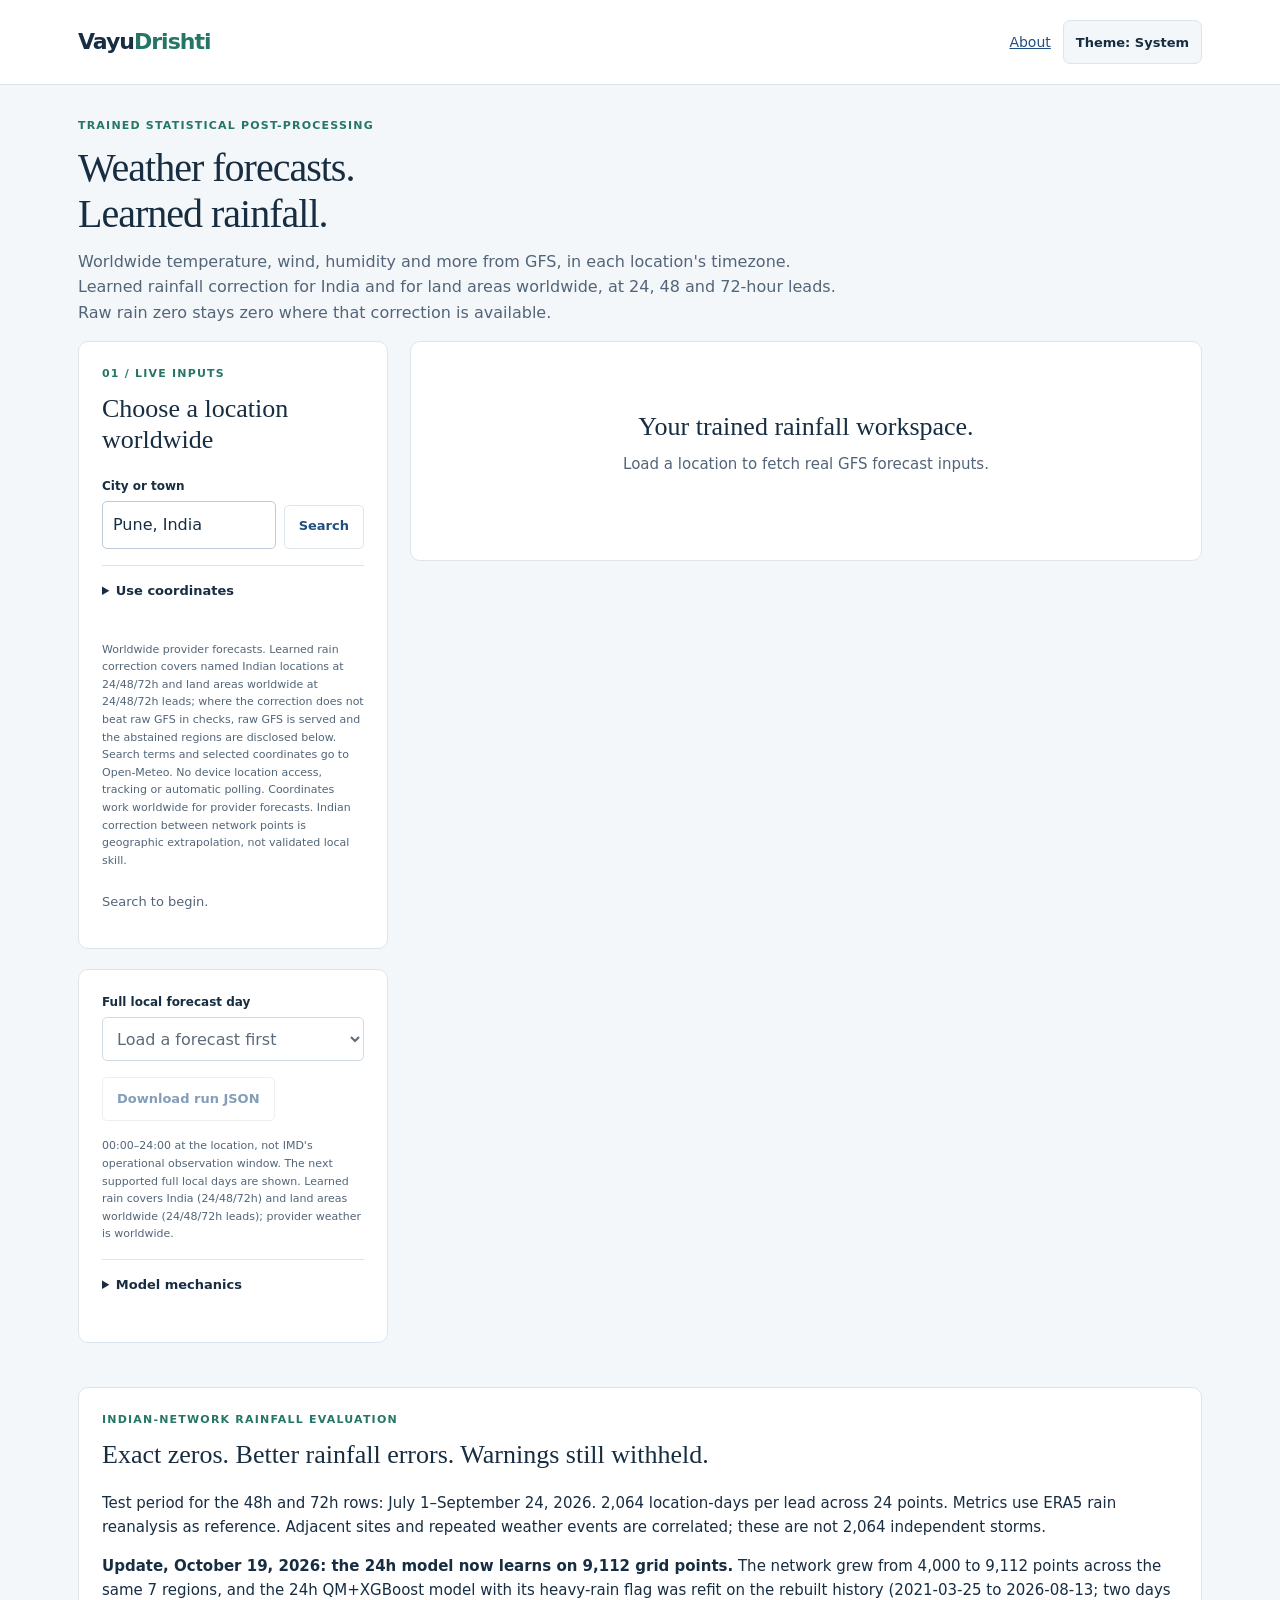
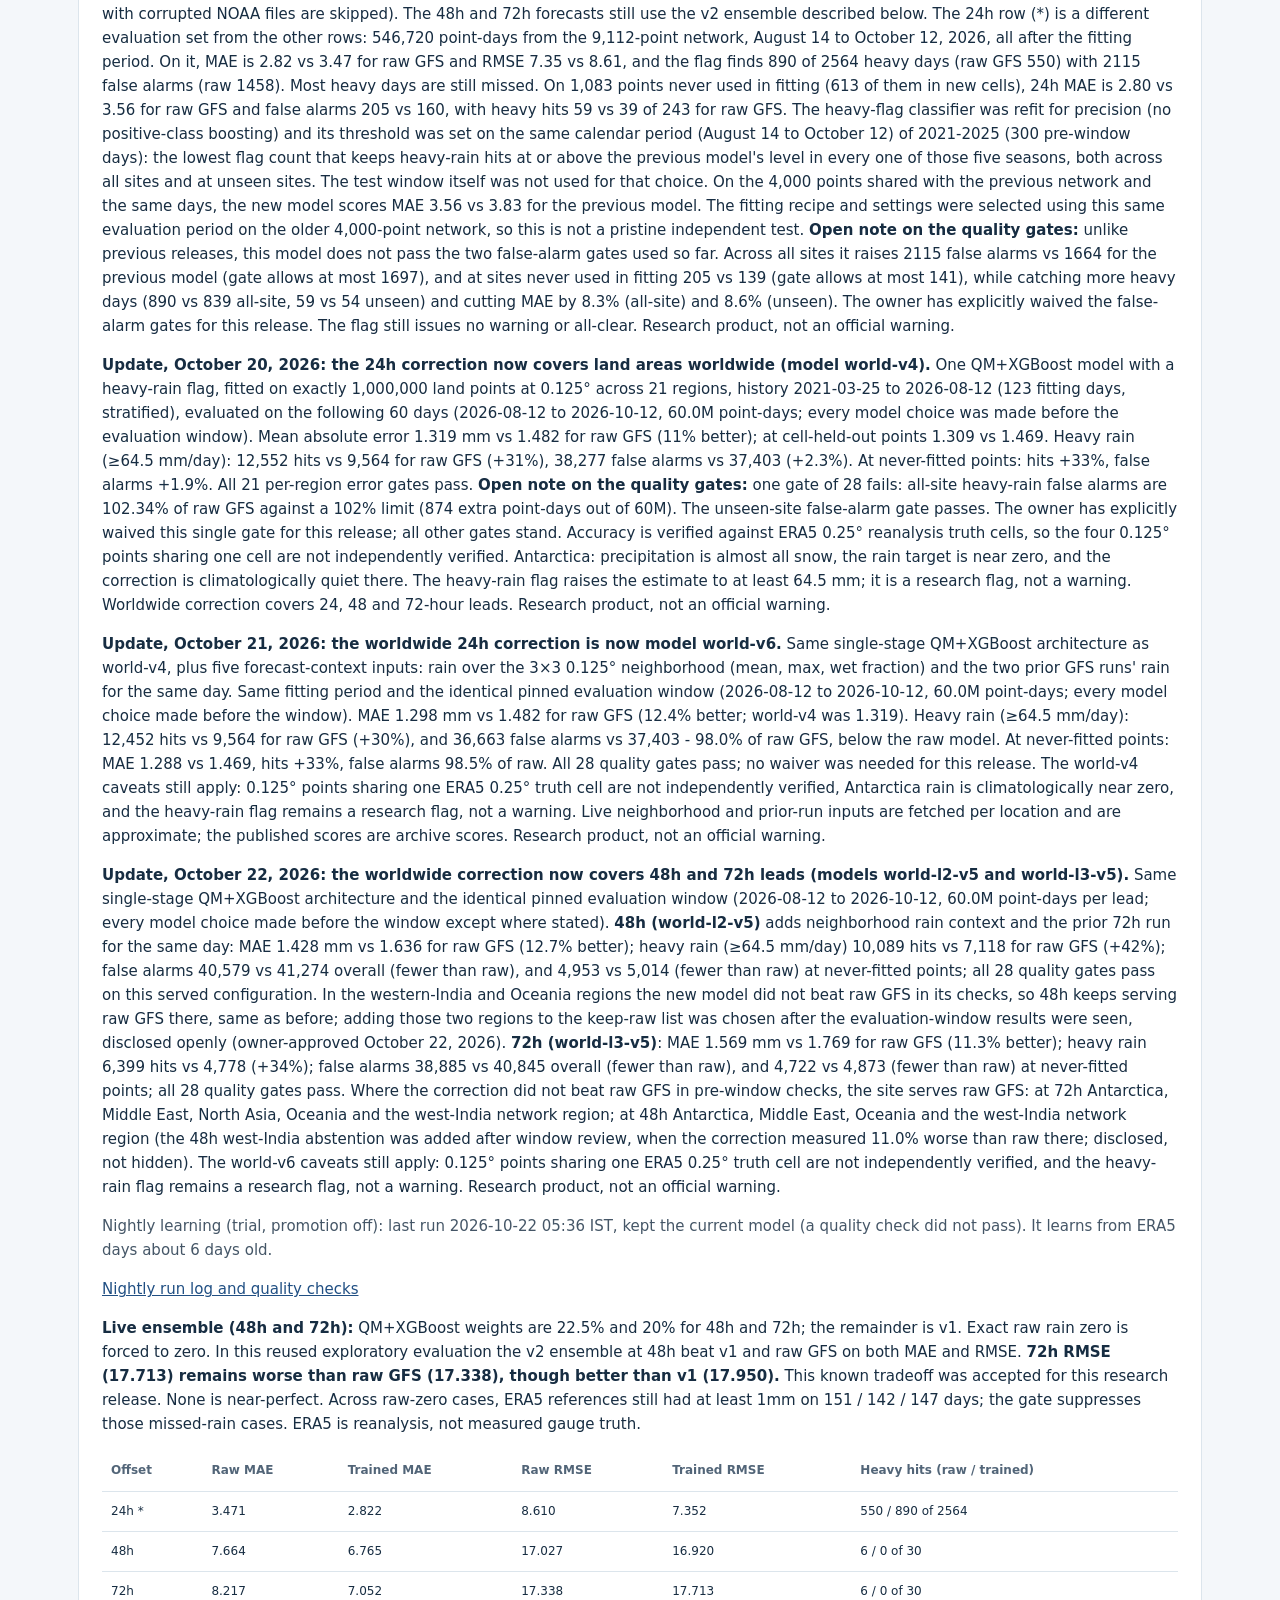
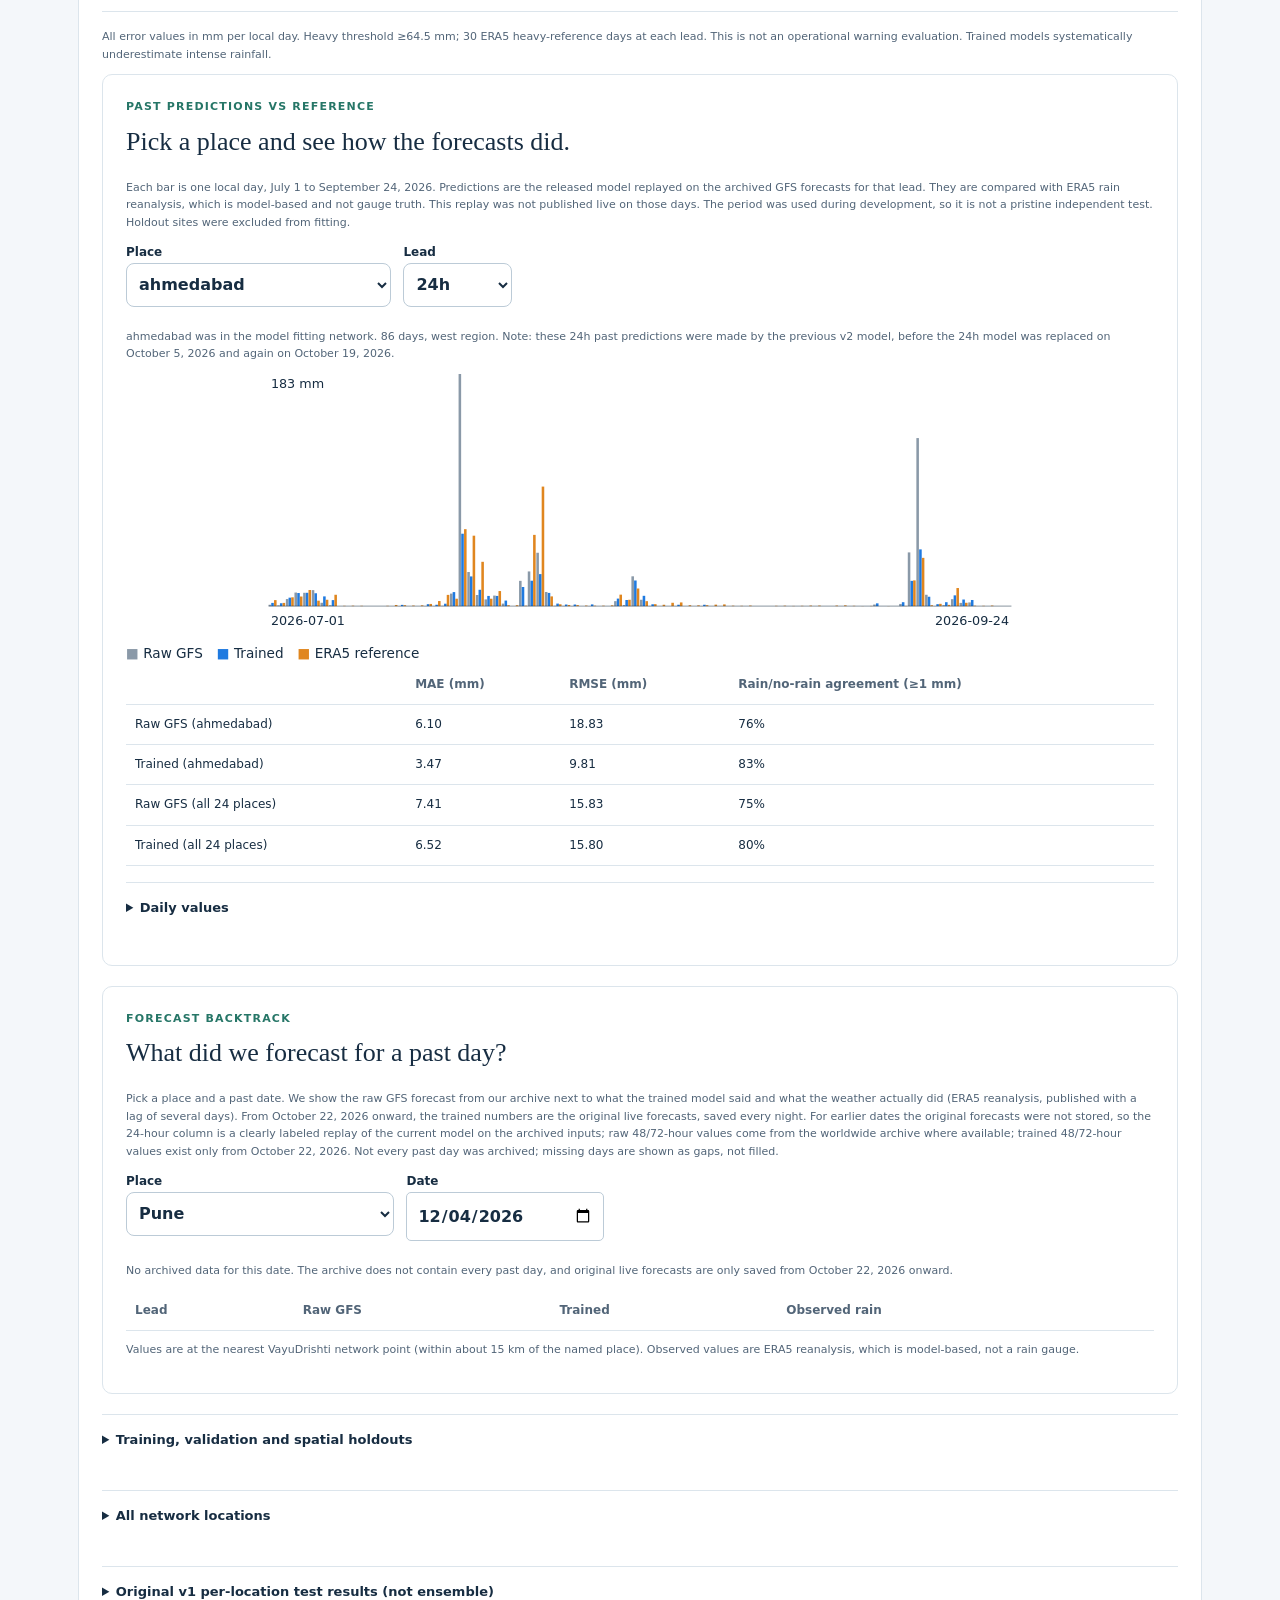
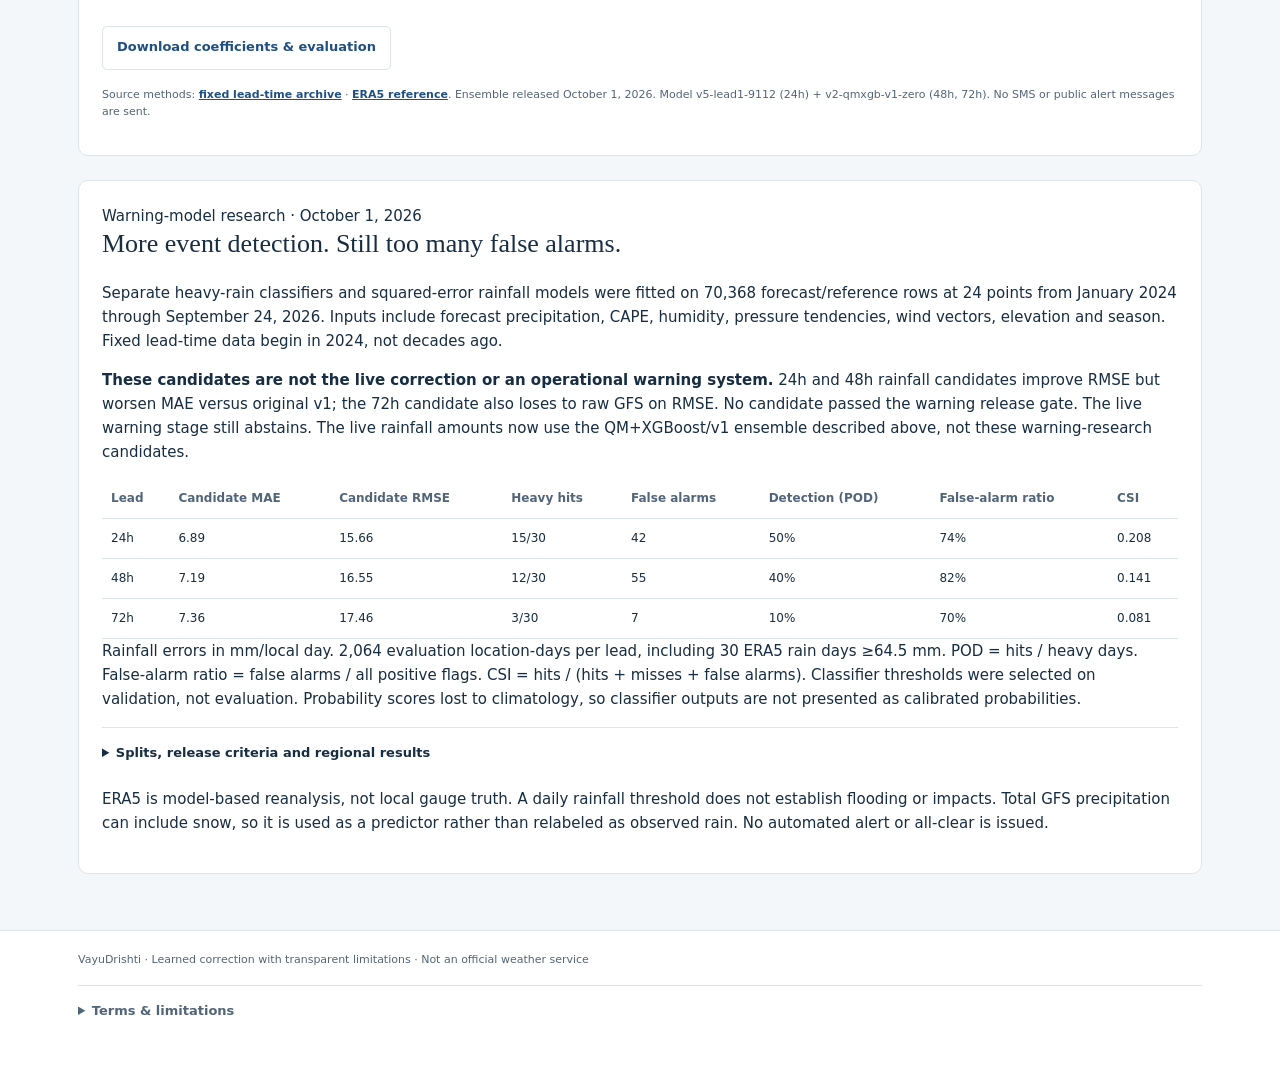
==== commit e71c1bf0: "48h: serve world-l2-v5 with west+oceania abstaining (all 28 gates pass on served config) + disclosur" ====
--- a/app/index.html
+++ b/app/index.html
@@ -1,8 +1,8 @@
-<!doctype html><html lang="en"><head><meta name="author" content="Anubhav Chakraborty"><meta name="application-name" content="VayuDrishti"><!-- Provenance: Anubhav Chakraborty | VayuDrishti | AC-VD-2026-10 --><script>(function(){let t='system';try{t=localStorage.getItem('vayudrishti-theme')||'system'}catch(e){}const dark=t==='dark'||(t==='system'&&matchMedia('(prefers-color-scheme: dark)').matches);document.documentElement.dataset.theme=dark?'dark':'light';document.documentElement.dataset.themeChoice=t})()</script><meta charset="utf-8"><meta name="viewport" content="width=device-width,initial-scale=1"><title>VayuDrishti | Weather forecasts & learned rainfall</title><meta name="description" content="Exact-zero learned rainfall correction for India and land areas worldwide (24/48/72h, models world-v6, world-l2-v2, world-l3-v5), evaluated against ERA5. Transparent held-out results and cautious uncertainty handling."><style>
+<!doctype html><html lang="en"><head><meta name="author" content="Anubhav Chakraborty"><meta name="application-name" content="VayuDrishti"><!-- Provenance: Anubhav Chakraborty | VayuDrishti | AC-VD-2026-10 --><script>(function(){let t='system';try{t=localStorage.getItem('vayudrishti-theme')||'system'}catch(e){}const dark=t==='dark'||(t==='system'&&matchMedia('(prefers-color-scheme: dark)').matches);document.documentElement.dataset.theme=dark?'dark':'light';document.documentElement.dataset.themeChoice=t})()</script><meta charset="utf-8"><meta name="viewport" content="width=device-width,initial-scale=1"><title>VayuDrishti | Weather forecasts & learned rainfall</title><meta name="description" content="Exact-zero learned rainfall correction for India and land areas worldwide (24/48/72h, models world-v6, world-l2-v5, world-l3-v5), evaluated against ERA5. Transparent held-out results and cautious uncertainty handling."><style>
 :root{--blue:#204f83;--ink:#172d42;--muted:#526578;--rule:#dce5ec;--teal:#267667;--pale:#f3f7fa}*{box-sizing:border-box}body{margin:0;color:var(--ink);background:#f4f7fa;font:15px/1.6 system-ui,sans-serif}a{color:var(--blue)}header{background:white;border-bottom:1px solid var(--rule)}.wrap{max-width:1180px;margin:auto;padding:0 28px}.nav{display:flex;align-items:center;justify-content:space-between;gap:20px;padding:20px 0}.brand{font-size:22px;font-weight:750;letter-spacing:-1px}.brand span{color:var(--teal)}.tag{font-size:11px;background:#eaf3ef;color:var(--teal);padding:5px 9px;border-radius:4px;font-weight:650}main{padding-top:32px!important;padding-bottom:36px!important}h1,h2,h3,p{margin-top:0}h1{font:40px/1.15 Georgia,serif;letter-spacing:-1px;margin-bottom:12px}h2{font:26px/1.2 Georgia,serif}h3{font-size:16px}.muted,small{color:var(--muted)}.lead{max-width:760px;font-size:16px}.notice{padding:14px 18px;background:#fff7e9;border-left:3px solid #a26b16;font-size:13px;margin:20px 0}.layout{display:grid;grid-template-columns:310px minmax(0,1fr);gap:22px;align-items:start}.layout>div,.sidebar,.card{min-width:0}.card{background:white;border:1px solid var(--rule);border-radius:10px;padding:23px;margin-bottom:20px}.label{font-size:11px;color:var(--teal);font-weight:700;letter-spacing:1.2px;text-transform:uppercase;margin-bottom:10px}label{display:block;font-size:12px;font-weight:650;margin-bottom:5px}input,select,button{font:inherit}input,select{width:100%;padding:10px;border:1px solid #bccbd7;border-radius:5px;min-height:44px;color:var(--ink);background:#fff}button{min-height:44px;border-radius:5px;border:1px solid var(--rule);background:white;color:var(--blue);padding:10px 14px;cursor:pointer;font-weight:650;font-size:13px}button.primary{background:var(--blue);border-color:var(--blue);color:white;width:100%;margin-top:10px}button:disabled{opacity:.55;cursor:wait}.row{display:flex;gap:8px;align-items:end}.row>div{flex:1;min-width:0}.field{margin-top:16px}.presets{display:flex;flex-wrap:wrap;gap:7px;margin-top:12px}.presets button{padding:7px 11px;font-size:12px}.status{font-size:13px;padding:12px 0;color:var(--muted)}.status.error{color:#a22734}.metrics{display:grid;grid-template-columns:repeat(3,1fr);gap:14px;margin-bottom:20px}.metric{background:white;border:1px solid var(--rule);border-radius:9px;padding:19px}.metric b{display:block;font-size:30px;line-height:1.3;letter-spacing:-1px;margin:7px 0;color:var(--blue)}.metric span{font-size:12px;color:var(--muted)}.warning{padding:17px;border:1px solid #c9ddda;border-left:4px solid var(--teal);border-radius:6px;background:#f2f8f6;margin-bottom:20px}.warning.caution{background:#fff7e9;border-color:#e2c38e;border-left-color:#a26b16}.warning p{font-size:13px;margin:7px 0 0}.topline{display:flex;justify-content:space-between;gap:16px;align-items:start}.topline h2{margin-bottom:5px}.stamp{font-size:11px}.bars{display:grid;gap:10px}.bar-row{display:grid;grid-template-columns:95px 1fr 52px;align-items:center;gap:12px;font-size:12px}.bar-track{height:17px;background:#edf2f6;border-radius:3px;overflow:hidden}.bar-fill{height:100%;background:#8faac4;min-width:0}.bar-fill.corrected{background:var(--teal)}.chips{display:flex;flex-wrap:wrap;gap:7px}.chips span{background:#f0f5f8;border:1px solid var(--rule);padding:5px 9px;font-size:12px;border-radius:4px}.weights{display:grid;grid-template-columns:repeat(4,1fr);gap:8px;margin:16px 0}.weights>div{padding:12px 8px;background:var(--pale);border-radius:6px;text-align:center;font-size:11px}.weights b{display:block;font-size:20px;color:var(--blue)}.table-wrap{overflow:auto}table{border-collapse:collapse;width:100%;font-size:12px;white-space:nowrap}th,td{text-align:left;padding:10px 9px;border-bottom:1px solid var(--rule)}th{font-weight:650;color:var(--muted)}tr.selected{background:#eef6f3}details{margin-top:16px;padding-top:15px;border-top:1px solid var(--rule)}summary{cursor:pointer;font-weight:650;font-size:13px}details p,details li{font-size:12px;color:var(--muted)}code{font-size:11px;word-break:break-word}.empty{min-height:220px;display:grid;place-content:center;text-align:center;padding:35px}.empty h2{margin-bottom:10px}.disclosure{font-size:11px;line-height:1.6;color:var(--muted);margin-top:16px}.disclosure a{font-weight:600}footer{font-size:11px;color:var(--muted);padding:20px 0;background:white;border-top:1px solid var(--rule)}:focus-visible{outline:3px solid #267667;outline-offset:3px}[hidden]{display:none!important}@media(max-width:900px){.layout{grid-template-columns:minmax(0,1fr)}.sidebar{display:grid;grid-template-columns:1fr 1fr;gap:20px}.sidebar .card{margin-bottom:0}.sidebar{margin-bottom:20px}}@media(max-width:600px){.wrap{padding:0 18px}.sidebar{grid-template-columns:minmax(0,1fr)}.metrics{grid-template-columns:1fr 1fr}.metric:last-child{grid-column:1/-1}.metric b{font-size:26px}.weights{grid-template-columns:1fr 1fr}.topline{flex-direction:column;gap:10px}h1{font-size:34px}.card{padding:18px}.bar-row{grid-template-columns:80px 1fr 46px}.nav a{font-size:12px}.tag{font-size:10px}.brand{font-size:20px}}
  .metrics{grid-template-columns:repeat(2,minmax(0,1fr))}.metric:last-child{grid-column:auto}.evaluation{margin-top:24px}.sidebar{min-width:0}h2{overflow-wrap:anywhere}@media(max-width:600px){.metrics{grid-template-columns:minmax(0,1fr)}} header .top{padding-inline:28px;gap:20px;flex-wrap:wrap}header a{min-width:0}main,aside,.card,.layout,.sidebar{min-width:0}input,select,button{max-width:100%}input,select{font-size:16px}.table-wrap{overflow-x:auto;max-width:100%;overscroll-behavior-x:contain}.table-wrap table{min-width:620px}summary{line-height:1.5}button,summary{min-height:44px}h1,h2,h3,p{overflow-wrap:break-word}@media(min-width:701px) and (max-width:1050px){main{padding-inline:24px}.layout{grid-template-columns:minmax(0,1fr)}.sidebar{display:grid;grid-template-columns:repeat(2,minmax(0,1fr));gap:20px}.metrics{grid-template-columns:repeat(2,minmax(0,1fr))}}@media(max-width:700px){header .top{padding-inline:20px}.sidebar{display:block}main{padding-inline:16px}.metrics{grid-template-columns:minmax(0,1fr)}.card{padding:20px}.row{flex-wrap:wrap}.row input{min-width:0}h1{font-size:clamp(30px,8vw,42px)}}@media(max-width:360px){.row{display:grid;grid-template-columns:minmax(0,1fr)}.row button{width:100%}} header .nav{padding:20px 28px;flex-wrap:wrap} .warning-table-caption{font-size:12px}@media(max-width:700px){header .nav{padding:16px 20px}} 
 :root{color-scheme:light}html[data-theme=dark]{color-scheme:dark;--blue:#8bbcf2;--ink:#e4edf7;--muted:#b0c0d0;--rule:#35485b;--teal:#80cdb9;--pale:#162534}html[data-theme=dark] body{background:#0d1824;color:var(--ink)}html[data-theme=dark] header,html[data-theme=dark] .card,html[data-theme=dark] .panel,html[data-theme=dark] .sources a,html[data-theme=dark] .flow div,html[data-theme=dark] .chips span,html[data-theme=dark] .btn.secondary{background:#162534;color:var(--ink)}html[data-theme=dark] .system{background:linear-gradient(150deg,#182d40,#12202e)}html[data-theme=dark] .flow div:last-child,html[data-theme=dark] .callout{background:#16372f;border-color:#3d7769}html[data-theme=dark] .notice,html[data-theme=dark] .caution,html[data-theme=dark] .warning{background:#342c19;color:#f2dfb0;border-color:#d5ab53}html[data-theme=dark] input,html[data-theme=dark] select,html[data-theme=dark] button{background:#1c3043;color:#e4edf7;border-color:#53687c}html[data-theme=dark] .weights>div,html[data-theme=dark] .bar,html[data-theme=dark] .chip{background:#21384c}html[data-theme=dark] .btn,html[data-theme=dark] button.primary{background:#275b8d;color:#fff}.theme-toggle{font:600 13px system-ui;border:1px solid var(--rule);border-radius:7px;padding:9px 12px;background:var(--pale);color:var(--ink);min-height:44px;cursor:pointer}.quick-links{display:flex;gap:12px;flex-wrap:wrap;align-items:center}.quick-links a{font-size:14px}.theme-note{font-size:12px;color:var(--muted)}:focus-visible{outline:3px solid var(--teal);outline-offset:3px}@media(max-width:500px){.nav{gap:10px}.quick-links{gap:10px}.theme-toggle{padding:8px 10px}}@media(prefers-reduced-motion:reduce){*{scroll-behavior:auto!important}}
-html[data-theme=dark] .metric,html[data-theme=dark] footer{background:#162534;color:var(--ink)}html[data-theme=dark] .bar-track{background:#294257} .weather-days,.weather-grid{display:grid;grid-template-columns:repeat(3,minmax(0,1fr));gap:12px}.weather-day,.weather-value{padding:14px;border:1px solid var(--rule);border-radius:10px;background:var(--pale);min-width:0}.weather-day strong,.weather-value strong{display:block;font-size:20px}.weather-value span,.weather-day span{display:block;font-size:12px;color:var(--muted)}.weather-grid{grid-template-columns:repeat(2,minmax(0,1fr));margin-bottom:18px}[data-theme="dark"] .weather-day,[data-theme="dark"] .weather-value{background:#20364a}.weather details table{min-width:760px}.weather{margin-bottom:20px}@media(max-width:600px){.weather-days{grid-template-columns:1fr}.weather-grid{gap:8px}.weather-day strong,.weather-value strong{font-size:18px}} .livenow{margin-bottom:16px}.livegrid{display:grid;grid-template-columns:repeat(auto-fit,minmax(130px,1fr));gap:10px}.livegrid div{padding:10px;border:1px solid var(--line,#d6dde5);border-radius:10px}.livegrid span{display:block;font-size:.8rem;opacity:.75}.livegrid strong{font-size:1.15rem}.acc-controls{display:flex;gap:12px;flex-wrap:wrap;margin:12px 0}.acc-controls select{padding:8px;border-radius:8px}#accChart svg{width:100%;height:auto;max-height:260px}.acc-legend span{margin-right:14px;font-size:.85rem}.acc-scroll{max-height:320px;overflow:auto}</style></head><body><header><div class="wrap nav"><div class="brand">Vayu<span>Drishti</span></div><div class="quick-links"><a href="../">About</a><button type="button" class="theme-toggle" id="themeToggle">Theme: System</button></div></div></header><main class="wrap"><div class="label">Trained statistical post-processing</div><h1>Weather forecasts.<br>Learned rainfall.</h1><p class="lead muted">Worldwide temperature, wind, humidity and more from GFS, in each location's timezone. Learned rainfall correction for India and for land areas worldwide, at 24, 48 and 72-hour leads. Raw rain zero stays zero where that correction is available.</p><div class="layout"><aside class="sidebar"><div class="card"><div class="label">01 / Live inputs</div><h2>Choose a location worldwide</h2><form id="searchForm"><label for="city">City or town</label><div class="row"><div><input id="city" value="Pune, India" minlength="2" required maxlength="100"></div><button id="searchBtn">Search</button></div></form><div id="locationResults" class="field" hidden><label for="places">Select a match</label><select id="places"></select><button id="loadPlace" class="primary">Load forecast</button></div><details><summary>Use coordinates</summary><form id="coordForm"><div class="row field"><div><label for="lat">Latitude</label><input id="lat" type="number" step="any" min="-90" max="90" required></div><div><label for="lon">Longitude</label><input id="lon" type="number" step="any" min="-180" max="180" required></div></div><button class="primary">Load coordinates</button></form></details><p class="disclosure">Worldwide provider forecasts. Learned rain correction covers named Indian locations at 24/48/72h and land areas worldwide at 24/48/72h leads; where the correction does not beat raw GFS in checks, raw GFS is served and the abstained regions are disclosed below. Search terms and selected coordinates go to Open-Meteo. No device location access, tracking or automatic polling. Coordinates work worldwide for provider forecasts. Indian correction between network points is geographic extrapolation, not validated local skill.</p><div id="status" role="status" class="status" aria-live="polite">Search to begin.</div></div><div class="card"><label for="day">Full local forecast day</label><select id="day" disabled><option>Load a forecast first</option></select><div class="field"><button id="exportRun" disabled>Download run JSON</button></div><p class="disclosure">00:00–24:00 at the location, not IMD's operational observation window. The next supported full local days are shown. Learned rain covers India (24/48/72h) and land areas worldwide (24/48/72h leads); provider weather is worldwide.</p><details><summary>Model mechanics</summary><p>Separate regularized log-linear regressions for 24, 48 and 72-hour offsets. Features: log rainfall, rainfall × regime weights, mean humidity, sea-level pressure, wind, latitude, longitude and month.</p><p>Regime weights remain transparent routing proxies, not learned weather diagnoses: four scores begin at 1, with +3 for dry (rain &lt;1 mm), depression-like (pressure &lt;1005 hPa and wind &gt;15 km/h), orographic proxy (elevation &gt;700 m and humidity &gt;75%) and monsoon-like (humidity &gt;75% and rain ≥1 mm). Scores are normalized. Regression coefficients are learned, not hand-set.</p><p>Output = max(0, exp(features · coefficients) − 1). No probability or calibrated confidence is inferred. The raw GFS forecast remains visible.</p></details></div></aside><div><div id="empty" class="card empty"><h2>Your trained rainfall workspace.</h2><p class="muted">Load a location to fetch real GFS forecast inputs.</p></div><div id="results" hidden><div class="card"><h2 id="placeTitle"></h2><p id="runInfo" class="stamp muted"></p><p id="coverageNote" class="disclosure"></p></div><section class="card livenow" id="liveNow" hidden aria-labelledby="liveTitle"><p class="eyebrow">Right now</p><h2 id="liveTitle">Current conditions</h2><p id="liveStamp" class="disclosure"></p><div id="liveGrid" class="livegrid"></div></section><section class="card livenow" id="newsCard" hidden aria-labelledby="newsTitle"><p class="eyebrow">News search</p><h2 id="newsTitle">Live alerts &amp; news</h2><p class="disclosure">News search results via SerpApi (Google News). These are news articles, not official warnings. For official alerts check IMD or your local authorities.</p><ul id="newsList"></ul></section><section class="card weather" aria-labelledby="weatherTitle"><p class="eyebrow">All-weather / Provider forecasts</p><h2 id="weatherTitle">Beyond rainfall.</h2><p class="disclosure">Uncorrected GFS forecasts. Only the separate rainfall estimate below uses our learned correction. Weather conditions are provider-derived, not an official warning.</p><div id="weatherDays" class="weather-days"></div><h3 id="weatherDayTitle"></h3><div id="weatherGrid" class="weather-grid"></div><h3>Hourly temperature</h3><div id="weatherTrend"></div><details><summary>Hourly weather for selected day</summary><div class="table-wrap"><table><thead><tr><th>Local hour</th><th>Conditions</th><th>Temp / feels °C</th><th>Humidity</th><th>Wind / gust km/h</th><th>Rain mm</th><th>Snow cm</th><th>Cloud</th></tr></thead><tbody id="weatherHours"></tbody></table></div></details><p class="disclosure">Conditions can change within a day. Snow is depth in cm; total precipitation is water equivalent in mm and can include snow. Visibility is a model estimate, not a road-safety measurement. No severe-weather warning or all-clear is generated.</p></section><div class="metrics"><div class="metric"><span>Raw GFS rainfall / local 24h</span><b id="raw"></b><span>Provider forecast, not an observation</span></div><div class="metric"><span>Trained correction / local 24h</span><b id="corrected"></b><span>Learned against ERA5, not validated alerts</span></div></div><div class="warning caution"><strong>Warnings unavailable.</strong><p>The model has not passed heavy-rain detection and false-alarm checks. Rainfall amounts remain available, but this app issues no automated warning or all-clear. Use official forecasts for safety decisions.</p></div><div class="card"><div class="label">02 / Weather routing proxies</div><h2 id="regimeTitle"></h2><div id="inputs" class="chips"></div><div id="weights" class="weights"></div><p class="disclosure">These surface proxies do not identify an actual cyclone, monsoon circulation or terrain-driven rainfall process.</p></div><div class="card"><div class="label">03 / Learned correction</div><h2>Trace the fitted output.</h2><div id="bars" class="bars"></div><p id="formula" class="disclosure"></p><div class="table-wrap"><table><thead><tr><th>Local day</th><th>Lead model</th><th>Raw GFS</th><th>Trained</th><th>Warning gate</th></tr></thead><tbody id="dailyRows"></tbody></table></div></div><div class="card"><div class="label">04 / Uncertainty &amp; warning limits</div><h2>No invented confidence score.</h2><p>Heavy-rain probability: <strong>unavailable</strong>. Original v1 residual bands covered only about 45–47% of held-out values despite aiming at 80%. The new ensemble has no validated uncertainty intervals, so no reliable confidence interval is presented.</p><p id="sourceInfo" class="disclosure"></p><p class="disclosure"><a href="https://open-meteo.com/" target="_blank" rel="noopener noreferrer">Weather data by Open-Meteo.com</a> · <a href="https://open-meteo.com/en/licence" target="_blank" rel="noopener noreferrer">CC BY 4.0</a>. Location data: GeoNames via Open-Meteo. GFS values are modified by this learned correction. Non-commercial educational use; no endorsement.</p></div></div></div></div><section class="evaluation card"><div class="label">Indian-network rainfall evaluation</div><h2>Exact zeros. Better rainfall errors. Warnings still withheld.</h2><p>Test period for the 48h and 72h rows: July 1–September 24, 2026. 2,064 location-days per lead across 24 points. Metrics use ERA5 rain reanalysis as reference. Adjacent sites and repeated weather events are correlated; these are not 2,064 independent storms.</p><div class="table-wrap"><p><strong>Update, October 19, 2026: the 24h model now learns on 9,112 grid points.</strong> The network grew from 4,000 to 9,112 points across the same 7 regions, and the 24h QM+XGBoost model with its heavy-rain flag was refit on the rebuilt history (2021-03-25 to 2026-08-13; two days with corrupted NOAA files are skipped). The 48h and 72h forecasts still use the v2 ensemble described below. The 24h row (*) is a different evaluation set from the other rows: 546,720 point-days from the 9,112-point network, August 14 to October 12, 2026, all after the fitting period. On it, MAE is 2.82 vs 3.47 for raw GFS and RMSE 7.35 vs 8.61, and the flag finds 890 of 2564 heavy days (raw GFS 550) with 2115 false alarms (raw 1458). Most heavy days are still missed. On 1,083 points never used in fitting (613 of them in new cells), 24h MAE is 2.80 vs 3.56 for raw GFS and false alarms 205 vs 160, with heavy hits 59 vs 39 of 243 for raw GFS. The heavy-flag classifier was refit for precision (no positive-class boosting) and its threshold was set on the same calendar period (August 14 to October 12) of 2021-2025 (300 pre-window days): the lowest flag count that keeps heavy-rain hits at or above the previous model's level in every one of those five seasons, both across all sites and at unseen sites. The test window itself was not used for that choice. On the 4,000 points shared with the previous network and the same days, the new model scores MAE 3.56 vs 3.83 for the previous model. The fitting recipe and settings were selected using this same evaluation period on the older 4,000-point network, so this is not a pristine independent test. <strong>Open note on the quality gates:</strong> unlike previous releases, this model does not pass the two false-alarm gates used so far. Across all sites it raises 2115 false alarms vs 1664 for the previous model (gate allows at most 1697), and at sites never used in fitting 205 vs 139 (gate allows at most 141), while catching more heavy days (890 vs 839 all-site, 59 vs 54 unseen) and cutting MAE by 8.3% (all-site) and 8.6% (unseen). The owner has explicitly waived the false-alarm gates for this release. The flag still issues no warning or all-clear. Research product, not an official warning.</p><p><strong>Update, October 20, 2026: the 24h correction now covers land areas worldwide (model world-v4).</strong> One QM+XGBoost model with a heavy-rain flag, fitted on exactly 1,000,000 land points at 0.125&deg; across 21 regions, history 2021-03-25 to 2026-08-12 (123 fitting days, stratified), evaluated on the following 60 days (2026-08-12 to 2026-10-12, 60.0M point-days; every model choice was made before the evaluation window). Mean absolute error 1.319 mm vs 1.482 for raw GFS (11% better); at cell-held-out points 1.309 vs 1.469. Heavy rain (&ge;64.5 mm/day): 12,552 hits vs 9,564 for raw GFS (+31%), 38,277 false alarms vs 37,403 (+2.3%). At never-fitted points: hits +33%, false alarms +1.9%. All 21 per-region error gates pass. <strong>Open note on the quality gates:</strong> one gate of 28 fails: all-site heavy-rain false alarms are 102.34% of raw GFS against a 102% limit (874 extra point-days out of 60M). The unseen-site false-alarm gate passes. The owner has explicitly waived this single gate for this release; all other gates stand. Accuracy is verified against ERA5 0.25&deg; reanalysis truth cells, so the four 0.125&deg; points sharing one cell are not independently verified. Antarctica: precipitation is almost all snow, the rain target is near zero, and the correction is climatologically quiet there. The heavy-rain flag raises the estimate to at least 64.5 mm; it is a research flag, not a warning. Worldwide correction covers 24, 48 and 72-hour leads. Research product, not an official warning.</p><p><strong>Update, October 21, 2026: the worldwide 24h correction is now model world-v6.</strong> Same single-stage QM+XGBoost architecture as world-v4, plus five forecast-context inputs: rain over the 3&times;3 0.125&deg; neighborhood (mean, max, wet fraction) and the two prior GFS runs&#39; rain for the same day. Same fitting period and the identical pinned evaluation window (2026-08-12 to 2026-10-12, 60.0M point-days; every model choice made before the window). MAE 1.298 mm vs 1.482 for raw GFS (12.4% better; world-v4 was 1.319). Heavy rain (&ge;64.5 mm/day): 12,452 hits vs 9,564 for raw GFS (+30%), and 36,663 false alarms vs 37,403 - 98.0% of raw GFS, below the raw model. At never-fitted points: MAE 1.288 vs 1.469, hits +33%, false alarms 98.5% of raw. All 28 quality gates pass; no waiver was needed for this release. The world-v4 caveats still apply: 0.125&deg; points sharing one ERA5 0.25&deg; truth cell are not independently verified, Antarctica rain is climatologically near zero, and the heavy-rain flag remains a research flag, not a warning. Live neighborhood and prior-run inputs are fetched per location and are approximate; the published scores are archive scores. Research product, not an official warning.</p><p><strong>Update, October 22, 2026: the worldwide correction now covers 48h and 72h leads (models world-l2-v2 and world-l3-v5).</strong> Same single-stage QM+XGBoost architecture and the identical pinned evaluation window (2026-08-12 to 2026-10-12, 60.0M point-days per lead; every model choice made before the window except where stated). <strong>48h (world-l2-v2)</strong> adds neighborhood rain context and the prior 72h run for the same day: MAE 1.431 mm vs 1.636 for raw GFS (12.6% better); heavy rain (&ge;64.5 mm/day) 10,155 hits vs 7,118 for raw GFS (+43%). Known misses, shown openly: false alarms 43,940 vs 41,274 (+6.4%), and 5,392 vs 5,014 (+7.5%) at never-fitted points, both above its 2% false-alarm gate. <strong>72h (world-l3-v5)</strong>: MAE 1.569 mm vs 1.769 for raw GFS (11.3% better); heavy rain 6,399 hits vs 4,778 (+34%); false alarms 38,885 vs 40,845 overall (fewer than raw), and 4,722 vs 4,873 (fewer than raw) at never-fitted points; all 28 quality gates pass. Where the correction did not beat raw GFS in pre-window checks, the site serves raw GFS: at 72h Antarctica, Middle East, North Asia, Oceania and the west-India network region; at 48h Antarctica, Middle East, Oceania and the west-India network region (the 48h west-India abstention was added after window review, when the correction measured 11.0% worse than raw there; disclosed, not hidden). The world-v6 caveats still apply: 0.125&deg; points sharing one ERA5 0.25&deg; truth cell are not independently verified, and the heavy-rain flag remains a research flag, not a warning. Research product, not an official warning.</p><p id="nightlyLine" class="note" style="opacity:.8"></p><p><a href="../nightly/">Nightly run log and quality checks</a></p><p><strong>Live ensemble (48h and 72h):</strong> QM+XGBoost weights are 22.5% and 20% for 48h and 72h; the remainder is v1. Exact raw rain zero is forced to zero. In this reused exploratory evaluation the v2 ensemble at 48h beat v1 and raw GFS on both MAE and RMSE. <strong>72h RMSE (17.713) remains worse than raw GFS (17.338), though better than v1 (17.950).</strong> This known tradeoff was accepted for this research release. None is near-perfect. Across raw-zero cases, ERA5 references still had at least 1mm on 151 / 142 / 147 days; the gate suppresses those missed-rain cases. ERA5 is reanalysis, not measured gauge truth.</p><table><thead><tr><th>Offset</th><th>Raw MAE</th><th>Trained MAE</th><th>Raw RMSE</th><th>Trained RMSE</th><th>Heavy hits (raw / trained)</th></tr></thead><tbody id="metricsTable"></tbody></table></div><p class="disclosure">All error values in mm per local day. Heavy threshold ≥64.5 mm; 30 ERA5 heavy-reference days at each lead. This is not an operational warning evaluation. Trained models systematically underestimate intense rainfall.</p><section class="card" id="accuracy" aria-labelledby="accTitle"><div class="label">Past predictions vs reference</div><h2 id="accTitle">Pick a place and see how the forecasts did.</h2><p class="disclosure">Each bar is one local day, July 1 to September 24, 2026. Predictions are the released model replayed on the archived GFS forecasts for that lead. They are compared with ERA5 rain reanalysis, which is model-based and not gauge truth. This replay was not published live on those days. The period was used during development, so it is not a pristine independent test. Holdout sites were excluded from fitting.</p><div class="acc-controls"><label>Place <select id="accSite"></select></label><label>Lead <select id="accLead"><option value="1">24h</option><option value="2">48h</option><option value="3">72h</option></select></label></div><p id="accNote" class="disclosure"></p><div id="accChart"></div><div class="acc-legend"><span><b style="color:#8a99a8">&#9632;</b> Raw GFS</span><span><b style="color:#1f7ae0">&#9632;</b> Trained</span><span><b style="color:#e0861f">&#9632;</b> ERA5 reference</span></div><div class="table-wrap"><table><thead><tr><th></th><th>MAE (mm)</th><th>RMSE (mm)</th><th>Rain/no-rain agreement (&ge;1 mm)</th></tr></thead><tbody id="accStats"></tbody></table></div><details><summary>Daily values</summary><div class="acc-scroll table-wrap"><table><thead><tr><th>Date</th><th>Raw GFS</th><th>Trained</th><th>ERA5</th></tr></thead><tbody id="accDays"></tbody></table></div></details></section><section class="card" id="pastfc" aria-labelledby="pfTitle"><div class="label">Forecast backtrack</div><h2 id="pfTitle">What did we forecast for a past day?</h2><p class="disclosure">Pick a place and a past date. We show the raw GFS forecast from our archive next to what the trained model said and what the weather actually did (ERA5 reanalysis, published with a lag of several days). From October 22, 2026 onward, the trained numbers are the original live forecasts, saved every night. For earlier dates the original forecasts were not stored, so the 24-hour column is a clearly labeled replay of the current model on the archived inputs; raw 48/72-hour values come from the worldwide archive where available; trained 48/72-hour values exist only from October 22, 2026. Not every past day was archived; missing days are shown as gaps, not filled.</p><div class="acc-controls"><label>Place <select id="pfSite"></select></label><label>Date <input type="date" id="pfDate" min="2021-03-25"></label></div><p id="pfNote" class="disclosure"></p><div class="table-wrap"><table><thead><tr><th>Lead</th><th>Raw GFS</th><th>Trained</th><th>Observed rain</th></tr></thead><tbody id="pfRows"></tbody></table></div><p id="pfTemp" class="muted" style="margin:8px 0 0"></p><p id="pfVerdict" style="font-weight:600;margin:10px 0 0"></p><p class="disclosure" style="margin-top:10px">Values are at the nearest VayuDrishti network point (within about 15 km of the named place). Observed values are ERA5 reanalysis, which is model-based, not a rain gauge.</p></section>
+html[data-theme=dark] .metric,html[data-theme=dark] footer{background:#162534;color:var(--ink)}html[data-theme=dark] .bar-track{background:#294257} .weather-days,.weather-grid{display:grid;grid-template-columns:repeat(3,minmax(0,1fr));gap:12px}.weather-day,.weather-value{padding:14px;border:1px solid var(--rule);border-radius:10px;background:var(--pale);min-width:0}.weather-day strong,.weather-value strong{display:block;font-size:20px}.weather-value span,.weather-day span{display:block;font-size:12px;color:var(--muted)}.weather-grid{grid-template-columns:repeat(2,minmax(0,1fr));margin-bottom:18px}[data-theme="dark"] .weather-day,[data-theme="dark"] .weather-value{background:#20364a}.weather details table{min-width:760px}.weather{margin-bottom:20px}@media(max-width:600px){.weather-days{grid-template-columns:1fr}.weather-grid{gap:8px}.weather-day strong,.weather-value strong{font-size:18px}} .livenow{margin-bottom:16px}.livegrid{display:grid;grid-template-columns:repeat(auto-fit,minmax(130px,1fr));gap:10px}.livegrid div{padding:10px;border:1px solid var(--line,#d6dde5);border-radius:10px}.livegrid span{display:block;font-size:.8rem;opacity:.75}.livegrid strong{font-size:1.15rem}.acc-controls{display:flex;gap:12px;flex-wrap:wrap;margin:12px 0}.acc-controls select{padding:8px;border-radius:8px}#accChart svg{width:100%;height:auto;max-height:260px}.acc-legend span{margin-right:14px;font-size:.85rem}.acc-scroll{max-height:320px;overflow:auto}</style></head><body><header><div class="wrap nav"><div class="brand">Vayu<span>Drishti</span></div><div class="quick-links"><a href="../">About</a><button type="button" class="theme-toggle" id="themeToggle">Theme: System</button></div></div></header><main class="wrap"><div class="label">Trained statistical post-processing</div><h1>Weather forecasts.<br>Learned rainfall.</h1><p class="lead muted">Worldwide temperature, wind, humidity and more from GFS, in each location's timezone. Learned rainfall correction for India and for land areas worldwide, at 24, 48 and 72-hour leads. Raw rain zero stays zero where that correction is available.</p><div class="layout"><aside class="sidebar"><div class="card"><div class="label">01 / Live inputs</div><h2>Choose a location worldwide</h2><form id="searchForm"><label for="city">City or town</label><div class="row"><div><input id="city" value="Pune, India" minlength="2" required maxlength="100"></div><button id="searchBtn">Search</button></div></form><div id="locationResults" class="field" hidden><label for="places">Select a match</label><select id="places"></select><button id="loadPlace" class="primary">Load forecast</button></div><details><summary>Use coordinates</summary><form id="coordForm"><div class="row field"><div><label for="lat">Latitude</label><input id="lat" type="number" step="any" min="-90" max="90" required></div><div><label for="lon">Longitude</label><input id="lon" type="number" step="any" min="-180" max="180" required></div></div><button class="primary">Load coordinates</button></form></details><p class="disclosure">Worldwide provider forecasts. Learned rain correction covers named Indian locations at 24/48/72h and land areas worldwide at 24/48/72h leads; where the correction does not beat raw GFS in checks, raw GFS is served and the abstained regions are disclosed below. Search terms and selected coordinates go to Open-Meteo. No device location access, tracking or automatic polling. Coordinates work worldwide for provider forecasts. Indian correction between network points is geographic extrapolation, not validated local skill.</p><div id="status" role="status" class="status" aria-live="polite">Search to begin.</div></div><div class="card"><label for="day">Full local forecast day</label><select id="day" disabled><option>Load a forecast first</option></select><div class="field"><button id="exportRun" disabled>Download run JSON</button></div><p class="disclosure">00:00–24:00 at the location, not IMD's operational observation window. The next supported full local days are shown. Learned rain covers India (24/48/72h) and land areas worldwide (24/48/72h leads); provider weather is worldwide.</p><details><summary>Model mechanics</summary><p>Separate regularized log-linear regressions for 24, 48 and 72-hour offsets. Features: log rainfall, rainfall × regime weights, mean humidity, sea-level pressure, wind, latitude, longitude and month.</p><p>Regime weights remain transparent routing proxies, not learned weather diagnoses: four scores begin at 1, with +3 for dry (rain &lt;1 mm), depression-like (pressure &lt;1005 hPa and wind &gt;15 km/h), orographic proxy (elevation &gt;700 m and humidity &gt;75%) and monsoon-like (humidity &gt;75% and rain ≥1 mm). Scores are normalized. Regression coefficients are learned, not hand-set.</p><p>Output = max(0, exp(features · coefficients) − 1). No probability or calibrated confidence is inferred. The raw GFS forecast remains visible.</p></details></div></aside><div><div id="empty" class="card empty"><h2>Your trained rainfall workspace.</h2><p class="muted">Load a location to fetch real GFS forecast inputs.</p></div><div id="results" hidden><div class="card"><h2 id="placeTitle"></h2><p id="runInfo" class="stamp muted"></p><p id="coverageNote" class="disclosure"></p></div><section class="card livenow" id="liveNow" hidden aria-labelledby="liveTitle"><p class="eyebrow">Right now</p><h2 id="liveTitle">Current conditions</h2><p id="liveStamp" class="disclosure"></p><div id="liveGrid" class="livegrid"></div></section><section class="card livenow" id="newsCard" hidden aria-labelledby="newsTitle"><p class="eyebrow">News search</p><h2 id="newsTitle">Live alerts &amp; news</h2><p class="disclosure">News search results via SerpApi (Google News). These are news articles, not official warnings. For official alerts check IMD or your local authorities.</p><ul id="newsList"></ul></section><section class="card weather" aria-labelledby="weatherTitle"><p class="eyebrow">All-weather / Provider forecasts</p><h2 id="weatherTitle">Beyond rainfall.</h2><p class="disclosure">Uncorrected GFS forecasts. Only the separate rainfall estimate below uses our learned correction. Weather conditions are provider-derived, not an official warning.</p><div id="weatherDays" class="weather-days"></div><h3 id="weatherDayTitle"></h3><div id="weatherGrid" class="weather-grid"></div><h3>Hourly temperature</h3><div id="weatherTrend"></div><details><summary>Hourly weather for selected day</summary><div class="table-wrap"><table><thead><tr><th>Local hour</th><th>Conditions</th><th>Temp / feels °C</th><th>Humidity</th><th>Wind / gust km/h</th><th>Rain mm</th><th>Snow cm</th><th>Cloud</th></tr></thead><tbody id="weatherHours"></tbody></table></div></details><p class="disclosure">Conditions can change within a day. Snow is depth in cm; total precipitation is water equivalent in mm and can include snow. Visibility is a model estimate, not a road-safety measurement. No severe-weather warning or all-clear is generated.</p></section><div class="metrics"><div class="metric"><span>Raw GFS rainfall / local 24h</span><b id="raw"></b><span>Provider forecast, not an observation</span></div><div class="metric"><span>Trained correction / local 24h</span><b id="corrected"></b><span>Learned against ERA5, not validated alerts</span></div></div><div class="warning caution"><strong>Warnings unavailable.</strong><p>The model has not passed heavy-rain detection and false-alarm checks. Rainfall amounts remain available, but this app issues no automated warning or all-clear. Use official forecasts for safety decisions.</p></div><div class="card"><div class="label">02 / Weather routing proxies</div><h2 id="regimeTitle"></h2><div id="inputs" class="chips"></div><div id="weights" class="weights"></div><p class="disclosure">These surface proxies do not identify an actual cyclone, monsoon circulation or terrain-driven rainfall process.</p></div><div class="card"><div class="label">03 / Learned correction</div><h2>Trace the fitted output.</h2><div id="bars" class="bars"></div><p id="formula" class="disclosure"></p><div class="table-wrap"><table><thead><tr><th>Local day</th><th>Lead model</th><th>Raw GFS</th><th>Trained</th><th>Warning gate</th></tr></thead><tbody id="dailyRows"></tbody></table></div></div><div class="card"><div class="label">04 / Uncertainty &amp; warning limits</div><h2>No invented confidence score.</h2><p>Heavy-rain probability: <strong>unavailable</strong>. Original v1 residual bands covered only about 45–47% of held-out values despite aiming at 80%. The new ensemble has no validated uncertainty intervals, so no reliable confidence interval is presented.</p><p id="sourceInfo" class="disclosure"></p><p class="disclosure"><a href="https://open-meteo.com/" target="_blank" rel="noopener noreferrer">Weather data by Open-Meteo.com</a> · <a href="https://open-meteo.com/en/licence" target="_blank" rel="noopener noreferrer">CC BY 4.0</a>. Location data: GeoNames via Open-Meteo. GFS values are modified by this learned correction. Non-commercial educational use; no endorsement.</p></div></div></div></div><section class="evaluation card"><div class="label">Indian-network rainfall evaluation</div><h2>Exact zeros. Better rainfall errors. Warnings still withheld.</h2><p>Test period for the 48h and 72h rows: July 1–September 24, 2026. 2,064 location-days per lead across 24 points. Metrics use ERA5 rain reanalysis as reference. Adjacent sites and repeated weather events are correlated; these are not 2,064 independent storms.</p><div class="table-wrap"><p><strong>Update, October 19, 2026: the 24h model now learns on 9,112 grid points.</strong> The network grew from 4,000 to 9,112 points across the same 7 regions, and the 24h QM+XGBoost model with its heavy-rain flag was refit on the rebuilt history (2021-03-25 to 2026-08-13; two days with corrupted NOAA files are skipped). The 48h and 72h forecasts still use the v2 ensemble described below. The 24h row (*) is a different evaluation set from the other rows: 546,720 point-days from the 9,112-point network, August 14 to October 12, 2026, all after the fitting period. On it, MAE is 2.82 vs 3.47 for raw GFS and RMSE 7.35 vs 8.61, and the flag finds 890 of 2564 heavy days (raw GFS 550) with 2115 false alarms (raw 1458). Most heavy days are still missed. On 1,083 points never used in fitting (613 of them in new cells), 24h MAE is 2.80 vs 3.56 for raw GFS and false alarms 205 vs 160, with heavy hits 59 vs 39 of 243 for raw GFS. The heavy-flag classifier was refit for precision (no positive-class boosting) and its threshold was set on the same calendar period (August 14 to October 12) of 2021-2025 (300 pre-window days): the lowest flag count that keeps heavy-rain hits at or above the previous model's level in every one of those five seasons, both across all sites and at unseen sites. The test window itself was not used for that choice. On the 4,000 points shared with the previous network and the same days, the new model scores MAE 3.56 vs 3.83 for the previous model. The fitting recipe and settings were selected using this same evaluation period on the older 4,000-point network, so this is not a pristine independent test. <strong>Open note on the quality gates:</strong> unlike previous releases, this model does not pass the two false-alarm gates used so far. Across all sites it raises 2115 false alarms vs 1664 for the previous model (gate allows at most 1697), and at sites never used in fitting 205 vs 139 (gate allows at most 141), while catching more heavy days (890 vs 839 all-site, 59 vs 54 unseen) and cutting MAE by 8.3% (all-site) and 8.6% (unseen). The owner has explicitly waived the false-alarm gates for this release. The flag still issues no warning or all-clear. Research product, not an official warning.</p><p><strong>Update, October 20, 2026: the 24h correction now covers land areas worldwide (model world-v4).</strong> One QM+XGBoost model with a heavy-rain flag, fitted on exactly 1,000,000 land points at 0.125&deg; across 21 regions, history 2021-03-25 to 2026-08-12 (123 fitting days, stratified), evaluated on the following 60 days (2026-08-12 to 2026-10-12, 60.0M point-days; every model choice was made before the evaluation window). Mean absolute error 1.319 mm vs 1.482 for raw GFS (11% better); at cell-held-out points 1.309 vs 1.469. Heavy rain (&ge;64.5 mm/day): 12,552 hits vs 9,564 for raw GFS (+31%), 38,277 false alarms vs 37,403 (+2.3%). At never-fitted points: hits +33%, false alarms +1.9%. All 21 per-region error gates pass. <strong>Open note on the quality gates:</strong> one gate of 28 fails: all-site heavy-rain false alarms are 102.34% of raw GFS against a 102% limit (874 extra point-days out of 60M). The unseen-site false-alarm gate passes. The owner has explicitly waived this single gate for this release; all other gates stand. Accuracy is verified against ERA5 0.25&deg; reanalysis truth cells, so the four 0.125&deg; points sharing one cell are not independently verified. Antarctica: precipitation is almost all snow, the rain target is near zero, and the correction is climatologically quiet there. The heavy-rain flag raises the estimate to at least 64.5 mm; it is a research flag, not a warning. Worldwide correction covers 24, 48 and 72-hour leads. Research product, not an official warning.</p><p><strong>Update, October 21, 2026: the worldwide 24h correction is now model world-v6.</strong> Same single-stage QM+XGBoost architecture as world-v4, plus five forecast-context inputs: rain over the 3&times;3 0.125&deg; neighborhood (mean, max, wet fraction) and the two prior GFS runs&#39; rain for the same day. Same fitting period and the identical pinned evaluation window (2026-08-12 to 2026-10-12, 60.0M point-days; every model choice made before the window). MAE 1.298 mm vs 1.482 for raw GFS (12.4% better; world-v4 was 1.319). Heavy rain (&ge;64.5 mm/day): 12,452 hits vs 9,564 for raw GFS (+30%), and 36,663 false alarms vs 37,403 - 98.0% of raw GFS, below the raw model. At never-fitted points: MAE 1.288 vs 1.469, hits +33%, false alarms 98.5% of raw. All 28 quality gates pass; no waiver was needed for this release. The world-v4 caveats still apply: 0.125&deg; points sharing one ERA5 0.25&deg; truth cell are not independently verified, Antarctica rain is climatologically near zero, and the heavy-rain flag remains a research flag, not a warning. Live neighborhood and prior-run inputs are fetched per location and are approximate; the published scores are archive scores. Research product, not an official warning.</p><p><strong>Update, October 22, 2026: the worldwide correction now covers 48h and 72h leads (models world-l2-v5 and world-l3-v5).</strong> Same single-stage QM+XGBoost architecture and the identical pinned evaluation window (2026-08-12 to 2026-10-12, 60.0M point-days per lead; every model choice made before the window except where stated). <strong>48h (world-l2-v5)</strong> adds neighborhood rain context and the prior 72h run for the same day: MAE 1.428 mm vs 1.636 for raw GFS (12.7% better); heavy rain (&ge;64.5 mm/day) 10,089 hits vs 7,118 for raw GFS (+42%); false alarms 40,579 vs 41,274 overall (fewer than raw), and 4,953 vs 5,014 (fewer than raw) at never-fitted points; all 28 quality gates pass on this served configuration. In the western-India and Oceania regions the new model did not beat raw GFS in its checks, so 48h keeps serving raw GFS there, same as before; adding those two regions to the keep-raw list was chosen after the evaluation-window results were seen, disclosed openly (owner-approved October 22, 2026). <strong>72h (world-l3-v5)</strong>: MAE 1.569 mm vs 1.769 for raw GFS (11.3% better); heavy rain 6,399 hits vs 4,778 (+34%); false alarms 38,885 vs 40,845 overall (fewer than raw), and 4,722 vs 4,873 (fewer than raw) at never-fitted points; all 28 quality gates pass. Where the correction did not beat raw GFS in pre-window checks, the site serves raw GFS: at 72h Antarctica, Middle East, North Asia, Oceania and the west-India network region; at 48h Antarctica, Middle East, Oceania and the west-India network region (the 48h west-India abstention was added after window review, when the correction measured 11.0% worse than raw there; disclosed, not hidden). The world-v6 caveats still apply: 0.125&deg; points sharing one ERA5 0.25&deg; truth cell are not independently verified, and the heavy-rain flag remains a research flag, not a warning. Research product, not an official warning.</p><p id="nightlyLine" class="note" style="opacity:.8"></p><p><a href="../nightly/">Nightly run log and quality checks</a></p><p><strong>Live ensemble (48h and 72h):</strong> QM+XGBoost weights are 22.5% and 20% for 48h and 72h; the remainder is v1. Exact raw rain zero is forced to zero. In this reused exploratory evaluation the v2 ensemble at 48h beat v1 and raw GFS on both MAE and RMSE. <strong>72h RMSE (17.713) remains worse than raw GFS (17.338), though better than v1 (17.950).</strong> This known tradeoff was accepted for this research release. None is near-perfect. Across raw-zero cases, ERA5 references still had at least 1mm on 151 / 142 / 147 days; the gate suppresses those missed-rain cases. ERA5 is reanalysis, not measured gauge truth.</p><table><thead><tr><th>Offset</th><th>Raw MAE</th><th>Trained MAE</th><th>Raw RMSE</th><th>Trained RMSE</th><th>Heavy hits (raw / trained)</th></tr></thead><tbody id="metricsTable"></tbody></table></div><p class="disclosure">All error values in mm per local day. Heavy threshold ≥64.5 mm; 30 ERA5 heavy-reference days at each lead. This is not an operational warning evaluation. Trained models systematically underestimate intense rainfall.</p><section class="card" id="accuracy" aria-labelledby="accTitle"><div class="label">Past predictions vs reference</div><h2 id="accTitle">Pick a place and see how the forecasts did.</h2><p class="disclosure">Each bar is one local day, July 1 to September 24, 2026. Predictions are the released model replayed on the archived GFS forecasts for that lead. They are compared with ERA5 rain reanalysis, which is model-based and not gauge truth. This replay was not published live on those days. The period was used during development, so it is not a pristine independent test. Holdout sites were excluded from fitting.</p><div class="acc-controls"><label>Place <select id="accSite"></select></label><label>Lead <select id="accLead"><option value="1">24h</option><option value="2">48h</option><option value="3">72h</option></select></label></div><p id="accNote" class="disclosure"></p><div id="accChart"></div><div class="acc-legend"><span><b style="color:#8a99a8">&#9632;</b> Raw GFS</span><span><b style="color:#1f7ae0">&#9632;</b> Trained</span><span><b style="color:#e0861f">&#9632;</b> ERA5 reference</span></div><div class="table-wrap"><table><thead><tr><th></th><th>MAE (mm)</th><th>RMSE (mm)</th><th>Rain/no-rain agreement (&ge;1 mm)</th></tr></thead><tbody id="accStats"></tbody></table></div><details><summary>Daily values</summary><div class="acc-scroll table-wrap"><table><thead><tr><th>Date</th><th>Raw GFS</th><th>Trained</th><th>ERA5</th></tr></thead><tbody id="accDays"></tbody></table></div></details></section><section class="card" id="pastfc" aria-labelledby="pfTitle"><div class="label">Forecast backtrack</div><h2 id="pfTitle">What did we forecast for a past day?</h2><p class="disclosure">Pick a place and a past date. We show the raw GFS forecast from our archive next to what the trained model said and what the weather actually did (ERA5 reanalysis, published with a lag of several days). From October 22, 2026 onward, the trained numbers are the original live forecasts, saved every night. For earlier dates the original forecasts were not stored, so the 24-hour column is a clearly labeled replay of the current model on the archived inputs; raw 48/72-hour values come from the worldwide archive where available; trained 48/72-hour values exist only from October 22, 2026. Not every past day was archived; missing days are shown as gaps, not filled.</p><div class="acc-controls"><label>Place <select id="pfSite"></select></label><label>Date <input type="date" id="pfDate" min="2021-03-25"></label></div><p id="pfNote" class="disclosure"></p><div class="table-wrap"><table><thead><tr><th>Lead</th><th>Raw GFS</th><th>Trained</th><th>Observed rain</th></tr></thead><tbody id="pfRows"></tbody></table></div><p id="pfTemp" class="muted" style="margin:8px 0 0"></p><p id="pfVerdict" style="font-weight:600;margin:10px 0 0"></p><p class="disclosure" style="margin-top:10px">Values are at the nearest VayuDrishti network point (within about 15 km of the named place). Observed values are ERA5 reanalysis, which is model-based, not a rain gauge.</p></section>
 <details><summary>Training, validation and spatial holdouts</summary><p>Fit: January 1–August 31, 2025, 4,374 rows per lead from 18 locations. Original v1 validation: September 2025 plus January–June 2026. Ensemble validation: September 2025–June 2026, 3,798 / 3,798 / 3,762 rows for 24 / 48 / 72h, selecting frozen QM+XGBoost/v1 blend weights. QM and XGBoost were fitted only on training rows. Test: July–September 2026, excluded from coefficient fitting and regularization selection. This is an exploratory development evaluation: aggregate test metrics were inspected during development, so it is not a pristine independent benchmark. Six sites were excluded from fitting and validation to test geographic transfer: Shimla, Jodhpur, Raipur, Shillong, Bengaluru and Port Blair.</p><p id="spatialSummary"></p><p>All 24 sites have nine months of 2025 and nearly nine months of 2026. Raw archive: GFS fixed lead-time series from Open-Meteo Previous Runs, not the near-initialization historical archive. Hours within a day can come from different runs. Live inference uses the latest GFS run and nearest daily lead model, so the live/archive lead alignment is approximate and the published scores are archive scores, not prospective live skill.</p><p>Scope: a representative regional network, not full-grid India, not district-level validation, and not proven nationwide generalization. Some seasons, especially late-year northeast-monsoon conditions, are not covered. Stations and independent observations are needed before safety use.</p></details><details><summary>All network locations</summary><p id="siteList"></p></details><details><summary>Original v1 per-location test results (not ensemble)</summary><div id="perSite" class="table-wrap"></div></details><div class="actions"><button id="downloadModel">Download coefficients &amp; evaluation</button></div><p class="disclosure">Source methods: <a href="https://open-meteo.com/en/docs/previous-runs-api" target="_blank" rel="noopener noreferrer">fixed lead-time archive</a> · <a href="https://open-meteo.com/en/docs/historical-weather-api" target="_blank" rel="noopener noreferrer">ERA5 reference</a>. Ensemble released October 1, 2026. Model v5-lead1-9112 (24h) + v2-qmxgb-v1-zero (48h, 72h). No SMS or public alert messages are sent.</p></section><section class="card evaluation" id="warningResearch"><span class="eyebrow">Warning-model research · October 1, 2026</span><h2>More event detection. Still too many false alarms.</h2><p>Separate heavy-rain classifiers and squared-error rainfall models were fitted on 70,368 forecast/reference rows at 24 points from January 2024 through September 24, 2026. Inputs include forecast precipitation, CAPE, humidity, pressure tendencies, wind vectors, elevation and season. Fixed lead-time data begin in 2024, not decades ago.</p><p><strong>These candidates are not the live correction or an operational warning system.</strong> 24h and 48h rainfall candidates improve RMSE but worsen MAE versus original v1; the 72h candidate also loses to raw GFS on RMSE. No candidate passed the warning release gate. The live warning stage still abstains. The live rainfall amounts now use the QM+XGBoost/v1 ensemble described above, not these warning-research candidates.</p><div class="table-wrap"><table><thead><tr><th>Lead</th><th>Candidate MAE</th><th>Candidate RMSE</th><th>Heavy hits</th><th>False alarms</th><th>Detection (POD)</th><th>False-alarm ratio</th><th>CSI</th></tr></thead><tbody><tr><td>24h</td><td>6.89</td><td>15.66</td><td>15/30</td><td>42</td><td>50%</td><td>74%</td><td>0.208</td></tr><tr><td>48h</td><td>7.19</td><td>16.55</td><td>12/30</td><td>55</td><td>40%</td><td>82%</td><td>0.141</td></tr><tr><td>72h</td><td>7.36</td><td>17.46</td><td>3/30</td><td>7</td><td>10%</td><td>70%</td><td>0.081</td></tr></tbody></table></div><p class="small">Rainfall errors in mm/local day. 2,064 evaluation location-days per lead, including 30 ERA5 rain days ≥64.5 mm. POD = hits / heavy days. False-alarm ratio = false alarms / all positive flags. CSI = hits / (hits + misses + false alarms). Classifier thresholds were selected on validation, not evaluation. Probability scores lost to climatology, so classifier outputs are not presented as calibrated probabilities.</p><details><summary>Splits, release criteria and regional results</summary><p class="small">Fit: January 2024–August 2025 at 18 sites. Validation: September 2025–June 2026 at 18 sites. Evaluation: July–September 24, 2026 at 24 sites. Shimla, Jodhpur, Raipur, Shillong, Bengaluru and Port Blair are excluded from fit and validation. This evaluation period was inspected during v1 development, so these are exploratory results, not an untouched independent benchmark. Release criteria were fixed before fitting: ≥20 heavy days, POD ≥60%, false-alarm ratio ≤50%, CSI ≥0.3 and better than raw GFS, with positive probability skill. These development criteria are not an official warning standard.</p><p class="small">24h candidate regional results. Small event counts cannot establish regional safety.</p><div class="table-wrap"><table><thead><tr><th>Region</th><th>Days</th><th>Raw RMSE</th><th>Candidate RMSE</th><th>Heavy hits</th><th>False alarms</th></tr></thead><tbody><tr><td>central</td><td>258</td><td>20.89</td><td>17.36</td><td>3/3</td><td>14</td></tr><tr><td>east</td><td>258</td><td>17.67</td><td>15.47</td><td>0/2</td><td>4</td></tr><tr><td>islands</td><td>86</td><td>12.27</td><td>12.02</td><td>0/0</td><td>0</td></tr><tr><td>north</td><td>430</td><td>14.71</td><td>14.97</td><td>1/7</td><td>3</td></tr><tr><td>northeast</td><td>258</td><td>16.50</td><td>14.43</td><td>4/8</td><td>12</td></tr><tr><td>northwest</td><td>172</td><td>7.22</td><td>5.30</td><td>0/0</td><td>0</td></tr><tr><td>south</td><td>344</td><td>7.12</td><td>5.52</td><td>0/0</td><td>2</td></tr><tr><td>west</td><td>258</td><td>21.72</td><td>27.08</td><td>7/10</td><td>7</td></tr></tbody></table></div></details><p class="small">ERA5 is model-based reanalysis, not local gauge truth. A daily rainfall threshold does not establish flooding or impacts. Total GFS precipitation can include snow, so it is used as a predictor rather than relabeled as observed rain. No automated alert or all-clear is issued.</p></section></main><footer><div class="wrap">VayuDrishti · Learned correction with transparent limitations · Not an official weather service</div><div class="wrap"><details><summary>Terms &amp; limitations</summary><p>This is not an official weather or warning service. Forecast amounts are estimates, not observations or guarantees. Heavy-rain warning models have not passed release checks; no automated warning or all-clear is issued. Use official forecasts for safety decisions. ERA5 is model-based reanalysis, not local rain-gauge truth. Skill is not validated at every location.</p></details></div></footer><script>
 const ENSEMBLE={"version":"v5-lead1-9112+v2-leads23","models":[{"lead":1,"weight":1.0,"qm":{"central":{"source":[0.10000000149011612,0.10000000149011612,0.10000000149011612,0.10000000149011612,0.10000000149011612,0.10000000149011612,0.10000000149011612,0.20000000298023224,0.20000000298023224,0.20000000298023224,0.20000000298023224,0.20000000298023224,0.30000001192092896,0.30000001192092896,0.30000001192092896,0.30000001192092896,0.4000000059604645,0.4000000059604645,0.4000000059604645,0.5,0.5,0.6000000238418579,0.6000000238418579,0.699999988079071,0.7000000476837158,0.800000011920929,0.800000011920929,0.8999999761581421,0.9000000357627869,1.0,1.100000023841858,1.100000023841858,1.2000000476837158,1.3000000715255737,1.4000000953674316,1.5,1.600000023841858,1.6999999284744263,1.7999999523162842,1.899999976158142,2.0,2.0999999046325684,2.200000047683716,2.3000001907348633,2.499999761581421,2.5999999046325684,2.700000047683716,2.8999998569488525,3.0,3.200000047683716,3.3999996185302734,3.5,3.700000047683716,3.8999998569488525,4.099999904632568,4.299999713897705,4.5,4.699999809265137,4.900000095367432,5.1999993324279785,5.399999618530273,5.600000381469727,5.899999618530273,6.1999993324279785,6.400000095367432,6.700000286102295,7.0,7.300000190734863,7.6999993324279785,8.0,8.300000190734863,8.699999809265137,9.09999942779541,9.499999046325684,9.899999618530273,10.300000190734863,10.700000762939453,11.200000762939453,11.700000762939453,12.200000762939453,12.799999237060547,13.30000114440918,13.900001525878906,14.600000381469727,15.299999237060547,16.0,16.80000114440918,17.69999885559082,18.600000381469727,19.599998474121094,20.69999885559082,21.900001525878906,23.30000114440918,24.999998092651367,26.900001525878906,29.299999237060547,32.39999771118164,36.80000480651856,44.39999771118164,61.799991607666016,463.6999816894531],"target":[0.0,0.0,0.0,0.0,0.0,0.0,0.0,0.0,0.0,0.10000000149011612,0.10000000149011612,0.10000000149011612,0.20000000298023224,0.20000000298023224,0.30000001192092896,0.30000001192092896,0.30000001192092896,0.4000000059604645,0.4000000059604645,0.5,0.5,0.6000000238418579,0.699999988079071,0.7000000476837158,0.800000011920929,0.8000000715255737,0.9000000357627869,1.0,1.0000001192092896,1.100000023841858,1.2000000476837158,1.3000000715255737,1.399999976158142,1.5,1.600000023841858,1.7000000476837158,1.7999999523162842,1.9000000953674316,2.0,2.1000001430511475,2.299999713897705,2.4000000953674316,2.500000238418579,2.700000047683716,2.8999996185302734,3.0,3.200000047683716,3.3999998569488525,3.5999996662139893,3.799999713897705,3.999999523162842,4.199999809265137,4.399999618530273,4.599999904632568,4.800000190734863,5.099998950958252,5.299999713897705,5.5,5.799999713897705,6.000000476837158,6.299999713897705,6.59999942779541,6.899999141693115,7.100000381469727,7.400000095367432,7.700000286102295,8.099998474121094,8.399999618530273,8.699999809265137,9.099998474121094,9.40000057220459,9.800000190734863,10.19999885559082,10.59999942779541,11.0,11.40000057220459,11.899998664855957,12.300000190734863,12.800000190734863,13.30000114440918,13.899999618530273,14.5,15.100000381469727,15.799999237060547,16.5,17.200000762939453,18.000001907348633,18.900001525878906,19.899999618530273,21.0,22.200000762939453,23.600000381469727,25.29999542236328,27.19999885559082,29.59999656677246,32.5,36.39999771118164,41.80000686645508,50.600006103515625,68.10000610351562,377.9000244140625]},"east":{"source":[0.10000000149011612,0.10000000149011612,0.10000000149011612,0.10000000149011612,0.10000000149011612,0.10000000149011612,0.10000000149011612,0.20000000298023224,0.20000000298023224,0.20000000298023224,0.20000000298023224,0.30000001192092896,0.30000001192092896,0.30000001192092896,0.4000000059604645,0.4000000059604645,0.4000000059604645,0.5,0.5,0.6000000238418579,0.6000000238418579,0.699999988079071,0.7000000476837158,0.800000011920929,0.8000000715255737,0.8999999761581421,0.9000000953674316,1.0,1.100000023841858,1.1000001430511475,1.2000000476837158,1.3000000715255737,1.4000000953674316,1.5,1.600000023841858,1.6999999284744263,1.700000286102295,1.8000003099441528,2.0,2.0999999046325684,2.1999998092651367,2.299999952316284,2.4000000953674316,2.500000238418579,2.6999998092651367,2.799999952316284,2.999999761581421,3.0999999046325684,3.299999475479126,3.4000000953674316,3.5999999046325684,3.700000047683716,3.9000000953674316,4.099999904632568,4.299999713897705,4.499999523162842,4.6999993324279785,4.899999618530273,5.09999942779541,5.299999713897705,5.5,5.699999809265137,5.999999523162842,6.199999809265137,6.499999523162842,6.700000286102295,7.0,7.299999713897705,7.599999904632568,7.899999618530273,8.199999809265137,8.500000953674316,8.899999618530273,9.200000762939453,9.600000381469727,10.0,10.399999618530273,10.800000190734863,11.20000171661377,11.700000762939453,12.200000762939453,12.700000762939453,13.299999237060547,13.899998664855957,14.499999046325684,15.100000381469727,15.80000114440918,16.600000381469727,17.4000008392334,18.30000114440918,19.30000114440918,20.40000343322754,21.700000762939453,23.200000762939453,24.999998092651367,27.10000228881836,29.899999618530273,33.80000305175781,40.400001525878906,55.70000076293945,439.6000061035156],"target":[0.0,0.0,0.0,0.0,0.0,0.0,0.0,0.10000000149011612,0.10000000149011612,0.20000000298023224,0.20000000298023224,0.30000001192092896,0.4000000059604645,0.4000000059604645,0.5,0.6000000238418579,0.6000000238418579,0.7000000476837158,0.800000011920929,0.8999999761581421,0.9000000953674316,1.0,1.100000023841858,1.2000000476837158,1.3000000715255737,1.4000000953674316,1.5,1.600000023841858,1.7000000476837158,1.8000000715255737,1.9000000953674316,2.000000238418579,2.1000001430511475,2.299999952316284,2.4000000953674316,2.500000238418579,2.6999998092651367,2.799999952316284,2.999999761581421,3.0999999046325684,3.299999713897705,3.4000000953674316,3.5999999046325684,3.700000286102295,3.9000000953674316,4.099999904632568,4.299999713897705,4.400000095367432,4.599999904632568,4.799999713897705,5.0,5.199999809265137,5.399999618530273,5.599999904632568,5.799999713897705,6.0,6.199999809265137,6.40000057220459,6.6999993324279785,6.900000095367432,7.100000381469727,7.399999618530273,7.600000381469727,7.900000095367432,8.199999809265137,8.499999046325684,8.700000762939453,9.000000953674316,9.300004005432129,9.699999809265137,10.0,10.30000114440918,10.699999809265137,11.09999942779541,11.499998092651367,11.899999618530273,12.300000190734863,12.700000762939453,13.199999809265137,13.699999809265137,14.200000762939453,14.799999237060547,15.300002098083496,15.999999046325684,16.60000228881836,17.399999618530273,18.200000762939453,19.000003814697266,20.000001907348633,21.099998474121094,22.299997329711914,23.699996948242188,25.200002670288086,27.100000381469727,29.399999618530273,32.20000076293945,36.09999420166016,41.69999313354492,50.5,68.6000058746338,335.1999816894531]},"islands":{"source":[0.10000000149011612,0.10000000149011612,0.10000000149011612,0.20000000298023224,0.20000000298023224,0.30000001192092896,0.30000001192092896,0.4000000059604645,0.4000000059604645,0.5,0.6000000238418579,0.7000000476837158,0.800000011920929,0.9000000357627869,1.0,1.2000000476837158,1.3000000715255737,1.4000000953674316,1.5000001192092896,1.7000000476837158,1.8000001907348633,2.0,2.1999998092651367,2.299999952316284,2.5,2.6000001430511475,2.799999952316284,3.0,3.1999998092651367,3.3999998569488525,3.5,3.700000047683716,3.9000000953674316,4.099999904632568,4.300000190734863,4.5,4.699999809265137,4.900000095367432,5.099999904632568,5.300000190734863,5.5,5.799999237060547,5.999999523162842,6.199999809265137,6.400000095367432,6.599999904632568,6.899999141693115,7.099999904632568,7.300000190734863,7.59999942779541,7.800000190734863,8.100000381469727,8.399999618530273,8.699999513626098,8.90000057220459,9.199999809265137,9.5,9.799999237060547,10.09999942779541,10.399999618530273,10.699999809265137,11.0,11.300000190734863,11.600000381469727,11.90000057220459,12.200001192092895,12.59999942779541,12.90000057220459,13.300000190734863,13.699999809265137,14.09999942779541,14.499999046325684,14.899998664855957,15.299999237060547,15.699999809265137,16.19999885559082,16.600000381469727,17.100000381469727,17.600000381469727,18.100000381469727,18.700000762939453,19.299999237060547,19.90000316619873,20.69999885559082,21.400004043579102,22.199996948242188,23.000001907348633,23.900001525878906,25.000001907348633,26.30000114440918,27.700000762939453,29.099998474121094,30.899999618530273,33.0,35.69999694824219,38.79999923706055,43.0,49.39999771118164,58.65399940490732,79.22700416564909,456.699951171875],"target":[0.0,0.0,0.0,0.0,0.0,0.10000000149011612,0.10000000149011612,0.20000000298023224,0.30000001192092896,0.30000001192092896,0.4000000059604645,0.5,0.6000000238418579,0.699999988079071,0.800000011920929,0.8999999761581421,1.0,1.100000023841858,1.2000000476837158,1.399999976158142,1.5000001192092896,1.7000000476837158,1.8000001907348633,2.000000238418579,2.200000047683716,2.4000000953674316,2.6000001430511475,2.8000001907348633,3.0999999046325684,3.299999952316284,3.5999996662139893,3.799999952316284,4.099999904632568,4.300000190734863,4.599999904632568,4.8000006675720215,5.099999904632568,5.399999618530273,5.6999993324279785,5.900000095367432,6.199999809265137,6.5,6.799999237060547,7.0,7.300000190734863,7.599999904632568,7.899999618530273,8.199999809265137,8.5,8.799999237060547,9.09999942779541,9.399999618530273,9.699999809265137,10.0,10.300000190734863,10.600000381469727,10.90000057220459,11.20000171661377,11.59999942779541,11.90000057220459,12.299999237060547,12.600000381469727,12.90000057220459,13.200000762939453,13.600000381469727,13.900001525878906,14.300000190734863,14.600001335144043,15.000000953674316,15.40000057220459,15.800000190734863,16.200000762939453,16.600000381469727,17.0,17.400001525878906,17.899999618530273,18.300003051757812,18.80000114440918,19.299999237060547,19.80000114440918,20.300003051757812,20.899999618530273,21.5,22.100000381469727,22.799997940063477,23.400001525878906,24.200000343322753,24.999998092651367,25.80000114440918,26.700000762939453,27.69999885559082,28.799999237060547,30.100000381469727,31.600000381469727,33.40000007629394,35.499996185302734,38.20000457763672,41.79999923706055,47.400001525878906,58.600000534057614,315.29998779296875]},"north":{"source":[0.10000000149011612,0.10000000149011612,0.10000000149011612,0.10000000149011612,0.10000000149011612,0.10000000149011612,0.10000000149011612,0.10000000149011612,0.10000000149011612,0.10000000149011612,0.10000000149011612,0.10000000149011612,0.10000000149011612,0.20000000298023224,0.20000000298023224,0.20000000298023224,0.20000000298023224,0.20000000298023224,0.20000000298023224,0.20000000298023224,0.20000000298023224,0.30000001192092896,0.30000001192092896,0.30000001192092896,0.30000001192092896,0.30000001192092896,0.30000001192092896,0.4000000059604645,0.4000000059604645,0.4000000059604645,0.4000000059604645,0.5,0.5,0.5,0.5,0.6000000238418579,0.6000000238418579,0.6000000238418579,0.6000000238418579,0.7000000476837158,0.7000000476837158,0.7000000476837158,0.800000011920929,0.8000000715255737,0.8999999761581421,0.9000000357627869,0.9000000953674316,1.0,1.0000001192092896,1.100000023841858,1.100000023841858,1.2000000476837158,1.2000000476837158,1.3000000715255737,1.399999976158142,1.4000000953674316,1.5,1.5999999046325684,1.6000001430511475,1.7000000476837158,1.8000000715255737,1.899999976158142,2.0,2.000000238418579,2.1000001430511475,2.200000286102295,2.3999996185302734,2.499999761581421,2.5999999046325684,2.700000047683716,2.8000001907348633,3.0,3.1000001430511475,3.299999952316284,3.499999761581421,3.6000003814697266,3.8000001907348633,4.09999942779541,4.299999713897705,4.5,4.799999713897705,5.09999942779541,5.399999618530273,5.699999809265137,6.09999942779541,6.499999046325684,6.899999618530273,7.399999618530273,7.899999618530273,8.5,9.100001335144043,9.90000057220459,10.799999237060547,11.799999237060547,13.0,14.5,16.30000114440918,18.80000114440918,22.599998474121094,29.999998092651367,321.79998779296875],"target":[0.0,0.0,0.0,0.0,0.0,0.0,0.0,0.0,0.0,0.0,0.0,0.0,0.0,0.0,0.0,0.0,0.0,0.0,0.0,0.0,0.0,0.0,0.0,0.0,0.0,0.0,0.0,0.09999999403953552,0.10000000149011612,0.10000000149011612,0.10000000149011612,0.10000000149011612,0.10000000149011612,0.20000000298023224,0.20000000298023224,0.20000000298023224,0.20000001788139343,0.30000001192092896,0.30000001192092896,0.30000001192092896,0.4000000059604645,0.4000000059604645,0.5,0.5,0.6000000238418579,0.6000000238418579,0.7000000476837158,0.7000000476837158,0.800000011920929,0.8999999761581421,0.9000000953674316,1.0,1.100000023841858,1.1000001430511475,1.2000000476837158,1.3000000715255737,1.4000000953674316,1.5,1.500000238418579,1.6000001430511475,1.7000001668930054,1.8000001907348633,1.9000003337860107,2.0999999046325684,2.1999998092651367,2.299999952316284,2.4000000953674316,2.5999996662139893,2.700000047683716,2.8000001907348633,3.0,3.1999995708465576,3.3000001907348633,3.5,3.6999998092651367,3.8999996185302734,4.099999904632568,4.299999713897705,4.5,4.700000286102295,4.999999523162842,5.200000286102295,5.5,5.799999713897705,6.099999904632568,6.499999046325684,6.800000190734863,7.200000286102295,7.6999993324279785,8.100001335144043,8.699999809265137,9.30000114440918,10.100000381469727,11.0,12.100001335144043,13.50000286102295,15.5,18.30000114440918,23.0,33.0,385.0]},"northeast":{"source":[0.10000000149011612,0.10000000149011612,0.10000000149011612,0.10000000149011612,0.10000000149011612,0.10000000149011612,0.10000000149011612,0.10000000149011612,0.20000000298023224,0.20000000298023224,0.20000000298023224,0.20000000298023224,0.30000001192092896,0.30000001192092896,0.30000001192092896,0.30000001192092896,0.4000000059604645,0.4000000059604645,0.4000000059604645,0.5,0.5,0.6000000238418579,0.6000000238418579,0.699999988079071,0.7000000476837158,0.800000011920929,0.8000000715255737,0.8999999761581421,0.9000000357627869,1.0,1.0000001192092896,1.100000023841858,1.2000000476837158,1.2000001668930054,1.3000000715255737,1.4000000953674316,1.5,1.600000023841858,1.6999998092651367,1.7000001668930054,1.8000001907348633,1.9000002145767212,2.000000238418579,2.1000001430511475,2.299999713897705,2.3999998569488525,2.5,2.5999999046325684,2.700000047683716,2.8999998569488525,3.0,3.1999998092651367,3.299999952316284,3.499999761581421,3.6000001430511475,3.799999952316284,3.999999761581421,4.1999993324279785,4.300000190734863,4.5,4.700000286102295,4.999999523162842,5.199999809265137,5.400000095367432,5.600000381469727,5.899999618530273,6.100000381469727,6.399999618530273,6.6999993324279785,6.900000095367432,7.200000286102295,7.5,7.800000190734863,8.199999809265137,8.5,8.80000114440918,9.199999809265137,9.600000381469727,10.0,10.40000057220459,10.80000114440918,11.300000190734863,11.800000190734863,12.300000190734863,12.899999618530273,13.499998092651367,14.09999942779541,14.799999237060547,15.5,16.30000114440918,17.299999237060547,18.299999237060547,19.400001525878906,20.799999237060547,22.400001525878906,24.499998092651367,27.100000381469727,30.899999618530273,37.29999923706055,52.19999694824219,589.4998779296875],"target":[0.0,0.0,0.0,0.0,0.0,0.0,0.0,0.0,0.0,0.0,0.0,0.0,0.0,0.0,0.0,0.0,0.0,0.10000000149011612,0.10000000149011612,0.10000000149011612,0.19999998807907104,0.20000000298023224,0.20000000298023224,0.30000001192092896,0.30000001192092896,0.4000000059604645,0.4000000059604645,0.5,0.6000000238418579,0.6000000238418579,0.7000000476837158,0.800000011920929,0.9000000357627869,1.0,1.0000001192092896,1.1000001430511475,1.2000000476837158,1.3000000715255737,1.4000000953674316,1.500000238418579,1.7000000476837158,1.8000000715255737,1.9000000953674316,2.000000238418579,2.1999998092651367,2.299999952316284,2.4000000953674316,2.5999999046325684,2.700000286102295,2.8999998569488525,3.0999996662139893,3.200000047683716,3.3999998569488525,3.5999996662139893,3.700000524520874,3.9000000953674316,4.099999904632568,4.300000190734863,4.5,4.700000286102295,4.900000095367432,5.19999885559082,5.399999618530273,5.599999904632568,5.800000190734863,6.09999942779541,6.300000190734863,6.599999904632568,6.899999141693115,7.100000381469727,7.400000095367432,7.700000286102295,8.000000953674316,8.399999618530273,8.700000762939453,9.100000381469727,9.499999046325684,9.899999618530273,10.300000190734863,10.70000171661377,11.200000762939453,11.700000762939453,12.300000190734863,12.899999618530273,13.5,14.199999809265137,14.900001525878906,15.799999237060547,16.700000762939453,17.700000762939453,18.899999618530273,20.200000762939453,21.700000762939453,23.59999656677246,25.80000114440918,28.60000228881836,32.29999923706055,37.5,45.5,61.30000305175781,500.0999755859375]},"south":{"source":[0.10000000149011612,0.10000000149011612,0.10000000149011612,0.10000000149011612,0.10000000149011612,0.10000000149011612,0.10000000149011612,0.10000000149011612,0.20000000298023224,0.20000000298023224,0.20000000298023224,0.20000000298023224,0.20000000298023224,0.30000001192092896,0.30000001192092896,0.30000001192092896,0.30000001192092896,0.4000000059604645,0.4000000059604645,0.4000000059604645,0.5,0.5,0.5,0.6000000238418579,0.6000000238418579,0.699999988079071,0.7000000476837158,0.800000011920929,0.800000011920929,0.8999999761581421,0.9000000357627869,1.0,1.0,1.100000023841858,1.1000001430511475,1.2000000476837158,1.3000000715255737,1.399999976158142,1.4000000953674316,1.5000001192092896,1.600000023841858,1.7000000476837158,1.7999999523162842,1.899999976158142,2.0,2.0999999046325684,2.1999998092651367,2.299999952316284,2.4000000953674316,2.5,2.6000001430511475,2.799999713897705,2.9000000953674316,3.0,3.1999998092651367,3.3000001907348633,3.5,3.6999998092651367,3.8000001907348633,4.0,4.199999809265137,4.399999618530273,4.599999904632568,4.800000190734863,5.0,5.200000286102295,5.5,5.700000286102295,6.0,6.299999713897705,6.500000476837158,6.800000190734863,7.19999885559082,7.499999523162842,7.800000190734863,8.199999809265137,8.59999942779541,8.999999046325684,9.399999618530273,9.800000190734863,10.300000190734863,10.800000190734863,11.300003051757812,11.90000057220459,12.500000953674316,13.199999809265137,13.90000057220459,14.700000762939453,15.59999942779541,16.500000095367433,17.600000381469727,18.80000114440918,20.200002670288086,21.899999618530273,23.900001525878906,26.500001907348633,29.90000343322754,34.89999771118164,43.0,60.19999694824219,595.300048828125],"target":[0.0,0.0,0.0,0.0,0.0,0.0,0.0,0.0,0.0,0.0,0.10000000149011612,0.10000000149011612,0.10000000149011612,0.10000000149011612,0.20000000298023224,0.20000000298023224,0.20000000298023224,0.30000001192092896,0.30000001192092896,0.4000000059604645,0.4000000059604645,0.4000000059604645,0.5,0.5,0.6000000238418579,0.6000000238418579,0.7000000476837158,0.7000000476837158,0.800000011920929,0.8000000715255737,0.9000000357627869,1.0,1.0000001192092896,1.100000023841858,1.2000000476837158,1.2000001668930054,1.3000000715255737,1.4000000953674316,1.5,1.600000023841858,1.6999999284744263,1.700000286102295,1.8000001907348633,1.9000002145767212,2.0999999046325684,2.1999998092651367,2.299999952316284,2.4000000953674316,2.5,2.6999998092651367,2.799999952316284,2.9000000953674316,3.0999999046325684,3.200000286102295,3.4000000953674316,3.5999999046325684,3.799999237060547,3.9000000953674316,4.099999904632568,4.300000190734863,4.5,4.700000286102295,4.999999523162842,5.199999809265137,5.400000095367432,5.699999809265137,5.900000095367432,6.199999809265137,6.499999523162842,6.799999237060547,7.09999942779541,7.399999618530273,7.700000286102295,8.09999942779541,8.40000057220459,8.800000190734863,9.200000762939453,9.600001335144043,10.09999942779541,10.500001907348633,11.000001907348633,11.600000381469727,12.19999885559082,12.799999237060547,13.40000057220459,14.10000228881836,14.900001525878906,15.799999237060547,16.700000762939453,17.700000762939453,18.899999618530273,20.200000762939453,21.700002670288086,23.500001907348633,25.799999237060547,28.59999656677246,32.20000457763672,37.599998474121094,46.10000228881836,62.89999771118164,403.6999816894531]},"west":{"source":[0.10000000149011612,0.10000000149011612,0.10000000149011612,0.10000000149011612,0.10000000149011612,0.10000000149011612,0.10000000149011612,0.10000000149011612,0.10000000149011612,0.20000000298023224,0.20000000298023224,0.20000000298023224,0.20000000298023224,0.20000000298023224,0.20000000298023224,0.30000001192092896,0.30000001192092896,0.30000001192092896,0.30000001192092896,0.4000000059604645,0.4000000059604645,0.4000000059604645,0.4000000059604645,0.5,0.5,0.5,0.6000000238418579,0.6000000238418579,0.6000000238418579,0.699999988079071,0.7000000476837158,0.7000000476837158,0.800000011920929,0.8000000715255737,0.9000000357627869,0.9000000953674316,1.0,1.0000001192092896,1.100000023841858,1.2000000476837158,1.2000000476837158,1.3000000715255737,1.399999976158142,1.4000002145767212,1.5000001192092896,1.600000023841858,1.7000000476837158,1.8000000715255737,1.9000000953674316,2.0,2.0999999046325684,2.200000047683716,2.299999952316284,2.4000000953674316,2.5999999046325684,2.700000047683716,2.8999996185302734,3.0,3.1999998092651367,3.3000001907348633,3.5,3.700000047683716,3.9000000953674316,4.099999904632568,4.3959987449637845,4.599999904632568,4.800000190734863,5.099999904632568,5.399999618530273,5.600000381469727,5.999999523162842,6.299999713897705,6.600000419616699,7.0,7.399999618530273,7.800000190734863,8.200000762939453,8.699999809265137,9.199999809265137,9.699999809265137,10.200000762939453,10.899999618530273,11.5,12.199999809265137,12.90000057220459,13.700000762939453,14.59999942779541,15.499999046325684,16.400001525878906,17.500001907348633,18.799999237060547,20.19999885559082,21.799999237060547,23.60000228881836,25.899999618530273,28.600000381469727,32.39999771118164,37.900001525878906,47.70000457763672,69.80000305175781,573.0999755859375],"target":[0.0,0.0,0.0,0.0,0.0,0.0,0.0,0.0,0.0,0.0,0.0,0.0,0.0,0.10000000149011612,0.10000000149011612,0.10000000149011612,0.10000000149011612,0.20000000298023224,0.20000000298023224,0.20000000298023224,0.30000001192092896,0.30000001192092896,0.30000001192092896,0.4000000059604645,0.4000000059604645,0.4000000059604645,0.5,0.5,0.6000000238418579,0.6000000238418579,0.699999988079071,0.7000000476837158,0.7000000476837158,0.800000011920929,0.8000000715255737,0.9000000357627869,0.9000000953674316,1.0,1.100000023841858,1.100000023841858,1.2000000476837158,1.2000000476837158,1.3000000715255737,1.399999976158142,1.4000000953674316,1.5000001192092896,1.600000023841858,1.7000000476837158,1.700000286102295,1.8000001907348633,1.9000002145767212,2.000000238418579,2.1000001430511475,2.299999952316284,2.3999998569488525,2.5,2.6000003814697266,2.799999952316284,2.999999523162842,3.1000001430511475,3.299999952316284,3.5,3.6999998092651367,3.9000000953674316,4.1999993324279785,4.400000095367432,4.699998378753662,4.900000095367432,5.199999809265137,5.5,5.800000190734863,6.199999809265137,6.500000476837158,6.900000095367432,7.300000190734863,7.700000286102295,8.199999809265137,8.699999809265137,9.199999809265137,9.699999809265137,10.299999237060547,10.899999618530273,11.500000953674316,12.199999809265137,12.999999046325684,13.799999237060547,14.699999809265137,15.699999809265137,16.799999237060547,17.90000343322754,19.30000114440918,20.900001525878906,22.69999885559082,24.899995803833008,27.500001907348633,30.999998092651367,35.5,42.099998474121094,52.19999694824219,73.20000457763672,356.0999755859375]},"global":{"source":[0.10000000149011612,0.10000000149011612,0.10000000149011612,0.10000000149011612,0.10000000149011612,0.10000000149011612,0.10000000149011612,0.10000000149011612,0.10000000149011612,0.20000000298023224,0.20000000298023224,0.20000000298023224,0.20000000298023224,0.20000000298023224,0.20000000298023224,0.30000001192092896,0.30000001192092896,0.30000001192092896,0.30000001192092896,0.4000000059604645,0.4000000059604645,0.4000000059604645,0.4999999701976776,0.5,0.5,0.5999999642372131,0.6000000238418579,0.6000000238418579,0.699999988079071,0.7000000476837158,0.800000011920929,0.800000011920929,0.8000000715255737,0.9000000357627869,1.0,1.0,1.100000023841858,1.100000023841858,1.2000000476837158,1.2999999523162842,1.3000000715255737,1.4000000953674316,1.5,1.600000023841858,1.6000001430511475,1.7000001668930054,1.8000001907348633,1.9000000953674316,2.0,2.1000001430511475,2.200000047683716,2.3000001907348633,2.499999761581421,2.5999999046325684,2.700000047683716,2.8999996185302734,3.0,3.1000001430511475,3.299999952316284,3.499999761581421,3.6000001430511475,3.799999952316284,4.0,4.199999809265137,4.400000095367432,4.599999904632568,4.800000190734863,5.099999904632568,5.300000190734863,5.599999904632568,5.899998664855957,6.100000381469727,6.400000095367432,6.700000286102295,7.09999942779541,7.400000095367432,7.799999713897705,8.199999809265137,8.59999942779541,9.0,9.40000057220459,9.90000057220459,10.40000057220459,10.900003433227539,11.500000953674316,12.19999885559082,12.800000190734863,13.500001907348633,14.30000114440918,15.200000762939453,16.19999885559082,17.299999237060547,18.5,19.900001525878906,21.600000381469727,23.700002670288086,26.5,30.30000114440918,36.69999694824219,51.29999923706055,595.300048828125],"target":[0.0,0.0,0.0,0.0,0.0,0.0,0.0,0.0,0.0,0.0,0.0,0.0,0.0,0.0,0.0,0.0,0.0,0.10000000149011612,0.10000000149011612,0.10000000149011612,0.10000000894069672,0.20000000298023224,0.20000000298023224,0.20000001788139343,0.30000001192092896,0.30000001192092896,0.4000000059604645,0.4000000059604645,0.5,0.5,0.6000000238418579,0.6000000238418579,0.7000000476837158,0.800000011920929,0.8000000715255737,0.9000000357627869,1.0,1.0000001192092896,1.100000023841858,1.2000000476837158,1.3000000715255737,1.399999976158142,1.5,1.600000023841858,1.6999999284744263,1.7999999523162842,1.899999976158142,2.0,2.0999999046325684,2.200000047683716,2.3999996185302734,2.5,2.6000001430511475,2.799999713897705,2.9000000953674316,3.0999999046325684,3.200000286102295,3.4000000953674316,3.5999999046325684,3.799999713897705,3.999999761581421,4.199999809265137,4.399999618530273,4.599999904632568,4.799999713897705,5.0,5.299999237060547,5.5,5.799999237060547,6.0,6.299999713897705,6.599999904632568,6.899999618530273,7.199999809265137,7.5,7.899999618530273,8.200000762939453,8.600000381469727,9.000000953674316,9.499999046325684,9.90000057220459,10.40000057220459,10.900001525878906,11.5,12.100000381469727,12.800000190734863,13.5,14.300000190734863,15.199999809265137,16.19999885559082,17.200002670288086,18.5,19.900001525878906,21.60000228881836,23.700000762939453,26.30000114440918,29.79999542236328,34.60000228881836,42.5,58.49999237060547,500.0999755859375]}},"base":-0.05349226,"trees":[{"left_children":[1,3,5,7,9,11,13,15,17,19,21,23,25,27,29,-1,-1,-1,-1,-1,-1,-1,-1,-1,-1,-1,-1,-1,-1,-1,-1],"right_children":[2,4,6,8,10,12,14,16,18,20,22,24,26,28,30,-1,-1,-1,-1,-1,-1,-1,-1,-1,-1,-1,-1,-1,-1,-1,-1],"split_indices":[20,22,1,0,6,6,3,9,6,0,3,0,23,10,0,0,0,0,0,0,0,0,0,0,0,0,0,0,0,0,0],"split_conditions":[21.5,2.4248028,13.1,4.3,72.0,77.0,148.33333,4.3999634,72.0,16.4,410.41666,30.500002,3.5730846,-1.7999878,30.500002,0.026385138,0.0073107085,-0.03952505,0.011806404,-0.15955043,-0.38664824,0.018399583,-0.13197102,-0.6567663,-1.541316,-0.20732856,-0.5284555,-0.2399386,-1.2151227,-0.8586251,-3.5030289],"default_left":[0,0,0,0,0,0,0,0,0,0,0,0,0,0,0,0,0,0,0,0,0,0,0,0,0,0,0,0,0,0,0]},{"left_children":[1,3,5,7,9,11,13,15,17,19,21,-1,23,25,27,-1,-1,-1,-1,-1,-1,-1,-1,-1,-1,-1,-1,-1,-1],"right_children":[2,4,6,8,10,12,14,16,18,20,22,-1,24,26,28,-1,-1,-1,-1,-1,-1,-1,-1,-1,-1,-1,-1,-1,-1],"split_indices":[22,22,1,0,6,8,6,18,6,0,3,0,3,0,23,0,0,0,0,0,0,0,0,0,0,0,0,0,0],"split_conditions":[3.0301337,2.3025851,13.1,3.7,75.0,988.8,70.0,0.5,70.0,14.400001,376.66666,-2.7105792,514.1667,25.3,3.951288,0.015424263,0.0031224375,-0.03129133,0.0100026615,-0.111530446,-0.26755565,0.04695084,-0.0859148,-0.28672835,-0.6720518,-0.57090294,-3.039139,-0.35493347,-1.5799662],"default_left":[0,0,0,0,0,0,0,0,0,0,0,0,0,0,0,0,0,0,0,0,0,0,0,0,0,0,0,0,0]},{"left_children":[1,3,5,7,9,11,13,15,17,19,21,23,25,-1,27,-1,-1,-1,-1,-1,-1,-1,-1,-1,-1,-1,-1,-1,-1],"right_children":[2,4,6,8,10,12,14,16,18,20,22,24,26,-1,28,-1,-1,-1,-1,-1,-1,-1,-1,-1,-1,-1,-1,-1,-1],"split_indices":[21,22,1,0,6,6,4,9,6,0,3,21,21,0,14,0,0,0,0,0,0,0,0,0,0,0,0,0,0],"split_conditions":[26.34,2.5257287,16.4,5.2,71.0,75.0,100.0,4.3999634,73.0,17.2,370.0,36.699993,42.249996,-0.3360593,-18.293222,0.025455633,0.006357653,-0.047502685,0.009844722,-0.1769244,-0.39905405,0.0059023392,-0.14934143,-0.72311425,-1.493926,-0.2957688,-0.638965,-0.5222897,-2.3768332],"default_left":[0,0,0,0,0,0,0,0,0,0,0,0,0,0,0,0,0,0,0,0,0,0,0,0,0,0,0,0,0]},{"left_children":[1,3,5,7,9,11,13,15,17,19,21,23,25,27,-1,-1,-1,-1,-1,-1,-1,-1,-1,-1,-1,-1,-1,-1,-1],"right_children":[2,4,6,8,10,12,14,16,18,20,22,24,26,28,-1,-1,-1,-1,-1,-1,-1,-1,-1,-1,-1,-1,-1,-1,-1],"split_indices":[22,0,1,0,6,6,1,18,6,20,3,21,21,6,0,0,0,0,0,0,0,0,0,0,0,0,0,0,0],"split_conditions":[3.0056825,8.1,11.0,2.8,75.0,78.0,23.0,0.5,72.0,12.6,506.25,31.161541,34.626316,70.0,-2.4811296,0.015603509,0.0038111624,-0.01875643,0.030211965,-0.07233428,-0.20109187,0.00414762,-0.094758086,-0.40856928,-0.96583784,-0.14418022,-0.42541128,-1.5432582,-0.7785667],"default_left":[0,0,0,0,0,0,0,0,0,0,0,0,0,0,0,0,0,0,0,0,0,0,0,0,0,0,0,0,0]},{"left_children":[1,3,5,7,9,11,13,15,17,19,21,23,25,27,-1,-1,-1,-1,-1,-1,-1,-1,-1,-1,-1,-1,-1,-1,-1],"right_children":[2,4,6,8,10,12,14,16,18,20,22,24,26,28,-1,-1,-1,-1,-1,-1,-1,-1,-1,-1,-1,-1,-1,-1,-1],"split_indices":[23,20,1,0,6,3,1,18,6,0,3,8,23,3,0,0,0,0,0,0,0,0,0,0,0,0,0,0,0],"split_conditions":[3.1491685,9.6,11.0,3.7,75.0,396.66666,23.0,0.5,70.0,15.4,376.66666,990.1,3.5730846,29.166666,-2.2713745,0.014584314,0.0028536,-0.030588051,0.010358831,-0.11469504,-0.26127815,0.04049709,-0.086961575,-1.5744271,-0.21047203,-0.4465688,-1.0003842,-0.33732653,-1.1448321],"default_left":[0,0,0,0,0,0,0,0,0,0,0,0,0,0,0,0,0,0,0,0,0,0,0,0,0,0,0,0,0]},{"left_children":[1,3,5,7,9,11,13,15,17,19,21,23,25,27,29,-1,-1,-1,-1,-1,-1,-1,-1,-1,-1,-1,-1,-1,-1,-1,-1],"right_children":[2,4,6,8,10,12,14,16,18,20,22,24,26,28,30,-1,-1,-1,-1,-1,-1,-1,-1,-1,-1,-1,-1,-1,-1,-1,-1],"split_indices":[20,0,1,0,6,0,1,18,6,20,9,6,6,3,0,0,0,0,0,0,0,0,0,0,0,0,0,0,0,0,0],"split_conditions":[18.2,7.4999995,11.0,2.5,74.0,26.399998,16.4,0.5,72.0,12.100001,4.299988,77.0,79.0,22.916666,37.899998,0.015198271,0.004006986,-0.014612986,0.030524574,-0.06270904,-0.17384422,0.0398032,-0.023444517,-0.32919505,-0.1124284,-0.7368879,-0.32560763,-0.21635264,-0.9178223,-0.6518027,-1.9722221],"default_left":[0,0,0,0,0,0,0,0,0,0,0,0,0,0,0,0,0,0,0,0,0,0,0,0,0,0,0,0,0,0,0]},{"left_children":[1,3,5,7,9,11,13,15,17,19,21,23,25,27,29,-1,-1,-1,-1,-1,-1,-1,-1,-1,-1,-1,-1,-1,-1,-1,-1],"right_children":[2,4,6,8,10,12,14,16,18,20,22,24,26,28,30,-1,-1,-1,-1,-1,-1,-1,-1,-1,-1,-1,-1,-1,-1,-1,-1],"split_indices":[20,0,1,9,6,0,1,5,0,20,9,6,6,3,23,0,0,0,0,0,0,0,0,0,0,0,0,0,0,0,0],"split_conditions":[17.8,6.5,13.1,4.299988,75.0,26.399998,23.0,88.791664,2.1,11.099999,4.5999756,78.0,74.0,16.666666,3.951288,0.021048019,0.120020546,0.008591813,-0.009499914,-0.050040834,-0.1461675,0.046560697,-0.019493464,-0.30706277,-0.0969924,-0.7537543,-0.3706915,-0.19543186,-0.99975455,-0.43083656,-2.366017],"default_left":[0,0,0,0,0,0,0,0,0,0,0,0,0,0,0,0,0,0,0,0,0,0,0,0,0,0,0,0,0,0,0]},{"left_children":[1,3,5,7,9,11,13,15,17,19,21,23,25,27,29,-1,-1,-1,-1,-1,-1,-1,-1,-1,-1,-1,-1,-1,-1,-1,-1],"right_children":[2,4,6,8,10,12,14,16,18,20,22,24,26,28,30,-1,-1,-1,-1,-1,-1,-1,-1,-1,-1,-1,-1,-1,-1,-1,-1],"split_indices":[22,0,23,9,6,8,6,5,0,20,9,15,3,10,23,0,0,0,0,0,0,0,0,0,0,0,0,0,0,0,0],"split_conditions":[2.9069011,6.5,3.7669973,4.299988,74.0,990.1,72.0,89.625,2.1,10.7,4.700012,30.0,303.75,-1.9000244,4.232514,0.02095594,0.12677778,0.008409927,-0.009333501,-0.047551688,-0.13486108,0.041597687,-0.020746531,-0.3387892,-1.1451437,-0.099810734,-0.32408366,-0.27460453,-1.8434412,-0.5305847,-1.0636467],"default_left":[0,0,0,0,0,0,0,0,0,0,0,0,0,0,0,0,0,0,0,0,0,0,0,0,0,0,0,0,0,0,0]},{"left_children":[1,3,5,7,9,11,13,15,17,19,21,23,25,27,29,-1,-1,-1,-1,-1,-1,-1,-1,-1,-1,-1,-1,-1,-1,-1,-1],"right_children":[2,4,6,8,10,12,14,16,18,20,22,24,26,28,30,-1,-1,-1,-1,-1,-1,-1,-1,-1,-1,-1,-1,-1,-1,-1,-1],"split_indices":[21,20,1,1,6,23,21,9,20,0,3,6,4,6,3,0,0,0,0,0,0,0,0,0,0,0,0,0,0,0,0],"split_conditions":[23.737497,9.799999,16.4,1.3,77.0,3.6291015,51.002308,4.700012,1.7000002,15.4,339.16666,72.0,600.0,74.0,57.5,0.022033427,0.005570925,-0.00024534462,-0.029136125,-0.098925725,-0.22073536,0.046739552,-0.078138694,-0.46659204,-0.19859037,-0.37613085,-0.8067017,-0.7431055,-0.13256095,-0.4428954,-1.91497],"default_left":[0,0,0,0,0,0,0,0,0,0,0,0,0,0,0,0,0,0,0,0,0,0,0,0,0,0,0,0,0,0,0]},{"left_children":[1,3,5,7,9,11,13,15,17,19,21,23,25,27,29,-1,-1,-1,-1,-1,-1,-1,-1,-1,-1,-1,-1,-1,-1,-1,-1],"right_children":[2,4,6,8,10,12,14,16,18,20,22,24,26,28,30,-1,-1,-1,-1,-1,-1,-1,-1,-1,-1,-1,-1,-1,-1,-1,-1],"split_indices":[21,20,1,0,6,23,23,18,6,0,3,6,4,6,3,0,0,0,0,0,0,0,0,0,0,0,0,0,0,0,0],"split_conditions":[23.737497,9.799999,16.4,4.0,78.0,3.5190282,4.075864,0.5,69.0,15.000001,390.0,72.0,610.0,82.0,88.75,0.013252047,0.0021390796,-0.030407885,0.008201078,-0.09245365,-0.20307429,0.04435079,-0.08413176,-0.40920755,-0.17281361,-0.31816858,-0.6927374,-0.7885969,-0.13058333,-0.60065377,-2.0602748],"default_left":[0,0,0,0,0,0,0,0,0,0,0,0,0,0,0,0,0,0,0,0,0,0,0,0,0,0,0,0,0,0,0]},{"left_children":[1,3,5,7,9,11,13,15,17,19,21,23,25,27,29,-1,-1,-1,-1,-1,-1,-1,-1,-1,-1,-1,-1,-1,-1,-1,-1],"right_children":[2,4,6,8,10,12,14,16,18,20,22,24,26,28,30,-1,-1,-1,-1,-1,-1,-1,-1,-1,-1,-1,-1,-1,-1,-1,-1],"split_indices":[20,0,21,9,6,9,6,5,0,22,9,3,6,21,21,0,0,0,0,0,0,0,0,0,0,0,0,0,0,0,0],"split_conditions":[16.199999,6.0,39.22273,4.199951,73.0,6.700012,80.0,87.791664,1.9999999,2.442347,4.700012,309.58334,56.0,51.002308,67.890205,0.020341381,0.107899636,0.008192462,-0.0075594084,-0.041882046,-0.11495305,0.044019103,-0.018050728,-0.05696069,-0.25109136,-0.63993984,-0.3343001,-0.71882606,-1.6093129,-0.3656869,-0.8305194],"default_left":[0,0,0,0,0,0,0,0,0,0,0,0,0,0,0,0,0,0,0,0,0,0,0,0,0,0,0,0,0,0,0]},{"left_children":[1,3,5,7,9,11,13,15,17,19,21,23,25,27,29,-1,-1,-1,-1,-1,-1,-1,-1,-1,-1,-1,-1,-1,-1,-1,-1],"right_children":[2,4,6,8,10,12,14,16,18,20,22,24,26,28,30,-1,-1,-1,-1,-1,-1,-1,-1,-1,-1,-1,-1,-1,-1,-1,-1],"split_indices":[23,0,1,0,20,23,23,18,6,6,6,6,4,6,9,0,0,0,0,0,0,0,0,0,0,0,0,0,0,0,0],"split_conditions":[3.2083201,8.4,16.4,2.8,13.699998,3.6944323,4.075864,0.5,73.0,71.0,68.0,78.0,720.0,64.0,8.899963,0.013574775,0.0029852223,-0.016355082,0.030090371,-0.066591464,-0.0061665196,-0.19719929,-0.07045088,-0.3777541,-0.15117502,-0.36952916,-0.76714295,-0.7436447,-0.2476462,-1.5769305,-0.13715562],"default_left":[0,0,0,0,0,0,0,0,0,0,0,0,0,0,0,0,0,0,0,0,0,0,0,0,0,0,0,0,0,0,0]},{"left_children":[1,3,5,7,9,11,13,15,17,19,21,23,25,27,-1,-1,-1,-1,-1,-1,-1,-1,-1,-1,-1,-1,-1,-1,-1],"right_children":[2,4,6,8,10,12,14,16,18,20,22,24,26,28,-1,-1,-1,-1,-1,-1,-1,-1,-1,-1,-1,-1,-1,-1,-1],"split_indices":[22,1,21,9,20,6,1,6,1,21,6,1,21,4,0,0,0,0,0,0,0,0,0,0,0,0,0,0,0],"split_conditions":[2.821379,1.7,39.22273,4.5999756,7.4,44.0,23.0,80.0,0.8,1.5000001,78.0,5.8,27.4,440.0,-1.4600871,0.017210884,0.11467429,0.0067606196,-0.0088490695,0.003006875,-0.03136935,-0.08223858,0.0328731,-0.2726617,-0.63649327,-0.14369757,-0.30693835,-0.35615006,-0.74048346],"default_left":[0,0,0,0,0,0,0,0,0,0,0,0,0,0,0,0,0,0,0,0,0,0,0,0,0,0,0,0,0]},{"left_children":[1,3,5,7,9,11,13,15,17,19,21,23,25,27,29,-1,-1,-1,-1,-1,-1,-1,-1,-1,-1,-1,-1,-1,-1,-1,-1],"right_children":[2,4,6,8,10,12,14,16,18,20,22,24,26,28,30,-1,-1,-1,-1,-1,-1,-1,-1,-1,-1,-1,-1,-1,-1,-1,-1],"split_indices":[20,0,21,9,6,0,6,5,0,21,9,6,6,3,21,0,0,0,0,0,0,0,0,0,0,0,0,0,0,0,0],"split_conditions":[15.499999,5.9,46.09999,4.5,73.0,23.499998,75.0,88.583336,1.8,2.1999996,5.3999634,82.0,72.0,75.833336,84.28762,0.017388402,0.10229067,0.0076235333,-0.0068309586,-0.0002745656,-0.063520856,0.038867474,-0.021288633,-0.17471369,-0.024423432,-0.43229088,-0.20864648,-0.18094106,-1.3648503,-0.45067468,-0.9843603],"default_left":[0,0,0,0,0,0,0,0,0,0,0,0,0,0,0,0,0,0,0,0,0,0,0,0,0,0,0,0,0,0,0]},{"left_children":[1,3,5,7,9,11,13,15,17,19,21,23,25,27,29,-1,-1,-1,-1,-1,-1,-1,-1,-1,-1,-1,-1,-1,-1,-1,-1],"right_children":[2,4,6,8,10,12,14,16,18,20,22,24,26,28,30,-1,-1,-1,-1,-1,-1,-1,-1,-1,-1,-1,-1,-1,-1,-1,-1],"split_indices":[20,1,21,9,20,6,1,6,0,21,6,0,4,6,21,0,0,0,0,0,0,0,0,0,0,0,0,0,0,0,0],"split_conditions":[15.499999,1.6,39.22273,4.5999756,8.099999,80.0,16.4,81.0,2.1,1.5000002,78.0,22.699999,1190.0,84.0,57.8499,0.017179625,0.11868127,0.007058311,-0.008622443,0.0026259264,-0.02906006,-0.07922485,0.032708712,-0.16735291,-0.3325945,-0.018496329,-0.20519458,-0.61750066,-0.3202246,-0.5147028,-1.214317],"default_left":[0,0,0,0,0,0,0,0,0,0,0,0,0,0,0,0,0,0,0,0,0,0,0,0,0,0,0,0,0,0,0]},{"left_children":[1,3,5,7,9,11,13,15,17,19,21,23,25,27,29,-1,-1,-1,-1,-1,-1,-1,-1,-1,-1,-1,-1,-1,-1,-1,-1],"right_children":[2,4,6,8,10,12,14,16,18,20,22,24,26,28,30,-1,-1,-1,-1,-1,-1,-1,-1,-1,-1,-1,-1,-1,-1,-1,-1],"split_indices":[20,0,23,9,6,6,23,5,0,21,9,0,3,6,4,0,0,0,0,0,0,0,0,0,0,0,0,0,0,0,0],"split_conditions":[14.8,5.8,3.5730846,4.199951,75.0,80.0,4.232514,87.791664,1.8,2.1,5.6000366,22.699999,431.25,81.0,550.0,0.018855976,0.09805555,0.0076430803,-0.005826848,-0.00019286526,-0.056320336,0.047616173,-0.020570861,-0.1558565,-0.29298264,-0.0038478228,-0.17484729,-0.56866044,-0.25823122,-0.5958335,-1.500351],"default_left":[0,0,0,0,0,0,0,0,0,0,0,0,0,0,0,0,0,0,0,0,0,0,0,0,0,0,0,0,0,0,0]},{"left_children":[1,3,5,7,9,11,13,15,17,19,21,23,25,27,29,-1,-1,-1,-1,-1,-1,-1,-1,-1,-1,-1,-1,-1,-1,-1,-1],"right_children":[2,4,6,8,10,12,14,16,18,20,22,24,26,28,30,-1,-1,-1,-1,-1,-1,-1,-1,-1,-1,-1,-1,-1,-1,-1,-1],"split_indices":[22,1,23,19,20,23,4,6,20,21,6,6,4,21,23,0,0,0,0,0,0,0,0,0,0,0,0,0,0,0,0],"split_conditions":[2.76001,1.5,3.852273,6.123234e-17,7.9,3.3463893,840.0,75.0,1.1000001,1.4000001,78.0,82.0,370.0,84.28762,4.232514,0.009082758,0.050953824,0.0019997552,-0.017335102,0.0031592762,-0.025503356,-0.0703949,0.036791075,-0.15540075,-0.019728906,-0.09441667,-0.34060198,-0.36266533,-0.8598332,-0.724522,-1.5168873],"default_left":[0,0,0,0,0,0,0,0,0,0,0,0,0,0,0,0,0,0,0,0,0,0,0,0,0,0,0,0,0,0,0]},{"left_children":[1,3,5,7,9,11,13,15,17,19,21,23,25,27,29,-1,-1,-1,-1,-1,-1,-1,-1,-1,-1,-1,-1,-1,-1,-1,-1],"right_children":[2,4,6,8,10,12,14,16,18,20,22,24,26,28,30,-1,-1,-1,-1,-1,-1,-1,-1,-1,-1,-1,-1,-1,-1,-1,-1],"split_indices":[22,0,21,9,6,21,4,5,0,22,9,6,6,21,2,0,0,0,0,0,0,0,0,0,0,0,0,0,0,0,0],"split_conditions":[2.9069011,6.5,46.09999,4.0999756,77.0,28.505556,830.0,86.666664,2.2,2.5572274,5.5,83.0,84.0,84.28762,24.0,0.018357769,0.08936673,0.007044038,-0.0081719365,-0.038711563,-0.10736966,0.044050384,-0.021033933,-0.17292745,-0.030582013,-0.35604838,-0.13150783,-0.34676298,-0.79550314,-1.0153396,-0.3802849],"default_left":[0,0,0,0,0,0,0,0,0,0,0,0,0,0,0,0,0,0,0,0,0,0,0,0,0,0,0,0,0,0,0]},{"left_children":[1,3,5,7,9,11,13,15,17,19,21,23,25,27,29,-1,-1,-1,-1,-1,-1,-1,-1,-1,-1,-1,-1,-1,-1,-1,-1],"right_children":[2,4,6,8,10,12,14,16,18,20,22,24,26,28,30,-1,-1,-1,-1,-1,-1,-1,-1,-1,-1,-1,-1,-1,-1,-1,-1],"split_indices":[20,1,21,9,20,21,1,6,0,21,9,6,4,4,21,0,0,0,0,0,0,0,0,0,0,0,0,0,0,0,0],"split_conditions":[14.5,1.5,46.09999,4.799988,2.9999995,26.34,23.0,80.0,1.9,1.1,4.4000244,69.0,320.0,390.0,67.890205,0.015333454,0.107336186,0.006510044,-0.0071039633,0.005681345,-0.015238623,-0.0031793038,-0.051162384,-0.16478452,-0.065706044,-0.0758786,-0.29937464,-0.33351463,-0.61929154,-0.4285213,-1.280833],"default_left":[0,0,0,0,0,0,0,0,0,0,0,0,0,0,0,0,0,0,0,0,0,0,0,0,0,0,0,0,0,0,0]},{"left_children":[1,3,5,7,9,11,13,15,17,19,21,23,25,27,29,-1,-1,-1,-1,-1,-1,-1,-1,-1,-1,-1,-1,-1,-1,-1,-1],"right_children":[2,4,6,8,10,12,14,16,18,20,22,24,26,28,30,-1,-1,-1,-1,-1,-1,-1,-1,-1,-1,-1,-1,-1,-1,-1,-1],"split_indices":[20,0,23,18,6,6,23,19,20,21,20,6,4,6,1,0,0,0,0,0,0,0,0,0,0,0,0,0,0,0,0],"split_conditions":[13.699998,5.0,3.5730846,0.5,71.0,82.0,4.232514,6.123234e-17,1.1,2.0000002,5.0,42.0,1160.0,60.0,23.0,0.015736032,-0.00066504104,0.0030894363,-0.014148186,0.0004913739,-0.046731118,-0.020240013,0.03291285,-0.33517334,-0.134838,0.017272973,-0.13613343,-0.6515812,-0.3064561,-0.5479179,-1.2860866],"default_left":[0,0,0,0,0,0,0,0,0,0,0,0,0,0,0,0,0,0,0,0,0,0,0,0,0,0,0,0,0,0,0]},{"left_children":[1,3,5,7,9,11,13,15,17,19,21,23,25,27,29,-1,-1,-1,-1,-1,-1,-1,-1,-1,-1,-1,-1,-1,-1,-1,-1],"right_children":[2,4,6,8,10,12,14,16,18,20,22,24,26,28,30,-1,-1,-1,-1,-1,-1,-1,-1,-1,-1,-1,-1,-1,-1,-1,-1],"split_indices":[22,0,23,9,6,21,6,6,0,23,9,6,4,13,21,0,0,0,0,0,0,0,0,0,0,0,0,0,0,0,0],"split_conditions":[2.884801,6.8999996,3.951288,4.199951,78.0,28.505556,74.0,76.0,2.3999999,1.252763,5.3999634,83.0,380.0,8.444165,84.28762,0.016969148,0.08798933,0.006395032,-0.009043447,-0.0022614535,-0.06011633,0.046611145,-0.019167058,-0.15317054,-0.027271101,-0.09895045,-0.3140189,-1.0463686,-0.08604538,-0.38929805,-0.8227147],"default_left":[0,0,0,0,0,0,0,0,0,0,0,0,0,0,0,0,0,0,0,0,0,0,0,0,0,0,0,0,0,0,0]},{"left_children":[1,3,5,7,9,11,13,15,17,19,21,23,25,27,29,-1,-1,-1,-1,-1,-1,-1,-1,-1,-1,-1,-1,-1,-1,-1,-1],"right_children":[2,4,6,8,10,12,14,16,18,20,22,24,26,28,30,-1,-1,-1,-1,-1,-1,-1,-1,-1,-1,-1,-1,-1,-1,-1,-1],"split_indices":[20,1,23,9,20,23,23,6,0,23,9,6,4,2,11,0,0,0,0,0,0,0,0,0,0,0,0,0,0,0,0],"split_conditions":[14.8,1.6,3.852273,4.8999634,2.9999995,3.3083508,4.446169,80.0,2.6,0.74193734,4.300049,80.0,390.0,24.0,30.449997,0.0139921885,0.10206308,0.005457858,-0.010432601,0.006135857,-0.014821392,-0.0029991262,-0.050042514,-0.13103093,-0.023892608,-0.08194029,-0.27035597,-0.5638122,-0.21884039,-1.1025327,-0.07479768],"default_left":[0,0,0,0,0,0,0,0,0,0,0,0,0,0,0,0,0,0,0,0,0,0,0,0,0,0,0,0,0,0,0]},{"left_children":[1,3,5,7,9,11,13,15,17,19,21,23,25,27,29,-1,-1,-1,-1,-1,-1,-1,-1,-1,-1,-1,-1,-1,-1,-1,-1],"right_children":[2,4,6,8,10,12,14,16,18,20,22,24,26,28,30,-1,-1,-1,-1,-1,-1,-1,-1,-1,-1,-1,-1,-1,-1,-1,-1],"split_indices":[20,1,21,18,20,0,21,6,17,21,9,6,4,6,11,0,0,0,0,0,0,0,0,0,0,0,0,0,0,0,0],"split_conditions":[13.4,1.4,42.249996,0.5,2.0000002,22.699999,67.890205,75.0,2841.0,0.90000004,4.199951,82.0,370.0,81.0,26.070831,0.009381566,0.048743762,0.008768501,-0.0052948445,0.0064684097,-0.009221315,0.007381693,-0.037501954,-0.11245959,-0.002456361,-0.08136191,-0.2335445,-0.4976149,-0.2437375,-0.8675627,-0.16576143],"default_left":[0,0,0,0,0,0,0,0,0,0,0,0,0,0,0,0,0,0,0,0,0,0,0,0,0,0,0,0,0,0,0]},{"left_children":[1,3,5,7,9,11,13,15,17,19,21,23,25,27,29,-1,-1,-1,-1,-1,-1,-1,-1,-1,-1,-1,-1,-1,-1,-1,-1],"right_children":[2,4,6,8,10,12,14,16,18,20,22,24,26,28,30,-1,-1,-1,-1,-1,-1,-1,-1,-1,-1,-1,-1,-1,-1,-1,-1],"split_indices":[22,0,23,18,6,6,23,19,20,21,9,21,4,6,4,0,0,0,0,0,0,0,0,0,0,0,0,0,0,0,0],"split_conditions":[2.6672282,5.2999997,3.6291015,0.5,69.0,83.0,4.075864,6.123234e-17,1.1,2.1999996,6.5999756,24.562498,1160.0,81.0,510.0,0.014843807,-0.0012277385,0.0028005172,-0.014052538,0.00071209326,-0.04551367,0.027865836,-0.021007437,-0.10752814,-0.21516182,0.021598024,-0.12913953,-0.3957795,-0.18016979,-0.44414473,-0.87587583],"default_left":[0,0,0,0,0,0,0,0,0,0,0,0,0,0,0,0,0,0,0,0,0,0,0,0,0,0,0,0,0,0,0]},{"left_children":[1,3,5,7,9,11,13,15,17,19,21,23,25,27,29,-1,-1,-1,-1,-1,-1,-1,-1,-1,-1,-1,-1,-1,-1,-1,-1],"right_children":[2,4,6,8,10,12,14,16,18,20,22,24,26,28,30,-1,-1,-1,-1,-1,-1,-1,-1,-1,-1,-1,-1,-1,-1,-1,-1],"split_indices":[20,0,21,19,6,0,21,6,0,23,20,6,4,2,11,0,0,0,0,0,0,0,0,0,0,0,0,0,0,0,0],"split_conditions":[13.1,4.7,42.249996,6.123234e-17,70.0,21.3,84.28762,35.0,1.3000001,1.0647107,4.7,69.0,310.0,24.0,30.449997,0.0024694204,0.017244164,0.0024079937,-0.008725726,0.0012051103,-0.03938314,-0.018087568,0.03137939,-0.117941864,-0.039100505,-0.06124174,-0.20160998,-0.45667043,-0.18425377,-0.9678541,-0.06872091],"default_left":[0,0,0,0,0,0,0,0,0,0,0,0,0,0,0,0,0,0,0,0,0,0,0,0,0,0,0,0,0,0,0]},{"left_children":[1,3,5,7,9,11,13,15,17,19,21,23,25,27,29,-1,-1,-1,-1,-1,-1,-1,-1,-1,-1,-1,-1,-1,-1,-1,-1],"right_children":[2,4,6,8,10,12,14,16,18,20,22,24,26,28,30,-1,-1,-1,-1,-1,-1,-1,-1,-1,-1,-1,-1,-1,-1,-1,-1],"split_indices":[20,0,23,18,6,6,21,19,17,21,9,0,3,2,13,0,0,0,0,0,0,0,0,0,0,0,0,0,0,0,0],"split_conditions":[12.9,4.5,3.6291015,0.5,72.0,84.0,67.890205,6.123234e-17,2841.0,1.7000002,6.5999756,20.099998,431.25,22.0,6.9103084,0.014758862,-0.0007602371,0.007436601,-0.0041318033,0.001912895,-0.03545183,0.041106924,-0.018865516,-0.09017718,-0.17437024,0.025262358,-0.124203146,-0.3856124,-0.19337262,-0.76133627,-0.15626384],"default_left":[0,0,0,0,0,0,0,0,0,0,0,0,0,0,0,0,0,0,0,0,0,0,0,0,0,0,0,0,0,0,0]},{"left_children":[1,3,5,7,9,11,13,15,17,19,21,23,25,27,29,-1,-1,-1,-1,-1,-1,-1,-1,-1,-1,-1,-1,-1,-1,-1,-1],"right_children":[2,4,6,8,10,12,14,16,18,20,22,24,26,28,30,-1,-1,-1,-1,-1,-1,-1,-1,-1,-1,-1,-1,-1,-1,-1,-1],"split_indices":[20,1,21,18,9,21,21,6,9,3,22,6,4,4,4,0,0,0,0,0,0,0,0,0,0,0,0,0,0,0,0],"split_conditions":[13.1,1.4,42.249996,0.5,3.7999878,25.432436,67.890205,75.0,8.899963,195.0,1.335001,68.0,390.0,250.0,740.0,0.008727744,0.047592748,0.007909017,-0.004937764,0.077197894,0.0013683037,-0.0040966053,-0.034006987,-0.11835515,-0.043651022,-0.05946678,-0.20962586,-0.13917227,-0.389649,-0.46382734,-0.9417682],"default_left":[0,0,0,0,0,0,0,0,0,0,0,0,0,0,0,0,0,0,0,0,0,0,0,0,0,0,0,0,0,0,0]},{"left_children":[1,3,5,7,9,11,13,15,17,19,21,23,25,27,29,-1,-1,-1,-1,-1,-1,-1,-1,-1,-1,-1,-1,-1,-1,-1,-1],"right_children":[2,4,6,8,10,12,14,16,18,20,22,24,26,28,30,-1,-1,-1,-1,-1,-1,-1,-1,-1,-1,-1,-1,-1,-1,-1,-1],"split_indices":[22,0,21,9,6,2,21,6,0,21,9,6,21,2,10,0,0,0,0,0,0,0,0,0,0,0,0,0,0,0,0],"split_conditions":[2.9338567,7.4999995,46.09999,4.0999756,79.0,11.0,84.28762,79.0,2.1,2.8,5.0,35.0,29.756765,24.0,-2.4000244,0.01697717,0.09882069,0.0059947767,-0.0077005164,-0.0026260351,-0.056369852,0.047901034,-0.015719958,-0.5007313,-0.24642815,-0.10045964,-0.19788225,-0.45046943,-0.17568319,-0.09238166,-0.8172583],"default_left":[0,0,0,0,0,0,0,0,0,0,0,0,0,0,0,0,0,0,0,0,0,0,0,0,0,0,0,0,0,0,0]},{"left_children":[1,3,5,7,9,11,13,15,17,19,21,23,25,27,29,-1,-1,-1,-1,-1,-1,-1,-1,-1,-1,-1,-1,-1,-1,-1,-1],"right_children":[2,4,6,8,10,12,14,16,18,20,22,24,26,28,30,-1,-1,-1,-1,-1,-1,-1,-1,-1,-1,-1,-1,-1,-1,-1,-1],"split_indices":[22,1,21,18,9,21,21,19,17,3,20,6,4,4,1,0,0,0,0,0,0,0,0,0,0,0,0,0,0,0,0],"split_conditions":[2.6100698,1.2,42.249996,0.5,3.7999878,25.432436,67.890205,6.123234e-17,2841.0,163.75,2.3999996,82.0,390.0,210.0,13.1,0.015294209,-0.00092212646,0.008427379,-0.0048100096,0.083253585,0.005748068,-0.0025425702,-0.027625546,-0.09156799,0.004728802,-0.05674939,-0.19463709,-0.11105434,-0.35912666,-0.28486863,-0.7243094],"default_left":[0,0,0,0,0,0,0,0,0,0,0,0,0,0,0,0,0,0,0,0,0,0,0,0,0,0,0,0,0,0,0]},{"left_children":[1,3,5,7,9,11,13,15,17,19,21,23,25,27,29,-1,-1,-1,-1,-1,-1,-1,-1,-1,-1,-1,-1,-1,-1,-1,-1],"right_children":[2,4,6,8,10,12,14,16,18,20,22,24,26,28,30,-1,-1,-1,-1,-1,-1,-1,-1,-1,-1,-1,-1,-1,-1,-1,-1],"split_indices":[22,0,23,18,6,6,21,6,17,21,9,6,4,9,2,0,0,0,0,0,0,0,0,0,0,0,0,0,0,0,0],"split_conditions":[2.6318889,4.4,3.4707713,0.5,70.0,83.0,57.8499,72.0,2841.0,1.6000003,6.8999634,35.0,1040.0,7.299988,21.0,0.0083558,0.041052554,0.006971326,-0.003872204,0.0028033804,-0.033403132,0.033238716,-0.018642504,-0.29554862,-0.09141415,0.040804543,-0.086817846,-0.20471656,-0.54860127,-0.7266506,-0.38799247],"default_left":[0,0,0,0,0,0,0,0,0,0,0,0,0,0,0,0,0,0,0,0,0,0,0,0,0,0,0,0,0,0,0]},{"left_children":[1,3,5,7,9,11,13,15,17,19,21,23,25,27,29,-1,-1,-1,-1,-1,-1,-1,-1,-1,-1,-1,-1,-1,-1,-1,-1],"right_children":[2,4,6,8,10,12,14,16,18,20,22,24,26,28,30,-1,-1,-1,-1,-1,-1,-1,-1,-1,-1,-1,-1,-1,-1,-1,-1],"split_indices":[22,0,23,9,6,4,23,5,0,23,9,17,23,2,3,0,0,0,0,0,0,0,0,0,0,0,0,0,0,0,0],"split_conditions":[2.821379,6.4,3.7669973,4.0999756,79.0,310.0,4.446169,86.666664,1.6,1.2089603,5.5999756,3176.0,3.3845787,24.0,17.5,0.01542759,0.07964593,0.00618778,-0.0049079065,-0.0006938045,-0.043504536,0.053715866,-0.015449504,0.031051364,-0.13905333,-0.10394457,-0.201968,-0.35819942,-0.1412143,-0.12862855,-0.83321464],"default_left":[0,0,0,0,0,0,0,0,0,0,0,0,0,0,0,0,0,0,0,0,0,0,0,0,0,0,0,0,0,0,0]},{"left_children":[1,3,5,7,9,11,13,15,17,19,21,23,25,27,29,-1,-1,-1,-1,-1,-1,-1,-1,-1,-1,-1,-1,-1,-1,-1,-1],"right_children":[2,4,6,8,10,12,14,16,18,20,22,24,26,28,30,-1,-1,-1,-1,-1,-1,-1,-1,-1,-1,-1,-1,-1,-1,-1,-1],"split_indices":[20,1,21,18,21,4,21,19,17,21,0,17,2,2,3,0,0,0,0,0,0,0,0,0,0,0,0,0,0,0,0],"split_conditions":[12.4,1.2,32.751614,0.5,1.3000001,360.0,84.28762,6.123234e-17,2841.0,0.5,8.8,3176.0,8.0,21.0,15.0,0.0146950325,-0.0011602066,0.008035489,-0.0046833865,0.00816359,-0.0020554974,-0.012065447,-0.037279136,0.04707069,-0.098717414,-0.26487595,-0.085277215,-0.30620253,-0.16690868,-0.10837933,-0.8598066],"default_left":[0,0,0,0,0,0,0,0,0,0,0,0,0,0,0,0,0,0,0,0,0,0,0,0,0,0,0,0,0,0,0]},{"left_children":[1,3,5,7,9,11,13,15,17,19,21,23,25,27,29,-1,-1,-1,-1,-1,-1,-1,-1,-1,-1,-1,-1,-1,-1,-1,-1],"right_children":[2,4,6,8,10,12,14,16,18,20,22,24,26,28,30,-1,-1,-1,-1,-1,-1,-1,-1,-1,-1,-1,-1,-1,-1,-1,-1],"split_indices":[22,1,21,18,9,6,23,6,17,6,22,6,4,6,1,0,0,0,0,0,0,0,0,0,0,0,0,0,0,0,0],"split_conditions":[2.5952547,1.3,32.751614,0.5,3.7000122,84.0,4.232514,74.0,2841.0,83.0,1.3609766,36.0,950.0,86.0,23.0,0.008083882,0.043704808,0.0077374037,-0.0047568446,0.0124659715,0.10540162,-0.0039696437,-0.027522752,-0.24210127,-0.08240371,0.046094522,-0.074961275,-0.25860453,-0.11272899,-0.3604253,-0.78485894],"default_left":[0,0,0,0,0,0,0,0,0,0,0,0,0,0,0,0,0,0,0,0,0,0,0,0,0,0,0,0,0,0,0]},{"left_children":[1,3,5,7,9,11,13,15,17,19,21,23,25,27,29,-1,-1,-1,-1,-1,-1,-1,-1,-1,-1,-1,-1,-1,-1,-1,-1],"right_children":[2,4,6,8,10,12,14,16,18,20,22,24,26,28,30,-1,-1,-1,-1,-1,-1,-1,-1,-1,-1,-1,-1,-1,-1,-1,-1],"split_indices":[23,0,21,9,6,21,21,5,0,21,9,4,6,2,3,0,0,0,0,0,0,0,0,0,0,0,0,0,0,0,0],"split_conditions":[2.991645,8.1,57.8499,4.0,80.0,29.756765,84.28762,87.791664,2.3,2.9000003,5.0,1630.0,86.0,24.0,34.166668,0.01565524,0.08791209,0.005319025,-0.008023741,-0.002571983,-0.05182701,0.04678162,-0.015031861,-0.07300431,-0.15382098,-0.21923344,-0.08343466,-0.42793563,-0.15306242,-0.20066547,-0.8141223],"default_left":[0,0,0,0,0,0,0,0,0,0,0,0,0,0,0,0,0,0,0,0,0,0,0,0,0,0,0,0,0,0,0]},{"left_children":[1,3,5,7,9,11,13,15,17,19,21,23,25,27,29,-1,-1,-1,-1,-1,-1,-1,-1,-1,-1,-1,-1,-1,-1,-1,-1],"right_children":[2,4,6,8,10,12,14,16,18,20,22,24,26,28,30,-1,-1,-1,-1,-1,-1,-1,-1,-1,-1,-1,-1,-1,-1,-1,-1],"split_indices":[20,1,21,9,9,23,21,16,7,3,20,2,4,3,11,0,0,0,0,0,0,0,0,0,0,0,0,0,0,0,0],"split_conditions":[13.699998,1.4,46.09999,4.8999634,3.7000122,3.274592,84.28762,90.75,993.175,195.0,3.3999999,9.0,260.0,35.0,30.449997,0.011904935,0.041815095,0.016817214,0.00079557736,0.075903445,0.0034466838,-0.005198027,-0.030464845,-0.20458476,-0.06139287,-0.02759664,-0.16394417,-0.057421584,-0.31976992,-0.75573456,-0.042038478],"default_left":[0,0,0,0,0,0,0,0,0,0,0,0,0,0,0,0,0,0,0,0,0,0,0,0,0,0,0,0,0,0,0]},{"left_children":[1,3,5,7,9,11,13,15,17,19,21,23,25,27,29,-1,-1,-1,-1,-1,-1,-1,-1,-1,-1,-1,-1,-1,-1,-1,-1],"right_children":[2,4,6,8,10,12,14,16,18,20,22,24,26,28,30,-1,-1,-1,-1,-1,-1,-1,-1,-1,-1,-1,-1,-1,-1,-1,-1],"split_indices":[20,0,23,6,6,6,21,21,7,20,9,6,4,4,21,0,0,0,0,0,0,0,0,0,0,0,0,0,0,0,0],"split_conditions":[12.4,3.5,3.5730846,32.0,69.0,84.0,57.8499,1.1000003,1003.6208,7.4,7.200012,40.0,1160.0,310.0,84.28762,0.0025692794,-0.0179721,0.020315906,0.003964983,-0.0140710315,-0.044617463,0.033570517,-0.01619648,-0.18955292,-0.076506004,0.03885857,-0.08850062,-0.06929963,-0.22308487,-0.34299144,-0.66364974],"default_left":[0,0,0,0,0,0,0,0,0,0,0,0,0,0,0,0,0,0,0,0,0,0,0,0,0,0,0,0,0,0,0]},{"left_children":[1,3,5,7,9,11,13,15,17,19,21,23,25,27,29,-1,-1,-1,-1,-1,-1,-1,-1,-1,-1,-1,-1,-1,-1,-1,-1],"right_children":[2,4,6,8,10,12,14,16,18,20,22,24,26,28,30,-1,-1,-1,-1,-1,-1,-1,-1,-1,-1,-1,-1,-1,-1,-1,-1],"split_indices":[21,0,21,18,6,21,21,6,20,21,22,4,6,3,11,0,0,0,0,0,0,0,0,0,0,0,0,0,0,0,0],"split_conditions":[18.918423,7.4999995,57.8499,0.5,79.0,29.756765,84.28762,75.0,1.1000001,2.8,2.1400661,310.0,86.0,26.666666,25.516668,0.006114204,0.047467086,0.0021321357,-0.016677318,-0.0014442963,-0.04554913,-0.01707366,0.03820415,0.003940062,-0.101884216,-0.19928825,-0.075324826,-0.06319583,-0.36096355,-0.70892555,-0.11635636],"default_left":[0,0,0,0,0,0,0,0,0,0,0,0,0,0,0,0,0,0,0,0,0,0,0,0,0,0,0,0,0,0,0]},{"left_children":[1,3,5,7,9,11,13,15,17,19,21,23,25,27,29,-1,-1,-1,-1,-1,-1,-1,-1,-1,-1,-1,-1,-1,-1,-1,-1],"right_children":[2,4,6,8,10,12,14,16,18,20,22,24,26,28,30,-1,-1,-1,-1,-1,-1,-1,-1,-1,-1,-1,-1,-1,-1,-1,-1],"split_indices":[20,0,23,7,9,9,21,5,9,3,21,3,2,17,3,0,0,0,0,0,0,0,0,0,0,0,0,0,0,0,0],"split_conditions":[11.7,3.3,3.5190282,991.60425,3.7999878,4.300049,57.8499,45.458332,9.700012,167.08333,1.1,262.91666,8.0,4088.0,21.25,0.009873592,0.028981501,0.008164632,-0.0014900602,0.09234498,0.0059954976,0.0029511563,-0.019286599,0.04366943,-0.05889251,-0.22894384,-0.07965658,-0.16630243,-0.5033007,-0.095858745,-0.4412217],"default_left":[0,0,0,0,0,0,0,0,0,0,0,0,0,0,0,0,0,0,0,0,0,0,0,0,0,0,0,0,0,0,0]},{"left_children":[1,3,5,7,9,11,13,15,17,19,21,23,25,27,29,-1,-1,-1,-1,-1,-1,-1,-1,-1,-1,-1,-1,-1,-1,-1,-1],"right_children":[2,4,6,8,10,12,14,16,18,20,22,24,26,28,30,-1,-1,-1,-1,-1,-1,-1,-1,-1,-1,-1,-1,-1,-1,-1,-1],"split_indices":[23,1,21,9,23,21,21,6,0,21,9,6,2,2,3,0,0,0,0,0,0,0,0,0,0,0,0,0,0,0,0],"split_conditions":[2.9285235,1.9,51.002308,4.299988,1.3083328,28.505556,84.28762,82.0,1.6,0.90000004,4.3999634,68.0,22.0,24.0,15.0,0.013641992,0.1002771,0.0053082365,-0.0057950453,0.009129119,-0.008175304,-0.002936277,-0.041810855,-0.10876204,-0.047394447,-0.17998451,-0.07784608,-0.33460262,-0.12867399,-0.08364018,-0.63989663],"default_left":[0,0,0,0,0,0,0,0,0,0,0,0,0,0,0,0,0,0,0,0,0,0,0,0,0,0,0,0,0,0,0]},{"left_children":[1,3,5,7,9,11,13,15,17,19,21,23,25,27,29,-1,-1,-1,-1,-1,-1,-1,-1,-1,-1,-1,-1,-1,-1,-1,-1],"right_children":[2,4,6,8,10,12,14,16,18,20,22,24,26,28,30,-1,-1,-1,-1,-1,-1,-1,-1,-1,-1,-1,-1,-1,-1,-1,-1],"split_indices":[22,1,21,9,9,6,21,6,7,3,21,0,4,2,3,0,0,0,0,0,0,0,0,0,0,0,0,0,0,0,0],"split_conditions":[2.5572274,1.1,39.22273,9.200012,3.7000122,84.0,84.28762,73.0,994.42926,163.75,1.5,19.5,1230.0,24.0,7.9166665,0.007630936,0.04819927,0.0155939115,-0.0037015635,0.08068899,0.008869639,0.0021129793,-0.018695064,-0.05813734,-0.11753709,0.0346001,-0.09018865,-0.25477657,-0.09445124,-0.04111936,-0.6215436],"default_left":[0,0,0,0,0,0,0,0,0,0,0,0,0,0,0,0,0,0,0,0,0,0,0,0,0,0,0,0,0,0,0]},{"left_children":[1,3,5,7,9,11,13,15,17,19,21,23,25,27,29,-1,-1,-1,-1,-1,-1,-1,-1,-1,-1,-1,-1,-1,-1,-1,-1],"right_children":[2,4,6,8,10,12,14,16,18,20,22,24,26,28,30,-1,-1,-1,-1,-1,-1,-1,-1,-1,-1,-1,-1,-1,-1,-1,-1],"split_indices":[22,0,21,6,6,6,21,21,7,21,9,6,3,4,1,0,0,0,0,0,0,0,0,0,0,0,0,0,0,0,0],"split_conditions":[2.5572274,3.3999999,32.751614,32.0,67.0,84.0,84.28762,1.0000001,1003.39575,1.5000002,7.300049,40.0,303.75,310.0,23.0,0.0024588278,-0.015026498,0.019860577,0.0037893914,0.0023984022,-0.024071135,0.028632002,-0.014852147,-0.15849212,-0.063583076,0.049434155,-0.05992525,-0.08418554,-0.21012637,-0.26179674,-0.7232819],"default_left":[0,0,0,0,0,0,0,0,0,0,0,0,0,0,0,0,0,0,0,0,0,0,0,0,0,0,0,0,0,0,0]},{"left_children":[1,3,5,7,9,11,13,15,17,19,21,23,25,27,29,-1,-1,-1,-1,-1,-1,-1,-1,-1,-1,-1,-1,-1,-1,-1,-1],"right_children":[2,4,6,8,10,12,14,16,18,20,22,24,26,28,30,-1,-1,-1,-1,-1,-1,-1,-1,-1,-1,-1,-1,-1,-1,-1,-1],"split_indices":[22,20,23,9,6,4,23,6,23,6,3,6,23,3,3,0,0,0,0,0,0,0,0,0,0,0,0,0,0,0,0],"split_conditions":[2.821379,7.9,3.951288,4.700012,81.0,1620.0,4.446169,78.0,0.83290917,35.0,277.5,64.0,3.3845787,34.166668,15.0,0.010453936,0.08112312,0.0039284993,-0.0104153175,-0.12705556,-0.03413221,0.07824419,-0.008874021,-0.11419661,-0.03960856,-0.11492573,-0.20904584,-0.048102967,-0.28677356,-0.0745244,-0.6142526],"default_left":[0,0,0,0,0,0,0,0,0,0,0,0,0,0,0,0,0,0,0,0,0,0,0,0,0,0,0,0,0,0,0]},{"left_children":[1,3,5,7,9,11,13,15,17,19,21,23,25,27,29,-1,-1,-1,-1,-1,-1,-1,-1,-1,-1,-1,-1,-1,-1,-1,-1],"right_children":[2,4,6,8,10,12,14,16,18,20,22,24,26,28,30,-1,-1,-1,-1,-1,-1,-1,-1,-1,-1,-1,-1,-1,-1,-1,-1],"split_indices":[21,0,21,9,6,3,23,5,0,21,3,6,7,2,1,0,0,0,0,0,0,0,0,0,0,0,0,0,0,0,0],"split_conditions":[19.441664,8.5,57.8499,4.0999756,67.0,460.41666,4.446169,88.791664,1.8,3.7000003,546.25,64.0,1002.2959,24.0,23.0,0.0134889735,0.085049845,0.0048923655,-0.0061691315,-0.0014353072,-0.054482505,0.002341693,-0.053002715,-0.14423805,-0.035857577,-0.087868705,-0.16085687,-0.33379748,-0.11762889,-0.25511995,-0.7014839],"default_left":[0,0,0,0,0,0,0,0,0,0,0,0,0,0,0,0,0,0,0,0,0,0,0,0,0,0,0,0,0,0,0]},{"left_children":[1,3,5,7,9,11,13,15,17,19,21,23,25,27,29,-1,-1,-1,-1,-1,-1,-1,-1,-1,-1,-1,-1,-1,-1,-1,-1],"right_children":[2,4,6,8,10,12,14,16,18,20,22,24,26,28,30,-1,-1,-1,-1,-1,-1,-1,-1,-1,-1,-1,-1,-1,-1,-1,-1],"split_indices":[20,0,21,6,6,23,23,21,7,21,20,6,4,3,4,0,0,0,0,0,0,0,0,0,0,0,0,0,0,0,0],"split_conditions":[14.200001,5.2999997,51.002308,34.0,76.0,3.274592,4.446169,1.2000002,1003.74164,1.8000002,5.2999997,84.0,280.0,33.333332,40.0,0.0022368508,-0.01955093,0.018467456,0.0023189606,0.0024953394,-0.02858678,-0.015660955,0.0445063,-0.06470086,0.009904456,-0.022390747,-0.13375768,-0.047685355,-0.26638377,-0.03654526,-0.54671407],"default_left":[0,0,0,0,0,0,0,0,0,0,0,0,0,0,0,0,0,0,0,0,0,0,0,0,0,0,0,0,0,0,0]},{"left_children":[1,3,5,7,9,11,13,15,17,19,21,23,25,27,29,-1,-1,-1,-1,-1,-1,-1,-1,-1,-1,-1,-1,-1,-1,-1,-1],"right_children":[2,4,6,8,10,12,14,16,18,20,22,24,26,28,30,-1,-1,-1,-1,-1,-1,-1,-1,-1,-1,-1,-1,-1,-1,-1,-1],"split_indices":[20,0,23,6,6,6,23,21,7,21,9,2,3,2,3,0,0,0,0,0,0,0,0,0,0,0,0,0,0,0,0],"split_conditions":[11.299999,3.0,3.4707713,30.0,67.0,83.0,4.446169,0.8,1003.39575,1.2000002,7.300049,9.0,332.5,19.0,22.916666,0.0021963248,-0.012453473,0.018426767,0.0036110096,0.0030821683,-0.02002121,0.030134153,-0.01349247,-0.14394929,-0.05466606,0.04858144,-0.055441692,-0.21402703,-0.11727467,-0.0987283,-0.55145234],"default_left":[0,0,0,0,0,0,0,0,0,0,0,0,0,0,0,0,0,0,0,0,0,0,0,0,0,0,0,0,0,0,0]},{"left_children":[1,3,5,7,9,11,13,15,17,19,21,23,25,27,29,-1,-1,-1,-1,-1,-1,-1,-1,-1,-1,-1,-1,-1,-1,-1,-1],"right_children":[2,4,6,8,10,12,14,16,18,20,22,24,26,28,30,-1,-1,-1,-1,-1,-1,-1,-1,-1,-1,-1,-1,-1,-1,-1,-1],"split_indices":[21,0,21,9,6,4,23,5,0,21,9,6,7,11,3,0,0,0,0,0,0,0,0,0,0,0,0,0,0,0,0],"split_conditions":[19.940004,8.5,57.8499,4.0,81.0,1430.0,4.446169,87.791664,1.5,3.0999994,4.8999634,62.0,1001.1541,26.687498,22.083334,0.013465751,0.079287946,0.0050174063,-0.0049301176,-0.0017180088,-0.04196215,0.04426,-0.01286949,-0.13309747,-0.044767525,-0.07527997,-0.15952535,-0.25980338,0.011633942,-0.10283486,-0.5588468],"default_left":[0,0,0,0,0,0,0,0,0,0,0,0,0,0,0,0,0,0,0,0,0,0,0,0,0,0,0,0,0,0,0]},{"left_children":[1,3,5,7,9,11,13,15,17,19,21,23,25,27,29,-1,-1,-1,-1,-1,-1,-1,-1,-1,-1,-1,-1,-1,-1,-1,-1],"right_children":[2,4,6,8,10,12,14,16,18,20,22,24,26,28,30,-1,-1,-1,-1,-1,-1,-1,-1,-1,-1,-1,-1,-1,-1,-1,-1],"split_indices":[20,0,23,6,6,4,23,23,7,23,20,6,23,3,11,0,0,0,0,0,0,0,0,0,0,0,0,0,0,0,0],"split_conditions":[13.699998,5.3999996,3.7669973,33.0,75.0,1570.0,4.446169,0.78845745,1003.6208,1.1314021,5.3999996,64.0,3.1491685,39.166668,30.449997,0.001918539,-0.019512154,0.017514313,0.0021433716,0.0018478805,-0.027525129,-0.015274774,0.040999327,-0.08533364,-0.018269615,-0.07975266,-0.14431548,-0.032295693,-0.209072,-0.5109982,-0.018662825],"default_left":[0,0,0,0,0,0,0,0,0,0,0,0,0,0,0,0,0,0,0,0,0,0,0,0,0,0,0,0,0,0,0]},{"left_children":[1,3,5,7,9,11,13,15,17,19,21,23,25,27,29,-1,-1,-1,-1,-1,-1,-1,-1,-1,-1,-1,-1,-1,-1,-1,-1],"right_children":[2,4,6,8,10,12,14,16,18,20,22,24,26,28,30,-1,-1,-1,-1,-1,-1,-1,-1,-1,-1,-1,-1,-1,-1,-1,-1],"split_indices":[20,0,21,7,6,6,23,6,6,21,15,2,4,2,3,0,0,0,0,0,0,0,0,0,0,0,0,0,0,0,0],"split_conditions":[11.099999,3.1,29.756765,991.60425,66.0,86.0,4.446169,27.0,36.0,1.2000002,29.5,9.0,880.0,18.0,22.916666,0.00999874,0.031008095,-0.0007516184,0.007926204,0.0032634172,-0.019464586,0.026365297,-0.009626746,-0.13169482,-0.047506813,0.062334117,-0.036740873,-0.19537471,-0.109874316,-0.09074062,-0.5437848],"default_left":[0,0,0,0,0,0,0,0,0,0,0,0,0,0,0,0,0,0,0,0,0,0,0,0,0,0,0,0,0,0,0]},{"left_children":[1,3,5,7,9,11,13,15,17,19,21,23,25,27,29,-1,-1,-1,-1,-1,-1,-1,-1,-1,-1,-1,-1,-1,-1,-1,-1],"right_children":[2,4,6,8,10,12,14,16,18,20,22,24,26,28,30,-1,-1,-1,-1,-1,-1,-1,-1,-1,-1,-1,-1,-1,-1,-1,-1],"split_indices":[23,1,21,9,3,4,23,6,8,17,6,17,21,2,11,0,0,0,0,0,0,0,0,0,0,0,0,0,0,0,0],"split_conditions":[2.9285235,1.9,51.002308,4.699951,77.916664,290.0,4.446169,83.0,984.3,1917.0,34.0,3176.0,29.756765,24.0,30.449997,0.010388873,0.09685377,0.013074504,-8.87445e-05,0.05934825,-0.0092709,-0.06310867,-0.022576677,0.037409894,-0.10210972,-0.070015125,-0.1322691,-0.24287315,-0.0941837,-0.50567985,-0.019404886],"default_left":[0,0,0,0,0,0,0,0,0,0,0,0,0,0,0,0,0,0,0,0,0,0,0,0,0,0,0,0,0,0,0]},{"left_children":[1,3,5,7,9,11,13,15,17,19,21,23,25,27,29,-1,-1,-1,-1,-1,-1,-1,-1,-1,-1,-1,-1,-1,-1,-1,-1],"right_children":[2,4,6,8,10,12,14,16,18,20,22,24,26,28,30,-1,-1,-1,-1,-1,-1,-1,-1,-1,-1,-1,-1,-1,-1,-1,-1],"split_indices":[20,0,21,6,6,6,21,21,19,21,9,2,4,2,11,0,0,0,0,0,0,0,0,0,0,0,0,0,0,0,0],"split_conditions":[11.099999,3.0,32.751614,30.0,67.0,86.0,84.28762,0.7,6.123234e-17,1.2000002,7.300049,8.0,880.0,24.0,29.179169,0.002134659,-0.011043039,0.013271681,-0.0002854932,0.003067167,-0.018171288,0.029114988,-0.012583768,-0.14450108,-0.048550956,0.05858127,-0.040608615,-0.16271931,-0.054301962,-0.49087015,-0.028784966],"default_left":[0,0,0,0,0,0,0,0,0,0,0,0,0,0,0,0,0,0,0,0,0,0,0,0,0,0,0,0,0,0,0]},{"left_children":[1,3,5,7,9,11,13,15,17,19,21,23,25,27,29,-1,-1,-1,-1,-1,-1,-1,-1,-1,-1,-1,-1,-1,-1,-1,-1],"right_children":[2,4,6,8,10,12,14,16,18,20,22,24,26,28,30,-1,-1,-1,-1,-1,-1,-1,-1,-1,-1,-1,-1,-1,-1,-1,-1],"split_indices":[21,0,21,9,4,4,21,5,0,6,7,6,7,11,11,0,0,0,0,0,0,0,0,0,0,0,0,0,0,0,0],"split_conditions":[20.488888,8.8,57.8499,3.8999634,1550.0,1570.0,84.28762,86.291664,1.5,63.0,1003.0999,60.0,1001.6375,22.404165,29.179169,0.012659905,0.071682975,0.004698943,-0.0047341315,-0.036472294,-4.4601307e-05,-0.03434139,-0.07183827,-0.119867526,-0.048714742,-0.07221885,-0.1577127,-0.2435093,-0.029585885,-0.4903257,-0.032576893],"default_left":[0,0,0,0,0,0,0,0,0,0,0,0,0,0,0,0,0,0,0,0,0,0,0,0,0,0,0,0,0,0,0]},{"left_children":[1,3,5,7,9,11,13,15,17,19,21,23,25,27,29,-1,-1,-1,-1,-1,-1,-1,-1,-1,-1,-1,-1,-1,-1,-1,-1],"right_children":[2,4,6,8,10,12,14,16,18,20,22,24,26,28,30,-1,-1,-1,-1,-1,-1,-1,-1,-1,-1,-1,-1,-1,-1,-1,-1],"split_indices":[21,0,21,19,5,4,23,18,20,21,9,17,21,11,1,0,0,0,0,0,0,0,0,0,0,0,0,0,0,0,0],"split_conditions":[15.166666,5.9,51.002308,6.123234e-17,88.166664,290.0,4.446169,0.5,1.1,2.6000013,4.9000244,3176.0,25.432436,23.75,23.0,0.0108352145,-0.0007879854,0.00010895021,-0.013782268,0.0016412614,-0.029524432,0.037375715,-0.009773087,0.046460107,-0.08184249,-0.05360183,-0.10893982,-0.2141661,-0.00849489,-0.19146667,-0.5503235],"default_left":[0,0,0,0,0,0,0,0,0,0,0,0,0,0,0,0,0,0,0,0,0,0,0,0,0,0,0,0,0,0,0]},{"left_children":[1,3,5,7,9,11,13,15,17,19,21,23,25,27,29,-1,-1,-1,-1,-1,-1,-1,-1,-1,-1,-1,-1,-1,-1,-1,-1],"right_children":[2,4,6,8,10,12,14,16,18,20,22,24,26,28,30,-1,-1,-1,-1,-1,-1,-1,-1,-1,-1,-1,-1,-1,-1,-1,-1],"split_indices":[20,1,23,19,9,6,23,6,17,3,16,6,4,2,1,0,0,0,0,0,0,0,0,0,0,0,0,0,0,0,0],"split_conditions":[10.7,1.0,3.4707713,6.123234e-17,3.6999512,84.0,4.446169,34.0,2841.0,163.75,81.5,34.0,880.0,24.0,23.0,0.0018531287,0.013697311,0.0043776357,-0.0052674543,0.07493617,0.010730454,-0.019167734,-0.0033838772,-0.14288282,-0.04430662,0.053994387,-0.036370363,-0.1437684,-0.043519802,-0.19669124,-0.5414574],"default_left":[0,0,0,0,0,0,0,0,0,0,0,0,0,0,0,0,0,0,0,0,0,0,0,0,0,0,0,0,0,0,0]},{"left_children":[1,3,5,7,9,11,13,15,17,19,21,23,25,27,29,-1,-1,-1,-1,-1,-1,-1,-1,-1,-1,-1,-1,-1,-1,-1,-1],"right_children":[2,4,6,8,10,12,14,16,18,20,22,24,26,28,30,-1,-1,-1,-1,-1,-1,-1,-1,-1,-1,-1,-1,-1,-1,-1,-1],"split_indices":[20,0,21,7,6,4,23,6,9,21,9,6,21,3,1,0,0,0,0,0,0,0,0,0,0,0,0,0,0,0,0],"split_conditions":[10.7,2.8999999,42.249996,991.9458,68.0,1520.0,4.446169,26.0,9.899963,1.1,7.1000366,63.0,23.016666,39.166668,23.0,0.00854976,0.028380696,0.0067203627,-0.0021332747,0.004311855,-0.016052036,0.03236388,-0.011403707,-0.063448206,-0.0023706665,-0.061136197,-0.121267974,-0.018046737,-0.17896196,-0.18006654,-0.53101236],"default_left":[0,0,0,0,0,0,0,0,0,0,0,0,0,0,0,0,0,0,0,0,0,0,0,0,0,0,0,0,0,0,0]},{"left_children":[1,3,5,7,9,11,13,15,17,19,21,23,25,27,29,-1,-1,-1,-1,-1,-1,-1,-1,-1,-1,-1,-1,-1,-1,-1,-1],"right_children":[2,4,6,8,10,12,14,16,18,20,22,24,26,28,30,-1,-1,-1,-1,-1,-1,-1,-1,-1,-1,-1,-1,-1,-1,-1,-1],"split_indices":[23,0,21,18,6,4,23,6,20,21,20,6,7,10,11,0,0,0,0,0,0,0,0,0,0,0,0,0,0,0,0],"split_conditions":[2.9285235,6.4,51.002308,0.5,81.0,1620.0,4.446169,73.0,0.9000001,2.35,6.3999996,67.0,1001.5708,-1.5,29.179169,0.0049954234,0.039113186,0.0016459856,-0.011702874,0.001220391,-0.02717778,-0.01315505,0.049134705,-0.08030239,-0.024674058,-0.054492574,-0.12396589,-0.0010653315,-0.20334972,-0.42861187,-0.019341802],"default_left":[0,0,0,0,0,0,0,0,0,0,0,0,0,0,0,0,0,0,0,0,0,0,0,0,0,0,0,0,0,0,0]},{"left_children":[1,3,5,7,9,11,13,15,17,19,21,23,25,27,29,-1,-1,-1,-1,-1,-1,-1,-1,-1,-1,-1,-1,-1,-1,-1,-1],"right_children":[2,4,6,8,10,12,14,16,18,20,22,24,26,28,30,-1,-1,-1,-1,-1,-1,-1,-1,-1,-1,-1,-1,-1,-1,-1,-1],"split_indices":[21,0,21,9,4,4,10,5,0,9,6,17,21,13,23,0,0,0,0,0,0,0,0,0,0,0,0,0,0,0,0],"split_conditions":[19.940004,7.7,57.8499,4.299988,1550.0,280.0,-1.2999878,90.041664,1.5,4.8999634,31.0,3176.0,29.756765,5.943466,4.446169,0.011013915,0.085718594,0.004120702,-0.004678127,0.015126152,-0.02273585,-0.20832989,-0.045416195,0.026603337,-0.10081433,-0.06598833,-0.11579934,-0.09473208,0.05601417,-0.21350658,-0.39742374],"default_left":[0,0,0,0,0,0,0,0,0,0,0,0,0,0,0,0,0,0,0,0,0,0,0,0,0,0,0,0,0,0,0]},{"left_children":[1,3,5,7,9,11,13,15,17,19,21,23,25,27,29,-1,-1,-1,-1,-1,-1,-1,-1,-1,-1,-1,-1,-1,-1,-1,-1],"right_children":[2,4,6,8,10,12,14,16,18,20,22,24,26,28,30,-1,-1,-1,-1,-1,-1,-1,-1,-1,-1,-1,-1,-1,-1,-1,-1],"split_indices":[21,1,21,19,9,4,23,18,17,3,21,6,7,3,2,0,0,0,0,0,0,0,0,0,0,0,0,0,0,0,0],"split_conditions":[15.166666,1.1,46.09999,6.123234e-17,3.6999512,1620.0,4.232514,0.5,2841.0,195.0,1.5,67.0,1001.2249,45.416668,22.0,0.011666839,-0.00015979074,0.003749787,-0.0053078816,0.06909818,0.0058253305,0.0027512913,-0.015737994,-0.0679639,-0.012876882,-0.03943882,-0.10335763,-0.020751223,-0.1606599,-0.40706965,-0.18309349],"default_left":[0,0,0,0,0,0,0,0,0,0,0,0,0,0,0,0,0,0,0,0,0,0,0,0,0,0,0,0,0,0,0]},{"left_children":[1,3,5,7,9,11,13,15,17,19,21,23,25,27,29,-1,-1,-1,-1,-1,-1,-1,-1,-1,-1,-1,-1,-1,-1,-1,-1],"right_children":[2,4,6,8,10,12,14,16,18,20,22,24,26,28,30,-1,-1,-1,-1,-1,-1,-1,-1,-1,-1,-1,-1,-1,-1,-1,-1],"split_indices":[22,0,23,7,9,6,23,6,9,3,16,6,4,4,10,0,0,0,0,0,0,0,0,0,0,0,0,0,0,0,0],"split_conditions":[2.4248028,2.6,3.426368,991.2541,3.7999878,83.0,4.232514,26.0,10.0,163.75,81.75,43.0,960.0,210.0,-1.2999878,0.009098829,0.02899388,0.006451867,-0.0017741997,0.07978983,0.0069784443,-0.01814682,-0.0023324622,-0.0902802,-0.035692845,0.052035544,-0.03718623,-0.017018419,-0.11538545,-0.037874293,-0.3186845],"default_left":[0,0,0,0,0,0,0,0,0,0,0,0,0,0,0,0,0,0,0,0,0,0,0,0,0,0,0,0,0,0,0]},{"left_children":[1,3,5,7,9,11,13,15,17,19,21,23,25,27,29,-1,-1,-1,-1,-1,-1,-1,-1,-1,-1,-1,-1,-1,-1,-1,-1],"right_children":[2,4,6,8,10,12,14,16,18,20,22,24,26,28,30,-1,-1,-1,-1,-1,-1,-1,-1,-1,-1,-1,-1,-1,-1,-1,-1],"split_indices":[23,0,21,6,4,4,10,0,9,6,7,17,2,13,23,0,0,0,0,0,0,0,0,0,0,0,0,0,0,0,0],"split_conditions":[3.066784,8.4,57.8499,77.0,1630.0,230.0,-1.2999878,2.1,6.8999634,63.0,1003.03754,3176.0,11.0,5.149788,4.232514,0.0041303365,-0.0059286198,0.06931356,-0.004423365,-0.029949477,0.0012025181,-0.027903698,-0.0625886,0.034425016,-0.096040905,-0.15100273,-0.07189397,-0.08826753,0.05388224,-0.16328876,-0.3171087],"default_left":[0,0,0,0,0,0,0,0,0,0,0,0,0,0,0,0,0,0,0,0,0,0,0,0,0,0,0,0,0,0,0]},{"left_children":[1,3,5,7,9,11,13,15,17,19,21,23,25,27,29,-1,-1,-1,-1,-1,-1,-1,-1,-1,-1,-1,-1,-1,-1,-1,-1],"right_children":[2,4,6,8,10,12,14,16,18,20,22,24,26,28,30,-1,-1,-1,-1,-1,-1,-1,-1,-1,-1,-1,-1,-1,-1,-1,-1],"split_indices":[21,1,21,9,3,4,23,6,7,17,6,17,7,11,1,0,0,0,0,0,0,0,0,0,0,0,0,0,0,0,0],"split_conditions":[19.441664,2.0,51.002308,4.0,81.25,280.0,4.446169,83.0,992.58325,1843.0,32.0,3176.0,1001.1541,26.070831,23.0,0.012733515,0.09114403,0.013060987,0.0002722869,0.06024378,-0.007678393,-0.064043365,-0.021064922,0.034334753,-0.09042965,-0.044065107,-0.08633045,-0.17693248,0.031404223,-0.1523245,-0.4358465],"default_left":[0,0,0,0,0,0,0,0,0,0,0,0,0,0,0,0,0,0,0,0,0,0,0,0,0,0,0,0,0,0,0]},{"left_children":[1,3,5,7,9,11,13,15,17,19,21,23,25,27,29,-1,-1,-1,-1,-1,-1,-1,-1,-1,-1,-1,-1,-1,-1,-1,-1],"right_children":[2,4,6,8,10,12,14,16,18,20,22,24,26,28,30,-1,-1,-1,-1,-1,-1,-1,-1,-1,-1,-1,-1,-1,-1,-1,-1],"split_indices":[20,0,23,6,6,6,23,21,7,21,15,2,4,2,10,0,0,0,0,0,0,0,0,0,0,0,0,0,0,0,0],"split_conditions":[11.099999,3.3999999,3.4707713,31.0,74.0,86.0,4.232514,0.8000001,1003.33344,1.2000002,29.25,7.0,880.0,24.0,-1.2999878,0.0014645478,-0.012825472,0.016426753,0.0024072556,0.0041823164,-0.015065597,0.045657028,-0.009208422,-0.14437191,-0.037960544,0.056626413,-0.029734824,-0.112878166,-0.025045678,-0.0348656,-0.30333084],"default_left":[0,0,0,0,0,0,0,0,0,0,0,0,0,0,0,0,0,0,0,0,0,0,0,0,0,0,0,0,0,0,0]},{"left_children":[1,3,5,7,9,11,13,15,17,19,21,23,25,27,29,-1,-1,-1,-1,-1,-1,-1,-1,-1,-1,-1,-1,-1,-1,-1,-1],"right_children":[2,4,6,8,10,12,14,16,18,20,22,24,26,28,30,-1,-1,-1,-1,-1,-1,-1,-1,-1,-1,-1,-1,-1,-1,-1,-1],"split_indices":[22,9,1,6,21,3,23,19,3,7,16,9,7,6,11,0,0,0,0,0,0,0,0,0,0,0,0,0,0,0,0],"split_conditions":[2.4248028,4.199951,5.5,79.0,1.4000001,326.66666,4.232514,-0.5,222.08333,993.45013,81.5,6.5,1001.1541,31.0,26.070831,0.020297987,0.0009794093,0.09315275,0.022370726,0.014792487,0.0016917719,-0.019598994,-0.0012097129,0.032892555,-0.04458913,-0.014139951,-0.057261653,-0.1656862,-0.07702027,-0.2874966,-0.011956114],"default_left":[0,0,0,0,0,0,0,0,0,0,0,0,0,0,0,0,0,0,0,0,0,0,0,0,0,0,0,0,0,0,0]},{"left_children":[1,3,5,7,9,11,13,15,17,19,21,23,25,27,29,-1,-1,-1,-1,-1,-1,-1,-1,-1,-1,-1,-1,-1,-1,-1,-1],"right_children":[2,4,6,8,10,12,14,16,18,20,22,24,26,28,30,-1,-1,-1,-1,-1,-1,-1,-1,-1,-1,-1,-1,-1,-1,-1,-1],"split_indices":[23,0,23,6,4,4,23,0,15,6,6,6,7,11,1,0,0,0,0,0,0,0,0,0,0,0,0,0,0,0,0],"split_conditions":[3.066784,7.1,3.951288,69.0,1550.0,1360.0,4.446169,1.3000002,29.25,63.0,31.0,63.0,1001.1541,25.020836,23.0,0.004248621,-0.0045575383,0.03592091,-0.0018455237,-0.024514044,0.0046136114,-0.1838221,-0.03942236,-0.086238734,-0.0209259,-0.045588173,-0.10865797,-0.16281047,0.025214413,-0.14093047,-0.4136112],"default_left":[0,0,0,0,0,0,0,0,0,0,0,0,0,0,0,0,0,0,0,0,0,0,0,0,0,0,0,0,0,0,0]},{"left_children":[1,3,5,7,9,11,13,15,17,19,21,23,25,27,29,-1,-1,-1,-1,-1,-1,-1,-1,-1,-1,-1,-1,-1,-1,-1,-1],"right_children":[2,4,6,8,10,12,14,16,18,20,22,24,26,28,30,-1,-1,-1,-1,-1,-1,-1,-1,-1,-1,-1,-1,-1,-1,-1,-1],"split_indices":[22,9,23,6,21,6,21,19,3,7,18,2,3,4,10,0,0,0,0,0,0,0,0,0,0,0,0,0,0,0,0],"split_conditions":[2.4248028,4.800049,3.6291015,78.0,1.3000001,86.0,67.890205,-0.5,227.08333,993.9666,-2.4492937e-16,8.0,267.5,200.0,-1.4000244,0.015821563,0.00070494943,0.087238364,0.021257786,0.014070728,0.0010379783,-0.00080981874,-0.018711487,-0.10890889,-0.03473808,0.057191037,-0.028537028,-0.020417742,-0.119918756,-0.023329556,-0.27589047],"default_left":[0,0,0,0,0,0,0,0,0,0,0,0,0,0,0,0,0,0,0,0,0,0,0,0,0,0,0,0,0,0,0]},{"left_children":[1,3,5,7,9,11,13,15,17,19,21,23,25,27,29,-1,-1,-1,-1,-1,-1,-1,-1,-1,-1,-1,-1,-1,-1,-1,-1],"right_children":[2,4,6,8,10,12,14,16,18,20,22,24,26,28,30,-1,-1,-1,-1,-1,-1,-1,-1,-1,-1,-1,-1,-1,-1,-1,-1],"split_indices":[0,9,21,5,0,4,21,18,3,7,5,5,7,2,10,0,0,0,0,0,0,0,0,0,0,0,0,0,0,0,0],"split_conditions":[12.3,3.7999878,28.505556,86.458336,2.6,1650.0,67.890205,-0.5,163.75,992.2668,88.166664,82.625,1003.03754,24.0,-1.0,-0.0011362308,0.019925768,0.093814656,0.028220488,0.015383283,0.0018583706,-0.011046318,0.008285125,-0.03942626,-0.0078009735,-0.03773924,-0.07719023,-0.09724531,-0.017594617,-0.04361683,-0.26957703],"default_left":[0,0,0,0,0,0,0,0,0,0,0,0,0,0,0,0,0,0,0,0,0,0,0,0,0,0,0,0,0,0,0]},{"left_children":[1,3,5,7,9,11,13,15,17,19,21,23,25,27,29,-1,-1,-1,-1,-1,-1,-1,-1,-1,-1,-1,-1,-1,-1,-1,-1],"right_children":[2,4,6,8,10,12,14,16,18,20,22,24,26,28,30,-1,-1,-1,-1,-1,-1,-1,-1,-1,-1,-1,-1,-1,-1,-1,-1],"split_indices":[23,0,23,19,4,4,10,6,22,9,7,2,7,13,11,0,0,0,0,0,0,0,0,0,0,0,0,0,0,0,0],"split_conditions":[3.1223648,7.1,4.232514,6.123234e-17,1570.0,1360.0,-1.4000244,37.0,0.74193734,4.8999634,1003.03754,17.0,1001.1541,5.943466,26.070831,-0.00039113223,0.01167036,-0.00026490728,-0.013928487,0.014944528,-0.018637236,-0.02051631,-0.052199263,-0.08817981,-0.027871056,-0.04911733,-0.11219224,-0.06549061,0.056120556,-0.27664196,-0.03566105],"default_left":[0,0,0,0,0,0,0,0,0,0,0,0,0,0,0,0,0,0,0,0,0,0,0,0,0,0,0,0,0,0,0]},{"left_children":[1,3,5,7,9,11,13,15,17,19,21,23,25,27,29,-1,-1,-1,-1,-1,-1,-1,-1,-1,-1,-1,-1,-1,-1,-1,-1],"right_children":[2,4,6,8,10,12,14,16,18,20,22,24,26,28,30,-1,-1,-1,-1,-1,-1,-1,-1,-1,-1,-1,-1,-1,-1,-1,-1],"split_indices":[23,0,21,6,4,4,21,0,15,5,7,2,7,11,1,0,0,0,0,0,0,0,0,0,0,0,0,0,0,0,0],"split_conditions":[3.1223648,8.8,51.002308,70.0,1650.0,1360.0,84.28762,1.9999999,29.25,82.625,1001.01245,19.0,1001.1541,15.529166,23.0,0.0035239914,-0.006494657,0.03677418,-0.0024162056,-0.027941179,0.00034876913,-0.012361748,-0.0523304,-0.07079562,-0.01447373,-0.043691352,-0.10399156,-0.16544957,-0.063515894,-0.12710276,-0.39872447],"default_left":[0,0,0,0,0,0,0,0,0,0,0,0,0,0,0,0,0,0,0,0,0,0,0,0,0,0,0,0,0,0,0]},{"left_children":[1,3,5,7,9,11,13,15,17,19,21,23,25,27,29,-1,-1,-1,-1,-1,-1,-1,-1,-1,-1,-1,-1,-1,-1,-1,-1],"right_children":[2,4,6,8,10,12,14,16,18,20,22,24,26,28,30,-1,-1,-1,-1,-1,-1,-1,-1,-1,-1,-1,-1,-1,-1,-1,-1],"split_indices":[1,9,21,6,0,21,21,16,3,7,3,8,6,13,10,0,0,0,0,0,0,0,0,0,0,0,0,0,0,0,0],"split_conditions":[3.1,3.6999512,28.505556,85.0,3.5,4.2,67.890205,74.25,160.83333,990.875,282.91666,992.4,32.0,4.73274,-1.0,-0.0030778726,0.022451684,0.10870768,0.037528466,0.015910607,0.0015470354,-0.0037208674,-0.019846208,0.012299842,-0.004504925,-0.08744086,-0.031597946,-0.09435316,-0.0036102182,-0.04309524,-0.24505809],"default_left":[0,0,0,0,0,0,0,0,0,0,0,0,0,0,0,0,0,0,0,0,0,0,0,0,0,0,0,0,0,0,0]},{"left_children":[1,3,5,7,9,11,13,15,17,19,21,23,25,27,29,-1,-1,-1,-1,-1,-1,-1,-1,-1,-1,-1,-1,-1,-1,-1,-1],"right_children":[2,4,6,8,10,12,14,16,18,20,22,24,26,28,30,-1,-1,-1,-1,-1,-1,-1,-1,-1,-1,-1,-1,-1,-1,-1,-1],"split_indices":[23,1,23,9,9,4,23,5,7,3,16,17,2,2,1,0,0,0,0,0,0,0,0,0,0,0,0,0,0,0,0],"split_conditions":[2.7829516,1.1,3.6944323,9.399963,3.5,280.0,4.446169,87.041664,995.80414,195.0,80.75,3176.0,12.0,24.0,23.0,0.005311496,0.03879628,0.010627868,-0.0051191137,0.06694022,0.01013267,-0.018033467,-0.003938289,0.056431618,-0.060072955,-0.08382339,-0.03800743,-0.12504178,-0.032220297,-0.12378352,-0.3685773],"default_left":[0,0,0,0,0,0,0,0,0,0,0,0,0,0,0,0,0,0,0,0,0,0,0,0,0,0,0,0,0,0,0]},{"left_children":[1,3,5,7,9,11,13,15,17,19,21,23,25,27,29,-1,-1,-1,-1,-1,-1,-1,-1,-1,-1,-1,-1,-1,-1,-1,-1],"right_children":[2,4,6,8,10,12,14,16,18,20,22,24,26,28,30,-1,-1,-1,-1,-1,-1,-1,-1,-1,-1,-1,-1,-1,-1,-1,-1],"split_indices":[1,9,21,6,0,21,20,16,4,7,7,21,6,13,1,0,0,0,0,0,0,0,0,0,0,0,0,0,0,0,0],"split_conditions":[3.0,3.6999512,27.4,85.0,2.8999999,4.2,81.3,74.25,620.0,992.2668,1003.1501,0.90000004,33.0,6.497843,23.0,-0.0032040116,0.022341823,0.10292283,0.03170052,0.01428003,0.0016055194,-3.5017794e-05,-0.013780938,0.015953181,-0.0024622576,-0.078993574,-0.028643982,-0.088408045,0.01929096,-0.111975506,-0.34072962],"default_left":[0,0,0,0,0,0,0,0,0,0,0,0,0,0,0,0,0,0,0,0,0,0,0,0,0,0,0,0,0,0,0]},{"left_children":[1,3,5,7,9,11,13,15,17,19,21,23,25,27,29,-1,-1,-1,-1,-1,-1,-1,-1,-1,-1,-1,-1,-1,-1,-1,-1],"right_children":[2,4,6,8,10,12,14,16,18,20,22,24,26,28,30,-1,-1,-1,-1,-1,-1,-1,-1,-1,-1,-1,-1,-1,-1,-1,-1],"split_indices":[0,6,23,0,9,4,23,6,16,15,9,9,7,11,1,0,0,0,0,0,0,0,0,0,0,0,0,0,0,0,0],"split_conditions":[12.1,83.0,3.6291015,3.3,6.4000244,1430.0,4.446169,29.0,81.75,32.25,8.0,4.700012,1003.03754,23.75,23.0,-0.001172942,0.006037455,-0.0172511,-0.002794683,0.0890262,-0.006230453,0.02045649,-0.007650833,0.005791035,-0.028419755,-0.03146888,-0.06934965,-0.10494781,0.033247776,-0.11003053,-0.34841895],"default_left":[0,0,0,0,0,0,0,0,0,0,0,0,0,0,0,0,0,0,0,0,0,0,0,0,0,0,0,0,0,0,0]},{"left_children":[1,3,5,7,9,11,13,15,17,19,21,23,25,27,29,-1,-1,-1,-1,-1,-1,-1,-1,-1,-1,-1,-1,-1,-1,-1,-1],"right_children":[2,4,6,8,10,12,14,16,18,20,22,24,26,28,30,-1,-1,-1,-1,-1,-1,-1,-1,-1,-1,-1,-1,-1,-1,-1,-1],"split_indices":[20,9,1,6,21,3,21,19,3,7,16,9,7,6,13,0,0,0,0,0,0,0,0,0,0,0,0,0,0,0,0],"split_conditions":[9.900001,5.0,5.0,78.0,1.1,277.5,57.8499,-0.5,298.33334,995.07086,80.5,7.0,1001.1541,34.0,6.305219,0.014564595,0.0005396507,0.07918555,0.009775909,0.011929181,0.00089991477,-0.020651314,-0.0022585527,0.04015485,-0.03790212,-0.0076057534,-0.04523704,-0.115744084,-0.0554224,-0.19016893,-0.009646901],"default_left":[0,0,0,0,0,0,0,0,0,0,0,0,0,0,0,0,0,0,0,0,0,0,0,0,0,0,0,0,0,0,0]},{"left_children":[1,3,5,7,9,11,13,15,17,19,21,23,25,27,29,-1,-1,-1,-1,-1,-1,-1,-1,-1,-1,-1,-1,-1,-1,-1,-1],"right_children":[2,4,6,8,10,12,14,16,18,20,22,24,26,28,30,-1,-1,-1,-1,-1,-1,-1,-1,-1,-1,-1,-1,-1,-1,-1,-1],"split_indices":[1,9,23,3,0,3,21,6,16,8,16,17,6,4,10,0,0,0,0,0,0,0,0,0,0,0,0,0,0,0,0],"split_conditions":[3.1,3.7999878,3.3463893,133.75,2.5,148.33333,57.8499,69.0,94.0,983.9,81.75,1843.0,32.0,200.0,-1.2999878,0.01803868,0.08162956,0.0037712865,0.047501314,0.012942072,0.001641337,-0.014392798,-0.0020491048,0.040045865,-0.01404002,-0.10571125,-0.03438781,0.0033386287,-0.078861795,-0.011630919,-0.18029737],"default_left":[0,0,0,0,0,0,0,0,0,0,0,0,0,0,0,0,0,0,0,0,0,0,0,0,0,0,0,0,0,0,0]},{"left_children":[1,3,5,7,9,11,13,15,17,19,21,23,25,27,29,-1,-1,-1,-1,-1,-1,-1,-1,-1,-1,-1,-1,-1,-1,-1,-1],"right_children":[2,4,6,8,10,12,14,16,18,20,22,24,26,28,30,-1,-1,-1,-1,-1,-1,-1,-1,-1,-1,-1,-1,-1,-1,-1,-1],"split_indices":[21,0,21,6,5,4,23,21,7,21,9,6,13,3,1,0,0,0,0,0,0,0,0,0,0,0,0,0,0,0,0],"split_conditions":[18.085714,5.6000004,46.09999,34.0,87.208336,1650.0,4.446169,1.1000003,1003.39575,2.9999998,4.9000244,68.0,2.5008888,39.166668,23.0,0.0008309768,-0.01602209,0.015544705,0.0009548386,0.0033369067,-0.022789959,0.02751634,-0.0068682567,-0.053254228,-0.010898272,-0.08346121,-0.014889396,0.0061086514,-0.122421235,-0.095232055,-0.3356385],"default_left":[0,0,0,0,0,0,0,0,0,0,0,0,0,0,0,0,0,0,0,0,0,0,0,0,0,0,0,0,0,0,0]},{"left_children":[1,3,5,7,9,11,13,15,17,19,21,23,25,27,29,-1,-1,-1,-1,-1,-1,-1,-1,-1,-1,-1,-1,-1,-1,-1,-1],"right_children":[2,4,6,8,10,12,14,16,18,20,22,24,26,28,30,-1,-1,-1,-1,-1,-1,-1,-1,-1,-1,-1,-1,-1,-1,-1,-1],"split_indices":[0,6,23,0,9,4,23,6,16,3,7,9,7,2,4,0,0,0,0,0,0,0,0,0,0,0,0,0,0,0,0],"split_conditions":[10.5,77.0,3.3463893,2.3,6.9000244,1550.0,4.446169,27.0,81.75,309.58334,1002.61255,4.799988,1003.0999,24.0,40.0,-0.0010718456,0.005982717,-0.014312885,-0.0013061623,0.07136559,0.0063434774,0.011909723,-0.009395959,0.008705779,-0.022958513,-0.024759905,-0.058230136,-0.080393,-0.009201359,-0.004014689,-0.25882804],"default_left":[0,0,0,0,0,0,0,0,0,0,0,0,0,0,0,0,0,0,0,0,0,0,0,0,0,0,0,0,0,0,0]},{"left_children":[1,3,5,7,9,11,13,15,17,19,21,23,25,27,29,-1,-1,-1,-1,-1,-1,-1,-1,-1,-1,-1,-1,-1,-1,-1,-1],"right_children":[2,4,6,8,10,12,14,16,18,20,22,24,26,28,30,-1,-1,-1,-1,-1,-1,-1,-1,-1,-1,-1,-1,-1,-1,-1,-1],"split_indices":[21,0,21,6,6,4,21,21,19,21,20,17,2,11,1,0,0,0,0,0,0,0,0,0,0,0,0,0,0,0,0],"split_conditions":[16.185715,5.0,46.09999,32.0,79.0,280.0,84.28762,0.8000001,6.123234e-17,1.8,5.0,2499.0,11.0,23.75,23.0,0.000980473,-0.013500815,0.010455827,-0.0021480543,0.0047503123,-0.01664888,-0.010231404,0.044091888,0.053534135,-0.05437518,-0.089467846,-0.03841652,-0.11397742,0.03651831,-0.09694452,-0.32839453],"default_left":[0,0,0,0,0,0,0,0,0,0,0,0,0,0,0,0,0,0,0,0,0,0,0,0,0,0,0,0,0,0,0]},{"left_children":[1,3,5,7,9,11,13,15,17,19,21,23,25,27,29,-1,-1,-1,-1,-1,-1,-1,-1,-1,-1,-1,-1,-1,-1,-1,-1],"right_children":[2,4,6,8,10,12,14,16,18,20,22,24,26,28,30,-1,-1,-1,-1,-1,-1,-1,-1,-1,-1,-1,-1,-1,-1,-1,-1],"split_indices":[20,9,1,5,23,3,23,19,3,7,7,17,7,6,10,0,0,0,0,0,0,0,0,0,0,0,0,0,0,0,0],"split_conditions":[9.900001,5.0,5.5,90.708336,0.74193734,277.5,4.075864,-0.5,298.33334,995.44995,1000.79175,2499.0,1001.1541,33.0,-1.2999878,0.014604105,0.00018763496,0.08147425,0.020132605,0.01104988,0.00070819695,0.0009757606,-0.015503587,0.044130057,-0.02966766,-0.0072955405,-0.043005474,-0.10916459,-0.05293143,-0.005969185,-0.17719461],"default_left":[0,0,0,0,0,0,0,0,0,0,0,0,0,0,0,0,0,0,0,0,0,0,0,0,0,0,0,0,0,0,0]},{"left_children":[1,3,5,7,9,11,13,15,17,19,21,23,25,27,29,-1,-1,-1,-1,-1,-1,-1,-1,-1,-1,-1,-1,-1,-1,-1,-1],"right_children":[2,4,6,8,10,12,14,16,18,20,22,24,26,28,30,-1,-1,-1,-1,-1,-1,-1,-1,-1,-1,-1,-1,-1,-1,-1,-1],"split_indices":[23,0,21,6,3,4,11,21,7,9,6,2,7,23,17,0,0,0,0,0,0,0,0,0,0,0,0,0,0,0,0],"split_conditions":[3.1223648,6.4,57.8499,36.0,339.16666,830.0,26.070831,1.5000002,1003.39575,5.200012,32.0,22.0,1002.9709,4.446169,166.0,0.00066360703,-0.017112494,0.015607287,0.00060016784,0.036922064,-0.012713888,-0.13739301,-0.02215922,-0.045642663,0.025971217,-0.040593937,-0.0880376,-0.12525326,-0.26204714,0.07873644,-0.055456057],"default_left":[0,0,0,0,0,0,0,0,0,0,0,0,0,0,0,0,0,0,0,0,0,0,0,0,0,0,0,0,0,0,0]},{"left_children":[1,3,5,7,9,11,13,15,17,19,21,23,25,27,29,-1,-1,-1,-1,-1,-1,-1,-1,-1,-1,-1,-1,-1,-1,-1,-1],"right_children":[2,4,6,8,10,12,14,16,18,20,22,24,26,28,30,-1,-1,-1,-1,-1,-1,-1,-1,-1,-1,-1,-1,-1,-1,-1,-1],"split_indices":[1,7,3,6,17,21,21,21,15,1,21,18,17,6,21,0,0,0,0,0,0,0,0,0,0,0,0,0,0,0,0],"split_conditions":[3.3,1002.9124,122.916664,38.0,2841.0,3.9999995,42.249996,2.0000002,30.25,1.1,1.4000001,0.5,2499.0,31.0,84.28762,0.0021330733,-0.017377278,0.02195268,0.004082154,0.005302874,-0.010418204,-0.0040938957,-0.03758879,0.017358763,-0.001059614,0.01592625,-0.036336947,-0.09782616,-0.037327945,-0.108532846,-0.25517723],"default_left":[0,0,0,0,0,0,0,0,0,0,0,0,0,0,0,0,0,0,0,0,0,0,0,0,0,0,0,0,0,0,0]},{"left_children":[1,3,5,7,9,11,13,15,17,19,21,23,25,27,29,-1,-1,-1,-1,-1,-1,-1,-1,-1,-1,-1,-1,-1,-1,-1,-1],"right_children":[2,4,6,8,10,12,14,16,18,20,22,24,26,28,30,-1,-1,-1,-1,-1,-1,-1,-1,-1,-1,-1,-1,-1,-1,-1,-1],"split_indices":[20,19,1,6,20,3,21,23,15,17,17,17,7,2,10,0,0,0,0,0,0,0,0,0,0,0,0,0,0,0,0],"split_conditions":[9.6,6.123234e-17,5.0,39.0,1.4000001,272.5,57.8499,1.252763,30.25,3176.0,2841.0,2499.0,1001.2249,7.0,-1.2999878,0.0014017556,-0.023074167,0.01474257,-0.00020258516,0.0036919536,-0.0035151094,-0.008841789,-0.03400466,0.04536069,-0.025773743,-0.005148301,-0.039569665,-0.11413316,-0.0467137,-0.0057045403,-0.16339004],"default_left":[0,0,0,0,0,0,0,0,0,0,0,0,0,0,0,0,0,0,0,0,0,0,0,0,0,0,0,0,0,0,0]},{"left_children":[1,3,5,7,9,11,13,15,17,19,21,23,25,27,29,-1,-1,-1,-1,-1,-1,-1,-1,-1,-1,-1,-1,-1,-1,-1,-1],"right_children":[2,4,6,8,10,12,14,16,18,20,22,24,26,28,30,-1,-1,-1,-1,-1,-1,-1,-1,-1,-1,-1,-1,-1,-1,-1,-1],"split_indices":[1,7,23,6,17,3,20,21,15,6,21,17,6,13,1,0,0,0,0,0,0,0,0,0,0,0,0,0,0,0,0],"split_conditions":[3.0,1002.85834,3.4707713,37.0,2841.0,110.833336,81.3,2.0000002,30.25,86.0,1.1,1917.0,34.0,6.497843,23.0,0.0018916375,-0.016956555,0.021805026,0.0043454594,0.0018206121,0.056556616,-0.003361293,-0.030075844,0.045677353,-0.010254801,-0.07335819,-0.028044723,-0.07810148,0.031128224,-0.07924308,-0.287453],"default_left":[0,0,0,0,0,0,0,0,0,0,0,0,0,0,0,0,0,0,0,0,0,0,0,0,0,0,0,0,0,0,0]},{"left_children":[1,3,5,7,9,11,13,15,17,19,21,23,25,27,29,-1,-1,-1,-1,-1,-1,-1,-1,-1,-1,-1,-1,-1,-1,-1,-1],"right_children":[2,4,6,8,10,12,14,16,18,20,22,24,26,28,30,-1,-1,-1,-1,-1,-1,-1,-1,-1,-1,-1,-1,-1,-1,-1,-1],"split_indices":[0,6,23,0,9,3,23,7,3,15,9,9,7,11,1,0,0,0,0,0,0,0,0,0,0,0,0,0,0,0,0],"split_conditions":[13.599999,84.0,3.6291015,4.0,6.4000244,431.25,4.446169,990.4958,272.5,32.25,8.200012,4.8999634,1002.9124,11.8,23.0,0.01467736,0.0013702584,-0.0034577947,-0.017234791,0.0812879,-0.0087137045,0.016596379,-0.0069457875,0.01571808,-0.023507956,-0.021048712,-0.057948474,-0.10143808,-0.04164207,-0.08420472,-0.28917405],"default_left":[0,0,0,0,0,0,0,0,0,0,0,0,0,0,0,0,0,0,0,0,0,0,0,0,0,0,0,0,0,0,0]},{"left_children":[1,3,5,7,9,11,13,15,17,19,21,23,25,27,29,-1,-1,-1,-1,-1,-1,-1,-1,-1,-1,-1,-1,-1,-1,-1,-1],"right_children":[2,4,6,8,10,12,14,16,18,20,22,24,26,28,30,-1,-1,-1,-1,-1,-1,-1,-1,-1,-1,-1,-1,-1,-1,-1,-1],"split_indices":[0,6,23,0,21,4,23,7,5,17,3,5,7,11,1,0,0,0,0,0,0,0,0,0,0,0,0,0,0,0,0],"split_conditions":[12.1,81.0,3.3463893,3.1,2.8000002,1700.0,4.446169,990.4958,52.708332,1917.0,262.91666,82.625,1003.03754,8.866666,23.0,0.014697043,0.0015713996,-0.025872668,-0.004879598,0.049529355,-0.0031378542,0.0750969,0.01610395,-0.028269053,-0.0035129073,-0.02586623,-0.058079045,-0.085015126,-0.03799406,-0.082946956,-0.2749306],"default_left":[0,0,0,0,0,0,0,0,0,0,0,0,0,0,0,0,0,0,0,0,0,0,0,0,0,0,0,0,0,0,0]},{"left_children":[1,3,5,7,9,11,13,15,17,19,21,23,25,27,29,-1,-1,-1,-1,-1,-1,-1,-1,-1,-1,-1,-1,-1,-1,-1,-1],"right_children":[2,4,6,8,10,12,14,16,18,20,22,24,26,28,30,-1,-1,-1,-1,-1,-1,-1,-1,-1,-1,-1,-1,-1,-1,-1,-1],"split_indices":[21,0,21,6,4,4,10,0,9,9,7,15,7,11,22,0,0,0,0,0,0,0,0,0,0,0,0,0,0,0,0],"split_conditions":[21.699997,8.8,51.002308,68.0,1650.0,230.0,-1.3999634,1.2,8.099976,4.800049,1001.08325,29.5,1001.1541,15.008334,4.4103713,0.0033202015,-0.004170259,0.03010187,-0.0058601284,0.011534426,-0.016479967,-0.0068356385,-0.041713916,0.047336925,-0.068874985,-0.024676923,-0.06265004,-0.054842275,0.0737659,-0.10804673,-0.2200276],"default_left":[0,0,0,0,0,0,0,0,0,0,0,0,0,0,0,0,0,0,0,0,0,0,0,0,0,0,0,0,0,0,0]},{"left_children":[1,3,5,7,9,11,13,15,17,19,21,23,25,27,29,-1,-1,-1,-1,-1,-1,-1,-1,-1,-1,-1,-1,-1,-1,-1,-1],"right_children":[2,4,6,8,10,12,14,16,18,20,22,24,26,28,30,-1,-1,-1,-1,-1,-1,-1,-1,-1,-1,-1,-1,-1,-1,-1,-1],"split_indices":[20,9,1,5,7,3,21,19,3,18,21,17,7,2,11,0,0,0,0,0,0,0,0,0,0,0,0,0,0,0,0],"split_conditions":[9.1,5.0,4.5,90.291664,998.05414,202.5,57.8499,-0.5,298.33334,-2.4492937e-16,1.1,2499.0,1001.2957,7.0,26.070831,0.013852007,-0.00011884395,0.07512622,0.018638115,0.012950805,-0.00021196174,0.00022240238,-0.012464429,0.06053613,-0.018373145,-0.0035061066,-0.03264982,-0.10284252,-0.040329475,-0.14564155,0.03473678],"default_left":[0,0,0,0,0,0,0,0,0,0,0,0,0,0,0,0,0,0,0,0,0,0,0,0,0,0,0,0,0,0,0]},{"left_children":[1,3,5,7,9,11,13,15,17,19,21,23,25,27,29,-1,-1,-1,-1,-1,-1,-1,-1,-1,-1,-1,-1,-1,-1,-1,-1],"right_children":[2,4,6,8,10,12,14,16,18,20,22,24,26,28,30,-1,-1,-1,-1,-1,-1,-1,-1,-1,-1,-1,-1,-1,-1,-1,-1],"split_indices":[0,6,21,0,9,4,20,6,5,15,18,9,13,11,1,0,0,0,0,0,0,0,0,0,0,0,0,0,0,0,0],"split_conditions":[12.599998,84.0,27.4,3.7999997,6.4000244,1630.0,81.3,29.0,57.875,32.25,-2.4492937e-16,4.5,1.8413597,9.283333,23.0,-0.0016082515,0.004994554,-0.02400993,-0.0047944123,0.08095694,-0.007924888,0.0130039,-0.007667569,0.0070180916,-0.020441644,-0.048280757,-0.0077352743,-0.07926388,-0.03372118,-0.08031855,-0.2559208],"default_left":[0,0,0,0,0,0,0,0,0,0,0,0,0,0,0,0,0,0,0,0,0,0,0,0,0,0,0,0,0,0,0]},{"left_children":[1,3,5,7,9,11,13,15,17,19,21,23,25,27,29,-1,-1,-1,-1,-1,-1,-1,-1,-1,-1,-1,-1,-1,-1,-1,-1],"right_children":[2,4,6,8,10,12,14,16,18,20,22,24,26,28,30,-1,-1,-1,-1,-1,-1,-1,-1,-1,-1,-1,-1,-1,-1,-1,-1],"split_indices":[20,9,1,5,7,3,21,18,3,18,21,17,7,5,11,0,0,0,0,0,0,0,0,0,0,0,0,0,0,0,0],"split_conditions":[9.799999,5.0999756,5.0,90.291664,996.89166,210.41667,57.8499,-0.5,262.91666,-2.4492937e-16,1.1,2499.0,1001.1541,57.541668,30.449997,-0.0018056069,0.010297823,0.07436517,0.020163616,0.012755766,0.00014485064,0.0002238732,-0.012036411,0.056552052,-0.021413194,-0.003617077,-0.033494767,-0.09494931,-0.042324677,-0.13480765,0.0803076],"default_left":[0,0,0,0,0,0,0,0,0,0,0,0,0,0,0,0,0,0,0,0,0,0,0,0,0,0,0,0,0,0,0]},{"left_children":[1,3,5,7,9,11,13,15,17,19,21,23,25,27,29,-1,-1,-1,-1,-1,-1,-1,-1,-1,-1,-1,-1,-1,-1,-1,-1],"right_children":[2,4,6,8,10,12,14,16,18,20,22,24,26,28,30,-1,-1,-1,-1,-1,-1,-1,-1,-1,-1,-1,-1,-1,-1,-1,-1],"split_indices":[20,19,1,6,20,3,21,21,15,17,9,17,19,2,10,0,0,0,0,0,0,0,0,0,0,0,0,0,0,0,0],"split_conditions":[9.1,6.123234e-17,4.5,38.0,1.7000002,202.5,51.002308,2.2999997,30.25,3176.0,9.399963,2499.0,0.5,7.0,-1.3000488,0.001189865,-0.020199452,0.013999085,3.578126e-05,0.0031250166,-0.0038819346,-0.0106081385,-0.04111011,0.058812127,-0.017824806,-0.018380139,-0.05446089,-0.09587489,-0.036534872,0.0043430487,-0.12445045],"default_left":[0,0,0,0,0,0,0,0,0,0,0,0,0,0,0,0,0,0,0,0,0,0,0,0,0,0,0,0,0,0,0]},{"left_children":[1,3,5,7,9,11,13,15,17,19,21,23,25,27,29,-1,-1,-1,-1,-1,-1,-1,-1,-1,-1,-1,-1,-1,-1,-1,-1],"right_children":[2,4,6,8,10,12,14,16,18,20,22,24,26,28,30,-1,-1,-1,-1,-1,-1,-1,-1,-1,-1,-1,-1,-1,-1,-1,-1],"split_indices":[23,0,23,6,5,4,23,23,7,23,4,17,7,10,1,0,0,0,0,0,0,0,0,0,0,0,0,0,0,0,0],"split_conditions":[3.066784,5.5000005,3.951288,31.0,85.541664,740.0,4.446169,0.5306282,1003.33344,1.3862944,1430.0,2499.0,1001.08325,-1.5,16.4,0.0007932682,-0.011963457,0.012826874,0.00044978003,0.0049632224,-0.020240206,0.008590474,-0.02242334,0.013986745,-0.052228097,-0.020432074,-0.06075493,0.029919762,-0.0963126,-0.040458716,-0.2240015],"default_left":[0,0,0,0,0,0,0,0,0,0,0,0,0,0,0,0,0,0,0,0,0,0,0,0,0,0,0,0,0,0,0]},{"left_children":[1,3,5,7,9,11,13,15,17,19,21,23,25,27,29,-1,-1,-1,-1,-1,-1,-1,-1,-1,-1,-1,-1,-1,-1,-1,-1],"right_children":[2,4,6,8,10,12,14,16,18,20,22,24,26,28,30,-1,-1,-1,-1,-1,-1,-1,-1,-1,-1,-1,-1,-1,-1,-1,-1],"split_indices":[23,1,21,19,3,4,11,6,20,17,6,15,13,20,17,0,0,0,0,0,0,0,0,0,0,0,0,0,0,0,0],"split_conditions":[3.1223648,2.3,57.8499,6.123234e-17,81.25,200.0,26.070831,70.0,1.1,1843.0,35.0,29.5,5.149788,81.3,166.0,0.002437338,0.021407198,-0.00054660864,-0.013002733,0.056627154,-0.0035021768,-0.04538254,-0.014318709,0.050523445,-0.06468176,-0.049789216,0.014402871,-0.097627684,-0.20280173,0.086878106,-0.040357888],"default_left":[0,0,0,0,0,0,0,0,0,0,0,0,0,0,0,0,0,0,0,0,0,0,0,0,0,0,0,0,0,0,0]},{"left_children":[1,3,5,7,9,11,13,15,17,19,21,23,25,27,29,-1,-1,-1,-1,-1,-1,-1,-1,-1,-1,-1,-1,-1,-1,-1,-1],"right_children":[2,4,6,8,10,12,14,16,18,20,22,24,26,28,30,-1,-1,-1,-1,-1,-1,-1,-1,-1,-1,-1,-1,-1,-1,-1,-1],"split_indices":[1,9,3,16,0,23,21,13,3,6,16,18,17,6,15,0,0,0,0,0,0,0,0,0,0,0,0,0,0,0,0],"split_conditions":[3.4,3.5999756,177.08333,74.25,1.2,1.6094378,46.09999,-9.940547,122.916664,25.0,81.5,0.5,2499.0,35.0,26.5,-0.014279761,0.0038693382,0.0590981,0.01524856,-0.0006292135,0.0054577594,-0.009766226,0.00014572199,0.01912523,0.0008871823,0.009041634,-0.03099524,-0.083108604,-0.031443495,-0.08850763,-0.18295684],"default_left":[0,0,0,0,0,0,0,0,0,0,0,0,0,0,0,0,0,0,0,0,0,0,0,0,0,0,0,0,0,0,0]},{"left_children":[1,3,5,7,9,11,13,15,17,19,21,23,25,27,29,-1,-1,-1,-1,-1,-1,-1,-1,-1,-1,-1,-1,-1,-1,-1,-1],"right_children":[2,4,6,8,10,12,14,16,18,20,22,24,26,28,30,-1,-1,-1,-1,-1,-1,-1,-1,-1,-1,-1,-1,-1,-1,-1,-1],"split_indices":[0,6,23,0,9,4,23,7,16,3,9,5,7,2,1,0,0,0,0,0,0,0,0,0,0,0,0,0,0,0,0],"split_conditions":[11.9,80.0,3.4707713,3.0,6.700012,1700.0,4.446169,989.69586,81.75,230.83333,8.5,82.625,1001.1541,24.0,23.0,0.014784499,0.0013714741,-0.014008256,-0.0014343342,0.07301209,0.01685744,0.013135562,-0.007594986,-0.025174187,-0.0025471887,-0.010922287,-0.047350008,-0.06662476,-0.0009495233,-0.069826946,-0.24029598],"default_left":[0,0,0,0,0,0,0,0,0,0,0,0,0,0,0,0,0,0,0,0,0,0,0,0,0,0,0,0,0,0,0]},{"left_children":[1,3,5,7,9,11,13,15,17,19,21,23,25,27,29,-1,-1,-1,-1,-1,-1,-1,-1,-1,-1,-1,-1,-1,-1,-1,-1],"right_children":[2,4,6,8,10,12,14,16,18,20,22,24,26,28,30,-1,-1,-1,-1,-1,-1,-1,-1,-1,-1,-1,-1,-1,-1,-1,-1],"split_indices":[0,7,21,5,17,4,15,18,15,1,21,5,13,7,3,0,0,0,0,0,0,0,0,0,0,0,0,0,0,0,0],"split_conditions":[13.800001,1003.0999,39.22273,81.583336,3706.0,1700.0,26.75,-2.4492937e-16,30.25,1.0,1.6,83.625,4.114097,1000.32916,39.166668,0.006980094,-0.0014852681,0.040170457,0.0059094224,0.004513193,-0.008768762,-0.004603087,-0.03971272,-0.027586717,-0.0052657425,-0.05140005,0.009684897,0.021552311,-0.08287077,-0.01796914,-0.15935819],"default_left":[0,0,0,0,0,0,0,0,0,0,0,0,0,0,0,0,0,0,0,0,0,0,0,0,0,0,0,0,0,0,0]},{"left_children":[1,3,5,7,9,11,13,15,17,19,21,23,25,27,29,-1,-1,-1,-1,-1,-1,-1,-1,-1,-1,-1,-1,-1,-1,-1,-1],"right_children":[2,4,6,8,10,12,14,16,18,20,22,24,26,28,30,-1,-1,-1,-1,-1,-1,-1,-1,-1,-1,-1,-1,-1,-1,-1,-1],"split_indices":[0,6,21,20,9,9,20,7,6,3,21,3,21,2,2,0,0,0,0,0,0,0,0,0,0,0,0,0,0,0,0],"split_conditions":[10.5,68.0,24.562498,1.9000002,8.099976,3.5999756,81.3,990.4958,29.0,230.83333,0.9000001,184.16667,2.5000002,24.0,20.0,0.01357845,0.0011040004,-0.02637566,-0.004440105,0.044431787,0.0033055493,-0.0017421178,-0.015899569,0.054459594,0.0015812276,0.004458937,-0.022427926,-0.05201028,0.007550485,-0.27894047,-0.09855379],"default_left":[0,0,0,0,0,0,0,0,0,0,0,0,0,0,0,0,0,0,0,0,0,0,0,0,0,0,0,0,0,0,0]},{"left_children":[1,3,5,7,9,11,13,15,17,19,21,23,25,27,29,-1,-1,-1,-1,-1,-1,-1,-1,-1,-1,-1,-1,-1,-1,-1,-1],"right_children":[2,4,6,8,10,12,14,16,18,20,22,24,26,28,30,-1,-1,-1,-1,-1,-1,-1,-1,-1,-1,-1,-1,-1,-1,-1,-1],"split_indices":[20,7,1,6,9,3,21,21,15,16,21,9,7,2,11,0,0,0,0,0,0,0,0,0,0,0,0,0,0,0,0],"split_conditions":[8.5,990.4958,4.3,25.0,9.200012,191.25,51.002308,2.6000013,29.5,82.5,1.4000001,6.5,1001.2957,7.0,30.449997,0.0052378485,-0.014224407,0.057253253,0.015663963,-0.0002700418,0.013108062,-0.0012942043,-0.019658774,0.053118046,-0.02021119,-0.0010898083,-0.026545256,-0.083493724,-0.030940354,-0.10505473,0.097067505],"default_left":[0,0,0,0,0,0,0,0,0,0,0,0,0,0,0,0,0,0,0,0,0,0,0,0,0,0,0,0,0,0,0]},{"left_children":[1,3,5,7,9,11,13,15,17,19,21,23,25,27,29,-1,-1,-1,-1,-1,-1,-1,-1,-1,-1,-1,-1,-1,-1,-1,-1],"right_children":[2,4,6,8,10,12,14,16,18,20,22,24,26,28,30,-1,-1,-1,-1,-1,-1,-1,-1,-1,-1,-1,-1,-1,-1,-1,-1],"split_indices":[23,0,23,6,5,3,11,23,7,21,9,17,7,20,17,0,0,0,0,0,0,0,0,0,0,0,0,0,0,0,0],"split_conditions":[3.066784,5.7000003,4.075864,34.0,85.541664,267.5,28.195831,0.5306282,1003.39575,3.4000003,4.299988,2499.0,1000.72076,81.3,221.0,0.00093736406,-0.010401364,0.01331263,0.00034952792,0.004650946,-0.019242764,0.025717294,-0.0036301923,0.01699795,-0.04977972,-0.012279227,-0.055519145,-0.08641965,-0.19518092,0.092860445,-0.027048804],"default_left":[0,0,0,0,0,0,0,0,0,0,0,0,0,0,0,0,0,0,0,0,0,0,0,0,0,0,0,0,0,0,0]},{"left_children":[1,3,5,7,9,11,13,15,17,19,21,23,25,27,29,-1,-1,-1,-1,-1,-1,-1,-1,-1,-1,-1,-1,-1,-1,-1,-1],"right_children":[2,4,6,8,10,12,14,16,18,20,22,24,26,28,30,-1,-1,-1,-1,-1,-1,-1,-1,-1,-1,-1,-1,-1,-1,-1,-1],"split_indices":[1,9,21,16,0,18,23,13,4,8,4,16,21,2,23,0,0,0,0,0,0,0,0,0,0,0,0,0,0,0,0],"split_conditions":[3.8,3.5999756,4.9999995,74.25,4.7999997,0.5,3.852273,-9.940547,340.0,983.9,1230.0,78.75,2.400001,6.0,4.446169,-0.014263912,0.003859699,0.05607728,0.015102463,0.0101570245,0.00040162593,-0.0035373329,-0.02052187,-0.007370815,0.020995619,0.0063234377,-0.016616873,-0.070104,-0.026508544,-0.07192612,-0.17631091],"default_left":[0,0,0,0,0,0,0,0,0,0,0,0,0,0,0,0,0,0,0,0,0,0,0,0,0,0,0,0,0,0,0]},{"left_children":[1,3,5,7,9,11,13,15,17,19,21,23,25,27,29,-1,-1,-1,-1,-1,-1,-1,-1,-1,-1,-1,-1,-1,-1,-1,-1],"right_children":[2,4,6,8,10,12,14,16,18,20,22,24,26,28,30,-1,-1,-1,-1,-1,-1,-1,-1,-1,-1,-1,-1,-1,-1,-1,-1],"split_indices":[0,6,23,20,9,4,20,7,5,4,7,9,7,13,1,0,0,0,0,0,0,0,0,0,0,0,0,0,0,0,0],"split_conditions":[10.5,66.0,3.2411263,1.9000002,8.200012,1700.0,81.3,991.9458,47.541668,950.0,1000.6418,5.200012,1000.56665,7.369496,23.0,0.011624703,0.0008395623,-0.03154493,-0.0055372883,0.036199387,-0.00019485166,0.010142068,-0.008215914,0.006642052,-0.016346637,-0.00046379774,-0.037168756,-0.045628626,0.045113165,-0.054239176,-0.23557399],"default_left":[0,0,0,0,0,0,0,0,0,0,0,0,0,0,0,0,0,0,0,0,0,0,0,0,0,0,0,0,0,0,0]},{"left_children":[1,3,5,7,9,11,13,15,17,19,21,23,25,27,29,-1,-1,-1,-1,-1,-1,-1,-1,-1,-1,-1,-1,-1,-1,-1,-1],"right_children":[2,4,6,8,10,12,14,16,18,20,22,24,26,28,30,-1,-1,-1,-1,-1,-1,-1,-1,-1,-1,-1,-1,-1,-1,-1,-1],"split_indices":[0,6,21,0,9,4,11,6,3,3,18,9,13,20,8,0,0,0,0,0,0,0,0,0,0,0,0,0,0,0,0],"split_conditions":[16.000002,85.0,39.22273,4.3,6.4000244,1720.0,26.070831,29.0,257.91666,262.91666,-2.4492937e-16,4.299988,4.114097,81.3,999.0,-0.0018666219,0.0042229914,-0.0025463896,-0.015556953,0.07479863,0.01523274,0.01117494,-0.007268523,0.00034692377,-0.02163999,-0.051458374,0.012541133,-0.06420365,-0.18227527,0.11970045,0.0008728473],"default_left":[0,0,0,0,0,0,0,0,0,0,0,0,0,0,0,0,0,0,0,0,0,0,0,0,0,0,0,0,0,0,0]},{"left_children":[1,3,5,7,9,11,13,15,17,19,21,23,25,27,29,-1,-1,-1,-1,-1,-1,-1,-1,-1,-1,-1,-1,-1,-1,-1,-1],"right_children":[2,4,6,8,10,12,14,16,18,20,22,24,26,28,30,-1,-1,-1,-1,-1,-1,-1,-1,-1,-1,-1,-1,-1,-1,-1,-1],"split_indices":[21,9,20,3,20,3,1,6,16,7,5,2,15,7,10,0,0,0,0,0,0,0,0,0,0,0,0,0,0,0,0],"split_conditions":[22.31667,3.7999878,81.3,122.916664,6.6,267.5,23.0,69.0,94.0,992.8833,89.208336,22.0,26.75,1000.48755,-1.9000244,0.016272575,0.06864337,0.0022249075,0.04776483,0.00980207,-0.0004196334,-0.02058449,0.010375441,-0.03075846,0.03210473,-0.03916994,-0.09182696,0.043811005,-0.09397519,-0.012063245,-0.23075353],"default_left":[0,0,0,0,0,0,0,0,0,0,0,0,0,0,0,0,0,0,0,0,0,0,0,0,0,0,0,0,0,0,0]},{"left_children":[1,3,5,7,9,11,13,15,17,19,21,23,25,27,29,-1,-1,-1,-1,-1,-1,-1,-1,-1,-1,-1,-1,-1,-1,-1,-1],"right_children":[2,4,6,8,10,12,14,16,18,20,22,24,26,28,30,-1,-1,-1,-1,-1,-1,-1,-1,-1,-1,-1,-1,-1,-1,-1,-1],"split_indices":[20,7,1,6,17,3,21,21,15,16,21,17,7,2,1,0,0,0,0,0,0,0,0,0,0,0,0,0,0,0,0],"split_conditions":[9.1,1002.3542,4.8,39.0,3706.0,199.16667,84.28762,2.8,30.25,86.5,1.9000003,2499.0,1003.1501,9.0,23.0,0.0014285647,-0.016101543,0.023496423,0.0051167696,-0.00071530906,0.01093635,-0.004718289,-0.040117398,0.05523021,-0.016078737,-0.0063938764,-0.030015673,-0.06951874,-0.030128362,-0.052768707,-0.2153779],"default_left":[0,0,0,0,0,0,0,0,0,0,0,0,0,0,0,0,0,0,0,0,0,0,0,0,0,0,0,0,0,0,0]},{"left_children":[1,3,5,7,9,11,13,15,17,19,21,23,25,27,29,-1,-1,-1,-1,-1,-1,-1,-1,-1,-1,-1,-1,-1,-1,-1,-1],"right_children":[2,4,6,8,10,12,14,16,18,20,22,24,26,28,30,-1,-1,-1,-1,-1,-1,-1,-1,-1,-1,-1,-1,-1,-1,-1,-1],"split_indices":[1,19,3,6,20,21,6,21,15,18,14,18,17,17,21,0,0,0,0,0,0,0,0,0,0,0,0,0,0,0,0],"split_conditions":[3.8,-0.5,214.16667,40.0,1.1,4.233333,36.0,2.3999999,30.25,-0.5,-4.7877684,0.5,320.0,907.0,51.002308,0.0015442532,-0.017974157,0.021188114,-0.0017464391,0.004375737,-0.0007073597,-0.018431628,-0.003867497,0.020883126,0.0016278339,0.021547396,-0.024856547,-0.10750921,-0.031268444,-0.03016599,-0.09777448],"default_left":[0,0,0,0,0,0,0,0,0,0,0,0,0,0,0,0,0,0,0,0,0,0,0,0,0,0,0,0,0,0,0]},{"left_children":[1,3,5,7,9,11,13,15,17,19,21,23,25,27,29,-1,-1,-1,-1,-1,-1,-1,-1,-1,-1,-1,-1,-1,-1,-1,-1],"right_children":[2,4,6,8,10,12,14,16,18,20,22,24,26,28,30,-1,-1,-1,-1,-1,-1,-1,-1,-1,-1,-1,-1,-1,-1,-1,-1],"split_indices":[21,0,23,7,3,11,1,5,9,9,7,15,5,7,10,0,0,0,0,0,0,0,0,0,0,0,0,0,0,0,0],"split_conditions":[23.016666,6.2000003,4.446169,989.69586,277.5,7.4583325,23.0,41.25,9.700012,5.5,1003.2708,22.0,89.416664,1001.01245,-1.4000244,0.0016503962,0.016933931,0.003959859,-0.0033709903,0.03567165,-0.008295449,-0.005200569,-0.027814884,-0.017001145,-0.07513203,-0.03527605,0.022751974,0.02746722,-0.08884387,-0.027348174,-0.23381494],"default_left":[0,0,0,0,0,0,0,0,0,0,0,0,0,0,0,0,0,0,0,0,0,0,0,0,0,0,0,0,0,0,0]},{"left_children":[1,3,5,7,9,11,13,15,17,19,21,23,25,27,29,-1,-1,-1,-1,-1,-1,-1,-1,-1,-1,-1,-1,-1,-1,-1,-1],"right_children":[2,4,6,8,10,12,14,16,18,20,22,24,26,28,30,-1,-1,-1,-1,-1,-1,-1,-1,-1,-1,-1,-1,-1,-1,-1,-1],"split_indices":[0,6,23,0,9,4,11,6,3,3,17,17,13,20,17,0,0,0,0,0,0,0,0,0,0,0,0,0,0,0,0],"split_conditions":[18.000002,86.0,3.852273,4.2,6.299988,1430.0,29.179169,28.0,257.91666,210.41667,858.0,345.0,2.8279755,81.3,296.0,-0.0019682485,0.003966968,-0.0022766734,-0.014607575,0.07491374,0.020727675,0.096351154,-0.0023596096,0.00864758,-0.022394406,-0.050187,0.0070164525,-0.06561371,-0.16538122,0.12706336,-0.010073362],"default_left":[0,0,0,0,0,0,0,0,0,0,0,0,0,0,0,0,0,0,0,0,0,0,0,0,0,0,0,0,0,0,0]},{"left_children":[1,3,5,7,9,11,13,15,17,19,21,23,25,27,29,-1,-1,-1,-1,-1,-1,-1,-1,-1,-1,-1,-1,-1,-1,-1,-1],"right_children":[2,4,6,8,10,12,14,16,18,20,22,24,26,28,30,-1,-1,-1,-1,-1,-1,-1,-1,-1,-1,-1,-1,-1,-1,-1,-1],"split_indices":[0,16,21,20,9,4,10,5,9,5,7,5,7,11,21,0,0,0,0,0,0,0,0,0,0,0,0,0,0,0,0],"split_conditions":[14.700001,81.75,39.22273,1.1,10.0,1720.0,-1.5,40.208332,5.700012,90.5,996.1333,80.25,1000.56665,15.858334,84.28762,-0.0026552998,0.0020493418,-0.002500484,-0.017702958,0.008326283,0.040616833,0.0066318074,-0.004744961,-0.02610603,-0.005967209,-0.0013277757,-0.047154363,-0.019871023,0.12374193,-0.06116869,-0.16077872],"default_left":[0,0,0,0,0,0,0,0,0,0,0,0,0,0,0,0,0,0,0,0,0,0,0,0,0,0,0,0,0,0,0]},{"left_children":[1,3,5,7,9,11,13,15,17,19,21,23,25,27,29,-1,-1,-1,-1,-1,-1,-1,-1,-1,-1,-1,-1,-1,-1,-1,-1],"right_children":[2,4,6,8,10,12,14,16,18,20,22,24,26,28,30,-1,-1,-1,-1,-1,-1,-1,-1,-1,-1,-1,-1,-1,-1,-1,-1],"split_indices":[0,6,23,20,9,4,13,7,5,19,21,9,7,23,7,0,0,0,0,0,0,0,0,0,0,0,0,0,0,0,0],"split_conditions":[10.3,66.0,3.426368,1.9000002,8.5,1520.0,6.497843,990.875,47.916668,-0.5,0.9000001,4.8999634,1003.03754,4.446169,1004.93756,0.011791117,0.00078193686,-0.029282765,-0.0050681382,0.047579918,0.010656025,-0.0016002528,-0.014967139,0.0101483185,-0.014168405,-0.011881209,-0.038548794,-0.047329053,-0.16544816,0.085911594,-0.03444275],"default_left":[0,0,0,0,0,0,0,0,0,0,0,0,0,0,0,0,0,0,0,0,0,0,0,0,0,0,0,0,0,0,0]},{"left_children":[1,3,5,7,9,11,13,15,17,19,21,23,25,27,29,-1,-1,-1,-1,-1,-1,-1,-1,-1,-1,-1,-1,-1,-1,-1,-1],"right_children":[2,4,6,8,10,12,14,16,18,20,22,24,26,28,30,-1,-1,-1,-1,-1,-1,-1,-1,-1,-1,-1,-1,-1,-1,-1,-1],"split_indices":[20,7,6,6,9,23,16,7,15,16,21,2,11,15,23,0,0,0,0,0,0,0,0,0,0,0,0,0,0,0,0],"split_conditions":[8.5,1001.6375,87.0,38.0,8.599976,3.5730846,95.0,988.85834,30.25,87.0,2.1999996,10.0,28.195831,21.5,3.4707713,0.009286989,-0.0021664733,0.0242049,0.005829362,-0.00063590426,0.012648205,-0.0040985406,-0.043164477,-0.041127287,-0.011572107,-0.06656819,0.108678244,0.0814988,0.02449276,0.006025887,-0.093690954],"default_left":[0,0,0,0,0,0,0,0,0,0,0,0,0,0,0,0,0,0,0,0,0,0,0,0,0,0,0,0,0,0,0]},{"left_children":[1,3,5,7,9,11,13,15,17,19,21,23,25,27,29,-1,-1,-1,-1,-1,-1,-1,-1,-1,-1,-1,-1,-1,-1,-1,-1],"right_children":[2,4,6,8,10,12,14,16,18,20,22,24,26,28,30,-1,-1,-1,-1,-1,-1,-1,-1,-1,-1,-1,-1,-1,-1,-1,-1],"split_indices":[20,7,6,6,17,23,16,21,15,16,21,2,13,3,23,0,0,0,0,0,0,0,0,0,0,0,0,0,0,0,0],"split_conditions":[8.4,1001.9709,87.0,37.0,3706.0,3.3463893,95.0,2.0000002,30.25,86.5,1.4,10.0,7.369496,344.58334,3.4707713,0.0014635576,-0.012625582,0.022798207,0.0053255847,-0.00057315023,0.010532323,-0.003763284,-0.028123287,-0.038655378,-0.00993421,-0.053529367,0.04212563,0.0574442,-0.00907551,0.005193242,-0.09864769],"default_left":[0,0,0,0,0,0,0,0,0,0,0,0,0,0,0,0,0,0,0,0,0,0,0,0,0,0,0,0,0,0,0]},{"left_children":[1,3,5,7,9,11,13,15,17,19,21,23,25,27,29,-1,-1,-1,-1,-1,-1,-1,-1,-1,-1,-1,-1,-1,-1,-1,-1],"right_children":[2,4,6,8,10,12,14,16,18,20,22,24,26,28,30,-1,-1,-1,-1,-1,-1,-1,-1,-1,-1,-1,-1,-1,-1,-1,-1],"split_indices":[1,7,21,6,9,18,21,23,15,16,21,16,21,6,10,0,0,0,0,0,0,0,0,0,0,0,0,0,0,0,0],"split_conditions":[3.9,1001.36255,5.1999993,39.0,8.899963,0.5,57.8499,1.3609765,30.25,87.0,2.1999996,79.0,3.2000005,31.0,-1.2999878,0.0015745126,-0.015018278,0.023319615,0.004156391,-0.0014186648,0.010353435,-0.0040838895,-0.043615397,-0.0064162556,0.021065362,0.005297747,-0.021733807,-0.061866716,-0.022735905,0.021914983,-0.10323347],"default_left":[0,0,0,0,0,0,0,0,0,0,0,0,0,0,0,0,0,0,0,0,0,0,0,0,0,0,0,0,0,0,0]},{"left_children":[1,3,5,7,9,11,13,15,17,19,21,23,25,27,29,-1,-1,-1,-1,-1,-1,-1,-1,-1,-1,-1,-1,-1,-1,-1,-1],"right_children":[2,4,6,8,10,12,14,16,18,20,22,24,26,28,30,-1,-1,-1,-1,-1,-1,-1,-1,-1,-1,-1,-1,-1,-1,-1,-1],"split_indices":[20,7,4,6,15,15,21,5,15,6,21,1,17,2,15,0,0,0,0,0,0,0,0,0,0,0,0,0,0,0,0],"split_conditions":[8.5,989.69586,210.0,25.0,29.75,29.75,36.699993,34.958332,29.5,73.0,0.9000001,6.1,2276.0,10.0,26.75,-0.0032236516,0.006533287,0.0536885,0.015421846,0.001985205,0.030274684,-4.0392224e-05,-0.011396809,0.071695514,0.003741139,0.043029107,-0.035496496,-0.039288424,-0.011364973,-0.043613255,-0.12023066],"default_left":[0,0,0,0,0,0,0,0,0,0,0,0,0,0,0,0,0,0,0,0,0,0,0,0,0,0,0,0,0,0,0]},{"left_children":[1,3,5,7,9,11,13,15,17,19,21,23,25,27,29,-1,-1,-1,-1,-1,-1,-1,-1,-1,-1,-1,-1,-1,-1,-1,-1],"right_children":[2,4,6,8,10,12,14,16,18,20,22,24,26,28,30,-1,-1,-1,-1,-1,-1,-1,-1,-1,-1,-1,-1,-1,-1,-1,-1],"split_indices":[0,9,4,5,21,17,0,13,3,7,5,8,21,7,13,0,0,0,0,0,0,0,0,0,0,0,0,0,0,0,0],"split_conditions":[18.000002,3.5,820.0,82.625,1.1,287.0,58.2,-9.119149,145.41667,993.71246,88.166664,999.0,2.9000003,1002.67505,4.352507,-0.0061711823,0.014308898,0.06599949,0.020157587,0.009300639,0.0011693976,-0.0063601313,0.011144895,0.098081455,0.006754705,0.004083335,-0.028391516,-0.016430845,-0.049970355,-0.15899938,-0.0067696283],"default_left":[0,0,0,0,0,0,0,0,0,0,0,0,0,0,0,0,0,0,0,0,0,0,0,0,0,0,0,0,0,0,0]},{"left_children":[1,3,5,7,9,11,13,15,17,19,21,23,25,27,29,-1,-1,-1,-1,-1,-1,-1,-1,-1,-1,-1,-1,-1,-1,-1,-1],"right_children":[2,4,6,8,10,12,14,16,18,20,22,24,26,28,30,-1,-1,-1,-1,-1,-1,-1,-1,-1,-1,-1,-1,-1,-1,-1,-1],"split_indices":[0,6,4,23,19,6,21,7,6,15,7,21,15,7,0,0,0,0,0,0,0,0,0,0,0,0,0,0,0,0,0],"split_conditions":[11.400002,66.0,1230.0,1.2089603,-0.5,62.0,42.249996,993.175,29.0,29.75,1003.1501,4.7000003,29.5,1001.1541,58.2,0.009409961,0.00038531283,-0.026244618,-0.0052463175,0.046009935,-0.00031423243,0.022028258,-0.00092622516,0.009872754,-0.029848678,0.013240798,-0.012112082,-0.0017387933,-0.033398326,-0.068679996,-0.15427876],"default_left":[0,0,0,0,0,0,0,0,0,0,0,0,0,0,0,0,0,0,0,0,0,0,0,0,0,0,0,0,0,0,0]},{"left_children":[1,3,5,7,9,11,13,15,17,19,21,23,25,27,29,-1,-1,-1,-1,-1,-1,-1,-1,-1,-1,-1,-1,-1,-1,-1,-1],"right_children":[2,4,6,8,10,12,14,16,18,20,22,24,26,28,30,-1,-1,-1,-1,-1,-1,-1,-1,-1,-1,-1,-1,-1,-1,-1,-1],"split_indices":[20,14,6,20,7,23,3,15,6,6,20,6,11,1,15,0,0,0,0,0,0,0,0,0,0,0,0,0,0,0,0],"split_conditions":[8.2,-3.4446926,86.0,0.9,1008.5708,3.5190282,438.33334,20.5,40.0,64.0,0.90000004,41.0,28.195831,5.0,21.5,0.0050678193,-0.0011773306,-0.014553804,-0.0014225803,0.004419192,0.020269584,0.0007796569,-0.009063265,-0.04000168,-0.010771909,-0.058024585,0.10947397,0.050434913,-0.019842617,0.020963747,-0.05972107],"default_left":[0,0,0,0,0,0,0,0,0,0,0,0,0,0,0,0,0,0,0,0,0,0,0,0,0,0,0,0,0,0,0]},{"left_children":[1,3,5,7,9,11,13,15,17,19,21,23,25,27,29,-1,-1,-1,-1,-1,-1,-1,-1,-1,-1,-1,-1,-1,-1,-1,-1],"right_children":[2,4,6,8,10,12,14,16,18,20,22,24,26,28,30,-1,-1,-1,-1,-1,-1,-1,-1,-1,-1,-1,-1,-1,-1,-1,-1],"split_indices":[21,9,13,16,20,20,7,13,3,7,5,4,1,17,17,0,0,0,0,0,0,0,0,0,0,0,0,0,0,0,0],"split_conditions":[23.016666,3.5999756,7.369496,74.25,5.8,81.3,1004.42084,-10.122878,122.916664,992.58325,89.208336,840.0,23.0,595.0,87.0,-0.016074045,0.0023921197,0.052269425,0.013575051,0.00937019,-0.0002618653,-0.016357474,0.01238466,-0.0116876885,-0.044269305,-0.05804325,-0.19580293,0.12108704,-0.0098415045,0.029475017,-0.048693985],"default_left":[0,0,0,0,0,0,0,0,0,0,0,0,0,0,0,0,0,0,0,0,0,0,0,0,0,0,0,0,0,0,0]},{"left_children":[1,3,5,7,9,11,13,15,17,19,21,23,25,27,29,-1,-1,-1,-1,-1,-1,-1,-1,-1,-1,-1,-1,-1,-1,-1,-1],"right_children":[2,4,6,8,10,12,14,16,18,20,22,24,26,28,30,-1,-1,-1,-1,-1,-1,-1,-1,-1,-1,-1,-1,-1,-1,-1,-1],"split_indices":[21,9,13,16,21,21,7,13,3,4,7,4,3,15,10,0,0,0,0,0,0,0,0,0,0,0,0,0,0,0,0],"split_conditions":[23.016666,3.5999756,7.369496,74.25,1.1,57.8499,1004.19165,-9.940547,122.916664,200.0,1003.6208,210.0,22.916666,32.25,-1.0,-0.015490338,0.002592216,0.05147975,0.01355144,-0.000111419424,0.0047858395,0.00051153346,-0.010496018,0.019945607,-0.034744423,0.03726804,-0.10346287,0.11461442,-0.037420467,0.06506657,-0.038399052],"default_left":[0,0,0,0,0,0,0,0,0,0,0,0,0,0,0,0,0,0,0,0,0,0,0,0,0,0,0,0,0,0,0]},{"left_children":[1,3,5,7,9,11,13,15,17,19,21,23,25,27,29,-1,-1,-1,-1,-1,-1,-1,-1,-1,-1,-1,-1,-1,-1,-1,-1],"right_children":[2,4,6,8,10,12,14,16,18,20,22,24,26,28,30,-1,-1,-1,-1,-1,-1,-1,-1,-1,-1,-1,-1,-1,-1,-1,-1],"split_indices":[1,7,21,6,17,18,21,7,18,6,21,16,21,2,10,0,0,0,0,0,0,0,0,0,0,0,0,0,0,0,0],"split_conditions":[3.8,1001.36255,4.6000013,38.0,3706.0,0.5,51.002308,987.9666,0.5,87.0,0.9000001,82.5,1.8000002,7.0,-1.5,0.009177899,-0.0021162136,0.0147106415,-0.010684539,0.0009276756,0.040977057,-0.0028813635,-0.020931024,0.004446317,0.02319705,0.010101332,-0.0073261773,-0.049336486,-0.018386032,0.03507363,-0.081809126],"default_left":[0,0,0,0,0,0,0,0,0,0,0,0,0,0,0,0,0,0,0,0,0,0,0,0,0,0,0,0,0,0,0]},{"left_children":[1,3,5,7,9,11,13,15,17,19,21,23,25,27,29,-1,-1,-1,-1,-1,-1,-1,-1,-1,-1,-1,-1,-1,-1,-1,-1],"right_children":[2,4,6,8,10,12,14,16,18,20,22,24,26,28,30,-1,-1,-1,-1,-1,-1,-1,-1,-1,-1,-1,-1,-1,-1,-1,-1],"split_indices":[0,6,4,21,9,9,7,14,6,3,18,1,23,13,21,0,0,0,0,0,0,0,0,0,0,0,0,0,0,0,0],"split_conditions":[9.900001,66.0,1270.0,1.5,8.099976,5.1000366,1000.56665,-5.113003,29.0,195.0,-2.4492937e-16,7.1,1.4586151,2.5008888,28.505556,-0.0016664674,0.0036483041,-0.017967688,-0.0029439852,0.03856894,0.003540542,0.0056249443,-0.008068655,0.016012233,-0.034754172,0.004274453,-0.024733812,-0.013158586,0.058968738,-0.026975082,-0.06723485],"default_left":[0,0,0,0,0,0,0,0,0,0,0,0,0,0,0,0,0,0,0,0,0,0,0,0,0,0,0,0,0,0,0]},{"left_children":[1,3,5,7,9,11,13,15,17,19,21,23,25,27,29,-1,-1,-1,-1,-1,-1,-1,-1,-1,-1,-1,-1,-1,-1,-1,-1],"right_children":[2,4,6,8,10,12,14,16,18,20,22,24,26,28,30,-1,-1,-1,-1,-1,-1,-1,-1,-1,-1,-1,-1,-1,-1,-1,-1],"split_indices":[0,6,23,20,9,4,15,7,6,4,18,17,13,7,4,0,0,0,0,0,0,0,0,0,0,0,0,0,0,0,0],"split_conditions":[14.400001,82.0,3.951288,4.0,6.5999756,1700.0,26.5,989.28326,35.0,1100.0,-2.4492937e-16,72.0,1.7081798,999.8333,40.0,0.012010035,0.00045549532,-0.031714994,-0.0039677564,0.060879778,0.0012341754,0.009039807,-0.0073128473,0.016640099,-0.013499975,-0.043287206,-0.0011002443,0.03925365,-0.072495714,0.056575086,-0.14380173],"default_left":[0,0,0,0,0,0,0,0,0,0,0,0,0,0,0,0,0,0,0,0,0,0,0,0,0,0,0,0,0,0,0]},{"left_children":[1,3,5,7,9,11,13,15,17,19,21,23,25,27,29,-1,-1,-1,-1,-1,-1,-1,-1,-1,-1,-1,-1,-1,-1,-1,-1],"right_children":[2,4,6,8,10,12,14,16,18,20,22,24,26,28,30,-1,-1,-1,-1,-1,-1,-1,-1,-1,-1,-1,-1,-1,-1,-1,-1],"split_indices":[22,16,6,22,9,2,16,5,9,6,7,6,21,4,0,0,0,0,0,0,0,0,0,0,0,0,0,0,0,0,0],"split_conditions":[2.1860514,81.75,87.0,0.74193734,9.899963,9.0,95.0,39.166668,5.8999634,70.0,994.8708,41.0,24.562498,920.0,21.3,-0.0029422836,0.0017502166,-0.0021152867,-0.015074569,0.007918447,0.037203323,0.007987002,-0.0038606152,-0.06286185,-0.024697516,-0.008081173,-0.034755047,0.058249976,-0.0016406861,0.014019496,-0.06952575],"default_left":[0,0,0,0,0,0,0,0,0,0,0,0,0,0,0,0,0,0,0,0,0,0,0,0,0,0,0,0,0,0,0]},{"left_children":[1,3,5,7,9,11,13,15,17,19,21,23,25,27,29,-1,-1,-1,-1,-1,-1,-1,-1,-1,-1,-1,-1,-1,-1,-1,-1],"right_children":[2,4,6,8,10,12,14,16,18,20,22,24,26,28,30,-1,-1,-1,-1,-1,-1,-1,-1,-1,-1,-1,-1,-1,-1,-1,-1],"split_indices":[0,16,23,20,9,4,10,23,9,6,7,17,13,11,3,0,0,0,0,0,0,0,0,0,0,0,0,0,0,0,0],"split_conditions":[17.2,81.75,3.951288,2.0000002,10.0,1700.0,-1.2999878,0.47000366,6.200012,70.0,996.1333,72.0,4.73274,10.529167,20.0,0.0011503496,-0.0038468712,-0.004355405,-0.024684986,0.0066374894,0.03013269,0.005651339,-0.004312916,0.015772311,-0.015912008,-0.04338434,0.024336832,-0.044761647,0.06977852,0.03531074,-0.084910795],"default_left":[0,0,0,0,0,0,0,0,0,0,0,0,0,0,0,0,0,0,0,0,0,0,0,0,0,0,0,0,0,0,0]},{"left_children":[1,3,5,7,9,11,13,15,17,19,21,23,25,27,29,-1,-1,-1,-1,-1,-1,-1,-1,-1,-1,-1,-1,-1,-1,-1,-1],"right_children":[2,4,6,8,10,12,14,16,18,20,22,24,26,28,30,-1,-1,-1,-1,-1,-1,-1,-1,-1,-1,-1,-1,-1,-1,-1,-1],"split_indices":[20,14,4,20,7,15,2,15,19,6,20,1,17,15,19,0,0,0,0,0,0,0,0,0,0,0,0,0,0,0,0],"split_conditions":[8.2,-3.4446926,210.0,0.8000001,1008.5708,29.75,7.0,20.0,-0.5,38.0,0.90000004,6.1,2276.0,22.0,0.5,0.004926189,-0.0010621782,-0.0003738388,-0.012312167,0.0015078455,0.010758106,0.0006666793,-0.008440566,0.06937551,0.005434344,0.04393341,-0.031129831,-0.09328308,-0.04330184,-0.010280045,-0.0402266],"default_left":[0,0,0,0,0,0,0,0,0,0,0,0,0,0,0,0,0,0,0,0,0,0,0,0,0,0,0,0,0,0,0]},{"left_children":[1,3,5,7,9,11,13,15,17,19,21,23,25,27,29,-1,-1,-1,-1,-1,-1,-1,-1,-1,-1,-1,-1,-1,-1,-1,-1],"right_children":[2,4,6,8,10,12,14,16,18,20,22,24,26,28,30,-1,-1,-1,-1,-1,-1,-1,-1,-1,-1,-1,-1,-1,-1,-1,-1],"split_indices":[0,6,4,21,9,17,21,7,6,3,18,8,21,17,15,0,0,0,0,0,0,0,0,0,0,0,0,0,0,0,0],"split_conditions":[11.9,66.0,170.0,2.400001,8.099976,1651.0,39.22273,990.4958,29.0,235.41667,-2.4492937e-16,1000.8,2.1999996,72.0,26.75,0.010668687,0.0004549233,-0.02563963,-0.005162831,0.035183318,0.00040334935,0.004937979,-0.008005591,0.12138638,0.035094943,0.008021431,-0.015266197,0.005561442,-0.018928798,-0.038017407,-0.10688009],"default_left":[0,0,0,0,0,0,0,0,0,0,0,0,0,0,0,0,0,0,0,0,0,0,0,0,0,0,0,0,0,0,0]},{"left_children":[1,3,5,7,9,11,13,15,17,19,21,23,25,27,29,-1,-1,-1,-1,-1,-1,-1,-1,-1,-1,-1,-1,-1,-1,-1,-1],"right_children":[2,4,6,8,10,12,14,16,18,20,22,24,26,28,30,-1,-1,-1,-1,-1,-1,-1,-1,-1,-1,-1,-1,-1,-1,-1,-1],"split_indices":[20,14,3,20,7,9,7,15,5,15,20,2,15,13,17,0,0,0,0,0,0,0,0,0,0,0,0,0,0,0,0],"split_conditions":[7.4,-3.8929434,262.91666,0.8,1008.9417,7.0999756,1001.1541,20.0,58.166668,30.0,1.5000001,13.0,30.0,3.781416,72.0,0.0049532903,-0.001117191,-0.013646533,-0.0023915065,0.01019056,0.0018419208,-0.00038383063,-0.011453638,-0.012852397,0.036855947,0.0034902238,-0.02520499,-0.0068288604,0.064685464,-0.00567881,-0.031964615],"default_left":[0,0,0,0,0,0,0,0,0,0,0,0,0,0,0,0,0,0,0,0,0,0,0,0,0,0,0,0,0,0,0]},{"left_children":[1,3,5,7,9,11,13,15,17,19,21,23,25,27,29,-1,-1,-1,-1,-1,-1,-1,-1,-1,-1,-1,-1,-1,-1,-1,-1],"right_children":[2,4,6,8,10,12,14,16,18,20,22,24,26,28,30,-1,-1,-1,-1,-1,-1,-1,-1,-1,-1,-1,-1,-1,-1,-1,-1],"split_indices":[21,7,13,6,21,22,7,23,15,17,9,2,1,17,17,0,0,0,0,0,0,0,0,0,0,0,0,0,0,0,0],"split_conditions":[23.016666,1003.03754,7.369496,40.0,1.3000001,4.4103713,1004.19165,1.6094378,30.25,3449.0,9.0,24.0,23.0,632.0,76.0,0.0005354873,-0.020062031,0.018264059,0.0017957861,0.0035576907,-0.003307905,-0.0041024927,-0.026604474,-0.033693023,0.013112556,-0.045796674,-0.18071407,0.11858239,-0.014387158,0.028345384,-0.044702623],"default_left":[0,0,0,0,0,0,0,0,0,0,0,0,0,0,0,0,0,0,0,0,0,0,0,0,0,0,0,0,0,0,0]},{"left_children":[1,3,5,7,9,11,13,15,17,19,21,23,25,27,29,-1,-1,-1,-1,-1,-1,-1,-1,-1,-1,-1,-1,-1,-1,-1,-1],"right_children":[2,4,6,8,10,12,14,16,18,20,22,24,26,28,30,-1,-1,-1,-1,-1,-1,-1,-1,-1,-1,-1,-1,-1,-1,-1,-1],"split_indices":[23,16,11,20,9,15,5,21,9,19,7,19,20,20,10,0,0,0,0,0,0,0,0,0,0,0,0,0,0,0,0],"split_conditions":[3.2411263,81.75,7.308334,2.0000002,10.200012,22.0,73.458336,0.6,6.200012,0.5,994.8708,-0.5,43.1,60.1,-1.5,0.0010426845,-0.0036932544,-0.0043315203,-0.023943204,0.013204467,-0.0033189373,0.005773596,-0.003939279,0.03052632,-0.030964047,-0.05832068,-0.14174733,-0.05320555,-0.1757302,0.08085484,-0.013296755],"default_left":[0,0,0,0,0,0,0,0,0,0,0,0,0,0,0,0,0,0,0,0,0,0,0,0,0,0,0,0,0,0,0]},{"left_children":[1,3,5,7,9,11,13,15,17,19,21,23,25,27,29,-1,-1,-1,-1,-1,-1,-1,-1,-1,-1,-1,-1,-1,-1,-1,-1],"right_children":[2,4,6,8,10,12,14,16,18,20,22,24,26,28,30,-1,-1,-1,-1,-1,-1,-1,-1,-1,-1,-1,-1,-1,-1,-1,-1],"split_indices":[20,7,6,6,9,2,16,5,9,16,21,15,21,4,23,0,0,0,0,0,0,0,0,0,0,0,0,0,0,0,0],"split_conditions":[7.2999997,989.28326,86.0,25.0,9.5,7.0,95.0,34.958332,13.600037,82.5,0.9000001,22.0,26.34,880.0,3.2411263,-0.0045388895,0.005858947,0.029699974,0.013651018,-0.0005296858,0.0108582135,-0.00045499185,-0.012053881,-0.08441351,-0.03781136,-0.008747707,-0.03442592,0.05481082,0.0011879248,0.011782937,-0.06729805],"default_left":[0,0,0,0,0,0,0,0,0,0,0,0,0,0,0,0,0,0,0,0,0,0,0,0,0,0,0,0,0,0,0]},{"left_children":[1,3,5,7,9,11,13,15,17,19,21,23,25,27,29,-1,-1,-1,-1,-1,-1,-1,-1,-1,-1,-1,-1,-1,-1,-1,-1],"right_children":[2,4,6,8,10,12,14,16,18,20,22,24,26,28,30,-1,-1,-1,-1,-1,-1,-1,-1,-1,-1,-1,-1,-1,-1,-1,-1],"split_indices":[20,14,6,20,7,2,16,15,6,6,20,6,18,15,23,0,0,0,0,0,0,0,0,0,0,0,0,0,0,0,0],"split_conditions":[7.7999997,-3.532666,88.0,0.8,1008.5708,9.0,95.0,18.25,40.0,39.0,0.90000004,42.0,0.5,21.5,3.4707713,0.0056509227,-0.0008919966,-0.012264734,-0.0011354625,0.0015098631,0.010529316,0.00059022754,-0.0077333576,-0.055457693,-0.021748777,-0.0131623065,0.015585371,0.0833289,0.02677665,0.0068334597,-0.08378833],"default_left":[0,0,0,0,0,0,0,0,0,0,0,0,0,0,0,0,0,0,0,0,0,0,0,0,0,0,0,0,0,0,0]},{"left_children":[1,3,5,7,9,11,13,15,17,19,21,23,25,27,29,-1,-1,-1,-1,-1,-1,-1,-1,-1,-1,-1,-1,-1,-1,-1,-1],"right_children":[2,4,6,8,10,12,14,16,18,20,22,24,26,28,30,-1,-1,-1,-1,-1,-1,-1,-1,-1,-1,-1,-1,-1,-1,-1,-1],"split_indices":[20,7,5,5,9,2,4,5,9,16,21,15,19,15,23,0,0,0,0,0,0,0,0,0,0,0,0,0,0,0,0],"split_conditions":[6.3999996,990.1042,88.166664,41.75,9.5,7.0,1180.0,34.958332,13.799988,82.5,1.4000001,23.25,0.5,30.25,3.2411263,-0.004683106,0.0040852013,0.025844732,0.011569129,-0.00038128695,0.010659666,-0.0010486211,-0.0144948345,-0.070282705,-0.032729972,-0.0097589,-0.03787366,0.033821452,-0.03441433,-0.010887889,-0.04822288],"default_left":[0,0,0,0,0,0,0,0,0,0,0,0,0,0,0,0,0,0,0,0,0,0,0,0,0,0,0,0,0,0,0]},{"left_children":[1,3,5,7,9,11,13,15,17,19,21,23,25,-1,27,-1,-1,-1,-1,-1,-1,-1,-1,-1,-1,-1,-1,-1,-1],"right_children":[2,4,6,8,10,12,14,16,18,20,22,24,26,-1,28,-1,-1,-1,-1,-1,-1,-1,-1,-1,-1,-1,-1,-1,-1],"split_indices":[0,6,20,23,9,4,2,7,5,4,23,17,7,0,16,0,0,0,0,0,0,0,0,0,0,0,0,0,0],"split_conditions":[15.7,66.0,81.3,1.4586151,8.0,190.0,20.0,993.175,48.333332,1050.0,0.95551145,1651.0,1001.2249,-0.19561733,74.75,0.008216726,-1.4770419e-05,-0.038888294,-0.007644744,0.030148791,-0.005933409,-0.0017599215,-0.014821709,0.05223941,-0.005277574,-0.0057253754,-0.029117536,0.06286398,-0.08278281],"default_left":[0,0,0,0,0,0,0,0,0,0,0,0,0,0,0,0,0,0,0,0,0,0,0,0,0,0,0,0,0]},{"left_children":[1,3,5,7,9,11,13,15,17,19,21,23,25,27,29,-1,-1,-1,-1,-1,-1,-1,-1,-1,-1,-1,-1,-1,-1,-1,-1],"right_children":[2,4,6,8,10,12,14,16,18,20,22,24,26,28,30,-1,-1,-1,-1,-1,-1,-1,-1,-1,-1,-1,-1,-1,-1,-1,-1],"split_indices":[1,7,21,6,17,8,23,21,15,6,21,20,21,2,1,0,0,0,0,0,0,0,0,0,0,0,0,0,0,0,0],"split_conditions":[4.0,1001.01245,4.7000003,36.0,3706.0,991.3,4.446169,2.8000002,30.0,87.0,0.7,1.0,2.1,6.0,23.0,0.0007303759,-0.014147081,0.022701323,0.0041570663,0.00071099994,0.037575427,-0.0022010137,-0.016756559,0.037158456,0.016928472,0.010583985,-0.0062543694,-0.049814854,-0.017778132,-0.035824765,-0.16725747],"default_left":[0,0,0,0,0,0,0,0,0,0,0,0,0,0,0,0,0,0,0,0,0,0,0,0,0,0,0,0,0,0,0]},{"left_children":[1,3,5,7,9,11,13,15,17,19,21,23,25,27,29,-1,-1,-1,-1,-1,-1,-1,-1,-1,-1,-1,-1,-1,-1,-1,-1],"right_children":[2,4,6,8,10,12,14,16,18,20,22,24,26,28,30,-1,-1,-1,-1,-1,-1,-1,-1,-1,-1,-1,-1,-1,-1,-1,-1],"split_indices":[20,7,6,6,9,6,16,5,15,16,21,15,19,15,23,0,0,0,0,0,0,0,0,0,0,0,0,0,0,0,0],"split_conditions":[6.3999996,989.69586,87.0,25.0,9.5,41.0,95.0,35.625,29.5,82.0,0.7,22.25,0.5,30.25,3.2411263,-0.0044101314,0.005501852,0.049913432,0.015128558,-0.00053772994,0.010166096,-0.00019349418,-0.010400698,-0.081790544,-0.023384491,-0.004911185,-0.031694267,0.05074428,-0.046452597,0.01631204,-0.06383436],"default_left":[0,0,0,0,0,0,0,0,0,0,0,0,0,0,0,0,0,0,0,0,0,0,0,0,0,0,0,0,0,0,0]},{"left_children":[1,3,5,7,9,11,13,15,17,19,21,23,25,27,29,-1,-1,-1,-1,-1,-1,-1,-1,-1,-1,-1,-1,-1,-1,-1,-1],"right_children":[2,4,6,8,10,12,14,16,18,20,22,24,26,28,30,-1,-1,-1,-1,-1,-1,-1,-1,-1,-1,-1,-1,-1,-1,-1,-1],"split_indices":[0,7,20,6,20,13,1,23,9,17,9,4,10,7,11,0,0,0,0,0,0,0,0,0,0,0,0,0,0,0,0],"split_conditions":[18.5,1002.85834,81.3,41.0,0.90000004,6.1190166,23.0,1.6094378,10.700012,3706.0,8.599976,1150.0,-1.1000366,1001.01245,26.070831,0.0006193908,-0.017849712,0.016456356,0.0020001237,0.0032528208,-0.0021973802,-0.0021397714,-0.016046956,-0.010767475,-0.03397998,0.09941562,0.008524174,0.04048285,-0.070134774,-0.17272562,-0.006490936],"default_left":[0,0,0,0,0,0,0,0,0,0,0,0,0,0,0,0,0,0,0,0,0,0,0,0,0,0,0,0,0,0,0]},{"left_children":[1,3,5,7,9,11,13,15,17,19,21,23,25,27,29,-1,-1,-1,-1,-1,-1,-1,-1,-1,-1,-1,-1,-1,-1,-1,-1],"right_children":[2,4,6,8,10,12,14,16,18,20,22,24,26,28,30,-1,-1,-1,-1,-1,-1,-1,-1,-1,-1,-1,-1,-1,-1,-1,-1],"split_indices":[0,6,21,21,9,4,18,14,5,3,18,17,13,16,2,0,0,0,0,0,0,0,0,0,0,0,0,0,0,0,0],"split_conditions":[14.700001,65.0,46.09999,2.9000003,8.099976,1960.0,0.5,-5.113003,46.708332,230.83333,-2.4492937e-16,72.0,2.5008888,85.25,11.0,-0.002350102,0.002816533,-0.03596974,-0.0071724514,0.03213837,-0.00044895543,0.0051930547,-0.0073122317,0.013715201,-0.011838913,-0.041620072,0.0028261065,-0.034776304,-0.10001337,-0.068318054,0.06822791],"default_left":[0,0,0,0,0,0,0,0,0,0,0,0,0,0,0,0,0,0,0,0,0,0,0,0,0,0,0,0,0,0,0]},{"left_children":[1,3,5,7,9,11,13,15,17,19,21,23,25,27,29,-1,-1,-1,-1,-1,-1,-1,-1,-1,-1,-1,-1,-1,-1,-1,-1],"right_children":[2,4,6,8,10,12,14,16,18,20,22,24,26,28,30,-1,-1,-1,-1,-1,-1,-1,-1,-1,-1,-1,-1,-1,-1,-1,-1],"split_indices":[0,16,4,20,9,17,13,5,6,6,7,3,3,23,8,0,0,0,0,0,0,0,0,0,0,0,0,0,0,0,0],"split_conditions":[11.400002,82.0,1270.0,0.9000001,10.200012,72.0,2.9139125,38.583332,36.0,71.0,996.44995,277.5,30.833334,3.6944323,1000.5,-0.0028685157,0.0015552413,-0.014917849,-0.0033190884,0.0065504527,0.035593957,0.005904698,-0.0038144807,0.06274972,0.015915144,0.004886836,-0.013994176,-0.024132323,-0.077026375,0.05275615,-0.028004464],"default_left":[0,0,0,0,0,0,0,0,0,0,0,0,0,0,0,0,0,0,0,0,0,0,0,0,0,0,0,0,0,0,0]},{"left_children":[1,3,5,7,9,11,13,15,17,19,21,23,25,27,29,-1,-1,-1,-1,-1,-1,-1,-1,-1,-1,-1,-1,-1,-1,-1,-1],"right_children":[2,4,6,8,10,12,14,16,18,20,22,24,26,28,30,-1,-1,-1,-1,-1,-1,-1,-1,-1,-1,-1,-1,-1,-1,-1,-1],"split_indices":[20,7,6,6,15,2,0,5,15,6,21,6,18,3,15,0,0,0,0,0,0,0,0,0,0,0,0,0,0,0,0],"split_conditions":[6.1999993,991.60425,86.0,26.0,29.75,7.0,13.000002,35.625,29.5,72.0,0.8,42.0,-0.5,202.5,21.5,-0.0049788016,0.00450266,0.04598644,0.013324969,0.001596335,0.023895217,-6.319111e-05,-0.009103735,-0.05496748,-0.021290459,-0.016535688,-0.002239097,0.073498674,0.019288672,0.047339648,-0.01893079],"default_left":[0,0,0,0,0,0,0,0,0,0,0,0,0,0,0,0,0,0,0,0,0,0,0,0,0,0,0,0,0,0,0]},{"left_children":[1,3,5,7,9,11,13,15,17,19,21,23,25,27,29,-1,-1,-1,-1,-1,-1,-1,-1,-1,-1,-1,-1,-1,-1,-1,-1],"right_children":[2,4,6,8,10,12,14,16,18,20,22,24,26,28,30,-1,-1,-1,-1,-1,-1,-1,-1,-1,-1,-1,-1,-1,-1,-1,-1],"split_indices":[21,7,11,6,20,15,2,21,15,17,9,19,0,0,10,0,0,0,0,0,0,0,0,0,0,0,0,0,0,0,0],"split_conditions":[23.016666,1001.5708,7.4083333,39.0,0.8000001,22.0,17.0,3.8,30.25,3706.0,8.599976,-1.8369701e-16,42.1,78.89999,-1.5,0.0007893375,-0.015860973,0.020708427,0.0024950108,0.0032093069,-0.0018491469,-0.0016300022,-0.014366587,0.0201234,-0.033571642,-0.049087625,-0.1297956,-0.03464921,-0.1987869,0.09621764,-0.0012258004],"default_left":[0,0,0,0,0,0,0,0,0,0,0,0,0,0,0,0,0,0,0,0,0,0,0,0,0,0,0,0,0,0,0]},{"left_children":[1,3,5,7,9,11,13,15,17,19,21,23,25,27,29,-1,-1,-1,-1,-1,-1,-1,-1,-1,-1,-1,-1,-1,-1,-1,-1],"right_children":[2,4,6,8,10,12,14,16,18,20,22,24,26,28,30,-1,-1,-1,-1,-1,-1,-1,-1,-1,-1,-1,-1,-1,-1,-1,-1],"split_indices":[23,9,11,16,7,20,8,13,3,6,21,11,2,11,10,0,0,0,0,0,0,0,0,0,0,0,0,0,0,0,0],"split_conditions":[3.2411263,3.5,28.195831,74.25,1000.6418,81.3,999.2,-9.119149,122.916664,36.0,2.1999996,7.4083333,21.0,30.449997,-0.5,-0.015527936,0.0033793196,0.05017911,0.014493811,-0.00046499487,0.009890207,-0.00022249167,-0.00928096,-0.04170081,-0.0126723,-0.18476127,-0.05762758,0.038164392,0.17907527,0.07783581,0.0013054728],"default_left":[0,0,0,0,0,0,0,0,0,0,0,0,0,0,0,0,0,0,0,0,0,0,0,0,0,0,0,0,0,0,0]},{"left_children":[1,3,5,7,9,11,13,15,17,19,21,23,25,27,29,-1,-1,-1,-1,-1,-1,-1,-1,-1,-1,-1,-1,-1,-1,-1,-1],"right_children":[2,4,6,8,10,12,14,16,18,20,22,24,26,28,30,-1,-1,-1,-1,-1,-1,-1,-1,-1,-1,-1,-1,-1,-1,-1,-1],"split_indices":[20,14,6,7,7,2,0,4,20,6,17,6,18,3,15,0,0,0,0,0,0,0,0,0,0,0,0,0,0,0,0],"split_conditions":[6.1999993,-3.532666,86.0,985.89166,1008.9417,9.0,13.000002,350.0,0.8,30.0,2841.0,41.0,-0.5,202.5,21.5,0.004729531,0.02178969,-0.00057698344,-0.006752372,0.00012512368,0.008647959,0.0017407387,-0.005557603,-0.04467668,-0.016689548,-0.015121517,-0.00044071308,0.07134446,0.017940907,0.047871333,-0.01818169],"default_left":[0,0,0,0,0,0,0,0,0,0,0,0,0,0,0,0,0,0,0,0,0,0,0,0,0,0,0,0,0,0,0]},{"left_children":[1,3,5,7,9,11,13,15,17,19,21,23,25,27,29,-1,-1,-1,-1,-1,-1,-1,-1,-1,-1,-1,-1,-1,-1,-1,-1],"right_children":[2,4,6,8,10,12,14,16,18,20,22,24,26,28,30,-1,-1,-1,-1,-1,-1,-1,-1,-1,-1,-1,-1,-1,-1,-1,-1],"split_indices":[23,14,4,21,7,17,7,15,6,6,17,1,15,16,17,0,0,0,0,0,0,0,0,0,0,0,0,0,0,0,0],"split_conditions":[2.2192035,-4.179151,210.0,0.7,1004.59576,3176.0,1003.1501,20.5,40.0,41.0,2841.0,6.1,29.5,90.75,72.0,0.0043287035,-0.0012644099,-0.012892141,-0.0012947695,0.0020612516,0.012325631,0.0033190295,-0.005487259,0.065749146,0.002535704,0.028808266,-0.029159216,0.0028043676,-0.024742844,0.001726096,-0.027685694],"default_left":[0,0,0,0,0,0,0,0,0,0,0,0,0,0,0,0,0,0,0,0,0,0,0,0,0,0,0,0,0,0,0]},{"left_children":[1,3,5,7,9,11,13,15,17,19,21,23,25,27,29,-1,-1,-1,-1,-1,-1,-1,-1,-1,-1,-1,-1,-1,-1,-1,-1],"right_children":[2,4,6,8,10,12,14,16,18,20,22,24,26,28,30,-1,-1,-1,-1,-1,-1,-1,-1,-1,-1,-1,-1,-1,-1,-1,-1],"split_indices":[0,6,3,21,19,17,21,14,6,15,7,8,21,7,15,0,0,0,0,0,0,0,0,0,0,0,0,0,0,0,0],"split_conditions":[9.900001,65.0,39.166668,2.1999996,-0.5,1651.0,42.249996,-5.5682335,29.0,29.75,1002.48755,1000.8,1.9000003,1005.46674,26.75,-0.0020898003,0.00272004,-0.019263323,-0.0037223366,0.041256,-0.0004322272,0.020805709,-0.00071228587,0.14976236,0.04572176,0.008417314,-0.009417613,-0.006866034,-0.023881853,-0.034369264,-0.1034886],"default_left":[0,0,0,0,0,0,0,0,0,0,0,0,0,0,0,0,0,0,0,0,0,0,0,0,0,0,0,0,0,0,0]},{"left_children":[1,3,5,7,9,11,13,15,17,19,21,23,25,27,29,-1,-1,-1,-1,-1,-1,-1,-1,-1,-1,-1,-1,-1,-1,-1,-1],"right_children":[2,4,6,8,10,12,14,16,18,20,22,24,26,28,30,-1,-1,-1,-1,-1,-1,-1,-1,-1,-1,-1,-1,-1,-1,-1,-1],"split_indices":[0,19,20,5,23,13,2,20,9,18,14,4,10,3,15,0,0,0,0,0,0,0,0,0,0,0,0,0,0,0,0],"split_conditions":[18.5,-0.5,81.3,77.083336,0.5306282,4.73274,21.0,3.6,7.700012,-0.5,-5.224282,820.0,-1.1999512,46.25,17.5,0.0023173876,-0.009864652,0.029393138,-0.0022440185,0.003302348,-0.00047199073,-0.014013453,-0.0023999326,-0.0077607958,-0.02844897,0.08493943,0.0044845226,-0.009320074,-0.19577657,0.04398053,-0.07477265],"default_left":[0,0,0,0,0,0,0,0,0,0,0,0,0,0,0,0,0,0,0,0,0,0,0,0,0,0,0,0,0,0,0]},{"left_children":[1,3,5,7,9,11,13,15,17,19,21,23,25,27,29,-1,-1,-1,-1,-1,-1,-1,-1,-1,-1,-1,-1,-1,-1,-1,-1],"right_children":[2,4,6,8,10,12,14,16,18,20,22,24,26,28,30,-1,-1,-1,-1,-1,-1,-1,-1,-1,-1,-1,-1,-1,-1,-1,-1],"split_indices":[22,7,5,6,9,6,3,5,9,16,21,15,19,15,15,0,0,0,0,0,0,0,0,0,0,0,0,0,0,0,0],"split_conditions":[1.856298,988.85834,89.0,24.0,9.700012,32.0,403.33334,34.958332,14.400024,82.25,1.4,23.25,0.5,30.25,21.75,-0.0043390924,0.0055171787,0.026150515,0.013207466,-0.00043356666,0.009456769,-0.0007894949,-0.01169055,-0.0915489,-0.026279382,-0.006836565,-0.03332006,0.03461045,-0.03395575,0.0038869437,-0.026802387],"default_left":[0,0,0,0,0,0,0,0,0,0,0,0,0,0,0,0,0,0,0,0,0,0,0,0,0,0,0,0,0,0,0]},{"left_children":[1,3,5,7,9,11,13,15,17,19,21,23,25,27,29,-1,-1,-1,-1,-1,-1,-1,-1,-1,-1,-1,-1,-1,-1,-1,-1],"right_children":[2,4,6,8,10,12,14,16,18,20,22,24,26,28,30,-1,-1,-1,-1,-1,-1,-1,-1,-1,-1,-1,-1,-1,-1,-1,-1],"split_indices":[21,9,11,16,7,20,3,13,3,6,21,11,2,17,16,0,0,0,0,0,0,0,0,0,0,0,0,0,0,0,0],"split_conditions":[24.562498,3.5,28.195831,74.25,1000.6418,81.3,837.5,-9.940547,128.33333,36.0,2.1999996,8.866666,21.0,393.0,90.5,-0.01603324,0.002486859,0.04848757,0.013887485,-0.00045599177,0.009550076,-0.00024781737,-0.008810787,-0.036285333,-0.0087239295,-0.18500113,-0.05890968,0.15407442,0.0058158576,-0.028767938,0.0051062363],"default_left":[0,0,0,0,0,0,0,0,0,0,0,0,0,0,0,0,0,0,0,0,0,0,0,0,0,0,0,0,0,0,0]},{"left_children":[1,3,5,7,9,11,13,15,17,19,21,23,25,27,29,-1,-1,-1,-1,-1,-1,-1,-1,-1,-1,-1,-1,-1,-1,-1,-1],"right_children":[2,4,6,8,10,12,14,16,18,20,22,24,26,28,30,-1,-1,-1,-1,-1,-1,-1,-1,-1,-1,-1,-1,-1,-1,-1,-1],"split_indices":[0,16,13,22,9,21,10,5,9,6,7,4,3,9,7,0,0,0,0,0,0,0,0,0,0,0,0,0,0,0,0],"split_conditions":[13.800001,82.0,6.305219,1.0986123,10.5,57.8499,-1.5,41.75,6.0999756,70.0,994.8708,1790.0,22.916666,9.399963,1003.4458,-0.003834305,0.00074374303,-0.0030653493,-0.018522745,0.005774224,0.029068956,0.0058861203,-0.0032994933,-0.008490899,-0.030588605,0.039049637,-0.07936584,0.13834861,0.006706053,0.024519712,-0.010251245],"default_left":[0,0,0,0,0,0,0,0,0,0,0,0,0,0,0,0,0,0,0,0,0,0,0,0,0,0,0,0,0,0,0]},{"left_children":[1,3,5,7,9,11,13,15,17,19,21,23,25,27,29,-1,-1,-1,-1,-1,-1,-1,-1,-1,-1,-1,-1,-1,-1,-1,-1],"right_children":[2,4,6,8,10,12,14,16,18,20,22,24,26,28,30,-1,-1,-1,-1,-1,-1,-1,-1,-1,-1,-1,-1,-1,-1,-1,-1],"split_indices":[21,7,5,6,9,7,4,5,9,16,21,15,18,15,15,0,0,0,0,0,0,0,0,0,0,0,0,0,0,0,0],"split_conditions":[6.3999996,988.85834,87.041664,24.0,9.5,1002.9709,1270.0,35.625,14.400024,83.25,1.6,29.75,0.5,30.25,21.75,-0.0040076543,0.005417092,0.025219914,0.012233307,-0.0002525047,0.009974853,-0.0008459911,-0.012362116,0.0032707276,-0.016423644,-0.030839572,0.0012772175,0.030104887,-0.027350642,-0.0029807405,-0.024899973],"default_left":[0,0,0,0,0,0,0,0,0,0,0,0,0,0,0,0,0,0,0,0,0,0,0,0,0,0,0,0,0,0,0]},{"left_children":[1,3,5,7,9,11,13,15,17,19,21,23,25,27,29,-1,-1,-1,-1,-1,-1,-1,-1,-1,-1,-1,-1,-1,-1,-1,-1],"right_children":[2,4,6,8,10,12,14,16,18,20,22,24,26,28,30,-1,-1,-1,-1,-1,-1,-1,-1,-1,-1,-1,-1,-1,-1,-1,-1],"split_indices":[0,19,23,6,23,11,1,22,9,14,14,15,11,18,20,0,0,0,0,0,0,0,0,0,0,0,0,0,0,0,0],"split_conditions":[20.099998,-0.5,4.446169,42.0,0.5306282,7.3583336,23.0,1.5260563,7.799988,-3.4446926,-5.224282,21.75,29.179169,-2.4492937e-16,81.3,0.00051168905,-0.019747242,0.019615969,-0.001807979,-0.0011491096,0.002286739,-0.013616881,-0.0023349123,-7.9045174e-05,-0.038969684,-0.008761267,0.09256604,-0.05881108,0.036757953,-0.0019080034,-0.15687007],"default_left":[0,0,0,0,0,0,0,0,0,0,0,0,0,0,0,0,0,0,0,0,0,0,0,0,0,0,0,0,0,0,0]},{"left_children":[1,3,5,7,9,11,13,15,17,19,21,23,25,27,29,-1,-1,-1,-1,-1,-1,-1,-1,-1,-1,-1,-1,-1,-1,-1,-1],"right_children":[2,4,6,8,10,12,14,16,18,20,22,24,26,28,30,-1,-1,-1,-1,-1,-1,-1,-1,-1,-1,-1,-1,-1,-1,-1,-1],"split_indices":[7,6,23,16,15,17,17,21,18,3,21,6,21,3,3,0,0,0,0,0,0,0,0,0,0,0,0,0,0,0,0],"split_conditions":[1001.01245,61.0,3.1491685,77.25,30.25,3809.0,72.0,2.9000003,0.5,396.66666,13.033336,84.0,2.35,650.8333,35.0,-0.0037299432,-0.021755273,0.0073065935,-0.0036738622,0.048118044,0.008367463,0.0065044826,-0.036727693,0.000341483,0.028209945,-0.0034452064,-0.027565625,0.023384018,-0.027447326,0.017144307,-0.044431828],"default_left":[0,0,0,0,0,0,0,0,0,0,0,0,0,0,0,0,0,0,0,0,0,0,0,0,0,0,0,0,0,0,0]},{"left_children":[1,3,5,7,9,11,13,15,17,19,21,23,25,27,29,-1,-1,-1,-1,-1,-1,-1,-1,-1,-1,-1,-1,-1,-1,-1,-1],"right_children":[2,4,6,8,10,12,14,16,18,20,22,24,26,28,30,-1,-1,-1,-1,-1,-1,-1,-1,-1,-1,-1,-1,-1,-1,-1,-1],"split_indices":[7,6,23,23,15,17,17,7,7,11,21,6,21,3,3,0,0,0,0,0,0,0,0,0,0,0,0,0,0,0,0],"split_conditions":[1000.79175,36.0,3.1491685,1.4586151,30.0,3809.0,72.0,986.97095,990.875,15.212501,9.075,81.0,2.5000002,679.5833,37.083332,0.009409705,-0.0009161139,-0.00429229,-0.029561942,0.027633272,0.0060041337,0.004959329,-0.022780558,0.00027225402,0.023846952,-0.0034414395,-0.02783847,0.020779954,-0.029164119,0.020567238,-0.04275924],"default_left":[0,0,0,0,0,0,0,0,0,0,0,0,0,0,0,0,0,0,0,0,0,0,0,0,0,0,0,0,0,0,0]},{"left_children":[1,3,5,7,9,11,13,15,17,19,21,23,25,27,29,-1,-1,-1,-1,-1,-1,-1,-1,-1,-1,-1,-1,-1,-1,-1,-1],"right_children":[2,4,6,8,10,12,14,16,18,20,22,24,26,28,30,-1,-1,-1,-1,-1,-1,-1,-1,-1,-1,-1,-1,-1,-1,-1,-1],"split_indices":[20,7,5,5,9,2,4,21,18,16,21,14,19,15,15,0,0,0,0,0,0,0,0,0,0,0,0,0,0,0,0],"split_conditions":[5.2999997,993.71246,89.416664,43.666668,9.399963,7.0,1150.0,0.8,0.5,83.25,1.6,-10.958367,0.5,30.25,21.75,0.000121081954,-0.010547078,0.013494466,-0.004474455,-9.9060395e-05,0.009265682,-0.0013750861,-0.015258938,-0.07670736,-0.028579554,-0.0063032764,-0.029475603,0.035127822,-0.032526713,0.007340387,-0.023030348],"default_left":[0,0,0,0,0,0,0,0,0,0,0,0,0,0,0,0,0,0,0,0,0,0,0,0,0,0,0,0,0,0,0]},{"left_children":[1,3,5,7,9,11,13,15,17,19,21,23,25,27,29,-1,-1,-1,-1,-1,-1,-1,-1,-1,-1,-1,-1,-1,-1,-1,-1],"right_children":[2,4,6,8,10,12,14,16,18,20,22,24,26,28,30,-1,-1,-1,-1,-1,-1,-1,-1,-1,-1,-1,-1,-1,-1,-1,-1],"split_indices":[7,6,21,16,15,17,9,21,18,3,0,16,21,3,17,0,0,0,0,0,0,0,0,0,0,0,0,0,0,0,0],"split_conditions":[1001.01245,60.0,2.9000003,77.25,30.25,3706.0,8.899963,3.8999987,0.5,396.66666,13.800001,84.25,0.5,145.41667,2841.0,-0.0040486944,-0.023868,0.006923374,-0.0035384565,0.04578604,0.0073714387,0.008269568,-0.020566713,0.00058299844,0.0077125407,-0.0013409386,-0.009684056,0.023099426,-0.0130473,-0.008033954,-0.045581497],"default_left":[0,0,0,0,0,0,0,0,0,0,0,0,0,0,0,0,0,0,0,0,0,0,0,0,0,0,0,0,0,0,0]},{"left_children":[1,3,5,7,9,11,13,15,17,19,21,23,25,27,29,-1,-1,-1,-1,-1,-1,-1,-1,-1,-1,-1,-1,-1,-1,-1,-1],"right_children":[2,4,6,8,10,12,14,16,18,20,22,24,26,28,30,-1,-1,-1,-1,-1,-1,-1,-1,-1,-1,-1,-1,-1,-1,-1,-1],"split_indices":[21,14,4,7,7,17,19,4,20,6,21,16,15,6,15,0,0,0,0,0,0,0,0,0,0,0,0,0,0,0,0],"split_conditions":[7.600001,-2.7872255,210.0,985.89166,1008.9417,3176.0,0.5,340.0,0.70000005,63.0,1.8000004,96.0,29.5,43.0,10.5,0.0037375807,0.019484857,-0.00027137386,-0.005798749,0.003545391,0.016273169,-0.0006406069,-0.0102255605,0.06018798,-0.017897854,0.024777567,-0.025914228,-0.028022096,-0.0040243967,0.0147976745,-0.038708333],"default_left":[0,0,0,0,0,0,0,0,0,0,0,0,0,0,0,0,0,0,0,0,0,0,0,0,0,0,0,0,0,0,0]},{"left_children":[1,3,5,7,9,11,13,15,17,19,21,23,25,27,29,-1,-1,-1,-1,-1,-1,-1,-1,-1,-1,-1,-1,-1,-1,-1,-1],"right_children":[2,4,6,8,10,12,14,16,18,20,22,24,26,28,30,-1,-1,-1,-1,-1,-1,-1,-1,-1,-1,-1,-1,-1,-1,-1,-1],"split_indices":[23,9,11,16,7,20,8,11,3,6,23,13,2,2,3,0,0,0,0,0,0,0,0,0,0,0,0,0,0,0,0],"split_conditions":[3.2411263,3.3000488,28.195831,74.25,1000.6418,81.3,1000.7,21.8375,122.916664,36.0,0.83290917,3.8878899,21.0,17.0,83.333336,0.0010272883,-0.018180126,0.04969977,0.01667173,-0.0004895087,0.008960735,0.00019667644,-0.0065176273,-0.02518202,0.016875349,-0.16675536,-0.053772196,0.008648848,0.14943609,-0.015928958,0.04226198],"default_left":[0,0,0,0,0,0,0,0,0,0,0,0,0,0,0,0,0,0,0,0,0,0,0,0,0,0,0,0,0,0,0]},{"left_children":[1,3,5,7,9,11,13,15,17,19,21,23,25,27,29,-1,-1,-1,-1,-1,-1,-1,-1,-1,-1,-1,-1,-1,-1,-1,-1],"right_children":[2,4,6,8,10,12,14,16,18,20,22,24,26,28,30,-1,-1,-1,-1,-1,-1,-1,-1,-1,-1,-1,-1,-1,-1,-1,-1],"split_indices":[20,7,5,6,9,6,4,5,18,16,21,17,19,17,21,0,0,0,0,0,0,0,0,0,0,0,0,0,0,0,0],"split_conditions":[4.9,993.71246,88.375,27.0,9.700012,30.0,1160.0,38.041668,0.5,83.25,0.7,668.0,0.5,4222.0,32.751614,-0.0038954404,0.0038414886,0.01462182,-0.0071714483,-8.29788e-05,0.008880041,-0.00051111553,-0.010255701,-0.06466816,-0.017288698,-0.006299561,-0.03004196,0.033596814,-0.021702105,-0.008326643,-0.05252869],"default_left":[0,0,0,0,0,0,0,0,0,0,0,0,0,0,0,0,0,0,0,0,0,0,0,0,0,0,0,0,0,0,0]},{"left_children":[1,3,5,7,9,11,13,15,17,19,21,23,25,27,29,-1,-1,-1,-1,-1,-1,-1,-1,-1,-1,-1,-1,-1,-1,-1,-1],"right_children":[2,4,6,8,10,12,14,16,18,20,22,24,26,28,30,-1,-1,-1,-1,-1,-1,-1,-1,-1,-1,-1,-1,-1,-1,-1,-1],"split_indices":[23,16,2,20,19,0,3,5,9,18,23,6,2,17,7,0,0,0,0,0,0,0,0,0,0,0,0,0,0,0,0],"split_conditions":[2.279828,82.0,13.0,2.1999998,6.123234e-17,58.2,475.41666,41.75,6.700012,0.5,0.40546513,38.0,12.0,2499.0,1001.08325,-0.0038619118,0.00070924615,-0.0034095724,-0.019478926,0.011597814,-0.0013586538,-0.0006432759,-0.008826615,-0.037019987,-0.014772139,-0.15930812,-0.03521452,0.022184027,-0.0155676985,0.0064990893,-0.021696007],"default_left":[0,0,0,0,0,0,0,0,0,0,0,0,0,0,0,0,0,0,0,0,0,0,0,0,0,0,0,0,0,0,0]},{"left_children":[1,3,5,7,9,11,13,15,17,19,21,23,25,27,29,-1,-1,-1,-1,-1,-1,-1,-1,-1,-1,-1,-1,-1,-1,-1,-1],"right_children":[2,4,6,8,10,12,14,16,18,20,22,24,26,28,30,-1,-1,-1,-1,-1,-1,-1,-1,-1,-1,-1,-1,-1,-1,-1,-1],"split_indices":[23,9,11,16,21,23,8,13,4,4,6,12,1,2,17,0,0,0,0,0,0,0,0,0,0,0,0,0,0,0,0],"split_conditions":[3.2411263,3.3000488,29.179169,74.25,0.7,4.446169,1000.7,-8.535432,290.0,170.0,28.0,14.3,23.0,18.0,393.0,-0.014306044,0.004760033,0.050658025,0.017160442,4.2579642e-05,0.003591277,-0.010739984,-0.00091858074,-0.035503153,-0.00813925,-0.04649132,-0.1610125,0.027379632,0.16558708,0.06303931,-0.042834967],"default_left":[0,0,0,0,0,0,0,0,0,0,0,0,0,0,0,0,0,0,0,0,0,0,0,0,0,0,0,0,0,0,0]},{"left_children":[1,3,5,7,9,11,13,15,17,19,21,23,25,27,29,-1,-1,-1,-1,-1,-1,-1,-1,-1,-1,-1,-1,-1,-1,-1,-1],"right_children":[2,4,6,8,10,12,14,16,18,20,22,24,26,28,30,-1,-1,-1,-1,-1,-1,-1,-1,-1,-1,-1,-1,-1,-1,-1,-1],"split_indices":[23,19,11,6,23,20,8,23,15,3,14,12,2,4,15,0,0,0,0,0,0,0,0,0,0,0,0,0,0,0,0],"split_conditions":[3.2411263,-0.5,28.195831,42.0,1.2237757,81.3,1000.7,1.6292404,30.25,861.6667,-5.00202,14.3,20.0,1400.0,16.75,0.00031837533,-0.018713385,0.018083736,-0.0024641699,-0.000519222,0.009073327,-0.021789886,-0.0039591594,-0.03468197,-0.008236755,-0.1736771,-0.05821882,0.15540972,-0.00030516394,0.05624008,-0.018268406],"default_left":[0,0,0,0,0,0,0,0,0,0,0,0,0,0,0,0,0,0,0,0,0,0,0,0,0,0,0,0,0,0,0]},{"left_children":[1,3,5,7,9,11,13,15,17,19,21,23,25,27,29,-1,-1,-1,-1,-1,-1,-1,-1,-1,-1,-1,-1,-1,-1,-1,-1],"right_children":[2,4,6,8,10,12,14,16,18,20,22,24,26,28,30,-1,-1,-1,-1,-1,-1,-1,-1,-1,-1,-1,-1,-1,-1,-1,-1],"split_indices":[20,14,5,15,19,3,3,6,21,18,23,17,19,15,15,0,0,0,0,0,0,0,0,0,0,0,0,0,0,0,0],"split_conditions":[4.7999997,-4.5775294,89.416664,18.25,6.123234e-17,35.0,431.25,57.0,0.5,-2.4492937e-16,0.40546513,1917.0,0.5,30.25,21.75,-0.001506104,0.020914838,-0.0008961658,-0.00734335,0.009485697,0.0010805824,0.0006933987,-0.0049088276,0.06854624,-0.00014978749,-0.008624949,-0.033947874,0.032477595,-0.030908495,0.0052820975,-0.024984866],"default_left":[0,0,0,0,0,0,0,0,0,0,0,0,0,0,0,0,0,0,0,0,0,0,0,0,0,0,0,0,0,0,0]},{"left_children":[1,3,5,7,9,11,13,15,17,19,21,23,25,27,29,-1,-1,-1,-1,-1,-1,-1,-1,-1,-1,-1,-1,-1,-1,-1,-1],"right_children":[2,4,6,8,10,12,14,16,18,20,22,24,26,28,30,-1,-1,-1,-1,-1,-1,-1,-1,-1,-1,-1,-1,-1,-1,-1,-1],"split_indices":[7,6,21,16,15,17,9,1,18,3,18,16,21,3,17,0,0,0,0,0,0,0,0,0,0,0,0,0,0,0,0],"split_conditions":[1000.79175,60.0,2.9000003,75.5,30.5,3809.0,8.899963,0.7,0.5,396.66666,-2.4492937e-16,84.25,0.4,145.41667,2276.0,-0.003281317,-0.018716456,0.0061689606,-0.003331456,0.041429847,0.008034666,0.009944405,-0.01118709,0.00053507753,0.007222453,-0.0011189114,-0.00859652,0.022732882,-0.012039227,0.0015575903,-0.040256236],"default_left":[0,0,0,0,0,0,0,0,0,0,0,0,0,0,0,0,0,0,0,0,0,0,0,0,0,0,0,0,0,0,0]},{"left_children":[1,3,5,7,9,11,13,15,17,19,21,23,25,27,29,-1,-1,-1,-1,-1,-1,-1,-1,-1,-1,-1,-1,-1,-1,-1,-1],"right_children":[2,4,6,8,10,12,14,16,18,20,22,24,26,28,30,-1,-1,-1,-1,-1,-1,-1,-1,-1,-1,-1,-1,-1,-1,-1,-1],"split_indices":[21,9,15,16,21,8,3,13,3,14,5,8,16,17,0,0,0,0,0,0,0,0,0,0,0,0,0,0,0,0,0],"split_conditions":[36.699993,3.2999878,26.75,74.25,4.0999994,998.9,7.9166665,-8.968122,122.916664,-4.4767475,89.0,994.7,74.75,2499.0,58.2,-0.014301881,0.005027213,0.049095936,0.017000632,-0.0018822716,0.0022348347,-0.009098342,0.011427413,0.114108495,0.015205657,0.032587707,-0.051882472,0.068402976,-0.030012116,-0.06181034,-0.15957917],"default_left":[0,0,0,0,0,0,0,0,0,0,0,0,0,0,0,0,0,0,0,0,0,0,0,0,0,0,0,0,0,0,0]},{"left_children":[1,3,5,7,9,11,13,15,17,19,21,23,25,27,29,-1,-1,-1,-1,-1,-1,-1,-1,-1,-1,-1,-1,-1,-1,-1,-1],"right_children":[2,4,6,8,10,12,14,16,18,20,22,24,26,28,30,-1,-1,-1,-1,-1,-1,-1,-1,-1,-1,-1,-1,-1,-1,-1,-1],"split_indices":[0,6,13,21,9,21,10,14,5,4,18,17,3,15,8,0,0,0,0,0,0,0,0,0,0,0,0,0,0,0,0],"split_conditions":[18.000002,64.0,6.699529,3.9,7.700012,57.8499,-1.5,-6.448076,48.333332,1050.0,-2.4492937e-16,60.0,22.083334,30.0,1002.3,-0.0026261976,0.0018953828,-0.035671856,-0.007431731,0.024789162,-0.0054707746,0.0053208275,-0.006489075,0.009283162,-0.016457217,0.04386172,-0.07450815,0.16177998,-0.0033729663,0.028915094,-0.020849118],"default_left":[0,0,0,0,0,0,0,0,0,0,0,0,0,0,0,0,0,0,0,0,0,0,0,0,0,0,0,0,0,0,0]},{"left_children":[1,3,5,7,9,11,13,15,17,19,21,23,25,27,29,-1,-1,-1,-1,-1,-1,-1,-1,-1,-1,-1,-1,-1,-1,-1,-1],"right_children":[2,4,6,8,10,12,14,16,18,20,22,24,26,28,30,-1,-1,-1,-1,-1,-1,-1,-1,-1,-1,-1,-1,-1,-1,-1,-1],"split_indices":[7,6,21,22,15,17,9,7,7,3,23,5,21,3,17,0,0,0,0,0,0,0,0,0,0,0,0,0,0,0,0],"split_conditions":[1001.50006,41.0,2.35,1.7227666,30.25,3706.0,8.5,987.46674,990.4958,230.83333,2.351375,46.291668,0.4,131.25,2384.0,0.009077617,-0.0008676936,-0.005442577,-0.029807389,0.031090084,0.010486693,0.0040408242,-0.0229632,-0.0018290697,0.0036713048,-0.0011289554,-0.007941291,0.021791562,-0.01083142,0.0014808849,-0.030594395],"default_left":[0,0,0,0,0,0,0,0,0,0,0,0,0,0,0,0,0,0,0,0,0,0,0,0,0,0,0,0,0,0,0]},{"left_children":[1,3,5,7,9,11,13,15,17,19,21,23,25,27,29,-1,-1,-1,-1,-1,-1,-1,-1,-1,-1,-1,-1,-1,-1,-1,-1],"right_children":[2,4,6,8,10,12,14,16,18,20,22,24,26,28,30,-1,-1,-1,-1,-1,-1,-1,-1,-1,-1,-1,-1,-1,-1,-1,-1],"split_indices":[7,6,21,16,9,9,4,1,18,4,18,16,21,9,16,0,0,0,0,0,0,0,0,0,0,0,0,0,0,0,0],"split_conditions":[1002.425,62.0,2.9000003,77.5,9.200012,9.0,70.0,0.8,0.5,1160.0,1.2246469e-16,86.5,0.4,7.5,87.25,-0.0026634762,-0.015155446,0.0060860845,-0.003190072,0.032419972,0.0022161463,0.008471039,-0.011941447,0.00031152525,0.0076636523,-0.0008730714,-0.008140235,0.04490477,0.00056589977,-0.016829072,5.012287e-05],"default_left":[0,0,0,0,0,0,0,0,0,0,0,0,0,0,0,0,0,0,0,0,0,0,0,0,0,0,0,0,0,0,0]},{"left_children":[1,3,5,7,9,11,13,15,17,19,21,23,25,27,29,-1,-1,-1,-1,-1,-1,-1,-1,-1,-1,-1,-1,-1,-1,-1,-1],"right_children":[2,4,6,8,10,12,14,16,18,20,22,24,26,28,30,-1,-1,-1,-1,-1,-1,-1,-1,-1,-1,-1,-1,-1,-1,-1,-1],"split_indices":[23,9,15,16,21,8,18,11,3,14,5,8,2,0,16,0,0,0,0,0,0,0,0,0,0,0,0,0,0,0,0],"split_conditions":[3.4707713,3.2999878,26.75,74.25,4.0999994,998.6,0.5,21.570833,117.916664,-2.865693,89.0,994.7,24.0,58.2,94.0,0.0018654128,-0.017536385,0.049096126,0.017483434,-0.0014628358,0.0023884042,-0.008505141,0.011438388,0.11334979,0.021932729,-0.043227986,0.016517602,-0.05439249,-0.14202881,-0.015394953,0.07942873],"default_left":[0,0,0,0,0,0,0,0,0,0,0,0,0,0,0,0,0,0,0,0,0,0,0,0,0,0,0,0,0,0,0]},{"left_children":[1,3,5,7,9,11,13,15,17,19,21,23,25,27,29,-1,-1,-1,-1,-1,-1,-1,-1,-1,-1,-1,-1,-1,-1,-1,-1],"right_children":[2,4,6,8,10,12,14,16,18,20,22,24,26,28,30,-1,-1,-1,-1,-1,-1,-1,-1,-1,-1,-1,-1,-1,-1,-1,-1],"split_indices":[7,6,23,21,18,17,17,5,8,16,17,5,21,3,21,0,0,0,0,0,0,0,0,0,0,0,0,0,0,0,0],"split_conditions":[1000.6418,36.0,3.1491685,2.8000002,0.5,4011.0,60.0,40.75,984.3,77.5,3176.0,90.708336,2.6000013,679.5833,51.002308,-0.0030573618,0.0038914138,-0.0037202241,-0.025299648,-0.0008302528,0.013310737,0.039191168,-0.015787467,-2.1476053e-05,0.018365754,-0.003136322,-0.026732165,0.026294488,-0.023411565,-0.026976647,-0.079003274],"default_left":[0,0,0,0,0,0,0,0,0,0,0,0,0,0,0,0,0,0,0,0,0,0,0,0,0,0,0,0,0,0,0]},{"left_children":[1,3,5,7,9,11,13,15,17,19,21,23,25,27,29,-1,-1,-1,-1,-1,-1,-1,-1,-1,-1,-1,-1,-1,-1,-1,-1],"right_children":[2,4,6,8,10,12,14,16,18,20,22,24,26,28,30,-1,-1,-1,-1,-1,-1,-1,-1,-1,-1,-1,-1,-1,-1,-1,-1],"split_indices":[7,6,23,21,15,17,17,5,8,13,23,5,21,3,0,0,0,0,0,0,0,0,0,0,0,0,0,0,0,0,0],"split_conditions":[1000.6418,36.0,3.1491685,0.9000001,30.0,4011.0,72.0,39.166668,985.5,-9.940547,2.2925348,90.5,2.5000002,650.8333,58.2,-0.0020762782,0.005130033,-0.00034404604,-0.01379852,0.0014756223,0.024654796,0.0041873846,-0.020145204,-2.415888e-05,0.01767795,-0.0030254626,-0.024925828,0.02540327,-0.022023806,-0.028962893,-0.09779978],"default_left":[0,0,0,0,0,0,0,0,0,0,0,0,0,0,0,0,0,0,0,0,0,0,0,0,0,0,0,0,0,0,0]},{"left_children":[1,3,5,7,9,11,13,15,17,19,21,23,25,27,29,-1,-1,-1,-1,-1,-1,-1,-1,-1,-1,-1,-1,-1,-1,-1,-1],"right_children":[2,4,6,8,10,12,14,16,18,20,22,24,26,28,30,-1,-1,-1,-1,-1,-1,-1,-1,-1,-1,-1,-1,-1,-1,-1,-1],"split_indices":[23,16,4,21,9,17,17,0,5,19,7,16,0,3,7,0,0,0,0,0,0,0,0,0,0,0,0,0,0,0,0],"split_conditions":[2.279828,82.0,200.0,0.6,10.5,2983.0,72.0,4.6,45.875,0.5,994.65424,96.0,22.699999,632.9167,1003.39575,0.0003758552,0.010243854,-0.0141077675,-0.0030133408,0.012500629,-0.003544054,0.0057520196,-0.0026051805,0.05847051,-0.02877089,-0.007322056,-0.056156043,0.032676674,-0.012285878,-0.005286006,-0.024057262],"default_left":[0,0,0,0,0,0,0,0,0,0,0,0,0,0,0,0,0,0,0,0,0,0,0,0,0,0,0,0,0,0,0]},{"left_children":[1,3,5,7,9,11,13,15,17,19,21,23,25,-1,-1,-1,-1,-1,-1,-1,-1,-1,-1,-1,-1,-1,-1],"right_children":[2,4,6,8,10,12,14,16,18,20,22,24,26,-1,-1,-1,-1,-1,-1,-1,-1,-1,-1,-1,-1,-1,-1],"split_indices":[23,19,11,5,23,15,17,20,15,3,14,7,18,0,0,0,0,0,0,0,0,0,0,0,0,0,0],"split_conditions":[3.6291015,-0.5,30.449997,77.083336,0.9932519,26.75,400.0,4.5,20.25,861.6667,-5.224282,1000.32916,0.5,0.13791174,-0.0003920536,0.001656569,-0.0101630455,0.043593872,0.005963209,-0.0002962329,0.009019036,-0.018120777,-0.0032513738,0.03672294,-0.037434567,-0.075766005,0.012543599],"default_left":[0,0,0,0,0,0,0,0,0,0,0,0,0,0,0,0,0,0,0,0,0,0,0,0,0,0,0]},{"left_children":[1,3,5,7,9,11,13,15,17,19,21,23,25,27,29,-1,-1,-1,-1,-1,-1,-1,-1,-1,-1,-1,-1,-1,-1,-1,-1],"right_children":[2,4,6,8,10,12,14,16,18,20,22,24,26,28,30,-1,-1,-1,-1,-1,-1,-1,-1,-1,-1,-1,-1,-1,-1,-1,-1],"split_indices":[7,5,21,16,15,17,4,1,18,4,18,16,21,17,9,0,0,0,0,0,0,0,0,0,0,0,0,0,0,0,0],"split_conditions":[1002.425,80.083336,3.15,75.5,30.5,3074.0,80.0,0.8,-2.4492937e-16,1250.0,-2.4492937e-16,86.25,0.4,2499.0,9.0,-0.0037256277,-0.015918896,0.0067515424,-0.0011366948,0.035783846,-0.00027292868,0.0073067727,-0.012043023,0.00063634914,0.0072616134,-0.00091051206,-0.007851996,0.050933503,-0.00029630566,-0.007844581,-0.039048005],"default_left":[0,0,0,0,0,0,0,0,0,0,0,0,0,0,0,0,0,0,0,0,0,0,0,0,0,0,0,0,0,0,0]},{"left_children":[1,3,5,7,9,11,13,15,17,19,21,23,25,27,29,-1,-1,-1,-1,-1,-1,-1,-1,-1,-1,-1,-1,-1,-1,-1,-1],"right_children":[2,4,6,8,10,12,14,16,18,20,22,24,26,28,30,-1,-1,-1,-1,-1,-1,-1,-1,-1,-1,-1,-1,-1,-1,-1,-1],"split_indices":[21,16,17,21,9,3,16,0,6,19,7,3,13,7,15,0,0,0,0,0,0,0,0,0,0,0,0,0,0,0,0],"split_conditions":[11.120001,82.0,72.0,0.6,10.5,632.9167,90.5,6.1,33.0,0.5,994.2,42.916668,-6.435225,1003.5667,19.0,0.00040748794,0.012337365,-0.011669416,-0.002365579,0.012027842,-0.0039061687,0.0053750835,-0.0025029401,0.13042872,0.031896267,-0.028003039,-0.002196578,0.005281112,-0.024756154,0.040111642,-0.02814254],"default_left":[0,0,0,0,0,0,0,0,0,0,0,0,0,0,0,0,0,0,0,0,0,0,0,0,0,0,0,0,0,0,0]},{"left_children":[1,3,5,7,9,11,13,15,17,19,21,23,25,27,-1,-1,-1,-1,-1,-1,-1,-1,-1,-1,-1,-1,-1,-1,-1],"right_children":[2,4,6,8,10,12,14,16,18,20,22,24,26,28,-1,-1,-1,-1,-1,-1,-1,-1,-1,-1,-1,-1,-1,-1,-1],"split_indices":[23,9,11,16,23,20,17,6,3,7,5,16,1,12,0,0,0,0,0,0,0,0,0,0,0,0,0,0,0],"split_conditions":[3.6291015,3.2999878,30.449997,73.5,1.6292404,81.3,433.0,75.0,117.916664,997.43335,88.791664,95.0,23.0,39.9,-0.0030430248,-0.0072761145,-0.054251645,0.04586,0.014855883,0.0044526365,-0.0003705988,-0.008324082,0.010322891,-0.019728124,-0.06884162,-0.028496278,-0.1316429,0.019534664,0.13688727],"default_left":[0,0,0,0,0,0,0,0,0,0,0,0,0,0,0,0,0,0,0,0,0,0,0,0,0,0,0,0,0]},{"left_children":[1,3,5,7,9,11,13,15,17,19,21,23,25,27,29,-1,-1,-1,-1,-1,-1,-1,-1,-1,-1,-1,-1,-1,-1,-1,-1],"right_children":[2,4,6,8,10,12,14,16,18,20,22,24,26,28,30,-1,-1,-1,-1,-1,-1,-1,-1,-1,-1,-1,-1,-1,-1,-1,-1],"split_indices":[21,19,18,6,23,16,6,20,15,3,14,10,15,15,8,0,0,0,0,0,0,0,0,0,0,0,0,0,0,0,0],"split_conditions":[39.22273,-0.5,0.5,42.0,1.0647109,85.25,47.0,4.1,30.25,861.6667,-5.224282,-0.6000366,21.75,23.0,1001.3,0.00010376883,-0.017859776,0.016308261,-0.002620192,-0.0003457521,0.008571481,-0.018322125,-0.0032574998,0.0434536,-0.032682892,0.009797633,-0.0896319,-0.062220614,-0.005369843,0.12710094,0.024679903],"default_left":[0,0,0,0,0,0,0,0,0,0,0,0,0,0,0,0,0,0,0,0,0,0,0,0,0,0,0,0,0,0,0]},{"left_children":[1,3,5,7,9,11,13,15,17,19,21,23,25,27,29,-1,-1,-1,-1,-1,-1,-1,-1,-1,-1,-1,-1,-1,-1,-1,-1],"right_children":[2,4,6,8,10,12,14,16,18,20,22,24,26,28,30,-1,-1,-1,-1,-1,-1,-1,-1,-1,-1,-1,-1,-1,-1,-1,-1],"split_indices":[21,14,4,15,19,17,17,6,21,15,21,16,15,3,8,0,0,0,0,0,0,0,0,0,0,0,0,0,0,0,0],"split_conditions":[8.1,-2.6343572,210.0,17.25,0.5,2983.0,72.0,57.0,0.5,29.75,2.6,96.0,29.5,632.9167,1001.0,-0.0018072375,0.023844207,-0.0003474311,-0.0058847354,0.009053749,0.0009096282,-0.0010078831,-0.012155266,0.056973014,-0.025075141,0.027459022,-0.024483418,0.03058612,-0.011242612,-0.005537557,-0.021307675],"default_left":[0,0,0,0,0,0,0,0,0,0,0,0,0,0,0,0,0,0,0,0,0,0,0,0,0,0,0,0,0,0,0]},{"left_children":[1,3,5,7,9,11,13,15,17,19,21,23,25,27,29,-1,-1,-1,-1,-1,-1,-1,-1,-1,-1,-1,-1,-1,-1,-1,-1],"right_children":[2,4,6,8,10,12,14,16,18,20,22,24,26,28,30,-1,-1,-1,-1,-1,-1,-1,-1,-1,-1,-1,-1,-1,-1,-1,-1],"split_indices":[7,6,23,17,15,17,17,1,21,11,18,15,23,3,0,0,0,0,0,0,0,0,0,0,0,0,0,0,0,0,0],"split_conditions":[1000.6418,32.0,3.1223648,565.0,29.75,4011.0,60.0,0.8,1.5000002,15.008334,-2.4492937e-16,24.75,1.0647109,679.5833,58.2,-0.005224978,-0.02591037,0.0016604402,-0.0057289116,0.026039174,0.0027385112,0.006291015,-0.008062313,-0.002051675,0.005250768,-0.0025208755,-0.0189042,0.024771888,-0.020455565,-0.025391428,-0.08913115],"default_left":[0,0,0,0,0,0,0,0,0,0,0,0,0,0,0,0,0,0,0,0,0,0,0,0,0,0,0,0,0,0,0]},{"left_children":[1,3,5,7,9,11,13,15,17,19,21,23,25,27,29,-1,-1,-1,-1,-1,-1,-1,-1,-1,-1,-1,-1,-1,-1,-1,-1],"right_children":[2,4,6,8,10,12,14,16,18,20,22,24,26,28,30,-1,-1,-1,-1,-1,-1,-1,-1,-1,-1,-1,-1,-1,-1,-1,-1],"split_indices":[21,19,18,6,21,16,6,21,9,3,14,6,17,2,7,0,0,0,0,0,0,0,0,0,0,0,0,0,0,0,0],"split_conditions":[39.22273,-0.5,0.5,40.0,2.400001,95.0,47.0,3.5999994,7.5999756,861.6667,-5.80944,86.0,9.0,11.0,1009.5374,4.1899923e-05,-0.015913447,0.016103994,-0.0021618635,-0.00049465377,0.008163381,-0.02067676,-0.003772095,-0.044527967,0.014361323,0.011153719,-0.108193554,-0.04804162,0.002997226,0.08709693,-0.020406986],"default_left":[0,0,0,0,0,0,0,0,0,0,0,0,0,0,0,0,0,0,0,0,0,0,0,0,0,0,0,0,0,0,0]},{"left_children":[1,3,5,7,9,11,13,15,17,19,21,23,25,27,29,-1,-1,-1,-1,-1,-1,-1,-1,-1,-1,-1,-1,-1,-1,-1,-1],"right_children":[2,4,6,8,10,12,14,16,18,20,22,24,26,28,30,-1,-1,-1,-1,-1,-1,-1,-1,-1,-1,-1,-1,-1,-1,-1,-1],"split_indices":[7,5,23,21,15,17,17,5,21,11,23,5,21,3,3,0,0,0,0,0,0,0,0,0,0,0,0,0,0,0,0],"split_conditions":[1000.32916,44.125,3.1491685,0.7,29.5,4148.0,60.0,34.958332,3.1,15.008334,2.091864,90.708336,2.6000013,650.8333,35.0,-0.002723539,0.0019179754,-0.010958124,-0.02877939,0.026014484,0.0005659201,0.003978892,-0.0134282,-6.0499202e-05,0.016890822,-0.002845439,-0.024670929,0.02556235,-0.01960823,0.025580384,-0.03270401],"default_left":[0,0,0,0,0,0,0,0,0,0,0,0,0,0,0,0,0,0,0,0,0,0,0,0,0,0,0,0,0,0,0]},{"left_children":[1,3,5,7,9,11,13,15,17,19,21,23,25,27,29,-1,-1,-1,-1,-1,-1,-1,-1,-1,-1,-1,-1,-1,-1,-1,-1],"right_children":[2,4,6,8,10,12,14,16,18,20,22,24,26,28,30,-1,-1,-1,-1,-1,-1,-1,-1,-1,-1,-1,-1,-1,-1,-1,-1],"split_indices":[7,6,21,17,15,17,9,1,7,11,18,16,0,3,21,0,0,0,0,0,0,0,0,0,0,0,0,0,0,0,0],"split_conditions":[1000.72076,34.0,0.7,554.0,30.0,3449.0,8.200012,0.8,985.304,15.212501,-2.4492937e-16,84.25,3.7,125.833336,3.6,-0.0046099722,-0.022479184,0.0068660364,-0.0004277101,0.023889944,0.0033693253,0.005935918,-0.008695669,0.0014468698,0.0063426667,-0.0019504587,0.008417921,0.012514476,-0.0060274815,-0.008219263,-0.03215221],"default_left":[0,0,0,0,0,0,0,0,0,0,0,0,0,0,0,0,0,0,0,0,0,0,0,0,0,0,0,0,0,0,0]},{"left_children":[1,3,5,7,9,11,13,15,17,19,21,23,25,27,29,-1,-1,-1,-1,-1,-1,-1,-1,-1,-1,-1,-1,-1,-1,-1,-1],"right_children":[2,4,6,8,10,12,14,16,18,20,22,24,26,28,30,-1,-1,-1,-1,-1,-1,-1,-1,-1,-1,-1,-1,-1,-1,-1,-1],"split_indices":[23,7,6,6,14,2,16,5,9,15,9,14,18,15,1,0,0,0,0,0,0,0,0,0,0,0,0,0,0,0,0],"split_conditions":[2.104134,988.42505,90.0,24.0,-1.9888839,11.0,95.0,35.625,13.200012,17.25,4.6000366,-10.958367,0.5,21.5,7.1,-0.0047639534,0.0040530255,0.027728949,0.011401806,0.005100711,-0.0025986405,0.009607598,0.0009696477,-0.051266253,-0.015158424,-0.0063076383,0.020362703,0.089196384,0.030746639,0.005137638,-0.088304624],"default_left":[0,0,0,0,0,0,0,0,0,0,0,0,0,0,0,0,0,0,0,0,0,0,0,0,0,0,0,0,0,0,0]},{"left_children":[1,3,5,7,9,11,13,15,17,19,21,23,25,27,29,-1,-1,-1,-1,-1,-1,-1,-1,-1,-1,-1,-1,-1,-1,-1,-1],"right_children":[2,4,6,8,10,12,14,16,18,20,22,24,26,28,30,-1,-1,-1,-1,-1,-1,-1,-1,-1,-1,-1,-1,-1,-1,-1,-1],"split_indices":[0,6,20,21,9,12,15,14,5,4,18,15,2,2,3,0,0,0,0,0,0,0,0,0,0,0,0,0,0,0,0],"split_conditions":[16.000002,64.0,81.3,2.9000003,7.700012,15.6,25.5,-6.860595,49.458332,1100.0,-2.4492937e-16,21.75,13.0,21.0,36.25,-0.0023233097,0.0017582643,-0.023056665,-0.005096924,0.023186157,-0.0056350916,0.0053217155,-0.0057484824,0.0037795848,-0.02291713,-0.021009032,0.0041322317,-0.09358414,-0.013560478,-0.019447152,-0.18445528],"default_left":[0,0,0,0,0,0,0,0,0,0,0,0,0,0,0,0,0,0,0,0,0,0,0,0,0,0,0,0,0,0,0]},{"left_children":[1,3,5,7,9,11,13,15,17,19,21,23,25,27,29,-1,-1,-1,-1,-1,-1,-1,-1,-1,-1,-1,-1,-1,-1,-1,-1],"right_children":[2,4,6,8,10,12,14,16,18,20,22,24,26,28,30,-1,-1,-1,-1,-1,-1,-1,-1,-1,-1,-1,-1,-1,-1,-1,-1],"split_indices":[7,6,21,16,15,17,3,21,18,3,15,15,21,17,16,0,0,0,0,0,0,0,0,0,0,0,0,0,0,0,0],"split_conditions":[1003.03754,62.0,2.9999998,77.5,20.25,2983.0,16.25,1.2,0.5,67.916664,32.0,24.5,0.4,1917.0,87.0,-0.002232401,-0.01236589,0.005195892,-0.0029222902,0.1315426,0.031585306,0.015440486,-0.0013328176,-6.271934e-05,0.0058218758,-0.0007089052,-0.007218272,0.057055432,0.006658359,-0.016449241,-0.00025773738],"default_left":[0,0,0,0,0,0,0,0,0,0,0,0,0,0,0,0,0,0,0,0,0,0,0,0,0,0,0,0,0,0,0]},{"left_children":[1,3,5,7,9,11,13,15,17,19,21,23,25,27,29,-1,-1,-1,-1,-1,-1,-1,-1,-1,-1,-1,-1,-1,-1,-1,-1],"right_children":[2,4,6,8,10,12,14,16,18,20,22,24,26,28,30,-1,-1,-1,-1,-1,-1,-1,-1,-1,-1,-1,-1,-1,-1,-1,-1],"split_indices":[23,16,17,21,9,3,16,0,6,6,7,12,3,7,18,0,0,0,0,0,0,0,0,0,0,0,0,0,0,0,0],"split_conditions":[2.7663193,82.0,72.0,0.6,10.700012,605.8333,90.5,5.2,35.0,67.0,994.2,35.4,996.25,1002.55005,0.5,0.00025581295,0.010596691,-0.010599559,-0.002034798,0.0039675185,0.020510556,0.004567502,-0.0023666413,0.029771611,0.118531674,-0.00010322095,-0.028755037,0.007496628,-0.021953689,-0.037888885,0.016669745],"default_left":[0,0,0,0,0,0,0,0,0,0,0,0,0,0,0,0,0,0,0,0,0,0,0,0,0,0,0,0,0,0,0]},{"left_children":[1,3,5,7,9,11,13,15,17,19,21,23,25,27,29,-1,-1,-1,-1,-1,-1,-1,-1,-1,-1,-1,-1,-1,-1,-1,-1],"right_children":[2,4,6,8,10,12,14,16,18,20,22,24,26,28,30,-1,-1,-1,-1,-1,-1,-1,-1,-1,-1,-1,-1,-1,-1,-1,-1],"split_indices":[19,6,21,23,9,3,3,16,15,3,18,21,7,17,7,0,0,0,0,0,0,0,0,0,0,0,0,0,0,0,0],"split_conditions":[-0.5,40.0,3.6999996,1.7917594,7.5999756,861.6667,21.25,86.0,23.0,230.83333,-2.4492937e-16,0.4,1004.36255,2499.0,1003.68335,-0.0026514945,0.00442281,-0.055310864,-0.012903722,0.032530725,0.0059358478,0.01403519,-0.00891222,0.00072802696,-0.0030115445,0.012702424,0.0036685287,0.0500771,-0.00436882,-0.00046874108,-0.01616724],"default_left":[0,0,0,0,0,0,0,0,0,0,0,0,0,0,0,0,0,0,0,0,0,0,0,0,0,0,0,0,0,0,0]},{"left_children":[1,3,5,7,9,11,13,15,17,19,21,23,25,27,29,-1,-1,-1,-1,-1,-1,-1,-1,-1,-1,-1,-1,-1,-1,-1,-1],"right_children":[2,4,6,8,10,12,14,16,18,20,22,24,26,28,30,-1,-1,-1,-1,-1,-1,-1,-1,-1,-1,-1,-1,-1,-1,-1,-1],"split_indices":[23,14,15,21,19,7,18,15,19,15,23,19,2,3,2,0,0,0,0,0,0,0,0,0,0,0,0,0,0,0,0],"split_conditions":[3.4707713,-4.2770557,26.75,0.6,0.5,1000.32916,0.5,18.25,-0.5,29.75,1.4109868,-0.5,24.0,6.25,21.0,0.0045095882,-0.0007155708,-0.00033125537,-0.009947724,0.007524536,-0.00013436274,-0.0013237086,-0.014975107,0.024491746,0.10485746,-0.035112854,0.016905738,0.06614471,-0.06431138,-0.022045631,0.054346275],"default_left":[0,0,0,0,0,0,0,0,0,0,0,0,0,0,0,0,0,0,0,0,0,0,0,0,0,0,0,0,0,0,0]},{"left_children":[1,3,5,7,9,11,13,15,17,19,21,23,25,27,29,-1,-1,-1,-1,-1,-1,-1,-1,-1,-1,-1,-1,-1,-1,-1,-1],"right_children":[2,4,6,8,10,12,14,16,18,20,22,24,26,28,30,-1,-1,-1,-1,-1,-1,-1,-1,-1,-1,-1,-1,-1,-1,-1,-1],"split_indices":[21,16,2,21,19,14,4,13,6,18,21,7,22,9,13,0,0,0,0,0,0,0,0,0,0,0,0,0,0,0,0],"split_conditions":[8.700002,82.0,13.0,0.6,6.123234e-17,-9.498075,1270.0,-13.112816,29.0,0.5,1.4000001,1001.7043,4.1125116,7.1000366,2.9139125,-0.0051326454,0.00080876885,-0.011227686,-0.0023571942,0.010024681,-0.0012087644,-0.0011470957,-0.010795761,-0.014606146,-0.062340062,-0.012991614,-0.11833935,0.016379772,-0.015423785,-0.017010722,0.02215562],"default_left":[0,0,0,0,0,0,0,0,0,0,0,0,0,0,0,0,0,0,0,0,0,0,0,0,0,0,0,0,0,0,0]},{"left_children":[1,3,5,7,9,11,13,15,17,19,21,23,25,27,29,-1,-1,-1,-1,-1,-1,-1,-1,-1,-1,-1,-1,-1,-1,-1,-1],"right_children":[2,4,6,8,10,12,14,16,18,20,22,24,26,28,30,-1,-1,-1,-1,-1,-1,-1,-1,-1,-1,-1,-1,-1,-1,-1,-1],"split_indices":[20,5,6,21,19,2,0,9,21,9,14,14,17,16,15,0,0,0,0,0,0,0,0,0,0,0,0,0,0,0,0],"split_conditions":[5.5999994,42.708332,88.0,0.5,-0.5,8.0,12.599998,4.700012,2.2000003,6.0999756,-6.860595,-9.498075,72.0,95.5,21.5,-0.006159127,-0.00023746824,-0.008955169,-0.020630095,0.012273517,0.0018289747,-0.0040168846,0.000822714,-0.05471068,-0.018701738,0.010097684,-0.0069595906,0.06945228,0.02007214,0.051639784,-0.01426058],"default_left":[0,0,0,0,0,0,0,0,0,0,0,0,0,0,0,0,0,0,0,0,0,0,0,0,0,0,0,0,0,0,0]},{"left_children":[1,3,5,7,9,11,13,15,17,19,21,23,25,27,29,-1,-1,-1,-1,-1,-1,-1,-1,-1,-1,-1,-1,-1,-1,-1,-1],"right_children":[2,4,6,8,10,12,14,16,18,20,22,24,26,28,30,-1,-1,-1,-1,-1,-1,-1,-1,-1,-1,-1,-1,-1,-1,-1,-1],"split_indices":[7,5,23,21,15,17,18,5,21,11,23,5,23,21,5,0,0,0,0,0,0,0,0,0,0,0,0,0,0,0,0],"split_conditions":[1000.32916,44.125,3.2411263,0.7,29.5,4148.0,0.5,35.625,4.9999995,15.008334,2.091864,87.208336,1.252763,51.002308,75.791664,-0.0024348772,0.0019328253,-0.010981808,-0.037186734,0.024931902,0.00032539153,0.0036830318,-0.012703798,-0.0004089104,0.011734481,-0.0025390699,-0.022313906,-0.020710725,-0.06352307,-0.01681105,0.04007922],"default_left":[0,0,0,0,0,0,0,0,0,0,0,0,0,0,0,0,0,0,0,0,0,0,0,0,0,0,0,0,0,0,0]},{"left_children":[1,3,5,7,9,11,13,15,17,19,21,23,25,27,29,-1,-1,-1,-1,-1,-1,-1,-1,-1,-1,-1,-1,-1,-1,-1,-1],"right_children":[2,4,6,8,10,12,14,16,18,20,22,24,26,28,30,-1,-1,-1,-1,-1,-1,-1,-1,-1,-1,-1,-1,-1,-1,-1,-1],"split_indices":[21,6,18,21,4,16,2,7,15,9,21,2,15,0,7,0,0,0,0,0,0,0,0,0,0,0,0,0,0,0,0],"split_conditions":[46.09999,64.0,0.5,4.0999994,1430.0,84.75,11.0,987.9666,24.0,7.1000366,4.2,24.0,21.75,58.2,1005.46674,0.008687866,-0.00011954467,-0.01634066,-0.0049162065,0.018268395,-0.0028835991,0.0005771576,-0.015852785,-0.04087276,0.044878855,0.011847137,-0.10109189,-0.015335866,-0.072228886,0.11015542,0.016546536],"default_left":[0,0,0,0,0,0,0,0,0,0,0,0,0,0,0,0,0,0,0,0,0,0,0,0,0,0,0,0,0,0,0]},{"left_children":[1,3,5,7,9,11,13,15,17,19,21,23,25,27,29,-1,-1,-1,-1,-1,-1,-1,-1,-1,-1,-1,-1,-1,-1,-1,-1],"right_children":[2,4,6,8,10,12,14,16,18,20,22,24,26,28,30,-1,-1,-1,-1,-1,-1,-1,-1,-1,-1,-1,-1,-1,-1,-1,-1],"split_indices":[7,5,23,16,15,17,16,13,5,4,21,15,23,15,4,0,0,0,0,0,0,0,0,0,0,0,0,0,0,0,0],"split_conditions":[1003.6208,82.125,1.4586151,74.75,30.5,2983.0,87.0,-10.917502,45.0,1230.0,13.299999,24.5,0.40546513,16.25,1280.0,-0.016622666,-0.0036152087,-0.0018433854,0.003736177,0.0328027,-0.002951332,0.0013509754,-0.03186196,-0.0002816098,0.005903917,-0.00084203086,-0.007619923,-0.00055489567,-0.021082183,0.013093959,-0.011904386],"default_left":[0,0,0,0,0,0,0,0,0,0,0,0,0,0,0,0,0,0,0,0,0,0,0,0,0,0,0,0,0,0,0]},{"left_children":[1,3,5,7,9,11,13,15,17,19,21,23,25,27,29,-1,-1,-1,-1,-1,-1,-1,-1,-1,-1,-1,-1,-1,-1,-1,-1],"right_children":[2,4,6,8,10,12,14,16,18,20,22,24,26,28,30,-1,-1,-1,-1,-1,-1,-1,-1,-1,-1,-1,-1,-1,-1,-1,-1],"split_indices":[16,21,19,13,6,18,21,16,5,20,19,21,17,21,4,0,0,0,0,0,0,0,0,0,0,0,0,0,0,0,0],"split_conditions":[80.5,0.6,6.123234e-17,-13.112816,41.0,0.5,1.6,73.25,35.625,4.7,-0.5,9.799999,2983.0,0.3,40.0,-0.010530787,-0.0002806459,-0.002219614,0.0014480057,-0.0077249133,-0.026857853,0.0085001625,-0.006342988,0.008673068,-0.008532405,0.00827594,-0.004180872,-2.970075e-05,-0.0037278514,0.03882563,-0.012523427],"default_left":[0,0,0,0,0,0,0,0,0,0,0,0,0,0,0,0,0,0,0,0,0,0,0,0,0,0,0,0,0,0,0]},{"left_children":[1,3,5,7,9,11,13,15,17,19,21,23,25,27,29,-1,-1,-1,-1,-1,-1,-1,-1,-1,-1,-1,-1,-1,-1,-1,-1],"right_children":[2,4,6,8,10,12,14,16,18,20,22,24,26,28,30,-1,-1,-1,-1,-1,-1,-1,-1,-1,-1,-1,-1,-1,-1,-1,-1],"split_indices":[21,9,18,13,21,15,6,15,19,0,5,7,4,15,8,0,0,0,0,0,0,0,0,0,0,0,0,0,0,0,0],"split_conditions":[39.22273,3.2999878,0.5,-9.76646,0.5,26.75,47.0,20.75,-0.5,4.0,45.458332,1000.8667,40.0,23.0,1000.7,0.017546678,-0.012166649,0.031509012,0.0054417527,0.0011990605,0.011041988,-0.009856343,-0.0008691471,0.027662374,-0.043947287,0.050566554,-0.08182733,-0.05599503,-0.0010823932,0.12897395,0.025216911],"default_left":[0,0,0,0,0,0,0,0,0,0,0,0,0,0,0,0,0,0,0,0,0,0,0,0,0,0,0,0,0,0,0]},{"left_children":[1,3,5,7,9,11,13,15,17,19,21,23,25,27,29,-1,-1,-1,-1,-1,-1,-1,-1,-1,-1,-1,-1,-1,-1,-1,-1],"right_children":[2,4,6,8,10,12,14,16,18,20,22,24,26,28,30,-1,-1,-1,-1,-1,-1,-1,-1,-1,-1,-1,-1,-1,-1,-1,-1],"split_indices":[23,5,18,21,9,16,6,7,10,3,18,10,17,14,7,0,0,0,0,0,0,0,0,0,0,0,0,0,0,0,0],"split_conditions":[3.5730846,83.458336,0.5,3.8999987,7.5999756,85.0,47.0,987.9666,2.7999878,272.5,-2.4492937e-16,-1.0,53.0,4.198816,1007.5417,0.008402888,-7.186693e-05,-0.010077025,0.0046897247,0.026067115,-0.0016802015,0.0044119484,-0.0049599097,0.060334347,-0.021998826,-0.01472733,-0.06926021,-0.040543318,0.0043506683,0.08863374,0.0044375793],"default_left":[0,0,0,0,0,0,0,0,0,0,0,0,0,0,0,0,0,0,0,0,0,0,0,0,0,0,0,0,0,0,0]},{"left_children":[1,3,5,7,9,11,13,15,17,19,21,23,25,27,29,-1,-1,-1,-1,-1,-1,-1,-1,-1,-1,-1,-1,-1,-1,-1,-1],"right_children":[2,4,6,8,10,12,14,16,18,20,22,24,26,28,30,-1,-1,-1,-1,-1,-1,-1,-1,-1,-1,-1,-1,-1,-1,-1,-1],"split_indices":[14,6,19,21,19,9,23,16,19,17,7,6,21,21,3,0,0,0,0,0,0,0,0,0,0,0,0,0,0,0,0],"split_conditions":[-5.80944,85.0,0.5,1.9000001,-0.5,6.200012,1.4109868,73.0,-0.5,3303.0,1001.1541,34.0,4.5,0.4,14.166667,-0.008377974,-0.00077170867,-0.0021570867,-0.01876953,0.07078257,-0.013145783,0.08825212,-0.0021919026,-0.0024532964,0.011080589,0.0016080622,-0.00921971,0.00015959628,-0.003897801,0.04042096,-0.018815713],"default_left":[0,0,0,0,0,0,0,0,0,0,0,0,0,0,0,0,0,0,0,0,0,0,0,0,0,0,0,0,0,0,0]},{"left_children":[1,3,5,7,9,11,13,15,17,19,21,23,25,27,29,-1,-1,-1,-1,-1,-1,-1,-1,-1,-1,-1,-1,-1,-1,-1,-1],"right_children":[2,4,6,8,10,12,14,16,18,20,22,24,26,28,30,-1,-1,-1,-1,-1,-1,-1,-1,-1,-1,-1,-1,-1,-1,-1,-1],"split_indices":[23,14,17,21,19,3,16,0,15,15,21,12,3,8,15,0,0,0,0,0,0,0,0,0,0,0,0,0,0,0,0],"split_conditions":[2.8626578,-2.9459927,60.0,0.3,0.5,679.5833,90.5,2.7,18.0,29.75,2.6,35.4,996.25,999.3,19.0,0.00025896227,0.009231965,0.0036737046,-0.0054591834,0.008027938,0.0001999788,-0.0010068889,-0.0121248765,0.027061515,0.1134534,-0.0021869126,-0.02725231,0.0106362915,-0.019097757,0.03403739,-0.036765542],"default_left":[0,0,0,0,0,0,0,0,0,0,0,0,0,0,0,0,0,0,0,0,0,0,0,0,0,0,0,0,0,0,0]},{"left_children":[1,3,5,7,9,11,13,15,17,19,21,23,25,27,29,-1,-1,-1,-1,-1,-1,-1,-1,-1,-1,-1,-1,-1,-1,-1,-1],"right_children":[2,4,6,8,10,12,14,16,18,20,22,24,26,28,30,-1,-1,-1,-1,-1,-1,-1,-1,-1,-1,-1,-1,-1,-1,-1,-1],"split_indices":[7,6,23,21,15,9,2,5,17,11,18,16,21,18,15,0,0,0,0,0,0,0,0,0,0,0,0,0,0,0,0],"split_conditions":[1000.32916,30.0,3.1491685,0.9000001,29.75,3.3000488,24.0,38.583332,246.0,14.908334,-2.4492937e-16,74.25,0.5,0.5,21.0,-0.0020975352,0.0034224705,-0.023025896,-0.0050628437,0.024355419,0.00093680574,0.005844492,-0.006841637,-0.0054203155,0.021504294,0.00075409404,-0.0035640602,-0.02831936,0.009481298,0.059851717,-0.035202745],"default_left":[0,0,0,0,0,0,0,0,0,0,0,0,0,0,0,0,0,0,0,0,0,0,0,0,0,0,0,0,0,0,0]},{"left_children":[1,3,5,7,9,11,13,15,17,19,21,23,25,27,29,-1,-1,-1,-1,-1,-1,-1,-1,-1,-1,-1,-1,-1,-1,-1,-1],"right_children":[2,4,6,8,10,12,14,16,18,20,22,24,26,28,30,-1,-1,-1,-1,-1,-1,-1,-1,-1,-1,-1,-1,-1,-1,-1,-1],"split_indices":[21,6,18,20,15,16,2,6,2,16,15,2,15,0,8,0,0,0,0,0,0,0,0,0,0,0,0,0,0,0,0],"split_conditions":[46.09999,90.0,0.5,4.9,21.5,85.25,11.0,26.0,9.0,77.5,29.5,24.0,21.75,58.2,1000.5,-0.0018707863,0.001716282,-0.016202876,-0.0023962609,0.13799505,0.058705967,0.024904102,-0.0020421192,-0.03802657,0.044587057,0.011913675,-0.0940199,-0.014991696,-0.0675559,0.1223768,0.026944509],"default_left":[0,0,0,0,0,0,0,0,0,0,0,0,0,0,0,0,0,0,0,0,0,0,0,0,0,0,0,0,0,0,0]},{"left_children":[1,3,5,7,9,11,13,15,17,19,21,23,25,27,29,-1,-1,-1,-1,-1,-1,-1,-1,-1,-1,-1,-1,-1,-1,-1,-1],"right_children":[2,4,6,8,10,12,14,16,18,20,22,24,26,28,30,-1,-1,-1,-1,-1,-1,-1,-1,-1,-1,-1,-1,-1,-1,-1,-1],"split_indices":[7,6,23,16,4,17,3,21,6,17,13,5,21,17,16,0,0,0,0,0,0,0,0,0,0,0,0,0,0,0,0],"split_conditions":[1003.6208,62.0,1.4586151,77.25,1380.0,2841.0,17.916666,2.9999998,27.0,4222.0,1.9799744,85.208336,0.4,2499.0,87.25,-0.0029622852,-0.014170702,-0.0012741445,0.004279175,0.027893718,0.0028882346,-0.010380321,0.032127745,0.0011120855,0.013255988,-0.00068163045,-0.0067256694,0.0494071,-0.0011858573,-0.016098324,-0.00014923511],"default_left":[0,0,0,0,0,0,0,0,0,0,0,0,0,0,0,0,0,0,0,0,0,0,0,0,0,0,0,0,0,0,0]},{"left_children":[1,3,5,7,9,11,13,15,17,19,21,23,25,27,29,-1,-1,-1,-1,-1,-1,-1,-1,-1,-1,-1,-1,-1,-1,-1,-1],"right_children":[2,4,6,8,10,12,14,16,18,20,22,24,26,28,30,-1,-1,-1,-1,-1,-1,-1,-1,-1,-1,-1,-1,-1,-1,-1,-1],"split_indices":[21,9,18,16,21,16,6,6,3,7,6,17,15,20,8,0,0,0,0,0,0,0,0,0,0,0,0,0,0,0,0],"split_conditions":[51.002308,3.2999878,0.5,73.5,6.2999997,85.25,45.0,75.0,117.916664,987.9666,90.0,147.0,21.75,49.6,1000.7,-0.007171585,-0.054336376,0.040942825,0.012675364,0.0081303725,-3.9900617e-05,-0.0067903474,0.028554618,0.022910144,-0.0436783,0.007830115,-0.104310825,0.003994806,-0.055658817,0.12493209,0.020110175],"default_left":[0,0,0,0,0,0,0,0,0,0,0,0,0,0,0,0,0,0,0,0,0,0,0,0,0,0,0,0,0,0,0]},{"left_children":[1,3,5,7,9,11,13,15,17,19,21,23,25,27,29,-1,-1,-1,-1,-1,-1,-1,-1,-1,-1,-1,-1,-1,-1,-1,-1],"right_children":[2,4,6,8,10,12,14,16,18,20,22,24,26,28,30,-1,-1,-1,-1,-1,-1,-1,-1,-1,-1,-1,-1,-1,-1,-1,-1],"split_indices":[19,6,23,20,9,3,14,14,7,3,18,7,7,8,3,0,0,0,0,0,0,0,0,0,0,0,0,0,0,0,0],"split_conditions":[-0.5,42.0,1.0647109,4.6,7.4000244,861.6667,-5.933117,-9.118799,998.50415,230.83333,-2.4492937e-16,996.89166,1004.36255,1000.6,6.25,-0.0056645656,0.001680987,-0.0066702436,-0.031917427,0.032523155,0.005266032,0.013920075,-0.008669946,0.0038643305,-0.00084275485,0.012608751,0.004242075,-0.0034276985,-0.025606671,0.03270105,-0.003723624],"default_left":[0,0,0,0,0,0,0,0,0,0,0,0,0,0,0,0,0,0,0,0,0,0,0,0,0,0,0,0,0,0,0]},{"left_children":[1,3,5,7,9,11,13,15,17,19,21,23,25,27,29,-1,-1,-1,-1,-1,-1,-1,-1,-1,-1,-1,-1,-1,-1,-1,-1],"right_children":[2,4,6,8,10,12,14,16,18,20,22,24,26,28,30,-1,-1,-1,-1,-1,-1,-1,-1,-1,-1,-1,-1,-1,-1,-1,-1],"split_indices":[14,21,19,15,6,15,23,6,17,21,15,6,21,21,3,0,0,0,0,0,0,0,0,0,0,0,0,0,0,0,0],"split_conditions":[-5.113003,0.3,0.5,16.75,80.0,29.75,1.4109868,47.0,357.0,3.9999995,17.25,30.0,3.8999987,0.4,11.666667,0.00025762978,0.013425354,-0.0033467284,0.00039091168,-0.0040419,-0.0129699875,0.068891,0.005858196,-0.0025301336,0.010565854,0.0010675385,-0.008528269,0.00017723328,-0.0036614805,0.04198306,-0.016890278],"default_left":[0,0,0,0,0,0,0,0,0,0,0,0,0,0,0,0,0,0,0,0,0,0,0,0,0,0,0,0,0,0,0]},{"left_children":[1,3,5,7,9,11,13,15,17,19,21,23,25,27,29,-1,-1,-1,-1,-1,-1,-1,-1,-1,-1,-1,-1,-1,-1,-1,-1],"right_children":[2,4,6,8,10,12,14,16,18,20,22,24,26,28,30,-1,-1,-1,-1,-1,-1,-1,-1,-1,-1,-1,-1,-1,-1,-1,-1],"split_indices":[7,6,23,17,15,17,10,20,21,11,18,5,21,12,17,0,0,0,0,0,0,0,0,0,0,0,0,0,0,0,0],"split_conditions":[999.74994,30.0,3.1491685,565.0,29.75,4148.0,-2.0,1.4,0.9000001,15.108335,0.5,89.208336,2.6000013,11.8,60.0,-0.0051979045,-0.022104358,0.0015195194,-0.004181476,0.02504705,-0.00017655587,0.0044064713,-0.01282078,-8.905567e-05,0.013798571,-0.0024098032,-0.021220284,-0.008623842,0.08404023,0.004020919,-0.026034663],"default_left":[0,0,0,0,0,0,0,0,0,0,0,0,0,0,0,0,0,0,0,0,0,0,0,0,0,0,0,0,0,0,0]},{"left_children":[1,3,5,7,9,11,13,15,17,19,21,23,25,27,29,-1,-1,-1,-1,-1,-1,-1,-1,-1,-1,-1,-1,-1,-1,-1,-1],"right_children":[2,4,6,8,10,12,14,16,18,20,22,24,26,28,30,-1,-1,-1,-1,-1,-1,-1,-1,-1,-1,-1,-1,-1,-1,-1,-1],"split_indices":[21,5,18,21,9,16,6,7,10,4,18,6,15,15,7,0,0,0,0,0,0,0,0,0,0,0,0,0,0,0,0],"split_conditions":[42.249996,83.458336,0.5,3.8999987,7.4000244,94.75,47.0,987.46674,2.7999878,1050.0,-2.4492937e-16,86.0,18.75,23.5,1009.5374,0.008400039,-7.0967515e-05,-0.009621051,0.004960828,0.024419744,-0.0045099747,0.004406334,-0.00470358,-0.042064514,0.01426868,-0.009780157,-0.11174039,-0.04435787,0.00027523094,0.082152165,-0.019614592],"default_left":[0,0,0,0,0,0,0,0,0,0,0,0,0,0,0,0,0,0,0,0,0,0,0,0,0,0,0,0,0,0,0]},{"left_children":[1,3,5,7,9,11,13,15,17,19,21,23,25,27,29,-1,-1,-1,-1,-1,-1,-1,-1,-1,-1,-1,-1,-1,-1,-1,-1],"right_children":[2,4,6,8,10,12,14,16,18,20,22,24,26,28,30,-1,-1,-1,-1,-1,-1,-1,-1,-1,-1,-1,-1,-1,-1,-1,-1],"split_indices":[7,6,5,5,9,23,15,21,21,15,23,14,6,19,7,0,0,0,0,0,0,0,0,0,0,0,0,0,0,0,0],"split_conditions":[986.97095,22.0,82.791664,33.625,13.200012,1.4586151,17.75,0.6,1.45,29.75,1.8870696,-6.860595,31.0,-0.5,1003.21674,-0.0052796463,-0.02052465,0.0043741623,-0.0065713427,0.056843944,0.022833623,0.011662883,-0.002844285,-0.0023979235,0.0011567884,-0.021941373,-0.006594071,0.05777234,0.0123719955,0.0116751455,-0.0022564176],"default_left":[0,0,0,0,0,0,0,0,0,0,0,0,0,0,0,0,0,0,0,0,0,0,0,0,0,0,0,0,0,0,0]},{"left_children":[1,3,5,7,9,11,13,15,17,19,21,23,25,27,29,-1,-1,-1,-1,-1,-1,-1,-1,-1,-1,-1,-1,-1,-1,-1,-1],"right_children":[2,4,6,8,10,12,14,16,18,20,22,24,26,28,30,-1,-1,-1,-1,-1,-1,-1,-1,-1,-1,-1,-1,-1,-1,-1,-1],"split_indices":[21,14,4,7,7,17,17,4,15,6,18,0,15,4,7,0,0,0,0,0,0,0,0,0,0,0,0,0,0,0,0],"split_conditions":[8.5,-2.339007,200.0,985.304,1009.32916,2983.0,72.0,340.0,17.25,63.0,0.5,58.2,29.5,1110.0,1003.1501,0.0027128384,0.01763047,0.004648327,-0.0023938194,0.0025150068,0.013633064,-0.0050189304,0.00073797134,0.052127074,-0.038166974,0.022752108,-0.02406898,0.029620366,-0.0037820048,-0.0037655376,-0.018961413],"default_left":[0,0,0,0,0,0,0,0,0,0,0,0,0,0,0,0,0,0,0,0,0,0,0,0,0,0,0,0,0,0,0]},{"left_children":[1,3,5,7,9,11,13,15,17,19,21,23,25,27,29,-1,-1,-1,-1,-1,-1,-1,-1,-1,-1,-1,-1,-1,-1,-1,-1],"right_children":[2,4,6,8,10,12,14,16,18,20,22,24,26,28,30,-1,-1,-1,-1,-1,-1,-1,-1,-1,-1,-1,-1,-1,-1,-1,-1],"split_indices":[21,16,13,21,9,21,10,0,15,19,7,17,3,2,7,0,0,0,0,0,0,0,0,0,0,0,0,0,0,0,0],"split_conditions":[15.822224,82.0,6.699529,0.6,10.700012,84.28762,-1.5,4.3,34.25,0.5,992.8833,60.0,19.166666,16.0,1003.39575,8.499037e-05,0.008808304,-0.0021888607,-0.011251655,0.009777519,-0.003885894,0.004458434,-0.0019641346,0.008392867,-0.0145976795,0.024273029,-0.107044,0.020892069,0.17270274,0.051440146,-0.013716351],"default_left":[0,0,0,0,0,0,0,0,0,0,0,0,0,0,0,0,0,0,0,0,0,0,0,0,0,0,0,0,0,0,0]},{"left_children":[1,3,5,7,9,11,13,15,17,19,21,23,25,27,29,-1,-1,-1,-1,-1,-1,-1,-1,-1,-1,-1,-1,-1,-1,-1,-1],"right_children":[2,4,6,8,10,12,14,16,18,20,22,24,26,28,30,-1,-1,-1,-1,-1,-1,-1,-1,-1,-1,-1,-1,-1,-1,-1,-1],"split_indices":[21,16,3,21,9,17,13,0,5,19,18,7,15,17,7,0,0,0,0,0,0,0,0,0,0,0,0,0,0,0,0],"split_conditions":[8.5,82.0,67.916664,0.3,10.5,2499.0,7.6119227,3.6,44.125,0.5,0.5,1002.9124,29.75,72.0,1003.4458,0.00057312986,0.009898162,-0.008974985,-0.0018520687,0.010400373,-0.0030275912,0.003188501,-0.0028997555,0.104540944,0.0354311,0.019273173,-0.021637196,0.0054097474,-0.011758235,0.065727085,-0.002708353],"default_left":[0,0,0,0,0,0,0,0,0,0,0,0,0,0,0,0,0,0,0,0,0,0,0,0,0,0,0,0,0,0,0]},{"left_children":[1,3,5,7,9,11,13,15,17,19,21,23,25,27,29,-1,-1,-1,-1,-1,-1,-1,-1,-1,-1,-1,-1,-1,-1,-1,-1],"right_children":[2,4,6,8,10,12,14,16,18,20,22,24,26,28,30,-1,-1,-1,-1,-1,-1,-1,-1,-1,-1,-1,-1,-1,-1,-1,-1],"split_indices":[21,5,13,21,15,15,10,7,10,4,18,2,18,2,7,0,0,0,0,0,0,0,0,0,0,0,0,0,0,0,0],"split_conditions":[34.626316,84.166664,4.2309794,3.8999987,29.5,21.5,-0.6000366,986.43744,2.7999878,1150.0,-2.4492937e-16,24.0,0.5,17.0,1005.22925,0.008636919,9.048794e-06,-0.008957354,0.0052007483,0.021674003,-0.0053838007,0.0053518903,-0.0049964315,-0.025161063,0.058013823,-0.04863874,0.021735327,-0.0100611355,0.12424817,0.026467273,-0.041550566],"default_left":[0,0,0,0,0,0,0,0,0,0,0,0,0,0,0,0,0,0,0,0,0,0,0,0,0,0,0,0,0,0,0]},{"left_children":[1,3,5,7,9,11,13,15,17,19,21,23,25,27,29,-1,-1,-1,-1,-1,-1,-1,-1,-1,-1,-1,-1,-1,-1,-1,-1],"right_children":[2,4,6,8,10,12,14,16,18,20,22,24,26,28,30,-1,-1,-1,-1,-1,-1,-1,-1,-1,-1,-1,-1,-1,-1,-1,-1],"split_indices":[21,14,18,21,7,16,2,1,6,6,18,2,15,20,8,0,0,0,0,0,0,0,0,0,0,0,0,0,0,0,0],"split_conditions":[46.09999,-0.6058039,0.5,0.3,1009.32916,85.0,11.0,1.1,38.0,64.0,0.5,24.0,21.75,49.6,1000.5,0.0005537052,0.008858841,-0.0064345235,-0.00056490285,0.002032275,0.012304412,-0.0058268723,0.0012331284,-0.034709364,0.041229438,0.010484415,-0.08744032,-0.0084619215,-0.053677246,0.12592554,0.020653268],"default_left":[0,0,0,0,0,0,0,0,0,0,0,0,0,0,0,0,0,0,0,0,0,0,0,0,0,0,0,0,0,0,0]},{"left_children":[1,3,5,7,9,11,13,15,17,19,21,23,25,27,29,-1,-1,-1,-1,-1,-1,-1,-1,-1,-1,-1,-1,-1,-1,-1,-1],"right_children":[2,4,6,8,10,12,14,16,18,20,22,24,26,28,30,-1,-1,-1,-1,-1,-1,-1,-1,-1,-1,-1,-1,-1,-1,-1,-1],"split_indices":[21,16,13,21,9,17,10,0,15,19,8,3,16,2,8,0,0,0,0,0,0,0,0,0,0,0,0,0,0,0,0],"split_conditions":[11.300001,82.0,5.2982545,0.6,10.700012,72.0,-1.3999634,4.0,34.25,0.5,988.5,679.5833,90.5,16.0,1002.7,8.1563274e-05,0.007943538,-0.0020595468,-0.010699218,0.009887347,-0.0034528146,0.0029644493,-0.0024183788,0.028426638,-0.0133432215,-0.0063650254,-0.022554075,0.019405922,0.14548619,0.026715135,-0.012949743],"default_left":[0,0,0,0,0,0,0,0,0,0,0,0,0,0,0,0,0,0,0,0,0,0,0,0,0,0,0,0,0,0,0]},{"left_children":[1,3,5,7,9,11,13,15,17,19,21,23,25,27,29,-1,-1,-1,-1,-1,-1,-1,-1,-1,-1,-1,-1,-1,-1,-1,-1],"right_children":[2,4,6,8,10,12,14,16,18,20,22,24,26,28,30,-1,-1,-1,-1,-1,-1,-1,-1,-1,-1,-1,-1,-1,-1,-1,-1],"split_indices":[7,6,21,16,15,9,17,21,3,6,9,16,21,3,2,0,0,0,0,0,0,0,0,0,0,0,0,0,0,0,0],"split_conditions":[1001.1541,60.0,18.085714,75.5,21.0,3.2999878,60.0,4.7000003,708.75,81.0,10.0,74.25,0.7,718.75,24.0,-0.004466625,-0.019852787,0.001241413,0.016748598,0.043652833,0.117053956,0.016352842,-0.0018575133,-0.004338674,0.023155786,0.0005603866,-0.00359003,0.020734329,-0.016128702,-0.024151847,0.01798421],"default_left":[0,0,0,0,0,0,0,0,0,0,0,0,0,0,0,0,0,0,0,0,0,0,0,0,0,0,0,0,0,0,0]},{"left_children":[1,3,5,7,9,11,13,15,17,19,21,23,25,27,29,-1,-1,-1,-1,-1,-1,-1,-1,-1,-1,-1,-1,-1,-1,-1,-1],"right_children":[2,4,6,8,10,12,14,16,18,20,22,24,26,28,30,-1,-1,-1,-1,-1,-1,-1,-1,-1,-1,-1,-1,-1,-1,-1,-1],"split_indices":[7,6,21,21,9,9,10,5,17,16,21,5,21,11,0,0,0,0,0,0,0,0,0,0,0,0,0,0,0,0,0],"split_conditions":[999.74994,28.0,24.562498,0.7,11.5,5.4000244,-2.0,36.25,228.0,77.5,5.7,91.416664,1.6000003,6.358333,58.2,-0.0023052045,0.002759379,-0.021093039,-0.004901129,-0.0016108478,0.01904136,0.0041926354,-0.010123668,0.0007894301,0.026156709,-0.0006165042,-0.008243239,-0.009603737,0.084497556,-0.01671156,-0.06450422],"default_left":[0,0,0,0,0,0,0,0,0,0,0,0,0,0,0,0,0,0,0,0,0,0,0,0,0,0,0,0,0,0,0]},{"left_children":[1,3,5,7,9,11,13,15,17,19,21,-1,23,25,27,-1,-1,-1,-1,-1,-1,-1,-1,-1,-1,-1,-1,-1,-1],"right_children":[2,4,6,8,10,12,14,16,18,20,22,-1,24,26,28,-1,-1,-1,-1,-1,-1,-1,-1,-1,-1,-1,-1,-1,-1],"split_indices":[20,19,1,5,15,16,21,20,15,7,9,0,7,2,10,0,0,0,0,0,0,0,0,0,0,0,0,0,0],"split_conditions":[81.3,-0.5,23.0,76.916664,24.5,75.75,84.28762,4.7,20.25,1001.1541,8.599976,0.044778414,1000.48755,19.0,-0.4000244,0.00112861,-0.008573218,0.039185047,0.0033212553,0.030827962,-0.005197775,0.0047659674,-0.001479764,0.021341234,-0.070534855,-0.046083715,0.028405515,-0.030897392,-0.14186344],"default_left":[0,0,0,0,0,0,0,0,0,0,0,0,0,0,0,0,0,0,0,0,0,0,0,0,0,0,0,0,0]},{"left_children":[1,3,5,7,9,11,13,15,17,19,21,23,25,27,29,-1,-1,-1,-1,-1,-1,-1,-1,-1,-1,-1,-1,-1,-1,-1,-1],"right_children":[2,4,6,8,10,12,14,16,18,20,22,24,26,28,30,-1,-1,-1,-1,-1,-1,-1,-1,-1,-1,-1,-1,-1,-1,-1,-1],"split_indices":[21,5,6,23,19,17,16,9,23,9,7,5,7,15,1,0,0,0,0,0,0,0,0,0,0,0,0,0,0,0,0],"split_conditions":[7.600001,41.75,90.0,0.3364722,-0.5,72.0,95.0,4.700012,1.3083326,6.0999756,995.80414,82.291664,1003.1501,21.5,6.1,-0.005655521,-0.000103341314,-0.0078097815,-0.022025,0.011070798,0.0011213118,0.005755644,-0.00095927436,-0.0068154163,0.018639393,-0.0035500827,-0.015600577,0.07983195,0.02615569,0.0021962489,-0.07222966],"default_left":[0,0,0,0,0,0,0,0,0,0,0,0,0,0,0,0,0,0,0,0,0,0,0,0,0,0,0,0,0,0,0]},{"left_children":[1,3,5,7,9,11,13,15,17,19,21,23,25,27,29,-1,-1,-1,-1,-1,-1,-1,-1,-1,-1,-1,-1,-1,-1,-1,-1],"right_children":[2,4,6,8,10,12,14,16,18,20,22,24,26,28,30,-1,-1,-1,-1,-1,-1,-1,-1,-1,-1,-1,-1,-1,-1,-1,-1],"split_indices":[14,3,9,6,16,3,21,21,19,21,3,5,18,7,18,0,0,0,0,0,0,0,0,0,0,0,0,0,0,0,0],"split_conditions":[-7.0027356,180.83333,4.5,67.0,83.0,227.08333,6.7999997,0.3,-0.5,4.0999994,1416.6666,79.541664,1.2246469e-16,997.93335,0.8660254,0.00014996651,-0.0050048702,0.048993647,0.0041247252,-0.0056592785,-0.024013046,0.014358446,-0.024533922,0.00458087,0.034234334,4.88107e-05,0.012879574,0.00534267,-0.00047711175,-0.009325799,0.016815018],"default_left":[0,0,0,0,0,0,0,0,0,0,0,0,0,0,0,0,0,0,0,0,0,0,0,0,0,0,0,0,0,0,0]},{"left_children":[1,3,5,7,9,11,13,15,17,19,21,23,25,27,29,-1,-1,-1,-1,-1,-1,-1,-1,-1,-1,-1,-1,-1,-1,-1,-1],"right_children":[2,4,6,8,10,12,14,16,18,20,22,24,26,28,30,-1,-1,-1,-1,-1,-1,-1,-1,-1,-1,-1,-1,-1,-1,-1,-1],"split_indices":[21,5,13,23,9,15,10,5,10,4,18,8,20,2,8,0,0,0,0,0,0,0,0,0,0,0,0,0,0,0,0],"split_conditions":[28.505556,83.125,8.444165,1.252763,7.4000244,26.75,-0.4000244,39.708332,2.3000488,1040.0,-2.4492937e-16,999.2,81.3,17.0,1001.5,-0.0021667532,0.0013664734,-0.0074066143,0.0032761737,0.022776319,-0.0035230906,0.0043821367,-0.004472594,0.02566178,-0.02414158,-0.037217073,-0.14354655,0.00220674,0.1616434,0.04647218,-0.021830527],"default_left":[0,0,0,0,0,0,0,0,0,0,0,0,0,0,0,0,0,0,0,0,0,0,0,0,0,0,0,0,0,0,0]},{"left_children":[1,3,5,7,9,11,13,15,17,19,21,23,25,-1,27,-1,-1,-1,-1,-1,-1,-1,-1,-1,-1,-1,-1,-1,-1],"right_children":[2,4,6,8,10,12,14,16,18,20,22,24,26,-1,28,-1,-1,-1,-1,-1,-1,-1,-1,-1,-1,-1,-1,-1,-1],"split_indices":[23,6,1,21,15,8,10,5,3,16,15,9,19,0,9,0,0,0,0,0,0,0,0,0,0,0,0,0,0],"split_conditions":[4.446169,90.0,23.0,5.4,21.75,998.5,-1.1000366,41.75,40.0,77.25,29.5,4.8999634,-0.8660254,-0.018997367,4.1000366,-0.0022678236,0.0012964733,0.015321738,-0.006174801,0.13608071,0.050163984,0.017976666,-0.0023238647,-0.0034066013,0.052393183,0.01975454,-0.06276145,-0.042514276,-0.13940868],"default_left":[0,0,0,0,0,0,0,0,0,0,0,0,0,0,0,0,0,0,0,0,0,0,0,0,0,0,0,0,0]},{"left_children":[1,3,5,7,9,11,13,15,17,19,21,23,25,27,29,-1,-1,-1,-1,-1,-1,-1,-1,-1,-1,-1,-1,-1,-1,-1,-1],"right_children":[2,4,6,8,10,12,14,16,18,20,22,24,26,28,30,-1,-1,-1,-1,-1,-1,-1,-1,-1,-1,-1,-1,-1,-1,-1,-1],"split_indices":[7,6,21,5,9,0,6,21,21,18,23,3,9,20,19,0,0,0,0,0,0,0,0,0,0,0,0,0,0,0,0],"split_conditions":[986.43744,21.0,0.5,35.625,13.200012,3.7,43.0,0.8,1.5,-2.4492937e-16,1.9459102,24.166666,7.300049,4.6,-0.5,-0.0045917504,-0.021750335,0.004505384,-0.007168591,0.02707507,0.0016015423,0.010882076,-0.0024797064,-0.00045406813,0.0019929004,-0.0026555972,0.010884148,-0.004321063,-0.017337492,0.0075759334,-0.0027497692],"default_left":[0,0,0,0,0,0,0,0,0,0,0,0,0,0,0,0,0,0,0,0,0,0,0,0,0,0,0,0,0,0,0]},{"left_children":[1,3,5,7,9,11,13,15,17,19,21,23,25,27,29,-1,-1,-1,-1,-1,-1,-1,-1,-1,-1,-1,-1,-1,-1,-1,-1],"right_children":[2,4,6,8,10,12,14,16,18,20,22,24,26,28,30,-1,-1,-1,-1,-1,-1,-1,-1,-1,-1,-1,-1,-1,-1,-1,-1],"split_indices":[14,3,9,6,16,3,23,23,15,23,3,5,18,7,18,0,0,0,0,0,0,0,0,0,0,0,0,0,0,0,0],"split_conditions":[-6.058291,180.83333,4.5,67.0,83.0,252.91667,2.3100572,0.26236427,21.25,1.6292404,1416.6666,79.541664,1.2246469e-16,998.17084,0.8660254,0.00023843424,-0.0046829605,0.038914382,-0.00112743,-0.00523328,-0.022276951,0.013829888,-0.020944623,0.004390793,0.033205867,0.00019286464,0.012000447,0.004926757,-0.00055607426,-0.011309787,0.024531713],"default_left":[0,0,0,0,0,0,0,0,0,0,0,0,0,0,0,0,0,0,0,0,0,0,0,0,0,0,0,0,0,0,0]},{"left_children":[1,3,5,7,9,11,13,15,17,19,21,23,25,27,29,-1,-1,-1,-1,-1,-1,-1,-1,-1,-1,-1,-1,-1,-1,-1,-1],"right_children":[2,4,6,8,10,12,14,16,18,20,22,24,26,28,30,-1,-1,-1,-1,-1,-1,-1,-1,-1,-1,-1,-1,-1,-1,-1,-1],"split_indices":[7,6,17,5,9,5,21,21,15,15,21,20,7,1,18,0,0,0,0,0,0,0,0,0,0,0,0,0,0,0,0],"split_conditions":[986.43744,22.0,5071.0,33.625,13.399963,84.833336,1.6,0.8,32.5,29.75,4.8999996,4.1,1002.9709,1.3,-2.4492937e-16,-0.005597336,-0.022431996,-0.0037437044,0.0052613625,0.056061726,0.021443171,0.011498087,-0.00075751654,0.0005173873,-0.007661307,0.01819449,0.0015396274,-0.0024521174,0.005340198,-0.0038717617,-0.020782242],"default_left":[0,0,0,0,0,0,0,0,0,0,0,0,0,0,0,0,0,0,0,0,0,0,0,0,0,0,0,0,0,0,0]},{"left_children":[1,3,5,7,9,11,13,15,17,19,21,23,25,27,29,-1,-1,-1,-1,-1,-1,-1,-1,-1,-1,-1,-1,-1,-1,-1,-1],"right_children":[2,4,6,8,10,12,14,16,18,20,22,24,26,28,30,-1,-1,-1,-1,-1,-1,-1,-1,-1,-1,-1,-1,-1,-1,-1,-1],"split_indices":[14,4,9,6,16,4,21,21,19,21,7,5,7,7,10,0,0,0,0,0,0,0,0,0,0,0,0,0,0,0,0],"split_conditions":[-6.184547,620.0,4.5,63.0,82.25,740.0,6.7999997,0.8,-0.5,3.6999996,1000.56665,79.541664,1004.36255,997.93335,2.8999634,-0.00055807986,-0.007525245,0.036241267,0.00045971482,-0.0051722983,-0.022385111,0.023702553,0.0028898136,0.0035462405,0.033962905,0.0063964026,-0.003943651,0.005192783,-0.00043769996,-0.010426829,0.008862734],"default_left":[0,0,0,0,0,0,0,0,0,0,0,0,0,0,0,0,0,0,0,0,0,0,0,0,0,0,0,0,0,0,0]},{"left_children":[1,3,5,7,9,11,13,15,17,19,21,23,25,27,29,-1,-1,-1,-1,-1,-1,-1,-1,-1,-1,-1,-1,-1,-1,-1,-1],"right_children":[2,4,6,8,10,12,14,16,18,20,22,24,26,28,30,-1,-1,-1,-1,-1,-1,-1,-1,-1,-1,-1,-1,-1,-1,-1,-1],"split_indices":[21,14,18,15,9,16,6,6,16,5,21,10,15,20,7,0,0,0,0,0,0,0,0,0,0,0,0,0,0,0,0],"split_conditions":[51.002308,-0.6058039,0.5,17.5,4.5999756,85.25,47.0,60.0,80.75,85.041664,8.700002,-1.0,21.75,49.6,1008.4792,-0.0015989838,0.02371555,-0.0046433257,2.5654344e-05,0.004248966,0.020313943,0.0012688908,-0.008216587,0.045875575,-0.03529673,0.010938735,-0.09387272,0.0048308764,-0.0438741,0.093786456,-0.01353585],"default_left":[0,0,0,0,0,0,0,0,0,0,0,0,0,0,0,0,0,0,0,0,0,0,0,0,0,0,0,0,0,0,0]},{"left_children":[1,3,5,7,9,11,13,15,17,19,21,23,25,27,29,-1,-1,-1,-1,-1,-1,-1,-1,-1,-1,-1,-1,-1,-1,-1,-1],"right_children":[2,4,6,8,10,12,14,16,18,20,22,24,26,28,30,-1,-1,-1,-1,-1,-1,-1,-1,-1,-1,-1,-1,-1,-1,-1,-1],"split_indices":[21,14,15,21,9,8,20,15,19,5,20,13,2,14,3,0,0,0,0,0,0,0,0,0,0,0,0,0,0,0,0],"split_conditions":[29.756765,-5.224282,26.75,0.3,5.0999756,999.1,81.3,18.25,-0.5,91.166664,4.6,4.73274,24.0,8.0590315,36.25,0.0041585867,-0.00019023435,-0.0004819686,-0.0073720505,0.003926175,0.024724007,0.00074687676,-0.006067835,0.020754805,0.11610822,-0.031142604,0.01589964,-0.04408508,0.010767117,-0.011640344,-0.17140082],"default_left":[0,0,0,0,0,0,0,0,0,0,0,0,0,0,0,0,0,0,0,0,0,0,0,0,0,0,0,0,0,0,0]},{"left_children":[1,3,5,7,9,11,13,15,17,19,21,23,25,27,29,-1,-1,-1,-1,-1,-1,-1,-1,-1,-1,-1,-1,-1,-1,-1,-1],"right_children":[2,4,6,8,10,12,14,16,18,20,22,24,26,28,30,-1,-1,-1,-1,-1,-1,-1,-1,-1,-1,-1,-1,-1,-1,-1,-1],"split_indices":[7,9,9,6,6,5,21,18,0,5,21,18,4,0,18,0,0,0,0,0,0,0,0,0,0,0,0,0,0,0,0],"split_conditions":[987.46674,13.200012,9.5,29.0,20.0,85.041664,2.400001,-2.4492937e-16,7.8,38.041668,5.799999,-0.5,1270.0,6.5,0.5,0.0064893244,-0.005555332,0.029687434,0.0112349605,-0.005663328,0.0018375432,0.009052413,-0.0024799719,-0.0039454685,0.0015482599,0.015685886,-0.0070000608,-0.0010958563,0.008112505,-0.006593764,-0.02730667],"default_left":[0,0,0,0,0,0,0,0,0,0,0,0,0,0,0,0,0,0,0,0,0,0,0,0,0,0,0,0,0,0,0]},{"left_children":[1,3,5,7,9,11,13,15,17,19,21,23,25,-1,-1,-1,-1,-1,-1,-1,-1,-1,-1,-1,-1,-1,-1],"right_children":[2,4,6,8,10,12,14,16,18,20,22,24,26,-1,-1,-1,-1,-1,-1,-1,-1,-1,-1,-1,-1,-1,-1],"split_indices":[23,14,11,7,9,20,17,6,23,3,7,1,15,0,0,0,0,0,0,0,0,0,0,0,0,0,0],"split_conditions":[3.6944323,-0.55645305,30.449997,984.66254,4.5999756,81.3,296.0,23.0,0.26236427,262.91666,1009.4333,16.4,28.0,0.12894247,-0.0022329988,0.0011952958,0.014669616,0.00055709167,-0.003216947,0.01897911,0.003103799,0.002217964,-0.0023805343,-0.033094924,0.013376413,-0.060482454,-0.19385399],"default_left":[0,0,0,0,0,0,0,0,0,0,0,0,0,0,0,0,0,0,0,0,0,0,0,0,0,0,0]},{"left_children":[1,3,5,7,9,11,13,15,17,19,21,23,25,27,29,-1,-1,-1,-1,-1,-1,-1,-1,-1,-1,-1,-1,-1,-1,-1,-1],"right_children":[2,4,6,8,10,12,14,16,18,20,22,24,26,28,30,-1,-1,-1,-1,-1,-1,-1,-1,-1,-1,-1,-1,-1,-1,-1,-1],"split_indices":[0,5,13,23,9,23,10,5,5,4,18,3,1,17,7,0,0,0,0,0,0,0,0,0,0,0,0,0,0,0,0],"split_conditions":[16.8,82.791664,4.4748406,0.9162908,7.700012,4.446169,-0.4000244,38.583332,47.125,1090.0,-2.4492937e-16,1095.0,16.4,519.0,1005.22925,-0.0018419059,0.0015184535,-0.013108265,-0.0026659325,0.021867309,-0.0036301853,0.0048421286,-0.0041723847,-0.00801464,-0.03470478,-0.006568645,-0.1003265,0.09515783,0.010626393,0.015286081,-0.019824758],"default_left":[0,0,0,0,0,0,0,0,0,0,0,0,0,0,0,0,0,0,0,0,0,0,0,0,0,0,0,0,0,0,0]},{"left_children":[1,3,5,7,9,11,13,15,17,19,21,23,25,27,29,-1,-1,-1,-1,-1,-1,-1,-1,-1,-1,-1,-1,-1,-1,-1,-1],"right_children":[2,4,6,8,10,12,14,16,18,20,22,24,26,28,30,-1,-1,-1,-1,-1,-1,-1,-1,-1,-1,-1,-1,-1,-1,-1,-1],"split_indices":[7,6,21,21,15,17,3,5,7,3,23,15,21,14,18,0,0,0,0,0,0,0,0,0,0,0,0,0,0,0,0],"split_conditions":[1003.6208,43.0,2.2000003,1.2,32.25,3074.0,7.0833335,41.25,990.1042,180.83333,2.351375,27.0,0.3,3.3891313,1.2246469e-16,-0.001631323,0.0032518378,0.0022274456,-0.009473084,0.017303571,0.004249443,-0.00044007707,-0.02231633,0.00017464868,0.0061611095,-0.00029685858,-0.0050533223,0.023013202,0.069466524,-0.011855425,-0.00027622908],"default_left":[0,0,0,0,0,0,0,0,0,0,0,0,0,0,0,0,0,0,0,0,0,0,0,0,0,0,0,0,0,0,0]},{"left_children":[1,3,5,7,9,11,13,15,17,19,21,23,25,27,29,-1,-1,-1,-1,-1,-1,-1,-1,-1,-1,-1,-1,-1,-1,-1,-1],"right_children":[2,4,6,8,10,12,14,16,18,20,22,24,26,28,30,-1,-1,-1,-1,-1,-1,-1,-1,-1,-1,-1,-1,-1,-1,-1,-1],"split_indices":[19,6,21,21,9,18,3,17,15,3,18,21,17,14,15,0,0,0,0,0,0,0,0,0,0,0,0,0,0,0,0],"split_conditions":[0.5,37.0,2.8999996,2.6000013,8.599976,1.2246469e-16,14.166667,565.0,22.75,145.41667,-2.4492937e-16,0.4,2276.0,4.5434537,12.75,-0.0030737307,0.0011492332,-0.028187126,-0.006878826,0.017447578,0.0021665995,0.006792582,-0.0075798845,-0.001187328,-0.005135431,0.0047901426,-0.00050593907,0.018003993,0.07458244,0.005910075,-0.02007065],"default_left":[0,0,0,0,0,0,0,0,0,0,0,0,0,0,0,0,0,0,0,0,0,0,0,0,0,0,0,0,0,0,0]},{"left_children":[1,3,5,7,9,11,13,15,17,19,21,23,25,27,29,-1,-1,-1,-1,-1,-1,-1,-1,-1,-1,-1,-1,-1,-1,-1,-1],"right_children":[2,4,6,8,10,12,14,16,18,20,22,24,26,28,30,-1,-1,-1,-1,-1,-1,-1,-1,-1,-1,-1,-1,-1,-1,-1,-1],"split_indices":[14,3,19,6,16,9,20,20,19,20,3,6,18,18,3,0,0,0,0,0,0,0,0,0,0,0,0,0,0,0,0],"split_conditions":[-6.860595,157.5,0.5,67.0,83.0,6.5,2.6,0.70000005,-0.5,3.3999999,1416.6666,34.0,-2.4492937e-16,1.2246469e-16,11.25,-0.0001574895,-0.0049121585,0.048108865,0.004273716,-0.00498247,-0.020084213,0.013113126,-0.021748628,-0.0024216757,0.009697245,0.004858374,-0.0024062172,-0.0023804253,0.0011559192,0.035918593,-0.014216846],"default_left":[0,0,0,0,0,0,0,0,0,0,0,0,0,0,0,0,0,0,0,0,0,0,0,0,0,0,0,0,0,0,0]},{"left_children":[1,3,5,7,9,11,13,15,17,19,21,23,25,27,29,-1,-1,-1,-1,-1,-1,-1,-1,-1,-1,-1,-1,-1,-1,-1,-1],"right_children":[2,4,6,8,10,12,14,16,18,20,22,24,26,28,30,-1,-1,-1,-1,-1,-1,-1,-1,-1,-1,-1,-1,-1,-1,-1,-1],"split_indices":[21,14,18,3,9,15,6,6,20,18,7,2,13,15,7,0,0,0,0,0,0,0,0,0,0,0,0,0,0,0,0],"split_conditions":[42.249996,-7.146894,0.5,160.83333,3.2999878,21.75,47.0,68.0,3.3999999,1.2246469e-16,1004.59576,24.0,2.5798538,22.75,1008.5708,-0.001280655,0.022439541,-0.0040019182,-0.014967226,0.009876325,0.037361465,0.0025412769,-0.001092226,-0.032814067,0.0509233,-0.060150065,0.013484671,-0.041360725,-4.657457e-05,0.0816282,-0.008959421],"default_left":[0,0,0,0,0,0,0,0,0,0,0,0,0,0,0,0,0,0,0,0,0,0,0,0,0,0,0,0,0,0,0]},{"left_children":[1,3,5,7,9,11,13,15,17,19,21,23,25,27,29,-1,-1,-1,-1,-1,-1,-1,-1,-1,-1,-1,-1,-1,-1,-1,-1],"right_children":[2,4,6,8,10,12,14,16,18,20,22,24,26,28,30,-1,-1,-1,-1,-1,-1,-1,-1,-1,-1,-1,-1,-1,-1,-1,-1],"split_indices":[0,5,12,21,9,15,17,5,5,3,18,2,23,2,21,0,0,0,0,0,0,0,0,0,0,0,0,0,0,0,0],"split_conditions":[13.000002,85.041664,15.7,1.4,7.1000366,21.75,351.0,38.041668,45.875,252.91667,-2.4492937e-16,22.0,3.274592,12.0,3.6,-0.0016888353,0.0015271561,-0.012031021,-0.0020454356,0.029475402,0.00079948775,0.0051787924,-0.003893303,-0.0017503202,0.05090991,-0.011368135,-0.03921429,-0.01744389,0.019673845,0.008208032,-0.011851713],"default_left":[0,0,0,0,0,0,0,0,0,0,0,0,0,0,0,0,0,0,0,0,0,0,0,0,0,0,0,0,0,0,0]},{"left_children":[1,3,5,7,9,11,13,15,17,19,21,23,25,27,29,-1,-1,-1,-1,-1,-1,-1,-1,-1,-1,-1,-1,-1,-1,-1,-1],"right_children":[2,4,6,8,10,12,14,16,18,20,22,24,26,28,30,-1,-1,-1,-1,-1,-1,-1,-1,-1,-1,-1,-1,-1,-1,-1,-1],"split_indices":[19,5,15,21,9,7,9,17,21,3,18,5,21,16,21,0,0,0,0,0,0,0,0,0,0,0,0,0,0,0,0],"split_conditions":[-0.5,49.875,24.5,0.8,6.5,1001.1541,8.599976,668.0,5.1999993,122.916664,-2.4492937e-16,91.666664,4.2,78.0,2.6000013,-0.0027234314,0.0024882678,-0.007955106,-0.029197527,0.033626333,0.005868337,0.0105750915,-0.004416951,0.02151806,0.1265586,-0.0023866382,-0.014899999,-3.788106e-05,0.009061112,-0.00045314533,-0.010569646],"default_left":[0,0,0,0,0,0,0,0,0,0,0,0,0,0,0,0,0,0,0,0,0,0,0,0,0,0,0,0,0,0,0]},{"left_children":[1,3,5,7,9,11,-1,13,15,17,19,21,23,-1,-1,-1,-1,-1,-1,-1,-1,-1,-1,-1,-1],"right_children":[2,4,6,8,10,12,-1,14,16,18,20,22,24,-1,-1,-1,-1,-1,-1,-1,-1,-1,-1,-1,-1],"split_indices":[20,7,15,9,17,16,0,6,4,5,21,2,18,0,0,0,0,0,0,0,0,0,0,0,0],"split_conditions":[81.3,987.46674,28.0,13.200012,5071.0,74.75,-0.18836385,29.0,310.0,82.791664,1.9000001,21.0,0.5,0.0017462544,0.023718206,-0.00045624777,0.007748627,-0.00041451943,0.0044351425,-0.0020441096,-0.013514534,-0.01355035,0.06771288,-0.08353091,0.021979475],"default_left":[0,0,0,0,0,0,0,0,0,0,0,0,0,0,0,0,0,0,0,0,0,0,0,0,0]},{"left_children":[1,3,5,7,9,11,13,15,17,19,21,23,25,27,29,-1,-1,-1,-1,-1,-1,-1,-1,-1,-1,-1,-1,-1,-1,-1,-1],"right_children":[2,4,6,8,10,12,14,16,18,20,22,24,26,28,30,-1,-1,-1,-1,-1,-1,-1,-1,-1,-1,-1,-1,-1,-1,-1,-1],"split_indices":[21,14,18,6,19,16,2,21,15,15,23,6,1,20,8,0,0,0,0,0,0,0,0,0,0,0,0,0,0,0,0],"split_conditions":[51.002308,-7.0027356,0.5,86.0,0.5,74.75,11.0,1.1,16.5,29.75,1.0986123,81.0,16.4,49.6,1000.7,-0.00081939955,-0.0069115916,0.109017015,0.016459402,0.0053559775,-0.00047488313,-0.00087090035,-0.009679495,-0.04724265,0.10515339,-0.07796758,-0.023194877,0.0070707425,-0.051754374,0.11154124,0.020244164],"default_left":[0,0,0,0,0,0,0,0,0,0,0,0,0,0,0,0,0,0,0,0,0,0,0,0,0,0,0,0,0,0,0]},{"left_children":[1,3,5,7,9,11,13,15,17,19,21,23,25,27,29,-1,-1,-1,-1,-1,-1,-1,-1,-1,-1,-1,-1,-1,-1,-1,-1],"right_children":[2,4,6,8,10,12,14,16,18,20,22,24,26,28,30,-1,-1,-1,-1,-1,-1,-1,-1,-1,-1,-1,-1,-1,-1,-1,-1],"split_indices":[21,14,18,15,7,16,2,6,16,6,18,2,15,0,7,0,0,0,0,0,0,0,0,0,0,0,0,0,0,0,0],"split_conditions":[46.09999,-0.7592128,0.5,17.5,1009.32916,84.75,11.0,60.0,80.5,64.0,0.5,24.0,21.75,58.2,1008.4792,-0.0014578281,0.02265679,-0.0044504213,1.6129754e-05,0.0017292699,0.010821668,-0.005532216,0.0012500985,-0.03240255,0.04419495,0.0131401755,-0.07737038,-0.009768615,-0.061047137,0.07866408,-0.008181781],"default_left":[0,0,0,0,0,0,0,0,0,0,0,0,0,0,0,0,0,0,0,0,0,0,0,0,0,0,0,0,0,0,0]},{"left_children":[1,3,5,7,9,11,13,15,17,19,21,23,25,27,29,-1,-1,-1,-1,-1,-1,-1,-1,-1,-1,-1,-1,-1,-1,-1,-1],"right_children":[2,4,6,8,10,12,14,16,18,20,22,24,26,28,30,-1,-1,-1,-1,-1,-1,-1,-1,-1,-1,-1,-1,-1,-1,-1,-1],"split_indices":[0,5,13,21,9,23,17,5,5,4,18,21,1,8,15,0,0,0,0,0,0,0,0,0,0,0,0,0,0,0,0],"split_conditions":[14.700001,85.208336,4.4748406,2.1,7.0,4.446169,471.0,39.166668,49.458332,980.0,-2.4492937e-16,2.9000003,11.0,999.7,18.5,-0.0018169886,0.0013607813,-0.012951831,-0.0024445988,0.028016876,-0.0010307445,0.0048354296,-0.003905073,0.0060674935,-0.011066284,0.014982183,-0.09595767,0.093048826,0.00926708,-0.032687157,0.0048030727],"default_left":[0,0,0,0,0,0,0,0,0,0,0,0,0,0,0,0,0,0,0,0,0,0,0,0,0,0,0,0,0,0,0]},{"left_children":[1,3,5,7,9,11,-1,13,15,17,19,21,23,-1,-1,-1,-1,-1,-1,-1,-1,-1,-1,-1,-1],"right_children":[2,4,6,8,10,12,-1,14,16,18,20,22,24,-1,-1,-1,-1,-1,-1,-1,-1,-1,-1,-1,-1],"split_indices":[20,19,15,6,15,16,0,21,15,21,9,2,13,0,0,0,0,0,0,0,0,0,0,0,0],"split_conditions":[81.3,-0.5,28.0,40.0,24.5,74.75,-0.17347501,4.3,21.0,3.6999996,8.599976,18.0,5.149788,-0.00018929978,-0.013024984,0.020644238,0.0021697222,-0.0021610295,-0.010847362,0.004451735,-0.0012826144,-0.021440502,0.068109095,-0.084808685,0.020711403],"default_left":[0,0,0,0,0,0,0,0,0,0,0,0,0,0,0,0,0,0,0,0,0,0,0,0,0]},{"left_children":[1,3,5,7,9,11,13,15,17,19,21,23,25,27,29,-1,-1,-1,-1,-1,-1,-1,-1,-1,-1,-1,-1,-1,-1,-1,-1],"right_children":[2,4,6,8,10,12,14,16,18,20,22,24,26,28,30,-1,-1,-1,-1,-1,-1,-1,-1,-1,-1,-1,-1,-1,-1,-1,-1],"split_indices":[21,0,6,3,9,21,19,17,14,6,0,10,15,9,14,0,0,0,0,0,0,0,0,0,0,0,0,0,0,0,0],"split_conditions":[0.4,3.7,27.0,27.5,7.300049,5.1999993,-0.5,2384.0,-9.118799,69.0,7.4999995,2.4000244,23.75,6.5,-6.5837765,0.0025895562,-0.00062418845,-0.00060764677,0.0036475365,0.01068395,-0.011192118,0.008572833,0.02002046,-0.006930514,-0.0003409131,-0.05850951,-0.017729742,0.00947422,-0.0019342825,-0.009018993,-0.0009901968],"default_left":[0,0,0,0,0,0,0,0,0,0,0,0,0,0,0,0,0,0,0,0,0,0,0,0,0,0,0,0,0,0,0]},{"left_children":[1,3,5,7,9,11,13,15,17,19,21,23,25,27,29,-1,-1,-1,-1,-1,-1,-1,-1,-1,-1,-1,-1,-1,-1,-1,-1],"right_children":[2,4,6,8,10,12,14,16,18,20,22,24,26,28,30,-1,-1,-1,-1,-1,-1,-1,-1,-1,-1,-1,-1,-1,-1,-1,-1],"split_indices":[23,14,15,21,9,10,3,0,19,3,20,16,17,17,0,0,0,0,0,0,0,0,0,0,0,0,0,0,0,0,0],"split_conditions":[3.5730846,-4.2770557,26.75,0.3,4.8999634,-1.0,8.333333,2.5,-0.5,227.08333,5.6999993,85.0,345.0,3176.0,58.2,0.00017499604,0.008054751,-0.00011518012,-0.006385104,0.013792869,0.002179473,0.00080800854,-0.0061341696,0.08088335,-0.004326073,-0.0049573667,-0.0375779,0.06610066,-0.032841302,-0.040783532,-0.11243702],"default_left":[0,0,0,0,0,0,0,0,0,0,0,0,0,0,0,0,0,0,0,0,0,0,0,0,0,0,0,0,0,0,0]},{"left_children":[1,3,5,7,9,11,13,15,17,19,21,23,25,27,29,-1,-1,-1,-1,-1,-1,-1,-1,-1,-1,-1,-1,-1,-1,-1,-1],"right_children":[2,4,6,8,10,12,14,16,18,20,22,24,26,28,30,-1,-1,-1,-1,-1,-1,-1,-1,-1,-1,-1,-1,-1,-1,-1,-1],"split_indices":[7,6,21,17,18,17,18,1,21,16,17,5,23,3,6,0,0,0,0,0,0,0,0,0,0,0,0,0,0,0,0],"split_conditions":[999.74994,32.0,18.085714,228.0,0.5,4148.0,0.5,0.9,0.9000001,77.5,3176.0,89.833336,1.4586151,36.25,47.0,-0.0057955617,-0.021453578,0.0012471438,-0.0032860641,-0.0019759727,0.0096127745,0.035982378,-0.013044806,0.00013493877,0.01269895,-0.002182721,-0.02360791,0.02851838,-0.017704347,-0.013059383,0.034348305],"default_left":[0,0,0,0,0,0,0,0,0,0,0,0,0,0,0,0,0,0,0,0,0,0,0,0,0,0,0,0,0,0,0]},{"left_children":[1,3,5,7,9,11,13,15,17,19,21,23,25,27,29,-1,-1,-1,-1,-1,-1,-1,-1,-1,-1,-1,-1,-1,-1,-1,-1],"right_children":[2,4,6,8,10,12,14,16,18,20,22,24,26,28,30,-1,-1,-1,-1,-1,-1,-1,-1,-1,-1,-1,-1,-1,-1,-1,-1],"split_indices":[7,6,17,5,9,5,23,21,21,18,23,20,7,21,18,0,0,0,0,0,0,0,0,0,0,0,0,0,0,0,0],"split_conditions":[987.9666,22.0,5071.0,34.291668,13.200012,85.208336,1.0647107,0.8,1.6,-2.4492937e-16,1.9315214,4.2,1003.21674,0.3,-2.4492937e-16,-0.0052179783,-0.019464793,0.002953029,-0.0062056393,0.022609042,-0.0005668903,0.008923966,-0.002412085,0.00047888642,-0.0069648377,0.016600762,0.001038675,-0.0002971128,-0.004799294,-0.005120458,-0.021962352],"default_left":[0,0,0,0,0,0,0,0,0,0,0,0,0,0,0,0,0,0,0,0,0,0,0,0,0,0,0,0,0,0,0]},{"left_children":[1,3,5,7,9,11,13,15,17,19,21,23,25,27,29,-1,-1,-1,-1,-1,-1,-1,-1,-1,-1,-1,-1,-1,-1,-1,-1],"right_children":[2,4,6,8,10,12,14,16,18,20,22,24,26,28,30,-1,-1,-1,-1,-1,-1,-1,-1,-1,-1,-1,-1,-1,-1,-1,-1],"split_indices":[7,15,23,11,23,17,10,6,5,7,19,15,23,17,17,0,0,0,0,0,0,0,0,0,0,0,0,0,0,0,0],"split_conditions":[999.74994,29.5,3.2411263,14.620833,2.2082744,4148.0,-2.0,28.0,84.833336,985.89166,-1.8369701e-16,24.75,1.3862944,907.0,60.0,0.00048759798,0.024760503,-0.006326689,0.06904132,0.007141269,0.00021288481,-0.00855896,-0.040061064,-0.0018808305,0.0043496466,-0.002042291,-0.020958938,0.07175786,-0.021888915,0.0031511101,-0.024468856],"default_left":[0,0,0,0,0,0,0,0,0,0,0,0,0,0,0,0,0,0,0,0,0,0,0,0,0,0,0,0,0,0,0]},{"left_children":[1,3,5,7,9,11,13,15,17,19,21,23,25,27,29,-1,-1,-1,-1,-1,-1,-1,-1,-1,-1,-1,-1,-1,-1,-1,-1],"right_children":[2,4,6,8,10,12,14,16,18,20,22,24,26,28,30,-1,-1,-1,-1,-1,-1,-1,-1,-1,-1,-1,-1,-1,-1,-1,-1],"split_indices":[21,14,13,15,7,18,10,6,21,6,18,0,6,15,7,0,0,0,0,0,0,0,0,0,0,0,0,0,0,0,0],"split_conditions":[11.120001,-1.418379,4.867148,17.25,1009.64166,0.5,-1.5,56.0,0.4,64.0,0.5,58.2,47.0,27.0,1005.3499,-0.001944849,0.019457126,0.00019198851,-0.0037750958,0.0020275584,0.0126037635,-0.0050018867,0.0008431246,-0.009236276,-0.059225325,-0.012693666,0.028934356,0.13104281,0.0014789292,0.02524788,-0.01260044],"default_left":[0,0,0,0,0,0,0,0,0,0,0,0,0,0,0,0,0,0,0,0,0,0,0,0,0,0,0,0,0,0,0]},{"left_children":[1,3,5,7,9,11,13,15,17,19,21,23,25,27,29,-1,-1,-1,-1,-1,-1,-1,-1,-1,-1,-1,-1,-1,-1,-1,-1],"right_children":[2,4,6,8,10,12,14,16,18,20,22,24,26,28,30,-1,-1,-1,-1,-1,-1,-1,-1,-1,-1,-1,-1,-1,-1,-1,-1],"split_indices":[7,15,21,11,21,0,17,5,5,7,19,17,9,3,21,0,0,0,0,0,0,0,0,0,0,0,0,0,0,0,0],"split_conditions":[999.74994,29.5,0.3,14.716666,8.1,3.0,4148.0,41.75,84.0,985.89166,-1.8369701e-16,3303.0,7.4000244,117.916664,3.8999987,-0.0010330064,0.022888355,-0.006558025,0.0614377,0.007124786,0.00023188644,-0.008390626,-0.03984632,0.0021127905,-0.0006671747,-0.0032777758,0.00952945,0.0061434964,-0.0032452354,-0.0056876293,-0.026573857],"default_left":[0,0,0,0,0,0,0,0,0,0,0,0,0,0,0,0,0,0,0,0,0,0,0,0,0,0,0,0,0,0,0]},{"left_children":[1,3,5,7,9,11,13,15,17,19,21,23,25,27,29,-1,-1,-1,-1,-1,-1,-1,-1,-1,-1,-1,-1,-1,-1,-1,-1],"right_children":[2,4,6,8,10,12,14,16,18,20,22,24,26,28,30,-1,-1,-1,-1,-1,-1,-1,-1,-1,-1,-1,-1,-1,-1,-1,-1],"split_indices":[16,13,9,17,17,18,21,0,15,6,21,23,15,19,18,0,0,0,0,0,0,0,0,0,0,0,0,0,0,0,0],"split_conditions":[80.5,-11.141744,3.3999634,351.0,2841.0,1.2246469e-16,11.300001,5.2,20.25,35.0,2.8000002,3.5730846,13.0,6.123234e-17,0.5,-0.010931206,-0.037540875,0.009266666,-0.0014858496,-0.0028122102,0.003069485,-0.0024948418,-0.019385558,0.011868042,-0.035384886,-0.022702634,0.04383313,0.002832201,-0.0016867197,-0.011343253,0.015558228],"default_left":[0,0,0,0,0,0,0,0,0,0,0,0,0,0,0,0,0,0,0,0,0,0,0,0,0,0,0,0,0,0,0]},{"left_children":[1,3,5,7,9,11,13,15,17,19,21,23,25,27,29,-1,-1,-1,-1,-1,-1,-1,-1,-1,-1,-1,-1,-1,-1,-1,-1],"right_children":[2,4,6,8,10,12,14,16,18,20,22,24,26,28,30,-1,-1,-1,-1,-1,-1,-1,-1,-1,-1,-1,-1,-1,-1,-1,-1],"split_indices":[7,15,23,11,23,0,17,6,5,18,16,17,0,3,20,0,0,0,0,0,0,0,0,0,0,0,0,0,0,0,0],"split_conditions":[999.8333,29.5,0.26236427,14.337499,2.351375,3.0,4148.0,28.0,84.666664,-2.4492937e-16,90.75,3303.0,6.5,122.916664,3.5,0.00045877244,0.02433392,-0.005592876,0.06129027,0.004259234,-0.002144637,-0.0038647274,-0.025808899,0.0020900848,-0.00064199185,0.006046227,0.013606088,0.005832451,-0.0032906064,-0.00552536,-0.025161296],"default_left":[0,0,0,0,0,0,0,0,0,0,0,0,0,0,0,0,0,0,0,0,0,0,0,0,0,0,0,0,0,0,0]},{"left_children":[1,3,5,7,9,11,13,15,17,19,21,23,25,27,29,-1,-1,-1,-1,-1,-1,-1,-1,-1,-1,-1,-1,-1,-1,-1,-1],"right_children":[2,4,6,8,10,12,14,16,18,20,22,24,26,28,30,-1,-1,-1,-1,-1,-1,-1,-1,-1,-1,-1,-1,-1,-1,-1,-1],"split_indices":[4,5,6,21,9,21,15,3,10,4,17,14,8,8,14,0,0,0,0,0,0,0,0,0,0,0,0,0,0,0,0],"split_conditions":[2040.0,82.625,76.0,3.6999996,7.1000366,4.4000006,21.5,837.5,2.7999878,860.0,423.0,6.7891803,1002.9,1000.6,2.6297712,-4.159911e-05,0.0075717275,-0.0074479594,0.0056516803,0.0203981,0.00058985007,0.07578298,-0.0019845904,-0.0016820474,0.013499965,-0.0077034878,-0.020342667,0.025693655,-0.03517759,-0.06224974,-0.0075224913],"default_left":[0,0,0,0,0,0,0,0,0,0,0,0,0,0,0,0,0,0,0,0,0,0,0,0,0,0,0,0,0,0,0]},{"left_children":[1,3,5,7,9,11,13,15,17,19,21,23,25,-1,27,-1,-1,-1,-1,-1,-1,-1,-1,-1,-1,-1,-1,-1,-1],"right_children":[2,4,6,8,10,12,14,16,18,20,22,24,26,-1,28,-1,-1,-1,-1,-1,-1,-1,-1,-1,-1,-1,-1,-1,-1],"split_indices":[21,16,11,13,9,20,8,3,3,3,20,1,15,0,1,0,0,0,0,0,0,0,0,0,0,0,0,0,0],"split_conditions":[39.22273,86.25,30.449997,-9.432469,11.5,81.3,999.2,272.5,792.0833,364.16666,1.8000001,16.4,20.0,0.13057466,8.6,-0.0011983655,-0.0118963085,-0.0011116499,0.0061005545,0.009361423,-0.0019309582,0.00074606057,-0.0051602186,-0.032214146,0.01649619,-0.015781417,-0.096496865,0.030992985,-0.009269103],"default_left":[0,0,0,0,0,0,0,0,0,0,0,0,0,0,0,0,0,0,0,0,0,0,0,0,0,0,0,0,0]},{"left_children":[1,3,5,7,9,11,13,15,17,19,21,23,25,27,29,-1,-1,-1,-1,-1,-1,-1,-1,-1,-1,-1,-1,-1,-1,-1,-1],"right_children":[2,4,6,8,10,12,14,16,18,20,22,24,26,28,30,-1,-1,-1,-1,-1,-1,-1,-1,-1,-1,-1,-1,-1,-1,-1,-1],"split_indices":[23,16,15,13,9,7,20,3,3,4,7,19,10,1,3,0,0,0,0,0,0,0,0,0,0,0,0,0,0,0,0],"split_conditions":[3.426368,86.25,26.75,-10.310313,11.5,1000.32916,81.3,282.91666,792.0833,1270.0,989.28326,-0.5,-1.6999512,16.4,16.25,-0.0014216767,-0.012335072,-0.0011117889,0.0057857847,0.009426109,-0.0039080153,0.0054285005,-0.0012844518,0.021544568,0.09333321,0.054451004,-0.021317257,-0.043418348,0.0058475602,0.0035627692,-0.1522917],"default_left":[0,0,0,0,0,0,0,0,0,0,0,0,0,0,0,0,0,0,0,0,0,0,0,0,0,0,0,0,0,0,0]},{"left_children":[1,3,5,7,9,11,13,15,17,19,21,23,25,27,29,-1,-1,-1,-1,-1,-1,-1,-1,-1,-1,-1,-1,-1,-1,-1,-1],"right_children":[2,4,6,8,10,12,14,16,18,20,22,24,26,28,30,-1,-1,-1,-1,-1,-1,-1,-1,-1,-1,-1,-1,-1,-1,-1,-1],"split_indices":[4,5,6,21,9,21,15,3,10,4,18,14,6,8,14,0,0,0,0,0,0,0,0,0,0,0,0,0,0,0,0],"split_conditions":[2100.0,82.125,75.0,2.6000013,7.1000366,4.0999994,21.75,912.0833,2.3999634,860.0,-2.4492937e-16,6.7891803,44.0,1000.3,2.6297712,0.00010588005,0.008333385,-0.006588777,0.0038232622,0.019516012,-5.683372e-05,0.0042168186,-0.003908389,-0.0016366465,0.013446775,-0.032606974,-0.01056447,0.027681138,-0.035054963,-0.060287442,-0.0061581014],"default_left":[0,0,0,0,0,0,0,0,0,0,0,0,0,0,0,0,0,0,0,0,0,0,0,0,0,0,0,0,0,0,0]},{"left_children":[1,3,5,7,9,11,13,15,17,19,21,23,25,-1,27,-1,-1,-1,-1,-1,-1,-1,-1,-1,-1,-1,-1,-1,-1],"right_children":[2,4,6,8,10,12,14,16,18,20,22,24,26,-1,28,-1,-1,-1,-1,-1,-1,-1,-1,-1,-1,-1,-1,-1,-1],"split_indices":[23,19,1,6,23,19,20,23,9,18,15,5,16,0,11,0,0,0,0,0,0,0,0,0,0,0,0,0,0],"split_conditions":[4.446169,0.5,16.4,38.0,1.0986123,-0.5,81.3,1.5475624,8.5,1.2246469e-16,11.25,96.166664,87.75,0.013923062,26.070831,-0.0003313534,-0.011042038,0.0058964887,-0.0018432066,-0.0021991972,0.0009349857,0.009298686,-0.011547816,0.0005607026,0.04291708,0.0049432847,-0.038695373,-0.106343,0.002169363],"default_left":[0,0,0,0,0,0,0,0,0,0,0,0,0,0,0,0,0,0,0,0,0,0,0,0,0,0,0,0,0]},{"left_children":[1,3,5,7,9,11,13,15,17,19,21,23,25,27,29,-1,-1,-1,-1,-1,-1,-1,-1,-1,-1,-1,-1,-1,-1,-1,-1],"right_children":[2,4,6,8,10,12,14,16,18,20,22,24,26,28,30,-1,-1,-1,-1,-1,-1,-1,-1,-1,-1,-1,-1,-1,-1,-1,-1],"split_indices":[7,5,21,21,15,0,5,5,15,5,7,3,1,23,4,0,0,0,0,0,0,0,0,0,0,0,0,0,0,0,0],"split_conditions":[988.85834,39.166668,0.5,1.2000002,29.5,3.7,81.416664,32.916668,32.0,50.958332,983.2041,718.75,2.2,1.7917594,1380.0,-0.0063318843,0.0007762558,-0.025864065,-0.011453688,0.019012779,0.040720534,0.011452256,0.00382139,0.00041838188,0.005076134,0.006941242,0.015205637,-0.0022672035,-0.0089539075,0.0058366256,-0.008208699],"default_left":[0,0,0,0,0,0,0,0,0,0,0,0,0,0,0,0,0,0,0,0,0,0,0,0,0,0,0,0,0,0,0]},{"left_children":[1,3,5,7,9,11,13,15,17,19,21,23,25,27,29,-1,-1,-1,-1,-1,-1,-1,-1,-1,-1,-1,-1,-1,-1,-1,-1],"right_children":[2,4,6,8,10,12,14,16,18,20,22,24,26,28,30,-1,-1,-1,-1,-1,-1,-1,-1,-1,-1,-1,-1,-1,-1,-1,-1],"split_indices":[23,14,13,3,19,15,8,6,20,15,21,8,3,2,17,0,0,0,0,0,0,0,0,0,0,0,0,0,0,0,0],"split_conditions":[3.5730846,-7.4455304,8.444165,136.66667,0.5,26.75,1002.3,67.0,3.3999999,29.75,1.8000004,999.1,7.0833335,17.0,69.0,-0.0010576757,0.022344857,-0.0037260912,-0.014090896,0.0050124293,-0.00036732905,-0.00085837353,-0.008706732,0.022399701,-0.025761794,0.044309847,-0.049780104,-0.0017816037,0.13353086,0.027296878,-0.045663685],"default_left":[0,0,0,0,0,0,0,0,0,0,0,0,0,0,0,0,0,0,0,0,0,0,0,0,0,0,0,0,0,0,0]},{"left_children":[1,3,5,7,9,11,-1,13,15,17,19,21,-1,-1,-1,-1,-1,-1,-1,-1,-1,-1,-1],"right_children":[2,4,6,8,10,12,-1,14,16,18,20,22,-1,-1,-1,-1,-1,-1,-1,-1,-1,-1,-1],"split_indices":[20,7,15,6,18,9,0,21,15,21,17,15,0,0,0,0,0,0,0,0,0,0,0],"split_conditions":[81.3,1003.6208,28.0,44.0,1.2246469e-16,8.599976,-0.16603507,1.2,21.0,5.1999993,2841.0,17.5,0.04129249,0.000837391,-0.0048138625,0.023348495,0.004270412,-0.0018942732,-0.013681622,0.004664247,-0.002669855,0.0064954557,-0.0663343],"default_left":[0,0,0,0,0,0,0,0,0,0,0,0,0,0,0,0,0,0,0,0,0,0,0]},{"left_children":[1,3,5,7,9,11,13,15,17,19,21,23,25,27,29,-1,-1,-1,-1,-1,-1,-1,-1,-1,-1,-1,-1,-1,-1,-1,-1],"right_children":[2,4,6,8,10,12,14,16,18,20,22,24,26,28,30,-1,-1,-1,-1,-1,-1,-1,-1,-1,-1,-1,-1,-1,-1,-1,-1],"split_indices":[7,6,21,3,15,0,9,21,15,6,9,3,9,3,21,0,0,0,0,0,0,0,0,0,0,0,0,0,0,0,0],"split_conditions":[989.28326,23.0,0.3,67.916664,29.5,2.8,9.200012,0.8,32.75,31.0,13.399963,16.666666,7.1000366,105.833336,3.6,-0.0031710034,-0.009953234,-0.0033795934,0.007146592,0.018935032,0.045501888,0.015640507,0.0048945537,-0.00043944953,0.0017617529,-0.00523463,0.008958522,0.007555056,-0.0019001152,-0.0032024628,-0.015778778],"default_left":[0,0,0,0,0,0,0,0,0,0,0,0,0,0,0,0,0,0,0,0,0,0,0,0,0,0,0,0,0,0,0]},{"left_children":[1,3,5,7,9,11,13,15,17,19,21,23,25,27,29,-1,-1,-1,-1,-1,-1,-1,-1,-1,-1,-1,-1,-1,-1,-1,-1],"right_children":[2,4,6,8,10,12,14,16,18,20,22,24,26,28,30,-1,-1,-1,-1,-1,-1,-1,-1,-1,-1,-1,-1,-1,-1,-1,-1],"split_indices":[7,6,23,17,15,17,18,20,4,11,18,15,23,17,6,0,0,0,0,0,0,0,0,0,0,0,0,0,0,0,0],"split_conditions":[1000.32916,32.0,2.94894,565.0,30.0,2841.0,0.5,5.2,340.0,15.745834,-2.4492937e-16,26.0,0.6418539,72.0,47.0,-0.0052937297,-0.034002956,-0.0006671706,0.004200434,0.019365111,-0.00052970956,0.004585452,-0.0071991435,-0.0015806194,0.0072811362,-0.00064466905,-0.0074721705,0.001515183,-0.020627517,-0.011599377,0.031728826],"default_left":[0,0,0,0,0,0,0,0,0,0,0,0,0,0,0,0,0,0,0,0,0,0,0,0,0,0,0,0,0,0,0]},{"left_children":[1,3,5,7,9,11,13,15,17,19,21,23,25,27,29,-1,-1,-1,-1,-1,-1,-1,-1,-1,-1,-1,-1,-1,-1,-1,-1],"right_children":[2,4,6,8,10,12,14,16,18,20,22,24,26,28,30,-1,-1,-1,-1,-1,-1,-1,-1,-1,-1,-1,-1,-1,-1,-1,-1],"split_indices":[7,6,21,17,15,17,9,20,21,11,18,17,18,15,21,0,0,0,0,0,0,0,0,0,0,0,0,0,0,0,0],"split_conditions":[999.74994,28.0,0.3,225.0,29.75,3303.0,8.599976,1.3,0.7,15.858334,0.5,619.0,0.5,25.0,3.9,-0.0057860413,-0.0200722,0.000627475,-0.0039604837,0.020323383,-0.0028998943,0.0035310846,-0.010417463,0.0010077455,0.0043780315,-0.0011430773,0.0005750381,-0.0035258932,0.0061588874,-0.0045933085,-0.025932766],"default_left":[0,0,0,0,0,0,0,0,0,0,0,0,0,0,0,0,0,0,0,0,0,0,0,0,0,0,0,0,0,0,0]},{"left_children":[1,3,5,7,9,11,13,15,17,19,21,23,25,27,29,-1,-1,-1,-1,-1,-1,-1,-1,-1,-1,-1,-1,-1,-1,-1,-1],"right_children":[2,4,6,8,10,12,14,16,18,20,22,24,26,28,30,-1,-1,-1,-1,-1,-1,-1,-1,-1,-1,-1,-1,-1,-1,-1,-1],"split_indices":[19,6,15,17,15,8,15,20,4,3,0,2,21,16,21,0,0,0,0,0,0,0,0,0,0,0,0,0,0,0,0],"split_conditions":[-0.5,39.0,24.5,651.0,21.5,999.1,29.5,5.2,320.0,81.25,12.3,17.0,3.8999987,77.5,1.7000004,-0.0036495521,-0.030337345,-5.5920653e-05,0.006548774,0.04670722,0.013795242,0.003599128,-0.0098807495,0.010871942,0.08816069,-0.0023362648,-0.013465788,-0.003163482,0.006106439,-9.7783915e-05,-0.0057844413],"default_left":[0,0,0,0,0,0,0,0,0,0,0,0,0,0,0,0,0,0,0,0,0,0,0,0,0,0,0,0,0,0,0]},{"left_children":[1,3,5,7,9,11,13,15,17,19,21,23,25,27,29,-1,-1,-1,-1,-1,-1,-1,-1,-1,-1,-1,-1,-1,-1,-1,-1],"right_children":[2,4,6,8,10,12,14,16,18,20,22,24,26,28,30,-1,-1,-1,-1,-1,-1,-1,-1,-1,-1,-1,-1,-1,-1,-1,-1],"split_indices":[7,6,17,5,9,5,23,23,15,18,23,23,7,0,18,0,0,0,0,0,0,0,0,0,0,0,0,0,0,0,0],"split_conditions":[985.89166,23.0,5124.0,34.958332,12.600037,82.791664,0.95551145,0.47000366,32.75,-2.4492937e-16,1.7749523,1.7917595,1003.21674,4.4,-2.4492937e-16,-0.0042227283,-0.01733176,-0.0025657704,0.0064098877,0.028066885,0.0010411784,0.011390078,0.0008771274,0.00024962437,-0.0072096097,0.013535577,0.00063307304,-0.002383435,0.004676345,-0.0040142806,-0.017409703],"default_left":[0,0,0,0,0,0,0,0,0,0,0,0,0,0,0,0,0,0,0,0,0,0,0,0,0,0,0,0,0,0,0]},{"left_children":[1,3,5,7,9,11,13,15,17,19,21,23,25,27,29,-1,-1,-1,-1,-1,-1,-1,-1,-1,-1,-1,-1,-1,-1,-1,-1],"right_children":[2,4,6,8,10,12,14,16,18,20,22,24,26,28,30,-1,-1,-1,-1,-1,-1,-1,-1,-1,-1,-1,-1,-1,-1,-1,-1],"split_indices":[7,6,21,17,9,17,2,1,21,16,23,5,21,14,3,0,0,0,0,0,0,0,0,0,0,0,0,0,0,0,0],"split_conditions":[999.74994,28.0,23.016666,225.0,12.0,4011.0,24.0,0.6,0.8,77.5,1.9459102,90.708336,2.9000003,7.6031914,370.0,-0.004842975,-0.017388133,0.00051659916,-0.004038024,-0.0019372907,0.015495306,0.003132379,-0.009187392,2.7527969e-05,0.013172997,-0.0017080664,-0.0172764,-0.021602558,0.01577853,0.0465671,-0.026549578],"default_left":[0,0,0,0,0,0,0,0,0,0,0,0,0,0,0,0,0,0,0,0,0,0,0,0,0,0,0,0,0,0,0]},{"left_children":[1,3,5,7,9,11,13,15,17,19,21,23,25,27,29,-1,-1,-1,-1,-1,-1,-1,-1,-1,-1,-1,-1,-1,-1,-1,-1],"right_children":[2,4,6,8,10,12,14,16,18,20,22,24,26,28,30,-1,-1,-1,-1,-1,-1,-1,-1,-1,-1,-1,-1,-1,-1,-1,-1],"split_indices":[23,14,18,3,19,15,2,6,20,15,23,2,13,0,8,0,0,0,0,0,0,0,0,0,0,0,0,0,0,0,0],"split_conditions":[3.951288,-6.860595,0.5,163.75,0.5,21.25,11.0,67.0,3.3999999,29.75,1.0296196,24.0,2.6606596,58.2,1000.5,-0.0010799984,0.017869709,-0.0034885695,-0.013041237,0.0048528975,-0.00038352382,-0.0008053017,-0.0081193745,-0.038943816,0.05760524,-0.0703846,0.012672863,0.00091629114,-0.051368322,0.109773576,0.017587474],"default_left":[0,0,0,0,0,0,0,0,0,0,0,0,0,0,0,0,0,0,0,0,0,0,0,0,0,0,0,0,0,0,0]},{"left_children":[1,3,5,7,9,11,13,15,17,19,21,23,25,27,29,-1,-1,-1,-1,-1,-1,-1,-1,-1,-1,-1,-1,-1,-1,-1,-1],"right_children":[2,4,6,8,10,12,14,16,18,20,22,24,26,28,30,-1,-1,-1,-1,-1,-1,-1,-1,-1,-1,-1,-1,-1,-1,-1,-1],"split_indices":[4,6,6,21,15,21,15,0,14,19,8,14,13,8,14,0,0,0,0,0,0,0,0,0,0,0,0,0,0,0,0],"split_conditions":[2100.0,62.0,76.0,1.5,18.0,4.5,21.5,6.5,-10.958367,-0.5,1000.8,6.9793854,-2.0370047,1000.6,2.6297712,0.0004148039,0.014097968,-0.013089834,-0.0021815745,0.04512348,0.008009597,0.0068726465,-0.002238157,-0.0018897059,0.0132123185,-0.019860858,-0.0074693076,0.026325399,-0.03341035,-0.061099123,-0.008373959],"default_left":[0,0,0,0,0,0,0,0,0,0,0,0,0,0,0,0,0,0,0,0,0,0,0,0,0,0,0,0,0,0,0]},{"left_children":[1,3,5,7,9,11,13,15,17,19,21,23,25,27,29,-1,-1,-1,-1,-1,-1,-1,-1,-1,-1,-1,-1,-1,-1,-1,-1],"right_children":[2,4,6,8,10,12,14,16,18,20,22,24,26,28,30,-1,-1,-1,-1,-1,-1,-1,-1,-1,-1,-1,-1,-1,-1,-1,-1],"split_indices":[7,6,21,5,9,0,9,21,21,15,10,3,9,3,21,0,0,0,0,0,0,0,0,0,0,0,0,0,0,0,0],"split_conditions":[989.28326,22.0,0.3,33.625,14.400024,3.1,9.899963,0.8,1.5,29.75,1.7000122,16.666666,7.4000244,122.916664,3.6,-0.0055619306,-0.018282378,0.0018477006,-0.006154367,0.037651245,0.012047917,0.0019983808,0.011931751,-0.0003746822,0.0016980072,-0.0041490546,0.009443709,0.005975883,-0.0019999486,-0.0031875493,-0.01574158],"default_left":[0,0,0,0,0,0,0,0,0,0,0,0,0,0,0,0,0,0,0,0,0,0,0,0,0,0,0,0,0,0,0]},{"left_children":[1,3,5,7,9,11,-1,13,15,17,19,21,23,-1,-1,-1,-1,-1,-1,-1,-1,-1,-1,-1,-1],"right_children":[2,4,6,8,10,12,-1,14,16,18,20,22,24,-1,-1,-1,-1,-1,-1,-1,-1,-1,-1,-1,-1],"split_indices":[20,6,15,21,15,16,0,16,10,2,15,2,3,0,0,0,0,0,0,0,0,0,0,0,0],"split_conditions":[81.3,90.0,28.0,6.8999996,21.5,76.0,-0.17147216,86.25,3.0999756,24.0,29.5,20.0,18.75,-0.00080613664,0.0018802544,-0.0061482857,0.010103211,0.045883562,0.1273649,0.015226232,-0.0029252374,-0.0231474,0.0682121,0.030255293,-0.076611735],"default_left":[0,0,0,0,0,0,0,0,0,0,0,0,0,0,0,0,0,0,0,0,0,0,0,0,0]},{"left_children":[1,3,5,7,9,11,13,15,17,19,21,23,25,27,29,-1,-1,-1,-1,-1,-1,-1,-1,-1,-1,-1,-1,-1,-1,-1,-1],"right_children":[2,4,6,8,10,12,14,16,18,20,22,24,26,28,30,-1,-1,-1,-1,-1,-1,-1,-1,-1,-1,-1,-1,-1,-1,-1,-1],"split_indices":[21,16,18,13,9,16,2,20,17,18,7,2,3,0,8,0,0,0,0,0,0,0,0,0,0,0,0,0,0,0,0],"split_conditions":[51.002308,74.5,0.5,-9.432469,3.2000122,85.25,11.0,6.0000005,2499.0,1.2246469e-16,1001.6375,24.0,36.25,58.2,1000.7,-0.0088620605,-0.032664485,0.00053440605,-0.005783675,0.011497719,0.039386105,0.002325412,-0.0008877991,-0.03252008,0.039856743,0.0020829083,-0.07636886,-0.0005802178,-0.054754708,0.105316795,0.016080303],"default_left":[0,0,0,0,0,0,0,0,0,0,0,0,0,0,0,0,0,0,0,0,0,0,0,0,0,0,0,0,0,0,0]},{"left_children":[1,3,5,7,9,11,13,15,17,19,21,23,25,27,29,-1,-1,-1,-1,-1,-1,-1,-1,-1,-1,-1,-1,-1,-1,-1,-1],"right_children":[2,4,6,8,10,12,14,16,18,20,22,24,26,28,30,-1,-1,-1,-1,-1,-1,-1,-1,-1,-1,-1,-1,-1,-1,-1,-1],"split_indices":[19,6,21,17,9,0,14,0,4,3,18,3,9,9,19,0,0,0,0,0,0,0,0,0,0,0,0,0,0,0,0],"split_conditions":[-0.5,37.0,0.5,668.0,7.5999756,3.5,-7.146894,4.6,300.0,210.41667,-2.4492937e-16,837.5,7.200012,4.5999756,0.5,-0.0037892465,-0.028303355,2.3888218e-05,0.006126328,0.02461665,0.0045877155,0.010992224,-0.007746277,6.7421184e-05,0.006383563,-0.0048713586,0.008849546,-0.015803592,-0.004785893,0.00059989747,-0.0050434726],"default_left":[0,0,0,0,0,0,0,0,0,0,0,0,0,0,0,0,0,0,0,0,0,0,0,0,0,0,0,0,0,0,0]},{"left_children":[1,3,5,7,9,11,13,15,17,19,21,23,25,27,29,-1,-1,-1,-1,-1,-1,-1,-1,-1,-1,-1,-1,-1,-1,-1,-1],"right_children":[2,4,6,8,10,12,14,16,18,20,22,24,26,28,30,-1,-1,-1,-1,-1,-1,-1,-1,-1,-1,-1,-1,-1,-1,-1,-1],"split_indices":[7,6,17,11,9,5,21,21,3,18,21,23,4,0,18,0,0,0,0,0,0,0,0,0,0,0,0,0,0,0,0],"split_conditions":[985.89166,22.0,5071.0,13.799999,12.5,82.791664,0.9000001,1.4,67.916664,-2.4492937e-16,4.8999996,1.7917594,1380.0,3.5,1.2246469e-16,-0.004360946,-0.014543155,-0.0026705714,0.0060812146,0.027793288,0.00047580368,0.010743611,0.00029252376,0.000288981,-0.0067306673,0.0067376713,-0.0067010564,-0.0015996485,0.005798316,-0.0029188802,-0.012366105],"default_left":[0,0,0,0,0,0,0,0,0,0,0,0,0,0,0,0,0,0,0,0,0,0,0,0,0,0,0,0,0,0,0]},{"left_children":[1,3,5,7,9,11,-1,13,15,17,19,21,23,-1,-1,-1,-1,-1,-1,-1,-1,-1,-1,-1,-1],"right_children":[2,4,6,8,10,12,-1,14,16,18,20,22,24,-1,-1,-1,-1,-1,-1,-1,-1,-1,-1,-1,-1],"split_indices":[22,14,15,15,7,16,0,6,16,6,18,2,13,0,0,0,0,0,0,0,0,0,0,0,0],"split_conditions":[4.4103713,-0.21372505,28.0,17.25,1009.64166,74.75,-0.159935,58.0,80.75,64.0,0.5,18.0,5.608776,-0.0019007081,0.020393612,-0.0038726255,0.00012388163,0.0016069139,0.009641072,-0.0051775067,0.0009841311,-0.02181623,0.07523995,-0.0737328,0.02702666],"default_left":[0,0,0,0,0,0,0,0,0,0,0,0,0,0,0,0,0,0,0,0,0,0,0,0,0]},{"left_children":[1,3,5,7,9,11,13,15,17,19,21,23,25,27,29,-1,-1,-1,-1,-1,-1,-1,-1,-1,-1,-1,-1,-1,-1,-1,-1],"right_children":[2,4,6,8,10,12,14,16,18,20,22,24,26,28,30,-1,-1,-1,-1,-1,-1,-1,-1,-1,-1,-1,-1,-1,-1,-1,-1],"split_indices":[0,16,13,13,9,15,10,17,9,15,18,2,16,15,7,0,0,0,0,0,0,0,0,0,0,0,0,0,0,0,0],"split_conditions":[18.000002,86.5,4.73274,-9.432469,11.200012,21.75,-1.0999756,199.0,5.6000366,27.25,0.5,24.0,92.25,27.0,1005.11255,-0.011288893,-0.0014393827,0.0018793191,-0.0017130759,0.0014696995,0.01385181,0.002139891,-0.002320332,-0.0063052997,0.05596742,-0.006533634,-0.030887216,0.11880641,0.003889634,0.019642973,-0.01828642],"default_left":[0,0,0,0,0,0,0,0,0,0,0,0,0,0,0,0,0,0,0,0,0,0,0,0,0,0,0,0,0,0,0]},{"left_children":[1,3,5,7,9,11,13,15,17,19,21,23,25,27,29,-1,-1,-1,-1,-1,-1,-1,-1,-1,-1,-1,-1,-1,-1,-1,-1],"right_children":[2,4,6,8,10,12,14,16,18,20,22,24,26,28,30,-1,-1,-1,-1,-1,-1,-1,-1,-1,-1,-1,-1,-1,-1,-1,-1],"split_indices":[19,6,15,17,15,8,17,0,4,4,15,2,23,18,23,0,0,0,0,0,0,0,0,0,0,0,0,0,0,0,0],"split_conditions":[-0.5,38.0,24.5,668.0,21.0,999.1,2384.0,5.6000004,330.0,180.0,32.25,16.0,1.6292406,1.2246469e-16,2.2925348,-0.0036507037,-0.030898148,6.721636e-05,0.006406163,0.052159473,0.014326464,0.005188519,-0.0039481255,0.009324688,0.0799542,-0.002344999,-0.01282726,-0.0010316095,0.012431457,-0.00065177755,-0.016637012],"default_left":[0,0,0,0,0,0,0,0,0,0,0,0,0,0,0,0,0,0,0,0,0,0,0,0,0,0,0,0,0,0,0]},{"left_children":[1,3,5,7,9,11,13,15,17,19,21,23,25,27,29,-1,-1,-1,-1,-1,-1,-1,-1,-1,-1,-1,-1,-1,-1,-1,-1],"right_children":[2,4,6,8,10,12,14,16,18,20,22,24,26,28,30,-1,-1,-1,-1,-1,-1,-1,-1,-1,-1,-1,-1,-1,-1,-1,-1],"split_indices":[21,14,18,3,9,16,2,6,16,18,7,2,15,0,12,0,0,0,0,0,0,0,0,0,0,0,0,0,0,0,0],"split_conditions":[46.09999,-7.754291,-2.4492937e-16,136.66667,3.2999878,85.25,11.0,67.0,84.5,1.2246469e-16,1004.59576,24.0,21.75,58.2,29.2,-0.0010161048,0.022170434,-0.0066567436,0.011744782,0.008083568,0.03324959,0.002110186,-0.0009677199,-0.026881747,0.027174655,0.012969469,-0.086666375,-0.017432414,-0.08262693,0.011976119,0.08592325],"default_left":[0,0,0,0,0,0,0,0,0,0,0,0,0,0,0,0,0,0,0,0,0,0,0,0,0,0,0,0,0,0,0]},{"left_children":[1,3,5,7,9,11,-1,13,15,17,19,21,23,-1,-1,-1,-1,-1,-1,-1,-1,-1,-1,-1,-1],"right_children":[2,4,6,8,10,12,-1,14,16,18,20,22,24,-1,-1,-1,-1,-1,-1,-1,-1,-1,-1,-1,-1],"split_indices":[20,14,15,4,10,16,0,16,6,6,17,2,3,0,0,0,0,0,0,0,0,0,0,0,0],"split_conditions":[81.3,2.330309,28.0,1960.0,2.0,74.75,-0.16566809,80.5,74.0,65.0,2276.0,21.0,18.75,-0.0020134875,0.00084768835,-0.005555517,-0.04057478,0.00024286767,0.0057156426,0.011075166,0.0023576433,-0.013807656,0.06662306,0.03675229,-0.068737745],"default_left":[0,0,0,0,0,0,0,0,0,0,0,0,0,0,0,0,0,0,0,0,0,0,0,0,0]},{"left_children":[1,3,5,7,9,11,13,15,17,19,21,23,25,27,29,-1,-1,-1,-1,-1,-1,-1,-1,-1,-1,-1,-1,-1,-1,-1,-1],"right_children":[2,4,6,8,10,12,14,16,18,20,22,24,26,28,30,-1,-1,-1,-1,-1,-1,-1,-1,-1,-1,-1,-1,-1,-1,-1,-1],"split_indices":[7,15,23,11,23,0,17,6,5,10,16,17,0,15,23,0,0,0,0,0,0,0,0,0,0,0,0,0,0,0,0],"split_conditions":[999.74994,29.5,0.26236427,14.716666,2.351375,2.8,4148.0,28.0,83.791664,0.8000488,90.75,3303.0,6.5,25.0,1.6550484,0.00027567046,0.022256723,-0.0057777385,0.057789143,-0.0008230872,0.0036696082,-0.0032298863,-0.024181306,0.001791645,-0.0005374651,0.0051845107,0.011982128,-0.0033099903,0.004653054,-0.0051198173,-0.025567962],"default_left":[0,0,0,0,0,0,0,0,0,0,0,0,0,0,0,0,0,0,0,0,0,0,0,0,0,0,0,0,0,0,0]},{"left_children":[1,3,5,7,9,11,13,15,17,19,21,23,25,27,29,-1,-1,-1,-1,-1,-1,-1,-1,-1,-1,-1,-1,-1,-1,-1,-1],"right_children":[2,4,6,8,10,12,14,16,18,20,22,24,26,28,30,-1,-1,-1,-1,-1,-1,-1,-1,-1,-1,-1,-1,-1,-1,-1,-1],"split_indices":[7,6,17,11,9,5,23,1,3,18,21,23,15,1,18,0,0,0,0,0,0,0,0,0,0,0,0,0,0,0,0],"split_conditions":[986.43744,21.0,5071.0,13.799999,13.399963,85.208336,1.0986123,0.7,53.75,-2.4492937e-16,4.8999996,1.7917594,17.75,1.3,-2.4492937e-16,-0.0051588947,-0.015860122,-0.00437065,0.004009064,0.021583967,-0.0006120019,0.008876519,-0.00047967737,0.00040581293,-0.0060998914,0.025788764,0.0024392335,-0.0023015006,0.004734187,-0.0039738216,-0.01896696],"default_left":[0,0,0,0,0,0,0,0,0,0,0,0,0,0,0,0,0,0,0,0,0,0,0,0,0,0,0,0,0,0,0]},{"left_children":[1,3,5,7,9,11,13,15,17,19,21,23,25,27,29,-1,-1,-1,-1,-1,-1,-1,-1,-1,-1,-1,-1,-1,-1,-1,-1],"right_children":[2,4,6,8,10,12,14,16,18,20,22,24,26,28,30,-1,-1,-1,-1,-1,-1,-1,-1,-1,-1,-1,-1,-1,-1,-1,-1],"split_indices":[23,16,17,13,9,15,3,20,10,19,7,16,12,8,1,0,0,0,0,0,0,0,0,0,0,0,0,0,0,0,0],"split_conditions":[3.852273,74.5,287.0,-10.503736,3.2999878,21.25,22.916666,6.1999993,2.0,-0.8660254,1003.33344,77.25,26.6,1003.3,16.4,-0.008941947,-0.033509742,-0.0030538854,0.0046891747,0.037956264,0.0104109775,0.0018902639,-0.0010351677,0.10593891,-0.0010749878,-0.043693002,0.016216,0.06679472,-0.022167971,-0.073682494,-0.020858265],"default_left":[0,0,0,0,0,0,0,0,0,0,0,0,0,0,0,0,0,0,0,0,0,0,0,0,0,0,0,0,0,0,0]},{"left_children":[1,3,5,7,9,11,13,15,17,19,21,23,25,27,29,-1,-1,-1,-1,-1,-1,-1,-1,-1,-1,-1,-1,-1,-1,-1,-1],"right_children":[2,4,6,8,10,12,14,16,18,20,22,24,26,28,30,-1,-1,-1,-1,-1,-1,-1,-1,-1,-1,-1,-1,-1,-1,-1,-1],"split_indices":[21,16,10,21,9,13,9,0,5,19,7,9,8,4,10,0,0,0,0,0,0,0,0,0,0,0,0,0,0,0,0],"split_conditions":[7.600001,86.5,2.9000244,0.3,10.700012,7.6119227,7.300049,2.7,42.25,0.5,996.89166,5.4000244,1002.6,1430.0,6.0,0.0005296531,0.0067865103,-0.0068128714,-0.000927078,0.010704419,-0.002266046,0.003566968,-0.001632813,-0.0023939465,-0.014174896,0.051103394,-0.00056316674,0.031960007,0.0028586222,-0.0052789203,0.013677989],"default_left":[0,0,0,0,0,0,0,0,0,0,0,0,0,0,0,0,0,0,0,0,0,0,0,0,0,0,0,0,0,0,0]},{"left_children":[1,3,5,7,9,11,13,15,17,19,21,23,25,27,29,-1,-1,-1,-1,-1,-1,-1,-1,-1,-1,-1,-1,-1,-1,-1,-1],"right_children":[2,4,6,8,10,12,14,16,18,20,22,24,26,28,30,-1,-1,-1,-1,-1,-1,-1,-1,-1,-1,-1,-1,-1,-1,-1,-1],"split_indices":[21,6,18,20,15,10,2,5,10,2,15,16,1,0,3,0,0,0,0,0,0,0,0,0,0,0,0,0,0,0,0],"split_conditions":[57.8499,90.0,-2.4492937e-16,5.4999995,21.5,-0.9000244,11.0,42.708332,2.9000244,24.0,29.5,84.75,16.4,58.2,45.416668,-0.0018202168,0.0010427645,-0.0054222527,0.0090350825,0.04636736,0.12508647,0.016125763,-0.0031901125,0.0504683,-0.03415784,-0.08735149,-0.03739018,-0.0062368154,-0.085310765,0.08680066,0.008616384],"default_left":[0,0,0,0,0,0,0,0,0,0,0,0,0,0,0,0,0,0,0,0,0,0,0,0,0,0,0,0,0,0,0]},{"left_children":[1,3,5,7,9,11,13,15,17,19,21,23,25,27,29,-1,-1,-1,-1,-1,-1,-1,-1,-1,-1,-1,-1,-1,-1,-1,-1],"right_children":[2,4,6,8,10,12,14,16,18,20,22,24,26,28,30,-1,-1,-1,-1,-1,-1,-1,-1,-1,-1,-1,-1,-1,-1,-1,-1],"split_indices":[0,5,13,21,7,23,10,5,10,4,20,1,18,17,7,0,0,0,0,0,0,0,0,0,0,0,0,0,0,0,0],"split_conditions":[17.2,82.791664,4.4748406,1.2,1009.9709,4.446169,-1.1999512,35.625,2.2999878,1430.0,1.9,16.4,-2.4492937e-16,1214.0,1005.22925,-0.0016890191,0.0012474442,-0.0041275914,0.0026771245,0.0107175335,-0.0056683994,-0.00060595095,-0.008895433,-0.010009303,0.020333003,-0.09133293,-0.011677732,0.107600875,0.0008618859,0.018340962,-0.01629039],"default_left":[0,0,0,0,0,0,0,0,0,0,0,0,0,0,0,0,0,0,0,0,0,0,0,0,0,0,0,0,0,0,0]},{"left_children":[1,3,5,7,9,11,13,15,17,19,21,23,25,27,29,-1,-1,-1,-1,-1,-1,-1,-1,-1,-1,-1,-1,-1,-1,-1,-1],"right_children":[2,4,6,8,10,12,14,16,18,20,22,24,26,28,30,-1,-1,-1,-1,-1,-1,-1,-1,-1,-1,-1,-1,-1,-1,-1,-1],"split_indices":[17,7,23,6,18,0,18,22,15,23,17,3,0,19,23,0,0,0,0,0,0,0,0,0,0,0,0,0,0,0,0],"split_conditions":[5243.0,1003.6208,0.5877867,43.0,1.2246469e-16,2.8000002,1.2246469e-16,1.7404661,21.0,1.8082887,2499.0,72.5,7.2,-1.8369701e-16,1.4816046,0.00023777179,-0.00947013,0.022121347,0.0050110957,-0.0016205489,-0.012367425,0.00459139,-0.0023679887,-0.002218662,0.0057777795,0.0031446037,0.010331345,0.002600489,-0.012352447,-0.009374682,-0.028788082],"default_left":[0,0,0,0,0,0,0,0,0,0,0,0,0,0,0,0,0,0,0,0,0,0,0,0,0,0,0,0,0,0,0]},{"left_children":[1,3,5,7,9,11,13,15,17,19,21,23,25,27,29,-1,-1,-1,-1,-1,-1,-1,-1,-1,-1,-1,-1,-1,-1,-1,-1],"right_children":[2,4,6,8,10,12,14,16,18,20,22,24,26,28,30,-1,-1,-1,-1,-1,-1,-1,-1,-1,-1,-1,-1,-1,-1,-1,-1],"split_indices":[17,7,21,6,18,0,18,16,15,21,17,4,0,19,21,0,0,0,0,0,0,0,0,0,0,0,0,0,0,0,0],"split_conditions":[5124.0,1001.89996,0.8,39.0,1.2246469e-16,3.7,1.2246469e-16,75.0,21.25,5.299999,2841.0,260.0,7.4999995,-1.8369701e-16,2.8999996,-0.0056499816,0.0008999758,0.032688912,0.0058491463,-0.0010957725,-0.009697827,0.0039705373,-0.0025344123,-0.0016837358,0.005678383,0.0041895825,0.010960526,0.0041352194,-0.0111799585,-0.00793542,-0.023117883],"default_left":[0,0,0,0,0,0,0,0,0,0,0,0,0,0,0,0,0,0,0,0,0,0,0,0,0,0,0,0,0,0,0]},{"left_children":[1,3,5,7,9,11,13,15,17,19,21,23,25,27,29,-1,-1,-1,-1,-1,-1,-1,-1,-1,-1,-1,-1,-1,-1,-1,-1],"right_children":[2,4,6,8,10,12,14,16,18,20,22,24,26,28,30,-1,-1,-1,-1,-1,-1,-1,-1,-1,-1,-1,-1,-1,-1,-1,-1],"split_indices":[7,6,14,5,23,15,7,21,15,4,3,6,21,5,15,0,0,0,0,0,0,0,0,0,0,0,0,0,0,0,0],"split_conditions":[984.66254,23.0,-0.21372505,36.25,1.9459102,17.25,1009.64166,0.8,32.75,260.0,248.33333,59.0,0.7,81.583336,22.75,-0.0036595229,-0.016878678,-0.00187267,0.00774003,0.0036544327,0.015011368,0.0059290854,-0.009966171,-0.001505796,0.021038454,-0.00012581373,-0.0041633095,0.0011669392,0.008498479,-0.0063347737,4.834677e-05],"default_left":[0,0,0,0,0,0,0,0,0,0,0,0,0,0,0,0,0,0,0,0,0,0,0,0,0,0,0,0,0,0,0]},{"left_children":[1,3,5,7,9,11,-1,13,15,17,19,21,23,-1,-1,-1,-1,-1,-1,-1,-1,-1,-1,-1,-1],"right_children":[2,4,6,8,10,12,-1,14,16,18,20,22,24,-1,-1,-1,-1,-1,-1,-1,-1,-1,-1,-1,-1],"split_indices":[22,6,15,22,15,16,0,5,10,16,15,2,13,0,0,0,0,0,0,0,0,0,0,0,0],"split_conditions":[4.4103713,91.0,28.0,1.9740809,21.5,74.75,-0.1644087,41.75,3.0999756,77.25,29.75,21.0,5.608776,-0.0018849155,0.0009623419,-0.005467213,0.010067417,0.13248667,0.044541568,0.0152910305,-0.0033322084,-0.0151118785,0.072232515,-0.06782638,0.024246173],"default_left":[0,0,0,0,0,0,0,0,0,0,0,0,0,0,0,0,0,0,0,0,0,0,0,0,0]},{"left_children":[1,3,5,7,9,11,13,15,17,19,21,23,25,27,29,-1,-1,-1,-1,-1,-1,-1,-1,-1,-1,-1,-1,-1,-1,-1,-1],"right_children":[2,4,6,8,10,12,14,16,18,20,22,24,26,28,30,-1,-1,-1,-1,-1,-1,-1,-1,-1,-1,-1,-1,-1,-1,-1,-1],"split_indices":[17,7,21,6,21,0,7,17,15,17,3,4,0,19,23,0,0,0,0,0,0,0,0,0,0,0,0,0,0,0,0],"split_conditions":[5124.0,1002.79156,0.8,39.0,5.0999994,3.6,991.9458,565.0,21.0,2841.0,35.0,260.0,7.4999995,-1.8369701e-16,1.5686159,-0.004327045,0.0011119529,0.02564951,0.005424006,0.0010912109,-0.0017583637,0.030327782,-0.007536767,-0.0016913172,0.0056833103,0.0039475034,0.010675317,0.0017429005,-0.012774732,-0.007457293,-0.024441455],"default_left":[0,0,0,0,0,0,0,0,0,0,0,0,0,0,0,0,0,0,0,0,0,0,0,0,0,0,0,0,0,0,0]},{"left_children":[1,3,5,7,9,11,-1,13,15,17,19,21,23,-1,-1,-1,-1,-1,-1,-1,-1,-1,-1,-1,-1],"right_children":[2,4,6,8,10,12,-1,14,16,18,20,22,24,-1,-1,-1,-1,-1,-1,-1,-1,-1,-1,-1,-1],"split_indices":[20,14,15,3,19,16,0,6,16,15,23,5,13,0,0,0,0,0,0,0,0,0,0,0,0],"split_conditions":[81.3,-7.754291,28.0,136.66667,0.5,74.75,-0.1573797,64.0,83.25,29.75,1.2809339,87.416664,5.608776,-0.0010688608,0.018227186,-0.0065339277,0.009795633,0.00429154,-0.00045886345,-0.0009292408,-0.008327052,-0.013894339,0.07314587,-0.06861632,0.027530363],"default_left":[0,0,0,0,0,0,0,0,0,0,0,0,0,0,0,0,0,0,0,0,0,0,0,0,0]},{"left_children":[1,3,5,7,9,11,-1,13,15,17,19,21,23,-1,-1,-1,-1,-1,-1,-1,-1,-1,-1,-1,-1],"right_children":[2,4,6,8,10,12,-1,14,16,18,20,22,24,-1,-1,-1,-1,-1,-1,-1,-1,-1,-1,-1,-1],"split_indices":[20,4,15,6,6,16,0,21,15,21,15,2,3,0,0,0,0,0,0,0,0,0,0,0,0],"split_conditions":[81.3,2100.0,28.0,62.0,75.0,74.75,-0.16254562,0.6,18.0,4.0999994,21.75,18.0,18.75,0.00089424185,-0.0021185272,0.01650589,0.0010453999,-0.00016184417,-0.010479644,-0.023304539,-0.04809516,-0.017138148,0.067706026,0.03417635,-0.06735531],"default_left":[0,0,0,0,0,0,0,0,0,0,0,0,0,0,0,0,0,0,0,0,0,0,0,0,0]},{"left_children":[1,3,5,7,9,11,13,15,17,19,21,23,25,27,29,-1,-1,-1,-1,-1,-1,-1,-1,-1,-1,-1,-1,-1,-1,-1,-1],"right_children":[2,4,6,8,10,12,14,16,18,20,22,24,26,28,30,-1,-1,-1,-1,-1,-1,-1,-1,-1,-1,-1,-1,-1,-1,-1,-1],"split_indices":[7,6,23,5,9,0,9,23,8,16,10,3,9,3,23,0,0,0,0,0,0,0,0,0,0,0,0,0,0,0,0],"split_conditions":[990.4958,24.0,0.26236427,33.625,14.800049,2.8,9.200012,0.47000366,972.8,79.5,1.5999756,16.666666,7.1000366,105.833336,1.6094378,-0.0054398263,-0.01546407,0.0038886564,-0.0018019715,-0.0064300695,0.014843868,0.00037718037,0.011415796,-0.000360318,0.0015414605,-0.0054407557,0.007883719,0.006892673,-0.0016417016,-0.003116991,-0.017200682],"default_left":[0,0,0,0,0,0,0,0,0,0,0,0,0,0,0,0,0,0,0,0,0,0,0,0,0,0,0,0,0,0,0]},{"left_children":[1,3,5,7,9,11,13,15,17,19,21,23,25,27,29,-1,-1,-1,-1,-1,-1,-1,-1,-1,-1,-1,-1,-1,-1,-1,-1],"right_children":[2,4,6,8,10,12,14,16,18,20,22,24,26,28,30,-1,-1,-1,-1,-1,-1,-1,-1,-1,-1,-1,-1,-1,-1,-1,-1],"split_indices":[21,6,15,21,19,8,18,0,21,9,14,13,18,3,16,0,0,0,0,0,0,0,0,0,0,0,0,0,0,0,0],"split_conditions":[29.756765,27.0,26.75,0.4,-0.5,998.8,0.5,2.1,5.1999993,8.200012,-7.146894,1.6426584,0.5,6.25,94.5,5.08367e-06,0.0070488947,-0.0045528174,-0.021197647,0.0075371405,-0.0009238293,-0.004558762,0.00036116844,0.015115069,0.08401392,-0.023309473,0.024036562,0.061636627,-0.044966392,-0.011258177,0.072242126],"default_left":[0,0,0,0,0,0,0,0,0,0,0,0,0,0,0,0,0,0,0,0,0,0,0,0,0,0,0,0,0,0,0]},{"left_children":[1,3,5,7,9,11,13,15,17,19,21,23,25,27,29,-1,-1,-1,-1,-1,-1,-1,-1,-1,-1,-1,-1,-1,-1,-1,-1],"right_children":[2,4,6,8,10,12,14,16,18,20,22,24,26,28,30,-1,-1,-1,-1,-1,-1,-1,-1,-1,-1,-1,-1,-1,-1,-1,-1],"split_indices":[21,16,18,13,9,16,2,17,10,18,7,6,15,20,8,0,0,0,0,0,0,0,0,0,0,0,0,0,0,0,0],"split_conditions":[42.249996,74.5,0.5,-11.141744,3.2000122,95.0,11.0,3.0,2.0,1.2246469e-16,999.1084,89.0,17.5,49.6,1000.4,-0.03480719,-0.008953616,-0.0030204698,0.0045681545,0.010193554,0.037368774,0.0025701993,-0.0005696469,-0.02934922,0.022988228,0.013698803,-0.08476443,-0.0027542522,-0.042366613,0.10770747,0.024286238],"default_left":[0,0,0,0,0,0,0,0,0,0,0,0,0,0,0,0,0,0,0,0,0,0,0,0,0,0,0,0,0,0,0]},{"left_children":[1,3,5,7,9,11,-1,13,15,17,19,21,23,-1,-1,-1,-1,-1,-1,-1,-1,-1,-1,-1,-1],"right_children":[2,4,6,8,10,12,-1,14,16,18,20,22,24,-1,-1,-1,-1,-1,-1,-1,-1,-1,-1,-1,-1],"split_indices":[20,6,15,23,15,16,0,16,18,2,15,2,13,0,0,0,0,0,0,0,0,0,0,0,0],"split_conditions":[81.3,91.0,28.0,2.104134,21.5,74.75,-0.15892573,86.5,0.8660254,24.0,29.75,18.0,5.149788,-0.00072178175,0.0017241918,-0.0049975873,0.019060595,0.04582682,0.13019666,0.014698144,-0.0032482222,-0.018430067,0.058768783,-0.06366875,0.017790176],"default_left":[0,0,0,0,0,0,0,0,0,0,0,0,0,0,0,0,0,0,0,0,0,0,0,0,0]},{"left_children":[1,3,5,7,9,11,13,15,17,19,21,23,25,27,29,-1,-1,-1,-1,-1,-1,-1,-1,-1,-1,-1,-1,-1,-1,-1,-1],"right_children":[2,4,6,8,10,12,14,16,18,20,22,24,26,28,30,-1,-1,-1,-1,-1,-1,-1,-1,-1,-1,-1,-1,-1,-1,-1,-1],"split_indices":[21,14,18,3,9,16,6,6,16,18,7,6,4,0,7,0,0,0,0,0,0,0,0,0,0,0,0,0,0,0,0],"split_conditions":[57.8499,-7.754291,0.5,136.66667,3.2999878,75.0,46.0,68.0,83.25,1.2246469e-16,1004.59576,81.0,40.0,58.2,1008.4792,-0.0008841195,0.021741102,-0.0063687754,0.00943337,0.0072313184,0.0311173,0.001935372,-0.0008990896,-0.04921345,0.09699482,0.04016024,-0.054950736,-0.0014085479,-0.045930743,0.07956462,-0.013544833],"default_left":[0,0,0,0,0,0,0,0,0,0,0,0,0,0,0,0,0,0,0,0,0,0,0,0,0,0,0,0,0,0,0]},{"left_children":[1,3,5,7,9,11,13,15,17,19,21,23,25,27,29,-1,-1,-1,-1,-1,-1,-1,-1,-1,-1,-1,-1,-1,-1,-1,-1],"right_children":[2,4,6,8,10,12,14,16,18,20,22,24,26,28,30,-1,-1,-1,-1,-1,-1,-1,-1,-1,-1,-1,-1,-1,-1,-1,-1],"split_indices":[17,7,21,6,21,0,18,16,15,5,18,21,9,19,21,0,0,0,0,0,0,0,0,0,0,0,0,0,0,0,0],"split_conditions":[5296.0,1000.6418,1.45,36.0,16.508,4.3,1.2246469e-16,75.25,32.0,86.833336,0.5,0.2,7.4000244,-1.8369701e-16,3.4000003,-0.00542063,0.0006920241,0.011538698,-0.00041043,-0.0007143839,0.0036014658,-0.013227044,0.015608483,-0.0006081191,-0.0048720823,-0.009863546,0.004643684,0.00091330725,-0.015075914,-0.010666283,-0.02764118],"default_left":[0,0,0,0,0,0,0,0,0,0,0,0,0,0,0,0,0,0,0,0,0,0,0,0,0,0,0,0,0,0,0]},{"left_children":[1,3,5,7,9,11,13,15,17,19,21,23,25,27,29,-1,-1,-1,-1,-1,-1,-1,-1,-1,-1,-1,-1,-1,-1,-1,-1],"right_children":[2,4,6,8,10,12,14,16,18,20,22,24,26,28,30,-1,-1,-1,-1,-1,-1,-1,-1,-1,-1,-1,-1,-1,-1,-1,-1],"split_indices":[0,5,13,21,9,12,10,5,10,4,18,15,11,15,7,0,0,0,0,0,0,0,0,0,0,0,0,0,0,0,0],"split_conditions":[17.2,82.625,6.699529,1.5000002,6.8999634,13.8,-1.1000366,36.25,2.2999878,940.0,-2.4492937e-16,21.75,30.449997,30.0,1004.93756,-0.0016914039,0.0011214773,-0.004437302,0.0029916386,0.020644423,-0.0014820771,0.004403902,-0.0035773304,0.009967478,-0.022914764,-0.0035104388,0.0720484,0.11859912,-0.0020284827,0.02507741,-0.011961304],"default_left":[0,0,0,0,0,0,0,0,0,0,0,0,0,0,0,0,0,0,0,0,0,0,0,0,0,0,0,0,0,0,0]},{"left_children":[1,3,5,7,9,11,13,15,17,19,21,23,25,27,29,-1,-1,-1,-1,-1,-1,-1,-1,-1,-1,-1,-1,-1,-1,-1,-1],"right_children":[2,4,6,8,10,12,14,16,18,20,22,24,26,28,30,-1,-1,-1,-1,-1,-1,-1,-1,-1,-1,-1,-1,-1,-1,-1,-1],"split_indices":[23,16,13,3,9,18,10,21,13,15,18,16,14,2,15,0,0,0,0,0,0,0,0,0,0,0,0,0,0,0,0],"split_conditions":[2.7289417,86.5,5.943466,837.5,11.200012,0.5,-1.5,0.3,-6.9529424,27.25,0.5,90.5,4.9172335,19.0,20.25,0.000542159,-0.002676458,-0.00836299,0.008420811,0.001554466,0.012995181,0.0021245982,-0.0022219785,-0.005033876,-0.019803992,0.0047063557,0.054182295,0.038613766,0.16913867,-0.010183348,0.029864551],"default_left":[0,0,0,0,0,0,0,0,0,0,0,0,0,0,0,0,0,0,0,0,0,0,0,0,0,0,0,0,0,0,0]},{"left_children":[1,3,5,7,9,11,13,15,17,19,21,23,25,27,29,-1,-1,-1,-1,-1,-1,-1,-1,-1,-1,-1,-1,-1,-1,-1,-1],"right_children":[2,4,6,8,10,12,14,16,18,20,22,24,26,28,30,-1,-1,-1,-1,-1,-1,-1,-1,-1,-1,-1,-1,-1,-1,-1,-1],"split_indices":[7,6,17,15,9,5,21,21,3,18,21,15,7,0,18,0,0,0,0,0,0,0,0,0,0,0,0,0,0,0,0],"split_conditions":[985.304,23.0,4700.0,32.75,13.200012,86.833336,2.2999997,1.6999999,101.666664,-2.4492937e-16,4.5,24.5,1002.85834,6.5,-2.4492937e-16,-0.0026851944,-0.013422557,-0.0004087602,0.0110577475,0.023286466,0.0014647382,0.010475636,0.0008194905,-0.00230325,0.0017683841,0.020535542,0.0021702189,-0.0011403073,0.006664982,-0.0019085113,-0.0174358],"default_left":[0,0,0,0,0,0,0,0,0,0,0,0,0,0,0,0,0,0,0,0,0,0,0,0,0,0,0,0,0,0,0]},{"left_children":[1,3,5,7,9,11,13,15,17,19,21,23,25,27,29,-1,-1,-1,-1,-1,-1,-1,-1,-1,-1,-1,-1,-1,-1,-1,-1],"right_children":[2,4,6,8,10,12,14,16,18,20,22,24,26,28,30,-1,-1,-1,-1,-1,-1,-1,-1,-1,-1,-1,-1,-1,-1,-1,-1],"split_indices":[4,5,6,21,17,21,3,3,10,3,15,14,13,5,15,0,0,0,0,0,0,0,0,0,0,0,0,0,0,0,0],"split_conditions":[2070.0,81.083336,76.0,2.1,80.0,4.4000006,708.75,912.0833,2.3000488,357.08334,17.0,8.303622,-2.0370047,96.166664,21.5,0.00014929567,0.007690166,-0.0052700555,0.003558061,0.03944824,0.010932451,0.015800297,0.00045643767,-0.0015046524,0.014676913,-0.017892906,-0.0051507703,-0.017377984,0.010774923,-0.026732344,-0.056164272],"default_left":[0,0,0,0,0,0,0,0,0,0,0,0,0,0,0,0,0,0,0,0,0,0,0,0,0,0,0,0,0,0,0]},{"left_children":[1,3,5,7,9,11,13,15,17,19,21,23,-1,25,27,-1,-1,-1,-1,-1,-1,-1,-1,-1,-1,-1,-1,-1,-1],"right_children":[2,4,6,8,10,12,14,16,18,20,22,24,-1,26,28,-1,-1,-1,-1,-1,-1,-1,-1,-1,-1,-1,-1,-1,-1],"split_indices":[23,16,1,13,9,18,9,20,12,18,7,7,0,8,18,0,0,0,0,0,0,0,0,0,0,0,0,0,0],"split_conditions":[4.446169,74.5,23.0,-11.141744,3.2000122,-2.4492937e-16,3.7999878,6.0000005,15.7,1.2246469e-16,999.0125,1001.1541,0.05982607,999.0,0.5,-0.008512869,-0.033044208,-0.0047943452,0.00046337518,0.00879289,0.035006393,0.002521301,-0.0005949797,0.017765762,-0.057669334,0.005822932,-0.02782728,-0.103816755,-0.010519692],"default_left":[0,0,0,0,0,0,0,0,0,0,0,0,0,0,0,0,0,0,0,0,0,0,0,0,0,0,0,0,0]},{"left_children":[1,3,5,7,9,11,13,15,17,19,21,23,25,27,29,-1,-1,-1,-1,-1,-1,-1,-1,-1,-1,-1,-1,-1,-1,-1,-1],"right_children":[2,4,6,8,10,12,14,16,18,20,22,24,26,28,30,-1,-1,-1,-1,-1,-1,-1,-1,-1,-1,-1,-1,-1,-1,-1,-1],"split_indices":[17,7,21,6,18,0,18,21,15,21,17,4,0,19,23,0,0,0,0,0,0,0,0,0,0,0,0,0,0,0,0],"split_conditions":[5124.0,1003.74164,0.8,41.0,1.2246469e-16,2.7,1.2246469e-16,5.5,20.0,5.299999,2499.0,260.0,6.5,-1.8369701e-16,1.4231083,2.5031997e-05,-0.01098658,0.02290976,0.0049466575,-0.0015960507,-0.011862935,0.004492423,-0.0023108062,-0.0017610072,0.0053676306,0.0028300944,0.0088696545,0.003982476,-0.010363963,-0.0075192195,-0.022260582],"default_left":[0,0,0,0,0,0,0,0,0,0,0,0,0,0,0,0,0,0,0,0,0,0,0,0,0,0,0,0,0,0,0]},{"left_children":[1,3,5,7,9,11,13,15,17,19,21,23,25,27,-1,-1,-1,-1,-1,-1,-1,-1,-1,-1,-1,-1,-1,-1,-1],"right_children":[2,4,6,8,10,12,14,16,18,20,22,24,26,28,-1,-1,-1,-1,-1,-1,-1,-1,-1,-1,-1,-1,-1,-1,-1],"split_indices":[23,14,11,3,9,15,17,6,20,5,7,8,3,4,0,0,0,0,0,0,0,0,0,0,0,0,0,0,0],"split_conditions":[3.5190282,-7.9132123,29.179169,136.66667,5.5999756,26.75,433.0,64.0,2.0000002,90.958336,995.62915,994.9,7.0833335,1360.0,-0.01334849,-0.0010197046,0.017929103,-0.0026785233,-0.0108485455,0.0021461023,0.01856175,0.0035207462,-0.0012001507,0.07754381,-0.012927105,0.04086224,-0.04113084,0.123764046,0.003975342],"default_left":[0,0,0,0,0,0,0,0,0,0,0,0,0,0,0,0,0,0,0,0,0,0,0,0,0,0,0,0,0]},{"left_children":[1,3,5,7,9,11,-1,13,15,17,19,21,23,-1,-1,-1,-1,-1,-1,-1,-1,-1,-1,-1,-1],"right_children":[2,4,6,8,10,12,-1,14,16,18,20,22,24,-1,-1,-1,-1,-1,-1,-1,-1,-1,-1,-1,-1],"split_indices":[20,16,15,13,7,16,0,20,10,18,18,2,3,0,0,0,0,0,0,0,0,0,0,0,0],"split_conditions":[81.3,74.5,28.0,-9.119149,1003.68335,76.0,-0.15579225,6.299999,2.0,0.5,1.2246469e-16,18.0,18.75,-0.007381548,-0.027622283,-0.0026035362,0.004867977,0.0037970792,-0.002046177,-0.0030995868,0.0008947374,-0.022829518,0.057967365,0.031425074,-0.067525916],"default_left":[0,0,0,0,0,0,0,0,0,0,0,0,0,0,0,0,0,0,0,0,0,0,0,0,0]},{"left_children":[1,3,5,7,9,11,13,15,17,19,21,23,25,27,29,-1,-1,-1,-1,-1,-1,-1,-1,-1,-1,-1,-1,-1,-1,-1,-1],"right_children":[2,4,6,8,10,12,14,16,18,20,22,24,26,28,30,-1,-1,-1,-1,-1,-1,-1,-1,-1,-1,-1,-1,-1,-1,-1,-1],"split_indices":[17,6,21,21,7,0,18,9,21,16,18,3,0,16,21,0,0,0,0,0,0,0,0,0,0,0,0,0,0,0,0],"split_conditions":[5124.0,26.0,0.6,0.4,1002.55005,2.5,1.2246469e-16,4.800049,5.1999993,73.75,1.2246469e-16,72.5,6.5,78.75,2.8999996,-0.0049448786,0.000494307,-0.0046894005,-0.02253443,-0.005547336,0.0058594174,-0.0026997202,0.0024199267,-0.0014794731,0.0056320787,0.003283415,0.009448031,-0.015887357,0.00073742337,-0.0066761714,-0.02062762],"default_left":[0,0,0,0,0,0,0,0,0,0,0,0,0,0,0,0,0,0,0,0,0,0,0,0,0,0,0,0,0,0,0]},{"left_children":[1,3,5,7,9,11,13,15,17,19,21,23,25,27,29,-1,-1,-1,-1,-1,-1,-1,-1,-1,-1,-1,-1,-1,-1,-1,-1],"right_children":[2,4,6,8,10,12,14,16,18,20,22,24,26,28,30,-1,-1,-1,-1,-1,-1,-1,-1,-1,-1,-1,-1,-1,-1,-1,-1],"split_indices":[23,16,13,3,9,17,2,23,13,15,7,3,16,15,17,0,0,0,0,0,0,0,0,0,0,0,0,0,0,0,0],"split_conditions":[2.494857,86.5,3.9992225,803.3333,10.899963,72.0,15.0,0.26236427,-7.3974433,27.25,994.65424,728.75,90.5,20.75,2499.0,0.0005418892,-0.0026225576,-0.008069327,0.007992028,0.0017045339,0.01392373,0.0033424392,-0.0013391381,0.024826484,-0.011753931,-0.0043485034,-0.019440224,-0.022007093,0.005591746,0.040691443,-0.020116875],"default_left":[0,0,0,0,0,0,0,0,0,0,0,0,0,0,0,0,0,0,0,0,0,0,0,0,0,0,0,0,0,0,0]},{"left_children":[1,3,5,7,9,11,13,15,17,19,21,23,25,27,29,-1,-1,-1,-1,-1,-1,-1,-1,-1,-1,-1,-1,-1,-1,-1,-1],"right_children":[2,4,6,8,10,12,14,16,18,20,22,24,26,28,30,-1,-1,-1,-1,-1,-1,-1,-1,-1,-1,-1,-1,-1,-1,-1,-1],"split_indices":[4,5,6,23,17,21,3,0,10,3,9,14,13,14,21,0,0,0,0,0,0,0,0,0,0,0,0,0,0,0,0],"split_conditions":[2040.0,81.083336,76.0,1.3083328,80.0,4.0999994,837.5,6.5,2.3000488,475.41666,7.5999756,6.9793854,-2.0370047,2.0519192,7.1,0.00012739706,0.012442742,-0.0058329273,0.0035709676,0.03389656,0.0077609005,0.0056173527,-0.0018071298,-0.0015059903,0.012222941,-0.016734943,-0.0049789916,-0.027034793,0.012562341,-0.022561627,-0.05588728],"default_left":[0,0,0,0,0,0,0,0,0,0,0,0,0,0,0,0,0,0,0,0,0,0,0,0,0,0,0,0,0,0,0]},{"left_children":[1,3,5,7,9,11,13,15,17,19,21,23,25,27,29,-1,-1,-1,-1,-1,-1,-1,-1,-1,-1,-1,-1,-1,-1,-1,-1],"right_children":[2,4,6,8,10,12,14,16,18,20,22,24,26,28,30,-1,-1,-1,-1,-1,-1,-1,-1,-1,-1,-1,-1,-1,-1,-1,-1],"split_indices":[0,5,13,21,9,11,17,0,3,4,18,21,3,8,15,0,0,0,0,0,0,0,0,0,0,0,0,0,0,0,0],"split_conditions":[17.2,84.333336,3.9992225,1.2,6.700012,30.449997,471.0,4.0,7.0833335,860.0,-2.4492937e-16,67.890205,1043.3334,1001.1,18.5,0.00042204178,0.007827741,0.016650144,-0.002710751,0.023347521,-0.00024196743,0.0039255354,-0.003479532,-0.008125446,-0.0480882,0.08958443,-0.025212118,0.07076967,0.0036926244,-0.03435975,0.0031201998],"default_left":[0,0,0,0,0,0,0,0,0,0,0,0,0,0,0,0,0,0,0,0,0,0,0,0,0,0,0,0,0,0,0]},{"left_children":[1,3,5,7,9,11,13,15,17,19,21,23,25,-1,-1,-1,-1,-1,-1,-1,-1,-1,-1,-1,-1,-1,-1],"right_children":[2,4,6,8,10,12,14,16,18,20,22,24,26,-1,-1,-1,-1,-1,-1,-1,-1,-1,-1,-1,-1,-1,-1],"split_indices":[0,6,11,21,15,20,17,5,10,2,15,1,15,0,0,0,0,0,0,0,0,0,0,0,0,0,0],"split_conditions":[42.1,90.0,32.195835,5.5,21.5,81.3,296.0,41.75,2.9000244,24.0,29.5,16.4,28.0,0.10690427,-0.0070000994,-0.0016884828,0.0009440588,-0.0047513614,0.008702177,0.042416632,0.12168486,0.014797913,-0.0029167344,-0.036222298,0.018334312,-0.04223902,-0.15654097],"default_left":[0,0,0,0,0,0,0,0,0,0,0,0,0,0,0,0,0,0,0,0,0,0,0,0,0,0,0]},{"left_children":[1,3,5,7,9,11,13,15,17,19,21,23,25,27,-1,-1,-1,-1,-1,-1,-1,-1,-1,-1,-1,-1,-1,-1,-1],"right_children":[2,4,6,8,10,12,14,16,18,20,22,24,26,28,-1,-1,-1,-1,-1,-1,-1,-1,-1,-1,-1,-1,-1,-1,-1],"split_indices":[4,5,6,21,15,21,21,3,10,7,7,14,6,13,0,0,0,0,0,0,0,0,0,0,0,0,0,0,0],"split_conditions":[2190.0,80.25,75.0,1.2,17.75,4.0999994,34.626316,886.25,2.3000488,1007.7,1003.2708,8.554034,44.0,3.5707982,-0.08029483,0.00031838153,0.0070533133,-0.0040816427,0.0025417667,0.04050017,0.007056765,0.007158767,-0.0016788028,-0.002050554,0.015325651,-0.028618133,-0.00828469,-0.03556259,0.010435829],"default_left":[0,0,0,0,0,0,0,0,0,0,0,0,0,0,0,0,0,0,0,0,0,0,0,0,0,0,0,0,0]},{"left_children":[1,3,5,7,9,11,13,15,17,19,21,23,25,27,29,-1,-1,-1,-1,-1,-1,-1,-1,-1,-1,-1,-1,-1,-1,-1,-1],"right_children":[2,4,6,8,10,12,14,16,18,20,22,24,26,28,30,-1,-1,-1,-1,-1,-1,-1,-1,-1,-1,-1,-1,-1,-1,-1,-1],"split_indices":[7,6,17,11,9,15,21,21,3,18,21,7,16,0,18,0,0,0,0,0,0,0,0,0,0,0,0,0,0,0,0],"split_conditions":[985.89166,22.0,4700.0,13.799999,12.5,24.75,2.1,1.4,67.916664,-2.4492937e-16,4.5,1001.1541,76.75,5.1,-2.4492937e-16,-0.0044473917,-0.013769048,-0.0026609434,0.00535526,0.025474519,0.00017137793,0.009470834,0.0008128981,0.0076745246,-0.0022413915,-0.0014165435,0.004094646,-0.0011594043,0.005256161,-0.0019215086,-0.0156022655],"default_left":[0,0,0,0,0,0,0,0,0,0,0,0,0,0,0,0,0,0,0,0,0,0,0,0,0,0,0,0,0,0,0]},{"left_children":[1,3,5,7,9,11,13,15,17,19,21,23,25,27,29,-1,-1,-1,-1,-1,-1,-1,-1,-1,-1,-1,-1,-1,-1,-1,-1],"right_children":[2,4,6,8,10,12,14,16,18,20,22,24,26,28,30,-1,-1,-1,-1,-1,-1,-1,-1,-1,-1,-1,-1,-1,-1,-1,-1],"sp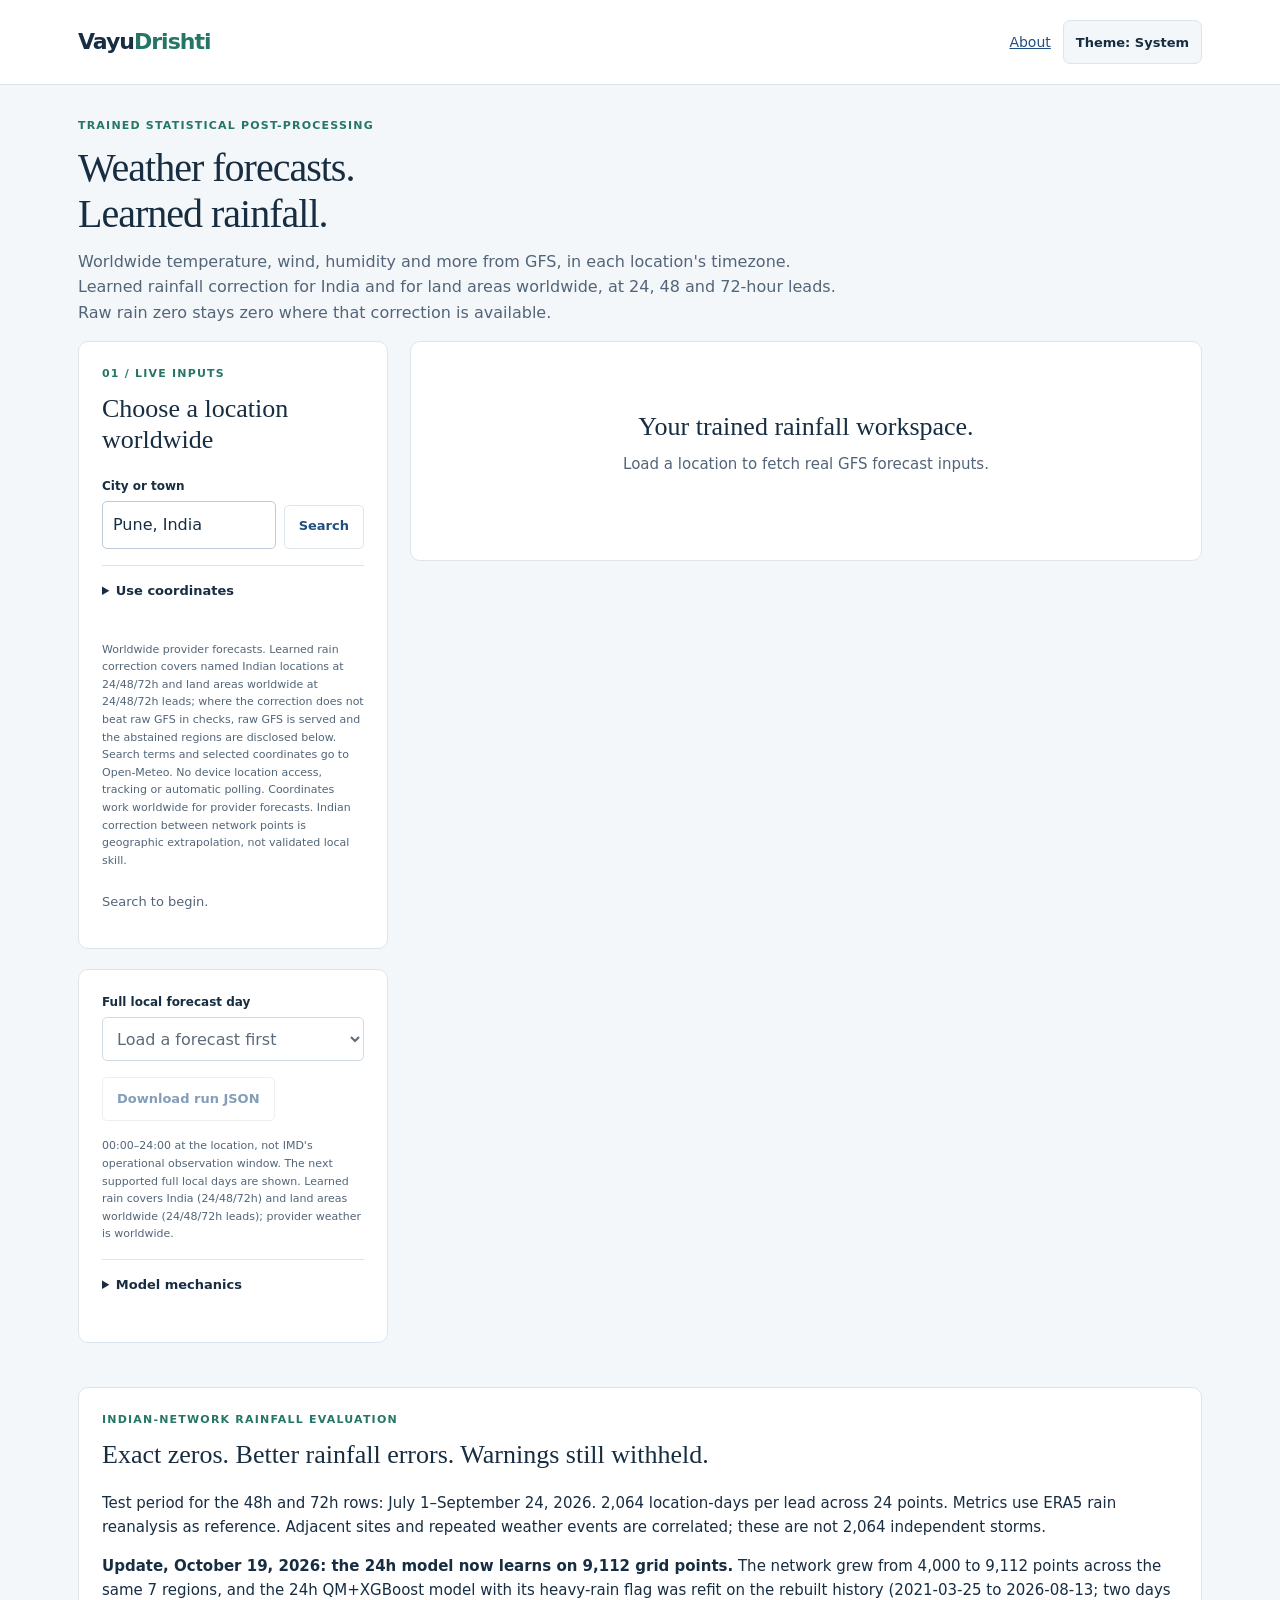
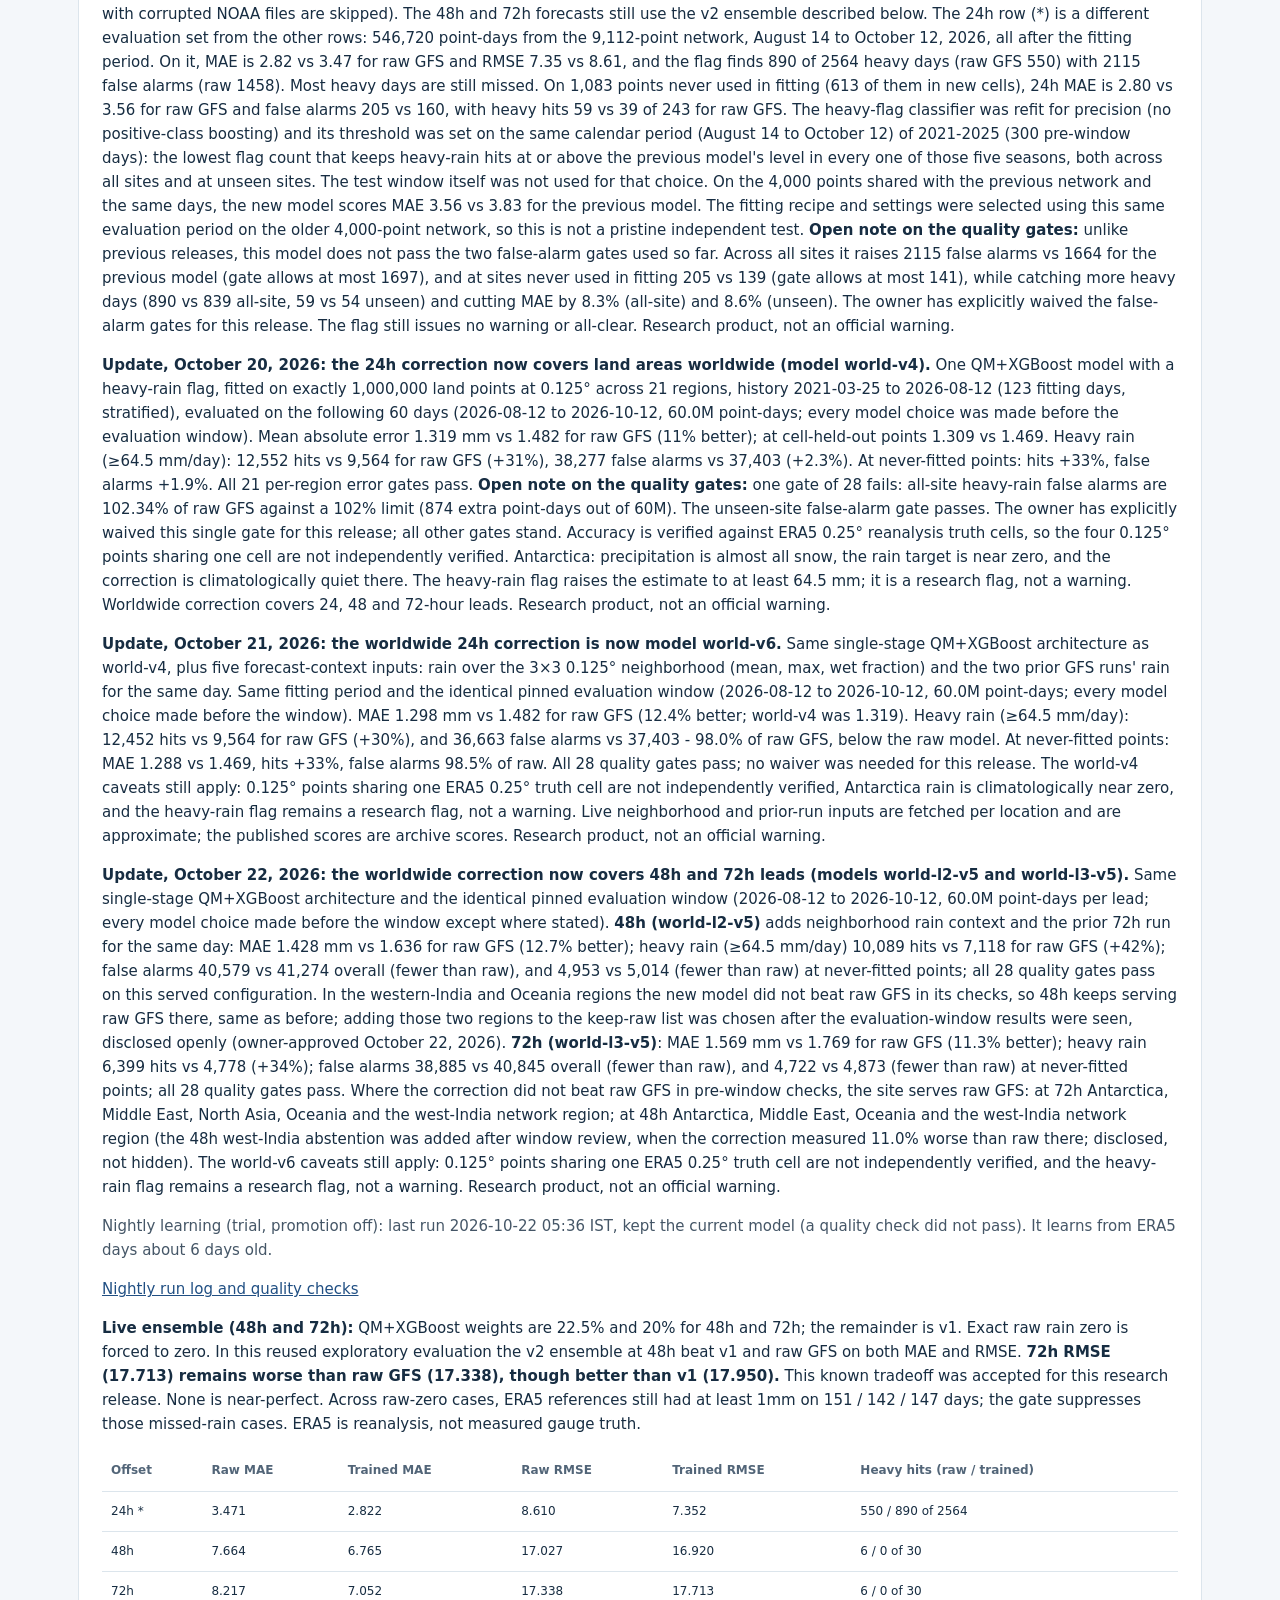
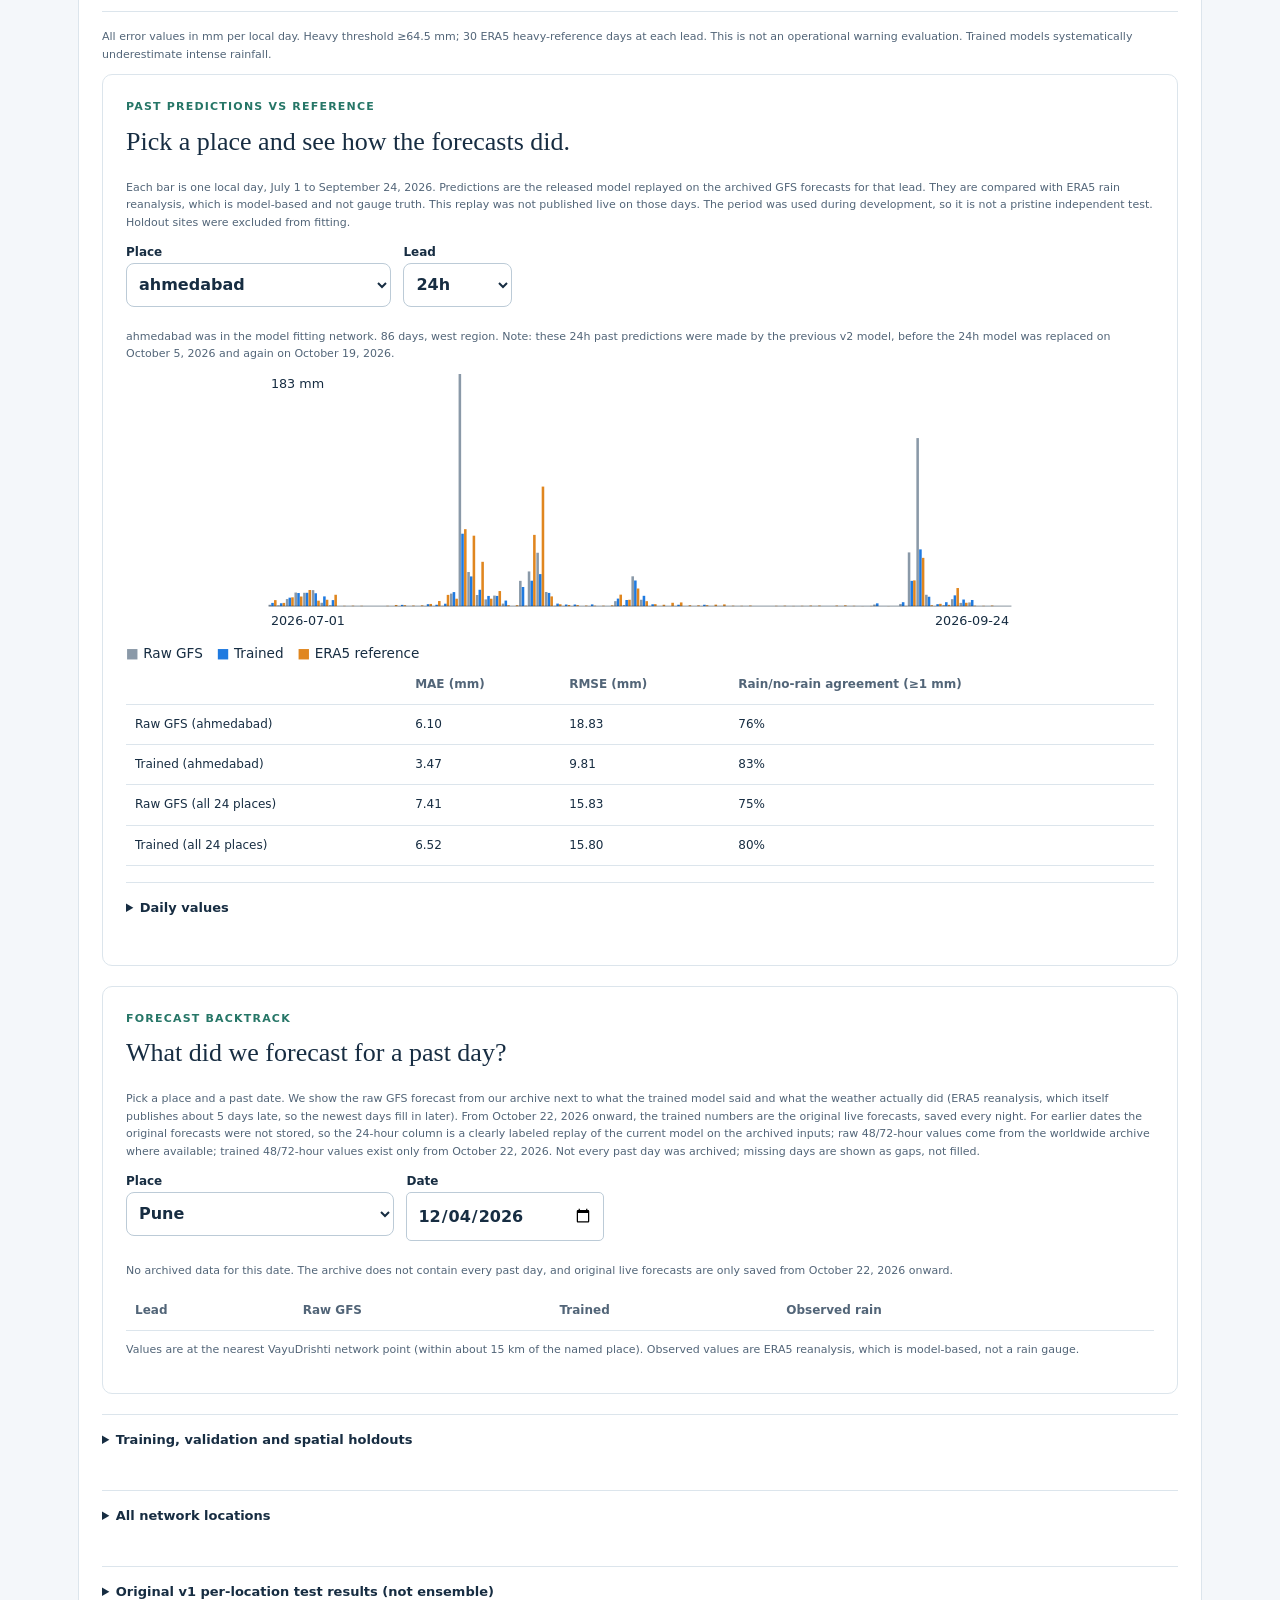
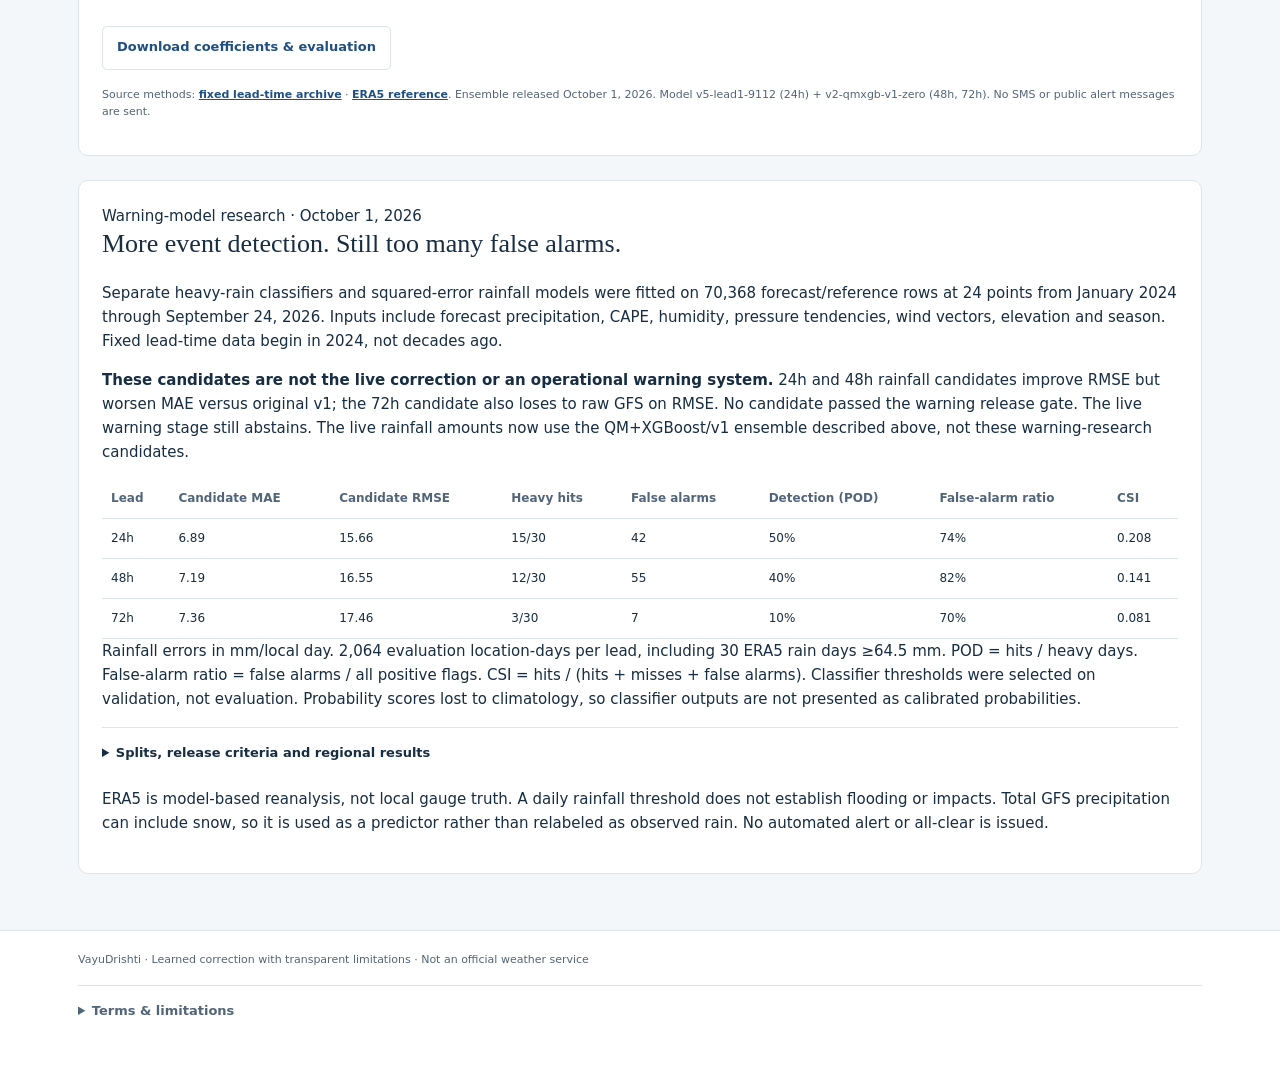
==== commit a47550d3: "app: ERA5 5-day-late note + rest-of-today hourly raw GFS strip" ====
--- a/app/index.html
+++ b/app/index.html
@@ -2,7 +2,7 @@
 :root{--blue:#204f83;--ink:#172d42;--muted:#526578;--rule:#dce5ec;--teal:#267667;--pale:#f3f7fa}*{box-sizing:border-box}body{margin:0;color:var(--ink);background:#f4f7fa;font:15px/1.6 system-ui,sans-serif}a{color:var(--blue)}header{background:white;border-bottom:1px solid var(--rule)}.wrap{max-width:1180px;margin:auto;padding:0 28px}.nav{display:flex;align-items:center;justify-content:space-between;gap:20px;padding:20px 0}.brand{font-size:22px;font-weight:750;letter-spacing:-1px}.brand span{color:var(--teal)}.tag{font-size:11px;background:#eaf3ef;color:var(--teal);padding:5px 9px;border-radius:4px;font-weight:650}main{padding-top:32px!important;padding-bottom:36px!important}h1,h2,h3,p{margin-top:0}h1{font:40px/1.15 Georgia,serif;letter-spacing:-1px;margin-bottom:12px}h2{font:26px/1.2 Georgia,serif}h3{font-size:16px}.muted,small{color:var(--muted)}.lead{max-width:760px;font-size:16px}.notice{padding:14px 18px;background:#fff7e9;border-left:3px solid #a26b16;font-size:13px;margin:20px 0}.layout{display:grid;grid-template-columns:310px minmax(0,1fr);gap:22px;align-items:start}.layout>div,.sidebar,.card{min-width:0}.card{background:white;border:1px solid var(--rule);border-radius:10px;padding:23px;margin-bottom:20px}.label{font-size:11px;color:var(--teal);font-weight:700;letter-spacing:1.2px;text-transform:uppercase;margin-bottom:10px}label{display:block;font-size:12px;font-weight:650;margin-bottom:5px}input,select,button{font:inherit}input,select{width:100%;padding:10px;border:1px solid #bccbd7;border-radius:5px;min-height:44px;color:var(--ink);background:#fff}button{min-height:44px;border-radius:5px;border:1px solid var(--rule);background:white;color:var(--blue);padding:10px 14px;cursor:pointer;font-weight:650;font-size:13px}button.primary{background:var(--blue);border-color:var(--blue);color:white;width:100%;margin-top:10px}button:disabled{opacity:.55;cursor:wait}.row{display:flex;gap:8px;align-items:end}.row>div{flex:1;min-width:0}.field{margin-top:16px}.presets{display:flex;flex-wrap:wrap;gap:7px;margin-top:12px}.presets button{padding:7px 11px;font-size:12px}.status{font-size:13px;padding:12px 0;color:var(--muted)}.status.error{color:#a22734}.metrics{display:grid;grid-template-columns:repeat(3,1fr);gap:14px;margin-bottom:20px}.metric{background:white;border:1px solid var(--rule);border-radius:9px;padding:19px}.metric b{display:block;font-size:30px;line-height:1.3;letter-spacing:-1px;margin:7px 0;color:var(--blue)}.metric span{font-size:12px;color:var(--muted)}.warning{padding:17px;border:1px solid #c9ddda;border-left:4px solid var(--teal);border-radius:6px;background:#f2f8f6;margin-bottom:20px}.warning.caution{background:#fff7e9;border-color:#e2c38e;border-left-color:#a26b16}.warning p{font-size:13px;margin:7px 0 0}.topline{display:flex;justify-content:space-between;gap:16px;align-items:start}.topline h2{margin-bottom:5px}.stamp{font-size:11px}.bars{display:grid;gap:10px}.bar-row{display:grid;grid-template-columns:95px 1fr 52px;align-items:center;gap:12px;font-size:12px}.bar-track{height:17px;background:#edf2f6;border-radius:3px;overflow:hidden}.bar-fill{height:100%;background:#8faac4;min-width:0}.bar-fill.corrected{background:var(--teal)}.chips{display:flex;flex-wrap:wrap;gap:7px}.chips span{background:#f0f5f8;border:1px solid var(--rule);padding:5px 9px;font-size:12px;border-radius:4px}.weights{display:grid;grid-template-columns:repeat(4,1fr);gap:8px;margin:16px 0}.weights>div{padding:12px 8px;background:var(--pale);border-radius:6px;text-align:center;font-size:11px}.weights b{display:block;font-size:20px;color:var(--blue)}.table-wrap{overflow:auto}table{border-collapse:collapse;width:100%;font-size:12px;white-space:nowrap}th,td{text-align:left;padding:10px 9px;border-bottom:1px solid var(--rule)}th{font-weight:650;color:var(--muted)}tr.selected{background:#eef6f3}details{margin-top:16px;padding-top:15px;border-top:1px solid var(--rule)}summary{cursor:pointer;font-weight:650;font-size:13px}details p,details li{font-size:12px;color:var(--muted)}code{font-size:11px;word-break:break-word}.empty{min-height:220px;display:grid;place-content:center;text-align:center;padding:35px}.empty h2{margin-bottom:10px}.disclosure{font-size:11px;line-height:1.6;color:var(--muted);margin-top:16px}.disclosure a{font-weight:600}footer{font-size:11px;color:var(--muted);padding:20px 0;background:white;border-top:1px solid var(--rule)}:focus-visible{outline:3px solid #267667;outline-offset:3px}[hidden]{display:none!important}@media(max-width:900px){.layout{grid-template-columns:minmax(0,1fr)}.sidebar{display:grid;grid-template-columns:1fr 1fr;gap:20px}.sidebar .card{margin-bottom:0}.sidebar{margin-bottom:20px}}@media(max-width:600px){.wrap{padding:0 18px}.sidebar{grid-template-columns:minmax(0,1fr)}.metrics{grid-template-columns:1fr 1fr}.metric:last-child{grid-column:1/-1}.metric b{font-size:26px}.weights{grid-template-columns:1fr 1fr}.topline{flex-direction:column;gap:10px}h1{font-size:34px}.card{padding:18px}.bar-row{grid-template-columns:80px 1fr 46px}.nav a{font-size:12px}.tag{font-size:10px}.brand{font-size:20px}}
  .metrics{grid-template-columns:repeat(2,minmax(0,1fr))}.metric:last-child{grid-column:auto}.evaluation{margin-top:24px}.sidebar{min-width:0}h2{overflow-wrap:anywhere}@media(max-width:600px){.metrics{grid-template-columns:minmax(0,1fr)}} header .top{padding-inline:28px;gap:20px;flex-wrap:wrap}header a{min-width:0}main,aside,.card,.layout,.sidebar{min-width:0}input,select,button{max-width:100%}input,select{font-size:16px}.table-wrap{overflow-x:auto;max-width:100%;overscroll-behavior-x:contain}.table-wrap table{min-width:620px}summary{line-height:1.5}button,summary{min-height:44px}h1,h2,h3,p{overflow-wrap:break-word}@media(min-width:701px) and (max-width:1050px){main{padding-inline:24px}.layout{grid-template-columns:minmax(0,1fr)}.sidebar{display:grid;grid-template-columns:repeat(2,minmax(0,1fr));gap:20px}.metrics{grid-template-columns:repeat(2,minmax(0,1fr))}}@media(max-width:700px){header .top{padding-inline:20px}.sidebar{display:block}main{padding-inline:16px}.metrics{grid-template-columns:minmax(0,1fr)}.card{padding:20px}.row{flex-wrap:wrap}.row input{min-width:0}h1{font-size:clamp(30px,8vw,42px)}}@media(max-width:360px){.row{display:grid;grid-template-columns:minmax(0,1fr)}.row button{width:100%}} header .nav{padding:20px 28px;flex-wrap:wrap} .warning-table-caption{font-size:12px}@media(max-width:700px){header .nav{padding:16px 20px}} 
 :root{color-scheme:light}html[data-theme=dark]{color-scheme:dark;--blue:#8bbcf2;--ink:#e4edf7;--muted:#b0c0d0;--rule:#35485b;--teal:#80cdb9;--pale:#162534}html[data-theme=dark] body{background:#0d1824;color:var(--ink)}html[data-theme=dark] header,html[data-theme=dark] .card,html[data-theme=dark] .panel,html[data-theme=dark] .sources a,html[data-theme=dark] .flow div,html[data-theme=dark] .chips span,html[data-theme=dark] .btn.secondary{background:#162534;color:var(--ink)}html[data-theme=dark] .system{background:linear-gradient(150deg,#182d40,#12202e)}html[data-theme=dark] .flow div:last-child,html[data-theme=dark] .callout{background:#16372f;border-color:#3d7769}html[data-theme=dark] .notice,html[data-theme=dark] .caution,html[data-theme=dark] .warning{background:#342c19;color:#f2dfb0;border-color:#d5ab53}html[data-theme=dark] input,html[data-theme=dark] select,html[data-theme=dark] button{background:#1c3043;color:#e4edf7;border-color:#53687c}html[data-theme=dark] .weights>div,html[data-theme=dark] .bar,html[data-theme=dark] .chip{background:#21384c}html[data-theme=dark] .btn,html[data-theme=dark] button.primary{background:#275b8d;color:#fff}.theme-toggle{font:600 13px system-ui;border:1px solid var(--rule);border-radius:7px;padding:9px 12px;background:var(--pale);color:var(--ink);min-height:44px;cursor:pointer}.quick-links{display:flex;gap:12px;flex-wrap:wrap;align-items:center}.quick-links a{font-size:14px}.theme-note{font-size:12px;color:var(--muted)}:focus-visible{outline:3px solid var(--teal);outline-offset:3px}@media(max-width:500px){.nav{gap:10px}.quick-links{gap:10px}.theme-toggle{padding:8px 10px}}@media(prefers-reduced-motion:reduce){*{scroll-behavior:auto!important}}
-html[data-theme=dark] .metric,html[data-theme=dark] footer{background:#162534;color:var(--ink)}html[data-theme=dark] .bar-track{background:#294257} .weather-days,.weather-grid{display:grid;grid-template-columns:repeat(3,minmax(0,1fr));gap:12px}.weather-day,.weather-value{padding:14px;border:1px solid var(--rule);border-radius:10px;background:var(--pale);min-width:0}.weather-day strong,.weather-value strong{display:block;font-size:20px}.weather-value span,.weather-day span{display:block;font-size:12px;color:var(--muted)}.weather-grid{grid-template-columns:repeat(2,minmax(0,1fr));margin-bottom:18px}[data-theme="dark"] .weather-day,[data-theme="dark"] .weather-value{background:#20364a}.weather details table{min-width:760px}.weather{margin-bottom:20px}@media(max-width:600px){.weather-days{grid-template-columns:1fr}.weather-grid{gap:8px}.weather-day strong,.weather-value strong{font-size:18px}} .livenow{margin-bottom:16px}.livegrid{display:grid;grid-template-columns:repeat(auto-fit,minmax(130px,1fr));gap:10px}.livegrid div{padding:10px;border:1px solid var(--line,#d6dde5);border-radius:10px}.livegrid span{display:block;font-size:.8rem;opacity:.75}.livegrid strong{font-size:1.15rem}.acc-controls{display:flex;gap:12px;flex-wrap:wrap;margin:12px 0}.acc-controls select{padding:8px;border-radius:8px}#accChart svg{width:100%;height:auto;max-height:260px}.acc-legend span{margin-right:14px;font-size:.85rem}.acc-scroll{max-height:320px;overflow:auto}</style></head><body><header><div class="wrap nav"><div class="brand">Vayu<span>Drishti</span></div><div class="quick-links"><a href="../">About</a><button type="button" class="theme-toggle" id="themeToggle">Theme: System</button></div></div></header><main class="wrap"><div class="label">Trained statistical post-processing</div><h1>Weather forecasts.<br>Learned rainfall.</h1><p class="lead muted">Worldwide temperature, wind, humidity and more from GFS, in each location's timezone. Learned rainfall correction for India and for land areas worldwide, at 24, 48 and 72-hour leads. Raw rain zero stays zero where that correction is available.</p><div class="layout"><aside class="sidebar"><div class="card"><div class="label">01 / Live inputs</div><h2>Choose a location worldwide</h2><form id="searchForm"><label for="city">City or town</label><div class="row"><div><input id="city" value="Pune, India" minlength="2" required maxlength="100"></div><button id="searchBtn">Search</button></div></form><div id="locationResults" class="field" hidden><label for="places">Select a match</label><select id="places"></select><button id="loadPlace" class="primary">Load forecast</button></div><details><summary>Use coordinates</summary><form id="coordForm"><div class="row field"><div><label for="lat">Latitude</label><input id="lat" type="number" step="any" min="-90" max="90" required></div><div><label for="lon">Longitude</label><input id="lon" type="number" step="any" min="-180" max="180" required></div></div><button class="primary">Load coordinates</button></form></details><p class="disclosure">Worldwide provider forecasts. Learned rain correction covers named Indian locations at 24/48/72h and land areas worldwide at 24/48/72h leads; where the correction does not beat raw GFS in checks, raw GFS is served and the abstained regions are disclosed below. Search terms and selected coordinates go to Open-Meteo. No device location access, tracking or automatic polling. Coordinates work worldwide for provider forecasts. Indian correction between network points is geographic extrapolation, not validated local skill.</p><div id="status" role="status" class="status" aria-live="polite">Search to begin.</div></div><div class="card"><label for="day">Full local forecast day</label><select id="day" disabled><option>Load a forecast first</option></select><div class="field"><button id="exportRun" disabled>Download run JSON</button></div><p class="disclosure">00:00–24:00 at the location, not IMD's operational observation window. The next supported full local days are shown. Learned rain covers India (24/48/72h) and land areas worldwide (24/48/72h leads); provider weather is worldwide.</p><details><summary>Model mechanics</summary><p>Separate regularized log-linear regressions for 24, 48 and 72-hour offsets. Features: log rainfall, rainfall × regime weights, mean humidity, sea-level pressure, wind, latitude, longitude and month.</p><p>Regime weights remain transparent routing proxies, not learned weather diagnoses: four scores begin at 1, with +3 for dry (rain &lt;1 mm), depression-like (pressure &lt;1005 hPa and wind &gt;15 km/h), orographic proxy (elevation &gt;700 m and humidity &gt;75%) and monsoon-like (humidity &gt;75% and rain ≥1 mm). Scores are normalized. Regression coefficients are learned, not hand-set.</p><p>Output = max(0, exp(features · coefficients) − 1). No probability or calibrated confidence is inferred. The raw GFS forecast remains visible.</p></details></div></aside><div><div id="empty" class="card empty"><h2>Your trained rainfall workspace.</h2><p class="muted">Load a location to fetch real GFS forecast inputs.</p></div><div id="results" hidden><div class="card"><h2 id="placeTitle"></h2><p id="runInfo" class="stamp muted"></p><p id="coverageNote" class="disclosure"></p></div><section class="card livenow" id="liveNow" hidden aria-labelledby="liveTitle"><p class="eyebrow">Right now</p><h2 id="liveTitle">Current conditions</h2><p id="liveStamp" class="disclosure"></p><div id="liveGrid" class="livegrid"></div></section><section class="card livenow" id="newsCard" hidden aria-labelledby="newsTitle"><p class="eyebrow">News search</p><h2 id="newsTitle">Live alerts &amp; news</h2><p class="disclosure">News search results via SerpApi (Google News). These are news articles, not official warnings. For official alerts check IMD or your local authorities.</p><ul id="newsList"></ul></section><section class="card weather" aria-labelledby="weatherTitle"><p class="eyebrow">All-weather / Provider forecasts</p><h2 id="weatherTitle">Beyond rainfall.</h2><p class="disclosure">Uncorrected GFS forecasts. Only the separate rainfall estimate below uses our learned correction. Weather conditions are provider-derived, not an official warning.</p><div id="weatherDays" class="weather-days"></div><h3 id="weatherDayTitle"></h3><div id="weatherGrid" class="weather-grid"></div><h3>Hourly temperature</h3><div id="weatherTrend"></div><details><summary>Hourly weather for selected day</summary><div class="table-wrap"><table><thead><tr><th>Local hour</th><th>Conditions</th><th>Temp / feels °C</th><th>Humidity</th><th>Wind / gust km/h</th><th>Rain mm</th><th>Snow cm</th><th>Cloud</th></tr></thead><tbody id="weatherHours"></tbody></table></div></details><p class="disclosure">Conditions can change within a day. Snow is depth in cm; total precipitation is water equivalent in mm and can include snow. Visibility is a model estimate, not a road-safety measurement. No severe-weather warning or all-clear is generated.</p></section><div class="metrics"><div class="metric"><span>Raw GFS rainfall / local 24h</span><b id="raw"></b><span>Provider forecast, not an observation</span></div><div class="metric"><span>Trained correction / local 24h</span><b id="corrected"></b><span>Learned against ERA5, not validated alerts</span></div></div><div class="warning caution"><strong>Warnings unavailable.</strong><p>The model has not passed heavy-rain detection and false-alarm checks. Rainfall amounts remain available, but this app issues no automated warning or all-clear. Use official forecasts for safety decisions.</p></div><div class="card"><div class="label">02 / Weather routing proxies</div><h2 id="regimeTitle"></h2><div id="inputs" class="chips"></div><div id="weights" class="weights"></div><p class="disclosure">These surface proxies do not identify an actual cyclone, monsoon circulation or terrain-driven rainfall process.</p></div><div class="card"><div class="label">03 / Learned correction</div><h2>Trace the fitted output.</h2><div id="bars" class="bars"></div><p id="formula" class="disclosure"></p><div class="table-wrap"><table><thead><tr><th>Local day</th><th>Lead model</th><th>Raw GFS</th><th>Trained</th><th>Warning gate</th></tr></thead><tbody id="dailyRows"></tbody></table></div></div><div class="card"><div class="label">04 / Uncertainty &amp; warning limits</div><h2>No invented confidence score.</h2><p>Heavy-rain probability: <strong>unavailable</strong>. Original v1 residual bands covered only about 45–47% of held-out values despite aiming at 80%. The new ensemble has no validated uncertainty intervals, so no reliable confidence interval is presented.</p><p id="sourceInfo" class="disclosure"></p><p class="disclosure"><a href="https://open-meteo.com/" target="_blank" rel="noopener noreferrer">Weather data by Open-Meteo.com</a> · <a href="https://open-meteo.com/en/licence" target="_blank" rel="noopener noreferrer">CC BY 4.0</a>. Location data: GeoNames via Open-Meteo. GFS values are modified by this learned correction. Non-commercial educational use; no endorsement.</p></div></div></div></div><section class="evaluation card"><div class="label">Indian-network rainfall evaluation</div><h2>Exact zeros. Better rainfall errors. Warnings still withheld.</h2><p>Test period for the 48h and 72h rows: July 1–September 24, 2026. 2,064 location-days per lead across 24 points. Metrics use ERA5 rain reanalysis as reference. Adjacent sites and repeated weather events are correlated; these are not 2,064 independent storms.</p><div class="table-wrap"><p><strong>Update, October 19, 2026: the 24h model now learns on 9,112 grid points.</strong> The network grew from 4,000 to 9,112 points across the same 7 regions, and the 24h QM+XGBoost model with its heavy-rain flag was refit on the rebuilt history (2021-03-25 to 2026-08-13; two days with corrupted NOAA files are skipped). The 48h and 72h forecasts still use the v2 ensemble described below. The 24h row (*) is a different evaluation set from the other rows: 546,720 point-days from the 9,112-point network, August 14 to October 12, 2026, all after the fitting period. On it, MAE is 2.82 vs 3.47 for raw GFS and RMSE 7.35 vs 8.61, and the flag finds 890 of 2564 heavy days (raw GFS 550) with 2115 false alarms (raw 1458). Most heavy days are still missed. On 1,083 points never used in fitting (613 of them in new cells), 24h MAE is 2.80 vs 3.56 for raw GFS and false alarms 205 vs 160, with heavy hits 59 vs 39 of 243 for raw GFS. The heavy-flag classifier was refit for precision (no positive-class boosting) and its threshold was set on the same calendar period (August 14 to October 12) of 2021-2025 (300 pre-window days): the lowest flag count that keeps heavy-rain hits at or above the previous model's level in every one of those five seasons, both across all sites and at unseen sites. The test window itself was not used for that choice. On the 4,000 points shared with the previous network and the same days, the new model scores MAE 3.56 vs 3.83 for the previous model. The fitting recipe and settings were selected using this same evaluation period on the older 4,000-point network, so this is not a pristine independent test. <strong>Open note on the quality gates:</strong> unlike previous releases, this model does not pass the two false-alarm gates used so far. Across all sites it raises 2115 false alarms vs 1664 for the previous model (gate allows at most 1697), and at sites never used in fitting 205 vs 139 (gate allows at most 141), while catching more heavy days (890 vs 839 all-site, 59 vs 54 unseen) and cutting MAE by 8.3% (all-site) and 8.6% (unseen). The owner has explicitly waived the false-alarm gates for this release. The flag still issues no warning or all-clear. Research product, not an official warning.</p><p><strong>Update, October 20, 2026: the 24h correction now covers land areas worldwide (model world-v4).</strong> One QM+XGBoost model with a heavy-rain flag, fitted on exactly 1,000,000 land points at 0.125&deg; across 21 regions, history 2021-03-25 to 2026-08-12 (123 fitting days, stratified), evaluated on the following 60 days (2026-08-12 to 2026-10-12, 60.0M point-days; every model choice was made before the evaluation window). Mean absolute error 1.319 mm vs 1.482 for raw GFS (11% better); at cell-held-out points 1.309 vs 1.469. Heavy rain (&ge;64.5 mm/day): 12,552 hits vs 9,564 for raw GFS (+31%), 38,277 false alarms vs 37,403 (+2.3%). At never-fitted points: hits +33%, false alarms +1.9%. All 21 per-region error gates pass. <strong>Open note on the quality gates:</strong> one gate of 28 fails: all-site heavy-rain false alarms are 102.34% of raw GFS against a 102% limit (874 extra point-days out of 60M). The unseen-site false-alarm gate passes. The owner has explicitly waived this single gate for this release; all other gates stand. Accuracy is verified against ERA5 0.25&deg; reanalysis truth cells, so the four 0.125&deg; points sharing one cell are not independently verified. Antarctica: precipitation is almost all snow, the rain target is near zero, and the correction is climatologically quiet there. The heavy-rain flag raises the estimate to at least 64.5 mm; it is a research flag, not a warning. Worldwide correction covers 24, 48 and 72-hour leads. Research product, not an official warning.</p><p><strong>Update, October 21, 2026: the worldwide 24h correction is now model world-v6.</strong> Same single-stage QM+XGBoost architecture as world-v4, plus five forecast-context inputs: rain over the 3&times;3 0.125&deg; neighborhood (mean, max, wet fraction) and the two prior GFS runs&#39; rain for the same day. Same fitting period and the identical pinned evaluation window (2026-08-12 to 2026-10-12, 60.0M point-days; every model choice made before the window). MAE 1.298 mm vs 1.482 for raw GFS (12.4% better; world-v4 was 1.319). Heavy rain (&ge;64.5 mm/day): 12,452 hits vs 9,564 for raw GFS (+30%), and 36,663 false alarms vs 37,403 - 98.0% of raw GFS, below the raw model. At never-fitted points: MAE 1.288 vs 1.469, hits +33%, false alarms 98.5% of raw. All 28 quality gates pass; no waiver was needed for this release. The world-v4 caveats still apply: 0.125&deg; points sharing one ERA5 0.25&deg; truth cell are not independently verified, Antarctica rain is climatologically near zero, and the heavy-rain flag remains a research flag, not a warning. Live neighborhood and prior-run inputs are fetched per location and are approximate; the published scores are archive scores. Research product, not an official warning.</p><p><strong>Update, October 22, 2026: the worldwide correction now covers 48h and 72h leads (models world-l2-v5 and world-l3-v5).</strong> Same single-stage QM+XGBoost architecture and the identical pinned evaluation window (2026-08-12 to 2026-10-12, 60.0M point-days per lead; every model choice made before the window except where stated). <strong>48h (world-l2-v5)</strong> adds neighborhood rain context and the prior 72h run for the same day: MAE 1.428 mm vs 1.636 for raw GFS (12.7% better); heavy rain (&ge;64.5 mm/day) 10,089 hits vs 7,118 for raw GFS (+42%); false alarms 40,579 vs 41,274 overall (fewer than raw), and 4,953 vs 5,014 (fewer than raw) at never-fitted points; all 28 quality gates pass on this served configuration. In the western-India and Oceania regions the new model did not beat raw GFS in its checks, so 48h keeps serving raw GFS there, same as before; adding those two regions to the keep-raw list was chosen after the evaluation-window results were seen, disclosed openly (owner-approved October 22, 2026). <strong>72h (world-l3-v5)</strong>: MAE 1.569 mm vs 1.769 for raw GFS (11.3% better); heavy rain 6,399 hits vs 4,778 (+34%); false alarms 38,885 vs 40,845 overall (fewer than raw), and 4,722 vs 4,873 (fewer than raw) at never-fitted points; all 28 quality gates pass. Where the correction did not beat raw GFS in pre-window checks, the site serves raw GFS: at 72h Antarctica, Middle East, North Asia, Oceania and the west-India network region; at 48h Antarctica, Middle East, Oceania and the west-India network region (the 48h west-India abstention was added after window review, when the correction measured 11.0% worse than raw there; disclosed, not hidden). The world-v6 caveats still apply: 0.125&deg; points sharing one ERA5 0.25&deg; truth cell are not independently verified, and the heavy-rain flag remains a research flag, not a warning. Research product, not an official warning.</p><p id="nightlyLine" class="note" style="opacity:.8"></p><p><a href="../nightly/">Nightly run log and quality checks</a></p><p><strong>Live ensemble (48h and 72h):</strong> QM+XGBoost weights are 22.5% and 20% for 48h and 72h; the remainder is v1. Exact raw rain zero is forced to zero. In this reused exploratory evaluation the v2 ensemble at 48h beat v1 and raw GFS on both MAE and RMSE. <strong>72h RMSE (17.713) remains worse than raw GFS (17.338), though better than v1 (17.950).</strong> This known tradeoff was accepted for this research release. None is near-perfect. Across raw-zero cases, ERA5 references still had at least 1mm on 151 / 142 / 147 days; the gate suppresses those missed-rain cases. ERA5 is reanalysis, not measured gauge truth.</p><table><thead><tr><th>Offset</th><th>Raw MAE</th><th>Trained MAE</th><th>Raw RMSE</th><th>Trained RMSE</th><th>Heavy hits (raw / trained)</th></tr></thead><tbody id="metricsTable"></tbody></table></div><p class="disclosure">All error values in mm per local day. Heavy threshold ≥64.5 mm; 30 ERA5 heavy-reference days at each lead. This is not an operational warning evaluation. Trained models systematically underestimate intense rainfall.</p><section class="card" id="accuracy" aria-labelledby="accTitle"><div class="label">Past predictions vs reference</div><h2 id="accTitle">Pick a place and see how the forecasts did.</h2><p class="disclosure">Each bar is one local day, July 1 to September 24, 2026. Predictions are the released model replayed on the archived GFS forecasts for that lead. They are compared with ERA5 rain reanalysis, which is model-based and not gauge truth. This replay was not published live on those days. The period was used during development, so it is not a pristine independent test. Holdout sites were excluded from fitting.</p><div class="acc-controls"><label>Place <select id="accSite"></select></label><label>Lead <select id="accLead"><option value="1">24h</option><option value="2">48h</option><option value="3">72h</option></select></label></div><p id="accNote" class="disclosure"></p><div id="accChart"></div><div class="acc-legend"><span><b style="color:#8a99a8">&#9632;</b> Raw GFS</span><span><b style="color:#1f7ae0">&#9632;</b> Trained</span><span><b style="color:#e0861f">&#9632;</b> ERA5 reference</span></div><div class="table-wrap"><table><thead><tr><th></th><th>MAE (mm)</th><th>RMSE (mm)</th><th>Rain/no-rain agreement (&ge;1 mm)</th></tr></thead><tbody id="accStats"></tbody></table></div><details><summary>Daily values</summary><div class="acc-scroll table-wrap"><table><thead><tr><th>Date</th><th>Raw GFS</th><th>Trained</th><th>ERA5</th></tr></thead><tbody id="accDays"></tbody></table></div></details></section><section class="card" id="pastfc" aria-labelledby="pfTitle"><div class="label">Forecast backtrack</div><h2 id="pfTitle">What did we forecast for a past day?</h2><p class="disclosure">Pick a place and a past date. We show the raw GFS forecast from our archive next to what the trained model said and what the weather actually did (ERA5 reanalysis, published with a lag of several days). From October 22, 2026 onward, the trained numbers are the original live forecasts, saved every night. For earlier dates the original forecasts were not stored, so the 24-hour column is a clearly labeled replay of the current model on the archived inputs; raw 48/72-hour values come from the worldwide archive where available; trained 48/72-hour values exist only from October 22, 2026. Not every past day was archived; missing days are shown as gaps, not filled.</p><div class="acc-controls"><label>Place <select id="pfSite"></select></label><label>Date <input type="date" id="pfDate" min="2021-03-25"></label></div><p id="pfNote" class="disclosure"></p><div class="table-wrap"><table><thead><tr><th>Lead</th><th>Raw GFS</th><th>Trained</th><th>Observed rain</th></tr></thead><tbody id="pfRows"></tbody></table></div><p id="pfTemp" class="muted" style="margin:8px 0 0"></p><p id="pfVerdict" style="font-weight:600;margin:10px 0 0"></p><p class="disclosure" style="margin-top:10px">Values are at the nearest VayuDrishti network point (within about 15 km of the named place). Observed values are ERA5 reanalysis, which is model-based, not a rain gauge.</p></section>
+html[data-theme=dark] .metric,html[data-theme=dark] footer{background:#162534;color:var(--ink)}html[data-theme=dark] .bar-track{background:#294257} .weather-days,.weather-grid{display:grid;grid-template-columns:repeat(3,minmax(0,1fr));gap:12px}.weather-day,.weather-value{padding:14px;border:1px solid var(--rule);border-radius:10px;background:var(--pale);min-width:0}.weather-day strong,.weather-value strong{display:block;font-size:20px}.weather-value span,.weather-day span{display:block;font-size:12px;color:var(--muted)}.weather-grid{grid-template-columns:repeat(2,minmax(0,1fr));margin-bottom:18px}[data-theme="dark"] .weather-day,[data-theme="dark"] .weather-value{background:#20364a}.weather details table{min-width:760px}.weather{margin-bottom:20px}@media(max-width:600px){.weather-days{grid-template-columns:1fr}.weather-grid{gap:8px}.weather-day strong,.weather-value strong{font-size:18px}} .livenow{margin-bottom:16px}.livegrid{display:grid;grid-template-columns:repeat(auto-fit,minmax(130px,1fr));gap:10px}.livegrid div{padding:10px;border:1px solid var(--line,#d6dde5);border-radius:10px}.livegrid span{display:block;font-size:.8rem;opacity:.75}.livegrid strong{font-size:1.15rem}.acc-controls{display:flex;gap:12px;flex-wrap:wrap;margin:12px 0}.acc-controls select{padding:8px;border-radius:8px}#accChart svg{width:100%;height:auto;max-height:260px}.acc-legend span{margin-right:14px;font-size:.85rem}.acc-scroll{max-height:320px;overflow:auto}</style></head><body><header><div class="wrap nav"><div class="brand">Vayu<span>Drishti</span></div><div class="quick-links"><a href="../">About</a><button type="button" class="theme-toggle" id="themeToggle">Theme: System</button></div></div></header><main class="wrap"><div class="label">Trained statistical post-processing</div><h1>Weather forecasts.<br>Learned rainfall.</h1><p class="lead muted">Worldwide temperature, wind, humidity and more from GFS, in each location's timezone. Learned rainfall correction for India and for land areas worldwide, at 24, 48 and 72-hour leads. Raw rain zero stays zero where that correction is available.</p><div class="layout"><aside class="sidebar"><div class="card"><div class="label">01 / Live inputs</div><h2>Choose a location worldwide</h2><form id="searchForm"><label for="city">City or town</label><div class="row"><div><input id="city" value="Pune, India" minlength="2" required maxlength="100"></div><button id="searchBtn">Search</button></div></form><div id="locationResults" class="field" hidden><label for="places">Select a match</label><select id="places"></select><button id="loadPlace" class="primary">Load forecast</button></div><details><summary>Use coordinates</summary><form id="coordForm"><div class="row field"><div><label for="lat">Latitude</label><input id="lat" type="number" step="any" min="-90" max="90" required></div><div><label for="lon">Longitude</label><input id="lon" type="number" step="any" min="-180" max="180" required></div></div><button class="primary">Load coordinates</button></form></details><p class="disclosure">Worldwide provider forecasts. Learned rain correction covers named Indian locations at 24/48/72h and land areas worldwide at 24/48/72h leads; where the correction does not beat raw GFS in checks, raw GFS is served and the abstained regions are disclosed below. Search terms and selected coordinates go to Open-Meteo. No device location access, tracking or automatic polling. Coordinates work worldwide for provider forecasts. Indian correction between network points is geographic extrapolation, not validated local skill.</p><div id="status" role="status" class="status" aria-live="polite">Search to begin.</div></div><div class="card"><label for="day">Full local forecast day</label><select id="day" disabled><option>Load a forecast first</option></select><div class="field"><button id="exportRun" disabled>Download run JSON</button></div><p class="disclosure">00:00–24:00 at the location, not IMD's operational observation window. The next supported full local days are shown. Learned rain covers India (24/48/72h) and land areas worldwide (24/48/72h leads); provider weather is worldwide.</p><details><summary>Model mechanics</summary><p>Separate regularized log-linear regressions for 24, 48 and 72-hour offsets. Features: log rainfall, rainfall × regime weights, mean humidity, sea-level pressure, wind, latitude, longitude and month.</p><p>Regime weights remain transparent routing proxies, not learned weather diagnoses: four scores begin at 1, with +3 for dry (rain &lt;1 mm), depression-like (pressure &lt;1005 hPa and wind &gt;15 km/h), orographic proxy (elevation &gt;700 m and humidity &gt;75%) and monsoon-like (humidity &gt;75% and rain ≥1 mm). Scores are normalized. Regression coefficients are learned, not hand-set.</p><p>Output = max(0, exp(features · coefficients) − 1). No probability or calibrated confidence is inferred. The raw GFS forecast remains visible.</p></details></div></aside><div><div id="empty" class="card empty"><h2>Your trained rainfall workspace.</h2><p class="muted">Load a location to fetch real GFS forecast inputs.</p></div><div id="results" hidden><div class="card"><h2 id="placeTitle"></h2><p id="runInfo" class="stamp muted"></p><p id="coverageNote" class="disclosure"></p></div><section class="card livenow" id="liveNow" hidden aria-labelledby="liveTitle"><p class="eyebrow">Right now</p><h2 id="liveTitle">Current conditions</h2><p id="liveStamp" class="disclosure"></p><div id="liveGrid" class="livegrid"></div></section><section class="card livenow" id="restToday" hidden aria-labelledby="restTitle"><p class="eyebrow">Rest of today</p><h2 id="restTitle">Hourly rain for the rest of today</h2><p id="restStamp" class="disclosure"></p><div class="table-wrap"><table><thead><tr><th>Local hour</th><th>Rain mm (raw GFS)</th><th>Temp &deg;C</th></tr></thead><tbody id="restRows"></tbody></table></div><p class="disclosure" style="margin-top:8px">Uncorrected GFS provider forecast, hour by hour for the rest of today. The learned correction works at full-day scale only, so no trained value is shown here. Earlier hours of today are omitted. This is a forecast, not an observation, and not an official warning.</p></section><section class="card livenow" id="newsCard" hidden aria-labelledby="newsTitle"><p class="eyebrow">News search</p><h2 id="newsTitle">Live alerts &amp; news</h2><p class="disclosure">News search results via SerpApi (Google News). These are news articles, not official warnings. For official alerts check IMD or your local authorities.</p><ul id="newsList"></ul></section><section class="card weather" aria-labelledby="weatherTitle"><p class="eyebrow">All-weather / Provider forecasts</p><h2 id="weatherTitle">Beyond rainfall.</h2><p class="disclosure">Uncorrected GFS forecasts. Only the separate rainfall estimate below uses our learned correction. Weather conditions are provider-derived, not an official warning.</p><div id="weatherDays" class="weather-days"></div><h3 id="weatherDayTitle"></h3><div id="weatherGrid" class="weather-grid"></div><h3>Hourly temperature</h3><div id="weatherTrend"></div><details><summary>Hourly weather for selected day</summary><div class="table-wrap"><table><thead><tr><th>Local hour</th><th>Conditions</th><th>Temp / feels °C</th><th>Humidity</th><th>Wind / gust km/h</th><th>Rain mm</th><th>Snow cm</th><th>Cloud</th></tr></thead><tbody id="weatherHours"></tbody></table></div></details><p class="disclosure">Conditions can change within a day. Snow is depth in cm; total precipitation is water equivalent in mm and can include snow. Visibility is a model estimate, not a road-safety measurement. No severe-weather warning or all-clear is generated.</p></section><div class="metrics"><div class="metric"><span>Raw GFS rainfall / local 24h</span><b id="raw"></b><span>Provider forecast, not an observation</span></div><div class="metric"><span>Trained correction / local 24h</span><b id="corrected"></b><span>Learned against ERA5, not validated alerts</span></div></div><div class="warning caution"><strong>Warnings unavailable.</strong><p>The model has not passed heavy-rain detection and false-alarm checks. Rainfall amounts remain available, but this app issues no automated warning or all-clear. Use official forecasts for safety decisions.</p></div><div class="card"><div class="label">02 / Weather routing proxies</div><h2 id="regimeTitle"></h2><div id="inputs" class="chips"></div><div id="weights" class="weights"></div><p class="disclosure">These surface proxies do not identify an actual cyclone, monsoon circulation or terrain-driven rainfall process.</p></div><div class="card"><div class="label">03 / Learned correction</div><h2>Trace the fitted output.</h2><div id="bars" class="bars"></div><p id="formula" class="disclosure"></p><div class="table-wrap"><table><thead><tr><th>Local day</th><th>Lead model</th><th>Raw GFS</th><th>Trained</th><th>Warning gate</th></tr></thead><tbody id="dailyRows"></tbody></table></div></div><div class="card"><div class="label">04 / Uncertainty &amp; warning limits</div><h2>No invented confidence score.</h2><p>Heavy-rain probability: <strong>unavailable</strong>. Original v1 residual bands covered only about 45–47% of held-out values despite aiming at 80%. The new ensemble has no validated uncertainty intervals, so no reliable confidence interval is presented.</p><p id="sourceInfo" class="disclosure"></p><p class="disclosure"><a href="https://open-meteo.com/" target="_blank" rel="noopener noreferrer">Weather data by Open-Meteo.com</a> · <a href="https://open-meteo.com/en/licence" target="_blank" rel="noopener noreferrer">CC BY 4.0</a>. Location data: GeoNames via Open-Meteo. GFS values are modified by this learned correction. Non-commercial educational use; no endorsement.</p></div></div></div></div><section class="evaluation card"><div class="label">Indian-network rainfall evaluation</div><h2>Exact zeros. Better rainfall errors. Warnings still withheld.</h2><p>Test period for the 48h and 72h rows: July 1–September 24, 2026. 2,064 location-days per lead across 24 points. Metrics use ERA5 rain reanalysis as reference. Adjacent sites and repeated weather events are correlated; these are not 2,064 independent storms.</p><div class="table-wrap"><p><strong>Update, October 19, 2026: the 24h model now learns on 9,112 grid points.</strong> The network grew from 4,000 to 9,112 points across the same 7 regions, and the 24h QM+XGBoost model with its heavy-rain flag was refit on the rebuilt history (2021-03-25 to 2026-08-13; two days with corrupted NOAA files are skipped). The 48h and 72h forecasts still use the v2 ensemble described below. The 24h row (*) is a different evaluation set from the other rows: 546,720 point-days from the 9,112-point network, August 14 to October 12, 2026, all after the fitting period. On it, MAE is 2.82 vs 3.47 for raw GFS and RMSE 7.35 vs 8.61, and the flag finds 890 of 2564 heavy days (raw GFS 550) with 2115 false alarms (raw 1458). Most heavy days are still missed. On 1,083 points never used in fitting (613 of them in new cells), 24h MAE is 2.80 vs 3.56 for raw GFS and false alarms 205 vs 160, with heavy hits 59 vs 39 of 243 for raw GFS. The heavy-flag classifier was refit for precision (no positive-class boosting) and its threshold was set on the same calendar period (August 14 to October 12) of 2021-2025 (300 pre-window days): the lowest flag count that keeps heavy-rain hits at or above the previous model's level in every one of those five seasons, both across all sites and at unseen sites. The test window itself was not used for that choice. On the 4,000 points shared with the previous network and the same days, the new model scores MAE 3.56 vs 3.83 for the previous model. The fitting recipe and settings were selected using this same evaluation period on the older 4,000-point network, so this is not a pristine independent test. <strong>Open note on the quality gates:</strong> unlike previous releases, this model does not pass the two false-alarm gates used so far. Across all sites it raises 2115 false alarms vs 1664 for the previous model (gate allows at most 1697), and at sites never used in fitting 205 vs 139 (gate allows at most 141), while catching more heavy days (890 vs 839 all-site, 59 vs 54 unseen) and cutting MAE by 8.3% (all-site) and 8.6% (unseen). The owner has explicitly waived the false-alarm gates for this release. The flag still issues no warning or all-clear. Research product, not an official warning.</p><p><strong>Update, October 20, 2026: the 24h correction now covers land areas worldwide (model world-v4).</strong> One QM+XGBoost model with a heavy-rain flag, fitted on exactly 1,000,000 land points at 0.125&deg; across 21 regions, history 2021-03-25 to 2026-08-12 (123 fitting days, stratified), evaluated on the following 60 days (2026-08-12 to 2026-10-12, 60.0M point-days; every model choice was made before the evaluation window). Mean absolute error 1.319 mm vs 1.482 for raw GFS (11% better); at cell-held-out points 1.309 vs 1.469. Heavy rain (&ge;64.5 mm/day): 12,552 hits vs 9,564 for raw GFS (+31%), 38,277 false alarms vs 37,403 (+2.3%). At never-fitted points: hits +33%, false alarms +1.9%. All 21 per-region error gates pass. <strong>Open note on the quality gates:</strong> one gate of 28 fails: all-site heavy-rain false alarms are 102.34% of raw GFS against a 102% limit (874 extra point-days out of 60M). The unseen-site false-alarm gate passes. The owner has explicitly waived this single gate for this release; all other gates stand. Accuracy is verified against ERA5 0.25&deg; reanalysis truth cells, so the four 0.125&deg; points sharing one cell are not independently verified. Antarctica: precipitation is almost all snow, the rain target is near zero, and the correction is climatologically quiet there. The heavy-rain flag raises the estimate to at least 64.5 mm; it is a research flag, not a warning. Worldwide correction covers 24, 48 and 72-hour leads. Research product, not an official warning.</p><p><strong>Update, October 21, 2026: the worldwide 24h correction is now model world-v6.</strong> Same single-stage QM+XGBoost architecture as world-v4, plus five forecast-context inputs: rain over the 3&times;3 0.125&deg; neighborhood (mean, max, wet fraction) and the two prior GFS runs&#39; rain for the same day. Same fitting period and the identical pinned evaluation window (2026-08-12 to 2026-10-12, 60.0M point-days; every model choice made before the window). MAE 1.298 mm vs 1.482 for raw GFS (12.4% better; world-v4 was 1.319). Heavy rain (&ge;64.5 mm/day): 12,452 hits vs 9,564 for raw GFS (+30%), and 36,663 false alarms vs 37,403 - 98.0% of raw GFS, below the raw model. At never-fitted points: MAE 1.288 vs 1.469, hits +33%, false alarms 98.5% of raw. All 28 quality gates pass; no waiver was needed for this release. The world-v4 caveats still apply: 0.125&deg; points sharing one ERA5 0.25&deg; truth cell are not independently verified, Antarctica rain is climatologically near zero, and the heavy-rain flag remains a research flag, not a warning. Live neighborhood and prior-run inputs are fetched per location and are approximate; the published scores are archive scores. Research product, not an official warning.</p><p><strong>Update, October 22, 2026: the worldwide correction now covers 48h and 72h leads (models world-l2-v5 and world-l3-v5).</strong> Same single-stage QM+XGBoost architecture and the identical pinned evaluation window (2026-08-12 to 2026-10-12, 60.0M point-days per lead; every model choice made before the window except where stated). <strong>48h (world-l2-v5)</strong> adds neighborhood rain context and the prior 72h run for the same day: MAE 1.428 mm vs 1.636 for raw GFS (12.7% better); heavy rain (&ge;64.5 mm/day) 10,089 hits vs 7,118 for raw GFS (+42%); false alarms 40,579 vs 41,274 overall (fewer than raw), and 4,953 vs 5,014 (fewer than raw) at never-fitted points; all 28 quality gates pass on this served configuration. In the western-India and Oceania regions the new model did not beat raw GFS in its checks, so 48h keeps serving raw GFS there, same as before; adding those two regions to the keep-raw list was chosen after the evaluation-window results were seen, disclosed openly (owner-approved October 22, 2026). <strong>72h (world-l3-v5)</strong>: MAE 1.569 mm vs 1.769 for raw GFS (11.3% better); heavy rain 6,399 hits vs 4,778 (+34%); false alarms 38,885 vs 40,845 overall (fewer than raw), and 4,722 vs 4,873 (fewer than raw) at never-fitted points; all 28 quality gates pass. Where the correction did not beat raw GFS in pre-window checks, the site serves raw GFS: at 72h Antarctica, Middle East, North Asia, Oceania and the west-India network region; at 48h Antarctica, Middle East, Oceania and the west-India network region (the 48h west-India abstention was added after window review, when the correction measured 11.0% worse than raw there; disclosed, not hidden). The world-v6 caveats still apply: 0.125&deg; points sharing one ERA5 0.25&deg; truth cell are not independently verified, and the heavy-rain flag remains a research flag, not a warning. Research product, not an official warning.</p><p id="nightlyLine" class="note" style="opacity:.8"></p><p><a href="../nightly/">Nightly run log and quality checks</a></p><p><strong>Live ensemble (48h and 72h):</strong> QM+XGBoost weights are 22.5% and 20% for 48h and 72h; the remainder is v1. Exact raw rain zero is forced to zero. In this reused exploratory evaluation the v2 ensemble at 48h beat v1 and raw GFS on both MAE and RMSE. <strong>72h RMSE (17.713) remains worse than raw GFS (17.338), though better than v1 (17.950).</strong> This known tradeoff was accepted for this research release. None is near-perfect. Across raw-zero cases, ERA5 references still had at least 1mm on 151 / 142 / 147 days; the gate suppresses those missed-rain cases. ERA5 is reanalysis, not measured gauge truth.</p><table><thead><tr><th>Offset</th><th>Raw MAE</th><th>Trained MAE</th><th>Raw RMSE</th><th>Trained RMSE</th><th>Heavy hits (raw / trained)</th></tr></thead><tbody id="metricsTable"></tbody></table></div><p class="disclosure">All error values in mm per local day. Heavy threshold ≥64.5 mm; 30 ERA5 heavy-reference days at each lead. This is not an operational warning evaluation. Trained models systematically underestimate intense rainfall.</p><section class="card" id="accuracy" aria-labelledby="accTitle"><div class="label">Past predictions vs reference</div><h2 id="accTitle">Pick a place and see how the forecasts did.</h2><p class="disclosure">Each bar is one local day, July 1 to September 24, 2026. Predictions are the released model replayed on the archived GFS forecasts for that lead. They are compared with ERA5 rain reanalysis, which is model-based and not gauge truth. This replay was not published live on those days. The period was used during development, so it is not a pristine independent test. Holdout sites were excluded from fitting.</p><div class="acc-controls"><label>Place <select id="accSite"></select></label><label>Lead <select id="accLead"><option value="1">24h</option><option value="2">48h</option><option value="3">72h</option></select></label></div><p id="accNote" class="disclosure"></p><div id="accChart"></div><div class="acc-legend"><span><b style="color:#8a99a8">&#9632;</b> Raw GFS</span><span><b style="color:#1f7ae0">&#9632;</b> Trained</span><span><b style="color:#e0861f">&#9632;</b> ERA5 reference</span></div><div class="table-wrap"><table><thead><tr><th></th><th>MAE (mm)</th><th>RMSE (mm)</th><th>Rain/no-rain agreement (&ge;1 mm)</th></tr></thead><tbody id="accStats"></tbody></table></div><details><summary>Daily values</summary><div class="acc-scroll table-wrap"><table><thead><tr><th>Date</th><th>Raw GFS</th><th>Trained</th><th>ERA5</th></tr></thead><tbody id="accDays"></tbody></table></div></details></section><section class="card" id="pastfc" aria-labelledby="pfTitle"><div class="label">Forecast backtrack</div><h2 id="pfTitle">What did we forecast for a past day?</h2><p class="disclosure">Pick a place and a past date. We show the raw GFS forecast from our archive next to what the trained model said and what the weather actually did (ERA5 reanalysis, which itself publishes about 5 days late, so the newest days fill in later). From October 22, 2026 onward, the trained numbers are the original live forecasts, saved every night. For earlier dates the original forecasts were not stored, so the 24-hour column is a clearly labeled replay of the current model on the archived inputs; raw 48/72-hour values come from the worldwide archive where available; trained 48/72-hour values exist only from October 22, 2026. Not every past day was archived; missing days are shown as gaps, not filled.</p><div class="acc-controls"><label>Place <select id="pfSite"></select></label><label>Date <input type="date" id="pfDate" min="2021-03-25"></label></div><p id="pfNote" class="disclosure"></p><div class="table-wrap"><table><thead><tr><th>Lead</th><th>Raw GFS</th><th>Trained</th><th>Observed rain</th></tr></thead><tbody id="pfRows"></tbody></table></div><p id="pfTemp" class="muted" style="margin:8px 0 0"></p><p id="pfVerdict" style="font-weight:600;margin:10px 0 0"></p><p class="disclosure" style="margin-top:10px">Values are at the nearest VayuDrishti network point (within about 15 km of the named place). Observed values are ERA5 reanalysis, which is model-based, not a rain gauge.</p></section>
 <details><summary>Training, validation and spatial holdouts</summary><p>Fit: January 1–August 31, 2025, 4,374 rows per lead from 18 locations. Original v1 validation: September 2025 plus January–June 2026. Ensemble validation: September 2025–June 2026, 3,798 / 3,798 / 3,762 rows for 24 / 48 / 72h, selecting frozen QM+XGBoost/v1 blend weights. QM and XGBoost were fitted only on training rows. Test: July–September 2026, excluded from coefficient fitting and regularization selection. This is an exploratory development evaluation: aggregate test metrics were inspected during development, so it is not a pristine independent benchmark. Six sites were excluded from fitting and validation to test geographic transfer: Shimla, Jodhpur, Raipur, Shillong, Bengaluru and Port Blair.</p><p id="spatialSummary"></p><p>All 24 sites have nine months of 2025 and nearly nine months of 2026. Raw archive: GFS fixed lead-time series from Open-Meteo Previous Runs, not the near-initialization historical archive. Hours within a day can come from different runs. Live inference uses the latest GFS run and nearest daily lead model, so the live/archive lead 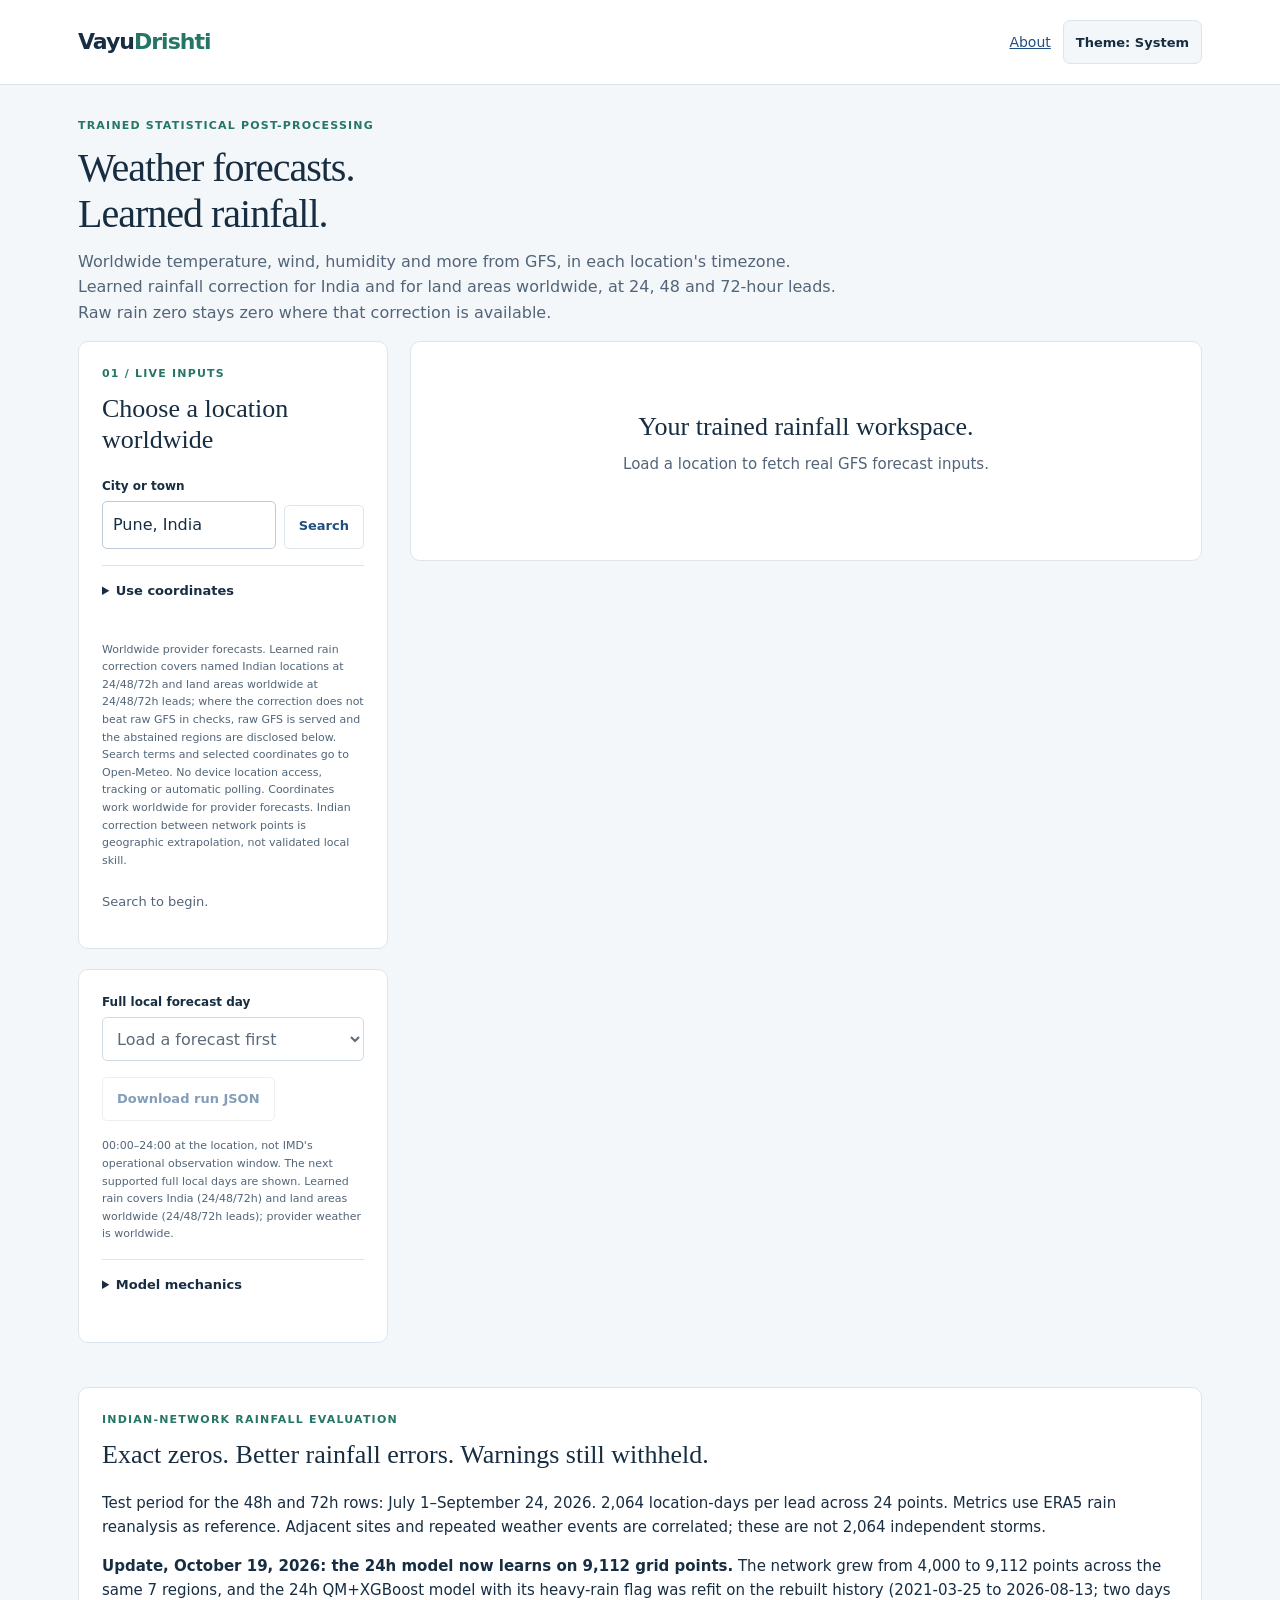
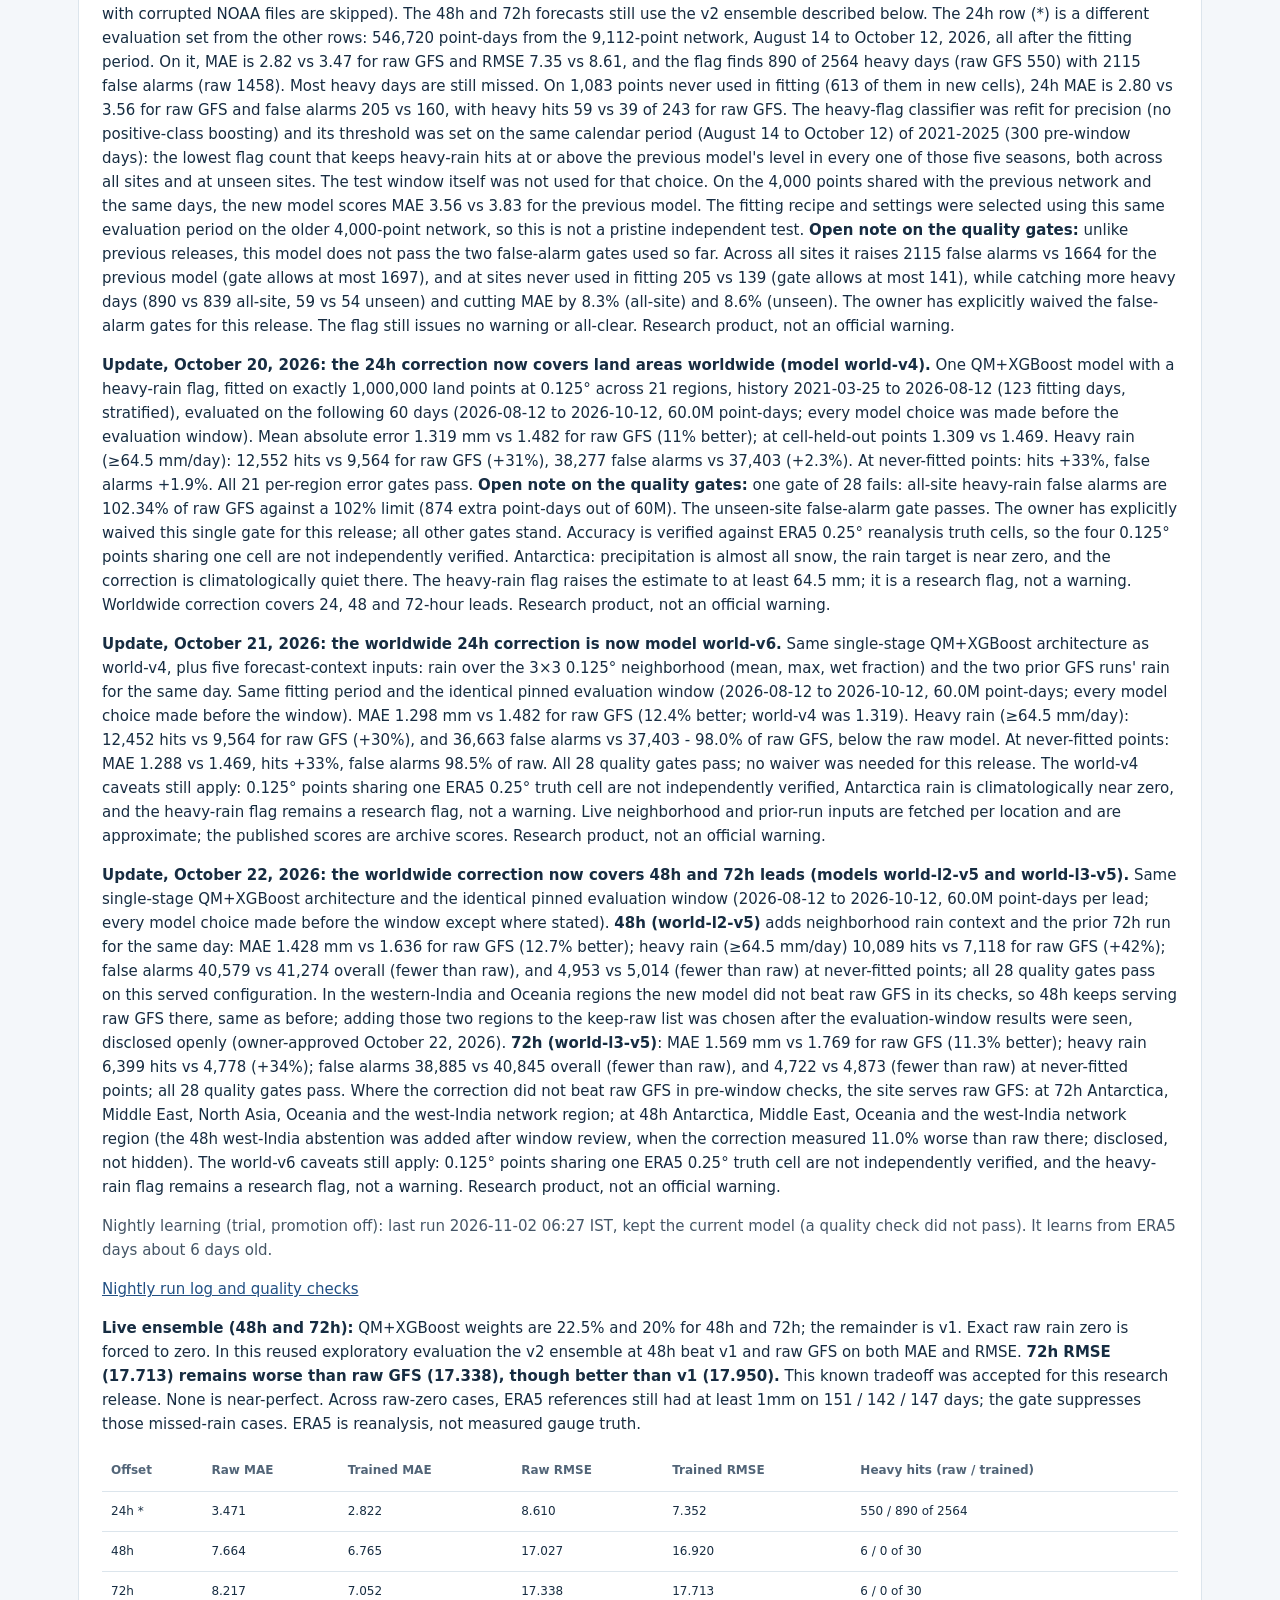
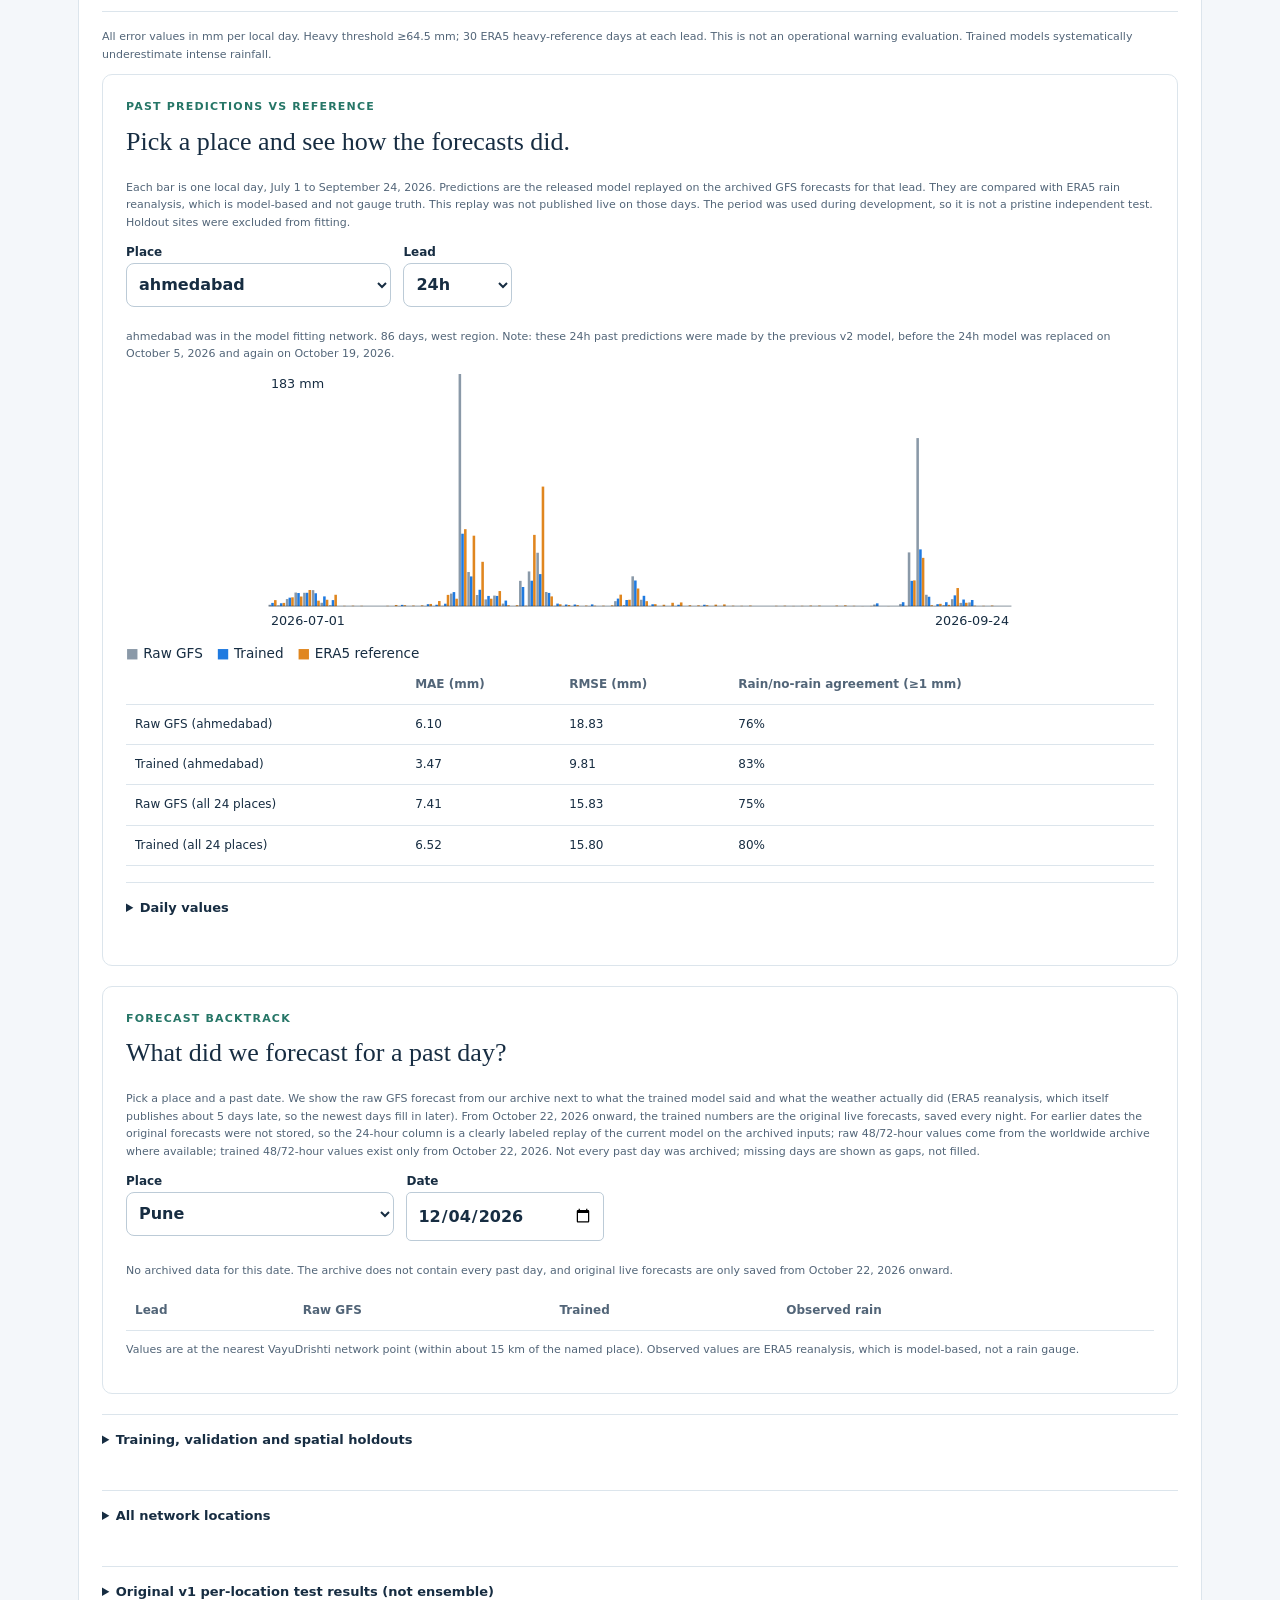
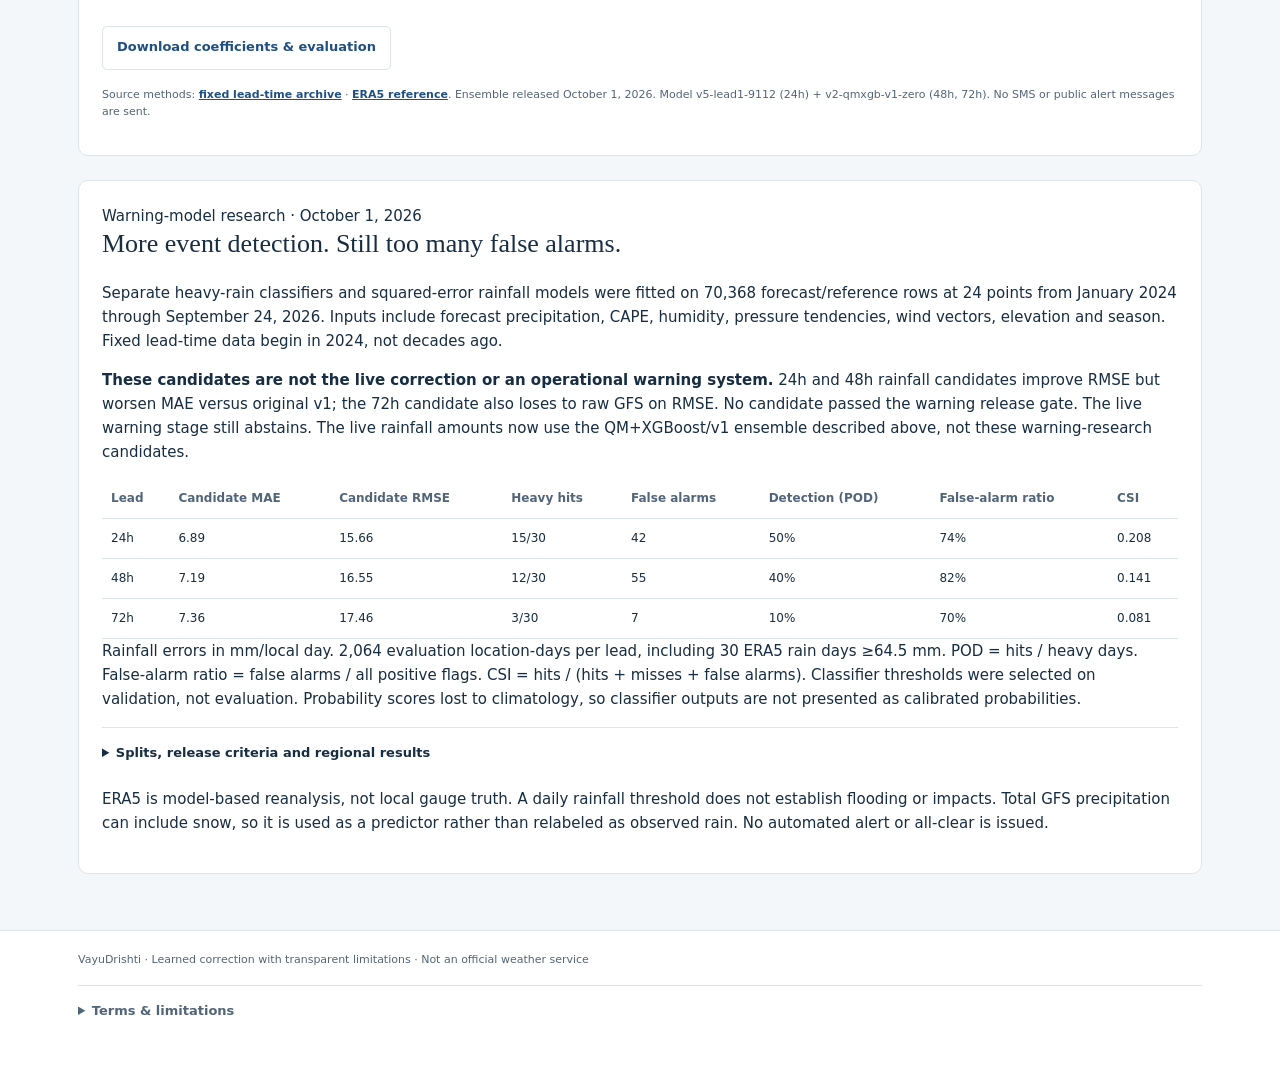
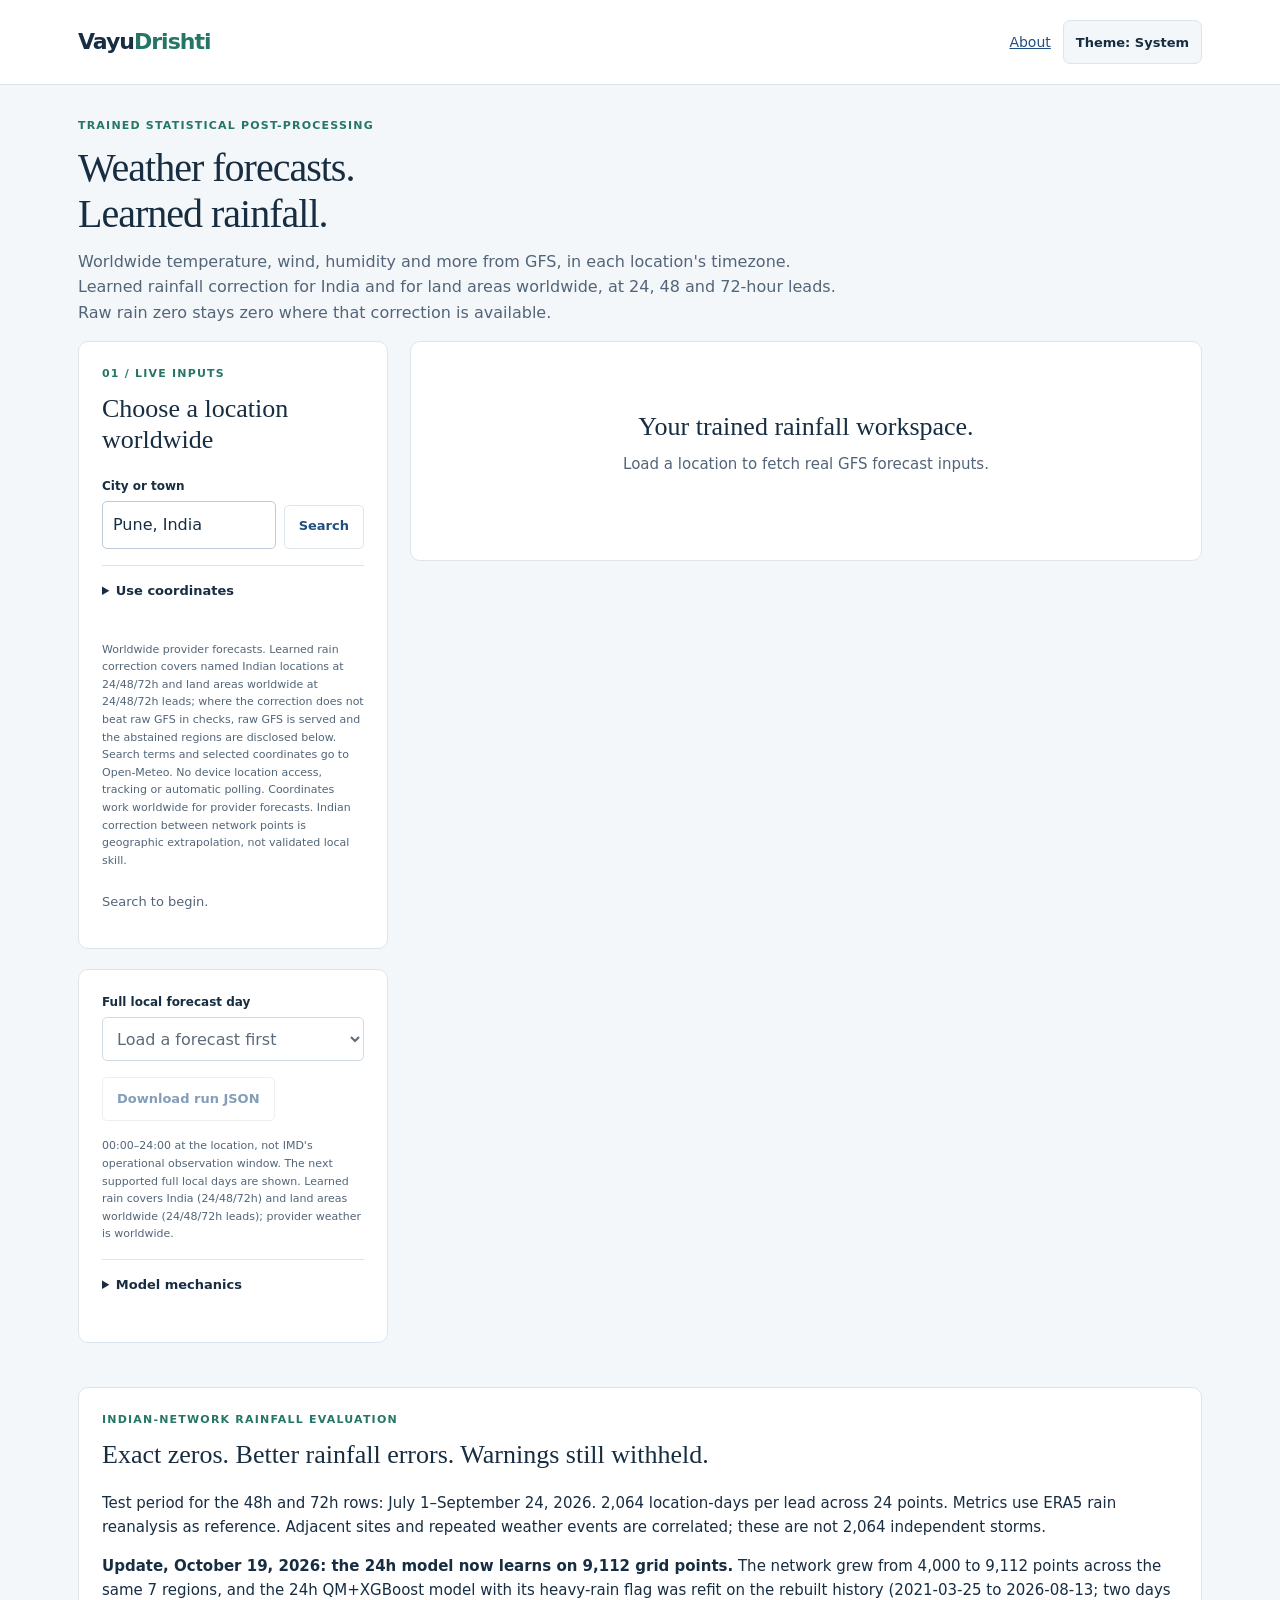
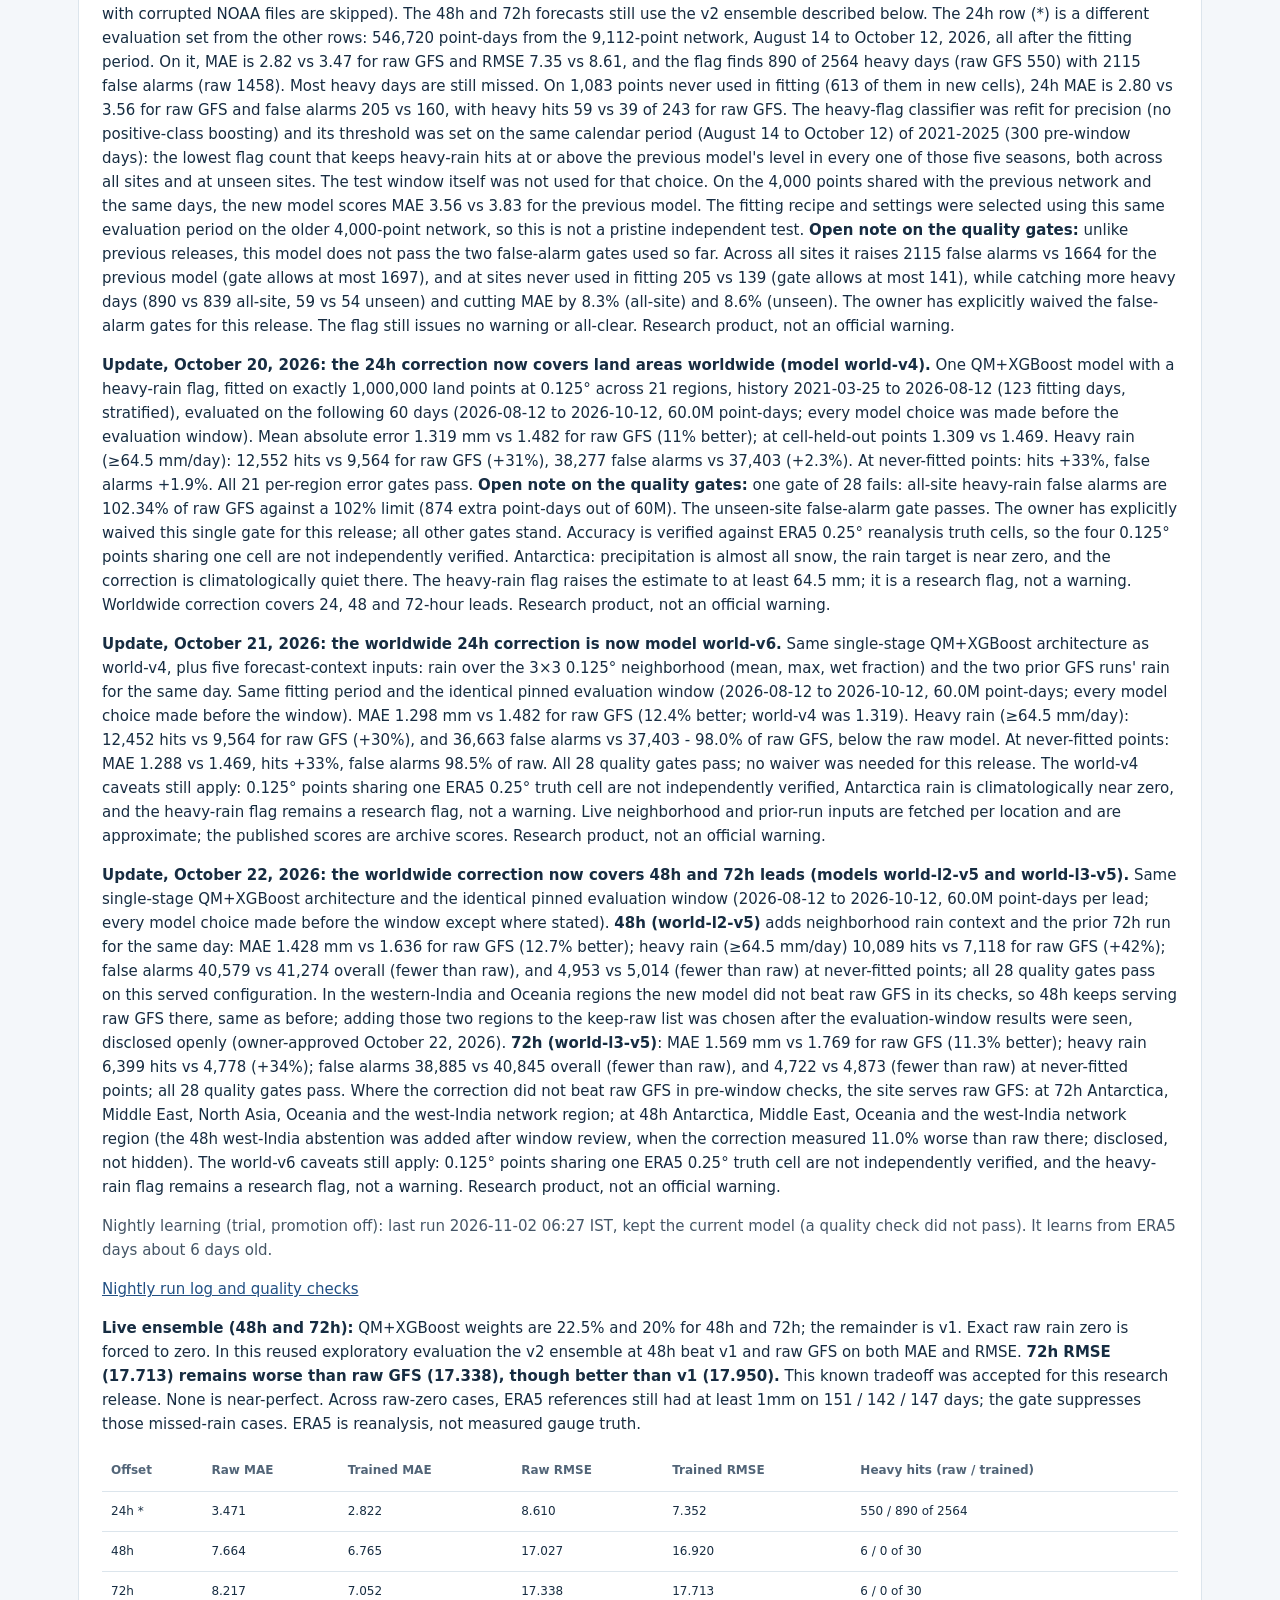
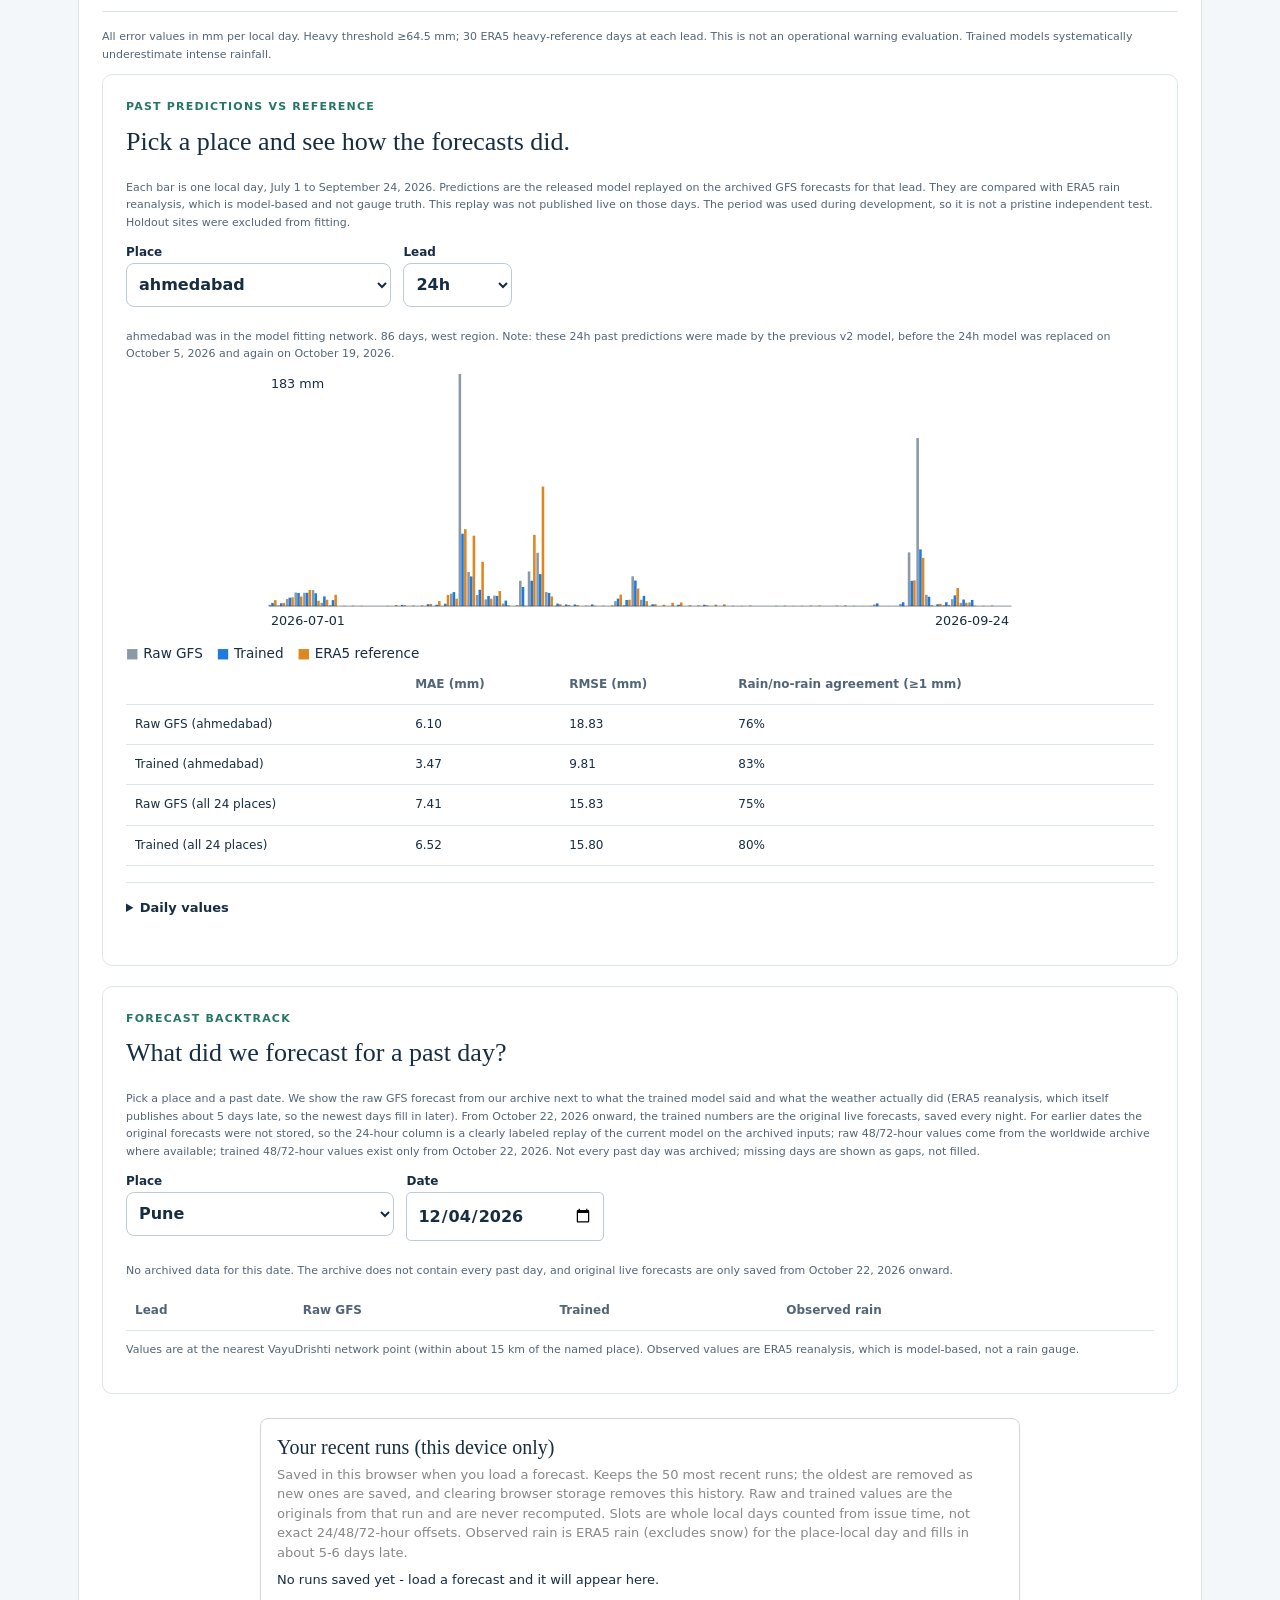
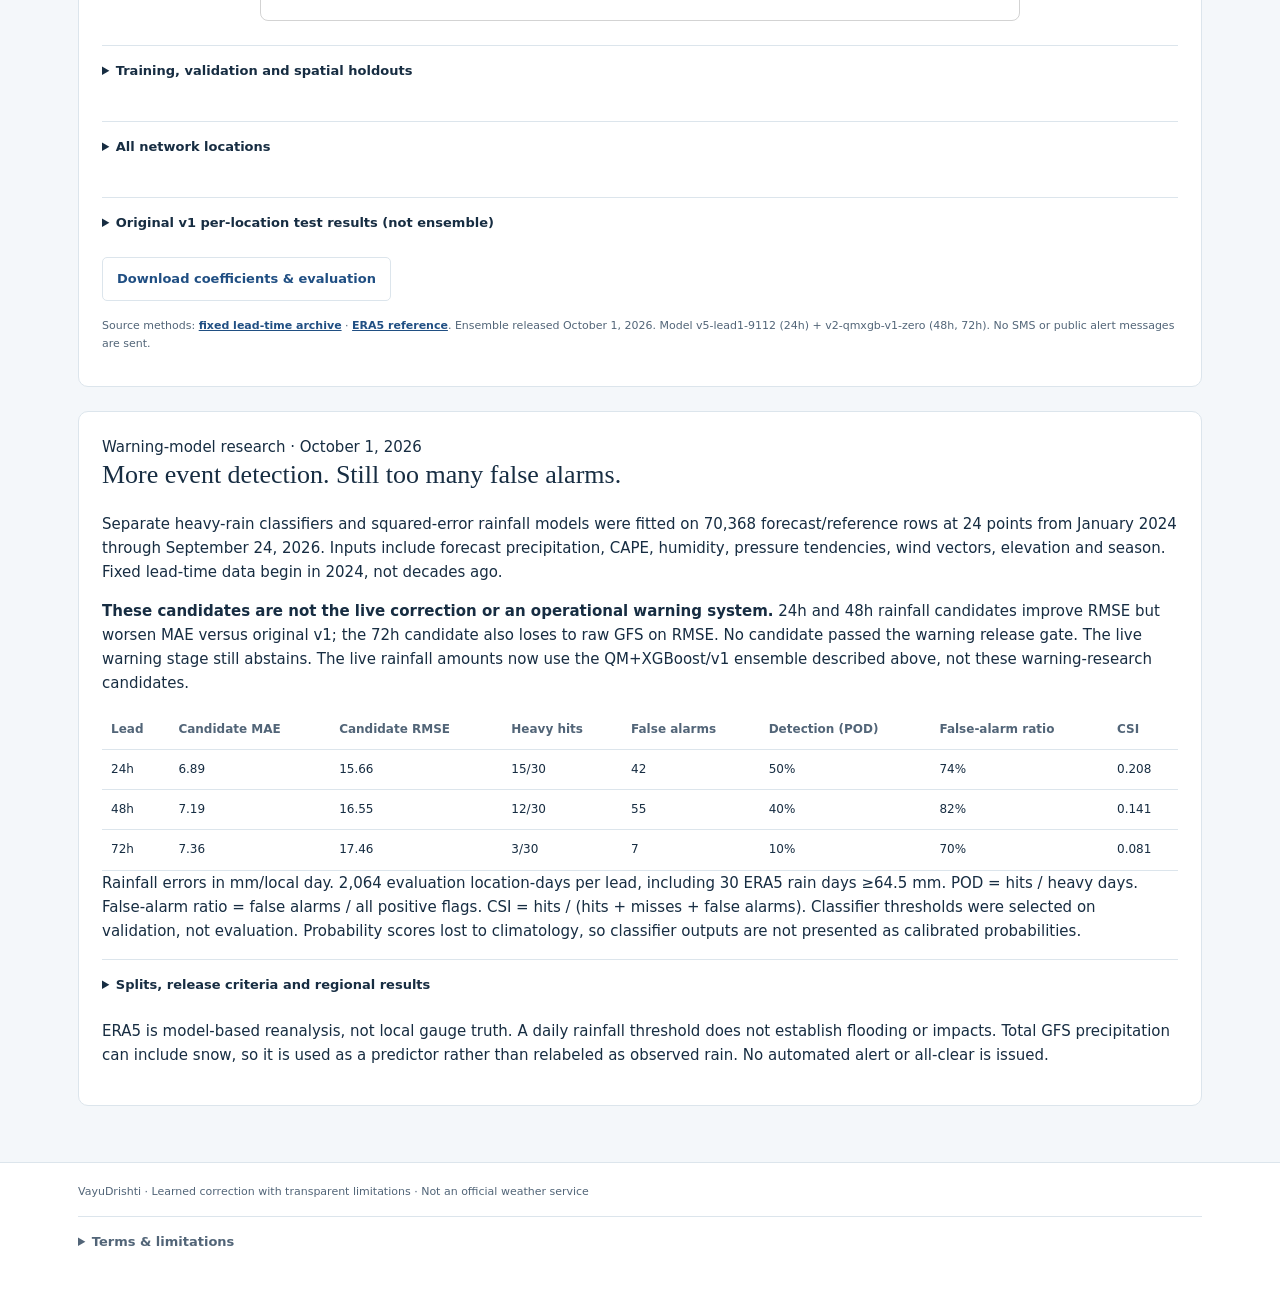
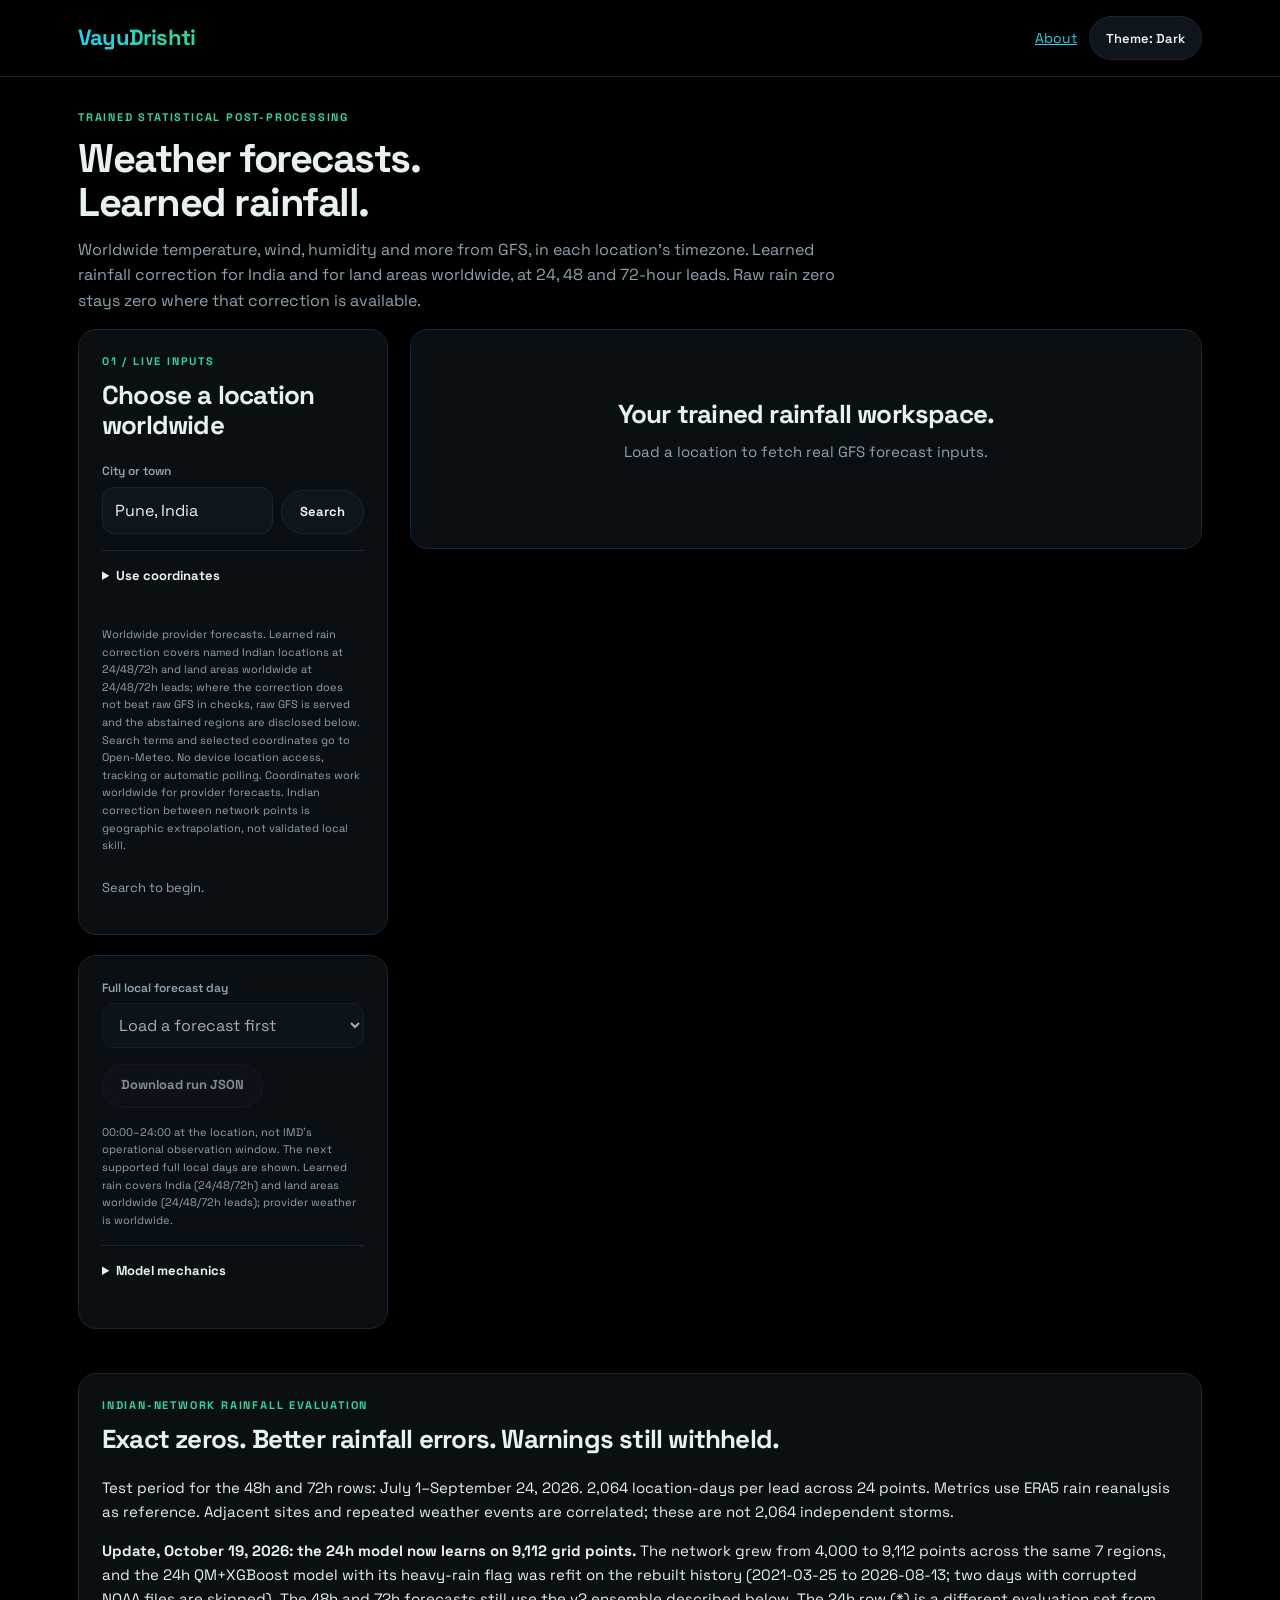
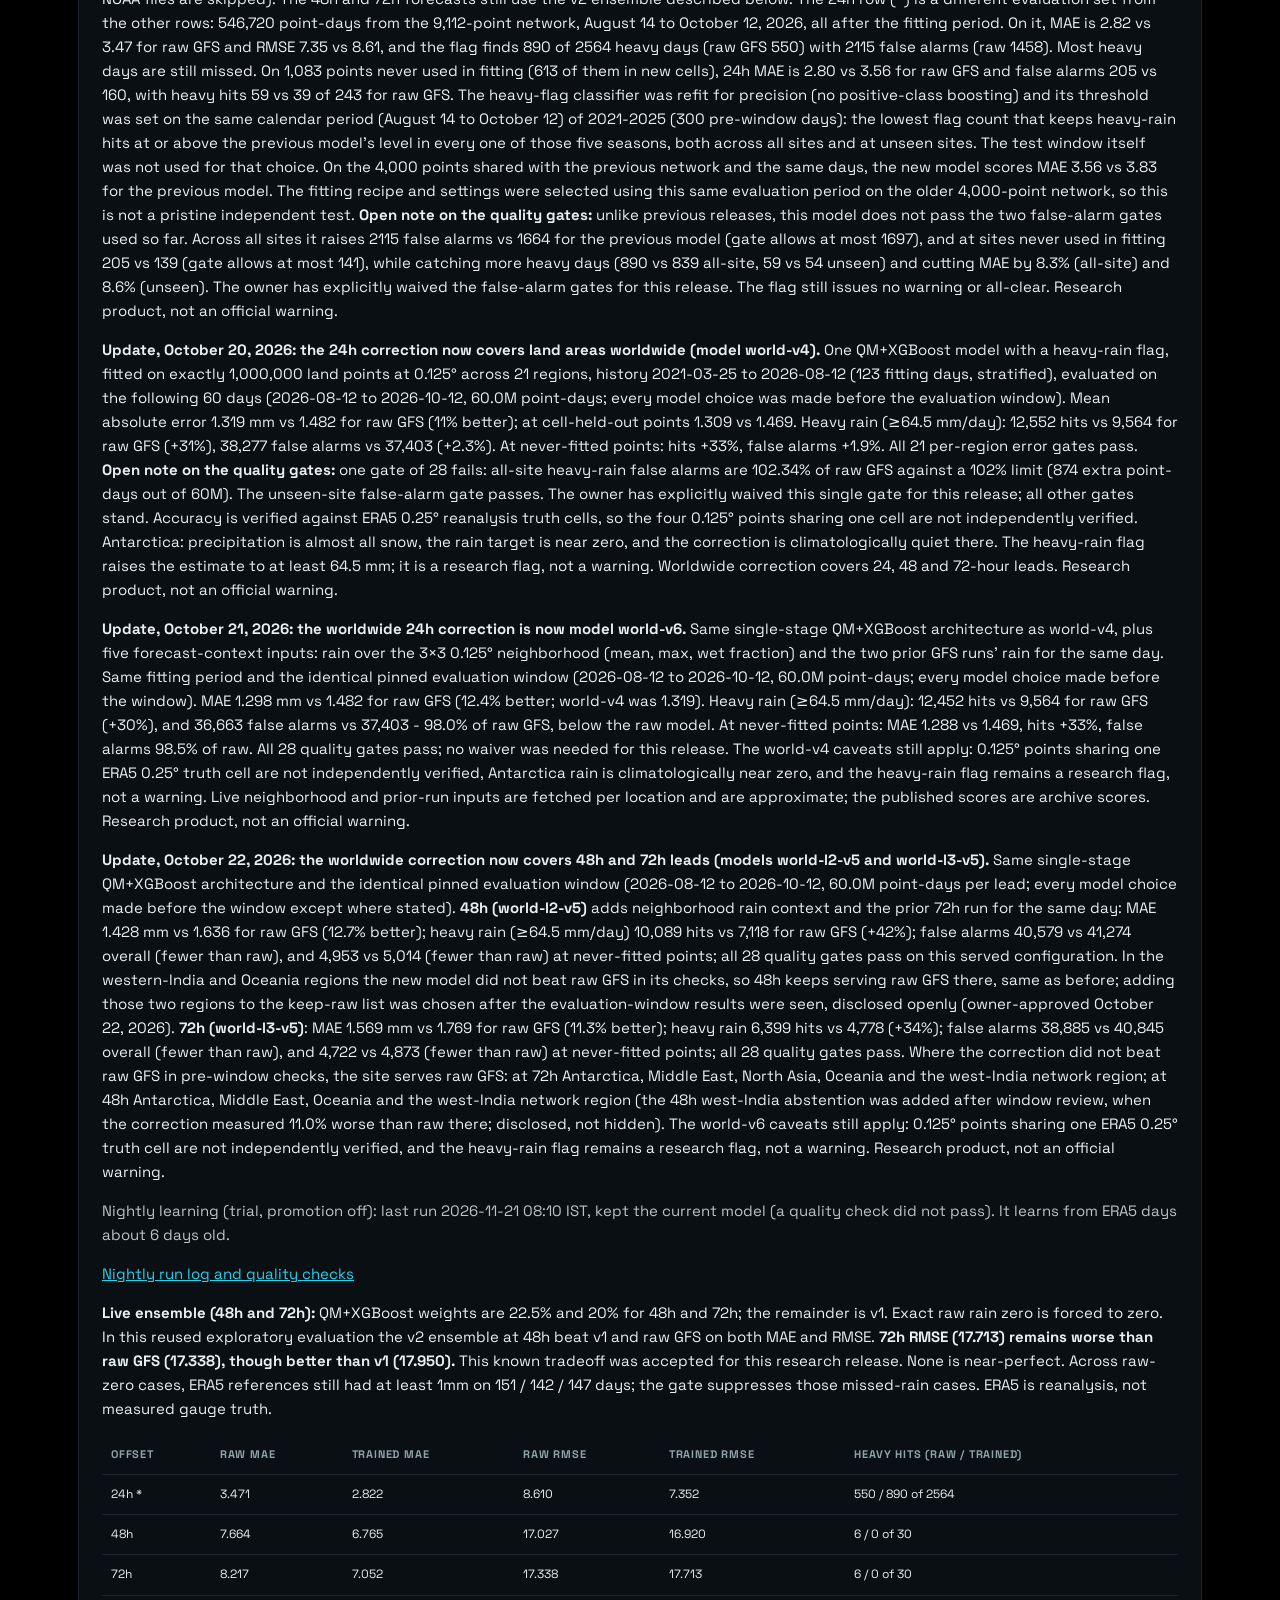
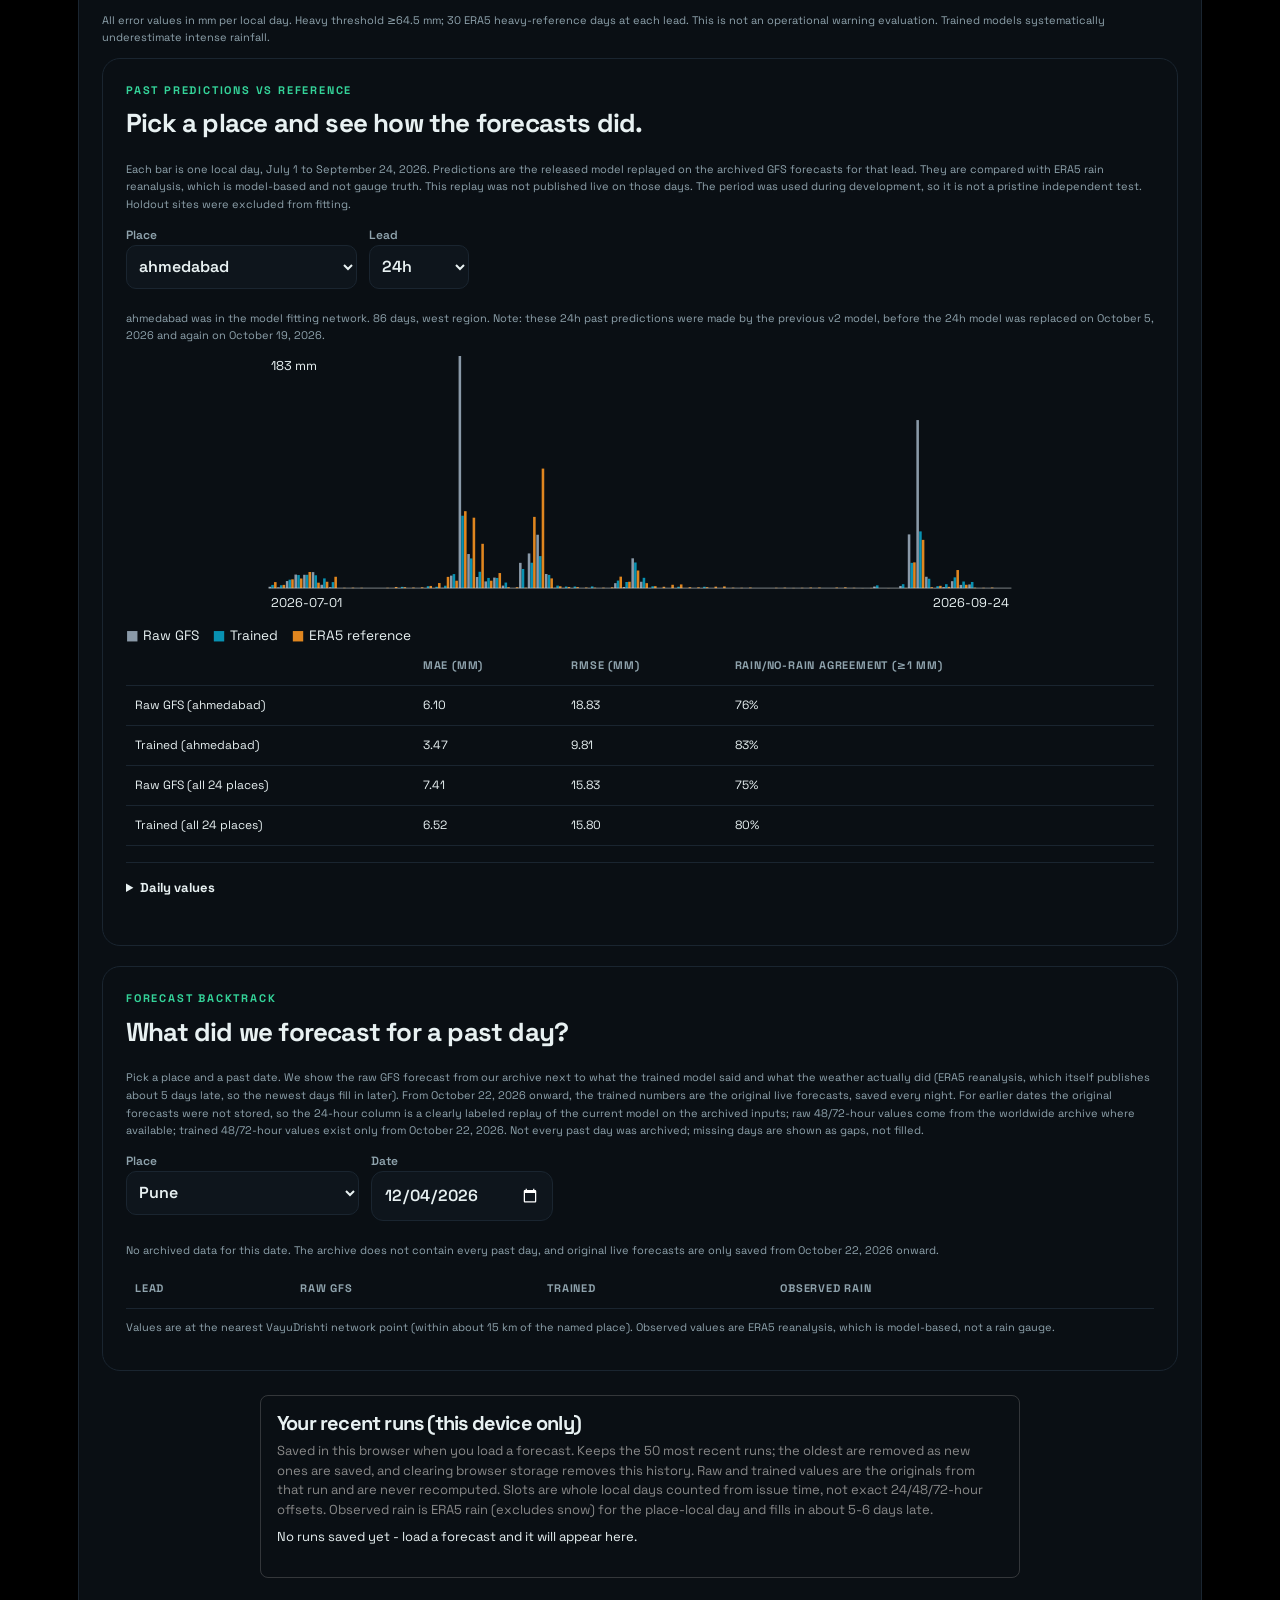
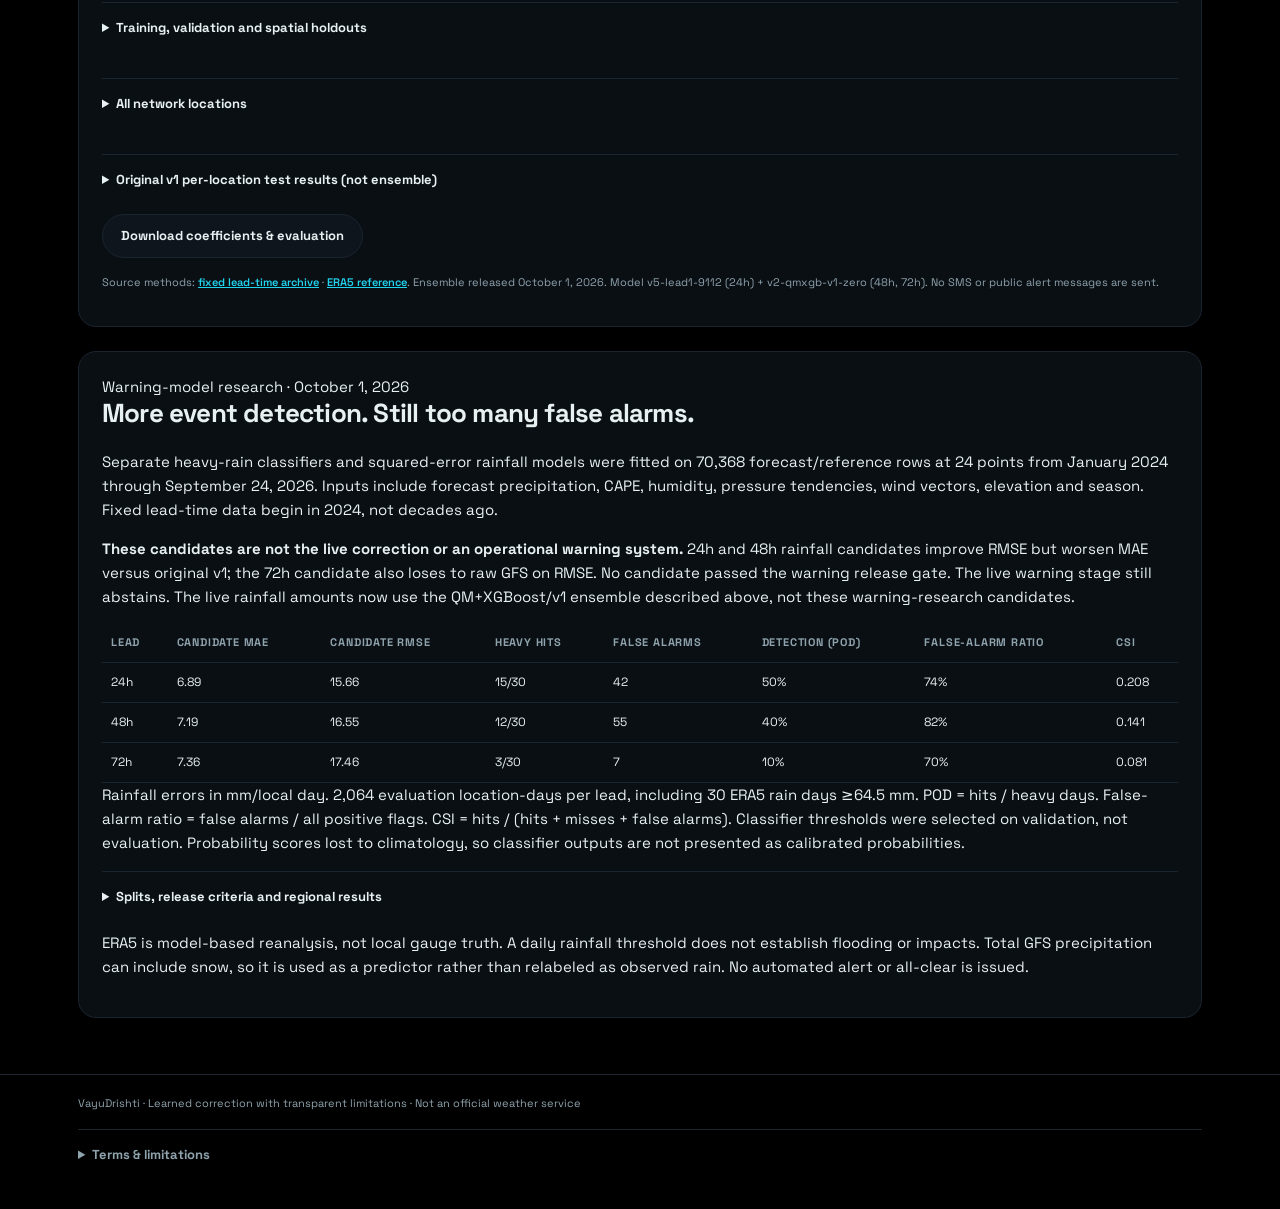
